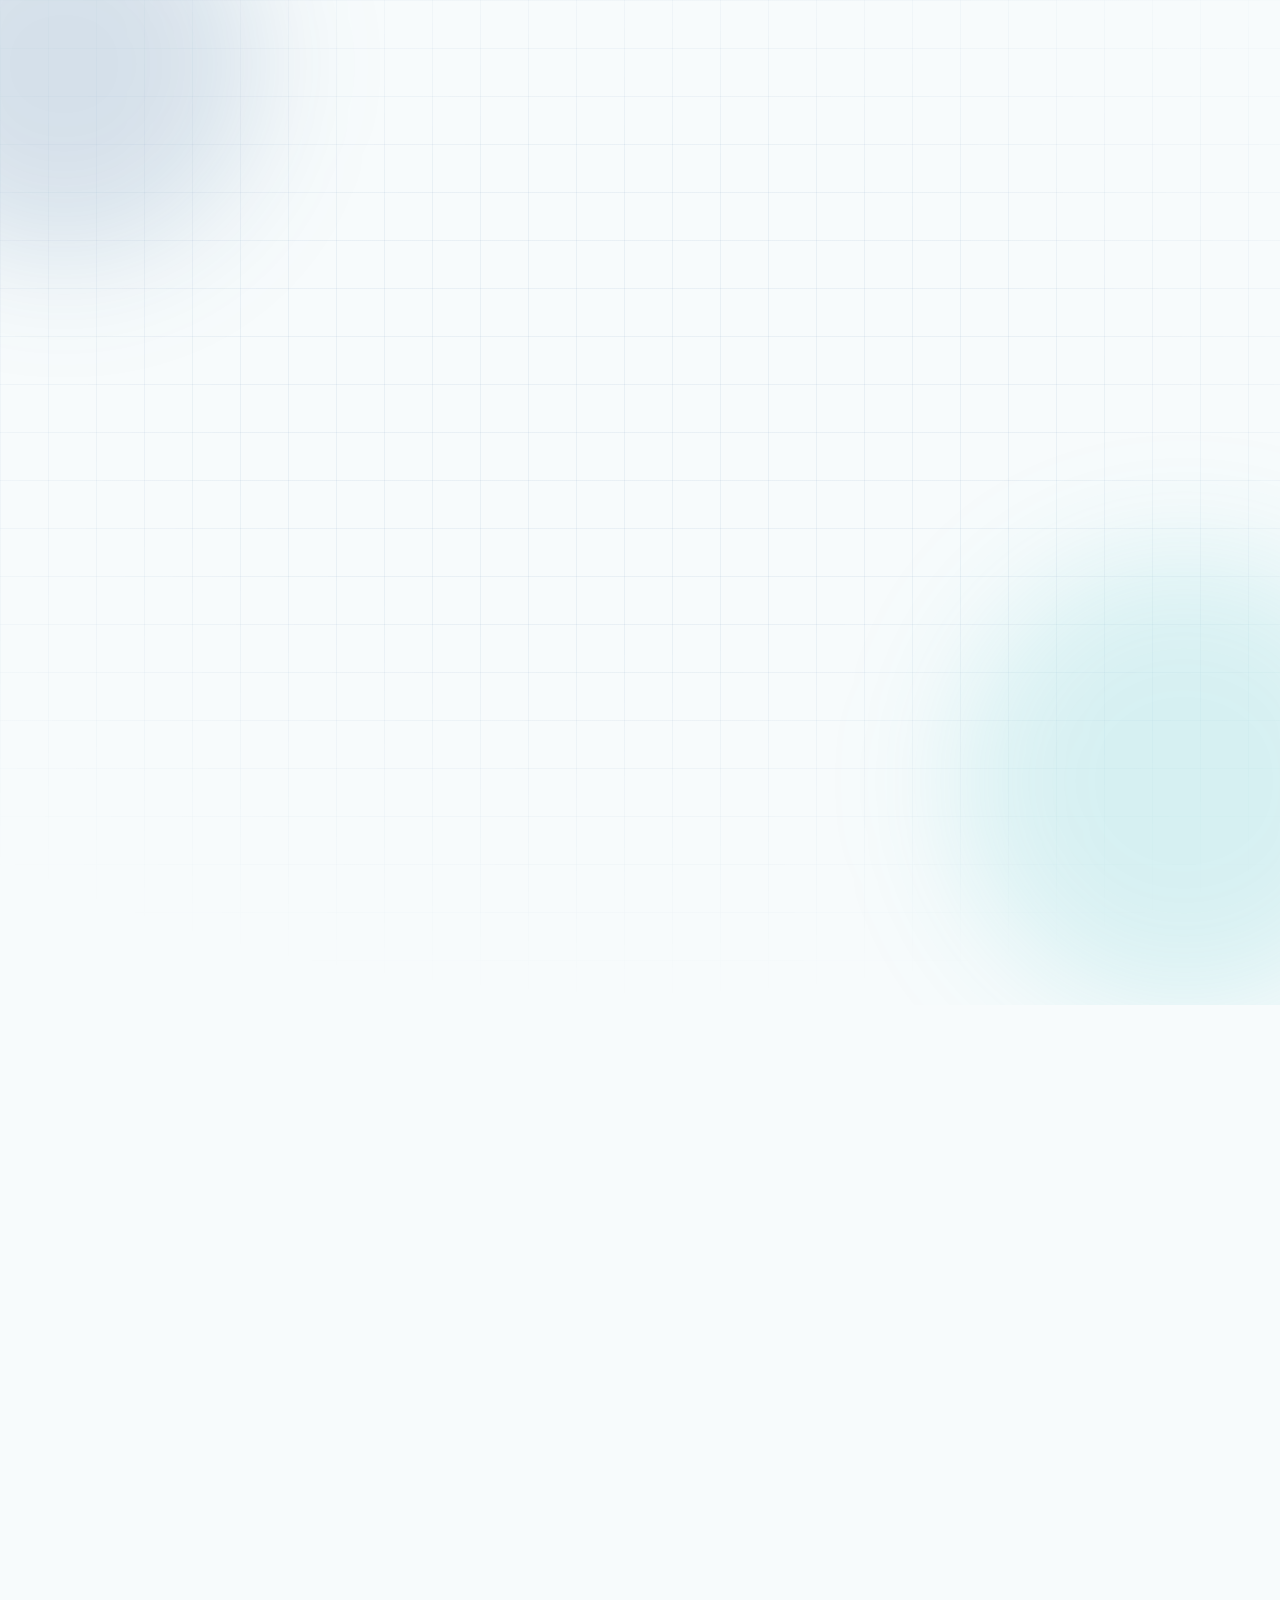
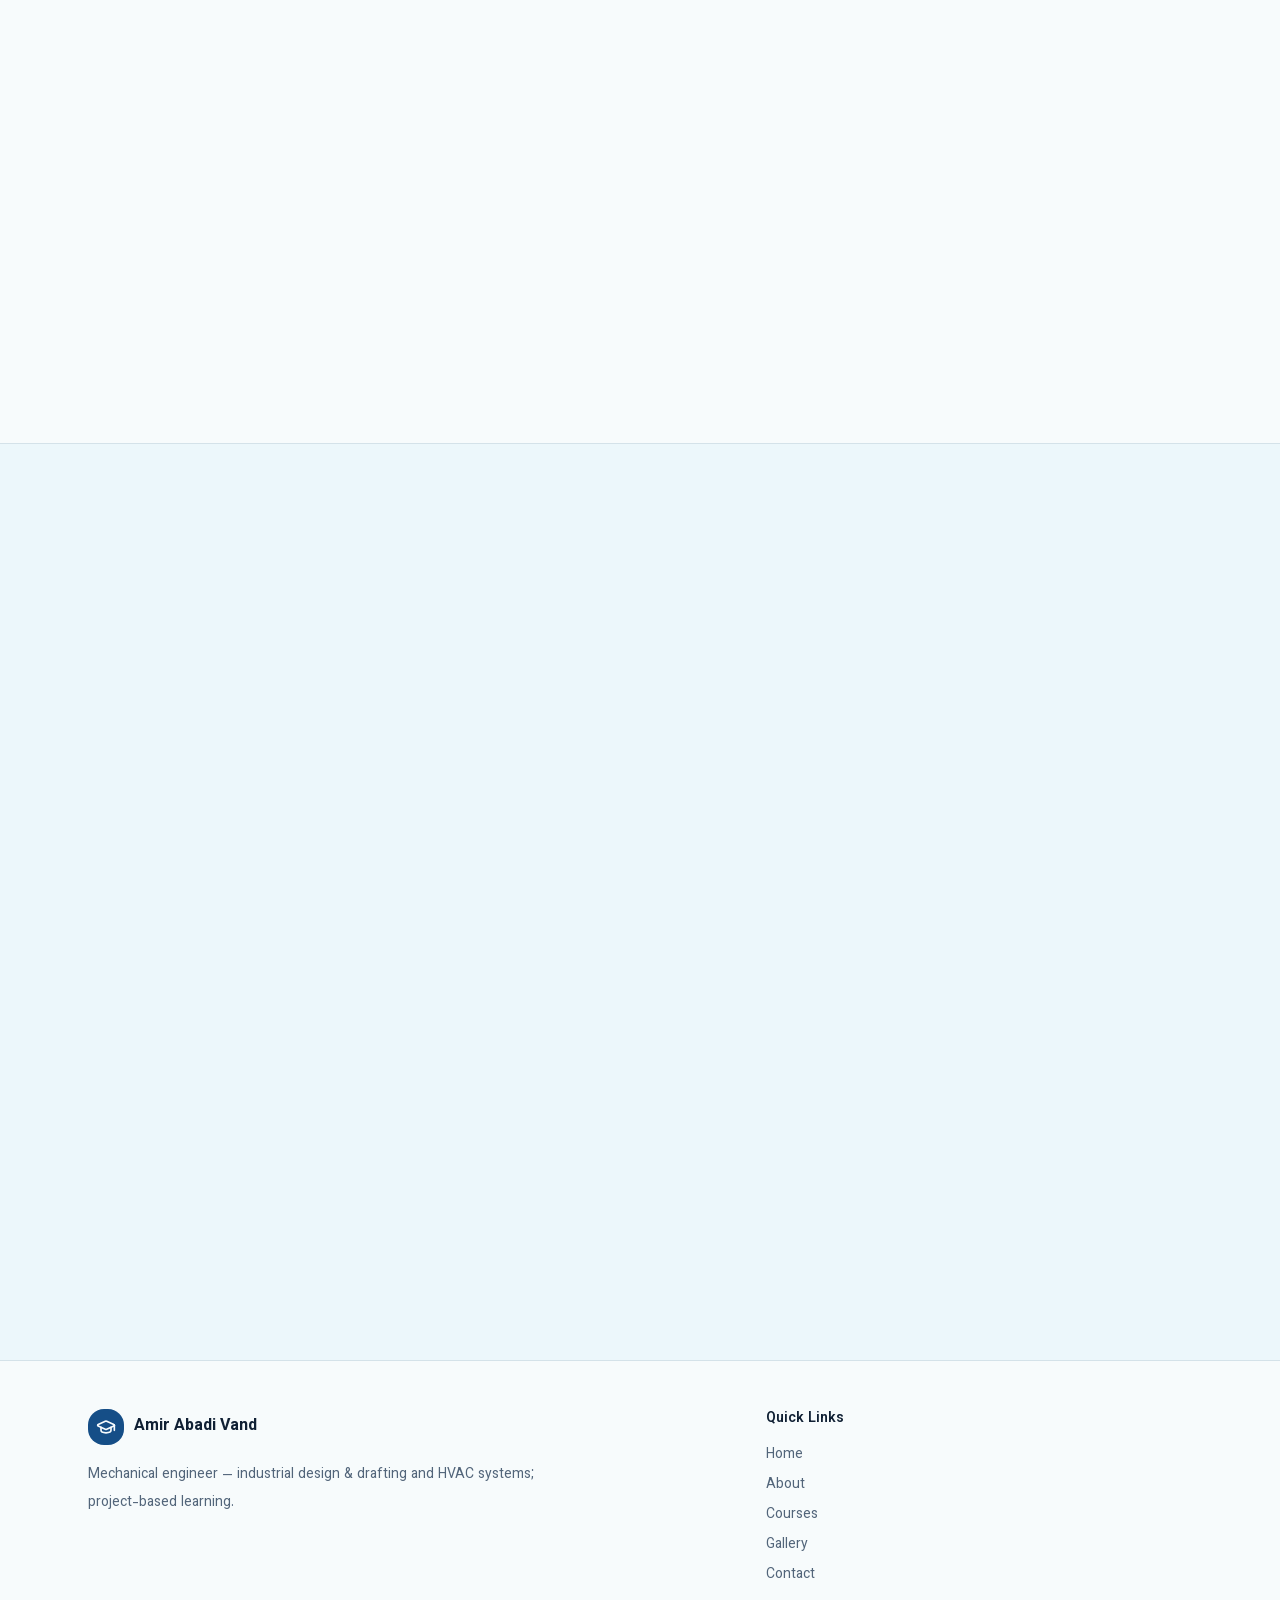
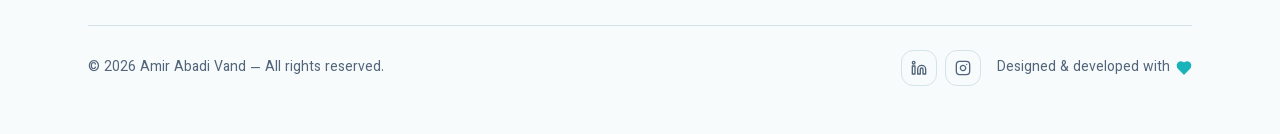
==== index.html @ 7c923ee7 "Add website files for GitHub Pages" ====
<!DOCTYPE html><!--6Vt_v3C0jAlb1eLIYoGKx--><html lang="en" dir="ltr"><head><meta charSet="utf-8"/><meta name="viewport" content="width=device-width, initial-scale=1"/><link rel="preload" href="/_next/static/media/ec8f59eafded4799-s.p.bd0c2d26.woff2" as="font" crossorigin="" type="font/woff2"/><link rel="preload" href="/_next/static/media/f1d25eabcf1db66d-s.p.c041a43b.woff2" as="font" crossorigin="" type="font/woff2"/><link rel="preload" as="image" href="/images/amir-portrait.jpg"/><link rel="stylesheet" href="/_next/static/chunks/e60f60c1a9a3c43f.css" data-precedence="next"/><link rel="stylesheet" href="/_next/static/chunks/ee3d0c612bcd6e96.css" data-precedence="next"/><link rel="preload" as="script" fetchPriority="low" href="/_next/static/chunks/556c8b59b4c9a879.js"/><script src="/_next/static/chunks/abc386bdde209760.js" async=""></script><script src="/_next/static/chunks/3b3c7ed019bbd741.js" async=""></script><script src="/_next/static/chunks/turbopack-4418671c871624ce.js" async=""></script><script src="/_next/static/chunks/aec0d1f562889586.js" async=""></script><script src="/_next/static/chunks/0e8f9f06b391d085.js" async=""></script><script src="/_next/static/chunks/ff1a16fafef87110.js" async=""></script><script src="/_next/static/chunks/d2be314c3ece3fbe.js" async=""></script><script src="/_next/static/chunks/1e665f371927be43.js" async=""></script><meta name="next-size-adjust" content=""/><title>Amir Abadi Vand | Mechanical Engineer — Industrial Design &amp; HVAC Systems</title><meta name="description" content="Personal website of Amir Abadi Vand — Mechanical Engineer, M.Sc. in Energy Conversion (University of Tabriz). Mechanical equipment design &amp; drafting, HVAC systems, hands-on CNC and technical sales; proficient in AutoCAD and Carrier HAP."/><meta name="author" content="Amir Abadi Vand"/><meta name="keywords" content="امیر عبادی وند,مهندس مکانیک,طراحی و نقشه‌کشی صنعتی,تأسیسات مکانیکی,تهویه مطبوع,HVAC,AutoCAD,Carrier HAP,سردخانه,دانشگاه تبریز,Amir Abadi Vand,Mechanical Engineer,Industrial Design"/><meta name="robots" content="index, follow"/><link rel="canonical" href="https://amir-ebadivand.github.io"/><meta property="og:title" content="Amir Abadi Vand | Mechanical Engineer — Industrial Design &amp; HVAC Systems"/><meta property="og:description" content="Personal website of Amir Abadi Vand — Mechanical Engineer, M.Sc. in Energy Conversion (University of Tabriz). Industrial design &amp; drafting, HVAC, CNC and technical sales."/><meta property="og:url" content="https://amir-ebadivand.github.io"/><meta property="og:site_name" content="Amir Abadi Vand"/><meta property="og:locale" content="en_US"/><meta property="og:image" content="https://amir-ebadivand.github.io/images/amir-portrait.jpg"/><meta property="og:image:width" content="800"/><meta property="og:image:height" content="800"/><meta property="og:image:alt" content="امیر عبادی وند — مهندس مکانیک"/><meta property="og:locale:alternate" content="fa_IR"/><meta property="og:type" content="website"/><meta name="twitter:card" content="summary_large_image"/><meta name="twitter:title" content="Amir Abadi Vand | Mechanical Engineer — Industrial Design &amp; HVAC Systems"/><meta name="twitter:description" content="Personal website of Amir Abadi Vand — Mechanical Engineer, M.Sc. in Energy Conversion (University of Tabriz)."/><meta name="twitter:image" content="https://amir-ebadivand.github.io/images/amir-portrait.jpg"/><script src="/_next/static/chunks/664adc71bc2617c2.js" noModule=""></script></head><body class="vazirmatn_e8bde4d7-module__UQPStW__variable antialiased bg-background text-foreground font-sans" style="font-family:var(--font-vazirmatn), system-ui, sans-serif"><div hidden=""><!--$--><!--/$--></div><script>((a,b,c,d,e,f,g,h)=>{let i=document.documentElement,j=["light","dark"];function k(b){var c;(Array.isArray(a)?a:[a]).forEach(a=>{let c="class"===a,d=c&&f?e.map(a=>f[a]||a):e;c?(i.classList.remove(...d),i.classList.add(f&&f[b]?f[b]:b)):i.setAttribute(a,b)}),c=b,h&&j.includes(c)&&(i.style.colorScheme=c)}if(d)k(d);else try{let a=localStorage.getItem(b)||c,d=g&&"system"===a?window.matchMedia("(prefers-color-scheme: dark)").matches?"dark":"light":a;k(d)}catch(a){}})("class","theme","light",null,["light","dark"],null,false,true)</script><div class="min-h-screen flex flex-col"><header class="fixed top-0 inset-x-0 z-50 transition-all duration-300 bg-transparent" style="opacity:0;transform:translateY(-80px)"><div class="max-w-6xl mx-auto px-4 sm:px-6 h-16 flex items-center justify-between gap-3"><button class="flex items-center gap-2.5 group" aria-label="Amir Abadi Vand"><span class="w-9 h-9 rounded-xl overflow-hidden ring-2 ring-primary/30 shadow-lg shadow-primary/30 transition-transform group-hover:scale-105 group-hover:rotate-3"><img alt="" loading="lazy" width="72" height="72" decoding="async" data-nimg="1" class="w-full h-full object-cover" style="color:transparent" src="/images/amir-portrait.jpg"/></span><span class="font-bold text-base sm:text-lg tracking-tight">Amir Abadi Vand</span></button><nav class="hidden md:flex items-center gap-1" aria-label="Main"><button class="px-3.5 py-2 rounded-lg text-sm font-medium text-muted-foreground hover:text-foreground hover:bg-secondary transition-colors">Home</button><button class="px-3.5 py-2 rounded-lg text-sm font-medium text-muted-foreground hover:text-foreground hover:bg-secondary transition-colors">About</button><button class="px-3.5 py-2 rounded-lg text-sm font-medium text-muted-foreground hover:text-foreground hover:bg-secondary transition-colors">Courses</button><button class="px-3.5 py-2 rounded-lg text-sm font-medium text-muted-foreground hover:text-foreground hover:bg-secondary transition-colors">Gallery</button><button class="px-3.5 py-2 rounded-lg text-sm font-medium text-muted-foreground hover:text-foreground hover:bg-secondary transition-colors">Contact</button></nav><div class="flex items-center gap-1.5 sm:gap-2"><button data-slot="button" class="inline-flex items-center justify-center whitespace-nowrap transition-all disabled:pointer-events-none disabled:opacity-50 [&amp;_svg]:pointer-events-none [&amp;_svg:not([class*=&#x27;size-&#x27;])]:size-4 shrink-0 [&amp;_svg]:shrink-0 outline-none focus-visible:border-ring focus-visible:ring-ring/50 focus-visible:ring-[3px] aria-invalid:ring-destructive/20 dark:aria-invalid:ring-destructive/40 aria-invalid:border-destructive hover:bg-accent hover:text-accent-foreground dark:hover:bg-accent/50 rounded-md px-3 has-[&gt;svg]:px-2.5 gap-1.5 text-sm font-semibold h-9" aria-label="Switch language"><svg xmlns="http://www.w3.org/2000/svg" width="24" height="24" viewBox="0 0 24 24" fill="none" stroke="currentColor" stroke-width="2" stroke-linecap="round" stroke-linejoin="round" class="lucide lucide-languages w-4 h-4" aria-hidden="true"><path d="m5 8 6 6"></path><path d="m4 14 6-6 2-3"></path><path d="M2 5h12"></path><path d="M7 2h1"></path><path d="m22 22-5-10-5 10"></path><path d="M14 18h6"></path></svg>فا</button><button data-slot="button" class="inline-flex items-center justify-center gap-2 whitespace-nowrap rounded-md text-sm font-medium transition-all disabled:pointer-events-none disabled:opacity-50 [&amp;_svg]:pointer-events-none [&amp;_svg:not([class*=&#x27;size-&#x27;])]:size-4 shrink-0 [&amp;_svg]:shrink-0 outline-none focus-visible:border-ring focus-visible:ring-ring/50 focus-visible:ring-[3px] aria-invalid:ring-destructive/20 dark:aria-invalid:ring-destructive/40 aria-invalid:border-destructive hover:bg-accent hover:text-accent-foreground dark:hover:bg-accent/50 size-9 h-9 w-9" aria-label="Toggle dark/light mode"><svg xmlns="http://www.w3.org/2000/svg" width="24" height="24" viewBox="0 0 24 24" fill="none" stroke="currentColor" stroke-width="2" stroke-linecap="round" stroke-linejoin="round" class="lucide lucide-sun hidden dark:block w-[18px] h-[18px]" aria-hidden="true"><circle cx="12" cy="12" r="4"></circle><path d="M12 2v2"></path><path d="M12 20v2"></path><path d="m4.93 4.93 1.41 1.41"></path><path d="m17.66 17.66 1.41 1.41"></path><path d="M2 12h2"></path><path d="M20 12h2"></path><path d="m6.34 17.66-1.41 1.41"></path><path d="m19.07 4.93-1.41 1.41"></path></svg><svg xmlns="http://www.w3.org/2000/svg" width="24" height="24" viewBox="0 0 24 24" fill="none" stroke="currentColor" stroke-width="2" stroke-linecap="round" stroke-linejoin="round" class="lucide lucide-moon block dark:hidden w-[18px] h-[18px]" aria-hidden="true"><path d="M12 3a6 6 0 0 0 9 9 9 9 0 1 1-9-9Z"></path></svg></button><button data-slot="button" class="inline-flex items-center justify-center gap-2 whitespace-nowrap rounded-md text-sm font-medium transition-all disabled:pointer-events-none disabled:opacity-50 [&amp;_svg]:pointer-events-none [&amp;_svg:not([class*=&#x27;size-&#x27;])]:size-4 shrink-0 [&amp;_svg]:shrink-0 outline-none focus-visible:border-ring focus-visible:ring-ring/50 focus-visible:ring-[3px] aria-invalid:ring-destructive/20 dark:aria-invalid:ring-destructive/40 aria-invalid:border-destructive hover:bg-accent hover:text-accent-foreground dark:hover:bg-accent/50 size-9 h-9 w-9 md:hidden" aria-label="Menu"><svg xmlns="http://www.w3.org/2000/svg" width="24" height="24" viewBox="0 0 24 24" fill="none" stroke="currentColor" stroke-width="2" stroke-linecap="round" stroke-linejoin="round" class="lucide lucide-menu w-5 h-5" aria-hidden="true"><path d="M4 12h16"></path><path d="M4 18h16"></path><path d="M4 6h16"></path></svg></button></div></div></header><main class="flex-1"><section id="home" class="relative min-h-screen flex items-center overflow-hidden pt-16"><div class="absolute inset-0 hero-grid pointer-events-none" aria-hidden="true"></div><div class="absolute -top-32 -start-32 w-96 h-96 rounded-full bg-primary/15 blur-3xl pointer-events-none" aria-hidden="true"></div><div class="absolute bottom-0 -end-32 w-[28rem] h-[28rem] rounded-full bg-accent/15 blur-3xl pointer-events-none" aria-hidden="true"></div><div class="relative max-w-6xl mx-auto px-4 sm:px-6 py-20 w-full"><div class="grid lg:grid-cols-[1.15fr_0.85fr] gap-12 lg:gap-8 items-center"><div class="text-center lg:text-start"><div class="lg:hidden flex justify-center mb-8" style="opacity:0;transform:translateY(28px)"><div class="w-36 h-36 rounded-full bg-gradient-to-br from-primary via-primary/80 to-accent p-1 shadow-xl shadow-primary/25"><div class="w-full h-full rounded-full bg-card p-1"><img alt="Amir Abadi Vand" loading="lazy" width="144" height="144" decoding="async" data-nimg="1" class="w-full h-full rounded-full object-cover" style="color:transparent" src="/images/amir-portrait.jpg"/></div></div></div><p class="inline-flex items-center gap-2 rounded-full border border-primary/25 bg-primary/5 px-4 py-1.5 text-sm font-medium text-primary mb-6" style="opacity:0;transform:translateY(28px)"><span class="w-1.5 h-1.5 rounded-full bg-accent animate-pulse"></span>Welcome to my world</p><h1 class="text-4xl sm:text-5xl lg:text-6xl font-extrabold leading-[1.15] tracking-tight" style="opacity:0;transform:translateY(28px)">Amir Abadi Vand<span class="block mt-3 text-2xl sm:text-3xl lg:text-4xl font-bold"><span class="text-gradient">Mechanical Engineer | Industrial Design &amp; HVAC</span></span></h1><p class="mt-3 text-lg font-semibold text-muted-foreground" style="opacity:0;transform:translateY(28px)">Technical Drafting, HVAC &amp; Technical Sales</p><p class="mt-6 text-base sm:text-lg leading-8 text-muted-foreground max-w-xl mx-auto lg:mx-0" style="opacity:0;transform:translateY(28px)">M.Sc. Mechanical Engineer (Energy Conversion, University of Tabriz) with experience in mechanical equipment design &amp; drafting, HVAC systems, hands-on CNC work and technical sales; proficient in AutoCAD and Carrier HAP.</p><div class="mt-9 flex flex-wrap items-center justify-center lg:justify-start gap-3" style="opacity:0;transform:translateY(28px)"><button data-slot="button" class="inline-flex items-center justify-center gap-2 whitespace-nowrap font-medium disabled:pointer-events-none disabled:opacity-50 [&amp;_svg]:pointer-events-none [&amp;_svg:not([class*=&#x27;size-&#x27;])]:size-4 shrink-0 [&amp;_svg]:shrink-0 outline-none focus-visible:border-ring focus-visible:ring-ring/50 focus-visible:ring-[3px] aria-invalid:ring-destructive/20 dark:aria-invalid:ring-destructive/40 aria-invalid:border-destructive bg-primary text-primary-foreground hover:bg-primary/90 rounded-md has-[&gt;svg]:px-4 h-12 px-7 text-base shadow-lg shadow-primary/30 hover:shadow-primary/40 hover:-translate-y-0.5 transition-all">Explore Courses</button><button data-slot="button" class="inline-flex items-center justify-center gap-2 whitespace-nowrap font-medium disabled:pointer-events-none disabled:opacity-50 [&amp;_svg]:pointer-events-none [&amp;_svg:not([class*=&#x27;size-&#x27;])]:size-4 shrink-0 [&amp;_svg]:shrink-0 outline-none focus-visible:border-ring focus-visible:ring-ring/50 focus-visible:ring-[3px] aria-invalid:ring-destructive/20 dark:aria-invalid:ring-destructive/40 aria-invalid:border-destructive border bg-background shadow-xs hover:text-accent-foreground dark:bg-input/30 dark:border-input dark:hover:bg-input/50 rounded-md has-[&gt;svg]:px-4 h-12 px-7 text-base border-primary/30 hover:bg-primary/5 hover:-translate-y-0.5 transition-all">My Resume</button></div></div><div class="hidden lg:flex justify-center" style="opacity:0;transform:scale(0.9)"><div class="relative"><div class="w-80 h-80 rounded-full bg-gradient-to-br from-primary via-primary/80 to-accent p-1.5 shadow-2xl shadow-primary/30 rotate-3 hover:rotate-0 transition-transform duration-700"><div class="w-full h-full rounded-full bg-card p-2"><img alt="Amir Abadi Vand" width="320" height="320" decoding="async" data-nimg="1" class="w-full h-full rounded-full object-cover" style="color:transparent" src="/images/amir-portrait.jpg"/></div></div><div class="absolute -top-2 -start-2 w-14 h-14 rounded-full bg-card border shadow-lg flex items-center justify-center" aria-hidden="true"><svg xmlns="http://www.w3.org/2000/svg" width="24" height="24" viewBox="0 0 24 24" fill="none" stroke="currentColor" stroke-width="2" stroke-linecap="round" stroke-linejoin="round" class="lucide lucide-cog w-7 h-7 text-primary animate-[spin_18s_linear_infinite]" aria-hidden="true"><path d="M12 20a8 8 0 1 0 0-16 8 8 0 0 0 0 16Z"></path><path d="M12 14a2 2 0 1 0 0-4 2 2 0 0 0 0 4Z"></path><path d="M12 2v2"></path><path d="M12 22v-2"></path><path d="m17 20.66-1-1.73"></path><path d="M11 10.27 7 3.34"></path><path d="m20.66 17-1.73-1"></path><path d="m3.34 7 1.73 1"></path><path d="M14 12h8"></path><path d="M2 12h2"></path><path d="m20.66 7-1.73 1"></path><path d="m3.34 17 1.73-1"></path><path d="m17 3.34-1 1.73"></path><path d="m11 13.73-4 6.93"></path></svg></div><div class="absolute -bottom-4 -start-6 bg-card border rounded-2xl shadow-xl px-5 py-3.5"><p class="text-xs text-muted-foreground">Courses</p><p class="text-xl font-extrabold text-primary">CAD / CAM / CNC</p></div><div class="absolute -top-6 -end-4 bg-card border rounded-2xl shadow-xl px-5 py-3.5"><p class="text-xs text-muted-foreground">Civilica</p><p class="text-lg font-extrabold text-accent">Researcher ✓</p></div></div></div></div><div class="mt-16 lg:mt-20 grid grid-cols-2 sm:grid-cols-4 gap-3 sm:gap-4" style="opacity:0;transform:translateY(30px)"><div class="group rounded-2xl border bg-card/60 backdrop-blur p-5 text-center hover:border-primary/40 hover:shadow-lg hover:shadow-primary/10 hover:-translate-y-1 transition-all duration-300"><svg xmlns="http://www.w3.org/2000/svg" width="24" height="24" viewBox="0 0 24 24" fill="none" stroke="currentColor" stroke-width="2" stroke-linecap="round" stroke-linejoin="round" class="lucide lucide-briefcase w-6 h-6 mx-auto text-primary mb-2 group-hover:scale-110 transition-transform" aria-hidden="true"><path d="M16 20V4a2 2 0 0 0-2-2h-4a2 2 0 0 0-2 2v16"></path><rect width="20" height="14" x="2" y="6" rx="2"></rect></svg><p class="text-2xl font-extrabold">4+</p><p class="text-xs sm:text-sm text-muted-foreground mt-1">Years of Experience</p></div><div class="group rounded-2xl border bg-card/60 backdrop-blur p-5 text-center hover:border-primary/40 hover:shadow-lg hover:shadow-primary/10 hover:-translate-y-1 transition-all duration-300"><svg xmlns="http://www.w3.org/2000/svg" width="24" height="24" viewBox="0 0 24 24" fill="none" stroke="currentColor" stroke-width="2" stroke-linecap="round" stroke-linejoin="round" class="lucide lucide-graduation-cap w-6 h-6 mx-auto text-primary mb-2 group-hover:scale-110 transition-transform" aria-hidden="true"><path d="M21.42 10.922a1 1 0 0 0-.019-1.838L12.83 5.18a2 2 0 0 0-1.66 0L2.6 9.08a1 1 0 0 0 0 1.832l8.57 3.908a2 2 0 0 0 1.66 0z"></path><path d="M22 10v6"></path><path d="M6 12.5V16a6 3 0 0 0 12 0v-3.5"></path></svg><p class="text-2xl font-extrabold">M.Sc.</p><p class="text-xs sm:text-sm text-muted-foreground mt-1">Education: Mechanical Eng.</p></div><div class="group rounded-2xl border bg-card/60 backdrop-blur p-5 text-center hover:border-primary/40 hover:shadow-lg hover:shadow-primary/10 hover:-translate-y-1 transition-all duration-300"><svg xmlns="http://www.w3.org/2000/svg" width="24" height="24" viewBox="0 0 24 24" fill="none" stroke="currentColor" stroke-width="2" stroke-linecap="round" stroke-linejoin="round" class="lucide lucide-building2 lucide-building-2 w-6 h-6 mx-auto text-primary mb-2 group-hover:scale-110 transition-transform" aria-hidden="true"><path d="M6 22V4a2 2 0 0 1 2-2h8a2 2 0 0 1 2 2v18Z"></path><path d="M6 12H4a2 2 0 0 0-2 2v6a2 2 0 0 0 2 2h2"></path><path d="M18 9h2a2 2 0 0 1 2 2v9a2 2 0 0 1-2 2h-2"></path><path d="M10 6h4"></path><path d="M10 10h4"></path><path d="M10 14h4"></path><path d="M10 18h4"></path></svg><p class="text-2xl font-extrabold">2</p><p class="text-xs sm:text-sm text-muted-foreground mt-1">Industrial Companies</p></div><div class="group rounded-2xl border bg-card/60 backdrop-blur p-5 text-center hover:border-primary/40 hover:shadow-lg hover:shadow-primary/10 hover:-translate-y-1 transition-all duration-300"><svg xmlns="http://www.w3.org/2000/svg" width="24" height="24" viewBox="0 0 24 24" fill="none" stroke="currentColor" stroke-width="2" stroke-linecap="round" stroke-linejoin="round" class="lucide lucide-award w-6 h-6 mx-auto text-primary mb-2 group-hover:scale-110 transition-transform" aria-hidden="true"><path d="m15.477 12.89 1.515 8.526a.5.5 0 0 1-.81.47l-3.58-2.687a1 1 0 0 0-1.197 0l-3.586 2.686a.5.5 0 0 1-.81-.469l1.514-8.526"></path><circle cx="12" cy="8" r="6"></circle></svg><p class="text-2xl font-extrabold">1</p><p class="text-xs sm:text-sm text-muted-foreground mt-1">Research Project</p></div></div><button class="mt-14 mx-auto flex flex-col items-center gap-1 text-muted-foreground hover:text-primary transition-colors" aria-label="Scroll down" style="opacity:0"><svg xmlns="http://www.w3.org/2000/svg" width="24" height="24" viewBox="0 0 24 24" fill="none" stroke="currentColor" stroke-width="2" stroke-linecap="round" stroke-linejoin="round" class="lucide lucide-arrow-down w-5 h-5 animate-bounce" aria-hidden="true"><path d="M12 5v14"></path><path d="m19 12-7 7-7-7"></path></svg></button></div></section><section id="about" class="relative py-24 scroll-mt-16"><div class="max-w-6xl mx-auto px-4 sm:px-6"><div class="text-center mb-14" style="opacity:0;transform:translateY(32px)"><p class="inline-flex items-center gap-2 text-sm font-semibold text-accent mb-2"><svg xmlns="http://www.w3.org/2000/svg" width="24" height="24" viewBox="0 0 24 24" fill="none" stroke="currentColor" stroke-width="2" stroke-linecap="round" stroke-linejoin="round" class="lucide lucide-user-round w-4 h-4" aria-hidden="true"><circle cx="12" cy="8" r="5"></circle><path d="M20 21a8 8 0 0 0-16 0"></path></svg>About</p><h2 class="text-3xl sm:text-4xl font-extrabold tracking-tight">About Me</h2><p class="mt-3 text-muted-foreground">A brief look at my professional journey</p></div><div class="grid lg:grid-cols-2 gap-8"><div class="space-y-8"><div class="rounded-2xl border bg-card p-6 sm:p-8 shadow-sm hover:shadow-lg hover:shadow-primary/5 transition-shadow" style="opacity:0;transform:translateY(32px)"><div class="flex items-center gap-4 mb-4"><span class="w-14 h-14 shrink-0 rounded-full bg-gradient-to-br from-primary to-accent p-0.5 shadow-md shadow-primary/25"><img alt="" loading="lazy" width="112" height="112" decoding="async" data-nimg="1" class="w-full h-full rounded-full object-cover" style="color:transparent" src="/images/amir-portrait.jpg"/></span><h3 class="text-xl font-bold">About Me</h3></div><p class="leading-8 text-muted-foreground text-[15px]">I am Amir Abadi Vand, a mechanical engineer holding an M.Sc. in Energy Conversion from the University of Tabriz. My experience spans mechanical equipment design &amp; drafting, HVAC systems, hands-on CNC machining and supervising industrial part production. I have worked professionally with AutoCAD and Carrier HAP, and I&#x27;m passionate about passing my technical knowledge to a new generation of engineers through project-based learning.</p><p class="mt-4 leading-8 text-muted-foreground text-[15px]">I believe real learning happens through practice and projects. That&#x27;s why all of my courses are project-based, so students face real industry challenges from day one.</p></div><div class="rounded-2xl border bg-card p-6 sm:p-8 shadow-sm" style="opacity:0;transform:translateY(32px)"><h3 class="text-xl font-bold mb-5 flex items-center gap-2"><svg xmlns="http://www.w3.org/2000/svg" width="24" height="24" viewBox="0 0 24 24" fill="none" stroke="currentColor" stroke-width="2" stroke-linecap="round" stroke-linejoin="round" class="lucide lucide-award w-5 h-5 text-primary" aria-hidden="true"><path d="m15.477 12.89 1.515 8.526a.5.5 0 0 1-.81.47l-3.58-2.687a1 1 0 0 0-1.197 0l-3.586 2.686a.5.5 0 0 1-.81-.469l1.514-8.526"></path><circle cx="12" cy="8" r="6"></circle></svg>Credentials &amp; Achievements</h3><ul class="space-y-4"><li class="flex items-start gap-3 rounded-xl bg-secondary/50 border p-4 hover:bg-secondary transition-colors"><svg xmlns="http://www.w3.org/2000/svg" width="24" height="24" viewBox="0 0 24 24" fill="none" stroke="currentColor" stroke-width="2" stroke-linecap="round" stroke-linejoin="round" class="lucide lucide-badge-check w-5 h-5 mt-0.5 text-accent shrink-0" aria-hidden="true"><path d="M3.85 8.62a4 4 0 0 1 4.78-4.77 4 4 0 0 1 6.74 0 4 4 0 0 1 4.78 4.78 4 4 0 0 1 0 6.74 4 4 0 0 1-4.77 4.78 4 4 0 0 1-6.75 0 4 4 0 0 1-4.78-4.77 4 4 0 0 1 0-6.76Z"></path><path d="m9 12 2 2 4-4"></path></svg><div><p class="font-semibold text-[15px]">Specialty: Industrial Design &amp; HVAC</p><p class="text-sm text-muted-foreground mt-0.5 leading-6">Mechanical equipment design &amp; drafting; heating and cooling load calculations with AutoCAD and Carrier HAP</p></div></li><li class="flex items-start gap-3 rounded-xl bg-secondary/50 border p-4 hover:bg-secondary transition-colors"><svg xmlns="http://www.w3.org/2000/svg" width="24" height="24" viewBox="0 0 24 24" fill="none" stroke="currentColor" stroke-width="2" stroke-linecap="round" stroke-linejoin="round" class="lucide lucide-badge-check w-5 h-5 mt-0.5 text-accent shrink-0" aria-hidden="true"><path d="M3.85 8.62a4 4 0 0 1 4.78-4.77 4 4 0 0 1 6.74 0 4 4 0 0 1 4.78 4.78 4 4 0 0 1 0 6.74 4 4 0 0 1-4.77 4.78 4 4 0 0 1-6.75 0 4 4 0 0 1-4.78-4.77 4 4 0 0 1 0-6.76Z"></path><path d="m9 12 2 2 4-4"></path></svg><div><p class="font-semibold text-[15px]">Research Project: 2,000-ton Cold Storage</p><p class="text-sm text-muted-foreground mt-0.5 leading-6">Industrial refrigeration system design &amp; optimization, thermal load calculations and COP analysis</p></div></li><li class="flex items-start gap-3 rounded-xl bg-secondary/50 border p-4 hover:bg-secondary transition-colors"><svg xmlns="http://www.w3.org/2000/svg" width="24" height="24" viewBox="0 0 24 24" fill="none" stroke="currentColor" stroke-width="2" stroke-linecap="round" stroke-linejoin="round" class="lucide lucide-badge-check w-5 h-5 mt-0.5 text-accent shrink-0" aria-hidden="true"><path d="M3.85 8.62a4 4 0 0 1 4.78-4.77 4 4 0 0 1 6.74 0 4 4 0 0 1 4.78 4.78 4 4 0 0 1 0 6.74 4 4 0 0 1-4.77 4.78 4 4 0 0 1-6.75 0 4 4 0 0 1-4.78-4.77 4 4 0 0 1 0-6.76Z"></path><path d="m9 12 2 2 4-4"></path></svg><div><p class="font-semibold text-[15px]">Languages: Persian, Turkish, English</p><p class="text-sm text-muted-foreground mt-0.5 leading-6">Persian (fluent), Azerbaijani Turkish (conversational), English (intermediate)</p></div></li></ul></div></div><div class="space-y-8"><div class="rounded-2xl border bg-card p-6 sm:p-8 shadow-sm" style="opacity:0;transform:translateY(32px)"><h3 class="text-xl font-bold mb-5 flex items-center gap-2"><svg xmlns="http://www.w3.org/2000/svg" width="24" height="24" viewBox="0 0 24 24" fill="none" stroke="currentColor" stroke-width="2" stroke-linecap="round" stroke-linejoin="round" class="lucide lucide-graduation-cap w-5 h-5 text-primary" aria-hidden="true"><path d="M21.42 10.922a1 1 0 0 0-.019-1.838L12.83 5.18a2 2 0 0 0-1.66 0L2.6 9.08a1 1 0 0 0 0 1.832l8.57 3.908a2 2 0 0 0 1.66 0z"></path><path d="M22 10v6"></path><path d="M6 12.5V16a6 3 0 0 0 12 0v-3.5"></path></svg>Education</h3><div class="space-y-4"><div class="flex gap-4"><div class="flex flex-col items-center"><span class="w-3 h-3 rounded-full bg-primary ring-4 ring-primary/15"></span><span class="w-px flex-1 bg-border my-1"></span></div><div class="pb-2"><p class="font-semibold text-[15px]">M.Sc. in Mechanical Engineering</p><p class="text-sm text-muted-foreground mt-0.5">Energy Conversion — University of Tabriz</p></div></div><div class="flex gap-4"><div class="flex flex-col items-center"><span class="w-3 h-3 rounded-full bg-primary ring-4 ring-primary/15"></span></div><div class="pb-2"><p class="font-semibold text-[15px]">B.Sc. in Mechanical Engineering</p><p class="text-sm text-muted-foreground mt-0.5">Islamic Azad University, Bonab Branch</p></div></div></div></div><div class="rounded-2xl border bg-card p-6 sm:p-8 shadow-sm" style="opacity:0;transform:translateY(32px)"><h3 class="text-xl font-bold mb-5 flex items-center gap-2"><svg xmlns="http://www.w3.org/2000/svg" width="24" height="24" viewBox="0 0 24 24" fill="none" stroke="currentColor" stroke-width="2" stroke-linecap="round" stroke-linejoin="round" class="lucide lucide-scroll-text w-5 h-5 text-primary" aria-hidden="true"><path d="M15 12h-5"></path><path d="M15 8h-5"></path><path d="M19 17V5a2 2 0 0 0-2-2H4"></path><path d="M8 21h12a2 2 0 0 0 2-2v-1a1 1 0 0 0-1-1H11a1 1 0 0 0-1 1v1a2 2 0 1 1-4 0V5a2 2 0 1 0-4 0v2a1 1 0 0 0 1 1h3"></path></svg>Technical Skills</h3><div class="flex flex-wrap gap-2.5"><span class="rounded-full border border-primary/20 bg-primary/5 px-4 py-1.5 text-sm font-medium text-primary hover:bg-primary hover:text-primary-foreground transition-colors cursor-default">Mechanical Equipment Design &amp; Drafting</span><span class="rounded-full border border-primary/20 bg-primary/5 px-4 py-1.5 text-sm font-medium text-primary hover:bg-primary hover:text-primary-foreground transition-colors cursor-default">Industrial Blueprint Reading</span><span class="rounded-full border border-primary/20 bg-primary/5 px-4 py-1.5 text-sm font-medium text-primary hover:bg-primary hover:text-primary-foreground transition-colors cursor-default">Hands-on CNC Machining</span><span class="rounded-full border border-primary/20 bg-primary/5 px-4 py-1.5 text-sm font-medium text-primary hover:bg-primary hover:text-primary-foreground transition-colors cursor-default">Parts Fabrication Supervision</span><span class="rounded-full border border-primary/20 bg-primary/5 px-4 py-1.5 text-sm font-medium text-primary hover:bg-primary hover:text-primary-foreground transition-colors cursor-default">HVAC &amp; Air Conditioning Systems</span><span class="rounded-full border border-primary/20 bg-primary/5 px-4 py-1.5 text-sm font-medium text-primary hover:bg-primary hover:text-primary-foreground transition-colors cursor-default">AHU, Chillers &amp; Package Units</span><span class="rounded-full border border-primary/20 bg-primary/5 px-4 py-1.5 text-sm font-medium text-primary hover:bg-primary hover:text-primary-foreground transition-colors cursor-default">Heating &amp; Cooling Load Calculations</span><span class="rounded-full border border-primary/20 bg-primary/5 px-4 py-1.5 text-sm font-medium text-primary hover:bg-primary hover:text-primary-foreground transition-colors cursor-default">AutoCAD</span><span class="rounded-full border border-primary/20 bg-primary/5 px-4 py-1.5 text-sm font-medium text-primary hover:bg-primary hover:text-primary-foreground transition-colors cursor-default">Carrier HAP</span><span class="rounded-full border border-primary/20 bg-primary/5 px-4 py-1.5 text-sm font-medium text-primary hover:bg-primary hover:text-primary-foreground transition-colors cursor-default">Thermodynamics &amp; Heat Transfer</span><span class="rounded-full border border-primary/20 bg-primary/5 px-4 py-1.5 text-sm font-medium text-primary hover:bg-primary hover:text-primary-foreground transition-colors cursor-default">Technical Sales &amp; Industrial Commerce</span></div></div></div></div><div class="mt-12 rounded-2xl border bg-card p-6 sm:p-8 shadow-sm" style="opacity:0;transform:translateY(32px)"><h3 class="text-xl font-bold mb-8 flex items-center gap-2"><svg xmlns="http://www.w3.org/2000/svg" width="24" height="24" viewBox="0 0 24 24" fill="none" stroke="currentColor" stroke-width="2" stroke-linecap="round" stroke-linejoin="round" class="lucide lucide-info w-5 h-5 text-primary" aria-hidden="true"><circle cx="12" cy="12" r="10"></circle><path d="M12 16v-4"></path><path d="M12 8h.01"></path></svg>Career Timeline</h3><div class="grid sm:grid-cols-2 lg:grid-cols-3 gap-6"><div class="relative rounded-xl border bg-background p-5 hover:border-primary/40 hover:-translate-y-1 transition-all duration-300"><span class="absolute top-0 h-1 w-10 rounded-full bg-gradient-to-r from-primary to-accent" style="left:1.25rem"></span><p class="text-xs font-bold text-accent uppercase tracking-wide mt-2">2022 (1401)</p><p class="font-semibold mt-2 leading-6">Mechanical Design &amp; Drafting Expert — Radin Sanat Faraz Pars</p><p class="text-sm text-muted-foreground mt-1.5 leading-6">Designing mechanical HVAC equipment with AutoCAD and Carrier HAP</p></div><div class="relative rounded-xl border bg-background p-5 hover:border-primary/40 hover:-translate-y-1 transition-all duration-300"><span class="absolute top-0 h-1 w-10 rounded-full bg-gradient-to-r from-primary to-accent" style="left:1.25rem"></span><p class="text-xs font-bold text-accent uppercase tracking-wide mt-2">2025 (1404)</p><p class="font-semibold mt-2 leading-6">Industrial Equipment Engineering Expert — Arsal Goldasht Miyandoab</p><p class="text-sm text-muted-foreground mt-1.5 leading-6">Hands-on CNC work, production supervision and technical sales</p></div><div class="relative rounded-xl border bg-background p-5 hover:border-primary/40 hover:-translate-y-1 transition-all duration-300"><span class="absolute top-0 h-1 w-10 rounded-full bg-gradient-to-r from-primary to-accent" style="left:1.25rem"></span><p class="text-xs font-bold text-accent uppercase tracking-wide mt-2">Now</p><p class="font-semibold mt-2 leading-6">Open to Collaboration &amp; Technical Training</p><p class="text-sm text-muted-foreground mt-1.5 leading-6">Ready for design, production and technical sales roles + project-based teaching</p></div></div><p class="mt-6 text-xs text-muted-foreground/80">The information above is based on Amir Abadi Vand&#x27;s official resume.</p></div></div></section><section id="courses" class="relative py-24 bg-secondary/40 border-y scroll-mt-16"><div class="max-w-6xl mx-auto px-4 sm:px-6"><div class="text-center mb-14" style="opacity:0;transform:translateY(32px)"><p class="inline-flex items-center gap-2 text-sm font-semibold text-accent mb-2"><svg xmlns="http://www.w3.org/2000/svg" width="24" height="24" viewBox="0 0 24 24" fill="none" stroke="currentColor" stroke-width="2" stroke-linecap="round" stroke-linejoin="round" class="lucide lucide-book-open-check w-4 h-4" aria-hidden="true"><path d="M12 21V7"></path><path d="m16 12 2 2 4-4"></path><path d="M22 6V4a1 1 0 0 0-1-1h-5a4 4 0 0 0-4 4 4 4 0 0 0-4-4H3a1 1 0 0 0-1 1v13a1 1 0 0 0 1 1h6a3 3 0 0 1 3 3 3 3 0 0 1 3-3h6a1 1 0 0 0 1-1v-1.3"></path></svg>Courses</p><h2 class="text-3xl sm:text-4xl font-extrabold tracking-tight">Courses</h2><p class="mt-3 text-muted-foreground">Your professional learning path in mechanical engineering — from drafting to HVAC</p></div><div class="grid sm:grid-cols-2 lg:grid-cols-3 gap-5"><article class="group relative rounded-2xl border bg-card p-6 shadow-sm hover:shadow-xl hover:shadow-primary/10 hover:-translate-y-1.5 hover:border-primary/40 transition-all duration-300 flex flex-col" style="opacity:0;transform:translateY(32px)"><div class="flex items-start justify-between mb-5"><span class="flex items-center justify-center w-12 h-12 rounded-xl bg-primary/10 text-primary group-hover:bg-primary group-hover:text-primary-foreground transition-all duration-300"><svg xmlns="http://www.w3.org/2000/svg" width="24" height="24" viewBox="0 0 24 24" fill="none" stroke="currentColor" stroke-width="2" stroke-linecap="round" stroke-linejoin="round" class="lucide lucide-drafting-compass w-6 h-6" aria-hidden="true"><path d="m12.99 6.74 1.93 3.44"></path><path d="M19.136 12a10 10 0 0 1-14.271 0"></path><path d="m21 21-2.16-3.84"></path><path d="m3 21 8.02-14.26"></path><circle cx="12" cy="5" r="2"></circle></svg></span><span class="inline-flex items-center gap-1.5 rounded-full bg-accent/10 text-accent px-3 py-1 text-xs font-semibold"><svg xmlns="http://www.w3.org/2000/svg" width="24" height="24" viewBox="0 0 24 24" fill="none" stroke="currentColor" stroke-width="2" stroke-linecap="round" stroke-linejoin="round" class="lucide lucide-signal w-3 h-3" aria-hidden="true"><path d="M2 20h.01"></path><path d="M7 20v-4"></path><path d="M12 20v-8"></path><path d="M17 20V8"></path><path d="M22 4v16"></path></svg>Beginner to Advanced</span></div><h3 class="text-lg font-bold leading-7 group-hover:text-primary transition-colors">Industrial Blueprint Reading &amp; Drafting with AutoCAD</h3><p class="mt-2.5 text-sm leading-7 text-muted-foreground flex-1">From 2D drafting to preparing and revising technical drawings of mechanical equipment, per industrial standards.</p><div class="mt-5 pt-5 border-t"><span class="inline-flex items-center gap-1.5 text-sm text-muted-foreground"><svg xmlns="http://www.w3.org/2000/svg" width="24" height="24" viewBox="0 0 24 24" fill="none" stroke="currentColor" stroke-width="2" stroke-linecap="round" stroke-linejoin="round" class="lucide lucide-clock3 lucide-clock-3 w-4 h-4 text-primary" aria-hidden="true"><path d="M12 6v6h4"></path><circle cx="12" cy="12" r="10"></circle></svg>30 hours</span></div></article><article class="group relative rounded-2xl border bg-card p-6 shadow-sm hover:shadow-xl hover:shadow-primary/10 hover:-translate-y-1.5 hover:border-primary/40 transition-all duration-300 flex flex-col" style="opacity:0;transform:translateY(32px)"><div class="flex items-start justify-between mb-5"><span class="flex items-center justify-center w-12 h-12 rounded-xl bg-primary/10 text-primary group-hover:bg-primary group-hover:text-primary-foreground transition-all duration-300"><svg xmlns="http://www.w3.org/2000/svg" width="24" height="24" viewBox="0 0 24 24" fill="none" stroke="currentColor" stroke-width="2" stroke-linecap="round" stroke-linejoin="round" class="lucide lucide-wind w-6 h-6" aria-hidden="true"><path d="M12.8 19.6A2 2 0 1 0 14 16H2"></path><path d="M17.5 8a2.5 2.5 0 1 1 2 4H2"></path><path d="M9.8 4.4A2 2 0 1 1 11 8H2"></path></svg></span><span class="inline-flex items-center gap-1.5 rounded-full bg-accent/10 text-accent px-3 py-1 text-xs font-semibold"><svg xmlns="http://www.w3.org/2000/svg" width="24" height="24" viewBox="0 0 24 24" fill="none" stroke="currentColor" stroke-width="2" stroke-linecap="round" stroke-linejoin="round" class="lucide lucide-signal w-3 h-3" aria-hidden="true"><path d="M2 20h.01"></path><path d="M7 20v-4"></path><path d="M12 20v-8"></path><path d="M17 20V8"></path><path d="M22 4v16"></path></svg>Beginner to Intermediate</span></div><h3 class="text-lg font-bold leading-7 group-hover:text-primary transition-colors">HVAC System Design</h3><p class="mt-2.5 text-sm leading-7 text-muted-foreground flex-1">Principles of designing heating, cooling and air conditioning systems matched to operating conditions.</p><div class="mt-5 pt-5 border-t"><span class="inline-flex items-center gap-1.5 text-sm text-muted-foreground"><svg xmlns="http://www.w3.org/2000/svg" width="24" height="24" viewBox="0 0 24 24" fill="none" stroke="currentColor" stroke-width="2" stroke-linecap="round" stroke-linejoin="round" class="lucide lucide-clock3 lucide-clock-3 w-4 h-4 text-primary" aria-hidden="true"><path d="M12 6v6h4"></path><circle cx="12" cy="12" r="10"></circle></svg>30 hours</span></div></article><article class="group relative rounded-2xl border bg-card p-6 shadow-sm hover:shadow-xl hover:shadow-primary/10 hover:-translate-y-1.5 hover:border-primary/40 transition-all duration-300 flex flex-col" style="opacity:0;transform:translateY(32px)"><div class="flex items-start justify-between mb-5"><span class="flex items-center justify-center w-12 h-12 rounded-xl bg-primary/10 text-primary group-hover:bg-primary group-hover:text-primary-foreground transition-all duration-300"><svg xmlns="http://www.w3.org/2000/svg" width="24" height="24" viewBox="0 0 24 24" fill="none" stroke="currentColor" stroke-width="2" stroke-linecap="round" stroke-linejoin="round" class="lucide lucide-thermometer w-6 h-6" aria-hidden="true"><path d="M14 4v10.54a4 4 0 1 1-4 0V4a2 2 0 0 1 4 0Z"></path></svg></span><span class="inline-flex items-center gap-1.5 rounded-full bg-accent/10 text-accent px-3 py-1 text-xs font-semibold"><svg xmlns="http://www.w3.org/2000/svg" width="24" height="24" viewBox="0 0 24 24" fill="none" stroke="currentColor" stroke-width="2" stroke-linecap="round" stroke-linejoin="round" class="lucide lucide-signal w-3 h-3" aria-hidden="true"><path d="M2 20h.01"></path><path d="M7 20v-4"></path><path d="M12 20v-8"></path><path d="M17 20V8"></path><path d="M22 4v16"></path></svg>Intermediate</span></div><h3 class="text-lg font-bold leading-7 group-hover:text-primary transition-colors">Heating &amp; Cooling Load Calculations with Carrier HAP</h3><p class="mt-2.5 text-sm leading-7 text-muted-foreground flex-1">Calculating building thermal loads and designing air conditioning systems with Carrier software.</p><div class="mt-5 pt-5 border-t"><span class="inline-flex items-center gap-1.5 text-sm text-muted-foreground"><svg xmlns="http://www.w3.org/2000/svg" width="24" height="24" viewBox="0 0 24 24" fill="none" stroke="currentColor" stroke-width="2" stroke-linecap="round" stroke-linejoin="round" class="lucide lucide-clock3 lucide-clock-3 w-4 h-4 text-primary" aria-hidden="true"><path d="M12 6v6h4"></path><circle cx="12" cy="12" r="10"></circle></svg>20 hours</span></div></article><article class="group relative rounded-2xl border bg-card p-6 shadow-sm hover:shadow-xl hover:shadow-primary/10 hover:-translate-y-1.5 hover:border-primary/40 transition-all duration-300 flex flex-col" style="opacity:0;transform:translateY(32px)"><div class="flex items-start justify-between mb-5"><span class="flex items-center justify-center w-12 h-12 rounded-xl bg-primary/10 text-primary group-hover:bg-primary group-hover:text-primary-foreground transition-all duration-300"><svg xmlns="http://www.w3.org/2000/svg" width="24" height="24" viewBox="0 0 24 24" fill="none" stroke="currentColor" stroke-width="2" stroke-linecap="round" stroke-linejoin="round" class="lucide lucide-building2 lucide-building-2 w-6 h-6" aria-hidden="true"><path d="M6 22V4a2 2 0 0 1 2-2h8a2 2 0 0 1 2 2v18Z"></path><path d="M6 12H4a2 2 0 0 0-2 2v6a2 2 0 0 0 2 2h2"></path><path d="M18 9h2a2 2 0 0 1 2 2v9a2 2 0 0 1-2 2h-2"></path><path d="M10 6h4"></path><path d="M10 10h4"></path><path d="M10 14h4"></path><path d="M10 18h4"></path></svg></span><span class="inline-flex items-center gap-1.5 rounded-full bg-accent/10 text-accent px-3 py-1 text-xs font-semibold"><svg xmlns="http://www.w3.org/2000/svg" width="24" height="24" viewBox="0 0 24 24" fill="none" stroke="currentColor" stroke-width="2" stroke-linecap="round" stroke-linejoin="round" class="lucide lucide-signal w-3 h-3" aria-hidden="true"><path d="M2 20h.01"></path><path d="M7 20v-4"></path><path d="M12 20v-8"></path><path d="M17 20V8"></path><path d="M22 4v16"></path></svg>Beginner</span></div><h3 class="text-lg font-bold leading-7 group-hover:text-primary transition-colors">Building Mechanical Installations</h3><p class="mt-2.5 text-sm leading-7 text-muted-foreground flex-1">Principles of designing and implementing building mechanical systems — from heat exchangers to distribution networks.</p><div class="mt-5 pt-5 border-t"><span class="inline-flex items-center gap-1.5 text-sm text-muted-foreground"><svg xmlns="http://www.w3.org/2000/svg" width="24" height="24" viewBox="0 0 24 24" fill="none" stroke="currentColor" stroke-width="2" stroke-linecap="round" stroke-linejoin="round" class="lucide lucide-clock3 lucide-clock-3 w-4 h-4 text-primary" aria-hidden="true"><path d="M12 6v6h4"></path><circle cx="12" cy="12" r="10"></circle></svg>25 hours</span></div></article><article class="group relative rounded-2xl border bg-card p-6 shadow-sm hover:shadow-xl hover:shadow-primary/10 hover:-translate-y-1.5 hover:border-primary/40 transition-all duration-300 flex flex-col" style="opacity:0;transform:translateY(32px)"><div class="flex items-start justify-between mb-5"><span class="flex items-center justify-center w-12 h-12 rounded-xl bg-primary/10 text-primary group-hover:bg-primary group-hover:text-primary-foreground transition-all duration-300"><svg xmlns="http://www.w3.org/2000/svg" width="24" height="24" viewBox="0 0 24 24" fill="none" stroke="currentColor" stroke-width="2" stroke-linecap="round" stroke-linejoin="round" class="lucide lucide-fan w-6 h-6" aria-hidden="true"><path d="M10.827 16.379a6.082 6.082 0 0 1-8.618-7.002l5.412 1.45a6.082 6.082 0 0 1 7.002-8.618l-1.45 5.412a6.082 6.082 0 0 1 8.618 7.002l-5.412-1.45a6.082 6.082 0 0 1-7.002 8.618l1.45-5.412Z"></path><path d="M12 12v.01"></path></svg></span><span class="inline-flex items-center gap-1.5 rounded-full bg-accent/10 text-accent px-3 py-1 text-xs font-semibold"><svg xmlns="http://www.w3.org/2000/svg" width="24" height="24" viewBox="0 0 24 24" fill="none" stroke="currentColor" stroke-width="2" stroke-linecap="round" stroke-linejoin="round" class="lucide lucide-signal w-3 h-3" aria-hidden="true"><path d="M2 20h.01"></path><path d="M7 20v-4"></path><path d="M12 20v-8"></path><path d="M17 20V8"></path><path d="M22 4v16"></path></svg>Intermediate</span></div><h3 class="text-lg font-bold leading-7 group-hover:text-primary transition-colors">Cooling &amp; Heating Equipment: Chillers, AHU &amp; Packages</h3><p class="mt-2.5 text-sm leading-7 text-muted-foreground flex-1">Technical specs and operation of chillers, air handling units (AHU), packages, air washers and condensing units.</p><div class="mt-5 pt-5 border-t"><span class="inline-flex items-center gap-1.5 text-sm text-muted-foreground"><svg xmlns="http://www.w3.org/2000/svg" width="24" height="24" viewBox="0 0 24 24" fill="none" stroke="currentColor" stroke-width="2" stroke-linecap="round" stroke-linejoin="round" class="lucide lucide-clock3 lucide-clock-3 w-4 h-4 text-primary" aria-hidden="true"><path d="M12 6v6h4"></path><circle cx="12" cy="12" r="10"></circle></svg>30 hours</span></div></article><article class="group relative rounded-2xl border bg-card p-6 shadow-sm hover:shadow-xl hover:shadow-primary/10 hover:-translate-y-1.5 hover:border-primary/40 transition-all duration-300 flex flex-col" style="opacity:0;transform:translateY(32px)"><div class="flex items-start justify-between mb-5"><span class="flex items-center justify-center w-12 h-12 rounded-xl bg-primary/10 text-primary group-hover:bg-primary group-hover:text-primary-foreground transition-all duration-300"><svg xmlns="http://www.w3.org/2000/svg" width="24" height="24" viewBox="0 0 24 24" fill="none" stroke="currentColor" stroke-width="2" stroke-linecap="round" stroke-linejoin="round" class="lucide lucide-sliders-horizontal w-6 h-6" aria-hidden="true"><line x1="21" x2="14" y1="4" y2="4"></line><line x1="10" x2="3" y1="4" y2="4"></line><line x1="21" x2="12" y1="12" y2="12"></line><line x1="8" x2="3" y1="12" y2="12"></line><line x1="21" x2="16" y1="20" y2="20"></line><line x1="12" x2="3" y1="20" y2="20"></line><line x1="14" x2="14" y1="2" y2="6"></line><line x1="8" x2="8" y1="10" y2="14"></line><line x1="16" x2="16" y1="18" y2="22"></line></svg></span><span class="inline-flex items-center gap-1.5 rounded-full bg-accent/10 text-accent px-3 py-1 text-xs font-semibold"><svg xmlns="http://www.w3.org/2000/svg" width="24" height="24" viewBox="0 0 24 24" fill="none" stroke="currentColor" stroke-width="2" stroke-linecap="round" stroke-linejoin="round" class="lucide lucide-signal w-3 h-3" aria-hidden="true"><path d="M2 20h.01"></path><path d="M7 20v-4"></path><path d="M12 20v-8"></path><path d="M17 20V8"></path><path d="M22 4v16"></path></svg>Beginner to Intermediate</span></div><h3 class="text-lg font-bold leading-7 group-hover:text-primary transition-colors">CNC Machining &amp; Production Supervision</h3><p class="mt-2.5 text-sm leading-7 text-muted-foreground flex-1">Hands-on CNC machine work and supervising part production compliance with drawings and technical specs.</p><div class="mt-5 pt-5 border-t"><span class="inline-flex items-center gap-1.5 text-sm text-muted-foreground"><svg xmlns="http://www.w3.org/2000/svg" width="24" height="24" viewBox="0 0 24 24" fill="none" stroke="currentColor" stroke-width="2" stroke-linecap="round" stroke-linejoin="round" class="lucide lucide-clock3 lucide-clock-3 w-4 h-4 text-primary" aria-hidden="true"><path d="M12 6v6h4"></path><circle cx="12" cy="12" r="10"></circle></svg>25 hours</span></div></article></div></div></section><section id="gallery" class="relative py-24 scroll-mt-16"><div class="max-w-6xl mx-auto px-4 sm:px-6"><div class="text-center mb-14" style="opacity:0;transform:translateY(32px)"><p class="inline-flex items-center gap-2 text-sm font-semibold text-accent mb-2"><svg xmlns="http://www.w3.org/2000/svg" width="24" height="24" viewBox="0 0 24 24" fill="none" stroke="currentColor" stroke-width="2" stroke-linecap="round" stroke-linejoin="round" class="lucide lucide-images w-4 h-4" aria-hidden="true"><path d="M18 22H4a2 2 0 0 1-2-2V6"></path><path d="m22 13-1.296-1.296a2.41 2.41 0 0 0-3.408 0L11 18"></path><circle cx="12" cy="8" r="2"></circle><rect width="16" height="16" x="6" y="2" rx="2"></rect></svg>Gallery</p><h2 class="text-3xl sm:text-4xl font-extrabold tracking-tight">Gallery</h2><p class="mt-3 text-muted-foreground">Me and the machines I&#x27;ve worked with — from HVAC to power transmission</p></div><div class="grid grid-cols-2 lg:grid-cols-3 gap-4 sm:gap-5"><figure class="group relative overflow-hidden rounded-2xl border bg-card cursor-zoom-in hover:border-primary/40 transition-all duration-300" style="opacity:0;transform:translateY(32px)"><img src="/gallery/cnc-machine.jpg" alt="CNC milling machine — precision metal machining" loading="lazy" class="aspect-[4/3] w-full object-cover transition-transform duration-500 group-hover:scale-105"/><figcaption class="absolute inset-x-0 bottom-0 bg-gradient-to-t from-black/75 via-black/30 to-transparent p-4 pt-10 translate-y-1 opacity-0 group-hover:translate-y-0 group-hover:opacity-100 transition-all duration-300"><span class="text-white text-sm font-semibold">CNC milling machine — precision metal machining</span></figcaption></figure><figure class="group relative overflow-hidden rounded-2xl border bg-card cursor-zoom-in hover:border-primary/40 transition-all duration-300" style="opacity:0;transform:translateY(32px)"><img src="/gallery/amir-suit.jpg" alt="At the industrial expo" loading="lazy" class="aspect-[4/3] w-full object-cover transition-transform duration-500 group-hover:scale-105"/><figcaption class="absolute inset-x-0 bottom-0 bg-gradient-to-t from-black/75 via-black/30 to-transparent p-4 pt-10 translate-y-1 opacity-0 group-hover:translate-y-0 group-hover:opacity-100 transition-all duration-300"><span class="text-white text-sm font-semibold">At the industrial expo</span></figcaption></figure><figure class="group relative overflow-hidden rounded-2xl border bg-card cursor-zoom-in hover:border-primary/40 transition-all duration-300" style="opacity:0;transform:translateY(32px)"><img src="/gallery/amir-2.jpg" alt="At work and everyday life" loading="lazy" class="aspect-[4/3] w-full object-cover transition-transform duration-500 group-hover:scale-105"/><figcaption class="absolute inset-x-0 bottom-0 bg-gradient-to-t from-black/75 via-black/30 to-transparent p-4 pt-10 translate-y-1 opacity-0 group-hover:translate-y-0 group-hover:opacity-100 transition-all duration-300"><span class="text-white text-sm font-semibold">At work and everyday life</span></figcaption></figure><figure class="group relative overflow-hidden rounded-2xl border bg-card cursor-zoom-in hover:border-primary/40 transition-all duration-300" style="opacity:0;transform:translateY(32px)"><img src="/gallery/amir-radin-ahu.jpg" alt="Beside the Radin AHU — HVAC expo" loading="lazy" class="aspect-[4/3] w-full object-cover transition-transform duration-500 group-hover:scale-105"/><figcaption class="absolute inset-x-0 bottom-0 bg-gradient-to-t from-black/75 via-black/30 to-transparent p-4 pt-10 translate-y-1 opacity-0 group-hover:translate-y-0 group-hover:opacity-100 transition-all duration-300"><span class="text-white text-sm font-semibold">Beside the Radin AHU — HVAC expo</span></figcaption></figure><figure class="group relative overflow-hidden rounded-2xl border bg-card cursor-zoom-in hover:border-primary/40 transition-all duration-300" style="opacity:0;transform:translateY(32px)"><img src="/gallery/amir-rsf-booth.jpg" alt="Radin Sanat Faraz expo booth" loading="lazy" class="aspect-[4/3] w-full object-cover transition-transform duration-500 group-hover:scale-105"/><figcaption class="absolute inset-x-0 bottom-0 bg-gradient-to-t from-black/75 via-black/30 to-transparent p-4 pt-10 translate-y-1 opacity-0 group-hover:translate-y-0 group-hover:opacity-100 transition-all duration-300"><span class="text-white text-sm font-semibold">Radin Sanat Faraz expo booth</span></figcaption></figure><figure class="group relative overflow-hidden rounded-2xl border bg-card cursor-zoom-in hover:border-primary/40 transition-all duration-300" style="opacity:0;transform:translateY(32px)"><img src="/gallery/amir-rsf-team.jpg" alt="Radin Sanat Faraz team at the booth" loading="lazy" class="aspect-[4/3] w-full object-cover transition-transform duration-500 group-hover:scale-105"/><figcaption class="absolute inset-x-0 bottom-0 bg-gradient-to-t from-black/75 via-black/30 to-transparent p-4 pt-10 translate-y-1 opacity-0 group-hover:translate-y-0 group-hover:opacity-100 transition-all duration-300"><span class="text-white text-sm font-semibold">Radin Sanat Faraz team at the booth</span></figcaption></figure><figure class="group relative overflow-hidden rounded-2xl border bg-card cursor-zoom-in hover:border-primary/40 transition-all duration-300" style="opacity:0;transform:translateY(32px)"><img src="/gallery/radin-factory.jpg" alt="Chiller assembly line — Radin Sanat factory" loading="lazy" class="aspect-[4/3] w-full object-cover transition-transform duration-500 group-hover:scale-105"/><figcaption class="absolute inset-x-0 bottom-0 bg-gradient-to-t from-black/75 via-black/30 to-transparent p-4 pt-10 translate-y-1 opacity-0 group-hover:translate-y-0 group-hover:opacity-100 transition-all duration-300"><span class="text-white text-sm font-semibold">Chiller assembly line — Radin Sanat factory</span></figcaption></figure><figure class="group relative overflow-hidden rounded-2xl border bg-card cursor-zoom-in hover:border-primary/40 transition-all duration-300" style="opacity:0;transform:translateY(32px)"><img src="/gallery/radin-chiller-air.jpg" alt="Air-cooled chiller — Radin Sanat Faraz" loading="lazy" class="aspect-[4/3] w-full object-cover transition-transform duration-500 group-hover:scale-105"/><figcaption class="absolute inset-x-0 bottom-0 bg-gradient-to-t from-black/75 via-black/30 to-transparent p-4 pt-10 translate-y-1 opacity-0 group-hover:translate-y-0 group-hover:opacity-100 transition-all duration-300"><span class="text-white text-sm font-semibold">Air-cooled chiller — Radin Sanat Faraz</span></figcaption></figure><figure class="group relative overflow-hidden rounded-2xl border bg-card cursor-zoom-in hover:border-primary/40 transition-all duration-300" style="opacity:0;transform:translateY(32px)"><img src="/gallery/radin-chiller-water.jpg" alt="Water-cooled chiller — Radin Sanat Faraz" loading="lazy" class="aspect-[4/3] w-full object-cover transition-transform duration-500 group-hover:scale-105"/><figcaption class="absolute inset-x-0 bottom-0 bg-gradient-to-t from-black/75 via-black/30 to-transparent p-4 pt-10 translate-y-1 opacity-0 group-hover:translate-y-0 group-hover:opacity-100 transition-all duration-300"><span class="text-white text-sm font-semibold">Water-cooled chiller — Radin Sanat Faraz</span></figcaption></figure><figure class="group relative overflow-hidden rounded-2xl border bg-card cursor-zoom-in hover:border-primary/40 transition-all duration-300" style="opacity:0;transform:translateY(32px)"><img src="/gallery/amir-lemedical.jpg" alt="LE MEDICAL booth — medical equipment expo" loading="lazy" class="aspect-[4/3] w-full object-cover transition-transform duration-500 group-hover:scale-105"/><figcaption class="absolute inset-x-0 bottom-0 bg-gradient-to-t from-black/75 via-black/30 to-transparent p-4 pt-10 translate-y-1 opacity-0 group-hover:translate-y-0 group-hover:opacity-100 transition-all duration-300"><span class="text-white text-sm font-semibold">LE MEDICAL booth — medical equipment expo</span></figcaption></figure><figure class="group relative overflow-hidden rounded-2xl border bg-card cursor-zoom-in hover:border-primary/40 transition-all duration-300" style="opacity:0;transform:translateY(32px)"><img src="/gallery/arsal-sprockets.jpg" alt="Industrial sprockets — Arsal Goldasht, Miyandoab" loading="lazy" class="aspect-[4/3] w-full object-cover transition-transform duration-500 group-hover:scale-105"/><figcaption class="absolute inset-x-0 bottom-0 bg-gradient-to-t from-black/75 via-black/30 to-transparent p-4 pt-10 translate-y-1 opacity-0 group-hover:translate-y-0 group-hover:opacity-100 transition-all duration-300"><span class="text-white text-sm font-semibold">Industrial sprockets — Arsal Goldasht, Miyandoab</span></figcaption></figure><figure class="group relative overflow-hidden rounded-2xl border bg-card cursor-zoom-in hover:border-primary/40 transition-all duration-300" style="opacity:0;transform:translateY(32px)"><img src="/gallery/arsal-chain-drive.jpg" alt="Chain &amp; sprocket drive in production line — Arsal" loading="lazy" class="aspect-[4/3] w-full object-cover transition-transform duration-500 group-hover:scale-105"/><figcaption class="absolute inset-x-0 bottom-0 bg-gradient-to-t from-black/75 via-black/30 to-transparent p-4 pt-10 translate-y-1 opacity-0 group-hover:translate-y-0 group-hover:opacity-100 transition-all duration-300"><span class="text-white text-sm font-semibold">Chain &amp; sprocket drive in production line — Arsal</span></figcaption></figure></div></div></section><section id="contact" class="relative py-24 bg-secondary/40 border-t scroll-mt-16"><div class="max-w-6xl mx-auto px-4 sm:px-6"><div class="text-center mb-14" style="opacity:0;transform:translateY(32px)"><p class="inline-flex items-center gap-2 text-sm font-semibold text-accent mb-2"><svg xmlns="http://www.w3.org/2000/svg" width="24" height="24" viewBox="0 0 24 24" fill="none" stroke="currentColor" stroke-width="2" stroke-linecap="round" stroke-linejoin="round" class="lucide lucide-mail-open w-4 h-4" aria-hidden="true"><path d="M21.2 8.4c.5.38.8.97.8 1.6v10a2 2 0 0 1-2 2H4a2 2 0 0 1-2-2V10a2 2 0 0 1 .8-1.6l8-6a2 2 0 0 1 2.4 0l8 6Z"></path><path d="m22 10-8.97 5.7a1.94 1.94 0 0 1-2.06 0L2 10"></path></svg>Contact</p><h2 class="text-3xl sm:text-4xl font-extrabold tracking-tight">Contact Me</h2><p class="mt-3 text-muted-foreground">Leave a message for consultation, enrollment or collaboration</p></div><div class="grid lg:grid-cols-[1fr_0.85fr] gap-8"><form class="rounded-2xl border bg-card p-6 sm:p-8 shadow-sm space-y-5" style="opacity:0;transform:translateY(32px)"><div class="grid sm:grid-cols-2 gap-5"><div class="space-y-2"><label data-slot="label" class="flex items-center gap-2 text-sm leading-none font-medium select-none group-data-[disabled=true]:pointer-events-none group-data-[disabled=true]:opacity-50 peer-disabled:cursor-not-allowed peer-disabled:opacity-50" for="name">Full Name</label><input data-slot="input" class="file:text-foreground placeholder:text-muted-foreground selection:bg-primary selection:text-primary-foreground dark:bg-input/30 border-input flex w-full min-w-0 rounded-md border bg-transparent px-3 py-1 text-base shadow-xs transition-[color,box-shadow] outline-none file:inline-flex file:h-7 file:border-0 file:bg-transparent file:text-sm file:font-medium disabled:pointer-events-none disabled:cursor-not-allowed disabled:opacity-50 md:text-sm focus-visible:border-ring focus-visible:ring-ring/50 focus-visible:ring-[3px] aria-invalid:ring-destructive/20 dark:aria-invalid:ring-destructive/40 aria-invalid:border-destructive h-11" id="name" required="" placeholder="Enter your name" value=""/></div><div class="space-y-2"><label data-slot="label" class="flex items-center gap-2 text-sm leading-none font-medium select-none group-data-[disabled=true]:pointer-events-none group-data-[disabled=true]:opacity-50 peer-disabled:cursor-not-allowed peer-disabled:opacity-50" for="email">Email</label><input type="email" data-slot="input" class="file:text-foreground placeholder:text-muted-foreground selection:bg-primary selection:text-primary-foreground dark:bg-input/30 border-input flex w-full min-w-0 rounded-md border bg-transparent px-3 py-1 text-base shadow-xs transition-[color,box-shadow] outline-none file:inline-flex file:h-7 file:border-0 file:bg-transparent file:text-sm file:font-medium disabled:pointer-events-none disabled:cursor-not-allowed disabled:opacity-50 md:text-sm focus-visible:border-ring focus-visible:ring-ring/50 focus-visible:ring-[3px] aria-invalid:ring-destructive/20 dark:aria-invalid:ring-destructive/40 aria-invalid:border-destructive h-11" id="email" dir="ltr" required="" placeholder="Enter your email" value=""/></div></div><div class="space-y-2"><label data-slot="label" class="flex items-center gap-2 text-sm leading-none font-medium select-none group-data-[disabled=true]:pointer-events-none group-data-[disabled=true]:opacity-50 peer-disabled:cursor-not-allowed peer-disabled:opacity-50" for="message">Your Message</label><textarea data-slot="textarea" class="border-input placeholder:text-muted-foreground focus-visible:border-ring focus-visible:ring-ring/50 aria-invalid:ring-destructive/20 dark:aria-invalid:ring-destructive/40 aria-invalid:border-destructive dark:bg-input/30 flex field-sizing-content min-h-16 w-full rounded-md border bg-transparent px-3 py-2 text-base shadow-xs transition-[color,box-shadow] outline-none focus-visible:ring-[3px] disabled:cursor-not-allowed disabled:opacity-50 md:text-sm resize-none" id="message" required="" rows="6" placeholder="Write your message..."></textarea></div><button data-slot="button" class="inline-flex items-center justify-center gap-2 whitespace-nowrap font-medium disabled:pointer-events-none disabled:opacity-50 [&amp;_svg]:pointer-events-none [&amp;_svg:not([class*=&#x27;size-&#x27;])]:size-4 shrink-0 [&amp;_svg]:shrink-0 outline-none focus-visible:border-ring focus-visible:ring-ring/50 focus-visible:ring-[3px] aria-invalid:ring-destructive/20 dark:aria-invalid:ring-destructive/40 aria-invalid:border-destructive bg-primary text-primary-foreground hover:bg-primary/90 rounded-md has-[&gt;svg]:px-4 w-full sm:w-auto h-12 px-8 text-base shadow-lg shadow-primary/25 hover:-translate-y-0.5 transition-all" type="submit"><svg xmlns="http://www.w3.org/2000/svg" width="24" height="24" viewBox="0 0 24 24" fill="none" stroke="currentColor" stroke-width="2" stroke-linecap="round" stroke-linejoin="round" class="lucide lucide-send w-5 h-5" aria-hidden="true"><path d="M14.536 21.686a.5.5 0 0 0 .937-.024l6.5-19a.496.496 0 0 0-.635-.635l-19 6.5a.5.5 0 0 0-.024.937l7.93 3.18a2 2 0 0 1 1.112 1.11z"></path><path d="m21.854 2.147-10.94 10.939"></path></svg>Send Message</button></form><div class="space-y-5" style="opacity:0;transform:translateY(32px)"><div class="grid sm:grid-cols-2 gap-5"><a href="mailto:amir.ebadivand1218@gmail.com" class="rounded-2xl border bg-card p-6 shadow-sm flex items-start gap-4 hover:border-primary/40 hover:shadow-md transition-all"><span class="flex items-center justify-center w-11 h-11 rounded-xl bg-primary/10 text-primary shrink-0"><svg xmlns="http://www.w3.org/2000/svg" width="24" height="24" viewBox="0 0 24 24" fill="none" stroke="currentColor" stroke-width="2" stroke-linecap="round" stroke-linejoin="round" class="lucide lucide-mail w-5 h-5" aria-hidden="true"><path d="m22 7-8.991 5.727a2 2 0 0 1-2.009 0L2 7"></path><rect x="2" y="4" width="20" height="16" rx="2"></rect></svg></span><div><p class="font-semibold">Email</p><p dir="ltr" class="text-muted-foreground mt-0.5 text-sm text-start break-all">amir.ebadivand1218@gmail.com</p></div></a><a href="tel:+989141368977" class="rounded-2xl border bg-card p-6 shadow-sm flex items-start gap-4 hover:border-primary/40 hover:shadow-md transition-all"><span class="flex items-center justify-center w-11 h-11 rounded-xl bg-primary/10 text-primary shrink-0"><svg xmlns="http://www.w3.org/2000/svg" width="24" height="24" viewBox="0 0 24 24" fill="none" stroke="currentColor" stroke-width="2" stroke-linecap="round" stroke-linejoin="round" class="lucide lucide-phone w-5 h-5" aria-hidden="true"><path d="M13.832 16.568a1 1 0 0 0 1.213-.303l.355-.465A2 2 0 0 1 17 15h3a2 2 0 0 1 2 2v3a2 2 0 0 1-2 2A18 18 0 0 1 2 4a2 2 0 0 1 2-2h3a2 2 0 0 1 2 2v3a2 2 0 0 1-.8 1.6l-.468.351a1 1 0 0 0-.292 1.233 14 14 0 0 0 6.392 6.384"></path></svg></span><div><p class="font-semibold">Mobile</p><p dir="ltr" class="text-muted-foreground mt-0.5 text-sm text-start">0914 136 8977</p></div></a></div><div class="grid sm:grid-cols-2 gap-5"><div class="rounded-2xl border bg-card p-6 shadow-sm flex items-start gap-4 hover:border-primary/40 transition-colors"><span class="flex items-center justify-center w-11 h-11 rounded-xl bg-primary/10 text-primary shrink-0"><svg xmlns="http://www.w3.org/2000/svg" width="24" height="24" viewBox="0 0 24 24" fill="none" stroke="currentColor" stroke-width="2" stroke-linecap="round" stroke-linejoin="round" class="lucide lucide-map-pin w-5 h-5" aria-hidden="true"><path d="M20 10c0 4.993-5.539 10.193-7.399 11.799a1 1 0 0 1-1.202 0C9.539 20.193 4 14.993 4 10a8 8 0 0 1 16 0"></path><circle cx="12" cy="10" r="3"></circle></svg></span><div><p class="font-semibold">Location</p><p class="text-muted-foreground mt-0.5 text-sm">Iran</p></div></div><div class="rounded-2xl border bg-card p-6 shadow-sm flex items-start gap-4 hover:border-primary/40 transition-colors"><span class="flex items-center justify-center w-11 h-11 rounded-xl bg-primary/10 text-primary shrink-0"><svg xmlns="http://www.w3.org/2000/svg" width="24" height="24" viewBox="0 0 24 24" fill="none" stroke="currentColor" stroke-width="2" stroke-linecap="round" stroke-linejoin="round" class="lucide lucide-clock4 lucide-clock-4 w-5 h-5" aria-hidden="true"><path d="M12 6v6l4 2"></path><circle cx="12" cy="12" r="10"></circle></svg></span><div><p class="font-semibold">Response Time</p><p class="text-muted-foreground mt-0.5 text-sm">Usually within 24 hours</p></div></div></div><div class="grid sm:grid-cols-2 gap-5"><a href="https://www.linkedin.com/in/amir-ebadivand-7662b6170" target="_blank" rel="noopener noreferrer" class="rounded-2xl border bg-card p-6 shadow-sm flex items-start gap-4 hover:border-primary/40 hover:shadow-md transition-all"><span class="flex items-center justify-center w-11 h-11 rounded-xl bg-primary/10 text-primary shrink-0"><svg xmlns="http://www.w3.org/2000/svg" width="24" height="24" viewBox="0 0 24 24" fill="none" stroke="currentColor" stroke-width="2" stroke-linecap="round" stroke-linejoin="round" class="lucide lucide-linkedin w-5 h-5" aria-hidden="true"><path d="M16 8a6 6 0 0 1 6 6v7h-4v-7a2 2 0 0 0-2-2 2 2 0 0 0-2 2v7h-4v-7a6 6 0 0 1 6-6z"></path><rect width="4" height="12" x="2" y="9"></rect><circle cx="4" cy="4" r="2"></circle></svg></span><div><p class="font-semibold">LinkedIn</p><p dir="ltr" class="text-muted-foreground mt-0.5 text-sm text-start">amir-ebadivand</p></div></a><a href="https://www.instagram.com/amir_ebadivand" target="_blank" rel="noopener noreferrer" class="rounded-2xl border bg-card p-6 shadow-sm flex items-start gap-4 hover:border-accent/50 hover:shadow-md transition-all"><span class="flex items-center justify-center w-11 h-11 rounded-xl bg-accent/10 text-accent shrink-0"><svg xmlns="http://www.w3.org/2000/svg" width="24" height="24" viewBox="0 0 24 24" fill="none" stroke="currentColor" stroke-width="2" stroke-linecap="round" stroke-linejoin="round" class="lucide lucide-instagram w-5 h-5" aria-hidden="true"><rect width="20" height="20" x="2" y="2" rx="5" ry="5"></rect><path d="M16 11.37A4 4 0 1 1 12.63 8 4 4 0 0 1 16 11.37z"></path><line x1="17.5" x2="17.51" y1="6.5" y2="6.5"></line></svg></span><div><p class="font-semibold">Instagram</p><p dir="ltr" class="text-muted-foreground mt-0.5 text-sm text-start">amir_ebadivand</p></div></a></div><div class="rounded-2xl bg-gradient-to-br from-primary to-accent p-6 sm:p-8 text-primary-foreground shadow-lg shadow-primary/25"><p class="text-lg font-bold leading-7">I believe real learning happens through practice and projects. That&#x27;s why all of my courses are project-based, so students face real industry challenges from day one.</p></div></div></div></div></section></main><footer class="mt-auto border-t bg-background"><div class="max-w-6xl mx-auto px-4 sm:px-6 py-12"><div class="grid sm:grid-cols-[1.2fr_0.8fr] gap-10"><div><div class="flex items-center gap-2.5 mb-4"><span class="flex items-center justify-center w-9 h-9 rounded-xl bg-primary text-primary-foreground"><svg xmlns="http://www.w3.org/2000/svg" width="24" height="24" viewBox="0 0 24 24" fill="none" stroke="currentColor" stroke-width="2" stroke-linecap="round" stroke-linejoin="round" class="lucide lucide-graduation-cap w-5 h-5" aria-hidden="true"><path d="M21.42 10.922a1 1 0 0 0-.019-1.838L12.83 5.18a2 2 0 0 0-1.66 0L2.6 9.08a1 1 0 0 0 0 1.832l8.57 3.908a2 2 0 0 0 1.66 0z"></path><path d="M22 10v6"></path><path d="M6 12.5V16a6 3 0 0 0 12 0v-3.5"></path></svg></span><span class="font-bold">Amir Abadi Vand</span></div><p class="text-sm leading-7 text-muted-foreground max-w-md">Mechanical engineer — industrial design &amp; drafting and HVAC systems; project-based learning.</p></div><div><p class="font-semibold text-sm mb-4">Quick Links</p><nav class="flex flex-col gap-2.5" aria-label="Footer"><button class="text-sm text-muted-foreground hover:text-primary transition-colors text-start w-fit">Home</button><button class="text-sm text-muted-foreground hover:text-primary transition-colors text-start w-fit">About</button><button class="text-sm text-muted-foreground hover:text-primary transition-colors text-start w-fit">Courses</button><button class="text-sm text-muted-foreground hover:text-primary transition-colors text-start w-fit">Gallery</button><button class="text-sm text-muted-foreground hover:text-primary transition-colors text-start w-fit">Contact</button></nav></div></div><div class="mt-10 pt-6 border-t flex flex-col sm:flex-row items-center justify-between gap-3 text-sm text-muted-foreground"><p>© <!-- -->2026<!-- --> <!-- -->Amir Abadi Vand<!-- --> — <!-- -->All rights reserved.</p><div class="flex items-center gap-4"><div class="flex items-center gap-2"><a href="https://www.linkedin.com/in/amir-ebadivand-7662b6170" target="_blank" rel="noopener noreferrer" aria-label="LinkedIn" class="flex items-center justify-center w-9 h-9 rounded-lg border text-muted-foreground hover:text-primary-foreground hover:bg-primary hover:border-primary transition-colors"><svg xmlns="http://www.w3.org/2000/svg" width="24" height="24" viewBox="0 0 24 24" fill="none" stroke="currentColor" stroke-width="2" stroke-linecap="round" stroke-linejoin="round" class="lucide lucide-linkedin w-4 h-4" aria-hidden="true"><path d="M16 8a6 6 0 0 1 6 6v7h-4v-7a2 2 0 0 0-2-2 2 2 0 0 0-2 2v7h-4v-7a6 6 0 0 1 6-6z"></path><rect width="4" height="12" x="2" y="9"></rect><circle cx="4" cy="4" r="2"></circle></svg></a><a href="https://www.instagram.com/amir_ebadivand" target="_blank" rel="noopener noreferrer" aria-label="Instagram" class="flex items-center justify-center w-9 h-9 rounded-lg border text-muted-foreground hover:text-white hover:bg-gradient-to-tr hover:from-[#f58529] hover:via-[#dd2a7b] hover:to-[#8134af] hover:border-transparent transition-all"><svg xmlns="http://www.w3.org/2000/svg" width="24" height="24" viewBox="0 0 24 24" fill="none" stroke="currentColor" stroke-width="2" stroke-linecap="round" stroke-linejoin="round" class="lucide lucide-instagram w-4 h-4" aria-hidden="true"><rect width="20" height="20" x="2" y="2" rx="5" ry="5"></rect><path d="M16 11.37A4 4 0 1 1 12.63 8 4 4 0 0 1 16 11.37z"></path><line x1="17.5" x2="17.51" y1="6.5" y2="6.5"></line></svg></a></div><p class="flex items-center gap-1.5">Designed &amp; developed with<svg xmlns="http://www.w3.org/2000/svg" width="24" height="24" viewBox="0 0 24 24" fill="none" stroke="currentColor" stroke-width="2" stroke-linecap="round" stroke-linejoin="round" class="lucide lucide-heart w-4 h-4 text-accent fill-current" aria-hidden="true"><path d="M19 14c1.49-1.46 3-3.21 3-5.5A5.5 5.5 0 0 0 16.5 3c-1.76 0-3 .5-4.5 2-1.5-1.5-2.74-2-4.5-2A5.5 5.5 0 0 0 2 8.5c0 2.3 1.5 4.05 3 5.5l7 7Z"></path></svg></p></div></div></div></footer></div><!--$--><!--/$--><div role="region" aria-label="Notifications (F8)" tabindex="-1" style="pointer-events:none"><ol tabindex="-1" class="fixed top-0 z-[100] flex max-h-screen w-full flex-col-reverse p-4 sm:bottom-0 sm:right-0 sm:top-auto sm:flex-col md:max-w-[420px]"></ol></div><script type="application/ld+json">{"@context":"https://schema.org","@type":"Person","name":"امیر عبادی وند","alternateName":"Amir Abadi Vand","jobTitle":"مهندس مکانیک — طراحی و نقشه‌کشی صنعتی و تأسیسات HVAC","description":"مهندس مکانیک، ارشد تبدیل انرژی دانشگاه تبریز — طراحی و نقشه‌کشی تجهیزات مکانیکی، HVAC، کار عملی با CNC و فروش فنی؛ مسلط به AutoCAD و Carrier HAP","alumniOf":[{"@type":"CollegeOrUniversity","name":"University of Tabriz"},{"@type":"CollegeOrUniversity","name":"Islamic Azad University, Bonab Branch"}],"knowsAbout":["Mechanical Design","Industrial Drafting","HVAC Systems","Heating and Air Conditioning","AutoCAD","Carrier HAP","CNC Machining","Industrial Refrigeration","Cold Storage Design","Energy Conversion","Technical Sales"],"url":"https://amir-ebadivand.github.io","image":"https://amir-ebadivand.github.io/images/amir-portrait.jpg","sameAs":["https://www.linkedin.com/in/amir-ebadivand-7662b6170","https://www.instagram.com/amir_ebadivand"]}</script><script src="/_next/static/chunks/556c8b59b4c9a879.js" id="_R_" async=""></script><script>(self.__next_f=self.__next_f||[]).push([0])</script><script>self.__next_f.push([1,"1:\"$Sreact.fragment\"\n2:I[27423,[\"/_next/static/chunks/aec0d1f562889586.js\",\"/_next/static/chunks/0e8f9f06b391d085.js\"],\"ThemeProvider\"]\n3:I[33499,[\"/_next/static/chunks/aec0d1f562889586.js\",\"/_next/static/chunks/0e8f9f06b391d085.js\"],\"LanguageProvider\"]\n4:I[39756,[\"/_next/static/chunks/ff1a16fafef87110.js\",\"/_next/static/chunks/d2be314c3ece3fbe.js\"],\"default\"]\n5:I[37457,[\"/_next/static/chunks/ff1a16fafef87110.js\",\"/_next/static/chunks/d2be314c3ece3fbe.js\"],\"default\"]\n6:I[77855,[\"/_next/static/chunks/aec0d1f562889586.js\",\"/_next/static/chunks/0e8f9f06b391d085.js\"],\"Toaster\"]\n7:I[47257,[\"/_next/static/chunks/ff1a16fafef87110.js\",\"/_next/static/chunks/d2be314c3ece3fbe.js\"],\"ClientPageRoot\"]\n8:I[52683,[\"/_next/static/chunks/aec0d1f562889586.js\",\"/_next/static/chunks/0e8f9f06b391d085.js\",\"/_next/static/chunks/ff1a16fafef87110.js\",\"/_next/static/chunks/1e665f371927be43.js\"],\"default\"]\nb:I[97367,[\"/_next/static/chunks/ff1a16fafef87110.js\",\"/_next/static/chunks/d2be314c3ece3fbe.js\"],\"OutletBoundary\"]\nc:\"$Sreact.suspense\"\ne:I[97367,[\"/_next/static/chunks/ff1a16fafef87110.js\",\"/_next/static/chunks/d2be314c3ece3fbe.js\"],\"ViewportBoundary\"]\n10:I[97367,[\"/_next/static/chunks/ff1a16fafef87110.js\",\"/_next/static/chunks/d2be314c3ece3fbe.js\"],\"MetadataBoundary\"]\n12:I[68027,[\"/_next/static/chunks/ff1a16fafef87110.js\",\"/_next/static/chunks/d2be314c3ece3fbe.js\"],\"default\"]\n:HL[\"/_next/static/chunks/e60f60c1a9a3c43f.css\",\"style\"]\n:HL[\"/_next/static/chunks/ee3d0c612bcd6e96.css\",\"style\"]\n:HL[\"/_next/static/media/ec8f59eafded4799-s.p.bd0c2d26.woff2\",\"font\",{\"crossOrigin\":\"\",\"type\":\"font/woff2\"}]\n:HL[\"/_next/static/media/f1d25eabcf1db66d-s.p.c041a43b.woff2\",\"font\",{\"crossOrigin\":\"\",\"type\":\"font/woff2\"}]\n"])</script><script>self.__next_f.push([1,"0:{\"P\":null,\"b\":\"6Vt_v3C0jAlb1eLIYoGKx\",\"c\":[\"\",\"\"],\"q\":\"\",\"i\":false,\"f\":[[[\"\",{\"children\":[\"__PAGE__\",{}]},\"$undefined\",\"$undefined\",true],[[\"$\",\"$1\",\"c\",{\"children\":[[[\"$\",\"link\",\"0\",{\"rel\":\"stylesheet\",\"href\":\"/_next/static/chunks/e60f60c1a9a3c43f.css\",\"precedence\":\"next\",\"crossOrigin\":\"$undefined\",\"nonce\":\"$undefined\"}],[\"$\",\"link\",\"1\",{\"rel\":\"stylesheet\",\"href\":\"/_next/static/chunks/ee3d0c612bcd6e96.css\",\"precedence\":\"next\",\"crossOrigin\":\"$undefined\",\"nonce\":\"$undefined\"}],[\"$\",\"script\",\"script-0\",{\"src\":\"/_next/static/chunks/aec0d1f562889586.js\",\"async\":true,\"nonce\":\"$undefined\"}],[\"$\",\"script\",\"script-1\",{\"src\":\"/_next/static/chunks/0e8f9f06b391d085.js\",\"async\":true,\"nonce\":\"$undefined\"}]],[\"$\",\"html\",null,{\"lang\":\"en\",\"dir\":\"ltr\",\"suppressHydrationWarning\":true,\"children\":[\"$\",\"body\",null,{\"className\":\"vazirmatn_e8bde4d7-module__UQPStW__variable antialiased bg-background text-foreground font-sans\",\"style\":{\"fontFamily\":\"var(--font-vazirmatn), system-ui, sans-serif\"},\"children\":[[\"$\",\"$L2\",null,{\"children\":[\"$\",\"$L3\",null,{\"children\":[[\"$\",\"$L4\",null,{\"parallelRouterKey\":\"children\",\"error\":\"$undefined\",\"errorStyles\":\"$undefined\",\"errorScripts\":\"$undefined\",\"template\":[\"$\",\"$L5\",null,{}],\"templateStyles\":\"$undefined\",\"templateScripts\":\"$undefined\",\"notFound\":[[[\"$\",\"title\",null,{\"children\":\"404: This page could not be found.\"}],[\"$\",\"div\",null,{\"style\":{\"fontFamily\":\"system-ui,\\\"Segoe UI\\\",Roboto,Helvetica,Arial,sans-serif,\\\"Apple Color Emoji\\\",\\\"Segoe UI Emoji\\\"\",\"height\":\"100vh\",\"textAlign\":\"center\",\"display\":\"flex\",\"flexDirection\":\"column\",\"alignItems\":\"center\",\"justifyContent\":\"center\"},\"children\":[\"$\",\"div\",null,{\"children\":[[\"$\",\"style\",null,{\"dangerouslySetInnerHTML\":{\"__html\":\"body{color:#000;background:#fff;margin:0}.next-error-h1{border-right:1px solid rgba(0,0,0,.3)}@media (prefers-color-scheme:dark){body{color:#fff;background:#000}.next-error-h1{border-right:1px solid rgba(255,255,255,.3)}}\"}}],[\"$\",\"h1\",null,{\"className\":\"next-error-h1\",\"style\":{\"display\":\"inline-block\",\"margin\":\"0 20px 0 0\",\"padding\":\"0 23px 0 0\",\"fontSize\":24,\"fontWeight\":500,\"verticalAlign\":\"top\",\"lineHeight\":\"49px\"},\"children\":404}],[\"$\",\"div\",null,{\"style\":{\"display\":\"inline-block\"},\"children\":[\"$\",\"h2\",null,{\"style\":{\"fontSize\":14,\"fontWeight\":400,\"lineHeight\":\"49px\",\"margin\":0},\"children\":\"This page could not be found.\"}]}]]}]}]],[]],\"forbidden\":\"$undefined\",\"unauthorized\":\"$undefined\"}],[\"$\",\"$L6\",null,{}]]}]}],[\"$\",\"script\",null,{\"type\":\"application/ld+json\",\"dangerouslySetInnerHTML\":{\"__html\":\"{\\\"@context\\\":\\\"https://schema.org\\\",\\\"@type\\\":\\\"Person\\\",\\\"name\\\":\\\"امیر عبادی وند\\\",\\\"alternateName\\\":\\\"Amir Abadi Vand\\\",\\\"jobTitle\\\":\\\"مهندس مکانیک — طراحی و نقشه‌کشی صنعتی و تأسیسات HVAC\\\",\\\"description\\\":\\\"مهندس مکانیک، ارشد تبدیل انرژی دانشگاه تبریز — طراحی و نقشه‌کشی تجهیزات مکانیکی، HVAC، کار عملی با CNC و فروش فنی؛ مسلط به AutoCAD و Carrier HAP\\\",\\\"alumniOf\\\":[{\\\"@type\\\":\\\"CollegeOrUniversity\\\",\\\"name\\\":\\\"University of Tabriz\\\"},{\\\"@type\\\":\\\"CollegeOrUniversity\\\",\\\"name\\\":\\\"Islamic Azad University, Bonab Branch\\\"}],\\\"knowsAbout\\\":[\\\"Mechanical Design\\\",\\\"Industrial Drafting\\\",\\\"HVAC Systems\\\",\\\"Heating and Air Conditioning\\\",\\\"AutoCAD\\\",\\\"Carrier HAP\\\",\\\"CNC Machining\\\",\\\"Industrial Refrigeration\\\",\\\"Cold Storage Design\\\",\\\"Energy Conversion\\\",\\\"Technical Sales\\\"],\\\"url\\\":\\\"https://amir-ebadivand.github.io\\\",\\\"image\\\":\\\"https://amir-ebadivand.github.io/images/amir-portrait.jpg\\\",\\\"sameAs\\\":[\\\"https://www.linkedin.com/in/amir-ebadivand-7662b6170\\\",\\\"https://www.instagram.com/amir_ebadivand\\\"]}\"}}]]}]}]]}],{\"children\":[[\"$\",\"$1\",\"c\",{\"children\":[[\"$\",\"$L7\",null,{\"Component\":\"$8\",\"serverProvidedParams\":{\"searchParams\":{},\"params\":{},\"promises\":[\"$@9\",\"$@a\"]}}],[[\"$\",\"script\",\"script-0\",{\"src\":\"/_next/static/chunks/ff1a16fafef87110.js\",\"async\":true,\"nonce\":\"$undefined\"}],[\"$\",\"script\",\"script-1\",{\"src\":\"/_next/static/chunks/1e665f371927be43.js\",\"async\":true,\"nonce\":\"$undefined\"}]],[\"$\",\"$Lb\",null,{\"children\":[\"$\",\"$c\",null,{\"name\":\"Next.MetadataOutlet\",\"children\":\"$@d\"}]}]]}],{},null,false,false]},null,false,false],[\"$\",\"$1\",\"h\",{\"children\":[null,[\"$\",\"$Le\",null,{\"children\":\"$Lf\"}],[\"$\",\"div\",null,{\"hidden\":true,\"children\":[\"$\",\"$L10\",null,{\"children\":[\"$\",\"$c\",null,{\"name\":\"Next.Metadata\",\"children\":\"$L11\"}]}]}],[\"$\",\"meta\",null,{\"name\":\"next-size-adjust\",\"content\":\"\"}]]}],false]],\"m\":\"$undefined\",\"G\":[\"$12\",[]],\"S\":true}\n"])</script><script>self.__next_f.push([1,"9:{}\na:\"$0:f:0:1:1:children:0:props:children:0:props:serverProvidedParams:params\"\n"])</script><script>self.__next_f.push([1,"f:[[\"$\",\"meta\",\"0\",{\"charSet\":\"utf-8\"}],[\"$\",\"meta\",\"1\",{\"name\":\"viewport\",\"content\":\"width=device-width, initial-scale=1\"}]]\n"])</script><script>self.__next_f.push([1,"d:null\n"])</script><script>self.__next_f.push([1,"11:[[\"$\",\"title\",\"0\",{\"children\":\"Amir Abadi Vand | Mechanical Engineer — Industrial Design \u0026 HVAC Systems\"}],[\"$\",\"meta\",\"1\",{\"name\":\"description\",\"content\":\"Personal website of Amir Abadi Vand — Mechanical Engineer, M.Sc. in Energy Conversion (University of Tabriz). Mechanical equipment design \u0026 drafting, HVAC systems, hands-on CNC and technical sales; proficient in AutoCAD and Carrier HAP.\"}],[\"$\",\"meta\",\"2\",{\"name\":\"author\",\"content\":\"Amir Abadi Vand\"}],[\"$\",\"meta\",\"3\",{\"name\":\"keywords\",\"content\":\"امیر عبادی وند,مهندس مکانیک,طراحی و نقشه‌کشی صنعتی,تأسیسات مکانیکی,تهویه مطبوع,HVAC,AutoCAD,Carrier HAP,سردخانه,دانشگاه تبریز,Amir Abadi Vand,Mechanical Engineer,Industrial Design\"}],[\"$\",\"meta\",\"4\",{\"name\":\"robots\",\"content\":\"index, follow\"}],[\"$\",\"link\",\"5\",{\"rel\":\"canonical\",\"href\":\"https://amir-ebadivand.github.io\"}],[\"$\",\"meta\",\"6\",{\"property\":\"og:title\",\"content\":\"Amir Abadi Vand | Mechanical Engineer — Industrial Design \u0026 HVAC Systems\"}],[\"$\",\"meta\",\"7\",{\"property\":\"og:description\",\"content\":\"Personal website of Amir Abadi Vand — Mechanical Engineer, M.Sc. in Energy Conversion (University of Tabriz). Industrial design \u0026 drafting, HVAC, CNC and technical sales.\"}],[\"$\",\"meta\",\"8\",{\"property\":\"og:url\",\"content\":\"https://amir-ebadivand.github.io\"}],[\"$\",\"meta\",\"9\",{\"property\":\"og:site_name\",\"content\":\"Amir Abadi Vand\"}],[\"$\",\"meta\",\"10\",{\"property\":\"og:locale\",\"content\":\"en_US\"}],[\"$\",\"meta\",\"11\",{\"property\":\"og:image\",\"content\":\"https://amir-ebadivand.github.io/images/amir-portrait.jpg\"}],[\"$\",\"meta\",\"12\",{\"property\":\"og:image:width\",\"content\":\"800\"}],[\"$\",\"meta\",\"13\",{\"property\":\"og:image:height\",\"content\":\"800\"}],[\"$\",\"meta\",\"14\",{\"property\":\"og:image:alt\",\"content\":\"امیر عبادی وند — مهندس مکانیک\"}],[\"$\",\"meta\",\"15\",{\"property\":\"og:locale:alternate\",\"content\":\"fa_IR\"}],[\"$\",\"meta\",\"16\",{\"property\":\"og:type\",\"content\":\"website\"}],[\"$\",\"meta\",\"17\",{\"name\":\"twitter:card\",\"content\":\"summary_large_image\"}],[\"$\",\"meta\",\"18\",{\"name\":\"twitter:title\",\"content\":\"Amir Abadi Vand | Mechanical Engineer — Industrial Design \u0026 HVAC Systems\"}],[\"$\",\"meta\",\"19\",{\"name\":\"twitter:description\",\"content\":\"Personal website of Amir Abadi Vand — Mechanical Engineer, M.Sc. in Energy Conversion (University of Tabriz).\"}],[\"$\",\"meta\",\"20\",{\"name\":\"twitter:image\",\"content\":\"https://amir-ebadivand.github.io/images/amir-portrait.jpg\"}]]\n"])</script></body></html>
---- _next/static/chunks/e60f60c1a9a3c43f.css ----
@font-face{font-family:Vazirmatn;font-style:normal;font-weight:100 900;font-display:swap;src:url(../media/f1d25eabcf1db66d-s.p.c041a43b.woff2)format("woff2");unicode-range:U+6??,U+750-77F,U+870-891,U+897-8E1,U+8E3-8FF,U+200C-200E,U+2010-2011,U+204F,U+2E41,U+FB50-FDFF,U+FE70-FE74,U+FE76-FEFC,U+102E0-102FB,U+10E60-10E7E,U+10EC2-10EC7,U+10EC9-10EEE,U+10EF?,U+1EE00-1EE03,U+1EE05-1EE1F,U+1EE21-1EE22,U+1EE24,U+1EE27,U+1EE29-1EE32,U+1EE34-1EE37,U+1EE39,U+1EE3B,U+1EE42,U+1EE47,U+1EE49,U+1EE4B,U+1EE4D-1EE4F,U+1EE51-1EE52,U+1EE54,U+1EE57,U+1EE59,U+1EE5B,U+1EE5D,U+1EE5F,U+1EE61-1EE62,U+1EE64,U+1EE67-1EE6A,U+1EE6C-1EE72,U+1EE74-1EE77,U+1EE79-1EE7C,U+1EE7E,U+1EE80-1EE89,U+1EE8B-1EE9B,U+1EEA1-1EEA3,U+1EEA5-1EEA9,U+1EEAB-1EEBB,U+1EEF0-1EEF1}@font-face{font-family:Vazirmatn;font-style:normal;font-weight:100 900;font-display:swap;src:url(../media/3be67f396f7d45c3-s.52513087.woff2)format("woff2");unicode-range:U+100-2BA,U+2BD-2C5,U+2C7-2CC,U+2CE-2D7,U+2DD-2FF,U+304,U+308,U+329,U+1D00-1DBF,U+1E00-1E9F,U+1EF2-1EFF,U+2020,U+20A0-20AB,U+20AD-20C4,U+2113,U+2C60-2C7F,U+A720-A7FF}@font-face{font-family:Vazirmatn;font-style:normal;font-weight:100 900;font-display:swap;src:url(../media/ec8f59eafded4799-s.p.bd0c2d26.woff2)format("woff2");unicode-range:U+??,U+131,U+152-153,U+2BB-2BC,U+2C6,U+2DA,U+2DC,U+304,U+308,U+329,U+2000-206F,U+20AC,U+2122,U+2191,U+2193,U+2212,U+2215,U+FEFF,U+FFFD}@font-face{font-family:Vazirmatn Fallback;src:local(Arial);ascent-override:101.87%;descent-override:53.36%;line-gap-override:0.0%;size-adjust:100.66%}.vazirmatn_e8bde4d7-module__UQPStW__className{font-family:Vazirmatn,Vazirmatn Fallback;font-style:normal}.vazirmatn_e8bde4d7-module__UQPStW__variable{--font-vazirmatn:"Vazirmatn","Vazirmatn Fallback"}
---- _next/static/chunks/ee3d0c612bcd6e96.css ----
@layer properties{@supports (((-webkit-hyphens:none)) and (not (margin-trim:inline))) or ((-moz-orient:inline) and (not (color:rgb(from red r g b)))){*,:before,:after,::backdrop{--tw-translate-x:0;--tw-translate-y:0;--tw-translate-z:0;--tw-scale-x:1;--tw-scale-y:1;--tw-scale-z:1;--tw-rotate-x:initial;--tw-rotate-y:initial;--tw-rotate-z:initial;--tw-skew-x:initial;--tw-skew-y:initial;--tw-pan-x:initial;--tw-pan-y:initial;--tw-pinch-zoom:initial;--tw-space-y-reverse:0;--tw-space-x-reverse:0;--tw-divide-x-reverse:0;--tw-border-style:solid;--tw-divide-y-reverse:0;--tw-gradient-position:initial;--tw-gradient-from:#0000;--tw-gradient-via:#0000;--tw-gradient-to:#0000;--tw-gradient-stops:initial;--tw-gradient-via-stops:initial;--tw-gradient-from-position:0%;--tw-gradient-via-position:50%;--tw-gradient-to-position:100%;--tw-leading:initial;--tw-font-weight:initial;--tw-tracking:initial;--tw-ordinal:initial;--tw-slashed-zero:initial;--tw-numeric-figure:initial;--tw-numeric-spacing:initial;--tw-numeric-fraction:initial;--tw-shadow:0 0 #0000;--tw-shadow-color:initial;--tw-shadow-alpha:100%;--tw-inset-shadow:0 0 #0000;--tw-inset-shadow-color:initial;--tw-inset-shadow-alpha:100%;--tw-ring-color:initial;--tw-ring-shadow:0 0 #0000;--tw-inset-ring-color:initial;--tw-inset-ring-shadow:0 0 #0000;--tw-ring-inset:initial;--tw-ring-offset-width:0px;--tw-ring-offset-color:#fff;--tw-ring-offset-shadow:0 0 #0000;--tw-outline-style:solid;--tw-blur:initial;--tw-brightness:initial;--tw-contrast:initial;--tw-grayscale:initial;--tw-hue-rotate:initial;--tw-invert:initial;--tw-opacity:initial;--tw-saturate:initial;--tw-sepia:initial;--tw-drop-shadow:initial;--tw-drop-shadow-color:initial;--tw-drop-shadow-alpha:100%;--tw-drop-shadow-size:initial;--tw-backdrop-blur:initial;--tw-backdrop-brightness:initial;--tw-backdrop-contrast:initial;--tw-backdrop-grayscale:initial;--tw-backdrop-hue-rotate:initial;--tw-backdrop-invert:initial;--tw-backdrop-opacity:initial;--tw-backdrop-saturate:initial;--tw-backdrop-sepia:initial;--tw-duration:initial;--tw-ease:initial;--tw-content:"";--tw-animation-delay:0s;--tw-animation-direction:normal;--tw-animation-duration:initial;--tw-animation-fill-mode:none;--tw-animation-iteration-count:1;--tw-enter-blur:0;--tw-enter-opacity:1;--tw-enter-rotate:0;--tw-enter-scale:1;--tw-enter-translate-x:0;--tw-enter-translate-y:0;--tw-exit-blur:0;--tw-exit-opacity:1;--tw-exit-rotate:0;--tw-exit-scale:1;--tw-exit-translate-x:0;--tw-exit-translate-y:0}}}@layer theme{:root,:host{--color-red-50:#fef2f2;--color-red-100:#ffe2e2;--color-red-300:#ffa3a3;--color-red-400:#ff6568;--color-red-500:#fb2c36;--color-red-600:#e40014;--color-red-700:#bf000f;--color-red-800:#9f0712;--color-green-100:#dcfce7;--color-green-800:#016630;--color-blue-500:#3080ff;--color-blue-600:#155dfc;--color-gray-50:#f9fafb;--color-gray-100:#f3f4f6;--color-gray-500:#6a7282;--color-gray-700:#364153;--color-gray-900:#101828;--color-black:#000;--color-white:#fff;--spacing:.25rem;--container-sm:24rem;--container-md:28rem;--container-lg:32rem;--container-xl:36rem;--container-2xl:42rem;--container-3xl:48rem;--container-4xl:56rem;--container-6xl:72rem;--text-xs:.75rem;--text-xs--line-height:calc(1/.75);--text-sm:.875rem;--text-sm--line-height:calc(1.25/.875);--text-base:1rem;--text-base--line-height:calc(1.5/1);--text-lg:1.125rem;--text-lg--line-height:calc(1.75/1.125);--text-xl:1.25rem;--text-xl--line-height:calc(1.75/1.25);--text-2xl:1.5rem;--text-2xl--line-height:calc(2/1.5);--text-3xl:1.875rem;--text-3xl--line-height:calc(2.25/1.875);--text-4xl:2.25rem;--text-4xl--line-height:calc(2.5/2.25);--text-5xl:3rem;--text-5xl--line-height:1;--text-6xl:3.75rem;--text-6xl--line-height:1;--font-weight-normal:400;--font-weight-medium:500;--font-weight-semibold:600;--font-weight-bold:700;--font-weight-extrabold:800;--font-weight-black:900;--tracking-tight:-.025em;--tracking-wide:.025em;--tracking-widest:.1em;--leading-relaxed:1.625;--radius-xs:.125rem;--radius-2xl:1rem;--ease-in:cubic-bezier(.4,0,1,1);--ease-out:cubic-bezier(0,0,.2,1);--ease-in-out:cubic-bezier(.4,0,.2,1);--animate-spin:spin 1s linear infinite;--animate-pulse:pulse 2s cubic-bezier(.4,0,.6,1)infinite;--animate-bounce:bounce 1s infinite;--blur-xl:24px;--blur-3xl:64px;--aspect-video:16/9;--default-transition-duration:.15s;--default-transition-timing-function:cubic-bezier(.4,0,.2,1);--default-font-family:var(--font-geist-sans);--default-mono-font-family:var(--font-geist-mono);--color-border:var(--border)}@supports (color:lab(0% 0 0)){:root,:host{--color-red-50:lab(96.5005% 4.18508 1.52328);--color-red-100:lab(92.243% 10.2865 3.83865);--color-red-300:lab(76.5514% 36.422 15.5335);--color-red-400:lab(63.7053% 60.745 31.3109);--color-red-500:lab(55.4814% 75.0732 48.8528);--color-red-600:lab(48.4493% 77.4328 61.5452);--color-red-700:lab(40.4273% 67.2623 53.7441);--color-red-800:lab(33.7174% 55.8993 41.0293);--color-green-100:lab(96.1861% -13.8464 6.52365);--color-green-800:lab(37.4616% -36.7971 22.9692);--color-blue-500:lab(54.1736% 13.3369 -74.6839);--color-blue-600:lab(44.0605% 29.0279 -86.0352);--color-gray-50:lab(98.2596% -.247031 -.706708);--color-gray-100:lab(96.1596% -.0823438 -1.13575);--color-gray-500:lab(47.7841% -.393182 -10.0268);--color-gray-700:lab(27.1134% -.956401 -12.3224);--color-gray-900:lab(8.11897% .811279 -12.254)}}}@layer base{*,:after,:before,::backdrop{box-sizing:border-box;border:0 solid;margin:0;padding:0}::file-selector-button{box-sizing:border-box;border:0 solid;margin:0;padding:0}html,:host{-webkit-text-size-adjust:100%;tab-size:4;line-height:1.5;font-family:var(--default-font-family,ui-sans-serif,system-ui,sans-serif,"Apple Color Emoji","Segoe UI Emoji","Segoe UI Symbol","Noto Color Emoji");font-feature-settings:var(--default-font-feature-settings,normal);font-variation-settings:var(--default-font-variation-settings,normal);-webkit-tap-highlight-color:transparent}hr{height:0;color:inherit;border-top-width:1px}abbr:where([title]){-webkit-text-decoration:underline dotted;text-decoration:underline dotted}h1,h2,h3,h4,h5,h6{font-size:inherit;font-weight:inherit}a{color:inherit;-webkit-text-decoration:inherit;-webkit-text-decoration:inherit;-webkit-text-decoration:inherit;-webkit-text-decoration:inherit;text-decoration:inherit}b,strong{font-weight:bolder}code,kbd,samp,pre{font-family:var(--default-mono-font-family,ui-monospace,SFMono-Regular,Menlo,Monaco,Consolas,"Liberation Mono","Courier New",monospace);font-feature-settings:var(--default-mono-font-feature-settings,normal);font-variation-settings:var(--default-mono-font-variation-settings,normal);font-size:1em}small{font-size:80%}sub,sup{vertical-align:baseline;font-size:75%;line-height:0;position:relative}sub{bottom:-.25em}sup{top:-.5em}table{text-indent:0;border-color:inherit;border-collapse:collapse}:-moz-focusring{outline:auto}progress{vertical-align:baseline}summary{display:list-item}ol,ul,menu{list-style:none}img,svg,video,canvas,audio,iframe,embed,object{vertical-align:middle;display:block}img,video{max-width:100%;height:auto}button,input,select,optgroup,textarea{font:inherit;font-feature-settings:inherit;font-variation-settings:inherit;letter-spacing:inherit;color:inherit;opacity:1;background-color:#0000;border-radius:0}::file-selector-button{font:inherit;font-feature-settings:inherit;font-variation-settings:inherit;letter-spacing:inherit;color:inherit;opacity:1;background-color:#0000;border-radius:0}:where(select:is([multiple],[size])) optgroup{font-weight:bolder}:where(select:is([multiple],[size])) optgroup option{padding-inline-start:20px}::file-selector-button{margin-inline-end:4px}::placeholder{opacity:1}@supports (not ((-webkit-appearance:-apple-pay-button))) or (contain-intrinsic-size:1px){::placeholder{color:currentColor}@supports (color:color-mix(in lab, red, red)){::placeholder{color:color-mix(in oklab,currentcolor 50%,transparent)}}}textarea{resize:vertical}::-webkit-search-decoration{-webkit-appearance:none}::-webkit-date-and-time-value{min-height:1lh;text-align:inherit}::-webkit-datetime-edit{display:inline-flex}::-webkit-datetime-edit-fields-wrapper{padding:0}::-webkit-datetime-edit{padding-block:0}::-webkit-datetime-edit-year-field{padding-block:0}::-webkit-datetime-edit-month-field{padding-block:0}::-webkit-datetime-edit-day-field{padding-block:0}::-webkit-datetime-edit-hour-field{padding-block:0}::-webkit-datetime-edit-minute-field{padding-block:0}::-webkit-datetime-edit-second-field{padding-block:0}::-webkit-datetime-edit-millisecond-field{padding-block:0}::-webkit-datetime-edit-meridiem-field{padding-block:0}::-webkit-calendar-picker-indicator{line-height:1}:-moz-ui-invalid{box-shadow:none}button,input:where([type=button],[type=reset],[type=submit]){appearance:button}::file-selector-button{appearance:button}::-webkit-inner-spin-button{height:auto}::-webkit-outer-spin-button{height:auto}[hidden]:where(:not([hidden=until-found])){display:none!important}*{border-color:var(--border);outline-color:var(--ring)}@supports (color:color-mix(in lab, red, red)){*{outline-color:color-mix(in oklab,var(--ring)50%,transparent)}}html{scroll-behavior:smooth}body{background-color:var(--background);color:var(--foreground);font-feature-settings:"ss01"}::selection{background-color:var(--primary)}@supports (color:color-mix(in lab, red, red)){::selection{background-color:color-mix(in oklab,var(--primary)20%,transparent)}}}@layer components;@layer utilities{.\@container\/card-header{container:card-header/inline-size}.pointer-events-auto{pointer-events:auto}.pointer-events-none{pointer-events:none}.collapse{visibility:collapse}.invisible{visibility:hidden}.visible{visibility:visible}.sr-only{clip-path:inset(50%);white-space:nowrap;border-width:0;width:1px;height:1px;margin:-1px;padding:0;position:absolute;overflow:hidden}.not-sr-only{clip-path:none;white-space:normal;width:auto;height:auto;margin:0;padding:0;position:static;overflow:visible}.absolute{position:absolute}.fixed{position:fixed}.relative{position:relative}.static{position:static}.sticky{position:sticky}.-inset-1{inset:calc(var(--spacing)*-1)}.inset-0{inset:calc(var(--spacing)*0)}.inset-x-0{inset-inline:calc(var(--spacing)*0)}.inset-x-4{inset-inline:calc(var(--spacing)*4)}.inset-y-0{inset-block:calc(var(--spacing)*0)}.-start-2{inset-inline-start:calc(var(--spacing)*-2)}.-start-6{inset-inline-start:calc(var(--spacing)*-6)}.-start-32{inset-inline-start:calc(var(--spacing)*-32)}.-end-4{inset-inline-end:calc(var(--spacing)*-4)}.-end-32{inset-inline-end:calc(var(--spacing)*-32)}.-top-0\.5{top:calc(var(--spacing)*-.5)}.-top-2{top:calc(var(--spacing)*-2)}.-top-6{top:calc(var(--spacing)*-6)}.-top-12{top:calc(var(--spacing)*-12)}.-top-32{top:calc(var(--spacing)*-32)}.top-0{top:calc(var(--spacing)*0)}.top-1{top:calc(var(--spacing)*1)}.top-1\.5{top:calc(var(--spacing)*1.5)}.top-1\/2{top:50%}.top-3\.5{top:calc(var(--spacing)*3.5)}.top-4{top:calc(var(--spacing)*4)}.top-5{top:calc(var(--spacing)*5)}.top-\[1px\]{top:1px}.top-\[50\%\]{top:50%}.top-\[50px\]{top:50px}.top-\[60\%\]{top:60%}.top-full{top:100%}.-right-0\.5{right:calc(var(--spacing)*-.5)}.-right-12{right:calc(var(--spacing)*-12)}.right-0{right:calc(var(--spacing)*0)}.right-1{right:calc(var(--spacing)*1)}.right-2{right:calc(var(--spacing)*2)}.right-3{right:calc(var(--spacing)*3)}.right-4{right:calc(var(--spacing)*4)}.-bottom-0\.5{bottom:calc(var(--spacing)*-.5)}.-bottom-4{bottom:calc(var(--spacing)*-4)}.-bottom-12{bottom:calc(var(--spacing)*-12)}.bottom-0{bottom:calc(var(--spacing)*0)}.bottom-4{bottom:calc(var(--spacing)*4)}.bottom-\[-39px\]{bottom:-39px}.-left-0\.5{left:calc(var(--spacing)*-.5)}.-left-12{left:calc(var(--spacing)*-12)}.left-0{left:calc(var(--spacing)*0)}.left-1\/2{left:50%}.left-2{left:calc(var(--spacing)*2)}.left-5{left:calc(var(--spacing)*5)}.left-\[25\%\]{left:25%}.left-\[50\%\]{left:50%}.left-full{left:100%}.isolate{isolation:isolate}.isolation-auto{isolation:auto}.-z-10{z-index:calc(10*-1)}.z-10{z-index:10}.z-20{z-index:20}.z-30{z-index:30}.z-40{z-index:40}.z-50{z-index:50}.z-\[1\]{z-index:1}.z-\[100\]{z-index:100}.col-12{grid-column:12}.col-start-2{grid-column-start:2}.row-span-2{grid-row:span 2/span 2}.row-start-1{grid-row-start:1}.container{width:100%}@media (min-width:40rem){.container{max-width:40rem}}@media (min-width:48rem){.container{max-width:48rem}}@media (min-width:64rem){.container{max-width:64rem}}@media (min-width:80rem){.container{max-width:80rem}}@media (min-width:96rem){.container{max-width:96rem}}.-mx-1{margin-inline:calc(var(--spacing)*-1)}.mx-2{margin-inline:calc(var(--spacing)*2)}.mx-3\.5{margin-inline:calc(var(--spacing)*3.5)}.mx-auto{margin-inline:auto}.my-0\.5{margin-block:calc(var(--spacing)*.5)}.my-1{margin-block:calc(var(--spacing)*1)}.my-20{margin-block:calc(var(--spacing)*20)}.my-28{margin-block:calc(var(--spacing)*28)}.-mt-4{margin-top:calc(var(--spacing)*-4)}.mt-0\.5{margin-top:calc(var(--spacing)*.5)}.mt-1{margin-top:calc(var(--spacing)*1)}.mt-1\.5{margin-top:calc(var(--spacing)*1.5)}.mt-2{margin-top:calc(var(--spacing)*2)}.mt-2\.5{margin-top:calc(var(--spacing)*2.5)}.mt-3{margin-top:calc(var(--spacing)*3)}.mt-4{margin-top:calc(var(--spacing)*4)}.mt-5{margin-top:calc(var(--spacing)*5)}.mt-6{margin-top:calc(var(--spacing)*6)}.mt-8{margin-top:calc(var(--spacing)*8)}.mt-9{margin-top:calc(var(--spacing)*9)}.mt-10{margin-top:calc(var(--spacing)*10)}.mt-12{margin-top:calc(var(--spacing)*12)}.mt-14{margin-top:calc(var(--spacing)*14)}.mt-16{margin-top:calc(var(--spacing)*16)}.mt-auto{margin-top:auto}.mr-2{margin-right:calc(var(--spacing)*2)}.mb-2{margin-bottom:calc(var(--spacing)*2)}.mb-4{margin-bottom:calc(var(--spacing)*4)}.mb-5{margin-bottom:calc(var(--spacing)*5)}.mb-6{margin-bottom:calc(var(--spacing)*6)}.mb-8{margin-bottom:calc(var(--spacing)*8)}.mb-14{margin-bottom:calc(var(--spacing)*14)}.mb-16{margin-bottom:calc(var(--spacing)*16)}.mb-20{margin-bottom:calc(var(--spacing)*20)}.-ml-4{margin-left:calc(var(--spacing)*-4)}.ml-1{margin-left:calc(var(--spacing)*1)}.ml-auto{margin-left:auto}.line-clamp-1{-webkit-line-clamp:1;-webkit-box-orient:vertical;display:-webkit-box;overflow:hidden}.line-clamp-2{-webkit-line-clamp:2;-webkit-box-orient:vertical;display:-webkit-box;overflow:hidden}.line-clamp-3{-webkit-line-clamp:3;-webkit-box-orient:vertical;display:-webkit-box;overflow:hidden}.\!hidden{display:none!important}.block{display:block}.contents{display:contents}.flex{display:flex}.flow-root{display:flow-root}.grid{display:grid}.hidden{display:none}.inline{display:inline}.inline-block{display:inline-block}.inline-flex{display:inline-flex}.inline-grid{display:inline-grid}.inline-table{display:inline-table}.list-item{display:list-item}.table{display:table}.table-caption{display:table-caption}.table-cell{display:table-cell}.table-column{display:table-column}.table-column-group{display:table-column-group}.table-footer-group{display:table-footer-group}.table-header-group{display:table-header-group}.table-row{display:table-row}.table-row-group{display:table-row-group}.field-sizing-content{field-sizing:content}.aspect-\[4\/3\]{aspect-ratio:4/3}.aspect-square{aspect-ratio:1}.aspect-video{aspect-ratio:var(--aspect-video)}.size-\(--cell-size\){width:var(--cell-size);height:var(--cell-size)}.size-2{width:calc(var(--spacing)*2);height:calc(var(--spacing)*2)}.size-2\.5{width:calc(var(--spacing)*2.5);height:calc(var(--spacing)*2.5)}.size-3{width:calc(var(--spacing)*3);height:calc(var(--spacing)*3)}.size-3\.5{width:calc(var(--spacing)*3.5);height:calc(var(--spacing)*3.5)}.size-4{width:calc(var(--spacing)*4);height:calc(var(--spacing)*4)}.size-5{width:calc(var(--spacing)*5);height:calc(var(--spacing)*5)}.size-6{width:calc(var(--spacing)*6);height:calc(var(--spacing)*6)}.size-7{width:calc(var(--spacing)*7);height:calc(var(--spacing)*7)}.size-8{width:calc(var(--spacing)*8);height:calc(var(--spacing)*8)}.size-9{width:calc(var(--spacing)*9);height:calc(var(--spacing)*9)}.size-10{width:calc(var(--spacing)*10);height:calc(var(--spacing)*10)}.size-14{width:calc(var(--spacing)*14);height:calc(var(--spacing)*14)}.size-\[300px\]{width:300px;height:300px}.size-auto{width:auto;height:auto}.size-full{width:100%;height:100%}.\!h-screen{height:100vh!important}.h-\(--cell-size\){height:var(--cell-size)}.h-0\.5{height:calc(var(--spacing)*.5)}.h-1{height:calc(var(--spacing)*1)}.h-1\.5{height:calc(var(--spacing)*1.5)}.h-2{height:calc(var(--spacing)*2)}.h-2\.5{height:calc(var(--spacing)*2.5)}.h-3{height:calc(var(--spacing)*3)}.h-4{height:calc(var(--spacing)*4)}.h-5{height:calc(var(--spacing)*5)}.h-6{height:calc(var(--spacing)*6)}.h-7{height:calc(var(--spacing)*7)}.h-8{height:calc(var(--spacing)*8)}.h-9{height:calc(var(--spacing)*9)}.h-10{height:calc(var(--spacing)*10)}.h-11{height:calc(var(--spacing)*11)}.h-12{height:calc(var(--spacing)*12)}.h-14{height:calc(var(--spacing)*14)}.h-16{height:calc(var(--spacing)*16)}.h-36{height:calc(var(--spacing)*36)}.h-80{height:calc(var(--spacing)*80)}.h-96{height:calc(var(--spacing)*96)}.h-\[1\.15rem\]{height:1.15rem}.h-\[18px\]{height:18px}.h-\[22vh\]{height:22vh}.h-\[28rem\]{height:28rem}.h-\[50vh\]{height:50vh}.h-\[55px\]{height:55px}.h-\[200px\]{height:200px}.h-\[220px\]{height:220px}.h-\[300px\]{height:300px}.h-\[700px\]{height:700px}.h-\[calc\(100\%-1px\)\]{height:calc(100% - 1px)}.h-\[var\(--radix-navigation-menu-viewport-height\)\]{height:var(--radix-navigation-menu-viewport-height)}.h-\[var\(--radix-select-trigger-height\)\]{height:var(--radix-select-trigger-height)}.h-auto{height:auto}.h-full{height:100%}.h-px{height:1px}.h-svh{height:100svh}.max-h-\(--radix-context-menu-content-available-height\){max-height:var(--radix-context-menu-content-available-height)}.max-h-\(--radix-dropdown-menu-content-available-height\){max-height:var(--radix-dropdown-menu-content-available-height)}.max-h-\(--radix-select-content-available-height\){max-height:var(--radix-select-content-available-height)}.max-h-\[75vh\]{max-height:75vh}.max-h-\[90vh\]{max-height:90vh}.max-h-\[300px\]{max-height:300px}.max-h-\[350px\]{max-height:350px}.max-h-screen{max-height:100vh}.min-h-0{min-height:calc(var(--spacing)*0)}.min-h-4{min-height:calc(var(--spacing)*4)}.min-h-16{min-height:calc(var(--spacing)*16)}.min-h-\[200px\]{min-height:200px}.min-h-\[calc\(100vh-45px\)\]{min-height:calc(100vh - 45px)}.min-h-screen{min-height:100vh}.min-h-svh{min-height:100svh}.\!w-\[230px\]{width:230px!important}.\!w-fit{width:fit-content!important}.w-\(--cell-size\){width:var(--cell-size)}.w-\(--sidebar-width\){width:var(--sidebar-width)}.w-0{width:calc(var(--spacing)*0)}.w-1{width:calc(var(--spacing)*1)}.w-1\.5{width:calc(var(--spacing)*1.5)}.w-1\/2{width:50%}.w-2{width:calc(var(--spacing)*2)}.w-2\.5{width:calc(var(--spacing)*2.5)}.w-3{width:calc(var(--spacing)*3)}.w-3\/4{width:75%}.w-4{width:calc(var(--spacing)*4)}.w-4\/5{width:80%}.w-5{width:calc(var(--spacing)*5)}.w-6{width:calc(var(--spacing)*6)}.w-7{width:calc(var(--spacing)*7)}.w-8{width:calc(var(--spacing)*8)}.w-9{width:calc(var(--spacing)*9)}.w-10{width:calc(var(--spacing)*10)}.w-11{width:calc(var(--spacing)*11)}.w-12{width:calc(var(--spacing)*12)}.w-14{width:calc(var(--spacing)*14)}.w-16{width:calc(var(--spacing)*16)}.w-36{width:calc(var(--spacing)*36)}.w-64{width:calc(var(--spacing)*64)}.w-72{width:calc(var(--spacing)*72)}.w-80{width:calc(var(--spacing)*80)}.w-96{width:calc(var(--spacing)*96)}.w-\[18px\]{width:18px}.w-\[25vw\]{width:25vw}.w-\[28rem\]{width:28rem}.w-\[30\%\]{width:30%}.w-\[40vw\]{width:40vw}.w-\[100px\]{width:100px}.w-auto{width:auto}.w-fit{width:fit-content}.w-full{width:100%}.w-max{width:max-content}.w-px{width:1px}.max-w-\(--skeleton-width\){max-width:var(--skeleton-width)}.max-w-2xl{max-width:var(--container-2xl)}.max-w-3xl{max-width:var(--container-3xl)}.max-w-4xl{max-width:var(--container-4xl)}.max-w-6xl{max-width:var(--container-6xl)}.max-w-\[180px\]{max-width:180px}.max-w-\[calc\(100\%-2rem\)\]{max-width:calc(100% - 2rem)}.max-w-full{max-width:100%}.max-w-max{max-width:max-content}.max-w-md{max-width:var(--container-md)}.max-w-xl{max-width:var(--container-xl)}.min-w-\(--cell-size\){min-width:var(--cell-size)}.min-w-0{min-width:calc(var(--spacing)*0)}.min-w-5{min-width:calc(var(--spacing)*5)}.min-w-8{min-width:calc(var(--spacing)*8)}.min-w-9{min-width:calc(var(--spacing)*9)}.min-w-10{min-width:calc(var(--spacing)*10)}.min-w-\[8rem\]{min-width:8rem}.min-w-\[12rem\]{min-width:12rem}.min-w-\[var\(--radix-select-trigger-width\)\]{min-width:var(--radix-select-trigger-width)}.flex-1{flex:1}.flex-shrink,.shrink{flex-shrink:1}.shrink-0{flex-shrink:0}.flex-grow,.grow{flex-grow:1}.grow-0{flex-grow:0}.basis-0{flex-basis:calc(var(--spacing)*0)}.basis-5\/12{flex-basis:41.6667%}.basis-7\/12{flex-basis:58.3333%}.basis-\[40\%\]{flex-basis:40%}.basis-\[45\%\]{flex-basis:45%}.basis-\[46\%\]{flex-basis:46%}.basis-\[50\%\]{flex-basis:50%}.basis-\[55\%\]{flex-basis:55%}.basis-auto{flex-basis:auto}.basis-full{flex-basis:100%}.caption-bottom{caption-side:bottom}.border-collapse{border-collapse:collapse}.origin-\(--radix-context-menu-content-transform-origin\){transform-origin:var(--radix-context-menu-content-transform-origin)}.origin-\(--radix-dropdown-menu-content-transform-origin\){transform-origin:var(--radix-dropdown-menu-content-transform-origin)}.origin-\(--radix-hover-card-content-transform-origin\){transform-origin:var(--radix-hover-card-content-transform-origin)}.origin-\(--radix-menubar-content-transform-origin\){transform-origin:var(--radix-menubar-content-transform-origin)}.origin-\(--radix-popover-content-transform-origin\){transform-origin:var(--radix-popover-content-transform-origin)}.origin-\(--radix-select-content-transform-origin\){transform-origin:var(--radix-select-content-transform-origin)}.origin-\(--radix-tooltip-content-transform-origin\){transform-origin:var(--radix-tooltip-content-transform-origin)}.-translate-x-1\/2{--tw-translate-x:calc(calc(1/2*100%)*-1);translate:var(--tw-translate-x)var(--tw-translate-y)}.-translate-x-full{--tw-translate-x:-100%;translate:var(--tw-translate-x)var(--tw-translate-y)}.-translate-x-px{--tw-translate-x:-1px;translate:var(--tw-translate-x)var(--tw-translate-y)}.translate-x-\[-50\%\]{--tw-translate-x:-50%;translate:var(--tw-translate-x)var(--tw-translate-y)}.translate-x-\[800px\]{--tw-translate-x:800px;translate:var(--tw-translate-x)var(--tw-translate-y)}.translate-x-px{--tw-translate-x:1px;translate:var(--tw-translate-x)var(--tw-translate-y)}.-translate-y-1\/2{--tw-translate-y:calc(calc(1/2*100%)*-1);translate:var(--tw-translate-x)var(--tw-translate-y)}.translate-y-0\.5{--tw-translate-y:calc(var(--spacing)*.5);translate:var(--tw-translate-x)var(--tw-translate-y)}.translate-y-1{--tw-translate-y:calc(var(--spacing)*1);translate:var(--tw-translate-x)var(--tw-translate-y)}.translate-y-48{--tw-translate-y:calc(var(--spacing)*48);translate:var(--tw-translate-x)var(--tw-translate-y)}.translate-y-\[-50\%\]{--tw-translate-y:-50%;translate:var(--tw-translate-x)var(--tw-translate-y)}.translate-y-\[calc\(-50\%_-_2px\)\]{--tw-translate-y:calc(-50% - 2px);translate:var(--tw-translate-x)var(--tw-translate-y)}.translate-none{translate:none}.-scale-x-100{--tw-scale-x:calc(100%*-1);scale:var(--tw-scale-x)var(--tw-scale-y)}.scale-3d{scale:var(--tw-scale-x)var(--tw-scale-y)var(--tw-scale-z)}.rotate-3{rotate:3deg}.rotate-45{rotate:45deg}.rotate-90{rotate:90deg}.transform{transform:var(--tw-rotate-x,)var(--tw-rotate-y,)var(--tw-rotate-z,)var(--tw-skew-x,)var(--tw-skew-y,)}.animate-\[spin_18s_linear_infinite\]{animation:18s linear infinite spin}.animate-bounce{animation:var(--animate-bounce)}.animate-caret-blink{animation:1.25s ease-out infinite caret-blink}.animate-in{animation:enter var(--tw-animation-duration,var(--tw-duration,.15s))var(--tw-ease,ease)var(--tw-animation-delay,0s)var(--tw-animation-iteration-count,1)var(--tw-animation-direction,normal)var(--tw-animation-fill-mode,none)}.animate-pulse{animation:var(--animate-pulse)}.animate-spin{animation:var(--animate-spin)}.cursor-default{cursor:default}.cursor-pointer{cursor:pointer}.cursor-zoom-in{cursor:zoom-in}.touch-pinch-zoom{--tw-pinch-zoom:pinch-zoom;touch-action:var(--tw-pan-x,)var(--tw-pan-y,)var(--tw-pinch-zoom,)}.touch-none{touch-action:none}.resize{resize:both}.resize-none{resize:none}.scroll-my-1{scroll-margin-block:calc(var(--spacing)*1)}.scroll-mt-16{scroll-margin-top:calc(var(--spacing)*16)}.scroll-py-1{scroll-padding-block:calc(var(--spacing)*1)}.list-none{list-style-type:none}.auto-rows-min{grid-auto-rows:min-content}.grid-cols-2{grid-template-columns:repeat(2,minmax(0,1fr))}.grid-cols-\[0_1fr\]{grid-template-columns:0 1fr}.grid-cols-\[repeat\(auto-fit\,minmax\(150px\,1fr\)\)\]{grid-template-columns:repeat(auto-fit,minmax(150px,1fr))}.grid-rows-\[auto_auto\]{grid-template-rows:auto auto}.flex-col{flex-direction:column}.flex-col-reverse{flex-direction:column-reverse}.flex-row{flex-direction:row}.flex-wrap{flex-wrap:wrap}.items-center{align-items:center}.items-end{align-items:flex-end}.items-start{align-items:flex-start}.items-stretch{align-items:stretch}.justify-between{justify-content:space-between}.justify-center{justify-content:center}.justify-end{justify-content:flex-end}.justify-items-center{justify-items:center}.justify-items-start{justify-items:start}.gap-0\.5{gap:calc(var(--spacing)*.5)}.gap-1{gap:calc(var(--spacing)*1)}.gap-1\.5{gap:calc(var(--spacing)*1.5)}.gap-2{gap:calc(var(--spacing)*2)}.gap-2\.5{gap:calc(var(--spacing)*2.5)}.gap-3{gap:calc(var(--spacing)*3)}.gap-4{gap:calc(var(--spacing)*4)}.gap-5{gap:calc(var(--spacing)*5)}.gap-6{gap:calc(var(--spacing)*6)}.gap-8{gap:calc(var(--spacing)*8)}.gap-10{gap:calc(var(--spacing)*10)}.gap-12{gap:calc(var(--spacing)*12)}.gap-14{gap:calc(var(--spacing)*14)}:where(.space-y-1>:not(:last-child)){--tw-space-y-reverse:0;margin-block-start:calc(calc(var(--spacing)*1)*var(--tw-space-y-reverse));margin-block-end:calc(calc(var(--spacing)*1)*calc(1 - var(--tw-space-y-reverse)))}:where(.space-y-2>:not(:last-child)){--tw-space-y-reverse:0;margin-block-start:calc(calc(var(--spacing)*2)*var(--tw-space-y-reverse));margin-block-end:calc(calc(var(--spacing)*2)*calc(1 - var(--tw-space-y-reverse)))}:where(.space-y-4>:not(:last-child)){--tw-space-y-reverse:0;margin-block-start:calc(calc(var(--spacing)*4)*var(--tw-space-y-reverse));margin-block-end:calc(calc(var(--spacing)*4)*calc(1 - var(--tw-space-y-reverse)))}:where(.space-y-5>:not(:last-child)){--tw-space-y-reverse:0;margin-block-start:calc(calc(var(--spacing)*5)*var(--tw-space-y-reverse));margin-block-end:calc(calc(var(--spacing)*5)*calc(1 - var(--tw-space-y-reverse)))}:where(.space-y-8>:not(:last-child)){--tw-space-y-reverse:0;margin-block-start:calc(calc(var(--spacing)*8)*var(--tw-space-y-reverse));margin-block-end:calc(calc(var(--spacing)*8)*calc(1 - var(--tw-space-y-reverse)))}:where(.space-y-reverse>:not(:last-child)){--tw-space-y-reverse:1}:where(.space-x-2>:not(:last-child)){--tw-space-x-reverse:0;margin-inline-start:calc(calc(var(--spacing)*2)*var(--tw-space-x-reverse));margin-inline-end:calc(calc(var(--spacing)*2)*calc(1 - var(--tw-space-x-reverse)))}:where(.space-x-reverse>:not(:last-child)){--tw-space-x-reverse:1}.gap-y-0\.5{row-gap:calc(var(--spacing)*.5)}.gap-y-4{row-gap:calc(var(--spacing)*4)}:where(.divide-x>:not(:last-child)){--tw-divide-x-reverse:0;border-inline-style:var(--tw-border-style);border-inline-start-width:calc(1px*var(--tw-divide-x-reverse));border-inline-end-width:calc(1px*calc(1 - var(--tw-divide-x-reverse)))}:where(.divide-y>:not(:last-child)){--tw-divide-y-reverse:0;border-bottom-style:var(--tw-border-style);border-top-style:var(--tw-border-style);border-top-width:calc(1px*var(--tw-divide-y-reverse));border-bottom-width:calc(1px*calc(1 - var(--tw-divide-y-reverse)))}:where(.divide-y-reverse>:not(:last-child)){--tw-divide-y-reverse:1}.self-start{align-self:flex-start}.justify-self-end{justify-self:flex-end}.truncate{text-overflow:ellipsis;white-space:nowrap;overflow:hidden}.overflow-auto{overflow:auto}.overflow-clip{overflow:clip}.overflow-hidden{overflow:hidden}.overflow-x-auto{overflow-x:auto}.overflow-x-clip{overflow-x:clip}.overflow-x-hidden{overflow-x:hidden}.overflow-y-auto{overflow-y:auto}.rounded{border-radius:.25rem}.rounded-2xl{border-radius:var(--radius-2xl)}.rounded-\[2px\]{border-radius:2px}.rounded-\[4px\]{border-radius:4px}.rounded-\[inherit\]{border-radius:inherit}.rounded-full{border-radius:3.40282e38px}.rounded-lg{border-radius:var(--radius)}.rounded-md{border-radius:calc(var(--radius) - 2px)}.rounded-none{border-radius:0}.rounded-sm{border-radius:calc(var(--radius) - 4px)}.rounded-xl{border-radius:calc(var(--radius) + 4px)}.rounded-xs{border-radius:var(--radius-xs)}.rounded-s{border-start-start-radius:.25rem;border-end-start-radius:.25rem}.rounded-ss{border-start-start-radius:.25rem}.rounded-e{border-start-end-radius:.25rem;border-end-end-radius:.25rem}.rounded-se{border-start-end-radius:.25rem}.rounded-ee{border-end-end-radius:.25rem}.rounded-es{border-end-start-radius:.25rem}.rounded-t{border-top-left-radius:.25rem;border-top-right-radius:.25rem}.rounded-l{border-top-left-radius:.25rem;border-bottom-left-radius:.25rem}.rounded-l-md{border-top-left-radius:calc(var(--radius) - 2px);border-bottom-left-radius:calc(var(--radius) - 2px)}.rounded-tl{border-top-left-radius:.25rem}.rounded-tl-sm{border-top-left-radius:calc(var(--radius) - 4px)}.rounded-r{border-top-right-radius:.25rem;border-bottom-right-radius:.25rem}.rounded-r-md{border-top-right-radius:calc(var(--radius) - 2px);border-bottom-right-radius:calc(var(--radius) - 2px)}.rounded-tr{border-top-right-radius:.25rem}.rounded-b{border-bottom-right-radius:.25rem;border-bottom-left-radius:.25rem}.rounded-br{border-bottom-right-radius:.25rem}.rounded-bl{border-bottom-left-radius:.25rem}.border{border-style:var(--tw-border-style);border-width:1px}.border-2{border-style:var(--tw-border-style);border-width:2px}.border-\[1\.5px\]{border-style:var(--tw-border-style);border-width:1.5px}.border-x{border-inline-style:var(--tw-border-style);border-inline-width:1px}.border-y{border-block-style:var(--tw-border-style);border-block-width:1px}.border-s{border-inline-start-style:var(--tw-border-style);border-inline-start-width:1px}.border-e{border-inline-end-style:var(--tw-border-style);border-inline-end-width:1px}.border-t{border-top-style:var(--tw-border-style);border-top-width:1px}.border-r{border-right-style:var(--tw-border-style);border-right-width:1px}.border-b{border-bottom-style:var(--tw-border-style);border-bottom-width:1px}.border-b-2{border-bottom-style:var(--tw-border-style);border-bottom-width:2px}.border-l{border-left-style:var(--tw-border-style);border-left-width:1px}.border-dashed{--tw-border-style:dashed;border-style:dashed}.border-solid{--tw-border-style:solid;border-style:solid}.border-\(--color-border\){border-color:var(--color-border)}.border-\[\#B8BBCA\]{border-color:#b8bbca}.border-\[\#D6DDEA\]{border-color:#d6ddea}.border-black{border-color:var(--color-black)}.border-border\/50{border-color:var(--border)}@supports (color:color-mix(in lab, red, red)){.border-border\/50{border-color:color-mix(in oklab,var(--border)50%,transparent)}}.border-destructive{border-color:var(--destructive)}.border-input{border-color:var(--input)}.border-primary,.border-primary\/20{border-color:var(--primary)}@supports (color:color-mix(in lab, red, red)){.border-primary\/20{border-color:color-mix(in oklab,var(--primary)20%,transparent)}}.border-primary\/25{border-color:var(--primary)}@supports (color:color-mix(in lab, red, red)){.border-primary\/25{border-color:color-mix(in oklab,var(--primary)25%,transparent)}}.border-primary\/30{border-color:var(--primary)}@supports (color:color-mix(in lab, red, red)){.border-primary\/30{border-color:color-mix(in oklab,var(--primary)30%,transparent)}}.border-sidebar-border{border-color:var(--sidebar-border)}.border-transparent{border-color:#0000}.border-t-transparent{border-top-color:#0000}.border-l-transparent{border-left-color:#0000}.bg-\(--color-bg\){background-color:var(--color-bg)}.bg-accent,.bg-accent\/10{background-color:var(--accent)}@supports (color:color-mix(in lab, red, red)){.bg-accent\/10{background-color:color-mix(in oklab,var(--accent)10%,transparent)}}.bg-accent\/15{background-color:var(--accent)}@supports (color:color-mix(in lab, red, red)){.bg-accent\/15{background-color:color-mix(in oklab,var(--accent)15%,transparent)}}.bg-background,.bg-background\/50{background-color:var(--background)}@supports (color:color-mix(in lab, red, red)){.bg-background\/50{background-color:color-mix(in oklab,var(--background)50%,transparent)}}.bg-background\/80{background-color:var(--background)}@supports (color:color-mix(in lab, red, red)){.bg-background\/80{background-color:color-mix(in oklab,var(--background)80%,transparent)}}.bg-background\/95{background-color:var(--background)}@supports (color:color-mix(in lab, red, red)){.bg-background\/95{background-color:color-mix(in oklab,var(--background)95%,transparent)}}.bg-black\/40{background-color:#0006}@supports (color:color-mix(in lab, red, red)){.bg-black\/40{background-color:color-mix(in oklab,var(--color-black)40%,transparent)}}.bg-black\/50{background-color:#00000080}@supports (color:color-mix(in lab, red, red)){.bg-black\/50{background-color:color-mix(in oklab,var(--color-black)50%,transparent)}}.bg-black\/80{background-color:#000c}@supports (color:color-mix(in lab, red, red)){.bg-black\/80{background-color:color-mix(in oklab,var(--color-black)80%,transparent)}}.bg-border{background-color:var(--border)}.bg-card,.bg-card\/60{background-color:var(--card)}@supports (color:color-mix(in lab, red, red)){.bg-card\/60{background-color:color-mix(in oklab,var(--card)60%,transparent)}}.bg-destructive{background-color:var(--destructive)}.bg-foreground{background-color:var(--foreground)}.bg-green-100{background-color:var(--color-green-100)}.bg-muted,.bg-muted\/50{background-color:var(--muted)}@supports (color:color-mix(in lab, red, red)){.bg-muted\/50{background-color:color-mix(in oklab,var(--muted)50%,transparent)}}.bg-popover{background-color:var(--popover)}.bg-primary,.bg-primary\/5{background-color:var(--primary)}@supports (color:color-mix(in lab, red, red)){.bg-primary\/5{background-color:color-mix(in oklab,var(--primary)5%,transparent)}}.bg-primary\/10{background-color:var(--primary)}@supports (color:color-mix(in lab, red, red)){.bg-primary\/10{background-color:color-mix(in oklab,var(--primary)10%,transparent)}}.bg-primary\/15{background-color:var(--primary)}@supports (color:color-mix(in lab, red, red)){.bg-primary\/15{background-color:color-mix(in oklab,var(--primary)15%,transparent)}}.bg-primary\/20{background-color:var(--primary)}@supports (color:color-mix(in lab, red, red)){.bg-primary\/20{background-color:color-mix(in oklab,var(--primary)20%,transparent)}}.bg-red-100{background-color:var(--color-red-100)}.bg-red-600{background-color:var(--color-red-600)}.bg-red-600\/5{background-color:#e400140d}@supports (color:color-mix(in lab, red, red)){.bg-red-600\/5{background-color:color-mix(in oklab,var(--color-red-600)5%,transparent)}}.bg-secondary,.bg-secondary\/40{background-color:var(--secondary)}@supports (color:color-mix(in lab, red, red)){.bg-secondary\/40{background-color:color-mix(in oklab,var(--secondary)40%,transparent)}}.bg-secondary\/50{background-color:var(--secondary)}@supports (color:color-mix(in lab, red, red)){.bg-secondary\/50{background-color:color-mix(in oklab,var(--secondary)50%,transparent)}}.bg-sidebar{background-color:var(--sidebar)}.bg-sidebar-border{background-color:var(--sidebar-border)}.bg-transparent{background-color:#0000}.bg-white{background-color:var(--color-white)}.bg-gradient-to-b{--tw-gradient-position:to bottom in oklab;background-image:linear-gradient(var(--tw-gradient-stops))}.bg-gradient-to-bl{--tw-gradient-position:to bottom left in oklab;background-image:linear-gradient(var(--tw-gradient-stops))}.bg-gradient-to-br{--tw-gradient-position:to bottom right in oklab;background-image:linear-gradient(var(--tw-gradient-stops))}.bg-gradient-to-r{--tw-gradient-position:to right in oklab;background-image:linear-gradient(var(--tw-gradient-stops))}.bg-gradient-to-t{--tw-gradient-position:to top in oklab;background-image:linear-gradient(var(--tw-gradient-stops))}.bg-gradient-to-tr{--tw-gradient-position:to top right in oklab;background-image:linear-gradient(var(--tw-gradient-stops))}.from-\[\#6B95D3\]{--tw-gradient-from:#6b95d3;--tw-gradient-stops:var(--tw-gradient-via-stops,var(--tw-gradient-position),var(--tw-gradient-from)var(--tw-gradient-from-position),var(--tw-gradient-to)var(--tw-gradient-to-position))}.from-black{--tw-gradient-from:var(--color-black);--tw-gradient-stops:var(--tw-gradient-via-stops,var(--tw-gradient-position),var(--tw-gradient-from)var(--tw-gradient-from-position),var(--tw-gradient-to)var(--tw-gradient-to-position))}.from-black\/75{--tw-gradient-from:#000000bf}@supports (color:color-mix(in lab, red, red)){.from-black\/75{--tw-gradient-from:color-mix(in oklab,var(--color-black)75%,transparent)}}.from-black\/75{--tw-gradient-stops:var(--tw-gradient-via-stops,var(--tw-gradient-position),var(--tw-gradient-from)var(--tw-gradient-from-position),var(--tw-gradient-to)var(--tw-gradient-to-position))}.from-primary{--tw-gradient-from:var(--primary);--tw-gradient-stops:var(--tw-gradient-via-stops,var(--tw-gradient-position),var(--tw-gradient-from)var(--tw-gradient-from-position),var(--tw-gradient-to)var(--tw-gradient-to-position))}.from-transparent{--tw-gradient-from:transparent;--tw-gradient-stops:var(--tw-gradient-via-stops,var(--tw-gradient-position),var(--tw-gradient-from)var(--tw-gradient-from-position),var(--tw-gradient-to)var(--tw-gradient-to-position))}.from-5\%{--tw-gradient-from-position:5%}.from-50\%{--tw-gradient-from-position:50%}.via-black\/30{--tw-gradient-via:#0000004d}@supports (color:color-mix(in lab, red, red)){.via-black\/30{--tw-gradient-via:color-mix(in oklab,var(--color-black)30%,transparent)}}.via-black\/30{--tw-gradient-via-stops:var(--tw-gradient-position),var(--tw-gradient-from)var(--tw-gradient-from-position),var(--tw-gradient-via)var(--tw-gradient-via-position),var(--tw-gradient-to)var(--tw-gradient-to-position);--tw-gradient-stops:var(--tw-gradient-via-stops)}.via-primary\/80{--tw-gradient-via:var(--primary)}@supports (color:color-mix(in lab, red, red)){.via-primary\/80{--tw-gradient-via:color-mix(in oklab,var(--primary)80%,transparent)}}.via-primary\/80{--tw-gradient-via-stops:var(--tw-gradient-position),var(--tw-gradient-from)var(--tw-gradient-from-position),var(--tw-gradient-via)var(--tw-gradient-via-position),var(--tw-gradient-to)var(--tw-gradient-to-position);--tw-gradient-stops:var(--tw-gradient-via-stops)}.to-\[\#D6DDEA\]{--tw-gradient-to:#d6ddea;--tw-gradient-stops:var(--tw-gradient-via-stops,var(--tw-gradient-position),var(--tw-gradient-from)var(--tw-gradient-from-position),var(--tw-gradient-to)var(--tw-gradient-to-position))}.to-accent{--tw-gradient-to:var(--accent);--tw-gradient-stops:var(--tw-gradient-via-stops,var(--tw-gradient-position),var(--tw-gradient-from)var(--tw-gradient-from-position),var(--tw-gradient-to)var(--tw-gradient-to-position))}.to-transparent{--tw-gradient-to:transparent;--tw-gradient-stops:var(--tw-gradient-via-stops,var(--tw-gradient-position),var(--tw-gradient-from)var(--tw-gradient-from-position),var(--tw-gradient-to)var(--tw-gradient-to-position))}.to-white{--tw-gradient-to:var(--color-white);--tw-gradient-stops:var(--tw-gradient-via-stops,var(--tw-gradient-position),var(--tw-gradient-from)var(--tw-gradient-from-position),var(--tw-gradient-to)var(--tw-gradient-to-position))}.to-40\%{--tw-gradient-to-position:40%}.to-50\%{--tw-gradient-to-position:50%}.to-80\%{--tw-gradient-to-position:80%}.bg-clip-text{-webkit-background-clip:text;background-clip:text}.bg-repeat{background-repeat:repeat}.mask-no-clip{-webkit-mask-clip:no-clip;mask-clip:no-clip}.mask-repeat{-webkit-mask-repeat:repeat;mask-repeat:repeat}.fill-current{fill:currentColor}.fill-primary{fill:var(--primary)}.object-contain{object-fit:contain}.object-cover{object-fit:cover}.p-0{padding:calc(var(--spacing)*0)}.p-0\.5{padding:calc(var(--spacing)*.5)}.p-1{padding:calc(var(--spacing)*1)}.p-1\.5{padding:calc(var(--spacing)*1.5)}.p-2{padding:calc(var(--spacing)*2)}.p-3{padding:calc(var(--spacing)*3)}.p-4{padding:calc(var(--spacing)*4)}.p-5{padding:calc(var(--spacing)*5)}.p-6{padding:calc(var(--spacing)*6)}.p-8{padding:calc(var(--spacing)*8)}.p-\[3px\]{padding:3px}.p-px{padding:1px}.px-\(--cell-size\){padding-inline:var(--cell-size)}.px-1{padding-inline:calc(var(--spacing)*1)}.px-1\.5{padding-inline:calc(var(--spacing)*1.5)}.px-2{padding-inline:calc(var(--spacing)*2)}.px-2\.5{padding-inline:calc(var(--spacing)*2.5)}.px-3{padding-inline:calc(var(--spacing)*3)}.px-3\.5{padding-inline:calc(var(--spacing)*3.5)}.px-4{padding-inline:calc(var(--spacing)*4)}.px-5{padding-inline:calc(var(--spacing)*5)}.px-6{padding-inline:calc(var(--spacing)*6)}.px-7{padding-inline:calc(var(--spacing)*7)}.px-8{padding-inline:calc(var(--spacing)*8)}.py-0\.5{padding-block:calc(var(--spacing)*.5)}.py-1{padding-block:calc(var(--spacing)*1)}.py-1\.5{padding-block:calc(var(--spacing)*1.5)}.py-2{padding-block:calc(var(--spacing)*2)}.py-2\.5{padding-block:calc(var(--spacing)*2.5)}.py-3{padding-block:calc(var(--spacing)*3)}.py-3\.5{padding-block:calc(var(--spacing)*3.5)}.py-4{padding-block:calc(var(--spacing)*4)}.py-6{padding-block:calc(var(--spacing)*6)}.py-12{padding-block:calc(var(--spacing)*12)}.py-20{padding-block:calc(var(--spacing)*20)}.py-24{padding-block:calc(var(--spacing)*24)}.\!ps-0{padding-inline-start:calc(var(--spacing)*0)!important}.\!pe-0{padding-inline-end:calc(var(--spacing)*0)!important}.pt-0{padding-top:calc(var(--spacing)*0)}.pt-3{padding-top:calc(var(--spacing)*3)}.pt-4{padding-top:calc(var(--spacing)*4)}.pt-5{padding-top:calc(var(--spacing)*5)}.pt-6{padding-top:calc(var(--spacing)*6)}.pt-10{padding-top:calc(var(--spacing)*10)}.pt-16{padding-top:calc(var(--spacing)*16)}.\!pr-0{padding-right:calc(var(--spacing)*0)!important}.pr-1{padding-right:calc(var(--spacing)*1)}.pr-2{padding-right:calc(var(--spacing)*2)}.pr-2\.5{padding-right:calc(var(--spacing)*2.5)}.pr-4{padding-right:calc(var(--spacing)*4)}.pr-6{padding-right:calc(var(--spacing)*6)}.pr-8{padding-right:calc(var(--spacing)*8)}.pb-2{padding-bottom:calc(var(--spacing)*2)}.pb-3{padding-bottom:calc(var(--spacing)*3)}.pb-4{padding-bottom:calc(var(--spacing)*4)}.pb-6{padding-bottom:calc(var(--spacing)*6)}.pl-2{padding-left:calc(var(--spacing)*2)}.pl-4{padding-left:calc(var(--spacing)*4)}.pl-8{padding-left:calc(var(--spacing)*8)}.text-center{text-align:center}.text-justify{text-align:justify}.text-left{text-align:left}.text-right{text-align:right}.text-start{text-align:start}.align-middle{vertical-align:middle}.font-mono{font-family:var(--font-geist-mono)}.font-sans{font-family:var(--font-geist-sans)}.text-2xl{font-size:var(--text-2xl);line-height:var(--tw-leading,var(--text-2xl--line-height))}.text-3xl{font-size:var(--text-3xl);line-height:var(--tw-leading,var(--text-3xl--line-height))}.text-4xl{font-size:var(--text-4xl);line-height:var(--tw-leading,var(--text-4xl--line-height))}.text-base{font-size:var(--text-base);line-height:var(--tw-leading,var(--text-base--line-height))}.text-lg{font-size:var(--text-lg);line-height:var(--tw-leading,var(--text-lg--line-height))}.text-sm{font-size:var(--text-sm);line-height:var(--tw-leading,var(--text-sm--line-height))}.text-xl{font-size:var(--text-xl);line-height:var(--tw-leading,var(--text-xl--line-height))}.text-xs{font-size:var(--text-xs);line-height:var(--tw-leading,var(--text-xs--line-height))}.text-\[0\.8rem\]{font-size:.8rem}.text-\[15px\]{font-size:15px}.leading-6{--tw-leading:calc(var(--spacing)*6);line-height:calc(var(--spacing)*6)}.leading-7{--tw-leading:calc(var(--spacing)*7);line-height:calc(var(--spacing)*7)}.leading-8{--tw-leading:calc(var(--spacing)*8);line-height:calc(var(--spacing)*8)}.leading-9{--tw-leading:calc(var(--spacing)*9);line-height:calc(var(--spacing)*9)}.leading-\[1\.15\]{--tw-leading:1.15;line-height:1.15}.leading-none{--tw-leading:1;line-height:1}.font-black{--tw-font-weight:var(--font-weight-black);font-weight:var(--font-weight-black)}.font-bold{--tw-font-weight:var(--font-weight-bold);font-weight:var(--font-weight-bold)}.font-extrabold{--tw-font-weight:var(--font-weight-extrabold);font-weight:var(--font-weight-extrabold)}.font-medium{--tw-font-weight:var(--font-weight-medium);font-weight:var(--font-weight-medium)}.font-normal{--tw-font-weight:var(--font-weight-normal);font-weight:var(--font-weight-normal)}.font-semibold{--tw-font-weight:var(--font-weight-semibold);font-weight:var(--font-weight-semibold)}.tracking-tight{--tw-tracking:var(--tracking-tight);letter-spacing:var(--tracking-tight)}.tracking-wide{--tw-tracking:var(--tracking-wide);letter-spacing:var(--tracking-wide)}.tracking-widest{--tw-tracking:var(--tracking-widest);letter-spacing:var(--tracking-widest)}.text-balance{text-wrap:balance}.text-wrap{text-wrap:wrap}.break-words{overflow-wrap:break-word}.break-all{word-break:break-all}.text-clip{text-overflow:clip}.text-ellipsis{text-overflow:ellipsis}.whitespace-nowrap{white-space:nowrap}.text-accent{color:var(--accent)}.text-accent-foreground{color:var(--accent-foreground)}.text-black{color:var(--color-black)}.text-blue-500{color:var(--color-blue-500)}.text-blue-600{color:var(--color-blue-600)}.text-card-foreground{color:var(--card-foreground)}.text-current{color:currentColor}.text-destructive{color:var(--destructive)}.text-foreground,.text-foreground\/50{color:var(--foreground)}@supports (color:color-mix(in lab, red, red)){.text-foreground\/50{color:color-mix(in oklab,var(--foreground)50%,transparent)}}.text-gray-500{color:var(--color-gray-500)}.text-gray-700{color:var(--color-gray-700)}.text-gray-900{color:var(--color-gray-900)}.text-green-800{color:var(--color-green-800)}.text-muted-foreground,.text-muted-foreground\/80{color:var(--muted-foreground)}@supports (color:color-mix(in lab, red, red)){.text-muted-foreground\/80{color:color-mix(in oklab,var(--muted-foreground)80%,transparent)}}.text-popover-foreground{color:var(--popover-foreground)}.text-primary{color:var(--primary)}.text-primary-foreground{color:var(--primary-foreground)}.text-red-500{color:var(--color-red-500)}.text-red-600{color:var(--color-red-600)}.text-red-800{color:var(--color-red-800)}.text-secondary-foreground{color:var(--secondary-foreground)}.text-sidebar-foreground,.text-sidebar-foreground\/70{color:var(--sidebar-foreground)}@supports (color:color-mix(in lab, red, red)){.text-sidebar-foreground\/70{color:color-mix(in oklab,var(--sidebar-foreground)70%,transparent)}}.text-transparent{color:#0000}.text-white{color:var(--color-white)}.capitalize{text-transform:capitalize}.lowercase{text-transform:lowercase}.normal-case{text-transform:none}.uppercase{text-transform:uppercase}.italic{font-style:italic}.not-italic{font-style:normal}.diagonal-fractions{--tw-numeric-fraction:diagonal-fractions;font-variant-numeric:var(--tw-ordinal,)var(--tw-slashed-zero,)var(--tw-numeric-figure,)var(--tw-numeric-spacing,)var(--tw-numeric-fraction,)}.lining-nums{--tw-numeric-figure:lining-nums;font-variant-numeric:var(--tw-ordinal,)var(--tw-slashed-zero,)var(--tw-numeric-figure,)var(--tw-numeric-spacing,)var(--tw-numeric-fraction,)}.oldstyle-nums{--tw-numeric-figure:oldstyle-nums;font-variant-numeric:var(--tw-ordinal,)var(--tw-slashed-zero,)var(--tw-numeric-figure,)var(--tw-numeric-spacing,)var(--tw-numeric-fraction,)}.ordinal{--tw-ordinal:ordinal;font-variant-numeric:var(--tw-ordinal,)var(--tw-slashed-zero,)var(--tw-numeric-figure,)var(--tw-numeric-spacing,)var(--tw-numeric-fraction,)}.proportional-nums{--tw-numeric-spacing:proportional-nums;font-variant-numeric:var(--tw-ordinal,)var(--tw-slashed-zero,)var(--tw-numeric-figure,)var(--tw-numeric-spacing,)var(--tw-numeric-fraction,)}.slashed-zero{--tw-slashed-zero:slashed-zero;font-variant-numeric:var(--tw-ordinal,)var(--tw-slashed-zero,)var(--tw-numeric-figure,)var(--tw-numeric-spacing,)var(--tw-numeric-fraction,)}.stacked-fractions{--tw-numeric-fraction:stacked-fractions;font-variant-numeric:var(--tw-ordinal,)var(--tw-slashed-zero,)var(--tw-numeric-figure,)var(--tw-numeric-spacing,)var(--tw-numeric-fraction,)}.tabular-nums{--tw-numeric-spacing:tabular-nums;font-variant-numeric:var(--tw-ordinal,)var(--tw-slashed-zero,)var(--tw-numeric-figure,)var(--tw-numeric-spacing,)var(--tw-numeric-fraction,)}.normal-nums{font-variant-numeric:normal}.line-through{text-decoration-line:line-through}.no-underline{text-decoration-line:none}.overline{text-decoration-line:overline}.underline{text-decoration-line:underline}.underline-offset-4{text-underline-offset:4px}.antialiased{-webkit-font-smoothing:antialiased;-moz-osx-font-smoothing:grayscale}.subpixel-antialiased{-webkit-font-smoothing:auto;-moz-osx-font-smoothing:auto}.opacity-0{opacity:0}.opacity-15{opacity:.15}.opacity-50{opacity:.5}.opacity-70{opacity:.7}.opacity-90{opacity:.9}.mix-blend-darken{mix-blend-mode:darken}.mix-blend-luminosity{mix-blend-mode:luminosity}.shadow{--tw-shadow:0 1px 3px 0 var(--tw-shadow-color,#0000001a),0 1px 2px -1px var(--tw-shadow-color,#0000001a);box-shadow:var(--tw-inset-shadow),var(--tw-inset-ring-shadow),var(--tw-ring-offset-shadow),var(--tw-ring-shadow),var(--tw-shadow)}.shadow-2xl{--tw-shadow:0 25px 50px -12px var(--tw-shadow-color,#00000040);box-shadow:var(--tw-inset-shadow),var(--tw-inset-ring-shadow),var(--tw-ring-offset-shadow),var(--tw-ring-shadow),var(--tw-shadow)}.shadow-\[0_0_0_1px_hsl\(var\(--sidebar-border\)\)\]{--tw-shadow:0 0 0 1px var(--tw-shadow-color,hsl(var(--sidebar-border)));box-shadow:var(--tw-inset-shadow),var(--tw-inset-ring-shadow),var(--tw-ring-offset-shadow),var(--tw-ring-shadow),var(--tw-shadow)}.shadow-\[0_2px_24px_-12px\]{--tw-shadow:0 2px 24px -12px var(--tw-shadow-color,currentcolor);box-shadow:var(--tw-inset-shadow),var(--tw-inset-ring-shadow),var(--tw-ring-offset-shadow),var(--tw-ring-shadow),var(--tw-shadow)}.shadow-lg{--tw-shadow:0 10px 15px -3px var(--tw-shadow-color,#0000001a),0 4px 6px -4px var(--tw-shadow-color,#0000001a);box-shadow:var(--tw-inset-shadow),var(--tw-inset-ring-shadow),var(--tw-ring-offset-shadow),var(--tw-ring-shadow),var(--tw-shadow)}.shadow-md{--tw-shadow:0 4px 6px -1px var(--tw-shadow-color,#0000001a),0 2px 4px -2px var(--tw-shadow-color,#0000001a);box-shadow:var(--tw-inset-shadow),var(--tw-inset-ring-shadow),var(--tw-ring-offset-shadow),var(--tw-ring-shadow),var(--tw-shadow)}.shadow-none{--tw-shadow:0 0 #0000;box-shadow:var(--tw-inset-shadow),var(--tw-inset-ring-shadow),var(--tw-ring-offset-shadow),var(--tw-ring-shadow),var(--tw-shadow)}.shadow-sm{--tw-shadow:0 1px 3px 0 var(--tw-shadow-color,#0000001a),0 1px 2px -1px var(--tw-shadow-color,#0000001a);box-shadow:var(--tw-inset-shadow),var(--tw-inset-ring-shadow),var(--tw-ring-offset-shadow),var(--tw-ring-shadow),var(--tw-shadow)}.shadow-xl{--tw-shadow:0 20px 25px -5px var(--tw-shadow-color,#0000001a),0 8px 10px -6px var(--tw-shadow-color,#0000001a);box-shadow:var(--tw-inset-shadow),var(--tw-inset-ring-shadow),var(--tw-ring-offset-shadow),var(--tw-ring-shadow),var(--tw-shadow)}.shadow-xs{--tw-shadow:0 1px 2px 0 var(--tw-shadow-color,#0000000d);box-shadow:var(--tw-inset-shadow),var(--tw-inset-ring-shadow),var(--tw-ring-offset-shadow),var(--tw-ring-shadow),var(--tw-shadow)}.ring{--tw-ring-shadow:var(--tw-ring-inset,)0 0 0 calc(1px + var(--tw-ring-offset-width))var(--tw-ring-color,currentcolor);box-shadow:var(--tw-inset-shadow),var(--tw-inset-ring-shadow),var(--tw-ring-offset-shadow),var(--tw-ring-shadow),var(--tw-shadow)}.ring-0{--tw-ring-shadow:var(--tw-ring-inset,)0 0 0 calc(0px + var(--tw-ring-offset-width))var(--tw-ring-color,currentcolor);box-shadow:var(--tw-inset-shadow),var(--tw-inset-ring-shadow),var(--tw-ring-offset-shadow),var(--tw-ring-shadow),var(--tw-shadow)}.ring-2{--tw-ring-shadow:var(--tw-ring-inset,)0 0 0 calc(2px + var(--tw-ring-offset-width))var(--tw-ring-color,currentcolor);box-shadow:var(--tw-inset-shadow),var(--tw-inset-ring-shadow),var(--tw-ring-offset-shadow),var(--tw-ring-shadow),var(--tw-shadow)}.ring-4{--tw-ring-shadow:var(--tw-ring-inset,)0 0 0 calc(4px + var(--tw-ring-offset-width))var(--tw-ring-color,currentcolor);box-shadow:var(--tw-inset-shadow),var(--tw-inset-ring-shadow),var(--tw-ring-offset-shadow),var(--tw-ring-shadow),var(--tw-shadow)}.inset-ring{--tw-inset-ring-shadow:inset 0 0 0 1px var(--tw-inset-ring-color,currentcolor);box-shadow:var(--tw-inset-shadow),var(--tw-inset-ring-shadow),var(--tw-ring-offset-shadow),var(--tw-ring-shadow),var(--tw-shadow)}.shadow-primary\/20{--tw-shadow-color:var(--primary)}@supports (color:color-mix(in lab, red, red)){.shadow-primary\/20{--tw-shadow-color:color-mix(in oklab,color-mix(in oklab,var(--primary)20%,transparent)var(--tw-shadow-alpha),transparent)}}.shadow-primary\/25{--tw-shadow-color:var(--primary)}@supports (color:color-mix(in lab, red, red)){.shadow-primary\/25{--tw-shadow-color:color-mix(in oklab,color-mix(in oklab,var(--primary)25%,transparent)var(--tw-shadow-alpha),transparent)}}.shadow-primary\/30{--tw-shadow-color:var(--primary)}@supports (color:color-mix(in lab, red, red)){.shadow-primary\/30{--tw-shadow-color:color-mix(in oklab,color-mix(in oklab,var(--primary)30%,transparent)var(--tw-shadow-alpha),transparent)}}.ring-primary,.ring-primary\/15{--tw-ring-color:var(--primary)}@supports (color:color-mix(in lab, red, red)){.ring-primary\/15{--tw-ring-color:color-mix(in oklab,var(--primary)15%,transparent)}}.ring-primary\/30{--tw-ring-color:var(--primary)}@supports (color:color-mix(in lab, red, red)){.ring-primary\/30{--tw-ring-color:color-mix(in oklab,var(--primary)30%,transparent)}}.ring-ring\/50{--tw-ring-color:var(--ring)}@supports (color:color-mix(in lab, red, red)){.ring-ring\/50{--tw-ring-color:color-mix(in oklab,var(--ring)50%,transparent)}}.ring-sidebar-ring{--tw-ring-color:var(--sidebar-ring)}.ring-offset-background{--tw-ring-offset-color:var(--background)}.outline-hidden{--tw-outline-style:none;outline-style:none}@media (forced-colors:active){.outline-hidden{outline-offset:2px;outline:2px solid #0000}}.outline{outline-style:var(--tw-outline-style);outline-width:1px}.blur{--tw-blur:blur(8px);filter:var(--tw-blur,)var(--tw-brightness,)var(--tw-contrast,)var(--tw-grayscale,)var(--tw-hue-rotate,)var(--tw-invert,)var(--tw-saturate,)var(--tw-sepia,)var(--tw-drop-shadow,)}.blur-3xl{--tw-blur:blur(var(--blur-3xl));filter:var(--tw-blur,)var(--tw-brightness,)var(--tw-contrast,)var(--tw-grayscale,)var(--tw-hue-rotate,)var(--tw-invert,)var(--tw-saturate,)var(--tw-sepia,)var(--tw-drop-shadow,)}.drop-shadow{--tw-drop-shadow-size:drop-shadow(0 1px 2px var(--tw-drop-shadow-color,#0000001a))drop-shadow(0 1px 1px var(--tw-drop-shadow-color,#0000000f));--tw-drop-shadow:drop-shadow(0 1px 2px #0000001a)drop-shadow(0 1px 1px #0000000f);filter:var(--tw-blur,)var(--tw-brightness,)var(--tw-contrast,)var(--tw-grayscale,)var(--tw-hue-rotate,)var(--tw-invert,)var(--tw-saturate,)var(--tw-sepia,)var(--tw-drop-shadow,)}.grayscale{--tw-grayscale:grayscale(100%);filter:var(--tw-blur,)var(--tw-brightness,)var(--tw-contrast,)var(--tw-grayscale,)var(--tw-hue-rotate,)var(--tw-invert,)var(--tw-saturate,)var(--tw-sepia,)var(--tw-drop-shadow,)}.invert{--tw-invert:invert(100%);filter:var(--tw-blur,)var(--tw-brightness,)var(--tw-contrast,)var(--tw-grayscale,)var(--tw-hue-rotate,)var(--tw-invert,)var(--tw-saturate,)var(--tw-sepia,)var(--tw-drop-shadow,)}.sepia{--tw-sepia:sepia(100%);filter:var(--tw-blur,)var(--tw-brightness,)var(--tw-contrast,)var(--tw-grayscale,)var(--tw-hue-rotate,)var(--tw-invert,)var(--tw-saturate,)var(--tw-sepia,)var(--tw-drop-shadow,)}.filter{filter:var(--tw-blur,)var(--tw-brightness,)var(--tw-contrast,)var(--tw-grayscale,)var(--tw-hue-rotate,)var(--tw-invert,)var(--tw-saturate,)var(--tw-sepia,)var(--tw-drop-shadow,)}.backdrop-blur{--tw-backdrop-blur:blur(8px);-webkit-backdrop-filter:var(--tw-backdrop-blur,)var(--tw-backdrop-brightness,)var(--tw-backdrop-contrast,)var(--tw-backdrop-grayscale,)var(--tw-backdrop-hue-rotate,)var(--tw-backdrop-invert,)var(--tw-backdrop-opacity,)var(--tw-backdrop-saturate,)var(--tw-backdrop-sepia,);backdrop-filter:var(--tw-backdrop-blur,)var(--tw-backdrop-brightness,)var(--tw-backdrop-contrast,)var(--tw-backdrop-grayscale,)var(--tw-backdrop-hue-rotate,)var(--tw-backdrop-invert,)var(--tw-backdrop-opacity,)var(--tw-backdrop-saturate,)var(--tw-backdrop-sepia,)}.backdrop-blur-xl{--tw-backdrop-blur:blur(var(--blur-xl));-webkit-backdrop-filter:var(--tw-backdrop-blur,)var(--tw-backdrop-brightness,)var(--tw-backdrop-contrast,)var(--tw-backdrop-grayscale,)var(--tw-backdrop-hue-rotate,)var(--tw-backdrop-invert,)var(--tw-backdrop-opacity,)var(--tw-backdrop-saturate,)var(--tw-backdrop-sepia,);backdrop-filter:var(--tw-backdrop-blur,)var(--tw-backdrop-brightness,)var(--tw-backdrop-contrast,)var(--tw-backdrop-grayscale,)var(--tw-backdrop-hue-rotate,)var(--tw-backdrop-invert,)var(--tw-backdrop-opacity,)var(--tw-backdrop-saturate,)var(--tw-backdrop-sepia,)}.backdrop-grayscale{--tw-backdrop-grayscale:grayscale(100%);-webkit-backdrop-filter:var(--tw-backdrop-blur,)var(--tw-backdrop-brightness,)var(--tw-backdrop-contrast,)var(--tw-backdrop-grayscale,)var(--tw-backdrop-hue-rotate,)var(--tw-backdrop-invert,)var(--tw-backdrop-opacity,)var(--tw-backdrop-saturate,)var(--tw-backdrop-sepia,);backdrop-filter:var(--tw-backdrop-blur,)var(--tw-backdrop-brightness,)var(--tw-backdrop-contrast,)var(--tw-backdrop-grayscale,)var(--tw-backdrop-hue-rotate,)var(--tw-backdrop-invert,)var(--tw-backdrop-opacity,)var(--tw-backdrop-saturate,)var(--tw-backdrop-sepia,)}.backdrop-invert{--tw-backdrop-invert:invert(100%);-webkit-backdrop-filter:var(--tw-backdrop-blur,)var(--tw-backdrop-brightness,)var(--tw-backdrop-contrast,)var(--tw-backdrop-grayscale,)var(--tw-backdrop-hue-rotate,)var(--tw-backdrop-invert,)var(--tw-backdrop-opacity,)var(--tw-backdrop-saturate,)var(--tw-backdrop-sepia,);backdrop-filter:var(--tw-backdrop-blur,)var(--tw-backdrop-brightness,)var(--tw-backdrop-contrast,)var(--tw-backdrop-grayscale,)var(--tw-backdrop-hue-rotate,)var(--tw-backdrop-invert,)var(--tw-backdrop-opacity,)var(--tw-backdrop-saturate,)var(--tw-backdrop-sepia,)}.backdrop-sepia{--tw-backdrop-sepia:sepia(100%);-webkit-backdrop-filter:var(--tw-backdrop-blur,)var(--tw-backdrop-brightness,)var(--tw-backdrop-contrast,)var(--tw-backdrop-grayscale,)var(--tw-backdrop-hue-rotate,)var(--tw-backdrop-invert,)var(--tw-backdrop-opacity,)var(--tw-backdrop-saturate,)var(--tw-backdrop-sepia,);backdrop-filter:var(--tw-backdrop-blur,)var(--tw-backdrop-brightness,)var(--tw-backdrop-contrast,)var(--tw-backdrop-grayscale,)var(--tw-backdrop-hue-rotate,)var(--tw-backdrop-invert,)var(--tw-backdrop-opacity,)var(--tw-backdrop-saturate,)var(--tw-backdrop-sepia,)}.backdrop-filter{-webkit-backdrop-filter:var(--tw-backdrop-blur,)var(--tw-backdrop-brightness,)var(--tw-backdrop-contrast,)var(--tw-backdrop-grayscale,)var(--tw-backdrop-hue-rotate,)var(--tw-backdrop-invert,)var(--tw-backdrop-opacity,)var(--tw-backdrop-saturate,)var(--tw-backdrop-sepia,);backdrop-filter:var(--tw-backdrop-blur,)var(--tw-backdrop-brightness,)var(--tw-backdrop-contrast,)var(--tw-backdrop-grayscale,)var(--tw-backdrop-hue-rotate,)var(--tw-backdrop-invert,)var(--tw-backdrop-opacity,)var(--tw-backdrop-saturate,)var(--tw-backdrop-sepia,)}.transition{transition-property:color,background-color,border-color,outline-color,text-decoration-color,fill,stroke,--tw-gradient-from,--tw-gradient-via,--tw-gradient-to,opacity,box-shadow,transform,translate,scale,rotate,filter,-webkit-backdrop-filter,backdrop-filter,display,content-visibility,overlay,pointer-events;transition-timing-function:var(--tw-ease,var(--default-transition-timing-function));transition-duration:var(--tw-duration,var(--default-transition-duration))}.transition-\[color\,box-shadow\]{transition-property:color,box-shadow;transition-timing-function:var(--tw-ease,var(--default-transition-timing-function));transition-duration:var(--tw-duration,var(--default-transition-duration))}.transition-\[left\,right\,width\]{transition-property:left,right,width;transition-timing-function:var(--tw-ease,var(--default-transition-timing-function));transition-duration:var(--tw-duration,var(--default-transition-duration))}.transition-\[margin\,opacity\]{transition-property:margin,opacity;transition-timing-function:var(--tw-ease,var(--default-transition-timing-function));transition-duration:var(--tw-duration,var(--default-transition-duration))}.transition-\[width\,height\,padding\]{transition-property:width,height,padding;transition-timing-function:var(--tw-ease,var(--default-transition-timing-function));transition-duration:var(--tw-duration,var(--default-transition-duration))}.transition-\[width\]{transition-property:width;transition-timing-function:var(--tw-ease,var(--default-transition-timing-function));transition-duration:var(--tw-duration,var(--default-transition-duration))}.transition-all{transition-property:all;transition-timing-function:var(--tw-ease,var(--default-transition-timing-function));transition-duration:var(--tw-duration,var(--default-transition-duration))}.transition-colors{transition-property:color,background-color,border-color,outline-color,text-decoration-color,fill,stroke,--tw-gradient-from,--tw-gradient-via,--tw-gradient-to;transition-timing-function:var(--tw-ease,var(--default-transition-timing-function));transition-duration:var(--tw-duration,var(--default-transition-duration))}.transition-opacity{transition-property:opacity;transition-timing-function:var(--tw-ease,var(--default-transition-timing-function));transition-duration:var(--tw-duration,var(--default-transition-duration))}.transition-shadow{transition-property:box-shadow;transition-timing-function:var(--tw-ease,var(--default-transition-timing-function));transition-duration:var(--tw-duration,var(--default-transition-duration))}.transition-transform{transition-property:transform,translate,scale,rotate;transition-timing-function:var(--tw-ease,var(--default-transition-timing-function));transition-duration:var(--tw-duration,var(--default-transition-duration))}.transition-none{transition-property:none}.duration-200{--tw-duration:.2s;transition-duration:.2s}.duration-300{--tw-duration:.3s;transition-duration:.3s}.duration-500{--tw-duration:.5s;transition-duration:.5s}.duration-700{--tw-duration:.7s;transition-duration:.7s}.duration-1000{--tw-duration:1s;transition-duration:1s}.ease-in{--tw-ease:var(--ease-in);transition-timing-function:var(--ease-in)}.ease-in-out{--tw-ease:var(--ease-in-out);transition-timing-function:var(--ease-in-out)}.ease-linear{--tw-ease:linear;transition-timing-function:linear}.ease-out{--tw-ease:var(--ease-out);transition-timing-function:var(--ease-out)}.fade-in-0{--tw-enter-opacity:0}.outline-none{--tw-outline-style:none;outline-style:none}.select-none{-webkit-user-select:none;user-select:none}.zoom-in-95{--tw-enter-scale:.95}.\[--cell-size\:--spacing\(8\)\]{--cell-size:calc(var(--spacing)*8)}:where(.divide-x-reverse>:not(:last-child)){--tw-divide-x-reverse:1}.paused{animation-play-state:paused}.ring-inset{--tw-ring-inset:inset}.running{animation-play-state:running}.zoom-in{--tw-enter-scale:0}.zoom-out{--tw-exit-scale:0}:is(.\*\:px-2>*){padding-inline:calc(var(--spacing)*2)}:is(.\*\:leading-none>*){--tw-leading:1;line-height:1}.group-focus-within\/menu-item\:opacity-100:is(:where(.group\/menu-item):focus-within *){opacity:1}@media (hover:hover){.group-hover\:-bottom-16:is(:where(.group):hover *){bottom:calc(var(--spacing)*-16)}.group-hover\:-translate-y-2:is(:where(.group):hover *){--tw-translate-y:calc(var(--spacing)*-2);translate:var(--tw-translate-x)var(--tw-translate-y)}.group-hover\:translate-y-0:is(:where(.group):hover *){--tw-translate-y:calc(var(--spacing)*0);translate:var(--tw-translate-x)var(--tw-translate-y)}.group-hover\:scale-105:is(:where(.group):hover *){--tw-scale-x:105%;--tw-scale-y:105%;--tw-scale-z:105%;scale:var(--tw-scale-x)var(--tw-scale-y)}.group-hover\:scale-110:is(:where(.group):hover *){--tw-scale-x:110%;--tw-scale-y:110%;--tw-scale-z:110%;scale:var(--tw-scale-x)var(--tw-scale-y)}.group-hover\:scale-125:is(:where(.group):hover *){--tw-scale-x:125%;--tw-scale-y:125%;--tw-scale-z:125%;scale:var(--tw-scale-x)var(--tw-scale-y)}.group-hover\:rotate-3:is(:where(.group):hover *){rotate:3deg}.group-hover\:bg-primary:is(:where(.group):hover *){background-color:var(--primary)}.group-hover\:text-primary:is(:where(.group):hover *){color:var(--primary)}.group-hover\:text-primary-foreground:is(:where(.group):hover *){color:var(--primary-foreground)}.group-hover\:opacity-0:is(:where(.group):hover *){opacity:0}.group-hover\:opacity-100:is(:where(.group):hover *){opacity:1}.group-hover\:shadow-\[0px_30px_53\.9px_-19px_\#00000040\]:is(:where(.group):hover *){--tw-shadow:0px 30px 53.9px -19px var(--tw-shadow-color,#00000040);box-shadow:var(--tw-inset-shadow),var(--tw-inset-ring-shadow),var(--tw-ring-offset-shadow),var(--tw-ring-shadow),var(--tw-shadow)}.group-hover\/menu-item\:opacity-100:is(:where(.group\/menu-item):hover *){opacity:1}}.group-has-data-\[sidebar\=menu-action\]\/menu-item\:pr-8:is(:where(.group\/menu-item):has([data-sidebar=menu-action]) *){padding-right:calc(var(--spacing)*8)}.group-data-\[collapsible\=icon\]\:-mt-8:is(:where(.group)[data-collapsible=icon] *){margin-top:calc(var(--spacing)*-8)}.group-data-\[collapsible\=icon\]\:hidden:is(:where(.group)[data-collapsible=icon] *){display:none}.group-data-\[collapsible\=icon\]\:size-8\!:is(:where(.group)[data-collapsible=icon] *){width:calc(var(--spacing)*8)!important;height:calc(var(--spacing)*8)!important}.group-data-\[collapsible\=icon\]\:w-\(--sidebar-width-icon\):is(:where(.group)[data-collapsible=icon] *){width:var(--sidebar-width-icon)}.group-data-\[collapsible\=icon\]\:w-\[calc\(var\(--sidebar-width-icon\)\+\(--spacing\(4\)\)\)\]:is(:where(.group)[data-collapsible=icon] *){width:calc(var(--sidebar-width-icon) + (calc(var(--spacing)*4)))}.group-data-\[collapsible\=icon\]\:w-\[calc\(var\(--sidebar-width-icon\)\+\(--spacing\(4\)\)\+2px\)\]:is(:where(.group)[data-collapsible=icon] *){width:calc(var(--sidebar-width-icon) + (calc(var(--spacing)*4)) + 2px)}.group-data-\[collapsible\=icon\]\:overflow-hidden:is(:where(.group)[data-collapsible=icon] *){overflow:hidden}.group-data-\[collapsible\=icon\]\:p-0\!:is(:where(.group)[data-collapsible=icon] *){padding:calc(var(--spacing)*0)!important}.group-data-\[collapsible\=icon\]\:p-2\!:is(:where(.group)[data-collapsible=icon] *){padding:calc(var(--spacing)*2)!important}.group-data-\[collapsible\=icon\]\:opacity-0:is(:where(.group)[data-collapsible=icon] *){opacity:0}.group-data-\[collapsible\=offcanvas\]\:right-\[calc\(var\(--sidebar-width\)\*-1\)\]:is(:where(.group)[data-collapsible=offcanvas] *){right:calc(var(--sidebar-width)*-1)}.group-data-\[collapsible\=offcanvas\]\:left-\[calc\(var\(--sidebar-width\)\*-1\)\]:is(:where(.group)[data-collapsible=offcanvas] *){left:calc(var(--sidebar-width)*-1)}.group-data-\[collapsible\=offcanvas\]\:w-0:is(:where(.group)[data-collapsible=offcanvas] *){width:calc(var(--spacing)*0)}.group-data-\[collapsible\=offcanvas\]\:translate-x-0:is(:where(.group)[data-collapsible=offcanvas] *){--tw-translate-x:calc(var(--spacing)*0);translate:var(--tw-translate-x)var(--tw-translate-y)}.group-data-\[disabled\=true\]\:pointer-events-none:is(:where(.group)[data-disabled=true] *){pointer-events:none}.group-data-\[disabled\=true\]\:opacity-50:is(:where(.group)[data-disabled=true] *){opacity:.5}.group-data-\[focused\=true\]\/day\:relative:is(:where(.group\/day)[data-focused=true] *){position:relative}.group-data-\[focused\=true\]\/day\:z-10:is(:where(.group\/day)[data-focused=true] *){z-index:10}.group-data-\[focused\=true\]\/day\:border-ring:is(:where(.group\/day)[data-focused=true] *){border-color:var(--ring)}.group-data-\[focused\=true\]\/day\:ring-\[3px\]:is(:where(.group\/day)[data-focused=true] *){--tw-ring-shadow:var(--tw-ring-inset,)0 0 0 calc(3px + var(--tw-ring-offset-width))var(--tw-ring-color,currentcolor);box-shadow:var(--tw-inset-shadow),var(--tw-inset-ring-shadow),var(--tw-ring-offset-shadow),var(--tw-ring-shadow),var(--tw-shadow)}.group-data-\[focused\=true\]\/day\:ring-ring\/50:is(:where(.group\/day)[data-focused=true] *){--tw-ring-color:var(--ring)}@supports (color:color-mix(in lab, red, red)){.group-data-\[focused\=true\]\/day\:ring-ring\/50:is(:where(.group\/day)[data-focused=true] *){--tw-ring-color:color-mix(in oklab,var(--ring)50%,transparent)}}.group-data-\[side\=left\]\:-right-4:is(:where(.group)[data-side=left] *){right:calc(var(--spacing)*-4)}.group-data-\[side\=left\]\:border-r:is(:where(.group)[data-side=left] *){border-right-style:var(--tw-border-style);border-right-width:1px}.group-data-\[side\=right\]\:left-0:is(:where(.group)[data-side=right] *){left:calc(var(--spacing)*0)}.group-data-\[side\=right\]\:rotate-180:is(:where(.group)[data-side=right] *){rotate:180deg}.group-data-\[side\=right\]\:border-l:is(:where(.group)[data-side=right] *){border-left-style:var(--tw-border-style);border-left-width:1px}.group-data-\[state\=open\]\:rotate-180:is(:where(.group)[data-state=open] *){rotate:180deg}.group-data-\[variant\=floating\]\:rounded-lg:is(:where(.group)[data-variant=floating] *){border-radius:var(--radius)}.group-data-\[variant\=floating\]\:border:is(:where(.group)[data-variant=floating] *){border-style:var(--tw-border-style);border-width:1px}.group-data-\[variant\=floating\]\:border-sidebar-border:is(:where(.group)[data-variant=floating] *){border-color:var(--sidebar-border)}.group-data-\[variant\=floating\]\:shadow-sm:is(:where(.group)[data-variant=floating] *){--tw-shadow:0 1px 3px 0 var(--tw-shadow-color,#0000001a),0 1px 2px -1px var(--tw-shadow-color,#0000001a);box-shadow:var(--tw-inset-shadow),var(--tw-inset-ring-shadow),var(--tw-ring-offset-shadow),var(--tw-ring-shadow),var(--tw-shadow)}.group-data-\[vaul-drawer-direction\=bottom\]\/drawer-content\:block:is(:where(.group\/drawer-content)[data-vaul-drawer-direction=bottom] *){display:block}.group-data-\[vaul-drawer-direction\=bottom\]\/drawer-content\:text-center:is(:where(.group\/drawer-content)[data-vaul-drawer-direction=bottom] *),.group-data-\[vaul-drawer-direction\=top\]\/drawer-content\:text-center:is(:where(.group\/drawer-content)[data-vaul-drawer-direction=top] *){text-align:center}.group-data-\[viewport\=false\]\/navigation-menu\:top-full:is(:where(.group\/navigation-menu)[data-viewport=false] *){top:100%}.group-data-\[viewport\=false\]\/navigation-menu\:mt-1\.5:is(:where(.group\/navigation-menu)[data-viewport=false] *){margin-top:calc(var(--spacing)*1.5)}.group-data-\[viewport\=false\]\/navigation-menu\:overflow-hidden:is(:where(.group\/navigation-menu)[data-viewport=false] *){overflow:hidden}.group-data-\[viewport\=false\]\/navigation-menu\:rounded-md:is(:where(.group\/navigation-menu)[data-viewport=false] *){border-radius:calc(var(--radius) - 2px)}.group-data-\[viewport\=false\]\/navigation-menu\:border:is(:where(.group\/navigation-menu)[data-viewport=false] *){border-style:var(--tw-border-style);border-width:1px}.group-data-\[viewport\=false\]\/navigation-menu\:bg-popover:is(:where(.group\/navigation-menu)[data-viewport=false] *){background-color:var(--popover)}.group-data-\[viewport\=false\]\/navigation-menu\:text-popover-foreground:is(:where(.group\/navigation-menu)[data-viewport=false] *){color:var(--popover-foreground)}.group-data-\[viewport\=false\]\/navigation-menu\:shadow:is(:where(.group\/navigation-menu)[data-viewport=false] *){--tw-shadow:0 1px 3px 0 var(--tw-shadow-color,#0000001a),0 1px 2px -1px var(--tw-shadow-color,#0000001a);box-shadow:var(--tw-inset-shadow),var(--tw-inset-ring-shadow),var(--tw-ring-offset-shadow),var(--tw-ring-shadow),var(--tw-shadow)}.group-data-\[viewport\=false\]\/navigation-menu\:duration-200:is(:where(.group\/navigation-menu)[data-viewport=false] *){--tw-duration:.2s;transition-duration:.2s}.group-\[\.destructive\]\:border-muted\/40:is(:where(.group).destructive *){border-color:var(--muted)}@supports (color:color-mix(in lab, red, red)){.group-\[\.destructive\]\:border-muted\/40:is(:where(.group).destructive *){border-color:color-mix(in oklab,var(--muted)40%,transparent)}}.group-\[\.destructive\]\:text-red-300:is(:where(.group).destructive *){color:var(--color-red-300)}@media (hover:hover){.peer-hover\/menu-button\:text-sidebar-accent-foreground:is(:where(.peer\/menu-button):hover~*){color:var(--sidebar-accent-foreground)}}.peer-disabled\:cursor-not-allowed:is(:where(.peer):disabled~*){cursor:not-allowed}.peer-disabled\:opacity-50:is(:where(.peer):disabled~*){opacity:.5}.peer-data-\[active\=true\]\/menu-button\:text-sidebar-accent-foreground:is(:where(.peer\/menu-button)[data-active=true]~*){color:var(--sidebar-accent-foreground)}.peer-data-\[size\=default\]\/menu-button\:top-1\.5:is(:where(.peer\/menu-button)[data-size=default]~*){top:calc(var(--spacing)*1.5)}.peer-data-\[size\=lg\]\/menu-button\:top-2\.5:is(:where(.peer\/menu-button)[data-size=lg]~*){top:calc(var(--spacing)*2.5)}.peer-data-\[size\=sm\]\/menu-button\:top-1:is(:where(.peer\/menu-button)[data-size=sm]~*){top:calc(var(--spacing)*1)}.selection\:bg-primary ::selection,.selection\:bg-primary::selection{background-color:var(--primary)}.selection\:text-primary-foreground ::selection,.selection\:text-primary-foreground::selection{color:var(--primary-foreground)}.file\:inline-flex::file-selector-button{display:inline-flex}.file\:h-7::file-selector-button{height:calc(var(--spacing)*7)}.file\:border-0::file-selector-button{border-style:var(--tw-border-style);border-width:0}.file\:bg-transparent::file-selector-button{background-color:#0000}.file\:text-sm::file-selector-button{font-size:var(--text-sm);line-height:var(--tw-leading,var(--text-sm--line-height))}.file\:font-medium::file-selector-button{--tw-font-weight:var(--font-weight-medium);font-weight:var(--font-weight-medium)}.file\:text-foreground::file-selector-button{color:var(--foreground)}.placeholder\:text-muted-foreground::placeholder{color:var(--muted-foreground)}.after\:absolute:after{content:var(--tw-content);position:absolute}.after\:-inset-2:after{content:var(--tw-content);inset:calc(var(--spacing)*-2)}.after\:inset-y-0:after{content:var(--tw-content);inset-block:calc(var(--spacing)*0)}.after\:left-1\/2:after{content:var(--tw-content);left:50%}.after\:w-1:after{content:var(--tw-content);width:calc(var(--spacing)*1)}.after\:w-\[2px\]:after{content:var(--tw-content);width:2px}.after\:-translate-x-1\/2:after{content:var(--tw-content);--tw-translate-x:calc(calc(1/2*100%)*-1);translate:var(--tw-translate-x)var(--tw-translate-y)}.group-data-\[collapsible\=offcanvas\]\:after\:left-full:is(:where(.group)[data-collapsible=offcanvas] *):after{content:var(--tw-content);left:100%}.first\:rounded-l-md:first-child{border-top-left-radius:calc(var(--radius) - 2px);border-bottom-left-radius:calc(var(--radius) - 2px)}.first\:border-l:first-child{border-left-style:var(--tw-border-style);border-left-width:1px}.last\:rounded-r-md:last-child{border-top-right-radius:calc(var(--radius) - 2px);border-bottom-right-radius:calc(var(--radius) - 2px)}.last\:border-b-0:last-child{border-bottom-style:var(--tw-border-style);border-bottom-width:0}@media (hover:hover){.hover\:-translate-y-0\.5:hover{--tw-translate-y:calc(var(--spacing)*-.5);translate:var(--tw-translate-x)var(--tw-translate-y)}.hover\:-translate-y-1:hover{--tw-translate-y:calc(var(--spacing)*-1);translate:var(--tw-translate-x)var(--tw-translate-y)}.hover\:-translate-y-1\.5:hover{--tw-translate-y:calc(var(--spacing)*-1.5);translate:var(--tw-translate-x)var(--tw-translate-y)}.hover\:scale-105:hover{--tw-scale-x:105%;--tw-scale-y:105%;--tw-scale-z:105%;scale:var(--tw-scale-x)var(--tw-scale-y)}.hover\:rotate-0:hover{rotate:none}.hover\:border-accent\/50:hover{border-color:var(--accent)}@supports (color:color-mix(in lab, red, red)){.hover\:border-accent\/50:hover{border-color:color-mix(in oklab,var(--accent)50%,transparent)}}.hover\:border-primary:hover,.hover\:border-primary\/40:hover{border-color:var(--primary)}@supports (color:color-mix(in lab, red, red)){.hover\:border-primary\/40:hover{border-color:color-mix(in oklab,var(--primary)40%,transparent)}}.hover\:border-transparent:hover{border-color:#0000}.hover\:bg-accent:hover{background-color:var(--accent)}.hover\:bg-destructive\/90:hover{background-color:var(--destructive)}@supports (color:color-mix(in lab, red, red)){.hover\:bg-destructive\/90:hover{background-color:color-mix(in oklab,var(--destructive)90%,transparent)}}.hover\:bg-gray-50:hover{background-color:var(--color-gray-50)}.hover\:bg-gray-100:hover{background-color:var(--color-gray-100)}.hover\:bg-muted:hover,.hover\:bg-muted\/50:hover{background-color:var(--muted)}@supports (color:color-mix(in lab, red, red)){.hover\:bg-muted\/50:hover{background-color:color-mix(in oklab,var(--muted)50%,transparent)}}.hover\:bg-primary:hover,.hover\:bg-primary\/5:hover{background-color:var(--primary)}@supports (color:color-mix(in lab, red, red)){.hover\:bg-primary\/5:hover{background-color:color-mix(in oklab,var(--primary)5%,transparent)}}.hover\:bg-primary\/90:hover{background-color:var(--primary)}@supports (color:color-mix(in lab, red, red)){.hover\:bg-primary\/90:hover{background-color:color-mix(in oklab,var(--primary)90%,transparent)}}.hover\:bg-secondary:hover,.hover\:bg-secondary\/80:hover{background-color:var(--secondary)}@supports (color:color-mix(in lab, red, red)){.hover\:bg-secondary\/80:hover{background-color:color-mix(in oklab,var(--secondary)80%,transparent)}}.hover\:bg-sidebar-accent:hover{background-color:var(--sidebar-accent)}.hover\:bg-gradient-to-tr:hover{--tw-gradient-position:to top right in oklab;background-image:linear-gradient(var(--tw-gradient-stops))}.hover\:from-\[\#f58529\]:hover{--tw-gradient-from:#f58529;--tw-gradient-stops:var(--tw-gradient-via-stops,var(--tw-gradient-position),var(--tw-gradient-from)var(--tw-gradient-from-position),var(--tw-gradient-to)var(--tw-gradient-to-position))}.hover\:via-\[\#dd2a7b\]:hover{--tw-gradient-via:#dd2a7b;--tw-gradient-via-stops:var(--tw-gradient-position),var(--tw-gradient-from)var(--tw-gradient-from-position),var(--tw-gradient-via)var(--tw-gradient-via-position),var(--tw-gradient-to)var(--tw-gradient-to-position);--tw-gradient-stops:var(--tw-gradient-via-stops)}.hover\:to-\[\#8134af\]:hover{--tw-gradient-to:#8134af;--tw-gradient-stops:var(--tw-gradient-via-stops,var(--tw-gradient-position),var(--tw-gradient-from)var(--tw-gradient-from-position),var(--tw-gradient-to)var(--tw-gradient-to-position))}.hover\:text-accent-foreground:hover{color:var(--accent-foreground)}.hover\:text-foreground:hover{color:var(--foreground)}.hover\:text-muted-foreground:hover{color:var(--muted-foreground)}.hover\:text-primary:hover{color:var(--primary)}.hover\:text-primary-foreground:hover{color:var(--primary-foreground)}.hover\:text-sidebar-accent-foreground:hover{color:var(--sidebar-accent-foreground)}.hover\:text-white:hover{color:var(--color-white)}.hover\:underline:hover{text-decoration-line:underline}.hover\:opacity-100:hover{opacity:1}.hover\:shadow-\[0_0_0_1px_hsl\(var\(--sidebar-accent\)\)\]:hover{--tw-shadow:0 0 0 1px var(--tw-shadow-color,hsl(var(--sidebar-accent)));box-shadow:var(--tw-inset-shadow),var(--tw-inset-ring-shadow),var(--tw-ring-offset-shadow),var(--tw-ring-shadow),var(--tw-shadow)}.hover\:shadow-lg:hover{--tw-shadow:0 10px 15px -3px var(--tw-shadow-color,#0000001a),0 4px 6px -4px var(--tw-shadow-color,#0000001a);box-shadow:var(--tw-inset-shadow),var(--tw-inset-ring-shadow),var(--tw-ring-offset-shadow),var(--tw-ring-shadow),var(--tw-shadow)}.hover\:shadow-md:hover{--tw-shadow:0 4px 6px -1px var(--tw-shadow-color,#0000001a),0 2px 4px -2px var(--tw-shadow-color,#0000001a);box-shadow:var(--tw-inset-shadow),var(--tw-inset-ring-shadow),var(--tw-ring-offset-shadow),var(--tw-ring-shadow),var(--tw-shadow)}.hover\:shadow-xl:hover{--tw-shadow:0 20px 25px -5px var(--tw-shadow-color,#0000001a),0 8px 10px -6px var(--tw-shadow-color,#0000001a);box-shadow:var(--tw-inset-shadow),var(--tw-inset-ring-shadow),var(--tw-ring-offset-shadow),var(--tw-ring-shadow),var(--tw-shadow)}.hover\:ring-4:hover{--tw-ring-shadow:var(--tw-ring-inset,)0 0 0 calc(4px + var(--tw-ring-offset-width))var(--tw-ring-color,currentcolor);box-shadow:var(--tw-inset-shadow),var(--tw-inset-ring-shadow),var(--tw-ring-offset-shadow),var(--tw-ring-shadow),var(--tw-shadow)}.hover\:shadow-primary\/5:hover{--tw-shadow-color:var(--primary)}@supports (color:color-mix(in lab, red, red)){.hover\:shadow-primary\/5:hover{--tw-shadow-color:color-mix(in oklab,color-mix(in oklab,var(--primary)5%,transparent)var(--tw-shadow-alpha),transparent)}}.hover\:shadow-primary\/10:hover{--tw-shadow-color:var(--primary)}@supports (color:color-mix(in lab, red, red)){.hover\:shadow-primary\/10:hover{--tw-shadow-color:color-mix(in oklab,color-mix(in oklab,var(--primary)10%,transparent)var(--tw-shadow-alpha),transparent)}}.hover\:shadow-primary\/40:hover{--tw-shadow-color:var(--primary)}@supports (color:color-mix(in lab, red, red)){.hover\:shadow-primary\/40:hover{--tw-shadow-color:color-mix(in oklab,color-mix(in oklab,var(--primary)40%,transparent)var(--tw-shadow-alpha),transparent)}}.hover\:group-data-\[collapsible\=offcanvas\]\:bg-sidebar:hover:is(:where(.group)[data-collapsible=offcanvas] *){background-color:var(--sidebar)}.group-\[\.destructive\]\:hover\:border-destructive\/30:is(:where(.group).destructive *):hover{border-color:var(--destructive)}@supports (color:color-mix(in lab, red, red)){.group-\[\.destructive\]\:hover\:border-destructive\/30:is(:where(.group).destructive *):hover{border-color:color-mix(in oklab,var(--destructive)30%,transparent)}}.group-\[\.destructive\]\:hover\:bg-destructive:is(:where(.group).destructive *):hover{background-color:var(--destructive)}.group-\[\.destructive\]\:hover\:text-red-50:is(:where(.group).destructive *):hover{color:var(--color-red-50)}.hover\:after\:bg-sidebar-border:hover:after{content:var(--tw-content);background-color:var(--sidebar-border)}}.focus\:z-10:focus{z-index:10}.focus\:bg-accent:focus{background-color:var(--accent)}.focus\:text-accent-foreground:focus{color:var(--accent-foreground)}.focus\:opacity-100:focus{opacity:1}.focus\:ring-1:focus{--tw-ring-shadow:var(--tw-ring-inset,)0 0 0 calc(1px + var(--tw-ring-offset-width))var(--tw-ring-color,currentcolor);box-shadow:var(--tw-inset-shadow),var(--tw-inset-ring-shadow),var(--tw-ring-offset-shadow),var(--tw-ring-shadow),var(--tw-shadow)}.focus\:ring-2:focus{--tw-ring-shadow:var(--tw-ring-inset,)0 0 0 calc(2px + var(--tw-ring-offset-width))var(--tw-ring-color,currentcolor);box-shadow:var(--tw-inset-shadow),var(--tw-inset-ring-shadow),var(--tw-ring-offset-shadow),var(--tw-ring-shadow),var(--tw-shadow)}.focus\:ring-ring:focus{--tw-ring-color:var(--ring)}.focus\:ring-offset-2:focus{--tw-ring-offset-width:2px;--tw-ring-offset-shadow:var(--tw-ring-inset,)0 0 0 var(--tw-ring-offset-width)var(--tw-ring-offset-color)}.focus\:outline-hidden:focus{--tw-outline-style:none;outline-style:none}@media (forced-colors:active){.focus\:outline-hidden:focus{outline-offset:2px;outline:2px solid #0000}}.focus\:outline-none:focus{--tw-outline-style:none;outline-style:none}.group-\[\.destructive\]\:focus\:ring-destructive:is(:where(.group).destructive *):focus{--tw-ring-color:var(--destructive)}.group-\[\.destructive\]\:focus\:ring-red-400:is(:where(.group).destructive *):focus{--tw-ring-color:var(--color-red-400)}.group-\[\.destructive\]\:focus\:ring-offset-red-600:is(:where(.group).destructive *):focus{--tw-ring-offset-color:var(--color-red-600)}.focus-visible\:z-10:focus-visible{z-index:10}.focus-visible\:border-ring:focus-visible{border-color:var(--ring)}.focus-visible\:ring-1:focus-visible{--tw-ring-shadow:var(--tw-ring-inset,)0 0 0 calc(1px + var(--tw-ring-offset-width))var(--tw-ring-color,currentcolor);box-shadow:var(--tw-inset-shadow),var(--tw-inset-ring-shadow),var(--tw-ring-offset-shadow),var(--tw-ring-shadow),var(--tw-shadow)}.focus-visible\:ring-2:focus-visible{--tw-ring-shadow:var(--tw-ring-inset,)0 0 0 calc(2px + var(--tw-ring-offset-width))var(--tw-ring-color,currentcolor);box-shadow:var(--tw-inset-shadow),var(--tw-inset-ring-shadow),var(--tw-ring-offset-shadow),var(--tw-ring-shadow),var(--tw-shadow)}.focus-visible\:ring-4:focus-visible{--tw-ring-shadow:var(--tw-ring-inset,)0 0 0 calc(4px + var(--tw-ring-offset-width))var(--tw-ring-color,currentcolor);box-shadow:var(--tw-inset-shadow),var(--tw-inset-ring-shadow),var(--tw-ring-offset-shadow),var(--tw-ring-shadow),var(--tw-shadow)}.focus-visible\:ring-\[3px\]:focus-visible{--tw-ring-shadow:var(--tw-ring-inset,)0 0 0 calc(3px + var(--tw-ring-offset-width))var(--tw-ring-color,currentcolor);box-shadow:var(--tw-inset-shadow),var(--tw-inset-ring-shadow),var(--tw-ring-offset-shadow),var(--tw-ring-shadow),var(--tw-shadow)}.focus-visible\:ring-destructive\/20:focus-visible{--tw-ring-color:var(--destructive)}@supports (color:color-mix(in lab, red, red)){.focus-visible\:ring-destructive\/20:focus-visible{--tw-ring-color:color-mix(in oklab,var(--destructive)20%,transparent)}}.focus-visible\:ring-ring:focus-visible,.focus-visible\:ring-ring\/50:focus-visible{--tw-ring-color:var(--ring)}@supports (color:color-mix(in lab, red, red)){.focus-visible\:ring-ring\/50:focus-visible{--tw-ring-color:color-mix(in oklab,var(--ring)50%,transparent)}}.focus-visible\:ring-offset-1:focus-visible{--tw-ring-offset-width:1px;--tw-ring-offset-shadow:var(--tw-ring-inset,)0 0 0 var(--tw-ring-offset-width)var(--tw-ring-offset-color)}.focus-visible\:outline-hidden:focus-visible{--tw-outline-style:none;outline-style:none}@media (forced-colors:active){.focus-visible\:outline-hidden:focus-visible{outline-offset:2px;outline:2px solid #0000}}.focus-visible\:outline-1:focus-visible{outline-style:var(--tw-outline-style);outline-width:1px}.focus-visible\:outline-ring:focus-visible{outline-color:var(--ring)}.active\:bg-sidebar-accent:active{background-color:var(--sidebar-accent)}.active\:text-sidebar-accent-foreground:active{color:var(--sidebar-accent-foreground)}.disabled\:pointer-events-none:disabled{pointer-events:none}.disabled\:cursor-not-allowed:disabled{cursor:not-allowed}.disabled\:opacity-50:disabled{opacity:.5}:where([data-side=left]) .in-data-\[side\=left\]\:cursor-w-resize{cursor:w-resize}:where([data-side=right]) .in-data-\[side\=right\]\:cursor-e-resize{cursor:e-resize}.has-focus\:border-ring:has(:focus){border-color:var(--ring)}.has-focus\:ring-\[3px\]:has(:focus){--tw-ring-shadow:var(--tw-ring-inset,)0 0 0 calc(3px + var(--tw-ring-offset-width))var(--tw-ring-color,currentcolor);box-shadow:var(--tw-inset-shadow),var(--tw-inset-ring-shadow),var(--tw-ring-offset-shadow),var(--tw-ring-shadow),var(--tw-shadow)}.has-focus\:ring-ring\/50:has(:focus){--tw-ring-color:var(--ring)}@supports (color:color-mix(in lab, red, red)){.has-focus\:ring-ring\/50:has(:focus){--tw-ring-color:color-mix(in oklab,var(--ring)50%,transparent)}}.has-disabled\:opacity-50:has(:disabled){opacity:.5}.has-data-\[slot\=card-action\]\:grid-cols-\[1fr_auto\]:has([data-slot=card-action]){grid-template-columns:1fr auto}.has-data-\[variant\=inset\]\:bg-sidebar:has([data-variant=inset]){background-color:var(--sidebar)}.has-\[\>svg\]\:grid-cols-\[calc\(var\(--spacing\)\*4\)_1fr\]:has(>svg){grid-template-columns:calc(var(--spacing)*4)1fr}.has-\[\>svg\]\:gap-x-3:has(>svg){column-gap:calc(var(--spacing)*3)}.has-\[\>svg\]\:px-2\.5:has(>svg){padding-inline:calc(var(--spacing)*2.5)}.has-\[\>svg\]\:px-3:has(>svg){padding-inline:calc(var(--spacing)*3)}.has-\[\>svg\]\:px-4:has(>svg){padding-inline:calc(var(--spacing)*4)}.aria-disabled\:pointer-events-none[aria-disabled=true]{pointer-events:none}.aria-disabled\:opacity-50[aria-disabled=true]{opacity:.5}.aria-invalid\:border-destructive[aria-invalid=true]{border-color:var(--destructive)}.aria-invalid\:ring-destructive\/20[aria-invalid=true]{--tw-ring-color:var(--destructive)}@supports (color:color-mix(in lab, red, red)){.aria-invalid\:ring-destructive\/20[aria-invalid=true]{--tw-ring-color:color-mix(in oklab,var(--destructive)20%,transparent)}}.aria-selected\:text-muted-foreground[aria-selected=true]{color:var(--muted-foreground)}.data-\[active\=true\]\:z-10[data-active=true]{z-index:10}.data-\[active\=true\]\:border-ring[data-active=true]{border-color:var(--ring)}.data-\[active\=true\]\:bg-accent\/50[data-active=true]{background-color:var(--accent)}@supports (color:color-mix(in lab, red, red)){.data-\[active\=true\]\:bg-accent\/50[data-active=true]{background-color:color-mix(in oklab,var(--accent)50%,transparent)}}.data-\[active\=true\]\:bg-sidebar-accent[data-active=true]{background-color:var(--sidebar-accent)}.data-\[active\=true\]\:font-medium[data-active=true]{--tw-font-weight:var(--font-weight-medium);font-weight:var(--font-weight-medium)}.data-\[active\=true\]\:text-accent-foreground[data-active=true]{color:var(--accent-foreground)}.data-\[active\=true\]\:text-sidebar-accent-foreground[data-active=true]{color:var(--sidebar-accent-foreground)}.data-\[active\=true\]\:ring-\[3px\][data-active=true]{--tw-ring-shadow:var(--tw-ring-inset,)0 0 0 calc(3px + var(--tw-ring-offset-width))var(--tw-ring-color,currentcolor);box-shadow:var(--tw-inset-shadow),var(--tw-inset-ring-shadow),var(--tw-ring-offset-shadow),var(--tw-ring-shadow),var(--tw-shadow)}.data-\[active\=true\]\:ring-ring\/50[data-active=true]{--tw-ring-color:var(--ring)}@supports (color:color-mix(in lab, red, red)){.data-\[active\=true\]\:ring-ring\/50[data-active=true]{--tw-ring-color:color-mix(in oklab,var(--ring)50%,transparent)}}@media (hover:hover){.data-\[active\=true\]\:hover\:bg-accent[data-active=true]:hover{background-color:var(--accent)}}.data-\[active\=true\]\:focus\:bg-accent[data-active=true]:focus{background-color:var(--accent)}.data-\[active\=true\]\:aria-invalid\:border-destructive[data-active=true][aria-invalid=true]{border-color:var(--destructive)}.data-\[active\=true\]\:aria-invalid\:ring-destructive\/20[data-active=true][aria-invalid=true]{--tw-ring-color:var(--destructive)}@supports (color:color-mix(in lab, red, red)){.data-\[active\=true\]\:aria-invalid\:ring-destructive\/20[data-active=true][aria-invalid=true]{--tw-ring-color:color-mix(in oklab,var(--destructive)20%,transparent)}}.data-\[disabled\]\:pointer-events-none[data-disabled]{pointer-events:none}.data-\[disabled\]\:opacity-50[data-disabled]{opacity:.5}.data-\[disabled\=true\]\:pointer-events-none[data-disabled=true]{pointer-events:none}.data-\[disabled\=true\]\:opacity-50[data-disabled=true]{opacity:.5}.data-\[error\=true\]\:text-destructive[data-error=true]{color:var(--destructive)}.data-\[inset\]\:pl-8[data-inset]{padding-left:calc(var(--spacing)*8)}.data-\[motion\=from-end\]\:slide-in-from-right-52[data-motion=from-end]{--tw-enter-translate-x:calc(52*var(--spacing))}.data-\[motion\=from-start\]\:slide-in-from-left-52[data-motion=from-start]{--tw-enter-translate-x:calc(52*var(--spacing)*-1)}.data-\[motion\=to-end\]\:slide-out-to-right-52[data-motion=to-end]{--tw-exit-translate-x:calc(52*var(--spacing))}.data-\[motion\=to-start\]\:slide-out-to-left-52[data-motion=to-start]{--tw-exit-translate-x:calc(52*var(--spacing)*-1)}.data-\[motion\^\=from-\]\:animate-in[data-motion^=from-]{animation:enter var(--tw-animation-duration,var(--tw-duration,.15s))var(--tw-ease,ease)var(--tw-animation-delay,0s)var(--tw-animation-iteration-count,1)var(--tw-animation-direction,normal)var(--tw-animation-fill-mode,none)}.data-\[motion\^\=from-\]\:fade-in[data-motion^=from-]{--tw-enter-opacity:0}.data-\[motion\^\=to-\]\:animate-out[data-motion^=to-]{animation:exit var(--tw-animation-duration,var(--tw-duration,.15s))var(--tw-ease,ease)var(--tw-animation-delay,0s)var(--tw-animation-iteration-count,1)var(--tw-animation-direction,normal)var(--tw-animation-fill-mode,none)}.data-\[motion\^\=to-\]\:fade-out[data-motion^=to-]{--tw-exit-opacity:0}.data-\[orientation\=horizontal\]\:h-1\.5[data-orientation=horizontal]{height:calc(var(--spacing)*1.5)}.data-\[orientation\=horizontal\]\:h-full[data-orientation=horizontal]{height:100%}.data-\[orientation\=horizontal\]\:h-px[data-orientation=horizontal]{height:1px}.data-\[orientation\=horizontal\]\:w-full[data-orientation=horizontal]{width:100%}.data-\[orientation\=vertical\]\:h-full[data-orientation=vertical]{height:100%}.data-\[orientation\=vertical\]\:min-h-44[data-orientation=vertical]{min-height:calc(var(--spacing)*44)}.data-\[orientation\=vertical\]\:w-1\.5[data-orientation=vertical]{width:calc(var(--spacing)*1.5)}.data-\[orientation\=vertical\]\:w-auto[data-orientation=vertical]{width:auto}.data-\[orientation\=vertical\]\:w-full[data-orientation=vertical]{width:100%}.data-\[orientation\=vertical\]\:w-px[data-orientation=vertical]{width:1px}.data-\[orientation\=vertical\]\:flex-col[data-orientation=vertical]{flex-direction:column}.data-\[panel-group-direction\=vertical\]\:h-px[data-panel-group-direction=vertical]{height:1px}.data-\[panel-group-direction\=vertical\]\:w-full[data-panel-group-direction=vertical]{width:100%}.data-\[panel-group-direction\=vertical\]\:flex-col[data-panel-group-direction=vertical]{flex-direction:column}.data-\[panel-group-direction\=vertical\]\:after\:left-0[data-panel-group-direction=vertical]:after{content:var(--tw-content);left:calc(var(--spacing)*0)}.data-\[panel-group-direction\=vertical\]\:after\:h-1[data-panel-group-direction=vertical]:after{content:var(--tw-content);height:calc(var(--spacing)*1)}.data-\[panel-group-direction\=vertical\]\:after\:w-full[data-panel-group-direction=vertical]:after{content:var(--tw-content);width:100%}.data-\[panel-group-direction\=vertical\]\:after\:translate-x-0[data-panel-group-direction=vertical]:after{content:var(--tw-content);--tw-translate-x:calc(var(--spacing)*0);translate:var(--tw-translate-x)var(--tw-translate-y)}.data-\[panel-group-direction\=vertical\]\:after\:-translate-y-1\/2[data-panel-group-direction=vertical]:after{content:var(--tw-content);--tw-translate-y:calc(calc(1/2*100%)*-1);translate:var(--tw-translate-x)var(--tw-translate-y)}.data-\[placeholder\]\:text-muted-foreground[data-placeholder]{color:var(--muted-foreground)}.data-\[range-end\=true\]\:rounded-md[data-range-end=true]{border-radius:calc(var(--radius) - 2px)}.data-\[range-end\=true\]\:rounded-r-md[data-range-end=true]{border-top-right-radius:calc(var(--radius) - 2px);border-bottom-right-radius:calc(var(--radius) - 2px)}.data-\[range-end\=true\]\:bg-primary[data-range-end=true]{background-color:var(--primary)}.data-\[range-end\=true\]\:text-primary-foreground[data-range-end=true]{color:var(--primary-foreground)}.data-\[range-middle\=true\]\:rounded-none[data-range-middle=true]{border-radius:0}.data-\[range-middle\=true\]\:bg-accent[data-range-middle=true]{background-color:var(--accent)}.data-\[range-middle\=true\]\:text-accent-foreground[data-range-middle=true]{color:var(--accent-foreground)}.data-\[range-start\=true\]\:rounded-md[data-range-start=true]{border-radius:calc(var(--radius) - 2px)}.data-\[range-start\=true\]\:rounded-l-md[data-range-start=true]{border-top-left-radius:calc(var(--radius) - 2px);border-bottom-left-radius:calc(var(--radius) - 2px)}.data-\[range-start\=true\]\:bg-primary[data-range-start=true]{background-color:var(--primary)}.data-\[range-start\=true\]\:text-primary-foreground[data-range-start=true]{color:var(--primary-foreground)}.data-\[selected-single\=true\]\:bg-primary[data-selected-single=true]{background-color:var(--primary)}.data-\[selected-single\=true\]\:text-primary-foreground[data-selected-single=true]{color:var(--primary-foreground)}.data-\[selected\=true\]\:rounded-none[data-selected=true]{border-radius:0}.data-\[selected\=true\]\:bg-accent[data-selected=true]{background-color:var(--accent)}.data-\[selected\=true\]\:text-accent-foreground[data-selected=true]{color:var(--accent-foreground)}.data-\[side\=bottom\]\:translate-y-1[data-side=bottom]{--tw-translate-y:calc(var(--spacing)*1);translate:var(--tw-translate-x)var(--tw-translate-y)}.data-\[side\=bottom\]\:slide-in-from-top-2[data-side=bottom]{--tw-enter-translate-y:calc(2*var(--spacing)*-1)}.data-\[side\=left\]\:-translate-x-1[data-side=left]{--tw-translate-x:calc(var(--spacing)*-1);translate:var(--tw-translate-x)var(--tw-translate-y)}.data-\[side\=left\]\:slide-in-from-right-2[data-side=left]{--tw-enter-translate-x:calc(2*var(--spacing))}.data-\[side\=right\]\:translate-x-1[data-side=right]{--tw-translate-x:calc(var(--spacing)*1);translate:var(--tw-translate-x)var(--tw-translate-y)}.data-\[side\=right\]\:slide-in-from-left-2[data-side=right]{--tw-enter-translate-x:calc(2*var(--spacing)*-1)}.data-\[side\=top\]\:-translate-y-1[data-side=top]{--tw-translate-y:calc(var(--spacing)*-1);translate:var(--tw-translate-x)var(--tw-translate-y)}.data-\[side\=top\]\:slide-in-from-bottom-2[data-side=top]{--tw-enter-translate-y:calc(2*var(--spacing))}.data-\[size\=default\]\:h-9[data-size=default]{height:calc(var(--spacing)*9)}.data-\[size\=sm\]\:h-8[data-size=sm]{height:calc(var(--spacing)*8)}:is(.\*\:data-\[slot\=alert-description\]\:text-destructive\/90>*)[data-slot=alert-description]{color:var(--destructive)}@supports (color:color-mix(in lab, red, red)){:is(.\*\:data-\[slot\=alert-description\]\:text-destructive\/90>*)[data-slot=alert-description]{color:color-mix(in oklab,var(--destructive)90%,transparent)}}:is(.\*\*\:data-\[slot\=command-input-wrapper\]\:h-12 *)[data-slot=command-input-wrapper]{height:calc(var(--spacing)*12)}:is(.\*\*\:data-\[slot\=navigation-menu-link\]\:focus\:ring-0 *)[data-slot=navigation-menu-link]:focus{--tw-ring-shadow:var(--tw-ring-inset,)0 0 0 calc(0px + var(--tw-ring-offset-width))var(--tw-ring-color,currentcolor);box-shadow:var(--tw-inset-shadow),var(--tw-inset-ring-shadow),var(--tw-ring-offset-shadow),var(--tw-ring-shadow),var(--tw-shadow)}:is(.\*\*\:data-\[slot\=navigation-menu-link\]\:focus\:outline-none *)[data-slot=navigation-menu-link]:focus{--tw-outline-style:none;outline-style:none}:is(.\*\:data-\[slot\=select-value\]\:line-clamp-1>*)[data-slot=select-value]{-webkit-line-clamp:1;-webkit-box-orient:vertical;display:-webkit-box;overflow:hidden}:is(.\*\:data-\[slot\=select-value\]\:flex>*)[data-slot=select-value]{display:flex}:is(.\*\:data-\[slot\=select-value\]\:items-center>*)[data-slot=select-value]{align-items:center}:is(.\*\:data-\[slot\=select-value\]\:gap-2>*)[data-slot=select-value]{gap:calc(var(--spacing)*2)}.data-\[state\=active\]\:bg-background[data-state=active]{background-color:var(--background)}.data-\[state\=active\]\:shadow-sm[data-state=active]{--tw-shadow:0 1px 3px 0 var(--tw-shadow-color,#0000001a),0 1px 2px -1px var(--tw-shadow-color,#0000001a);box-shadow:var(--tw-inset-shadow),var(--tw-inset-ring-shadow),var(--tw-ring-offset-shadow),var(--tw-ring-shadow),var(--tw-shadow)}.data-\[state\=checked\]\:translate-x-\[calc\(100\%-2px\)\][data-state=checked]{--tw-translate-x:calc(100% - 2px);translate:var(--tw-translate-x)var(--tw-translate-y)}.data-\[state\=checked\]\:border-primary[data-state=checked]{border-color:var(--primary)}.data-\[state\=checked\]\:bg-primary[data-state=checked]{background-color:var(--primary)}.data-\[state\=checked\]\:text-primary-foreground[data-state=checked]{color:var(--primary-foreground)}.data-\[state\=closed\]\:animate-accordion-up[data-state=closed]{animation:accordion-up var(--tw-animation-duration,var(--tw-duration,.2s))var(--tw-ease,ease-out)var(--tw-animation-delay,0s)var(--tw-animation-iteration-count,1)var(--tw-animation-direction,normal)var(--tw-animation-fill-mode,none)}.data-\[state\=closed\]\:animate-out[data-state=closed]{animation:exit var(--tw-animation-duration,var(--tw-duration,.15s))var(--tw-ease,ease)var(--tw-animation-delay,0s)var(--tw-animation-iteration-count,1)var(--tw-animation-direction,normal)var(--tw-animation-fill-mode,none)}.data-\[state\=closed\]\:duration-300[data-state=closed]{--tw-duration:.3s;transition-duration:.3s}.data-\[state\=closed\]\:fade-out-0[data-state=closed]{--tw-exit-opacity:0}.data-\[state\=closed\]\:fade-out-80[data-state=closed]{--tw-exit-opacity:.8}.data-\[state\=closed\]\:zoom-out-95[data-state=closed]{--tw-exit-scale:.95}.data-\[state\=closed\]\:slide-out-to-bottom[data-state=closed]{--tw-exit-translate-y:100%}.data-\[state\=closed\]\:slide-out-to-left[data-state=closed]{--tw-exit-translate-x:-100%}.data-\[state\=closed\]\:slide-out-to-right[data-state=closed]{--tw-exit-translate-x:100%}.data-\[state\=closed\]\:slide-out-to-right-full[data-state=closed]{--tw-exit-translate-x:calc(1*100%)}.data-\[state\=closed\]\:slide-out-to-top[data-state=closed]{--tw-exit-translate-y:-100%}.group-data-\[viewport\=false\]\/navigation-menu\:data-\[state\=closed\]\:animate-out:is(:where(.group\/navigation-menu)[data-viewport=false] *)[data-state=closed]{animation:exit var(--tw-animation-duration,var(--tw-duration,.15s))var(--tw-ease,ease)var(--tw-animation-delay,0s)var(--tw-animation-iteration-count,1)var(--tw-animation-direction,normal)var(--tw-animation-fill-mode,none)}.group-data-\[viewport\=false\]\/navigation-menu\:data-\[state\=closed\]\:fade-out-0:is(:where(.group\/navigation-menu)[data-viewport=false] *)[data-state=closed]{--tw-exit-opacity:0}.group-data-\[viewport\=false\]\/navigation-menu\:data-\[state\=closed\]\:zoom-out-95:is(:where(.group\/navigation-menu)[data-viewport=false] *)[data-state=closed]{--tw-exit-scale:.95}.data-\[state\=hidden\]\:animate-out[data-state=hidden]{animation:exit var(--tw-animation-duration,var(--tw-duration,.15s))var(--tw-ease,ease)var(--tw-animation-delay,0s)var(--tw-animation-iteration-count,1)var(--tw-animation-direction,normal)var(--tw-animation-fill-mode,none)}.data-\[state\=hidden\]\:fade-out[data-state=hidden]{--tw-exit-opacity:0}.data-\[state\=on\]\:bg-accent[data-state=on]{background-color:var(--accent)}.data-\[state\=on\]\:text-accent-foreground[data-state=on]{color:var(--accent-foreground)}.data-\[state\=open\]\:animate-accordion-down[data-state=open]{animation:accordion-down var(--tw-animation-duration,var(--tw-duration,.2s))var(--tw-ease,ease-out)var(--tw-animation-delay,0s)var(--tw-animation-iteration-count,1)var(--tw-animation-direction,normal)var(--tw-animation-fill-mode,none)}.data-\[state\=open\]\:animate-in[data-state=open]{animation:enter var(--tw-animation-duration,var(--tw-duration,.15s))var(--tw-ease,ease)var(--tw-animation-delay,0s)var(--tw-animation-iteration-count,1)var(--tw-animation-direction,normal)var(--tw-animation-fill-mode,none)}.data-\[state\=open\]\:bg-accent[data-state=open],.data-\[state\=open\]\:bg-accent\/50[data-state=open]{background-color:var(--accent)}@supports (color:color-mix(in lab, red, red)){.data-\[state\=open\]\:bg-accent\/50[data-state=open]{background-color:color-mix(in oklab,var(--accent)50%,transparent)}}.data-\[state\=open\]\:bg-secondary[data-state=open]{background-color:var(--secondary)}.data-\[state\=open\]\:text-accent-foreground[data-state=open]{color:var(--accent-foreground)}.data-\[state\=open\]\:text-muted-foreground[data-state=open]{color:var(--muted-foreground)}.data-\[state\=open\]\:opacity-100[data-state=open]{opacity:1}.data-\[state\=open\]\:duration-500[data-state=open]{--tw-duration:.5s;transition-duration:.5s}.data-\[state\=open\]\:fade-in-0[data-state=open]{--tw-enter-opacity:0}.data-\[state\=open\]\:zoom-in-90[data-state=open]{--tw-enter-scale:.9}.data-\[state\=open\]\:zoom-in-95[data-state=open]{--tw-enter-scale:.95}.data-\[state\=open\]\:slide-in-from-bottom[data-state=open]{--tw-enter-translate-y:100%}.data-\[state\=open\]\:slide-in-from-left[data-state=open]{--tw-enter-translate-x:-100%}.data-\[state\=open\]\:slide-in-from-right[data-state=open]{--tw-enter-translate-x:100%}.data-\[state\=open\]\:slide-in-from-top[data-state=open]{--tw-enter-translate-y:-100%}.data-\[state\=open\]\:slide-in-from-top-full[data-state=open]{--tw-enter-translate-y:calc(1*-100%)}.group-data-\[viewport\=false\]\/navigation-menu\:data-\[state\=open\]\:animate-in:is(:where(.group\/navigation-menu)[data-viewport=false] *)[data-state=open]{animation:enter var(--tw-animation-duration,var(--tw-duration,.15s))var(--tw-ease,ease)var(--tw-animation-delay,0s)var(--tw-animation-iteration-count,1)var(--tw-animation-direction,normal)var(--tw-animation-fill-mode,none)}.group-data-\[viewport\=false\]\/navigation-menu\:data-\[state\=open\]\:fade-in-0:is(:where(.group\/navigation-menu)[data-viewport=false] *)[data-state=open]{--tw-enter-opacity:0}.group-data-\[viewport\=false\]\/navigation-menu\:data-\[state\=open\]\:zoom-in-95:is(:where(.group\/navigation-menu)[data-viewport=false] *)[data-state=open]{--tw-enter-scale:.95}@media (hover:hover){.data-\[state\=open\]\:hover\:bg-accent[data-state=open]:hover{background-color:var(--accent)}.data-\[state\=open\]\:hover\:bg-sidebar-accent[data-state=open]:hover{background-color:var(--sidebar-accent)}.data-\[state\=open\]\:hover\:text-sidebar-accent-foreground[data-state=open]:hover{color:var(--sidebar-accent-foreground)}}.data-\[state\=open\]\:focus\:bg-accent[data-state=open]:focus{background-color:var(--accent)}.data-\[state\=selected\]\:bg-muted[data-state=selected]{background-color:var(--muted)}.data-\[state\=unchecked\]\:translate-x-0[data-state=unchecked]{--tw-translate-x:calc(var(--spacing)*0);translate:var(--tw-translate-x)var(--tw-translate-y)}.data-\[state\=unchecked\]\:bg-input[data-state=unchecked]{background-color:var(--input)}.data-\[state\=visible\]\:animate-in[data-state=visible]{animation:enter var(--tw-animation-duration,var(--tw-duration,.15s))var(--tw-ease,ease)var(--tw-animation-delay,0s)var(--tw-animation-iteration-count,1)var(--tw-animation-direction,normal)var(--tw-animation-fill-mode,none)}.data-\[state\=visible\]\:fade-in[data-state=visible]{--tw-enter-opacity:0}.data-\[swipe\=cancel\]\:translate-x-0[data-swipe=cancel]{--tw-translate-x:calc(var(--spacing)*0);translate:var(--tw-translate-x)var(--tw-translate-y)}.data-\[swipe\=end\]\:translate-x-\[var\(--radix-toast-swipe-end-x\)\][data-swipe=end]{--tw-translate-x:var(--radix-toast-swipe-end-x);translate:var(--tw-translate-x)var(--tw-translate-y)}.data-\[swipe\=end\]\:animate-out[data-swipe=end]{animation:exit var(--tw-animation-duration,var(--tw-duration,.15s))var(--tw-ease,ease)var(--tw-animation-delay,0s)var(--tw-animation-iteration-count,1)var(--tw-animation-direction,normal)var(--tw-animation-fill-mode,none)}.data-\[swipe\=move\]\:translate-x-\[var\(--radix-toast-swipe-move-x\)\][data-swipe=move]{--tw-translate-x:var(--radix-toast-swipe-move-x);translate:var(--tw-translate-x)var(--tw-translate-y)}.data-\[swipe\=move\]\:transition-none[data-swipe=move]{transition-property:none}.data-\[variant\=destructive\]\:text-destructive[data-variant=destructive]{color:var(--destructive)}.data-\[variant\=destructive\]\:focus\:bg-destructive\/10[data-variant=destructive]:focus{background-color:var(--destructive)}@supports (color:color-mix(in lab, red, red)){.data-\[variant\=destructive\]\:focus\:bg-destructive\/10[data-variant=destructive]:focus{background-color:color-mix(in oklab,var(--destructive)10%,transparent)}}.data-\[variant\=destructive\]\:focus\:text-destructive[data-variant=destructive]:focus{color:var(--destructive)}.data-\[variant\=outline\]\:border-l-0[data-variant=outline]{border-left-style:var(--tw-border-style);border-left-width:0}.data-\[variant\=outline\]\:shadow-xs[data-variant=outline]{--tw-shadow:0 1px 2px 0 var(--tw-shadow-color,#0000000d);box-shadow:var(--tw-inset-shadow),var(--tw-inset-ring-shadow),var(--tw-ring-offset-shadow),var(--tw-ring-shadow),var(--tw-shadow)}.data-\[variant\=outline\]\:first\:border-l[data-variant=outline]:first-child{border-left-style:var(--tw-border-style);border-left-width:1px}.data-\[vaul-drawer-direction\=bottom\]\:inset-x-0[data-vaul-drawer-direction=bottom]{inset-inline:calc(var(--spacing)*0)}.data-\[vaul-drawer-direction\=bottom\]\:bottom-0[data-vaul-drawer-direction=bottom]{bottom:calc(var(--spacing)*0)}.data-\[vaul-drawer-direction\=bottom\]\:mt-24[data-vaul-drawer-direction=bottom]{margin-top:calc(var(--spacing)*24)}.data-\[vaul-drawer-direction\=bottom\]\:max-h-\[80vh\][data-vaul-drawer-direction=bottom]{max-height:80vh}.data-\[vaul-drawer-direction\=bottom\]\:rounded-t-lg[data-vaul-drawer-direction=bottom]{border-top-left-radius:var(--radius);border-top-right-radius:var(--radius)}.data-\[vaul-drawer-direction\=bottom\]\:border-t[data-vaul-drawer-direction=bottom]{border-top-style:var(--tw-border-style);border-top-width:1px}.data-\[vaul-drawer-direction\=left\]\:inset-y-0[data-vaul-drawer-direction=left]{inset-block:calc(var(--spacing)*0)}.data-\[vaul-drawer-direction\=left\]\:left-0[data-vaul-drawer-direction=left]{left:calc(var(--spacing)*0)}.data-\[vaul-drawer-direction\=left\]\:w-3\/4[data-vaul-drawer-direction=left]{width:75%}.data-\[vaul-drawer-direction\=left\]\:border-r[data-vaul-drawer-direction=left]{border-right-style:var(--tw-border-style);border-right-width:1px}.data-\[vaul-drawer-direction\=right\]\:inset-y-0[data-vaul-drawer-direction=right]{inset-block:calc(var(--spacing)*0)}.data-\[vaul-drawer-direction\=right\]\:right-0[data-vaul-drawer-direction=right]{right:calc(var(--spacing)*0)}.data-\[vaul-drawer-direction\=right\]\:w-3\/4[data-vaul-drawer-direction=right]{width:75%}.data-\[vaul-drawer-direction\=right\]\:border-l[data-vaul-drawer-direction=right]{border-left-style:var(--tw-border-style);border-left-width:1px}.data-\[vaul-drawer-direction\=top\]\:inset-x-0[data-vaul-drawer-direction=top]{inset-inline:calc(var(--spacing)*0)}.data-\[vaul-drawer-direction\=top\]\:top-0[data-vaul-drawer-direction=top]{top:calc(var(--spacing)*0)}.data-\[vaul-drawer-direction\=top\]\:mb-24[data-vaul-drawer-direction=top]{margin-bottom:calc(var(--spacing)*24)}.data-\[vaul-drawer-direction\=top\]\:max-h-\[80vh\][data-vaul-drawer-direction=top]{max-height:80vh}.data-\[vaul-drawer-direction\=top\]\:rounded-b-lg[data-vaul-drawer-direction=top]{border-bottom-right-radius:var(--radius);border-bottom-left-radius:var(--radius)}.data-\[vaul-drawer-direction\=top\]\:border-b[data-vaul-drawer-direction=top]{border-bottom-style:var(--tw-border-style);border-bottom-width:1px}@media not all and (min-width:64rem){.max-lg\:mx-auto{margin-inline:auto}.max-lg\:mt-4{margin-top:calc(var(--spacing)*4)}.max-lg\:mt-8{margin-top:calc(var(--spacing)*8)}.max-lg\:mt-20{margin-top:calc(var(--spacing)*20)}.max-lg\:h-20{height:calc(var(--spacing)*20)}.max-lg\:w-10{width:calc(var(--spacing)*10)}.max-lg\:items-center{align-items:center}.max-lg\:justify-center{justify-content:center}.max-lg\:gap-10{gap:calc(var(--spacing)*10)}.max-lg\:pt-10{padding-top:calc(var(--spacing)*10)}.max-lg\:text-center{text-align:center}.max-lg\:first\:mr-6:first-child{margin-right:calc(var(--spacing)*6)}.max-lg\:first\:pr-6:first-child{padding-right:calc(var(--spacing)*6)}.max-lg\:last\:ml-6:last-child{margin-left:calc(var(--spacing)*6)}}@media (min-width:40rem){.sm\:top-auto{top:auto}.sm\:right-0{right:calc(var(--spacing)*0)}.sm\:bottom-0{bottom:calc(var(--spacing)*0)}.sm\:block{display:block}.sm\:flex{display:flex}.sm\:w-auto{width:auto}.sm\:max-w-lg{max-width:var(--container-lg)}.sm\:max-w-sm{max-width:var(--container-sm)}.sm\:grid-cols-2{grid-template-columns:repeat(2,minmax(0,1fr))}.sm\:grid-cols-4{grid-template-columns:repeat(4,minmax(0,1fr))}.sm\:grid-cols-\[1\.2fr_0\.8fr\]{grid-template-columns:1.2fr .8fr}.sm\:flex-col{flex-direction:column}.sm\:flex-row{flex-direction:row}.sm\:justify-end{justify-content:flex-end}.sm\:gap-2{gap:calc(var(--spacing)*2)}.sm\:gap-2\.5{gap:calc(var(--spacing)*2.5)}.sm\:gap-4{gap:calc(var(--spacing)*4)}.sm\:gap-5{gap:calc(var(--spacing)*5)}.sm\:p-8{padding:calc(var(--spacing)*8)}.sm\:px-6{padding-inline:calc(var(--spacing)*6)}.sm\:pr-2\.5{padding-right:calc(var(--spacing)*2.5)}.sm\:pl-2\.5{padding-left:calc(var(--spacing)*2.5)}.sm\:text-left{text-align:left}.sm\:text-3xl{font-size:var(--text-3xl);line-height:var(--tw-leading,var(--text-3xl--line-height))}.sm\:text-4xl{font-size:var(--text-4xl);line-height:var(--tw-leading,var(--text-4xl--line-height))}.sm\:text-5xl{font-size:var(--text-5xl);line-height:var(--tw-leading,var(--text-5xl--line-height))}.sm\:text-lg{font-size:var(--text-lg);line-height:var(--tw-leading,var(--text-lg--line-height))}.sm\:text-sm{font-size:var(--text-sm);line-height:var(--tw-leading,var(--text-sm--line-height))}.data-\[state\=open\]\:sm\:slide-in-from-bottom-full[data-state=open]{--tw-enter-translate-y:calc(1*100%)}.data-\[vaul-drawer-direction\=left\]\:sm\:max-w-sm[data-vaul-drawer-direction=left],.data-\[vaul-drawer-direction\=right\]\:sm\:max-w-sm[data-vaul-drawer-direction=right]{max-width:var(--container-sm)}}@media (min-width:48rem){.md\:absolute{position:absolute}.md\:block{display:block}.md\:flex{display:flex}.md\:hidden{display:none}.md\:w-\[var\(--radix-navigation-menu-viewport-width\)\]{width:var(--radix-navigation-menu-viewport-width)}.md\:w-auto{width:auto}.md\:max-w-\[420px\]{max-width:420px}.md\:flex-row{flex-direction:row}.md\:gap-1\.5{gap:calc(var(--spacing)*1.5)}.md\:px-6{padding-inline:calc(var(--spacing)*6)}.md\:text-left{text-align:left}.md\:text-sm{font-size:var(--text-sm);line-height:var(--tw-leading,var(--text-sm--line-height))}.md\:opacity-0{opacity:0}.md\:peer-data-\[variant\=inset\]\:m-2:is(:where(.peer)[data-variant=inset]~*){margin:calc(var(--spacing)*2)}.md\:peer-data-\[variant\=inset\]\:ml-0:is(:where(.peer)[data-variant=inset]~*){margin-left:calc(var(--spacing)*0)}.md\:peer-data-\[variant\=inset\]\:rounded-xl:is(:where(.peer)[data-variant=inset]~*){border-radius:calc(var(--radius) + 4px)}.md\:peer-data-\[variant\=inset\]\:shadow-sm:is(:where(.peer)[data-variant=inset]~*){--tw-shadow:0 1px 3px 0 var(--tw-shadow-color,#0000001a),0 1px 2px -1px var(--tw-shadow-color,#0000001a);box-shadow:var(--tw-inset-shadow),var(--tw-inset-ring-shadow),var(--tw-ring-offset-shadow),var(--tw-ring-shadow),var(--tw-shadow)}.md\:peer-data-\[variant\=inset\]\:peer-data-\[state\=collapsed\]\:ml-2:is(:where(.peer)[data-variant=inset]~*):is(:where(.peer)[data-state=collapsed]~*){margin-left:calc(var(--spacing)*2)}.md\:after\:hidden:after{content:var(--tw-content);display:none}}@media (min-width:64rem){.lg\:-bottom-\[13px\]{bottom:-13px}.lg\:container{width:100%}@media (min-width:40rem){.lg\:container{max-width:40rem}}@media (min-width:48rem){.lg\:container{max-width:48rem}}@media (min-width:64rem){.lg\:container{max-width:64rem}}@media (min-width:80rem){.lg\:container{max-width:80rem}}@media (min-width:96rem){.lg\:container{max-width:96rem}}.lg\:mx-0{margin-inline:calc(var(--spacing)*0)}.lg\:my-40{margin-block:calc(var(--spacing)*40)}.lg\:mt-20{margin-top:calc(var(--spacing)*20)}.lg\:mt-40{margin-top:calc(var(--spacing)*40)}.lg\:\!block{display:block!important}.lg\:block{display:block}.lg\:flex{display:flex}.lg\:hidden{display:none}.lg\:size-10{width:calc(var(--spacing)*10);height:calc(var(--spacing)*10)}.lg\:size-20{width:calc(var(--spacing)*20);height:calc(var(--spacing)*20)}.lg\:size-\[500px\]{width:500px;height:500px}.lg\:h-14{height:calc(var(--spacing)*14)}.lg\:h-15{height:calc(var(--spacing)*15)}.lg\:h-20{height:calc(var(--spacing)*20)}.lg\:h-\[20vh\]{height:20vh}.lg\:h-\[300px\]{height:300px}.lg\:h-\[400px\]{height:400px}.lg\:h-\[calc\(50vh-180px\)\]{height:calc(50vh - 180px)}.lg\:\!w-\[300px\]{width:300px!important}.lg\:w-28{width:calc(var(--spacing)*28)}.lg\:w-\[50vw\]{width:50vw}.lg\:w-\[69\%\]{width:69%}.lg\:w-\[80\%\]{width:80%}.lg\:w-\[200px\]{width:200px}.lg\:w-\[325px\]{width:325px}.lg\:max-w-\[240px\]{max-width:240px}.lg\:flex-1{flex:1}.lg\:basis-\[40\%\]{flex-basis:40%}.lg\:basis-\[60\%\]{flex-basis:60%}.lg\:grid-cols-2{grid-template-columns:repeat(2,minmax(0,1fr))}.lg\:grid-cols-3{grid-template-columns:repeat(3,minmax(0,1fr))}.lg\:grid-cols-4{grid-template-columns:repeat(4,minmax(0,1fr))}.lg\:grid-cols-\[1\.15fr_0\.85fr\]{grid-template-columns:1.15fr .85fr}.lg\:grid-cols-\[1fr_0\.85fr\]{grid-template-columns:1fr .85fr}.lg\:flex-row{flex-direction:row}.lg\:items-center{align-items:center}.lg\:justify-start{justify-content:flex-start}.lg\:gap-8{gap:calc(var(--spacing)*8)}.lg\:gap-10{gap:calc(var(--spacing)*10)}:where(.lg\:divide-x>:not(:last-child)){--tw-divide-x-reverse:0;border-inline-style:var(--tw-border-style);border-inline-start-width:calc(1px*var(--tw-divide-x-reverse));border-inline-end-width:calc(1px*calc(1 - var(--tw-divide-x-reverse)))}.lg\:px-0{padding-inline:calc(var(--spacing)*0)}.lg\:px-7{padding-inline:calc(var(--spacing)*7)}.lg\:px-14{padding-inline:calc(var(--spacing)*14)}.lg\:py-4{padding-block:calc(var(--spacing)*4)}.lg\:py-16{padding-block:calc(var(--spacing)*16)}.lg\:text-start{text-align:start}.lg\:text-4xl{font-size:var(--text-4xl);line-height:var(--tw-leading,var(--text-4xl--line-height))}.lg\:text-6xl{font-size:var(--text-6xl);line-height:var(--tw-leading,var(--text-6xl--line-height))}.lg\:text-\[60px\]{font-size:60px}:is(.lg\:\*\:px-20>*){padding-inline:calc(var(--spacing)*20)}}.ltr\:right-0:where(:not(:lang(ae),:lang(ar),:lang(arc),:lang(bcc),:lang(bqi),:lang(ckb),:lang(dv),:lang(fa),:lang(glk),:lang(he),:lang(ku),:lang(mzn),:lang(nqo),:lang(pnb),:lang(ps),:lang(sd),:lang(ug),:lang(ur),:lang(yi)),[dir=ltr],[dir=ltr] *){right:calc(var(--spacing)*0)}.ltr\:hidden:where(:not(:lang(ae),:lang(ar),:lang(arc),:lang(bcc),:lang(bqi),:lang(ckb),:lang(dv),:lang(fa),:lang(glk),:lang(he),:lang(ku),:lang(mzn),:lang(nqo),:lang(pnb),:lang(ps),:lang(sd),:lang(ug),:lang(ur),:lang(yi)),[dir=ltr],[dir=ltr] *){display:none}.ltr\:-scale-x-100:where(:not(:lang(ae),:lang(ar),:lang(arc),:lang(bcc),:lang(bqi),:lang(ckb),:lang(dv),:lang(fa),:lang(glk),:lang(he),:lang(ku),:lang(mzn),:lang(nqo),:lang(pnb),:lang(ps),:lang(sd),:lang(ug),:lang(ur),:lang(yi)),[dir=ltr],[dir=ltr] *){--tw-scale-x:calc(100%*-1);scale:var(--tw-scale-x)var(--tw-scale-y)}.ltr\:bg-gradient-to-bl:where(:not(:lang(ae),:lang(ar),:lang(arc),:lang(bcc),:lang(bqi),:lang(ckb),:lang(dv),:lang(fa),:lang(glk),:lang(he),:lang(ku),:lang(mzn),:lang(nqo),:lang(pnb),:lang(ps),:lang(sd),:lang(ug),:lang(ur),:lang(yi)),[dir=ltr],[dir=ltr] *){--tw-gradient-position:to bottom left in oklab;background-image:linear-gradient(var(--tw-gradient-stops))}.ltr\:px-2:where(:not(:lang(ae),:lang(ar),:lang(arc),:lang(bcc),:lang(bqi),:lang(ckb),:lang(dv),:lang(fa),:lang(glk),:lang(he),:lang(ku),:lang(mzn),:lang(nqo),:lang(pnb),:lang(ps),:lang(sd),:lang(ug),:lang(ur),:lang(yi)),[dir=ltr],[dir=ltr] *){padding-inline:calc(var(--spacing)*2)}.ltr\:pl-2:where(:not(:lang(ae),:lang(ar),:lang(arc),:lang(bcc),:lang(bqi),:lang(ckb),:lang(dv),:lang(fa),:lang(glk),:lang(he),:lang(ku),:lang(mzn),:lang(nqo),:lang(pnb),:lang(ps),:lang(sd),:lang(ug),:lang(ur),:lang(yi)),[dir=ltr],[dir=ltr] *){padding-left:calc(var(--spacing)*2)}.rtl\:right-0:where(:is(:lang(ae),:lang(ar),:lang(arc),:lang(bcc),:lang(bqi),:lang(ckb),:lang(dv),:lang(fa),:lang(glk),:lang(he),:lang(ku),:lang(mzn),:lang(nqo),:lang(pnb),:lang(ps),:lang(sd),:lang(ug),:lang(ur),:lang(yi)),[dir=rtl],[dir=rtl] *){right:calc(var(--spacing)*0)}.rtl\:left-0:where(:is(:lang(ae),:lang(ar),:lang(arc),:lang(bcc),:lang(bqi),:lang(ckb),:lang(dv),:lang(fa),:lang(glk),:lang(he),:lang(ku),:lang(mzn),:lang(nqo),:lang(pnb),:lang(ps),:lang(sd),:lang(ug),:lang(ur),:lang(yi)),[dir=rtl],[dir=rtl] *){left:calc(var(--spacing)*0)}.rtl\:translate-x-full:where(:is(:lang(ae),:lang(ar),:lang(arc),:lang(bcc),:lang(bqi),:lang(ckb),:lang(dv),:lang(fa),:lang(glk),:lang(he),:lang(ku),:lang(mzn),:lang(nqo),:lang(pnb),:lang(ps),:lang(sd),:lang(ug),:lang(ur),:lang(yi)),[dir=rtl],[dir=rtl] *){--tw-translate-x:100%;translate:var(--tw-translate-x)var(--tw-translate-y)}.rtl\:bg-gradient-to-br:where(:is(:lang(ae),:lang(ar),:lang(arc),:lang(bcc),:lang(bqi),:lang(ckb),:lang(dv),:lang(fa),:lang(glk),:lang(he),:lang(ku),:lang(mzn),:lang(nqo),:lang(pnb),:lang(ps),:lang(sd),:lang(ug),:lang(ur),:lang(yi)),[dir=rtl],[dir=rtl] *){--tw-gradient-position:to bottom right in oklab;background-image:linear-gradient(var(--tw-gradient-stops))}.rtl\:px-2:where(:is(:lang(ae),:lang(ar),:lang(arc),:lang(bcc),:lang(bqi),:lang(ckb),:lang(dv),:lang(fa),:lang(glk),:lang(he),:lang(ku),:lang(mzn),:lang(nqo),:lang(pnb),:lang(ps),:lang(sd),:lang(ug),:lang(ur),:lang(yi)),[dir=rtl],[dir=rtl] *){padding-inline:calc(var(--spacing)*2)}.rtl\:pr-2:where(:is(:lang(ae),:lang(ar),:lang(arc),:lang(bcc),:lang(bqi),:lang(ckb),:lang(dv),:lang(fa),:lang(glk),:lang(he),:lang(ku),:lang(mzn),:lang(nqo),:lang(pnb),:lang(ps),:lang(sd),:lang(ug),:lang(ur),:lang(yi)),[dir=rtl],[dir=rtl] *){padding-right:calc(var(--spacing)*2)}.dark\:block:is(.dark *){display:block}.dark\:hidden:is(.dark *){display:none}.dark\:border-input:is(.dark *){border-color:var(--input)}.dark\:bg-destructive\/60:is(.dark *){background-color:var(--destructive)}@supports (color:color-mix(in lab, red, red)){.dark\:bg-destructive\/60:is(.dark *){background-color:color-mix(in oklab,var(--destructive)60%,transparent)}}.dark\:bg-input\/30:is(.dark *){background-color:var(--input)}@supports (color:color-mix(in lab, red, red)){.dark\:bg-input\/30:is(.dark *){background-color:color-mix(in oklab,var(--input)30%,transparent)}}.dark\:text-muted-foreground:is(.dark *){color:var(--muted-foreground)}@media (hover:hover){.dark\:hover\:bg-accent\/50:is(.dark *):hover{background-color:var(--accent)}@supports (color:color-mix(in lab, red, red)){.dark\:hover\:bg-accent\/50:is(.dark *):hover{background-color:color-mix(in oklab,var(--accent)50%,transparent)}}.dark\:hover\:bg-input\/50:is(.dark *):hover{background-color:var(--input)}@supports (color:color-mix(in lab, red, red)){.dark\:hover\:bg-input\/50:is(.dark *):hover{background-color:color-mix(in oklab,var(--input)50%,transparent)}}.dark\:hover\:text-accent-foreground:is(.dark *):hover{color:var(--accent-foreground)}}.dark\:focus-visible\:ring-destructive\/40:is(.dark *):focus-visible{--tw-ring-color:var(--destructive)}@supports (color:color-mix(in lab, red, red)){.dark\:focus-visible\:ring-destructive\/40:is(.dark *):focus-visible{--tw-ring-color:color-mix(in oklab,var(--destructive)40%,transparent)}}.dark\:aria-invalid\:ring-destructive\/40:is(.dark *)[aria-invalid=true]{--tw-ring-color:var(--destructive)}@supports (color:color-mix(in lab, red, red)){.dark\:aria-invalid\:ring-destructive\/40:is(.dark *)[aria-invalid=true]{--tw-ring-color:color-mix(in oklab,var(--destructive)40%,transparent)}}.dark\:data-\[active\=true\]\:aria-invalid\:ring-destructive\/40:is(.dark *)[data-active=true][aria-invalid=true]{--tw-ring-color:var(--destructive)}@supports (color:color-mix(in lab, red, red)){.dark\:data-\[active\=true\]\:aria-invalid\:ring-destructive\/40:is(.dark *)[data-active=true][aria-invalid=true]{--tw-ring-color:color-mix(in oklab,var(--destructive)40%,transparent)}}.dark\:data-\[state\=active\]\:border-input:is(.dark *)[data-state=active]{border-color:var(--input)}.dark\:data-\[state\=active\]\:bg-input\/30:is(.dark *)[data-state=active]{background-color:var(--input)}@supports (color:color-mix(in lab, red, red)){.dark\:data-\[state\=active\]\:bg-input\/30:is(.dark *)[data-state=active]{background-color:color-mix(in oklab,var(--input)30%,transparent)}}.dark\:data-\[state\=active\]\:text-foreground:is(.dark *)[data-state=active]{color:var(--foreground)}.dark\:data-\[state\=checked\]\:bg-primary:is(.dark *)[data-state=checked]{background-color:var(--primary)}.dark\:data-\[state\=checked\]\:bg-primary-foreground:is(.dark *)[data-state=checked]{background-color:var(--primary-foreground)}.dark\:data-\[state\=unchecked\]\:bg-foreground:is(.dark *)[data-state=unchecked]{background-color:var(--foreground)}.dark\:data-\[state\=unchecked\]\:bg-input\/80:is(.dark *)[data-state=unchecked]{background-color:var(--input)}@supports (color:color-mix(in lab, red, red)){.dark\:data-\[state\=unchecked\]\:bg-input\/80:is(.dark *)[data-state=unchecked]{background-color:color-mix(in oklab,var(--input)80%,transparent)}}.dark\:data-\[variant\=destructive\]\:focus\:bg-destructive\/20:is(.dark *)[data-variant=destructive]:focus{background-color:var(--destructive)}@supports (color:color-mix(in lab, red, red)){.dark\:data-\[variant\=destructive\]\:focus\:bg-destructive\/20:is(.dark *)[data-variant=destructive]:focus{background-color:color-mix(in oklab,var(--destructive)20%,transparent)}}.\[\&_\.recharts-cartesian-axis-tick_text\]\:fill-muted-foreground .recharts-cartesian-axis-tick text{fill:var(--muted-foreground)}.\[\&_\.recharts-cartesian-grid_line\[stroke\=\'\#ccc\'\]\]\:stroke-border\/50 .recharts-cartesian-grid line[stroke=\#ccc]{stroke:var(--border)}@supports (color:color-mix(in lab, red, red)){.\[\&_\.recharts-cartesian-grid_line\[stroke\=\'\#ccc\'\]\]\:stroke-border\/50 .recharts-cartesian-grid line[stroke=\#ccc]{stroke:color-mix(in oklab,var(--border)50%,transparent)}}.\[\&_\.recharts-curve\.recharts-tooltip-cursor\]\:stroke-border .recharts-curve.recharts-tooltip-cursor{stroke:var(--border)}.\[\&_\.recharts-dot\[stroke\=\'\#fff\'\]\]\:stroke-transparent .recharts-dot[stroke=\#fff]{stroke:#0000}.\[\&_\.recharts-layer\]\:outline-hidden .recharts-layer{--tw-outline-style:none;outline-style:none}@media (forced-colors:active){.\[\&_\.recharts-layer\]\:outline-hidden .recharts-layer{outline-offset:2px;outline:2px solid #0000}}.\[\&_\.recharts-polar-grid_\[stroke\=\'\#ccc\'\]\]\:stroke-border .recharts-polar-grid [stroke=\#ccc]{stroke:var(--border)}.\[\&_\.recharts-radial-bar-background-sector\]\:fill-muted .recharts-radial-bar-background-sector,.\[\&_\.recharts-rectangle\.recharts-tooltip-cursor\]\:fill-muted .recharts-rectangle.recharts-tooltip-cursor{fill:var(--muted)}.\[\&_\.recharts-reference-line_\[stroke\=\'\#ccc\'\]\]\:stroke-border .recharts-reference-line [stroke=\#ccc]{stroke:var(--border)}.\[\&_\.recharts-sector\]\:outline-hidden .recharts-sector{--tw-outline-style:none;outline-style:none}@media (forced-colors:active){.\[\&_\.recharts-sector\]\:outline-hidden .recharts-sector{outline-offset:2px;outline:2px solid #0000}}.\[\&_\.recharts-sector\[stroke\=\'\#fff\'\]\]\:stroke-transparent .recharts-sector[stroke=\#fff]{stroke:#0000}.\[\&_\.recharts-surface\]\:outline-hidden .recharts-surface{--tw-outline-style:none;outline-style:none}@media (forced-colors:active){.\[\&_\.recharts-surface\]\:outline-hidden .recharts-surface{outline-offset:2px;outline:2px solid #0000}}.\[\&_\.swiper-pagination-bullet-active\]\:\!w-6 .swiper-pagination-bullet-active{width:calc(var(--spacing)*6)!important}.\[\&_\.swiper-pagination-bullet-active\]\:\!rounded-sm .swiper-pagination-bullet-active{border-radius:calc(var(--radius) - 4px)!important}.\[\&_\.swiper-pagination-bullet-active\]\:\!bg-red-700 .swiper-pagination-bullet-active{background-color:var(--color-red-700)!important}.\[\&_\[cmdk-group-heading\]\]\:px-2 [cmdk-group-heading]{padding-inline:calc(var(--spacing)*2)}.\[\&_\[cmdk-group-heading\]\]\:py-1\.5 [cmdk-group-heading]{padding-block:calc(var(--spacing)*1.5)}.\[\&_\[cmdk-group-heading\]\]\:text-xs [cmdk-group-heading]{font-size:var(--text-xs);line-height:var(--tw-leading,var(--text-xs--line-height))}.\[\&_\[cmdk-group-heading\]\]\:font-medium [cmdk-group-heading]{--tw-font-weight:var(--font-weight-medium);font-weight:var(--font-weight-medium)}.\[\&_\[cmdk-group-heading\]\]\:text-muted-foreground [cmdk-group-heading]{color:var(--muted-foreground)}.\[\&_\[cmdk-group\]\]\:px-2 [cmdk-group]{padding-inline:calc(var(--spacing)*2)}.\[\&_\[cmdk-group\]\:not\(\[hidden\]\)_\~\[cmdk-group\]\]\:pt-0 [cmdk-group]:not([hidden])~[cmdk-group]{padding-top:calc(var(--spacing)*0)}.\[\&_\[cmdk-input-wrapper\]_svg\]\:h-5 [cmdk-input-wrapper] svg{height:calc(var(--spacing)*5)}.\[\&_\[cmdk-input-wrapper\]_svg\]\:w-5 [cmdk-input-wrapper] svg{width:calc(var(--spacing)*5)}.\[\&_\[cmdk-input\]\]\:h-12 [cmdk-input]{height:calc(var(--spacing)*12)}.\[\&_\[cmdk-item\]\]\:px-2 [cmdk-item]{padding-inline:calc(var(--spacing)*2)}.\[\&_\[cmdk-item\]\]\:py-3 [cmdk-item]{padding-block:calc(var(--spacing)*3)}.\[\&_\[cmdk-item\]_svg\]\:h-5 [cmdk-item] svg{height:calc(var(--spacing)*5)}.\[\&_\[cmdk-item\]_svg\]\:w-5 [cmdk-item] svg{width:calc(var(--spacing)*5)}.\[\&_p\]\:leading-relaxed p{--tw-leading:var(--leading-relaxed);line-height:var(--leading-relaxed)}.\[\&_svg\]\:pointer-events-none svg{pointer-events:none}.\[\&_svg\]\:shrink-0 svg{flex-shrink:0}.\[\&_svg\:not\(\[class\*\=\'size-\'\]\)\]\:size-4 svg:not([class*=size-]){width:calc(var(--spacing)*4);height:calc(var(--spacing)*4)}.\[\&_svg\:not\(\[class\*\=\'text-\'\]\)\]\:text-muted-foreground svg:not([class*=text-]){color:var(--muted-foreground)}.\[\&_tr\]\:border-b tr{border-bottom-style:var(--tw-border-style);border-bottom-width:1px}.\[\&_tr\:last-child\]\:border-0 tr:last-child{border-style:var(--tw-border-style);border-width:0}.\[\&\+div\]\:text-xs+div{font-size:var(--text-xs);line-height:var(--tw-leading,var(--text-xs--line-height))}.\[\&\:first-child\[data-selected\=true\]_button\]\:rounded-l-md:first-child[data-selected=true] button{border-top-left-radius:calc(var(--radius) - 2px);border-bottom-left-radius:calc(var(--radius) - 2px)}.\[\&\:has\(\[role\=checkbox\]\)\]\:pr-0:has([role=checkbox]){padding-right:calc(var(--spacing)*0)}.\[\.border-b\]\:pb-6.border-b{padding-bottom:calc(var(--spacing)*6)}.\[\.border-t\]\:pt-6.border-t{padding-top:calc(var(--spacing)*6)}:is(.rtl\:\*\*\:\[\.rdp-button\\_next\>svg\]\:rotate-180:where(:is(:lang(ae),:lang(ar),:lang(arc),:lang(bcc),:lang(bqi),:lang(ckb),:lang(dv),:lang(fa),:lang(glk),:lang(he),:lang(ku),:lang(mzn),:lang(nqo),:lang(pnb),:lang(ps),:lang(sd),:lang(ug),:lang(ur),:lang(yi)),[dir=rtl],[dir=rtl] *) *):is(.rdp-button_next>svg),:is(.rtl\:\*\*\:\[\.rdp-button\\_previous\>svg\]\:rotate-180:where(:is(:lang(ae),:lang(ar),:lang(arc),:lang(bcc),:lang(bqi),:lang(ckb),:lang(dv),:lang(fa),:lang(glk),:lang(he),:lang(ku),:lang(mzn),:lang(nqo),:lang(pnb),:lang(ps),:lang(sd),:lang(ug),:lang(ur),:lang(yi)),[dir=rtl],[dir=rtl] *) *):is(.rdp-button_previous>svg){rotate:180deg}:is(.\*\:\[span\]\:last\:flex>*):is(span):last-child{display:flex}:is(.\*\:\[span\]\:last\:items-center>*):is(span):last-child{align-items:center}:is(.\*\:\[span\]\:last\:gap-2>*):is(span):last-child{gap:calc(var(--spacing)*2)}:is(.data-\[variant\=destructive\]\:\*\:\[svg\]\:\!text-destructive[data-variant=destructive]>*):is(svg){color:var(--destructive)!important}.\[\&\:last-child\[data-selected\=true\]_button\]\:rounded-r-md:last-child[data-selected=true] button{border-top-right-radius:calc(var(--radius) - 2px);border-bottom-right-radius:calc(var(--radius) - 2px)}.\[\&\>\[role\=checkbox\]\]\:translate-y-\[2px\]>[role=checkbox]{--tw-translate-y:2px;translate:var(--tw-translate-x)var(--tw-translate-y)}.\[\&\>button\]\:hidden>button{display:none}.\[\&\>span\]\:text-xs>span{font-size:var(--text-xs);line-height:var(--tw-leading,var(--text-xs--line-height))}.\[\&\>span\]\:opacity-70>span{opacity:.7}.\[\&\>span\:last-child\]\:truncate>span:last-child{text-overflow:ellipsis;white-space:nowrap;overflow:hidden}.\[\&\>svg\]\:pointer-events-none>svg{pointer-events:none}.\[\&\>svg\]\:size-3>svg{width:calc(var(--spacing)*3);height:calc(var(--spacing)*3)}.\[\&\>svg\]\:size-3\.5>svg{width:calc(var(--spacing)*3.5);height:calc(var(--spacing)*3.5)}.\[\&\>svg\]\:size-4>svg{width:calc(var(--spacing)*4);height:calc(var(--spacing)*4)}.\[\&\>svg\]\:h-2\.5>svg{height:calc(var(--spacing)*2.5)}.\[\&\>svg\]\:h-3>svg{height:calc(var(--spacing)*3)}.\[\&\>svg\]\:w-2\.5>svg{width:calc(var(--spacing)*2.5)}.\[\&\>svg\]\:w-3>svg{width:calc(var(--spacing)*3)}.\[\&\>svg\]\:shrink-0>svg{flex-shrink:0}.\[\&\>svg\]\:translate-y-0\.5>svg{--tw-translate-y:calc(var(--spacing)*.5);translate:var(--tw-translate-x)var(--tw-translate-y)}.\[\&\>svg\]\:text-current>svg{color:currentColor}.\[\&\>svg\]\:text-muted-foreground>svg{color:var(--muted-foreground)}.\[\&\>svg\]\:text-sidebar-accent-foreground>svg{color:var(--sidebar-accent-foreground)}.\[\&\>tr\]\:last\:border-b-0>tr:last-child{border-bottom-style:var(--tw-border-style);border-bottom-width:0}.\[\&\[data-panel-group-direction\=vertical\]\>div\]\:rotate-90[data-panel-group-direction=vertical]>div{rotate:90deg}.\[\&\[data-state\=open\]\>svg\]\:rotate-180[data-state=open]>svg{rotate:180deg}[data-side=left][data-collapsible=offcanvas] .\[\[data-side\=left\]\[data-collapsible\=offcanvas\]_\&\]\:-right-2{right:calc(var(--spacing)*-2)}[data-side=left][data-state=collapsed] .\[\[data-side\=left\]\[data-state\=collapsed\]_\&\]\:cursor-e-resize{cursor:e-resize}[data-side=right][data-collapsible=offcanvas] .\[\[data-side\=right\]\[data-collapsible\=offcanvas\]_\&\]\:-left-2{left:calc(var(--spacing)*-2)}[data-side=right][data-state=collapsed] .\[\[data-side\=right\]\[data-state\=collapsed\]_\&\]\:cursor-w-resize{cursor:w-resize}[data-slot=card-content] .\[\[data-slot\=card-content\]_\&\]\:bg-transparent,[data-slot=popover-content] .\[\[data-slot\=popover-content\]_\&\]\:bg-transparent{background-color:#0000}@media (hover:hover){a.\[a\&\]\:hover\:bg-accent:hover{background-color:var(--accent)}a.\[a\&\]\:hover\:bg-destructive\/90:hover{background-color:var(--destructive)}@supports (color:color-mix(in lab, red, red)){a.\[a\&\]\:hover\:bg-destructive\/90:hover{background-color:color-mix(in oklab,var(--destructive)90%,transparent)}}a.\[a\&\]\:hover\:bg-primary\/90:hover{background-color:var(--primary)}@supports (color:color-mix(in lab, red, red)){a.\[a\&\]\:hover\:bg-primary\/90:hover{background-color:color-mix(in oklab,var(--primary)90%,transparent)}}a.\[a\&\]\:hover\:bg-secondary\/90:hover{background-color:var(--secondary)}@supports (color:color-mix(in lab, red, red)){a.\[a\&\]\:hover\:bg-secondary\/90:hover{background-color:color-mix(in oklab,var(--secondary)90%,transparent)}}a.\[a\&\]\:hover\:text-accent-foreground:hover{color:var(--accent-foreground)}}}@property --tw-animation-delay{syntax:"*";inherits:false;initial-value:0s}@property --tw-animation-direction{syntax:"*";inherits:false;initial-value:normal}@property --tw-animation-duration{syntax:"*";inherits:false}@property --tw-animation-fill-mode{syntax:"*";inherits:false;initial-value:none}@property --tw-animation-iteration-count{syntax:"*";inherits:false;initial-value:1}@property --tw-enter-blur{syntax:"*";inherits:false;initial-value:0}@property --tw-enter-opacity{syntax:"*";inherits:false;initial-value:1}@property --tw-enter-rotate{syntax:"*";inherits:false;initial-value:0}@property --tw-enter-scale{syntax:"*";inherits:false;initial-value:1}@property --tw-enter-translate-x{syntax:"*";inherits:false;initial-value:0}@property --tw-enter-translate-y{syntax:"*";inherits:false;initial-value:0}@property --tw-exit-blur{syntax:"*";inherits:false;initial-value:0}@property --tw-exit-opacity{syntax:"*";inherits:false;initial-value:1}@property --tw-exit-rotate{syntax:"*";inherits:false;initial-value:0}@property --tw-exit-scale{syntax:"*";inherits:false;initial-value:1}@property --tw-exit-translate-x{syntax:"*";inherits:false;initial-value:0}@property --tw-exit-translate-y{syntax:"*";inherits:false;initial-value:0}:root{--radius:.75rem;--background:#f7fbfc;--foreground:#102034;--card:#fff;--card-foreground:#102034;--popover:#fff;--popover-foreground:#102034;--primary:#154e87;--primary-foreground:#f7fbfd;--secondary:#daeff8;--secondary-foreground:#153455;--muted:#e8f2f7;--muted-foreground:#52657a;--accent:#1bb3ba;--accent-foreground:#03172c;--destructive:#e40014;--border:#d4e2e9;--input:#d4e2e9;--ring:#1bb3ba;--chart-1:#154e87;--chart-2:#1bb3ba;--chart-3:#008091;--chart-4:#1b3b63;--chart-5:#72d0d0;--sidebar:#eff7fb;--sidebar-foreground:#102034;--sidebar-primary:#154e87;--sidebar-primary-foreground:#f7fbfd;--sidebar-accent:#daeff8;--sidebar-accent-foreground:#153455;--sidebar-border:#d4e2e9;--sidebar-ring:#1bb3ba}@supports (color:lab(0% 0 0)){:root{--background:lab(98.2759% -.855267 -1.17251);--foreground:lab(11.6093% -1.03155 -15.6755);--card:lab(100% 0 0);--card-foreground:lab(11.6093% -1.03155 -15.6755);--popover:lab(100% 0 0);--popover-foreground:lab(11.6093% -1.03155 -15.6755);--primary:lab(32.0908% -1.50006 -37.3499);--primary-foreground:lab(98.2798% -1.06803 -1.46505);--secondary:lab(93.1628% -5.799 -6.71781);--secondary-foreground:lab(20.7779% -2.06198 -23.9003);--muted:lab(94.8322% -2.65473 -3.40285);--muted-foreground:lab(41.923% -3.52952 -13.9154);--accent:lab(66.3119% -35.996 -14.7814);--accent-foreground:lab(7.0001% -1.35344 -16.7248);--destructive:lab(48.4493% 77.4328 61.5452);--border:lab(89.0487% -3.79023 -5.24343);--input:lab(89.0487% -3.79023 -5.24343);--ring:lab(66.3119% -35.996 -14.7814);--chart-1:lab(32.0908% -1.50006 -37.3499);--chart-2:lab(66.3119% -35.996 -14.7814);--chart-3:lab(48.5451% -27.4283 -18.4675);--chart-4:lab(24.126% -.652552 -27.6927);--chart-5:lab(77.7572% -29.4088 -8.93447);--sidebar:lab(96.5592% -2.12541 -2.92389);--sidebar-foreground:lab(11.6093% -1.03155 -15.6755);--sidebar-primary:lab(32.0908% -1.50006 -37.3499);--sidebar-primary-foreground:lab(98.2798% -1.06803 -1.46505);--sidebar-accent:lab(93.1628% -5.799 -6.71781);--sidebar-accent-foreground:lab(20.7779% -2.06198 -23.9003);--sidebar-border:lab(89.0487% -3.79023 -5.24343);--sidebar-ring:lab(66.3119% -35.996 -14.7814)}}.dark{--background:#06101c;--foreground:#e3edf2;--card:#0e1b2a;--card-foreground:#e3edf2;--popover:#0e1b2a;--popover-foreground:#e3edf2;--primary:#28bac1;--primary-foreground:#041020;--secondary:#172839;--secondary-foreground:#e3edf2;--muted:#172534;--muted-foreground:#869ca7;--accent:#172839;--accent-foreground:#e3edf2;--destructive:#ff6568;--border:#2a3c4f99;--input:#2a3c4f99;--ring:#28bac1;--chart-1:#28bac1;--chart-2:#008091;--chart-3:#154e87;--chart-4:#72d0d0;--chart-5:#1b3b63;--sidebar:#0e1b2a;--sidebar-foreground:#e3edf2;--sidebar-primary:#28bac1;--sidebar-primary-foreground:#041020;--sidebar-accent:#172839;--sidebar-accent-foreground:#e3edf2;--sidebar-border:#2a3c4f99;--sidebar-ring:#28bac1}@supports (color:lab(0% 0 0)){.dark{--background:lab(4.33903% -.529908 -9.14916);--foreground:lab(93.0867% -2.5444 -3.50529);--card:lab(9.3873% -1.76783 -12.0744);--card-foreground:lab(93.0867% -2.5444 -3.50529);--popover:lab(9.3873% -1.76783 -12.0744);--popover-foreground:lab(93.0867% -2.5444 -3.50529);--primary:lab(68.633% -36.0107 -14.7938);--primary-foreground:lab(4.27628% -.149779 -12.4571);--secondary:lab(15.1976% -2.64083 -13.6714);--secondary-foreground:lab(93.0867% -2.5444 -3.50529);--muted:lab(14.061% -2.46963 -11.9988);--muted-foreground:lab(62.9872% -6.1633 -8.66289);--accent:lab(15.1976% -2.64083 -13.6714);--accent-foreground:lab(93.0867% -2.5444 -3.50529);--destructive:lab(63.7053% 60.745 31.3109);--border:lab(24.5005% -3.09053 -13.7813/.6);--input:lab(24.5005% -3.09053 -13.7813/.6);--ring:lab(68.633% -36.0107 -14.7938);--chart-1:lab(68.633% -36.0107 -14.7938);--chart-2:lab(48.5451% -27.4283 -18.4675);--chart-3:lab(32.0908% -1.50006 -37.3499);--chart-4:lab(77.7572% -29.4088 -8.93447);--chart-5:lab(24.126% -.652552 -27.6927);--sidebar:lab(9.3873% -1.76783 -12.0744);--sidebar-foreground:lab(93.0867% -2.5444 -3.50529);--sidebar-primary:lab(68.633% -36.0107 -14.7938);--sidebar-primary-foreground:lab(4.27628% -.149779 -12.4571);--sidebar-accent:lab(15.1976% -2.64083 -13.6714);--sidebar-accent-foreground:lab(93.0867% -2.5444 -3.50529);--sidebar-border:lab(24.5005% -3.09053 -13.7813/.6);--sidebar-ring:lab(68.633% -36.0107 -14.7938)}}::-webkit-scrollbar{width:10px;height:10px}::-webkit-scrollbar-track{background:0 0}::-webkit-scrollbar-thumb{background:var(--primary)}@supports (color:color-mix(in lab, red, red)){::-webkit-scrollbar-thumb{background:color-mix(in oklch,var(--primary)30%,transparent)}}::-webkit-scrollbar-thumb{border-radius:8px}::-webkit-scrollbar-thumb:hover{background:var(--primary)}@supports (color:color-mix(in lab, red, red)){::-webkit-scrollbar-thumb:hover{background:color-mix(in oklch,var(--primary)50%,transparent)}}.hero-grid{background-image:linear-gradient(to right,var(--primary)1px,transparent 1px),linear-gradient(to bottom,var(--primary)1px,transparent 1px)}@supports (color:color-mix(in lab, red, red)){.hero-grid{background-image:linear-gradient(to right,color-mix(in oklch,var(--primary)6%,transparent)1px,transparent 1px),linear-gradient(to bottom,color-mix(in oklch,var(--primary)6%,transparent)1px,transparent 1px)}}.hero-grid{background-size:48px 48px;-webkit-mask-image:radial-gradient(80% 60% at 50% 40%,#000 40%,#0000 100%);mask-image:radial-gradient(80% 60% at 50% 40%,#000 40%,#0000 100%)}.text-gradient{background:linear-gradient(120deg,var(--primary),var(--accent));color:#0000;-webkit-background-clip:text;background-clip:text}@property --tw-translate-x{syntax:"*";inherits:false;initial-value:0}@property --tw-translate-y{syntax:"*";inherits:false;initial-value:0}@property --tw-translate-z{syntax:"*";inherits:false;initial-value:0}@property --tw-scale-x{syntax:"*";inherits:false;initial-value:1}@property --tw-scale-y{syntax:"*";inherits:false;initial-value:1}@property --tw-scale-z{syntax:"*";inherits:false;initial-value:1}@property --tw-rotate-x{syntax:"*";inherits:false}@property --tw-rotate-y{syntax:"*";inherits:false}@property --tw-rotate-z{syntax:"*";inherits:false}@property --tw-skew-x{syntax:"*";inherits:false}@property --tw-skew-y{syntax:"*";inherits:false}@property --tw-pan-x{syntax:"*";inherits:false}@property --tw-pan-y{syntax:"*";inherits:false}@property --tw-pinch-zoom{syntax:"*";inherits:false}@property --tw-space-y-reverse{syntax:"*";inherits:false;initial-value:0}@property --tw-space-x-reverse{syntax:"*";inherits:false;initial-value:0}@property --tw-divide-x-reverse{syntax:"*";inherits:false;initial-value:0}@property --tw-border-style{syntax:"*";inherits:false;initial-value:solid}@property --tw-divide-y-reverse{syntax:"*";inherits:false;initial-value:0}@property --tw-gradient-position{syntax:"*";inherits:false}@property --tw-gradient-from{syntax:"<color>";inherits:false;initial-value:#0000}@property --tw-gradient-via{syntax:"<color>";inherits:false;initial-value:#0000}@property --tw-gradient-to{syntax:"<color>";inherits:false;initial-value:#0000}@property --tw-gradient-stops{syntax:"*";inherits:false}@property --tw-gradient-via-stops{syntax:"*";inherits:false}@property --tw-gradient-from-position{syntax:"<length-percentage>";inherits:false;initial-value:0%}@property --tw-gradient-via-position{syntax:"<length-percentage>";inherits:false;initial-value:50%}@property --tw-gradient-to-position{syntax:"<length-percentage>";inherits:false;initial-value:100%}@property --tw-leading{syntax:"*";inherits:false}@property --tw-font-weight{syntax:"*";inherits:false}@property --tw-tracking{syntax:"*";inherits:false}@property --tw-ordinal{syntax:"*";inherits:false}@property --tw-slashed-zero{syntax:"*";inherits:false}@property --tw-numeric-figure{syntax:"*";inherits:false}@property --tw-numeric-spacing{syntax:"*";inherits:false}@property --tw-numeric-fraction{syntax:"*";inherits:false}@property --tw-shadow{syntax:"*";inherits:false;initial-value:0 0 #0000}@property --tw-shadow-color{syntax:"*";inherits:false}@property --tw-shadow-alpha{syntax:"<percentage>";inherits:false;initial-value:100%}@property --tw-inset-shadow{syntax:"*";inherits:false;initial-value:0 0 #0000}@property --tw-inset-shadow-color{syntax:"*";inherits:false}@property --tw-inset-shadow-alpha{syntax:"<percentage>";inherits:false;initial-value:100%}@property --tw-ring-color{syntax:"*";inherits:false}@property --tw-ring-shadow{syntax:"*";inherits:false;initial-value:0 0 #0000}@property --tw-inset-ring-color{syntax:"*";inherits:false}@property --tw-inset-ring-shadow{syntax:"*";inherits:false;initial-value:0 0 #0000}@property --tw-ring-inset{syntax:"*";inherits:false}@property --tw-ring-offset-width{syntax:"<length>";inherits:false;initial-value:0}@property --tw-ring-offset-color{syntax:"*";inherits:false;initial-value:#fff}@property --tw-ring-offset-shadow{syntax:"*";inherits:false;initial-value:0 0 #0000}@property --tw-outline-style{syntax:"*";inherits:false;initial-value:solid}@property --tw-blur{syntax:"*";inherits:false}@property --tw-brightness{syntax:"*";inherits:false}@property --tw-contrast{syntax:"*";inherits:false}@property --tw-grayscale{syntax:"*";inherits:false}@property --tw-hue-rotate{syntax:"*";inherits:false}@property --tw-invert{syntax:"*";inherits:false}@property --tw-opacity{syntax:"*";inherits:false}@property --tw-saturate{syntax:"*";inherits:false}@property --tw-sepia{syntax:"*";inherits:false}@property --tw-drop-shadow{syntax:"*";inherits:false}@property --tw-drop-shadow-color{syntax:"*";inherits:false}@property --tw-drop-shadow-alpha{syntax:"<percentage>";inherits:false;initial-value:100%}@property --tw-drop-shadow-size{syntax:"*";inherits:false}@property --tw-backdrop-blur{syntax:"*";inherits:false}@property --tw-backdrop-brightness{syntax:"*";inherits:false}@property --tw-backdrop-contrast{syntax:"*";inherits:false}@property --tw-backdrop-grayscale{syntax:"*";inherits:false}@property --tw-backdrop-hue-rotate{syntax:"*";inherits:false}@property --tw-backdrop-invert{syntax:"*";inherits:false}@property --tw-backdrop-opacity{syntax:"*";inherits:false}@property --tw-backdrop-saturate{syntax:"*";inherits:false}@property --tw-backdrop-sepia{syntax:"*";inherits:false}@property --tw-duration{syntax:"*";inherits:false}@property --tw-ease{syntax:"*";inherits:false}@property --tw-content{syntax:"*";inherits:false;initial-value:""}@keyframes spin{to{transform:rotate(360deg)}}@keyframes pulse{50%{opacity:.5}}@keyframes bounce{0%,to{animation-timing-function:cubic-bezier(.8,0,1,1);transform:translateY(-25%)}50%{animation-timing-function:cubic-bezier(0,0,.2,1);transform:none}}@keyframes enter{0%{opacity:var(--tw-enter-opacity,1);transform:translate3d(var(--tw-enter-translate-x,0),var(--tw-enter-translate-y,0),0)scale3d(var(--tw-enter-scale,1),var(--tw-enter-scale,1),var(--tw-enter-scale,1))rotate(var(--tw-enter-rotate,0));filter:blur(var(--tw-enter-blur,0))}}@keyframes exit{to{opacity:var(--tw-exit-opacity,1);transform:translate3d(var(--tw-exit-translate-x,0),var(--tw-exit-translate-y,0),0)scale3d(var(--tw-exit-scale,1),var(--tw-exit-scale,1),var(--tw-exit-scale,1))rotate(var(--tw-exit-rotate,0));filter:blur(var(--tw-exit-blur,0))}}@keyframes accordion-down{0%{height:0}to{height:var(--radix-accordion-content-height,var(--bits-accordion-content-height,var(--reka-accordion-content-height,var(--kb-accordion-content-height,var(--ngp-accordion-content-height,auto)))))}}@keyframes accordion-up{0%{height:var(--radix-accordion-content-height,var(--bits-accordion-content-height,var(--reka-accordion-content-height,var(--kb-accordion-content-height,var(--ngp-accordion-content-height,auto)))))}to{height:0}}@keyframes caret-blink{0%,70%,to{opacity:1}20%,50%{opacity:0}}
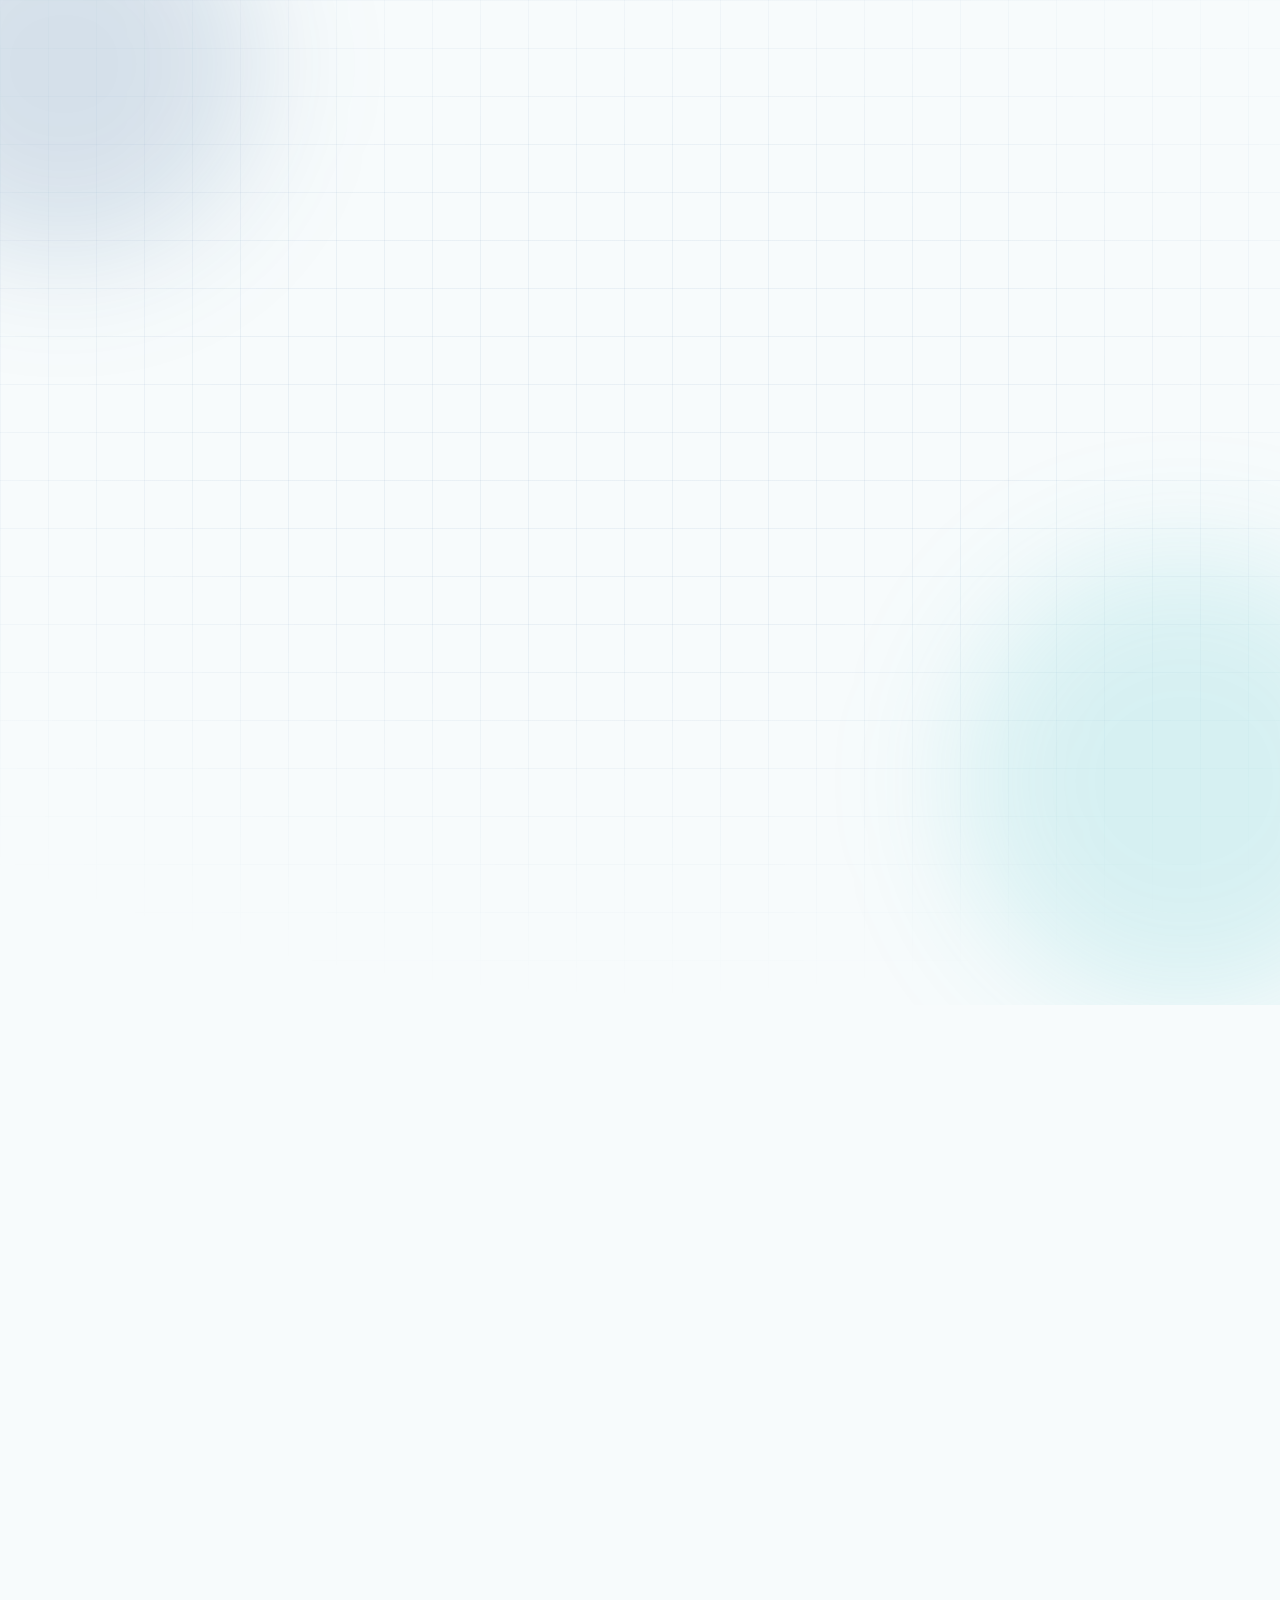
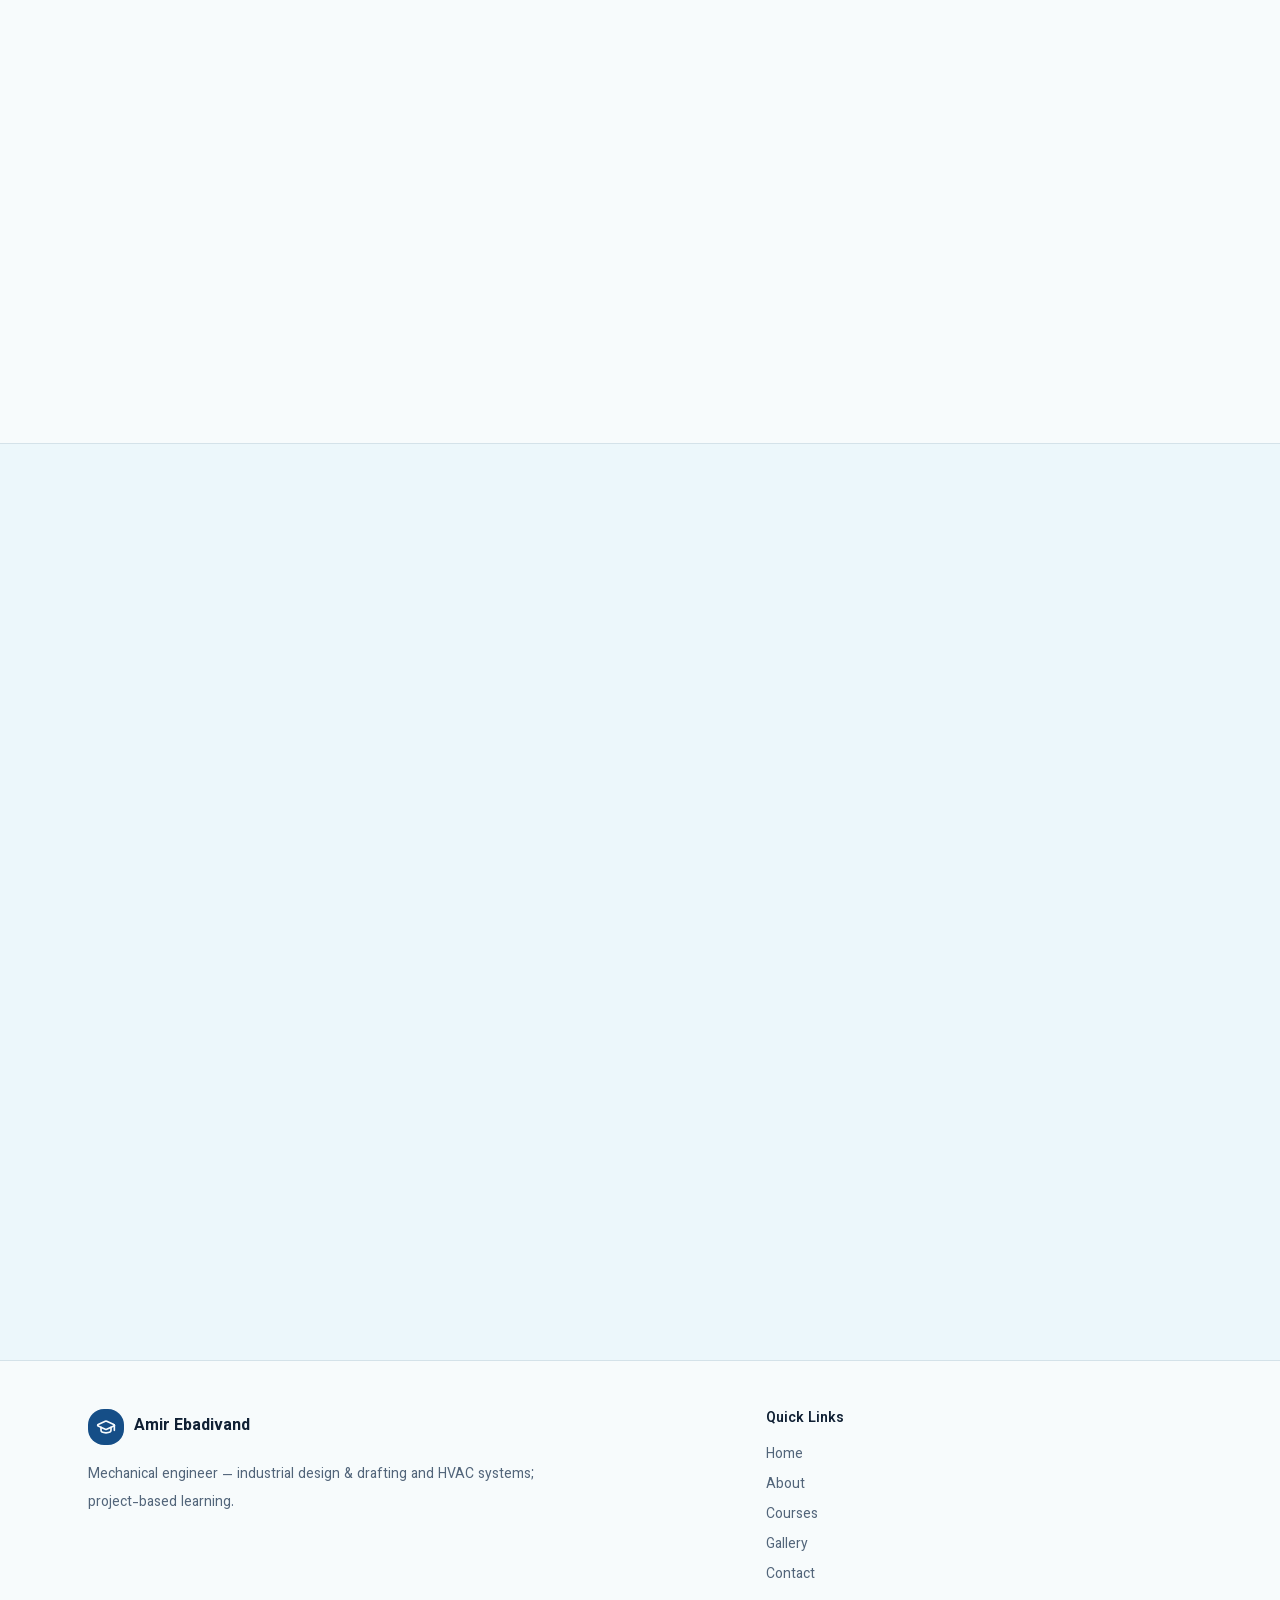
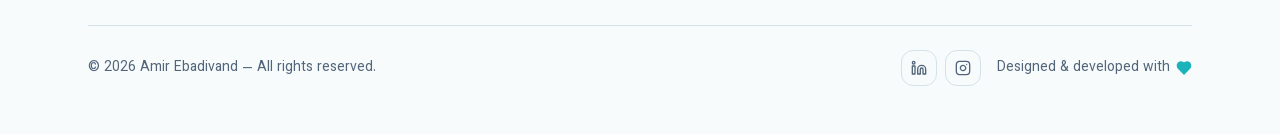
==== commit 8c43b764: "fix: correct Latin name to Amir Ebadivand across site metadata" ====
--- a/index.html
+++ b/index.html
@@ -1 +1 @@
-<!DOCTYPE html><!--6Vt_v3C0jAlb1eLIYoGKx--><html lang="en" dir="ltr"><head><meta charSet="utf-8"/><meta name="viewport" content="width=device-width, initial-scale=1"/><link rel="preload" href="/_next/static/media/ec8f59eafded4799-s.p.bd0c2d26.woff2" as="font" crossorigin="" type="font/woff2"/><link rel="preload" href="/_next/static/media/f1d25eabcf1db66d-s.p.c041a43b.woff2" as="font" crossorigin="" type="font/woff2"/><link rel="preload" as="image" href="/images/amir-portrait.jpg"/><link rel="stylesheet" href="/_next/static/chunks/e60f60c1a9a3c43f.css" data-precedence="next"/><link rel="stylesheet" href="/_next/static/chunks/ee3d0c612bcd6e96.css" data-precedence="next"/><link rel="preload" as="script" fetchPriority="low" href="/_next/static/chunks/556c8b59b4c9a879.js"/><script src="/_next/static/chunks/abc386bdde209760.js" async=""></script><script src="/_next/static/chunks/3b3c7ed019bbd741.js" async=""></script><script src="/_next/static/chunks/turbopack-4418671c871624ce.js" async=""></script><script src="/_next/static/chunks/aec0d1f562889586.js" async=""></script><script src="/_next/static/chunks/0e8f9f06b391d085.js" async=""></script><script src="/_next/static/chunks/ff1a16fafef87110.js" async=""></script><script src="/_next/static/chunks/d2be314c3ece3fbe.js" async=""></script><script src="/_next/static/chunks/1e665f371927be43.js" async=""></script><meta name="next-size-adjust" content=""/><title>Amir Abadi Vand | Mechanical Engineer — Industrial Design &amp; HVAC Systems</title><meta name="description" content="Personal website of Amir Abadi Vand — Mechanical Engineer, M.Sc. in Energy Conversion (University of Tabriz). Mechanical equipment design &amp; drafting, HVAC systems, hands-on CNC and technical sales; proficient in AutoCAD and Carrier HAP."/><meta name="author" content="Amir Abadi Vand"/><meta name="keywords" content="امیر عبادی وند,مهندس مکانیک,طراحی و نقشه‌کشی صنعتی,تأسیسات مکانیکی,تهویه مطبوع,HVAC,AutoCAD,Carrier HAP,سردخانه,دانشگاه تبریز,Amir Abadi Vand,Mechanical Engineer,Industrial Design"/><meta name="robots" content="index, follow"/><link rel="canonical" href="https://amir-ebadivand.github.io"/><meta property="og:title" content="Amir Abadi Vand | Mechanical Engineer — Industrial Design &amp; HVAC Systems"/><meta property="og:description" content="Personal website of Amir Abadi Vand — Mechanical Engineer, M.Sc. in Energy Conversion (University of Tabriz). Industrial design &amp; drafting, HVAC, CNC and technical sales."/><meta property="og:url" content="https://amir-ebadivand.github.io"/><meta property="og:site_name" content="Amir Abadi Vand"/><meta property="og:locale" content="en_US"/><meta property="og:image" content="https://amir-ebadivand.github.io/images/amir-portrait.jpg"/><meta property="og:image:width" content="800"/><meta property="og:image:height" content="800"/><meta property="og:image:alt" content="امیر عبادی وند — مهندس مکانیک"/><meta property="og:locale:alternate" content="fa_IR"/><meta property="og:type" content="website"/><meta name="twitter:card" content="summary_large_image"/><meta name="twitter:title" content="Amir Abadi Vand | Mechanical Engineer — Industrial Design &amp; HVAC Systems"/><meta name="twitter:description" content="Personal website of Amir Abadi Vand — Mechanical Engineer, M.Sc. in Energy Conversion (University of Tabriz)."/><meta name="twitter:image" content="https://amir-ebadivand.github.io/images/amir-portrait.jpg"/><script src="/_next/static/chunks/664adc71bc2617c2.js" noModule=""></script></head><body class="vazirmatn_e8bde4d7-module__UQPStW__variable antialiased bg-background text-foreground font-sans" style="font-family:var(--font-vazirmatn), system-ui, sans-serif"><div hidden=""><!--$--><!--/$--></div><script>((a,b,c,d,e,f,g,h)=>{let i=document.documentElement,j=["light","dark"];function k(b){var c;(Array.isArray(a)?a:[a]).forEach(a=>{let c="class"===a,d=c&&f?e.map(a=>f[a]||a):e;c?(i.classList.remove(...d),i.classList.add(f&&f[b]?f[b]:b)):i.setAttribute(a,b)}),c=b,h&&j.includes(c)&&(i.style.colorScheme=c)}if(d)k(d);else try{let a=localStorage.getItem(b)||c,d=g&&"system"===a?window.matchMedia("(prefers-color-scheme: dark)").matches?"dark":"light":a;k(d)}catch(a){}})("class","theme","light",null,["light","dark"],null,false,true)</script><div class="min-h-screen flex flex-col"><header class="fixed top-0 inset-x-0 z-50 transition-all duration-300 bg-transparent" style="opacity:0;transform:translateY(-80px)"><div class="max-w-6xl mx-auto px-4 sm:px-6 h-16 flex items-center justify-between gap-3"><button class="flex items-center gap-2.5 group" aria-label="Amir Abadi Vand"><span class="w-9 h-9 rounded-xl overflow-hidden ring-2 ring-primary/30 shadow-lg shadow-primary/30 transition-transform group-hover:scale-105 group-hover:rotate-3"><img alt="" loading="lazy" width="72" height="72" decoding="async" data-nimg="1" class="w-full h-full object-cover" style="color:transparent" src="/images/amir-portrait.jpg"/></span><span class="font-bold text-base sm:text-lg tracking-tight">Amir Abadi Vand</span></button><nav class="hidden md:flex items-center gap-1" aria-label="Main"><button class="px-3.5 py-2 rounded-lg text-sm font-medium text-muted-foreground hover:text-foreground hover:bg-secondary transition-colors">Home</button><button class="px-3.5 py-2 rounded-lg text-sm font-medium text-muted-foreground hover:text-foreground hover:bg-secondary transition-colors">About</button><button class="px-3.5 py-2 rounded-lg text-sm font-medium text-muted-foreground hover:text-foreground hover:bg-secondary transition-colors">Courses</button><button class="px-3.5 py-2 rounded-lg text-sm font-medium text-muted-foreground hover:text-foreground hover:bg-secondary transition-colors">Gallery</button><button class="px-3.5 py-2 rounded-lg text-sm font-medium text-muted-foreground hover:text-foreground hover:bg-secondary transition-colors">Contact</button></nav><div class="flex items-center gap-1.5 sm:gap-2"><button data-slot="button" class="inline-flex items-center justify-center whitespace-nowrap transition-all disabled:pointer-events-none disabled:opacity-50 [&amp;_svg]:pointer-events-none [&amp;_svg:not([class*=&#x27;size-&#x27;])]:size-4 shrink-0 [&amp;_svg]:shrink-0 outline-none focus-visible:border-ring focus-visible:ring-ring/50 focus-visible:ring-[3px] aria-invalid:ring-destructive/20 dark:aria-invalid:ring-destructive/40 aria-invalid:border-destructive hover:bg-accent hover:text-accent-foreground dark:hover:bg-accent/50 rounded-md px-3 has-[&gt;svg]:px-2.5 gap-1.5 text-sm font-semibold h-9" aria-label="Switch language"><svg xmlns="http://www.w3.org/2000/svg" width="24" height="24" viewBox="0 0 24 24" fill="none" stroke="currentColor" stroke-width="2" stroke-linecap="round" stroke-linejoin="round" class="lucide lucide-languages w-4 h-4" aria-hidden="true"><path d="m5 8 6 6"></path><path d="m4 14 6-6 2-3"></path><path d="M2 5h12"></path><path d="M7 2h1"></path><path d="m22 22-5-10-5 10"></path><path d="M14 18h6"></path></svg>فا</button><button data-slot="button" class="inline-flex items-center justify-center gap-2 whitespace-nowrap rounded-md text-sm font-medium transition-all disabled:pointer-events-none disabled:opacity-50 [&amp;_svg]:pointer-events-none [&amp;_svg:not([class*=&#x27;size-&#x27;])]:size-4 shrink-0 [&amp;_svg]:shrink-0 outline-none focus-visible:border-ring focus-visible:ring-ring/50 focus-visible:ring-[3px] aria-invalid:ring-destructive/20 dark:aria-invalid:ring-destructive/40 aria-invalid:border-destructive hover:bg-accent hover:text-accent-foreground dark:hover:bg-accent/50 size-9 h-9 w-9" aria-label="Toggle dark/light mode"><svg xmlns="http://www.w3.org/2000/svg" width="24" height="24" viewBox="0 0 24 24" fill="none" stroke="currentColor" stroke-width="2" stroke-linecap="round" stroke-linejoin="round" class="lucide lucide-sun hidden dark:block w-[18px] h-[18px]" aria-hidden="true"><circle cx="12" cy="12" r="4"></circle><path d="M12 2v2"></path><path d="M12 20v2"></path><path d="m4.93 4.93 1.41 1.41"></path><path d="m17.66 17.66 1.41 1.41"></path><path d="M2 12h2"></path><path d="M20 12h2"></path><path d="m6.34 17.66-1.41 1.41"></path><path d="m19.07 4.93-1.41 1.41"></path></svg><svg xmlns="http://www.w3.org/2000/svg" width="24" height="24" viewBox="0 0 24 24" fill="none" stroke="currentColor" stroke-width="2" stroke-linecap="round" stroke-linejoin="round" class="lucide lucide-moon block dark:hidden w-[18px] h-[18px]" aria-hidden="true"><path d="M12 3a6 6 0 0 0 9 9 9 9 0 1 1-9-9Z"></path></svg></button><button data-slot="button" class="inline-flex items-center justify-center gap-2 whitespace-nowrap rounded-md text-sm font-medium transition-all disabled:pointer-events-none disabled:opacity-50 [&amp;_svg]:pointer-events-none [&amp;_svg:not([class*=&#x27;size-&#x27;])]:size-4 shrink-0 [&amp;_svg]:shrink-0 outline-none focus-visible:border-ring focus-visible:ring-ring/50 focus-visible:ring-[3px] aria-invalid:ring-destructive/20 dark:aria-invalid:ring-destructive/40 aria-invalid:border-destructive hover:bg-accent hover:text-accent-foreground dark:hover:bg-accent/50 size-9 h-9 w-9 md:hidden" aria-label="Menu"><svg xmlns="http://www.w3.org/2000/svg" width="24" height="24" viewBox="0 0 24 24" fill="none" stroke="currentColor" stroke-width="2" stroke-linecap="round" stroke-linejoin="round" class="lucide lucide-menu w-5 h-5" aria-hidden="true"><path d="M4 12h16"></path><path d="M4 18h16"></path><path d="M4 6h16"></path></svg></button></div></div></header><main class="flex-1"><section id="home" class="relative min-h-screen flex items-center overflow-hidden pt-16"><div class="absolute inset-0 hero-grid pointer-events-none" aria-hidden="true"></div><div class="absolute -top-32 -start-32 w-96 h-96 rounded-full bg-primary/15 blur-3xl pointer-events-none" aria-hidden="true"></div><div class="absolute bottom-0 -end-32 w-[28rem] h-[28rem] rounded-full bg-accent/15 blur-3xl pointer-events-none" aria-hidden="true"></div><div class="relative max-w-6xl mx-auto px-4 sm:px-6 py-20 w-full"><div class="grid lg:grid-cols-[1.15fr_0.85fr] gap-12 lg:gap-8 items-center"><div class="text-center lg:text-start"><div class="lg:hidden flex justify-center mb-8" style="opacity:0;transform:translateY(28px)"><div class="w-36 h-36 rounded-full bg-gradient-to-br from-primary via-primary/80 to-accent p-1 shadow-xl shadow-primary/25"><div class="w-full h-full rounded-full bg-card p-1"><img alt="Amir Abadi Vand" loading="lazy" width="144" height="144" decoding="async" data-nimg="1" class="w-full h-full rounded-full object-cover" style="color:transparent" src="/images/amir-portrait.jpg"/></div></div></div><p class="inline-flex items-center gap-2 rounded-full border border-primary/25 bg-primary/5 px-4 py-1.5 text-sm font-medium text-primary mb-6" style="opacity:0;transform:translateY(28px)"><span class="w-1.5 h-1.5 rounded-full bg-accent animate-pulse"></span>Welcome to my world</p><h1 class="text-4xl sm:text-5xl lg:text-6xl font-extrabold leading-[1.15] tracking-tight" style="opacity:0;transform:translateY(28px)">Amir Abadi Vand<span class="block mt-3 text-2xl sm:text-3xl lg:text-4xl font-bold"><span class="text-gradient">Mechanical Engineer | Industrial Design &amp; HVAC</span></span></h1><p class="mt-3 text-lg font-semibold text-muted-foreground" style="opacity:0;transform:translateY(28px)">Technical Drafting, HVAC &amp; Technical Sales</p><p class="mt-6 text-base sm:text-lg leading-8 text-muted-foreground max-w-xl mx-auto lg:mx-0" style="opacity:0;transform:translateY(28px)">M.Sc. Mechanical Engineer (Energy Conversion, University of Tabriz) with experience in mechanical equipment design &amp; drafting, HVAC systems, hands-on CNC work and technical sales; proficient in AutoCAD and Carrier HAP.</p><div class="mt-9 flex flex-wrap items-center justify-center lg:justify-start gap-3" style="opacity:0;transform:translateY(28px)"><button data-slot="button" class="inline-flex items-center justify-center gap-2 whitespace-nowrap font-medium disabled:pointer-events-none disabled:opacity-50 [&amp;_svg]:pointer-events-none [&amp;_svg:not([class*=&#x27;size-&#x27;])]:size-4 shrink-0 [&amp;_svg]:shrink-0 outline-none focus-visible:border-ring focus-visible:ring-ring/50 focus-visible:ring-[3px] aria-invalid:ring-destructive/20 dark:aria-invalid:ring-destructive/40 aria-invalid:border-destructive bg-primary text-primary-foreground hover:bg-primary/90 rounded-md has-[&gt;svg]:px-4 h-12 px-7 text-base shadow-lg shadow-primary/30 hover:shadow-primary/40 hover:-translate-y-0.5 transition-all">Explore Courses</button><button data-slot="button" class="inline-flex items-center justify-center gap-2 whitespace-nowrap font-medium disabled:pointer-events-none disabled:opacity-50 [&amp;_svg]:pointer-events-none [&amp;_svg:not([class*=&#x27;size-&#x27;])]:size-4 shrink-0 [&amp;_svg]:shrink-0 outline-none focus-visible:border-ring focus-visible:ring-ring/50 focus-visible:ring-[3px] aria-invalid:ring-destructive/20 dark:aria-invalid:ring-destructive/40 aria-invalid:border-destructive border bg-background shadow-xs hover:text-accent-foreground dark:bg-input/30 dark:border-input dark:hover:bg-input/50 rounded-md has-[&gt;svg]:px-4 h-12 px-7 text-base border-primary/30 hover:bg-primary/5 hover:-translate-y-0.5 transition-all">My Resume</button></div></div><div class="hidden lg:flex justify-center" style="opacity:0;transform:scale(0.9)"><div class="relative"><div class="w-80 h-80 rounded-full bg-gradient-to-br from-primary via-primary/80 to-accent p-1.5 shadow-2xl shadow-primary/30 rotate-3 hover:rotate-0 transition-transform duration-700"><div class="w-full h-full rounded-full bg-card p-2"><img alt="Amir Abadi Vand" width="320" height="320" decoding="async" data-nimg="1" class="w-full h-full rounded-full object-cover" style="color:transparent" src="/images/amir-portrait.jpg"/></div></div><div class="absolute -top-2 -start-2 w-14 h-14 rounded-full bg-card border shadow-lg flex items-center justify-center" aria-hidden="true"><svg xmlns="http://www.w3.org/2000/svg" width="24" height="24" viewBox="0 0 24 24" fill="none" stroke="currentColor" stroke-width="2" stroke-linecap="round" stroke-linejoin="round" class="lucide lucide-cog w-7 h-7 text-primary animate-[spin_18s_linear_infinite]" aria-hidden="true"><path d="M12 20a8 8 0 1 0 0-16 8 8 0 0 0 0 16Z"></path><path d="M12 14a2 2 0 1 0 0-4 2 2 0 0 0 0 4Z"></path><path d="M12 2v2"></path><path d="M12 22v-2"></path><path d="m17 20.66-1-1.73"></path><path d="M11 10.27 7 3.34"></path><path d="m20.66 17-1.73-1"></path><path d="m3.34 7 1.73 1"></path><path d="M14 12h8"></path><path d="M2 12h2"></path><path d="m20.66 7-1.73 1"></path><path d="m3.34 17 1.73-1"></path><path d="m17 3.34-1 1.73"></path><path d="m11 13.73-4 6.93"></path></svg></div><div class="absolute -bottom-4 -start-6 bg-card border rounded-2xl shadow-xl px-5 py-3.5"><p class="text-xs text-muted-foreground">Courses</p><p class="text-xl font-extrabold text-primary">CAD / CAM / CNC</p></div><div class="absolute -top-6 -end-4 bg-card border rounded-2xl shadow-xl px-5 py-3.5"><p class="text-xs text-muted-foreground">Civilica</p><p class="text-lg font-extrabold text-accent">Researcher ✓</p></div></div></div></div><div class="mt-16 lg:mt-20 grid grid-cols-2 sm:grid-cols-4 gap-3 sm:gap-4" style="opacity:0;transform:translateY(30px)"><div class="group rounded-2xl border bg-card/60 backdrop-blur p-5 text-center hover:border-primary/40 hover:shadow-lg hover:shadow-primary/10 hover:-translate-y-1 transition-all duration-300"><svg xmlns="http://www.w3.org/2000/svg" width="24" height="24" viewBox="0 0 24 24" fill="none" stroke="currentColor" stroke-width="2" stroke-linecap="round" stroke-linejoin="round" class="lucide lucide-briefcase w-6 h-6 mx-auto text-primary mb-2 group-hover:scale-110 transition-transform" aria-hidden="true"><path d="M16 20V4a2 2 0 0 0-2-2h-4a2 2 0 0 0-2 2v16"></path><rect width="20" height="14" x="2" y="6" rx="2"></rect></svg><p class="text-2xl font-extrabold">4+</p><p class="text-xs sm:text-sm text-muted-foreground mt-1">Years of Experience</p></div><div class="group rounded-2xl border bg-card/60 backdrop-blur p-5 text-center hover:border-primary/40 hover:shadow-lg hover:shadow-primary/10 hover:-translate-y-1 transition-all duration-300"><svg xmlns="http://www.w3.org/2000/svg" width="24" height="24" viewBox="0 0 24 24" fill="none" stroke="currentColor" stroke-width="2" stroke-linecap="round" stroke-linejoin="round" class="lucide lucide-graduation-cap w-6 h-6 mx-auto text-primary mb-2 group-hover:scale-110 transition-transform" aria-hidden="true"><path d="M21.42 10.922a1 1 0 0 0-.019-1.838L12.83 5.18a2 2 0 0 0-1.66 0L2.6 9.08a1 1 0 0 0 0 1.832l8.57 3.908a2 2 0 0 0 1.66 0z"></path><path d="M22 10v6"></path><path d="M6 12.5V16a6 3 0 0 0 12 0v-3.5"></path></svg><p class="text-2xl font-extrabold">M.Sc.</p><p class="text-xs sm:text-sm text-muted-foreground mt-1">Education: Mechanical Eng.</p></div><div class="group rounded-2xl border bg-card/60 backdrop-blur p-5 text-center hover:border-primary/40 hover:shadow-lg hover:shadow-primary/10 hover:-translate-y-1 transition-all duration-300"><svg xmlns="http://www.w3.org/2000/svg" width="24" height="24" viewBox="0 0 24 24" fill="none" stroke="currentColor" stroke-width="2" stroke-linecap="round" stroke-linejoin="round" class="lucide lucide-building2 lucide-building-2 w-6 h-6 mx-auto text-primary mb-2 group-hover:scale-110 transition-transform" aria-hidden="true"><path d="M6 22V4a2 2 0 0 1 2-2h8a2 2 0 0 1 2 2v18Z"></path><path d="M6 12H4a2 2 0 0 0-2 2v6a2 2 0 0 0 2 2h2"></path><path d="M18 9h2a2 2 0 0 1 2 2v9a2 2 0 0 1-2 2h-2"></path><path d="M10 6h4"></path><path d="M10 10h4"></path><path d="M10 14h4"></path><path d="M10 18h4"></path></svg><p class="text-2xl font-extrabold">2</p><p class="text-xs sm:text-sm text-muted-foreground mt-1">Industrial Companies</p></div><div class="group rounded-2xl border bg-card/60 backdrop-blur p-5 text-center hover:border-primary/40 hover:shadow-lg hover:shadow-primary/10 hover:-translate-y-1 transition-all duration-300"><svg xmlns="http://www.w3.org/2000/svg" width="24" height="24" viewBox="0 0 24 24" fill="none" stroke="currentColor" stroke-width="2" stroke-linecap="round" stroke-linejoin="round" class="lucide lucide-award w-6 h-6 mx-auto text-primary mb-2 group-hover:scale-110 transition-transform" aria-hidden="true"><path d="m15.477 12.89 1.515 8.526a.5.5 0 0 1-.81.47l-3.58-2.687a1 1 0 0 0-1.197 0l-3.586 2.686a.5.5 0 0 1-.81-.469l1.514-8.526"></path><circle cx="12" cy="8" r="6"></circle></svg><p class="text-2xl font-extrabold">1</p><p class="text-xs sm:text-sm text-muted-foreground mt-1">Research Project</p></div></div><button class="mt-14 mx-auto flex flex-col items-center gap-1 text-muted-foreground hover:text-primary transition-colors" aria-label="Scroll down" style="opacity:0"><svg xmlns="http://www.w3.org/2000/svg" width="24" height="24" viewBox="0 0 24 24" fill="none" stroke="currentColor" stroke-width="2" stroke-linecap="round" stroke-linejoin="round" class="lucide lucide-arrow-down w-5 h-5 animate-bounce" aria-hidden="true"><path d="M12 5v14"></path><path d="m19 12-7 7-7-7"></path></svg></button></div></section><section id="about" class="relative py-24 scroll-mt-16"><div class="max-w-6xl mx-auto px-4 sm:px-6"><div class="text-center mb-14" style="opacity:0;transform:translateY(32px)"><p class="inline-flex items-center gap-2 text-sm font-semibold text-accent mb-2"><svg xmlns="http://www.w3.org/2000/svg" width="24" height="24" viewBox="0 0 24 24" fill="none" stroke="currentColor" stroke-width="2" stroke-linecap="round" stroke-linejoin="round" class="lucide lucide-user-round w-4 h-4" aria-hidden="true"><circle cx="12" cy="8" r="5"></circle><path d="M20 21a8 8 0 0 0-16 0"></path></svg>About</p><h2 class="text-3xl sm:text-4xl font-extrabold tracking-tight">About Me</h2><p class="mt-3 text-muted-foreground">A brief look at my professional journey</p></div><div class="grid lg:grid-cols-2 gap-8"><div class="space-y-8"><div class="rounded-2xl border bg-card p-6 sm:p-8 shadow-sm hover:shadow-lg hover:shadow-primary/5 transition-shadow" style="opacity:0;transform:translateY(32px)"><div class="flex items-center gap-4 mb-4"><span class="w-14 h-14 shrink-0 rounded-full bg-gradient-to-br from-primary to-accent p-0.5 shadow-md shadow-primary/25"><img alt="" loading="lazy" width="112" height="112" decoding="async" data-nimg="1" class="w-full h-full rounded-full object-cover" style="color:transparent" src="/images/amir-portrait.jpg"/></span><h3 class="text-xl font-bold">About Me</h3></div><p class="leading-8 text-muted-foreground text-[15px]">I am Amir Abadi Vand, a mechanical engineer holding an M.Sc. in Energy Conversion from the University of Tabriz. My experience spans mechanical equipment design &amp; drafting, HVAC systems, hands-on CNC machining and supervising industrial part production. I have worked professionally with AutoCAD and Carrier HAP, and I&#x27;m passionate about passing my technical knowledge to a new generation of engineers through project-based learning.</p><p class="mt-4 leading-8 text-muted-foreground text-[15px]">I believe real learning happens through practice and projects. That&#x27;s why all of my courses are project-based, so students face real industry challenges from day one.</p></div><div class="rounded-2xl border bg-card p-6 sm:p-8 shadow-sm" style="opacity:0;transform:translateY(32px)"><h3 class="text-xl font-bold mb-5 flex items-center gap-2"><svg xmlns="http://www.w3.org/2000/svg" width="24" height="24" viewBox="0 0 24 24" fill="none" stroke="currentColor" stroke-width="2" stroke-linecap="round" stroke-linejoin="round" class="lucide lucide-award w-5 h-5 text-primary" aria-hidden="true"><path d="m15.477 12.89 1.515 8.526a.5.5 0 0 1-.81.47l-3.58-2.687a1 1 0 0 0-1.197 0l-3.586 2.686a.5.5 0 0 1-.81-.469l1.514-8.526"></path><circle cx="12" cy="8" r="6"></circle></svg>Credentials &amp; Achievements</h3><ul class="space-y-4"><li class="flex items-start gap-3 rounded-xl bg-secondary/50 border p-4 hover:bg-secondary transition-colors"><svg xmlns="http://www.w3.org/2000/svg" width="24" height="24" viewBox="0 0 24 24" fill="none" stroke="currentColor" stroke-width="2" stroke-linecap="round" stroke-linejoin="round" class="lucide lucide-badge-check w-5 h-5 mt-0.5 text-accent shrink-0" aria-hidden="true"><path d="M3.85 8.62a4 4 0 0 1 4.78-4.77 4 4 0 0 1 6.74 0 4 4 0 0 1 4.78 4.78 4 4 0 0 1 0 6.74 4 4 0 0 1-4.77 4.78 4 4 0 0 1-6.75 0 4 4 0 0 1-4.78-4.77 4 4 0 0 1 0-6.76Z"></path><path d="m9 12 2 2 4-4"></path></svg><div><p class="font-semibold text-[15px]">Specialty: Industrial Design &amp; HVAC</p><p class="text-sm text-muted-foreground mt-0.5 leading-6">Mechanical equipment design &amp; drafting; heating and cooling load calculations with AutoCAD and Carrier HAP</p></div></li><li class="flex items-start gap-3 rounded-xl bg-secondary/50 border p-4 hover:bg-secondary transition-colors"><svg xmlns="http://www.w3.org/2000/svg" width="24" height="24" viewBox="0 0 24 24" fill="none" stroke="currentColor" stroke-width="2" stroke-linecap="round" stroke-linejoin="round" class="lucide lucide-badge-check w-5 h-5 mt-0.5 text-accent shrink-0" aria-hidden="true"><path d="M3.85 8.62a4 4 0 0 1 4.78-4.77 4 4 0 0 1 6.74 0 4 4 0 0 1 4.78 4.78 4 4 0 0 1 0 6.74 4 4 0 0 1-4.77 4.78 4 4 0 0 1-6.75 0 4 4 0 0 1-4.78-4.77 4 4 0 0 1 0-6.76Z"></path><path d="m9 12 2 2 4-4"></path></svg><div><p class="font-semibold text-[15px]">Research Project: 2,000-ton Cold Storage</p><p class="text-sm text-muted-foreground mt-0.5 leading-6">Industrial refrigeration system design &amp; optimization, thermal load calculations and COP analysis</p></div></li><li class="flex items-start gap-3 rounded-xl bg-secondary/50 border p-4 hover:bg-secondary transition-colors"><svg xmlns="http://www.w3.org/2000/svg" width="24" height="24" viewBox="0 0 24 24" fill="none" stroke="currentColor" stroke-width="2" stroke-linecap="round" stroke-linejoin="round" class="lucide lucide-badge-check w-5 h-5 mt-0.5 text-accent shrink-0" aria-hidden="true"><path d="M3.85 8.62a4 4 0 0 1 4.78-4.77 4 4 0 0 1 6.74 0 4 4 0 0 1 4.78 4.78 4 4 0 0 1 0 6.74 4 4 0 0 1-4.77 4.78 4 4 0 0 1-6.75 0 4 4 0 0 1-4.78-4.77 4 4 0 0 1 0-6.76Z"></path><path d="m9 12 2 2 4-4"></path></svg><div><p class="font-semibold text-[15px]">Languages: Persian, Turkish, English</p><p class="text-sm text-muted-foreground mt-0.5 leading-6">Persian (fluent), Azerbaijani Turkish (conversational), English (intermediate)</p></div></li></ul></div></div><div class="space-y-8"><div class="rounded-2xl border bg-card p-6 sm:p-8 shadow-sm" style="opacity:0;transform:translateY(32px)"><h3 class="text-xl font-bold mb-5 flex items-center gap-2"><svg xmlns="http://www.w3.org/2000/svg" width="24" height="24" viewBox="0 0 24 24" fill="none" stroke="currentColor" stroke-width="2" stroke-linecap="round" stroke-linejoin="round" class="lucide lucide-graduation-cap w-5 h-5 text-primary" aria-hidden="true"><path d="M21.42 10.922a1 1 0 0 0-.019-1.838L12.83 5.18a2 2 0 0 0-1.66 0L2.6 9.08a1 1 0 0 0 0 1.832l8.57 3.908a2 2 0 0 0 1.66 0z"></path><path d="M22 10v6"></path><path d="M6 12.5V16a6 3 0 0 0 12 0v-3.5"></path></svg>Education</h3><div class="space-y-4"><div class="flex gap-4"><div class="flex flex-col items-center"><span class="w-3 h-3 rounded-full bg-primary ring-4 ring-primary/15"></span><span class="w-px flex-1 bg-border my-1"></span></div><div class="pb-2"><p class="font-semibold text-[15px]">M.Sc. in Mechanical Engineering</p><p class="text-sm text-muted-foreground mt-0.5">Energy Conversion — University of Tabriz</p></div></div><div class="flex gap-4"><div class="flex flex-col items-center"><span class="w-3 h-3 rounded-full bg-primary ring-4 ring-primary/15"></span></div><div class="pb-2"><p class="font-semibold text-[15px]">B.Sc. in Mechanical Engineering</p><p class="text-sm text-muted-foreground mt-0.5">Islamic Azad University, Bonab Branch</p></div></div></div></div><div class="rounded-2xl border bg-card p-6 sm:p-8 shadow-sm" style="opacity:0;transform:translateY(32px)"><h3 class="text-xl font-bold mb-5 flex items-center gap-2"><svg xmlns="http://www.w3.org/2000/svg" width="24" height="24" viewBox="0 0 24 24" fill="none" stroke="currentColor" stroke-width="2" stroke-linecap="round" stroke-linejoin="round" class="lucide lucide-scroll-text w-5 h-5 text-primary" aria-hidden="true"><path d="M15 12h-5"></path><path d="M15 8h-5"></path><path d="M19 17V5a2 2 0 0 0-2-2H4"></path><path d="M8 21h12a2 2 0 0 0 2-2v-1a1 1 0 0 0-1-1H11a1 1 0 0 0-1 1v1a2 2 0 1 1-4 0V5a2 2 0 1 0-4 0v2a1 1 0 0 0 1 1h3"></path></svg>Technical Skills</h3><div class="flex flex-wrap gap-2.5"><span class="rounded-full border border-primary/20 bg-primary/5 px-4 py-1.5 text-sm font-medium text-primary hover:bg-primary hover:text-primary-foreground transition-colors cursor-default">Mechanical Equipment Design &amp; Drafting</span><span class="rounded-full border border-primary/20 bg-primary/5 px-4 py-1.5 text-sm font-medium text-primary hover:bg-primary hover:text-primary-foreground transition-colors cursor-default">Industrial Blueprint Reading</span><span class="rounded-full border border-primary/20 bg-primary/5 px-4 py-1.5 text-sm font-medium text-primary hover:bg-primary hover:text-primary-foreground transition-colors cursor-default">Hands-on CNC Machining</span><span class="rounded-full border border-primary/20 bg-primary/5 px-4 py-1.5 text-sm font-medium text-primary hover:bg-primary hover:text-primary-foreground transition-colors cursor-default">Parts Fabrication Supervision</span><span class="rounded-full border border-primary/20 bg-primary/5 px-4 py-1.5 text-sm font-medium text-primary hover:bg-primary hover:text-primary-foreground transition-colors cursor-default">HVAC &amp; Air Conditioning Systems</span><span class="rounded-full border border-primary/20 bg-primary/5 px-4 py-1.5 text-sm font-medium text-primary hover:bg-primary hover:text-primary-foreground transition-colors cursor-default">AHU, Chillers &amp; Package Units</span><span class="rounded-full border border-primary/20 bg-primary/5 px-4 py-1.5 text-sm font-medium text-primary hover:bg-primary hover:text-primary-foreground transition-colors cursor-default">Heating &amp; Cooling Load Calculations</span><span class="rounded-full border border-primary/20 bg-primary/5 px-4 py-1.5 text-sm font-medium text-primary hover:bg-primary hover:text-primary-foreground transition-colors cursor-default">AutoCAD</span><span class="rounded-full border border-primary/20 bg-primary/5 px-4 py-1.5 text-sm font-medium text-primary hover:bg-primary hover:text-primary-foreground transition-colors cursor-default">Carrier HAP</span><span class="rounded-full border border-primary/20 bg-primary/5 px-4 py-1.5 text-sm font-medium text-primary hover:bg-primary hover:text-primary-foreground transition-colors cursor-default">Thermodynamics &amp; Heat Transfer</span><span class="rounded-full border border-primary/20 bg-primary/5 px-4 py-1.5 text-sm font-medium text-primary hover:bg-primary hover:text-primary-foreground transition-colors cursor-default">Technical Sales &amp; Industrial Commerce</span></div></div></div></div><div class="mt-12 rounded-2xl border bg-card p-6 sm:p-8 shadow-sm" style="opacity:0;transform:translateY(32px)"><h3 class="text-xl font-bold mb-8 flex items-center gap-2"><svg xmlns="http://www.w3.org/2000/svg" width="24" height="24" viewBox="0 0 24 24" fill="none" stroke="currentColor" stroke-width="2" stroke-linecap="round" stroke-linejoin="round" class="lucide lucide-info w-5 h-5 text-primary" aria-hidden="true"><circle cx="12" cy="12" r="10"></circle><path d="M12 16v-4"></path><path d="M12 8h.01"></path></svg>Career Timeline</h3><div class="grid sm:grid-cols-2 lg:grid-cols-3 gap-6"><div class="relative rounded-xl border bg-background p-5 hover:border-primary/40 hover:-translate-y-1 transition-all duration-300"><span class="absolute top-0 h-1 w-10 rounded-full bg-gradient-to-r from-primary to-accent" style="left:1.25rem"></span><p class="text-xs font-bold text-accent uppercase tracking-wide mt-2">2022 (1401)</p><p class="font-semibold mt-2 leading-6">Mechanical Design &amp; Drafting Expert — Radin Sanat Faraz Pars</p><p class="text-sm text-muted-foreground mt-1.5 leading-6">Designing mechanical HVAC equipment with AutoCAD and Carrier HAP</p></div><div class="relative rounded-xl border bg-background p-5 hover:border-primary/40 hover:-translate-y-1 transition-all duration-300"><span class="absolute top-0 h-1 w-10 rounded-full bg-gradient-to-r from-primary to-accent" style="left:1.25rem"></span><p class="text-xs font-bold text-accent uppercase tracking-wide mt-2">2025 (1404)</p><p class="font-semibold mt-2 leading-6">Industrial Equipment Engineering Expert — Arsal Goldasht Miyandoab</p><p class="text-sm text-muted-foreground mt-1.5 leading-6">Hands-on CNC work, production supervision and technical sales</p></div><div class="relative rounded-xl border bg-background p-5 hover:border-primary/40 hover:-translate-y-1 transition-all duration-300"><span class="absolute top-0 h-1 w-10 rounded-full bg-gradient-to-r from-primary to-accent" style="left:1.25rem"></span><p class="text-xs font-bold text-accent uppercase tracking-wide mt-2">Now</p><p class="font-semibold mt-2 leading-6">Open to Collaboration &amp; Technical Training</p><p class="text-sm text-muted-foreground mt-1.5 leading-6">Ready for design, production and technical sales roles + project-based teaching</p></div></div><p class="mt-6 text-xs text-muted-foreground/80">The information above is based on Amir Abadi Vand&#x27;s official resume.</p></div></div></section><section id="courses" class="relative py-24 bg-secondary/40 border-y scroll-mt-16"><div class="max-w-6xl mx-auto px-4 sm:px-6"><div class="text-center mb-14" style="opacity:0;transform:translateY(32px)"><p class="inline-flex items-center gap-2 text-sm font-semibold text-accent mb-2"><svg xmlns="http://www.w3.org/2000/svg" width="24" height="24" viewBox="0 0 24 24" fill="none" stroke="currentColor" stroke-width="2" stroke-linecap="round" stroke-linejoin="round" class="lucide lucide-book-open-check w-4 h-4" aria-hidden="true"><path d="M12 21V7"></path><path d="m16 12 2 2 4-4"></path><path d="M22 6V4a1 1 0 0 0-1-1h-5a4 4 0 0 0-4 4 4 4 0 0 0-4-4H3a1 1 0 0 0-1 1v13a1 1 0 0 0 1 1h6a3 3 0 0 1 3 3 3 3 0 0 1 3-3h6a1 1 0 0 0 1-1v-1.3"></path></svg>Courses</p><h2 class="text-3xl sm:text-4xl font-extrabold tracking-tight">Courses</h2><p class="mt-3 text-muted-foreground">Your professional learning path in mechanical engineering — from drafting to HVAC</p></div><div class="grid sm:grid-cols-2 lg:grid-cols-3 gap-5"><article class="group relative rounded-2xl border bg-card p-6 shadow-sm hover:shadow-xl hover:shadow-primary/10 hover:-translate-y-1.5 hover:border-primary/40 transition-all duration-300 flex flex-col" style="opacity:0;transform:translateY(32px)"><div class="flex items-start justify-between mb-5"><span class="flex items-center justify-center w-12 h-12 rounded-xl bg-primary/10 text-primary group-hover:bg-primary group-hover:text-primary-foreground transition-all duration-300"><svg xmlns="http://www.w3.org/2000/svg" width="24" height="24" viewBox="0 0 24 24" fill="none" stroke="currentColor" stroke-width="2" stroke-linecap="round" stroke-linejoin="round" class="lucide lucide-drafting-compass w-6 h-6" aria-hidden="true"><path d="m12.99 6.74 1.93 3.44"></path><path d="M19.136 12a10 10 0 0 1-14.271 0"></path><path d="m21 21-2.16-3.84"></path><path d="m3 21 8.02-14.26"></path><circle cx="12" cy="5" r="2"></circle></svg></span><span class="inline-flex items-center gap-1.5 rounded-full bg-accent/10 text-accent px-3 py-1 text-xs font-semibold"><svg xmlns="http://www.w3.org/2000/svg" width="24" height="24" viewBox="0 0 24 24" fill="none" stroke="currentColor" stroke-width="2" stroke-linecap="round" stroke-linejoin="round" class="lucide lucide-signal w-3 h-3" aria-hidden="true"><path d="M2 20h.01"></path><path d="M7 20v-4"></path><path d="M12 20v-8"></path><path d="M17 20V8"></path><path d="M22 4v16"></path></svg>Beginner to Advanced</span></div><h3 class="text-lg font-bold leading-7 group-hover:text-primary transition-colors">Industrial Blueprint Reading &amp; Drafting with AutoCAD</h3><p class="mt-2.5 text-sm leading-7 text-muted-foreground flex-1">From 2D drafting to preparing and revising technical drawings of mechanical equipment, per industrial standards.</p><div class="mt-5 pt-5 border-t"><span class="inline-flex items-center gap-1.5 text-sm text-muted-foreground"><svg xmlns="http://www.w3.org/2000/svg" width="24" height="24" viewBox="0 0 24 24" fill="none" stroke="currentColor" stroke-width="2" stroke-linecap="round" stroke-linejoin="round" class="lucide lucide-clock3 lucide-clock-3 w-4 h-4 text-primary" aria-hidden="true"><path d="M12 6v6h4"></path><circle cx="12" cy="12" r="10"></circle></svg>30 hours</span></div></article><article class="group relative rounded-2xl border bg-card p-6 shadow-sm hover:shadow-xl hover:shadow-primary/10 hover:-translate-y-1.5 hover:border-primary/40 transition-all duration-300 flex flex-col" style="opacity:0;transform:translateY(32px)"><div class="flex items-start justify-between mb-5"><span class="flex items-center justify-center w-12 h-12 rounded-xl bg-primary/10 text-primary group-hover:bg-primary group-hover:text-primary-foreground transition-all duration-300"><svg xmlns="http://www.w3.org/2000/svg" width="24" height="24" viewBox="0 0 24 24" fill="none" stroke="currentColor" stroke-width="2" stroke-linecap="round" stroke-linejoin="round" class="lucide lucide-wind w-6 h-6" aria-hidden="true"><path d="M12.8 19.6A2 2 0 1 0 14 16H2"></path><path d="M17.5 8a2.5 2.5 0 1 1 2 4H2"></path><path d="M9.8 4.4A2 2 0 1 1 11 8H2"></path></svg></span><span class="inline-flex items-center gap-1.5 rounded-full bg-accent/10 text-accent px-3 py-1 text-xs font-semibold"><svg xmlns="http://www.w3.org/2000/svg" width="24" height="24" viewBox="0 0 24 24" fill="none" stroke="currentColor" stroke-width="2" stroke-linecap="round" stroke-linejoin="round" class="lucide lucide-signal w-3 h-3" aria-hidden="true"><path d="M2 20h.01"></path><path d="M7 20v-4"></path><path d="M12 20v-8"></path><path d="M17 20V8"></path><path d="M22 4v16"></path></svg>Beginner to Intermediate</span></div><h3 class="text-lg font-bold leading-7 group-hover:text-primary transition-colors">HVAC System Design</h3><p class="mt-2.5 text-sm leading-7 text-muted-foreground flex-1">Principles of designing heating, cooling and air conditioning systems matched to operating conditions.</p><div class="mt-5 pt-5 border-t"><span class="inline-flex items-center gap-1.5 text-sm text-muted-foreground"><svg xmlns="http://www.w3.org/2000/svg" width="24" height="24" viewBox="0 0 24 24" fill="none" stroke="currentColor" stroke-width="2" stroke-linecap="round" stroke-linejoin="round" class="lucide lucide-clock3 lucide-clock-3 w-4 h-4 text-primary" aria-hidden="true"><path d="M12 6v6h4"></path><circle cx="12" cy="12" r="10"></circle></svg>30 hours</span></div></article><article class="group relative rounded-2xl border bg-card p-6 shadow-sm hover:shadow-xl hover:shadow-primary/10 hover:-translate-y-1.5 hover:border-primary/40 transition-all duration-300 flex flex-col" style="opacity:0;transform:translateY(32px)"><div class="flex items-start justify-between mb-5"><span class="flex items-center justify-center w-12 h-12 rounded-xl bg-primary/10 text-primary group-hover:bg-primary group-hover:text-primary-foreground transition-all duration-300"><svg xmlns="http://www.w3.org/2000/svg" width="24" height="24" viewBox="0 0 24 24" fill="none" stroke="currentColor" stroke-width="2" stroke-linecap="round" stroke-linejoin="round" class="lucide lucide-thermometer w-6 h-6" aria-hidden="true"><path d="M14 4v10.54a4 4 0 1 1-4 0V4a2 2 0 0 1 4 0Z"></path></svg></span><span class="inline-flex items-center gap-1.5 rounded-full bg-accent/10 text-accent px-3 py-1 text-xs font-semibold"><svg xmlns="http://www.w3.org/2000/svg" width="24" height="24" viewBox="0 0 24 24" fill="none" stroke="currentColor" stroke-width="2" stroke-linecap="round" stroke-linejoin="round" class="lucide lucide-signal w-3 h-3" aria-hidden="true"><path d="M2 20h.01"></path><path d="M7 20v-4"></path><path d="M12 20v-8"></path><path d="M17 20V8"></path><path d="M22 4v16"></path></svg>Intermediate</span></div><h3 class="text-lg font-bold leading-7 group-hover:text-primary transition-colors">Heating &amp; Cooling Load Calculations with Carrier HAP</h3><p class="mt-2.5 text-sm leading-7 text-muted-foreground flex-1">Calculating building thermal loads and designing air conditioning systems with Carrier software.</p><div class="mt-5 pt-5 border-t"><span class="inline-flex items-center gap-1.5 text-sm text-muted-foreground"><svg xmlns="http://www.w3.org/2000/svg" width="24" height="24" viewBox="0 0 24 24" fill="none" stroke="currentColor" stroke-width="2" stroke-linecap="round" stroke-linejoin="round" class="lucide lucide-clock3 lucide-clock-3 w-4 h-4 text-primary" aria-hidden="true"><path d="M12 6v6h4"></path><circle cx="12" cy="12" r="10"></circle></svg>20 hours</span></div></article><article class="group relative rounded-2xl border bg-card p-6 shadow-sm hover:shadow-xl hover:shadow-primary/10 hover:-translate-y-1.5 hover:border-primary/40 transition-all duration-300 flex flex-col" style="opacity:0;transform:translateY(32px)"><div class="flex items-start justify-between mb-5"><span class="flex items-center justify-center w-12 h-12 rounded-xl bg-primary/10 text-primary group-hover:bg-primary group-hover:text-primary-foreground transition-all duration-300"><svg xmlns="http://www.w3.org/2000/svg" width="24" height="24" viewBox="0 0 24 24" fill="none" stroke="currentColor" stroke-width="2" stroke-linecap="round" stroke-linejoin="round" class="lucide lucide-building2 lucide-building-2 w-6 h-6" aria-hidden="true"><path d="M6 22V4a2 2 0 0 1 2-2h8a2 2 0 0 1 2 2v18Z"></path><path d="M6 12H4a2 2 0 0 0-2 2v6a2 2 0 0 0 2 2h2"></path><path d="M18 9h2a2 2 0 0 1 2 2v9a2 2 0 0 1-2 2h-2"></path><path d="M10 6h4"></path><path d="M10 10h4"></path><path d="M10 14h4"></path><path d="M10 18h4"></path></svg></span><span class="inline-flex items-center gap-1.5 rounded-full bg-accent/10 text-accent px-3 py-1 text-xs font-semibold"><svg xmlns="http://www.w3.org/2000/svg" width="24" height="24" viewBox="0 0 24 24" fill="none" stroke="currentColor" stroke-width="2" stroke-linecap="round" stroke-linejoin="round" class="lucide lucide-signal w-3 h-3" aria-hidden="true"><path d="M2 20h.01"></path><path d="M7 20v-4"></path><path d="M12 20v-8"></path><path d="M17 20V8"></path><path d="M22 4v16"></path></svg>Beginner</span></div><h3 class="text-lg font-bold leading-7 group-hover:text-primary transition-colors">Building Mechanical Installations</h3><p class="mt-2.5 text-sm leading-7 text-muted-foreground flex-1">Principles of designing and implementing building mechanical systems — from heat exchangers to distribution networks.</p><div class="mt-5 pt-5 border-t"><span class="inline-flex items-center gap-1.5 text-sm text-muted-foreground"><svg xmlns="http://www.w3.org/2000/svg" width="24" height="24" viewBox="0 0 24 24" fill="none" stroke="currentColor" stroke-width="2" stroke-linecap="round" stroke-linejoin="round" class="lucide lucide-clock3 lucide-clock-3 w-4 h-4 text-primary" aria-hidden="true"><path d="M12 6v6h4"></path><circle cx="12" cy="12" r="10"></circle></svg>25 hours</span></div></article><article class="group relative rounded-2xl border bg-card p-6 shadow-sm hover:shadow-xl hover:shadow-primary/10 hover:-translate-y-1.5 hover:border-primary/40 transition-all duration-300 flex flex-col" style="opacity:0;transform:translateY(32px)"><div class="flex items-start justify-between mb-5"><span class="flex items-center justify-center w-12 h-12 rounded-xl bg-primary/10 text-primary group-hover:bg-primary group-hover:text-primary-foreground transition-all duration-300"><svg xmlns="http://www.w3.org/2000/svg" width="24" height="24" viewBox="0 0 24 24" fill="none" stroke="currentColor" stroke-width="2" stroke-linecap="round" stroke-linejoin="round" class="lucide lucide-fan w-6 h-6" aria-hidden="true"><path d="M10.827 16.379a6.082 6.082 0 0 1-8.618-7.002l5.412 1.45a6.082 6.082 0 0 1 7.002-8.618l-1.45 5.412a6.082 6.082 0 0 1 8.618 7.002l-5.412-1.45a6.082 6.082 0 0 1-7.002 8.618l1.45-5.412Z"></path><path d="M12 12v.01"></path></svg></span><span class="inline-flex items-center gap-1.5 rounded-full bg-accent/10 text-accent px-3 py-1 text-xs font-semibold"><svg xmlns="http://www.w3.org/2000/svg" width="24" height="24" viewBox="0 0 24 24" fill="none" stroke="currentColor" stroke-width="2" stroke-linecap="round" stroke-linejoin="round" class="lucide lucide-signal w-3 h-3" aria-hidden="true"><path d="M2 20h.01"></path><path d="M7 20v-4"></path><path d="M12 20v-8"></path><path d="M17 20V8"></path><path d="M22 4v16"></path></svg>Intermediate</span></div><h3 class="text-lg font-bold leading-7 group-hover:text-primary transition-colors">Cooling &amp; Heating Equipment: Chillers, AHU &amp; Packages</h3><p class="mt-2.5 text-sm leading-7 text-muted-foreground flex-1">Technical specs and operation of chillers, air handling units (AHU), packages, air washers and condensing units.</p><div class="mt-5 pt-5 border-t"><span class="inline-flex items-center gap-1.5 text-sm text-muted-foreground"><svg xmlns="http://www.w3.org/2000/svg" width="24" height="24" viewBox="0 0 24 24" fill="none" stroke="currentColor" stroke-width="2" stroke-linecap="round" stroke-linejoin="round" class="lucide lucide-clock3 lucide-clock-3 w-4 h-4 text-primary" aria-hidden="true"><path d="M12 6v6h4"></path><circle cx="12" cy="12" r="10"></circle></svg>30 hours</span></div></article><article class="group relative rounded-2xl border bg-card p-6 shadow-sm hover:shadow-xl hover:shadow-primary/10 hover:-translate-y-1.5 hover:border-primary/40 transition-all duration-300 flex flex-col" style="opacity:0;transform:translateY(32px)"><div class="flex items-start justify-between mb-5"><span class="flex items-center justify-center w-12 h-12 rounded-xl bg-primary/10 text-primary group-hover:bg-primary group-hover:text-primary-foreground transition-all duration-300"><svg xmlns="http://www.w3.org/2000/svg" width="24" height="24" viewBox="0 0 24 24" fill="none" stroke="currentColor" stroke-width="2" stroke-linecap="round" stroke-linejoin="round" class="lucide lucide-sliders-horizontal w-6 h-6" aria-hidden="true"><line x1="21" x2="14" y1="4" y2="4"></line><line x1="10" x2="3" y1="4" y2="4"></line><line x1="21" x2="12" y1="12" y2="12"></line><line x1="8" x2="3" y1="12" y2="12"></line><line x1="21" x2="16" y1="20" y2="20"></line><line x1="12" x2="3" y1="20" y2="20"></line><line x1="14" x2="14" y1="2" y2="6"></line><line x1="8" x2="8" y1="10" y2="14"></line><line x1="16" x2="16" y1="18" y2="22"></line></svg></span><span class="inline-flex items-center gap-1.5 rounded-full bg-accent/10 text-accent px-3 py-1 text-xs font-semibold"><svg xmlns="http://www.w3.org/2000/svg" width="24" height="24" viewBox="0 0 24 24" fill="none" stroke="currentColor" stroke-width="2" stroke-linecap="round" stroke-linejoin="round" class="lucide lucide-signal w-3 h-3" aria-hidden="true"><path d="M2 20h.01"></path><path d="M7 20v-4"></path><path d="M12 20v-8"></path><path d="M17 20V8"></path><path d="M22 4v16"></path></svg>Beginner to Intermediate</span></div><h3 class="text-lg font-bold leading-7 group-hover:text-primary transition-colors">CNC Machining &amp; Production Supervision</h3><p class="mt-2.5 text-sm leading-7 text-muted-foreground flex-1">Hands-on CNC machine work and supervising part production compliance with drawings and technical specs.</p><div class="mt-5 pt-5 border-t"><span class="inline-flex items-center gap-1.5 text-sm text-muted-foreground"><svg xmlns="http://www.w3.org/2000/svg" width="24" height="24" viewBox="0 0 24 24" fill="none" stroke="currentColor" stroke-width="2" stroke-linecap="round" stroke-linejoin="round" class="lucide lucide-clock3 lucide-clock-3 w-4 h-4 text-primary" aria-hidden="true"><path d="M12 6v6h4"></path><circle cx="12" cy="12" r="10"></circle></svg>25 hours</span></div></article></div></div></section><section id="gallery" class="relative py-24 scroll-mt-16"><div class="max-w-6xl mx-auto px-4 sm:px-6"><div class="text-center mb-14" style="opacity:0;transform:translateY(32px)"><p class="inline-flex items-center gap-2 text-sm font-semibold text-accent mb-2"><svg xmlns="http://www.w3.org/2000/svg" width="24" height="24" viewBox="0 0 24 24" fill="none" stroke="currentColor" stroke-width="2" stroke-linecap="round" stroke-linejoin="round" class="lucide lucide-images w-4 h-4" aria-hidden="true"><path d="M18 22H4a2 2 0 0 1-2-2V6"></path><path d="m22 13-1.296-1.296a2.41 2.41 0 0 0-3.408 0L11 18"></path><circle cx="12" cy="8" r="2"></circle><rect width="16" height="16" x="6" y="2" rx="2"></rect></svg>Gallery</p><h2 class="text-3xl sm:text-4xl font-extrabold tracking-tight">Gallery</h2><p class="mt-3 text-muted-foreground">Me and the machines I&#x27;ve worked with — from HVAC to power transmission</p></div><div class="grid grid-cols-2 lg:grid-cols-3 gap-4 sm:gap-5"><figure class="group relative overflow-hidden rounded-2xl border bg-card cursor-zoom-in hover:border-primary/40 transition-all duration-300" style="opacity:0;transform:translateY(32px)"><img src="/gallery/cnc-machine.jpg" alt="CNC milling machine — precision metal machining" loading="lazy" class="aspect-[4/3] w-full object-cover transition-transform duration-500 group-hover:scale-105"/><figcaption class="absolute inset-x-0 bottom-0 bg-gradient-to-t from-black/75 via-black/30 to-transparent p-4 pt-10 translate-y-1 opacity-0 group-hover:translate-y-0 group-hover:opacity-100 transition-all duration-300"><span class="text-white text-sm font-semibold">CNC milling machine — precision metal machining</span></figcaption></figure><figure class="group relative overflow-hidden rounded-2xl border bg-card cursor-zoom-in hover:border-primary/40 transition-all duration-300" style="opacity:0;transform:translateY(32px)"><img src="/gallery/amir-suit.jpg" alt="At the industrial expo" loading="lazy" class="aspect-[4/3] w-full object-cover transition-transform duration-500 group-hover:scale-105"/><figcaption class="absolute inset-x-0 bottom-0 bg-gradient-to-t from-black/75 via-black/30 to-transparent p-4 pt-10 translate-y-1 opacity-0 group-hover:translate-y-0 group-hover:opacity-100 transition-all duration-300"><span class="text-white text-sm font-semibold">At the industrial expo</span></figcaption></figure><figure class="group relative overflow-hidden rounded-2xl border bg-card cursor-zoom-in hover:border-primary/40 transition-all duration-300" style="opacity:0;transform:translateY(32px)"><img src="/gallery/amir-2.jpg" alt="At work and everyday life" loading="lazy" class="aspect-[4/3] w-full object-cover transition-transform duration-500 group-hover:scale-105"/><figcaption class="absolute inset-x-0 bottom-0 bg-gradient-to-t from-black/75 via-black/30 to-transparent p-4 pt-10 translate-y-1 opacity-0 group-hover:translate-y-0 group-hover:opacity-100 transition-all duration-300"><span class="text-white text-sm font-semibold">At work and everyday life</span></figcaption></figure><figure class="group relative overflow-hidden rounded-2xl border bg-card cursor-zoom-in hover:border-primary/40 transition-all duration-300" style="opacity:0;transform:translateY(32px)"><img src="/gallery/amir-radin-ahu.jpg" alt="Beside the Radin AHU — HVAC expo" loading="lazy" class="aspect-[4/3] w-full object-cover transition-transform duration-500 group-hover:scale-105"/><figcaption class="absolute inset-x-0 bottom-0 bg-gradient-to-t from-black/75 via-black/30 to-transparent p-4 pt-10 translate-y-1 opacity-0 group-hover:translate-y-0 group-hover:opacity-100 transition-all duration-300"><span class="text-white text-sm font-semibold">Beside the Radin AHU — HVAC expo</span></figcaption></figure><figure class="group relative overflow-hidden rounded-2xl border bg-card cursor-zoom-in hover:border-primary/40 transition-all duration-300" style="opacity:0;transform:translateY(32px)"><img src="/gallery/amir-rsf-booth.jpg" alt="Radin Sanat Faraz expo booth" loading="lazy" class="aspect-[4/3] w-full object-cover transition-transform duration-500 group-hover:scale-105"/><figcaption class="absolute inset-x-0 bottom-0 bg-gradient-to-t from-black/75 via-black/30 to-transparent p-4 pt-10 translate-y-1 opacity-0 group-hover:translate-y-0 group-hover:opacity-100 transition-all duration-300"><span class="text-white text-sm font-semibold">Radin Sanat Faraz expo booth</span></figcaption></figure><figure class="group relative overflow-hidden rounded-2xl border bg-card cursor-zoom-in hover:border-primary/40 transition-all duration-300" style="opacity:0;transform:translateY(32px)"><img src="/gallery/amir-rsf-team.jpg" alt="Radin Sanat Faraz team at the booth" loading="lazy" class="aspect-[4/3] w-full object-cover transition-transform duration-500 group-hover:scale-105"/><figcaption class="absolute inset-x-0 bottom-0 bg-gradient-to-t from-black/75 via-black/30 to-transparent p-4 pt-10 translate-y-1 opacity-0 group-hover:translate-y-0 group-hover:opacity-100 transition-all duration-300"><span class="text-white text-sm font-semibold">Radin Sanat Faraz team at the booth</span></figcaption></figure><figure class="group relative overflow-hidden rounded-2xl border bg-card cursor-zoom-in hover:border-primary/40 transition-all duration-300" style="opacity:0;transform:translateY(32px)"><img src="/gallery/radin-factory.jpg" alt="Chiller assembly line — Radin Sanat factory" loading="lazy" class="aspect-[4/3] w-full object-cover transition-transform duration-500 group-hover:scale-105"/><figcaption class="absolute inset-x-0 bottom-0 bg-gradient-to-t from-black/75 via-black/30 to-transparent p-4 pt-10 translate-y-1 opacity-0 group-hover:translate-y-0 group-hover:opacity-100 transition-all duration-300"><span class="text-white text-sm font-semibold">Chiller assembly line — Radin Sanat factory</span></figcaption></figure><figure class="group relative overflow-hidden rounded-2xl border bg-card cursor-zoom-in hover:border-primary/40 transition-all duration-300" style="opacity:0;transform:translateY(32px)"><img src="/gallery/radin-chiller-air.jpg" alt="Air-cooled chiller — Radin Sanat Faraz" loading="lazy" class="aspect-[4/3] w-full object-cover transition-transform duration-500 group-hover:scale-105"/><figcaption class="absolute inset-x-0 bottom-0 bg-gradient-to-t from-black/75 via-black/30 to-transparent p-4 pt-10 translate-y-1 opacity-0 group-hover:translate-y-0 group-hover:opacity-100 transition-all duration-300"><span class="text-white text-sm font-semibold">Air-cooled chiller — Radin Sanat Faraz</span></figcaption></figure><figure class="group relative overflow-hidden rounded-2xl border bg-card cursor-zoom-in hover:border-primary/40 transition-all duration-300" style="opacity:0;transform:translateY(32px)"><img src="/gallery/radin-chiller-water.jpg" alt="Water-cooled chiller — Radin Sanat Faraz" loading="lazy" class="aspect-[4/3] w-full object-cover transition-transform duration-500 group-hover:scale-105"/><figcaption class="absolute inset-x-0 bottom-0 bg-gradient-to-t from-black/75 via-black/30 to-transparent p-4 pt-10 translate-y-1 opacity-0 group-hover:translate-y-0 group-hover:opacity-100 transition-all duration-300"><span class="text-white text-sm font-semibold">Water-cooled chiller — Radin Sanat Faraz</span></figcaption></figure><figure class="group relative overflow-hidden rounded-2xl border bg-card cursor-zoom-in hover:border-primary/40 transition-all duration-300" style="opacity:0;transform:translateY(32px)"><img src="/gallery/amir-lemedical.jpg" alt="LE MEDICAL booth — medical equipment expo" loading="lazy" class="aspect-[4/3] w-full object-cover transition-transform duration-500 group-hover:scale-105"/><figcaption class="absolute inset-x-0 bottom-0 bg-gradient-to-t from-black/75 via-black/30 to-transparent p-4 pt-10 translate-y-1 opacity-0 group-hover:translate-y-0 group-hover:opacity-100 transition-all duration-300"><span class="text-white text-sm font-semibold">LE MEDICAL booth — medical equipment expo</span></figcaption></figure><figure class="group relative overflow-hidden rounded-2xl border bg-card cursor-zoom-in hover:border-primary/40 transition-all duration-300" style="opacity:0;transform:translateY(32px)"><img src="/gallery/arsal-sprockets.jpg" alt="Industrial sprockets — Arsal Goldasht, Miyandoab" loading="lazy" class="aspect-[4/3] w-full object-cover transition-transform duration-500 group-hover:scale-105"/><figcaption class="absolute inset-x-0 bottom-0 bg-gradient-to-t from-black/75 via-black/30 to-transparent p-4 pt-10 translate-y-1 opacity-0 group-hover:translate-y-0 group-hover:opacity-100 transition-all duration-300"><span class="text-white text-sm font-semibold">Industrial sprockets — Arsal Goldasht, Miyandoab</span></figcaption></figure><figure class="group relative overflow-hidden rounded-2xl border bg-card cursor-zoom-in hover:border-primary/40 transition-all duration-300" style="opacity:0;transform:translateY(32px)"><img src="/gallery/arsal-chain-drive.jpg" alt="Chain &amp; sprocket drive in production line — Arsal" loading="lazy" class="aspect-[4/3] w-full object-cover transition-transform duration-500 group-hover:scale-105"/><figcaption class="absolute inset-x-0 bottom-0 bg-gradient-to-t from-black/75 via-black/30 to-transparent p-4 pt-10 translate-y-1 opacity-0 group-hover:translate-y-0 group-hover:opacity-100 transition-all duration-300"><span class="text-white text-sm font-semibold">Chain &amp; sprocket drive in production line — Arsal</span></figcaption></figure></div></div></section><section id="contact" class="relative py-24 bg-secondary/40 border-t scroll-mt-16"><div class="max-w-6xl mx-auto px-4 sm:px-6"><div class="text-center mb-14" style="opacity:0;transform:translateY(32px)"><p class="inline-flex items-center gap-2 text-sm font-semibold text-accent mb-2"><svg xmlns="http://www.w3.org/2000/svg" width="24" height="24" viewBox="0 0 24 24" fill="none" stroke="currentColor" stroke-width="2" stroke-linecap="round" stroke-linejoin="round" class="lucide lucide-mail-open w-4 h-4" aria-hidden="true"><path d="M21.2 8.4c.5.38.8.97.8 1.6v10a2 2 0 0 1-2 2H4a2 2 0 0 1-2-2V10a2 2 0 0 1 .8-1.6l8-6a2 2 0 0 1 2.4 0l8 6Z"></path><path d="m22 10-8.97 5.7a1.94 1.94 0 0 1-2.06 0L2 10"></path></svg>Contact</p><h2 class="text-3xl sm:text-4xl font-extrabold tracking-tight">Contact Me</h2><p class="mt-3 text-muted-foreground">Leave a message for consultation, enrollment or collaboration</p></div><div class="grid lg:grid-cols-[1fr_0.85fr] gap-8"><form class="rounded-2xl border bg-card p-6 sm:p-8 shadow-sm space-y-5" style="opacity:0;transform:translateY(32px)"><div class="grid sm:grid-cols-2 gap-5"><div class="space-y-2"><label data-slot="label" class="flex items-center gap-2 text-sm leading-none font-medium select-none group-data-[disabled=true]:pointer-events-none group-data-[disabled=true]:opacity-50 peer-disabled:cursor-not-allowed peer-disabled:opacity-50" for="name">Full Name</label><input data-slot="input" class="file:text-foreground placeholder:text-muted-foreground selection:bg-primary selection:text-primary-foreground dark:bg-input/30 border-input flex w-full min-w-0 rounded-md border bg-transparent px-3 py-1 text-base shadow-xs transition-[color,box-shadow] outline-none file:inline-flex file:h-7 file:border-0 file:bg-transparent file:text-sm file:font-medium disabled:pointer-events-none disabled:cursor-not-allowed disabled:opacity-50 md:text-sm focus-visible:border-ring focus-visible:ring-ring/50 focus-visible:ring-[3px] aria-invalid:ring-destructive/20 dark:aria-invalid:ring-destructive/40 aria-invalid:border-destructive h-11" id="name" required="" placeholder="Enter your name" value=""/></div><div class="space-y-2"><label data-slot="label" class="flex items-center gap-2 text-sm leading-none font-medium select-none group-data-[disabled=true]:pointer-events-none group-data-[disabled=true]:opacity-50 peer-disabled:cursor-not-allowed peer-disabled:opacity-50" for="email">Email</label><input type="email" data-slot="input" class="file:text-foreground placeholder:text-muted-foreground selection:bg-primary selection:text-primary-foreground dark:bg-input/30 border-input flex w-full min-w-0 rounded-md border bg-transparent px-3 py-1 text-base shadow-xs transition-[color,box-shadow] outline-none file:inline-flex file:h-7 file:border-0 file:bg-transparent file:text-sm file:font-medium disabled:pointer-events-none disabled:cursor-not-allowed disabled:opacity-50 md:text-sm focus-visible:border-ring focus-visible:ring-ring/50 focus-visible:ring-[3px] aria-invalid:ring-destructive/20 dark:aria-invalid:ring-destructive/40 aria-invalid:border-destructive h-11" id="email" dir="ltr" required="" placeholder="Enter your email" value=""/></div></div><div class="space-y-2"><label data-slot="label" class="flex items-center gap-2 text-sm leading-none font-medium select-none group-data-[disabled=true]:pointer-events-none group-data-[disabled=true]:opacity-50 peer-disabled:cursor-not-allowed peer-disabled:opacity-50" for="message">Your Message</label><textarea data-slot="textarea" class="border-input placeholder:text-muted-foreground focus-visible:border-ring focus-visible:ring-ring/50 aria-invalid:ring-destructive/20 dark:aria-invalid:ring-destructive/40 aria-invalid:border-destructive dark:bg-input/30 flex field-sizing-content min-h-16 w-full rounded-md border bg-transparent px-3 py-2 text-base shadow-xs transition-[color,box-shadow] outline-none focus-visible:ring-[3px] disabled:cursor-not-allowed disabled:opacity-50 md:text-sm resize-none" id="message" required="" rows="6" placeholder="Write your message..."></textarea></div><button data-slot="button" class="inline-flex items-center justify-center gap-2 whitespace-nowrap font-medium disabled:pointer-events-none disabled:opacity-50 [&amp;_svg]:pointer-events-none [&amp;_svg:not([class*=&#x27;size-&#x27;])]:size-4 shrink-0 [&amp;_svg]:shrink-0 outline-none focus-visible:border-ring focus-visible:ring-ring/50 focus-visible:ring-[3px] aria-invalid:ring-destructive/20 dark:aria-invalid:ring-destructive/40 aria-invalid:border-destructive bg-primary text-primary-foreground hover:bg-primary/90 rounded-md has-[&gt;svg]:px-4 w-full sm:w-auto h-12 px-8 text-base shadow-lg shadow-primary/25 hover:-translate-y-0.5 transition-all" type="submit"><svg xmlns="http://www.w3.org/2000/svg" width="24" height="24" viewBox="0 0 24 24" fill="none" stroke="currentColor" stroke-width="2" stroke-linecap="round" stroke-linejoin="round" class="lucide lucide-send w-5 h-5" aria-hidden="true"><path d="M14.536 21.686a.5.5 0 0 0 .937-.024l6.5-19a.496.496 0 0 0-.635-.635l-19 6.5a.5.5 0 0 0-.024.937l7.93 3.18a2 2 0 0 1 1.112 1.11z"></path><path d="m21.854 2.147-10.94 10.939"></path></svg>Send Message</button></form><div class="space-y-5" style="opacity:0;transform:translateY(32px)"><div class="grid sm:grid-cols-2 gap-5"><a href="mailto:amir.ebadivand1218@gmail.com" class="rounded-2xl border bg-card p-6 shadow-sm flex items-start gap-4 hover:border-primary/40 hover:shadow-md transition-all"><span class="flex items-center justify-center w-11 h-11 rounded-xl bg-primary/10 text-primary shrink-0"><svg xmlns="http://www.w3.org/2000/svg" width="24" height="24" viewBox="0 0 24 24" fill="none" stroke="currentColor" stroke-width="2" stroke-linecap="round" stroke-linejoin="round" class="lucide lucide-mail w-5 h-5" aria-hidden="true"><path d="m22 7-8.991 5.727a2 2 0 0 1-2.009 0L2 7"></path><rect x="2" y="4" width="20" height="16" rx="2"></rect></svg></span><div><p class="font-semibold">Email</p><p dir="ltr" class="text-muted-foreground mt-0.5 text-sm text-start break-all">amir.ebadivand1218@gmail.com</p></div></a><a href="tel:+989141368977" class="rounded-2xl border bg-card p-6 shadow-sm flex items-start gap-4 hover:border-primary/40 hover:shadow-md transition-all"><span class="flex items-center justify-center w-11 h-11 rounded-xl bg-primary/10 text-primary shrink-0"><svg xmlns="http://www.w3.org/2000/svg" width="24" height="24" viewBox="0 0 24 24" fill="none" stroke="currentColor" stroke-width="2" stroke-linecap="round" stroke-linejoin="round" class="lucide lucide-phone w-5 h-5" aria-hidden="true"><path d="M13.832 16.568a1 1 0 0 0 1.213-.303l.355-.465A2 2 0 0 1 17 15h3a2 2 0 0 1 2 2v3a2 2 0 0 1-2 2A18 18 0 0 1 2 4a2 2 0 0 1 2-2h3a2 2 0 0 1 2 2v3a2 2 0 0 1-.8 1.6l-.468.351a1 1 0 0 0-.292 1.233 14 14 0 0 0 6.392 6.384"></path></svg></span><div><p class="font-semibold">Mobile</p><p dir="ltr" class="text-muted-foreground mt-0.5 text-sm text-start">0914 136 8977</p></div></a></div><div class="grid sm:grid-cols-2 gap-5"><div class="rounded-2xl border bg-card p-6 shadow-sm flex items-start gap-4 hover:border-primary/40 transition-colors"><span class="flex items-center justify-center w-11 h-11 rounded-xl bg-primary/10 text-primary shrink-0"><svg xmlns="http://www.w3.org/2000/svg" width="24" height="24" viewBox="0 0 24 24" fill="none" stroke="currentColor" stroke-width="2" stroke-linecap="round" stroke-linejoin="round" class="lucide lucide-map-pin w-5 h-5" aria-hidden="true"><path d="M20 10c0 4.993-5.539 10.193-7.399 11.799a1 1 0 0 1-1.202 0C9.539 20.193 4 14.993 4 10a8 8 0 0 1 16 0"></path><circle cx="12" cy="10" r="3"></circle></svg></span><div><p class="font-semibold">Location</p><p class="text-muted-foreground mt-0.5 text-sm">Iran</p></div></div><div class="rounded-2xl border bg-card p-6 shadow-sm flex items-start gap-4 hover:border-primary/40 transition-colors"><span class="flex items-center justify-center w-11 h-11 rounded-xl bg-primary/10 text-primary shrink-0"><svg xmlns="http://www.w3.org/2000/svg" width="24" height="24" viewBox="0 0 24 24" fill="none" stroke="currentColor" stroke-width="2" stroke-linecap="round" stroke-linejoin="round" class="lucide lucide-clock4 lucide-clock-4 w-5 h-5" aria-hidden="true"><path d="M12 6v6l4 2"></path><circle cx="12" cy="12" r="10"></circle></svg></span><div><p class="font-semibold">Response Time</p><p class="text-muted-foreground mt-0.5 text-sm">Usually within 24 hours</p></div></div></div><div class="grid sm:grid-cols-2 gap-5"><a href="https://www.linkedin.com/in/amir-ebadivand-7662b6170" target="_blank" rel="noopener noreferrer" class="rounded-2xl border bg-card p-6 shadow-sm flex items-start gap-4 hover:border-primary/40 hover:shadow-md transition-all"><span class="flex items-center justify-center w-11 h-11 rounded-xl bg-primary/10 text-primary shrink-0"><svg xmlns="http://www.w3.org/2000/svg" width="24" height="24" viewBox="0 0 24 24" fill="none" stroke="currentColor" stroke-width="2" stroke-linecap="round" stroke-linejoin="round" class="lucide lucide-linkedin w-5 h-5" aria-hidden="true"><path d="M16 8a6 6 0 0 1 6 6v7h-4v-7a2 2 0 0 0-2-2 2 2 0 0 0-2 2v7h-4v-7a6 6 0 0 1 6-6z"></path><rect width="4" height="12" x="2" y="9"></rect><circle cx="4" cy="4" r="2"></circle></svg></span><div><p class="font-semibold">LinkedIn</p><p dir="ltr" class="text-muted-foreground mt-0.5 text-sm text-start">amir-ebadivand</p></div></a><a href="https://www.instagram.com/amir_ebadivand" target="_blank" rel="noopener noreferrer" class="rounded-2xl border bg-card p-6 shadow-sm flex items-start gap-4 hover:border-accent/50 hover:shadow-md transition-all"><span class="flex items-center justify-center w-11 h-11 rounded-xl bg-accent/10 text-accent shrink-0"><svg xmlns="http://www.w3.org/2000/svg" width="24" height="24" viewBox="0 0 24 24" fill="none" stroke="currentColor" stroke-width="2" stroke-linecap="round" stroke-linejoin="round" class="lucide lucide-instagram w-5 h-5" aria-hidden="true"><rect width="20" height="20" x="2" y="2" rx="5" ry="5"></rect><path d="M16 11.37A4 4 0 1 1 12.63 8 4 4 0 0 1 16 11.37z"></path><line x1="17.5" x2="17.51" y1="6.5" y2="6.5"></line></svg></span><div><p class="font-semibold">Instagram</p><p dir="ltr" class="text-muted-foreground mt-0.5 text-sm text-start">amir_ebadivand</p></div></a></div><div class="rounded-2xl bg-gradient-to-br from-primary to-accent p-6 sm:p-8 text-primary-foreground shadow-lg shadow-primary/25"><p class="text-lg font-bold leading-7">I believe real learning happens through practice and projects. That&#x27;s why all of my courses are project-based, so students face real industry challenges from day one.</p></div></div></div></div></section></main><footer class="mt-auto border-t bg-background"><div class="max-w-6xl mx-auto px-4 sm:px-6 py-12"><div class="grid sm:grid-cols-[1.2fr_0.8fr] gap-10"><div><div class="flex items-center gap-2.5 mb-4"><span class="flex items-center justify-center w-9 h-9 rounded-xl bg-primary text-primary-foreground"><svg xmlns="http://www.w3.org/2000/svg" width="24" height="24" viewBox="0 0 24 24" fill="none" stroke="currentColor" stroke-width="2" stroke-linecap="round" stroke-linejoin="round" class="lucide lucide-graduation-cap w-5 h-5" aria-hidden="true"><path d="M21.42 10.922a1 1 0 0 0-.019-1.838L12.83 5.18a2 2 0 0 0-1.66 0L2.6 9.08a1 1 0 0 0 0 1.832l8.57 3.908a2 2 0 0 0 1.66 0z"></path><path d="M22 10v6"></path><path d="M6 12.5V16a6 3 0 0 0 12 0v-3.5"></path></svg></span><span class="font-bold">Amir Abadi Vand</span></div><p class="text-sm leading-7 text-muted-foreground max-w-md">Mechanical engineer — industrial design &amp; drafting and HVAC systems; project-based learning.</p></div><div><p class="font-semibold text-sm mb-4">Quick Links</p><nav class="flex flex-col gap-2.5" aria-label="Footer"><button class="text-sm text-muted-foreground hover:text-primary transition-colors text-start w-fit">Home</button><button class="text-sm text-muted-foreground hover:text-primary transition-colors text-start w-fit">About</button><button class="text-sm text-muted-foreground hover:text-primary transition-colors text-start w-fit">Courses</button><button class="text-sm text-muted-foreground hover:text-primary transition-colors text-start w-fit">Gallery</button><button class="text-sm text-muted-foreground hover:text-primary transition-colors text-start w-fit">Contact</button></nav></div></div><div class="mt-10 pt-6 border-t flex flex-col sm:flex-row items-center justify-between gap-3 text-sm text-muted-foreground"><p>© <!-- -->2026<!-- --> <!-- -->Amir Abadi Vand<!-- --> — <!-- -->All rights reserved.</p><div class="flex items-center gap-4"><div class="flex items-center gap-2"><a href="https://www.linkedin.com/in/amir-ebadivand-7662b6170" target="_blank" rel="noopener noreferrer" aria-label="LinkedIn" class="flex items-center justify-center w-9 h-9 rounded-lg border text-muted-foreground hover:text-primary-foreground hover:bg-primary hover:border-primary transition-colors"><svg xmlns="http://www.w3.org/2000/svg" width="24" height="24" viewBox="0 0 24 24" fill="none" stroke="currentColor" stroke-width="2" stroke-linecap="round" stroke-linejoin="round" class="lucide lucide-linkedin w-4 h-4" aria-hidden="true"><path d="M16 8a6 6 0 0 1 6 6v7h-4v-7a2 2 0 0 0-2-2 2 2 0 0 0-2 2v7h-4v-7a6 6 0 0 1 6-6z"></path><rect width="4" height="12" x="2" y="9"></rect><circle cx="4" cy="4" r="2"></circle></svg></a><a href="https://www.instagram.com/amir_ebadivand" target="_blank" rel="noopener noreferrer" aria-label="Instagram" class="flex items-center justify-center w-9 h-9 rounded-lg border text-muted-foreground hover:text-white hover:bg-gradient-to-tr hover:from-[#f58529] hover:via-[#dd2a7b] hover:to-[#8134af] hover:border-transparent transition-all"><svg xmlns="http://www.w3.org/2000/svg" width="24" height="24" viewBox="0 0 24 24" fill="none" stroke="currentColor" stroke-width="2" stroke-linecap="round" stroke-linejoin="round" class="lucide lucide-instagram w-4 h-4" aria-hidden="true"><rect width="20" height="20" x="2" y="2" rx="5" ry="5"></rect><path d="M16 11.37A4 4 0 1 1 12.63 8 4 4 0 0 1 16 11.37z"></path><line x1="17.5" x2="17.51" y1="6.5" y2="6.5"></line></svg></a></div><p class="flex items-center gap-1.5">Designed &amp; developed with<svg xmlns="http://www.w3.org/2000/svg" width="24" height="24" viewBox="0 0 24 24" fill="none" stroke="currentColor" stroke-width="2" stroke-linecap="round" stroke-linejoin="round" class="lucide lucide-heart w-4 h-4 text-accent fill-current" aria-hidden="true"><path d="M19 14c1.49-1.46 3-3.21 3-5.5A5.5 5.5 0 0 0 16.5 3c-1.76 0-3 .5-4.5 2-1.5-1.5-2.74-2-4.5-2A5.5 5.5 0 0 0 2 8.5c0 2.3 1.5 4.05 3 5.5l7 7Z"></path></svg></p></div></div></div></footer></div><!--$--><!--/$--><div role="region" aria-label="Notifications (F8)" tabindex="-1" style="pointer-events:none"><ol tabindex="-1" class="fixed top-0 z-[100] flex max-h-screen w-full flex-col-reverse p-4 sm:bottom-0 sm:right-0 sm:top-auto sm:flex-col md:max-w-[420px]"></ol></div><script type="application/ld+json">{"@context":"https://schema.org","@type":"Person","name":"امیر عبادی وند","alternateName":"Amir Abadi Vand","jobTitle":"مهندس مکانیک — طراحی و نقشه‌کشی صنعتی و تأسیسات HVAC","description":"مهندس مکانیک، ارشد تبدیل انرژی دانشگاه تبریز — طراحی و نقشه‌کشی تجهیزات مکانیکی، HVAC، کار عملی با CNC و فروش فنی؛ مسلط به AutoCAD و Carrier HAP","alumniOf":[{"@type":"CollegeOrUniversity","name":"University of Tabriz"},{"@type":"CollegeOrUniversity","name":"Islamic Azad University, Bonab Branch"}],"knowsAbout":["Mechanical Design","Industrial Drafting","HVAC Systems","Heating and Air Conditioning","AutoCAD","Carrier HAP","CNC Machining","Industrial Refrigeration","Cold Storage Design","Energy Conversion","Technical Sales"],"url":"https://amir-ebadivand.github.io","image":"https://amir-ebadivand.github.io/images/amir-portrait.jpg","sameAs":["https://www.linkedin.com/in/amir-ebadivand-7662b6170","https://www.instagram.com/amir_ebadivand"]}</script><script src="/_next/static/chunks/556c8b59b4c9a879.js" id="_R_" async=""></script><script>(self.__next_f=self.__next_f||[]).push([0])</script><script>self.__next_f.push([1,"1:\"$Sreact.fragment\"\n2:I[27423,[\"/_next/static/chunks/aec0d1f562889586.js\",\"/_next/static/chunks/0e8f9f06b391d085.js\"],\"ThemeProvider\"]\n3:I[33499,[\"/_next/static/chunks/aec0d1f562889586.js\",\"/_next/static/chunks/0e8f9f06b391d085.js\"],\"LanguageProvider\"]\n4:I[39756,[\"/_next/static/chunks/ff1a16fafef87110.js\",\"/_next/static/chunks/d2be314c3ece3fbe.js\"],\"default\"]\n5:I[37457,[\"/_next/static/chunks/ff1a16fafef87110.js\",\"/_next/static/chunks/d2be314c3ece3fbe.js\"],\"default\"]\n6:I[77855,[\"/_next/static/chunks/aec0d1f562889586.js\",\"/_next/static/chunks/0e8f9f06b391d085.js\"],\"Toaster\"]\n7:I[47257,[\"/_next/static/chunks/ff1a16fafef87110.js\",\"/_next/static/chunks/d2be314c3ece3fbe.js\"],\"ClientPageRoot\"]\n8:I[52683,[\"/_next/static/chunks/aec0d1f562889586.js\",\"/_next/static/chunks/0e8f9f06b391d085.js\",\"/_next/static/chunks/ff1a16fafef87110.js\",\"/_next/static/chunks/1e665f371927be43.js\"],\"default\"]\nb:I[97367,[\"/_next/static/chunks/ff1a16fafef87110.js\",\"/_next/static/chunks/d2be314c3ece3fbe.js\"],\"OutletBoundary\"]\nc:\"$Sreact.suspense\"\ne:I[97367,[\"/_next/static/chunks/ff1a16fafef87110.js\",\"/_next/static/chunks/d2be314c3ece3fbe.js\"],\"ViewportBoundary\"]\n10:I[97367,[\"/_next/static/chunks/ff1a16fafef87110.js\",\"/_next/static/chunks/d2be314c3ece3fbe.js\"],\"MetadataBoundary\"]\n12:I[68027,[\"/_next/static/chunks/ff1a16fafef87110.js\",\"/_next/static/chunks/d2be314c3ece3fbe.js\"],\"default\"]\n:HL[\"/_next/static/chunks/e60f60c1a9a3c43f.css\",\"style\"]\n:HL[\"/_next/static/chunks/ee3d0c612bcd6e96.css\",\"style\"]\n:HL[\"/_next/static/media/ec8f59eafded4799-s.p.bd0c2d26.woff2\",\"font\",{\"crossOrigin\":\"\",\"type\":\"font/woff2\"}]\n:HL[\"/_next/static/media/f1d25eabcf1db66d-s.p.c041a43b.woff2\",\"font\",{\"crossOrigin\":\"\",\"type\":\"font/woff2\"}]\n"])</script><script>self.__next_f.push([1,"0:{\"P\":null,\"b\":\"6Vt_v3C0jAlb1eLIYoGKx\",\"c\":[\"\",\"\"],\"q\":\"\",\"i\":false,\"f\":[[[\"\",{\"children\":[\"__PAGE__\",{}]},\"$undefined\",\"$undefined\",true],[[\"$\",\"$1\",\"c\",{\"children\":[[[\"$\",\"link\",\"0\",{\"rel\":\"stylesheet\",\"href\":\"/_next/static/chunks/e60f60c1a9a3c43f.css\",\"precedence\":\"next\",\"crossOrigin\":\"$undefined\",\"nonce\":\"$undefined\"}],[\"$\",\"link\",\"1\",{\"rel\":\"stylesheet\",\"href\":\"/_next/static/chunks/ee3d0c612bcd6e96.css\",\"precedence\":\"next\",\"crossOrigin\":\"$undefined\",\"nonce\":\"$undefined\"}],[\"$\",\"script\",\"script-0\",{\"src\":\"/_next/static/chunks/aec0d1f562889586.js\",\"async\":true,\"nonce\":\"$undefined\"}],[\"$\",\"script\",\"script-1\",{\"src\":\"/_next/static/chunks/0e8f9f06b391d085.js\",\"async\":true,\"nonce\":\"$undefined\"}]],[\"$\",\"html\",null,{\"lang\":\"en\",\"dir\":\"ltr\",\"suppressHydrationWarning\":true,\"children\":[\"$\",\"body\",null,{\"className\":\"vazirmatn_e8bde4d7-module__UQPStW__variable antialiased bg-background text-foreground font-sans\",\"style\":{\"fontFamily\":\"var(--font-vazirmatn), system-ui, sans-serif\"},\"children\":[[\"$\",\"$L2\",null,{\"children\":[\"$\",\"$L3\",null,{\"children\":[[\"$\",\"$L4\",null,{\"parallelRouterKey\":\"children\",\"error\":\"$undefined\",\"errorStyles\":\"$undefined\",\"errorScripts\":\"$undefined\",\"template\":[\"$\",\"$L5\",null,{}],\"templateStyles\":\"$undefined\",\"templateScripts\":\"$undefined\",\"notFound\":[[[\"$\",\"title\",null,{\"children\":\"404: This page could not be found.\"}],[\"$\",\"div\",null,{\"style\":{\"fontFamily\":\"system-ui,\\\"Segoe UI\\\",Roboto,Helvetica,Arial,sans-serif,\\\"Apple Color Emoji\\\",\\\"Segoe UI Emoji\\\"\",\"height\":\"100vh\",\"textAlign\":\"center\",\"display\":\"flex\",\"flexDirection\":\"column\",\"alignItems\":\"center\",\"justifyContent\":\"center\"},\"children\":[\"$\",\"div\",null,{\"children\":[[\"$\",\"style\",null,{\"dangerouslySetInnerHTML\":{\"__html\":\"body{color:#000;background:#fff;margin:0}.next-error-h1{border-right:1px solid rgba(0,0,0,.3)}@media (prefers-color-scheme:dark){body{color:#fff;background:#000}.next-error-h1{border-right:1px solid rgba(255,255,255,.3)}}\"}}],[\"$\",\"h1\",null,{\"className\":\"next-error-h1\",\"style\":{\"display\":\"inline-block\",\"margin\":\"0 20px 0 0\",\"padding\":\"0 23px 0 0\",\"fontSize\":24,\"fontWeight\":500,\"verticalAlign\":\"top\",\"lineHeight\":\"49px\"},\"children\":404}],[\"$\",\"div\",null,{\"style\":{\"display\":\"inline-block\"},\"children\":[\"$\",\"h2\",null,{\"style\":{\"fontSize\":14,\"fontWeight\":400,\"lineHeight\":\"49px\",\"margin\":0},\"children\":\"This page could not be found.\"}]}]]}]}]],[]],\"forbidden\":\"$undefined\",\"unauthorized\":\"$undefined\"}],[\"$\",\"$L6\",null,{}]]}]}],[\"$\",\"script\",null,{\"type\":\"application/ld+json\",\"dangerouslySetInnerHTML\":{\"__html\":\"{\\\"@context\\\":\\\"https://schema.org\\\",\\\"@type\\\":\\\"Person\\\",\\\"name\\\":\\\"امیر عبادی وند\\\",\\\"alternateName\\\":\\\"Amir Abadi Vand\\\",\\\"jobTitle\\\":\\\"مهندس مکانیک — طراحی و نقشه‌کشی صنعتی و تأسیسات HVAC\\\",\\\"description\\\":\\\"مهندس مکانیک، ارشد تبدیل انرژی دانشگاه تبریز — طراحی و نقشه‌کشی تجهیزات مکانیکی، HVAC، کار عملی با CNC و فروش فنی؛ مسلط به AutoCAD و Carrier HAP\\\",\\\"alumniOf\\\":[{\\\"@type\\\":\\\"CollegeOrUniversity\\\",\\\"name\\\":\\\"University of Tabriz\\\"},{\\\"@type\\\":\\\"CollegeOrUniversity\\\",\\\"name\\\":\\\"Islamic Azad University, Bonab Branch\\\"}],\\\"knowsAbout\\\":[\\\"Mechanical Design\\\",\\\"Industrial Drafting\\\",\\\"HVAC Systems\\\",\\\"Heating and Air Conditioning\\\",\\\"AutoCAD\\\",\\\"Carrier HAP\\\",\\\"CNC Machining\\\",\\\"Industrial Refrigeration\\\",\\\"Cold Storage Design\\\",\\\"Energy Conversion\\\",\\\"Technical Sales\\\"],\\\"url\\\":\\\"https://amir-ebadivand.github.io\\\",\\\"image\\\":\\\"https://amir-ebadivand.github.io/images/amir-portrait.jpg\\\",\\\"sameAs\\\":[\\\"https://www.linkedin.com/in/amir-ebadivand-7662b6170\\\",\\\"https://www.instagram.com/amir_ebadivand\\\"]}\"}}]]}]}]]}],{\"children\":[[\"$\",\"$1\",\"c\",{\"children\":[[\"$\",\"$L7\",null,{\"Component\":\"$8\",\"serverProvidedParams\":{\"searchParams\":{},\"params\":{},\"promises\":[\"$@9\",\"$@a\"]}}],[[\"$\",\"script\",\"script-0\",{\"src\":\"/_next/static/chunks/ff1a16fafef87110.js\",\"async\":true,\"nonce\":\"$undefined\"}],[\"$\",\"script\",\"script-1\",{\"src\":\"/_next/static/chunks/1e665f371927be43.js\",\"async\":true,\"nonce\":\"$undefined\"}]],[\"$\",\"$Lb\",null,{\"children\":[\"$\",\"$c\",null,{\"name\":\"Next.MetadataOutlet\",\"children\":\"$@d\"}]}]]}],{},null,false,false]},null,false,false],[\"$\",\"$1\",\"h\",{\"children\":[null,[\"$\",\"$Le\",null,{\"children\":\"$Lf\"}],[\"$\",\"div\",null,{\"hidden\":true,\"children\":[\"$\",\"$L10\",null,{\"children\":[\"$\",\"$c\",null,{\"name\":\"Next.Metadata\",\"children\":\"$L11\"}]}]}],[\"$\",\"meta\",null,{\"name\":\"next-size-adjust\",\"content\":\"\"}]]}],false]],\"m\":\"$undefined\",\"G\":[\"$12\",[]],\"S\":true}\n"])</script><script>self.__next_f.push([1,"9:{}\na:\"$0:f:0:1:1:children:0:props:children:0:props:serverProvidedParams:params\"\n"])</script><script>self.__next_f.push([1,"f:[[\"$\",\"meta\",\"0\",{\"charSet\":\"utf-8\"}],[\"$\",\"meta\",\"1\",{\"name\":\"viewport\",\"content\":\"width=device-width, initial-scale=1\"}]]\n"])</script><script>self.__next_f.push([1,"d:null\n"])</script><script>self.__next_f.push([1,"11:[[\"$\",\"title\",\"0\",{\"children\":\"Amir Abadi Vand | Mechanical Engineer — Industrial Design \u0026 HVAC Systems\"}],[\"$\",\"meta\",\"1\",{\"name\":\"description\",\"content\":\"Personal website of Amir Abadi Vand — Mechanical Engineer, M.Sc. in Energy Conversion (University of Tabriz). Mechanical equipment design \u0026 drafting, HVAC systems, hands-on CNC and technical sales; proficient in AutoCAD and Carrier HAP.\"}],[\"$\",\"meta\",\"2\",{\"name\":\"author\",\"content\":\"Amir Abadi Vand\"}],[\"$\",\"meta\",\"3\",{\"name\":\"keywords\",\"content\":\"امیر عبادی وند,مهندس مکانیک,طراحی و نقشه‌کشی صنعتی,تأسیسات مکانیکی,تهویه مطبوع,HVAC,AutoCAD,Carrier HAP,سردخانه,دانشگاه تبریز,Amir Abadi Vand,Mechanical Engineer,Industrial Design\"}],[\"$\",\"meta\",\"4\",{\"name\":\"robots\",\"content\":\"index, follow\"}],[\"$\",\"link\",\"5\",{\"rel\":\"canonical\",\"href\":\"https://amir-ebadivand.github.io\"}],[\"$\",\"meta\",\"6\",{\"property\":\"og:title\",\"content\":\"Amir Abadi Vand | Mechanical Engineer — Industrial Design \u0026 HVAC Systems\"}],[\"$\",\"meta\",\"7\",{\"property\":\"og:description\",\"content\":\"Personal website of Amir Abadi Vand — Mechanical Engineer, M.Sc. in Energy Conversion (University of Tabriz). Industrial design \u0026 drafting, HVAC, CNC and technical sales.\"}],[\"$\",\"meta\",\"8\",{\"property\":\"og:url\",\"content\":\"https://amir-ebadivand.github.io\"}],[\"$\",\"meta\",\"9\",{\"property\":\"og:site_name\",\"content\":\"Amir Abadi Vand\"}],[\"$\",\"meta\",\"10\",{\"property\":\"og:locale\",\"content\":\"en_US\"}],[\"$\",\"meta\",\"11\",{\"property\":\"og:image\",\"content\":\"https://amir-ebadivand.github.io/images/amir-portrait.jpg\"}],[\"$\",\"meta\",\"12\",{\"property\":\"og:image:width\",\"content\":\"800\"}],[\"$\",\"meta\",\"13\",{\"property\":\"og:image:height\",\"content\":\"800\"}],[\"$\",\"meta\",\"14\",{\"property\":\"og:image:alt\",\"content\":\"امیر عبادی وند — مهندس مکانیک\"}],[\"$\",\"meta\",\"15\",{\"property\":\"og:locale:alternate\",\"content\":\"fa_IR\"}],[\"$\",\"meta\",\"16\",{\"property\":\"og:type\",\"content\":\"website\"}],[\"$\",\"meta\",\"17\",{\"name\":\"twitter:card\",\"content\":\"summary_large_image\"}],[\"$\",\"meta\",\"18\",{\"name\":\"twitter:title\",\"content\":\"Amir Abadi Vand | Mechanical Engineer — Industrial Design \u0026 HVAC Systems\"}],[\"$\",\"meta\",\"19\",{\"name\":\"twitter:description\",\"content\":\"Personal website of Amir Abadi Vand — Mechanical Engineer, M.Sc. in Energy Conversion (University of Tabriz).\"}],[\"$\",\"meta\",\"20\",{\"name\":\"twitter:image\",\"content\":\"https://amir-ebadivand.github.io/images/amir-portrait.jpg\"}]]\n"])</script></body></html>+<!DOCTYPE html><!--1epsP32Ft25nK7yPZWoXz--><html lang="en" dir="ltr"><head><meta charSet="utf-8"/><meta name="viewport" content="width=device-width, initial-scale=1"/><link rel="preload" href="/_next/static/media/ec8f59eafded4799-s.p.bd0c2d26.woff2" as="font" crossorigin="" type="font/woff2"/><link rel="preload" href="/_next/static/media/f1d25eabcf1db66d-s.p.c041a43b.woff2" as="font" crossorigin="" type="font/woff2"/><link rel="preload" as="image" href="/images/amir-portrait.jpg"/><link rel="stylesheet" href="/_next/static/chunks/e60f60c1a9a3c43f.css" data-precedence="next"/><link rel="stylesheet" href="/_next/static/chunks/ee3d0c612bcd6e96.css" data-precedence="next"/><link rel="preload" as="script" fetchPriority="low" href="/_next/static/chunks/556c8b59b4c9a879.js"/><script src="/_next/static/chunks/abc386bdde209760.js" async=""></script><script src="/_next/static/chunks/3b3c7ed019bbd741.js" async=""></script><script src="/_next/static/chunks/turbopack-4418671c871624ce.js" async=""></script><script src="/_next/static/chunks/aec0d1f562889586.js" async=""></script><script src="/_next/static/chunks/bfada05f7eac47c8.js" async=""></script><script src="/_next/static/chunks/ff1a16fafef87110.js" async=""></script><script src="/_next/static/chunks/d2be314c3ece3fbe.js" async=""></script><script src="/_next/static/chunks/1e665f371927be43.js" async=""></script><meta name="next-size-adjust" content=""/><title>Amir Ebadivand | Mechanical Engineer — Industrial Design &amp; HVAC Systems</title><meta name="description" content="Personal website of Amir Ebadivand — Mechanical Engineer, M.Sc. in Energy Conversion (University of Tabriz). Mechanical equipment design &amp; drafting, HVAC systems, hands-on CNC and technical sales; proficient in AutoCAD and Carrier HAP."/><meta name="author" content="Amir Ebadivand"/><meta name="keywords" content="امیر عبادی وند,مهندس مکانیک,طراحی و نقشه‌کشی صنعتی,تأسیسات مکانیکی,تهویه مطبوع,HVAC,AutoCAD,Carrier HAP,سردخانه,دانشگاه تبریز,Amir Ebadivand,Mechanical Engineer,Industrial Design"/><meta name="robots" content="index, follow"/><link rel="canonical" href="https://amir-ebadivand.github.io"/><meta property="og:title" content="Amir Ebadivand | Mechanical Engineer — Industrial Design &amp; HVAC Systems"/><meta property="og:description" content="Personal website of Amir Ebadivand — Mechanical Engineer, M.Sc. in Energy Conversion (University of Tabriz). Industrial design &amp; drafting, HVAC, CNC and technical sales."/><meta property="og:url" content="https://amir-ebadivand.github.io"/><meta property="og:site_name" content="Amir Ebadivand"/><meta property="og:locale" content="en_US"/><meta property="og:image" content="https://amir-ebadivand.github.io/images/amir-portrait.jpg"/><meta property="og:image:width" content="800"/><meta property="og:image:height" content="800"/><meta property="og:image:alt" content="امیر عبادی وند — مهندس مکانیک"/><meta property="og:locale:alternate" content="fa_IR"/><meta property="og:type" content="website"/><meta name="twitter:card" content="summary_large_image"/><meta name="twitter:title" content="Amir Ebadivand | Mechanical Engineer — Industrial Design &amp; HVAC Systems"/><meta name="twitter:description" content="Personal website of Amir Ebadivand — Mechanical Engineer, M.Sc. in Energy Conversion (University of Tabriz)."/><meta name="twitter:image" content="https://amir-ebadivand.github.io/images/amir-portrait.jpg"/><script src="/_next/static/chunks/664adc71bc2617c2.js" noModule=""></script></head><body class="vazirmatn_e8bde4d7-module__UQPStW__variable antialiased bg-background text-foreground font-sans" style="font-family:var(--font-vazirmatn), system-ui, sans-serif"><div hidden=""><!--$--><!--/$--></div><script>((a,b,c,d,e,f,g,h)=>{let i=document.documentElement,j=["light","dark"];function k(b){var c;(Array.isArray(a)?a:[a]).forEach(a=>{let c="class"===a,d=c&&f?e.map(a=>f[a]||a):e;c?(i.classList.remove(...d),i.classList.add(f&&f[b]?f[b]:b)):i.setAttribute(a,b)}),c=b,h&&j.includes(c)&&(i.style.colorScheme=c)}if(d)k(d);else try{let a=localStorage.getItem(b)||c,d=g&&"system"===a?window.matchMedia("(prefers-color-scheme: dark)").matches?"dark":"light":a;k(d)}catch(a){}})("class","theme","light",null,["light","dark"],null,false,true)</script><div class="min-h-screen flex flex-col"><header class="fixed top-0 inset-x-0 z-50 transition-all duration-300 bg-transparent" style="opacity:0;transform:translateY(-80px)"><div class="max-w-6xl mx-auto px-4 sm:px-6 h-16 flex items-center justify-between gap-3"><button class="flex items-center gap-2.5 group" aria-label="Amir Ebadivand"><span class="w-9 h-9 rounded-xl overflow-hidden ring-2 ring-primary/30 shadow-lg shadow-primary/30 transition-transform group-hover:scale-105 group-hover:rotate-3"><img alt="" loading="lazy" width="72" height="72" decoding="async" data-nimg="1" class="w-full h-full object-cover" style="color:transparent" src="/images/amir-portrait.jpg"/></span><span class="font-bold text-base sm:text-lg tracking-tight">Amir Ebadivand</span></button><nav class="hidden md:flex items-center gap-1" aria-label="Main"><button class="px-3.5 py-2 rounded-lg text-sm font-medium text-muted-foreground hover:text-foreground hover:bg-secondary transition-colors">Home</button><button class="px-3.5 py-2 rounded-lg text-sm font-medium text-muted-foreground hover:text-foreground hover:bg-secondary transition-colors">About</button><button class="px-3.5 py-2 rounded-lg text-sm font-medium text-muted-foreground hover:text-foreground hover:bg-secondary transition-colors">Courses</button><button class="px-3.5 py-2 rounded-lg text-sm font-medium text-muted-foreground hover:text-foreground hover:bg-secondary transition-colors">Gallery</button><button class="px-3.5 py-2 rounded-lg text-sm font-medium text-muted-foreground hover:text-foreground hover:bg-secondary transition-colors">Contact</button></nav><div class="flex items-center gap-1.5 sm:gap-2"><button data-slot="button" class="inline-flex items-center justify-center whitespace-nowrap transition-all disabled:pointer-events-none disabled:opacity-50 [&amp;_svg]:pointer-events-none [&amp;_svg:not([class*=&#x27;size-&#x27;])]:size-4 shrink-0 [&amp;_svg]:shrink-0 outline-none focus-visible:border-ring focus-visible:ring-ring/50 focus-visible:ring-[3px] aria-invalid:ring-destructive/20 dark:aria-invalid:ring-destructive/40 aria-invalid:border-destructive hover:bg-accent hover:text-accent-foreground dark:hover:bg-accent/50 rounded-md px-3 has-[&gt;svg]:px-2.5 gap-1.5 text-sm font-semibold h-9" aria-label="Switch language"><svg xmlns="http://www.w3.org/2000/svg" width="24" height="24" viewBox="0 0 24 24" fill="none" stroke="currentColor" stroke-width="2" stroke-linecap="round" stroke-linejoin="round" class="lucide lucide-languages w-4 h-4" aria-hidden="true"><path d="m5 8 6 6"></path><path d="m4 14 6-6 2-3"></path><path d="M2 5h12"></path><path d="M7 2h1"></path><path d="m22 22-5-10-5 10"></path><path d="M14 18h6"></path></svg>فا</button><button data-slot="button" class="inline-flex items-center justify-center gap-2 whitespace-nowrap rounded-md text-sm font-medium transition-all disabled:pointer-events-none disabled:opacity-50 [&amp;_svg]:pointer-events-none [&amp;_svg:not([class*=&#x27;size-&#x27;])]:size-4 shrink-0 [&amp;_svg]:shrink-0 outline-none focus-visible:border-ring focus-visible:ring-ring/50 focus-visible:ring-[3px] aria-invalid:ring-destructive/20 dark:aria-invalid:ring-destructive/40 aria-invalid:border-destructive hover:bg-accent hover:text-accent-foreground dark:hover:bg-accent/50 size-9 h-9 w-9" aria-label="Toggle dark/light mode"><svg xmlns="http://www.w3.org/2000/svg" width="24" height="24" viewBox="0 0 24 24" fill="none" stroke="currentColor" stroke-width="2" stroke-linecap="round" stroke-linejoin="round" class="lucide lucide-sun hidden dark:block w-[18px] h-[18px]" aria-hidden="true"><circle cx="12" cy="12" r="4"></circle><path d="M12 2v2"></path><path d="M12 20v2"></path><path d="m4.93 4.93 1.41 1.41"></path><path d="m17.66 17.66 1.41 1.41"></path><path d="M2 12h2"></path><path d="M20 12h2"></path><path d="m6.34 17.66-1.41 1.41"></path><path d="m19.07 4.93-1.41 1.41"></path></svg><svg xmlns="http://www.w3.org/2000/svg" width="24" height="24" viewBox="0 0 24 24" fill="none" stroke="currentColor" stroke-width="2" stroke-linecap="round" stroke-linejoin="round" class="lucide lucide-moon block dark:hidden w-[18px] h-[18px]" aria-hidden="true"><path d="M12 3a6 6 0 0 0 9 9 9 9 0 1 1-9-9Z"></path></svg></button><button data-slot="button" class="inline-flex items-center justify-center gap-2 whitespace-nowrap rounded-md text-sm font-medium transition-all disabled:pointer-events-none disabled:opacity-50 [&amp;_svg]:pointer-events-none [&amp;_svg:not([class*=&#x27;size-&#x27;])]:size-4 shrink-0 [&amp;_svg]:shrink-0 outline-none focus-visible:border-ring focus-visible:ring-ring/50 focus-visible:ring-[3px] aria-invalid:ring-destructive/20 dark:aria-invalid:ring-destructive/40 aria-invalid:border-destructive hover:bg-accent hover:text-accent-foreground dark:hover:bg-accent/50 size-9 h-9 w-9 md:hidden" aria-label="Menu"><svg xmlns="http://www.w3.org/2000/svg" width="24" height="24" viewBox="0 0 24 24" fill="none" stroke="currentColor" stroke-width="2" stroke-linecap="round" stroke-linejoin="round" class="lucide lucide-menu w-5 h-5" aria-hidden="true"><path d="M4 12h16"></path><path d="M4 18h16"></path><path d="M4 6h16"></path></svg></button></div></div></header><main class="flex-1"><section id="home" class="relative min-h-screen flex items-center overflow-hidden pt-16"><div class="absolute inset-0 hero-grid pointer-events-none" aria-hidden="true"></div><div class="absolute -top-32 -start-32 w-96 h-96 rounded-full bg-primary/15 blur-3xl pointer-events-none" aria-hidden="true"></div><div class="absolute bottom-0 -end-32 w-[28rem] h-[28rem] rounded-full bg-accent/15 blur-3xl pointer-events-none" aria-hidden="true"></div><div class="relative max-w-6xl mx-auto px-4 sm:px-6 py-20 w-full"><div class="grid lg:grid-cols-[1.15fr_0.85fr] gap-12 lg:gap-8 items-center"><div class="text-center lg:text-start"><div class="lg:hidden flex justify-center mb-8" style="opacity:0;transform:translateY(28px)"><div class="w-36 h-36 rounded-full bg-gradient-to-br from-primary via-primary/80 to-accent p-1 shadow-xl shadow-primary/25"><div class="w-full h-full rounded-full bg-card p-1"><img alt="Amir Ebadivand" loading="lazy" width="144" height="144" decoding="async" data-nimg="1" class="w-full h-full rounded-full object-cover" style="color:transparent" src="/images/amir-portrait.jpg"/></div></div></div><p class="inline-flex items-center gap-2 rounded-full border border-primary/25 bg-primary/5 px-4 py-1.5 text-sm font-medium text-primary mb-6" style="opacity:0;transform:translateY(28px)"><span class="w-1.5 h-1.5 rounded-full bg-accent animate-pulse"></span>Welcome to my world</p><h1 class="text-4xl sm:text-5xl lg:text-6xl font-extrabold leading-[1.15] tracking-tight" style="opacity:0;transform:translateY(28px)">Amir Ebadivand<span class="block mt-3 text-2xl sm:text-3xl lg:text-4xl font-bold"><span class="text-gradient">Mechanical Engineer | Industrial Design &amp; HVAC</span></span></h1><p class="mt-3 text-lg font-semibold text-muted-foreground" style="opacity:0;transform:translateY(28px)">Technical Drafting, HVAC &amp; Technical Sales</p><p class="mt-6 text-base sm:text-lg leading-8 text-muted-foreground max-w-xl mx-auto lg:mx-0" style="opacity:0;transform:translateY(28px)">M.Sc. Mechanical Engineer (Energy Conversion, University of Tabriz) with experience in mechanical equipment design &amp; drafting, HVAC systems, hands-on CNC work and technical sales; proficient in AutoCAD and Carrier HAP.</p><div class="mt-9 flex flex-wrap items-center justify-center lg:justify-start gap-3" style="opacity:0;transform:translateY(28px)"><button data-slot="button" class="inline-flex items-center justify-center gap-2 whitespace-nowrap font-medium disabled:pointer-events-none disabled:opacity-50 [&amp;_svg]:pointer-events-none [&amp;_svg:not([class*=&#x27;size-&#x27;])]:size-4 shrink-0 [&amp;_svg]:shrink-0 outline-none focus-visible:border-ring focus-visible:ring-ring/50 focus-visible:ring-[3px] aria-invalid:ring-destructive/20 dark:aria-invalid:ring-destructive/40 aria-invalid:border-destructive bg-primary text-primary-foreground hover:bg-primary/90 rounded-md has-[&gt;svg]:px-4 h-12 px-7 text-base shadow-lg shadow-primary/30 hover:shadow-primary/40 hover:-translate-y-0.5 transition-all">Explore Courses</button><button data-slot="button" class="inline-flex items-center justify-center gap-2 whitespace-nowrap font-medium disabled:pointer-events-none disabled:opacity-50 [&amp;_svg]:pointer-events-none [&amp;_svg:not([class*=&#x27;size-&#x27;])]:size-4 shrink-0 [&amp;_svg]:shrink-0 outline-none focus-visible:border-ring focus-visible:ring-ring/50 focus-visible:ring-[3px] aria-invalid:ring-destructive/20 dark:aria-invalid:ring-destructive/40 aria-invalid:border-destructive border bg-background shadow-xs hover:text-accent-foreground dark:bg-input/30 dark:border-input dark:hover:bg-input/50 rounded-md has-[&gt;svg]:px-4 h-12 px-7 text-base border-primary/30 hover:bg-primary/5 hover:-translate-y-0.5 transition-all">My Resume</button></div></div><div class="hidden lg:flex justify-center" style="opacity:0;transform:scale(0.9)"><div class="relative"><div class="w-80 h-80 rounded-full bg-gradient-to-br from-primary via-primary/80 to-accent p-1.5 shadow-2xl shadow-primary/30 rotate-3 hover:rotate-0 transition-transform duration-700"><div class="w-full h-full rounded-full bg-card p-2"><img alt="Amir Ebadivand" width="320" height="320" decoding="async" data-nimg="1" class="w-full h-full rounded-full object-cover" style="color:transparent" src="/images/amir-portrait.jpg"/></div></div><div class="absolute -top-2 -start-2 w-14 h-14 rounded-full bg-card border shadow-lg flex items-center justify-center" aria-hidden="true"><svg xmlns="http://www.w3.org/2000/svg" width="24" height="24" viewBox="0 0 24 24" fill="none" stroke="currentColor" stroke-width="2" stroke-linecap="round" stroke-linejoin="round" class="lucide lucide-cog w-7 h-7 text-primary animate-[spin_18s_linear_infinite]" aria-hidden="true"><path d="M12 20a8 8 0 1 0 0-16 8 8 0 0 0 0 16Z"></path><path d="M12 14a2 2 0 1 0 0-4 2 2 0 0 0 0 4Z"></path><path d="M12 2v2"></path><path d="M12 22v-2"></path><path d="m17 20.66-1-1.73"></path><path d="M11 10.27 7 3.34"></path><path d="m20.66 17-1.73-1"></path><path d="m3.34 7 1.73 1"></path><path d="M14 12h8"></path><path d="M2 12h2"></path><path d="m20.66 7-1.73 1"></path><path d="m3.34 17 1.73-1"></path><path d="m17 3.34-1 1.73"></path><path d="m11 13.73-4 6.93"></path></svg></div><div class="absolute -bottom-4 -start-6 bg-card border rounded-2xl shadow-xl px-5 py-3.5"><p class="text-xs text-muted-foreground">Courses</p><p class="text-xl font-extrabold text-primary">CAD / CAM / CNC</p></div><div class="absolute -top-6 -end-4 bg-card border rounded-2xl shadow-xl px-5 py-3.5"><p class="text-xs text-muted-foreground">Civilica</p><p class="text-lg font-extrabold text-accent">Researcher ✓</p></div></div></div></div><div class="mt-16 lg:mt-20 grid grid-cols-2 sm:grid-cols-4 gap-3 sm:gap-4" style="opacity:0;transform:translateY(30px)"><div class="group rounded-2xl border bg-card/60 backdrop-blur p-5 text-center hover:border-primary/40 hover:shadow-lg hover:shadow-primary/10 hover:-translate-y-1 transition-all duration-300"><svg xmlns="http://www.w3.org/2000/svg" width="24" height="24" viewBox="0 0 24 24" fill="none" stroke="currentColor" stroke-width="2" stroke-linecap="round" stroke-linejoin="round" class="lucide lucide-briefcase w-6 h-6 mx-auto text-primary mb-2 group-hover:scale-110 transition-transform" aria-hidden="true"><path d="M16 20V4a2 2 0 0 0-2-2h-4a2 2 0 0 0-2 2v16"></path><rect width="20" height="14" x="2" y="6" rx="2"></rect></svg><p class="text-2xl font-extrabold">4+</p><p class="text-xs sm:text-sm text-muted-foreground mt-1">Years of Experience</p></div><div class="group rounded-2xl border bg-card/60 backdrop-blur p-5 text-center hover:border-primary/40 hover:shadow-lg hover:shadow-primary/10 hover:-translate-y-1 transition-all duration-300"><svg xmlns="http://www.w3.org/2000/svg" width="24" height="24" viewBox="0 0 24 24" fill="none" stroke="currentColor" stroke-width="2" stroke-linecap="round" stroke-linejoin="round" class="lucide lucide-graduation-cap w-6 h-6 mx-auto text-primary mb-2 group-hover:scale-110 transition-transform" aria-hidden="true"><path d="M21.42 10.922a1 1 0 0 0-.019-1.838L12.83 5.18a2 2 0 0 0-1.66 0L2.6 9.08a1 1 0 0 0 0 1.832l8.57 3.908a2 2 0 0 0 1.66 0z"></path><path d="M22 10v6"></path><path d="M6 12.5V16a6 3 0 0 0 12 0v-3.5"></path></svg><p class="text-2xl font-extrabold">M.Sc.</p><p class="text-xs sm:text-sm text-muted-foreground mt-1">Education: Mechanical Eng.</p></div><div class="group rounded-2xl border bg-card/60 backdrop-blur p-5 text-center hover:border-primary/40 hover:shadow-lg hover:shadow-primary/10 hover:-translate-y-1 transition-all duration-300"><svg xmlns="http://www.w3.org/2000/svg" width="24" height="24" viewBox="0 0 24 24" fill="none" stroke="currentColor" stroke-width="2" stroke-linecap="round" stroke-linejoin="round" class="lucide lucide-building2 lucide-building-2 w-6 h-6 mx-auto text-primary mb-2 group-hover:scale-110 transition-transform" aria-hidden="true"><path d="M6 22V4a2 2 0 0 1 2-2h8a2 2 0 0 1 2 2v18Z"></path><path d="M6 12H4a2 2 0 0 0-2 2v6a2 2 0 0 0 2 2h2"></path><path d="M18 9h2a2 2 0 0 1 2 2v9a2 2 0 0 1-2 2h-2"></path><path d="M10 6h4"></path><path d="M10 10h4"></path><path d="M10 14h4"></path><path d="M10 18h4"></path></svg><p class="text-2xl font-extrabold">2</p><p class="text-xs sm:text-sm text-muted-foreground mt-1">Industrial Companies</p></div><div class="group rounded-2xl border bg-card/60 backdrop-blur p-5 text-center hover:border-primary/40 hover:shadow-lg hover:shadow-primary/10 hover:-translate-y-1 transition-all duration-300"><svg xmlns="http://www.w3.org/2000/svg" width="24" height="24" viewBox="0 0 24 24" fill="none" stroke="currentColor" stroke-width="2" stroke-linecap="round" stroke-linejoin="round" class="lucide lucide-award w-6 h-6 mx-auto text-primary mb-2 group-hover:scale-110 transition-transform" aria-hidden="true"><path d="m15.477 12.89 1.515 8.526a.5.5 0 0 1-.81.47l-3.58-2.687a1 1 0 0 0-1.197 0l-3.586 2.686a.5.5 0 0 1-.81-.469l1.514-8.526"></path><circle cx="12" cy="8" r="6"></circle></svg><p class="text-2xl font-extrabold">1</p><p class="text-xs sm:text-sm text-muted-foreground mt-1">Research Project</p></div></div><button class="mt-14 mx-auto flex flex-col items-center gap-1 text-muted-foreground hover:text-primary transition-colors" aria-label="Scroll down" style="opacity:0"><svg xmlns="http://www.w3.org/2000/svg" width="24" height="24" viewBox="0 0 24 24" fill="none" stroke="currentColor" stroke-width="2" stroke-linecap="round" stroke-linejoin="round" class="lucide lucide-arrow-down w-5 h-5 animate-bounce" aria-hidden="true"><path d="M12 5v14"></path><path d="m19 12-7 7-7-7"></path></svg></button></div></section><section id="about" class="relative py-24 scroll-mt-16"><div class="max-w-6xl mx-auto px-4 sm:px-6"><div class="text-center mb-14" style="opacity:0;transform:translateY(32px)"><p class="inline-flex items-center gap-2 text-sm font-semibold text-accent mb-2"><svg xmlns="http://www.w3.org/2000/svg" width="24" height="24" viewBox="0 0 24 24" fill="none" stroke="currentColor" stroke-width="2" stroke-linecap="round" stroke-linejoin="round" class="lucide lucide-user-round w-4 h-4" aria-hidden="true"><circle cx="12" cy="8" r="5"></circle><path d="M20 21a8 8 0 0 0-16 0"></path></svg>About</p><h2 class="text-3xl sm:text-4xl font-extrabold tracking-tight">About Me</h2><p class="mt-3 text-muted-foreground">A brief look at my professional journey</p></div><div class="grid lg:grid-cols-2 gap-8"><div class="space-y-8"><div class="rounded-2xl border bg-card p-6 sm:p-8 shadow-sm hover:shadow-lg hover:shadow-primary/5 transition-shadow" style="opacity:0;transform:translateY(32px)"><div class="flex items-center gap-4 mb-4"><span class="w-14 h-14 shrink-0 rounded-full bg-gradient-to-br from-primary to-accent p-0.5 shadow-md shadow-primary/25"><img alt="" loading="lazy" width="112" height="112" decoding="async" data-nimg="1" class="w-full h-full rounded-full object-cover" style="color:transparent" src="/images/amir-portrait.jpg"/></span><h3 class="text-xl font-bold">About Me</h3></div><p class="leading-8 text-muted-foreground text-[15px]">I am Amir Ebadivand, a mechanical engineer holding an M.Sc. in Energy Conversion from the University of Tabriz. My experience spans mechanical equipment design &amp; drafting, HVAC systems, hands-on CNC machining and supervising industrial part production. I have worked professionally with AutoCAD and Carrier HAP, and I&#x27;m passionate about passing my technical knowledge to a new generation of engineers through project-based learning.</p><p class="mt-4 leading-8 text-muted-foreground text-[15px]">I believe real learning happens through practice and projects. That&#x27;s why all of my courses are project-based, so students face real industry challenges from day one.</p></div><div class="rounded-2xl border bg-card p-6 sm:p-8 shadow-sm" style="opacity:0;transform:translateY(32px)"><h3 class="text-xl font-bold mb-5 flex items-center gap-2"><svg xmlns="http://www.w3.org/2000/svg" width="24" height="24" viewBox="0 0 24 24" fill="none" stroke="currentColor" stroke-width="2" stroke-linecap="round" stroke-linejoin="round" class="lucide lucide-award w-5 h-5 text-primary" aria-hidden="true"><path d="m15.477 12.89 1.515 8.526a.5.5 0 0 1-.81.47l-3.58-2.687a1 1 0 0 0-1.197 0l-3.586 2.686a.5.5 0 0 1-.81-.469l1.514-8.526"></path><circle cx="12" cy="8" r="6"></circle></svg>Credentials &amp; Achievements</h3><ul class="space-y-4"><li class="flex items-start gap-3 rounded-xl bg-secondary/50 border p-4 hover:bg-secondary transition-colors"><svg xmlns="http://www.w3.org/2000/svg" width="24" height="24" viewBox="0 0 24 24" fill="none" stroke="currentColor" stroke-width="2" stroke-linecap="round" stroke-linejoin="round" class="lucide lucide-badge-check w-5 h-5 mt-0.5 text-accent shrink-0" aria-hidden="true"><path d="M3.85 8.62a4 4 0 0 1 4.78-4.77 4 4 0 0 1 6.74 0 4 4 0 0 1 4.78 4.78 4 4 0 0 1 0 6.74 4 4 0 0 1-4.77 4.78 4 4 0 0 1-6.75 0 4 4 0 0 1-4.78-4.77 4 4 0 0 1 0-6.76Z"></path><path d="m9 12 2 2 4-4"></path></svg><div><p class="font-semibold text-[15px]">Specialty: Industrial Design &amp; HVAC</p><p class="text-sm text-muted-foreground mt-0.5 leading-6">Mechanical equipment design &amp; drafting; heating and cooling load calculations with AutoCAD and Carrier HAP</p></div></li><li class="flex items-start gap-3 rounded-xl bg-secondary/50 border p-4 hover:bg-secondary transition-colors"><svg xmlns="http://www.w3.org/2000/svg" width="24" height="24" viewBox="0 0 24 24" fill="none" stroke="currentColor" stroke-width="2" stroke-linecap="round" stroke-linejoin="round" class="lucide lucide-badge-check w-5 h-5 mt-0.5 text-accent shrink-0" aria-hidden="true"><path d="M3.85 8.62a4 4 0 0 1 4.78-4.77 4 4 0 0 1 6.74 0 4 4 0 0 1 4.78 4.78 4 4 0 0 1 0 6.74 4 4 0 0 1-4.77 4.78 4 4 0 0 1-6.75 0 4 4 0 0 1-4.78-4.77 4 4 0 0 1 0-6.76Z"></path><path d="m9 12 2 2 4-4"></path></svg><div><p class="font-semibold text-[15px]">Research Project: 2,000-ton Cold Storage</p><p class="text-sm text-muted-foreground mt-0.5 leading-6">Industrial refrigeration system design &amp; optimization, thermal load calculations and COP analysis</p></div></li><li class="flex items-start gap-3 rounded-xl bg-secondary/50 border p-4 hover:bg-secondary transition-colors"><svg xmlns="http://www.w3.org/2000/svg" width="24" height="24" viewBox="0 0 24 24" fill="none" stroke="currentColor" stroke-width="2" stroke-linecap="round" stroke-linejoin="round" class="lucide lucide-badge-check w-5 h-5 mt-0.5 text-accent shrink-0" aria-hidden="true"><path d="M3.85 8.62a4 4 0 0 1 4.78-4.77 4 4 0 0 1 6.74 0 4 4 0 0 1 4.78 4.78 4 4 0 0 1 0 6.74 4 4 0 0 1-4.77 4.78 4 4 0 0 1-6.75 0 4 4 0 0 1-4.78-4.77 4 4 0 0 1 0-6.76Z"></path><path d="m9 12 2 2 4-4"></path></svg><div><p class="font-semibold text-[15px]">Languages: Persian, Turkish, English</p><p class="text-sm text-muted-foreground mt-0.5 leading-6">Persian (fluent), Azerbaijani Turkish (conversational), English (intermediate)</p></div></li></ul></div></div><div class="space-y-8"><div class="rounded-2xl border bg-card p-6 sm:p-8 shadow-sm" style="opacity:0;transform:translateY(32px)"><h3 class="text-xl font-bold mb-5 flex items-center gap-2"><svg xmlns="http://www.w3.org/2000/svg" width="24" height="24" viewBox="0 0 24 24" fill="none" stroke="currentColor" stroke-width="2" stroke-linecap="round" stroke-linejoin="round" class="lucide lucide-graduation-cap w-5 h-5 text-primary" aria-hidden="true"><path d="M21.42 10.922a1 1 0 0 0-.019-1.838L12.83 5.18a2 2 0 0 0-1.66 0L2.6 9.08a1 1 0 0 0 0 1.832l8.57 3.908a2 2 0 0 0 1.66 0z"></path><path d="M22 10v6"></path><path d="M6 12.5V16a6 3 0 0 0 12 0v-3.5"></path></svg>Education</h3><div class="space-y-4"><div class="flex gap-4"><div class="flex flex-col items-center"><span class="w-3 h-3 rounded-full bg-primary ring-4 ring-primary/15"></span><span class="w-px flex-1 bg-border my-1"></span></div><div class="pb-2"><p class="font-semibold text-[15px]">M.Sc. in Mechanical Engineering</p><p class="text-sm text-muted-foreground mt-0.5">Energy Conversion — University of Tabriz</p></div></div><div class="flex gap-4"><div class="flex flex-col items-center"><span class="w-3 h-3 rounded-full bg-primary ring-4 ring-primary/15"></span></div><div class="pb-2"><p class="font-semibold text-[15px]">B.Sc. in Mechanical Engineering</p><p class="text-sm text-muted-foreground mt-0.5">Islamic Azad University, Bonab Branch</p></div></div></div></div><div class="rounded-2xl border bg-card p-6 sm:p-8 shadow-sm" style="opacity:0;transform:translateY(32px)"><h3 class="text-xl font-bold mb-5 flex items-center gap-2"><svg xmlns="http://www.w3.org/2000/svg" width="24" height="24" viewBox="0 0 24 24" fill="none" stroke="currentColor" stroke-width="2" stroke-linecap="round" stroke-linejoin="round" class="lucide lucide-scroll-text w-5 h-5 text-primary" aria-hidden="true"><path d="M15 12h-5"></path><path d="M15 8h-5"></path><path d="M19 17V5a2 2 0 0 0-2-2H4"></path><path d="M8 21h12a2 2 0 0 0 2-2v-1a1 1 0 0 0-1-1H11a1 1 0 0 0-1 1v1a2 2 0 1 1-4 0V5a2 2 0 1 0-4 0v2a1 1 0 0 0 1 1h3"></path></svg>Technical Skills</h3><div class="flex flex-wrap gap-2.5"><span class="rounded-full border border-primary/20 bg-primary/5 px-4 py-1.5 text-sm font-medium text-primary hover:bg-primary hover:text-primary-foreground transition-colors cursor-default">Mechanical Equipment Design &amp; Drafting</span><span class="rounded-full border border-primary/20 bg-primary/5 px-4 py-1.5 text-sm font-medium text-primary hover:bg-primary hover:text-primary-foreground transition-colors cursor-default">Industrial Blueprint Reading</span><span class="rounded-full border border-primary/20 bg-primary/5 px-4 py-1.5 text-sm font-medium text-primary hover:bg-primary hover:text-primary-foreground transition-colors cursor-default">Hands-on CNC Machining</span><span class="rounded-full border border-primary/20 bg-primary/5 px-4 py-1.5 text-sm font-medium text-primary hover:bg-primary hover:text-primary-foreground transition-colors cursor-default">Parts Fabrication Supervision</span><span class="rounded-full border border-primary/20 bg-primary/5 px-4 py-1.5 text-sm font-medium text-primary hover:bg-primary hover:text-primary-foreground transition-colors cursor-default">HVAC &amp; Air Conditioning Systems</span><span class="rounded-full border border-primary/20 bg-primary/5 px-4 py-1.5 text-sm font-medium text-primary hover:bg-primary hover:text-primary-foreground transition-colors cursor-default">AHU, Chillers &amp; Package Units</span><span class="rounded-full border border-primary/20 bg-primary/5 px-4 py-1.5 text-sm font-medium text-primary hover:bg-primary hover:text-primary-foreground transition-colors cursor-default">Heating &amp; Cooling Load Calculations</span><span class="rounded-full border border-primary/20 bg-primary/5 px-4 py-1.5 text-sm font-medium text-primary hover:bg-primary hover:text-primary-foreground transition-colors cursor-default">AutoCAD</span><span class="rounded-full border border-primary/20 bg-primary/5 px-4 py-1.5 text-sm font-medium text-primary hover:bg-primary hover:text-primary-foreground transition-colors cursor-default">Carrier HAP</span><span class="rounded-full border border-primary/20 bg-primary/5 px-4 py-1.5 text-sm font-medium text-primary hover:bg-primary hover:text-primary-foreground transition-colors cursor-default">Thermodynamics &amp; Heat Transfer</span><span class="rounded-full border border-primary/20 bg-primary/5 px-4 py-1.5 text-sm font-medium text-primary hover:bg-primary hover:text-primary-foreground transition-colors cursor-default">Technical Sales &amp; Industrial Commerce</span></div></div></div></div><div class="mt-12 rounded-2xl border bg-card p-6 sm:p-8 shadow-sm" style="opacity:0;transform:translateY(32px)"><h3 class="text-xl font-bold mb-8 flex items-center gap-2"><svg xmlns="http://www.w3.org/2000/svg" width="24" height="24" viewBox="0 0 24 24" fill="none" stroke="currentColor" stroke-width="2" stroke-linecap="round" stroke-linejoin="round" class="lucide lucide-info w-5 h-5 text-primary" aria-hidden="true"><circle cx="12" cy="12" r="10"></circle><path d="M12 16v-4"></path><path d="M12 8h.01"></path></svg>Career Timeline</h3><div class="grid sm:grid-cols-2 lg:grid-cols-3 gap-6"><div class="relative rounded-xl border bg-background p-5 hover:border-primary/40 hover:-translate-y-1 transition-all duration-300"><span class="absolute top-0 h-1 w-10 rounded-full bg-gradient-to-r from-primary to-accent" style="left:1.25rem"></span><p class="text-xs font-bold text-accent uppercase tracking-wide mt-2">2022 (1401)</p><p class="font-semibold mt-2 leading-6">Mechanical Design &amp; Drafting Expert — Radin Sanat Faraz Pars</p><p class="text-sm text-muted-foreground mt-1.5 leading-6">Designing mechanical HVAC equipment with AutoCAD and Carrier HAP</p></div><div class="relative rounded-xl border bg-background p-5 hover:border-primary/40 hover:-translate-y-1 transition-all duration-300"><span class="absolute top-0 h-1 w-10 rounded-full bg-gradient-to-r from-primary to-accent" style="left:1.25rem"></span><p class="text-xs font-bold text-accent uppercase tracking-wide mt-2">2025 (1404)</p><p class="font-semibold mt-2 leading-6">Industrial Equipment Engineering Expert — Arsal Goldasht Miyandoab</p><p class="text-sm text-muted-foreground mt-1.5 leading-6">Hands-on CNC work, production supervision and technical sales</p></div><div class="relative rounded-xl border bg-background p-5 hover:border-primary/40 hover:-translate-y-1 transition-all duration-300"><span class="absolute top-0 h-1 w-10 rounded-full bg-gradient-to-r from-primary to-accent" style="left:1.25rem"></span><p class="text-xs font-bold text-accent uppercase tracking-wide mt-2">Now</p><p class="font-semibold mt-2 leading-6">Open to Collaboration &amp; Technical Training</p><p class="text-sm text-muted-foreground mt-1.5 leading-6">Ready for design, production and technical sales roles + project-based teaching</p></div></div><p class="mt-6 text-xs text-muted-foreground/80">The information above is based on Amir Ebadivand&#x27;s official resume.</p></div></div></section><section id="courses" class="relative py-24 bg-secondary/40 border-y scroll-mt-16"><div class="max-w-6xl mx-auto px-4 sm:px-6"><div class="text-center mb-14" style="opacity:0;transform:translateY(32px)"><p class="inline-flex items-center gap-2 text-sm font-semibold text-accent mb-2"><svg xmlns="http://www.w3.org/2000/svg" width="24" height="24" viewBox="0 0 24 24" fill="none" stroke="currentColor" stroke-width="2" stroke-linecap="round" stroke-linejoin="round" class="lucide lucide-book-open-check w-4 h-4" aria-hidden="true"><path d="M12 21V7"></path><path d="m16 12 2 2 4-4"></path><path d="M22 6V4a1 1 0 0 0-1-1h-5a4 4 0 0 0-4 4 4 4 0 0 0-4-4H3a1 1 0 0 0-1 1v13a1 1 0 0 0 1 1h6a3 3 0 0 1 3 3 3 3 0 0 1 3-3h6a1 1 0 0 0 1-1v-1.3"></path></svg>Courses</p><h2 class="text-3xl sm:text-4xl font-extrabold tracking-tight">Courses</h2><p class="mt-3 text-muted-foreground">Your professional learning path in mechanical engineering — from drafting to HVAC</p></div><div class="grid sm:grid-cols-2 lg:grid-cols-3 gap-5"><article class="group relative rounded-2xl border bg-card p-6 shadow-sm hover:shadow-xl hover:shadow-primary/10 hover:-translate-y-1.5 hover:border-primary/40 transition-all duration-300 flex flex-col" style="opacity:0;transform:translateY(32px)"><div class="flex items-start justify-between mb-5"><span class="flex items-center justify-center w-12 h-12 rounded-xl bg-primary/10 text-primary group-hover:bg-primary group-hover:text-primary-foreground transition-all duration-300"><svg xmlns="http://www.w3.org/2000/svg" width="24" height="24" viewBox="0 0 24 24" fill="none" stroke="currentColor" stroke-width="2" stroke-linecap="round" stroke-linejoin="round" class="lucide lucide-drafting-compass w-6 h-6" aria-hidden="true"><path d="m12.99 6.74 1.93 3.44"></path><path d="M19.136 12a10 10 0 0 1-14.271 0"></path><path d="m21 21-2.16-3.84"></path><path d="m3 21 8.02-14.26"></path><circle cx="12" cy="5" r="2"></circle></svg></span><span class="inline-flex items-center gap-1.5 rounded-full bg-accent/10 text-accent px-3 py-1 text-xs font-semibold"><svg xmlns="http://www.w3.org/2000/svg" width="24" height="24" viewBox="0 0 24 24" fill="none" stroke="currentColor" stroke-width="2" stroke-linecap="round" stroke-linejoin="round" class="lucide lucide-signal w-3 h-3" aria-hidden="true"><path d="M2 20h.01"></path><path d="M7 20v-4"></path><path d="M12 20v-8"></path><path d="M17 20V8"></path><path d="M22 4v16"></path></svg>Beginner to Advanced</span></div><h3 class="text-lg font-bold leading-7 group-hover:text-primary transition-colors">Industrial Blueprint Reading &amp; Drafting with AutoCAD</h3><p class="mt-2.5 text-sm leading-7 text-muted-foreground flex-1">From 2D drafting to preparing and revising technical drawings of mechanical equipment, per industrial standards.</p><div class="mt-5 pt-5 border-t"><span class="inline-flex items-center gap-1.5 text-sm text-muted-foreground"><svg xmlns="http://www.w3.org/2000/svg" width="24" height="24" viewBox="0 0 24 24" fill="none" stroke="currentColor" stroke-width="2" stroke-linecap="round" stroke-linejoin="round" class="lucide lucide-clock3 lucide-clock-3 w-4 h-4 text-primary" aria-hidden="true"><path d="M12 6v6h4"></path><circle cx="12" cy="12" r="10"></circle></svg>30 hours</span></div></article><article class="group relative rounded-2xl border bg-card p-6 shadow-sm hover:shadow-xl hover:shadow-primary/10 hover:-translate-y-1.5 hover:border-primary/40 transition-all duration-300 flex flex-col" style="opacity:0;transform:translateY(32px)"><div class="flex items-start justify-between mb-5"><span class="flex items-center justify-center w-12 h-12 rounded-xl bg-primary/10 text-primary group-hover:bg-primary group-hover:text-primary-foreground transition-all duration-300"><svg xmlns="http://www.w3.org/2000/svg" width="24" height="24" viewBox="0 0 24 24" fill="none" stroke="currentColor" stroke-width="2" stroke-linecap="round" stroke-linejoin="round" class="lucide lucide-wind w-6 h-6" aria-hidden="true"><path d="M12.8 19.6A2 2 0 1 0 14 16H2"></path><path d="M17.5 8a2.5 2.5 0 1 1 2 4H2"></path><path d="M9.8 4.4A2 2 0 1 1 11 8H2"></path></svg></span><span class="inline-flex items-center gap-1.5 rounded-full bg-accent/10 text-accent px-3 py-1 text-xs font-semibold"><svg xmlns="http://www.w3.org/2000/svg" width="24" height="24" viewBox="0 0 24 24" fill="none" stroke="currentColor" stroke-width="2" stroke-linecap="round" stroke-linejoin="round" class="lucide lucide-signal w-3 h-3" aria-hidden="true"><path d="M2 20h.01"></path><path d="M7 20v-4"></path><path d="M12 20v-8"></path><path d="M17 20V8"></path><path d="M22 4v16"></path></svg>Beginner to Intermediate</span></div><h3 class="text-lg font-bold leading-7 group-hover:text-primary transition-colors">HVAC System Design</h3><p class="mt-2.5 text-sm leading-7 text-muted-foreground flex-1">Principles of designing heating, cooling and air conditioning systems matched to operating conditions.</p><div class="mt-5 pt-5 border-t"><span class="inline-flex items-center gap-1.5 text-sm text-muted-foreground"><svg xmlns="http://www.w3.org/2000/svg" width="24" height="24" viewBox="0 0 24 24" fill="none" stroke="currentColor" stroke-width="2" stroke-linecap="round" stroke-linejoin="round" class="lucide lucide-clock3 lucide-clock-3 w-4 h-4 text-primary" aria-hidden="true"><path d="M12 6v6h4"></path><circle cx="12" cy="12" r="10"></circle></svg>30 hours</span></div></article><article class="group relative rounded-2xl border bg-card p-6 shadow-sm hover:shadow-xl hover:shadow-primary/10 hover:-translate-y-1.5 hover:border-primary/40 transition-all duration-300 flex flex-col" style="opacity:0;transform:translateY(32px)"><div class="flex items-start justify-between mb-5"><span class="flex items-center justify-center w-12 h-12 rounded-xl bg-primary/10 text-primary group-hover:bg-primary group-hover:text-primary-foreground transition-all duration-300"><svg xmlns="http://www.w3.org/2000/svg" width="24" height="24" viewBox="0 0 24 24" fill="none" stroke="currentColor" stroke-width="2" stroke-linecap="round" stroke-linejoin="round" class="lucide lucide-thermometer w-6 h-6" aria-hidden="true"><path d="M14 4v10.54a4 4 0 1 1-4 0V4a2 2 0 0 1 4 0Z"></path></svg></span><span class="inline-flex items-center gap-1.5 rounded-full bg-accent/10 text-accent px-3 py-1 text-xs font-semibold"><svg xmlns="http://www.w3.org/2000/svg" width="24" height="24" viewBox="0 0 24 24" fill="none" stroke="currentColor" stroke-width="2" stroke-linecap="round" stroke-linejoin="round" class="lucide lucide-signal w-3 h-3" aria-hidden="true"><path d="M2 20h.01"></path><path d="M7 20v-4"></path><path d="M12 20v-8"></path><path d="M17 20V8"></path><path d="M22 4v16"></path></svg>Intermediate</span></div><h3 class="text-lg font-bold leading-7 group-hover:text-primary transition-colors">Heating &amp; Cooling Load Calculations with Carrier HAP</h3><p class="mt-2.5 text-sm leading-7 text-muted-foreground flex-1">Calculating building thermal loads and designing air conditioning systems with Carrier software.</p><div class="mt-5 pt-5 border-t"><span class="inline-flex items-center gap-1.5 text-sm text-muted-foreground"><svg xmlns="http://www.w3.org/2000/svg" width="24" height="24" viewBox="0 0 24 24" fill="none" stroke="currentColor" stroke-width="2" stroke-linecap="round" stroke-linejoin="round" class="lucide lucide-clock3 lucide-clock-3 w-4 h-4 text-primary" aria-hidden="true"><path d="M12 6v6h4"></path><circle cx="12" cy="12" r="10"></circle></svg>20 hours</span></div></article><article class="group relative rounded-2xl border bg-card p-6 shadow-sm hover:shadow-xl hover:shadow-primary/10 hover:-translate-y-1.5 hover:border-primary/40 transition-all duration-300 flex flex-col" style="opacity:0;transform:translateY(32px)"><div class="flex items-start justify-between mb-5"><span class="flex items-center justify-center w-12 h-12 rounded-xl bg-primary/10 text-primary group-hover:bg-primary group-hover:text-primary-foreground transition-all duration-300"><svg xmlns="http://www.w3.org/2000/svg" width="24" height="24" viewBox="0 0 24 24" fill="none" stroke="currentColor" stroke-width="2" stroke-linecap="round" stroke-linejoin="round" class="lucide lucide-building2 lucide-building-2 w-6 h-6" aria-hidden="true"><path d="M6 22V4a2 2 0 0 1 2-2h8a2 2 0 0 1 2 2v18Z"></path><path d="M6 12H4a2 2 0 0 0-2 2v6a2 2 0 0 0 2 2h2"></path><path d="M18 9h2a2 2 0 0 1 2 2v9a2 2 0 0 1-2 2h-2"></path><path d="M10 6h4"></path><path d="M10 10h4"></path><path d="M10 14h4"></path><path d="M10 18h4"></path></svg></span><span class="inline-flex items-center gap-1.5 rounded-full bg-accent/10 text-accent px-3 py-1 text-xs font-semibold"><svg xmlns="http://www.w3.org/2000/svg" width="24" height="24" viewBox="0 0 24 24" fill="none" stroke="currentColor" stroke-width="2" stroke-linecap="round" stroke-linejoin="round" class="lucide lucide-signal w-3 h-3" aria-hidden="true"><path d="M2 20h.01"></path><path d="M7 20v-4"></path><path d="M12 20v-8"></path><path d="M17 20V8"></path><path d="M22 4v16"></path></svg>Beginner</span></div><h3 class="text-lg font-bold leading-7 group-hover:text-primary transition-colors">Building Mechanical Installations</h3><p class="mt-2.5 text-sm leading-7 text-muted-foreground flex-1">Principles of designing and implementing building mechanical systems — from heat exchangers to distribution networks.</p><div class="mt-5 pt-5 border-t"><span class="inline-flex items-center gap-1.5 text-sm text-muted-foreground"><svg xmlns="http://www.w3.org/2000/svg" width="24" height="24" viewBox="0 0 24 24" fill="none" stroke="currentColor" stroke-width="2" stroke-linecap="round" stroke-linejoin="round" class="lucide lucide-clock3 lucide-clock-3 w-4 h-4 text-primary" aria-hidden="true"><path d="M12 6v6h4"></path><circle cx="12" cy="12" r="10"></circle></svg>25 hours</span></div></article><article class="group relative rounded-2xl border bg-card p-6 shadow-sm hover:shadow-xl hover:shadow-primary/10 hover:-translate-y-1.5 hover:border-primary/40 transition-all duration-300 flex flex-col" style="opacity:0;transform:translateY(32px)"><div class="flex items-start justify-between mb-5"><span class="flex items-center justify-center w-12 h-12 rounded-xl bg-primary/10 text-primary group-hover:bg-primary group-hover:text-primary-foreground transition-all duration-300"><svg xmlns="http://www.w3.org/2000/svg" width="24" height="24" viewBox="0 0 24 24" fill="none" stroke="currentColor" stroke-width="2" stroke-linecap="round" stroke-linejoin="round" class="lucide lucide-fan w-6 h-6" aria-hidden="true"><path d="M10.827 16.379a6.082 6.082 0 0 1-8.618-7.002l5.412 1.45a6.082 6.082 0 0 1 7.002-8.618l-1.45 5.412a6.082 6.082 0 0 1 8.618 7.002l-5.412-1.45a6.082 6.082 0 0 1-7.002 8.618l1.45-5.412Z"></path><path d="M12 12v.01"></path></svg></span><span class="inline-flex items-center gap-1.5 rounded-full bg-accent/10 text-accent px-3 py-1 text-xs font-semibold"><svg xmlns="http://www.w3.org/2000/svg" width="24" height="24" viewBox="0 0 24 24" fill="none" stroke="currentColor" stroke-width="2" stroke-linecap="round" stroke-linejoin="round" class="lucide lucide-signal w-3 h-3" aria-hidden="true"><path d="M2 20h.01"></path><path d="M7 20v-4"></path><path d="M12 20v-8"></path><path d="M17 20V8"></path><path d="M22 4v16"></path></svg>Intermediate</span></div><h3 class="text-lg font-bold leading-7 group-hover:text-primary transition-colors">Cooling &amp; Heating Equipment: Chillers, AHU &amp; Packages</h3><p class="mt-2.5 text-sm leading-7 text-muted-foreground flex-1">Technical specs and operation of chillers, air handling units (AHU), packages, air washers and condensing units.</p><div class="mt-5 pt-5 border-t"><span class="inline-flex items-center gap-1.5 text-sm text-muted-foreground"><svg xmlns="http://www.w3.org/2000/svg" width="24" height="24" viewBox="0 0 24 24" fill="none" stroke="currentColor" stroke-width="2" stroke-linecap="round" stroke-linejoin="round" class="lucide lucide-clock3 lucide-clock-3 w-4 h-4 text-primary" aria-hidden="true"><path d="M12 6v6h4"></path><circle cx="12" cy="12" r="10"></circle></svg>30 hours</span></div></article><article class="group relative rounded-2xl border bg-card p-6 shadow-sm hover:shadow-xl hover:shadow-primary/10 hover:-translate-y-1.5 hover:border-primary/40 transition-all duration-300 flex flex-col" style="opacity:0;transform:translateY(32px)"><div class="flex items-start justify-between mb-5"><span class="flex items-center justify-center w-12 h-12 rounded-xl bg-primary/10 text-primary group-hover:bg-primary group-hover:text-primary-foreground transition-all duration-300"><svg xmlns="http://www.w3.org/2000/svg" width="24" height="24" viewBox="0 0 24 24" fill="none" stroke="currentColor" stroke-width="2" stroke-linecap="round" stroke-linejoin="round" class="lucide lucide-sliders-horizontal w-6 h-6" aria-hidden="true"><line x1="21" x2="14" y1="4" y2="4"></line><line x1="10" x2="3" y1="4" y2="4"></line><line x1="21" x2="12" y1="12" y2="12"></line><line x1="8" x2="3" y1="12" y2="12"></line><line x1="21" x2="16" y1="20" y2="20"></line><line x1="12" x2="3" y1="20" y2="20"></line><line x1="14" x2="14" y1="2" y2="6"></line><line x1="8" x2="8" y1="10" y2="14"></line><line x1="16" x2="16" y1="18" y2="22"></line></svg></span><span class="inline-flex items-center gap-1.5 rounded-full bg-accent/10 text-accent px-3 py-1 text-xs font-semibold"><svg xmlns="http://www.w3.org/2000/svg" width="24" height="24" viewBox="0 0 24 24" fill="none" stroke="currentColor" stroke-width="2" stroke-linecap="round" stroke-linejoin="round" class="lucide lucide-signal w-3 h-3" aria-hidden="true"><path d="M2 20h.01"></path><path d="M7 20v-4"></path><path d="M12 20v-8"></path><path d="M17 20V8"></path><path d="M22 4v16"></path></svg>Beginner to Intermediate</span></div><h3 class="text-lg font-bold leading-7 group-hover:text-primary transition-colors">CNC Machining &amp; Production Supervision</h3><p class="mt-2.5 text-sm leading-7 text-muted-foreground flex-1">Hands-on CNC machine work and supervising part production compliance with drawings and technical specs.</p><div class="mt-5 pt-5 border-t"><span class="inline-flex items-center gap-1.5 text-sm text-muted-foreground"><svg xmlns="http://www.w3.org/2000/svg" width="24" height="24" viewBox="0 0 24 24" fill="none" stroke="currentColor" stroke-width="2" stroke-linecap="round" stroke-linejoin="round" class="lucide lucide-clock3 lucide-clock-3 w-4 h-4 text-primary" aria-hidden="true"><path d="M12 6v6h4"></path><circle cx="12" cy="12" r="10"></circle></svg>25 hours</span></div></article></div></div></section><section id="gallery" class="relative py-24 scroll-mt-16"><div class="max-w-6xl mx-auto px-4 sm:px-6"><div class="text-center mb-14" style="opacity:0;transform:translateY(32px)"><p class="inline-flex items-center gap-2 text-sm font-semibold text-accent mb-2"><svg xmlns="http://www.w3.org/2000/svg" width="24" height="24" viewBox="0 0 24 24" fill="none" stroke="currentColor" stroke-width="2" stroke-linecap="round" stroke-linejoin="round" class="lucide lucide-images w-4 h-4" aria-hidden="true"><path d="M18 22H4a2 2 0 0 1-2-2V6"></path><path d="m22 13-1.296-1.296a2.41 2.41 0 0 0-3.408 0L11 18"></path><circle cx="12" cy="8" r="2"></circle><rect width="16" height="16" x="6" y="2" rx="2"></rect></svg>Gallery</p><h2 class="text-3xl sm:text-4xl font-extrabold tracking-tight">Gallery</h2><p class="mt-3 text-muted-foreground">Me and the machines I&#x27;ve worked with — from HVAC to power transmission</p></div><div class="grid grid-cols-2 lg:grid-cols-3 gap-4 sm:gap-5"><figure class="group relative overflow-hidden rounded-2xl border bg-card cursor-zoom-in hover:border-primary/40 transition-all duration-300" style="opacity:0;transform:translateY(32px)"><img src="/gallery/cnc-machine.jpg" alt="CNC milling machine — precision metal machining" loading="lazy" class="aspect-[4/3] w-full object-cover transition-transform duration-500 group-hover:scale-105"/><figcaption class="absolute inset-x-0 bottom-0 bg-gradient-to-t from-black/75 via-black/30 to-transparent p-4 pt-10 translate-y-1 opacity-0 group-hover:translate-y-0 group-hover:opacity-100 transition-all duration-300"><span class="text-white text-sm font-semibold">CNC milling machine — precision metal machining</span></figcaption></figure><figure class="group relative overflow-hidden rounded-2xl border bg-card cursor-zoom-in hover:border-primary/40 transition-all duration-300" style="opacity:0;transform:translateY(32px)"><img src="/gallery/amir-suit.jpg" alt="At the industrial expo" loading="lazy" class="aspect-[4/3] w-full object-cover transition-transform duration-500 group-hover:scale-105"/><figcaption class="absolute inset-x-0 bottom-0 bg-gradient-to-t from-black/75 via-black/30 to-transparent p-4 pt-10 translate-y-1 opacity-0 group-hover:translate-y-0 group-hover:opacity-100 transition-all duration-300"><span class="text-white text-sm font-semibold">At the industrial expo</span></figcaption></figure><figure class="group relative overflow-hidden rounded-2xl border bg-card cursor-zoom-in hover:border-primary/40 transition-all duration-300" style="opacity:0;transform:translateY(32px)"><img src="/gallery/amir-2.jpg" alt="At work and everyday life" loading="lazy" class="aspect-[4/3] w-full object-cover transition-transform duration-500 group-hover:scale-105"/><figcaption class="absolute inset-x-0 bottom-0 bg-gradient-to-t from-black/75 via-black/30 to-transparent p-4 pt-10 translate-y-1 opacity-0 group-hover:translate-y-0 group-hover:opacity-100 transition-all duration-300"><span class="text-white text-sm font-semibold">At work and everyday life</span></figcaption></figure><figure class="group relative overflow-hidden rounded-2xl border bg-card cursor-zoom-in hover:border-primary/40 transition-all duration-300" style="opacity:0;transform:translateY(32px)"><img src="/gallery/amir-radin-ahu.jpg" alt="Beside the Radin AHU — HVAC expo" loading="lazy" class="aspect-[4/3] w-full object-cover transition-transform duration-500 group-hover:scale-105"/><figcaption class="absolute inset-x-0 bottom-0 bg-gradient-to-t from-black/75 via-black/30 to-transparent p-4 pt-10 translate-y-1 opacity-0 group-hover:translate-y-0 group-hover:opacity-100 transition-all duration-300"><span class="text-white text-sm font-semibold">Beside the Radin AHU — HVAC expo</span></figcaption></figure><figure class="group relative overflow-hidden rounded-2xl border bg-card cursor-zoom-in hover:border-primary/40 transition-all duration-300" style="opacity:0;transform:translateY(32px)"><img src="/gallery/amir-rsf-booth.jpg" alt="Radin Sanat Faraz expo booth" loading="lazy" class="aspect-[4/3] w-full object-cover transition-transform duration-500 group-hover:scale-105"/><figcaption class="absolute inset-x-0 bottom-0 bg-gradient-to-t from-black/75 via-black/30 to-transparent p-4 pt-10 translate-y-1 opacity-0 group-hover:translate-y-0 group-hover:opacity-100 transition-all duration-300"><span class="text-white text-sm font-semibold">Radin Sanat Faraz expo booth</span></figcaption></figure><figure class="group relative overflow-hidden rounded-2xl border bg-card cursor-zoom-in hover:border-primary/40 transition-all duration-300" style="opacity:0;transform:translateY(32px)"><img src="/gallery/amir-rsf-team.jpg" alt="Radin Sanat Faraz team at the booth" loading="lazy" class="aspect-[4/3] w-full object-cover transition-transform duration-500 group-hover:scale-105"/><figcaption class="absolute inset-x-0 bottom-0 bg-gradient-to-t from-black/75 via-black/30 to-transparent p-4 pt-10 translate-y-1 opacity-0 group-hover:translate-y-0 group-hover:opacity-100 transition-all duration-300"><span class="text-white text-sm font-semibold">Radin Sanat Faraz team at the booth</span></figcaption></figure><figure class="group relative overflow-hidden rounded-2xl border bg-card cursor-zoom-in hover:border-primary/40 transition-all duration-300" style="opacity:0;transform:translateY(32px)"><img src="/gallery/radin-factory.jpg" alt="Chiller assembly line — Radin Sanat factory" loading="lazy" class="aspect-[4/3] w-full object-cover transition-transform duration-500 group-hover:scale-105"/><figcaption class="absolute inset-x-0 bottom-0 bg-gradient-to-t from-black/75 via-black/30 to-transparent p-4 pt-10 translate-y-1 opacity-0 group-hover:translate-y-0 group-hover:opacity-100 transition-all duration-300"><span class="text-white text-sm font-semibold">Chiller assembly line — Radin Sanat factory</span></figcaption></figure><figure class="group relative overflow-hidden rounded-2xl border bg-card cursor-zoom-in hover:border-primary/40 transition-all duration-300" style="opacity:0;transform:translateY(32px)"><img src="/gallery/radin-chiller-air.jpg" alt="Air-cooled chiller — Radin Sanat Faraz" loading="lazy" class="aspect-[4/3] w-full object-cover transition-transform duration-500 group-hover:scale-105"/><figcaption class="absolute inset-x-0 bottom-0 bg-gradient-to-t from-black/75 via-black/30 to-transparent p-4 pt-10 translate-y-1 opacity-0 group-hover:translate-y-0 group-hover:opacity-100 transition-all duration-300"><span class="text-white text-sm font-semibold">Air-cooled chiller — Radin Sanat Faraz</span></figcaption></figure><figure class="group relative overflow-hidden rounded-2xl border bg-card cursor-zoom-in hover:border-primary/40 transition-all duration-300" style="opacity:0;transform:translateY(32px)"><img src="/gallery/radin-chiller-water.jpg" alt="Water-cooled chiller — Radin Sanat Faraz" loading="lazy" class="aspect-[4/3] w-full object-cover transition-transform duration-500 group-hover:scale-105"/><figcaption class="absolute inset-x-0 bottom-0 bg-gradient-to-t from-black/75 via-black/30 to-transparent p-4 pt-10 translate-y-1 opacity-0 group-hover:translate-y-0 group-hover:opacity-100 transition-all duration-300"><span class="text-white text-sm font-semibold">Water-cooled chiller — Radin Sanat Faraz</span></figcaption></figure><figure class="group relative overflow-hidden rounded-2xl border bg-card cursor-zoom-in hover:border-primary/40 transition-all duration-300" style="opacity:0;transform:translateY(32px)"><img src="/gallery/amir-lemedical.jpg" alt="LE MEDICAL booth — medical equipment expo" loading="lazy" class="aspect-[4/3] w-full object-cover transition-transform duration-500 group-hover:scale-105"/><figcaption class="absolute inset-x-0 bottom-0 bg-gradient-to-t from-black/75 via-black/30 to-transparent p-4 pt-10 translate-y-1 opacity-0 group-hover:translate-y-0 group-hover:opacity-100 transition-all duration-300"><span class="text-white text-sm font-semibold">LE MEDICAL booth — medical equipment expo</span></figcaption></figure><figure class="group relative overflow-hidden rounded-2xl border bg-card cursor-zoom-in hover:border-primary/40 transition-all duration-300" style="opacity:0;transform:translateY(32px)"><img src="/gallery/arsal-sprockets.jpg" alt="Industrial sprockets — Arsal Goldasht, Miyandoab" loading="lazy" class="aspect-[4/3] w-full object-cover transition-transform duration-500 group-hover:scale-105"/><figcaption class="absolute inset-x-0 bottom-0 bg-gradient-to-t from-black/75 via-black/30 to-transparent p-4 pt-10 translate-y-1 opacity-0 group-hover:translate-y-0 group-hover:opacity-100 transition-all duration-300"><span class="text-white text-sm font-semibold">Industrial sprockets — Arsal Goldasht, Miyandoab</span></figcaption></figure><figure class="group relative overflow-hidden rounded-2xl border bg-card cursor-zoom-in hover:border-primary/40 transition-all duration-300" style="opacity:0;transform:translateY(32px)"><img src="/gallery/arsal-chain-drive.jpg" alt="Chain &amp; sprocket drive in production line — Arsal" loading="lazy" class="aspect-[4/3] w-full object-cover transition-transform duration-500 group-hover:scale-105"/><figcaption class="absolute inset-x-0 bottom-0 bg-gradient-to-t from-black/75 via-black/30 to-transparent p-4 pt-10 translate-y-1 opacity-0 group-hover:translate-y-0 group-hover:opacity-100 transition-all duration-300"><span class="text-white text-sm font-semibold">Chain &amp; sprocket drive in production line — Arsal</span></figcaption></figure></div></div></section><section id="contact" class="relative py-24 bg-secondary/40 border-t scroll-mt-16"><div class="max-w-6xl mx-auto px-4 sm:px-6"><div class="text-center mb-14" style="opacity:0;transform:translateY(32px)"><p class="inline-flex items-center gap-2 text-sm font-semibold text-accent mb-2"><svg xmlns="http://www.w3.org/2000/svg" width="24" height="24" viewBox="0 0 24 24" fill="none" stroke="currentColor" stroke-width="2" stroke-linecap="round" stroke-linejoin="round" class="lucide lucide-mail-open w-4 h-4" aria-hidden="true"><path d="M21.2 8.4c.5.38.8.97.8 1.6v10a2 2 0 0 1-2 2H4a2 2 0 0 1-2-2V10a2 2 0 0 1 .8-1.6l8-6a2 2 0 0 1 2.4 0l8 6Z"></path><path d="m22 10-8.97 5.7a1.94 1.94 0 0 1-2.06 0L2 10"></path></svg>Contact</p><h2 class="text-3xl sm:text-4xl font-extrabold tracking-tight">Contact Me</h2><p class="mt-3 text-muted-foreground">Leave a message for consultation, enrollment or collaboration</p></div><div class="grid lg:grid-cols-[1fr_0.85fr] gap-8"><form class="rounded-2xl border bg-card p-6 sm:p-8 shadow-sm space-y-5" style="opacity:0;transform:translateY(32px)"><div class="grid sm:grid-cols-2 gap-5"><div class="space-y-2"><label data-slot="label" class="flex items-center gap-2 text-sm leading-none font-medium select-none group-data-[disabled=true]:pointer-events-none group-data-[disabled=true]:opacity-50 peer-disabled:cursor-not-allowed peer-disabled:opacity-50" for="name">Full Name</label><input data-slot="input" class="file:text-foreground placeholder:text-muted-foreground selection:bg-primary selection:text-primary-foreground dark:bg-input/30 border-input flex w-full min-w-0 rounded-md border bg-transparent px-3 py-1 text-base shadow-xs transition-[color,box-shadow] outline-none file:inline-flex file:h-7 file:border-0 file:bg-transparent file:text-sm file:font-medium disabled:pointer-events-none disabled:cursor-not-allowed disabled:opacity-50 md:text-sm focus-visible:border-ring focus-visible:ring-ring/50 focus-visible:ring-[3px] aria-invalid:ring-destructive/20 dark:aria-invalid:ring-destructive/40 aria-invalid:border-destructive h-11" id="name" required="" placeholder="Enter your name" value=""/></div><div class="space-y-2"><label data-slot="label" class="flex items-center gap-2 text-sm leading-none font-medium select-none group-data-[disabled=true]:pointer-events-none group-data-[disabled=true]:opacity-50 peer-disabled:cursor-not-allowed peer-disabled:opacity-50" for="email">Email</label><input type="email" data-slot="input" class="file:text-foreground placeholder:text-muted-foreground selection:bg-primary selection:text-primary-foreground dark:bg-input/30 border-input flex w-full min-w-0 rounded-md border bg-transparent px-3 py-1 text-base shadow-xs transition-[color,box-shadow] outline-none file:inline-flex file:h-7 file:border-0 file:bg-transparent file:text-sm file:font-medium disabled:pointer-events-none disabled:cursor-not-allowed disabled:opacity-50 md:text-sm focus-visible:border-ring focus-visible:ring-ring/50 focus-visible:ring-[3px] aria-invalid:ring-destructive/20 dark:aria-invalid:ring-destructive/40 aria-invalid:border-destructive h-11" id="email" dir="ltr" required="" placeholder="Enter your email" value=""/></div></div><div class="space-y-2"><label data-slot="label" class="flex items-center gap-2 text-sm leading-none font-medium select-none group-data-[disabled=true]:pointer-events-none group-data-[disabled=true]:opacity-50 peer-disabled:cursor-not-allowed peer-disabled:opacity-50" for="message">Your Message</label><textarea data-slot="textarea" class="border-input placeholder:text-muted-foreground focus-visible:border-ring focus-visible:ring-ring/50 aria-invalid:ring-destructive/20 dark:aria-invalid:ring-destructive/40 aria-invalid:border-destructive dark:bg-input/30 flex field-sizing-content min-h-16 w-full rounded-md border bg-transparent px-3 py-2 text-base shadow-xs transition-[color,box-shadow] outline-none focus-visible:ring-[3px] disabled:cursor-not-allowed disabled:opacity-50 md:text-sm resize-none" id="message" required="" rows="6" placeholder="Write your message..."></textarea></div><button data-slot="button" class="inline-flex items-center justify-center gap-2 whitespace-nowrap font-medium disabled:pointer-events-none disabled:opacity-50 [&amp;_svg]:pointer-events-none [&amp;_svg:not([class*=&#x27;size-&#x27;])]:size-4 shrink-0 [&amp;_svg]:shrink-0 outline-none focus-visible:border-ring focus-visible:ring-ring/50 focus-visible:ring-[3px] aria-invalid:ring-destructive/20 dark:aria-invalid:ring-destructive/40 aria-invalid:border-destructive bg-primary text-primary-foreground hover:bg-primary/90 rounded-md has-[&gt;svg]:px-4 w-full sm:w-auto h-12 px-8 text-base shadow-lg shadow-primary/25 hover:-translate-y-0.5 transition-all" type="submit"><svg xmlns="http://www.w3.org/2000/svg" width="24" height="24" viewBox="0 0 24 24" fill="none" stroke="currentColor" stroke-width="2" stroke-linecap="round" stroke-linejoin="round" class="lucide lucide-send w-5 h-5" aria-hidden="true"><path d="M14.536 21.686a.5.5 0 0 0 .937-.024l6.5-19a.496.496 0 0 0-.635-.635l-19 6.5a.5.5 0 0 0-.024.937l7.93 3.18a2 2 0 0 1 1.112 1.11z"></path><path d="m21.854 2.147-10.94 10.939"></path></svg>Send Message</button></form><div class="space-y-5" style="opacity:0;transform:translateY(32px)"><div class="grid sm:grid-cols-2 gap-5"><a href="mailto:amir.ebadivand1218@gmail.com" class="rounded-2xl border bg-card p-6 shadow-sm flex items-start gap-4 hover:border-primary/40 hover:shadow-md transition-all"><span class="flex items-center justify-center w-11 h-11 rounded-xl bg-primary/10 text-primary shrink-0"><svg xmlns="http://www.w3.org/2000/svg" width="24" height="24" viewBox="0 0 24 24" fill="none" stroke="currentColor" stroke-width="2" stroke-linecap="round" stroke-linejoin="round" class="lucide lucide-mail w-5 h-5" aria-hidden="true"><path d="m22 7-8.991 5.727a2 2 0 0 1-2.009 0L2 7"></path><rect x="2" y="4" width="20" height="16" rx="2"></rect></svg></span><div><p class="font-semibold">Email</p><p dir="ltr" class="text-muted-foreground mt-0.5 text-sm text-start break-all">amir.ebadivand1218@gmail.com</p></div></a><a href="tel:+989141368977" class="rounded-2xl border bg-card p-6 shadow-sm flex items-start gap-4 hover:border-primary/40 hover:shadow-md transition-all"><span class="flex items-center justify-center w-11 h-11 rounded-xl bg-primary/10 text-primary shrink-0"><svg xmlns="http://www.w3.org/2000/svg" width="24" height="24" viewBox="0 0 24 24" fill="none" stroke="currentColor" stroke-width="2" stroke-linecap="round" stroke-linejoin="round" class="lucide lucide-phone w-5 h-5" aria-hidden="true"><path d="M13.832 16.568a1 1 0 0 0 1.213-.303l.355-.465A2 2 0 0 1 17 15h3a2 2 0 0 1 2 2v3a2 2 0 0 1-2 2A18 18 0 0 1 2 4a2 2 0 0 1 2-2h3a2 2 0 0 1 2 2v3a2 2 0 0 1-.8 1.6l-.468.351a1 1 0 0 0-.292 1.233 14 14 0 0 0 6.392 6.384"></path></svg></span><div><p class="font-semibold">Mobile</p><p dir="ltr" class="text-muted-foreground mt-0.5 text-sm text-start">0914 136 8977</p></div></a></div><div class="grid sm:grid-cols-2 gap-5"><div class="rounded-2xl border bg-card p-6 shadow-sm flex items-start gap-4 hover:border-primary/40 transition-colors"><span class="flex items-center justify-center w-11 h-11 rounded-xl bg-primary/10 text-primary shrink-0"><svg xmlns="http://www.w3.org/2000/svg" width="24" height="24" viewBox="0 0 24 24" fill="none" stroke="currentColor" stroke-width="2" stroke-linecap="round" stroke-linejoin="round" class="lucide lucide-map-pin w-5 h-5" aria-hidden="true"><path d="M20 10c0 4.993-5.539 10.193-7.399 11.799a1 1 0 0 1-1.202 0C9.539 20.193 4 14.993 4 10a8 8 0 0 1 16 0"></path><circle cx="12" cy="10" r="3"></circle></svg></span><div><p class="font-semibold">Location</p><p class="text-muted-foreground mt-0.5 text-sm">Iran</p></div></div><div class="rounded-2xl border bg-card p-6 shadow-sm flex items-start gap-4 hover:border-primary/40 transition-colors"><span class="flex items-center justify-center w-11 h-11 rounded-xl bg-primary/10 text-primary shrink-0"><svg xmlns="http://www.w3.org/2000/svg" width="24" height="24" viewBox="0 0 24 24" fill="none" stroke="currentColor" stroke-width="2" stroke-linecap="round" stroke-linejoin="round" class="lucide lucide-clock4 lucide-clock-4 w-5 h-5" aria-hidden="true"><path d="M12 6v6l4 2"></path><circle cx="12" cy="12" r="10"></circle></svg></span><div><p class="font-semibold">Response Time</p><p class="text-muted-foreground mt-0.5 text-sm">Usually within 24 hours</p></div></div></div><div class="grid sm:grid-cols-2 gap-5"><a href="https://www.linkedin.com/in/amir-ebadivand-7662b6170" target="_blank" rel="noopener noreferrer" class="rounded-2xl border bg-card p-6 shadow-sm flex items-start gap-4 hover:border-primary/40 hover:shadow-md transition-all"><span class="flex items-center justify-center w-11 h-11 rounded-xl bg-primary/10 text-primary shrink-0"><svg xmlns="http://www.w3.org/2000/svg" width="24" height="24" viewBox="0 0 24 24" fill="none" stroke="currentColor" stroke-width="2" stroke-linecap="round" stroke-linejoin="round" class="lucide lucide-linkedin w-5 h-5" aria-hidden="true"><path d="M16 8a6 6 0 0 1 6 6v7h-4v-7a2 2 0 0 0-2-2 2 2 0 0 0-2 2v7h-4v-7a6 6 0 0 1 6-6z"></path><rect width="4" height="12" x="2" y="9"></rect><circle cx="4" cy="4" r="2"></circle></svg></span><div><p class="font-semibold">LinkedIn</p><p dir="ltr" class="text-muted-foreground mt-0.5 text-sm text-start">amir-ebadivand</p></div></a><a href="https://www.instagram.com/amir_ebadivand" target="_blank" rel="noopener noreferrer" class="rounded-2xl border bg-card p-6 shadow-sm flex items-start gap-4 hover:border-accent/50 hover:shadow-md transition-all"><span class="flex items-center justify-center w-11 h-11 rounded-xl bg-accent/10 text-accent shrink-0"><svg xmlns="http://www.w3.org/2000/svg" width="24" height="24" viewBox="0 0 24 24" fill="none" stroke="currentColor" stroke-width="2" stroke-linecap="round" stroke-linejoin="round" class="lucide lucide-instagram w-5 h-5" aria-hidden="true"><rect width="20" height="20" x="2" y="2" rx="5" ry="5"></rect><path d="M16 11.37A4 4 0 1 1 12.63 8 4 4 0 0 1 16 11.37z"></path><line x1="17.5" x2="17.51" y1="6.5" y2="6.5"></line></svg></span><div><p class="font-semibold">Instagram</p><p dir="ltr" class="text-muted-foreground mt-0.5 text-sm text-start">amir_ebadivand</p></div></a></div><div class="rounded-2xl bg-gradient-to-br from-primary to-accent p-6 sm:p-8 text-primary-foreground shadow-lg shadow-primary/25"><p class="text-lg font-bold leading-7">I believe real learning happens through practice and projects. That&#x27;s why all of my courses are project-based, so students face real industry challenges from day one.</p></div></div></div></div></section></main><footer class="mt-auto border-t bg-background"><div class="max-w-6xl mx-auto px-4 sm:px-6 py-12"><div class="grid sm:grid-cols-[1.2fr_0.8fr] gap-10"><div><div class="flex items-center gap-2.5 mb-4"><span class="flex items-center justify-center w-9 h-9 rounded-xl bg-primary text-primary-foreground"><svg xmlns="http://www.w3.org/2000/svg" width="24" height="24" viewBox="0 0 24 24" fill="none" stroke="currentColor" stroke-width="2" stroke-linecap="round" stroke-linejoin="round" class="lucide lucide-graduation-cap w-5 h-5" aria-hidden="true"><path d="M21.42 10.922a1 1 0 0 0-.019-1.838L12.83 5.18a2 2 0 0 0-1.66 0L2.6 9.08a1 1 0 0 0 0 1.832l8.57 3.908a2 2 0 0 0 1.66 0z"></path><path d="M22 10v6"></path><path d="M6 12.5V16a6 3 0 0 0 12 0v-3.5"></path></svg></span><span class="font-bold">Amir Ebadivand</span></div><p class="text-sm leading-7 text-muted-foreground max-w-md">Mechanical engineer — industrial design &amp; drafting and HVAC systems; project-based learning.</p></div><div><p class="font-semibold text-sm mb-4">Quick Links</p><nav class="flex flex-col gap-2.5" aria-label="Footer"><button class="text-sm text-muted-foreground hover:text-primary transition-colors text-start w-fit">Home</button><button class="text-sm text-muted-foreground hover:text-primary transition-colors text-start w-fit">About</button><button class="text-sm text-muted-foreground hover:text-primary transition-colors text-start w-fit">Courses</button><button class="text-sm text-muted-foreground hover:text-primary transition-colors text-start w-fit">Gallery</button><button class="text-sm text-muted-foreground hover:text-primary transition-colors text-start w-fit">Contact</button></nav></div></div><div class="mt-10 pt-6 border-t flex flex-col sm:flex-row items-center justify-between gap-3 text-sm text-muted-foreground"><p>© <!-- -->2026<!-- --> <!-- -->Amir Ebadivand<!-- --> — <!-- -->All rights reserved.</p><div class="flex items-center gap-4"><div class="flex items-center gap-2"><a href="https://www.linkedin.com/in/amir-ebadivand-7662b6170" target="_blank" rel="noopener noreferrer" aria-label="LinkedIn" class="flex items-center justify-center w-9 h-9 rounded-lg border text-muted-foreground hover:text-primary-foreground hover:bg-primary hover:border-primary transition-colors"><svg xmlns="http://www.w3.org/2000/svg" width="24" height="24" viewBox="0 0 24 24" fill="none" stroke="currentColor" stroke-width="2" stroke-linecap="round" stroke-linejoin="round" class="lucide lucide-linkedin w-4 h-4" aria-hidden="true"><path d="M16 8a6 6 0 0 1 6 6v7h-4v-7a2 2 0 0 0-2-2 2 2 0 0 0-2 2v7h-4v-7a6 6 0 0 1 6-6z"></path><rect width="4" height="12" x="2" y="9"></rect><circle cx="4" cy="4" r="2"></circle></svg></a><a href="https://www.instagram.com/amir_ebadivand" target="_blank" rel="noopener noreferrer" aria-label="Instagram" class="flex items-center justify-center w-9 h-9 rounded-lg border text-muted-foreground hover:text-white hover:bg-gradient-to-tr hover:from-[#f58529] hover:via-[#dd2a7b] hover:to-[#8134af] hover:border-transparent transition-all"><svg xmlns="http://www.w3.org/2000/svg" width="24" height="24" viewBox="0 0 24 24" fill="none" stroke="currentColor" stroke-width="2" stroke-linecap="round" stroke-linejoin="round" class="lucide lucide-instagram w-4 h-4" aria-hidden="true"><rect width="20" height="20" x="2" y="2" rx="5" ry="5"></rect><path d="M16 11.37A4 4 0 1 1 12.63 8 4 4 0 0 1 16 11.37z"></path><line x1="17.5" x2="17.51" y1="6.5" y2="6.5"></line></svg></a></div><p class="flex items-center gap-1.5">Designed &amp; developed with<svg xmlns="http://www.w3.org/2000/svg" width="24" height="24" viewBox="0 0 24 24" fill="none" stroke="currentColor" stroke-width="2" stroke-linecap="round" stroke-linejoin="round" class="lucide lucide-heart w-4 h-4 text-accent fill-current" aria-hidden="true"><path d="M19 14c1.49-1.46 3-3.21 3-5.5A5.5 5.5 0 0 0 16.5 3c-1.76 0-3 .5-4.5 2-1.5-1.5-2.74-2-4.5-2A5.5 5.5 0 0 0 2 8.5c0 2.3 1.5 4.05 3 5.5l7 7Z"></path></svg></p></div></div></div></footer></div><!--$--><!--/$--><div role="region" aria-label="Notifications (F8)" tabindex="-1" style="pointer-events:none"><ol tabindex="-1" class="fixed top-0 z-[100] flex max-h-screen w-full flex-col-reverse p-4 sm:bottom-0 sm:right-0 sm:top-auto sm:flex-col md:max-w-[420px]"></ol></div><script type="application/ld+json">{"@context":"https://schema.org","@type":"Person","name":"امیر عبادی وند","alternateName":"Amir Ebadivand","jobTitle":"مهندس مکانیک — طراحی و نقشه‌کشی صنعتی و تأسیسات HVAC","description":"مهندس مکانیک، ارشد تبدیل انرژی دانشگاه تبریز — طراحی و نقشه‌کشی تجهیزات مکانیکی، HVAC، کار عملی با CNC و فروش فنی؛ مسلط به AutoCAD و Carrier HAP","alumniOf":[{"@type":"CollegeOrUniversity","name":"University of Tabriz"},{"@type":"CollegeOrUniversity","name":"Islamic Azad University, Bonab Branch"}],"knowsAbout":["Mechanical Design","Industrial Drafting","HVAC Systems","Heating and Air Conditioning","AutoCAD","Carrier HAP","CNC Machining","Industrial Refrigeration","Cold Storage Design","Energy Conversion","Technical Sales"],"url":"https://amir-ebadivand.github.io","image":"https://amir-ebadivand.github.io/images/amir-portrait.jpg","sameAs":["https://www.linkedin.com/in/amir-ebadivand-7662b6170","https://www.instagram.com/amir_ebadivand"]}</script><script src="/_next/static/chunks/556c8b59b4c9a879.js" id="_R_" async=""></script><script>(self.__next_f=self.__next_f||[]).push([0])</script><script>self.__next_f.push([1,"1:\"$Sreact.fragment\"\n2:I[27423,[\"/_next/static/chunks/aec0d1f562889586.js\",\"/_next/static/chunks/bfada05f7eac47c8.js\"],\"ThemeProvider\"]\n3:I[33499,[\"/_next/static/chunks/aec0d1f562889586.js\",\"/_next/static/chunks/bfada05f7eac47c8.js\"],\"LanguageProvider\"]\n4:I[39756,[\"/_next/static/chunks/ff1a16fafef87110.js\",\"/_next/static/chunks/d2be314c3ece3fbe.js\"],\"default\"]\n5:I[37457,[\"/_next/static/chunks/ff1a16fafef87110.js\",\"/_next/static/chunks/d2be314c3ece3fbe.js\"],\"default\"]\n6:I[77855,[\"/_next/static/chunks/aec0d1f562889586.js\",\"/_next/static/chunks/bfada05f7eac47c8.js\"],\"Toaster\"]\n7:I[47257,[\"/_next/static/chunks/ff1a16fafef87110.js\",\"/_next/static/chunks/d2be314c3ece3fbe.js\"],\"ClientPageRoot\"]\n8:I[52683,[\"/_next/static/chunks/aec0d1f562889586.js\",\"/_next/static/chunks/bfada05f7eac47c8.js\",\"/_next/static/chunks/ff1a16fafef87110.js\",\"/_next/static/chunks/1e665f371927be43.js\"],\"default\"]\nb:I[97367,[\"/_next/static/chunks/ff1a16fafef87110.js\",\"/_next/static/chunks/d2be314c3ece3fbe.js\"],\"OutletBoundary\"]\nc:\"$Sreact.suspense\"\ne:I[97367,[\"/_next/static/chunks/ff1a16fafef87110.js\",\"/_next/static/chunks/d2be314c3ece3fbe.js\"],\"ViewportBoundary\"]\n10:I[97367,[\"/_next/static/chunks/ff1a16fafef87110.js\",\"/_next/static/chunks/d2be314c3ece3fbe.js\"],\"MetadataBoundary\"]\n12:I[68027,[\"/_next/static/chunks/ff1a16fafef87110.js\",\"/_next/static/chunks/d2be314c3ece3fbe.js\"],\"default\"]\n:HL[\"/_next/static/chunks/e60f60c1a9a3c43f.css\",\"style\"]\n:HL[\"/_next/static/chunks/ee3d0c612bcd6e96.css\",\"style\"]\n:HL[\"/_next/static/media/ec8f59eafded4799-s.p.bd0c2d26.woff2\",\"font\",{\"crossOrigin\":\"\",\"type\":\"font/woff2\"}]\n:HL[\"/_next/static/media/f1d25eabcf1db66d-s.p.c041a43b.woff2\",\"font\",{\"crossOrigin\":\"\",\"type\":\"font/woff2\"}]\n"])</script><script>self.__next_f.push([1,"0:{\"P\":null,\"b\":\"1epsP32Ft25nK7yPZWoXz\",\"c\":[\"\",\"\"],\"q\":\"\",\"i\":false,\"f\":[[[\"\",{\"children\":[\"__PAGE__\",{}]},\"$undefined\",\"$undefined\",true],[[\"$\",\"$1\",\"c\",{\"children\":[[[\"$\",\"link\",\"0\",{\"rel\":\"stylesheet\",\"href\":\"/_next/static/chunks/e60f60c1a9a3c43f.css\",\"precedence\":\"next\",\"crossOrigin\":\"$undefined\",\"nonce\":\"$undefined\"}],[\"$\",\"link\",\"1\",{\"rel\":\"stylesheet\",\"href\":\"/_next/static/chunks/ee3d0c612bcd6e96.css\",\"precedence\":\"next\",\"crossOrigin\":\"$undefined\",\"nonce\":\"$undefined\"}],[\"$\",\"script\",\"script-0\",{\"src\":\"/_next/static/chunks/aec0d1f562889586.js\",\"async\":true,\"nonce\":\"$undefined\"}],[\"$\",\"script\",\"script-1\",{\"src\":\"/_next/static/chunks/bfada05f7eac47c8.js\",\"async\":true,\"nonce\":\"$undefined\"}]],[\"$\",\"html\",null,{\"lang\":\"en\",\"dir\":\"ltr\",\"suppressHydrationWarning\":true,\"children\":[\"$\",\"body\",null,{\"className\":\"vazirmatn_e8bde4d7-module__UQPStW__variable antialiased bg-background text-foreground font-sans\",\"style\":{\"fontFamily\":\"var(--font-vazirmatn), system-ui, sans-serif\"},\"children\":[[\"$\",\"$L2\",null,{\"children\":[\"$\",\"$L3\",null,{\"children\":[[\"$\",\"$L4\",null,{\"parallelRouterKey\":\"children\",\"error\":\"$undefined\",\"errorStyles\":\"$undefined\",\"errorScripts\":\"$undefined\",\"template\":[\"$\",\"$L5\",null,{}],\"templateStyles\":\"$undefined\",\"templateScripts\":\"$undefined\",\"notFound\":[[[\"$\",\"title\",null,{\"children\":\"404: This page could not be found.\"}],[\"$\",\"div\",null,{\"style\":{\"fontFamily\":\"system-ui,\\\"Segoe UI\\\",Roboto,Helvetica,Arial,sans-serif,\\\"Apple Color Emoji\\\",\\\"Segoe UI Emoji\\\"\",\"height\":\"100vh\",\"textAlign\":\"center\",\"display\":\"flex\",\"flexDirection\":\"column\",\"alignItems\":\"center\",\"justifyContent\":\"center\"},\"children\":[\"$\",\"div\",null,{\"children\":[[\"$\",\"style\",null,{\"dangerouslySetInnerHTML\":{\"__html\":\"body{color:#000;background:#fff;margin:0}.next-error-h1{border-right:1px solid rgba(0,0,0,.3)}@media (prefers-color-scheme:dark){body{color:#fff;background:#000}.next-error-h1{border-right:1px solid rgba(255,255,255,.3)}}\"}}],[\"$\",\"h1\",null,{\"className\":\"next-error-h1\",\"style\":{\"display\":\"inline-block\",\"margin\":\"0 20px 0 0\",\"padding\":\"0 23px 0 0\",\"fontSize\":24,\"fontWeight\":500,\"verticalAlign\":\"top\",\"lineHeight\":\"49px\"},\"children\":404}],[\"$\",\"div\",null,{\"style\":{\"display\":\"inline-block\"},\"children\":[\"$\",\"h2\",null,{\"style\":{\"fontSize\":14,\"fontWeight\":400,\"lineHeight\":\"49px\",\"margin\":0},\"children\":\"This page could not be found.\"}]}]]}]}]],[]],\"forbidden\":\"$undefined\",\"unauthorized\":\"$undefined\"}],[\"$\",\"$L6\",null,{}]]}]}],[\"$\",\"script\",null,{\"type\":\"application/ld+json\",\"dangerouslySetInnerHTML\":{\"__html\":\"{\\\"@context\\\":\\\"https://schema.org\\\",\\\"@type\\\":\\\"Person\\\",\\\"name\\\":\\\"امیر عبادی وند\\\",\\\"alternateName\\\":\\\"Amir Ebadivand\\\",\\\"jobTitle\\\":\\\"مهندس مکانیک — طراحی و نقشه‌کشی صنعتی و تأسیسات HVAC\\\",\\\"description\\\":\\\"مهندس مکانیک، ارشد تبدیل انرژی دانشگاه تبریز — طراحی و نقشه‌کشی تجهیزات مکانیکی، HVAC، کار عملی با CNC و فروش فنی؛ مسلط به AutoCAD و Carrier HAP\\\",\\\"alumniOf\\\":[{\\\"@type\\\":\\\"CollegeOrUniversity\\\",\\\"name\\\":\\\"University of Tabriz\\\"},{\\\"@type\\\":\\\"CollegeOrUniversity\\\",\\\"name\\\":\\\"Islamic Azad University, Bonab Branch\\\"}],\\\"knowsAbout\\\":[\\\"Mechanical Design\\\",\\\"Industrial Drafting\\\",\\\"HVAC Systems\\\",\\\"Heating and Air Conditioning\\\",\\\"AutoCAD\\\",\\\"Carrier HAP\\\",\\\"CNC Machining\\\",\\\"Industrial Refrigeration\\\",\\\"Cold Storage Design\\\",\\\"Energy Conversion\\\",\\\"Technical Sales\\\"],\\\"url\\\":\\\"https://amir-ebadivand.github.io\\\",\\\"image\\\":\\\"https://amir-ebadivand.github.io/images/amir-portrait.jpg\\\",\\\"sameAs\\\":[\\\"https://www.linkedin.com/in/amir-ebadivand-7662b6170\\\",\\\"https://www.instagram.com/amir_ebadivand\\\"]}\"}}]]}]}]]}],{\"children\":[[\"$\",\"$1\",\"c\",{\"children\":[[\"$\",\"$L7\",null,{\"Component\":\"$8\",\"serverProvidedParams\":{\"searchParams\":{},\"params\":{},\"promises\":[\"$@9\",\"$@a\"]}}],[[\"$\",\"script\",\"script-0\",{\"src\":\"/_next/static/chunks/ff1a16fafef87110.js\",\"async\":true,\"nonce\":\"$undefined\"}],[\"$\",\"script\",\"script-1\",{\"src\":\"/_next/static/chunks/1e665f371927be43.js\",\"async\":true,\"nonce\":\"$undefined\"}]],[\"$\",\"$Lb\",null,{\"children\":[\"$\",\"$c\",null,{\"name\":\"Next.MetadataOutlet\",\"children\":\"$@d\"}]}]]}],{},null,false,false]},null,false,false],[\"$\",\"$1\",\"h\",{\"children\":[null,[\"$\",\"$Le\",null,{\"children\":\"$Lf\"}],[\"$\",\"div\",null,{\"hidden\":true,\"children\":[\"$\",\"$L10\",null,{\"children\":[\"$\",\"$c\",null,{\"name\":\"Next.Metadata\",\"children\":\"$L11\"}]}]}],[\"$\",\"meta\",null,{\"name\":\"next-size-adjust\",\"content\":\"\"}]]}],false]],\"m\":\"$undefined\",\"G\":[\"$12\",[]],\"S\":true}\n"])</script><script>self.__next_f.push([1,"9:{}\na:\"$0:f:0:1:1:children:0:props:children:0:props:serverProvidedParams:params\"\n"])</script><script>self.__next_f.push([1,"f:[[\"$\",\"meta\",\"0\",{\"charSet\":\"utf-8\"}],[\"$\",\"meta\",\"1\",{\"name\":\"viewport\",\"content\":\"width=device-width, initial-scale=1\"}]]\n"])</script><script>self.__next_f.push([1,"d:null\n"])</script><script>self.__next_f.push([1,"11:[[\"$\",\"title\",\"0\",{\"children\":\"Amir Ebadivand | Mechanical Engineer — Industrial Design \u0026 HVAC Systems\"}],[\"$\",\"meta\",\"1\",{\"name\":\"description\",\"content\":\"Personal website of Amir Ebadivand — Mechanical Engineer, M.Sc. in Energy Conversion (University of Tabriz). Mechanical equipment design \u0026 drafting, HVAC systems, hands-on CNC and technical sales; proficient in AutoCAD and Carrier HAP.\"}],[\"$\",\"meta\",\"2\",{\"name\":\"author\",\"content\":\"Amir Ebadivand\"}],[\"$\",\"meta\",\"3\",{\"name\":\"keywords\",\"content\":\"امیر عبادی وند,مهندس مکانیک,طراحی و نقشه‌کشی صنعتی,تأسیسات مکانیکی,تهویه مطبوع,HVAC,AutoCAD,Carrier HAP,سردخانه,دانشگاه تبریز,Amir Ebadivand,Mechanical Engineer,Industrial Design\"}],[\"$\",\"meta\",\"4\",{\"name\":\"robots\",\"content\":\"index, follow\"}],[\"$\",\"link\",\"5\",{\"rel\":\"canonical\",\"href\":\"https://amir-ebadivand.github.io\"}],[\"$\",\"meta\",\"6\",{\"property\":\"og:title\",\"content\":\"Amir Ebadivand | Mechanical Engineer — Industrial Design \u0026 HVAC Systems\"}],[\"$\",\"meta\",\"7\",{\"property\":\"og:description\",\"content\":\"Personal website of Amir Ebadivand — Mechanical Engineer, M.Sc. in Energy Conversion (University of Tabriz). Industrial design \u0026 drafting, HVAC, CNC and technical sales.\"}],[\"$\",\"meta\",\"8\",{\"property\":\"og:url\",\"content\":\"https://amir-ebadivand.github.io\"}],[\"$\",\"meta\",\"9\",{\"property\":\"og:site_name\",\"content\":\"Amir Ebadivand\"}],[\"$\",\"meta\",\"10\",{\"property\":\"og:locale\",\"content\":\"en_US\"}],[\"$\",\"meta\",\"11\",{\"property\":\"og:image\",\"content\":\"https://amir-ebadivand.github.io/images/amir-portrait.jpg\"}],[\"$\",\"meta\",\"12\",{\"property\":\"og:image:width\",\"content\":\"800\"}],[\"$\",\"meta\",\"13\",{\"property\":\"og:image:height\",\"content\":\"800\"}],[\"$\",\"meta\",\"14\",{\"property\":\"og:image:alt\",\"content\":\"امیر عبادی وند — مهندس مکانیک\"}],[\"$\",\"meta\",\"15\",{\"property\":\"og:locale:alternate\",\"content\":\"fa_IR\"}],[\"$\",\"meta\",\"16\",{\"property\":\"og:type\",\"content\":\"website\"}],[\"$\",\"meta\",\"17\",{\"name\":\"twitter:card\",\"content\":\"summary_large_image\"}],[\"$\",\"meta\",\"18\",{\"name\":\"twitter:title\",\"content\":\"Amir Ebadivand | Mechanical Engineer — Industrial Design \u0026 HVAC Systems\"}],[\"$\",\"meta\",\"19\",{\"name\":\"twitter:description\",\"content\":\"Personal website of Amir Ebadivand — Mechanical Engineer, M.Sc. in Energy Conversion (University of Tabriz).\"}],[\"$\",\"meta\",\"20\",{\"name\":\"twitter:image\",\"content\":\"https://amir-ebadivand.github.io/images/amir-portrait.jpg\"}]]\n"])</script></body></html>
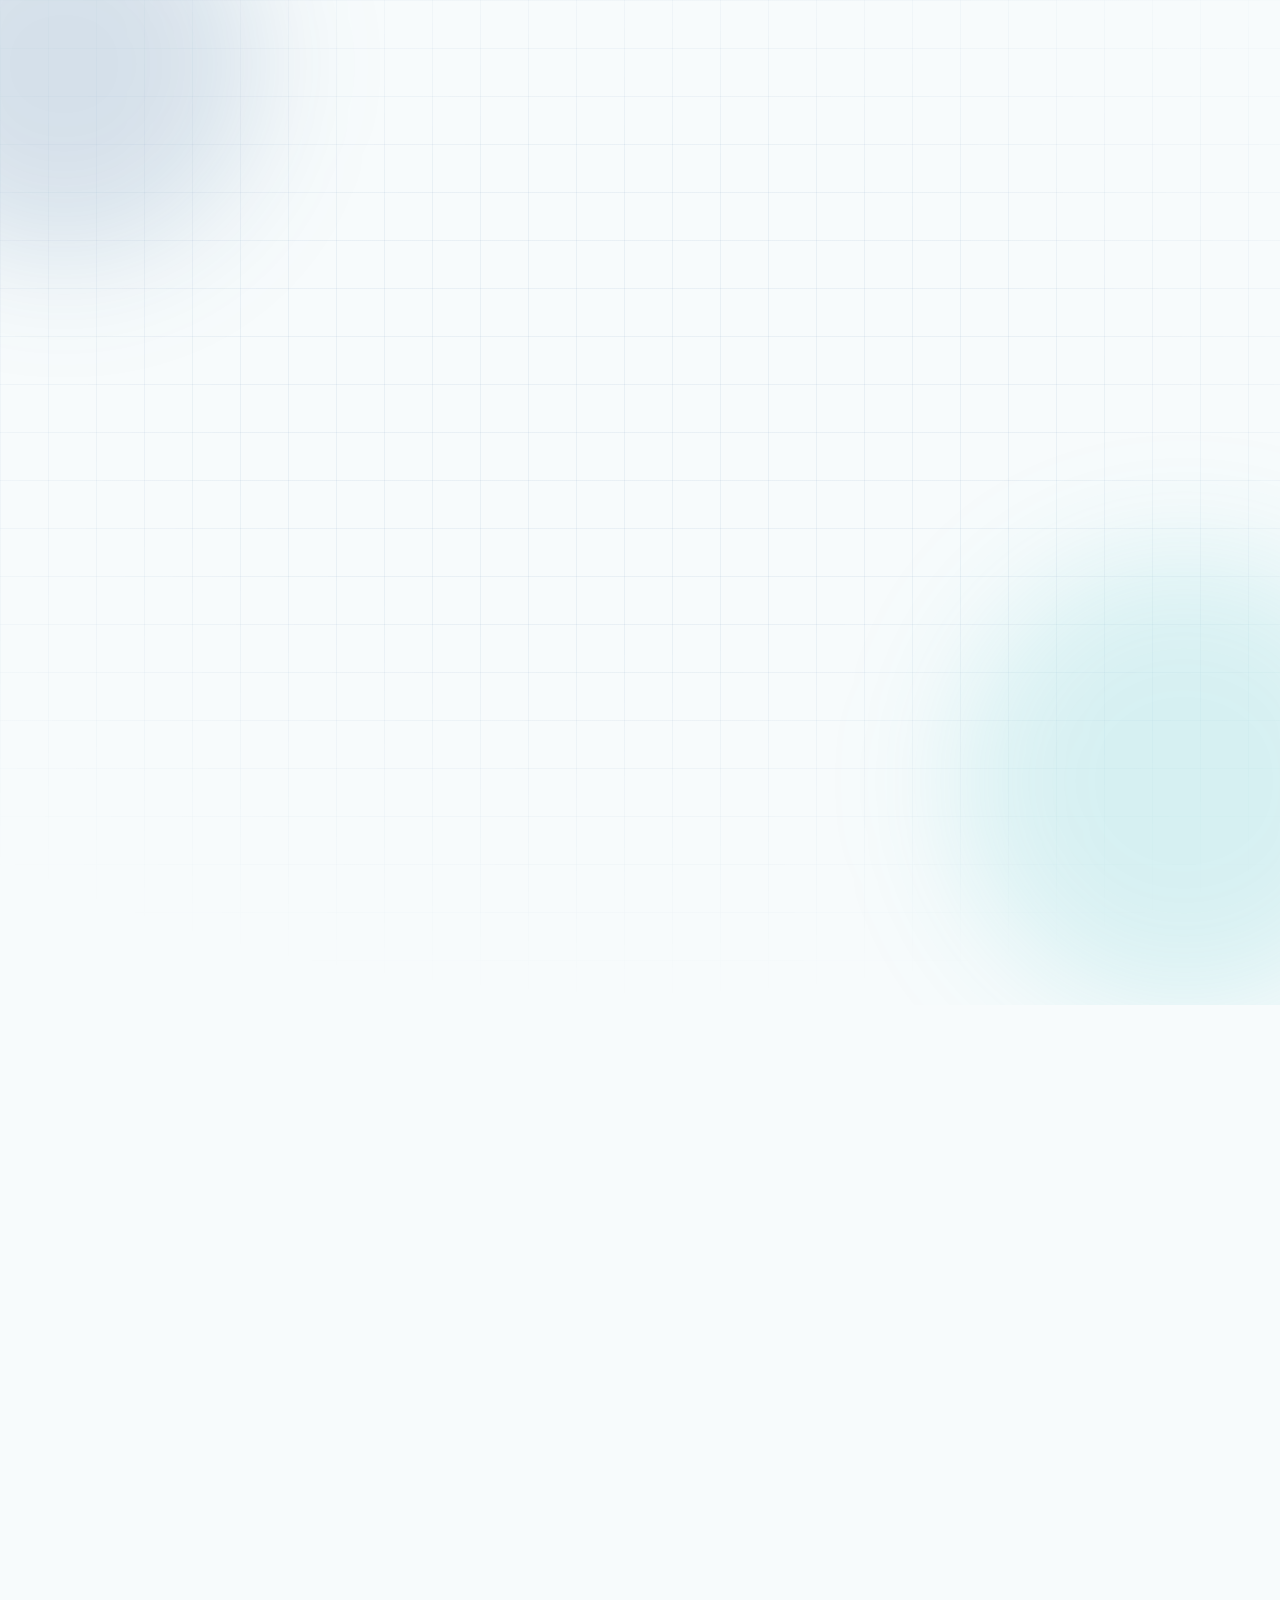
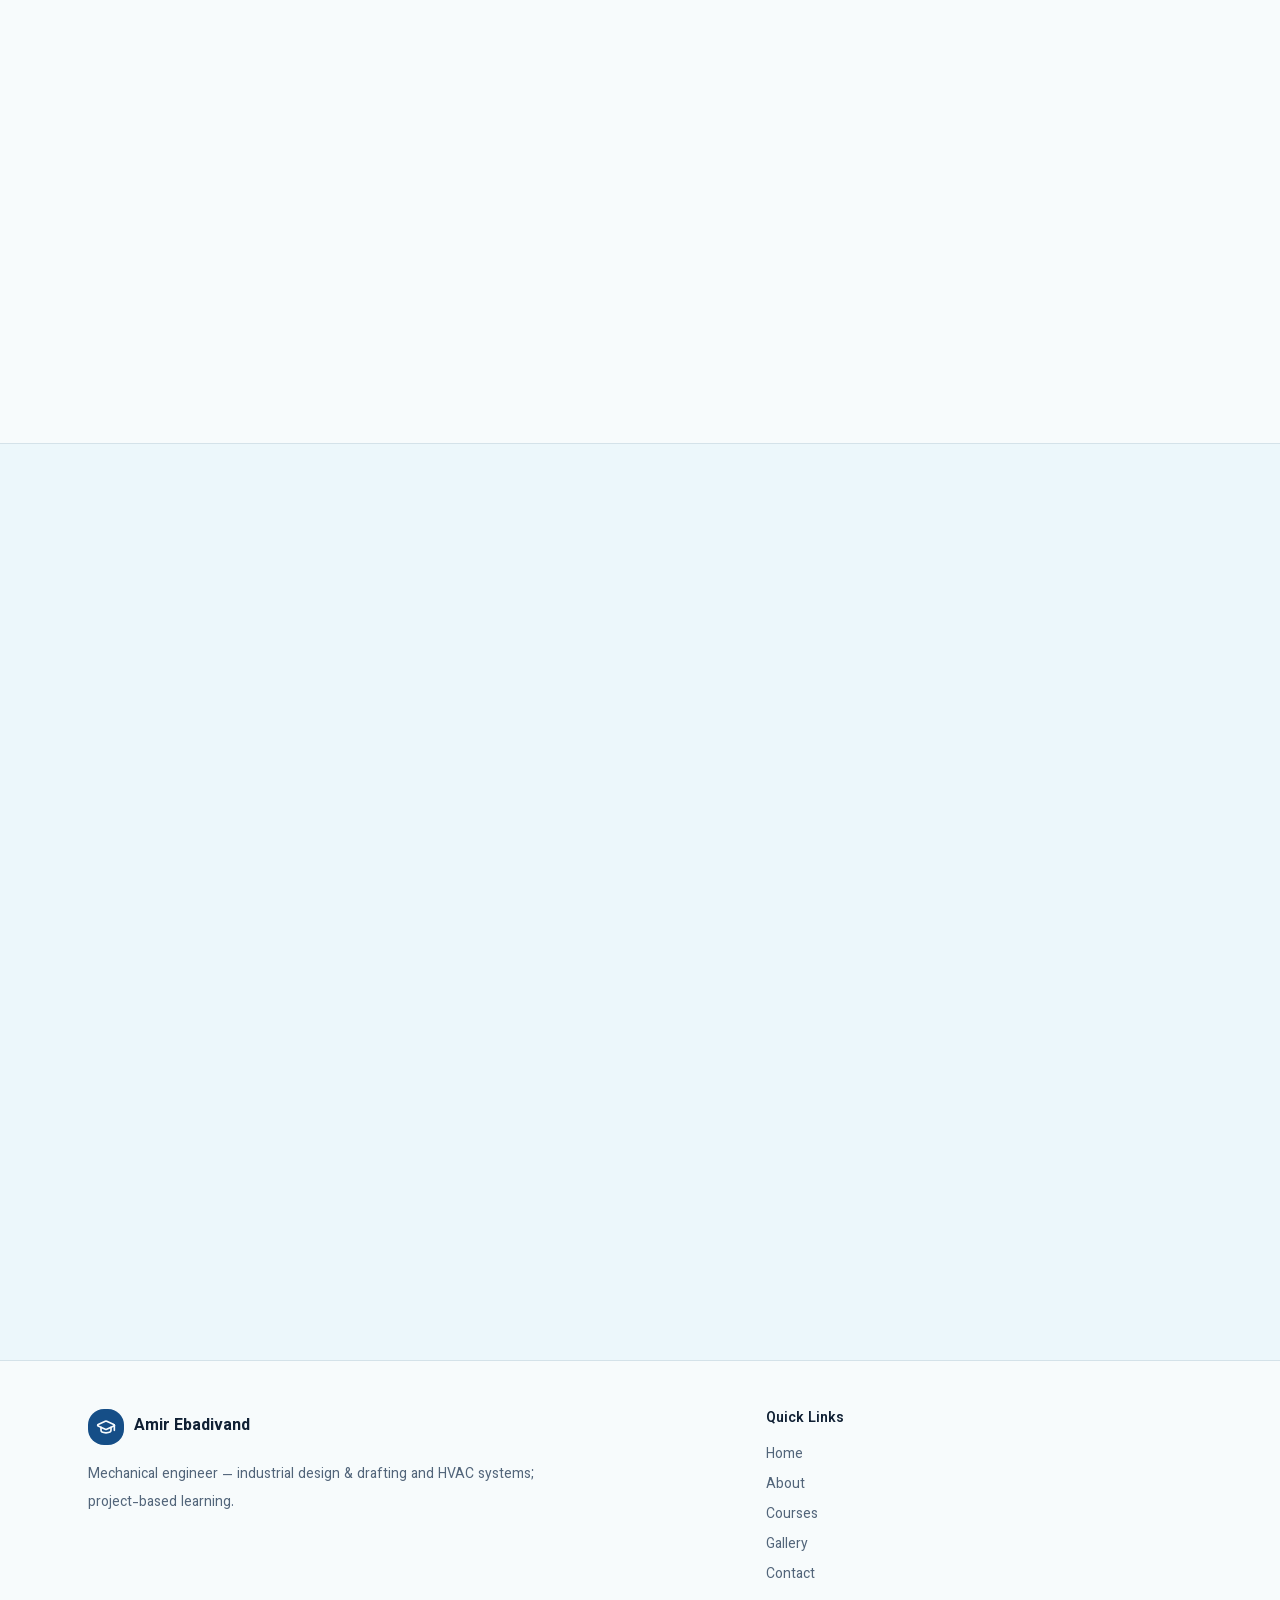
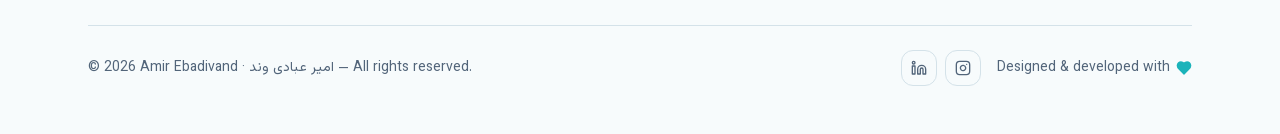
==== commit ada05344: "seo: add Persian name to meta descriptions and footer for bilingual name association" ====
--- a/index.html
+++ b/index.html
@@ -1 +1 @@
-<!DOCTYPE html><!--1epsP32Ft25nK7yPZWoXz--><html lang="en" dir="ltr"><head><meta charSet="utf-8"/><meta name="viewport" content="width=device-width, initial-scale=1"/><link rel="preload" href="/_next/static/media/ec8f59eafded4799-s.p.bd0c2d26.woff2" as="font" crossorigin="" type="font/woff2"/><link rel="preload" href="/_next/static/media/f1d25eabcf1db66d-s.p.c041a43b.woff2" as="font" crossorigin="" type="font/woff2"/><link rel="preload" as="image" href="/images/amir-portrait.jpg"/><link rel="stylesheet" href="/_next/static/chunks/e60f60c1a9a3c43f.css" data-precedence="next"/><link rel="stylesheet" href="/_next/static/chunks/ee3d0c612bcd6e96.css" data-precedence="next"/><link rel="preload" as="script" fetchPriority="low" href="/_next/static/chunks/556c8b59b4c9a879.js"/><script src="/_next/static/chunks/abc386bdde209760.js" async=""></script><script src="/_next/static/chunks/3b3c7ed019bbd741.js" async=""></script><script src="/_next/static/chunks/turbopack-4418671c871624ce.js" async=""></script><script src="/_next/static/chunks/aec0d1f562889586.js" async=""></script><script src="/_next/static/chunks/bfada05f7eac47c8.js" async=""></script><script src="/_next/static/chunks/ff1a16fafef87110.js" async=""></script><script src="/_next/static/chunks/d2be314c3ece3fbe.js" async=""></script><script src="/_next/static/chunks/1e665f371927be43.js" async=""></script><meta name="next-size-adjust" content=""/><title>Amir Ebadivand | Mechanical Engineer — Industrial Design &amp; HVAC Systems</title><meta name="description" content="Personal website of Amir Ebadivand — Mechanical Engineer, M.Sc. in Energy Conversion (University of Tabriz). Mechanical equipment design &amp; drafting, HVAC systems, hands-on CNC and technical sales; proficient in AutoCAD and Carrier HAP."/><meta name="author" content="Amir Ebadivand"/><meta name="keywords" content="امیر عبادی وند,مهندس مکانیک,طراحی و نقشه‌کشی صنعتی,تأسیسات مکانیکی,تهویه مطبوع,HVAC,AutoCAD,Carrier HAP,سردخانه,دانشگاه تبریز,Amir Ebadivand,Mechanical Engineer,Industrial Design"/><meta name="robots" content="index, follow"/><link rel="canonical" href="https://amir-ebadivand.github.io"/><meta property="og:title" content="Amir Ebadivand | Mechanical Engineer — Industrial Design &amp; HVAC Systems"/><meta property="og:description" content="Personal website of Amir Ebadivand — Mechanical Engineer, M.Sc. in Energy Conversion (University of Tabriz). Industrial design &amp; drafting, HVAC, CNC and technical sales."/><meta property="og:url" content="https://amir-ebadivand.github.io"/><meta property="og:site_name" content="Amir Ebadivand"/><meta property="og:locale" content="en_US"/><meta property="og:image" content="https://amir-ebadivand.github.io/images/amir-portrait.jpg"/><meta property="og:image:width" content="800"/><meta property="og:image:height" content="800"/><meta property="og:image:alt" content="امیر عبادی وند — مهندس مکانیک"/><meta property="og:locale:alternate" content="fa_IR"/><meta property="og:type" content="website"/><meta name="twitter:card" content="summary_large_image"/><meta name="twitter:title" content="Amir Ebadivand | Mechanical Engineer — Industrial Design &amp; HVAC Systems"/><meta name="twitter:description" content="Personal website of Amir Ebadivand — Mechanical Engineer, M.Sc. in Energy Conversion (University of Tabriz)."/><meta name="twitter:image" content="https://amir-ebadivand.github.io/images/amir-portrait.jpg"/><script src="/_next/static/chunks/664adc71bc2617c2.js" noModule=""></script></head><body class="vazirmatn_e8bde4d7-module__UQPStW__variable antialiased bg-background text-foreground font-sans" style="font-family:var(--font-vazirmatn), system-ui, sans-serif"><div hidden=""><!--$--><!--/$--></div><script>((a,b,c,d,e,f,g,h)=>{let i=document.documentElement,j=["light","dark"];function k(b){var c;(Array.isArray(a)?a:[a]).forEach(a=>{let c="class"===a,d=c&&f?e.map(a=>f[a]||a):e;c?(i.classList.remove(...d),i.classList.add(f&&f[b]?f[b]:b)):i.setAttribute(a,b)}),c=b,h&&j.includes(c)&&(i.style.colorScheme=c)}if(d)k(d);else try{let a=localStorage.getItem(b)||c,d=g&&"system"===a?window.matchMedia("(prefers-color-scheme: dark)").matches?"dark":"light":a;k(d)}catch(a){}})("class","theme","light",null,["light","dark"],null,false,true)</script><div class="min-h-screen flex flex-col"><header class="fixed top-0 inset-x-0 z-50 transition-all duration-300 bg-transparent" style="opacity:0;transform:translateY(-80px)"><div class="max-w-6xl mx-auto px-4 sm:px-6 h-16 flex items-center justify-between gap-3"><button class="flex items-center gap-2.5 group" aria-label="Amir Ebadivand"><span class="w-9 h-9 rounded-xl overflow-hidden ring-2 ring-primary/30 shadow-lg shadow-primary/30 transition-transform group-hover:scale-105 group-hover:rotate-3"><img alt="" loading="lazy" width="72" height="72" decoding="async" data-nimg="1" class="w-full h-full object-cover" style="color:transparent" src="/images/amir-portrait.jpg"/></span><span class="font-bold text-base sm:text-lg tracking-tight">Amir Ebadivand</span></button><nav class="hidden md:flex items-center gap-1" aria-label="Main"><button class="px-3.5 py-2 rounded-lg text-sm font-medium text-muted-foreground hover:text-foreground hover:bg-secondary transition-colors">Home</button><button class="px-3.5 py-2 rounded-lg text-sm font-medium text-muted-foreground hover:text-foreground hover:bg-secondary transition-colors">About</button><button class="px-3.5 py-2 rounded-lg text-sm font-medium text-muted-foreground hover:text-foreground hover:bg-secondary transition-colors">Courses</button><button class="px-3.5 py-2 rounded-lg text-sm font-medium text-muted-foreground hover:text-foreground hover:bg-secondary transition-colors">Gallery</button><button class="px-3.5 py-2 rounded-lg text-sm font-medium text-muted-foreground hover:text-foreground hover:bg-secondary transition-colors">Contact</button></nav><div class="flex items-center gap-1.5 sm:gap-2"><button data-slot="button" class="inline-flex items-center justify-center whitespace-nowrap transition-all disabled:pointer-events-none disabled:opacity-50 [&amp;_svg]:pointer-events-none [&amp;_svg:not([class*=&#x27;size-&#x27;])]:size-4 shrink-0 [&amp;_svg]:shrink-0 outline-none focus-visible:border-ring focus-visible:ring-ring/50 focus-visible:ring-[3px] aria-invalid:ring-destructive/20 dark:aria-invalid:ring-destructive/40 aria-invalid:border-destructive hover:bg-accent hover:text-accent-foreground dark:hover:bg-accent/50 rounded-md px-3 has-[&gt;svg]:px-2.5 gap-1.5 text-sm font-semibold h-9" aria-label="Switch language"><svg xmlns="http://www.w3.org/2000/svg" width="24" height="24" viewBox="0 0 24 24" fill="none" stroke="currentColor" stroke-width="2" stroke-linecap="round" stroke-linejoin="round" class="lucide lucide-languages w-4 h-4" aria-hidden="true"><path d="m5 8 6 6"></path><path d="m4 14 6-6 2-3"></path><path d="M2 5h12"></path><path d="M7 2h1"></path><path d="m22 22-5-10-5 10"></path><path d="M14 18h6"></path></svg>فا</button><button data-slot="button" class="inline-flex items-center justify-center gap-2 whitespace-nowrap rounded-md text-sm font-medium transition-all disabled:pointer-events-none disabled:opacity-50 [&amp;_svg]:pointer-events-none [&amp;_svg:not([class*=&#x27;size-&#x27;])]:size-4 shrink-0 [&amp;_svg]:shrink-0 outline-none focus-visible:border-ring focus-visible:ring-ring/50 focus-visible:ring-[3px] aria-invalid:ring-destructive/20 dark:aria-invalid:ring-destructive/40 aria-invalid:border-destructive hover:bg-accent hover:text-accent-foreground dark:hover:bg-accent/50 size-9 h-9 w-9" aria-label="Toggle dark/light mode"><svg xmlns="http://www.w3.org/2000/svg" width="24" height="24" viewBox="0 0 24 24" fill="none" stroke="currentColor" stroke-width="2" stroke-linecap="round" stroke-linejoin="round" class="lucide lucide-sun hidden dark:block w-[18px] h-[18px]" aria-hidden="true"><circle cx="12" cy="12" r="4"></circle><path d="M12 2v2"></path><path d="M12 20v2"></path><path d="m4.93 4.93 1.41 1.41"></path><path d="m17.66 17.66 1.41 1.41"></path><path d="M2 12h2"></path><path d="M20 12h2"></path><path d="m6.34 17.66-1.41 1.41"></path><path d="m19.07 4.93-1.41 1.41"></path></svg><svg xmlns="http://www.w3.org/2000/svg" width="24" height="24" viewBox="0 0 24 24" fill="none" stroke="currentColor" stroke-width="2" stroke-linecap="round" stroke-linejoin="round" class="lucide lucide-moon block dark:hidden w-[18px] h-[18px]" aria-hidden="true"><path d="M12 3a6 6 0 0 0 9 9 9 9 0 1 1-9-9Z"></path></svg></button><button data-slot="button" class="inline-flex items-center justify-center gap-2 whitespace-nowrap rounded-md text-sm font-medium transition-all disabled:pointer-events-none disabled:opacity-50 [&amp;_svg]:pointer-events-none [&amp;_svg:not([class*=&#x27;size-&#x27;])]:size-4 shrink-0 [&amp;_svg]:shrink-0 outline-none focus-visible:border-ring focus-visible:ring-ring/50 focus-visible:ring-[3px] aria-invalid:ring-destructive/20 dark:aria-invalid:ring-destructive/40 aria-invalid:border-destructive hover:bg-accent hover:text-accent-foreground dark:hover:bg-accent/50 size-9 h-9 w-9 md:hidden" aria-label="Menu"><svg xmlns="http://www.w3.org/2000/svg" width="24" height="24" viewBox="0 0 24 24" fill="none" stroke="currentColor" stroke-width="2" stroke-linecap="round" stroke-linejoin="round" class="lucide lucide-menu w-5 h-5" aria-hidden="true"><path d="M4 12h16"></path><path d="M4 18h16"></path><path d="M4 6h16"></path></svg></button></div></div></header><main class="flex-1"><section id="home" class="relative min-h-screen flex items-center overflow-hidden pt-16"><div class="absolute inset-0 hero-grid pointer-events-none" aria-hidden="true"></div><div class="absolute -top-32 -start-32 w-96 h-96 rounded-full bg-primary/15 blur-3xl pointer-events-none" aria-hidden="true"></div><div class="absolute bottom-0 -end-32 w-[28rem] h-[28rem] rounded-full bg-accent/15 blur-3xl pointer-events-none" aria-hidden="true"></div><div class="relative max-w-6xl mx-auto px-4 sm:px-6 py-20 w-full"><div class="grid lg:grid-cols-[1.15fr_0.85fr] gap-12 lg:gap-8 items-center"><div class="text-center lg:text-start"><div class="lg:hidden flex justify-center mb-8" style="opacity:0;transform:translateY(28px)"><div class="w-36 h-36 rounded-full bg-gradient-to-br from-primary via-primary/80 to-accent p-1 shadow-xl shadow-primary/25"><div class="w-full h-full rounded-full bg-card p-1"><img alt="Amir Ebadivand" loading="lazy" width="144" height="144" decoding="async" data-nimg="1" class="w-full h-full rounded-full object-cover" style="color:transparent" src="/images/amir-portrait.jpg"/></div></div></div><p class="inline-flex items-center gap-2 rounded-full border border-primary/25 bg-primary/5 px-4 py-1.5 text-sm font-medium text-primary mb-6" style="opacity:0;transform:translateY(28px)"><span class="w-1.5 h-1.5 rounded-full bg-accent animate-pulse"></span>Welcome to my world</p><h1 class="text-4xl sm:text-5xl lg:text-6xl font-extrabold leading-[1.15] tracking-tight" style="opacity:0;transform:translateY(28px)">Amir Ebadivand<span class="block mt-3 text-2xl sm:text-3xl lg:text-4xl font-bold"><span class="text-gradient">Mechanical Engineer | Industrial Design &amp; HVAC</span></span></h1><p class="mt-3 text-lg font-semibold text-muted-foreground" style="opacity:0;transform:translateY(28px)">Technical Drafting, HVAC &amp; Technical Sales</p><p class="mt-6 text-base sm:text-lg leading-8 text-muted-foreground max-w-xl mx-auto lg:mx-0" style="opacity:0;transform:translateY(28px)">M.Sc. Mechanical Engineer (Energy Conversion, University of Tabriz) with experience in mechanical equipment design &amp; drafting, HVAC systems, hands-on CNC work and technical sales; proficient in AutoCAD and Carrier HAP.</p><div class="mt-9 flex flex-wrap items-center justify-center lg:justify-start gap-3" style="opacity:0;transform:translateY(28px)"><button data-slot="button" class="inline-flex items-center justify-center gap-2 whitespace-nowrap font-medium disabled:pointer-events-none disabled:opacity-50 [&amp;_svg]:pointer-events-none [&amp;_svg:not([class*=&#x27;size-&#x27;])]:size-4 shrink-0 [&amp;_svg]:shrink-0 outline-none focus-visible:border-ring focus-visible:ring-ring/50 focus-visible:ring-[3px] aria-invalid:ring-destructive/20 dark:aria-invalid:ring-destructive/40 aria-invalid:border-destructive bg-primary text-primary-foreground hover:bg-primary/90 rounded-md has-[&gt;svg]:px-4 h-12 px-7 text-base shadow-lg shadow-primary/30 hover:shadow-primary/40 hover:-translate-y-0.5 transition-all">Explore Courses</button><button data-slot="button" class="inline-flex items-center justify-center gap-2 whitespace-nowrap font-medium disabled:pointer-events-none disabled:opacity-50 [&amp;_svg]:pointer-events-none [&amp;_svg:not([class*=&#x27;size-&#x27;])]:size-4 shrink-0 [&amp;_svg]:shrink-0 outline-none focus-visible:border-ring focus-visible:ring-ring/50 focus-visible:ring-[3px] aria-invalid:ring-destructive/20 dark:aria-invalid:ring-destructive/40 aria-invalid:border-destructive border bg-background shadow-xs hover:text-accent-foreground dark:bg-input/30 dark:border-input dark:hover:bg-input/50 rounded-md has-[&gt;svg]:px-4 h-12 px-7 text-base border-primary/30 hover:bg-primary/5 hover:-translate-y-0.5 transition-all">My Resume</button></div></div><div class="hidden lg:flex justify-center" style="opacity:0;transform:scale(0.9)"><div class="relative"><div class="w-80 h-80 rounded-full bg-gradient-to-br from-primary via-primary/80 to-accent p-1.5 shadow-2xl shadow-primary/30 rotate-3 hover:rotate-0 transition-transform duration-700"><div class="w-full h-full rounded-full bg-card p-2"><img alt="Amir Ebadivand" width="320" height="320" decoding="async" data-nimg="1" class="w-full h-full rounded-full object-cover" style="color:transparent" src="/images/amir-portrait.jpg"/></div></div><div class="absolute -top-2 -start-2 w-14 h-14 rounded-full bg-card border shadow-lg flex items-center justify-center" aria-hidden="true"><svg xmlns="http://www.w3.org/2000/svg" width="24" height="24" viewBox="0 0 24 24" fill="none" stroke="currentColor" stroke-width="2" stroke-linecap="round" stroke-linejoin="round" class="lucide lucide-cog w-7 h-7 text-primary animate-[spin_18s_linear_infinite]" aria-hidden="true"><path d="M12 20a8 8 0 1 0 0-16 8 8 0 0 0 0 16Z"></path><path d="M12 14a2 2 0 1 0 0-4 2 2 0 0 0 0 4Z"></path><path d="M12 2v2"></path><path d="M12 22v-2"></path><path d="m17 20.66-1-1.73"></path><path d="M11 10.27 7 3.34"></path><path d="m20.66 17-1.73-1"></path><path d="m3.34 7 1.73 1"></path><path d="M14 12h8"></path><path d="M2 12h2"></path><path d="m20.66 7-1.73 1"></path><path d="m3.34 17 1.73-1"></path><path d="m17 3.34-1 1.73"></path><path d="m11 13.73-4 6.93"></path></svg></div><div class="absolute -bottom-4 -start-6 bg-card border rounded-2xl shadow-xl px-5 py-3.5"><p class="text-xs text-muted-foreground">Courses</p><p class="text-xl font-extrabold text-primary">CAD / CAM / CNC</p></div><div class="absolute -top-6 -end-4 bg-card border rounded-2xl shadow-xl px-5 py-3.5"><p class="text-xs text-muted-foreground">Civilica</p><p class="text-lg font-extrabold text-accent">Researcher ✓</p></div></div></div></div><div class="mt-16 lg:mt-20 grid grid-cols-2 sm:grid-cols-4 gap-3 sm:gap-4" style="opacity:0;transform:translateY(30px)"><div class="group rounded-2xl border bg-card/60 backdrop-blur p-5 text-center hover:border-primary/40 hover:shadow-lg hover:shadow-primary/10 hover:-translate-y-1 transition-all duration-300"><svg xmlns="http://www.w3.org/2000/svg" width="24" height="24" viewBox="0 0 24 24" fill="none" stroke="currentColor" stroke-width="2" stroke-linecap="round" stroke-linejoin="round" class="lucide lucide-briefcase w-6 h-6 mx-auto text-primary mb-2 group-hover:scale-110 transition-transform" aria-hidden="true"><path d="M16 20V4a2 2 0 0 0-2-2h-4a2 2 0 0 0-2 2v16"></path><rect width="20" height="14" x="2" y="6" rx="2"></rect></svg><p class="text-2xl font-extrabold">4+</p><p class="text-xs sm:text-sm text-muted-foreground mt-1">Years of Experience</p></div><div class="group rounded-2xl border bg-card/60 backdrop-blur p-5 text-center hover:border-primary/40 hover:shadow-lg hover:shadow-primary/10 hover:-translate-y-1 transition-all duration-300"><svg xmlns="http://www.w3.org/2000/svg" width="24" height="24" viewBox="0 0 24 24" fill="none" stroke="currentColor" stroke-width="2" stroke-linecap="round" stroke-linejoin="round" class="lucide lucide-graduation-cap w-6 h-6 mx-auto text-primary mb-2 group-hover:scale-110 transition-transform" aria-hidden="true"><path d="M21.42 10.922a1 1 0 0 0-.019-1.838L12.83 5.18a2 2 0 0 0-1.66 0L2.6 9.08a1 1 0 0 0 0 1.832l8.57 3.908a2 2 0 0 0 1.66 0z"></path><path d="M22 10v6"></path><path d="M6 12.5V16a6 3 0 0 0 12 0v-3.5"></path></svg><p class="text-2xl font-extrabold">M.Sc.</p><p class="text-xs sm:text-sm text-muted-foreground mt-1">Education: Mechanical Eng.</p></div><div class="group rounded-2xl border bg-card/60 backdrop-blur p-5 text-center hover:border-primary/40 hover:shadow-lg hover:shadow-primary/10 hover:-translate-y-1 transition-all duration-300"><svg xmlns="http://www.w3.org/2000/svg" width="24" height="24" viewBox="0 0 24 24" fill="none" stroke="currentColor" stroke-width="2" stroke-linecap="round" stroke-linejoin="round" class="lucide lucide-building2 lucide-building-2 w-6 h-6 mx-auto text-primary mb-2 group-hover:scale-110 transition-transform" aria-hidden="true"><path d="M6 22V4a2 2 0 0 1 2-2h8a2 2 0 0 1 2 2v18Z"></path><path d="M6 12H4a2 2 0 0 0-2 2v6a2 2 0 0 0 2 2h2"></path><path d="M18 9h2a2 2 0 0 1 2 2v9a2 2 0 0 1-2 2h-2"></path><path d="M10 6h4"></path><path d="M10 10h4"></path><path d="M10 14h4"></path><path d="M10 18h4"></path></svg><p class="text-2xl font-extrabold">2</p><p class="text-xs sm:text-sm text-muted-foreground mt-1">Industrial Companies</p></div><div class="group rounded-2xl border bg-card/60 backdrop-blur p-5 text-center hover:border-primary/40 hover:shadow-lg hover:shadow-primary/10 hover:-translate-y-1 transition-all duration-300"><svg xmlns="http://www.w3.org/2000/svg" width="24" height="24" viewBox="0 0 24 24" fill="none" stroke="currentColor" stroke-width="2" stroke-linecap="round" stroke-linejoin="round" class="lucide lucide-award w-6 h-6 mx-auto text-primary mb-2 group-hover:scale-110 transition-transform" aria-hidden="true"><path d="m15.477 12.89 1.515 8.526a.5.5 0 0 1-.81.47l-3.58-2.687a1 1 0 0 0-1.197 0l-3.586 2.686a.5.5 0 0 1-.81-.469l1.514-8.526"></path><circle cx="12" cy="8" r="6"></circle></svg><p class="text-2xl font-extrabold">1</p><p class="text-xs sm:text-sm text-muted-foreground mt-1">Research Project</p></div></div><button class="mt-14 mx-auto flex flex-col items-center gap-1 text-muted-foreground hover:text-primary transition-colors" aria-label="Scroll down" style="opacity:0"><svg xmlns="http://www.w3.org/2000/svg" width="24" height="24" viewBox="0 0 24 24" fill="none" stroke="currentColor" stroke-width="2" stroke-linecap="round" stroke-linejoin="round" class="lucide lucide-arrow-down w-5 h-5 animate-bounce" aria-hidden="true"><path d="M12 5v14"></path><path d="m19 12-7 7-7-7"></path></svg></button></div></section><section id="about" class="relative py-24 scroll-mt-16"><div class="max-w-6xl mx-auto px-4 sm:px-6"><div class="text-center mb-14" style="opacity:0;transform:translateY(32px)"><p class="inline-flex items-center gap-2 text-sm font-semibold text-accent mb-2"><svg xmlns="http://www.w3.org/2000/svg" width="24" height="24" viewBox="0 0 24 24" fill="none" stroke="currentColor" stroke-width="2" stroke-linecap="round" stroke-linejoin="round" class="lucide lucide-user-round w-4 h-4" aria-hidden="true"><circle cx="12" cy="8" r="5"></circle><path d="M20 21a8 8 0 0 0-16 0"></path></svg>About</p><h2 class="text-3xl sm:text-4xl font-extrabold tracking-tight">About Me</h2><p class="mt-3 text-muted-foreground">A brief look at my professional journey</p></div><div class="grid lg:grid-cols-2 gap-8"><div class="space-y-8"><div class="rounded-2xl border bg-card p-6 sm:p-8 shadow-sm hover:shadow-lg hover:shadow-primary/5 transition-shadow" style="opacity:0;transform:translateY(32px)"><div class="flex items-center gap-4 mb-4"><span class="w-14 h-14 shrink-0 rounded-full bg-gradient-to-br from-primary to-accent p-0.5 shadow-md shadow-primary/25"><img alt="" loading="lazy" width="112" height="112" decoding="async" data-nimg="1" class="w-full h-full rounded-full object-cover" style="color:transparent" src="/images/amir-portrait.jpg"/></span><h3 class="text-xl font-bold">About Me</h3></div><p class="leading-8 text-muted-foreground text-[15px]">I am Amir Ebadivand, a mechanical engineer holding an M.Sc. in Energy Conversion from the University of Tabriz. My experience spans mechanical equipment design &amp; drafting, HVAC systems, hands-on CNC machining and supervising industrial part production. I have worked professionally with AutoCAD and Carrier HAP, and I&#x27;m passionate about passing my technical knowledge to a new generation of engineers through project-based learning.</p><p class="mt-4 leading-8 text-muted-foreground text-[15px]">I believe real learning happens through practice and projects. That&#x27;s why all of my courses are project-based, so students face real industry challenges from day one.</p></div><div class="rounded-2xl border bg-card p-6 sm:p-8 shadow-sm" style="opacity:0;transform:translateY(32px)"><h3 class="text-xl font-bold mb-5 flex items-center gap-2"><svg xmlns="http://www.w3.org/2000/svg" width="24" height="24" viewBox="0 0 24 24" fill="none" stroke="currentColor" stroke-width="2" stroke-linecap="round" stroke-linejoin="round" class="lucide lucide-award w-5 h-5 text-primary" aria-hidden="true"><path d="m15.477 12.89 1.515 8.526a.5.5 0 0 1-.81.47l-3.58-2.687a1 1 0 0 0-1.197 0l-3.586 2.686a.5.5 0 0 1-.81-.469l1.514-8.526"></path><circle cx="12" cy="8" r="6"></circle></svg>Credentials &amp; Achievements</h3><ul class="space-y-4"><li class="flex items-start gap-3 rounded-xl bg-secondary/50 border p-4 hover:bg-secondary transition-colors"><svg xmlns="http://www.w3.org/2000/svg" width="24" height="24" viewBox="0 0 24 24" fill="none" stroke="currentColor" stroke-width="2" stroke-linecap="round" stroke-linejoin="round" class="lucide lucide-badge-check w-5 h-5 mt-0.5 text-accent shrink-0" aria-hidden="true"><path d="M3.85 8.62a4 4 0 0 1 4.78-4.77 4 4 0 0 1 6.74 0 4 4 0 0 1 4.78 4.78 4 4 0 0 1 0 6.74 4 4 0 0 1-4.77 4.78 4 4 0 0 1-6.75 0 4 4 0 0 1-4.78-4.77 4 4 0 0 1 0-6.76Z"></path><path d="m9 12 2 2 4-4"></path></svg><div><p class="font-semibold text-[15px]">Specialty: Industrial Design &amp; HVAC</p><p class="text-sm text-muted-foreground mt-0.5 leading-6">Mechanical equipment design &amp; drafting; heating and cooling load calculations with AutoCAD and Carrier HAP</p></div></li><li class="flex items-start gap-3 rounded-xl bg-secondary/50 border p-4 hover:bg-secondary transition-colors"><svg xmlns="http://www.w3.org/2000/svg" width="24" height="24" viewBox="0 0 24 24" fill="none" stroke="currentColor" stroke-width="2" stroke-linecap="round" stroke-linejoin="round" class="lucide lucide-badge-check w-5 h-5 mt-0.5 text-accent shrink-0" aria-hidden="true"><path d="M3.85 8.62a4 4 0 0 1 4.78-4.77 4 4 0 0 1 6.74 0 4 4 0 0 1 4.78 4.78 4 4 0 0 1 0 6.74 4 4 0 0 1-4.77 4.78 4 4 0 0 1-6.75 0 4 4 0 0 1-4.78-4.77 4 4 0 0 1 0-6.76Z"></path><path d="m9 12 2 2 4-4"></path></svg><div><p class="font-semibold text-[15px]">Research Project: 2,000-ton Cold Storage</p><p class="text-sm text-muted-foreground mt-0.5 leading-6">Industrial refrigeration system design &amp; optimization, thermal load calculations and COP analysis</p></div></li><li class="flex items-start gap-3 rounded-xl bg-secondary/50 border p-4 hover:bg-secondary transition-colors"><svg xmlns="http://www.w3.org/2000/svg" width="24" height="24" viewBox="0 0 24 24" fill="none" stroke="currentColor" stroke-width="2" stroke-linecap="round" stroke-linejoin="round" class="lucide lucide-badge-check w-5 h-5 mt-0.5 text-accent shrink-0" aria-hidden="true"><path d="M3.85 8.62a4 4 0 0 1 4.78-4.77 4 4 0 0 1 6.74 0 4 4 0 0 1 4.78 4.78 4 4 0 0 1 0 6.74 4 4 0 0 1-4.77 4.78 4 4 0 0 1-6.75 0 4 4 0 0 1-4.78-4.77 4 4 0 0 1 0-6.76Z"></path><path d="m9 12 2 2 4-4"></path></svg><div><p class="font-semibold text-[15px]">Languages: Persian, Turkish, English</p><p class="text-sm text-muted-foreground mt-0.5 leading-6">Persian (fluent), Azerbaijani Turkish (conversational), English (intermediate)</p></div></li></ul></div></div><div class="space-y-8"><div class="rounded-2xl border bg-card p-6 sm:p-8 shadow-sm" style="opacity:0;transform:translateY(32px)"><h3 class="text-xl font-bold mb-5 flex items-center gap-2"><svg xmlns="http://www.w3.org/2000/svg" width="24" height="24" viewBox="0 0 24 24" fill="none" stroke="currentColor" stroke-width="2" stroke-linecap="round" stroke-linejoin="round" class="lucide lucide-graduation-cap w-5 h-5 text-primary" aria-hidden="true"><path d="M21.42 10.922a1 1 0 0 0-.019-1.838L12.83 5.18a2 2 0 0 0-1.66 0L2.6 9.08a1 1 0 0 0 0 1.832l8.57 3.908a2 2 0 0 0 1.66 0z"></path><path d="M22 10v6"></path><path d="M6 12.5V16a6 3 0 0 0 12 0v-3.5"></path></svg>Education</h3><div class="space-y-4"><div class="flex gap-4"><div class="flex flex-col items-center"><span class="w-3 h-3 rounded-full bg-primary ring-4 ring-primary/15"></span><span class="w-px flex-1 bg-border my-1"></span></div><div class="pb-2"><p class="font-semibold text-[15px]">M.Sc. in Mechanical Engineering</p><p class="text-sm text-muted-foreground mt-0.5">Energy Conversion — University of Tabriz</p></div></div><div class="flex gap-4"><div class="flex flex-col items-center"><span class="w-3 h-3 rounded-full bg-primary ring-4 ring-primary/15"></span></div><div class="pb-2"><p class="font-semibold text-[15px]">B.Sc. in Mechanical Engineering</p><p class="text-sm text-muted-foreground mt-0.5">Islamic Azad University, Bonab Branch</p></div></div></div></div><div class="rounded-2xl border bg-card p-6 sm:p-8 shadow-sm" style="opacity:0;transform:translateY(32px)"><h3 class="text-xl font-bold mb-5 flex items-center gap-2"><svg xmlns="http://www.w3.org/2000/svg" width="24" height="24" viewBox="0 0 24 24" fill="none" stroke="currentColor" stroke-width="2" stroke-linecap="round" stroke-linejoin="round" class="lucide lucide-scroll-text w-5 h-5 text-primary" aria-hidden="true"><path d="M15 12h-5"></path><path d="M15 8h-5"></path><path d="M19 17V5a2 2 0 0 0-2-2H4"></path><path d="M8 21h12a2 2 0 0 0 2-2v-1a1 1 0 0 0-1-1H11a1 1 0 0 0-1 1v1a2 2 0 1 1-4 0V5a2 2 0 1 0-4 0v2a1 1 0 0 0 1 1h3"></path></svg>Technical Skills</h3><div class="flex flex-wrap gap-2.5"><span class="rounded-full border border-primary/20 bg-primary/5 px-4 py-1.5 text-sm font-medium text-primary hover:bg-primary hover:text-primary-foreground transition-colors cursor-default">Mechanical Equipment Design &amp; Drafting</span><span class="rounded-full border border-primary/20 bg-primary/5 px-4 py-1.5 text-sm font-medium text-primary hover:bg-primary hover:text-primary-foreground transition-colors cursor-default">Industrial Blueprint Reading</span><span class="rounded-full border border-primary/20 bg-primary/5 px-4 py-1.5 text-sm font-medium text-primary hover:bg-primary hover:text-primary-foreground transition-colors cursor-default">Hands-on CNC Machining</span><span class="rounded-full border border-primary/20 bg-primary/5 px-4 py-1.5 text-sm font-medium text-primary hover:bg-primary hover:text-primary-foreground transition-colors cursor-default">Parts Fabrication Supervision</span><span class="rounded-full border border-primary/20 bg-primary/5 px-4 py-1.5 text-sm font-medium text-primary hover:bg-primary hover:text-primary-foreground transition-colors cursor-default">HVAC &amp; Air Conditioning Systems</span><span class="rounded-full border border-primary/20 bg-primary/5 px-4 py-1.5 text-sm font-medium text-primary hover:bg-primary hover:text-primary-foreground transition-colors cursor-default">AHU, Chillers &amp; Package Units</span><span class="rounded-full border border-primary/20 bg-primary/5 px-4 py-1.5 text-sm font-medium text-primary hover:bg-primary hover:text-primary-foreground transition-colors cursor-default">Heating &amp; Cooling Load Calculations</span><span class="rounded-full border border-primary/20 bg-primary/5 px-4 py-1.5 text-sm font-medium text-primary hover:bg-primary hover:text-primary-foreground transition-colors cursor-default">AutoCAD</span><span class="rounded-full border border-primary/20 bg-primary/5 px-4 py-1.5 text-sm font-medium text-primary hover:bg-primary hover:text-primary-foreground transition-colors cursor-default">Carrier HAP</span><span class="rounded-full border border-primary/20 bg-primary/5 px-4 py-1.5 text-sm font-medium text-primary hover:bg-primary hover:text-primary-foreground transition-colors cursor-default">Thermodynamics &amp; Heat Transfer</span><span class="rounded-full border border-primary/20 bg-primary/5 px-4 py-1.5 text-sm font-medium text-primary hover:bg-primary hover:text-primary-foreground transition-colors cursor-default">Technical Sales &amp; Industrial Commerce</span></div></div></div></div><div class="mt-12 rounded-2xl border bg-card p-6 sm:p-8 shadow-sm" style="opacity:0;transform:translateY(32px)"><h3 class="text-xl font-bold mb-8 flex items-center gap-2"><svg xmlns="http://www.w3.org/2000/svg" width="24" height="24" viewBox="0 0 24 24" fill="none" stroke="currentColor" stroke-width="2" stroke-linecap="round" stroke-linejoin="round" class="lucide lucide-info w-5 h-5 text-primary" aria-hidden="true"><circle cx="12" cy="12" r="10"></circle><path d="M12 16v-4"></path><path d="M12 8h.01"></path></svg>Career Timeline</h3><div class="grid sm:grid-cols-2 lg:grid-cols-3 gap-6"><div class="relative rounded-xl border bg-background p-5 hover:border-primary/40 hover:-translate-y-1 transition-all duration-300"><span class="absolute top-0 h-1 w-10 rounded-full bg-gradient-to-r from-primary to-accent" style="left:1.25rem"></span><p class="text-xs font-bold text-accent uppercase tracking-wide mt-2">2022 (1401)</p><p class="font-semibold mt-2 leading-6">Mechanical Design &amp; Drafting Expert — Radin Sanat Faraz Pars</p><p class="text-sm text-muted-foreground mt-1.5 leading-6">Designing mechanical HVAC equipment with AutoCAD and Carrier HAP</p></div><div class="relative rounded-xl border bg-background p-5 hover:border-primary/40 hover:-translate-y-1 transition-all duration-300"><span class="absolute top-0 h-1 w-10 rounded-full bg-gradient-to-r from-primary to-accent" style="left:1.25rem"></span><p class="text-xs font-bold text-accent uppercase tracking-wide mt-2">2025 (1404)</p><p class="font-semibold mt-2 leading-6">Industrial Equipment Engineering Expert — Arsal Goldasht Miyandoab</p><p class="text-sm text-muted-foreground mt-1.5 leading-6">Hands-on CNC work, production supervision and technical sales</p></div><div class="relative rounded-xl border bg-background p-5 hover:border-primary/40 hover:-translate-y-1 transition-all duration-300"><span class="absolute top-0 h-1 w-10 rounded-full bg-gradient-to-r from-primary to-accent" style="left:1.25rem"></span><p class="text-xs font-bold text-accent uppercase tracking-wide mt-2">Now</p><p class="font-semibold mt-2 leading-6">Open to Collaboration &amp; Technical Training</p><p class="text-sm text-muted-foreground mt-1.5 leading-6">Ready for design, production and technical sales roles + project-based teaching</p></div></div><p class="mt-6 text-xs text-muted-foreground/80">The information above is based on Amir Ebadivand&#x27;s official resume.</p></div></div></section><section id="courses" class="relative py-24 bg-secondary/40 border-y scroll-mt-16"><div class="max-w-6xl mx-auto px-4 sm:px-6"><div class="text-center mb-14" style="opacity:0;transform:translateY(32px)"><p class="inline-flex items-center gap-2 text-sm font-semibold text-accent mb-2"><svg xmlns="http://www.w3.org/2000/svg" width="24" height="24" viewBox="0 0 24 24" fill="none" stroke="currentColor" stroke-width="2" stroke-linecap="round" stroke-linejoin="round" class="lucide lucide-book-open-check w-4 h-4" aria-hidden="true"><path d="M12 21V7"></path><path d="m16 12 2 2 4-4"></path><path d="M22 6V4a1 1 0 0 0-1-1h-5a4 4 0 0 0-4 4 4 4 0 0 0-4-4H3a1 1 0 0 0-1 1v13a1 1 0 0 0 1 1h6a3 3 0 0 1 3 3 3 3 0 0 1 3-3h6a1 1 0 0 0 1-1v-1.3"></path></svg>Courses</p><h2 class="text-3xl sm:text-4xl font-extrabold tracking-tight">Courses</h2><p class="mt-3 text-muted-foreground">Your professional learning path in mechanical engineering — from drafting to HVAC</p></div><div class="grid sm:grid-cols-2 lg:grid-cols-3 gap-5"><article class="group relative rounded-2xl border bg-card p-6 shadow-sm hover:shadow-xl hover:shadow-primary/10 hover:-translate-y-1.5 hover:border-primary/40 transition-all duration-300 flex flex-col" style="opacity:0;transform:translateY(32px)"><div class="flex items-start justify-between mb-5"><span class="flex items-center justify-center w-12 h-12 rounded-xl bg-primary/10 text-primary group-hover:bg-primary group-hover:text-primary-foreground transition-all duration-300"><svg xmlns="http://www.w3.org/2000/svg" width="24" height="24" viewBox="0 0 24 24" fill="none" stroke="currentColor" stroke-width="2" stroke-linecap="round" stroke-linejoin="round" class="lucide lucide-drafting-compass w-6 h-6" aria-hidden="true"><path d="m12.99 6.74 1.93 3.44"></path><path d="M19.136 12a10 10 0 0 1-14.271 0"></path><path d="m21 21-2.16-3.84"></path><path d="m3 21 8.02-14.26"></path><circle cx="12" cy="5" r="2"></circle></svg></span><span class="inline-flex items-center gap-1.5 rounded-full bg-accent/10 text-accent px-3 py-1 text-xs font-semibold"><svg xmlns="http://www.w3.org/2000/svg" width="24" height="24" viewBox="0 0 24 24" fill="none" stroke="currentColor" stroke-width="2" stroke-linecap="round" stroke-linejoin="round" class="lucide lucide-signal w-3 h-3" aria-hidden="true"><path d="M2 20h.01"></path><path d="M7 20v-4"></path><path d="M12 20v-8"></path><path d="M17 20V8"></path><path d="M22 4v16"></path></svg>Beginner to Advanced</span></div><h3 class="text-lg font-bold leading-7 group-hover:text-primary transition-colors">Industrial Blueprint Reading &amp; Drafting with AutoCAD</h3><p class="mt-2.5 text-sm leading-7 text-muted-foreground flex-1">From 2D drafting to preparing and revising technical drawings of mechanical equipment, per industrial standards.</p><div class="mt-5 pt-5 border-t"><span class="inline-flex items-center gap-1.5 text-sm text-muted-foreground"><svg xmlns="http://www.w3.org/2000/svg" width="24" height="24" viewBox="0 0 24 24" fill="none" stroke="currentColor" stroke-width="2" stroke-linecap="round" stroke-linejoin="round" class="lucide lucide-clock3 lucide-clock-3 w-4 h-4 text-primary" aria-hidden="true"><path d="M12 6v6h4"></path><circle cx="12" cy="12" r="10"></circle></svg>30 hours</span></div></article><article class="group relative rounded-2xl border bg-card p-6 shadow-sm hover:shadow-xl hover:shadow-primary/10 hover:-translate-y-1.5 hover:border-primary/40 transition-all duration-300 flex flex-col" style="opacity:0;transform:translateY(32px)"><div class="flex items-start justify-between mb-5"><span class="flex items-center justify-center w-12 h-12 rounded-xl bg-primary/10 text-primary group-hover:bg-primary group-hover:text-primary-foreground transition-all duration-300"><svg xmlns="http://www.w3.org/2000/svg" width="24" height="24" viewBox="0 0 24 24" fill="none" stroke="currentColor" stroke-width="2" stroke-linecap="round" stroke-linejoin="round" class="lucide lucide-wind w-6 h-6" aria-hidden="true"><path d="M12.8 19.6A2 2 0 1 0 14 16H2"></path><path d="M17.5 8a2.5 2.5 0 1 1 2 4H2"></path><path d="M9.8 4.4A2 2 0 1 1 11 8H2"></path></svg></span><span class="inline-flex items-center gap-1.5 rounded-full bg-accent/10 text-accent px-3 py-1 text-xs font-semibold"><svg xmlns="http://www.w3.org/2000/svg" width="24" height="24" viewBox="0 0 24 24" fill="none" stroke="currentColor" stroke-width="2" stroke-linecap="round" stroke-linejoin="round" class="lucide lucide-signal w-3 h-3" aria-hidden="true"><path d="M2 20h.01"></path><path d="M7 20v-4"></path><path d="M12 20v-8"></path><path d="M17 20V8"></path><path d="M22 4v16"></path></svg>Beginner to Intermediate</span></div><h3 class="text-lg font-bold leading-7 group-hover:text-primary transition-colors">HVAC System Design</h3><p class="mt-2.5 text-sm leading-7 text-muted-foreground flex-1">Principles of designing heating, cooling and air conditioning systems matched to operating conditions.</p><div class="mt-5 pt-5 border-t"><span class="inline-flex items-center gap-1.5 text-sm text-muted-foreground"><svg xmlns="http://www.w3.org/2000/svg" width="24" height="24" viewBox="0 0 24 24" fill="none" stroke="currentColor" stroke-width="2" stroke-linecap="round" stroke-linejoin="round" class="lucide lucide-clock3 lucide-clock-3 w-4 h-4 text-primary" aria-hidden="true"><path d="M12 6v6h4"></path><circle cx="12" cy="12" r="10"></circle></svg>30 hours</span></div></article><article class="group relative rounded-2xl border bg-card p-6 shadow-sm hover:shadow-xl hover:shadow-primary/10 hover:-translate-y-1.5 hover:border-primary/40 transition-all duration-300 flex flex-col" style="opacity:0;transform:translateY(32px)"><div class="flex items-start justify-between mb-5"><span class="flex items-center justify-center w-12 h-12 rounded-xl bg-primary/10 text-primary group-hover:bg-primary group-hover:text-primary-foreground transition-all duration-300"><svg xmlns="http://www.w3.org/2000/svg" width="24" height="24" viewBox="0 0 24 24" fill="none" stroke="currentColor" stroke-width="2" stroke-linecap="round" stroke-linejoin="round" class="lucide lucide-thermometer w-6 h-6" aria-hidden="true"><path d="M14 4v10.54a4 4 0 1 1-4 0V4a2 2 0 0 1 4 0Z"></path></svg></span><span class="inline-flex items-center gap-1.5 rounded-full bg-accent/10 text-accent px-3 py-1 text-xs font-semibold"><svg xmlns="http://www.w3.org/2000/svg" width="24" height="24" viewBox="0 0 24 24" fill="none" stroke="currentColor" stroke-width="2" stroke-linecap="round" stroke-linejoin="round" class="lucide lucide-signal w-3 h-3" aria-hidden="true"><path d="M2 20h.01"></path><path d="M7 20v-4"></path><path d="M12 20v-8"></path><path d="M17 20V8"></path><path d="M22 4v16"></path></svg>Intermediate</span></div><h3 class="text-lg font-bold leading-7 group-hover:text-primary transition-colors">Heating &amp; Cooling Load Calculations with Carrier HAP</h3><p class="mt-2.5 text-sm leading-7 text-muted-foreground flex-1">Calculating building thermal loads and designing air conditioning systems with Carrier software.</p><div class="mt-5 pt-5 border-t"><span class="inline-flex items-center gap-1.5 text-sm text-muted-foreground"><svg xmlns="http://www.w3.org/2000/svg" width="24" height="24" viewBox="0 0 24 24" fill="none" stroke="currentColor" stroke-width="2" stroke-linecap="round" stroke-linejoin="round" class="lucide lucide-clock3 lucide-clock-3 w-4 h-4 text-primary" aria-hidden="true"><path d="M12 6v6h4"></path><circle cx="12" cy="12" r="10"></circle></svg>20 hours</span></div></article><article class="group relative rounded-2xl border bg-card p-6 shadow-sm hover:shadow-xl hover:shadow-primary/10 hover:-translate-y-1.5 hover:border-primary/40 transition-all duration-300 flex flex-col" style="opacity:0;transform:translateY(32px)"><div class="flex items-start justify-between mb-5"><span class="flex items-center justify-center w-12 h-12 rounded-xl bg-primary/10 text-primary group-hover:bg-primary group-hover:text-primary-foreground transition-all duration-300"><svg xmlns="http://www.w3.org/2000/svg" width="24" height="24" viewBox="0 0 24 24" fill="none" stroke="currentColor" stroke-width="2" stroke-linecap="round" stroke-linejoin="round" class="lucide lucide-building2 lucide-building-2 w-6 h-6" aria-hidden="true"><path d="M6 22V4a2 2 0 0 1 2-2h8a2 2 0 0 1 2 2v18Z"></path><path d="M6 12H4a2 2 0 0 0-2 2v6a2 2 0 0 0 2 2h2"></path><path d="M18 9h2a2 2 0 0 1 2 2v9a2 2 0 0 1-2 2h-2"></path><path d="M10 6h4"></path><path d="M10 10h4"></path><path d="M10 14h4"></path><path d="M10 18h4"></path></svg></span><span class="inline-flex items-center gap-1.5 rounded-full bg-accent/10 text-accent px-3 py-1 text-xs font-semibold"><svg xmlns="http://www.w3.org/2000/svg" width="24" height="24" viewBox="0 0 24 24" fill="none" stroke="currentColor" stroke-width="2" stroke-linecap="round" stroke-linejoin="round" class="lucide lucide-signal w-3 h-3" aria-hidden="true"><path d="M2 20h.01"></path><path d="M7 20v-4"></path><path d="M12 20v-8"></path><path d="M17 20V8"></path><path d="M22 4v16"></path></svg>Beginner</span></div><h3 class="text-lg font-bold leading-7 group-hover:text-primary transition-colors">Building Mechanical Installations</h3><p class="mt-2.5 text-sm leading-7 text-muted-foreground flex-1">Principles of designing and implementing building mechanical systems — from heat exchangers to distribution networks.</p><div class="mt-5 pt-5 border-t"><span class="inline-flex items-center gap-1.5 text-sm text-muted-foreground"><svg xmlns="http://www.w3.org/2000/svg" width="24" height="24" viewBox="0 0 24 24" fill="none" stroke="currentColor" stroke-width="2" stroke-linecap="round" stroke-linejoin="round" class="lucide lucide-clock3 lucide-clock-3 w-4 h-4 text-primary" aria-hidden="true"><path d="M12 6v6h4"></path><circle cx="12" cy="12" r="10"></circle></svg>25 hours</span></div></article><article class="group relative rounded-2xl border bg-card p-6 shadow-sm hover:shadow-xl hover:shadow-primary/10 hover:-translate-y-1.5 hover:border-primary/40 transition-all duration-300 flex flex-col" style="opacity:0;transform:translateY(32px)"><div class="flex items-start justify-between mb-5"><span class="flex items-center justify-center w-12 h-12 rounded-xl bg-primary/10 text-primary group-hover:bg-primary group-hover:text-primary-foreground transition-all duration-300"><svg xmlns="http://www.w3.org/2000/svg" width="24" height="24" viewBox="0 0 24 24" fill="none" stroke="currentColor" stroke-width="2" stroke-linecap="round" stroke-linejoin="round" class="lucide lucide-fan w-6 h-6" aria-hidden="true"><path d="M10.827 16.379a6.082 6.082 0 0 1-8.618-7.002l5.412 1.45a6.082 6.082 0 0 1 7.002-8.618l-1.45 5.412a6.082 6.082 0 0 1 8.618 7.002l-5.412-1.45a6.082 6.082 0 0 1-7.002 8.618l1.45-5.412Z"></path><path d="M12 12v.01"></path></svg></span><span class="inline-flex items-center gap-1.5 rounded-full bg-accent/10 text-accent px-3 py-1 text-xs font-semibold"><svg xmlns="http://www.w3.org/2000/svg" width="24" height="24" viewBox="0 0 24 24" fill="none" stroke="currentColor" stroke-width="2" stroke-linecap="round" stroke-linejoin="round" class="lucide lucide-signal w-3 h-3" aria-hidden="true"><path d="M2 20h.01"></path><path d="M7 20v-4"></path><path d="M12 20v-8"></path><path d="M17 20V8"></path><path d="M22 4v16"></path></svg>Intermediate</span></div><h3 class="text-lg font-bold leading-7 group-hover:text-primary transition-colors">Cooling &amp; Heating Equipment: Chillers, AHU &amp; Packages</h3><p class="mt-2.5 text-sm leading-7 text-muted-foreground flex-1">Technical specs and operation of chillers, air handling units (AHU), packages, air washers and condensing units.</p><div class="mt-5 pt-5 border-t"><span class="inline-flex items-center gap-1.5 text-sm text-muted-foreground"><svg xmlns="http://www.w3.org/2000/svg" width="24" height="24" viewBox="0 0 24 24" fill="none" stroke="currentColor" stroke-width="2" stroke-linecap="round" stroke-linejoin="round" class="lucide lucide-clock3 lucide-clock-3 w-4 h-4 text-primary" aria-hidden="true"><path d="M12 6v6h4"></path><circle cx="12" cy="12" r="10"></circle></svg>30 hours</span></div></article><article class="group relative rounded-2xl border bg-card p-6 shadow-sm hover:shadow-xl hover:shadow-primary/10 hover:-translate-y-1.5 hover:border-primary/40 transition-all duration-300 flex flex-col" style="opacity:0;transform:translateY(32px)"><div class="flex items-start justify-between mb-5"><span class="flex items-center justify-center w-12 h-12 rounded-xl bg-primary/10 text-primary group-hover:bg-primary group-hover:text-primary-foreground transition-all duration-300"><svg xmlns="http://www.w3.org/2000/svg" width="24" height="24" viewBox="0 0 24 24" fill="none" stroke="currentColor" stroke-width="2" stroke-linecap="round" stroke-linejoin="round" class="lucide lucide-sliders-horizontal w-6 h-6" aria-hidden="true"><line x1="21" x2="14" y1="4" y2="4"></line><line x1="10" x2="3" y1="4" y2="4"></line><line x1="21" x2="12" y1="12" y2="12"></line><line x1="8" x2="3" y1="12" y2="12"></line><line x1="21" x2="16" y1="20" y2="20"></line><line x1="12" x2="3" y1="20" y2="20"></line><line x1="14" x2="14" y1="2" y2="6"></line><line x1="8" x2="8" y1="10" y2="14"></line><line x1="16" x2="16" y1="18" y2="22"></line></svg></span><span class="inline-flex items-center gap-1.5 rounded-full bg-accent/10 text-accent px-3 py-1 text-xs font-semibold"><svg xmlns="http://www.w3.org/2000/svg" width="24" height="24" viewBox="0 0 24 24" fill="none" stroke="currentColor" stroke-width="2" stroke-linecap="round" stroke-linejoin="round" class="lucide lucide-signal w-3 h-3" aria-hidden="true"><path d="M2 20h.01"></path><path d="M7 20v-4"></path><path d="M12 20v-8"></path><path d="M17 20V8"></path><path d="M22 4v16"></path></svg>Beginner to Intermediate</span></div><h3 class="text-lg font-bold leading-7 group-hover:text-primary transition-colors">CNC Machining &amp; Production Supervision</h3><p class="mt-2.5 text-sm leading-7 text-muted-foreground flex-1">Hands-on CNC machine work and supervising part production compliance with drawings and technical specs.</p><div class="mt-5 pt-5 border-t"><span class="inline-flex items-center gap-1.5 text-sm text-muted-foreground"><svg xmlns="http://www.w3.org/2000/svg" width="24" height="24" viewBox="0 0 24 24" fill="none" stroke="currentColor" stroke-width="2" stroke-linecap="round" stroke-linejoin="round" class="lucide lucide-clock3 lucide-clock-3 w-4 h-4 text-primary" aria-hidden="true"><path d="M12 6v6h4"></path><circle cx="12" cy="12" r="10"></circle></svg>25 hours</span></div></article></div></div></section><section id="gallery" class="relative py-24 scroll-mt-16"><div class="max-w-6xl mx-auto px-4 sm:px-6"><div class="text-center mb-14" style="opacity:0;transform:translateY(32px)"><p class="inline-flex items-center gap-2 text-sm font-semibold text-accent mb-2"><svg xmlns="http://www.w3.org/2000/svg" width="24" height="24" viewBox="0 0 24 24" fill="none" stroke="currentColor" stroke-width="2" stroke-linecap="round" stroke-linejoin="round" class="lucide lucide-images w-4 h-4" aria-hidden="true"><path d="M18 22H4a2 2 0 0 1-2-2V6"></path><path d="m22 13-1.296-1.296a2.41 2.41 0 0 0-3.408 0L11 18"></path><circle cx="12" cy="8" r="2"></circle><rect width="16" height="16" x="6" y="2" rx="2"></rect></svg>Gallery</p><h2 class="text-3xl sm:text-4xl font-extrabold tracking-tight">Gallery</h2><p class="mt-3 text-muted-foreground">Me and the machines I&#x27;ve worked with — from HVAC to power transmission</p></div><div class="grid grid-cols-2 lg:grid-cols-3 gap-4 sm:gap-5"><figure class="group relative overflow-hidden rounded-2xl border bg-card cursor-zoom-in hover:border-primary/40 transition-all duration-300" style="opacity:0;transform:translateY(32px)"><img src="/gallery/cnc-machine.jpg" alt="CNC milling machine — precision metal machining" loading="lazy" class="aspect-[4/3] w-full object-cover transition-transform duration-500 group-hover:scale-105"/><figcaption class="absolute inset-x-0 bottom-0 bg-gradient-to-t from-black/75 via-black/30 to-transparent p-4 pt-10 translate-y-1 opacity-0 group-hover:translate-y-0 group-hover:opacity-100 transition-all duration-300"><span class="text-white text-sm font-semibold">CNC milling machine — precision metal machining</span></figcaption></figure><figure class="group relative overflow-hidden rounded-2xl border bg-card cursor-zoom-in hover:border-primary/40 transition-all duration-300" style="opacity:0;transform:translateY(32px)"><img src="/gallery/amir-suit.jpg" alt="At the industrial expo" loading="lazy" class="aspect-[4/3] w-full object-cover transition-transform duration-500 group-hover:scale-105"/><figcaption class="absolute inset-x-0 bottom-0 bg-gradient-to-t from-black/75 via-black/30 to-transparent p-4 pt-10 translate-y-1 opacity-0 group-hover:translate-y-0 group-hover:opacity-100 transition-all duration-300"><span class="text-white text-sm font-semibold">At the industrial expo</span></figcaption></figure><figure class="group relative overflow-hidden rounded-2xl border bg-card cursor-zoom-in hover:border-primary/40 transition-all duration-300" style="opacity:0;transform:translateY(32px)"><img src="/gallery/amir-2.jpg" alt="At work and everyday life" loading="lazy" class="aspect-[4/3] w-full object-cover transition-transform duration-500 group-hover:scale-105"/><figcaption class="absolute inset-x-0 bottom-0 bg-gradient-to-t from-black/75 via-black/30 to-transparent p-4 pt-10 translate-y-1 opacity-0 group-hover:translate-y-0 group-hover:opacity-100 transition-all duration-300"><span class="text-white text-sm font-semibold">At work and everyday life</span></figcaption></figure><figure class="group relative overflow-hidden rounded-2xl border bg-card cursor-zoom-in hover:border-primary/40 transition-all duration-300" style="opacity:0;transform:translateY(32px)"><img src="/gallery/amir-radin-ahu.jpg" alt="Beside the Radin AHU — HVAC expo" loading="lazy" class="aspect-[4/3] w-full object-cover transition-transform duration-500 group-hover:scale-105"/><figcaption class="absolute inset-x-0 bottom-0 bg-gradient-to-t from-black/75 via-black/30 to-transparent p-4 pt-10 translate-y-1 opacity-0 group-hover:translate-y-0 group-hover:opacity-100 transition-all duration-300"><span class="text-white text-sm font-semibold">Beside the Radin AHU — HVAC expo</span></figcaption></figure><figure class="group relative overflow-hidden rounded-2xl border bg-card cursor-zoom-in hover:border-primary/40 transition-all duration-300" style="opacity:0;transform:translateY(32px)"><img src="/gallery/amir-rsf-booth.jpg" alt="Radin Sanat Faraz expo booth" loading="lazy" class="aspect-[4/3] w-full object-cover transition-transform duration-500 group-hover:scale-105"/><figcaption class="absolute inset-x-0 bottom-0 bg-gradient-to-t from-black/75 via-black/30 to-transparent p-4 pt-10 translate-y-1 opacity-0 group-hover:translate-y-0 group-hover:opacity-100 transition-all duration-300"><span class="text-white text-sm font-semibold">Radin Sanat Faraz expo booth</span></figcaption></figure><figure class="group relative overflow-hidden rounded-2xl border bg-card cursor-zoom-in hover:border-primary/40 transition-all duration-300" style="opacity:0;transform:translateY(32px)"><img src="/gallery/amir-rsf-team.jpg" alt="Radin Sanat Faraz team at the booth" loading="lazy" class="aspect-[4/3] w-full object-cover transition-transform duration-500 group-hover:scale-105"/><figcaption class="absolute inset-x-0 bottom-0 bg-gradient-to-t from-black/75 via-black/30 to-transparent p-4 pt-10 translate-y-1 opacity-0 group-hover:translate-y-0 group-hover:opacity-100 transition-all duration-300"><span class="text-white text-sm font-semibold">Radin Sanat Faraz team at the booth</span></figcaption></figure><figure class="group relative overflow-hidden rounded-2xl border bg-card cursor-zoom-in hover:border-primary/40 transition-all duration-300" style="opacity:0;transform:translateY(32px)"><img src="/gallery/radin-factory.jpg" alt="Chiller assembly line — Radin Sanat factory" loading="lazy" class="aspect-[4/3] w-full object-cover transition-transform duration-500 group-hover:scale-105"/><figcaption class="absolute inset-x-0 bottom-0 bg-gradient-to-t from-black/75 via-black/30 to-transparent p-4 pt-10 translate-y-1 opacity-0 group-hover:translate-y-0 group-hover:opacity-100 transition-all duration-300"><span class="text-white text-sm font-semibold">Chiller assembly line — Radin Sanat factory</span></figcaption></figure><figure class="group relative overflow-hidden rounded-2xl border bg-card cursor-zoom-in hover:border-primary/40 transition-all duration-300" style="opacity:0;transform:translateY(32px)"><img src="/gallery/radin-chiller-air.jpg" alt="Air-cooled chiller — Radin Sanat Faraz" loading="lazy" class="aspect-[4/3] w-full object-cover transition-transform duration-500 group-hover:scale-105"/><figcaption class="absolute inset-x-0 bottom-0 bg-gradient-to-t from-black/75 via-black/30 to-transparent p-4 pt-10 translate-y-1 opacity-0 group-hover:translate-y-0 group-hover:opacity-100 transition-all duration-300"><span class="text-white text-sm font-semibold">Air-cooled chiller — Radin Sanat Faraz</span></figcaption></figure><figure class="group relative overflow-hidden rounded-2xl border bg-card cursor-zoom-in hover:border-primary/40 transition-all duration-300" style="opacity:0;transform:translateY(32px)"><img src="/gallery/radin-chiller-water.jpg" alt="Water-cooled chiller — Radin Sanat Faraz" loading="lazy" class="aspect-[4/3] w-full object-cover transition-transform duration-500 group-hover:scale-105"/><figcaption class="absolute inset-x-0 bottom-0 bg-gradient-to-t from-black/75 via-black/30 to-transparent p-4 pt-10 translate-y-1 opacity-0 group-hover:translate-y-0 group-hover:opacity-100 transition-all duration-300"><span class="text-white text-sm font-semibold">Water-cooled chiller — Radin Sanat Faraz</span></figcaption></figure><figure class="group relative overflow-hidden rounded-2xl border bg-card cursor-zoom-in hover:border-primary/40 transition-all duration-300" style="opacity:0;transform:translateY(32px)"><img src="/gallery/amir-lemedical.jpg" alt="LE MEDICAL booth — medical equipment expo" loading="lazy" class="aspect-[4/3] w-full object-cover transition-transform duration-500 group-hover:scale-105"/><figcaption class="absolute inset-x-0 bottom-0 bg-gradient-to-t from-black/75 via-black/30 to-transparent p-4 pt-10 translate-y-1 opacity-0 group-hover:translate-y-0 group-hover:opacity-100 transition-all duration-300"><span class="text-white text-sm font-semibold">LE MEDICAL booth — medical equipment expo</span></figcaption></figure><figure class="group relative overflow-hidden rounded-2xl border bg-card cursor-zoom-in hover:border-primary/40 transition-all duration-300" style="opacity:0;transform:translateY(32px)"><img src="/gallery/arsal-sprockets.jpg" alt="Industrial sprockets — Arsal Goldasht, Miyandoab" loading="lazy" class="aspect-[4/3] w-full object-cover transition-transform duration-500 group-hover:scale-105"/><figcaption class="absolute inset-x-0 bottom-0 bg-gradient-to-t from-black/75 via-black/30 to-transparent p-4 pt-10 translate-y-1 opacity-0 group-hover:translate-y-0 group-hover:opacity-100 transition-all duration-300"><span class="text-white text-sm font-semibold">Industrial sprockets — Arsal Goldasht, Miyandoab</span></figcaption></figure><figure class="group relative overflow-hidden rounded-2xl border bg-card cursor-zoom-in hover:border-primary/40 transition-all duration-300" style="opacity:0;transform:translateY(32px)"><img src="/gallery/arsal-chain-drive.jpg" alt="Chain &amp; sprocket drive in production line — Arsal" loading="lazy" class="aspect-[4/3] w-full object-cover transition-transform duration-500 group-hover:scale-105"/><figcaption class="absolute inset-x-0 bottom-0 bg-gradient-to-t from-black/75 via-black/30 to-transparent p-4 pt-10 translate-y-1 opacity-0 group-hover:translate-y-0 group-hover:opacity-100 transition-all duration-300"><span class="text-white text-sm font-semibold">Chain &amp; sprocket drive in production line — Arsal</span></figcaption></figure></div></div></section><section id="contact" class="relative py-24 bg-secondary/40 border-t scroll-mt-16"><div class="max-w-6xl mx-auto px-4 sm:px-6"><div class="text-center mb-14" style="opacity:0;transform:translateY(32px)"><p class="inline-flex items-center gap-2 text-sm font-semibold text-accent mb-2"><svg xmlns="http://www.w3.org/2000/svg" width="24" height="24" viewBox="0 0 24 24" fill="none" stroke="currentColor" stroke-width="2" stroke-linecap="round" stroke-linejoin="round" class="lucide lucide-mail-open w-4 h-4" aria-hidden="true"><path d="M21.2 8.4c.5.38.8.97.8 1.6v10a2 2 0 0 1-2 2H4a2 2 0 0 1-2-2V10a2 2 0 0 1 .8-1.6l8-6a2 2 0 0 1 2.4 0l8 6Z"></path><path d="m22 10-8.97 5.7a1.94 1.94 0 0 1-2.06 0L2 10"></path></svg>Contact</p><h2 class="text-3xl sm:text-4xl font-extrabold tracking-tight">Contact Me</h2><p class="mt-3 text-muted-foreground">Leave a message for consultation, enrollment or collaboration</p></div><div class="grid lg:grid-cols-[1fr_0.85fr] gap-8"><form class="rounded-2xl border bg-card p-6 sm:p-8 shadow-sm space-y-5" style="opacity:0;transform:translateY(32px)"><div class="grid sm:grid-cols-2 gap-5"><div class="space-y-2"><label data-slot="label" class="flex items-center gap-2 text-sm leading-none font-medium select-none group-data-[disabled=true]:pointer-events-none group-data-[disabled=true]:opacity-50 peer-disabled:cursor-not-allowed peer-disabled:opacity-50" for="name">Full Name</label><input data-slot="input" class="file:text-foreground placeholder:text-muted-foreground selection:bg-primary selection:text-primary-foreground dark:bg-input/30 border-input flex w-full min-w-0 rounded-md border bg-transparent px-3 py-1 text-base shadow-xs transition-[color,box-shadow] outline-none file:inline-flex file:h-7 file:border-0 file:bg-transparent file:text-sm file:font-medium disabled:pointer-events-none disabled:cursor-not-allowed disabled:opacity-50 md:text-sm focus-visible:border-ring focus-visible:ring-ring/50 focus-visible:ring-[3px] aria-invalid:ring-destructive/20 dark:aria-invalid:ring-destructive/40 aria-invalid:border-destructive h-11" id="name" required="" placeholder="Enter your name" value=""/></div><div class="space-y-2"><label data-slot="label" class="flex items-center gap-2 text-sm leading-none font-medium select-none group-data-[disabled=true]:pointer-events-none group-data-[disabled=true]:opacity-50 peer-disabled:cursor-not-allowed peer-disabled:opacity-50" for="email">Email</label><input type="email" data-slot="input" class="file:text-foreground placeholder:text-muted-foreground selection:bg-primary selection:text-primary-foreground dark:bg-input/30 border-input flex w-full min-w-0 rounded-md border bg-transparent px-3 py-1 text-base shadow-xs transition-[color,box-shadow] outline-none file:inline-flex file:h-7 file:border-0 file:bg-transparent file:text-sm file:font-medium disabled:pointer-events-none disabled:cursor-not-allowed disabled:opacity-50 md:text-sm focus-visible:border-ring focus-visible:ring-ring/50 focus-visible:ring-[3px] aria-invalid:ring-destructive/20 dark:aria-invalid:ring-destructive/40 aria-invalid:border-destructive h-11" id="email" dir="ltr" required="" placeholder="Enter your email" value=""/></div></div><div class="space-y-2"><label data-slot="label" class="flex items-center gap-2 text-sm leading-none font-medium select-none group-data-[disabled=true]:pointer-events-none group-data-[disabled=true]:opacity-50 peer-disabled:cursor-not-allowed peer-disabled:opacity-50" for="message">Your Message</label><textarea data-slot="textarea" class="border-input placeholder:text-muted-foreground focus-visible:border-ring focus-visible:ring-ring/50 aria-invalid:ring-destructive/20 dark:aria-invalid:ring-destructive/40 aria-invalid:border-destructive dark:bg-input/30 flex field-sizing-content min-h-16 w-full rounded-md border bg-transparent px-3 py-2 text-base shadow-xs transition-[color,box-shadow] outline-none focus-visible:ring-[3px] disabled:cursor-not-allowed disabled:opacity-50 md:text-sm resize-none" id="message" required="" rows="6" placeholder="Write your message..."></textarea></div><button data-slot="button" class="inline-flex items-center justify-center gap-2 whitespace-nowrap font-medium disabled:pointer-events-none disabled:opacity-50 [&amp;_svg]:pointer-events-none [&amp;_svg:not([class*=&#x27;size-&#x27;])]:size-4 shrink-0 [&amp;_svg]:shrink-0 outline-none focus-visible:border-ring focus-visible:ring-ring/50 focus-visible:ring-[3px] aria-invalid:ring-destructive/20 dark:aria-invalid:ring-destructive/40 aria-invalid:border-destructive bg-primary text-primary-foreground hover:bg-primary/90 rounded-md has-[&gt;svg]:px-4 w-full sm:w-auto h-12 px-8 text-base shadow-lg shadow-primary/25 hover:-translate-y-0.5 transition-all" type="submit"><svg xmlns="http://www.w3.org/2000/svg" width="24" height="24" viewBox="0 0 24 24" fill="none" stroke="currentColor" stroke-width="2" stroke-linecap="round" stroke-linejoin="round" class="lucide lucide-send w-5 h-5" aria-hidden="true"><path d="M14.536 21.686a.5.5 0 0 0 .937-.024l6.5-19a.496.496 0 0 0-.635-.635l-19 6.5a.5.5 0 0 0-.024.937l7.93 3.18a2 2 0 0 1 1.112 1.11z"></path><path d="m21.854 2.147-10.94 10.939"></path></svg>Send Message</button></form><div class="space-y-5" style="opacity:0;transform:translateY(32px)"><div class="grid sm:grid-cols-2 gap-5"><a href="mailto:amir.ebadivand1218@gmail.com" class="rounded-2xl border bg-card p-6 shadow-sm flex items-start gap-4 hover:border-primary/40 hover:shadow-md transition-all"><span class="flex items-center justify-center w-11 h-11 rounded-xl bg-primary/10 text-primary shrink-0"><svg xmlns="http://www.w3.org/2000/svg" width="24" height="24" viewBox="0 0 24 24" fill="none" stroke="currentColor" stroke-width="2" stroke-linecap="round" stroke-linejoin="round" class="lucide lucide-mail w-5 h-5" aria-hidden="true"><path d="m22 7-8.991 5.727a2 2 0 0 1-2.009 0L2 7"></path><rect x="2" y="4" width="20" height="16" rx="2"></rect></svg></span><div><p class="font-semibold">Email</p><p dir="ltr" class="text-muted-foreground mt-0.5 text-sm text-start break-all">amir.ebadivand1218@gmail.com</p></div></a><a href="tel:+989141368977" class="rounded-2xl border bg-card p-6 shadow-sm flex items-start gap-4 hover:border-primary/40 hover:shadow-md transition-all"><span class="flex items-center justify-center w-11 h-11 rounded-xl bg-primary/10 text-primary shrink-0"><svg xmlns="http://www.w3.org/2000/svg" width="24" height="24" viewBox="0 0 24 24" fill="none" stroke="currentColor" stroke-width="2" stroke-linecap="round" stroke-linejoin="round" class="lucide lucide-phone w-5 h-5" aria-hidden="true"><path d="M13.832 16.568a1 1 0 0 0 1.213-.303l.355-.465A2 2 0 0 1 17 15h3a2 2 0 0 1 2 2v3a2 2 0 0 1-2 2A18 18 0 0 1 2 4a2 2 0 0 1 2-2h3a2 2 0 0 1 2 2v3a2 2 0 0 1-.8 1.6l-.468.351a1 1 0 0 0-.292 1.233 14 14 0 0 0 6.392 6.384"></path></svg></span><div><p class="font-semibold">Mobile</p><p dir="ltr" class="text-muted-foreground mt-0.5 text-sm text-start">0914 136 8977</p></div></a></div><div class="grid sm:grid-cols-2 gap-5"><div class="rounded-2xl border bg-card p-6 shadow-sm flex items-start gap-4 hover:border-primary/40 transition-colors"><span class="flex items-center justify-center w-11 h-11 rounded-xl bg-primary/10 text-primary shrink-0"><svg xmlns="http://www.w3.org/2000/svg" width="24" height="24" viewBox="0 0 24 24" fill="none" stroke="currentColor" stroke-width="2" stroke-linecap="round" stroke-linejoin="round" class="lucide lucide-map-pin w-5 h-5" aria-hidden="true"><path d="M20 10c0 4.993-5.539 10.193-7.399 11.799a1 1 0 0 1-1.202 0C9.539 20.193 4 14.993 4 10a8 8 0 0 1 16 0"></path><circle cx="12" cy="10" r="3"></circle></svg></span><div><p class="font-semibold">Location</p><p class="text-muted-foreground mt-0.5 text-sm">Iran</p></div></div><div class="rounded-2xl border bg-card p-6 shadow-sm flex items-start gap-4 hover:border-primary/40 transition-colors"><span class="flex items-center justify-center w-11 h-11 rounded-xl bg-primary/10 text-primary shrink-0"><svg xmlns="http://www.w3.org/2000/svg" width="24" height="24" viewBox="0 0 24 24" fill="none" stroke="currentColor" stroke-width="2" stroke-linecap="round" stroke-linejoin="round" class="lucide lucide-clock4 lucide-clock-4 w-5 h-5" aria-hidden="true"><path d="M12 6v6l4 2"></path><circle cx="12" cy="12" r="10"></circle></svg></span><div><p class="font-semibold">Response Time</p><p class="text-muted-foreground mt-0.5 text-sm">Usually within 24 hours</p></div></div></div><div class="grid sm:grid-cols-2 gap-5"><a href="https://www.linkedin.com/in/amir-ebadivand-7662b6170" target="_blank" rel="noopener noreferrer" class="rounded-2xl border bg-card p-6 shadow-sm flex items-start gap-4 hover:border-primary/40 hover:shadow-md transition-all"><span class="flex items-center justify-center w-11 h-11 rounded-xl bg-primary/10 text-primary shrink-0"><svg xmlns="http://www.w3.org/2000/svg" width="24" height="24" viewBox="0 0 24 24" fill="none" stroke="currentColor" stroke-width="2" stroke-linecap="round" stroke-linejoin="round" class="lucide lucide-linkedin w-5 h-5" aria-hidden="true"><path d="M16 8a6 6 0 0 1 6 6v7h-4v-7a2 2 0 0 0-2-2 2 2 0 0 0-2 2v7h-4v-7a6 6 0 0 1 6-6z"></path><rect width="4" height="12" x="2" y="9"></rect><circle cx="4" cy="4" r="2"></circle></svg></span><div><p class="font-semibold">LinkedIn</p><p dir="ltr" class="text-muted-foreground mt-0.5 text-sm text-start">amir-ebadivand</p></div></a><a href="https://www.instagram.com/amir_ebadivand" target="_blank" rel="noopener noreferrer" class="rounded-2xl border bg-card p-6 shadow-sm flex items-start gap-4 hover:border-accent/50 hover:shadow-md transition-all"><span class="flex items-center justify-center w-11 h-11 rounded-xl bg-accent/10 text-accent shrink-0"><svg xmlns="http://www.w3.org/2000/svg" width="24" height="24" viewBox="0 0 24 24" fill="none" stroke="currentColor" stroke-width="2" stroke-linecap="round" stroke-linejoin="round" class="lucide lucide-instagram w-5 h-5" aria-hidden="true"><rect width="20" height="20" x="2" y="2" rx="5" ry="5"></rect><path d="M16 11.37A4 4 0 1 1 12.63 8 4 4 0 0 1 16 11.37z"></path><line x1="17.5" x2="17.51" y1="6.5" y2="6.5"></line></svg></span><div><p class="font-semibold">Instagram</p><p dir="ltr" class="text-muted-foreground mt-0.5 text-sm text-start">amir_ebadivand</p></div></a></div><div class="rounded-2xl bg-gradient-to-br from-primary to-accent p-6 sm:p-8 text-primary-foreground shadow-lg shadow-primary/25"><p class="text-lg font-bold leading-7">I believe real learning happens through practice and projects. That&#x27;s why all of my courses are project-based, so students face real industry challenges from day one.</p></div></div></div></div></section></main><footer class="mt-auto border-t bg-background"><div class="max-w-6xl mx-auto px-4 sm:px-6 py-12"><div class="grid sm:grid-cols-[1.2fr_0.8fr] gap-10"><div><div class="flex items-center gap-2.5 mb-4"><span class="flex items-center justify-center w-9 h-9 rounded-xl bg-primary text-primary-foreground"><svg xmlns="http://www.w3.org/2000/svg" width="24" height="24" viewBox="0 0 24 24" fill="none" stroke="currentColor" stroke-width="2" stroke-linecap="round" stroke-linejoin="round" class="lucide lucide-graduation-cap w-5 h-5" aria-hidden="true"><path d="M21.42 10.922a1 1 0 0 0-.019-1.838L12.83 5.18a2 2 0 0 0-1.66 0L2.6 9.08a1 1 0 0 0 0 1.832l8.57 3.908a2 2 0 0 0 1.66 0z"></path><path d="M22 10v6"></path><path d="M6 12.5V16a6 3 0 0 0 12 0v-3.5"></path></svg></span><span class="font-bold">Amir Ebadivand</span></div><p class="text-sm leading-7 text-muted-foreground max-w-md">Mechanical engineer — industrial design &amp; drafting and HVAC systems; project-based learning.</p></div><div><p class="font-semibold text-sm mb-4">Quick Links</p><nav class="flex flex-col gap-2.5" aria-label="Footer"><button class="text-sm text-muted-foreground hover:text-primary transition-colors text-start w-fit">Home</button><button class="text-sm text-muted-foreground hover:text-primary transition-colors text-start w-fit">About</button><button class="text-sm text-muted-foreground hover:text-primary transition-colors text-start w-fit">Courses</button><button class="text-sm text-muted-foreground hover:text-primary transition-colors text-start w-fit">Gallery</button><button class="text-sm text-muted-foreground hover:text-primary transition-colors text-start w-fit">Contact</button></nav></div></div><div class="mt-10 pt-6 border-t flex flex-col sm:flex-row items-center justify-between gap-3 text-sm text-muted-foreground"><p>© <!-- -->2026<!-- --> <!-- -->Amir Ebadivand<!-- --> — <!-- -->All rights reserved.</p><div class="flex items-center gap-4"><div class="flex items-center gap-2"><a href="https://www.linkedin.com/in/amir-ebadivand-7662b6170" target="_blank" rel="noopener noreferrer" aria-label="LinkedIn" class="flex items-center justify-center w-9 h-9 rounded-lg border text-muted-foreground hover:text-primary-foreground hover:bg-primary hover:border-primary transition-colors"><svg xmlns="http://www.w3.org/2000/svg" width="24" height="24" viewBox="0 0 24 24" fill="none" stroke="currentColor" stroke-width="2" stroke-linecap="round" stroke-linejoin="round" class="lucide lucide-linkedin w-4 h-4" aria-hidden="true"><path d="M16 8a6 6 0 0 1 6 6v7h-4v-7a2 2 0 0 0-2-2 2 2 0 0 0-2 2v7h-4v-7a6 6 0 0 1 6-6z"></path><rect width="4" height="12" x="2" y="9"></rect><circle cx="4" cy="4" r="2"></circle></svg></a><a href="https://www.instagram.com/amir_ebadivand" target="_blank" rel="noopener noreferrer" aria-label="Instagram" class="flex items-center justify-center w-9 h-9 rounded-lg border text-muted-foreground hover:text-white hover:bg-gradient-to-tr hover:from-[#f58529] hover:via-[#dd2a7b] hover:to-[#8134af] hover:border-transparent transition-all"><svg xmlns="http://www.w3.org/2000/svg" width="24" height="24" viewBox="0 0 24 24" fill="none" stroke="currentColor" stroke-width="2" stroke-linecap="round" stroke-linejoin="round" class="lucide lucide-instagram w-4 h-4" aria-hidden="true"><rect width="20" height="20" x="2" y="2" rx="5" ry="5"></rect><path d="M16 11.37A4 4 0 1 1 12.63 8 4 4 0 0 1 16 11.37z"></path><line x1="17.5" x2="17.51" y1="6.5" y2="6.5"></line></svg></a></div><p class="flex items-center gap-1.5">Designed &amp; developed with<svg xmlns="http://www.w3.org/2000/svg" width="24" height="24" viewBox="0 0 24 24" fill="none" stroke="currentColor" stroke-width="2" stroke-linecap="round" stroke-linejoin="round" class="lucide lucide-heart w-4 h-4 text-accent fill-current" aria-hidden="true"><path d="M19 14c1.49-1.46 3-3.21 3-5.5A5.5 5.5 0 0 0 16.5 3c-1.76 0-3 .5-4.5 2-1.5-1.5-2.74-2-4.5-2A5.5 5.5 0 0 0 2 8.5c0 2.3 1.5 4.05 3 5.5l7 7Z"></path></svg></p></div></div></div></footer></div><!--$--><!--/$--><div role="region" aria-label="Notifications (F8)" tabindex="-1" style="pointer-events:none"><ol tabindex="-1" class="fixed top-0 z-[100] flex max-h-screen w-full flex-col-reverse p-4 sm:bottom-0 sm:right-0 sm:top-auto sm:flex-col md:max-w-[420px]"></ol></div><script type="application/ld+json">{"@context":"https://schema.org","@type":"Person","name":"امیر عبادی وند","alternateName":"Amir Ebadivand","jobTitle":"مهندس مکانیک — طراحی و نقشه‌کشی صنعتی و تأسیسات HVAC","description":"مهندس مکانیک، ارشد تبدیل انرژی دانشگاه تبریز — طراحی و نقشه‌کشی تجهیزات مکانیکی، HVAC، کار عملی با CNC و فروش فنی؛ مسلط به AutoCAD و Carrier HAP","alumniOf":[{"@type":"CollegeOrUniversity","name":"University of Tabriz"},{"@type":"CollegeOrUniversity","name":"Islamic Azad University, Bonab Branch"}],"knowsAbout":["Mechanical Design","Industrial Drafting","HVAC Systems","Heating and Air Conditioning","AutoCAD","Carrier HAP","CNC Machining","Industrial Refrigeration","Cold Storage Design","Energy Conversion","Technical Sales"],"url":"https://amir-ebadivand.github.io","image":"https://amir-ebadivand.github.io/images/amir-portrait.jpg","sameAs":["https://www.linkedin.com/in/amir-ebadivand-7662b6170","https://www.instagram.com/amir_ebadivand"]}</script><script src="/_next/static/chunks/556c8b59b4c9a879.js" id="_R_" async=""></script><script>(self.__next_f=self.__next_f||[]).push([0])</script><script>self.__next_f.push([1,"1:\"$Sreact.fragment\"\n2:I[27423,[\"/_next/static/chunks/aec0d1f562889586.js\",\"/_next/static/chunks/bfada05f7eac47c8.js\"],\"ThemeProvider\"]\n3:I[33499,[\"/_next/static/chunks/aec0d1f562889586.js\",\"/_next/static/chunks/bfada05f7eac47c8.js\"],\"LanguageProvider\"]\n4:I[39756,[\"/_next/static/chunks/ff1a16fafef87110.js\",\"/_next/static/chunks/d2be314c3ece3fbe.js\"],\"default\"]\n5:I[37457,[\"/_next/static/chunks/ff1a16fafef87110.js\",\"/_next/static/chunks/d2be314c3ece3fbe.js\"],\"default\"]\n6:I[77855,[\"/_next/static/chunks/aec0d1f562889586.js\",\"/_next/static/chunks/bfada05f7eac47c8.js\"],\"Toaster\"]\n7:I[47257,[\"/_next/static/chunks/ff1a16fafef87110.js\",\"/_next/static/chunks/d2be314c3ece3fbe.js\"],\"ClientPageRoot\"]\n8:I[52683,[\"/_next/static/chunks/aec0d1f562889586.js\",\"/_next/static/chunks/bfada05f7eac47c8.js\",\"/_next/static/chunks/ff1a16fafef87110.js\",\"/_next/static/chunks/1e665f371927be43.js\"],\"default\"]\nb:I[97367,[\"/_next/static/chunks/ff1a16fafef87110.js\",\"/_next/static/chunks/d2be314c3ece3fbe.js\"],\"OutletBoundary\"]\nc:\"$Sreact.suspense\"\ne:I[97367,[\"/_next/static/chunks/ff1a16fafef87110.js\",\"/_next/static/chunks/d2be314c3ece3fbe.js\"],\"ViewportBoundary\"]\n10:I[97367,[\"/_next/static/chunks/ff1a16fafef87110.js\",\"/_next/static/chunks/d2be314c3ece3fbe.js\"],\"MetadataBoundary\"]\n12:I[68027,[\"/_next/static/chunks/ff1a16fafef87110.js\",\"/_next/static/chunks/d2be314c3ece3fbe.js\"],\"default\"]\n:HL[\"/_next/static/chunks/e60f60c1a9a3c43f.css\",\"style\"]\n:HL[\"/_next/static/chunks/ee3d0c612bcd6e96.css\",\"style\"]\n:HL[\"/_next/static/media/ec8f59eafded4799-s.p.bd0c2d26.woff2\",\"font\",{\"crossOrigin\":\"\",\"type\":\"font/woff2\"}]\n:HL[\"/_next/static/media/f1d25eabcf1db66d-s.p.c041a43b.woff2\",\"font\",{\"crossOrigin\":\"\",\"type\":\"font/woff2\"}]\n"])</script><script>self.__next_f.push([1,"0:{\"P\":null,\"b\":\"1epsP32Ft25nK7yPZWoXz\",\"c\":[\"\",\"\"],\"q\":\"\",\"i\":false,\"f\":[[[\"\",{\"children\":[\"__PAGE__\",{}]},\"$undefined\",\"$undefined\",true],[[\"$\",\"$1\",\"c\",{\"children\":[[[\"$\",\"link\",\"0\",{\"rel\":\"stylesheet\",\"href\":\"/_next/static/chunks/e60f60c1a9a3c43f.css\",\"precedence\":\"next\",\"crossOrigin\":\"$undefined\",\"nonce\":\"$undefined\"}],[\"$\",\"link\",\"1\",{\"rel\":\"stylesheet\",\"href\":\"/_next/static/chunks/ee3d0c612bcd6e96.css\",\"precedence\":\"next\",\"crossOrigin\":\"$undefined\",\"nonce\":\"$undefined\"}],[\"$\",\"script\",\"script-0\",{\"src\":\"/_next/static/chunks/aec0d1f562889586.js\",\"async\":true,\"nonce\":\"$undefined\"}],[\"$\",\"script\",\"script-1\",{\"src\":\"/_next/static/chunks/bfada05f7eac47c8.js\",\"async\":true,\"nonce\":\"$undefined\"}]],[\"$\",\"html\",null,{\"lang\":\"en\",\"dir\":\"ltr\",\"suppressHydrationWarning\":true,\"children\":[\"$\",\"body\",null,{\"className\":\"vazirmatn_e8bde4d7-module__UQPStW__variable antialiased bg-background text-foreground font-sans\",\"style\":{\"fontFamily\":\"var(--font-vazirmatn), system-ui, sans-serif\"},\"children\":[[\"$\",\"$L2\",null,{\"children\":[\"$\",\"$L3\",null,{\"children\":[[\"$\",\"$L4\",null,{\"parallelRouterKey\":\"children\",\"error\":\"$undefined\",\"errorStyles\":\"$undefined\",\"errorScripts\":\"$undefined\",\"template\":[\"$\",\"$L5\",null,{}],\"templateStyles\":\"$undefined\",\"templateScripts\":\"$undefined\",\"notFound\":[[[\"$\",\"title\",null,{\"children\":\"404: This page could not be found.\"}],[\"$\",\"div\",null,{\"style\":{\"fontFamily\":\"system-ui,\\\"Segoe UI\\\",Roboto,Helvetica,Arial,sans-serif,\\\"Apple Color Emoji\\\",\\\"Segoe UI Emoji\\\"\",\"height\":\"100vh\",\"textAlign\":\"center\",\"display\":\"flex\",\"flexDirection\":\"column\",\"alignItems\":\"center\",\"justifyContent\":\"center\"},\"children\":[\"$\",\"div\",null,{\"children\":[[\"$\",\"style\",null,{\"dangerouslySetInnerHTML\":{\"__html\":\"body{color:#000;background:#fff;margin:0}.next-error-h1{border-right:1px solid rgba(0,0,0,.3)}@media (prefers-color-scheme:dark){body{color:#fff;background:#000}.next-error-h1{border-right:1px solid rgba(255,255,255,.3)}}\"}}],[\"$\",\"h1\",null,{\"className\":\"next-error-h1\",\"style\":{\"display\":\"inline-block\",\"margin\":\"0 20px 0 0\",\"padding\":\"0 23px 0 0\",\"fontSize\":24,\"fontWeight\":500,\"verticalAlign\":\"top\",\"lineHeight\":\"49px\"},\"children\":404}],[\"$\",\"div\",null,{\"style\":{\"display\":\"inline-block\"},\"children\":[\"$\",\"h2\",null,{\"style\":{\"fontSize\":14,\"fontWeight\":400,\"lineHeight\":\"49px\",\"margin\":0},\"children\":\"This page could not be found.\"}]}]]}]}]],[]],\"forbidden\":\"$undefined\",\"unauthorized\":\"$undefined\"}],[\"$\",\"$L6\",null,{}]]}]}],[\"$\",\"script\",null,{\"type\":\"application/ld+json\",\"dangerouslySetInnerHTML\":{\"__html\":\"{\\\"@context\\\":\\\"https://schema.org\\\",\\\"@type\\\":\\\"Person\\\",\\\"name\\\":\\\"امیر عبادی وند\\\",\\\"alternateName\\\":\\\"Amir Ebadivand\\\",\\\"jobTitle\\\":\\\"مهندس مکانیک — طراحی و نقشه‌کشی صنعتی و تأسیسات HVAC\\\",\\\"description\\\":\\\"مهندس مکانیک، ارشد تبدیل انرژی دانشگاه تبریز — طراحی و نقشه‌کشی تجهیزات مکانیکی، HVAC، کار عملی با CNC و فروش فنی؛ مسلط به AutoCAD و Carrier HAP\\\",\\\"alumniOf\\\":[{\\\"@type\\\":\\\"CollegeOrUniversity\\\",\\\"name\\\":\\\"University of Tabriz\\\"},{\\\"@type\\\":\\\"CollegeOrUniversity\\\",\\\"name\\\":\\\"Islamic Azad University, Bonab Branch\\\"}],\\\"knowsAbout\\\":[\\\"Mechanical Design\\\",\\\"Industrial Drafting\\\",\\\"HVAC Systems\\\",\\\"Heating and Air Conditioning\\\",\\\"AutoCAD\\\",\\\"Carrier HAP\\\",\\\"CNC Machining\\\",\\\"Industrial Refrigeration\\\",\\\"Cold Storage Design\\\",\\\"Energy Conversion\\\",\\\"Technical Sales\\\"],\\\"url\\\":\\\"https://amir-ebadivand.github.io\\\",\\\"image\\\":\\\"https://amir-ebadivand.github.io/images/amir-portrait.jpg\\\",\\\"sameAs\\\":[\\\"https://www.linkedin.com/in/amir-ebadivand-7662b6170\\\",\\\"https://www.instagram.com/amir_ebadivand\\\"]}\"}}]]}]}]]}],{\"children\":[[\"$\",\"$1\",\"c\",{\"children\":[[\"$\",\"$L7\",null,{\"Component\":\"$8\",\"serverProvidedParams\":{\"searchParams\":{},\"params\":{},\"promises\":[\"$@9\",\"$@a\"]}}],[[\"$\",\"script\",\"script-0\",{\"src\":\"/_next/static/chunks/ff1a16fafef87110.js\",\"async\":true,\"nonce\":\"$undefined\"}],[\"$\",\"script\",\"script-1\",{\"src\":\"/_next/static/chunks/1e665f371927be43.js\",\"async\":true,\"nonce\":\"$undefined\"}]],[\"$\",\"$Lb\",null,{\"children\":[\"$\",\"$c\",null,{\"name\":\"Next.MetadataOutlet\",\"children\":\"$@d\"}]}]]}],{},null,false,false]},null,false,false],[\"$\",\"$1\",\"h\",{\"children\":[null,[\"$\",\"$Le\",null,{\"children\":\"$Lf\"}],[\"$\",\"div\",null,{\"hidden\":true,\"children\":[\"$\",\"$L10\",null,{\"children\":[\"$\",\"$c\",null,{\"name\":\"Next.Metadata\",\"children\":\"$L11\"}]}]}],[\"$\",\"meta\",null,{\"name\":\"next-size-adjust\",\"content\":\"\"}]]}],false]],\"m\":\"$undefined\",\"G\":[\"$12\",[]],\"S\":true}\n"])</script><script>self.__next_f.push([1,"9:{}\na:\"$0:f:0:1:1:children:0:props:children:0:props:serverProvidedParams:params\"\n"])</script><script>self.__next_f.push([1,"f:[[\"$\",\"meta\",\"0\",{\"charSet\":\"utf-8\"}],[\"$\",\"meta\",\"1\",{\"name\":\"viewport\",\"content\":\"width=device-width, initial-scale=1\"}]]\n"])</script><script>self.__next_f.push([1,"d:null\n"])</script><script>self.__next_f.push([1,"11:[[\"$\",\"title\",\"0\",{\"children\":\"Amir Ebadivand | Mechanical Engineer — Industrial Design \u0026 HVAC Systems\"}],[\"$\",\"meta\",\"1\",{\"name\":\"description\",\"content\":\"Personal website of Amir Ebadivand — Mechanical Engineer, M.Sc. in Energy Conversion (University of Tabriz). Mechanical equipment design \u0026 drafting, HVAC systems, hands-on CNC and technical sales; proficient in AutoCAD and Carrier HAP.\"}],[\"$\",\"meta\",\"2\",{\"name\":\"author\",\"content\":\"Amir Ebadivand\"}],[\"$\",\"meta\",\"3\",{\"name\":\"keywords\",\"content\":\"امیر عبادی وند,مهندس مکانیک,طراحی و نقشه‌کشی صنعتی,تأسیسات مکانیکی,تهویه مطبوع,HVAC,AutoCAD,Carrier HAP,سردخانه,دانشگاه تبریز,Amir Ebadivand,Mechanical Engineer,Industrial Design\"}],[\"$\",\"meta\",\"4\",{\"name\":\"robots\",\"content\":\"index, follow\"}],[\"$\",\"link\",\"5\",{\"rel\":\"canonical\",\"href\":\"https://amir-ebadivand.github.io\"}],[\"$\",\"meta\",\"6\",{\"property\":\"og:title\",\"content\":\"Amir Ebadivand | Mechanical Engineer — Industrial Design \u0026 HVAC Systems\"}],[\"$\",\"meta\",\"7\",{\"property\":\"og:description\",\"content\":\"Personal website of Amir Ebadivand — Mechanical Engineer, M.Sc. in Energy Conversion (University of Tabriz). Industrial design \u0026 drafting, HVAC, CNC and technical sales.\"}],[\"$\",\"meta\",\"8\",{\"property\":\"og:url\",\"content\":\"https://amir-ebadivand.github.io\"}],[\"$\",\"meta\",\"9\",{\"property\":\"og:site_name\",\"content\":\"Amir Ebadivand\"}],[\"$\",\"meta\",\"10\",{\"property\":\"og:locale\",\"content\":\"en_US\"}],[\"$\",\"meta\",\"11\",{\"property\":\"og:image\",\"content\":\"https://amir-ebadivand.github.io/images/amir-portrait.jpg\"}],[\"$\",\"meta\",\"12\",{\"property\":\"og:image:width\",\"content\":\"800\"}],[\"$\",\"meta\",\"13\",{\"property\":\"og:image:height\",\"content\":\"800\"}],[\"$\",\"meta\",\"14\",{\"property\":\"og:image:alt\",\"content\":\"امیر عبادی وند — مهندس مکانیک\"}],[\"$\",\"meta\",\"15\",{\"property\":\"og:locale:alternate\",\"content\":\"fa_IR\"}],[\"$\",\"meta\",\"16\",{\"property\":\"og:type\",\"content\":\"website\"}],[\"$\",\"meta\",\"17\",{\"name\":\"twitter:card\",\"content\":\"summary_large_image\"}],[\"$\",\"meta\",\"18\",{\"name\":\"twitter:title\",\"content\":\"Amir Ebadivand | Mechanical Engineer — Industrial Design \u0026 HVAC Systems\"}],[\"$\",\"meta\",\"19\",{\"name\":\"twitter:description\",\"content\":\"Personal website of Amir Ebadivand — Mechanical Engineer, M.Sc. in Energy Conversion (University of Tabriz).\"}],[\"$\",\"meta\",\"20\",{\"name\":\"twitter:image\",\"content\":\"https://amir-ebadivand.github.io/images/amir-portrait.jpg\"}]]\n"])</script></body></html>+<!DOCTYPE html><!--PkTYwMotkmkHPRlOR4cTc--><html lang="en" dir="ltr"><head><meta charSet="utf-8"/><meta name="viewport" content="width=device-width, initial-scale=1"/><link rel="preload" href="/_next/static/media/ec8f59eafded4799-s.p.bd0c2d26.woff2" as="font" crossorigin="" type="font/woff2"/><link rel="preload" href="/_next/static/media/f1d25eabcf1db66d-s.p.c041a43b.woff2" as="font" crossorigin="" type="font/woff2"/><link rel="preload" as="image" href="/images/amir-portrait.jpg"/><link rel="stylesheet" href="/_next/static/chunks/e60f60c1a9a3c43f.css" data-precedence="next"/><link rel="stylesheet" href="/_next/static/chunks/ee3d0c612bcd6e96.css" data-precedence="next"/><link rel="preload" as="script" fetchPriority="low" href="/_next/static/chunks/556c8b59b4c9a879.js"/><script src="/_next/static/chunks/abc386bdde209760.js" async=""></script><script src="/_next/static/chunks/3b3c7ed019bbd741.js" async=""></script><script src="/_next/static/chunks/turbopack-4418671c871624ce.js" async=""></script><script src="/_next/static/chunks/aec0d1f562889586.js" async=""></script><script src="/_next/static/chunks/bfada05f7eac47c8.js" async=""></script><script src="/_next/static/chunks/ff1a16fafef87110.js" async=""></script><script src="/_next/static/chunks/d2be314c3ece3fbe.js" async=""></script><script src="/_next/static/chunks/7818d0db6ec917ef.js" async=""></script><meta name="next-size-adjust" content=""/><title>Amir Ebadivand | Mechanical Engineer — Industrial Design &amp; HVAC Systems</title><meta name="description" content="Personal website of Amir Ebadivand (امیر عبادی وند) — Mechanical Engineer, M.Sc. in Energy Conversion (University of Tabriz). Mechanical equipment design &amp; drafting, HVAC systems, hands-on CNC and technical sales; proficient in AutoCAD and Carrier HAP."/><meta name="author" content="Amir Ebadivand"/><meta name="keywords" content="امیر عبادی وند,مهندس مکانیک,طراحی و نقشه‌کشی صنعتی,تأسیسات مکانیکی,تهویه مطبوع,HVAC,AutoCAD,Carrier HAP,سردخانه,دانشگاه تبریز,Amir Ebadivand,Mechanical Engineer,Industrial Design"/><meta name="robots" content="index, follow"/><link rel="canonical" href="https://amir-ebadivand.github.io"/><meta property="og:title" content="Amir Ebadivand | Mechanical Engineer — Industrial Design &amp; HVAC Systems"/><meta property="og:description" content="Personal website of Amir Ebadivand (امیر عبادی وند) — Mechanical Engineer, M.Sc. in Energy Conversion (University of Tabriz). Industrial design &amp; drafting, HVAC, CNC and technical sales."/><meta property="og:url" content="https://amir-ebadivand.github.io"/><meta property="og:site_name" content="Amir Ebadivand"/><meta property="og:locale" content="en_US"/><meta property="og:image" content="https://amir-ebadivand.github.io/images/amir-portrait.jpg"/><meta property="og:image:width" content="800"/><meta property="og:image:height" content="800"/><meta property="og:image:alt" content="امیر عبادی وند — مهندس مکانیک"/><meta property="og:locale:alternate" content="fa_IR"/><meta property="og:type" content="website"/><meta name="twitter:card" content="summary_large_image"/><meta name="twitter:title" content="Amir Ebadivand | Mechanical Engineer — Industrial Design &amp; HVAC Systems"/><meta name="twitter:description" content="Personal website of Amir Ebadivand (امیر عبادی وند) — Mechanical Engineer, M.Sc. in Energy Conversion (University of Tabriz)."/><meta name="twitter:image" content="https://amir-ebadivand.github.io/images/amir-portrait.jpg"/><script src="/_next/static/chunks/a6dad97d9634a72d.js" noModule=""></script></head><body class="vazirmatn_e8bde4d7-module__UQPStW__variable antialiased bg-background text-foreground font-sans" style="font-family:var(--font-vazirmatn), system-ui, sans-serif"><div hidden=""><!--$--><!--/$--></div><script>((a,b,c,d,e,f,g,h)=>{let i=document.documentElement,j=["light","dark"];function k(b){var c;(Array.isArray(a)?a:[a]).forEach(a=>{let c="class"===a,d=c&&f?e.map(a=>f[a]||a):e;c?(i.classList.remove(...d),i.classList.add(f&&f[b]?f[b]:b)):i.setAttribute(a,b)}),c=b,h&&j.includes(c)&&(i.style.colorScheme=c)}if(d)k(d);else try{let a=localStorage.getItem(b)||c,d=g&&"system"===a?window.matchMedia("(prefers-color-scheme: dark)").matches?"dark":"light":a;k(d)}catch(a){}})("class","theme","light",null,["light","dark"],null,false,true)</script><div class="min-h-screen flex flex-col"><header class="fixed top-0 inset-x-0 z-50 transition-all duration-300 bg-transparent" style="opacity:0;transform:translateY(-80px)"><div class="max-w-6xl mx-auto px-4 sm:px-6 h-16 flex items-center justify-between gap-3"><button class="flex items-center gap-2.5 group" aria-label="Amir Ebadivand"><span class="w-9 h-9 rounded-xl overflow-hidden ring-2 ring-primary/30 shadow-lg shadow-primary/30 transition-transform group-hover:scale-105 group-hover:rotate-3"><img alt="" loading="lazy" width="72" height="72" decoding="async" data-nimg="1" class="w-full h-full object-cover" style="color:transparent" src="/images/amir-portrait.jpg"/></span><span class="font-bold text-base sm:text-lg tracking-tight">Amir Ebadivand</span></button><nav class="hidden md:flex items-center gap-1" aria-label="Main"><button class="px-3.5 py-2 rounded-lg text-sm font-medium text-muted-foreground hover:text-foreground hover:bg-secondary transition-colors">Home</button><button class="px-3.5 py-2 rounded-lg text-sm font-medium text-muted-foreground hover:text-foreground hover:bg-secondary transition-colors">About</button><button class="px-3.5 py-2 rounded-lg text-sm font-medium text-muted-foreground hover:text-foreground hover:bg-secondary transition-colors">Courses</button><button class="px-3.5 py-2 rounded-lg text-sm font-medium text-muted-foreground hover:text-foreground hover:bg-secondary transition-colors">Gallery</button><button class="px-3.5 py-2 rounded-lg text-sm font-medium text-muted-foreground hover:text-foreground hover:bg-secondary transition-colors">Contact</button></nav><div class="flex items-center gap-1.5 sm:gap-2"><button data-slot="button" class="inline-flex items-center justify-center whitespace-nowrap transition-all disabled:pointer-events-none disabled:opacity-50 [&amp;_svg]:pointer-events-none [&amp;_svg:not([class*=&#x27;size-&#x27;])]:size-4 shrink-0 [&amp;_svg]:shrink-0 outline-none focus-visible:border-ring focus-visible:ring-ring/50 focus-visible:ring-[3px] aria-invalid:ring-destructive/20 dark:aria-invalid:ring-destructive/40 aria-invalid:border-destructive hover:bg-accent hover:text-accent-foreground dark:hover:bg-accent/50 rounded-md px-3 has-[&gt;svg]:px-2.5 gap-1.5 text-sm font-semibold h-9" aria-label="Switch language"><svg xmlns="http://www.w3.org/2000/svg" width="24" height="24" viewBox="0 0 24 24" fill="none" stroke="currentColor" stroke-width="2" stroke-linecap="round" stroke-linejoin="round" class="lucide lucide-languages w-4 h-4" aria-hidden="true"><path d="m5 8 6 6"></path><path d="m4 14 6-6 2-3"></path><path d="M2 5h12"></path><path d="M7 2h1"></path><path d="m22 22-5-10-5 10"></path><path d="M14 18h6"></path></svg>فا</button><button data-slot="button" class="inline-flex items-center justify-center gap-2 whitespace-nowrap rounded-md text-sm font-medium transition-all disabled:pointer-events-none disabled:opacity-50 [&amp;_svg]:pointer-events-none [&amp;_svg:not([class*=&#x27;size-&#x27;])]:size-4 shrink-0 [&amp;_svg]:shrink-0 outline-none focus-visible:border-ring focus-visible:ring-ring/50 focus-visible:ring-[3px] aria-invalid:ring-destructive/20 dark:aria-invalid:ring-destructive/40 aria-invalid:border-destructive hover:bg-accent hover:text-accent-foreground dark:hover:bg-accent/50 size-9 h-9 w-9" aria-label="Toggle dark/light mode"><svg xmlns="http://www.w3.org/2000/svg" width="24" height="24" viewBox="0 0 24 24" fill="none" stroke="currentColor" stroke-width="2" stroke-linecap="round" stroke-linejoin="round" class="lucide lucide-sun hidden dark:block w-[18px] h-[18px]" aria-hidden="true"><circle cx="12" cy="12" r="4"></circle><path d="M12 2v2"></path><path d="M12 20v2"></path><path d="m4.93 4.93 1.41 1.41"></path><path d="m17.66 17.66 1.41 1.41"></path><path d="M2 12h2"></path><path d="M20 12h2"></path><path d="m6.34 17.66-1.41 1.41"></path><path d="m19.07 4.93-1.41 1.41"></path></svg><svg xmlns="http://www.w3.org/2000/svg" width="24" height="24" viewBox="0 0 24 24" fill="none" stroke="currentColor" stroke-width="2" stroke-linecap="round" stroke-linejoin="round" class="lucide lucide-moon block dark:hidden w-[18px] h-[18px]" aria-hidden="true"><path d="M12 3a6 6 0 0 0 9 9 9 9 0 1 1-9-9Z"></path></svg></button><button data-slot="button" class="inline-flex items-center justify-center gap-2 whitespace-nowrap rounded-md text-sm font-medium transition-all disabled:pointer-events-none disabled:opacity-50 [&amp;_svg]:pointer-events-none [&amp;_svg:not([class*=&#x27;size-&#x27;])]:size-4 shrink-0 [&amp;_svg]:shrink-0 outline-none focus-visible:border-ring focus-visible:ring-ring/50 focus-visible:ring-[3px] aria-invalid:ring-destructive/20 dark:aria-invalid:ring-destructive/40 aria-invalid:border-destructive hover:bg-accent hover:text-accent-foreground dark:hover:bg-accent/50 size-9 h-9 w-9 md:hidden" aria-label="Menu"><svg xmlns="http://www.w3.org/2000/svg" width="24" height="24" viewBox="0 0 24 24" fill="none" stroke="currentColor" stroke-width="2" stroke-linecap="round" stroke-linejoin="round" class="lucide lucide-menu w-5 h-5" aria-hidden="true"><path d="M4 12h16"></path><path d="M4 18h16"></path><path d="M4 6h16"></path></svg></button></div></div></header><main class="flex-1"><section id="home" class="relative min-h-screen flex items-center overflow-hidden pt-16"><div class="absolute inset-0 hero-grid pointer-events-none" aria-hidden="true"></div><div class="absolute -top-32 -start-32 w-96 h-96 rounded-full bg-primary/15 blur-3xl pointer-events-none" aria-hidden="true"></div><div class="absolute bottom-0 -end-32 w-[28rem] h-[28rem] rounded-full bg-accent/15 blur-3xl pointer-events-none" aria-hidden="true"></div><div class="relative max-w-6xl mx-auto px-4 sm:px-6 py-20 w-full"><div class="grid lg:grid-cols-[1.15fr_0.85fr] gap-12 lg:gap-8 items-center"><div class="text-center lg:text-start"><div class="lg:hidden flex justify-center mb-8" style="opacity:0;transform:translateY(28px)"><div class="w-36 h-36 rounded-full bg-gradient-to-br from-primary via-primary/80 to-accent p-1 shadow-xl shadow-primary/25"><div class="w-full h-full rounded-full bg-card p-1"><img alt="Amir Ebadivand" loading="lazy" width="144" height="144" decoding="async" data-nimg="1" class="w-full h-full rounded-full object-cover" style="color:transparent" src="/images/amir-portrait.jpg"/></div></div></div><p class="inline-flex items-center gap-2 rounded-full border border-primary/25 bg-primary/5 px-4 py-1.5 text-sm font-medium text-primary mb-6" style="opacity:0;transform:translateY(28px)"><span class="w-1.5 h-1.5 rounded-full bg-accent animate-pulse"></span>Welcome to my world</p><h1 class="text-4xl sm:text-5xl lg:text-6xl font-extrabold leading-[1.15] tracking-tight" style="opacity:0;transform:translateY(28px)">Amir Ebadivand<span class="block mt-3 text-2xl sm:text-3xl lg:text-4xl font-bold"><span class="text-gradient">Mechanical Engineer | Industrial Design &amp; HVAC</span></span></h1><p class="mt-3 text-lg font-semibold text-muted-foreground" style="opacity:0;transform:translateY(28px)">Technical Drafting, HVAC &amp; Technical Sales</p><p class="mt-6 text-base sm:text-lg leading-8 text-muted-foreground max-w-xl mx-auto lg:mx-0" style="opacity:0;transform:translateY(28px)">M.Sc. Mechanical Engineer (Energy Conversion, University of Tabriz) with experience in mechanical equipment design &amp; drafting, HVAC systems, hands-on CNC work and technical sales; proficient in AutoCAD and Carrier HAP.</p><div class="mt-9 flex flex-wrap items-center justify-center lg:justify-start gap-3" style="opacity:0;transform:translateY(28px)"><button data-slot="button" class="inline-flex items-center justify-center gap-2 whitespace-nowrap font-medium disabled:pointer-events-none disabled:opacity-50 [&amp;_svg]:pointer-events-none [&amp;_svg:not([class*=&#x27;size-&#x27;])]:size-4 shrink-0 [&amp;_svg]:shrink-0 outline-none focus-visible:border-ring focus-visible:ring-ring/50 focus-visible:ring-[3px] aria-invalid:ring-destructive/20 dark:aria-invalid:ring-destructive/40 aria-invalid:border-destructive bg-primary text-primary-foreground hover:bg-primary/90 rounded-md has-[&gt;svg]:px-4 h-12 px-7 text-base shadow-lg shadow-primary/30 hover:shadow-primary/40 hover:-translate-y-0.5 transition-all">Explore Courses</button><button data-slot="button" class="inline-flex items-center justify-center gap-2 whitespace-nowrap font-medium disabled:pointer-events-none disabled:opacity-50 [&amp;_svg]:pointer-events-none [&amp;_svg:not([class*=&#x27;size-&#x27;])]:size-4 shrink-0 [&amp;_svg]:shrink-0 outline-none focus-visible:border-ring focus-visible:ring-ring/50 focus-visible:ring-[3px] aria-invalid:ring-destructive/20 dark:aria-invalid:ring-destructive/40 aria-invalid:border-destructive border bg-background shadow-xs hover:text-accent-foreground dark:bg-input/30 dark:border-input dark:hover:bg-input/50 rounded-md has-[&gt;svg]:px-4 h-12 px-7 text-base border-primary/30 hover:bg-primary/5 hover:-translate-y-0.5 transition-all">My Resume</button></div></div><div class="hidden lg:flex justify-center" style="opacity:0;transform:scale(0.9)"><div class="relative"><div class="w-80 h-80 rounded-full bg-gradient-to-br from-primary via-primary/80 to-accent p-1.5 shadow-2xl shadow-primary/30 rotate-3 hover:rotate-0 transition-transform duration-700"><div class="w-full h-full rounded-full bg-card p-2"><img alt="Amir Ebadivand" width="320" height="320" decoding="async" data-nimg="1" class="w-full h-full rounded-full object-cover" style="color:transparent" src="/images/amir-portrait.jpg"/></div></div><div class="absolute -top-2 -start-2 w-14 h-14 rounded-full bg-card border shadow-lg flex items-center justify-center" aria-hidden="true"><svg xmlns="http://www.w3.org/2000/svg" width="24" height="24" viewBox="0 0 24 24" fill="none" stroke="currentColor" stroke-width="2" stroke-linecap="round" stroke-linejoin="round" class="lucide lucide-cog w-7 h-7 text-primary animate-[spin_18s_linear_infinite]" aria-hidden="true"><path d="M12 20a8 8 0 1 0 0-16 8 8 0 0 0 0 16Z"></path><path d="M12 14a2 2 0 1 0 0-4 2 2 0 0 0 0 4Z"></path><path d="M12 2v2"></path><path d="M12 22v-2"></path><path d="m17 20.66-1-1.73"></path><path d="M11 10.27 7 3.34"></path><path d="m20.66 17-1.73-1"></path><path d="m3.34 7 1.73 1"></path><path d="M14 12h8"></path><path d="M2 12h2"></path><path d="m20.66 7-1.73 1"></path><path d="m3.34 17 1.73-1"></path><path d="m17 3.34-1 1.73"></path><path d="m11 13.73-4 6.93"></path></svg></div><div class="absolute -bottom-4 -start-6 bg-card border rounded-2xl shadow-xl px-5 py-3.5"><p class="text-xs text-muted-foreground">Courses</p><p class="text-xl font-extrabold text-primary">CAD / CAM / CNC</p></div><div class="absolute -top-6 -end-4 bg-card border rounded-2xl shadow-xl px-5 py-3.5"><p class="text-xs text-muted-foreground">Civilica</p><p class="text-lg font-extrabold text-accent">Researcher ✓</p></div></div></div></div><div class="mt-16 lg:mt-20 grid grid-cols-2 sm:grid-cols-4 gap-3 sm:gap-4" style="opacity:0;transform:translateY(30px)"><div class="group rounded-2xl border bg-card/60 backdrop-blur p-5 text-center hover:border-primary/40 hover:shadow-lg hover:shadow-primary/10 hover:-translate-y-1 transition-all duration-300"><svg xmlns="http://www.w3.org/2000/svg" width="24" height="24" viewBox="0 0 24 24" fill="none" stroke="currentColor" stroke-width="2" stroke-linecap="round" stroke-linejoin="round" class="lucide lucide-briefcase w-6 h-6 mx-auto text-primary mb-2 group-hover:scale-110 transition-transform" aria-hidden="true"><path d="M16 20V4a2 2 0 0 0-2-2h-4a2 2 0 0 0-2 2v16"></path><rect width="20" height="14" x="2" y="6" rx="2"></rect></svg><p class="text-2xl font-extrabold">4+</p><p class="text-xs sm:text-sm text-muted-foreground mt-1">Years of Experience</p></div><div class="group rounded-2xl border bg-card/60 backdrop-blur p-5 text-center hover:border-primary/40 hover:shadow-lg hover:shadow-primary/10 hover:-translate-y-1 transition-all duration-300"><svg xmlns="http://www.w3.org/2000/svg" width="24" height="24" viewBox="0 0 24 24" fill="none" stroke="currentColor" stroke-width="2" stroke-linecap="round" stroke-linejoin="round" class="lucide lucide-graduation-cap w-6 h-6 mx-auto text-primary mb-2 group-hover:scale-110 transition-transform" aria-hidden="true"><path d="M21.42 10.922a1 1 0 0 0-.019-1.838L12.83 5.18a2 2 0 0 0-1.66 0L2.6 9.08a1 1 0 0 0 0 1.832l8.57 3.908a2 2 0 0 0 1.66 0z"></path><path d="M22 10v6"></path><path d="M6 12.5V16a6 3 0 0 0 12 0v-3.5"></path></svg><p class="text-2xl font-extrabold">M.Sc.</p><p class="text-xs sm:text-sm text-muted-foreground mt-1">Education: Mechanical Eng.</p></div><div class="group rounded-2xl border bg-card/60 backdrop-blur p-5 text-center hover:border-primary/40 hover:shadow-lg hover:shadow-primary/10 hover:-translate-y-1 transition-all duration-300"><svg xmlns="http://www.w3.org/2000/svg" width="24" height="24" viewBox="0 0 24 24" fill="none" stroke="currentColor" stroke-width="2" stroke-linecap="round" stroke-linejoin="round" class="lucide lucide-building2 lucide-building-2 w-6 h-6 mx-auto text-primary mb-2 group-hover:scale-110 transition-transform" aria-hidden="true"><path d="M6 22V4a2 2 0 0 1 2-2h8a2 2 0 0 1 2 2v18Z"></path><path d="M6 12H4a2 2 0 0 0-2 2v6a2 2 0 0 0 2 2h2"></path><path d="M18 9h2a2 2 0 0 1 2 2v9a2 2 0 0 1-2 2h-2"></path><path d="M10 6h4"></path><path d="M10 10h4"></path><path d="M10 14h4"></path><path d="M10 18h4"></path></svg><p class="text-2xl font-extrabold">2</p><p class="text-xs sm:text-sm text-muted-foreground mt-1">Industrial Companies</p></div><div class="group rounded-2xl border bg-card/60 backdrop-blur p-5 text-center hover:border-primary/40 hover:shadow-lg hover:shadow-primary/10 hover:-translate-y-1 transition-all duration-300"><svg xmlns="http://www.w3.org/2000/svg" width="24" height="24" viewBox="0 0 24 24" fill="none" stroke="currentColor" stroke-width="2" stroke-linecap="round" stroke-linejoin="round" class="lucide lucide-award w-6 h-6 mx-auto text-primary mb-2 group-hover:scale-110 transition-transform" aria-hidden="true"><path d="m15.477 12.89 1.515 8.526a.5.5 0 0 1-.81.47l-3.58-2.687a1 1 0 0 0-1.197 0l-3.586 2.686a.5.5 0 0 1-.81-.469l1.514-8.526"></path><circle cx="12" cy="8" r="6"></circle></svg><p class="text-2xl font-extrabold">1</p><p class="text-xs sm:text-sm text-muted-foreground mt-1">Research Project</p></div></div><button class="mt-14 mx-auto flex flex-col items-center gap-1 text-muted-foreground hover:text-primary transition-colors" aria-label="Scroll down" style="opacity:0"><svg xmlns="http://www.w3.org/2000/svg" width="24" height="24" viewBox="0 0 24 24" fill="none" stroke="currentColor" stroke-width="2" stroke-linecap="round" stroke-linejoin="round" class="lucide lucide-arrow-down w-5 h-5 animate-bounce" aria-hidden="true"><path d="M12 5v14"></path><path d="m19 12-7 7-7-7"></path></svg></button></div></section><section id="about" class="relative py-24 scroll-mt-16"><div class="max-w-6xl mx-auto px-4 sm:px-6"><div class="text-center mb-14" style="opacity:0;transform:translateY(32px)"><p class="inline-flex items-center gap-2 text-sm font-semibold text-accent mb-2"><svg xmlns="http://www.w3.org/2000/svg" width="24" height="24" viewBox="0 0 24 24" fill="none" stroke="currentColor" stroke-width="2" stroke-linecap="round" stroke-linejoin="round" class="lucide lucide-user-round w-4 h-4" aria-hidden="true"><circle cx="12" cy="8" r="5"></circle><path d="M20 21a8 8 0 0 0-16 0"></path></svg>About</p><h2 class="text-3xl sm:text-4xl font-extrabold tracking-tight">About Me</h2><p class="mt-3 text-muted-foreground">A brief look at my professional journey</p></div><div class="grid lg:grid-cols-2 gap-8"><div class="space-y-8"><div class="rounded-2xl border bg-card p-6 sm:p-8 shadow-sm hover:shadow-lg hover:shadow-primary/5 transition-shadow" style="opacity:0;transform:translateY(32px)"><div class="flex items-center gap-4 mb-4"><span class="w-14 h-14 shrink-0 rounded-full bg-gradient-to-br from-primary to-accent p-0.5 shadow-md shadow-primary/25"><img alt="" loading="lazy" width="112" height="112" decoding="async" data-nimg="1" class="w-full h-full rounded-full object-cover" style="color:transparent" src="/images/amir-portrait.jpg"/></span><h3 class="text-xl font-bold">About Me</h3></div><p class="leading-8 text-muted-foreground text-[15px]">I am Amir Ebadivand, a mechanical engineer holding an M.Sc. in Energy Conversion from the University of Tabriz. My experience spans mechanical equipment design &amp; drafting, HVAC systems, hands-on CNC machining and supervising industrial part production. I have worked professionally with AutoCAD and Carrier HAP, and I&#x27;m passionate about passing my technical knowledge to a new generation of engineers through project-based learning.</p><p class="mt-4 leading-8 text-muted-foreground text-[15px]">I believe real learning happens through practice and projects. That&#x27;s why all of my courses are project-based, so students face real industry challenges from day one.</p></div><div class="rounded-2xl border bg-card p-6 sm:p-8 shadow-sm" style="opacity:0;transform:translateY(32px)"><h3 class="text-xl font-bold mb-5 flex items-center gap-2"><svg xmlns="http://www.w3.org/2000/svg" width="24" height="24" viewBox="0 0 24 24" fill="none" stroke="currentColor" stroke-width="2" stroke-linecap="round" stroke-linejoin="round" class="lucide lucide-award w-5 h-5 text-primary" aria-hidden="true"><path d="m15.477 12.89 1.515 8.526a.5.5 0 0 1-.81.47l-3.58-2.687a1 1 0 0 0-1.197 0l-3.586 2.686a.5.5 0 0 1-.81-.469l1.514-8.526"></path><circle cx="12" cy="8" r="6"></circle></svg>Credentials &amp; Achievements</h3><ul class="space-y-4"><li class="flex items-start gap-3 rounded-xl bg-secondary/50 border p-4 hover:bg-secondary transition-colors"><svg xmlns="http://www.w3.org/2000/svg" width="24" height="24" viewBox="0 0 24 24" fill="none" stroke="currentColor" stroke-width="2" stroke-linecap="round" stroke-linejoin="round" class="lucide lucide-badge-check w-5 h-5 mt-0.5 text-accent shrink-0" aria-hidden="true"><path d="M3.85 8.62a4 4 0 0 1 4.78-4.77 4 4 0 0 1 6.74 0 4 4 0 0 1 4.78 4.78 4 4 0 0 1 0 6.74 4 4 0 0 1-4.77 4.78 4 4 0 0 1-6.75 0 4 4 0 0 1-4.78-4.77 4 4 0 0 1 0-6.76Z"></path><path d="m9 12 2 2 4-4"></path></svg><div><p class="font-semibold text-[15px]">Specialty: Industrial Design &amp; HVAC</p><p class="text-sm text-muted-foreground mt-0.5 leading-6">Mechanical equipment design &amp; drafting; heating and cooling load calculations with AutoCAD and Carrier HAP</p></div></li><li class="flex items-start gap-3 rounded-xl bg-secondary/50 border p-4 hover:bg-secondary transition-colors"><svg xmlns="http://www.w3.org/2000/svg" width="24" height="24" viewBox="0 0 24 24" fill="none" stroke="currentColor" stroke-width="2" stroke-linecap="round" stroke-linejoin="round" class="lucide lucide-badge-check w-5 h-5 mt-0.5 text-accent shrink-0" aria-hidden="true"><path d="M3.85 8.62a4 4 0 0 1 4.78-4.77 4 4 0 0 1 6.74 0 4 4 0 0 1 4.78 4.78 4 4 0 0 1 0 6.74 4 4 0 0 1-4.77 4.78 4 4 0 0 1-6.75 0 4 4 0 0 1-4.78-4.77 4 4 0 0 1 0-6.76Z"></path><path d="m9 12 2 2 4-4"></path></svg><div><p class="font-semibold text-[15px]">Research Project: 2,000-ton Cold Storage</p><p class="text-sm text-muted-foreground mt-0.5 leading-6">Industrial refrigeration system design &amp; optimization, thermal load calculations and COP analysis</p></div></li><li class="flex items-start gap-3 rounded-xl bg-secondary/50 border p-4 hover:bg-secondary transition-colors"><svg xmlns="http://www.w3.org/2000/svg" width="24" height="24" viewBox="0 0 24 24" fill="none" stroke="currentColor" stroke-width="2" stroke-linecap="round" stroke-linejoin="round" class="lucide lucide-badge-check w-5 h-5 mt-0.5 text-accent shrink-0" aria-hidden="true"><path d="M3.85 8.62a4 4 0 0 1 4.78-4.77 4 4 0 0 1 6.74 0 4 4 0 0 1 4.78 4.78 4 4 0 0 1 0 6.74 4 4 0 0 1-4.77 4.78 4 4 0 0 1-6.75 0 4 4 0 0 1-4.78-4.77 4 4 0 0 1 0-6.76Z"></path><path d="m9 12 2 2 4-4"></path></svg><div><p class="font-semibold text-[15px]">Languages: Persian, Turkish, English</p><p class="text-sm text-muted-foreground mt-0.5 leading-6">Persian (fluent), Azerbaijani Turkish (conversational), English (intermediate)</p></div></li></ul></div></div><div class="space-y-8"><div class="rounded-2xl border bg-card p-6 sm:p-8 shadow-sm" style="opacity:0;transform:translateY(32px)"><h3 class="text-xl font-bold mb-5 flex items-center gap-2"><svg xmlns="http://www.w3.org/2000/svg" width="24" height="24" viewBox="0 0 24 24" fill="none" stroke="currentColor" stroke-width="2" stroke-linecap="round" stroke-linejoin="round" class="lucide lucide-graduation-cap w-5 h-5 text-primary" aria-hidden="true"><path d="M21.42 10.922a1 1 0 0 0-.019-1.838L12.83 5.18a2 2 0 0 0-1.66 0L2.6 9.08a1 1 0 0 0 0 1.832l8.57 3.908a2 2 0 0 0 1.66 0z"></path><path d="M22 10v6"></path><path d="M6 12.5V16a6 3 0 0 0 12 0v-3.5"></path></svg>Education</h3><div class="space-y-4"><div class="flex gap-4"><div class="flex flex-col items-center"><span class="w-3 h-3 rounded-full bg-primary ring-4 ring-primary/15"></span><span class="w-px flex-1 bg-border my-1"></span></div><div class="pb-2"><p class="font-semibold text-[15px]">M.Sc. in Mechanical Engineering</p><p class="text-sm text-muted-foreground mt-0.5">Energy Conversion — University of Tabriz</p></div></div><div class="flex gap-4"><div class="flex flex-col items-center"><span class="w-3 h-3 rounded-full bg-primary ring-4 ring-primary/15"></span></div><div class="pb-2"><p class="font-semibold text-[15px]">B.Sc. in Mechanical Engineering</p><p class="text-sm text-muted-foreground mt-0.5">Islamic Azad University, Bonab Branch</p></div></div></div></div><div class="rounded-2xl border bg-card p-6 sm:p-8 shadow-sm" style="opacity:0;transform:translateY(32px)"><h3 class="text-xl font-bold mb-5 flex items-center gap-2"><svg xmlns="http://www.w3.org/2000/svg" width="24" height="24" viewBox="0 0 24 24" fill="none" stroke="currentColor" stroke-width="2" stroke-linecap="round" stroke-linejoin="round" class="lucide lucide-scroll-text w-5 h-5 text-primary" aria-hidden="true"><path d="M15 12h-5"></path><path d="M15 8h-5"></path><path d="M19 17V5a2 2 0 0 0-2-2H4"></path><path d="M8 21h12a2 2 0 0 0 2-2v-1a1 1 0 0 0-1-1H11a1 1 0 0 0-1 1v1a2 2 0 1 1-4 0V5a2 2 0 1 0-4 0v2a1 1 0 0 0 1 1h3"></path></svg>Technical Skills</h3><div class="flex flex-wrap gap-2.5"><span class="rounded-full border border-primary/20 bg-primary/5 px-4 py-1.5 text-sm font-medium text-primary hover:bg-primary hover:text-primary-foreground transition-colors cursor-default">Mechanical Equipment Design &amp; Drafting</span><span class="rounded-full border border-primary/20 bg-primary/5 px-4 py-1.5 text-sm font-medium text-primary hover:bg-primary hover:text-primary-foreground transition-colors cursor-default">Industrial Blueprint Reading</span><span class="rounded-full border border-primary/20 bg-primary/5 px-4 py-1.5 text-sm font-medium text-primary hover:bg-primary hover:text-primary-foreground transition-colors cursor-default">Hands-on CNC Machining</span><span class="rounded-full border border-primary/20 bg-primary/5 px-4 py-1.5 text-sm font-medium text-primary hover:bg-primary hover:text-primary-foreground transition-colors cursor-default">Parts Fabrication Supervision</span><span class="rounded-full border border-primary/20 bg-primary/5 px-4 py-1.5 text-sm font-medium text-primary hover:bg-primary hover:text-primary-foreground transition-colors cursor-default">HVAC &amp; Air Conditioning Systems</span><span class="rounded-full border border-primary/20 bg-primary/5 px-4 py-1.5 text-sm font-medium text-primary hover:bg-primary hover:text-primary-foreground transition-colors cursor-default">AHU, Chillers &amp; Package Units</span><span class="rounded-full border border-primary/20 bg-primary/5 px-4 py-1.5 text-sm font-medium text-primary hover:bg-primary hover:text-primary-foreground transition-colors cursor-default">Heating &amp; Cooling Load Calculations</span><span class="rounded-full border border-primary/20 bg-primary/5 px-4 py-1.5 text-sm font-medium text-primary hover:bg-primary hover:text-primary-foreground transition-colors cursor-default">AutoCAD</span><span class="rounded-full border border-primary/20 bg-primary/5 px-4 py-1.5 text-sm font-medium text-primary hover:bg-primary hover:text-primary-foreground transition-colors cursor-default">Carrier HAP</span><span class="rounded-full border border-primary/20 bg-primary/5 px-4 py-1.5 text-sm font-medium text-primary hover:bg-primary hover:text-primary-foreground transition-colors cursor-default">Thermodynamics &amp; Heat Transfer</span><span class="rounded-full border border-primary/20 bg-primary/5 px-4 py-1.5 text-sm font-medium text-primary hover:bg-primary hover:text-primary-foreground transition-colors cursor-default">Technical Sales &amp; Industrial Commerce</span></div></div></div></div><div class="mt-12 rounded-2xl border bg-card p-6 sm:p-8 shadow-sm" style="opacity:0;transform:translateY(32px)"><h3 class="text-xl font-bold mb-8 flex items-center gap-2"><svg xmlns="http://www.w3.org/2000/svg" width="24" height="24" viewBox="0 0 24 24" fill="none" stroke="currentColor" stroke-width="2" stroke-linecap="round" stroke-linejoin="round" class="lucide lucide-info w-5 h-5 text-primary" aria-hidden="true"><circle cx="12" cy="12" r="10"></circle><path d="M12 16v-4"></path><path d="M12 8h.01"></path></svg>Career Timeline</h3><div class="grid sm:grid-cols-2 lg:grid-cols-3 gap-6"><div class="relative rounded-xl border bg-background p-5 hover:border-primary/40 hover:-translate-y-1 transition-all duration-300"><span class="absolute top-0 h-1 w-10 rounded-full bg-gradient-to-r from-primary to-accent" style="left:1.25rem"></span><p class="text-xs font-bold text-accent uppercase tracking-wide mt-2">2022 (1401)</p><p class="font-semibold mt-2 leading-6">Mechanical Design &amp; Drafting Expert — Radin Sanat Faraz Pars</p><p class="text-sm text-muted-foreground mt-1.5 leading-6">Designing mechanical HVAC equipment with AutoCAD and Carrier HAP</p></div><div class="relative rounded-xl border bg-background p-5 hover:border-primary/40 hover:-translate-y-1 transition-all duration-300"><span class="absolute top-0 h-1 w-10 rounded-full bg-gradient-to-r from-primary to-accent" style="left:1.25rem"></span><p class="text-xs font-bold text-accent uppercase tracking-wide mt-2">2025 (1404)</p><p class="font-semibold mt-2 leading-6">Industrial Equipment Engineering Expert — Arsal Goldasht Miyandoab</p><p class="text-sm text-muted-foreground mt-1.5 leading-6">Hands-on CNC work, production supervision and technical sales</p></div><div class="relative rounded-xl border bg-background p-5 hover:border-primary/40 hover:-translate-y-1 transition-all duration-300"><span class="absolute top-0 h-1 w-10 rounded-full bg-gradient-to-r from-primary to-accent" style="left:1.25rem"></span><p class="text-xs font-bold text-accent uppercase tracking-wide mt-2">Now</p><p class="font-semibold mt-2 leading-6">Open to Collaboration &amp; Technical Training</p><p class="text-sm text-muted-foreground mt-1.5 leading-6">Ready for design, production and technical sales roles + project-based teaching</p></div></div><p class="mt-6 text-xs text-muted-foreground/80">The information above is based on Amir Ebadivand&#x27;s official resume.</p></div></div></section><section id="courses" class="relative py-24 bg-secondary/40 border-y scroll-mt-16"><div class="max-w-6xl mx-auto px-4 sm:px-6"><div class="text-center mb-14" style="opacity:0;transform:translateY(32px)"><p class="inline-flex items-center gap-2 text-sm font-semibold text-accent mb-2"><svg xmlns="http://www.w3.org/2000/svg" width="24" height="24" viewBox="0 0 24 24" fill="none" stroke="currentColor" stroke-width="2" stroke-linecap="round" stroke-linejoin="round" class="lucide lucide-book-open-check w-4 h-4" aria-hidden="true"><path d="M12 21V7"></path><path d="m16 12 2 2 4-4"></path><path d="M22 6V4a1 1 0 0 0-1-1h-5a4 4 0 0 0-4 4 4 4 0 0 0-4-4H3a1 1 0 0 0-1 1v13a1 1 0 0 0 1 1h6a3 3 0 0 1 3 3 3 3 0 0 1 3-3h6a1 1 0 0 0 1-1v-1.3"></path></svg>Courses</p><h2 class="text-3xl sm:text-4xl font-extrabold tracking-tight">Courses</h2><p class="mt-3 text-muted-foreground">Your professional learning path in mechanical engineering — from drafting to HVAC</p></div><div class="grid sm:grid-cols-2 lg:grid-cols-3 gap-5"><article class="group relative rounded-2xl border bg-card p-6 shadow-sm hover:shadow-xl hover:shadow-primary/10 hover:-translate-y-1.5 hover:border-primary/40 transition-all duration-300 flex flex-col" style="opacity:0;transform:translateY(32px)"><div class="flex items-start justify-between mb-5"><span class="flex items-center justify-center w-12 h-12 rounded-xl bg-primary/10 text-primary group-hover:bg-primary group-hover:text-primary-foreground transition-all duration-300"><svg xmlns="http://www.w3.org/2000/svg" width="24" height="24" viewBox="0 0 24 24" fill="none" stroke="currentColor" stroke-width="2" stroke-linecap="round" stroke-linejoin="round" class="lucide lucide-drafting-compass w-6 h-6" aria-hidden="true"><path d="m12.99 6.74 1.93 3.44"></path><path d="M19.136 12a10 10 0 0 1-14.271 0"></path><path d="m21 21-2.16-3.84"></path><path d="m3 21 8.02-14.26"></path><circle cx="12" cy="5" r="2"></circle></svg></span><span class="inline-flex items-center gap-1.5 rounded-full bg-accent/10 text-accent px-3 py-1 text-xs font-semibold"><svg xmlns="http://www.w3.org/2000/svg" width="24" height="24" viewBox="0 0 24 24" fill="none" stroke="currentColor" stroke-width="2" stroke-linecap="round" stroke-linejoin="round" class="lucide lucide-signal w-3 h-3" aria-hidden="true"><path d="M2 20h.01"></path><path d="M7 20v-4"></path><path d="M12 20v-8"></path><path d="M17 20V8"></path><path d="M22 4v16"></path></svg>Beginner to Advanced</span></div><h3 class="text-lg font-bold leading-7 group-hover:text-primary transition-colors">Industrial Blueprint Reading &amp; Drafting with AutoCAD</h3><p class="mt-2.5 text-sm leading-7 text-muted-foreground flex-1">From 2D drafting to preparing and revising technical drawings of mechanical equipment, per industrial standards.</p><div class="mt-5 pt-5 border-t"><span class="inline-flex items-center gap-1.5 text-sm text-muted-foreground"><svg xmlns="http://www.w3.org/2000/svg" width="24" height="24" viewBox="0 0 24 24" fill="none" stroke="currentColor" stroke-width="2" stroke-linecap="round" stroke-linejoin="round" class="lucide lucide-clock3 lucide-clock-3 w-4 h-4 text-primary" aria-hidden="true"><path d="M12 6v6h4"></path><circle cx="12" cy="12" r="10"></circle></svg>30 hours</span></div></article><article class="group relative rounded-2xl border bg-card p-6 shadow-sm hover:shadow-xl hover:shadow-primary/10 hover:-translate-y-1.5 hover:border-primary/40 transition-all duration-300 flex flex-col" style="opacity:0;transform:translateY(32px)"><div class="flex items-start justify-between mb-5"><span class="flex items-center justify-center w-12 h-12 rounded-xl bg-primary/10 text-primary group-hover:bg-primary group-hover:text-primary-foreground transition-all duration-300"><svg xmlns="http://www.w3.org/2000/svg" width="24" height="24" viewBox="0 0 24 24" fill="none" stroke="currentColor" stroke-width="2" stroke-linecap="round" stroke-linejoin="round" class="lucide lucide-wind w-6 h-6" aria-hidden="true"><path d="M12.8 19.6A2 2 0 1 0 14 16H2"></path><path d="M17.5 8a2.5 2.5 0 1 1 2 4H2"></path><path d="M9.8 4.4A2 2 0 1 1 11 8H2"></path></svg></span><span class="inline-flex items-center gap-1.5 rounded-full bg-accent/10 text-accent px-3 py-1 text-xs font-semibold"><svg xmlns="http://www.w3.org/2000/svg" width="24" height="24" viewBox="0 0 24 24" fill="none" stroke="currentColor" stroke-width="2" stroke-linecap="round" stroke-linejoin="round" class="lucide lucide-signal w-3 h-3" aria-hidden="true"><path d="M2 20h.01"></path><path d="M7 20v-4"></path><path d="M12 20v-8"></path><path d="M17 20V8"></path><path d="M22 4v16"></path></svg>Beginner to Intermediate</span></div><h3 class="text-lg font-bold leading-7 group-hover:text-primary transition-colors">HVAC System Design</h3><p class="mt-2.5 text-sm leading-7 text-muted-foreground flex-1">Principles of designing heating, cooling and air conditioning systems matched to operating conditions.</p><div class="mt-5 pt-5 border-t"><span class="inline-flex items-center gap-1.5 text-sm text-muted-foreground"><svg xmlns="http://www.w3.org/2000/svg" width="24" height="24" viewBox="0 0 24 24" fill="none" stroke="currentColor" stroke-width="2" stroke-linecap="round" stroke-linejoin="round" class="lucide lucide-clock3 lucide-clock-3 w-4 h-4 text-primary" aria-hidden="true"><path d="M12 6v6h4"></path><circle cx="12" cy="12" r="10"></circle></svg>30 hours</span></div></article><article class="group relative rounded-2xl border bg-card p-6 shadow-sm hover:shadow-xl hover:shadow-primary/10 hover:-translate-y-1.5 hover:border-primary/40 transition-all duration-300 flex flex-col" style="opacity:0;transform:translateY(32px)"><div class="flex items-start justify-between mb-5"><span class="flex items-center justify-center w-12 h-12 rounded-xl bg-primary/10 text-primary group-hover:bg-primary group-hover:text-primary-foreground transition-all duration-300"><svg xmlns="http://www.w3.org/2000/svg" width="24" height="24" viewBox="0 0 24 24" fill="none" stroke="currentColor" stroke-width="2" stroke-linecap="round" stroke-linejoin="round" class="lucide lucide-thermometer w-6 h-6" aria-hidden="true"><path d="M14 4v10.54a4 4 0 1 1-4 0V4a2 2 0 0 1 4 0Z"></path></svg></span><span class="inline-flex items-center gap-1.5 rounded-full bg-accent/10 text-accent px-3 py-1 text-xs font-semibold"><svg xmlns="http://www.w3.org/2000/svg" width="24" height="24" viewBox="0 0 24 24" fill="none" stroke="currentColor" stroke-width="2" stroke-linecap="round" stroke-linejoin="round" class="lucide lucide-signal w-3 h-3" aria-hidden="true"><path d="M2 20h.01"></path><path d="M7 20v-4"></path><path d="M12 20v-8"></path><path d="M17 20V8"></path><path d="M22 4v16"></path></svg>Intermediate</span></div><h3 class="text-lg font-bold leading-7 group-hover:text-primary transition-colors">Heating &amp; Cooling Load Calculations with Carrier HAP</h3><p class="mt-2.5 text-sm leading-7 text-muted-foreground flex-1">Calculating building thermal loads and designing air conditioning systems with Carrier software.</p><div class="mt-5 pt-5 border-t"><span class="inline-flex items-center gap-1.5 text-sm text-muted-foreground"><svg xmlns="http://www.w3.org/2000/svg" width="24" height="24" viewBox="0 0 24 24" fill="none" stroke="currentColor" stroke-width="2" stroke-linecap="round" stroke-linejoin="round" class="lucide lucide-clock3 lucide-clock-3 w-4 h-4 text-primary" aria-hidden="true"><path d="M12 6v6h4"></path><circle cx="12" cy="12" r="10"></circle></svg>20 hours</span></div></article><article class="group relative rounded-2xl border bg-card p-6 shadow-sm hover:shadow-xl hover:shadow-primary/10 hover:-translate-y-1.5 hover:border-primary/40 transition-all duration-300 flex flex-col" style="opacity:0;transform:translateY(32px)"><div class="flex items-start justify-between mb-5"><span class="flex items-center justify-center w-12 h-12 rounded-xl bg-primary/10 text-primary group-hover:bg-primary group-hover:text-primary-foreground transition-all duration-300"><svg xmlns="http://www.w3.org/2000/svg" width="24" height="24" viewBox="0 0 24 24" fill="none" stroke="currentColor" stroke-width="2" stroke-linecap="round" stroke-linejoin="round" class="lucide lucide-building2 lucide-building-2 w-6 h-6" aria-hidden="true"><path d="M6 22V4a2 2 0 0 1 2-2h8a2 2 0 0 1 2 2v18Z"></path><path d="M6 12H4a2 2 0 0 0-2 2v6a2 2 0 0 0 2 2h2"></path><path d="M18 9h2a2 2 0 0 1 2 2v9a2 2 0 0 1-2 2h-2"></path><path d="M10 6h4"></path><path d="M10 10h4"></path><path d="M10 14h4"></path><path d="M10 18h4"></path></svg></span><span class="inline-flex items-center gap-1.5 rounded-full bg-accent/10 text-accent px-3 py-1 text-xs font-semibold"><svg xmlns="http://www.w3.org/2000/svg" width="24" height="24" viewBox="0 0 24 24" fill="none" stroke="currentColor" stroke-width="2" stroke-linecap="round" stroke-linejoin="round" class="lucide lucide-signal w-3 h-3" aria-hidden="true"><path d="M2 20h.01"></path><path d="M7 20v-4"></path><path d="M12 20v-8"></path><path d="M17 20V8"></path><path d="M22 4v16"></path></svg>Beginner</span></div><h3 class="text-lg font-bold leading-7 group-hover:text-primary transition-colors">Building Mechanical Installations</h3><p class="mt-2.5 text-sm leading-7 text-muted-foreground flex-1">Principles of designing and implementing building mechanical systems — from heat exchangers to distribution networks.</p><div class="mt-5 pt-5 border-t"><span class="inline-flex items-center gap-1.5 text-sm text-muted-foreground"><svg xmlns="http://www.w3.org/2000/svg" width="24" height="24" viewBox="0 0 24 24" fill="none" stroke="currentColor" stroke-width="2" stroke-linecap="round" stroke-linejoin="round" class="lucide lucide-clock3 lucide-clock-3 w-4 h-4 text-primary" aria-hidden="true"><path d="M12 6v6h4"></path><circle cx="12" cy="12" r="10"></circle></svg>25 hours</span></div></article><article class="group relative rounded-2xl border bg-card p-6 shadow-sm hover:shadow-xl hover:shadow-primary/10 hover:-translate-y-1.5 hover:border-primary/40 transition-all duration-300 flex flex-col" style="opacity:0;transform:translateY(32px)"><div class="flex items-start justify-between mb-5"><span class="flex items-center justify-center w-12 h-12 rounded-xl bg-primary/10 text-primary group-hover:bg-primary group-hover:text-primary-foreground transition-all duration-300"><svg xmlns="http://www.w3.org/2000/svg" width="24" height="24" viewBox="0 0 24 24" fill="none" stroke="currentColor" stroke-width="2" stroke-linecap="round" stroke-linejoin="round" class="lucide lucide-fan w-6 h-6" aria-hidden="true"><path d="M10.827 16.379a6.082 6.082 0 0 1-8.618-7.002l5.412 1.45a6.082 6.082 0 0 1 7.002-8.618l-1.45 5.412a6.082 6.082 0 0 1 8.618 7.002l-5.412-1.45a6.082 6.082 0 0 1-7.002 8.618l1.45-5.412Z"></path><path d="M12 12v.01"></path></svg></span><span class="inline-flex items-center gap-1.5 rounded-full bg-accent/10 text-accent px-3 py-1 text-xs font-semibold"><svg xmlns="http://www.w3.org/2000/svg" width="24" height="24" viewBox="0 0 24 24" fill="none" stroke="currentColor" stroke-width="2" stroke-linecap="round" stroke-linejoin="round" class="lucide lucide-signal w-3 h-3" aria-hidden="true"><path d="M2 20h.01"></path><path d="M7 20v-4"></path><path d="M12 20v-8"></path><path d="M17 20V8"></path><path d="M22 4v16"></path></svg>Intermediate</span></div><h3 class="text-lg font-bold leading-7 group-hover:text-primary transition-colors">Cooling &amp; Heating Equipment: Chillers, AHU &amp; Packages</h3><p class="mt-2.5 text-sm leading-7 text-muted-foreground flex-1">Technical specs and operation of chillers, air handling units (AHU), packages, air washers and condensing units.</p><div class="mt-5 pt-5 border-t"><span class="inline-flex items-center gap-1.5 text-sm text-muted-foreground"><svg xmlns="http://www.w3.org/2000/svg" width="24" height="24" viewBox="0 0 24 24" fill="none" stroke="currentColor" stroke-width="2" stroke-linecap="round" stroke-linejoin="round" class="lucide lucide-clock3 lucide-clock-3 w-4 h-4 text-primary" aria-hidden="true"><path d="M12 6v6h4"></path><circle cx="12" cy="12" r="10"></circle></svg>30 hours</span></div></article><article class="group relative rounded-2xl border bg-card p-6 shadow-sm hover:shadow-xl hover:shadow-primary/10 hover:-translate-y-1.5 hover:border-primary/40 transition-all duration-300 flex flex-col" style="opacity:0;transform:translateY(32px)"><div class="flex items-start justify-between mb-5"><span class="flex items-center justify-center w-12 h-12 rounded-xl bg-primary/10 text-primary group-hover:bg-primary group-hover:text-primary-foreground transition-all duration-300"><svg xmlns="http://www.w3.org/2000/svg" width="24" height="24" viewBox="0 0 24 24" fill="none" stroke="currentColor" stroke-width="2" stroke-linecap="round" stroke-linejoin="round" class="lucide lucide-sliders-horizontal w-6 h-6" aria-hidden="true"><line x1="21" x2="14" y1="4" y2="4"></line><line x1="10" x2="3" y1="4" y2="4"></line><line x1="21" x2="12" y1="12" y2="12"></line><line x1="8" x2="3" y1="12" y2="12"></line><line x1="21" x2="16" y1="20" y2="20"></line><line x1="12" x2="3" y1="20" y2="20"></line><line x1="14" x2="14" y1="2" y2="6"></line><line x1="8" x2="8" y1="10" y2="14"></line><line x1="16" x2="16" y1="18" y2="22"></line></svg></span><span class="inline-flex items-center gap-1.5 rounded-full bg-accent/10 text-accent px-3 py-1 text-xs font-semibold"><svg xmlns="http://www.w3.org/2000/svg" width="24" height="24" viewBox="0 0 24 24" fill="none" stroke="currentColor" stroke-width="2" stroke-linecap="round" stroke-linejoin="round" class="lucide lucide-signal w-3 h-3" aria-hidden="true"><path d="M2 20h.01"></path><path d="M7 20v-4"></path><path d="M12 20v-8"></path><path d="M17 20V8"></path><path d="M22 4v16"></path></svg>Beginner to Intermediate</span></div><h3 class="text-lg font-bold leading-7 group-hover:text-primary transition-colors">CNC Machining &amp; Production Supervision</h3><p class="mt-2.5 text-sm leading-7 text-muted-foreground flex-1">Hands-on CNC machine work and supervising part production compliance with drawings and technical specs.</p><div class="mt-5 pt-5 border-t"><span class="inline-flex items-center gap-1.5 text-sm text-muted-foreground"><svg xmlns="http://www.w3.org/2000/svg" width="24" height="24" viewBox="0 0 24 24" fill="none" stroke="currentColor" stroke-width="2" stroke-linecap="round" stroke-linejoin="round" class="lucide lucide-clock3 lucide-clock-3 w-4 h-4 text-primary" aria-hidden="true"><path d="M12 6v6h4"></path><circle cx="12" cy="12" r="10"></circle></svg>25 hours</span></div></article></div></div></section><section id="gallery" class="relative py-24 scroll-mt-16"><div class="max-w-6xl mx-auto px-4 sm:px-6"><div class="text-center mb-14" style="opacity:0;transform:translateY(32px)"><p class="inline-flex items-center gap-2 text-sm font-semibold text-accent mb-2"><svg xmlns="http://www.w3.org/2000/svg" width="24" height="24" viewBox="0 0 24 24" fill="none" stroke="currentColor" stroke-width="2" stroke-linecap="round" stroke-linejoin="round" class="lucide lucide-images w-4 h-4" aria-hidden="true"><path d="M18 22H4a2 2 0 0 1-2-2V6"></path><path d="m22 13-1.296-1.296a2.41 2.41 0 0 0-3.408 0L11 18"></path><circle cx="12" cy="8" r="2"></circle><rect width="16" height="16" x="6" y="2" rx="2"></rect></svg>Gallery</p><h2 class="text-3xl sm:text-4xl font-extrabold tracking-tight">Gallery</h2><p class="mt-3 text-muted-foreground">Me and the machines I&#x27;ve worked with — from HVAC to power transmission</p></div><div class="grid grid-cols-2 lg:grid-cols-3 gap-4 sm:gap-5"><figure class="group relative overflow-hidden rounded-2xl border bg-card cursor-zoom-in hover:border-primary/40 transition-all duration-300" style="opacity:0;transform:translateY(32px)"><img src="/gallery/cnc-machine.jpg" alt="CNC milling machine — precision metal machining" loading="lazy" class="aspect-[4/3] w-full object-cover transition-transform duration-500 group-hover:scale-105"/><figcaption class="absolute inset-x-0 bottom-0 bg-gradient-to-t from-black/75 via-black/30 to-transparent p-4 pt-10 translate-y-1 opacity-0 group-hover:translate-y-0 group-hover:opacity-100 transition-all duration-300"><span class="text-white text-sm font-semibold">CNC milling machine — precision metal machining</span></figcaption></figure><figure class="group relative overflow-hidden rounded-2xl border bg-card cursor-zoom-in hover:border-primary/40 transition-all duration-300" style="opacity:0;transform:translateY(32px)"><img src="/gallery/amir-suit.jpg" alt="At the industrial expo" loading="lazy" class="aspect-[4/3] w-full object-cover transition-transform duration-500 group-hover:scale-105"/><figcaption class="absolute inset-x-0 bottom-0 bg-gradient-to-t from-black/75 via-black/30 to-transparent p-4 pt-10 translate-y-1 opacity-0 group-hover:translate-y-0 group-hover:opacity-100 transition-all duration-300"><span class="text-white text-sm font-semibold">At the industrial expo</span></figcaption></figure><figure class="group relative overflow-hidden rounded-2xl border bg-card cursor-zoom-in hover:border-primary/40 transition-all duration-300" style="opacity:0;transform:translateY(32px)"><img src="/gallery/amir-2.jpg" alt="At work and everyday life" loading="lazy" class="aspect-[4/3] w-full object-cover transition-transform duration-500 group-hover:scale-105"/><figcaption class="absolute inset-x-0 bottom-0 bg-gradient-to-t from-black/75 via-black/30 to-transparent p-4 pt-10 translate-y-1 opacity-0 group-hover:translate-y-0 group-hover:opacity-100 transition-all duration-300"><span class="text-white text-sm font-semibold">At work and everyday life</span></figcaption></figure><figure class="group relative overflow-hidden rounded-2xl border bg-card cursor-zoom-in hover:border-primary/40 transition-all duration-300" style="opacity:0;transform:translateY(32px)"><img src="/gallery/amir-radin-ahu.jpg" alt="Beside the Radin AHU — HVAC expo" loading="lazy" class="aspect-[4/3] w-full object-cover transition-transform duration-500 group-hover:scale-105"/><figcaption class="absolute inset-x-0 bottom-0 bg-gradient-to-t from-black/75 via-black/30 to-transparent p-4 pt-10 translate-y-1 opacity-0 group-hover:translate-y-0 group-hover:opacity-100 transition-all duration-300"><span class="text-white text-sm font-semibold">Beside the Radin AHU — HVAC expo</span></figcaption></figure><figure class="group relative overflow-hidden rounded-2xl border bg-card cursor-zoom-in hover:border-primary/40 transition-all duration-300" style="opacity:0;transform:translateY(32px)"><img src="/gallery/amir-rsf-booth.jpg" alt="Radin Sanat Faraz expo booth" loading="lazy" class="aspect-[4/3] w-full object-cover transition-transform duration-500 group-hover:scale-105"/><figcaption class="absolute inset-x-0 bottom-0 bg-gradient-to-t from-black/75 via-black/30 to-transparent p-4 pt-10 translate-y-1 opacity-0 group-hover:translate-y-0 group-hover:opacity-100 transition-all duration-300"><span class="text-white text-sm font-semibold">Radin Sanat Faraz expo booth</span></figcaption></figure><figure class="group relative overflow-hidden rounded-2xl border bg-card cursor-zoom-in hover:border-primary/40 transition-all duration-300" style="opacity:0;transform:translateY(32px)"><img src="/gallery/amir-rsf-team.jpg" alt="Radin Sanat Faraz team at the booth" loading="lazy" class="aspect-[4/3] w-full object-cover transition-transform duration-500 group-hover:scale-105"/><figcaption class="absolute inset-x-0 bottom-0 bg-gradient-to-t from-black/75 via-black/30 to-transparent p-4 pt-10 translate-y-1 opacity-0 group-hover:translate-y-0 group-hover:opacity-100 transition-all duration-300"><span class="text-white text-sm font-semibold">Radin Sanat Faraz team at the booth</span></figcaption></figure><figure class="group relative overflow-hidden rounded-2xl border bg-card cursor-zoom-in hover:border-primary/40 transition-all duration-300" style="opacity:0;transform:translateY(32px)"><img src="/gallery/radin-factory.jpg" alt="Chiller assembly line — Radin Sanat factory" loading="lazy" class="aspect-[4/3] w-full object-cover transition-transform duration-500 group-hover:scale-105"/><figcaption class="absolute inset-x-0 bottom-0 bg-gradient-to-t from-black/75 via-black/30 to-transparent p-4 pt-10 translate-y-1 opacity-0 group-hover:translate-y-0 group-hover:opacity-100 transition-all duration-300"><span class="text-white text-sm font-semibold">Chiller assembly line — Radin Sanat factory</span></figcaption></figure><figure class="group relative overflow-hidden rounded-2xl border bg-card cursor-zoom-in hover:border-primary/40 transition-all duration-300" style="opacity:0;transform:translateY(32px)"><img src="/gallery/radin-chiller-air.jpg" alt="Air-cooled chiller — Radin Sanat Faraz" loading="lazy" class="aspect-[4/3] w-full object-cover transition-transform duration-500 group-hover:scale-105"/><figcaption class="absolute inset-x-0 bottom-0 bg-gradient-to-t from-black/75 via-black/30 to-transparent p-4 pt-10 translate-y-1 opacity-0 group-hover:translate-y-0 group-hover:opacity-100 transition-all duration-300"><span class="text-white text-sm font-semibold">Air-cooled chiller — Radin Sanat Faraz</span></figcaption></figure><figure class="group relative overflow-hidden rounded-2xl border bg-card cursor-zoom-in hover:border-primary/40 transition-all duration-300" style="opacity:0;transform:translateY(32px)"><img src="/gallery/radin-chiller-water.jpg" alt="Water-cooled chiller — Radin Sanat Faraz" loading="lazy" class="aspect-[4/3] w-full object-cover transition-transform duration-500 group-hover:scale-105"/><figcaption class="absolute inset-x-0 bottom-0 bg-gradient-to-t from-black/75 via-black/30 to-transparent p-4 pt-10 translate-y-1 opacity-0 group-hover:translate-y-0 group-hover:opacity-100 transition-all duration-300"><span class="text-white text-sm font-semibold">Water-cooled chiller — Radin Sanat Faraz</span></figcaption></figure><figure class="group relative overflow-hidden rounded-2xl border bg-card cursor-zoom-in hover:border-primary/40 transition-all duration-300" style="opacity:0;transform:translateY(32px)"><img src="/gallery/amir-lemedical.jpg" alt="LE MEDICAL booth — medical equipment expo" loading="lazy" class="aspect-[4/3] w-full object-cover transition-transform duration-500 group-hover:scale-105"/><figcaption class="absolute inset-x-0 bottom-0 bg-gradient-to-t from-black/75 via-black/30 to-transparent p-4 pt-10 translate-y-1 opacity-0 group-hover:translate-y-0 group-hover:opacity-100 transition-all duration-300"><span class="text-white text-sm font-semibold">LE MEDICAL booth — medical equipment expo</span></figcaption></figure><figure class="group relative overflow-hidden rounded-2xl border bg-card cursor-zoom-in hover:border-primary/40 transition-all duration-300" style="opacity:0;transform:translateY(32px)"><img src="/gallery/arsal-sprockets.jpg" alt="Industrial sprockets — Arsal Goldasht, Miyandoab" loading="lazy" class="aspect-[4/3] w-full object-cover transition-transform duration-500 group-hover:scale-105"/><figcaption class="absolute inset-x-0 bottom-0 bg-gradient-to-t from-black/75 via-black/30 to-transparent p-4 pt-10 translate-y-1 opacity-0 group-hover:translate-y-0 group-hover:opacity-100 transition-all duration-300"><span class="text-white text-sm font-semibold">Industrial sprockets — Arsal Goldasht, Miyandoab</span></figcaption></figure><figure class="group relative overflow-hidden rounded-2xl border bg-card cursor-zoom-in hover:border-primary/40 transition-all duration-300" style="opacity:0;transform:translateY(32px)"><img src="/gallery/arsal-chain-drive.jpg" alt="Chain &amp; sprocket drive in production line — Arsal" loading="lazy" class="aspect-[4/3] w-full object-cover transition-transform duration-500 group-hover:scale-105"/><figcaption class="absolute inset-x-0 bottom-0 bg-gradient-to-t from-black/75 via-black/30 to-transparent p-4 pt-10 translate-y-1 opacity-0 group-hover:translate-y-0 group-hover:opacity-100 transition-all duration-300"><span class="text-white text-sm font-semibold">Chain &amp; sprocket drive in production line — Arsal</span></figcaption></figure></div></div></section><section id="contact" class="relative py-24 bg-secondary/40 border-t scroll-mt-16"><div class="max-w-6xl mx-auto px-4 sm:px-6"><div class="text-center mb-14" style="opacity:0;transform:translateY(32px)"><p class="inline-flex items-center gap-2 text-sm font-semibold text-accent mb-2"><svg xmlns="http://www.w3.org/2000/svg" width="24" height="24" viewBox="0 0 24 24" fill="none" stroke="currentColor" stroke-width="2" stroke-linecap="round" stroke-linejoin="round" class="lucide lucide-mail-open w-4 h-4" aria-hidden="true"><path d="M21.2 8.4c.5.38.8.97.8 1.6v10a2 2 0 0 1-2 2H4a2 2 0 0 1-2-2V10a2 2 0 0 1 .8-1.6l8-6a2 2 0 0 1 2.4 0l8 6Z"></path><path d="m22 10-8.97 5.7a1.94 1.94 0 0 1-2.06 0L2 10"></path></svg>Contact</p><h2 class="text-3xl sm:text-4xl font-extrabold tracking-tight">Contact Me</h2><p class="mt-3 text-muted-foreground">Leave a message for consultation, enrollment or collaboration</p></div><div class="grid lg:grid-cols-[1fr_0.85fr] gap-8"><form class="rounded-2xl border bg-card p-6 sm:p-8 shadow-sm space-y-5" style="opacity:0;transform:translateY(32px)"><div class="grid sm:grid-cols-2 gap-5"><div class="space-y-2"><label data-slot="label" class="flex items-center gap-2 text-sm leading-none font-medium select-none group-data-[disabled=true]:pointer-events-none group-data-[disabled=true]:opacity-50 peer-disabled:cursor-not-allowed peer-disabled:opacity-50" for="name">Full Name</label><input data-slot="input" class="file:text-foreground placeholder:text-muted-foreground selection:bg-primary selection:text-primary-foreground dark:bg-input/30 border-input flex w-full min-w-0 rounded-md border bg-transparent px-3 py-1 text-base shadow-xs transition-[color,box-shadow] outline-none file:inline-flex file:h-7 file:border-0 file:bg-transparent file:text-sm file:font-medium disabled:pointer-events-none disabled:cursor-not-allowed disabled:opacity-50 md:text-sm focus-visible:border-ring focus-visible:ring-ring/50 focus-visible:ring-[3px] aria-invalid:ring-destructive/20 dark:aria-invalid:ring-destructive/40 aria-invalid:border-destructive h-11" id="name" required="" placeholder="Enter your name" value=""/></div><div class="space-y-2"><label data-slot="label" class="flex items-center gap-2 text-sm leading-none font-medium select-none group-data-[disabled=true]:pointer-events-none group-data-[disabled=true]:opacity-50 peer-disabled:cursor-not-allowed peer-disabled:opacity-50" for="email">Email</label><input type="email" data-slot="input" class="file:text-foreground placeholder:text-muted-foreground selection:bg-primary selection:text-primary-foreground dark:bg-input/30 border-input flex w-full min-w-0 rounded-md border bg-transparent px-3 py-1 text-base shadow-xs transition-[color,box-shadow] outline-none file:inline-flex file:h-7 file:border-0 file:bg-transparent file:text-sm file:font-medium disabled:pointer-events-none disabled:cursor-not-allowed disabled:opacity-50 md:text-sm focus-visible:border-ring focus-visible:ring-ring/50 focus-visible:ring-[3px] aria-invalid:ring-destructive/20 dark:aria-invalid:ring-destructive/40 aria-invalid:border-destructive h-11" id="email" dir="ltr" required="" placeholder="Enter your email" value=""/></div></div><div class="space-y-2"><label data-slot="label" class="flex items-center gap-2 text-sm leading-none font-medium select-none group-data-[disabled=true]:pointer-events-none group-data-[disabled=true]:opacity-50 peer-disabled:cursor-not-allowed peer-disabled:opacity-50" for="message">Your Message</label><textarea data-slot="textarea" class="border-input placeholder:text-muted-foreground focus-visible:border-ring focus-visible:ring-ring/50 aria-invalid:ring-destructive/20 dark:aria-invalid:ring-destructive/40 aria-invalid:border-destructive dark:bg-input/30 flex field-sizing-content min-h-16 w-full rounded-md border bg-transparent px-3 py-2 text-base shadow-xs transition-[color,box-shadow] outline-none focus-visible:ring-[3px] disabled:cursor-not-allowed disabled:opacity-50 md:text-sm resize-none" id="message" required="" rows="6" placeholder="Write your message..."></textarea></div><button data-slot="button" class="inline-flex items-center justify-center gap-2 whitespace-nowrap font-medium disabled:pointer-events-none disabled:opacity-50 [&amp;_svg]:pointer-events-none [&amp;_svg:not([class*=&#x27;size-&#x27;])]:size-4 shrink-0 [&amp;_svg]:shrink-0 outline-none focus-visible:border-ring focus-visible:ring-ring/50 focus-visible:ring-[3px] aria-invalid:ring-destructive/20 dark:aria-invalid:ring-destructive/40 aria-invalid:border-destructive bg-primary text-primary-foreground hover:bg-primary/90 rounded-md has-[&gt;svg]:px-4 w-full sm:w-auto h-12 px-8 text-base shadow-lg shadow-primary/25 hover:-translate-y-0.5 transition-all" type="submit"><svg xmlns="http://www.w3.org/2000/svg" width="24" height="24" viewBox="0 0 24 24" fill="none" stroke="currentColor" stroke-width="2" stroke-linecap="round" stroke-linejoin="round" class="lucide lucide-send w-5 h-5" aria-hidden="true"><path d="M14.536 21.686a.5.5 0 0 0 .937-.024l6.5-19a.496.496 0 0 0-.635-.635l-19 6.5a.5.5 0 0 0-.024.937l7.93 3.18a2 2 0 0 1 1.112 1.11z"></path><path d="m21.854 2.147-10.94 10.939"></path></svg>Send Message</button></form><div class="space-y-5" style="opacity:0;transform:translateY(32px)"><div class="grid sm:grid-cols-2 gap-5"><a href="mailto:amir.ebadivand1218@gmail.com" class="rounded-2xl border bg-card p-6 shadow-sm flex items-start gap-4 hover:border-primary/40 hover:shadow-md transition-all"><span class="flex items-center justify-center w-11 h-11 rounded-xl bg-primary/10 text-primary shrink-0"><svg xmlns="http://www.w3.org/2000/svg" width="24" height="24" viewBox="0 0 24 24" fill="none" stroke="currentColor" stroke-width="2" stroke-linecap="round" stroke-linejoin="round" class="lucide lucide-mail w-5 h-5" aria-hidden="true"><path d="m22 7-8.991 5.727a2 2 0 0 1-2.009 0L2 7"></path><rect x="2" y="4" width="20" height="16" rx="2"></rect></svg></span><div><p class="font-semibold">Email</p><p dir="ltr" class="text-muted-foreground mt-0.5 text-sm text-start break-all">amir.ebadivand1218@gmail.com</p></div></a><a href="tel:+989141368977" class="rounded-2xl border bg-card p-6 shadow-sm flex items-start gap-4 hover:border-primary/40 hover:shadow-md transition-all"><span class="flex items-center justify-center w-11 h-11 rounded-xl bg-primary/10 text-primary shrink-0"><svg xmlns="http://www.w3.org/2000/svg" width="24" height="24" viewBox="0 0 24 24" fill="none" stroke="currentColor" stroke-width="2" stroke-linecap="round" stroke-linejoin="round" class="lucide lucide-phone w-5 h-5" aria-hidden="true"><path d="M13.832 16.568a1 1 0 0 0 1.213-.303l.355-.465A2 2 0 0 1 17 15h3a2 2 0 0 1 2 2v3a2 2 0 0 1-2 2A18 18 0 0 1 2 4a2 2 0 0 1 2-2h3a2 2 0 0 1 2 2v3a2 2 0 0 1-.8 1.6l-.468.351a1 1 0 0 0-.292 1.233 14 14 0 0 0 6.392 6.384"></path></svg></span><div><p class="font-semibold">Mobile</p><p dir="ltr" class="text-muted-foreground mt-0.5 text-sm text-start">0914 136 8977</p></div></a></div><div class="grid sm:grid-cols-2 gap-5"><div class="rounded-2xl border bg-card p-6 shadow-sm flex items-start gap-4 hover:border-primary/40 transition-colors"><span class="flex items-center justify-center w-11 h-11 rounded-xl bg-primary/10 text-primary shrink-0"><svg xmlns="http://www.w3.org/2000/svg" width="24" height="24" viewBox="0 0 24 24" fill="none" stroke="currentColor" stroke-width="2" stroke-linecap="round" stroke-linejoin="round" class="lucide lucide-map-pin w-5 h-5" aria-hidden="true"><path d="M20 10c0 4.993-5.539 10.193-7.399 11.799a1 1 0 0 1-1.202 0C9.539 20.193 4 14.993 4 10a8 8 0 0 1 16 0"></path><circle cx="12" cy="10" r="3"></circle></svg></span><div><p class="font-semibold">Location</p><p class="text-muted-foreground mt-0.5 text-sm">Iran</p></div></div><div class="rounded-2xl border bg-card p-6 shadow-sm flex items-start gap-4 hover:border-primary/40 transition-colors"><span class="flex items-center justify-center w-11 h-11 rounded-xl bg-primary/10 text-primary shrink-0"><svg xmlns="http://www.w3.org/2000/svg" width="24" height="24" viewBox="0 0 24 24" fill="none" stroke="currentColor" stroke-width="2" stroke-linecap="round" stroke-linejoin="round" class="lucide lucide-clock4 lucide-clock-4 w-5 h-5" aria-hidden="true"><path d="M12 6v6l4 2"></path><circle cx="12" cy="12" r="10"></circle></svg></span><div><p class="font-semibold">Response Time</p><p class="text-muted-foreground mt-0.5 text-sm">Usually within 24 hours</p></div></div></div><div class="grid sm:grid-cols-2 gap-5"><a href="https://www.linkedin.com/in/amir-ebadivand-7662b6170" target="_blank" rel="noopener noreferrer" class="rounded-2xl border bg-card p-6 shadow-sm flex items-start gap-4 hover:border-primary/40 hover:shadow-md transition-all"><span class="flex items-center justify-center w-11 h-11 rounded-xl bg-primary/10 text-primary shrink-0"><svg xmlns="http://www.w3.org/2000/svg" width="24" height="24" viewBox="0 0 24 24" fill="none" stroke="currentColor" stroke-width="2" stroke-linecap="round" stroke-linejoin="round" class="lucide lucide-linkedin w-5 h-5" aria-hidden="true"><path d="M16 8a6 6 0 0 1 6 6v7h-4v-7a2 2 0 0 0-2-2 2 2 0 0 0-2 2v7h-4v-7a6 6 0 0 1 6-6z"></path><rect width="4" height="12" x="2" y="9"></rect><circle cx="4" cy="4" r="2"></circle></svg></span><div><p class="font-semibold">LinkedIn</p><p dir="ltr" class="text-muted-foreground mt-0.5 text-sm text-start">amir-ebadivand</p></div></a><a href="https://www.instagram.com/amir_ebadivand" target="_blank" rel="noopener noreferrer" class="rounded-2xl border bg-card p-6 shadow-sm flex items-start gap-4 hover:border-accent/50 hover:shadow-md transition-all"><span class="flex items-center justify-center w-11 h-11 rounded-xl bg-accent/10 text-accent shrink-0"><svg xmlns="http://www.w3.org/2000/svg" width="24" height="24" viewBox="0 0 24 24" fill="none" stroke="currentColor" stroke-width="2" stroke-linecap="round" stroke-linejoin="round" class="lucide lucide-instagram w-5 h-5" aria-hidden="true"><rect width="20" height="20" x="2" y="2" rx="5" ry="5"></rect><path d="M16 11.37A4 4 0 1 1 12.63 8 4 4 0 0 1 16 11.37z"></path><line x1="17.5" x2="17.51" y1="6.5" y2="6.5"></line></svg></span><div><p class="font-semibold">Instagram</p><p dir="ltr" class="text-muted-foreground mt-0.5 text-sm text-start">amir_ebadivand</p></div></a></div><div class="rounded-2xl bg-gradient-to-br from-primary to-accent p-6 sm:p-8 text-primary-foreground shadow-lg shadow-primary/25"><p class="text-lg font-bold leading-7">I believe real learning happens through practice and projects. That&#x27;s why all of my courses are project-based, so students face real industry challenges from day one.</p></div></div></div></div></section></main><footer class="mt-auto border-t bg-background"><div class="max-w-6xl mx-auto px-4 sm:px-6 py-12"><div class="grid sm:grid-cols-[1.2fr_0.8fr] gap-10"><div><div class="flex items-center gap-2.5 mb-4"><span class="flex items-center justify-center w-9 h-9 rounded-xl bg-primary text-primary-foreground"><svg xmlns="http://www.w3.org/2000/svg" width="24" height="24" viewBox="0 0 24 24" fill="none" stroke="currentColor" stroke-width="2" stroke-linecap="round" stroke-linejoin="round" class="lucide lucide-graduation-cap w-5 h-5" aria-hidden="true"><path d="M21.42 10.922a1 1 0 0 0-.019-1.838L12.83 5.18a2 2 0 0 0-1.66 0L2.6 9.08a1 1 0 0 0 0 1.832l8.57 3.908a2 2 0 0 0 1.66 0z"></path><path d="M22 10v6"></path><path d="M6 12.5V16a6 3 0 0 0 12 0v-3.5"></path></svg></span><span class="font-bold">Amir Ebadivand</span></div><p class="text-sm leading-7 text-muted-foreground max-w-md">Mechanical engineer — industrial design &amp; drafting and HVAC systems; project-based learning.</p></div><div><p class="font-semibold text-sm mb-4">Quick Links</p><nav class="flex flex-col gap-2.5" aria-label="Footer"><button class="text-sm text-muted-foreground hover:text-primary transition-colors text-start w-fit">Home</button><button class="text-sm text-muted-foreground hover:text-primary transition-colors text-start w-fit">About</button><button class="text-sm text-muted-foreground hover:text-primary transition-colors text-start w-fit">Courses</button><button class="text-sm text-muted-foreground hover:text-primary transition-colors text-start w-fit">Gallery</button><button class="text-sm text-muted-foreground hover:text-primary transition-colors text-start w-fit">Contact</button></nav></div></div><div class="mt-10 pt-6 border-t flex flex-col sm:flex-row items-center justify-between gap-3 text-sm text-muted-foreground"><p>© <!-- -->2026<!-- --> <!-- -->Amir Ebadivand<!-- --> · <!-- -->امیر عبادی وند<!-- --> — <!-- -->All rights reserved.</p><div class="flex items-center gap-4"><div class="flex items-center gap-2"><a href="https://www.linkedin.com/in/amir-ebadivand-7662b6170" target="_blank" rel="noopener noreferrer" aria-label="LinkedIn" class="flex items-center justify-center w-9 h-9 rounded-lg border text-muted-foreground hover:text-primary-foreground hover:bg-primary hover:border-primary transition-colors"><svg xmlns="http://www.w3.org/2000/svg" width="24" height="24" viewBox="0 0 24 24" fill="none" stroke="currentColor" stroke-width="2" stroke-linecap="round" stroke-linejoin="round" class="lucide lucide-linkedin w-4 h-4" aria-hidden="true"><path d="M16 8a6 6 0 0 1 6 6v7h-4v-7a2 2 0 0 0-2-2 2 2 0 0 0-2 2v7h-4v-7a6 6 0 0 1 6-6z"></path><rect width="4" height="12" x="2" y="9"></rect><circle cx="4" cy="4" r="2"></circle></svg></a><a href="https://www.instagram.com/amir_ebadivand" target="_blank" rel="noopener noreferrer" aria-label="Instagram" class="flex items-center justify-center w-9 h-9 rounded-lg border text-muted-foreground hover:text-white hover:bg-gradient-to-tr hover:from-[#f58529] hover:via-[#dd2a7b] hover:to-[#8134af] hover:border-transparent transition-all"><svg xmlns="http://www.w3.org/2000/svg" width="24" height="24" viewBox="0 0 24 24" fill="none" stroke="currentColor" stroke-width="2" stroke-linecap="round" stroke-linejoin="round" class="lucide lucide-instagram w-4 h-4" aria-hidden="true"><rect width="20" height="20" x="2" y="2" rx="5" ry="5"></rect><path d="M16 11.37A4 4 0 1 1 12.63 8 4 4 0 0 1 16 11.37z"></path><line x1="17.5" x2="17.51" y1="6.5" y2="6.5"></line></svg></a></div><p class="flex items-center gap-1.5">Designed &amp; developed with<svg xmlns="http://www.w3.org/2000/svg" width="24" height="24" viewBox="0 0 24 24" fill="none" stroke="currentColor" stroke-width="2" stroke-linecap="round" stroke-linejoin="round" class="lucide lucide-heart w-4 h-4 text-accent fill-current" aria-hidden="true"><path d="M19 14c1.49-1.46 3-3.21 3-5.5A5.5 5.5 0 0 0 16.5 3c-1.76 0-3 .5-4.5 2-1.5-1.5-2.74-2-4.5-2A5.5 5.5 0 0 0 2 8.5c0 2.3 1.5 4.05 3 5.5l7 7Z"></path></svg></p></div></div></div></footer></div><!--$--><!--/$--><div role="region" aria-label="Notifications (F8)" tabindex="-1" style="pointer-events:none"><ol tabindex="-1" class="fixed top-0 z-[100] flex max-h-screen w-full flex-col-reverse p-4 sm:bottom-0 sm:right-0 sm:top-auto sm:flex-col md:max-w-[420px]"></ol></div><script type="application/ld+json">{"@context":"https://schema.org","@type":"Person","name":"امیر عبادی وند","alternateName":"Amir Ebadivand","jobTitle":"مهندس مکانیک — طراحی و نقشه‌کشی صنعتی و تأسیسات HVAC","description":"مهندس مکانیک، ارشد تبدیل انرژی دانشگاه تبریز — طراحی و نقشه‌کشی تجهیزات مکانیکی، HVAC، کار عملی با CNC و فروش فنی؛ مسلط به AutoCAD و Carrier HAP","alumniOf":[{"@type":"CollegeOrUniversity","name":"University of Tabriz"},{"@type":"CollegeOrUniversity","name":"Islamic Azad University, Bonab Branch"}],"knowsAbout":["Mechanical Design","Industrial Drafting","HVAC Systems","Heating and Air Conditioning","AutoCAD","Carrier HAP","CNC Machining","Industrial Refrigeration","Cold Storage Design","Energy Conversion","Technical Sales"],"url":"https://amir-ebadivand.github.io","image":"https://amir-ebadivand.github.io/images/amir-portrait.jpg","sameAs":["https://www.linkedin.com/in/amir-ebadivand-7662b6170","https://www.instagram.com/amir_ebadivand"]}</script><script src="/_next/static/chunks/556c8b59b4c9a879.js" id="_R_" async=""></script><script>(self.__next_f=self.__next_f||[]).push([0])</script><script>self.__next_f.push([1,"1:\"$Sreact.fragment\"\n2:I[27423,[\"/_next/static/chunks/aec0d1f562889586.js\",\"/_next/static/chunks/bfada05f7eac47c8.js\"],\"ThemeProvider\"]\n3:I[33499,[\"/_next/static/chunks/aec0d1f562889586.js\",\"/_next/static/chunks/bfada05f7eac47c8.js\"],\"LanguageProvider\"]\n4:I[39756,[\"/_next/static/chunks/ff1a16fafef87110.js\",\"/_next/static/chunks/d2be314c3ece3fbe.js\"],\"default\"]\n5:I[37457,[\"/_next/static/chunks/ff1a16fafef87110.js\",\"/_next/static/chunks/d2be314c3ece3fbe.js\"],\"default\"]\n6:I[77855,[\"/_next/static/chunks/aec0d1f562889586.js\",\"/_next/static/chunks/bfada05f7eac47c8.js\"],\"Toaster\"]\n7:I[47257,[\"/_next/static/chunks/ff1a16fafef87110.js\",\"/_next/static/chunks/d2be314c3ece3fbe.js\"],\"ClientPageRoot\"]\n8:I[52683,[\"/_next/static/chunks/aec0d1f562889586.js\",\"/_next/static/chunks/bfada05f7eac47c8.js\",\"/_next/static/chunks/ff1a16fafef87110.js\",\"/_next/static/chunks/7818d0db6ec917ef.js\"],\"default\"]\nb:I[97367,[\"/_next/static/chunks/ff1a16fafef87110.js\",\"/_next/static/chunks/d2be314c3ece3fbe.js\"],\"OutletBoundary\"]\nc:\"$Sreact.suspense\"\ne:I[97367,[\"/_next/static/chunks/ff1a16fafef87110.js\",\"/_next/static/chunks/d2be314c3ece3fbe.js\"],\"ViewportBoundary\"]\n10:I[97367,[\"/_next/static/chunks/ff1a16fafef87110.js\",\"/_next/static/chunks/d2be314c3ece3fbe.js\"],\"MetadataBoundary\"]\n12:I[68027,[\"/_next/static/chunks/ff1a16fafef87110.js\",\"/_next/static/chunks/d2be314c3ece3fbe.js\"],\"default\"]\n:HL[\"/_next/static/chunks/e60f60c1a9a3c43f.css\",\"style\"]\n:HL[\"/_next/static/chunks/ee3d0c612bcd6e96.css\",\"style\"]\n:HL[\"/_next/static/media/ec8f59eafded4799-s.p.bd0c2d26.woff2\",\"font\",{\"crossOrigin\":\"\",\"type\":\"font/woff2\"}]\n:HL[\"/_next/static/media/f1d25eabcf1db66d-s.p.c041a43b.woff2\",\"font\",{\"crossOrigin\":\"\",\"type\":\"font/woff2\"}]\n"])</script><script>self.__next_f.push([1,"0:{\"P\":null,\"b\":\"PkTYwMotkmkHPRlOR4cTc\",\"c\":[\"\",\"\"],\"q\":\"\",\"i\":false,\"f\":[[[\"\",{\"children\":[\"__PAGE__\",{}]},\"$undefined\",\"$undefined\",true],[[\"$\",\"$1\",\"c\",{\"children\":[[[\"$\",\"link\",\"0\",{\"rel\":\"stylesheet\",\"href\":\"/_next/static/chunks/e60f60c1a9a3c43f.css\",\"precedence\":\"next\",\"crossOrigin\":\"$undefined\",\"nonce\":\"$undefined\"}],[\"$\",\"link\",\"1\",{\"rel\":\"stylesheet\",\"href\":\"/_next/static/chunks/ee3d0c612bcd6e96.css\",\"precedence\":\"next\",\"crossOrigin\":\"$undefined\",\"nonce\":\"$undefined\"}],[\"$\",\"script\",\"script-0\",{\"src\":\"/_next/static/chunks/aec0d1f562889586.js\",\"async\":true,\"nonce\":\"$undefined\"}],[\"$\",\"script\",\"script-1\",{\"src\":\"/_next/static/chunks/bfada05f7eac47c8.js\",\"async\":true,\"nonce\":\"$undefined\"}]],[\"$\",\"html\",null,{\"lang\":\"en\",\"dir\":\"ltr\",\"suppressHydrationWarning\":true,\"children\":[\"$\",\"body\",null,{\"className\":\"vazirmatn_e8bde4d7-module__UQPStW__variable antialiased bg-background text-foreground font-sans\",\"style\":{\"fontFamily\":\"var(--font-vazirmatn), system-ui, sans-serif\"},\"children\":[[\"$\",\"$L2\",null,{\"children\":[\"$\",\"$L3\",null,{\"children\":[[\"$\",\"$L4\",null,{\"parallelRouterKey\":\"children\",\"error\":\"$undefined\",\"errorStyles\":\"$undefined\",\"errorScripts\":\"$undefined\",\"template\":[\"$\",\"$L5\",null,{}],\"templateStyles\":\"$undefined\",\"templateScripts\":\"$undefined\",\"notFound\":[[[\"$\",\"title\",null,{\"children\":\"404: This page could not be found.\"}],[\"$\",\"div\",null,{\"style\":{\"fontFamily\":\"system-ui,\\\"Segoe UI\\\",Roboto,Helvetica,Arial,sans-serif,\\\"Apple Color Emoji\\\",\\\"Segoe UI Emoji\\\"\",\"height\":\"100vh\",\"textAlign\":\"center\",\"display\":\"flex\",\"flexDirection\":\"column\",\"alignItems\":\"center\",\"justifyContent\":\"center\"},\"children\":[\"$\",\"div\",null,{\"children\":[[\"$\",\"style\",null,{\"dangerouslySetInnerHTML\":{\"__html\":\"body{color:#000;background:#fff;margin:0}.next-error-h1{border-right:1px solid rgba(0,0,0,.3)}@media (prefers-color-scheme:dark){body{color:#fff;background:#000}.next-error-h1{border-right:1px solid rgba(255,255,255,.3)}}\"}}],[\"$\",\"h1\",null,{\"className\":\"next-error-h1\",\"style\":{\"display\":\"inline-block\",\"margin\":\"0 20px 0 0\",\"padding\":\"0 23px 0 0\",\"fontSize\":24,\"fontWeight\":500,\"verticalAlign\":\"top\",\"lineHeight\":\"49px\"},\"children\":404}],[\"$\",\"div\",null,{\"style\":{\"display\":\"inline-block\"},\"children\":[\"$\",\"h2\",null,{\"style\":{\"fontSize\":14,\"fontWeight\":400,\"lineHeight\":\"49px\",\"margin\":0},\"children\":\"This page could not be found.\"}]}]]}]}]],[]],\"forbidden\":\"$undefined\",\"unauthorized\":\"$undefined\"}],[\"$\",\"$L6\",null,{}]]}]}],[\"$\",\"script\",null,{\"type\":\"application/ld+json\",\"dangerouslySetInnerHTML\":{\"__html\":\"{\\\"@context\\\":\\\"https://schema.org\\\",\\\"@type\\\":\\\"Person\\\",\\\"name\\\":\\\"امیر عبادی وند\\\",\\\"alternateName\\\":\\\"Amir Ebadivand\\\",\\\"jobTitle\\\":\\\"مهندس مکانیک — طراحی و نقشه‌کشی صنعتی و تأسیسات HVAC\\\",\\\"description\\\":\\\"مهندس مکانیک، ارشد تبدیل انرژی دانشگاه تبریز — طراحی و نقشه‌کشی تجهیزات مکانیکی، HVAC، کار عملی با CNC و فروش فنی؛ مسلط به AutoCAD و Carrier HAP\\\",\\\"alumniOf\\\":[{\\\"@type\\\":\\\"CollegeOrUniversity\\\",\\\"name\\\":\\\"University of Tabriz\\\"},{\\\"@type\\\":\\\"CollegeOrUniversity\\\",\\\"name\\\":\\\"Islamic Azad University, Bonab Branch\\\"}],\\\"knowsAbout\\\":[\\\"Mechanical Design\\\",\\\"Industrial Drafting\\\",\\\"HVAC Systems\\\",\\\"Heating and Air Conditioning\\\",\\\"AutoCAD\\\",\\\"Carrier HAP\\\",\\\"CNC Machining\\\",\\\"Industrial Refrigeration\\\",\\\"Cold Storage Design\\\",\\\"Energy Conversion\\\",\\\"Technical Sales\\\"],\\\"url\\\":\\\"https://amir-ebadivand.github.io\\\",\\\"image\\\":\\\"https://amir-ebadivand.github.io/images/amir-portrait.jpg\\\",\\\"sameAs\\\":[\\\"https://www.linkedin.com/in/amir-ebadivand-7662b6170\\\",\\\"https://www.instagram.com/amir_ebadivand\\\"]}\"}}]]}]}]]}],{\"children\":[[\"$\",\"$1\",\"c\",{\"children\":[[\"$\",\"$L7\",null,{\"Component\":\"$8\",\"serverProvidedParams\":{\"searchParams\":{},\"params\":{},\"promises\":[\"$@9\",\"$@a\"]}}],[[\"$\",\"script\",\"script-0\",{\"src\":\"/_next/static/chunks/ff1a16fafef87110.js\",\"async\":true,\"nonce\":\"$undefined\"}],[\"$\",\"script\",\"script-1\",{\"src\":\"/_next/static/chunks/7818d0db6ec917ef.js\",\"async\":true,\"nonce\":\"$undefined\"}]],[\"$\",\"$Lb\",null,{\"children\":[\"$\",\"$c\",null,{\"name\":\"Next.MetadataOutlet\",\"children\":\"$@d\"}]}]]}],{},null,false,false]},null,false,false],[\"$\",\"$1\",\"h\",{\"children\":[null,[\"$\",\"$Le\",null,{\"children\":\"$Lf\"}],[\"$\",\"div\",null,{\"hidden\":true,\"children\":[\"$\",\"$L10\",null,{\"children\":[\"$\",\"$c\",null,{\"name\":\"Next.Metadata\",\"children\":\"$L11\"}]}]}],[\"$\",\"meta\",null,{\"name\":\"next-size-adjust\",\"content\":\"\"}]]}],false]],\"m\":\"$undefined\",\"G\":[\"$12\",[]],\"S\":true}\n"])</script><script>self.__next_f.push([1,"9:{}\na:\"$0:f:0:1:1:children:0:props:children:0:props:serverProvidedParams:params\"\n"])</script><script>self.__next_f.push([1,"f:[[\"$\",\"meta\",\"0\",{\"charSet\":\"utf-8\"}],[\"$\",\"meta\",\"1\",{\"name\":\"viewport\",\"content\":\"width=device-width, initial-scale=1\"}]]\n"])</script><script>self.__next_f.push([1,"d:null\n"])</script><script>self.__next_f.push([1,"11:[[\"$\",\"title\",\"0\",{\"children\":\"Amir Ebadivand | Mechanical Engineer — Industrial Design \u0026 HVAC Systems\"}],[\"$\",\"meta\",\"1\",{\"name\":\"description\",\"content\":\"Personal website of Amir Ebadivand (امیر عبادی وند) — Mechanical Engineer, M.Sc. in Energy Conversion (University of Tabriz). Mechanical equipment design \u0026 drafting, HVAC systems, hands-on CNC and technical sales; proficient in AutoCAD and Carrier HAP.\"}],[\"$\",\"meta\",\"2\",{\"name\":\"author\",\"content\":\"Amir Ebadivand\"}],[\"$\",\"meta\",\"3\",{\"name\":\"keywords\",\"content\":\"امیر عبادی وند,مهندس مکانیک,طراحی و نقشه‌کشی صنعتی,تأسیسات مکانیکی,تهویه مطبوع,HVAC,AutoCAD,Carrier HAP,سردخانه,دانشگاه تبریز,Amir Ebadivand,Mechanical Engineer,Industrial Design\"}],[\"$\",\"meta\",\"4\",{\"name\":\"robots\",\"content\":\"index, follow\"}],[\"$\",\"link\",\"5\",{\"rel\":\"canonical\",\"href\":\"https://amir-ebadivand.github.io\"}],[\"$\",\"meta\",\"6\",{\"property\":\"og:title\",\"content\":\"Amir Ebadivand | Mechanical Engineer — Industrial Design \u0026 HVAC Systems\"}],[\"$\",\"meta\",\"7\",{\"property\":\"og:description\",\"content\":\"Personal website of Amir Ebadivand (امیر عبادی وند) — Mechanical Engineer, M.Sc. in Energy Conversion (University of Tabriz). Industrial design \u0026 drafting, HVAC, CNC and technical sales.\"}],[\"$\",\"meta\",\"8\",{\"property\":\"og:url\",\"content\":\"https://amir-ebadivand.github.io\"}],[\"$\",\"meta\",\"9\",{\"property\":\"og:site_name\",\"content\":\"Amir Ebadivand\"}],[\"$\",\"meta\",\"10\",{\"property\":\"og:locale\",\"content\":\"en_US\"}],[\"$\",\"meta\",\"11\",{\"property\":\"og:image\",\"content\":\"https://amir-ebadivand.github.io/images/amir-portrait.jpg\"}],[\"$\",\"meta\",\"12\",{\"property\":\"og:image:width\",\"content\":\"800\"}],[\"$\",\"meta\",\"13\",{\"property\":\"og:image:height\",\"content\":\"800\"}],[\"$\",\"meta\",\"14\",{\"property\":\"og:image:alt\",\"content\":\"امیر عبادی وند — مهندس مکانیک\"}],[\"$\",\"meta\",\"15\",{\"property\":\"og:locale:alternate\",\"content\":\"fa_IR\"}],[\"$\",\"meta\",\"16\",{\"property\":\"og:type\",\"content\":\"website\"}],[\"$\",\"meta\",\"17\",{\"name\":\"twitter:card\",\"content\":\"summary_large_image\"}],[\"$\",\"meta\",\"18\",{\"name\":\"twitter:title\",\"content\":\"Amir Ebadivand | Mechanical Engineer — Industrial Design \u0026 HVAC Systems\"}],[\"$\",\"meta\",\"19\",{\"name\":\"twitter:description\",\"content\":\"Personal website of Amir Ebadivand (امیر عبادی وند) — Mechanical Engineer, M.Sc. in Energy Conversion (University of Tabriz).\"}],[\"$\",\"meta\",\"20\",{\"name\":\"twitter:image\",\"content\":\"https://amir-ebadivand.github.io/images/amir-portrait.jpg\"}]]\n"])</script></body></html>
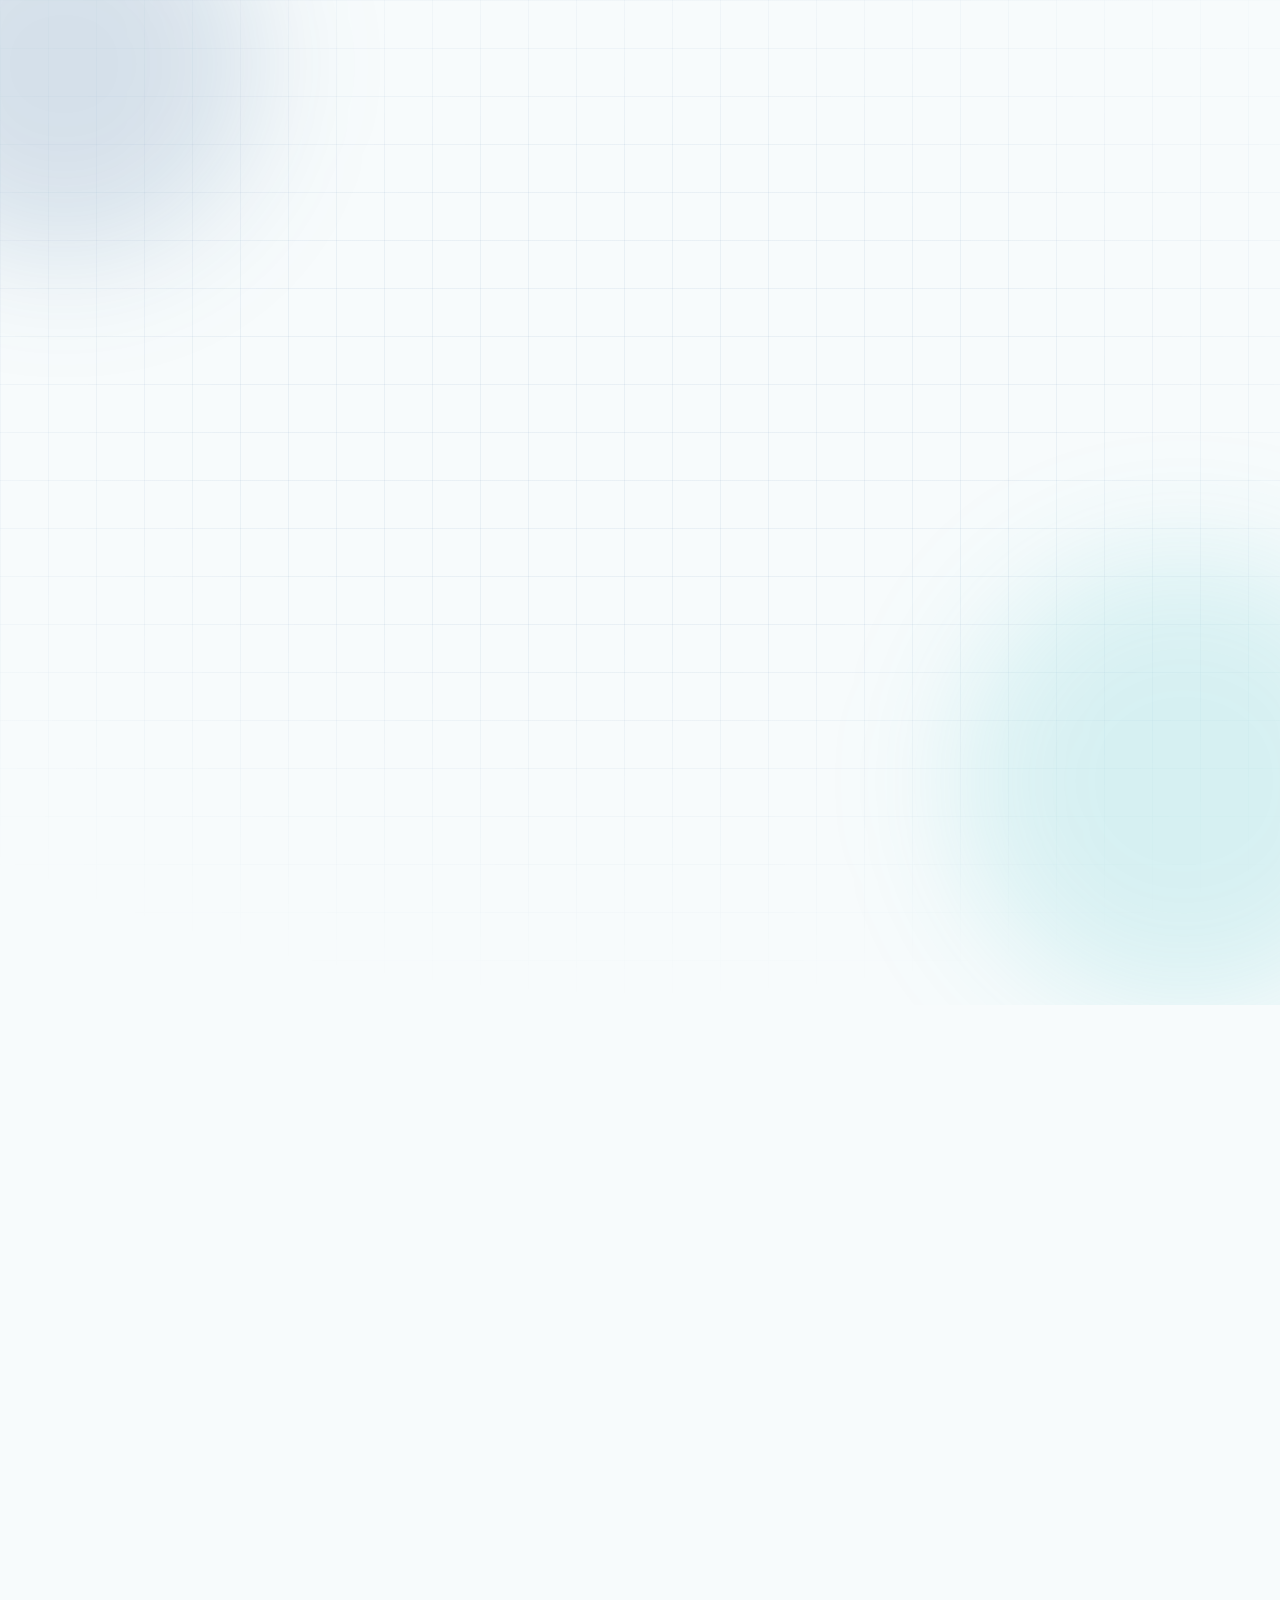
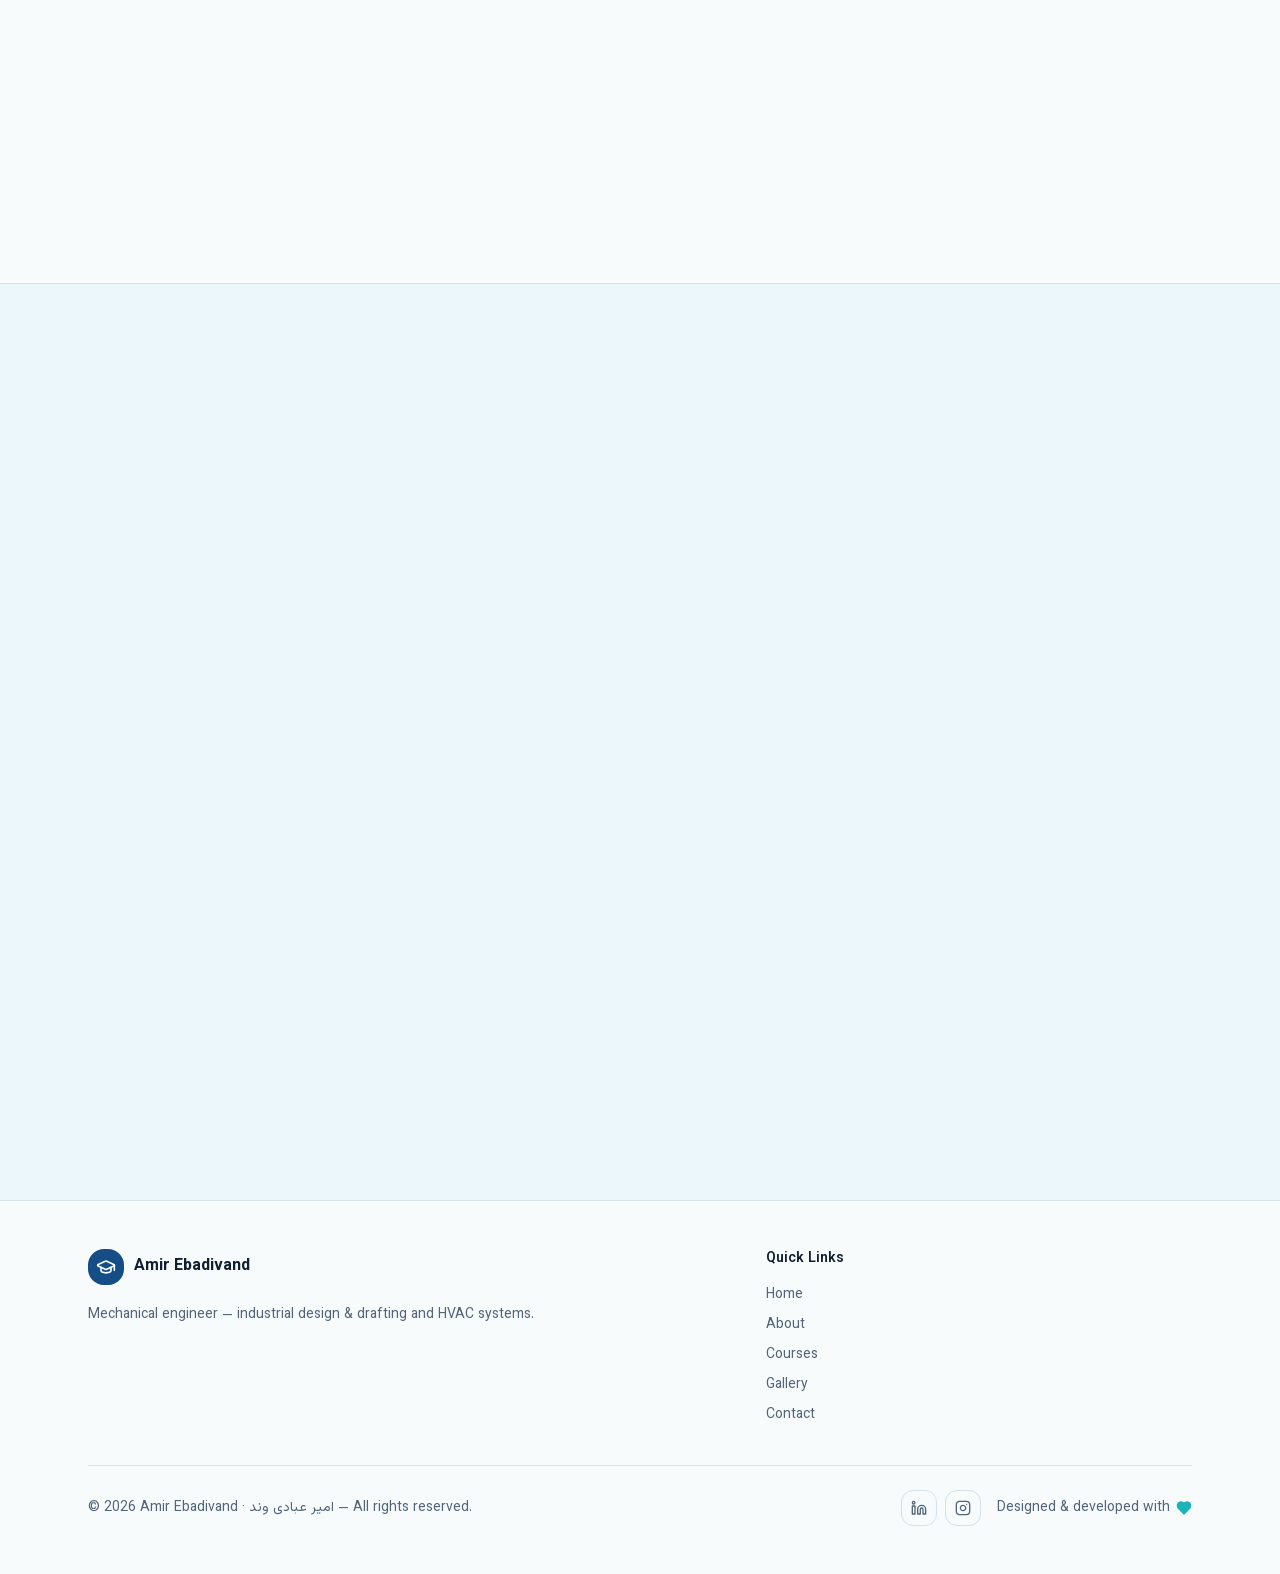
==== commit 4c06bb52: "Update site: unified two-line courses heading, remove outdated project-based wording (FA/EN)" ====
--- a/index.html
+++ b/index.html
@@ -1 +1 @@
-<!DOCTYPE html><!--PkTYwMotkmkHPRlOR4cTc--><html lang="en" dir="ltr"><head><meta charSet="utf-8"/><meta name="viewport" content="width=device-width, initial-scale=1"/><link rel="preload" href="/_next/static/media/ec8f59eafded4799-s.p.bd0c2d26.woff2" as="font" crossorigin="" type="font/woff2"/><link rel="preload" href="/_next/static/media/f1d25eabcf1db66d-s.p.c041a43b.woff2" as="font" crossorigin="" type="font/woff2"/><link rel="preload" as="image" href="/images/amir-portrait.jpg"/><link rel="stylesheet" href="/_next/static/chunks/e60f60c1a9a3c43f.css" data-precedence="next"/><link rel="stylesheet" href="/_next/static/chunks/ee3d0c612bcd6e96.css" data-precedence="next"/><link rel="preload" as="script" fetchPriority="low" href="/_next/static/chunks/556c8b59b4c9a879.js"/><script src="/_next/static/chunks/abc386bdde209760.js" async=""></script><script src="/_next/static/chunks/3b3c7ed019bbd741.js" async=""></script><script src="/_next/static/chunks/turbopack-4418671c871624ce.js" async=""></script><script src="/_next/static/chunks/aec0d1f562889586.js" async=""></script><script src="/_next/static/chunks/bfada05f7eac47c8.js" async=""></script><script src="/_next/static/chunks/ff1a16fafef87110.js" async=""></script><script src="/_next/static/chunks/d2be314c3ece3fbe.js" async=""></script><script src="/_next/static/chunks/7818d0db6ec917ef.js" async=""></script><meta name="next-size-adjust" content=""/><title>Amir Ebadivand | Mechanical Engineer — Industrial Design &amp; HVAC Systems</title><meta name="description" content="Personal website of Amir Ebadivand (امیر عبادی وند) — Mechanical Engineer, M.Sc. in Energy Conversion (University of Tabriz). Mechanical equipment design &amp; drafting, HVAC systems, hands-on CNC and technical sales; proficient in AutoCAD and Carrier HAP."/><meta name="author" content="Amir Ebadivand"/><meta name="keywords" content="امیر عبادی وند,مهندس مکانیک,طراحی و نقشه‌کشی صنعتی,تأسیسات مکانیکی,تهویه مطبوع,HVAC,AutoCAD,Carrier HAP,سردخانه,دانشگاه تبریز,Amir Ebadivand,Mechanical Engineer,Industrial Design"/><meta name="robots" content="index, follow"/><link rel="canonical" href="https://amir-ebadivand.github.io"/><meta property="og:title" content="Amir Ebadivand | Mechanical Engineer — Industrial Design &amp; HVAC Systems"/><meta property="og:description" content="Personal website of Amir Ebadivand (امیر عبادی وند) — Mechanical Engineer, M.Sc. in Energy Conversion (University of Tabriz). Industrial design &amp; drafting, HVAC, CNC and technical sales."/><meta property="og:url" content="https://amir-ebadivand.github.io"/><meta property="og:site_name" content="Amir Ebadivand"/><meta property="og:locale" content="en_US"/><meta property="og:image" content="https://amir-ebadivand.github.io/images/amir-portrait.jpg"/><meta property="og:image:width" content="800"/><meta property="og:image:height" content="800"/><meta property="og:image:alt" content="امیر عبادی وند — مهندس مکانیک"/><meta property="og:locale:alternate" content="fa_IR"/><meta property="og:type" content="website"/><meta name="twitter:card" content="summary_large_image"/><meta name="twitter:title" content="Amir Ebadivand | Mechanical Engineer — Industrial Design &amp; HVAC Systems"/><meta name="twitter:description" content="Personal website of Amir Ebadivand (امیر عبادی وند) — Mechanical Engineer, M.Sc. in Energy Conversion (University of Tabriz)."/><meta name="twitter:image" content="https://amir-ebadivand.github.io/images/amir-portrait.jpg"/><script src="/_next/static/chunks/a6dad97d9634a72d.js" noModule=""></script></head><body class="vazirmatn_e8bde4d7-module__UQPStW__variable antialiased bg-background text-foreground font-sans" style="font-family:var(--font-vazirmatn), system-ui, sans-serif"><div hidden=""><!--$--><!--/$--></div><script>((a,b,c,d,e,f,g,h)=>{let i=document.documentElement,j=["light","dark"];function k(b){var c;(Array.isArray(a)?a:[a]).forEach(a=>{let c="class"===a,d=c&&f?e.map(a=>f[a]||a):e;c?(i.classList.remove(...d),i.classList.add(f&&f[b]?f[b]:b)):i.setAttribute(a,b)}),c=b,h&&j.includes(c)&&(i.style.colorScheme=c)}if(d)k(d);else try{let a=localStorage.getItem(b)||c,d=g&&"system"===a?window.matchMedia("(prefers-color-scheme: dark)").matches?"dark":"light":a;k(d)}catch(a){}})("class","theme","light",null,["light","dark"],null,false,true)</script><div class="min-h-screen flex flex-col"><header class="fixed top-0 inset-x-0 z-50 transition-all duration-300 bg-transparent" style="opacity:0;transform:translateY(-80px)"><div class="max-w-6xl mx-auto px-4 sm:px-6 h-16 flex items-center justify-between gap-3"><button class="flex items-center gap-2.5 group" aria-label="Amir Ebadivand"><span class="w-9 h-9 rounded-xl overflow-hidden ring-2 ring-primary/30 shadow-lg shadow-primary/30 transition-transform group-hover:scale-105 group-hover:rotate-3"><img alt="" loading="lazy" width="72" height="72" decoding="async" data-nimg="1" class="w-full h-full object-cover" style="color:transparent" src="/images/amir-portrait.jpg"/></span><span class="font-bold text-base sm:text-lg tracking-tight">Amir Ebadivand</span></button><nav class="hidden md:flex items-center gap-1" aria-label="Main"><button class="px-3.5 py-2 rounded-lg text-sm font-medium text-muted-foreground hover:text-foreground hover:bg-secondary transition-colors">Home</button><button class="px-3.5 py-2 rounded-lg text-sm font-medium text-muted-foreground hover:text-foreground hover:bg-secondary transition-colors">About</button><button class="px-3.5 py-2 rounded-lg text-sm font-medium text-muted-foreground hover:text-foreground hover:bg-secondary transition-colors">Courses</button><button class="px-3.5 py-2 rounded-lg text-sm font-medium text-muted-foreground hover:text-foreground hover:bg-secondary transition-colors">Gallery</button><button class="px-3.5 py-2 rounded-lg text-sm font-medium text-muted-foreground hover:text-foreground hover:bg-secondary transition-colors">Contact</button></nav><div class="flex items-center gap-1.5 sm:gap-2"><button data-slot="button" class="inline-flex items-center justify-center whitespace-nowrap transition-all disabled:pointer-events-none disabled:opacity-50 [&amp;_svg]:pointer-events-none [&amp;_svg:not([class*=&#x27;size-&#x27;])]:size-4 shrink-0 [&amp;_svg]:shrink-0 outline-none focus-visible:border-ring focus-visible:ring-ring/50 focus-visible:ring-[3px] aria-invalid:ring-destructive/20 dark:aria-invalid:ring-destructive/40 aria-invalid:border-destructive hover:bg-accent hover:text-accent-foreground dark:hover:bg-accent/50 rounded-md px-3 has-[&gt;svg]:px-2.5 gap-1.5 text-sm font-semibold h-9" aria-label="Switch language"><svg xmlns="http://www.w3.org/2000/svg" width="24" height="24" viewBox="0 0 24 24" fill="none" stroke="currentColor" stroke-width="2" stroke-linecap="round" stroke-linejoin="round" class="lucide lucide-languages w-4 h-4" aria-hidden="true"><path d="m5 8 6 6"></path><path d="m4 14 6-6 2-3"></path><path d="M2 5h12"></path><path d="M7 2h1"></path><path d="m22 22-5-10-5 10"></path><path d="M14 18h6"></path></svg>فا</button><button data-slot="button" class="inline-flex items-center justify-center gap-2 whitespace-nowrap rounded-md text-sm font-medium transition-all disabled:pointer-events-none disabled:opacity-50 [&amp;_svg]:pointer-events-none [&amp;_svg:not([class*=&#x27;size-&#x27;])]:size-4 shrink-0 [&amp;_svg]:shrink-0 outline-none focus-visible:border-ring focus-visible:ring-ring/50 focus-visible:ring-[3px] aria-invalid:ring-destructive/20 dark:aria-invalid:ring-destructive/40 aria-invalid:border-destructive hover:bg-accent hover:text-accent-foreground dark:hover:bg-accent/50 size-9 h-9 w-9" aria-label="Toggle dark/light mode"><svg xmlns="http://www.w3.org/2000/svg" width="24" height="24" viewBox="0 0 24 24" fill="none" stroke="currentColor" stroke-width="2" stroke-linecap="round" stroke-linejoin="round" class="lucide lucide-sun hidden dark:block w-[18px] h-[18px]" aria-hidden="true"><circle cx="12" cy="12" r="4"></circle><path d="M12 2v2"></path><path d="M12 20v2"></path><path d="m4.93 4.93 1.41 1.41"></path><path d="m17.66 17.66 1.41 1.41"></path><path d="M2 12h2"></path><path d="M20 12h2"></path><path d="m6.34 17.66-1.41 1.41"></path><path d="m19.07 4.93-1.41 1.41"></path></svg><svg xmlns="http://www.w3.org/2000/svg" width="24" height="24" viewBox="0 0 24 24" fill="none" stroke="currentColor" stroke-width="2" stroke-linecap="round" stroke-linejoin="round" class="lucide lucide-moon block dark:hidden w-[18px] h-[18px]" aria-hidden="true"><path d="M12 3a6 6 0 0 0 9 9 9 9 0 1 1-9-9Z"></path></svg></button><button data-slot="button" class="inline-flex items-center justify-center gap-2 whitespace-nowrap rounded-md text-sm font-medium transition-all disabled:pointer-events-none disabled:opacity-50 [&amp;_svg]:pointer-events-none [&amp;_svg:not([class*=&#x27;size-&#x27;])]:size-4 shrink-0 [&amp;_svg]:shrink-0 outline-none focus-visible:border-ring focus-visible:ring-ring/50 focus-visible:ring-[3px] aria-invalid:ring-destructive/20 dark:aria-invalid:ring-destructive/40 aria-invalid:border-destructive hover:bg-accent hover:text-accent-foreground dark:hover:bg-accent/50 size-9 h-9 w-9 md:hidden" aria-label="Menu"><svg xmlns="http://www.w3.org/2000/svg" width="24" height="24" viewBox="0 0 24 24" fill="none" stroke="currentColor" stroke-width="2" stroke-linecap="round" stroke-linejoin="round" class="lucide lucide-menu w-5 h-5" aria-hidden="true"><path d="M4 12h16"></path><path d="M4 18h16"></path><path d="M4 6h16"></path></svg></button></div></div></header><main class="flex-1"><section id="home" class="relative min-h-screen flex items-center overflow-hidden pt-16"><div class="absolute inset-0 hero-grid pointer-events-none" aria-hidden="true"></div><div class="absolute -top-32 -start-32 w-96 h-96 rounded-full bg-primary/15 blur-3xl pointer-events-none" aria-hidden="true"></div><div class="absolute bottom-0 -end-32 w-[28rem] h-[28rem] rounded-full bg-accent/15 blur-3xl pointer-events-none" aria-hidden="true"></div><div class="relative max-w-6xl mx-auto px-4 sm:px-6 py-20 w-full"><div class="grid lg:grid-cols-[1.15fr_0.85fr] gap-12 lg:gap-8 items-center"><div class="text-center lg:text-start"><div class="lg:hidden flex justify-center mb-8" style="opacity:0;transform:translateY(28px)"><div class="w-36 h-36 rounded-full bg-gradient-to-br from-primary via-primary/80 to-accent p-1 shadow-xl shadow-primary/25"><div class="w-full h-full rounded-full bg-card p-1"><img alt="Amir Ebadivand" loading="lazy" width="144" height="144" decoding="async" data-nimg="1" class="w-full h-full rounded-full object-cover" style="color:transparent" src="/images/amir-portrait.jpg"/></div></div></div><p class="inline-flex items-center gap-2 rounded-full border border-primary/25 bg-primary/5 px-4 py-1.5 text-sm font-medium text-primary mb-6" style="opacity:0;transform:translateY(28px)"><span class="w-1.5 h-1.5 rounded-full bg-accent animate-pulse"></span>Welcome to my world</p><h1 class="text-4xl sm:text-5xl lg:text-6xl font-extrabold leading-[1.15] tracking-tight" style="opacity:0;transform:translateY(28px)">Amir Ebadivand<span class="block mt-3 text-2xl sm:text-3xl lg:text-4xl font-bold"><span class="text-gradient">Mechanical Engineer | Industrial Design &amp; HVAC</span></span></h1><p class="mt-3 text-lg font-semibold text-muted-foreground" style="opacity:0;transform:translateY(28px)">Technical Drafting, HVAC &amp; Technical Sales</p><p class="mt-6 text-base sm:text-lg leading-8 text-muted-foreground max-w-xl mx-auto lg:mx-0" style="opacity:0;transform:translateY(28px)">M.Sc. Mechanical Engineer (Energy Conversion, University of Tabriz) with experience in mechanical equipment design &amp; drafting, HVAC systems, hands-on CNC work and technical sales; proficient in AutoCAD and Carrier HAP.</p><div class="mt-9 flex flex-wrap items-center justify-center lg:justify-start gap-3" style="opacity:0;transform:translateY(28px)"><button data-slot="button" class="inline-flex items-center justify-center gap-2 whitespace-nowrap font-medium disabled:pointer-events-none disabled:opacity-50 [&amp;_svg]:pointer-events-none [&amp;_svg:not([class*=&#x27;size-&#x27;])]:size-4 shrink-0 [&amp;_svg]:shrink-0 outline-none focus-visible:border-ring focus-visible:ring-ring/50 focus-visible:ring-[3px] aria-invalid:ring-destructive/20 dark:aria-invalid:ring-destructive/40 aria-invalid:border-destructive bg-primary text-primary-foreground hover:bg-primary/90 rounded-md has-[&gt;svg]:px-4 h-12 px-7 text-base shadow-lg shadow-primary/30 hover:shadow-primary/40 hover:-translate-y-0.5 transition-all">Explore Courses</button><button data-slot="button" class="inline-flex items-center justify-center gap-2 whitespace-nowrap font-medium disabled:pointer-events-none disabled:opacity-50 [&amp;_svg]:pointer-events-none [&amp;_svg:not([class*=&#x27;size-&#x27;])]:size-4 shrink-0 [&amp;_svg]:shrink-0 outline-none focus-visible:border-ring focus-visible:ring-ring/50 focus-visible:ring-[3px] aria-invalid:ring-destructive/20 dark:aria-invalid:ring-destructive/40 aria-invalid:border-destructive border bg-background shadow-xs hover:text-accent-foreground dark:bg-input/30 dark:border-input dark:hover:bg-input/50 rounded-md has-[&gt;svg]:px-4 h-12 px-7 text-base border-primary/30 hover:bg-primary/5 hover:-translate-y-0.5 transition-all">My Resume</button></div></div><div class="hidden lg:flex justify-center" style="opacity:0;transform:scale(0.9)"><div class="relative"><div class="w-80 h-80 rounded-full bg-gradient-to-br from-primary via-primary/80 to-accent p-1.5 shadow-2xl shadow-primary/30 rotate-3 hover:rotate-0 transition-transform duration-700"><div class="w-full h-full rounded-full bg-card p-2"><img alt="Amir Ebadivand" width="320" height="320" decoding="async" data-nimg="1" class="w-full h-full rounded-full object-cover" style="color:transparent" src="/images/amir-portrait.jpg"/></div></div><div class="absolute -top-2 -start-2 w-14 h-14 rounded-full bg-card border shadow-lg flex items-center justify-center" aria-hidden="true"><svg xmlns="http://www.w3.org/2000/svg" width="24" height="24" viewBox="0 0 24 24" fill="none" stroke="currentColor" stroke-width="2" stroke-linecap="round" stroke-linejoin="round" class="lucide lucide-cog w-7 h-7 text-primary animate-[spin_18s_linear_infinite]" aria-hidden="true"><path d="M12 20a8 8 0 1 0 0-16 8 8 0 0 0 0 16Z"></path><path d="M12 14a2 2 0 1 0 0-4 2 2 0 0 0 0 4Z"></path><path d="M12 2v2"></path><path d="M12 22v-2"></path><path d="m17 20.66-1-1.73"></path><path d="M11 10.27 7 3.34"></path><path d="m20.66 17-1.73-1"></path><path d="m3.34 7 1.73 1"></path><path d="M14 12h8"></path><path d="M2 12h2"></path><path d="m20.66 7-1.73 1"></path><path d="m3.34 17 1.73-1"></path><path d="m17 3.34-1 1.73"></path><path d="m11 13.73-4 6.93"></path></svg></div><div class="absolute -bottom-4 -start-6 bg-card border rounded-2xl shadow-xl px-5 py-3.5"><p class="text-xs text-muted-foreground">Courses</p><p class="text-xl font-extrabold text-primary">CAD / CAM / CNC</p></div><div class="absolute -top-6 -end-4 bg-card border rounded-2xl shadow-xl px-5 py-3.5"><p class="text-xs text-muted-foreground">Civilica</p><p class="text-lg font-extrabold text-accent">Researcher ✓</p></div></div></div></div><div class="mt-16 lg:mt-20 grid grid-cols-2 sm:grid-cols-4 gap-3 sm:gap-4" style="opacity:0;transform:translateY(30px)"><div class="group rounded-2xl border bg-card/60 backdrop-blur p-5 text-center hover:border-primary/40 hover:shadow-lg hover:shadow-primary/10 hover:-translate-y-1 transition-all duration-300"><svg xmlns="http://www.w3.org/2000/svg" width="24" height="24" viewBox="0 0 24 24" fill="none" stroke="currentColor" stroke-width="2" stroke-linecap="round" stroke-linejoin="round" class="lucide lucide-briefcase w-6 h-6 mx-auto text-primary mb-2 group-hover:scale-110 transition-transform" aria-hidden="true"><path d="M16 20V4a2 2 0 0 0-2-2h-4a2 2 0 0 0-2 2v16"></path><rect width="20" height="14" x="2" y="6" rx="2"></rect></svg><p class="text-2xl font-extrabold">4+</p><p class="text-xs sm:text-sm text-muted-foreground mt-1">Years of Experience</p></div><div class="group rounded-2xl border bg-card/60 backdrop-blur p-5 text-center hover:border-primary/40 hover:shadow-lg hover:shadow-primary/10 hover:-translate-y-1 transition-all duration-300"><svg xmlns="http://www.w3.org/2000/svg" width="24" height="24" viewBox="0 0 24 24" fill="none" stroke="currentColor" stroke-width="2" stroke-linecap="round" stroke-linejoin="round" class="lucide lucide-graduation-cap w-6 h-6 mx-auto text-primary mb-2 group-hover:scale-110 transition-transform" aria-hidden="true"><path d="M21.42 10.922a1 1 0 0 0-.019-1.838L12.83 5.18a2 2 0 0 0-1.66 0L2.6 9.08a1 1 0 0 0 0 1.832l8.57 3.908a2 2 0 0 0 1.66 0z"></path><path d="M22 10v6"></path><path d="M6 12.5V16a6 3 0 0 0 12 0v-3.5"></path></svg><p class="text-2xl font-extrabold">M.Sc.</p><p class="text-xs sm:text-sm text-muted-foreground mt-1">Education: Mechanical Eng.</p></div><div class="group rounded-2xl border bg-card/60 backdrop-blur p-5 text-center hover:border-primary/40 hover:shadow-lg hover:shadow-primary/10 hover:-translate-y-1 transition-all duration-300"><svg xmlns="http://www.w3.org/2000/svg" width="24" height="24" viewBox="0 0 24 24" fill="none" stroke="currentColor" stroke-width="2" stroke-linecap="round" stroke-linejoin="round" class="lucide lucide-building2 lucide-building-2 w-6 h-6 mx-auto text-primary mb-2 group-hover:scale-110 transition-transform" aria-hidden="true"><path d="M6 22V4a2 2 0 0 1 2-2h8a2 2 0 0 1 2 2v18Z"></path><path d="M6 12H4a2 2 0 0 0-2 2v6a2 2 0 0 0 2 2h2"></path><path d="M18 9h2a2 2 0 0 1 2 2v9a2 2 0 0 1-2 2h-2"></path><path d="M10 6h4"></path><path d="M10 10h4"></path><path d="M10 14h4"></path><path d="M10 18h4"></path></svg><p class="text-2xl font-extrabold">2</p><p class="text-xs sm:text-sm text-muted-foreground mt-1">Industrial Companies</p></div><div class="group rounded-2xl border bg-card/60 backdrop-blur p-5 text-center hover:border-primary/40 hover:shadow-lg hover:shadow-primary/10 hover:-translate-y-1 transition-all duration-300"><svg xmlns="http://www.w3.org/2000/svg" width="24" height="24" viewBox="0 0 24 24" fill="none" stroke="currentColor" stroke-width="2" stroke-linecap="round" stroke-linejoin="round" class="lucide lucide-award w-6 h-6 mx-auto text-primary mb-2 group-hover:scale-110 transition-transform" aria-hidden="true"><path d="m15.477 12.89 1.515 8.526a.5.5 0 0 1-.81.47l-3.58-2.687a1 1 0 0 0-1.197 0l-3.586 2.686a.5.5 0 0 1-.81-.469l1.514-8.526"></path><circle cx="12" cy="8" r="6"></circle></svg><p class="text-2xl font-extrabold">1</p><p class="text-xs sm:text-sm text-muted-foreground mt-1">Research Project</p></div></div><button class="mt-14 mx-auto flex flex-col items-center gap-1 text-muted-foreground hover:text-primary transition-colors" aria-label="Scroll down" style="opacity:0"><svg xmlns="http://www.w3.org/2000/svg" width="24" height="24" viewBox="0 0 24 24" fill="none" stroke="currentColor" stroke-width="2" stroke-linecap="round" stroke-linejoin="round" class="lucide lucide-arrow-down w-5 h-5 animate-bounce" aria-hidden="true"><path d="M12 5v14"></path><path d="m19 12-7 7-7-7"></path></svg></button></div></section><section id="about" class="relative py-24 scroll-mt-16"><div class="max-w-6xl mx-auto px-4 sm:px-6"><div class="text-center mb-14" style="opacity:0;transform:translateY(32px)"><p class="inline-flex items-center gap-2 text-sm font-semibold text-accent mb-2"><svg xmlns="http://www.w3.org/2000/svg" width="24" height="24" viewBox="0 0 24 24" fill="none" stroke="currentColor" stroke-width="2" stroke-linecap="round" stroke-linejoin="round" class="lucide lucide-user-round w-4 h-4" aria-hidden="true"><circle cx="12" cy="8" r="5"></circle><path d="M20 21a8 8 0 0 0-16 0"></path></svg>About</p><h2 class="text-3xl sm:text-4xl font-extrabold tracking-tight">About Me</h2><p class="mt-3 text-muted-foreground">A brief look at my professional journey</p></div><div class="grid lg:grid-cols-2 gap-8"><div class="space-y-8"><div class="rounded-2xl border bg-card p-6 sm:p-8 shadow-sm hover:shadow-lg hover:shadow-primary/5 transition-shadow" style="opacity:0;transform:translateY(32px)"><div class="flex items-center gap-4 mb-4"><span class="w-14 h-14 shrink-0 rounded-full bg-gradient-to-br from-primary to-accent p-0.5 shadow-md shadow-primary/25"><img alt="" loading="lazy" width="112" height="112" decoding="async" data-nimg="1" class="w-full h-full rounded-full object-cover" style="color:transparent" src="/images/amir-portrait.jpg"/></span><h3 class="text-xl font-bold">About Me</h3></div><p class="leading-8 text-muted-foreground text-[15px]">I am Amir Ebadivand, a mechanical engineer holding an M.Sc. in Energy Conversion from the University of Tabriz. My experience spans mechanical equipment design &amp; drafting, HVAC systems, hands-on CNC machining and supervising industrial part production. I have worked professionally with AutoCAD and Carrier HAP, and I&#x27;m passionate about passing my technical knowledge to a new generation of engineers through project-based learning.</p><p class="mt-4 leading-8 text-muted-foreground text-[15px]">I believe real learning happens through practice and projects. That&#x27;s why all of my courses are project-based, so students face real industry challenges from day one.</p></div><div class="rounded-2xl border bg-card p-6 sm:p-8 shadow-sm" style="opacity:0;transform:translateY(32px)"><h3 class="text-xl font-bold mb-5 flex items-center gap-2"><svg xmlns="http://www.w3.org/2000/svg" width="24" height="24" viewBox="0 0 24 24" fill="none" stroke="currentColor" stroke-width="2" stroke-linecap="round" stroke-linejoin="round" class="lucide lucide-award w-5 h-5 text-primary" aria-hidden="true"><path d="m15.477 12.89 1.515 8.526a.5.5 0 0 1-.81.47l-3.58-2.687a1 1 0 0 0-1.197 0l-3.586 2.686a.5.5 0 0 1-.81-.469l1.514-8.526"></path><circle cx="12" cy="8" r="6"></circle></svg>Credentials &amp; Achievements</h3><ul class="space-y-4"><li class="flex items-start gap-3 rounded-xl bg-secondary/50 border p-4 hover:bg-secondary transition-colors"><svg xmlns="http://www.w3.org/2000/svg" width="24" height="24" viewBox="0 0 24 24" fill="none" stroke="currentColor" stroke-width="2" stroke-linecap="round" stroke-linejoin="round" class="lucide lucide-badge-check w-5 h-5 mt-0.5 text-accent shrink-0" aria-hidden="true"><path d="M3.85 8.62a4 4 0 0 1 4.78-4.77 4 4 0 0 1 6.74 0 4 4 0 0 1 4.78 4.78 4 4 0 0 1 0 6.74 4 4 0 0 1-4.77 4.78 4 4 0 0 1-6.75 0 4 4 0 0 1-4.78-4.77 4 4 0 0 1 0-6.76Z"></path><path d="m9 12 2 2 4-4"></path></svg><div><p class="font-semibold text-[15px]">Specialty: Industrial Design &amp; HVAC</p><p class="text-sm text-muted-foreground mt-0.5 leading-6">Mechanical equipment design &amp; drafting; heating and cooling load calculations with AutoCAD and Carrier HAP</p></div></li><li class="flex items-start gap-3 rounded-xl bg-secondary/50 border p-4 hover:bg-secondary transition-colors"><svg xmlns="http://www.w3.org/2000/svg" width="24" height="24" viewBox="0 0 24 24" fill="none" stroke="currentColor" stroke-width="2" stroke-linecap="round" stroke-linejoin="round" class="lucide lucide-badge-check w-5 h-5 mt-0.5 text-accent shrink-0" aria-hidden="true"><path d="M3.85 8.62a4 4 0 0 1 4.78-4.77 4 4 0 0 1 6.74 0 4 4 0 0 1 4.78 4.78 4 4 0 0 1 0 6.74 4 4 0 0 1-4.77 4.78 4 4 0 0 1-6.75 0 4 4 0 0 1-4.78-4.77 4 4 0 0 1 0-6.76Z"></path><path d="m9 12 2 2 4-4"></path></svg><div><p class="font-semibold text-[15px]">Research Project: 2,000-ton Cold Storage</p><p class="text-sm text-muted-foreground mt-0.5 leading-6">Industrial refrigeration system design &amp; optimization, thermal load calculations and COP analysis</p></div></li><li class="flex items-start gap-3 rounded-xl bg-secondary/50 border p-4 hover:bg-secondary transition-colors"><svg xmlns="http://www.w3.org/2000/svg" width="24" height="24" viewBox="0 0 24 24" fill="none" stroke="currentColor" stroke-width="2" stroke-linecap="round" stroke-linejoin="round" class="lucide lucide-badge-check w-5 h-5 mt-0.5 text-accent shrink-0" aria-hidden="true"><path d="M3.85 8.62a4 4 0 0 1 4.78-4.77 4 4 0 0 1 6.74 0 4 4 0 0 1 4.78 4.78 4 4 0 0 1 0 6.74 4 4 0 0 1-4.77 4.78 4 4 0 0 1-6.75 0 4 4 0 0 1-4.78-4.77 4 4 0 0 1 0-6.76Z"></path><path d="m9 12 2 2 4-4"></path></svg><div><p class="font-semibold text-[15px]">Languages: Persian, Turkish, English</p><p class="text-sm text-muted-foreground mt-0.5 leading-6">Persian (fluent), Azerbaijani Turkish (conversational), English (intermediate)</p></div></li></ul></div></div><div class="space-y-8"><div class="rounded-2xl border bg-card p-6 sm:p-8 shadow-sm" style="opacity:0;transform:translateY(32px)"><h3 class="text-xl font-bold mb-5 flex items-center gap-2"><svg xmlns="http://www.w3.org/2000/svg" width="24" height="24" viewBox="0 0 24 24" fill="none" stroke="currentColor" stroke-width="2" stroke-linecap="round" stroke-linejoin="round" class="lucide lucide-graduation-cap w-5 h-5 text-primary" aria-hidden="true"><path d="M21.42 10.922a1 1 0 0 0-.019-1.838L12.83 5.18a2 2 0 0 0-1.66 0L2.6 9.08a1 1 0 0 0 0 1.832l8.57 3.908a2 2 0 0 0 1.66 0z"></path><path d="M22 10v6"></path><path d="M6 12.5V16a6 3 0 0 0 12 0v-3.5"></path></svg>Education</h3><div class="space-y-4"><div class="flex gap-4"><div class="flex flex-col items-center"><span class="w-3 h-3 rounded-full bg-primary ring-4 ring-primary/15"></span><span class="w-px flex-1 bg-border my-1"></span></div><div class="pb-2"><p class="font-semibold text-[15px]">M.Sc. in Mechanical Engineering</p><p class="text-sm text-muted-foreground mt-0.5">Energy Conversion — University of Tabriz</p></div></div><div class="flex gap-4"><div class="flex flex-col items-center"><span class="w-3 h-3 rounded-full bg-primary ring-4 ring-primary/15"></span></div><div class="pb-2"><p class="font-semibold text-[15px]">B.Sc. in Mechanical Engineering</p><p class="text-sm text-muted-foreground mt-0.5">Islamic Azad University, Bonab Branch</p></div></div></div></div><div class="rounded-2xl border bg-card p-6 sm:p-8 shadow-sm" style="opacity:0;transform:translateY(32px)"><h3 class="text-xl font-bold mb-5 flex items-center gap-2"><svg xmlns="http://www.w3.org/2000/svg" width="24" height="24" viewBox="0 0 24 24" fill="none" stroke="currentColor" stroke-width="2" stroke-linecap="round" stroke-linejoin="round" class="lucide lucide-scroll-text w-5 h-5 text-primary" aria-hidden="true"><path d="M15 12h-5"></path><path d="M15 8h-5"></path><path d="M19 17V5a2 2 0 0 0-2-2H4"></path><path d="M8 21h12a2 2 0 0 0 2-2v-1a1 1 0 0 0-1-1H11a1 1 0 0 0-1 1v1a2 2 0 1 1-4 0V5a2 2 0 1 0-4 0v2a1 1 0 0 0 1 1h3"></path></svg>Technical Skills</h3><div class="flex flex-wrap gap-2.5"><span class="rounded-full border border-primary/20 bg-primary/5 px-4 py-1.5 text-sm font-medium text-primary hover:bg-primary hover:text-primary-foreground transition-colors cursor-default">Mechanical Equipment Design &amp; Drafting</span><span class="rounded-full border border-primary/20 bg-primary/5 px-4 py-1.5 text-sm font-medium text-primary hover:bg-primary hover:text-primary-foreground transition-colors cursor-default">Industrial Blueprint Reading</span><span class="rounded-full border border-primary/20 bg-primary/5 px-4 py-1.5 text-sm font-medium text-primary hover:bg-primary hover:text-primary-foreground transition-colors cursor-default">Hands-on CNC Machining</span><span class="rounded-full border border-primary/20 bg-primary/5 px-4 py-1.5 text-sm font-medium text-primary hover:bg-primary hover:text-primary-foreground transition-colors cursor-default">Parts Fabrication Supervision</span><span class="rounded-full border border-primary/20 bg-primary/5 px-4 py-1.5 text-sm font-medium text-primary hover:bg-primary hover:text-primary-foreground transition-colors cursor-default">HVAC &amp; Air Conditioning Systems</span><span class="rounded-full border border-primary/20 bg-primary/5 px-4 py-1.5 text-sm font-medium text-primary hover:bg-primary hover:text-primary-foreground transition-colors cursor-default">AHU, Chillers &amp; Package Units</span><span class="rounded-full border border-primary/20 bg-primary/5 px-4 py-1.5 text-sm font-medium text-primary hover:bg-primary hover:text-primary-foreground transition-colors cursor-default">Heating &amp; Cooling Load Calculations</span><span class="rounded-full border border-primary/20 bg-primary/5 px-4 py-1.5 text-sm font-medium text-primary hover:bg-primary hover:text-primary-foreground transition-colors cursor-default">AutoCAD</span><span class="rounded-full border border-primary/20 bg-primary/5 px-4 py-1.5 text-sm font-medium text-primary hover:bg-primary hover:text-primary-foreground transition-colors cursor-default">Carrier HAP</span><span class="rounded-full border border-primary/20 bg-primary/5 px-4 py-1.5 text-sm font-medium text-primary hover:bg-primary hover:text-primary-foreground transition-colors cursor-default">Thermodynamics &amp; Heat Transfer</span><span class="rounded-full border border-primary/20 bg-primary/5 px-4 py-1.5 text-sm font-medium text-primary hover:bg-primary hover:text-primary-foreground transition-colors cursor-default">Technical Sales &amp; Industrial Commerce</span></div></div></div></div><div class="mt-12 rounded-2xl border bg-card p-6 sm:p-8 shadow-sm" style="opacity:0;transform:translateY(32px)"><h3 class="text-xl font-bold mb-8 flex items-center gap-2"><svg xmlns="http://www.w3.org/2000/svg" width="24" height="24" viewBox="0 0 24 24" fill="none" stroke="currentColor" stroke-width="2" stroke-linecap="round" stroke-linejoin="round" class="lucide lucide-info w-5 h-5 text-primary" aria-hidden="true"><circle cx="12" cy="12" r="10"></circle><path d="M12 16v-4"></path><path d="M12 8h.01"></path></svg>Career Timeline</h3><div class="grid sm:grid-cols-2 lg:grid-cols-3 gap-6"><div class="relative rounded-xl border bg-background p-5 hover:border-primary/40 hover:-translate-y-1 transition-all duration-300"><span class="absolute top-0 h-1 w-10 rounded-full bg-gradient-to-r from-primary to-accent" style="left:1.25rem"></span><p class="text-xs font-bold text-accent uppercase tracking-wide mt-2">2022 (1401)</p><p class="font-semibold mt-2 leading-6">Mechanical Design &amp; Drafting Expert — Radin Sanat Faraz Pars</p><p class="text-sm text-muted-foreground mt-1.5 leading-6">Designing mechanical HVAC equipment with AutoCAD and Carrier HAP</p></div><div class="relative rounded-xl border bg-background p-5 hover:border-primary/40 hover:-translate-y-1 transition-all duration-300"><span class="absolute top-0 h-1 w-10 rounded-full bg-gradient-to-r from-primary to-accent" style="left:1.25rem"></span><p class="text-xs font-bold text-accent uppercase tracking-wide mt-2">2025 (1404)</p><p class="font-semibold mt-2 leading-6">Industrial Equipment Engineering Expert — Arsal Goldasht Miyandoab</p><p class="text-sm text-muted-foreground mt-1.5 leading-6">Hands-on CNC work, production supervision and technical sales</p></div><div class="relative rounded-xl border bg-background p-5 hover:border-primary/40 hover:-translate-y-1 transition-all duration-300"><span class="absolute top-0 h-1 w-10 rounded-full bg-gradient-to-r from-primary to-accent" style="left:1.25rem"></span><p class="text-xs font-bold text-accent uppercase tracking-wide mt-2">Now</p><p class="font-semibold mt-2 leading-6">Open to Collaboration &amp; Technical Training</p><p class="text-sm text-muted-foreground mt-1.5 leading-6">Ready for design, production and technical sales roles + project-based teaching</p></div></div><p class="mt-6 text-xs text-muted-foreground/80">The information above is based on Amir Ebadivand&#x27;s official resume.</p></div></div></section><section id="courses" class="relative py-24 bg-secondary/40 border-y scroll-mt-16"><div class="max-w-6xl mx-auto px-4 sm:px-6"><div class="text-center mb-14" style="opacity:0;transform:translateY(32px)"><p class="inline-flex items-center gap-2 text-sm font-semibold text-accent mb-2"><svg xmlns="http://www.w3.org/2000/svg" width="24" height="24" viewBox="0 0 24 24" fill="none" stroke="currentColor" stroke-width="2" stroke-linecap="round" stroke-linejoin="round" class="lucide lucide-book-open-check w-4 h-4" aria-hidden="true"><path d="M12 21V7"></path><path d="m16 12 2 2 4-4"></path><path d="M22 6V4a1 1 0 0 0-1-1h-5a4 4 0 0 0-4 4 4 4 0 0 0-4-4H3a1 1 0 0 0-1 1v13a1 1 0 0 0 1 1h6a3 3 0 0 1 3 3 3 3 0 0 1 3-3h6a1 1 0 0 0 1-1v-1.3"></path></svg>Courses</p><h2 class="text-3xl sm:text-4xl font-extrabold tracking-tight">Courses</h2><p class="mt-3 text-muted-foreground">Your professional learning path in mechanical engineering — from drafting to HVAC</p></div><div class="grid sm:grid-cols-2 lg:grid-cols-3 gap-5"><article class="group relative rounded-2xl border bg-card p-6 shadow-sm hover:shadow-xl hover:shadow-primary/10 hover:-translate-y-1.5 hover:border-primary/40 transition-all duration-300 flex flex-col" style="opacity:0;transform:translateY(32px)"><div class="flex items-start justify-between mb-5"><span class="flex items-center justify-center w-12 h-12 rounded-xl bg-primary/10 text-primary group-hover:bg-primary group-hover:text-primary-foreground transition-all duration-300"><svg xmlns="http://www.w3.org/2000/svg" width="24" height="24" viewBox="0 0 24 24" fill="none" stroke="currentColor" stroke-width="2" stroke-linecap="round" stroke-linejoin="round" class="lucide lucide-drafting-compass w-6 h-6" aria-hidden="true"><path d="m12.99 6.74 1.93 3.44"></path><path d="M19.136 12a10 10 0 0 1-14.271 0"></path><path d="m21 21-2.16-3.84"></path><path d="m3 21 8.02-14.26"></path><circle cx="12" cy="5" r="2"></circle></svg></span><span class="inline-flex items-center gap-1.5 rounded-full bg-accent/10 text-accent px-3 py-1 text-xs font-semibold"><svg xmlns="http://www.w3.org/2000/svg" width="24" height="24" viewBox="0 0 24 24" fill="none" stroke="currentColor" stroke-width="2" stroke-linecap="round" stroke-linejoin="round" class="lucide lucide-signal w-3 h-3" aria-hidden="true"><path d="M2 20h.01"></path><path d="M7 20v-4"></path><path d="M12 20v-8"></path><path d="M17 20V8"></path><path d="M22 4v16"></path></svg>Beginner to Advanced</span></div><h3 class="text-lg font-bold leading-7 group-hover:text-primary transition-colors">Industrial Blueprint Reading &amp; Drafting with AutoCAD</h3><p class="mt-2.5 text-sm leading-7 text-muted-foreground flex-1">From 2D drafting to preparing and revising technical drawings of mechanical equipment, per industrial standards.</p><div class="mt-5 pt-5 border-t"><span class="inline-flex items-center gap-1.5 text-sm text-muted-foreground"><svg xmlns="http://www.w3.org/2000/svg" width="24" height="24" viewBox="0 0 24 24" fill="none" stroke="currentColor" stroke-width="2" stroke-linecap="round" stroke-linejoin="round" class="lucide lucide-clock3 lucide-clock-3 w-4 h-4 text-primary" aria-hidden="true"><path d="M12 6v6h4"></path><circle cx="12" cy="12" r="10"></circle></svg>30 hours</span></div></article><article class="group relative rounded-2xl border bg-card p-6 shadow-sm hover:shadow-xl hover:shadow-primary/10 hover:-translate-y-1.5 hover:border-primary/40 transition-all duration-300 flex flex-col" style="opacity:0;transform:translateY(32px)"><div class="flex items-start justify-between mb-5"><span class="flex items-center justify-center w-12 h-12 rounded-xl bg-primary/10 text-primary group-hover:bg-primary group-hover:text-primary-foreground transition-all duration-300"><svg xmlns="http://www.w3.org/2000/svg" width="24" height="24" viewBox="0 0 24 24" fill="none" stroke="currentColor" stroke-width="2" stroke-linecap="round" stroke-linejoin="round" class="lucide lucide-wind w-6 h-6" aria-hidden="true"><path d="M12.8 19.6A2 2 0 1 0 14 16H2"></path><path d="M17.5 8a2.5 2.5 0 1 1 2 4H2"></path><path d="M9.8 4.4A2 2 0 1 1 11 8H2"></path></svg></span><span class="inline-flex items-center gap-1.5 rounded-full bg-accent/10 text-accent px-3 py-1 text-xs font-semibold"><svg xmlns="http://www.w3.org/2000/svg" width="24" height="24" viewBox="0 0 24 24" fill="none" stroke="currentColor" stroke-width="2" stroke-linecap="round" stroke-linejoin="round" class="lucide lucide-signal w-3 h-3" aria-hidden="true"><path d="M2 20h.01"></path><path d="M7 20v-4"></path><path d="M12 20v-8"></path><path d="M17 20V8"></path><path d="M22 4v16"></path></svg>Beginner to Intermediate</span></div><h3 class="text-lg font-bold leading-7 group-hover:text-primary transition-colors">HVAC System Design</h3><p class="mt-2.5 text-sm leading-7 text-muted-foreground flex-1">Principles of designing heating, cooling and air conditioning systems matched to operating conditions.</p><div class="mt-5 pt-5 border-t"><span class="inline-flex items-center gap-1.5 text-sm text-muted-foreground"><svg xmlns="http://www.w3.org/2000/svg" width="24" height="24" viewBox="0 0 24 24" fill="none" stroke="currentColor" stroke-width="2" stroke-linecap="round" stroke-linejoin="round" class="lucide lucide-clock3 lucide-clock-3 w-4 h-4 text-primary" aria-hidden="true"><path d="M12 6v6h4"></path><circle cx="12" cy="12" r="10"></circle></svg>30 hours</span></div></article><article class="group relative rounded-2xl border bg-card p-6 shadow-sm hover:shadow-xl hover:shadow-primary/10 hover:-translate-y-1.5 hover:border-primary/40 transition-all duration-300 flex flex-col" style="opacity:0;transform:translateY(32px)"><div class="flex items-start justify-between mb-5"><span class="flex items-center justify-center w-12 h-12 rounded-xl bg-primary/10 text-primary group-hover:bg-primary group-hover:text-primary-foreground transition-all duration-300"><svg xmlns="http://www.w3.org/2000/svg" width="24" height="24" viewBox="0 0 24 24" fill="none" stroke="currentColor" stroke-width="2" stroke-linecap="round" stroke-linejoin="round" class="lucide lucide-thermometer w-6 h-6" aria-hidden="true"><path d="M14 4v10.54a4 4 0 1 1-4 0V4a2 2 0 0 1 4 0Z"></path></svg></span><span class="inline-flex items-center gap-1.5 rounded-full bg-accent/10 text-accent px-3 py-1 text-xs font-semibold"><svg xmlns="http://www.w3.org/2000/svg" width="24" height="24" viewBox="0 0 24 24" fill="none" stroke="currentColor" stroke-width="2" stroke-linecap="round" stroke-linejoin="round" class="lucide lucide-signal w-3 h-3" aria-hidden="true"><path d="M2 20h.01"></path><path d="M7 20v-4"></path><path d="M12 20v-8"></path><path d="M17 20V8"></path><path d="M22 4v16"></path></svg>Intermediate</span></div><h3 class="text-lg font-bold leading-7 group-hover:text-primary transition-colors">Heating &amp; Cooling Load Calculations with Carrier HAP</h3><p class="mt-2.5 text-sm leading-7 text-muted-foreground flex-1">Calculating building thermal loads and designing air conditioning systems with Carrier software.</p><div class="mt-5 pt-5 border-t"><span class="inline-flex items-center gap-1.5 text-sm text-muted-foreground"><svg xmlns="http://www.w3.org/2000/svg" width="24" height="24" viewBox="0 0 24 24" fill="none" stroke="currentColor" stroke-width="2" stroke-linecap="round" stroke-linejoin="round" class="lucide lucide-clock3 lucide-clock-3 w-4 h-4 text-primary" aria-hidden="true"><path d="M12 6v6h4"></path><circle cx="12" cy="12" r="10"></circle></svg>20 hours</span></div></article><article class="group relative rounded-2xl border bg-card p-6 shadow-sm hover:shadow-xl hover:shadow-primary/10 hover:-translate-y-1.5 hover:border-primary/40 transition-all duration-300 flex flex-col" style="opacity:0;transform:translateY(32px)"><div class="flex items-start justify-between mb-5"><span class="flex items-center justify-center w-12 h-12 rounded-xl bg-primary/10 text-primary group-hover:bg-primary group-hover:text-primary-foreground transition-all duration-300"><svg xmlns="http://www.w3.org/2000/svg" width="24" height="24" viewBox="0 0 24 24" fill="none" stroke="currentColor" stroke-width="2" stroke-linecap="round" stroke-linejoin="round" class="lucide lucide-building2 lucide-building-2 w-6 h-6" aria-hidden="true"><path d="M6 22V4a2 2 0 0 1 2-2h8a2 2 0 0 1 2 2v18Z"></path><path d="M6 12H4a2 2 0 0 0-2 2v6a2 2 0 0 0 2 2h2"></path><path d="M18 9h2a2 2 0 0 1 2 2v9a2 2 0 0 1-2 2h-2"></path><path d="M10 6h4"></path><path d="M10 10h4"></path><path d="M10 14h4"></path><path d="M10 18h4"></path></svg></span><span class="inline-flex items-center gap-1.5 rounded-full bg-accent/10 text-accent px-3 py-1 text-xs font-semibold"><svg xmlns="http://www.w3.org/2000/svg" width="24" height="24" viewBox="0 0 24 24" fill="none" stroke="currentColor" stroke-width="2" stroke-linecap="round" stroke-linejoin="round" class="lucide lucide-signal w-3 h-3" aria-hidden="true"><path d="M2 20h.01"></path><path d="M7 20v-4"></path><path d="M12 20v-8"></path><path d="M17 20V8"></path><path d="M22 4v16"></path></svg>Beginner</span></div><h3 class="text-lg font-bold leading-7 group-hover:text-primary transition-colors">Building Mechanical Installations</h3><p class="mt-2.5 text-sm leading-7 text-muted-foreground flex-1">Principles of designing and implementing building mechanical systems — from heat exchangers to distribution networks.</p><div class="mt-5 pt-5 border-t"><span class="inline-flex items-center gap-1.5 text-sm text-muted-foreground"><svg xmlns="http://www.w3.org/2000/svg" width="24" height="24" viewBox="0 0 24 24" fill="none" stroke="currentColor" stroke-width="2" stroke-linecap="round" stroke-linejoin="round" class="lucide lucide-clock3 lucide-clock-3 w-4 h-4 text-primary" aria-hidden="true"><path d="M12 6v6h4"></path><circle cx="12" cy="12" r="10"></circle></svg>25 hours</span></div></article><article class="group relative rounded-2xl border bg-card p-6 shadow-sm hover:shadow-xl hover:shadow-primary/10 hover:-translate-y-1.5 hover:border-primary/40 transition-all duration-300 flex flex-col" style="opacity:0;transform:translateY(32px)"><div class="flex items-start justify-between mb-5"><span class="flex items-center justify-center w-12 h-12 rounded-xl bg-primary/10 text-primary group-hover:bg-primary group-hover:text-primary-foreground transition-all duration-300"><svg xmlns="http://www.w3.org/2000/svg" width="24" height="24" viewBox="0 0 24 24" fill="none" stroke="currentColor" stroke-width="2" stroke-linecap="round" stroke-linejoin="round" class="lucide lucide-fan w-6 h-6" aria-hidden="true"><path d="M10.827 16.379a6.082 6.082 0 0 1-8.618-7.002l5.412 1.45a6.082 6.082 0 0 1 7.002-8.618l-1.45 5.412a6.082 6.082 0 0 1 8.618 7.002l-5.412-1.45a6.082 6.082 0 0 1-7.002 8.618l1.45-5.412Z"></path><path d="M12 12v.01"></path></svg></span><span class="inline-flex items-center gap-1.5 rounded-full bg-accent/10 text-accent px-3 py-1 text-xs font-semibold"><svg xmlns="http://www.w3.org/2000/svg" width="24" height="24" viewBox="0 0 24 24" fill="none" stroke="currentColor" stroke-width="2" stroke-linecap="round" stroke-linejoin="round" class="lucide lucide-signal w-3 h-3" aria-hidden="true"><path d="M2 20h.01"></path><path d="M7 20v-4"></path><path d="M12 20v-8"></path><path d="M17 20V8"></path><path d="M22 4v16"></path></svg>Intermediate</span></div><h3 class="text-lg font-bold leading-7 group-hover:text-primary transition-colors">Cooling &amp; Heating Equipment: Chillers, AHU &amp; Packages</h3><p class="mt-2.5 text-sm leading-7 text-muted-foreground flex-1">Technical specs and operation of chillers, air handling units (AHU), packages, air washers and condensing units.</p><div class="mt-5 pt-5 border-t"><span class="inline-flex items-center gap-1.5 text-sm text-muted-foreground"><svg xmlns="http://www.w3.org/2000/svg" width="24" height="24" viewBox="0 0 24 24" fill="none" stroke="currentColor" stroke-width="2" stroke-linecap="round" stroke-linejoin="round" class="lucide lucide-clock3 lucide-clock-3 w-4 h-4 text-primary" aria-hidden="true"><path d="M12 6v6h4"></path><circle cx="12" cy="12" r="10"></circle></svg>30 hours</span></div></article><article class="group relative rounded-2xl border bg-card p-6 shadow-sm hover:shadow-xl hover:shadow-primary/10 hover:-translate-y-1.5 hover:border-primary/40 transition-all duration-300 flex flex-col" style="opacity:0;transform:translateY(32px)"><div class="flex items-start justify-between mb-5"><span class="flex items-center justify-center w-12 h-12 rounded-xl bg-primary/10 text-primary group-hover:bg-primary group-hover:text-primary-foreground transition-all duration-300"><svg xmlns="http://www.w3.org/2000/svg" width="24" height="24" viewBox="0 0 24 24" fill="none" stroke="currentColor" stroke-width="2" stroke-linecap="round" stroke-linejoin="round" class="lucide lucide-sliders-horizontal w-6 h-6" aria-hidden="true"><line x1="21" x2="14" y1="4" y2="4"></line><line x1="10" x2="3" y1="4" y2="4"></line><line x1="21" x2="12" y1="12" y2="12"></line><line x1="8" x2="3" y1="12" y2="12"></line><line x1="21" x2="16" y1="20" y2="20"></line><line x1="12" x2="3" y1="20" y2="20"></line><line x1="14" x2="14" y1="2" y2="6"></line><line x1="8" x2="8" y1="10" y2="14"></line><line x1="16" x2="16" y1="18" y2="22"></line></svg></span><span class="inline-flex items-center gap-1.5 rounded-full bg-accent/10 text-accent px-3 py-1 text-xs font-semibold"><svg xmlns="http://www.w3.org/2000/svg" width="24" height="24" viewBox="0 0 24 24" fill="none" stroke="currentColor" stroke-width="2" stroke-linecap="round" stroke-linejoin="round" class="lucide lucide-signal w-3 h-3" aria-hidden="true"><path d="M2 20h.01"></path><path d="M7 20v-4"></path><path d="M12 20v-8"></path><path d="M17 20V8"></path><path d="M22 4v16"></path></svg>Beginner to Intermediate</span></div><h3 class="text-lg font-bold leading-7 group-hover:text-primary transition-colors">CNC Machining &amp; Production Supervision</h3><p class="mt-2.5 text-sm leading-7 text-muted-foreground flex-1">Hands-on CNC machine work and supervising part production compliance with drawings and technical specs.</p><div class="mt-5 pt-5 border-t"><span class="inline-flex items-center gap-1.5 text-sm text-muted-foreground"><svg xmlns="http://www.w3.org/2000/svg" width="24" height="24" viewBox="0 0 24 24" fill="none" stroke="currentColor" stroke-width="2" stroke-linecap="round" stroke-linejoin="round" class="lucide lucide-clock3 lucide-clock-3 w-4 h-4 text-primary" aria-hidden="true"><path d="M12 6v6h4"></path><circle cx="12" cy="12" r="10"></circle></svg>25 hours</span></div></article></div></div></section><section id="gallery" class="relative py-24 scroll-mt-16"><div class="max-w-6xl mx-auto px-4 sm:px-6"><div class="text-center mb-14" style="opacity:0;transform:translateY(32px)"><p class="inline-flex items-center gap-2 text-sm font-semibold text-accent mb-2"><svg xmlns="http://www.w3.org/2000/svg" width="24" height="24" viewBox="0 0 24 24" fill="none" stroke="currentColor" stroke-width="2" stroke-linecap="round" stroke-linejoin="round" class="lucide lucide-images w-4 h-4" aria-hidden="true"><path d="M18 22H4a2 2 0 0 1-2-2V6"></path><path d="m22 13-1.296-1.296a2.41 2.41 0 0 0-3.408 0L11 18"></path><circle cx="12" cy="8" r="2"></circle><rect width="16" height="16" x="6" y="2" rx="2"></rect></svg>Gallery</p><h2 class="text-3xl sm:text-4xl font-extrabold tracking-tight">Gallery</h2><p class="mt-3 text-muted-foreground">Me and the machines I&#x27;ve worked with — from HVAC to power transmission</p></div><div class="grid grid-cols-2 lg:grid-cols-3 gap-4 sm:gap-5"><figure class="group relative overflow-hidden rounded-2xl border bg-card cursor-zoom-in hover:border-primary/40 transition-all duration-300" style="opacity:0;transform:translateY(32px)"><img src="/gallery/cnc-machine.jpg" alt="CNC milling machine — precision metal machining" loading="lazy" class="aspect-[4/3] w-full object-cover transition-transform duration-500 group-hover:scale-105"/><figcaption class="absolute inset-x-0 bottom-0 bg-gradient-to-t from-black/75 via-black/30 to-transparent p-4 pt-10 translate-y-1 opacity-0 group-hover:translate-y-0 group-hover:opacity-100 transition-all duration-300"><span class="text-white text-sm font-semibold">CNC milling machine — precision metal machining</span></figcaption></figure><figure class="group relative overflow-hidden rounded-2xl border bg-card cursor-zoom-in hover:border-primary/40 transition-all duration-300" style="opacity:0;transform:translateY(32px)"><img src="/gallery/amir-suit.jpg" alt="At the industrial expo" loading="lazy" class="aspect-[4/3] w-full object-cover transition-transform duration-500 group-hover:scale-105"/><figcaption class="absolute inset-x-0 bottom-0 bg-gradient-to-t from-black/75 via-black/30 to-transparent p-4 pt-10 translate-y-1 opacity-0 group-hover:translate-y-0 group-hover:opacity-100 transition-all duration-300"><span class="text-white text-sm font-semibold">At the industrial expo</span></figcaption></figure><figure class="group relative overflow-hidden rounded-2xl border bg-card cursor-zoom-in hover:border-primary/40 transition-all duration-300" style="opacity:0;transform:translateY(32px)"><img src="/gallery/amir-2.jpg" alt="At work and everyday life" loading="lazy" class="aspect-[4/3] w-full object-cover transition-transform duration-500 group-hover:scale-105"/><figcaption class="absolute inset-x-0 bottom-0 bg-gradient-to-t from-black/75 via-black/30 to-transparent p-4 pt-10 translate-y-1 opacity-0 group-hover:translate-y-0 group-hover:opacity-100 transition-all duration-300"><span class="text-white text-sm font-semibold">At work and everyday life</span></figcaption></figure><figure class="group relative overflow-hidden rounded-2xl border bg-card cursor-zoom-in hover:border-primary/40 transition-all duration-300" style="opacity:0;transform:translateY(32px)"><img src="/gallery/amir-radin-ahu.jpg" alt="Beside the Radin AHU — HVAC expo" loading="lazy" class="aspect-[4/3] w-full object-cover transition-transform duration-500 group-hover:scale-105"/><figcaption class="absolute inset-x-0 bottom-0 bg-gradient-to-t from-black/75 via-black/30 to-transparent p-4 pt-10 translate-y-1 opacity-0 group-hover:translate-y-0 group-hover:opacity-100 transition-all duration-300"><span class="text-white text-sm font-semibold">Beside the Radin AHU — HVAC expo</span></figcaption></figure><figure class="group relative overflow-hidden rounded-2xl border bg-card cursor-zoom-in hover:border-primary/40 transition-all duration-300" style="opacity:0;transform:translateY(32px)"><img src="/gallery/amir-rsf-booth.jpg" alt="Radin Sanat Faraz expo booth" loading="lazy" class="aspect-[4/3] w-full object-cover transition-transform duration-500 group-hover:scale-105"/><figcaption class="absolute inset-x-0 bottom-0 bg-gradient-to-t from-black/75 via-black/30 to-transparent p-4 pt-10 translate-y-1 opacity-0 group-hover:translate-y-0 group-hover:opacity-100 transition-all duration-300"><span class="text-white text-sm font-semibold">Radin Sanat Faraz expo booth</span></figcaption></figure><figure class="group relative overflow-hidden rounded-2xl border bg-card cursor-zoom-in hover:border-primary/40 transition-all duration-300" style="opacity:0;transform:translateY(32px)"><img src="/gallery/amir-rsf-team.jpg" alt="Radin Sanat Faraz team at the booth" loading="lazy" class="aspect-[4/3] w-full object-cover transition-transform duration-500 group-hover:scale-105"/><figcaption class="absolute inset-x-0 bottom-0 bg-gradient-to-t from-black/75 via-black/30 to-transparent p-4 pt-10 translate-y-1 opacity-0 group-hover:translate-y-0 group-hover:opacity-100 transition-all duration-300"><span class="text-white text-sm font-semibold">Radin Sanat Faraz team at the booth</span></figcaption></figure><figure class="group relative overflow-hidden rounded-2xl border bg-card cursor-zoom-in hover:border-primary/40 transition-all duration-300" style="opacity:0;transform:translateY(32px)"><img src="/gallery/radin-factory.jpg" alt="Chiller assembly line — Radin Sanat factory" loading="lazy" class="aspect-[4/3] w-full object-cover transition-transform duration-500 group-hover:scale-105"/><figcaption class="absolute inset-x-0 bottom-0 bg-gradient-to-t from-black/75 via-black/30 to-transparent p-4 pt-10 translate-y-1 opacity-0 group-hover:translate-y-0 group-hover:opacity-100 transition-all duration-300"><span class="text-white text-sm font-semibold">Chiller assembly line — Radin Sanat factory</span></figcaption></figure><figure class="group relative overflow-hidden rounded-2xl border bg-card cursor-zoom-in hover:border-primary/40 transition-all duration-300" style="opacity:0;transform:translateY(32px)"><img src="/gallery/radin-chiller-air.jpg" alt="Air-cooled chiller — Radin Sanat Faraz" loading="lazy" class="aspect-[4/3] w-full object-cover transition-transform duration-500 group-hover:scale-105"/><figcaption class="absolute inset-x-0 bottom-0 bg-gradient-to-t from-black/75 via-black/30 to-transparent p-4 pt-10 translate-y-1 opacity-0 group-hover:translate-y-0 group-hover:opacity-100 transition-all duration-300"><span class="text-white text-sm font-semibold">Air-cooled chiller — Radin Sanat Faraz</span></figcaption></figure><figure class="group relative overflow-hidden rounded-2xl border bg-card cursor-zoom-in hover:border-primary/40 transition-all duration-300" style="opacity:0;transform:translateY(32px)"><img src="/gallery/radin-chiller-water.jpg" alt="Water-cooled chiller — Radin Sanat Faraz" loading="lazy" class="aspect-[4/3] w-full object-cover transition-transform duration-500 group-hover:scale-105"/><figcaption class="absolute inset-x-0 bottom-0 bg-gradient-to-t from-black/75 via-black/30 to-transparent p-4 pt-10 translate-y-1 opacity-0 group-hover:translate-y-0 group-hover:opacity-100 transition-all duration-300"><span class="text-white text-sm font-semibold">Water-cooled chiller — Radin Sanat Faraz</span></figcaption></figure><figure class="group relative overflow-hidden rounded-2xl border bg-card cursor-zoom-in hover:border-primary/40 transition-all duration-300" style="opacity:0;transform:translateY(32px)"><img src="/gallery/amir-lemedical.jpg" alt="LE MEDICAL booth — medical equipment expo" loading="lazy" class="aspect-[4/3] w-full object-cover transition-transform duration-500 group-hover:scale-105"/><figcaption class="absolute inset-x-0 bottom-0 bg-gradient-to-t from-black/75 via-black/30 to-transparent p-4 pt-10 translate-y-1 opacity-0 group-hover:translate-y-0 group-hover:opacity-100 transition-all duration-300"><span class="text-white text-sm font-semibold">LE MEDICAL booth — medical equipment expo</span></figcaption></figure><figure class="group relative overflow-hidden rounded-2xl border bg-card cursor-zoom-in hover:border-primary/40 transition-all duration-300" style="opacity:0;transform:translateY(32px)"><img src="/gallery/arsal-sprockets.jpg" alt="Industrial sprockets — Arsal Goldasht, Miyandoab" loading="lazy" class="aspect-[4/3] w-full object-cover transition-transform duration-500 group-hover:scale-105"/><figcaption class="absolute inset-x-0 bottom-0 bg-gradient-to-t from-black/75 via-black/30 to-transparent p-4 pt-10 translate-y-1 opacity-0 group-hover:translate-y-0 group-hover:opacity-100 transition-all duration-300"><span class="text-white text-sm font-semibold">Industrial sprockets — Arsal Goldasht, Miyandoab</span></figcaption></figure><figure class="group relative overflow-hidden rounded-2xl border bg-card cursor-zoom-in hover:border-primary/40 transition-all duration-300" style="opacity:0;transform:translateY(32px)"><img src="/gallery/arsal-chain-drive.jpg" alt="Chain &amp; sprocket drive in production line — Arsal" loading="lazy" class="aspect-[4/3] w-full object-cover transition-transform duration-500 group-hover:scale-105"/><figcaption class="absolute inset-x-0 bottom-0 bg-gradient-to-t from-black/75 via-black/30 to-transparent p-4 pt-10 translate-y-1 opacity-0 group-hover:translate-y-0 group-hover:opacity-100 transition-all duration-300"><span class="text-white text-sm font-semibold">Chain &amp; sprocket drive in production line — Arsal</span></figcaption></figure></div></div></section><section id="contact" class="relative py-24 bg-secondary/40 border-t scroll-mt-16"><div class="max-w-6xl mx-auto px-4 sm:px-6"><div class="text-center mb-14" style="opacity:0;transform:translateY(32px)"><p class="inline-flex items-center gap-2 text-sm font-semibold text-accent mb-2"><svg xmlns="http://www.w3.org/2000/svg" width="24" height="24" viewBox="0 0 24 24" fill="none" stroke="currentColor" stroke-width="2" stroke-linecap="round" stroke-linejoin="round" class="lucide lucide-mail-open w-4 h-4" aria-hidden="true"><path d="M21.2 8.4c.5.38.8.97.8 1.6v10a2 2 0 0 1-2 2H4a2 2 0 0 1-2-2V10a2 2 0 0 1 .8-1.6l8-6a2 2 0 0 1 2.4 0l8 6Z"></path><path d="m22 10-8.97 5.7a1.94 1.94 0 0 1-2.06 0L2 10"></path></svg>Contact</p><h2 class="text-3xl sm:text-4xl font-extrabold tracking-tight">Contact Me</h2><p class="mt-3 text-muted-foreground">Leave a message for consultation, enrollment or collaboration</p></div><div class="grid lg:grid-cols-[1fr_0.85fr] gap-8"><form class="rounded-2xl border bg-card p-6 sm:p-8 shadow-sm space-y-5" style="opacity:0;transform:translateY(32px)"><div class="grid sm:grid-cols-2 gap-5"><div class="space-y-2"><label data-slot="label" class="flex items-center gap-2 text-sm leading-none font-medium select-none group-data-[disabled=true]:pointer-events-none group-data-[disabled=true]:opacity-50 peer-disabled:cursor-not-allowed peer-disabled:opacity-50" for="name">Full Name</label><input data-slot="input" class="file:text-foreground placeholder:text-muted-foreground selection:bg-primary selection:text-primary-foreground dark:bg-input/30 border-input flex w-full min-w-0 rounded-md border bg-transparent px-3 py-1 text-base shadow-xs transition-[color,box-shadow] outline-none file:inline-flex file:h-7 file:border-0 file:bg-transparent file:text-sm file:font-medium disabled:pointer-events-none disabled:cursor-not-allowed disabled:opacity-50 md:text-sm focus-visible:border-ring focus-visible:ring-ring/50 focus-visible:ring-[3px] aria-invalid:ring-destructive/20 dark:aria-invalid:ring-destructive/40 aria-invalid:border-destructive h-11" id="name" required="" placeholder="Enter your name" value=""/></div><div class="space-y-2"><label data-slot="label" class="flex items-center gap-2 text-sm leading-none font-medium select-none group-data-[disabled=true]:pointer-events-none group-data-[disabled=true]:opacity-50 peer-disabled:cursor-not-allowed peer-disabled:opacity-50" for="email">Email</label><input type="email" data-slot="input" class="file:text-foreground placeholder:text-muted-foreground selection:bg-primary selection:text-primary-foreground dark:bg-input/30 border-input flex w-full min-w-0 rounded-md border bg-transparent px-3 py-1 text-base shadow-xs transition-[color,box-shadow] outline-none file:inline-flex file:h-7 file:border-0 file:bg-transparent file:text-sm file:font-medium disabled:pointer-events-none disabled:cursor-not-allowed disabled:opacity-50 md:text-sm focus-visible:border-ring focus-visible:ring-ring/50 focus-visible:ring-[3px] aria-invalid:ring-destructive/20 dark:aria-invalid:ring-destructive/40 aria-invalid:border-destructive h-11" id="email" dir="ltr" required="" placeholder="Enter your email" value=""/></div></div><div class="space-y-2"><label data-slot="label" class="flex items-center gap-2 text-sm leading-none font-medium select-none group-data-[disabled=true]:pointer-events-none group-data-[disabled=true]:opacity-50 peer-disabled:cursor-not-allowed peer-disabled:opacity-50" for="message">Your Message</label><textarea data-slot="textarea" class="border-input placeholder:text-muted-foreground focus-visible:border-ring focus-visible:ring-ring/50 aria-invalid:ring-destructive/20 dark:aria-invalid:ring-destructive/40 aria-invalid:border-destructive dark:bg-input/30 flex field-sizing-content min-h-16 w-full rounded-md border bg-transparent px-3 py-2 text-base shadow-xs transition-[color,box-shadow] outline-none focus-visible:ring-[3px] disabled:cursor-not-allowed disabled:opacity-50 md:text-sm resize-none" id="message" required="" rows="6" placeholder="Write your message..."></textarea></div><button data-slot="button" class="inline-flex items-center justify-center gap-2 whitespace-nowrap font-medium disabled:pointer-events-none disabled:opacity-50 [&amp;_svg]:pointer-events-none [&amp;_svg:not([class*=&#x27;size-&#x27;])]:size-4 shrink-0 [&amp;_svg]:shrink-0 outline-none focus-visible:border-ring focus-visible:ring-ring/50 focus-visible:ring-[3px] aria-invalid:ring-destructive/20 dark:aria-invalid:ring-destructive/40 aria-invalid:border-destructive bg-primary text-primary-foreground hover:bg-primary/90 rounded-md has-[&gt;svg]:px-4 w-full sm:w-auto h-12 px-8 text-base shadow-lg shadow-primary/25 hover:-translate-y-0.5 transition-all" type="submit"><svg xmlns="http://www.w3.org/2000/svg" width="24" height="24" viewBox="0 0 24 24" fill="none" stroke="currentColor" stroke-width="2" stroke-linecap="round" stroke-linejoin="round" class="lucide lucide-send w-5 h-5" aria-hidden="true"><path d="M14.536 21.686a.5.5 0 0 0 .937-.024l6.5-19a.496.496 0 0 0-.635-.635l-19 6.5a.5.5 0 0 0-.024.937l7.93 3.18a2 2 0 0 1 1.112 1.11z"></path><path d="m21.854 2.147-10.94 10.939"></path></svg>Send Message</button></form><div class="space-y-5" style="opacity:0;transform:translateY(32px)"><div class="grid sm:grid-cols-2 gap-5"><a href="mailto:amir.ebadivand1218@gmail.com" class="rounded-2xl border bg-card p-6 shadow-sm flex items-start gap-4 hover:border-primary/40 hover:shadow-md transition-all"><span class="flex items-center justify-center w-11 h-11 rounded-xl bg-primary/10 text-primary shrink-0"><svg xmlns="http://www.w3.org/2000/svg" width="24" height="24" viewBox="0 0 24 24" fill="none" stroke="currentColor" stroke-width="2" stroke-linecap="round" stroke-linejoin="round" class="lucide lucide-mail w-5 h-5" aria-hidden="true"><path d="m22 7-8.991 5.727a2 2 0 0 1-2.009 0L2 7"></path><rect x="2" y="4" width="20" height="16" rx="2"></rect></svg></span><div><p class="font-semibold">Email</p><p dir="ltr" class="text-muted-foreground mt-0.5 text-sm text-start break-all">amir.ebadivand1218@gmail.com</p></div></a><a href="tel:+989141368977" class="rounded-2xl border bg-card p-6 shadow-sm flex items-start gap-4 hover:border-primary/40 hover:shadow-md transition-all"><span class="flex items-center justify-center w-11 h-11 rounded-xl bg-primary/10 text-primary shrink-0"><svg xmlns="http://www.w3.org/2000/svg" width="24" height="24" viewBox="0 0 24 24" fill="none" stroke="currentColor" stroke-width="2" stroke-linecap="round" stroke-linejoin="round" class="lucide lucide-phone w-5 h-5" aria-hidden="true"><path d="M13.832 16.568a1 1 0 0 0 1.213-.303l.355-.465A2 2 0 0 1 17 15h3a2 2 0 0 1 2 2v3a2 2 0 0 1-2 2A18 18 0 0 1 2 4a2 2 0 0 1 2-2h3a2 2 0 0 1 2 2v3a2 2 0 0 1-.8 1.6l-.468.351a1 1 0 0 0-.292 1.233 14 14 0 0 0 6.392 6.384"></path></svg></span><div><p class="font-semibold">Mobile</p><p dir="ltr" class="text-muted-foreground mt-0.5 text-sm text-start">0914 136 8977</p></div></a></div><div class="grid sm:grid-cols-2 gap-5"><div class="rounded-2xl border bg-card p-6 shadow-sm flex items-start gap-4 hover:border-primary/40 transition-colors"><span class="flex items-center justify-center w-11 h-11 rounded-xl bg-primary/10 text-primary shrink-0"><svg xmlns="http://www.w3.org/2000/svg" width="24" height="24" viewBox="0 0 24 24" fill="none" stroke="currentColor" stroke-width="2" stroke-linecap="round" stroke-linejoin="round" class="lucide lucide-map-pin w-5 h-5" aria-hidden="true"><path d="M20 10c0 4.993-5.539 10.193-7.399 11.799a1 1 0 0 1-1.202 0C9.539 20.193 4 14.993 4 10a8 8 0 0 1 16 0"></path><circle cx="12" cy="10" r="3"></circle></svg></span><div><p class="font-semibold">Location</p><p class="text-muted-foreground mt-0.5 text-sm">Iran</p></div></div><div class="rounded-2xl border bg-card p-6 shadow-sm flex items-start gap-4 hover:border-primary/40 transition-colors"><span class="flex items-center justify-center w-11 h-11 rounded-xl bg-primary/10 text-primary shrink-0"><svg xmlns="http://www.w3.org/2000/svg" width="24" height="24" viewBox="0 0 24 24" fill="none" stroke="currentColor" stroke-width="2" stroke-linecap="round" stroke-linejoin="round" class="lucide lucide-clock4 lucide-clock-4 w-5 h-5" aria-hidden="true"><path d="M12 6v6l4 2"></path><circle cx="12" cy="12" r="10"></circle></svg></span><div><p class="font-semibold">Response Time</p><p class="text-muted-foreground mt-0.5 text-sm">Usually within 24 hours</p></div></div></div><div class="grid sm:grid-cols-2 gap-5"><a href="https://www.linkedin.com/in/amir-ebadivand-7662b6170" target="_blank" rel="noopener noreferrer" class="rounded-2xl border bg-card p-6 shadow-sm flex items-start gap-4 hover:border-primary/40 hover:shadow-md transition-all"><span class="flex items-center justify-center w-11 h-11 rounded-xl bg-primary/10 text-primary shrink-0"><svg xmlns="http://www.w3.org/2000/svg" width="24" height="24" viewBox="0 0 24 24" fill="none" stroke="currentColor" stroke-width="2" stroke-linecap="round" stroke-linejoin="round" class="lucide lucide-linkedin w-5 h-5" aria-hidden="true"><path d="M16 8a6 6 0 0 1 6 6v7h-4v-7a2 2 0 0 0-2-2 2 2 0 0 0-2 2v7h-4v-7a6 6 0 0 1 6-6z"></path><rect width="4" height="12" x="2" y="9"></rect><circle cx="4" cy="4" r="2"></circle></svg></span><div><p class="font-semibold">LinkedIn</p><p dir="ltr" class="text-muted-foreground mt-0.5 text-sm text-start">amir-ebadivand</p></div></a><a href="https://www.instagram.com/amir_ebadivand" target="_blank" rel="noopener noreferrer" class="rounded-2xl border bg-card p-6 shadow-sm flex items-start gap-4 hover:border-accent/50 hover:shadow-md transition-all"><span class="flex items-center justify-center w-11 h-11 rounded-xl bg-accent/10 text-accent shrink-0"><svg xmlns="http://www.w3.org/2000/svg" width="24" height="24" viewBox="0 0 24 24" fill="none" stroke="currentColor" stroke-width="2" stroke-linecap="round" stroke-linejoin="round" class="lucide lucide-instagram w-5 h-5" aria-hidden="true"><rect width="20" height="20" x="2" y="2" rx="5" ry="5"></rect><path d="M16 11.37A4 4 0 1 1 12.63 8 4 4 0 0 1 16 11.37z"></path><line x1="17.5" x2="17.51" y1="6.5" y2="6.5"></line></svg></span><div><p class="font-semibold">Instagram</p><p dir="ltr" class="text-muted-foreground mt-0.5 text-sm text-start">amir_ebadivand</p></div></a></div><div class="rounded-2xl bg-gradient-to-br from-primary to-accent p-6 sm:p-8 text-primary-foreground shadow-lg shadow-primary/25"><p class="text-lg font-bold leading-7">I believe real learning happens through practice and projects. That&#x27;s why all of my courses are project-based, so students face real industry challenges from day one.</p></div></div></div></div></section></main><footer class="mt-auto border-t bg-background"><div class="max-w-6xl mx-auto px-4 sm:px-6 py-12"><div class="grid sm:grid-cols-[1.2fr_0.8fr] gap-10"><div><div class="flex items-center gap-2.5 mb-4"><span class="flex items-center justify-center w-9 h-9 rounded-xl bg-primary text-primary-foreground"><svg xmlns="http://www.w3.org/2000/svg" width="24" height="24" viewBox="0 0 24 24" fill="none" stroke="currentColor" stroke-width="2" stroke-linecap="round" stroke-linejoin="round" class="lucide lucide-graduation-cap w-5 h-5" aria-hidden="true"><path d="M21.42 10.922a1 1 0 0 0-.019-1.838L12.83 5.18a2 2 0 0 0-1.66 0L2.6 9.08a1 1 0 0 0 0 1.832l8.57 3.908a2 2 0 0 0 1.66 0z"></path><path d="M22 10v6"></path><path d="M6 12.5V16a6 3 0 0 0 12 0v-3.5"></path></svg></span><span class="font-bold">Amir Ebadivand</span></div><p class="text-sm leading-7 text-muted-foreground max-w-md">Mechanical engineer — industrial design &amp; drafting and HVAC systems; project-based learning.</p></div><div><p class="font-semibold text-sm mb-4">Quick Links</p><nav class="flex flex-col gap-2.5" aria-label="Footer"><button class="text-sm text-muted-foreground hover:text-primary transition-colors text-start w-fit">Home</button><button class="text-sm text-muted-foreground hover:text-primary transition-colors text-start w-fit">About</button><button class="text-sm text-muted-foreground hover:text-primary transition-colors text-start w-fit">Courses</button><button class="text-sm text-muted-foreground hover:text-primary transition-colors text-start w-fit">Gallery</button><button class="text-sm text-muted-foreground hover:text-primary transition-colors text-start w-fit">Contact</button></nav></div></div><div class="mt-10 pt-6 border-t flex flex-col sm:flex-row items-center justify-between gap-3 text-sm text-muted-foreground"><p>© <!-- -->2026<!-- --> <!-- -->Amir Ebadivand<!-- --> · <!-- -->امیر عبادی وند<!-- --> — <!-- -->All rights reserved.</p><div class="flex items-center gap-4"><div class="flex items-center gap-2"><a href="https://www.linkedin.com/in/amir-ebadivand-7662b6170" target="_blank" rel="noopener noreferrer" aria-label="LinkedIn" class="flex items-center justify-center w-9 h-9 rounded-lg border text-muted-foreground hover:text-primary-foreground hover:bg-primary hover:border-primary transition-colors"><svg xmlns="http://www.w3.org/2000/svg" width="24" height="24" viewBox="0 0 24 24" fill="none" stroke="currentColor" stroke-width="2" stroke-linecap="round" stroke-linejoin="round" class="lucide lucide-linkedin w-4 h-4" aria-hidden="true"><path d="M16 8a6 6 0 0 1 6 6v7h-4v-7a2 2 0 0 0-2-2 2 2 0 0 0-2 2v7h-4v-7a6 6 0 0 1 6-6z"></path><rect width="4" height="12" x="2" y="9"></rect><circle cx="4" cy="4" r="2"></circle></svg></a><a href="https://www.instagram.com/amir_ebadivand" target="_blank" rel="noopener noreferrer" aria-label="Instagram" class="flex items-center justify-center w-9 h-9 rounded-lg border text-muted-foreground hover:text-white hover:bg-gradient-to-tr hover:from-[#f58529] hover:via-[#dd2a7b] hover:to-[#8134af] hover:border-transparent transition-all"><svg xmlns="http://www.w3.org/2000/svg" width="24" height="24" viewBox="0 0 24 24" fill="none" stroke="currentColor" stroke-width="2" stroke-linecap="round" stroke-linejoin="round" class="lucide lucide-instagram w-4 h-4" aria-hidden="true"><rect width="20" height="20" x="2" y="2" rx="5" ry="5"></rect><path d="M16 11.37A4 4 0 1 1 12.63 8 4 4 0 0 1 16 11.37z"></path><line x1="17.5" x2="17.51" y1="6.5" y2="6.5"></line></svg></a></div><p class="flex items-center gap-1.5">Designed &amp; developed with<svg xmlns="http://www.w3.org/2000/svg" width="24" height="24" viewBox="0 0 24 24" fill="none" stroke="currentColor" stroke-width="2" stroke-linecap="round" stroke-linejoin="round" class="lucide lucide-heart w-4 h-4 text-accent fill-current" aria-hidden="true"><path d="M19 14c1.49-1.46 3-3.21 3-5.5A5.5 5.5 0 0 0 16.5 3c-1.76 0-3 .5-4.5 2-1.5-1.5-2.74-2-4.5-2A5.5 5.5 0 0 0 2 8.5c0 2.3 1.5 4.05 3 5.5l7 7Z"></path></svg></p></div></div></div></footer></div><!--$--><!--/$--><div role="region" aria-label="Notifications (F8)" tabindex="-1" style="pointer-events:none"><ol tabindex="-1" class="fixed top-0 z-[100] flex max-h-screen w-full flex-col-reverse p-4 sm:bottom-0 sm:right-0 sm:top-auto sm:flex-col md:max-w-[420px]"></ol></div><script type="application/ld+json">{"@context":"https://schema.org","@type":"Person","name":"امیر عبادی وند","alternateName":"Amir Ebadivand","jobTitle":"مهندس مکانیک — طراحی و نقشه‌کشی صنعتی و تأسیسات HVAC","description":"مهندس مکانیک، ارشد تبدیل انرژی دانشگاه تبریز — طراحی و نقشه‌کشی تجهیزات مکانیکی، HVAC، کار عملی با CNC و فروش فنی؛ مسلط به AutoCAD و Carrier HAP","alumniOf":[{"@type":"CollegeOrUniversity","name":"University of Tabriz"},{"@type":"CollegeOrUniversity","name":"Islamic Azad University, Bonab Branch"}],"knowsAbout":["Mechanical Design","Industrial Drafting","HVAC Systems","Heating and Air Conditioning","AutoCAD","Carrier HAP","CNC Machining","Industrial Refrigeration","Cold Storage Design","Energy Conversion","Technical Sales"],"url":"https://amir-ebadivand.github.io","image":"https://amir-ebadivand.github.io/images/amir-portrait.jpg","sameAs":["https://www.linkedin.com/in/amir-ebadivand-7662b6170","https://www.instagram.com/amir_ebadivand"]}</script><script src="/_next/static/chunks/556c8b59b4c9a879.js" id="_R_" async=""></script><script>(self.__next_f=self.__next_f||[]).push([0])</script><script>self.__next_f.push([1,"1:\"$Sreact.fragment\"\n2:I[27423,[\"/_next/static/chunks/aec0d1f562889586.js\",\"/_next/static/chunks/bfada05f7eac47c8.js\"],\"ThemeProvider\"]\n3:I[33499,[\"/_next/static/chunks/aec0d1f562889586.js\",\"/_next/static/chunks/bfada05f7eac47c8.js\"],\"LanguageProvider\"]\n4:I[39756,[\"/_next/static/chunks/ff1a16fafef87110.js\",\"/_next/static/chunks/d2be314c3ece3fbe.js\"],\"default\"]\n5:I[37457,[\"/_next/static/chunks/ff1a16fafef87110.js\",\"/_next/static/chunks/d2be314c3ece3fbe.js\"],\"default\"]\n6:I[77855,[\"/_next/static/chunks/aec0d1f562889586.js\",\"/_next/static/chunks/bfada05f7eac47c8.js\"],\"Toaster\"]\n7:I[47257,[\"/_next/static/chunks/ff1a16fafef87110.js\",\"/_next/static/chunks/d2be314c3ece3fbe.js\"],\"ClientPageRoot\"]\n8:I[52683,[\"/_next/static/chunks/aec0d1f562889586.js\",\"/_next/static/chunks/bfada05f7eac47c8.js\",\"/_next/static/chunks/ff1a16fafef87110.js\",\"/_next/static/chunks/7818d0db6ec917ef.js\"],\"default\"]\nb:I[97367,[\"/_next/static/chunks/ff1a16fafef87110.js\",\"/_next/static/chunks/d2be314c3ece3fbe.js\"],\"OutletBoundary\"]\nc:\"$Sreact.suspense\"\ne:I[97367,[\"/_next/static/chunks/ff1a16fafef87110.js\",\"/_next/static/chunks/d2be314c3ece3fbe.js\"],\"ViewportBoundary\"]\n10:I[97367,[\"/_next/static/chunks/ff1a16fafef87110.js\",\"/_next/static/chunks/d2be314c3ece3fbe.js\"],\"MetadataBoundary\"]\n12:I[68027,[\"/_next/static/chunks/ff1a16fafef87110.js\",\"/_next/static/chunks/d2be314c3ece3fbe.js\"],\"default\"]\n:HL[\"/_next/static/chunks/e60f60c1a9a3c43f.css\",\"style\"]\n:HL[\"/_next/static/chunks/ee3d0c612bcd6e96.css\",\"style\"]\n:HL[\"/_next/static/media/ec8f59eafded4799-s.p.bd0c2d26.woff2\",\"font\",{\"crossOrigin\":\"\",\"type\":\"font/woff2\"}]\n:HL[\"/_next/static/media/f1d25eabcf1db66d-s.p.c041a43b.woff2\",\"font\",{\"crossOrigin\":\"\",\"type\":\"font/woff2\"}]\n"])</script><script>self.__next_f.push([1,"0:{\"P\":null,\"b\":\"PkTYwMotkmkHPRlOR4cTc\",\"c\":[\"\",\"\"],\"q\":\"\",\"i\":false,\"f\":[[[\"\",{\"children\":[\"__PAGE__\",{}]},\"$undefined\",\"$undefined\",true],[[\"$\",\"$1\",\"c\",{\"children\":[[[\"$\",\"link\",\"0\",{\"rel\":\"stylesheet\",\"href\":\"/_next/static/chunks/e60f60c1a9a3c43f.css\",\"precedence\":\"next\",\"crossOrigin\":\"$undefined\",\"nonce\":\"$undefined\"}],[\"$\",\"link\",\"1\",{\"rel\":\"stylesheet\",\"href\":\"/_next/static/chunks/ee3d0c612bcd6e96.css\",\"precedence\":\"next\",\"crossOrigin\":\"$undefined\",\"nonce\":\"$undefined\"}],[\"$\",\"script\",\"script-0\",{\"src\":\"/_next/static/chunks/aec0d1f562889586.js\",\"async\":true,\"nonce\":\"$undefined\"}],[\"$\",\"script\",\"script-1\",{\"src\":\"/_next/static/chunks/bfada05f7eac47c8.js\",\"async\":true,\"nonce\":\"$undefined\"}]],[\"$\",\"html\",null,{\"lang\":\"en\",\"dir\":\"ltr\",\"suppressHydrationWarning\":true,\"children\":[\"$\",\"body\",null,{\"className\":\"vazirmatn_e8bde4d7-module__UQPStW__variable antialiased bg-background text-foreground font-sans\",\"style\":{\"fontFamily\":\"var(--font-vazirmatn), system-ui, sans-serif\"},\"children\":[[\"$\",\"$L2\",null,{\"children\":[\"$\",\"$L3\",null,{\"children\":[[\"$\",\"$L4\",null,{\"parallelRouterKey\":\"children\",\"error\":\"$undefined\",\"errorStyles\":\"$undefined\",\"errorScripts\":\"$undefined\",\"template\":[\"$\",\"$L5\",null,{}],\"templateStyles\":\"$undefined\",\"templateScripts\":\"$undefined\",\"notFound\":[[[\"$\",\"title\",null,{\"children\":\"404: This page could not be found.\"}],[\"$\",\"div\",null,{\"style\":{\"fontFamily\":\"system-ui,\\\"Segoe UI\\\",Roboto,Helvetica,Arial,sans-serif,\\\"Apple Color Emoji\\\",\\\"Segoe UI Emoji\\\"\",\"height\":\"100vh\",\"textAlign\":\"center\",\"display\":\"flex\",\"flexDirection\":\"column\",\"alignItems\":\"center\",\"justifyContent\":\"center\"},\"children\":[\"$\",\"div\",null,{\"children\":[[\"$\",\"style\",null,{\"dangerouslySetInnerHTML\":{\"__html\":\"body{color:#000;background:#fff;margin:0}.next-error-h1{border-right:1px solid rgba(0,0,0,.3)}@media (prefers-color-scheme:dark){body{color:#fff;background:#000}.next-error-h1{border-right:1px solid rgba(255,255,255,.3)}}\"}}],[\"$\",\"h1\",null,{\"className\":\"next-error-h1\",\"style\":{\"display\":\"inline-block\",\"margin\":\"0 20px 0 0\",\"padding\":\"0 23px 0 0\",\"fontSize\":24,\"fontWeight\":500,\"verticalAlign\":\"top\",\"lineHeight\":\"49px\"},\"children\":404}],[\"$\",\"div\",null,{\"style\":{\"display\":\"inline-block\"},\"children\":[\"$\",\"h2\",null,{\"style\":{\"fontSize\":14,\"fontWeight\":400,\"lineHeight\":\"49px\",\"margin\":0},\"children\":\"This page could not be found.\"}]}]]}]}]],[]],\"forbidden\":\"$undefined\",\"unauthorized\":\"$undefined\"}],[\"$\",\"$L6\",null,{}]]}]}],[\"$\",\"script\",null,{\"type\":\"application/ld+json\",\"dangerouslySetInnerHTML\":{\"__html\":\"{\\\"@context\\\":\\\"https://schema.org\\\",\\\"@type\\\":\\\"Person\\\",\\\"name\\\":\\\"امیر عبادی وند\\\",\\\"alternateName\\\":\\\"Amir Ebadivand\\\",\\\"jobTitle\\\":\\\"مهندس مکانیک — طراحی و نقشه‌کشی صنعتی و تأسیسات HVAC\\\",\\\"description\\\":\\\"مهندس مکانیک، ارشد تبدیل انرژی دانشگاه تبریز — طراحی و نقشه‌کشی تجهیزات مکانیکی، HVAC، کار عملی با CNC و فروش فنی؛ مسلط به AutoCAD و Carrier HAP\\\",\\\"alumniOf\\\":[{\\\"@type\\\":\\\"CollegeOrUniversity\\\",\\\"name\\\":\\\"University of Tabriz\\\"},{\\\"@type\\\":\\\"CollegeOrUniversity\\\",\\\"name\\\":\\\"Islamic Azad University, Bonab Branch\\\"}],\\\"knowsAbout\\\":[\\\"Mechanical Design\\\",\\\"Industrial Drafting\\\",\\\"HVAC Systems\\\",\\\"Heating and Air Conditioning\\\",\\\"AutoCAD\\\",\\\"Carrier HAP\\\",\\\"CNC Machining\\\",\\\"Industrial Refrigeration\\\",\\\"Cold Storage Design\\\",\\\"Energy Conversion\\\",\\\"Technical Sales\\\"],\\\"url\\\":\\\"https://amir-ebadivand.github.io\\\",\\\"image\\\":\\\"https://amir-ebadivand.github.io/images/amir-portrait.jpg\\\",\\\"sameAs\\\":[\\\"https://www.linkedin.com/in/amir-ebadivand-7662b6170\\\",\\\"https://www.instagram.com/amir_ebadivand\\\"]}\"}}]]}]}]]}],{\"children\":[[\"$\",\"$1\",\"c\",{\"children\":[[\"$\",\"$L7\",null,{\"Component\":\"$8\",\"serverProvidedParams\":{\"searchParams\":{},\"params\":{},\"promises\":[\"$@9\",\"$@a\"]}}],[[\"$\",\"script\",\"script-0\",{\"src\":\"/_next/static/chunks/ff1a16fafef87110.js\",\"async\":true,\"nonce\":\"$undefined\"}],[\"$\",\"script\",\"script-1\",{\"src\":\"/_next/static/chunks/7818d0db6ec917ef.js\",\"async\":true,\"nonce\":\"$undefined\"}]],[\"$\",\"$Lb\",null,{\"children\":[\"$\",\"$c\",null,{\"name\":\"Next.MetadataOutlet\",\"children\":\"$@d\"}]}]]}],{},null,false,false]},null,false,false],[\"$\",\"$1\",\"h\",{\"children\":[null,[\"$\",\"$Le\",null,{\"children\":\"$Lf\"}],[\"$\",\"div\",null,{\"hidden\":true,\"children\":[\"$\",\"$L10\",null,{\"children\":[\"$\",\"$c\",null,{\"name\":\"Next.Metadata\",\"children\":\"$L11\"}]}]}],[\"$\",\"meta\",null,{\"name\":\"next-size-adjust\",\"content\":\"\"}]]}],false]],\"m\":\"$undefined\",\"G\":[\"$12\",[]],\"S\":true}\n"])</script><script>self.__next_f.push([1,"9:{}\na:\"$0:f:0:1:1:children:0:props:children:0:props:serverProvidedParams:params\"\n"])</script><script>self.__next_f.push([1,"f:[[\"$\",\"meta\",\"0\",{\"charSet\":\"utf-8\"}],[\"$\",\"meta\",\"1\",{\"name\":\"viewport\",\"content\":\"width=device-width, initial-scale=1\"}]]\n"])</script><script>self.__next_f.push([1,"d:null\n"])</script><script>self.__next_f.push([1,"11:[[\"$\",\"title\",\"0\",{\"children\":\"Amir Ebadivand | Mechanical Engineer — Industrial Design \u0026 HVAC Systems\"}],[\"$\",\"meta\",\"1\",{\"name\":\"description\",\"content\":\"Personal website of Amir Ebadivand (امیر عبادی وند) — Mechanical Engineer, M.Sc. in Energy Conversion (University of Tabriz). Mechanical equipment design \u0026 drafting, HVAC systems, hands-on CNC and technical sales; proficient in AutoCAD and Carrier HAP.\"}],[\"$\",\"meta\",\"2\",{\"name\":\"author\",\"content\":\"Amir Ebadivand\"}],[\"$\",\"meta\",\"3\",{\"name\":\"keywords\",\"content\":\"امیر عبادی وند,مهندس مکانیک,طراحی و نقشه‌کشی صنعتی,تأسیسات مکانیکی,تهویه مطبوع,HVAC,AutoCAD,Carrier HAP,سردخانه,دانشگاه تبریز,Amir Ebadivand,Mechanical Engineer,Industrial Design\"}],[\"$\",\"meta\",\"4\",{\"name\":\"robots\",\"content\":\"index, follow\"}],[\"$\",\"link\",\"5\",{\"rel\":\"canonical\",\"href\":\"https://amir-ebadivand.github.io\"}],[\"$\",\"meta\",\"6\",{\"property\":\"og:title\",\"content\":\"Amir Ebadivand | Mechanical Engineer — Industrial Design \u0026 HVAC Systems\"}],[\"$\",\"meta\",\"7\",{\"property\":\"og:description\",\"content\":\"Personal website of Amir Ebadivand (امیر عبادی وند) — Mechanical Engineer, M.Sc. in Energy Conversion (University of Tabriz). Industrial design \u0026 drafting, HVAC, CNC and technical sales.\"}],[\"$\",\"meta\",\"8\",{\"property\":\"og:url\",\"content\":\"https://amir-ebadivand.github.io\"}],[\"$\",\"meta\",\"9\",{\"property\":\"og:site_name\",\"content\":\"Amir Ebadivand\"}],[\"$\",\"meta\",\"10\",{\"property\":\"og:locale\",\"content\":\"en_US\"}],[\"$\",\"meta\",\"11\",{\"property\":\"og:image\",\"content\":\"https://amir-ebadivand.github.io/images/amir-portrait.jpg\"}],[\"$\",\"meta\",\"12\",{\"property\":\"og:image:width\",\"content\":\"800\"}],[\"$\",\"meta\",\"13\",{\"property\":\"og:image:height\",\"content\":\"800\"}],[\"$\",\"meta\",\"14\",{\"property\":\"og:image:alt\",\"content\":\"امیر عبادی وند — مهندس مکانیک\"}],[\"$\",\"meta\",\"15\",{\"property\":\"og:locale:alternate\",\"content\":\"fa_IR\"}],[\"$\",\"meta\",\"16\",{\"property\":\"og:type\",\"content\":\"website\"}],[\"$\",\"meta\",\"17\",{\"name\":\"twitter:card\",\"content\":\"summary_large_image\"}],[\"$\",\"meta\",\"18\",{\"name\":\"twitter:title\",\"content\":\"Amir Ebadivand | Mechanical Engineer — Industrial Design \u0026 HVAC Systems\"}],[\"$\",\"meta\",\"19\",{\"name\":\"twitter:description\",\"content\":\"Personal website of Amir Ebadivand (امیر عبادی وند) — Mechanical Engineer, M.Sc. in Energy Conversion (University of Tabriz).\"}],[\"$\",\"meta\",\"20\",{\"name\":\"twitter:image\",\"content\":\"https://amir-ebadivand.github.io/images/amir-portrait.jpg\"}]]\n"])</script></body></html>+<!DOCTYPE html><!--lTjXpTts505dRoId_g9uE--><html lang="en" dir="ltr"><head><meta charSet="utf-8"/><meta name="viewport" content="width=device-width, initial-scale=1"/><link rel="preload" href="/_next/static/media/ec8f59eafded4799-s.p.bd0c2d26.woff2" as="font" crossorigin="" type="font/woff2"/><link rel="preload" href="/_next/static/media/f1d25eabcf1db66d-s.p.c041a43b.woff2" as="font" crossorigin="" type="font/woff2"/><link rel="preload" as="image" href="/images/amir-portrait.jpg"/><link rel="stylesheet" href="/_next/static/chunks/e60f60c1a9a3c43f.css" data-precedence="next"/><link rel="stylesheet" href="/_next/static/chunks/aabe3962b85a205f.css" data-precedence="next"/><link rel="preload" as="script" fetchPriority="low" href="/_next/static/chunks/909cbc0b55ad83fe.js"/><script src="/_next/static/chunks/de2e26ab072db058.js" async=""></script><script src="/_next/static/chunks/3b3c7ed019bbd741.js" async=""></script><script src="/_next/static/chunks/turbopack-a57c16bd11948d8d.js" async=""></script><script src="/_next/static/chunks/b01f96df44b0118b.js" async=""></script><script src="/_next/static/chunks/bfe4cf055a01a020.js" async=""></script><script src="/_next/static/chunks/ff1a16fafef87110.js" async=""></script><script src="/_next/static/chunks/d2be314c3ece3fbe.js" async=""></script><script src="/_next/static/chunks/c77c9ddd99246ef3.js" async=""></script><link rel="preload" href="https://www.googletagmanager.com/gtag/js?id=G-X01FB90M4Y" as="script"/><meta name="next-size-adjust" content=""/><title>Amir Ebadivand | Mechanical Engineer — Industrial Design &amp; HVAC Systems</title><meta name="description" content="Personal website of Amir Ebadivand (امیر عبادی وند) — Mechanical Engineer, M.Sc. in Energy Conversion (University of Tabriz). Mechanical equipment design &amp; drafting, HVAC systems, hands-on CNC and technical sales; proficient in AutoCAD and Carrier HAP."/><meta name="author" content="Amir Ebadivand"/><meta name="keywords" content="امیر عبادی وند,مهندس مکانیک,طراحی و نقشه‌کشی صنعتی,تأسیسات مکانیکی,تهویه مطبوع,HVAC,AutoCAD,Carrier HAP,سردخانه,دانشگاه تبریز,Amir Ebadivand,Mechanical Engineer,Industrial Design"/><meta name="robots" content="index, follow"/><link rel="canonical" href="https://amir-ebadivand.github.io"/><meta property="og:title" content="Amir Ebadivand | Mechanical Engineer — Industrial Design &amp; HVAC Systems"/><meta property="og:description" content="Personal website of Amir Ebadivand (امیر عبادی وند) — Mechanical Engineer, M.Sc. in Energy Conversion (University of Tabriz). Industrial design &amp; drafting, HVAC, CNC and technical sales."/><meta property="og:url" content="https://amir-ebadivand.github.io"/><meta property="og:site_name" content="Amir Ebadivand"/><meta property="og:locale" content="en_US"/><meta property="og:image" content="https://amir-ebadivand.github.io/images/amir-portrait.jpg"/><meta property="og:image:width" content="800"/><meta property="og:image:height" content="800"/><meta property="og:image:alt" content="امیر عبادی وند — مهندس مکانیک"/><meta property="og:locale:alternate" content="fa_IR"/><meta property="og:type" content="website"/><meta name="twitter:card" content="summary_large_image"/><meta name="twitter:title" content="Amir Ebadivand | Mechanical Engineer — Industrial Design &amp; HVAC Systems"/><meta name="twitter:description" content="Personal website of Amir Ebadivand (امیر عبادی وند) — Mechanical Engineer, M.Sc. in Energy Conversion (University of Tabriz)."/><meta name="twitter:image" content="https://amir-ebadivand.github.io/images/amir-portrait.jpg"/><script src="/_next/static/chunks/a6dad97d9634a72d.js" noModule=""></script></head><body class="vazirmatn_e8bde4d7-module__UQPStW__variable antialiased bg-background text-foreground font-sans" style="font-family:var(--font-vazirmatn), system-ui, sans-serif"><div hidden=""><!--$--><!--/$--></div><script>((a,b,c,d,e,f,g,h)=>{let i=document.documentElement,j=["light","dark"];function k(b){var c;(Array.isArray(a)?a:[a]).forEach(a=>{let c="class"===a,d=c&&f?e.map(a=>f[a]||a):e;c?(i.classList.remove(...d),i.classList.add(f&&f[b]?f[b]:b)):i.setAttribute(a,b)}),c=b,h&&j.includes(c)&&(i.style.colorScheme=c)}if(d)k(d);else try{let a=localStorage.getItem(b)||c,d=g&&"system"===a?window.matchMedia("(prefers-color-scheme: dark)").matches?"dark":"light":a;k(d)}catch(a){}})("class","theme","light",null,["light","dark"],null,false,true)</script><div class="min-h-screen flex flex-col"><header class="fixed top-0 inset-x-0 z-50 transition-all duration-300 bg-transparent" style="opacity:0;transform:translateY(-80px)"><div class="max-w-6xl mx-auto px-4 sm:px-6 h-16 flex items-center justify-between gap-3"><button class="flex items-center gap-2.5 group" aria-label="Amir Ebadivand"><span class="w-9 h-9 rounded-xl overflow-hidden ring-2 ring-primary/30 shadow-lg shadow-primary/30 transition-transform group-hover:scale-105 group-hover:rotate-3"><img alt="" loading="lazy" width="72" height="72" decoding="async" data-nimg="1" class="w-full h-full object-cover" style="color:transparent" src="/images/amir-portrait.jpg"/></span><span class="font-bold text-base sm:text-lg tracking-tight">Amir Ebadivand</span></button><nav class="hidden md:flex items-center gap-1" aria-label="Main"><button class="px-3.5 py-2 rounded-lg text-sm font-medium text-muted-foreground hover:text-foreground hover:bg-secondary transition-colors">Home</button><button class="px-3.5 py-2 rounded-lg text-sm font-medium text-muted-foreground hover:text-foreground hover:bg-secondary transition-colors">About</button><button class="px-3.5 py-2 rounded-lg text-sm font-medium text-muted-foreground hover:text-foreground hover:bg-secondary transition-colors">Courses</button><button class="px-3.5 py-2 rounded-lg text-sm font-medium text-muted-foreground hover:text-foreground hover:bg-secondary transition-colors">Gallery</button><button class="px-3.5 py-2 rounded-lg text-sm font-medium text-muted-foreground hover:text-foreground hover:bg-secondary transition-colors">Contact</button></nav><div class="flex items-center gap-1.5 sm:gap-2"><button data-slot="button" class="inline-flex items-center justify-center whitespace-nowrap transition-all disabled:pointer-events-none disabled:opacity-50 [&amp;_svg]:pointer-events-none [&amp;_svg:not([class*=&#x27;size-&#x27;])]:size-4 shrink-0 [&amp;_svg]:shrink-0 outline-none focus-visible:border-ring focus-visible:ring-ring/50 focus-visible:ring-[3px] aria-invalid:ring-destructive/20 dark:aria-invalid:ring-destructive/40 aria-invalid:border-destructive hover:bg-accent hover:text-accent-foreground dark:hover:bg-accent/50 rounded-md px-3 has-[&gt;svg]:px-2.5 gap-1.5 text-sm font-semibold h-9" aria-label="Switch language"><svg xmlns="http://www.w3.org/2000/svg" width="24" height="24" viewBox="0 0 24 24" fill="none" stroke="currentColor" stroke-width="2" stroke-linecap="round" stroke-linejoin="round" class="lucide lucide-languages w-4 h-4" aria-hidden="true"><path d="m5 8 6 6"></path><path d="m4 14 6-6 2-3"></path><path d="M2 5h12"></path><path d="M7 2h1"></path><path d="m22 22-5-10-5 10"></path><path d="M14 18h6"></path></svg>فا</button><button data-slot="button" class="inline-flex items-center justify-center gap-2 whitespace-nowrap rounded-md text-sm font-medium transition-all disabled:pointer-events-none disabled:opacity-50 [&amp;_svg]:pointer-events-none [&amp;_svg:not([class*=&#x27;size-&#x27;])]:size-4 shrink-0 [&amp;_svg]:shrink-0 outline-none focus-visible:border-ring focus-visible:ring-ring/50 focus-visible:ring-[3px] aria-invalid:ring-destructive/20 dark:aria-invalid:ring-destructive/40 aria-invalid:border-destructive hover:bg-accent hover:text-accent-foreground dark:hover:bg-accent/50 size-9 h-9 w-9" aria-label="Toggle dark/light mode"><svg xmlns="http://www.w3.org/2000/svg" width="24" height="24" viewBox="0 0 24 24" fill="none" stroke="currentColor" stroke-width="2" stroke-linecap="round" stroke-linejoin="round" class="lucide lucide-sun hidden dark:block w-[18px] h-[18px]" aria-hidden="true"><circle cx="12" cy="12" r="4"></circle><path d="M12 2v2"></path><path d="M12 20v2"></path><path d="m4.93 4.93 1.41 1.41"></path><path d="m17.66 17.66 1.41 1.41"></path><path d="M2 12h2"></path><path d="M20 12h2"></path><path d="m6.34 17.66-1.41 1.41"></path><path d="m19.07 4.93-1.41 1.41"></path></svg><svg xmlns="http://www.w3.org/2000/svg" width="24" height="24" viewBox="0 0 24 24" fill="none" stroke="currentColor" stroke-width="2" stroke-linecap="round" stroke-linejoin="round" class="lucide lucide-moon block dark:hidden w-[18px] h-[18px]" aria-hidden="true"><path d="M12 3a6 6 0 0 0 9 9 9 9 0 1 1-9-9Z"></path></svg></button><button data-slot="button" class="inline-flex items-center justify-center gap-2 whitespace-nowrap rounded-md text-sm font-medium transition-all disabled:pointer-events-none disabled:opacity-50 [&amp;_svg]:pointer-events-none [&amp;_svg:not([class*=&#x27;size-&#x27;])]:size-4 shrink-0 [&amp;_svg]:shrink-0 outline-none focus-visible:border-ring focus-visible:ring-ring/50 focus-visible:ring-[3px] aria-invalid:ring-destructive/20 dark:aria-invalid:ring-destructive/40 aria-invalid:border-destructive hover:bg-accent hover:text-accent-foreground dark:hover:bg-accent/50 size-9 h-9 w-9 md:hidden" aria-label="Menu"><svg xmlns="http://www.w3.org/2000/svg" width="24" height="24" viewBox="0 0 24 24" fill="none" stroke="currentColor" stroke-width="2" stroke-linecap="round" stroke-linejoin="round" class="lucide lucide-menu w-5 h-5" aria-hidden="true"><path d="M4 12h16"></path><path d="M4 18h16"></path><path d="M4 6h16"></path></svg></button></div></div></header><main class="flex-1"><section id="home" class="relative min-h-screen flex items-center overflow-hidden pt-16"><div class="absolute inset-0 hero-grid pointer-events-none" aria-hidden="true"></div><div class="absolute -top-32 -start-32 w-96 h-96 rounded-full bg-primary/15 blur-3xl pointer-events-none" aria-hidden="true"></div><div class="absolute bottom-0 -end-32 w-[28rem] h-[28rem] rounded-full bg-accent/15 blur-3xl pointer-events-none" aria-hidden="true"></div><div class="relative max-w-6xl mx-auto px-4 sm:px-6 py-20 w-full"><div class="grid lg:grid-cols-[1.15fr_0.85fr] gap-12 lg:gap-8 items-center"><div class="text-center lg:text-start"><div class="lg:hidden flex justify-center mb-8" style="opacity:0;transform:translateY(28px)"><div class="w-36 h-36 rounded-full bg-gradient-to-br from-primary via-primary/80 to-accent p-1 shadow-xl shadow-primary/25"><div class="w-full h-full rounded-full bg-card p-1"><img alt="Amir Ebadivand" loading="lazy" width="144" height="144" decoding="async" data-nimg="1" class="w-full h-full rounded-full object-cover" style="color:transparent" src="/images/amir-portrait.jpg"/></div></div></div><p class="inline-flex items-center gap-2 rounded-full border border-primary/25 bg-primary/5 px-4 py-1.5 text-sm font-medium text-primary mb-6" style="opacity:0;transform:translateY(28px)"><span class="w-1.5 h-1.5 rounded-full bg-accent animate-pulse"></span>Welcome to my world</p><h1 class="text-4xl sm:text-5xl lg:text-6xl font-extrabold leading-[1.15] tracking-tight" style="opacity:0;transform:translateY(28px)">Amir Ebadivand<span class="block mt-3 text-2xl sm:text-3xl lg:text-4xl font-bold"><span class="text-gradient">Mechanical Engineer | Industrial Design &amp; HVAC</span></span></h1><p class="mt-3 text-lg font-semibold text-muted-foreground" style="opacity:0;transform:translateY(28px)">Technical Drafting, HVAC &amp; Technical Sales</p><p class="mt-6 text-base sm:text-lg leading-8 text-muted-foreground max-w-xl mx-auto lg:mx-0" style="opacity:0;transform:translateY(28px)">M.Sc. Mechanical Engineer (Energy Conversion, University of Tabriz) with experience in mechanical equipment design &amp; drafting, HVAC systems, hands-on CNC work and technical sales; proficient in AutoCAD and Carrier HAP.</p><div class="mt-9 flex flex-wrap items-center justify-center lg:justify-start gap-3" style="opacity:0;transform:translateY(28px)"><button data-slot="button" class="inline-flex items-center justify-center gap-2 whitespace-nowrap font-medium disabled:pointer-events-none disabled:opacity-50 [&amp;_svg]:pointer-events-none [&amp;_svg:not([class*=&#x27;size-&#x27;])]:size-4 shrink-0 [&amp;_svg]:shrink-0 outline-none focus-visible:border-ring focus-visible:ring-ring/50 focus-visible:ring-[3px] aria-invalid:ring-destructive/20 dark:aria-invalid:ring-destructive/40 aria-invalid:border-destructive bg-primary text-primary-foreground hover:bg-primary/90 rounded-md has-[&gt;svg]:px-4 h-12 px-7 text-base shadow-lg shadow-primary/30 hover:shadow-primary/40 hover:-translate-y-0.5 transition-all">Explore Courses</button><button data-slot="button" class="inline-flex items-center justify-center gap-2 whitespace-nowrap font-medium disabled:pointer-events-none disabled:opacity-50 [&amp;_svg]:pointer-events-none [&amp;_svg:not([class*=&#x27;size-&#x27;])]:size-4 shrink-0 [&amp;_svg]:shrink-0 outline-none focus-visible:border-ring focus-visible:ring-ring/50 focus-visible:ring-[3px] aria-invalid:ring-destructive/20 dark:aria-invalid:ring-destructive/40 aria-invalid:border-destructive border bg-background shadow-xs hover:text-accent-foreground dark:bg-input/30 dark:border-input dark:hover:bg-input/50 rounded-md has-[&gt;svg]:px-4 h-12 px-7 text-base border-primary/30 hover:bg-primary/5 hover:-translate-y-0.5 transition-all">My Resume</button></div></div><div class="hidden lg:flex justify-center" style="opacity:0;transform:scale(0.9)"><div class="relative"><div class="w-80 h-80 rounded-full bg-gradient-to-br from-primary via-primary/80 to-accent p-1.5 shadow-2xl shadow-primary/30 rotate-3 hover:rotate-0 transition-transform duration-700"><div class="w-full h-full rounded-full bg-card p-2"><img alt="Amir Ebadivand" width="320" height="320" decoding="async" data-nimg="1" class="w-full h-full rounded-full object-cover" style="color:transparent" src="/images/amir-portrait.jpg"/></div></div><div class="absolute -top-2 -start-2 w-14 h-14 rounded-full bg-card border shadow-lg flex items-center justify-center" aria-hidden="true"><svg xmlns="http://www.w3.org/2000/svg" width="24" height="24" viewBox="0 0 24 24" fill="none" stroke="currentColor" stroke-width="2" stroke-linecap="round" stroke-linejoin="round" class="lucide lucide-cog w-7 h-7 text-primary animate-[spin_18s_linear_infinite]" aria-hidden="true"><path d="M12 20a8 8 0 1 0 0-16 8 8 0 0 0 0 16Z"></path><path d="M12 14a2 2 0 1 0 0-4 2 2 0 0 0 0 4Z"></path><path d="M12 2v2"></path><path d="M12 22v-2"></path><path d="m17 20.66-1-1.73"></path><path d="M11 10.27 7 3.34"></path><path d="m20.66 17-1.73-1"></path><path d="m3.34 7 1.73 1"></path><path d="M14 12h8"></path><path d="M2 12h2"></path><path d="m20.66 7-1.73 1"></path><path d="m3.34 17 1.73-1"></path><path d="m17 3.34-1 1.73"></path><path d="m11 13.73-4 6.93"></path></svg></div><div class="absolute -bottom-4 -start-6 bg-card border rounded-2xl shadow-xl px-5 py-3.5"><p class="text-xs text-muted-foreground">Courses</p><p class="text-xl font-extrabold text-primary">CAD / CAM / CNC</p></div><div class="absolute -top-6 -end-4 bg-card border rounded-2xl shadow-xl px-5 py-3.5"><p class="text-xs text-muted-foreground">Civilica</p><p class="text-lg font-extrabold text-accent">Researcher ✓</p></div></div></div></div><div class="mt-16 lg:mt-20 grid grid-cols-2 sm:grid-cols-4 gap-3 sm:gap-4" style="opacity:0;transform:translateY(30px)"><div class="group rounded-2xl border bg-card/60 backdrop-blur p-5 text-center hover:border-primary/40 hover:shadow-lg hover:shadow-primary/10 hover:-translate-y-1 transition-all duration-300"><svg xmlns="http://www.w3.org/2000/svg" width="24" height="24" viewBox="0 0 24 24" fill="none" stroke="currentColor" stroke-width="2" stroke-linecap="round" stroke-linejoin="round" class="lucide lucide-briefcase w-6 h-6 mx-auto text-primary mb-2 group-hover:scale-110 transition-transform" aria-hidden="true"><path d="M16 20V4a2 2 0 0 0-2-2h-4a2 2 0 0 0-2 2v16"></path><rect width="20" height="14" x="2" y="6" rx="2"></rect></svg><p class="text-2xl font-extrabold">4+</p><p class="text-xs sm:text-sm text-muted-foreground mt-1">Years of Experience</p></div><div class="group rounded-2xl border bg-card/60 backdrop-blur p-5 text-center hover:border-primary/40 hover:shadow-lg hover:shadow-primary/10 hover:-translate-y-1 transition-all duration-300"><svg xmlns="http://www.w3.org/2000/svg" width="24" height="24" viewBox="0 0 24 24" fill="none" stroke="currentColor" stroke-width="2" stroke-linecap="round" stroke-linejoin="round" class="lucide lucide-graduation-cap w-6 h-6 mx-auto text-primary mb-2 group-hover:scale-110 transition-transform" aria-hidden="true"><path d="M21.42 10.922a1 1 0 0 0-.019-1.838L12.83 5.18a2 2 0 0 0-1.66 0L2.6 9.08a1 1 0 0 0 0 1.832l8.57 3.908a2 2 0 0 0 1.66 0z"></path><path d="M22 10v6"></path><path d="M6 12.5V16a6 3 0 0 0 12 0v-3.5"></path></svg><p class="text-2xl font-extrabold">M.Sc.</p><p class="text-xs sm:text-sm text-muted-foreground mt-1">Education: Mechanical Eng.</p></div><div class="group rounded-2xl border bg-card/60 backdrop-blur p-5 text-center hover:border-primary/40 hover:shadow-lg hover:shadow-primary/10 hover:-translate-y-1 transition-all duration-300"><svg xmlns="http://www.w3.org/2000/svg" width="24" height="24" viewBox="0 0 24 24" fill="none" stroke="currentColor" stroke-width="2" stroke-linecap="round" stroke-linejoin="round" class="lucide lucide-building2 lucide-building-2 w-6 h-6 mx-auto text-primary mb-2 group-hover:scale-110 transition-transform" aria-hidden="true"><path d="M6 22V4a2 2 0 0 1 2-2h8a2 2 0 0 1 2 2v18Z"></path><path d="M6 12H4a2 2 0 0 0-2 2v6a2 2 0 0 0 2 2h2"></path><path d="M18 9h2a2 2 0 0 1 2 2v9a2 2 0 0 1-2 2h-2"></path><path d="M10 6h4"></path><path d="M10 10h4"></path><path d="M10 14h4"></path><path d="M10 18h4"></path></svg><p class="text-2xl font-extrabold">2</p><p class="text-xs sm:text-sm text-muted-foreground mt-1">Industrial Companies</p></div><div class="group rounded-2xl border bg-card/60 backdrop-blur p-5 text-center hover:border-primary/40 hover:shadow-lg hover:shadow-primary/10 hover:-translate-y-1 transition-all duration-300"><svg xmlns="http://www.w3.org/2000/svg" width="24" height="24" viewBox="0 0 24 24" fill="none" stroke="currentColor" stroke-width="2" stroke-linecap="round" stroke-linejoin="round" class="lucide lucide-award w-6 h-6 mx-auto text-primary mb-2 group-hover:scale-110 transition-transform" aria-hidden="true"><path d="m15.477 12.89 1.515 8.526a.5.5 0 0 1-.81.47l-3.58-2.687a1 1 0 0 0-1.197 0l-3.586 2.686a.5.5 0 0 1-.81-.469l1.514-8.526"></path><circle cx="12" cy="8" r="6"></circle></svg><p class="text-2xl font-extrabold">1</p><p class="text-xs sm:text-sm text-muted-foreground mt-1">Research Project</p></div></div><button class="mt-14 mx-auto flex flex-col items-center gap-1 text-muted-foreground hover:text-primary transition-colors" aria-label="Scroll down" style="opacity:0"><svg xmlns="http://www.w3.org/2000/svg" width="24" height="24" viewBox="0 0 24 24" fill="none" stroke="currentColor" stroke-width="2" stroke-linecap="round" stroke-linejoin="round" class="lucide lucide-arrow-down w-5 h-5 animate-bounce" aria-hidden="true"><path d="M12 5v14"></path><path d="m19 12-7 7-7-7"></path></svg></button></div></section><section id="about" class="relative py-24 scroll-mt-16"><div class="max-w-6xl mx-auto px-4 sm:px-6"><div class="text-center mb-14" style="opacity:0;transform:translateY(32px)"><p class="inline-flex items-center gap-2 text-sm font-semibold text-accent mb-2"><svg xmlns="http://www.w3.org/2000/svg" width="24" height="24" viewBox="0 0 24 24" fill="none" stroke="currentColor" stroke-width="2" stroke-linecap="round" stroke-linejoin="round" class="lucide lucide-user-round w-4 h-4" aria-hidden="true"><circle cx="12" cy="8" r="5"></circle><path d="M20 21a8 8 0 0 0-16 0"></path></svg>About</p><h2 class="text-3xl sm:text-4xl font-extrabold tracking-tight">About Me</h2><p class="mt-3 text-muted-foreground">A brief look at my professional journey</p></div><div class="grid lg:grid-cols-2 gap-8"><div class="space-y-8"><div class="rounded-2xl border bg-card p-6 sm:p-8 shadow-sm hover:shadow-lg hover:shadow-primary/5 transition-shadow" style="opacity:0;transform:translateY(32px)"><div class="flex items-center gap-4 mb-4"><span class="w-14 h-14 shrink-0 rounded-full bg-gradient-to-br from-primary to-accent p-0.5 shadow-md shadow-primary/25"><img alt="" loading="lazy" width="112" height="112" decoding="async" data-nimg="1" class="w-full h-full rounded-full object-cover" style="color:transparent" src="/images/amir-portrait.jpg"/></span><h3 class="text-xl font-bold">About Me</h3></div><p class="leading-8 text-muted-foreground text-[15px]">I am Amir Ebadivand, a mechanical engineer holding an M.Sc. in Energy Conversion from the University of Tabriz. My experience spans mechanical equipment design &amp; drafting, HVAC systems, hands-on CNC machining and supervising industrial part production. I have worked professionally with AutoCAD and Carrier HAP, and I&#x27;m passionate about passing my technical knowledge to a new generation of engineers.</p><p class="mt-4 leading-8 text-muted-foreground text-[15px]">I believe real learning happens through practice and projects. That&#x27;s why my courses are designed so students face real industry challenges from day one.</p></div><div class="rounded-2xl border bg-card p-6 sm:p-8 shadow-sm" style="opacity:0;transform:translateY(32px)"><h3 class="text-xl font-bold mb-5 flex items-center gap-2"><svg xmlns="http://www.w3.org/2000/svg" width="24" height="24" viewBox="0 0 24 24" fill="none" stroke="currentColor" stroke-width="2" stroke-linecap="round" stroke-linejoin="round" class="lucide lucide-award w-5 h-5 text-primary" aria-hidden="true"><path d="m15.477 12.89 1.515 8.526a.5.5 0 0 1-.81.47l-3.58-2.687a1 1 0 0 0-1.197 0l-3.586 2.686a.5.5 0 0 1-.81-.469l1.514-8.526"></path><circle cx="12" cy="8" r="6"></circle></svg>Credentials &amp; Achievements</h3><ul class="space-y-4"><li class="flex items-start gap-3 rounded-xl bg-secondary/50 border p-4 hover:bg-secondary transition-colors"><svg xmlns="http://www.w3.org/2000/svg" width="24" height="24" viewBox="0 0 24 24" fill="none" stroke="currentColor" stroke-width="2" stroke-linecap="round" stroke-linejoin="round" class="lucide lucide-badge-check w-5 h-5 mt-0.5 text-accent shrink-0" aria-hidden="true"><path d="M3.85 8.62a4 4 0 0 1 4.78-4.77 4 4 0 0 1 6.74 0 4 4 0 0 1 4.78 4.78 4 4 0 0 1 0 6.74 4 4 0 0 1-4.77 4.78 4 4 0 0 1-6.75 0 4 4 0 0 1-4.78-4.77 4 4 0 0 1 0-6.76Z"></path><path d="m9 12 2 2 4-4"></path></svg><div><p class="font-semibold text-[15px]">Specialty: Industrial Design &amp; HVAC</p><p class="text-sm text-muted-foreground mt-0.5 leading-6">Mechanical equipment design &amp; drafting; heating and cooling load calculations with AutoCAD and Carrier HAP</p></div></li><li class="flex items-start gap-3 rounded-xl bg-secondary/50 border p-4 hover:bg-secondary transition-colors"><svg xmlns="http://www.w3.org/2000/svg" width="24" height="24" viewBox="0 0 24 24" fill="none" stroke="currentColor" stroke-width="2" stroke-linecap="round" stroke-linejoin="round" class="lucide lucide-badge-check w-5 h-5 mt-0.5 text-accent shrink-0" aria-hidden="true"><path d="M3.85 8.62a4 4 0 0 1 4.78-4.77 4 4 0 0 1 6.74 0 4 4 0 0 1 4.78 4.78 4 4 0 0 1 0 6.74 4 4 0 0 1-4.77 4.78 4 4 0 0 1-6.75 0 4 4 0 0 1-4.78-4.77 4 4 0 0 1 0-6.76Z"></path><path d="m9 12 2 2 4-4"></path></svg><div><p class="font-semibold text-[15px]">Research Project: 2,000-ton Cold Storage</p><p class="text-sm text-muted-foreground mt-0.5 leading-6">Industrial refrigeration system design &amp; optimization, thermal load calculations and COP analysis</p></div></li><li class="flex items-start gap-3 rounded-xl bg-secondary/50 border p-4 hover:bg-secondary transition-colors"><svg xmlns="http://www.w3.org/2000/svg" width="24" height="24" viewBox="0 0 24 24" fill="none" stroke="currentColor" stroke-width="2" stroke-linecap="round" stroke-linejoin="round" class="lucide lucide-badge-check w-5 h-5 mt-0.5 text-accent shrink-0" aria-hidden="true"><path d="M3.85 8.62a4 4 0 0 1 4.78-4.77 4 4 0 0 1 6.74 0 4 4 0 0 1 4.78 4.78 4 4 0 0 1 0 6.74 4 4 0 0 1-4.77 4.78 4 4 0 0 1-6.75 0 4 4 0 0 1-4.78-4.77 4 4 0 0 1 0-6.76Z"></path><path d="m9 12 2 2 4-4"></path></svg><div><p class="font-semibold text-[15px]">Languages: Persian, Turkish, English</p><p class="text-sm text-muted-foreground mt-0.5 leading-6">Persian (fluent), Azerbaijani Turkish (conversational), English (intermediate)</p></div></li></ul></div></div><div class="space-y-8"><div class="rounded-2xl border bg-card p-6 sm:p-8 shadow-sm" style="opacity:0;transform:translateY(32px)"><h3 class="text-xl font-bold mb-5 flex items-center gap-2"><svg xmlns="http://www.w3.org/2000/svg" width="24" height="24" viewBox="0 0 24 24" fill="none" stroke="currentColor" stroke-width="2" stroke-linecap="round" stroke-linejoin="round" class="lucide lucide-graduation-cap w-5 h-5 text-primary" aria-hidden="true"><path d="M21.42 10.922a1 1 0 0 0-.019-1.838L12.83 5.18a2 2 0 0 0-1.66 0L2.6 9.08a1 1 0 0 0 0 1.832l8.57 3.908a2 2 0 0 0 1.66 0z"></path><path d="M22 10v6"></path><path d="M6 12.5V16a6 3 0 0 0 12 0v-3.5"></path></svg>Education</h3><div class="space-y-4"><div class="flex gap-4"><div class="flex flex-col items-center"><span class="w-3 h-3 rounded-full bg-primary ring-4 ring-primary/15"></span><span class="w-px flex-1 bg-border my-1"></span></div><div class="pb-2"><p class="font-semibold text-[15px]">M.Sc. in Mechanical Engineering</p><p class="text-sm text-muted-foreground mt-0.5">Energy Conversion — University of Tabriz</p></div></div><div class="flex gap-4"><div class="flex flex-col items-center"><span class="w-3 h-3 rounded-full bg-primary ring-4 ring-primary/15"></span></div><div class="pb-2"><p class="font-semibold text-[15px]">B.Sc. in Mechanical Engineering</p><p class="text-sm text-muted-foreground mt-0.5">Islamic Azad University, Bonab Branch</p></div></div></div></div><div class="rounded-2xl border bg-card p-6 sm:p-8 shadow-sm" style="opacity:0;transform:translateY(32px)"><h3 class="text-xl font-bold mb-5 flex items-center gap-2"><svg xmlns="http://www.w3.org/2000/svg" width="24" height="24" viewBox="0 0 24 24" fill="none" stroke="currentColor" stroke-width="2" stroke-linecap="round" stroke-linejoin="round" class="lucide lucide-scroll-text w-5 h-5 text-primary" aria-hidden="true"><path d="M15 12h-5"></path><path d="M15 8h-5"></path><path d="M19 17V5a2 2 0 0 0-2-2H4"></path><path d="M8 21h12a2 2 0 0 0 2-2v-1a1 1 0 0 0-1-1H11a1 1 0 0 0-1 1v1a2 2 0 1 1-4 0V5a2 2 0 1 0-4 0v2a1 1 0 0 0 1 1h3"></path></svg>Technical Skills</h3><div class="flex flex-wrap gap-2.5"><span class="rounded-full border border-primary/20 bg-primary/5 px-4 py-1.5 text-sm font-medium text-primary hover:bg-primary hover:text-primary-foreground transition-colors cursor-default">Mechanical Equipment Design &amp; Drafting</span><span class="rounded-full border border-primary/20 bg-primary/5 px-4 py-1.5 text-sm font-medium text-primary hover:bg-primary hover:text-primary-foreground transition-colors cursor-default">Industrial Blueprint Reading</span><span class="rounded-full border border-primary/20 bg-primary/5 px-4 py-1.5 text-sm font-medium text-primary hover:bg-primary hover:text-primary-foreground transition-colors cursor-default">Hands-on CNC Machining</span><span class="rounded-full border border-primary/20 bg-primary/5 px-4 py-1.5 text-sm font-medium text-primary hover:bg-primary hover:text-primary-foreground transition-colors cursor-default">Parts Fabrication Supervision</span><span class="rounded-full border border-primary/20 bg-primary/5 px-4 py-1.5 text-sm font-medium text-primary hover:bg-primary hover:text-primary-foreground transition-colors cursor-default">HVAC &amp; Air Conditioning Systems</span><span class="rounded-full border border-primary/20 bg-primary/5 px-4 py-1.5 text-sm font-medium text-primary hover:bg-primary hover:text-primary-foreground transition-colors cursor-default">AHU, Chillers &amp; Package Units</span><span class="rounded-full border border-primary/20 bg-primary/5 px-4 py-1.5 text-sm font-medium text-primary hover:bg-primary hover:text-primary-foreground transition-colors cursor-default">Heating &amp; Cooling Load Calculations</span><span class="rounded-full border border-primary/20 bg-primary/5 px-4 py-1.5 text-sm font-medium text-primary hover:bg-primary hover:text-primary-foreground transition-colors cursor-default">AutoCAD</span><span class="rounded-full border border-primary/20 bg-primary/5 px-4 py-1.5 text-sm font-medium text-primary hover:bg-primary hover:text-primary-foreground transition-colors cursor-default">Carrier HAP</span><span class="rounded-full border border-primary/20 bg-primary/5 px-4 py-1.5 text-sm font-medium text-primary hover:bg-primary hover:text-primary-foreground transition-colors cursor-default">Thermodynamics &amp; Heat Transfer</span><span class="rounded-full border border-primary/20 bg-primary/5 px-4 py-1.5 text-sm font-medium text-primary hover:bg-primary hover:text-primary-foreground transition-colors cursor-default">Technical Sales &amp; Industrial Commerce</span></div></div></div></div><div class="mt-12 rounded-2xl border bg-card p-6 sm:p-8 shadow-sm" style="opacity:0;transform:translateY(32px)"><h3 class="text-xl font-bold mb-8 flex items-center gap-2"><svg xmlns="http://www.w3.org/2000/svg" width="24" height="24" viewBox="0 0 24 24" fill="none" stroke="currentColor" stroke-width="2" stroke-linecap="round" stroke-linejoin="round" class="lucide lucide-info w-5 h-5 text-primary" aria-hidden="true"><circle cx="12" cy="12" r="10"></circle><path d="M12 16v-4"></path><path d="M12 8h.01"></path></svg>Career Timeline</h3><div class="grid sm:grid-cols-2 lg:grid-cols-3 gap-6"><div class="relative rounded-xl border bg-background p-5 hover:border-primary/40 hover:-translate-y-1 transition-all duration-300"><span class="absolute top-0 h-1 w-10 rounded-full bg-gradient-to-r from-primary to-accent" style="left:1.25rem"></span><p class="text-xs font-bold text-accent uppercase tracking-wide mt-2">2022 (1401)</p><p class="font-semibold mt-2 leading-6">Mechanical Design &amp; Drafting Expert — Radin Sanat Faraz Pars</p><p class="text-sm text-muted-foreground mt-1.5 leading-6">Designing mechanical HVAC equipment with AutoCAD and Carrier HAP</p></div><div class="relative rounded-xl border bg-background p-5 hover:border-primary/40 hover:-translate-y-1 transition-all duration-300"><span class="absolute top-0 h-1 w-10 rounded-full bg-gradient-to-r from-primary to-accent" style="left:1.25rem"></span><p class="text-xs font-bold text-accent uppercase tracking-wide mt-2">2025 (1404)</p><p class="font-semibold mt-2 leading-6">Industrial Equipment Engineering Expert — Arsal Goldasht Miyandoab</p><p class="text-sm text-muted-foreground mt-1.5 leading-6">Hands-on CNC work, production supervision and technical sales</p></div><div class="relative rounded-xl border bg-background p-5 hover:border-primary/40 hover:-translate-y-1 transition-all duration-300"><span class="absolute top-0 h-1 w-10 rounded-full bg-gradient-to-r from-primary to-accent" style="left:1.25rem"></span><p class="text-xs font-bold text-accent uppercase tracking-wide mt-2">Now</p><p class="font-semibold mt-2 leading-6">Open to Collaboration &amp; Technical Training</p><p class="text-sm text-muted-foreground mt-1.5 leading-6">Ready for design, production and technical sales roles</p></div></div><p class="mt-6 text-xs text-muted-foreground/80">The information above is based on Amir Ebadivand&#x27;s official resume.</p></div></div></section><section id="courses" class="relative py-24 bg-secondary/40 border-y scroll-mt-16"><div class="max-w-6xl mx-auto px-4 sm:px-6"><div class="text-center mb-14" style="opacity:0;transform:translateY(32px)"><h2 class="text-2xl sm:text-3xl font-extrabold tracking-tight"><span class="text-gradient block">Mechanical engineering</span><span class="text-gradient block mt-2">From industrial drafting to HVAC systems</span></h2></div><div class="grid sm:grid-cols-2 lg:grid-cols-3 gap-5"><article class="group relative rounded-2xl border bg-card p-6 shadow-sm hover:shadow-xl hover:shadow-primary/10 hover:-translate-y-1.5 hover:border-primary/40 transition-all duration-300 flex flex-col" style="opacity:0;transform:translateY(32px)"><div class="flex items-start mb-5"><span class="flex items-center justify-center w-12 h-12 rounded-xl bg-primary/10 text-primary group-hover:bg-primary group-hover:text-primary-foreground transition-all duration-300"><svg xmlns="http://www.w3.org/2000/svg" width="24" height="24" viewBox="0 0 24 24" fill="none" stroke="currentColor" stroke-width="2" stroke-linecap="round" stroke-linejoin="round" class="lucide lucide-drafting-compass w-6 h-6" aria-hidden="true"><path d="m12.99 6.74 1.93 3.44"></path><path d="M19.136 12a10 10 0 0 1-14.271 0"></path><path d="m21 21-2.16-3.84"></path><path d="m3 21 8.02-14.26"></path><circle cx="12" cy="5" r="2"></circle></svg></span></div><h3 class="text-lg font-bold leading-7 group-hover:text-primary transition-colors">Industrial Blueprint Reading &amp; Drafting with AutoCAD</h3><p class="mt-2.5 text-sm leading-7 text-muted-foreground flex-1">From 2D drafting to preparing and revising technical drawings of mechanical equipment, per industrial standards.</p></article><article class="group relative rounded-2xl border bg-card p-6 shadow-sm hover:shadow-xl hover:shadow-primary/10 hover:-translate-y-1.5 hover:border-primary/40 transition-all duration-300 flex flex-col" style="opacity:0;transform:translateY(32px)"><div class="flex items-start mb-5"><span class="flex items-center justify-center w-12 h-12 rounded-xl bg-primary/10 text-primary group-hover:bg-primary group-hover:text-primary-foreground transition-all duration-300"><svg xmlns="http://www.w3.org/2000/svg" width="24" height="24" viewBox="0 0 24 24" fill="none" stroke="currentColor" stroke-width="2" stroke-linecap="round" stroke-linejoin="round" class="lucide lucide-wind w-6 h-6" aria-hidden="true"><path d="M12.8 19.6A2 2 0 1 0 14 16H2"></path><path d="M17.5 8a2.5 2.5 0 1 1 2 4H2"></path><path d="M9.8 4.4A2 2 0 1 1 11 8H2"></path></svg></span></div><h3 class="text-lg font-bold leading-7 group-hover:text-primary transition-colors">HVAC System Design</h3><p class="mt-2.5 text-sm leading-7 text-muted-foreground flex-1">Principles of designing heating, cooling and air conditioning systems matched to operating conditions.</p></article><article class="group relative rounded-2xl border bg-card p-6 shadow-sm hover:shadow-xl hover:shadow-primary/10 hover:-translate-y-1.5 hover:border-primary/40 transition-all duration-300 flex flex-col" style="opacity:0;transform:translateY(32px)"><div class="flex items-start mb-5"><span class="flex items-center justify-center w-12 h-12 rounded-xl bg-primary/10 text-primary group-hover:bg-primary group-hover:text-primary-foreground transition-all duration-300"><svg xmlns="http://www.w3.org/2000/svg" width="24" height="24" viewBox="0 0 24 24" fill="none" stroke="currentColor" stroke-width="2" stroke-linecap="round" stroke-linejoin="round" class="lucide lucide-thermometer w-6 h-6" aria-hidden="true"><path d="M14 4v10.54a4 4 0 1 1-4 0V4a2 2 0 0 1 4 0Z"></path></svg></span></div><h3 class="text-lg font-bold leading-7 group-hover:text-primary transition-colors">Heating &amp; Cooling Load Calculations with Carrier HAP</h3><p class="mt-2.5 text-sm leading-7 text-muted-foreground flex-1">Calculating building thermal loads and designing air conditioning systems with Carrier software.</p></article><article class="group relative rounded-2xl border bg-card p-6 shadow-sm hover:shadow-xl hover:shadow-primary/10 hover:-translate-y-1.5 hover:border-primary/40 transition-all duration-300 flex flex-col" style="opacity:0;transform:translateY(32px)"><div class="flex items-start mb-5"><span class="flex items-center justify-center w-12 h-12 rounded-xl bg-primary/10 text-primary group-hover:bg-primary group-hover:text-primary-foreground transition-all duration-300"><svg xmlns="http://www.w3.org/2000/svg" width="24" height="24" viewBox="0 0 24 24" fill="none" stroke="currentColor" stroke-width="2" stroke-linecap="round" stroke-linejoin="round" class="lucide lucide-building2 lucide-building-2 w-6 h-6" aria-hidden="true"><path d="M6 22V4a2 2 0 0 1 2-2h8a2 2 0 0 1 2 2v18Z"></path><path d="M6 12H4a2 2 0 0 0-2 2v6a2 2 0 0 0 2 2h2"></path><path d="M18 9h2a2 2 0 0 1 2 2v9a2 2 0 0 1-2 2h-2"></path><path d="M10 6h4"></path><path d="M10 10h4"></path><path d="M10 14h4"></path><path d="M10 18h4"></path></svg></span></div><h3 class="text-lg font-bold leading-7 group-hover:text-primary transition-colors">Building Mechanical Installations</h3><p class="mt-2.5 text-sm leading-7 text-muted-foreground flex-1">Principles of designing and implementing building mechanical systems — from heat exchangers to distribution networks.</p></article><article class="group relative rounded-2xl border bg-card p-6 shadow-sm hover:shadow-xl hover:shadow-primary/10 hover:-translate-y-1.5 hover:border-primary/40 transition-all duration-300 flex flex-col" style="opacity:0;transform:translateY(32px)"><div class="flex items-start mb-5"><span class="flex items-center justify-center w-12 h-12 rounded-xl bg-primary/10 text-primary group-hover:bg-primary group-hover:text-primary-foreground transition-all duration-300"><svg xmlns="http://www.w3.org/2000/svg" width="24" height="24" viewBox="0 0 24 24" fill="none" stroke="currentColor" stroke-width="2" stroke-linecap="round" stroke-linejoin="round" class="lucide lucide-fan w-6 h-6" aria-hidden="true"><path d="M10.827 16.379a6.082 6.082 0 0 1-8.618-7.002l5.412 1.45a6.082 6.082 0 0 1 7.002-8.618l-1.45 5.412a6.082 6.082 0 0 1 8.618 7.002l-5.412-1.45a6.082 6.082 0 0 1-7.002 8.618l1.45-5.412Z"></path><path d="M12 12v.01"></path></svg></span></div><h3 class="text-lg font-bold leading-7 group-hover:text-primary transition-colors">Cooling &amp; Heating Equipment: Chillers, AHU &amp; Packages</h3><p class="mt-2.5 text-sm leading-7 text-muted-foreground flex-1">Technical specs and operation of chillers, air handling units (AHU), packages, air washers and condensing units.</p></article><article class="group relative rounded-2xl border bg-card p-6 shadow-sm hover:shadow-xl hover:shadow-primary/10 hover:-translate-y-1.5 hover:border-primary/40 transition-all duration-300 flex flex-col" style="opacity:0;transform:translateY(32px)"><div class="flex items-start mb-5"><span class="flex items-center justify-center w-12 h-12 rounded-xl bg-primary/10 text-primary group-hover:bg-primary group-hover:text-primary-foreground transition-all duration-300"><svg xmlns="http://www.w3.org/2000/svg" width="24" height="24" viewBox="0 0 24 24" fill="none" stroke="currentColor" stroke-width="2" stroke-linecap="round" stroke-linejoin="round" class="lucide lucide-sliders-horizontal w-6 h-6" aria-hidden="true"><line x1="21" x2="14" y1="4" y2="4"></line><line x1="10" x2="3" y1="4" y2="4"></line><line x1="21" x2="12" y1="12" y2="12"></line><line x1="8" x2="3" y1="12" y2="12"></line><line x1="21" x2="16" y1="20" y2="20"></line><line x1="12" x2="3" y1="20" y2="20"></line><line x1="14" x2="14" y1="2" y2="6"></line><line x1="8" x2="8" y1="10" y2="14"></line><line x1="16" x2="16" y1="18" y2="22"></line></svg></span></div><h3 class="text-lg font-bold leading-7 group-hover:text-primary transition-colors">CNC Machining &amp; Production Supervision</h3><p class="mt-2.5 text-sm leading-7 text-muted-foreground flex-1">Hands-on CNC machine work and supervising part production compliance with drawings and technical specs.</p></article></div></div></section><section id="gallery" class="relative py-24 scroll-mt-16"><div class="max-w-6xl mx-auto px-4 sm:px-6"><div class="text-center mb-14" style="opacity:0;transform:translateY(32px)"><p class="inline-flex items-center gap-2 text-sm font-semibold text-accent mb-2"><svg xmlns="http://www.w3.org/2000/svg" width="24" height="24" viewBox="0 0 24 24" fill="none" stroke="currentColor" stroke-width="2" stroke-linecap="round" stroke-linejoin="round" class="lucide lucide-images w-4 h-4" aria-hidden="true"><path d="M18 22H4a2 2 0 0 1-2-2V6"></path><path d="m22 13-1.296-1.296a2.41 2.41 0 0 0-3.408 0L11 18"></path><circle cx="12" cy="8" r="2"></circle><rect width="16" height="16" x="6" y="2" rx="2"></rect></svg>Gallery</p><h2 class="text-3xl sm:text-4xl font-extrabold tracking-tight">Gallery</h2><p class="mt-3 text-muted-foreground">Me and the machines I&#x27;ve worked with — from HVAC to power transmission</p></div><div class="grid grid-cols-2 lg:grid-cols-3 gap-4 sm:gap-5"><figure class="group relative overflow-hidden rounded-2xl border bg-card cursor-zoom-in hover:border-primary/40 transition-all duration-300" style="opacity:0;transform:translateY(32px)"><img src="/gallery/cnc-machine.jpg" alt="CNC milling machine — precision metal machining" loading="lazy" class="aspect-[4/3] w-full object-cover transition-transform duration-500 group-hover:scale-105"/><figcaption class="absolute inset-x-0 bottom-0 bg-gradient-to-t from-black/75 via-black/30 to-transparent p-4 pt-10 translate-y-1 opacity-0 group-hover:translate-y-0 group-hover:opacity-100 transition-all duration-300"><span class="text-white text-sm font-semibold">CNC milling machine — precision metal machining</span></figcaption></figure><figure class="group relative overflow-hidden rounded-2xl border bg-card cursor-zoom-in hover:border-primary/40 transition-all duration-300" style="opacity:0;transform:translateY(32px)"><img src="/gallery/amir-suit.jpg" alt="International Installations Expo" loading="lazy" class="aspect-[4/3] w-full object-cover transition-transform duration-500 group-hover:scale-105"/><figcaption class="absolute inset-x-0 bottom-0 bg-gradient-to-t from-black/75 via-black/30 to-transparent p-4 pt-10 translate-y-1 opacity-0 group-hover:translate-y-0 group-hover:opacity-100 transition-all duration-300"><span class="text-white text-sm font-semibold">International Installations Expo</span></figcaption></figure><figure class="group relative overflow-hidden rounded-2xl border bg-card cursor-zoom-in hover:border-primary/40 transition-all duration-300" style="opacity:0;transform:translateY(32px)"><img src="/gallery/chiller-fans.jpg" alt="Cooling fans — air-cooled chiller" loading="lazy" class="aspect-[4/3] w-full object-cover transition-transform duration-500 group-hover:scale-105"/><figcaption class="absolute inset-x-0 bottom-0 bg-gradient-to-t from-black/75 via-black/30 to-transparent p-4 pt-10 translate-y-1 opacity-0 group-hover:translate-y-0 group-hover:opacity-100 transition-all duration-300"><span class="text-white text-sm font-semibold">Cooling fans — air-cooled chiller</span></figcaption></figure><figure class="group relative overflow-hidden rounded-2xl border bg-card cursor-zoom-in hover:border-primary/40 transition-all duration-300" style="opacity:0;transform:translateY(32px)"><img src="/gallery/dry-cooler-diagram.jpg" alt="Air-cooled chiller working principle" loading="lazy" class="aspect-[4/3] w-full object-cover transition-transform duration-500 group-hover:scale-105"/><figcaption class="absolute inset-x-0 bottom-0 bg-gradient-to-t from-black/75 via-black/30 to-transparent p-4 pt-10 translate-y-1 opacity-0 group-hover:translate-y-0 group-hover:opacity-100 transition-all duration-300"><span class="text-white text-sm font-semibold">Air-cooled chiller working principle</span></figcaption></figure><figure class="group relative overflow-hidden rounded-2xl border bg-card cursor-zoom-in hover:border-primary/40 transition-all duration-300" style="opacity:0;transform:translateY(32px)"><img src="/gallery/amir-rsf-booth.jpg" alt="Radin Sanat Faraz expo booth" loading="lazy" class="aspect-[4/3] w-full object-cover transition-transform duration-500 group-hover:scale-105"/><figcaption class="absolute inset-x-0 bottom-0 bg-gradient-to-t from-black/75 via-black/30 to-transparent p-4 pt-10 translate-y-1 opacity-0 group-hover:translate-y-0 group-hover:opacity-100 transition-all duration-300"><span class="text-white text-sm font-semibold">Radin Sanat Faraz expo booth</span></figcaption></figure><figure class="group relative overflow-hidden rounded-2xl border bg-card cursor-zoom-in hover:border-primary/40 transition-all duration-300" style="opacity:0;transform:translateY(32px)"><img src="/gallery/desiccant-dehumidifier-diagram.jpg" alt="Rotary desiccant dehumidifier working principle" loading="lazy" class="aspect-[4/3] w-full object-cover transition-transform duration-500 group-hover:scale-105"/><figcaption class="absolute inset-x-0 bottom-0 bg-gradient-to-t from-black/75 via-black/30 to-transparent p-4 pt-10 translate-y-1 opacity-0 group-hover:translate-y-0 group-hover:opacity-100 transition-all duration-300"><span class="text-white text-sm font-semibold">Rotary desiccant dehumidifier working principle</span></figcaption></figure><figure class="group relative overflow-hidden rounded-2xl border bg-card cursor-zoom-in hover:border-primary/40 transition-all duration-300" style="opacity:0;transform:translateY(32px)"><img src="/gallery/radin-factory.jpg" alt="Chiller assembly line — Radin Sanat factory" loading="lazy" class="aspect-[4/3] w-full object-cover transition-transform duration-500 group-hover:scale-105"/><figcaption class="absolute inset-x-0 bottom-0 bg-gradient-to-t from-black/75 via-black/30 to-transparent p-4 pt-10 translate-y-1 opacity-0 group-hover:translate-y-0 group-hover:opacity-100 transition-all duration-300"><span class="text-white text-sm font-semibold">Chiller assembly line — Radin Sanat factory</span></figcaption></figure><figure class="group relative overflow-hidden rounded-2xl border bg-card cursor-zoom-in hover:border-primary/40 transition-all duration-300" style="opacity:0;transform:translateY(32px)"><img src="/gallery/radin-chiller-air.jpg" alt="Air-cooled chiller — Radin Sanat Faraz" loading="lazy" class="aspect-[4/3] w-full object-cover transition-transform duration-500 group-hover:scale-105"/><figcaption class="absolute inset-x-0 bottom-0 bg-gradient-to-t from-black/75 via-black/30 to-transparent p-4 pt-10 translate-y-1 opacity-0 group-hover:translate-y-0 group-hover:opacity-100 transition-all duration-300"><span class="text-white text-sm font-semibold">Air-cooled chiller — Radin Sanat Faraz</span></figcaption></figure><figure class="group relative overflow-hidden rounded-2xl border bg-card cursor-zoom-in hover:border-primary/40 transition-all duration-300" style="opacity:0;transform:translateY(32px)"><img src="/gallery/radin-chiller-water.jpg" alt="Water-cooled chiller — Radin Sanat Faraz" loading="lazy" class="aspect-[4/3] w-full object-cover transition-transform duration-500 group-hover:scale-105"/><figcaption class="absolute inset-x-0 bottom-0 bg-gradient-to-t from-black/75 via-black/30 to-transparent p-4 pt-10 translate-y-1 opacity-0 group-hover:translate-y-0 group-hover:opacity-100 transition-all duration-300"><span class="text-white text-sm font-semibold">Water-cooled chiller — Radin Sanat Faraz</span></figcaption></figure><figure class="group relative overflow-hidden rounded-2xl border bg-card cursor-zoom-in hover:border-primary/40 transition-all duration-300" style="opacity:0;transform:translateY(32px)"><img src="/gallery/amir-lemedical.jpg" alt="LE MEDICAL booth — medical equipment expo" loading="lazy" class="aspect-[4/3] w-full object-cover transition-transform duration-500 group-hover:scale-105"/><figcaption class="absolute inset-x-0 bottom-0 bg-gradient-to-t from-black/75 via-black/30 to-transparent p-4 pt-10 translate-y-1 opacity-0 group-hover:translate-y-0 group-hover:opacity-100 transition-all duration-300"><span class="text-white text-sm font-semibold">LE MEDICAL booth — medical equipment expo</span></figcaption></figure><figure class="group relative overflow-hidden rounded-2xl border bg-card cursor-zoom-in hover:border-primary/40 transition-all duration-300" style="opacity:0;transform:translateY(32px)"><img src="/gallery/arsal-sprockets.jpg" alt="Industrial sprockets — Arsal Goldasht, Miyandoab" loading="lazy" class="aspect-[4/3] w-full object-cover transition-transform duration-500 group-hover:scale-105"/><figcaption class="absolute inset-x-0 bottom-0 bg-gradient-to-t from-black/75 via-black/30 to-transparent p-4 pt-10 translate-y-1 opacity-0 group-hover:translate-y-0 group-hover:opacity-100 transition-all duration-300"><span class="text-white text-sm font-semibold">Industrial sprockets — Arsal Goldasht, Miyandoab</span></figcaption></figure><figure class="group relative overflow-hidden rounded-2xl border bg-card cursor-zoom-in hover:border-primary/40 transition-all duration-300" style="opacity:0;transform:translateY(32px)"><img src="/gallery/arsal-chain-drive.jpg" alt="Chain &amp; sprocket drive in production line — Arsal" loading="lazy" class="aspect-[4/3] w-full object-cover transition-transform duration-500 group-hover:scale-105"/><figcaption class="absolute inset-x-0 bottom-0 bg-gradient-to-t from-black/75 via-black/30 to-transparent p-4 pt-10 translate-y-1 opacity-0 group-hover:translate-y-0 group-hover:opacity-100 transition-all duration-300"><span class="text-white text-sm font-semibold">Chain &amp; sprocket drive in production line — Arsal</span></figcaption></figure></div></div></section><section id="contact" class="relative py-24 bg-secondary/40 border-t scroll-mt-16"><div class="max-w-6xl mx-auto px-4 sm:px-6"><div class="text-center mb-14" style="opacity:0;transform:translateY(32px)"><p class="inline-flex items-center gap-2 text-sm font-semibold text-accent mb-2"><svg xmlns="http://www.w3.org/2000/svg" width="24" height="24" viewBox="0 0 24 24" fill="none" stroke="currentColor" stroke-width="2" stroke-linecap="round" stroke-linejoin="round" class="lucide lucide-mail-open w-4 h-4" aria-hidden="true"><path d="M21.2 8.4c.5.38.8.97.8 1.6v10a2 2 0 0 1-2 2H4a2 2 0 0 1-2-2V10a2 2 0 0 1 .8-1.6l8-6a2 2 0 0 1 2.4 0l8 6Z"></path><path d="m22 10-8.97 5.7a1.94 1.94 0 0 1-2.06 0L2 10"></path></svg>Contact</p><h2 class="text-3xl sm:text-4xl font-extrabold tracking-tight">Contact Me</h2><p class="mt-3 text-muted-foreground">Leave a message for consultation, enrollment or collaboration</p></div><div class="grid lg:grid-cols-[1fr_0.85fr] gap-8"><form class="rounded-2xl border bg-card p-6 sm:p-8 shadow-sm space-y-5" style="opacity:0;transform:translateY(32px)"><div class="grid sm:grid-cols-2 gap-5"><div class="space-y-2"><label data-slot="label" class="flex items-center gap-2 text-sm leading-none font-medium select-none group-data-[disabled=true]:pointer-events-none group-data-[disabled=true]:opacity-50 peer-disabled:cursor-not-allowed peer-disabled:opacity-50" for="name">Full Name</label><input data-slot="input" class="file:text-foreground placeholder:text-muted-foreground selection:bg-primary selection:text-primary-foreground dark:bg-input/30 border-input flex w-full min-w-0 rounded-md border bg-transparent px-3 py-1 text-base shadow-xs transition-[color,box-shadow] outline-none file:inline-flex file:h-7 file:border-0 file:bg-transparent file:text-sm file:font-medium disabled:pointer-events-none disabled:cursor-not-allowed disabled:opacity-50 md:text-sm focus-visible:border-ring focus-visible:ring-ring/50 focus-visible:ring-[3px] aria-invalid:ring-destructive/20 dark:aria-invalid:ring-destructive/40 aria-invalid:border-destructive h-11" id="name" required="" placeholder="Enter your name" value=""/></div><div class="space-y-2"><label data-slot="label" class="flex items-center gap-2 text-sm leading-none font-medium select-none group-data-[disabled=true]:pointer-events-none group-data-[disabled=true]:opacity-50 peer-disabled:cursor-not-allowed peer-disabled:opacity-50" for="email">Email</label><input type="email" data-slot="input" class="file:text-foreground placeholder:text-muted-foreground selection:bg-primary selection:text-primary-foreground dark:bg-input/30 border-input flex w-full min-w-0 rounded-md border bg-transparent px-3 py-1 text-base shadow-xs transition-[color,box-shadow] outline-none file:inline-flex file:h-7 file:border-0 file:bg-transparent file:text-sm file:font-medium disabled:pointer-events-none disabled:cursor-not-allowed disabled:opacity-50 md:text-sm focus-visible:border-ring focus-visible:ring-ring/50 focus-visible:ring-[3px] aria-invalid:ring-destructive/20 dark:aria-invalid:ring-destructive/40 aria-invalid:border-destructive h-11" id="email" dir="ltr" required="" placeholder="Enter your email" value=""/></div></div><div class="space-y-2"><label data-slot="label" class="flex items-center gap-2 text-sm leading-none font-medium select-none group-data-[disabled=true]:pointer-events-none group-data-[disabled=true]:opacity-50 peer-disabled:cursor-not-allowed peer-disabled:opacity-50" for="message">Your Message</label><textarea data-slot="textarea" class="border-input placeholder:text-muted-foreground focus-visible:border-ring focus-visible:ring-ring/50 aria-invalid:ring-destructive/20 dark:aria-invalid:ring-destructive/40 aria-invalid:border-destructive dark:bg-input/30 flex field-sizing-content min-h-16 w-full rounded-md border bg-transparent px-3 py-2 text-base shadow-xs transition-[color,box-shadow] outline-none focus-visible:ring-[3px] disabled:cursor-not-allowed disabled:opacity-50 md:text-sm resize-none" id="message" required="" rows="6" placeholder="Write your message..."></textarea></div><button data-slot="button" class="inline-flex items-center justify-center gap-2 whitespace-nowrap font-medium disabled:pointer-events-none disabled:opacity-50 [&amp;_svg]:pointer-events-none [&amp;_svg:not([class*=&#x27;size-&#x27;])]:size-4 shrink-0 [&amp;_svg]:shrink-0 outline-none focus-visible:border-ring focus-visible:ring-ring/50 focus-visible:ring-[3px] aria-invalid:ring-destructive/20 dark:aria-invalid:ring-destructive/40 aria-invalid:border-destructive bg-primary text-primary-foreground hover:bg-primary/90 rounded-md has-[&gt;svg]:px-4 w-full sm:w-auto h-12 px-8 text-base shadow-lg shadow-primary/25 hover:-translate-y-0.5 transition-all" type="submit"><svg xmlns="http://www.w3.org/2000/svg" width="24" height="24" viewBox="0 0 24 24" fill="none" stroke="currentColor" stroke-width="2" stroke-linecap="round" stroke-linejoin="round" class="lucide lucide-send w-5 h-5" aria-hidden="true"><path d="M14.536 21.686a.5.5 0 0 0 .937-.024l6.5-19a.496.496 0 0 0-.635-.635l-19 6.5a.5.5 0 0 0-.024.937l7.93 3.18a2 2 0 0 1 1.112 1.11z"></path><path d="m21.854 2.147-10.94 10.939"></path></svg>Send Message</button></form><div class="space-y-5" style="opacity:0;transform:translateY(32px)"><div class="grid sm:grid-cols-2 gap-5"><a href="mailto:amir.ebadivand1218@gmail.com" class="rounded-2xl border bg-card p-6 shadow-sm flex items-start gap-4 hover:border-primary/40 hover:shadow-md transition-all"><span class="flex items-center justify-center w-11 h-11 rounded-xl bg-primary/10 text-primary shrink-0"><svg xmlns="http://www.w3.org/2000/svg" width="24" height="24" viewBox="0 0 24 24" fill="none" stroke="currentColor" stroke-width="2" stroke-linecap="round" stroke-linejoin="round" class="lucide lucide-mail w-5 h-5" aria-hidden="true"><path d="m22 7-8.991 5.727a2 2 0 0 1-2.009 0L2 7"></path><rect x="2" y="4" width="20" height="16" rx="2"></rect></svg></span><div><p class="font-semibold">Email</p><p dir="ltr" class="text-muted-foreground mt-0.5 text-sm text-start break-all">amir.ebadivand1218@gmail.com</p></div></a><a href="tel:+989141368977" class="rounded-2xl border bg-card p-6 shadow-sm flex items-start gap-4 hover:border-primary/40 hover:shadow-md transition-all"><span class="flex items-center justify-center w-11 h-11 rounded-xl bg-primary/10 text-primary shrink-0"><svg xmlns="http://www.w3.org/2000/svg" width="24" height="24" viewBox="0 0 24 24" fill="none" stroke="currentColor" stroke-width="2" stroke-linecap="round" stroke-linejoin="round" class="lucide lucide-phone w-5 h-5" aria-hidden="true"><path d="M13.832 16.568a1 1 0 0 0 1.213-.303l.355-.465A2 2 0 0 1 17 15h3a2 2 0 0 1 2 2v3a2 2 0 0 1-2 2A18 18 0 0 1 2 4a2 2 0 0 1 2-2h3a2 2 0 0 1 2 2v3a2 2 0 0 1-.8 1.6l-.468.351a1 1 0 0 0-.292 1.233 14 14 0 0 0 6.392 6.384"></path></svg></span><div><p class="font-semibold">Mobile</p><p dir="ltr" class="text-muted-foreground mt-0.5 text-sm text-start">0914 136 8977</p></div></a></div><div class="grid sm:grid-cols-2 gap-5"><div class="rounded-2xl border bg-card p-6 shadow-sm flex items-start gap-4 hover:border-primary/40 transition-colors"><span class="flex items-center justify-center w-11 h-11 rounded-xl bg-primary/10 text-primary shrink-0"><svg xmlns="http://www.w3.org/2000/svg" width="24" height="24" viewBox="0 0 24 24" fill="none" stroke="currentColor" stroke-width="2" stroke-linecap="round" stroke-linejoin="round" class="lucide lucide-map-pin w-5 h-5" aria-hidden="true"><path d="M20 10c0 4.993-5.539 10.193-7.399 11.799a1 1 0 0 1-1.202 0C9.539 20.193 4 14.993 4 10a8 8 0 0 1 16 0"></path><circle cx="12" cy="10" r="3"></circle></svg></span><div><p class="font-semibold">Location</p><p class="text-muted-foreground mt-0.5 text-sm">Iran</p></div></div><div class="rounded-2xl border bg-card p-6 shadow-sm flex items-start gap-4 hover:border-primary/40 transition-colors"><span class="flex items-center justify-center w-11 h-11 rounded-xl bg-primary/10 text-primary shrink-0"><svg xmlns="http://www.w3.org/2000/svg" width="24" height="24" viewBox="0 0 24 24" fill="none" stroke="currentColor" stroke-width="2" stroke-linecap="round" stroke-linejoin="round" class="lucide lucide-clock4 lucide-clock-4 w-5 h-5" aria-hidden="true"><path d="M12 6v6l4 2"></path><circle cx="12" cy="12" r="10"></circle></svg></span><div><p class="font-semibold">Response Time</p><p class="text-muted-foreground mt-0.5 text-sm">Usually within 24 hours</p></div></div></div><div class="grid sm:grid-cols-2 gap-5"><a href="https://www.linkedin.com/in/amir-ebadivand-7662b6170" target="_blank" rel="noopener noreferrer" class="rounded-2xl border bg-card p-6 shadow-sm flex items-start gap-4 hover:border-primary/40 hover:shadow-md transition-all"><span class="flex items-center justify-center w-11 h-11 rounded-xl bg-primary/10 text-primary shrink-0"><svg xmlns="http://www.w3.org/2000/svg" width="24" height="24" viewBox="0 0 24 24" fill="none" stroke="currentColor" stroke-width="2" stroke-linecap="round" stroke-linejoin="round" class="lucide lucide-linkedin w-5 h-5" aria-hidden="true"><path d="M16 8a6 6 0 0 1 6 6v7h-4v-7a2 2 0 0 0-2-2 2 2 0 0 0-2 2v7h-4v-7a6 6 0 0 1 6-6z"></path><rect width="4" height="12" x="2" y="9"></rect><circle cx="4" cy="4" r="2"></circle></svg></span><div><p class="font-semibold">LinkedIn</p><p dir="ltr" class="text-muted-foreground mt-0.5 text-sm text-start">amir-ebadivand</p></div></a><a href="https://www.instagram.com/amir_ebadivand" target="_blank" rel="noopener noreferrer" class="rounded-2xl border bg-card p-6 shadow-sm flex items-start gap-4 hover:border-accent/50 hover:shadow-md transition-all"><span class="flex items-center justify-center w-11 h-11 rounded-xl bg-accent/10 text-accent shrink-0"><svg xmlns="http://www.w3.org/2000/svg" width="24" height="24" viewBox="0 0 24 24" fill="none" stroke="currentColor" stroke-width="2" stroke-linecap="round" stroke-linejoin="round" class="lucide lucide-instagram w-5 h-5" aria-hidden="true"><rect width="20" height="20" x="2" y="2" rx="5" ry="5"></rect><path d="M16 11.37A4 4 0 1 1 12.63 8 4 4 0 0 1 16 11.37z"></path><line x1="17.5" x2="17.51" y1="6.5" y2="6.5"></line></svg></span><div><p class="font-semibold">Instagram</p><p dir="ltr" class="text-muted-foreground mt-0.5 text-sm text-start">amir_ebadivand</p></div></a></div><div class="rounded-2xl bg-gradient-to-br from-primary to-accent p-6 sm:p-8 text-primary-foreground shadow-lg shadow-primary/25"><p class="text-lg font-bold leading-7">I believe real learning happens through practice and projects. That&#x27;s why my courses are designed so students face real industry challenges from day one.</p></div></div></div></div></section></main><footer class="mt-auto border-t bg-background"><div class="max-w-6xl mx-auto px-4 sm:px-6 py-12"><div class="grid sm:grid-cols-[1.2fr_0.8fr] gap-10"><div><div class="flex items-center gap-2.5 mb-4"><span class="flex items-center justify-center w-9 h-9 rounded-xl bg-primary text-primary-foreground"><svg xmlns="http://www.w3.org/2000/svg" width="24" height="24" viewBox="0 0 24 24" fill="none" stroke="currentColor" stroke-width="2" stroke-linecap="round" stroke-linejoin="round" class="lucide lucide-graduation-cap w-5 h-5" aria-hidden="true"><path d="M21.42 10.922a1 1 0 0 0-.019-1.838L12.83 5.18a2 2 0 0 0-1.66 0L2.6 9.08a1 1 0 0 0 0 1.832l8.57 3.908a2 2 0 0 0 1.66 0z"></path><path d="M22 10v6"></path><path d="M6 12.5V16a6 3 0 0 0 12 0v-3.5"></path></svg></span><span class="font-bold">Amir Ebadivand</span></div><p class="text-sm leading-7 text-muted-foreground max-w-md">Mechanical engineer — industrial design &amp; drafting and HVAC systems.</p></div><div><p class="font-semibold text-sm mb-4">Quick Links</p><nav class="flex flex-col gap-2.5" aria-label="Footer"><button class="text-sm text-muted-foreground hover:text-primary transition-colors text-start w-fit">Home</button><button class="text-sm text-muted-foreground hover:text-primary transition-colors text-start w-fit">About</button><button class="text-sm text-muted-foreground hover:text-primary transition-colors text-start w-fit">Courses</button><button class="text-sm text-muted-foreground hover:text-primary transition-colors text-start w-fit">Gallery</button><button class="text-sm text-muted-foreground hover:text-primary transition-colors text-start w-fit">Contact</button></nav></div></div><div class="mt-10 pt-6 border-t flex flex-col sm:flex-row items-center justify-between gap-3 text-sm text-muted-foreground"><p>© <!-- -->2026<!-- --> <!-- -->Amir Ebadivand<!-- --> · <!-- -->امیر عبادی وند<!-- --> — <!-- -->All rights reserved.</p><div class="flex items-center gap-4"><div class="flex items-center gap-2"><a href="https://www.linkedin.com/in/amir-ebadivand-7662b6170" target="_blank" rel="noopener noreferrer" aria-label="LinkedIn" class="flex items-center justify-center w-9 h-9 rounded-lg border text-muted-foreground hover:text-primary-foreground hover:bg-primary hover:border-primary transition-colors"><svg xmlns="http://www.w3.org/2000/svg" width="24" height="24" viewBox="0 0 24 24" fill="none" stroke="currentColor" stroke-width="2" stroke-linecap="round" stroke-linejoin="round" class="lucide lucide-linkedin w-4 h-4" aria-hidden="true"><path d="M16 8a6 6 0 0 1 6 6v7h-4v-7a2 2 0 0 0-2-2 2 2 0 0 0-2 2v7h-4v-7a6 6 0 0 1 6-6z"></path><rect width="4" height="12" x="2" y="9"></rect><circle cx="4" cy="4" r="2"></circle></svg></a><a href="https://www.instagram.com/amir_ebadivand" target="_blank" rel="noopener noreferrer" aria-label="Instagram" class="flex items-center justify-center w-9 h-9 rounded-lg border text-muted-foreground hover:text-white hover:bg-gradient-to-tr hover:from-[#f58529] hover:via-[#dd2a7b] hover:to-[#8134af] hover:border-transparent transition-all"><svg xmlns="http://www.w3.org/2000/svg" width="24" height="24" viewBox="0 0 24 24" fill="none" stroke="currentColor" stroke-width="2" stroke-linecap="round" stroke-linejoin="round" class="lucide lucide-instagram w-4 h-4" aria-hidden="true"><rect width="20" height="20" x="2" y="2" rx="5" ry="5"></rect><path d="M16 11.37A4 4 0 1 1 12.63 8 4 4 0 0 1 16 11.37z"></path><line x1="17.5" x2="17.51" y1="6.5" y2="6.5"></line></svg></a></div><p class="flex items-center gap-1.5">Designed &amp; developed with<svg xmlns="http://www.w3.org/2000/svg" width="24" height="24" viewBox="0 0 24 24" fill="none" stroke="currentColor" stroke-width="2" stroke-linecap="round" stroke-linejoin="round" class="lucide lucide-heart w-4 h-4 text-accent fill-current" aria-hidden="true"><path d="M19 14c1.49-1.46 3-3.21 3-5.5A5.5 5.5 0 0 0 16.5 3c-1.76 0-3 .5-4.5 2-1.5-1.5-2.74-2-4.5-2A5.5 5.5 0 0 0 2 8.5c0 2.3 1.5 4.05 3 5.5l7 7Z"></path></svg></p></div></div></div></footer></div><!--$--><!--/$--><div role="region" aria-label="Notifications (F8)" tabindex="-1" style="pointer-events:none"><ol tabindex="-1" class="fixed top-0 z-[100] flex max-h-screen w-full flex-col-reverse p-4 sm:bottom-0 sm:right-0 sm:top-auto sm:flex-col md:max-w-[420px]"></ol></div><script type="application/ld+json">{"@context":"https://schema.org","@type":"Person","name":"امیر عبادی وند","alternateName":"Amir Ebadivand","jobTitle":"مهندس مکانیک — طراحی و نقشه‌کشی صنعتی و تأسیسات HVAC","description":"مهندس مکانیک، ارشد تبدیل انرژی دانشگاه تبریز — طراحی و نقشه‌کشی تجهیزات مکانیکی، HVAC، کار عملی با CNC و فروش فنی؛ مسلط به AutoCAD و Carrier HAP","alumniOf":[{"@type":"CollegeOrUniversity","name":"University of Tabriz"},{"@type":"CollegeOrUniversity","name":"Islamic Azad University, Bonab Branch"}],"knowsAbout":["Mechanical Design","Industrial Drafting","HVAC Systems","Heating and Air Conditioning","AutoCAD","Carrier HAP","CNC Machining","Industrial Refrigeration","Cold Storage Design","Energy Conversion","Technical Sales"],"url":"https://amir-ebadivand.github.io","image":"https://amir-ebadivand.github.io/images/amir-portrait.jpg","sameAs":["https://www.linkedin.com/in/amir-ebadivand-7662b6170","https://www.instagram.com/amir_ebadivand"]}</script><script src="/_next/static/chunks/909cbc0b55ad83fe.js" id="_R_" async=""></script><script>(self.__next_f=self.__next_f||[]).push([0])</script><script>self.__next_f.push([1,"1:\"$Sreact.fragment\"\n2:I[27423,[\"/_next/static/chunks/b01f96df44b0118b.js\",\"/_next/static/chunks/bfe4cf055a01a020.js\"],\"ThemeProvider\"]\n3:I[33499,[\"/_next/static/chunks/b01f96df44b0118b.js\",\"/_next/static/chunks/bfe4cf055a01a020.js\"],\"LanguageProvider\"]\n4:I[39756,[\"/_next/static/chunks/ff1a16fafef87110.js\",\"/_next/static/chunks/d2be314c3ece3fbe.js\"],\"default\"]\n5:I[37457,[\"/_next/static/chunks/ff1a16fafef87110.js\",\"/_next/static/chunks/d2be314c3ece3fbe.js\"],\"default\"]\n6:I[77855,[\"/_next/static/chunks/b01f96df44b0118b.js\",\"/_next/static/chunks/bfe4cf055a01a020.js\"],\"Toaster\"]\n7:I[79520,[\"/_next/static/chunks/b01f96df44b0118b.js\",\"/_next/static/chunks/bfe4cf055a01a020.js\"],\"\"]\n8:I[47257,[\"/_next/static/chunks/ff1a16fafef87110.js\",\"/_next/static/chunks/d2be314c3ece3fbe.js\"],\"ClientPageRoot\"]\n9:I[52683,[\"/_next/static/chunks/b01f96df44b0118b.js\",\"/_next/static/chunks/bfe4cf055a01a020.js\",\"/_next/static/chunks/ff1a16fafef87110.js\",\"/_next/static/chunks/c77c9ddd99246ef3.js\"],\"default\"]\nc:I[97367,[\"/_next/static/chunks/ff1a16fafef87110.js\",\"/_next/static/chunks/d2be314c3ece3fbe.js\"],\"OutletBoundary\"]\nd:\"$Sreact.suspense\"\n10:I[68027,[\"/_next/static/chunks/ff1a16fafef87110.js\",\"/_next/static/chunks/d2be314c3ece3fbe.js\"],\"default\"]\n:HL[\"/_next/static/chunks/e60f60c1a9a3c43f.css\",\"style\"]\n:HL[\"/_next/static/chunks/aabe3962b85a205f.css\",\"style\"]\n:HL[\"/_next/static/media/ec8f59eafded4799-s.p.bd0c2d26.woff2\",\"font\",{\"crossOrigin\":\"\",\"type\":\"font/woff2\"}]\n:HL[\"/_next/static/media/f1d25eabcf1db66d-s.p.c041a43b.woff2\",\"font\",{\"crossOrigin\":\"\",\"type\":\"font/woff2\"}]\n"])</script><script>self.__next_f.push([1,"0:{\"P\":null,\"b\":\"lTjXpTts505dRoId_g9uE\",\"c\":[\"\",\"\"],\"q\":\"\",\"i\":false,\"f\":[[[\"\",{\"children\":[\"__PAGE__\",{}]},\"$undefined\",\"$undefined\",true],[[\"$\",\"$1\",\"c\",{\"children\":[[[\"$\",\"link\",\"0\",{\"rel\":\"stylesheet\",\"href\":\"/_next/static/chunks/e60f60c1a9a3c43f.css\",\"precedence\":\"next\",\"crossOrigin\":\"$undefined\",\"nonce\":\"$undefined\"}],[\"$\",\"link\",\"1\",{\"rel\":\"stylesheet\",\"href\":\"/_next/static/chunks/aabe3962b85a205f.css\",\"precedence\":\"next\",\"crossOrigin\":\"$undefined\",\"nonce\":\"$undefined\"}],[\"$\",\"script\",\"script-0\",{\"src\":\"/_next/static/chunks/b01f96df44b0118b.js\",\"async\":true,\"nonce\":\"$undefined\"}],[\"$\",\"script\",\"script-1\",{\"src\":\"/_next/static/chunks/bfe4cf055a01a020.js\",\"async\":true,\"nonce\":\"$undefined\"}]],[\"$\",\"html\",null,{\"lang\":\"en\",\"dir\":\"ltr\",\"suppressHydrationWarning\":true,\"children\":[\"$\",\"body\",null,{\"className\":\"vazirmatn_e8bde4d7-module__UQPStW__variable antialiased bg-background text-foreground font-sans\",\"style\":{\"fontFamily\":\"var(--font-vazirmatn), system-ui, sans-serif\"},\"children\":[[\"$\",\"$L2\",null,{\"children\":[\"$\",\"$L3\",null,{\"children\":[[\"$\",\"$L4\",null,{\"parallelRouterKey\":\"children\",\"error\":\"$undefined\",\"errorStyles\":\"$undefined\",\"errorScripts\":\"$undefined\",\"template\":[\"$\",\"$L5\",null,{}],\"templateStyles\":\"$undefined\",\"templateScripts\":\"$undefined\",\"notFound\":[[[\"$\",\"title\",null,{\"children\":\"404: This page could not be found.\"}],[\"$\",\"div\",null,{\"style\":{\"fontFamily\":\"system-ui,\\\"Segoe UI\\\",Roboto,Helvetica,Arial,sans-serif,\\\"Apple Color Emoji\\\",\\\"Segoe UI Emoji\\\"\",\"height\":\"100vh\",\"textAlign\":\"center\",\"display\":\"flex\",\"flexDirection\":\"column\",\"alignItems\":\"center\",\"justifyContent\":\"center\"},\"children\":[\"$\",\"div\",null,{\"children\":[[\"$\",\"style\",null,{\"dangerouslySetInnerHTML\":{\"__html\":\"body{color:#000;background:#fff;margin:0}.next-error-h1{border-right:1px solid rgba(0,0,0,.3)}@media (prefers-color-scheme:dark){body{color:#fff;background:#000}.next-error-h1{border-right:1px solid rgba(255,255,255,.3)}}\"}}],[\"$\",\"h1\",null,{\"className\":\"next-error-h1\",\"style\":{\"display\":\"inline-block\",\"margin\":\"0 20px 0 0\",\"padding\":\"0 23px 0 0\",\"fontSize\":24,\"fontWeight\":500,\"verticalAlign\":\"top\",\"lineHeight\":\"49px\"},\"children\":404}],[\"$\",\"div\",null,{\"style\":{\"display\":\"inline-block\"},\"children\":[\"$\",\"h2\",null,{\"style\":{\"fontSize\":14,\"fontWeight\":400,\"lineHeight\":\"49px\",\"margin\":0},\"children\":\"This page could not be found.\"}]}]]}]}]],[]],\"forbidden\":\"$undefined\",\"unauthorized\":\"$undefined\"}],[\"$\",\"$L6\",null,{}]]}]}],[\"$\",\"script\",null,{\"type\":\"application/ld+json\",\"dangerouslySetInnerHTML\":{\"__html\":\"{\\\"@context\\\":\\\"https://schema.org\\\",\\\"@type\\\":\\\"Person\\\",\\\"name\\\":\\\"امیر عبادی وند\\\",\\\"alternateName\\\":\\\"Amir Ebadivand\\\",\\\"jobTitle\\\":\\\"مهندس مکانیک — طراحی و نقشه‌کشی صنعتی و تأسیسات HVAC\\\",\\\"description\\\":\\\"مهندس مکانیک، ارشد تبدیل انرژی دانشگاه تبریز — طراحی و نقشه‌کشی تجهیزات مکانیکی، HVAC، کار عملی با CNC و فروش فنی؛ مسلط به AutoCAD و Carrier HAP\\\",\\\"alumniOf\\\":[{\\\"@type\\\":\\\"CollegeOrUniversity\\\",\\\"name\\\":\\\"University of Tabriz\\\"},{\\\"@type\\\":\\\"CollegeOrUniversity\\\",\\\"name\\\":\\\"Islamic Azad University, Bonab Branch\\\"}],\\\"knowsAbout\\\":[\\\"Mechanical Design\\\",\\\"Industrial Drafting\\\",\\\"HVAC Systems\\\",\\\"Heating and Air Conditioning\\\",\\\"AutoCAD\\\",\\\"Carrier HAP\\\",\\\"CNC Machining\\\",\\\"Industrial Refrigeration\\\",\\\"Cold Storage Design\\\",\\\"Energy Conversion\\\",\\\"Technical Sales\\\"],\\\"url\\\":\\\"https://amir-ebadivand.github.io\\\",\\\"image\\\":\\\"https://amir-ebadivand.github.io/images/amir-portrait.jpg\\\",\\\"sameAs\\\":[\\\"https://www.linkedin.com/in/amir-ebadivand-7662b6170\\\",\\\"https://www.instagram.com/amir_ebadivand\\\"]}\"}}],[\"$\",\"$L7\",null,{\"src\":\"https://www.googletagmanager.com/gtag/js?id=G-X01FB90M4Y\",\"strategy\":\"afterInteractive\"}],[\"$\",\"$L7\",null,{\"id\":\"ga4\",\"strategy\":\"afterInteractive\",\"children\":\"\\n            window.dataLayer = window.dataLayer || [];\\n            function gtag(){dataLayer.push(arguments);}\\n            gtag('js', new Date());\\n            gtag('config', 'G-X01FB90M4Y');\\n          \"}]]}]}]]}],{\"children\":[[\"$\",\"$1\",\"c\",{\"children\":[[\"$\",\"$L8\",null,{\"Component\":\"$9\",\"serverProvidedParams\":{\"searchParams\":{},\"params\":{},\"promises\":[\"$@a\",\"$@b\"]}}],[[\"$\",\"script\",\"script-0\",{\"src\":\"/_next/static/chunks/ff1a16fafef87110.js\",\"async\":true,\"nonce\":\"$undefined\"}],[\"$\",\"script\",\"script-1\",{\"src\":\"/_next/static/chunks/c77c9ddd99246ef3.js\",\"async\":true,\"nonce\":\"$undefined\"}]],[\"$\",\"$Lc\",null,{\"children\":[\"$\",\"$d\",null,{\"name\":\"Next.MetadataOutlet\",\"children\":\"$@e\"}]}]]}],{},null,false,false]},null,false,false],\"$Lf\",false]],\"m\":\"$undefined\",\"G\":[\"$10\",[]],\"S\":true}\n"])</script><script>self.__next_f.push([1,"11:I[97367,[\"/_next/static/chunks/ff1a16fafef87110.js\",\"/_next/static/chunks/d2be314c3ece3fbe.js\"],\"ViewportBoundary\"]\n13:I[97367,[\"/_next/static/chunks/ff1a16fafef87110.js\",\"/_next/static/chunks/d2be314c3ece3fbe.js\"],\"MetadataBoundary\"]\nf:[\"$\",\"$1\",\"h\",{\"children\":[null,[\"$\",\"$L11\",null,{\"children\":\"$L12\"}],[\"$\",\"div\",null,{\"hidden\":true,\"children\":[\"$\",\"$L13\",null,{\"children\":[\"$\",\"$d\",null,{\"name\":\"Next.Metadata\",\"children\":\"$L14\"}]}]}],[\"$\",\"meta\",null,{\"name\":\"next-size-adjust\",\"content\":\"\"}]]}]\na:{}\nb:\"$0:f:0:1:1:children:0:props:children:0:props:serverProvidedParams:params\"\n"])</script><script>self.__next_f.push([1,"12:[[\"$\",\"meta\",\"0\",{\"charSet\":\"utf-8\"}],[\"$\",\"meta\",\"1\",{\"name\":\"viewport\",\"content\":\"width=device-width, initial-scale=1\"}]]\n"])</script><script>self.__next_f.push([1,"e:null\n"])</script><script>self.__next_f.push([1,"14:[[\"$\",\"title\",\"0\",{\"children\":\"Amir Ebadivand | Mechanical Engineer — Industrial Design \u0026 HVAC Systems\"}],[\"$\",\"meta\",\"1\",{\"name\":\"description\",\"content\":\"Personal website of Amir Ebadivand (امیر عبادی وند) — Mechanical Engineer, M.Sc. in Energy Conversion (University of Tabriz). Mechanical equipment design \u0026 drafting, HVAC systems, hands-on CNC and technical sales; proficient in AutoCAD and Carrier HAP.\"}],[\"$\",\"meta\",\"2\",{\"name\":\"author\",\"content\":\"Amir Ebadivand\"}],[\"$\",\"meta\",\"3\",{\"name\":\"keywords\",\"content\":\"امیر عبادی وند,مهندس مکانیک,طراحی و نقشه‌کشی صنعتی,تأسیسات مکانیکی,تهویه مطبوع,HVAC,AutoCAD,Carrier HAP,سردخانه,دانشگاه تبریز,Amir Ebadivand,Mechanical Engineer,Industrial Design\"}],[\"$\",\"meta\",\"4\",{\"name\":\"robots\",\"content\":\"index, follow\"}],[\"$\",\"link\",\"5\",{\"rel\":\"canonical\",\"href\":\"https://amir-ebadivand.github.io\"}],[\"$\",\"meta\",\"6\",{\"property\":\"og:title\",\"content\":\"Amir Ebadivand | Mechanical Engineer — Industrial Design \u0026 HVAC Systems\"}],[\"$\",\"meta\",\"7\",{\"property\":\"og:description\",\"content\":\"Personal website of Amir Ebadivand (امیر عبادی وند) — Mechanical Engineer, M.Sc. in Energy Conversion (University of Tabriz). Industrial design \u0026 drafting, HVAC, CNC and technical sales.\"}],[\"$\",\"meta\",\"8\",{\"property\":\"og:url\",\"content\":\"https://amir-ebadivand.github.io\"}],[\"$\",\"meta\",\"9\",{\"property\":\"og:site_name\",\"content\":\"Amir Ebadivand\"}],[\"$\",\"meta\",\"10\",{\"property\":\"og:locale\",\"content\":\"en_US\"}],[\"$\",\"meta\",\"11\",{\"property\":\"og:image\",\"content\":\"https://amir-ebadivand.github.io/images/amir-portrait.jpg\"}],[\"$\",\"meta\",\"12\",{\"property\":\"og:image:width\",\"content\":\"800\"}],[\"$\",\"meta\",\"13\",{\"property\":\"og:image:height\",\"content\":\"800\"}],[\"$\",\"meta\",\"14\",{\"property\":\"og:image:alt\",\"content\":\"امیر عبادی وند — مهندس مکانیک\"}],[\"$\",\"meta\",\"15\",{\"property\":\"og:locale:alternate\",\"content\":\"fa_IR\"}],[\"$\",\"meta\",\"16\",{\"property\":\"og:type\",\"content\":\"website\"}],[\"$\",\"meta\",\"17\",{\"name\":\"twitter:card\",\"content\":\"summary_large_image\"}],[\"$\",\"meta\",\"18\",{\"name\":\"twitter:title\",\"content\":\"Amir Ebadivand | Mechanical Engineer — Industrial Design \u0026 HVAC Systems\"}],[\"$\",\"meta\",\"19\",{\"name\":\"twitter:description\",\"content\":\"Personal website of Amir Ebadivand (امیر عبادی وند) — Mechanical Engineer, M.Sc. in Energy Conversion (University of Tabriz).\"}],[\"$\",\"meta\",\"20\",{\"name\":\"twitter:image\",\"content\":\"https://amir-ebadivand.github.io/images/amir-portrait.jpg\"}]]\n"])</script></body></html>
--- a/_next/static/chunks/aabe3962b85a205f.css
+++ b/_next/static/chunks/aabe3962b85a205f.css
@@ -0,0 +1 @@
+@layer properties{@supports (((-webkit-hyphens:none)) and (not (margin-trim:inline))) or ((-moz-orient:inline) and (not (color:rgb(from red r g b)))){*,:before,:after,::backdrop{--tw-translate-x:0;--tw-translate-y:0;--tw-translate-z:0;--tw-scale-x:1;--tw-scale-y:1;--tw-scale-z:1;--tw-rotate-x:initial;--tw-rotate-y:initial;--tw-rotate-z:initial;--tw-skew-x:initial;--tw-skew-y:initial;--tw-pan-x:initial;--tw-pan-y:initial;--tw-pinch-zoom:initial;--tw-space-y-reverse:0;--tw-space-x-reverse:0;--tw-divide-x-reverse:0;--tw-border-style:solid;--tw-divide-y-reverse:0;--tw-gradient-position:initial;--tw-gradient-from:#0000;--tw-gradient-via:#0000;--tw-gradient-to:#0000;--tw-gradient-stops:initial;--tw-gradient-via-stops:initial;--tw-gradient-from-position:0%;--tw-gradient-via-position:50%;--tw-gradient-to-position:100%;--tw-leading:initial;--tw-font-weight:initial;--tw-tracking:initial;--tw-ordinal:initial;--tw-slashed-zero:initial;--tw-numeric-figure:initial;--tw-numeric-spacing:initial;--tw-numeric-fraction:initial;--tw-shadow:0 0 #0000;--tw-shadow-color:initial;--tw-shadow-alpha:100%;--tw-inset-shadow:0 0 #0000;--tw-inset-shadow-color:initial;--tw-inset-shadow-alpha:100%;--tw-ring-color:initial;--tw-ring-shadow:0 0 #0000;--tw-inset-ring-color:initial;--tw-inset-ring-shadow:0 0 #0000;--tw-ring-inset:initial;--tw-ring-offset-width:0px;--tw-ring-offset-color:#fff;--tw-ring-offset-shadow:0 0 #0000;--tw-outline-style:solid;--tw-blur:initial;--tw-brightness:initial;--tw-contrast:initial;--tw-grayscale:initial;--tw-hue-rotate:initial;--tw-invert:initial;--tw-opacity:initial;--tw-saturate:initial;--tw-sepia:initial;--tw-drop-shadow:initial;--tw-drop-shadow-color:initial;--tw-drop-shadow-alpha:100%;--tw-drop-shadow-size:initial;--tw-backdrop-blur:initial;--tw-backdrop-brightness:initial;--tw-backdrop-contrast:initial;--tw-backdrop-grayscale:initial;--tw-backdrop-hue-rotate:initial;--tw-backdrop-invert:initial;--tw-backdrop-opacity:initial;--tw-backdrop-saturate:initial;--tw-backdrop-sepia:initial;--tw-duration:initial;--tw-ease:initial;--tw-content:"";--tw-animation-delay:0s;--tw-animation-direction:normal;--tw-animation-duration:initial;--tw-animation-fill-mode:none;--tw-animation-iteration-count:1;--tw-enter-blur:0;--tw-enter-opacity:1;--tw-enter-rotate:0;--tw-enter-scale:1;--tw-enter-translate-x:0;--tw-enter-translate-y:0;--tw-exit-blur:0;--tw-exit-opacity:1;--tw-exit-rotate:0;--tw-exit-scale:1;--tw-exit-translate-x:0;--tw-exit-translate-y:0}}}@layer theme{:root,:host{--color-red-50:#fef2f2;--color-red-100:#ffe2e2;--color-red-300:#ffa3a3;--color-red-400:#ff6568;--color-red-500:#fb2c36;--color-red-600:#e40014;--color-red-700:#bf000f;--color-red-800:#9f0712;--color-green-100:#dcfce7;--color-green-800:#016630;--color-blue-500:#3080ff;--color-blue-600:#155dfc;--color-gray-50:#f9fafb;--color-gray-100:#f3f4f6;--color-gray-500:#6a7282;--color-gray-700:#364153;--color-gray-900:#101828;--color-black:#000;--color-white:#fff;--spacing:.25rem;--container-sm:24rem;--container-md:28rem;--container-lg:32rem;--container-xl:36rem;--container-2xl:42rem;--container-3xl:48rem;--container-4xl:56rem;--container-6xl:72rem;--text-xs:.75rem;--text-xs--line-height:calc(1/.75);--text-sm:.875rem;--text-sm--line-height:calc(1.25/.875);--text-base:1rem;--text-base--line-height:calc(1.5/1);--text-lg:1.125rem;--text-lg--line-height:calc(1.75/1.125);--text-xl:1.25rem;--text-xl--line-height:calc(1.75/1.25);--text-2xl:1.5rem;--text-2xl--line-height:calc(2/1.5);--text-3xl:1.875rem;--text-3xl--line-height:calc(2.25/1.875);--text-4xl:2.25rem;--text-4xl--line-height:calc(2.5/2.25);--text-5xl:3rem;--text-5xl--line-height:1;--text-6xl:3.75rem;--text-6xl--line-height:1;--font-weight-normal:400;--font-weight-medium:500;--font-weight-semibold:600;--font-weight-bold:700;--font-weight-extrabold:800;--font-weight-black:900;--tracking-tight:-.025em;--tracking-wide:.025em;--tracking-widest:.1em;--leading-relaxed:1.625;--radius-xs:.125rem;--radius-2xl:1rem;--ease-in:cubic-bezier(.4,0,1,1);--ease-out:cubic-bezier(0,0,.2,1);--ease-in-out:cubic-bezier(.4,0,.2,1);--animate-spin:spin 1s linear infinite;--animate-pulse:pulse 2s cubic-bezier(.4,0,.6,1)infinite;--animate-bounce:bounce 1s infinite;--blur-xl:24px;--blur-3xl:64px;--aspect-video:16/9;--default-transition-duration:.15s;--default-transition-timing-function:cubic-bezier(.4,0,.2,1);--default-font-family:var(--font-geist-sans);--default-mono-font-family:var(--font-geist-mono);--color-border:var(--border)}@supports (color:lab(0% 0 0)){:root,:host{--color-red-50:lab(96.5005% 4.18508 1.52328);--color-red-100:lab(92.243% 10.2865 3.83865);--color-red-300:lab(76.5514% 36.422 15.5335);--color-red-400:lab(63.7053% 60.745 31.3109);--color-red-500:lab(55.4814% 75.0732 48.8528);--color-red-600:lab(48.4493% 77.4328 61.5452);--color-red-700:lab(40.4273% 67.2623 53.7441);--color-red-800:lab(33.7174% 55.8993 41.0293);--color-green-100:lab(96.1861% -13.8464 6.52365);--color-green-800:lab(37.4616% -36.7971 22.9692);--color-blue-500:lab(54.1736% 13.3369 -74.6839);--color-blue-600:lab(44.0605% 29.0279 -86.0352);--color-gray-50:lab(98.2596% -.247031 -.706708);--color-gray-100:lab(96.1596% -.0823438 -1.13575);--color-gray-500:lab(47.7841% -.393182 -10.0268);--color-gray-700:lab(27.1134% -.956401 -12.3224);--color-gray-900:lab(8.11897% .811279 -12.254)}}}@layer base{*,:after,:before,::backdrop{box-sizing:border-box;border:0 solid;margin:0;padding:0}::file-selector-button{box-sizing:border-box;border:0 solid;margin:0;padding:0}html,:host{-webkit-text-size-adjust:100%;tab-size:4;line-height:1.5;font-family:var(--default-font-family,ui-sans-serif,system-ui,sans-serif,"Apple Color Emoji","Segoe UI Emoji","Segoe UI Symbol","Noto Color Emoji");font-feature-settings:var(--default-font-feature-settings,normal);font-variation-settings:var(--default-font-variation-settings,normal);-webkit-tap-highlight-color:transparent}hr{height:0;color:inherit;border-top-width:1px}abbr:where([title]){-webkit-text-decoration:underline dotted;text-decoration:underline dotted}h1,h2,h3,h4,h5,h6{font-size:inherit;font-weight:inherit}a{color:inherit;-webkit-text-decoration:inherit;-webkit-text-decoration:inherit;-webkit-text-decoration:inherit;-webkit-text-decoration:inherit;text-decoration:inherit}b,strong{font-weight:bolder}code,kbd,samp,pre{font-family:var(--default-mono-font-family,ui-monospace,SFMono-Regular,Menlo,Monaco,Consolas,"Liberation Mono","Courier New",monospace);font-feature-settings:var(--default-mono-font-feature-settings,normal);font-variation-settings:var(--default-mono-font-variation-settings,normal);font-size:1em}small{font-size:80%}sub,sup{vertical-align:baseline;font-size:75%;line-height:0;position:relative}sub{bottom:-.25em}sup{top:-.5em}table{text-indent:0;border-color:inherit;border-collapse:collapse}:-moz-focusring{outline:auto}progress{vertical-align:baseline}summary{display:list-item}ol,ul,menu{list-style:none}img,svg,video,canvas,audio,iframe,embed,object{vertical-align:middle;display:block}img,video{max-width:100%;height:auto}button,input,select,optgroup,textarea{font:inherit;font-feature-settings:inherit;font-variation-settings:inherit;letter-spacing:inherit;color:inherit;opacity:1;background-color:#0000;border-radius:0}::file-selector-button{font:inherit;font-feature-settings:inherit;font-variation-settings:inherit;letter-spacing:inherit;color:inherit;opacity:1;background-color:#0000;border-radius:0}:where(select:is([multiple],[size])) optgroup{font-weight:bolder}:where(select:is([multiple],[size])) optgroup option{padding-inline-start:20px}::file-selector-button{margin-inline-end:4px}::placeholder{opacity:1}@supports (not ((-webkit-appearance:-apple-pay-button))) or (contain-intrinsic-size:1px){::placeholder{color:currentColor}@supports (color:color-mix(in lab, red, red)){::placeholder{color:color-mix(in oklab,currentcolor 50%,transparent)}}}textarea{resize:vertical}::-webkit-search-decoration{-webkit-appearance:none}::-webkit-date-and-time-value{min-height:1lh;text-align:inherit}::-webkit-datetime-edit{display:inline-flex}::-webkit-datetime-edit-fields-wrapper{padding:0}::-webkit-datetime-edit{padding-block:0}::-webkit-datetime-edit-year-field{padding-block:0}::-webkit-datetime-edit-month-field{padding-block:0}::-webkit-datetime-edit-day-field{padding-block:0}::-webkit-datetime-edit-hour-field{padding-block:0}::-webkit-datetime-edit-minute-field{padding-block:0}::-webkit-datetime-edit-second-field{padding-block:0}::-webkit-datetime-edit-millisecond-field{padding-block:0}::-webkit-datetime-edit-meridiem-field{padding-block:0}::-webkit-calendar-picker-indicator{line-height:1}:-moz-ui-invalid{box-shadow:none}button,input:where([type=button],[type=reset],[type=submit]){appearance:button}::file-selector-button{appearance:button}::-webkit-inner-spin-button{height:auto}::-webkit-outer-spin-button{height:auto}[hidden]:where(:not([hidden=until-found])){display:none!important}*{border-color:var(--border);outline-color:var(--ring)}@supports (color:color-mix(in lab, red, red)){*{outline-color:color-mix(in oklab,var(--ring)50%,transparent)}}html{scroll-behavior:smooth}body{background-color:var(--background);color:var(--foreground);font-feature-settings:"ss01"}::selection{background-color:var(--primary)}@supports (color:color-mix(in lab, red, red)){::selection{background-color:color-mix(in oklab,var(--primary)20%,transparent)}}}@layer components;@layer utilities{.\@container\/card-header{container:card-header/inline-size}.pointer-events-auto{pointer-events:auto}.pointer-events-none{pointer-events:none}.collapse{visibility:collapse}.invisible{visibility:hidden}.visible{visibility:visible}.sr-only{clip-path:inset(50%);white-space:nowrap;border-width:0;width:1px;height:1px;margin:-1px;padding:0;position:absolute;overflow:hidden}.not-sr-only{clip-path:none;white-space:normal;width:auto;height:auto;margin:0;padding:0;position:static;overflow:visible}.absolute{position:absolute}.fixed{position:fixed}.relative{position:relative}.static{position:static}.sticky{position:sticky}.-inset-1{inset:calc(var(--spacing)*-1)}.inset-0{inset:calc(var(--spacing)*0)}.inset-x-0{inset-inline:calc(var(--spacing)*0)}.inset-x-4{inset-inline:calc(var(--spacing)*4)}.inset-y-0{inset-block:calc(var(--spacing)*0)}.-start-2{inset-inline-start:calc(var(--spacing)*-2)}.-start-6{inset-inline-start:calc(var(--spacing)*-6)}.-start-32{inset-inline-start:calc(var(--spacing)*-32)}.-end-4{inset-inline-end:calc(var(--spacing)*-4)}.-end-32{inset-inline-end:calc(var(--spacing)*-32)}.-top-0\.5{top:calc(var(--spacing)*-.5)}.-top-2{top:calc(var(--spacing)*-2)}.-top-6{top:calc(var(--spacing)*-6)}.-top-12{top:calc(var(--spacing)*-12)}.-top-32{top:calc(var(--spacing)*-32)}.top-0{top:calc(var(--spacing)*0)}.top-1{top:calc(var(--spacing)*1)}.top-1\.5{top:calc(var(--spacing)*1.5)}.top-1\/2{top:50%}.top-3\.5{top:calc(var(--spacing)*3.5)}.top-4{top:calc(var(--spacing)*4)}.top-5{top:calc(var(--spacing)*5)}.top-\[1px\]{top:1px}.top-\[50\%\]{top:50%}.top-\[50px\]{top:50px}.top-\[60\%\]{top:60%}.top-full{top:100%}.-right-0\.5{right:calc(var(--spacing)*-.5)}.-right-12{right:calc(var(--spacing)*-12)}.right-0{right:calc(var(--spacing)*0)}.right-1{right:calc(var(--spacing)*1)}.right-2{right:calc(var(--spacing)*2)}.right-3{right:calc(var(--spacing)*3)}.right-4{right:calc(var(--spacing)*4)}.-bottom-0\.5{bottom:calc(var(--spacing)*-.5)}.-bottom-4{bottom:calc(var(--spacing)*-4)}.-bottom-12{bottom:calc(var(--spacing)*-12)}.bottom-0{bottom:calc(var(--spacing)*0)}.bottom-4{bottom:calc(var(--spacing)*4)}.bottom-\[-39px\]{bottom:-39px}.-left-0\.5{left:calc(var(--spacing)*-.5)}.-left-12{left:calc(var(--spacing)*-12)}.left-0{left:calc(var(--spacing)*0)}.left-1\/2{left:50%}.left-2{left:calc(var(--spacing)*2)}.left-5{left:calc(var(--spacing)*5)}.left-\[25\%\]{left:25%}.left-\[50\%\]{left:50%}.left-full{left:100%}.isolate{isolation:isolate}.isolation-auto{isolation:auto}.-z-10{z-index:calc(10*-1)}.z-10{z-index:10}.z-20{z-index:20}.z-30{z-index:30}.z-40{z-index:40}.z-50{z-index:50}.z-\[1\]{z-index:1}.z-\[100\]{z-index:100}.col-12{grid-column:12}.col-start-2{grid-column-start:2}.row-span-2{grid-row:span 2/span 2}.row-start-1{grid-row-start:1}.container{width:100%}@media (min-width:40rem){.container{max-width:40rem}}@media (min-width:48rem){.container{max-width:48rem}}@media (min-width:64rem){.container{max-width:64rem}}@media (min-width:80rem){.container{max-width:80rem}}@media (min-width:96rem){.container{max-width:96rem}}.-mx-1{margin-inline:calc(var(--spacing)*-1)}.mx-2{margin-inline:calc(var(--spacing)*2)}.mx-3\.5{margin-inline:calc(var(--spacing)*3.5)}.mx-auto{margin-inline:auto}.my-0\.5{margin-block:calc(var(--spacing)*.5)}.my-1{margin-block:calc(var(--spacing)*1)}.my-20{margin-block:calc(var(--spacing)*20)}.my-28{margin-block:calc(var(--spacing)*28)}.-mt-4{margin-top:calc(var(--spacing)*-4)}.mt-0\.5{margin-top:calc(var(--spacing)*.5)}.mt-1{margin-top:calc(var(--spacing)*1)}.mt-1\.5{margin-top:calc(var(--spacing)*1.5)}.mt-2{margin-top:calc(var(--spacing)*2)}.mt-2\.5{margin-top:calc(var(--spacing)*2.5)}.mt-3{margin-top:calc(var(--spacing)*3)}.mt-4{margin-top:calc(var(--spacing)*4)}.mt-5{margin-top:calc(var(--spacing)*5)}.mt-6{margin-top:calc(var(--spacing)*6)}.mt-8{margin-top:calc(var(--spacing)*8)}.mt-9{margin-top:calc(var(--spacing)*9)}.mt-10{margin-top:calc(var(--spacing)*10)}.mt-12{margin-top:calc(var(--spacing)*12)}.mt-14{margin-top:calc(var(--spacing)*14)}.mt-16{margin-top:calc(var(--spacing)*16)}.mt-auto{margin-top:auto}.mr-2{margin-right:calc(var(--spacing)*2)}.mb-2{margin-bottom:calc(var(--spacing)*2)}.mb-4{margin-bottom:calc(var(--spacing)*4)}.mb-5{margin-bottom:calc(var(--spacing)*5)}.mb-6{margin-bottom:calc(var(--spacing)*6)}.mb-8{margin-bottom:calc(var(--spacing)*8)}.mb-14{margin-bottom:calc(var(--spacing)*14)}.mb-16{margin-bottom:calc(var(--spacing)*16)}.mb-20{margin-bottom:calc(var(--spacing)*20)}.-ml-4{margin-left:calc(var(--spacing)*-4)}.ml-1{margin-left:calc(var(--spacing)*1)}.ml-auto{margin-left:auto}.line-clamp-1{-webkit-line-clamp:1;-webkit-box-orient:vertical;display:-webkit-box;overflow:hidden}.line-clamp-2{-webkit-line-clamp:2;-webkit-box-orient:vertical;display:-webkit-box;overflow:hidden}.line-clamp-3{-webkit-line-clamp:3;-webkit-box-orient:vertical;display:-webkit-box;overflow:hidden}.\!hidden{display:none!important}.block{display:block}.contents{display:contents}.flex{display:flex}.flow-root{display:flow-root}.grid{display:grid}.hidden{display:none}.inline{display:inline}.inline-block{display:inline-block}.inline-flex{display:inline-flex}.inline-grid{display:inline-grid}.inline-table{display:inline-table}.list-item{display:list-item}.table{display:table}.table-caption{display:table-caption}.table-cell{display:table-cell}.table-column{display:table-column}.table-column-group{display:table-column-group}.table-footer-group{display:table-footer-group}.table-header-group{display:table-header-group}.table-row{display:table-row}.table-row-group{display:table-row-group}.field-sizing-content{field-sizing:content}.aspect-\[4\/3\]{aspect-ratio:4/3}.aspect-square{aspect-ratio:1}.aspect-video{aspect-ratio:var(--aspect-video)}.size-\(--cell-size\){width:var(--cell-size);height:var(--cell-size)}.size-2{width:calc(var(--spacing)*2);height:calc(var(--spacing)*2)}.size-2\.5{width:calc(var(--spacing)*2.5);height:calc(var(--spacing)*2.5)}.size-3{width:calc(var(--spacing)*3);height:calc(var(--spacing)*3)}.size-3\.5{width:calc(var(--spacing)*3.5);height:calc(var(--spacing)*3.5)}.size-4{width:calc(var(--spacing)*4);height:calc(var(--spacing)*4)}.size-5{width:calc(var(--spacing)*5);height:calc(var(--spacing)*5)}.size-6{width:calc(var(--spacing)*6);height:calc(var(--spacing)*6)}.size-7{width:calc(var(--spacing)*7);height:calc(var(--spacing)*7)}.size-8{width:calc(var(--spacing)*8);height:calc(var(--spacing)*8)}.size-9{width:calc(var(--spacing)*9);height:calc(var(--spacing)*9)}.size-10{width:calc(var(--spacing)*10);height:calc(var(--spacing)*10)}.size-14{width:calc(var(--spacing)*14);height:calc(var(--spacing)*14)}.size-\[300px\]{width:300px;height:300px}.size-auto{width:auto;height:auto}.size-full{width:100%;height:100%}.\!h-screen{height:100vh!important}.h-\(--cell-size\){height:var(--cell-size)}.h-0\.5{height:calc(var(--spacing)*.5)}.h-1{height:calc(var(--spacing)*1)}.h-1\.5{height:calc(var(--spacing)*1.5)}.h-2{height:calc(var(--spacing)*2)}.h-2\.5{height:calc(var(--spacing)*2.5)}.h-3{height:calc(var(--spacing)*3)}.h-4{height:calc(var(--spacing)*4)}.h-5{height:calc(var(--spacing)*5)}.h-6{height:calc(var(--spacing)*6)}.h-7{height:calc(var(--spacing)*7)}.h-8{height:calc(var(--spacing)*8)}.h-9{height:calc(var(--spacing)*9)}.h-10{height:calc(var(--spacing)*10)}.h-11{height:calc(var(--spacing)*11)}.h-12{height:calc(var(--spacing)*12)}.h-14{height:calc(var(--spacing)*14)}.h-16{height:calc(var(--spacing)*16)}.h-36{height:calc(var(--spacing)*36)}.h-80{height:calc(var(--spacing)*80)}.h-96{height:calc(var(--spacing)*96)}.h-\[1\.15rem\]{height:1.15rem}.h-\[18px\]{height:18px}.h-\[22vh\]{height:22vh}.h-\[28rem\]{height:28rem}.h-\[50vh\]{height:50vh}.h-\[55px\]{height:55px}.h-\[200px\]{height:200px}.h-\[220px\]{height:220px}.h-\[300px\]{height:300px}.h-\[700px\]{height:700px}.h-\[calc\(100\%-1px\)\]{height:calc(100% - 1px)}.h-\[var\(--radix-navigation-menu-viewport-height\)\]{height:var(--radix-navigation-menu-viewport-height)}.h-\[var\(--radix-select-trigger-height\)\]{height:var(--radix-select-trigger-height)}.h-auto{height:auto}.h-full{height:100%}.h-px{height:1px}.h-svh{height:100svh}.max-h-\(--radix-context-menu-content-available-height\){max-height:var(--radix-context-menu-content-available-height)}.max-h-\(--radix-dropdown-menu-content-available-height\){max-height:var(--radix-dropdown-menu-content-available-height)}.max-h-\(--radix-select-content-available-height\){max-height:var(--radix-select-content-available-height)}.max-h-\[75vh\]{max-height:75vh}.max-h-\[90vh\]{max-height:90vh}.max-h-\[300px\]{max-height:300px}.max-h-\[350px\]{max-height:350px}.max-h-screen{max-height:100vh}.min-h-0{min-height:calc(var(--spacing)*0)}.min-h-4{min-height:calc(var(--spacing)*4)}.min-h-16{min-height:calc(var(--spacing)*16)}.min-h-\[200px\]{min-height:200px}.min-h-\[calc\(100vh-45px\)\]{min-height:calc(100vh - 45px)}.min-h-screen{min-height:100vh}.min-h-svh{min-height:100svh}.\!w-\[230px\]{width:230px!important}.\!w-fit{width:fit-content!important}.w-\(--cell-size\){width:var(--cell-size)}.w-\(--sidebar-width\){width:var(--sidebar-width)}.w-0{width:calc(var(--spacing)*0)}.w-1{width:calc(var(--spacing)*1)}.w-1\.5{width:calc(var(--spacing)*1.5)}.w-1\/2{width:50%}.w-2{width:calc(var(--spacing)*2)}.w-2\.5{width:calc(var(--spacing)*2.5)}.w-3{width:calc(var(--spacing)*3)}.w-3\/4{width:75%}.w-4{width:calc(var(--spacing)*4)}.w-4\/5{width:80%}.w-5{width:calc(var(--spacing)*5)}.w-6{width:calc(var(--spacing)*6)}.w-7{width:calc(var(--spacing)*7)}.w-8{width:calc(var(--spacing)*8)}.w-9{width:calc(var(--spacing)*9)}.w-10{width:calc(var(--spacing)*10)}.w-11{width:calc(var(--spacing)*11)}.w-12{width:calc(var(--spacing)*12)}.w-14{width:calc(var(--spacing)*14)}.w-16{width:calc(var(--spacing)*16)}.w-36{width:calc(var(--spacing)*36)}.w-64{width:calc(var(--spacing)*64)}.w-72{width:calc(var(--spacing)*72)}.w-80{width:calc(var(--spacing)*80)}.w-96{width:calc(var(--spacing)*96)}.w-\[18px\]{width:18px}.w-\[25vw\]{width:25vw}.w-\[28rem\]{width:28rem}.w-\[30\%\]{width:30%}.w-\[40vw\]{width:40vw}.w-\[100px\]{width:100px}.w-auto{width:auto}.w-fit{width:fit-content}.w-full{width:100%}.w-max{width:max-content}.w-px{width:1px}.max-w-\(--skeleton-width\){max-width:var(--skeleton-width)}.max-w-2xl{max-width:var(--container-2xl)}.max-w-3xl{max-width:var(--container-3xl)}.max-w-4xl{max-width:var(--container-4xl)}.max-w-6xl{max-width:var(--container-6xl)}.max-w-\[180px\]{max-width:180px}.max-w-\[calc\(100\%-2rem\)\]{max-width:calc(100% - 2rem)}.max-w-full{max-width:100%}.max-w-max{max-width:max-content}.max-w-md{max-width:var(--container-md)}.max-w-xl{max-width:var(--container-xl)}.min-w-\(--cell-size\){min-width:var(--cell-size)}.min-w-0{min-width:calc(var(--spacing)*0)}.min-w-5{min-width:calc(var(--spacing)*5)}.min-w-8{min-width:calc(var(--spacing)*8)}.min-w-9{min-width:calc(var(--spacing)*9)}.min-w-10{min-width:calc(var(--spacing)*10)}.min-w-\[8rem\]{min-width:8rem}.min-w-\[12rem\]{min-width:12rem}.min-w-\[var\(--radix-select-trigger-width\)\]{min-width:var(--radix-select-trigger-width)}.flex-1{flex:1}.flex-shrink,.shrink{flex-shrink:1}.shrink-0{flex-shrink:0}.flex-grow,.grow{flex-grow:1}.grow-0{flex-grow:0}.basis-0{flex-basis:calc(var(--spacing)*0)}.basis-5\/12{flex-basis:41.6667%}.basis-7\/12{flex-basis:58.3333%}.basis-\[40\%\]{flex-basis:40%}.basis-\[45\%\]{flex-basis:45%}.basis-\[46\%\]{flex-basis:46%}.basis-\[50\%\]{flex-basis:50%}.basis-\[55\%\]{flex-basis:55%}.basis-auto{flex-basis:auto}.basis-full{flex-basis:100%}.caption-bottom{caption-side:bottom}.border-collapse{border-collapse:collapse}.origin-\(--radix-context-menu-content-transform-origin\){transform-origin:var(--radix-context-menu-content-transform-origin)}.origin-\(--radix-dropdown-menu-content-transform-origin\){transform-origin:var(--radix-dropdown-menu-content-transform-origin)}.origin-\(--radix-hover-card-content-transform-origin\){transform-origin:var(--radix-hover-card-content-transform-origin)}.origin-\(--radix-menubar-content-transform-origin\){transform-origin:var(--radix-menubar-content-transform-origin)}.origin-\(--radix-popover-content-transform-origin\){transform-origin:var(--radix-popover-content-transform-origin)}.origin-\(--radix-select-content-transform-origin\){transform-origin:var(--radix-select-content-transform-origin)}.origin-\(--radix-tooltip-content-transform-origin\){transform-origin:var(--radix-tooltip-content-transform-origin)}.-translate-x-1\/2{--tw-translate-x:calc(calc(1/2*100%)*-1);translate:var(--tw-translate-x)var(--tw-translate-y)}.-translate-x-full{--tw-translate-x:-100%;translate:var(--tw-translate-x)var(--tw-translate-y)}.-translate-x-px{--tw-translate-x:-1px;translate:var(--tw-translate-x)var(--tw-translate-y)}.translate-x-\[-50\%\]{--tw-translate-x:-50%;translate:var(--tw-translate-x)var(--tw-translate-y)}.translate-x-\[800px\]{--tw-translate-x:800px;translate:var(--tw-translate-x)var(--tw-translate-y)}.translate-x-px{--tw-translate-x:1px;translate:var(--tw-translate-x)var(--tw-translate-y)}.-translate-y-1\/2{--tw-translate-y:calc(calc(1/2*100%)*-1);translate:var(--tw-translate-x)var(--tw-translate-y)}.translate-y-0\.5{--tw-translate-y:calc(var(--spacing)*.5);translate:var(--tw-translate-x)var(--tw-translate-y)}.translate-y-1{--tw-translate-y:calc(var(--spacing)*1);translate:var(--tw-translate-x)var(--tw-translate-y)}.translate-y-48{--tw-translate-y:calc(var(--spacing)*48);translate:var(--tw-translate-x)var(--tw-translate-y)}.translate-y-\[-50\%\]{--tw-translate-y:-50%;translate:var(--tw-translate-x)var(--tw-translate-y)}.translate-y-\[calc\(-50\%_-_2px\)\]{--tw-translate-y:calc(-50% - 2px);translate:var(--tw-translate-x)var(--tw-translate-y)}.translate-none{translate:none}.-scale-x-100{--tw-scale-x:calc(100%*-1);scale:var(--tw-scale-x)var(--tw-scale-y)}.scale-3d{scale:var(--tw-scale-x)var(--tw-scale-y)var(--tw-scale-z)}.rotate-3{rotate:3deg}.rotate-45{rotate:45deg}.rotate-90{rotate:90deg}.transform{transform:var(--tw-rotate-x,)var(--tw-rotate-y,)var(--tw-rotate-z,)var(--tw-skew-x,)var(--tw-skew-y,)}.animate-\[spin_18s_linear_infinite\]{animation:18s linear infinite spin}.animate-bounce{animation:var(--animate-bounce)}.animate-caret-blink{animation:1.25s ease-out infinite caret-blink}.animate-in{animation:enter var(--tw-animation-duration,var(--tw-duration,.15s))var(--tw-ease,ease)var(--tw-animation-delay,0s)var(--tw-animation-iteration-count,1)var(--tw-animation-direction,normal)var(--tw-animation-fill-mode,none)}.animate-pulse{animation:var(--animate-pulse)}.animate-spin{animation:var(--animate-spin)}.cursor-default{cursor:default}.cursor-pointer{cursor:pointer}.cursor-zoom-in{cursor:zoom-in}.touch-pinch-zoom{--tw-pinch-zoom:pinch-zoom;touch-action:var(--tw-pan-x,)var(--tw-pan-y,)var(--tw-pinch-zoom,)}.touch-none{touch-action:none}.resize{resize:both}.resize-none{resize:none}.scroll-my-1{scroll-margin-block:calc(var(--spacing)*1)}.scroll-mt-16{scroll-margin-top:calc(var(--spacing)*16)}.scroll-py-1{scroll-padding-block:calc(var(--spacing)*1)}.list-none{list-style-type:none}.auto-rows-min{grid-auto-rows:min-content}.grid-cols-2{grid-template-columns:repeat(2,minmax(0,1fr))}.grid-cols-\[0_1fr\]{grid-template-columns:0 1fr}.grid-cols-\[repeat\(auto-fit\,minmax\(150px\,1fr\)\)\]{grid-template-columns:repeat(auto-fit,minmax(150px,1fr))}.grid-rows-\[auto_auto\]{grid-template-rows:auto auto}.flex-col{flex-direction:column}.flex-col-reverse{flex-direction:column-reverse}.flex-row{flex-direction:row}.flex-wrap{flex-wrap:wrap}.items-center{align-items:center}.items-end{align-items:flex-end}.items-start{align-items:flex-start}.items-stretch{align-items:stretch}.justify-between{justify-content:space-between}.justify-center{justify-content:center}.justify-end{justify-content:flex-end}.justify-items-center{justify-items:center}.justify-items-start{justify-items:start}.gap-0\.5{gap:calc(var(--spacing)*.5)}.gap-1{gap:calc(var(--spacing)*1)}.gap-1\.5{gap:calc(var(--spacing)*1.5)}.gap-2{gap:calc(var(--spacing)*2)}.gap-2\.5{gap:calc(var(--spacing)*2.5)}.gap-3{gap:calc(var(--spacing)*3)}.gap-4{gap:calc(var(--spacing)*4)}.gap-5{gap:calc(var(--spacing)*5)}.gap-6{gap:calc(var(--spacing)*6)}.gap-8{gap:calc(var(--spacing)*8)}.gap-10{gap:calc(var(--spacing)*10)}.gap-12{gap:calc(var(--spacing)*12)}.gap-14{gap:calc(var(--spacing)*14)}:where(.space-y-1>:not(:last-child)){--tw-space-y-reverse:0;margin-block-start:calc(calc(var(--spacing)*1)*var(--tw-space-y-reverse));margin-block-end:calc(calc(var(--spacing)*1)*calc(1 - var(--tw-space-y-reverse)))}:where(.space-y-2>:not(:last-child)){--tw-space-y-reverse:0;margin-block-start:calc(calc(var(--spacing)*2)*var(--tw-space-y-reverse));margin-block-end:calc(calc(var(--spacing)*2)*calc(1 - var(--tw-space-y-reverse)))}:where(.space-y-4>:not(:last-child)){--tw-space-y-reverse:0;margin-block-start:calc(calc(var(--spacing)*4)*var(--tw-space-y-reverse));margin-block-end:calc(calc(var(--spacing)*4)*calc(1 - var(--tw-space-y-reverse)))}:where(.space-y-5>:not(:last-child)){--tw-space-y-reverse:0;margin-block-start:calc(calc(var(--spacing)*5)*var(--tw-space-y-reverse));margin-block-end:calc(calc(var(--spacing)*5)*calc(1 - var(--tw-space-y-reverse)))}:where(.space-y-8>:not(:last-child)){--tw-space-y-reverse:0;margin-block-start:calc(calc(var(--spacing)*8)*var(--tw-space-y-reverse));margin-block-end:calc(calc(var(--spacing)*8)*calc(1 - var(--tw-space-y-reverse)))}:where(.space-y-reverse>:not(:last-child)){--tw-space-y-reverse:1}:where(.space-x-2>:not(:last-child)){--tw-space-x-reverse:0;margin-inline-start:calc(calc(var(--spacing)*2)*var(--tw-space-x-reverse));margin-inline-end:calc(calc(var(--spacing)*2)*calc(1 - var(--tw-space-x-reverse)))}:where(.space-x-reverse>:not(:last-child)){--tw-space-x-reverse:1}.gap-y-0\.5{row-gap:calc(var(--spacing)*.5)}.gap-y-4{row-gap:calc(var(--spacing)*4)}:where(.divide-x>:not(:last-child)){--tw-divide-x-reverse:0;border-inline-style:var(--tw-border-style);border-inline-start-width:calc(1px*var(--tw-divide-x-reverse));border-inline-end-width:calc(1px*calc(1 - var(--tw-divide-x-reverse)))}:where(.divide-y>:not(:last-child)){--tw-divide-y-reverse:0;border-bottom-style:var(--tw-border-style);border-top-style:var(--tw-border-style);border-top-width:calc(1px*var(--tw-divide-y-reverse));border-bottom-width:calc(1px*calc(1 - var(--tw-divide-y-reverse)))}:where(.divide-y-reverse>:not(:last-child)){--tw-divide-y-reverse:1}.self-start{align-self:flex-start}.justify-self-end{justify-self:flex-end}.truncate{text-overflow:ellipsis;white-space:nowrap;overflow:hidden}.overflow-auto{overflow:auto}.overflow-clip{overflow:clip}.overflow-hidden{overflow:hidden}.overflow-x-auto{overflow-x:auto}.overflow-x-clip{overflow-x:clip}.overflow-x-hidden{overflow-x:hidden}.overflow-y-auto{overflow-y:auto}.rounded{border-radius:.25rem}.rounded-2xl{border-radius:var(--radius-2xl)}.rounded-\[2px\]{border-radius:2px}.rounded-\[4px\]{border-radius:4px}.rounded-\[inherit\]{border-radius:inherit}.rounded-full{border-radius:3.40282e38px}.rounded-lg{border-radius:var(--radius)}.rounded-md{border-radius:calc(var(--radius) - 2px)}.rounded-none{border-radius:0}.rounded-sm{border-radius:calc(var(--radius) - 4px)}.rounded-xl{border-radius:calc(var(--radius) + 4px)}.rounded-xs{border-radius:var(--radius-xs)}.rounded-s{border-start-start-radius:.25rem;border-end-start-radius:.25rem}.rounded-ss{border-start-start-radius:.25rem}.rounded-e{border-start-end-radius:.25rem;border-end-end-radius:.25rem}.rounded-se{border-start-end-radius:.25rem}.rounded-ee{border-end-end-radius:.25rem}.rounded-es{border-end-start-radius:.25rem}.rounded-t{border-top-left-radius:.25rem;border-top-right-radius:.25rem}.rounded-l{border-top-left-radius:.25rem;border-bottom-left-radius:.25rem}.rounded-l-md{border-top-left-radius:calc(var(--radius) - 2px);border-bottom-left-radius:calc(var(--radius) - 2px)}.rounded-tl{border-top-left-radius:.25rem}.rounded-tl-sm{border-top-left-radius:calc(var(--radius) - 4px)}.rounded-r{border-top-right-radius:.25rem;border-bottom-right-radius:.25rem}.rounded-r-md{border-top-right-radius:calc(var(--radius) - 2px);border-bottom-right-radius:calc(var(--radius) - 2px)}.rounded-tr{border-top-right-radius:.25rem}.rounded-b{border-bottom-right-radius:.25rem;border-bottom-left-radius:.25rem}.rounded-br{border-bottom-right-radius:.25rem}.rounded-bl{border-bottom-left-radius:.25rem}.border{border-style:var(--tw-border-style);border-width:1px}.border-2{border-style:var(--tw-border-style);border-width:2px}.border-\[1\.5px\]{border-style:var(--tw-border-style);border-width:1.5px}.border-x{border-inline-style:var(--tw-border-style);border-inline-width:1px}.border-y{border-block-style:var(--tw-border-style);border-block-width:1px}.border-s{border-inline-start-style:var(--tw-border-style);border-inline-start-width:1px}.border-e{border-inline-end-style:var(--tw-border-style);border-inline-end-width:1px}.border-t{border-top-style:var(--tw-border-style);border-top-width:1px}.border-r{border-right-style:var(--tw-border-style);border-right-width:1px}.border-b{border-bottom-style:var(--tw-border-style);border-bottom-width:1px}.border-b-2{border-bottom-style:var(--tw-border-style);border-bottom-width:2px}.border-l{border-left-style:var(--tw-border-style);border-left-width:1px}.border-dashed{--tw-border-style:dashed;border-style:dashed}.border-solid{--tw-border-style:solid;border-style:solid}.border-\(--color-border\){border-color:var(--color-border)}.border-\[\#B8BBCA\]{border-color:#b8bbca}.border-\[\#D6DDEA\]{border-color:#d6ddea}.border-black{border-color:var(--color-black)}.border-border\/50{border-color:var(--border)}@supports (color:color-mix(in lab, red, red)){.border-border\/50{border-color:color-mix(in oklab,var(--border)50%,transparent)}}.border-border\/60{border-color:var(--border)}@supports (color:color-mix(in lab, red, red)){.border-border\/60{border-color:color-mix(in oklab,var(--border)60%,transparent)}}.border-destructive{border-color:var(--destructive)}.border-input{border-color:var(--input)}.border-primary,.border-primary\/20{border-color:var(--primary)}@supports (color:color-mix(in lab, red, red)){.border-primary\/20{border-color:color-mix(in oklab,var(--primary)20%,transparent)}}.border-primary\/25{border-color:var(--primary)}@supports (color:color-mix(in lab, red, red)){.border-primary\/25{border-color:color-mix(in oklab,var(--primary)25%,transparent)}}.border-primary\/30{border-color:var(--primary)}@supports (color:color-mix(in lab, red, red)){.border-primary\/30{border-color:color-mix(in oklab,var(--primary)30%,transparent)}}.border-sidebar-border{border-color:var(--sidebar-border)}.border-transparent{border-color:#0000}.border-t-transparent{border-top-color:#0000}.border-l-transparent{border-left-color:#0000}.bg-\(--color-bg\){background-color:var(--color-bg)}.bg-accent,.bg-accent\/10{background-color:var(--accent)}@supports (color:color-mix(in lab, red, red)){.bg-accent\/10{background-color:color-mix(in oklab,var(--accent)10%,transparent)}}.bg-accent\/15{background-color:var(--accent)}@supports (color:color-mix(in lab, red, red)){.bg-accent\/15{background-color:color-mix(in oklab,var(--accent)15%,transparent)}}.bg-background,.bg-background\/50{background-color:var(--background)}@supports (color:color-mix(in lab, red, red)){.bg-background\/50{background-color:color-mix(in oklab,var(--background)50%,transparent)}}.bg-background\/80{background-color:var(--background)}@supports (color:color-mix(in lab, red, red)){.bg-background\/80{background-color:color-mix(in oklab,var(--background)80%,transparent)}}.bg-background\/85{background-color:var(--background)}@supports (color:color-mix(in lab, red, red)){.bg-background\/85{background-color:color-mix(in oklab,var(--background)85%,transparent)}}.bg-background\/95{background-color:var(--background)}@supports (color:color-mix(in lab, red, red)){.bg-background\/95{background-color:color-mix(in oklab,var(--background)95%,transparent)}}.bg-black\/40{background-color:#0006}@supports (color:color-mix(in lab, red, red)){.bg-black\/40{background-color:color-mix(in oklab,var(--color-black)40%,transparent)}}.bg-black\/50{background-color:#00000080}@supports (color:color-mix(in lab, red, red)){.bg-black\/50{background-color:color-mix(in oklab,var(--color-black)50%,transparent)}}.bg-black\/80{background-color:#000c}@supports (color:color-mix(in lab, red, red)){.bg-black\/80{background-color:color-mix(in oklab,var(--color-black)80%,transparent)}}.bg-border{background-color:var(--border)}.bg-card,.bg-card\/60{background-color:var(--card)}@supports (color:color-mix(in lab, red, red)){.bg-card\/60{background-color:color-mix(in oklab,var(--card)60%,transparent)}}.bg-destructive{background-color:var(--destructive)}.bg-foreground{background-color:var(--foreground)}.bg-green-100{background-color:var(--color-green-100)}.bg-muted,.bg-muted\/50{background-color:var(--muted)}@supports (color:color-mix(in lab, red, red)){.bg-muted\/50{background-color:color-mix(in oklab,var(--muted)50%,transparent)}}.bg-popover{background-color:var(--popover)}.bg-primary,.bg-primary\/5{background-color:var(--primary)}@supports (color:color-mix(in lab, red, red)){.bg-primary\/5{background-color:color-mix(in oklab,var(--primary)5%,transparent)}}.bg-primary\/10{background-color:var(--primary)}@supports (color:color-mix(in lab, red, red)){.bg-primary\/10{background-color:color-mix(in oklab,var(--primary)10%,transparent)}}.bg-primary\/15{background-color:var(--primary)}@supports (color:color-mix(in lab, red, red)){.bg-primary\/15{background-color:color-mix(in oklab,var(--primary)15%,transparent)}}.bg-primary\/20{background-color:var(--primary)}@supports (color:color-mix(in lab, red, red)){.bg-primary\/20{background-color:color-mix(in oklab,var(--primary)20%,transparent)}}.bg-red-100{background-color:var(--color-red-100)}.bg-red-600{background-color:var(--color-red-600)}.bg-red-600\/5{background-color:#e400140d}@supports (color:color-mix(in lab, red, red)){.bg-red-600\/5{background-color:color-mix(in oklab,var(--color-red-600)5%,transparent)}}.bg-secondary,.bg-secondary\/40{background-color:var(--secondary)}@supports (color:color-mix(in lab, red, red)){.bg-secondary\/40{background-color:color-mix(in oklab,var(--secondary)40%,transparent)}}.bg-secondary\/50{background-color:var(--secondary)}@supports (color:color-mix(in lab, red, red)){.bg-secondary\/50{background-color:color-mix(in oklab,var(--secondary)50%,transparent)}}.bg-secondary\/70{background-color:var(--secondary)}@supports (color:color-mix(in lab, red, red)){.bg-secondary\/70{background-color:color-mix(in oklab,var(--secondary)70%,transparent)}}.bg-sidebar{background-color:var(--sidebar)}.bg-sidebar-border{background-color:var(--sidebar-border)}.bg-transparent{background-color:#0000}.bg-white{background-color:var(--color-white)}.bg-gradient-to-b{--tw-gradient-position:to bottom in oklab;background-image:linear-gradient(var(--tw-gradient-stops))}.bg-gradient-to-bl{--tw-gradient-position:to bottom left in oklab;background-image:linear-gradient(var(--tw-gradient-stops))}.bg-gradient-to-br{--tw-gradient-position:to bottom right in oklab;background-image:linear-gradient(var(--tw-gradient-stops))}.bg-gradient-to-r{--tw-gradient-position:to right in oklab;background-image:linear-gradient(var(--tw-gradient-stops))}.bg-gradient-to-t{--tw-gradient-position:to top in oklab;background-image:linear-gradient(var(--tw-gradient-stops))}.bg-gradient-to-tr{--tw-gradient-position:to top right in oklab;background-image:linear-gradient(var(--tw-gradient-stops))}.from-\[\#6B95D3\]{--tw-gradient-from:#6b95d3;--tw-gradient-stops:var(--tw-gradient-via-stops,var(--tw-gradient-position),var(--tw-gradient-from)var(--tw-gradient-from-position),var(--tw-gradient-to)var(--tw-gradient-to-position))}.from-black{--tw-gradient-from:var(--color-black);--tw-gradient-stops:var(--tw-gradient-via-stops,var(--tw-gradient-position),var(--tw-gradient-from)var(--tw-gradient-from-position),var(--tw-gradient-to)var(--tw-gradient-to-position))}.from-black\/75{--tw-gradient-from:#000000bf}@supports (color:color-mix(in lab, red, red)){.from-black\/75{--tw-gradient-from:color-mix(in oklab,var(--color-black)75%,transparent)}}.from-black\/75{--tw-gradient-stops:var(--tw-gradient-via-stops,var(--tw-gradient-position),var(--tw-gradient-from)var(--tw-gradient-from-position),var(--tw-gradient-to)var(--tw-gradient-to-position))}.from-primary{--tw-gradient-from:var(--primary);--tw-gradient-stops:var(--tw-gradient-via-stops,var(--tw-gradient-position),var(--tw-gradient-from)var(--tw-gradient-from-position),var(--tw-gradient-to)var(--tw-gradient-to-position))}.from-transparent{--tw-gradient-from:transparent;--tw-gradient-stops:var(--tw-gradient-via-stops,var(--tw-gradient-position),var(--tw-gradient-from)var(--tw-gradient-from-position),var(--tw-gradient-to)var(--tw-gradient-to-position))}.from-5\%{--tw-gradient-from-position:5%}.from-50\%{--tw-gradient-from-position:50%}.via-black\/30{--tw-gradient-via:#0000004d}@supports (color:color-mix(in lab, red, red)){.via-black\/30{--tw-gradient-via:color-mix(in oklab,var(--color-black)30%,transparent)}}.via-black\/30{--tw-gradient-via-stops:var(--tw-gradient-position),var(--tw-gradient-from)var(--tw-gradient-from-position),var(--tw-gradient-via)var(--tw-gradient-via-position),var(--tw-gradient-to)var(--tw-gradient-to-position);--tw-gradient-stops:var(--tw-gradient-via-stops)}.via-primary\/80{--tw-gradient-via:var(--primary)}@supports (color:color-mix(in lab, red, red)){.via-primary\/80{--tw-gradient-via:color-mix(in oklab,var(--primary)80%,transparent)}}.via-primary\/80{--tw-gradient-via-stops:var(--tw-gradient-position),var(--tw-gradient-from)var(--tw-gradient-from-position),var(--tw-gradient-via)var(--tw-gradient-via-position),var(--tw-gradient-to)var(--tw-gradient-to-position);--tw-gradient-stops:var(--tw-gradient-via-stops)}.to-\[\#D6DDEA\]{--tw-gradient-to:#d6ddea;--tw-gradient-stops:var(--tw-gradient-via-stops,var(--tw-gradient-position),var(--tw-gradient-from)var(--tw-gradient-from-position),var(--tw-gradient-to)var(--tw-gradient-to-position))}.to-accent{--tw-gradient-to:var(--accent);--tw-gradient-stops:var(--tw-gradient-via-stops,var(--tw-gradient-position),var(--tw-gradient-from)var(--tw-gradient-from-position),var(--tw-gradient-to)var(--tw-gradient-to-position))}.to-transparent{--tw-gradient-to:transparent;--tw-gradient-stops:var(--tw-gradient-via-stops,var(--tw-gradient-position),var(--tw-gradient-from)var(--tw-gradient-from-position),var(--tw-gradient-to)var(--tw-gradient-to-position))}.to-white{--tw-gradient-to:var(--color-white);--tw-gradient-stops:var(--tw-gradient-via-stops,var(--tw-gradient-position),var(--tw-gradient-from)var(--tw-gradient-from-position),var(--tw-gradient-to)var(--tw-gradient-to-position))}.to-40\%{--tw-gradient-to-position:40%}.to-50\%{--tw-gradient-to-position:50%}.to-80\%{--tw-gradient-to-position:80%}.bg-clip-text{-webkit-background-clip:text;background-clip:text}.bg-repeat{background-repeat:repeat}.mask-no-clip{-webkit-mask-clip:no-clip;mask-clip:no-clip}.mask-repeat{-webkit-mask-repeat:repeat;mask-repeat:repeat}.fill-current{fill:currentColor}.fill-primary{fill:var(--primary)}.object-contain{object-fit:contain}.object-cover{object-fit:cover}.p-0{padding:calc(var(--spacing)*0)}.p-0\.5{padding:calc(var(--spacing)*.5)}.p-1{padding:calc(var(--spacing)*1)}.p-1\.5{padding:calc(var(--spacing)*1.5)}.p-2{padding:calc(var(--spacing)*2)}.p-3{padding:calc(var(--spacing)*3)}.p-4{padding:calc(var(--spacing)*4)}.p-5{padding:calc(var(--spacing)*5)}.p-6{padding:calc(var(--spacing)*6)}.p-8{padding:calc(var(--spacing)*8)}.p-\[3px\]{padding:3px}.p-px{padding:1px}.px-\(--cell-size\){padding-inline:var(--cell-size)}.px-1{padding-inline:calc(var(--spacing)*1)}.px-1\.5{padding-inline:calc(var(--spacing)*1.5)}.px-2{padding-inline:calc(var(--spacing)*2)}.px-2\.5{padding-inline:calc(var(--spacing)*2.5)}.px-3{padding-inline:calc(var(--spacing)*3)}.px-3\.5{padding-inline:calc(var(--spacing)*3.5)}.px-4{padding-inline:calc(var(--spacing)*4)}.px-5{padding-inline:calc(var(--spacing)*5)}.px-6{padding-inline:calc(var(--spacing)*6)}.px-7{padding-inline:calc(var(--spacing)*7)}.px-8{padding-inline:calc(var(--spacing)*8)}.py-0\.5{padding-block:calc(var(--spacing)*.5)}.py-1{padding-block:calc(var(--spacing)*1)}.py-1\.5{padding-block:calc(var(--spacing)*1.5)}.py-2{padding-block:calc(var(--spacing)*2)}.py-2\.5{padding-block:calc(var(--spacing)*2.5)}.py-3{padding-block:calc(var(--spacing)*3)}.py-3\.5{padding-block:calc(var(--spacing)*3.5)}.py-4{padding-block:calc(var(--spacing)*4)}.py-6{padding-block:calc(var(--spacing)*6)}.py-12{padding-block:calc(var(--spacing)*12)}.py-20{padding-block:calc(var(--spacing)*20)}.py-24{padding-block:calc(var(--spacing)*24)}.\!ps-0{padding-inline-start:calc(var(--spacing)*0)!important}.\!pe-0{padding-inline-end:calc(var(--spacing)*0)!important}.pt-0{padding-top:calc(var(--spacing)*0)}.pt-3{padding-top:calc(var(--spacing)*3)}.pt-4{padding-top:calc(var(--spacing)*4)}.pt-5{padding-top:calc(var(--spacing)*5)}.pt-6{padding-top:calc(var(--spacing)*6)}.pt-10{padding-top:calc(var(--spacing)*10)}.pt-16{padding-top:calc(var(--spacing)*16)}.\!pr-0{padding-right:calc(var(--spacing)*0)!important}.pr-1{padding-right:calc(var(--spacing)*1)}.pr-2{padding-right:calc(var(--spacing)*2)}.pr-2\.5{padding-right:calc(var(--spacing)*2.5)}.pr-4{padding-right:calc(var(--spacing)*4)}.pr-6{padding-right:calc(var(--spacing)*6)}.pr-8{padding-right:calc(var(--spacing)*8)}.pb-2{padding-bottom:calc(var(--spacing)*2)}.pb-3{padding-bottom:calc(var(--spacing)*3)}.pb-4{padding-bottom:calc(var(--spacing)*4)}.pb-6{padding-bottom:calc(var(--spacing)*6)}.pl-2{padding-left:calc(var(--spacing)*2)}.pl-4{padding-left:calc(var(--spacing)*4)}.pl-8{padding-left:calc(var(--spacing)*8)}.text-center{text-align:center}.text-justify{text-align:justify}.text-left{text-align:left}.text-right{text-align:right}.text-start{text-align:start}.align-middle{vertical-align:middle}.font-mono{font-family:var(--font-geist-mono)}.font-sans{font-family:var(--font-geist-sans)}.text-2xl{font-size:var(--text-2xl);line-height:var(--tw-leading,var(--text-2xl--line-height))}.text-3xl{font-size:var(--text-3xl);line-height:var(--tw-leading,var(--text-3xl--line-height))}.text-4xl{font-size:var(--text-4xl);line-height:var(--tw-leading,var(--text-4xl--line-height))}.text-base{font-size:var(--text-base);line-height:var(--tw-leading,var(--text-base--line-height))}.text-lg{font-size:var(--text-lg);line-height:var(--tw-leading,var(--text-lg--line-height))}.text-sm{font-size:var(--text-sm);line-height:var(--tw-leading,var(--text-sm--line-height))}.text-xl{font-size:var(--text-xl);line-height:var(--tw-leading,var(--text-xl--line-height))}.text-xs{font-size:var(--text-xs);line-height:var(--tw-leading,var(--text-xs--line-height))}.text-\[0\.8rem\]{font-size:.8rem}.text-\[15px\]{font-size:15px}.leading-6{--tw-leading:calc(var(--spacing)*6);line-height:calc(var(--spacing)*6)}.leading-7{--tw-leading:calc(var(--spacing)*7);line-height:calc(var(--spacing)*7)}.leading-8{--tw-leading:calc(var(--spacing)*8);line-height:calc(var(--spacing)*8)}.leading-9{--tw-leading:calc(var(--spacing)*9);line-height:calc(var(--spacing)*9)}.leading-\[1\.4\]{--tw-leading:1.4;line-height:1.4}.leading-\[1\.15\]{--tw-leading:1.15;line-height:1.15}.leading-none{--tw-leading:1;line-height:1}.font-black{--tw-font-weight:var(--font-weight-black);font-weight:var(--font-weight-black)}.font-bold{--tw-font-weight:var(--font-weight-bold);font-weight:var(--font-weight-bold)}.font-extrabold{--tw-font-weight:var(--font-weight-extrabold);font-weight:var(--font-weight-extrabold)}.font-medium{--tw-font-weight:var(--font-weight-medium);font-weight:var(--font-weight-medium)}.font-normal{--tw-font-weight:var(--font-weight-normal);font-weight:var(--font-weight-normal)}.font-semibold{--tw-font-weight:var(--font-weight-semibold);font-weight:var(--font-weight-semibold)}.tracking-tight{--tw-tracking:var(--tracking-tight);letter-spacing:var(--tracking-tight)}.tracking-wide{--tw-tracking:var(--tracking-wide);letter-spacing:var(--tracking-wide)}.tracking-widest{--tw-tracking:var(--tracking-widest);letter-spacing:var(--tracking-widest)}.text-balance{text-wrap:balance}.text-wrap{text-wrap:wrap}.break-words{overflow-wrap:break-word}.break-all{word-break:break-all}.text-clip{text-overflow:clip}.text-ellipsis{text-overflow:ellipsis}.whitespace-nowrap{white-space:nowrap}.text-accent{color:var(--accent)}.text-accent-foreground{color:var(--accent-foreground)}.text-black{color:var(--color-black)}.text-blue-500{color:var(--color-blue-500)}.text-blue-600{color:var(--color-blue-600)}.text-card-foreground{color:var(--card-foreground)}.text-current{color:currentColor}.text-destructive{color:var(--destructive)}.text-foreground,.text-foreground\/50{color:var(--foreground)}@supports (color:color-mix(in lab, red, red)){.text-foreground\/50{color:color-mix(in oklab,var(--foreground)50%,transparent)}}.text-gray-500{color:var(--color-gray-500)}.text-gray-700{color:var(--color-gray-700)}.text-gray-900{color:var(--color-gray-900)}.text-green-800{color:var(--color-green-800)}.text-muted-foreground,.text-muted-foreground\/80{color:var(--muted-foreground)}@supports (color:color-mix(in lab, red, red)){.text-muted-foreground\/80{color:color-mix(in oklab,var(--muted-foreground)80%,transparent)}}.text-popover-foreground{color:var(--popover-foreground)}.text-primary{color:var(--primary)}.text-primary-foreground{color:var(--primary-foreground)}.text-red-500{color:var(--color-red-500)}.text-red-600{color:var(--color-red-600)}.text-red-800{color:var(--color-red-800)}.text-secondary-foreground{color:var(--secondary-foreground)}.text-sidebar-foreground,.text-sidebar-foreground\/70{color:var(--sidebar-foreground)}@supports (color:color-mix(in lab, red, red)){.text-sidebar-foreground\/70{color:color-mix(in oklab,var(--sidebar-foreground)70%,transparent)}}.text-transparent{color:#0000}.text-white{color:var(--color-white)}.capitalize{text-transform:capitalize}.lowercase{text-transform:lowercase}.normal-case{text-transform:none}.uppercase{text-transform:uppercase}.italic{font-style:italic}.not-italic{font-style:normal}.diagonal-fractions{--tw-numeric-fraction:diagonal-fractions;font-variant-numeric:var(--tw-ordinal,)var(--tw-slashed-zero,)var(--tw-numeric-figure,)var(--tw-numeric-spacing,)var(--tw-numeric-fraction,)}.lining-nums{--tw-numeric-figure:lining-nums;font-variant-numeric:var(--tw-ordinal,)var(--tw-slashed-zero,)var(--tw-numeric-figure,)var(--tw-numeric-spacing,)var(--tw-numeric-fraction,)}.oldstyle-nums{--tw-numeric-figure:oldstyle-nums;font-variant-numeric:var(--tw-ordinal,)var(--tw-slashed-zero,)var(--tw-numeric-figure,)var(--tw-numeric-spacing,)var(--tw-numeric-fraction,)}.ordinal{--tw-ordinal:ordinal;font-variant-numeric:var(--tw-ordinal,)var(--tw-slashed-zero,)var(--tw-numeric-figure,)var(--tw-numeric-spacing,)var(--tw-numeric-fraction,)}.proportional-nums{--tw-numeric-spacing:proportional-nums;font-variant-numeric:var(--tw-ordinal,)var(--tw-slashed-zero,)var(--tw-numeric-figure,)var(--tw-numeric-spacing,)var(--tw-numeric-fraction,)}.slashed-zero{--tw-slashed-zero:slashed-zero;font-variant-numeric:var(--tw-ordinal,)var(--tw-slashed-zero,)var(--tw-numeric-figure,)var(--tw-numeric-spacing,)var(--tw-numeric-fraction,)}.stacked-fractions{--tw-numeric-fraction:stacked-fractions;font-variant-numeric:var(--tw-ordinal,)var(--tw-slashed-zero,)var(--tw-numeric-figure,)var(--tw-numeric-spacing,)var(--tw-numeric-fraction,)}.tabular-nums{--tw-numeric-spacing:tabular-nums;font-variant-numeric:var(--tw-ordinal,)var(--tw-slashed-zero,)var(--tw-numeric-figure,)var(--tw-numeric-spacing,)var(--tw-numeric-fraction,)}.normal-nums{font-variant-numeric:normal}.line-through{text-decoration-line:line-through}.no-underline{text-decoration-line:none}.overline{text-decoration-line:overline}.underline{text-decoration-line:underline}.underline-offset-4{text-underline-offset:4px}.antialiased{-webkit-font-smoothing:antialiased;-moz-osx-font-smoothing:grayscale}.subpixel-antialiased{-webkit-font-smoothing:auto;-moz-osx-font-smoothing:auto}.opacity-0{opacity:0}.opacity-15{opacity:.15}.opacity-50{opacity:.5}.opacity-70{opacity:.7}.opacity-90{opacity:.9}.mix-blend-darken{mix-blend-mode:darken}.mix-blend-luminosity{mix-blend-mode:luminosity}.shadow{--tw-shadow:0 1px 3px 0 var(--tw-shadow-color,#0000001a),0 1px 2px -1px var(--tw-shadow-color,#0000001a);box-shadow:var(--tw-inset-shadow),var(--tw-inset-ring-shadow),var(--tw-ring-offset-shadow),var(--tw-ring-shadow),var(--tw-shadow)}.shadow-2xl{--tw-shadow:0 25px 50px -12px var(--tw-shadow-color,#00000040);box-shadow:var(--tw-inset-shadow),var(--tw-inset-ring-shadow),var(--tw-ring-offset-shadow),var(--tw-ring-shadow),var(--tw-shadow)}.shadow-\[0_0_0_1px_hsl\(var\(--sidebar-border\)\)\]{--tw-shadow:0 0 0 1px var(--tw-shadow-color,hsl(var(--sidebar-border)));box-shadow:var(--tw-inset-shadow),var(--tw-inset-ring-shadow),var(--tw-ring-offset-shadow),var(--tw-ring-shadow),var(--tw-shadow)}.shadow-\[0_2px_24px_-12px\]{--tw-shadow:0 2px 24px -12px var(--tw-shadow-color,currentcolor);box-shadow:var(--tw-inset-shadow),var(--tw-inset-ring-shadow),var(--tw-ring-offset-shadow),var(--tw-ring-shadow),var(--tw-shadow)}.shadow-lg{--tw-shadow:0 10px 15px -3px var(--tw-shadow-color,#0000001a),0 4px 6px -4px var(--tw-shadow-color,#0000001a);box-shadow:var(--tw-inset-shadow),var(--tw-inset-ring-shadow),var(--tw-ring-offset-shadow),var(--tw-ring-shadow),var(--tw-shadow)}.shadow-md{--tw-shadow:0 4px 6px -1px var(--tw-shadow-color,#0000001a),0 2px 4px -2px var(--tw-shadow-color,#0000001a);box-shadow:var(--tw-inset-shadow),var(--tw-inset-ring-shadow),var(--tw-ring-offset-shadow),var(--tw-ring-shadow),var(--tw-shadow)}.shadow-none{--tw-shadow:0 0 #0000;box-shadow:var(--tw-inset-shadow),var(--tw-inset-ring-shadow),var(--tw-ring-offset-shadow),var(--tw-ring-shadow),var(--tw-shadow)}.shadow-sm{--tw-shadow:0 1px 3px 0 var(--tw-shadow-color,#0000001a),0 1px 2px -1px var(--tw-shadow-color,#0000001a);box-shadow:var(--tw-inset-shadow),var(--tw-inset-ring-shadow),var(--tw-ring-offset-shadow),var(--tw-ring-shadow),var(--tw-shadow)}.shadow-xl{--tw-shadow:0 20px 25px -5px var(--tw-shadow-color,#0000001a),0 8px 10px -6px var(--tw-shadow-color,#0000001a);box-shadow:var(--tw-inset-shadow),var(--tw-inset-ring-shadow),var(--tw-ring-offset-shadow),var(--tw-ring-shadow),var(--tw-shadow)}.shadow-xs{--tw-shadow:0 1px 2px 0 var(--tw-shadow-color,#0000000d);box-shadow:var(--tw-inset-shadow),var(--tw-inset-ring-shadow),var(--tw-ring-offset-shadow),var(--tw-ring-shadow),var(--tw-shadow)}.ring{--tw-ring-shadow:var(--tw-ring-inset,)0 0 0 calc(1px + var(--tw-ring-offset-width))var(--tw-ring-color,currentcolor);box-shadow:var(--tw-inset-shadow),var(--tw-inset-ring-shadow),var(--tw-ring-offset-shadow),var(--tw-ring-shadow),var(--tw-shadow)}.ring-0{--tw-ring-shadow:var(--tw-ring-inset,)0 0 0 calc(0px + var(--tw-ring-offset-width))var(--tw-ring-color,currentcolor);box-shadow:var(--tw-inset-shadow),var(--tw-inset-ring-shadow),var(--tw-ring-offset-shadow),var(--tw-ring-shadow),var(--tw-shadow)}.ring-2{--tw-ring-shadow:var(--tw-ring-inset,)0 0 0 calc(2px + var(--tw-ring-offset-width))var(--tw-ring-color,currentcolor);box-shadow:var(--tw-inset-shadow),var(--tw-inset-ring-shadow),var(--tw-ring-offset-shadow),var(--tw-ring-shadow),var(--tw-shadow)}.ring-4{--tw-ring-shadow:var(--tw-ring-inset,)0 0 0 calc(4px + var(--tw-ring-offset-width))var(--tw-ring-color,currentcolor);box-shadow:var(--tw-inset-shadow),var(--tw-inset-ring-shadow),var(--tw-ring-offset-shadow),var(--tw-ring-shadow),var(--tw-shadow)}.inset-ring{--tw-inset-ring-shadow:inset 0 0 0 1px var(--tw-inset-ring-color,currentcolor);box-shadow:var(--tw-inset-shadow),var(--tw-inset-ring-shadow),var(--tw-ring-offset-shadow),var(--tw-ring-shadow),var(--tw-shadow)}.shadow-primary\/20{--tw-shadow-color:var(--primary)}@supports (color:color-mix(in lab, red, red)){.shadow-primary\/20{--tw-shadow-color:color-mix(in oklab,color-mix(in oklab,var(--primary)20%,transparent)var(--tw-shadow-alpha),transparent)}}.shadow-primary\/25{--tw-shadow-color:var(--primary)}@supports (color:color-mix(in lab, red, red)){.shadow-primary\/25{--tw-shadow-color:color-mix(in oklab,color-mix(in oklab,var(--primary)25%,transparent)var(--tw-shadow-alpha),transparent)}}.shadow-primary\/30{--tw-shadow-color:var(--primary)}@supports (color:color-mix(in lab, red, red)){.shadow-primary\/30{--tw-shadow-color:color-mix(in oklab,color-mix(in oklab,var(--primary)30%,transparent)var(--tw-shadow-alpha),transparent)}}.ring-primary,.ring-primary\/15{--tw-ring-color:var(--primary)}@supports (color:color-mix(in lab, red, red)){.ring-primary\/15{--tw-ring-color:color-mix(in oklab,var(--primary)15%,transparent)}}.ring-primary\/30{--tw-ring-color:var(--primary)}@supports (color:color-mix(in lab, red, red)){.ring-primary\/30{--tw-ring-color:color-mix(in oklab,var(--primary)30%,transparent)}}.ring-ring\/50{--tw-ring-color:var(--ring)}@supports (color:color-mix(in lab, red, red)){.ring-ring\/50{--tw-ring-color:color-mix(in oklab,var(--ring)50%,transparent)}}.ring-sidebar-ring{--tw-ring-color:var(--sidebar-ring)}.ring-offset-background{--tw-ring-offset-color:var(--background)}.outline-hidden{--tw-outline-style:none;outline-style:none}@media (forced-colors:active){.outline-hidden{outline-offset:2px;outline:2px solid #0000}}.outline{outline-style:var(--tw-outline-style);outline-width:1px}.blur{--tw-blur:blur(8px);filter:var(--tw-blur,)var(--tw-brightness,)var(--tw-contrast,)var(--tw-grayscale,)var(--tw-hue-rotate,)var(--tw-invert,)var(--tw-saturate,)var(--tw-sepia,)var(--tw-drop-shadow,)}.blur-3xl{--tw-blur:blur(var(--blur-3xl));filter:var(--tw-blur,)var(--tw-brightness,)var(--tw-contrast,)var(--tw-grayscale,)var(--tw-hue-rotate,)var(--tw-invert,)var(--tw-saturate,)var(--tw-sepia,)var(--tw-drop-shadow,)}.drop-shadow{--tw-drop-shadow-size:drop-shadow(0 1px 2px var(--tw-drop-shadow-color,#0000001a))drop-shadow(0 1px 1px var(--tw-drop-shadow-color,#0000000f));--tw-drop-shadow:drop-shadow(0 1px 2px #0000001a)drop-shadow(0 1px 1px #0000000f);filter:var(--tw-blur,)var(--tw-brightness,)var(--tw-contrast,)var(--tw-grayscale,)var(--tw-hue-rotate,)var(--tw-invert,)var(--tw-saturate,)var(--tw-sepia,)var(--tw-drop-shadow,)}.grayscale{--tw-grayscale:grayscale(100%);filter:var(--tw-blur,)var(--tw-brightness,)var(--tw-contrast,)var(--tw-grayscale,)var(--tw-hue-rotate,)var(--tw-invert,)var(--tw-saturate,)var(--tw-sepia,)var(--tw-drop-shadow,)}.invert{--tw-invert:invert(100%);filter:var(--tw-blur,)var(--tw-brightness,)var(--tw-contrast,)var(--tw-grayscale,)var(--tw-hue-rotate,)var(--tw-invert,)var(--tw-saturate,)var(--tw-sepia,)var(--tw-drop-shadow,)}.sepia{--tw-sepia:sepia(100%);filter:var(--tw-blur,)var(--tw-brightness,)var(--tw-contrast,)var(--tw-grayscale,)var(--tw-hue-rotate,)var(--tw-invert,)var(--tw-saturate,)var(--tw-sepia,)var(--tw-drop-shadow,)}.filter{filter:var(--tw-blur,)var(--tw-brightness,)var(--tw-contrast,)var(--tw-grayscale,)var(--tw-hue-rotate,)var(--tw-invert,)var(--tw-saturate,)var(--tw-sepia,)var(--tw-drop-shadow,)}.backdrop-blur{--tw-backdrop-blur:blur(8px);-webkit-backdrop-filter:var(--tw-backdrop-blur,)var(--tw-backdrop-brightness,)var(--tw-backdrop-contrast,)var(--tw-backdrop-grayscale,)var(--tw-backdrop-hue-rotate,)var(--tw-backdrop-invert,)var(--tw-backdrop-opacity,)var(--tw-backdrop-saturate,)var(--tw-backdrop-sepia,);backdrop-filter:var(--tw-backdrop-blur,)var(--tw-backdrop-brightness,)var(--tw-backdrop-contrast,)var(--tw-backdrop-grayscale,)var(--tw-backdrop-hue-rotate,)var(--tw-backdrop-invert,)var(--tw-backdrop-opacity,)var(--tw-backdrop-saturate,)var(--tw-backdrop-sepia,)}.backdrop-blur-xl{--tw-backdrop-blur:blur(var(--blur-xl));-webkit-backdrop-filter:var(--tw-backdrop-blur,)var(--tw-backdrop-brightness,)var(--tw-backdrop-contrast,)var(--tw-backdrop-grayscale,)var(--tw-backdrop-hue-rotate,)var(--tw-backdrop-invert,)var(--tw-backdrop-opacity,)var(--tw-backdrop-saturate,)var(--tw-backdrop-sepia,);backdrop-filter:var(--tw-backdrop-blur,)var(--tw-backdrop-brightness,)var(--tw-backdrop-contrast,)var(--tw-backdrop-grayscale,)var(--tw-backdrop-hue-rotate,)var(--tw-backdrop-invert,)var(--tw-backdrop-opacity,)var(--tw-backdrop-saturate,)var(--tw-backdrop-sepia,)}.backdrop-grayscale{--tw-backdrop-grayscale:grayscale(100%);-webkit-backdrop-filter:var(--tw-backdrop-blur,)var(--tw-backdrop-brightness,)var(--tw-backdrop-contrast,)var(--tw-backdrop-grayscale,)var(--tw-backdrop-hue-rotate,)var(--tw-backdrop-invert,)var(--tw-backdrop-opacity,)var(--tw-backdrop-saturate,)var(--tw-backdrop-sepia,);backdrop-filter:var(--tw-backdrop-blur,)var(--tw-backdrop-brightness,)var(--tw-backdrop-contrast,)var(--tw-backdrop-grayscale,)var(--tw-backdrop-hue-rotate,)var(--tw-backdrop-invert,)var(--tw-backdrop-opacity,)var(--tw-backdrop-saturate,)var(--tw-backdrop-sepia,)}.backdrop-invert{--tw-backdrop-invert:invert(100%);-webkit-backdrop-filter:var(--tw-backdrop-blur,)var(--tw-backdrop-brightness,)var(--tw-backdrop-contrast,)var(--tw-backdrop-grayscale,)var(--tw-backdrop-hue-rotate,)var(--tw-backdrop-invert,)var(--tw-backdrop-opacity,)var(--tw-backdrop-saturate,)var(--tw-backdrop-sepia,);backdrop-filter:var(--tw-backdrop-blur,)var(--tw-backdrop-brightness,)var(--tw-backdrop-contrast,)var(--tw-backdrop-grayscale,)var(--tw-backdrop-hue-rotate,)var(--tw-backdrop-invert,)var(--tw-backdrop-opacity,)var(--tw-backdrop-saturate,)var(--tw-backdrop-sepia,)}.backdrop-sepia{--tw-backdrop-sepia:sepia(100%);-webkit-backdrop-filter:var(--tw-backdrop-blur,)var(--tw-backdrop-brightness,)var(--tw-backdrop-contrast,)var(--tw-backdrop-grayscale,)var(--tw-backdrop-hue-rotate,)var(--tw-backdrop-invert,)var(--tw-backdrop-opacity,)var(--tw-backdrop-saturate,)var(--tw-backdrop-sepia,);backdrop-filter:var(--tw-backdrop-blur,)var(--tw-backdrop-brightness,)var(--tw-backdrop-contrast,)var(--tw-backdrop-grayscale,)var(--tw-backdrop-hue-rotate,)var(--tw-backdrop-invert,)var(--tw-backdrop-opacity,)var(--tw-backdrop-saturate,)var(--tw-backdrop-sepia,)}.backdrop-filter{-webkit-backdrop-filter:var(--tw-backdrop-blur,)var(--tw-backdrop-brightness,)var(--tw-backdrop-contrast,)var(--tw-backdrop-grayscale,)var(--tw-backdrop-hue-rotate,)var(--tw-backdrop-invert,)var(--tw-backdrop-opacity,)var(--tw-backdrop-saturate,)var(--tw-backdrop-sepia,);backdrop-filter:var(--tw-backdrop-blur,)var(--tw-backdrop-brightness,)var(--tw-backdrop-contrast,)var(--tw-backdrop-grayscale,)var(--tw-backdrop-hue-rotate,)var(--tw-backdrop-invert,)var(--tw-backdrop-opacity,)var(--tw-backdrop-saturate,)var(--tw-backdrop-sepia,)}.transition{transition-property:color,background-color,border-color,outline-color,text-decoration-color,fill,stroke,--tw-gradient-from,--tw-gradient-via,--tw-gradient-to,opacity,box-shadow,transform,translate,scale,rotate,filter,-webkit-backdrop-filter,backdrop-filter,display,content-visibility,overlay,pointer-events;transition-timing-function:var(--tw-ease,var(--default-transition-timing-function));transition-duration:var(--tw-duration,var(--default-transition-duration))}.transition-\[color\,box-shadow\]{transition-property:color,box-shadow;transition-timing-function:var(--tw-ease,var(--default-transition-timing-function));transition-duration:var(--tw-duration,var(--default-transition-duration))}.transition-\[left\,right\,width\]{transition-property:left,right,width;transition-timing-function:var(--tw-ease,var(--default-transition-timing-function));transition-duration:var(--tw-duration,var(--default-transition-duration))}.transition-\[margin\,opacity\]{transition-property:margin,opacity;transition-timing-function:var(--tw-ease,var(--default-transition-timing-function));transition-duration:var(--tw-duration,var(--default-transition-duration))}.transition-\[width\,height\,padding\]{transition-property:width,height,padding;transition-timing-function:var(--tw-ease,var(--default-transition-timing-function));transition-duration:var(--tw-duration,var(--default-transition-duration))}.transition-\[width\]{transition-property:width;transition-timing-function:var(--tw-ease,var(--default-transition-timing-function));transition-duration:var(--tw-duration,var(--default-transition-duration))}.transition-all{transition-property:all;transition-timing-function:var(--tw-ease,var(--default-transition-timing-function));transition-duration:var(--tw-duration,var(--default-transition-duration))}.transition-colors{transition-property:color,background-color,border-color,outline-color,text-decoration-color,fill,stroke,--tw-gradient-from,--tw-gradient-via,--tw-gradient-to;transition-timing-function:var(--tw-ease,var(--default-transition-timing-function));transition-duration:var(--tw-duration,var(--default-transition-duration))}.transition-opacity{transition-property:opacity;transition-timing-function:var(--tw-ease,var(--default-transition-timing-function));transition-duration:var(--tw-duration,var(--default-transition-duration))}.transition-shadow{transition-property:box-shadow;transition-timing-function:var(--tw-ease,var(--default-transition-timing-function));transition-duration:var(--tw-duration,var(--default-transition-duration))}.transition-transform{transition-property:transform,translate,scale,rotate;transition-timing-function:var(--tw-ease,var(--default-transition-timing-function));transition-duration:var(--tw-duration,var(--default-transition-duration))}.transition-none{transition-property:none}.duration-200{--tw-duration:.2s;transition-duration:.2s}.duration-300{--tw-duration:.3s;transition-duration:.3s}.duration-500{--tw-duration:.5s;transition-duration:.5s}.duration-700{--tw-duration:.7s;transition-duration:.7s}.duration-1000{--tw-duration:1s;transition-duration:1s}.ease-in{--tw-ease:var(--ease-in);transition-timing-function:var(--ease-in)}.ease-in-out{--tw-ease:var(--ease-in-out);transition-timing-function:var(--ease-in-out)}.ease-linear{--tw-ease:linear;transition-timing-function:linear}.ease-out{--tw-ease:var(--ease-out);transition-timing-function:var(--ease-out)}.fade-in-0{--tw-enter-opacity:0}.outline-none{--tw-outline-style:none;outline-style:none}.select-none{-webkit-user-select:none;user-select:none}.zoom-in-95{--tw-enter-scale:.95}.\[--cell-size\:--spacing\(8\)\]{--cell-size:calc(var(--spacing)*8)}:where(.divide-x-reverse>:not(:last-child)){--tw-divide-x-reverse:1}.paused{animation-play-state:paused}.ring-inset{--tw-ring-inset:inset}.running{animation-play-state:running}.zoom-in{--tw-enter-scale:0}.zoom-out{--tw-exit-scale:0}:is(.\*\:px-2>*){padding-inline:calc(var(--spacing)*2)}:is(.\*\:leading-none>*){--tw-leading:1;line-height:1}.group-focus-within\/menu-item\:opacity-100:is(:where(.group\/menu-item):focus-within *){opacity:1}@media (hover:hover){.group-hover\:-bottom-16:is(:where(.group):hover *){bottom:calc(var(--spacing)*-16)}.group-hover\:-translate-y-2:is(:where(.group):hover *){--tw-translate-y:calc(var(--spacing)*-2);translate:var(--tw-translate-x)var(--tw-translate-y)}.group-hover\:translate-y-0:is(:where(.group):hover *){--tw-translate-y:calc(var(--spacing)*0);translate:var(--tw-translate-x)var(--tw-translate-y)}.group-hover\:scale-105:is(:where(.group):hover *){--tw-scale-x:105%;--tw-scale-y:105%;--tw-scale-z:105%;scale:var(--tw-scale-x)var(--tw-scale-y)}.group-hover\:scale-110:is(:where(.group):hover *){--tw-scale-x:110%;--tw-scale-y:110%;--tw-scale-z:110%;scale:var(--tw-scale-x)var(--tw-scale-y)}.group-hover\:scale-125:is(:where(.group):hover *){--tw-scale-x:125%;--tw-scale-y:125%;--tw-scale-z:125%;scale:var(--tw-scale-x)var(--tw-scale-y)}.group-hover\:rotate-3:is(:where(.group):hover *){rotate:3deg}.group-hover\:bg-primary:is(:where(.group):hover *){background-color:var(--primary)}.group-hover\:text-primary:is(:where(.group):hover *){color:var(--primary)}.group-hover\:text-primary-foreground:is(:where(.group):hover *){color:var(--primary-foreground)}.group-hover\:opacity-0:is(:where(.group):hover *){opacity:0}.group-hover\:opacity-100:is(:where(.group):hover *){opacity:1}.group-hover\:shadow-\[0px_30px_53\.9px_-19px_\#00000040\]:is(:where(.group):hover *){--tw-shadow:0px 30px 53.9px -19px var(--tw-shadow-color,#00000040);box-shadow:var(--tw-inset-shadow),var(--tw-inset-ring-shadow),var(--tw-ring-offset-shadow),var(--tw-ring-shadow),var(--tw-shadow)}.group-hover\/menu-item\:opacity-100:is(:where(.group\/menu-item):hover *){opacity:1}}.group-has-data-\[sidebar\=menu-action\]\/menu-item\:pr-8:is(:where(.group\/menu-item):has([data-sidebar=menu-action]) *){padding-right:calc(var(--spacing)*8)}.group-data-\[collapsible\=icon\]\:-mt-8:is(:where(.group)[data-collapsible=icon] *){margin-top:calc(var(--spacing)*-8)}.group-data-\[collapsible\=icon\]\:hidden:is(:where(.group)[data-collapsible=icon] *){display:none}.group-data-\[collapsible\=icon\]\:size-8\!:is(:where(.group)[data-collapsible=icon] *){width:calc(var(--spacing)*8)!important;height:calc(var(--spacing)*8)!important}.group-data-\[collapsible\=icon\]\:w-\(--sidebar-width-icon\):is(:where(.group)[data-collapsible=icon] *){width:var(--sidebar-width-icon)}.group-data-\[collapsible\=icon\]\:w-\[calc\(var\(--sidebar-width-icon\)\+\(--spacing\(4\)\)\)\]:is(:where(.group)[data-collapsible=icon] *){width:calc(var(--sidebar-width-icon) + (calc(var(--spacing)*4)))}.group-data-\[collapsible\=icon\]\:w-\[calc\(var\(--sidebar-width-icon\)\+\(--spacing\(4\)\)\+2px\)\]:is(:where(.group)[data-collapsible=icon] *){width:calc(var(--sidebar-width-icon) + (calc(var(--spacing)*4)) + 2px)}.group-data-\[collapsible\=icon\]\:overflow-hidden:is(:where(.group)[data-collapsible=icon] *){overflow:hidden}.group-data-\[collapsible\=icon\]\:p-0\!:is(:where(.group)[data-collapsible=icon] *){padding:calc(var(--spacing)*0)!important}.group-data-\[collapsible\=icon\]\:p-2\!:is(:where(.group)[data-collapsible=icon] *){padding:calc(var(--spacing)*2)!important}.group-data-\[collapsible\=icon\]\:opacity-0:is(:where(.group)[data-collapsible=icon] *){opacity:0}.group-data-\[collapsible\=offcanvas\]\:right-\[calc\(var\(--sidebar-width\)\*-1\)\]:is(:where(.group)[data-collapsible=offcanvas] *){right:calc(var(--sidebar-width)*-1)}.group-data-\[collapsible\=offcanvas\]\:left-\[calc\(var\(--sidebar-width\)\*-1\)\]:is(:where(.group)[data-collapsible=offcanvas] *){left:calc(var(--sidebar-width)*-1)}.group-data-\[collapsible\=offcanvas\]\:w-0:is(:where(.group)[data-collapsible=offcanvas] *){width:calc(var(--spacing)*0)}.group-data-\[collapsible\=offcanvas\]\:translate-x-0:is(:where(.group)[data-collapsible=offcanvas] *){--tw-translate-x:calc(var(--spacing)*0);translate:var(--tw-translate-x)var(--tw-translate-y)}.group-data-\[disabled\=true\]\:pointer-events-none:is(:where(.group)[data-disabled=true] *){pointer-events:none}.group-data-\[disabled\=true\]\:opacity-50:is(:where(.group)[data-disabled=true] *){opacity:.5}.group-data-\[focused\=true\]\/day\:relative:is(:where(.group\/day)[data-focused=true] *){position:relative}.group-data-\[focused\=true\]\/day\:z-10:is(:where(.group\/day)[data-focused=true] *){z-index:10}.group-data-\[focused\=true\]\/day\:border-ring:is(:where(.group\/day)[data-focused=true] *){border-color:var(--ring)}.group-data-\[focused\=true\]\/day\:ring-\[3px\]:is(:where(.group\/day)[data-focused=true] *){--tw-ring-shadow:var(--tw-ring-inset,)0 0 0 calc(3px + var(--tw-ring-offset-width))var(--tw-ring-color,currentcolor);box-shadow:var(--tw-inset-shadow),var(--tw-inset-ring-shadow),var(--tw-ring-offset-shadow),var(--tw-ring-shadow),var(--tw-shadow)}.group-data-\[focused\=true\]\/day\:ring-ring\/50:is(:where(.group\/day)[data-focused=true] *){--tw-ring-color:var(--ring)}@supports (color:color-mix(in lab, red, red)){.group-data-\[focused\=true\]\/day\:ring-ring\/50:is(:where(.group\/day)[data-focused=true] *){--tw-ring-color:color-mix(in oklab,var(--ring)50%,transparent)}}.group-data-\[side\=left\]\:-right-4:is(:where(.group)[data-side=left] *){right:calc(var(--spacing)*-4)}.group-data-\[side\=left\]\:border-r:is(:where(.group)[data-side=left] *){border-right-style:var(--tw-border-style);border-right-width:1px}.group-data-\[side\=right\]\:left-0:is(:where(.group)[data-side=right] *){left:calc(var(--spacing)*0)}.group-data-\[side\=right\]\:rotate-180:is(:where(.group)[data-side=right] *){rotate:180deg}.group-data-\[side\=right\]\:border-l:is(:where(.group)[data-side=right] *){border-left-style:var(--tw-border-style);border-left-width:1px}.group-data-\[state\=open\]\:rotate-180:is(:where(.group)[data-state=open] *){rotate:180deg}.group-data-\[variant\=floating\]\:rounded-lg:is(:where(.group)[data-variant=floating] *){border-radius:var(--radius)}.group-data-\[variant\=floating\]\:border:is(:where(.group)[data-variant=floating] *){border-style:var(--tw-border-style);border-width:1px}.group-data-\[variant\=floating\]\:border-sidebar-border:is(:where(.group)[data-variant=floating] *){border-color:var(--sidebar-border)}.group-data-\[variant\=floating\]\:shadow-sm:is(:where(.group)[data-variant=floating] *){--tw-shadow:0 1px 3px 0 var(--tw-shadow-color,#0000001a),0 1px 2px -1px var(--tw-shadow-color,#0000001a);box-shadow:var(--tw-inset-shadow),var(--tw-inset-ring-shadow),var(--tw-ring-offset-shadow),var(--tw-ring-shadow),var(--tw-shadow)}.group-data-\[vaul-drawer-direction\=bottom\]\/drawer-content\:block:is(:where(.group\/drawer-content)[data-vaul-drawer-direction=bottom] *){display:block}.group-data-\[vaul-drawer-direction\=bottom\]\/drawer-content\:text-center:is(:where(.group\/drawer-content)[data-vaul-drawer-direction=bottom] *),.group-data-\[vaul-drawer-direction\=top\]\/drawer-content\:text-center:is(:where(.group\/drawer-content)[data-vaul-drawer-direction=top] *){text-align:center}.group-data-\[viewport\=false\]\/navigation-menu\:top-full:is(:where(.group\/navigation-menu)[data-viewport=false] *){top:100%}.group-data-\[viewport\=false\]\/navigation-menu\:mt-1\.5:is(:where(.group\/navigation-menu)[data-viewport=false] *){margin-top:calc(var(--spacing)*1.5)}.group-data-\[viewport\=false\]\/navigation-menu\:overflow-hidden:is(:where(.group\/navigation-menu)[data-viewport=false] *){overflow:hidden}.group-data-\[viewport\=false\]\/navigation-menu\:rounded-md:is(:where(.group\/navigation-menu)[data-viewport=false] *){border-radius:calc(var(--radius) - 2px)}.group-data-\[viewport\=false\]\/navigation-menu\:border:is(:where(.group\/navigation-menu)[data-viewport=false] *){border-style:var(--tw-border-style);border-width:1px}.group-data-\[viewport\=false\]\/navigation-menu\:bg-popover:is(:where(.group\/navigation-menu)[data-viewport=false] *){background-color:var(--popover)}.group-data-\[viewport\=false\]\/navigation-menu\:text-popover-foreground:is(:where(.group\/navigation-menu)[data-viewport=false] *){color:var(--popover-foreground)}.group-data-\[viewport\=false\]\/navigation-menu\:shadow:is(:where(.group\/navigation-menu)[data-viewport=false] *){--tw-shadow:0 1px 3px 0 var(--tw-shadow-color,#0000001a),0 1px 2px -1px var(--tw-shadow-color,#0000001a);box-shadow:var(--tw-inset-shadow),var(--tw-inset-ring-shadow),var(--tw-ring-offset-shadow),var(--tw-ring-shadow),var(--tw-shadow)}.group-data-\[viewport\=false\]\/navigation-menu\:duration-200:is(:where(.group\/navigation-menu)[data-viewport=false] *){--tw-duration:.2s;transition-duration:.2s}.group-\[\.destructive\]\:border-muted\/40:is(:where(.group).destructive *){border-color:var(--muted)}@supports (color:color-mix(in lab, red, red)){.group-\[\.destructive\]\:border-muted\/40:is(:where(.group).destructive *){border-color:color-mix(in oklab,var(--muted)40%,transparent)}}.group-\[\.destructive\]\:text-red-300:is(:where(.group).destructive *){color:var(--color-red-300)}@media (hover:hover){.peer-hover\/menu-button\:text-sidebar-accent-foreground:is(:where(.peer\/menu-button):hover~*){color:var(--sidebar-accent-foreground)}}.peer-disabled\:cursor-not-allowed:is(:where(.peer):disabled~*){cursor:not-allowed}.peer-disabled\:opacity-50:is(:where(.peer):disabled~*){opacity:.5}.peer-data-\[active\=true\]\/menu-button\:text-sidebar-accent-foreground:is(:where(.peer\/menu-button)[data-active=true]~*){color:var(--sidebar-accent-foreground)}.peer-data-\[size\=default\]\/menu-button\:top-1\.5:is(:where(.peer\/menu-button)[data-size=default]~*){top:calc(var(--spacing)*1.5)}.peer-data-\[size\=lg\]\/menu-button\:top-2\.5:is(:where(.peer\/menu-button)[data-size=lg]~*){top:calc(var(--spacing)*2.5)}.peer-data-\[size\=sm\]\/menu-button\:top-1:is(:where(.peer\/menu-button)[data-size=sm]~*){top:calc(var(--spacing)*1)}.selection\:bg-primary ::selection,.selection\:bg-primary::selection{background-color:var(--primary)}.selection\:text-primary-foreground ::selection,.selection\:text-primary-foreground::selection{color:var(--primary-foreground)}.file\:inline-flex::file-selector-button{display:inline-flex}.file\:h-7::file-selector-button{height:calc(var(--spacing)*7)}.file\:border-0::file-selector-button{border-style:var(--tw-border-style);border-width:0}.file\:bg-transparent::file-selector-button{background-color:#0000}.file\:text-sm::file-selector-button{font-size:var(--text-sm);line-height:var(--tw-leading,var(--text-sm--line-height))}.file\:font-medium::file-selector-button{--tw-font-weight:var(--font-weight-medium);font-weight:var(--font-weight-medium)}.file\:text-foreground::file-selector-button{color:var(--foreground)}.placeholder\:text-muted-foreground::placeholder{color:var(--muted-foreground)}.after\:absolute:after{content:var(--tw-content);position:absolute}.after\:-inset-2:after{content:var(--tw-content);inset:calc(var(--spacing)*-2)}.after\:inset-y-0:after{content:var(--tw-content);inset-block:calc(var(--spacing)*0)}.after\:left-1\/2:after{content:var(--tw-content);left:50%}.after\:w-1:after{content:var(--tw-content);width:calc(var(--spacing)*1)}.after\:w-\[2px\]:after{content:var(--tw-content);width:2px}.after\:-translate-x-1\/2:after{content:var(--tw-content);--tw-translate-x:calc(calc(1/2*100%)*-1);translate:var(--tw-translate-x)var(--tw-translate-y)}.group-data-\[collapsible\=offcanvas\]\:after\:left-full:is(:where(.group)[data-collapsible=offcanvas] *):after{content:var(--tw-content);left:100%}.first\:rounded-l-md:first-child{border-top-left-radius:calc(var(--radius) - 2px);border-bottom-left-radius:calc(var(--radius) - 2px)}.first\:border-l:first-child{border-left-style:var(--tw-border-style);border-left-width:1px}.last\:rounded-r-md:last-child{border-top-right-radius:calc(var(--radius) - 2px);border-bottom-right-radius:calc(var(--radius) - 2px)}.last\:border-b-0:last-child{border-bottom-style:var(--tw-border-style);border-bottom-width:0}@media (hover:hover){.hover\:-translate-y-0\.5:hover{--tw-translate-y:calc(var(--spacing)*-.5);translate:var(--tw-translate-x)var(--tw-translate-y)}.hover\:-translate-y-1:hover{--tw-translate-y:calc(var(--spacing)*-1);translate:var(--tw-translate-x)var(--tw-translate-y)}.hover\:-translate-y-1\.5:hover{--tw-translate-y:calc(var(--spacing)*-1.5);translate:var(--tw-translate-x)var(--tw-translate-y)}.hover\:scale-105:hover{--tw-scale-x:105%;--tw-scale-y:105%;--tw-scale-z:105%;scale:var(--tw-scale-x)var(--tw-scale-y)}.hover\:rotate-0:hover{rotate:none}.hover\:border-accent\/50:hover{border-color:var(--accent)}@supports (color:color-mix(in lab, red, red)){.hover\:border-accent\/50:hover{border-color:color-mix(in oklab,var(--accent)50%,transparent)}}.hover\:border-primary:hover,.hover\:border-primary\/40:hover{border-color:var(--primary)}@supports (color:color-mix(in lab, red, red)){.hover\:border-primary\/40:hover{border-color:color-mix(in oklab,var(--primary)40%,transparent)}}.hover\:border-transparent:hover{border-color:#0000}.hover\:bg-accent:hover{background-color:var(--accent)}.hover\:bg-destructive\/90:hover{background-color:var(--destructive)}@supports (color:color-mix(in lab, red, red)){.hover\:bg-destructive\/90:hover{background-color:color-mix(in oklab,var(--destructive)90%,transparent)}}.hover\:bg-gray-50:hover{background-color:var(--color-gray-50)}.hover\:bg-gray-100:hover{background-color:var(--color-gray-100)}.hover\:bg-muted:hover,.hover\:bg-muted\/50:hover{background-color:var(--muted)}@supports (color:color-mix(in lab, red, red)){.hover\:bg-muted\/50:hover{background-color:color-mix(in oklab,var(--muted)50%,transparent)}}.hover\:bg-primary:hover,.hover\:bg-primary\/5:hover{background-color:var(--primary)}@supports (color:color-mix(in lab, red, red)){.hover\:bg-primary\/5:hover{background-color:color-mix(in oklab,var(--primary)5%,transparent)}}.hover\:bg-primary\/90:hover{background-color:var(--primary)}@supports (color:color-mix(in lab, red, red)){.hover\:bg-primary\/90:hover{background-color:color-mix(in oklab,var(--primary)90%,transparent)}}.hover\:bg-secondary:hover,.hover\:bg-secondary\/80:hover{background-color:var(--secondary)}@supports (color:color-mix(in lab, red, red)){.hover\:bg-secondary\/80:hover{background-color:color-mix(in oklab,var(--secondary)80%,transparent)}}.hover\:bg-sidebar-accent:hover{background-color:var(--sidebar-accent)}.hover\:bg-gradient-to-tr:hover{--tw-gradient-position:to top right in oklab;background-image:linear-gradient(var(--tw-gradient-stops))}.hover\:from-\[\#f58529\]:hover{--tw-gradient-from:#f58529;--tw-gradient-stops:var(--tw-gradient-via-stops,var(--tw-gradient-position),var(--tw-gradient-from)var(--tw-gradient-from-position),var(--tw-gradient-to)var(--tw-gradient-to-position))}.hover\:via-\[\#dd2a7b\]:hover{--tw-gradient-via:#dd2a7b;--tw-gradient-via-stops:var(--tw-gradient-position),var(--tw-gradient-from)var(--tw-gradient-from-position),var(--tw-gradient-via)var(--tw-gradient-via-position),var(--tw-gradient-to)var(--tw-gradient-to-position);--tw-gradient-stops:var(--tw-gradient-via-stops)}.hover\:to-\[\#8134af\]:hover{--tw-gradient-to:#8134af;--tw-gradient-stops:var(--tw-gradient-via-stops,var(--tw-gradient-position),var(--tw-gradient-from)var(--tw-gradient-from-position),var(--tw-gradient-to)var(--tw-gradient-to-position))}.hover\:text-accent-foreground:hover{color:var(--accent-foreground)}.hover\:text-foreground:hover{color:var(--foreground)}.hover\:text-muted-foreground:hover{color:var(--muted-foreground)}.hover\:text-primary:hover{color:var(--primary)}.hover\:text-primary-foreground:hover{color:var(--primary-foreground)}.hover\:text-sidebar-accent-foreground:hover{color:var(--sidebar-accent-foreground)}.hover\:text-white:hover{color:var(--color-white)}.hover\:underline:hover{text-decoration-line:underline}.hover\:opacity-100:hover{opacity:1}.hover\:shadow-\[0_0_0_1px_hsl\(var\(--sidebar-accent\)\)\]:hover{--tw-shadow:0 0 0 1px var(--tw-shadow-color,hsl(var(--sidebar-accent)));box-shadow:var(--tw-inset-shadow),var(--tw-inset-ring-shadow),var(--tw-ring-offset-shadow),var(--tw-ring-shadow),var(--tw-shadow)}.hover\:shadow-lg:hover{--tw-shadow:0 10px 15px -3px var(--tw-shadow-color,#0000001a),0 4px 6px -4px var(--tw-shadow-color,#0000001a);box-shadow:var(--tw-inset-shadow),var(--tw-inset-ring-shadow),var(--tw-ring-offset-shadow),var(--tw-ring-shadow),var(--tw-shadow)}.hover\:shadow-md:hover{--tw-shadow:0 4px 6px -1px var(--tw-shadow-color,#0000001a),0 2px 4px -2px var(--tw-shadow-color,#0000001a);box-shadow:var(--tw-inset-shadow),var(--tw-inset-ring-shadow),var(--tw-ring-offset-shadow),var(--tw-ring-shadow),var(--tw-shadow)}.hover\:shadow-xl:hover{--tw-shadow:0 20px 25px -5px var(--tw-shadow-color,#0000001a),0 8px 10px -6px var(--tw-shadow-color,#0000001a);box-shadow:var(--tw-inset-shadow),var(--tw-inset-ring-shadow),var(--tw-ring-offset-shadow),var(--tw-ring-shadow),var(--tw-shadow)}.hover\:ring-4:hover{--tw-ring-shadow:var(--tw-ring-inset,)0 0 0 calc(4px + var(--tw-ring-offset-width))var(--tw-ring-color,currentcolor);box-shadow:var(--tw-inset-shadow),var(--tw-inset-ring-shadow),var(--tw-ring-offset-shadow),var(--tw-ring-shadow),var(--tw-shadow)}.hover\:shadow-primary\/5:hover{--tw-shadow-color:var(--primary)}@supports (color:color-mix(in lab, red, red)){.hover\:shadow-primary\/5:hover{--tw-shadow-color:color-mix(in oklab,color-mix(in oklab,var(--primary)5%,transparent)var(--tw-shadow-alpha),transparent)}}.hover\:shadow-primary\/10:hover{--tw-shadow-color:var(--primary)}@supports (color:color-mix(in lab, red, red)){.hover\:shadow-primary\/10:hover{--tw-shadow-color:color-mix(in oklab,color-mix(in oklab,var(--primary)10%,transparent)var(--tw-shadow-alpha),transparent)}}.hover\:shadow-primary\/40:hover{--tw-shadow-color:var(--primary)}@supports (color:color-mix(in lab, red, red)){.hover\:shadow-primary\/40:hover{--tw-shadow-color:color-mix(in oklab,color-mix(in oklab,var(--primary)40%,transparent)var(--tw-shadow-alpha),transparent)}}.hover\:group-data-\[collapsible\=offcanvas\]\:bg-sidebar:hover:is(:where(.group)[data-collapsible=offcanvas] *){background-color:var(--sidebar)}.group-\[\.destructive\]\:hover\:border-destructive\/30:is(:where(.group).destructive *):hover{border-color:var(--destructive)}@supports (color:color-mix(in lab, red, red)){.group-\[\.destructive\]\:hover\:border-destructive\/30:is(:where(.group).destructive *):hover{border-color:color-mix(in oklab,var(--destructive)30%,transparent)}}.group-\[\.destructive\]\:hover\:bg-destructive:is(:where(.group).destructive *):hover{background-color:var(--destructive)}.group-\[\.destructive\]\:hover\:text-red-50:is(:where(.group).destructive *):hover{color:var(--color-red-50)}.hover\:after\:bg-sidebar-border:hover:after{content:var(--tw-content);background-color:var(--sidebar-border)}}.focus\:z-10:focus{z-index:10}.focus\:bg-accent:focus{background-color:var(--accent)}.focus\:text-accent-foreground:focus{color:var(--accent-foreground)}.focus\:opacity-100:focus{opacity:1}.focus\:ring-1:focus{--tw-ring-shadow:var(--tw-ring-inset,)0 0 0 calc(1px + var(--tw-ring-offset-width))var(--tw-ring-color,currentcolor);box-shadow:var(--tw-inset-shadow),var(--tw-inset-ring-shadow),var(--tw-ring-offset-shadow),var(--tw-ring-shadow),var(--tw-shadow)}.focus\:ring-2:focus{--tw-ring-shadow:var(--tw-ring-inset,)0 0 0 calc(2px + var(--tw-ring-offset-width))var(--tw-ring-color,currentcolor);box-shadow:var(--tw-inset-shadow),var(--tw-inset-ring-shadow),var(--tw-ring-offset-shadow),var(--tw-ring-shadow),var(--tw-shadow)}.focus\:ring-ring:focus{--tw-ring-color:var(--ring)}.focus\:ring-offset-2:focus{--tw-ring-offset-width:2px;--tw-ring-offset-shadow:var(--tw-ring-inset,)0 0 0 var(--tw-ring-offset-width)var(--tw-ring-offset-color)}.focus\:outline-hidden:focus{--tw-outline-style:none;outline-style:none}@media (forced-colors:active){.focus\:outline-hidden:focus{outline-offset:2px;outline:2px solid #0000}}.focus\:outline-none:focus{--tw-outline-style:none;outline-style:none}.group-\[\.destructive\]\:focus\:ring-destructive:is(:where(.group).destructive *):focus{--tw-ring-color:var(--destructive)}.group-\[\.destructive\]\:focus\:ring-red-400:is(:where(.group).destructive *):focus{--tw-ring-color:var(--color-red-400)}.group-\[\.destructive\]\:focus\:ring-offset-red-600:is(:where(.group).destructive *):focus{--tw-ring-offset-color:var(--color-red-600)}.focus-visible\:z-10:focus-visible{z-index:10}.focus-visible\:border-ring:focus-visible{border-color:var(--ring)}.focus-visible\:ring-1:focus-visible{--tw-ring-shadow:var(--tw-ring-inset,)0 0 0 calc(1px + var(--tw-ring-offset-width))var(--tw-ring-color,currentcolor);box-shadow:var(--tw-inset-shadow),var(--tw-inset-ring-shadow),var(--tw-ring-offset-shadow),var(--tw-ring-shadow),var(--tw-shadow)}.focus-visible\:ring-2:focus-visible{--tw-ring-shadow:var(--tw-ring-inset,)0 0 0 calc(2px + var(--tw-ring-offset-width))var(--tw-ring-color,currentcolor);box-shadow:var(--tw-inset-shadow),var(--tw-inset-ring-shadow),var(--tw-ring-offset-shadow),var(--tw-ring-shadow),var(--tw-shadow)}.focus-visible\:ring-4:focus-visible{--tw-ring-shadow:var(--tw-ring-inset,)0 0 0 calc(4px + var(--tw-ring-offset-width))var(--tw-ring-color,currentcolor);box-shadow:var(--tw-inset-shadow),var(--tw-inset-ring-shadow),var(--tw-ring-offset-shadow),var(--tw-ring-shadow),var(--tw-shadow)}.focus-visible\:ring-\[3px\]:focus-visible{--tw-ring-shadow:var(--tw-ring-inset,)0 0 0 calc(3px + var(--tw-ring-offset-width))var(--tw-ring-color,currentcolor);box-shadow:var(--tw-inset-shadow),var(--tw-inset-ring-shadow),var(--tw-ring-offset-shadow),var(--tw-ring-shadow),var(--tw-shadow)}.focus-visible\:ring-destructive\/20:focus-visible{--tw-ring-color:var(--destructive)}@supports (color:color-mix(in lab, red, red)){.focus-visible\:ring-destructive\/20:focus-visible{--tw-ring-color:color-mix(in oklab,var(--destructive)20%,transparent)}}.focus-visible\:ring-ring:focus-visible,.focus-visible\:ring-ring\/50:focus-visible{--tw-ring-color:var(--ring)}@supports (color:color-mix(in lab, red, red)){.focus-visible\:ring-ring\/50:focus-visible{--tw-ring-color:color-mix(in oklab,var(--ring)50%,transparent)}}.focus-visible\:ring-offset-1:focus-visible{--tw-ring-offset-width:1px;--tw-ring-offset-shadow:var(--tw-ring-inset,)0 0 0 var(--tw-ring-offset-width)var(--tw-ring-offset-color)}.focus-visible\:outline-hidden:focus-visible{--tw-outline-style:none;outline-style:none}@media (forced-colors:active){.focus-visible\:outline-hidden:focus-visible{outline-offset:2px;outline:2px solid #0000}}.focus-visible\:outline-1:focus-visible{outline-style:var(--tw-outline-style);outline-width:1px}.focus-visible\:outline-ring:focus-visible{outline-color:var(--ring)}.active\:bg-sidebar-accent:active{background-color:var(--sidebar-accent)}.active\:text-sidebar-accent-foreground:active{color:var(--sidebar-accent-foreground)}.disabled\:pointer-events-none:disabled{pointer-events:none}.disabled\:cursor-not-allowed:disabled{cursor:not-allowed}.disabled\:opacity-50:disabled{opacity:.5}:where([data-side=left]) .in-data-\[side\=left\]\:cursor-w-resize{cursor:w-resize}:where([data-side=right]) .in-data-\[side\=right\]\:cursor-e-resize{cursor:e-resize}.has-focus\:border-ring:has(:focus){border-color:var(--ring)}.has-focus\:ring-\[3px\]:has(:focus){--tw-ring-shadow:var(--tw-ring-inset,)0 0 0 calc(3px + var(--tw-ring-offset-width))var(--tw-ring-color,currentcolor);box-shadow:var(--tw-inset-shadow),var(--tw-inset-ring-shadow),var(--tw-ring-offset-shadow),var(--tw-ring-shadow),var(--tw-shadow)}.has-focus\:ring-ring\/50:has(:focus){--tw-ring-color:var(--ring)}@supports (color:color-mix(in lab, red, red)){.has-focus\:ring-ring\/50:has(:focus){--tw-ring-color:color-mix(in oklab,var(--ring)50%,transparent)}}.has-disabled\:opacity-50:has(:disabled){opacity:.5}.has-data-\[slot\=card-action\]\:grid-cols-\[1fr_auto\]:has([data-slot=card-action]){grid-template-columns:1fr auto}.has-data-\[variant\=inset\]\:bg-sidebar:has([data-variant=inset]){background-color:var(--sidebar)}.has-\[\>svg\]\:grid-cols-\[calc\(var\(--spacing\)\*4\)_1fr\]:has(>svg){grid-template-columns:calc(var(--spacing)*4)1fr}.has-\[\>svg\]\:gap-x-3:has(>svg){column-gap:calc(var(--spacing)*3)}.has-\[\>svg\]\:px-2\.5:has(>svg){padding-inline:calc(var(--spacing)*2.5)}.has-\[\>svg\]\:px-3:has(>svg){padding-inline:calc(var(--spacing)*3)}.has-\[\>svg\]\:px-4:has(>svg){padding-inline:calc(var(--spacing)*4)}.aria-disabled\:pointer-events-none[aria-disabled=true]{pointer-events:none}.aria-disabled\:opacity-50[aria-disabled=true]{opacity:.5}.aria-invalid\:border-destructive[aria-invalid=true]{border-color:var(--destructive)}.aria-invalid\:ring-destructive\/20[aria-invalid=true]{--tw-ring-color:var(--destructive)}@supports (color:color-mix(in lab, red, red)){.aria-invalid\:ring-destructive\/20[aria-invalid=true]{--tw-ring-color:color-mix(in oklab,var(--destructive)20%,transparent)}}.aria-selected\:text-muted-foreground[aria-selected=true]{color:var(--muted-foreground)}.data-\[active\=true\]\:z-10[data-active=true]{z-index:10}.data-\[active\=true\]\:border-ring[data-active=true]{border-color:var(--ring)}.data-\[active\=true\]\:bg-accent\/50[data-active=true]{background-color:var(--accent)}@supports (color:color-mix(in lab, red, red)){.data-\[active\=true\]\:bg-accent\/50[data-active=true]{background-color:color-mix(in oklab,var(--accent)50%,transparent)}}.data-\[active\=true\]\:bg-sidebar-accent[data-active=true]{background-color:var(--sidebar-accent)}.data-\[active\=true\]\:font-medium[data-active=true]{--tw-font-weight:var(--font-weight-medium);font-weight:var(--font-weight-medium)}.data-\[active\=true\]\:text-accent-foreground[data-active=true]{color:var(--accent-foreground)}.data-\[active\=true\]\:text-sidebar-accent-foreground[data-active=true]{color:var(--sidebar-accent-foreground)}.data-\[active\=true\]\:ring-\[3px\][data-active=true]{--tw-ring-shadow:var(--tw-ring-inset,)0 0 0 calc(3px + var(--tw-ring-offset-width))var(--tw-ring-color,currentcolor);box-shadow:var(--tw-inset-shadow),var(--tw-inset-ring-shadow),var(--tw-ring-offset-shadow),var(--tw-ring-shadow),var(--tw-shadow)}.data-\[active\=true\]\:ring-ring\/50[data-active=true]{--tw-ring-color:var(--ring)}@supports (color:color-mix(in lab, red, red)){.data-\[active\=true\]\:ring-ring\/50[data-active=true]{--tw-ring-color:color-mix(in oklab,var(--ring)50%,transparent)}}@media (hover:hover){.data-\[active\=true\]\:hover\:bg-accent[data-active=true]:hover{background-color:var(--accent)}}.data-\[active\=true\]\:focus\:bg-accent[data-active=true]:focus{background-color:var(--accent)}.data-\[active\=true\]\:aria-invalid\:border-destructive[data-active=true][aria-invalid=true]{border-color:var(--destructive)}.data-\[active\=true\]\:aria-invalid\:ring-destructive\/20[data-active=true][aria-invalid=true]{--tw-ring-color:var(--destructive)}@supports (color:color-mix(in lab, red, red)){.data-\[active\=true\]\:aria-invalid\:ring-destructive\/20[data-active=true][aria-invalid=true]{--tw-ring-color:color-mix(in oklab,var(--destructive)20%,transparent)}}.data-\[disabled\]\:pointer-events-none[data-disabled]{pointer-events:none}.data-\[disabled\]\:opacity-50[data-disabled]{opacity:.5}.data-\[disabled\=true\]\:pointer-events-none[data-disabled=true]{pointer-events:none}.data-\[disabled\=true\]\:opacity-50[data-disabled=true]{opacity:.5}.data-\[error\=true\]\:text-destructive[data-error=true]{color:var(--destructive)}.data-\[inset\]\:pl-8[data-inset]{padding-left:calc(var(--spacing)*8)}.data-\[motion\=from-end\]\:slide-in-from-right-52[data-motion=from-end]{--tw-enter-translate-x:calc(52*var(--spacing))}.data-\[motion\=from-start\]\:slide-in-from-left-52[data-motion=from-start]{--tw-enter-translate-x:calc(52*var(--spacing)*-1)}.data-\[motion\=to-end\]\:slide-out-to-right-52[data-motion=to-end]{--tw-exit-translate-x:calc(52*var(--spacing))}.data-\[motion\=to-start\]\:slide-out-to-left-52[data-motion=to-start]{--tw-exit-translate-x:calc(52*var(--spacing)*-1)}.data-\[motion\^\=from-\]\:animate-in[data-motion^=from-]{animation:enter var(--tw-animation-duration,var(--tw-duration,.15s))var(--tw-ease,ease)var(--tw-animation-delay,0s)var(--tw-animation-iteration-count,1)var(--tw-animation-direction,normal)var(--tw-animation-fill-mode,none)}.data-\[motion\^\=from-\]\:fade-in[data-motion^=from-]{--tw-enter-opacity:0}.data-\[motion\^\=to-\]\:animate-out[data-motion^=to-]{animation:exit var(--tw-animation-duration,var(--tw-duration,.15s))var(--tw-ease,ease)var(--tw-animation-delay,0s)var(--tw-animation-iteration-count,1)var(--tw-animation-direction,normal)var(--tw-animation-fill-mode,none)}.data-\[motion\^\=to-\]\:fade-out[data-motion^=to-]{--tw-exit-opacity:0}.data-\[orientation\=horizontal\]\:h-1\.5[data-orientation=horizontal]{height:calc(var(--spacing)*1.5)}.data-\[orientation\=horizontal\]\:h-full[data-orientation=horizontal]{height:100%}.data-\[orientation\=horizontal\]\:h-px[data-orientation=horizontal]{height:1px}.data-\[orientation\=horizontal\]\:w-full[data-orientation=horizontal]{width:100%}.data-\[orientation\=vertical\]\:h-full[data-orientation=vertical]{height:100%}.data-\[orientation\=vertical\]\:min-h-44[data-orientation=vertical]{min-height:calc(var(--spacing)*44)}.data-\[orientation\=vertical\]\:w-1\.5[data-orientation=vertical]{width:calc(var(--spacing)*1.5)}.data-\[orientation\=vertical\]\:w-auto[data-orientation=vertical]{width:auto}.data-\[orientation\=vertical\]\:w-full[data-orientation=vertical]{width:100%}.data-\[orientation\=vertical\]\:w-px[data-orientation=vertical]{width:1px}.data-\[orientation\=vertical\]\:flex-col[data-orientation=vertical]{flex-direction:column}.data-\[panel-group-direction\=vertical\]\:h-px[data-panel-group-direction=vertical]{height:1px}.data-\[panel-group-direction\=vertical\]\:w-full[data-panel-group-direction=vertical]{width:100%}.data-\[panel-group-direction\=vertical\]\:flex-col[data-panel-group-direction=vertical]{flex-direction:column}.data-\[panel-group-direction\=vertical\]\:after\:left-0[data-panel-group-direction=vertical]:after{content:var(--tw-content);left:calc(var(--spacing)*0)}.data-\[panel-group-direction\=vertical\]\:after\:h-1[data-panel-group-direction=vertical]:after{content:var(--tw-content);height:calc(var(--spacing)*1)}.data-\[panel-group-direction\=vertical\]\:after\:w-full[data-panel-group-direction=vertical]:after{content:var(--tw-content);width:100%}.data-\[panel-group-direction\=vertical\]\:after\:translate-x-0[data-panel-group-direction=vertical]:after{content:var(--tw-content);--tw-translate-x:calc(var(--spacing)*0);translate:var(--tw-translate-x)var(--tw-translate-y)}.data-\[panel-group-direction\=vertical\]\:after\:-translate-y-1\/2[data-panel-group-direction=vertical]:after{content:var(--tw-content);--tw-translate-y:calc(calc(1/2*100%)*-1);translate:var(--tw-translate-x)var(--tw-translate-y)}.data-\[placeholder\]\:text-muted-foreground[data-placeholder]{color:var(--muted-foreground)}.data-\[range-end\=true\]\:rounded-md[data-range-end=true]{border-radius:calc(var(--radius) - 2px)}.data-\[range-end\=true\]\:rounded-r-md[data-range-end=true]{border-top-right-radius:calc(var(--radius) - 2px);border-bottom-right-radius:calc(var(--radius) - 2px)}.data-\[range-end\=true\]\:bg-primary[data-range-end=true]{background-color:var(--primary)}.data-\[range-end\=true\]\:text-primary-foreground[data-range-end=true]{color:var(--primary-foreground)}.data-\[range-middle\=true\]\:rounded-none[data-range-middle=true]{border-radius:0}.data-\[range-middle\=true\]\:bg-accent[data-range-middle=true]{background-color:var(--accent)}.data-\[range-middle\=true\]\:text-accent-foreground[data-range-middle=true]{color:var(--accent-foreground)}.data-\[range-start\=true\]\:rounded-md[data-range-start=true]{border-radius:calc(var(--radius) - 2px)}.data-\[range-start\=true\]\:rounded-l-md[data-range-start=true]{border-top-left-radius:calc(var(--radius) - 2px);border-bottom-left-radius:calc(var(--radius) - 2px)}.data-\[range-start\=true\]\:bg-primary[data-range-start=true]{background-color:var(--primary)}.data-\[range-start\=true\]\:text-primary-foreground[data-range-start=true]{color:var(--primary-foreground)}.data-\[selected-single\=true\]\:bg-primary[data-selected-single=true]{background-color:var(--primary)}.data-\[selected-single\=true\]\:text-primary-foreground[data-selected-single=true]{color:var(--primary-foreground)}.data-\[selected\=true\]\:rounded-none[data-selected=true]{border-radius:0}.data-\[selected\=true\]\:bg-accent[data-selected=true]{background-color:var(--accent)}.data-\[selected\=true\]\:text-accent-foreground[data-selected=true]{color:var(--accent-foreground)}.data-\[side\=bottom\]\:translate-y-1[data-side=bottom]{--tw-translate-y:calc(var(--spacing)*1);translate:var(--tw-translate-x)var(--tw-translate-y)}.data-\[side\=bottom\]\:slide-in-from-top-2[data-side=bottom]{--tw-enter-translate-y:calc(2*var(--spacing)*-1)}.data-\[side\=left\]\:-translate-x-1[data-side=left]{--tw-translate-x:calc(var(--spacing)*-1);translate:var(--tw-translate-x)var(--tw-translate-y)}.data-\[side\=left\]\:slide-in-from-right-2[data-side=left]{--tw-enter-translate-x:calc(2*var(--spacing))}.data-\[side\=right\]\:translate-x-1[data-side=right]{--tw-translate-x:calc(var(--spacing)*1);translate:var(--tw-translate-x)var(--tw-translate-y)}.data-\[side\=right\]\:slide-in-from-left-2[data-side=right]{--tw-enter-translate-x:calc(2*var(--spacing)*-1)}.data-\[side\=top\]\:-translate-y-1[data-side=top]{--tw-translate-y:calc(var(--spacing)*-1);translate:var(--tw-translate-x)var(--tw-translate-y)}.data-\[side\=top\]\:slide-in-from-bottom-2[data-side=top]{--tw-enter-translate-y:calc(2*var(--spacing))}.data-\[size\=default\]\:h-9[data-size=default]{height:calc(var(--spacing)*9)}.data-\[size\=sm\]\:h-8[data-size=sm]{height:calc(var(--spacing)*8)}:is(.\*\:data-\[slot\=alert-description\]\:text-destructive\/90>*)[data-slot=alert-description]{color:var(--destructive)}@supports (color:color-mix(in lab, red, red)){:is(.\*\:data-\[slot\=alert-description\]\:text-destructive\/90>*)[data-slot=alert-description]{color:color-mix(in oklab,var(--destructive)90%,transparent)}}:is(.\*\*\:data-\[slot\=command-input-wrapper\]\:h-12 *)[data-slot=command-input-wrapper]{height:calc(var(--spacing)*12)}:is(.\*\*\:data-\[slot\=navigation-menu-link\]\:focus\:ring-0 *)[data-slot=navigation-menu-link]:focus{--tw-ring-shadow:var(--tw-ring-inset,)0 0 0 calc(0px + var(--tw-ring-offset-width))var(--tw-ring-color,currentcolor);box-shadow:var(--tw-inset-shadow),var(--tw-inset-ring-shadow),var(--tw-ring-offset-shadow),var(--tw-ring-shadow),var(--tw-shadow)}:is(.\*\*\:data-\[slot\=navigation-menu-link\]\:focus\:outline-none *)[data-slot=navigation-menu-link]:focus{--tw-outline-style:none;outline-style:none}:is(.\*\:data-\[slot\=select-value\]\:line-clamp-1>*)[data-slot=select-value]{-webkit-line-clamp:1;-webkit-box-orient:vertical;display:-webkit-box;overflow:hidden}:is(.\*\:data-\[slot\=select-value\]\:flex>*)[data-slot=select-value]{display:flex}:is(.\*\:data-\[slot\=select-value\]\:items-center>*)[data-slot=select-value]{align-items:center}:is(.\*\:data-\[slot\=select-value\]\:gap-2>*)[data-slot=select-value]{gap:calc(var(--spacing)*2)}.data-\[state\=active\]\:bg-background[data-state=active]{background-color:var(--background)}.data-\[state\=active\]\:shadow-sm[data-state=active]{--tw-shadow:0 1px 3px 0 var(--tw-shadow-color,#0000001a),0 1px 2px -1px var(--tw-shadow-color,#0000001a);box-shadow:var(--tw-inset-shadow),var(--tw-inset-ring-shadow),var(--tw-ring-offset-shadow),var(--tw-ring-shadow),var(--tw-shadow)}.data-\[state\=checked\]\:translate-x-\[calc\(100\%-2px\)\][data-state=checked]{--tw-translate-x:calc(100% - 2px);translate:var(--tw-translate-x)var(--tw-translate-y)}.data-\[state\=checked\]\:border-primary[data-state=checked]{border-color:var(--primary)}.data-\[state\=checked\]\:bg-primary[data-state=checked]{background-color:var(--primary)}.data-\[state\=checked\]\:text-primary-foreground[data-state=checked]{color:var(--primary-foreground)}.data-\[state\=closed\]\:animate-accordion-up[data-state=closed]{animation:accordion-up var(--tw-animation-duration,var(--tw-duration,.2s))var(--tw-ease,ease-out)var(--tw-animation-delay,0s)var(--tw-animation-iteration-count,1)var(--tw-animation-direction,normal)var(--tw-animation-fill-mode,none)}.data-\[state\=closed\]\:animate-out[data-state=closed]{animation:exit var(--tw-animation-duration,var(--tw-duration,.15s))var(--tw-ease,ease)var(--tw-animation-delay,0s)var(--tw-animation-iteration-count,1)var(--tw-animation-direction,normal)var(--tw-animation-fill-mode,none)}.data-\[state\=closed\]\:duration-300[data-state=closed]{--tw-duration:.3s;transition-duration:.3s}.data-\[state\=closed\]\:fade-out-0[data-state=closed]{--tw-exit-opacity:0}.data-\[state\=closed\]\:fade-out-80[data-state=closed]{--tw-exit-opacity:.8}.data-\[state\=closed\]\:zoom-out-95[data-state=closed]{--tw-exit-scale:.95}.data-\[state\=closed\]\:slide-out-to-bottom[data-state=closed]{--tw-exit-translate-y:100%}.data-\[state\=closed\]\:slide-out-to-left[data-state=closed]{--tw-exit-translate-x:-100%}.data-\[state\=closed\]\:slide-out-to-right[data-state=closed]{--tw-exit-translate-x:100%}.data-\[state\=closed\]\:slide-out-to-right-full[data-state=closed]{--tw-exit-translate-x:calc(1*100%)}.data-\[state\=closed\]\:slide-out-to-top[data-state=closed]{--tw-exit-translate-y:-100%}.group-data-\[viewport\=false\]\/navigation-menu\:data-\[state\=closed\]\:animate-out:is(:where(.group\/navigation-menu)[data-viewport=false] *)[data-state=closed]{animation:exit var(--tw-animation-duration,var(--tw-duration,.15s))var(--tw-ease,ease)var(--tw-animation-delay,0s)var(--tw-animation-iteration-count,1)var(--tw-animation-direction,normal)var(--tw-animation-fill-mode,none)}.group-data-\[viewport\=false\]\/navigation-menu\:data-\[state\=closed\]\:fade-out-0:is(:where(.group\/navigation-menu)[data-viewport=false] *)[data-state=closed]{--tw-exit-opacity:0}.group-data-\[viewport\=false\]\/navigation-menu\:data-\[state\=closed\]\:zoom-out-95:is(:where(.group\/navigation-menu)[data-viewport=false] *)[data-state=closed]{--tw-exit-scale:.95}.data-\[state\=hidden\]\:animate-out[data-state=hidden]{animation:exit var(--tw-animation-duration,var(--tw-duration,.15s))var(--tw-ease,ease)var(--tw-animation-delay,0s)var(--tw-animation-iteration-count,1)var(--tw-animation-direction,normal)var(--tw-animation-fill-mode,none)}.data-\[state\=hidden\]\:fade-out[data-state=hidden]{--tw-exit-opacity:0}.data-\[state\=on\]\:bg-accent[data-state=on]{background-color:var(--accent)}.data-\[state\=on\]\:text-accent-foreground[data-state=on]{color:var(--accent-foreground)}.data-\[state\=open\]\:animate-accordion-down[data-state=open]{animation:accordion-down var(--tw-animation-duration,var(--tw-duration,.2s))var(--tw-ease,ease-out)var(--tw-animation-delay,0s)var(--tw-animation-iteration-count,1)var(--tw-animation-direction,normal)var(--tw-animation-fill-mode,none)}.data-\[state\=open\]\:animate-in[data-state=open]{animation:enter var(--tw-animation-duration,var(--tw-duration,.15s))var(--tw-ease,ease)var(--tw-animation-delay,0s)var(--tw-animation-iteration-count,1)var(--tw-animation-direction,normal)var(--tw-animation-fill-mode,none)}.data-\[state\=open\]\:bg-accent[data-state=open],.data-\[state\=open\]\:bg-accent\/50[data-state=open]{background-color:var(--accent)}@supports (color:color-mix(in lab, red, red)){.data-\[state\=open\]\:bg-accent\/50[data-state=open]{background-color:color-mix(in oklab,var(--accent)50%,transparent)}}.data-\[state\=open\]\:bg-secondary[data-state=open]{background-color:var(--secondary)}.data-\[state\=open\]\:text-accent-foreground[data-state=open]{color:var(--accent-foreground)}.data-\[state\=open\]\:text-muted-foreground[data-state=open]{color:var(--muted-foreground)}.data-\[state\=open\]\:opacity-100[data-state=open]{opacity:1}.data-\[state\=open\]\:duration-500[data-state=open]{--tw-duration:.5s;transition-duration:.5s}.data-\[state\=open\]\:fade-in-0[data-state=open]{--tw-enter-opacity:0}.data-\[state\=open\]\:zoom-in-90[data-state=open]{--tw-enter-scale:.9}.data-\[state\=open\]\:zoom-in-95[data-state=open]{--tw-enter-scale:.95}.data-\[state\=open\]\:slide-in-from-bottom[data-state=open]{--tw-enter-translate-y:100%}.data-\[state\=open\]\:slide-in-from-left[data-state=open]{--tw-enter-translate-x:-100%}.data-\[state\=open\]\:slide-in-from-right[data-state=open]{--tw-enter-translate-x:100%}.data-\[state\=open\]\:slide-in-from-top[data-state=open]{--tw-enter-translate-y:-100%}.data-\[state\=open\]\:slide-in-from-top-full[data-state=open]{--tw-enter-translate-y:calc(1*-100%)}.group-data-\[viewport\=false\]\/navigation-menu\:data-\[state\=open\]\:animate-in:is(:where(.group\/navigation-menu)[data-viewport=false] *)[data-state=open]{animation:enter var(--tw-animation-duration,var(--tw-duration,.15s))var(--tw-ease,ease)var(--tw-animation-delay,0s)var(--tw-animation-iteration-count,1)var(--tw-animation-direction,normal)var(--tw-animation-fill-mode,none)}.group-data-\[viewport\=false\]\/navigation-menu\:data-\[state\=open\]\:fade-in-0:is(:where(.group\/navigation-menu)[data-viewport=false] *)[data-state=open]{--tw-enter-opacity:0}.group-data-\[viewport\=false\]\/navigation-menu\:data-\[state\=open\]\:zoom-in-95:is(:where(.group\/navigation-menu)[data-viewport=false] *)[data-state=open]{--tw-enter-scale:.95}@media (hover:hover){.data-\[state\=open\]\:hover\:bg-accent[data-state=open]:hover{background-color:var(--accent)}.data-\[state\=open\]\:hover\:bg-sidebar-accent[data-state=open]:hover{background-color:var(--sidebar-accent)}.data-\[state\=open\]\:hover\:text-sidebar-accent-foreground[data-state=open]:hover{color:var(--sidebar-accent-foreground)}}.data-\[state\=open\]\:focus\:bg-accent[data-state=open]:focus{background-color:var(--accent)}.data-\[state\=selected\]\:bg-muted[data-state=selected]{background-color:var(--muted)}.data-\[state\=unchecked\]\:translate-x-0[data-state=unchecked]{--tw-translate-x:calc(var(--spacing)*0);translate:var(--tw-translate-x)var(--tw-translate-y)}.data-\[state\=unchecked\]\:bg-input[data-state=unchecked]{background-color:var(--input)}.data-\[state\=visible\]\:animate-in[data-state=visible]{animation:enter var(--tw-animation-duration,var(--tw-duration,.15s))var(--tw-ease,ease)var(--tw-animation-delay,0s)var(--tw-animation-iteration-count,1)var(--tw-animation-direction,normal)var(--tw-animation-fill-mode,none)}.data-\[state\=visible\]\:fade-in[data-state=visible]{--tw-enter-opacity:0}.data-\[swipe\=cancel\]\:translate-x-0[data-swipe=cancel]{--tw-translate-x:calc(var(--spacing)*0);translate:var(--tw-translate-x)var(--tw-translate-y)}.data-\[swipe\=end\]\:translate-x-\[var\(--radix-toast-swipe-end-x\)\][data-swipe=end]{--tw-translate-x:var(--radix-toast-swipe-end-x);translate:var(--tw-translate-x)var(--tw-translate-y)}.data-\[swipe\=end\]\:animate-out[data-swipe=end]{animation:exit var(--tw-animation-duration,var(--tw-duration,.15s))var(--tw-ease,ease)var(--tw-animation-delay,0s)var(--tw-animation-iteration-count,1)var(--tw-animation-direction,normal)var(--tw-animation-fill-mode,none)}.data-\[swipe\=move\]\:translate-x-\[var\(--radix-toast-swipe-move-x\)\][data-swipe=move]{--tw-translate-x:var(--radix-toast-swipe-move-x);translate:var(--tw-translate-x)var(--tw-translate-y)}.data-\[swipe\=move\]\:transition-none[data-swipe=move]{transition-property:none}.data-\[variant\=destructive\]\:text-destructive[data-variant=destructive]{color:var(--destructive)}.data-\[variant\=destructive\]\:focus\:bg-destructive\/10[data-variant=destructive]:focus{background-color:var(--destructive)}@supports (color:color-mix(in lab, red, red)){.data-\[variant\=destructive\]\:focus\:bg-destructive\/10[data-variant=destructive]:focus{background-color:color-mix(in oklab,var(--destructive)10%,transparent)}}.data-\[variant\=destructive\]\:focus\:text-destructive[data-variant=destructive]:focus{color:var(--destructive)}.data-\[variant\=outline\]\:border-l-0[data-variant=outline]{border-left-style:var(--tw-border-style);border-left-width:0}.data-\[variant\=outline\]\:shadow-xs[data-variant=outline]{--tw-shadow:0 1px 2px 0 var(--tw-shadow-color,#0000000d);box-shadow:var(--tw-inset-shadow),var(--tw-inset-ring-shadow),var(--tw-ring-offset-shadow),var(--tw-ring-shadow),var(--tw-shadow)}.data-\[variant\=outline\]\:first\:border-l[data-variant=outline]:first-child{border-left-style:var(--tw-border-style);border-left-width:1px}.data-\[vaul-drawer-direction\=bottom\]\:inset-x-0[data-vaul-drawer-direction=bottom]{inset-inline:calc(var(--spacing)*0)}.data-\[vaul-drawer-direction\=bottom\]\:bottom-0[data-vaul-drawer-direction=bottom]{bottom:calc(var(--spacing)*0)}.data-\[vaul-drawer-direction\=bottom\]\:mt-24[data-vaul-drawer-direction=bottom]{margin-top:calc(var(--spacing)*24)}.data-\[vaul-drawer-direction\=bottom\]\:max-h-\[80vh\][data-vaul-drawer-direction=bottom]{max-height:80vh}.data-\[vaul-drawer-direction\=bottom\]\:rounded-t-lg[data-vaul-drawer-direction=bottom]{border-top-left-radius:var(--radius);border-top-right-radius:var(--radius)}.data-\[vaul-drawer-direction\=bottom\]\:border-t[data-vaul-drawer-direction=bottom]{border-top-style:var(--tw-border-style);border-top-width:1px}.data-\[vaul-drawer-direction\=left\]\:inset-y-0[data-vaul-drawer-direction=left]{inset-block:calc(var(--spacing)*0)}.data-\[vaul-drawer-direction\=left\]\:left-0[data-vaul-drawer-direction=left]{left:calc(var(--spacing)*0)}.data-\[vaul-drawer-direction\=left\]\:w-3\/4[data-vaul-drawer-direction=left]{width:75%}.data-\[vaul-drawer-direction\=left\]\:border-r[data-vaul-drawer-direction=left]{border-right-style:var(--tw-border-style);border-right-width:1px}.data-\[vaul-drawer-direction\=right\]\:inset-y-0[data-vaul-drawer-direction=right]{inset-block:calc(var(--spacing)*0)}.data-\[vaul-drawer-direction\=right\]\:right-0[data-vaul-drawer-direction=right]{right:calc(var(--spacing)*0)}.data-\[vaul-drawer-direction\=right\]\:w-3\/4[data-vaul-drawer-direction=right]{width:75%}.data-\[vaul-drawer-direction\=right\]\:border-l[data-vaul-drawer-direction=right]{border-left-style:var(--tw-border-style);border-left-width:1px}.data-\[vaul-drawer-direction\=top\]\:inset-x-0[data-vaul-drawer-direction=top]{inset-inline:calc(var(--spacing)*0)}.data-\[vaul-drawer-direction\=top\]\:top-0[data-vaul-drawer-direction=top]{top:calc(var(--spacing)*0)}.data-\[vaul-drawer-direction\=top\]\:mb-24[data-vaul-drawer-direction=top]{margin-bottom:calc(var(--spacing)*24)}.data-\[vaul-drawer-direction\=top\]\:max-h-\[80vh\][data-vaul-drawer-direction=top]{max-height:80vh}.data-\[vaul-drawer-direction\=top\]\:rounded-b-lg[data-vaul-drawer-direction=top]{border-bottom-right-radius:var(--radius);border-bottom-left-radius:var(--radius)}.data-\[vaul-drawer-direction\=top\]\:border-b[data-vaul-drawer-direction=top]{border-bottom-style:var(--tw-border-style);border-bottom-width:1px}@media not all and (min-width:64rem){.max-lg\:mx-auto{margin-inline:auto}.max-lg\:mt-4{margin-top:calc(var(--spacing)*4)}.max-lg\:mt-8{margin-top:calc(var(--spacing)*8)}.max-lg\:mt-20{margin-top:calc(var(--spacing)*20)}.max-lg\:h-20{height:calc(var(--spacing)*20)}.max-lg\:w-10{width:calc(var(--spacing)*10)}.max-lg\:items-center{align-items:center}.max-lg\:justify-center{justify-content:center}.max-lg\:gap-10{gap:calc(var(--spacing)*10)}.max-lg\:pt-10{padding-top:calc(var(--spacing)*10)}.max-lg\:text-center{text-align:center}.max-lg\:first\:mr-6:first-child{margin-right:calc(var(--spacing)*6)}.max-lg\:first\:pr-6:first-child{padding-right:calc(var(--spacing)*6)}.max-lg\:last\:ml-6:last-child{margin-left:calc(var(--spacing)*6)}}@media (min-width:40rem){.sm\:top-auto{top:auto}.sm\:right-0{right:calc(var(--spacing)*0)}.sm\:bottom-0{bottom:calc(var(--spacing)*0)}.sm\:block{display:block}.sm\:flex{display:flex}.sm\:w-auto{width:auto}.sm\:max-w-lg{max-width:var(--container-lg)}.sm\:max-w-sm{max-width:var(--container-sm)}.sm\:grid-cols-2{grid-template-columns:repeat(2,minmax(0,1fr))}.sm\:grid-cols-4{grid-template-columns:repeat(4,minmax(0,1fr))}.sm\:grid-cols-\[1\.2fr_0\.8fr\]{grid-template-columns:1.2fr .8fr}.sm\:flex-col{flex-direction:column}.sm\:flex-row{flex-direction:row}.sm\:justify-end{justify-content:flex-end}.sm\:gap-2{gap:calc(var(--spacing)*2)}.sm\:gap-2\.5{gap:calc(var(--spacing)*2.5)}.sm\:gap-4{gap:calc(var(--spacing)*4)}.sm\:gap-5{gap:calc(var(--spacing)*5)}.sm\:p-8{padding:calc(var(--spacing)*8)}.sm\:px-6{padding-inline:calc(var(--spacing)*6)}.sm\:pr-2\.5{padding-right:calc(var(--spacing)*2.5)}.sm\:pl-2\.5{padding-left:calc(var(--spacing)*2.5)}.sm\:text-left{text-align:left}.sm\:text-3xl{font-size:var(--text-3xl);line-height:var(--tw-leading,var(--text-3xl--line-height))}.sm\:text-4xl{font-size:var(--text-4xl);line-height:var(--tw-leading,var(--text-4xl--line-height))}.sm\:text-5xl{font-size:var(--text-5xl);line-height:var(--tw-leading,var(--text-5xl--line-height))}.sm\:text-base{font-size:var(--text-base);line-height:var(--tw-leading,var(--text-base--line-height))}.sm\:text-lg{font-size:var(--text-lg);line-height:var(--tw-leading,var(--text-lg--line-height))}.sm\:text-sm{font-size:var(--text-sm);line-height:var(--tw-leading,var(--text-sm--line-height))}.sm\:text-xl{font-size:var(--text-xl);line-height:var(--tw-leading,var(--text-xl--line-height))}.data-\[state\=open\]\:sm\:slide-in-from-bottom-full[data-state=open]{--tw-enter-translate-y:calc(1*100%)}.data-\[vaul-drawer-direction\=left\]\:sm\:max-w-sm[data-vaul-drawer-direction=left],.data-\[vaul-drawer-direction\=right\]\:sm\:max-w-sm[data-vaul-drawer-direction=right]{max-width:var(--container-sm)}}@media (min-width:48rem){.md\:absolute{position:absolute}.md\:block{display:block}.md\:flex{display:flex}.md\:hidden{display:none}.md\:w-\[var\(--radix-navigation-menu-viewport-width\)\]{width:var(--radix-navigation-menu-viewport-width)}.md\:w-auto{width:auto}.md\:max-w-\[420px\]{max-width:420px}.md\:flex-row{flex-direction:row}.md\:gap-1\.5{gap:calc(var(--spacing)*1.5)}.md\:px-6{padding-inline:calc(var(--spacing)*6)}.md\:text-left{text-align:left}.md\:text-sm{font-size:var(--text-sm);line-height:var(--tw-leading,var(--text-sm--line-height))}.md\:opacity-0{opacity:0}.md\:peer-data-\[variant\=inset\]\:m-2:is(:where(.peer)[data-variant=inset]~*){margin:calc(var(--spacing)*2)}.md\:peer-data-\[variant\=inset\]\:ml-0:is(:where(.peer)[data-variant=inset]~*){margin-left:calc(var(--spacing)*0)}.md\:peer-data-\[variant\=inset\]\:rounded-xl:is(:where(.peer)[data-variant=inset]~*){border-radius:calc(var(--radius) + 4px)}.md\:peer-data-\[variant\=inset\]\:shadow-sm:is(:where(.peer)[data-variant=inset]~*){--tw-shadow:0 1px 3px 0 var(--tw-shadow-color,#0000001a),0 1px 2px -1px var(--tw-shadow-color,#0000001a);box-shadow:var(--tw-inset-shadow),var(--tw-inset-ring-shadow),var(--tw-ring-offset-shadow),var(--tw-ring-shadow),var(--tw-shadow)}.md\:peer-data-\[variant\=inset\]\:peer-data-\[state\=collapsed\]\:ml-2:is(:where(.peer)[data-variant=inset]~*):is(:where(.peer)[data-state=collapsed]~*){margin-left:calc(var(--spacing)*2)}.md\:after\:hidden:after{content:var(--tw-content);display:none}}@media (min-width:64rem){.lg\:-bottom-\[13px\]{bottom:-13px}.lg\:container{width:100%}@media (min-width:40rem){.lg\:container{max-width:40rem}}@media (min-width:48rem){.lg\:container{max-width:48rem}}@media (min-width:64rem){.lg\:container{max-width:64rem}}@media (min-width:80rem){.lg\:container{max-width:80rem}}@media (min-width:96rem){.lg\:container{max-width:96rem}}.lg\:mx-0{margin-inline:calc(var(--spacing)*0)}.lg\:my-40{margin-block:calc(var(--spacing)*40)}.lg\:mt-20{margin-top:calc(var(--spacing)*20)}.lg\:mt-40{margin-top:calc(var(--spacing)*40)}.lg\:\!block{display:block!important}.lg\:block{display:block}.lg\:flex{display:flex}.lg\:hidden{display:none}.lg\:size-10{width:calc(var(--spacing)*10);height:calc(var(--spacing)*10)}.lg\:size-20{width:calc(var(--spacing)*20);height:calc(var(--spacing)*20)}.lg\:size-\[500px\]{width:500px;height:500px}.lg\:h-14{height:calc(var(--spacing)*14)}.lg\:h-15{height:calc(var(--spacing)*15)}.lg\:h-20{height:calc(var(--spacing)*20)}.lg\:h-\[20vh\]{height:20vh}.lg\:h-\[300px\]{height:300px}.lg\:h-\[400px\]{height:400px}.lg\:h-\[calc\(50vh-180px\)\]{height:calc(50vh - 180px)}.lg\:\!w-\[300px\]{width:300px!important}.lg\:w-28{width:calc(var(--spacing)*28)}.lg\:w-\[50vw\]{width:50vw}.lg\:w-\[69\%\]{width:69%}.lg\:w-\[80\%\]{width:80%}.lg\:w-\[200px\]{width:200px}.lg\:w-\[325px\]{width:325px}.lg\:max-w-\[240px\]{max-width:240px}.lg\:flex-1{flex:1}.lg\:basis-\[40\%\]{flex-basis:40%}.lg\:basis-\[60\%\]{flex-basis:60%}.lg\:grid-cols-2{grid-template-columns:repeat(2,minmax(0,1fr))}.lg\:grid-cols-3{grid-template-columns:repeat(3,minmax(0,1fr))}.lg\:grid-cols-4{grid-template-columns:repeat(4,minmax(0,1fr))}.lg\:grid-cols-\[1\.15fr_0\.85fr\]{grid-template-columns:1.15fr .85fr}.lg\:grid-cols-\[1fr_0\.85fr\]{grid-template-columns:1fr .85fr}.lg\:flex-row{flex-direction:row}.lg\:items-center{align-items:center}.lg\:justify-start{justify-content:flex-start}.lg\:gap-8{gap:calc(var(--spacing)*8)}.lg\:gap-10{gap:calc(var(--spacing)*10)}:where(.lg\:divide-x>:not(:last-child)){--tw-divide-x-reverse:0;border-inline-style:var(--tw-border-style);border-inline-start-width:calc(1px*var(--tw-divide-x-reverse));border-inline-end-width:calc(1px*calc(1 - var(--tw-divide-x-reverse)))}.lg\:px-0{padding-inline:calc(var(--spacing)*0)}.lg\:px-7{padding-inline:calc(var(--spacing)*7)}.lg\:px-14{padding-inline:calc(var(--spacing)*14)}.lg\:py-4{padding-block:calc(var(--spacing)*4)}.lg\:py-16{padding-block:calc(var(--spacing)*16)}.lg\:text-start{text-align:start}.lg\:text-4xl{font-size:var(--text-4xl);line-height:var(--tw-leading,var(--text-4xl--line-height))}.lg\:text-6xl{font-size:var(--text-6xl);line-height:var(--tw-leading,var(--text-6xl--line-height))}.lg\:text-\[60px\]{font-size:60px}:is(.lg\:\*\:px-20>*){padding-inline:calc(var(--spacing)*20)}}.ltr\:right-0:where(:not(:lang(ae),:lang(ar),:lang(arc),:lang(bcc),:lang(bqi),:lang(ckb),:lang(dv),:lang(fa),:lang(glk),:lang(he),:lang(ku),:lang(mzn),:lang(nqo),:lang(pnb),:lang(ps),:lang(sd),:lang(ug),:lang(ur),:lang(yi)),[dir=ltr],[dir=ltr] *){right:calc(var(--spacing)*0)}.ltr\:hidden:where(:not(:lang(ae),:lang(ar),:lang(arc),:lang(bcc),:lang(bqi),:lang(ckb),:lang(dv),:lang(fa),:lang(glk),:lang(he),:lang(ku),:lang(mzn),:lang(nqo),:lang(pnb),:lang(ps),:lang(sd),:lang(ug),:lang(ur),:lang(yi)),[dir=ltr],[dir=ltr] *){display:none}.ltr\:-scale-x-100:where(:not(:lang(ae),:lang(ar),:lang(arc),:lang(bcc),:lang(bqi),:lang(ckb),:lang(dv),:lang(fa),:lang(glk),:lang(he),:lang(ku),:lang(mzn),:lang(nqo),:lang(pnb),:lang(ps),:lang(sd),:lang(ug),:lang(ur),:lang(yi)),[dir=ltr],[dir=ltr] *){--tw-scale-x:calc(100%*-1);scale:var(--tw-scale-x)var(--tw-scale-y)}.ltr\:bg-gradient-to-bl:where(:not(:lang(ae),:lang(ar),:lang(arc),:lang(bcc),:lang(bqi),:lang(ckb),:lang(dv),:lang(fa),:lang(glk),:lang(he),:lang(ku),:lang(mzn),:lang(nqo),:lang(pnb),:lang(ps),:lang(sd),:lang(ug),:lang(ur),:lang(yi)),[dir=ltr],[dir=ltr] *){--tw-gradient-position:to bottom left in oklab;background-image:linear-gradient(var(--tw-gradient-stops))}.ltr\:px-2:where(:not(:lang(ae),:lang(ar),:lang(arc),:lang(bcc),:lang(bqi),:lang(ckb),:lang(dv),:lang(fa),:lang(glk),:lang(he),:lang(ku),:lang(mzn),:lang(nqo),:lang(pnb),:lang(ps),:lang(sd),:lang(ug),:lang(ur),:lang(yi)),[dir=ltr],[dir=ltr] *){padding-inline:calc(var(--spacing)*2)}.ltr\:pl-2:where(:not(:lang(ae),:lang(ar),:lang(arc),:lang(bcc),:lang(bqi),:lang(ckb),:lang(dv),:lang(fa),:lang(glk),:lang(he),:lang(ku),:lang(mzn),:lang(nqo),:lang(pnb),:lang(ps),:lang(sd),:lang(ug),:lang(ur),:lang(yi)),[dir=ltr],[dir=ltr] *){padding-left:calc(var(--spacing)*2)}.rtl\:right-0:where(:is(:lang(ae),:lang(ar),:lang(arc),:lang(bcc),:lang(bqi),:lang(ckb),:lang(dv),:lang(fa),:lang(glk),:lang(he),:lang(ku),:lang(mzn),:lang(nqo),:lang(pnb),:lang(ps),:lang(sd),:lang(ug),:lang(ur),:lang(yi)),[dir=rtl],[dir=rtl] *){right:calc(var(--spacing)*0)}.rtl\:left-0:where(:is(:lang(ae),:lang(ar),:lang(arc),:lang(bcc),:lang(bqi),:lang(ckb),:lang(dv),:lang(fa),:lang(glk),:lang(he),:lang(ku),:lang(mzn),:lang(nqo),:lang(pnb),:lang(ps),:lang(sd),:lang(ug),:lang(ur),:lang(yi)),[dir=rtl],[dir=rtl] *){left:calc(var(--spacing)*0)}.rtl\:translate-x-full:where(:is(:lang(ae),:lang(ar),:lang(arc),:lang(bcc),:lang(bqi),:lang(ckb),:lang(dv),:lang(fa),:lang(glk),:lang(he),:lang(ku),:lang(mzn),:lang(nqo),:lang(pnb),:lang(ps),:lang(sd),:lang(ug),:lang(ur),:lang(yi)),[dir=rtl],[dir=rtl] *){--tw-translate-x:100%;translate:var(--tw-translate-x)var(--tw-translate-y)}.rtl\:bg-gradient-to-br:where(:is(:lang(ae),:lang(ar),:lang(arc),:lang(bcc),:lang(bqi),:lang(ckb),:lang(dv),:lang(fa),:lang(glk),:lang(he),:lang(ku),:lang(mzn),:lang(nqo),:lang(pnb),:lang(ps),:lang(sd),:lang(ug),:lang(ur),:lang(yi)),[dir=rtl],[dir=rtl] *){--tw-gradient-position:to bottom right in oklab;background-image:linear-gradient(var(--tw-gradient-stops))}.rtl\:px-2:where(:is(:lang(ae),:lang(ar),:lang(arc),:lang(bcc),:lang(bqi),:lang(ckb),:lang(dv),:lang(fa),:lang(glk),:lang(he),:lang(ku),:lang(mzn),:lang(nqo),:lang(pnb),:lang(ps),:lang(sd),:lang(ug),:lang(ur),:lang(yi)),[dir=rtl],[dir=rtl] *){padding-inline:calc(var(--spacing)*2)}.rtl\:pr-2:where(:is(:lang(ae),:lang(ar),:lang(arc),:lang(bcc),:lang(bqi),:lang(ckb),:lang(dv),:lang(fa),:lang(glk),:lang(he),:lang(ku),:lang(mzn),:lang(nqo),:lang(pnb),:lang(ps),:lang(sd),:lang(ug),:lang(ur),:lang(yi)),[dir=rtl],[dir=rtl] *){padding-right:calc(var(--spacing)*2)}.dark\:block:is(.dark *){display:block}.dark\:hidden:is(.dark *){display:none}.dark\:border-input:is(.dark *){border-color:var(--input)}.dark\:bg-destructive\/60:is(.dark *){background-color:var(--destructive)}@supports (color:color-mix(in lab, red, red)){.dark\:bg-destructive\/60:is(.dark *){background-color:color-mix(in oklab,var(--destructive)60%,transparent)}}.dark\:bg-input\/30:is(.dark *){background-color:var(--input)}@supports (color:color-mix(in lab, red, red)){.dark\:bg-input\/30:is(.dark *){background-color:color-mix(in oklab,var(--input)30%,transparent)}}.dark\:text-muted-foreground:is(.dark *){color:var(--muted-foreground)}@media (hover:hover){.dark\:hover\:bg-accent\/50:is(.dark *):hover{background-color:var(--accent)}@supports (color:color-mix(in lab, red, red)){.dark\:hover\:bg-accent\/50:is(.dark *):hover{background-color:color-mix(in oklab,var(--accent)50%,transparent)}}.dark\:hover\:bg-input\/50:is(.dark *):hover{background-color:var(--input)}@supports (color:color-mix(in lab, red, red)){.dark\:hover\:bg-input\/50:is(.dark *):hover{background-color:color-mix(in oklab,var(--input)50%,transparent)}}.dark\:hover\:text-accent-foreground:is(.dark *):hover{color:var(--accent-foreground)}}.dark\:focus-visible\:ring-destructive\/40:is(.dark *):focus-visible{--tw-ring-color:var(--destructive)}@supports (color:color-mix(in lab, red, red)){.dark\:focus-visible\:ring-destructive\/40:is(.dark *):focus-visible{--tw-ring-color:color-mix(in oklab,var(--destructive)40%,transparent)}}.dark\:aria-invalid\:ring-destructive\/40:is(.dark *)[aria-invalid=true]{--tw-ring-color:var(--destructive)}@supports (color:color-mix(in lab, red, red)){.dark\:aria-invalid\:ring-destructive\/40:is(.dark *)[aria-invalid=true]{--tw-ring-color:color-mix(in oklab,var(--destructive)40%,transparent)}}.dark\:data-\[active\=true\]\:aria-invalid\:ring-destructive\/40:is(.dark *)[data-active=true][aria-invalid=true]{--tw-ring-color:var(--destructive)}@supports (color:color-mix(in lab, red, red)){.dark\:data-\[active\=true\]\:aria-invalid\:ring-destructive\/40:is(.dark *)[data-active=true][aria-invalid=true]{--tw-ring-color:color-mix(in oklab,var(--destructive)40%,transparent)}}.dark\:data-\[state\=active\]\:border-input:is(.dark *)[data-state=active]{border-color:var(--input)}.dark\:data-\[state\=active\]\:bg-input\/30:is(.dark *)[data-state=active]{background-color:var(--input)}@supports (color:color-mix(in lab, red, red)){.dark\:data-\[state\=active\]\:bg-input\/30:is(.dark *)[data-state=active]{background-color:color-mix(in oklab,var(--input)30%,transparent)}}.dark\:data-\[state\=active\]\:text-foreground:is(.dark *)[data-state=active]{color:var(--foreground)}.dark\:data-\[state\=checked\]\:bg-primary:is(.dark *)[data-state=checked]{background-color:var(--primary)}.dark\:data-\[state\=checked\]\:bg-primary-foreground:is(.dark *)[data-state=checked]{background-color:var(--primary-foreground)}.dark\:data-\[state\=unchecked\]\:bg-foreground:is(.dark *)[data-state=unchecked]{background-color:var(--foreground)}.dark\:data-\[state\=unchecked\]\:bg-input\/80:is(.dark *)[data-state=unchecked]{background-color:var(--input)}@supports (color:color-mix(in lab, red, red)){.dark\:data-\[state\=unchecked\]\:bg-input\/80:is(.dark *)[data-state=unchecked]{background-color:color-mix(in oklab,var(--input)80%,transparent)}}.dark\:data-\[variant\=destructive\]\:focus\:bg-destructive\/20:is(.dark *)[data-variant=destructive]:focus{background-color:var(--destructive)}@supports (color:color-mix(in lab, red, red)){.dark\:data-\[variant\=destructive\]\:focus\:bg-destructive\/20:is(.dark *)[data-variant=destructive]:focus{background-color:color-mix(in oklab,var(--destructive)20%,transparent)}}.\[\&_\.recharts-cartesian-axis-tick_text\]\:fill-muted-foreground .recharts-cartesian-axis-tick text{fill:var(--muted-foreground)}.\[\&_\.recharts-cartesian-grid_line\[stroke\=\'\#ccc\'\]\]\:stroke-border\/50 .recharts-cartesian-grid line[stroke=\#ccc]{stroke:var(--border)}@supports (color:color-mix(in lab, red, red)){.\[\&_\.recharts-cartesian-grid_line\[stroke\=\'\#ccc\'\]\]\:stroke-border\/50 .recharts-cartesian-grid line[stroke=\#ccc]{stroke:color-mix(in oklab,var(--border)50%,transparent)}}.\[\&_\.recharts-curve\.recharts-tooltip-cursor\]\:stroke-border .recharts-curve.recharts-tooltip-cursor{stroke:var(--border)}.\[\&_\.recharts-dot\[stroke\=\'\#fff\'\]\]\:stroke-transparent .recharts-dot[stroke=\#fff]{stroke:#0000}.\[\&_\.recharts-layer\]\:outline-hidden .recharts-layer{--tw-outline-style:none;outline-style:none}@media (forced-colors:active){.\[\&_\.recharts-layer\]\:outline-hidden .recharts-layer{outline-offset:2px;outline:2px solid #0000}}.\[\&_\.recharts-polar-grid_\[stroke\=\'\#ccc\'\]\]\:stroke-border .recharts-polar-grid [stroke=\#ccc]{stroke:var(--border)}.\[\&_\.recharts-radial-bar-background-sector\]\:fill-muted .recharts-radial-bar-background-sector,.\[\&_\.recharts-rectangle\.recharts-tooltip-cursor\]\:fill-muted .recharts-rectangle.recharts-tooltip-cursor{fill:var(--muted)}.\[\&_\.recharts-reference-line_\[stroke\=\'\#ccc\'\]\]\:stroke-border .recharts-reference-line [stroke=\#ccc]{stroke:var(--border)}.\[\&_\.recharts-sector\]\:outline-hidden .recharts-sector{--tw-outline-style:none;outline-style:none}@media (forced-colors:active){.\[\&_\.recharts-sector\]\:outline-hidden .recharts-sector{outline-offset:2px;outline:2px solid #0000}}.\[\&_\.recharts-sector\[stroke\=\'\#fff\'\]\]\:stroke-transparent .recharts-sector[stroke=\#fff]{stroke:#0000}.\[\&_\.recharts-surface\]\:outline-hidden .recharts-surface{--tw-outline-style:none;outline-style:none}@media (forced-colors:active){.\[\&_\.recharts-surface\]\:outline-hidden .recharts-surface{outline-offset:2px;outline:2px solid #0000}}.\[\&_\.swiper-pagination-bullet-active\]\:\!w-6 .swiper-pagination-bullet-active{width:calc(var(--spacing)*6)!important}.\[\&_\.swiper-pagination-bullet-active\]\:\!rounded-sm .swiper-pagination-bullet-active{border-radius:calc(var(--radius) - 4px)!important}.\[\&_\.swiper-pagination-bullet-active\]\:\!bg-red-700 .swiper-pagination-bullet-active{background-color:var(--color-red-700)!important}.\[\&_\[cmdk-group-heading\]\]\:px-2 [cmdk-group-heading]{padding-inline:calc(var(--spacing)*2)}.\[\&_\[cmdk-group-heading\]\]\:py-1\.5 [cmdk-group-heading]{padding-block:calc(var(--spacing)*1.5)}.\[\&_\[cmdk-group-heading\]\]\:text-xs [cmdk-group-heading]{font-size:var(--text-xs);line-height:var(--tw-leading,var(--text-xs--line-height))}.\[\&_\[cmdk-group-heading\]\]\:font-medium [cmdk-group-heading]{--tw-font-weight:var(--font-weight-medium);font-weight:var(--font-weight-medium)}.\[\&_\[cmdk-group-heading\]\]\:text-muted-foreground [cmdk-group-heading]{color:var(--muted-foreground)}.\[\&_\[cmdk-group\]\]\:px-2 [cmdk-group]{padding-inline:calc(var(--spacing)*2)}.\[\&_\[cmdk-group\]\:not\(\[hidden\]\)_\~\[cmdk-group\]\]\:pt-0 [cmdk-group]:not([hidden])~[cmdk-group]{padding-top:calc(var(--spacing)*0)}.\[\&_\[cmdk-input-wrapper\]_svg\]\:h-5 [cmdk-input-wrapper] svg{height:calc(var(--spacing)*5)}.\[\&_\[cmdk-input-wrapper\]_svg\]\:w-5 [cmdk-input-wrapper] svg{width:calc(var(--spacing)*5)}.\[\&_\[cmdk-input\]\]\:h-12 [cmdk-input]{height:calc(var(--spacing)*12)}.\[\&_\[cmdk-item\]\]\:px-2 [cmdk-item]{padding-inline:calc(var(--spacing)*2)}.\[\&_\[cmdk-item\]\]\:py-3 [cmdk-item]{padding-block:calc(var(--spacing)*3)}.\[\&_\[cmdk-item\]_svg\]\:h-5 [cmdk-item] svg{height:calc(var(--spacing)*5)}.\[\&_\[cmdk-item\]_svg\]\:w-5 [cmdk-item] svg{width:calc(var(--spacing)*5)}.\[\&_p\]\:leading-relaxed p{--tw-leading:var(--leading-relaxed);line-height:var(--leading-relaxed)}.\[\&_svg\]\:pointer-events-none svg{pointer-events:none}.\[\&_svg\]\:shrink-0 svg{flex-shrink:0}.\[\&_svg\:not\(\[class\*\=\'size-\'\]\)\]\:size-4 svg:not([class*=size-]){width:calc(var(--spacing)*4);height:calc(var(--spacing)*4)}.\[\&_svg\:not\(\[class\*\=\'text-\'\]\)\]\:text-muted-foreground svg:not([class*=text-]){color:var(--muted-foreground)}.\[\&_tr\]\:border-b tr{border-bottom-style:var(--tw-border-style);border-bottom-width:1px}.\[\&_tr\:last-child\]\:border-0 tr:last-child{border-style:var(--tw-border-style);border-width:0}.\[\&\+div\]\:text-xs+div{font-size:var(--text-xs);line-height:var(--tw-leading,var(--text-xs--line-height))}.\[\&\:first-child\[data-selected\=true\]_button\]\:rounded-l-md:first-child[data-selected=true] button{border-top-left-radius:calc(var(--radius) - 2px);border-bottom-left-radius:calc(var(--radius) - 2px)}.\[\&\:has\(\[role\=checkbox\]\)\]\:pr-0:has([role=checkbox]){padding-right:calc(var(--spacing)*0)}.\[\.border-b\]\:pb-6.border-b{padding-bottom:calc(var(--spacing)*6)}.\[\.border-t\]\:pt-6.border-t{padding-top:calc(var(--spacing)*6)}:is(.rtl\:\*\*\:\[\.rdp-button\\_next\>svg\]\:rotate-180:where(:is(:lang(ae),:lang(ar),:lang(arc),:lang(bcc),:lang(bqi),:lang(ckb),:lang(dv),:lang(fa),:lang(glk),:lang(he),:lang(ku),:lang(mzn),:lang(nqo),:lang(pnb),:lang(ps),:lang(sd),:lang(ug),:lang(ur),:lang(yi)),[dir=rtl],[dir=rtl] *) *):is(.rdp-button_next>svg),:is(.rtl\:\*\*\:\[\.rdp-button\\_previous\>svg\]\:rotate-180:where(:is(:lang(ae),:lang(ar),:lang(arc),:lang(bcc),:lang(bqi),:lang(ckb),:lang(dv),:lang(fa),:lang(glk),:lang(he),:lang(ku),:lang(mzn),:lang(nqo),:lang(pnb),:lang(ps),:lang(sd),:lang(ug),:lang(ur),:lang(yi)),[dir=rtl],[dir=rtl] *) *):is(.rdp-button_previous>svg){rotate:180deg}:is(.\*\:\[span\]\:last\:flex>*):is(span):last-child{display:flex}:is(.\*\:\[span\]\:last\:items-center>*):is(span):last-child{align-items:center}:is(.\*\:\[span\]\:last\:gap-2>*):is(span):last-child{gap:calc(var(--spacing)*2)}:is(.data-\[variant\=destructive\]\:\*\:\[svg\]\:\!text-destructive[data-variant=destructive]>*):is(svg){color:var(--destructive)!important}.\[\&\:last-child\[data-selected\=true\]_button\]\:rounded-r-md:last-child[data-selected=true] button{border-top-right-radius:calc(var(--radius) - 2px);border-bottom-right-radius:calc(var(--radius) - 2px)}.\[\&\>\[role\=checkbox\]\]\:translate-y-\[2px\]>[role=checkbox]{--tw-translate-y:2px;translate:var(--tw-translate-x)var(--tw-translate-y)}.\[\&\>button\]\:hidden>button{display:none}.\[\&\>span\]\:text-xs>span{font-size:var(--text-xs);line-height:var(--tw-leading,var(--text-xs--line-height))}.\[\&\>span\]\:opacity-70>span{opacity:.7}.\[\&\>span\:last-child\]\:truncate>span:last-child{text-overflow:ellipsis;white-space:nowrap;overflow:hidden}.\[\&\>svg\]\:pointer-events-none>svg{pointer-events:none}.\[\&\>svg\]\:size-3>svg{width:calc(var(--spacing)*3);height:calc(var(--spacing)*3)}.\[\&\>svg\]\:size-3\.5>svg{width:calc(var(--spacing)*3.5);height:calc(var(--spacing)*3.5)}.\[\&\>svg\]\:size-4>svg{width:calc(var(--spacing)*4);height:calc(var(--spacing)*4)}.\[\&\>svg\]\:h-2\.5>svg{height:calc(var(--spacing)*2.5)}.\[\&\>svg\]\:h-3>svg{height:calc(var(--spacing)*3)}.\[\&\>svg\]\:w-2\.5>svg{width:calc(var(--spacing)*2.5)}.\[\&\>svg\]\:w-3>svg{width:calc(var(--spacing)*3)}.\[\&\>svg\]\:shrink-0>svg{flex-shrink:0}.\[\&\>svg\]\:translate-y-0\.5>svg{--tw-translate-y:calc(var(--spacing)*.5);translate:var(--tw-translate-x)var(--tw-translate-y)}.\[\&\>svg\]\:text-current>svg{color:currentColor}.\[\&\>svg\]\:text-muted-foreground>svg{color:var(--muted-foreground)}.\[\&\>svg\]\:text-sidebar-accent-foreground>svg{color:var(--sidebar-accent-foreground)}.\[\&\>tr\]\:last\:border-b-0>tr:last-child{border-bottom-style:var(--tw-border-style);border-bottom-width:0}.\[\&\[data-panel-group-direction\=vertical\]\>div\]\:rotate-90[data-panel-group-direction=vertical]>div{rotate:90deg}.\[\&\[data-state\=open\]\>svg\]\:rotate-180[data-state=open]>svg{rotate:180deg}[data-side=left][data-collapsible=offcanvas] .\[\[data-side\=left\]\[data-collapsible\=offcanvas\]_\&\]\:-right-2{right:calc(var(--spacing)*-2)}[data-side=left][data-state=collapsed] .\[\[data-side\=left\]\[data-state\=collapsed\]_\&\]\:cursor-e-resize{cursor:e-resize}[data-side=right][data-collapsible=offcanvas] .\[\[data-side\=right\]\[data-collapsible\=offcanvas\]_\&\]\:-left-2{left:calc(var(--spacing)*-2)}[data-side=right][data-state=collapsed] .\[\[data-side\=right\]\[data-state\=collapsed\]_\&\]\:cursor-w-resize{cursor:w-resize}[data-slot=card-content] .\[\[data-slot\=card-content\]_\&\]\:bg-transparent,[data-slot=popover-content] .\[\[data-slot\=popover-content\]_\&\]\:bg-transparent{background-color:#0000}@media (hover:hover){a.\[a\&\]\:hover\:bg-accent:hover{background-color:var(--accent)}a.\[a\&\]\:hover\:bg-destructive\/90:hover{background-color:var(--destructive)}@supports (color:color-mix(in lab, red, red)){a.\[a\&\]\:hover\:bg-destructive\/90:hover{background-color:color-mix(in oklab,var(--destructive)90%,transparent)}}a.\[a\&\]\:hover\:bg-primary\/90:hover{background-color:var(--primary)}@supports (color:color-mix(in lab, red, red)){a.\[a\&\]\:hover\:bg-primary\/90:hover{background-color:color-mix(in oklab,var(--primary)90%,transparent)}}a.\[a\&\]\:hover\:bg-secondary\/90:hover{background-color:var(--secondary)}@supports (color:color-mix(in lab, red, red)){a.\[a\&\]\:hover\:bg-secondary\/90:hover{background-color:color-mix(in oklab,var(--secondary)90%,transparent)}}a.\[a\&\]\:hover\:text-accent-foreground:hover{color:var(--accent-foreground)}}}@property --tw-animation-delay{syntax:"*";inherits:false;initial-value:0s}@property --tw-animation-direction{syntax:"*";inherits:false;initial-value:normal}@property --tw-animation-duration{syntax:"*";inherits:false}@property --tw-animation-fill-mode{syntax:"*";inherits:false;initial-value:none}@property --tw-animation-iteration-count{syntax:"*";inherits:false;initial-value:1}@property --tw-enter-blur{syntax:"*";inherits:false;initial-value:0}@property --tw-enter-opacity{syntax:"*";inherits:false;initial-value:1}@property --tw-enter-rotate{syntax:"*";inherits:false;initial-value:0}@property --tw-enter-scale{syntax:"*";inherits:false;initial-value:1}@property --tw-enter-translate-x{syntax:"*";inherits:false;initial-value:0}@property --tw-enter-translate-y{syntax:"*";inherits:false;initial-value:0}@property --tw-exit-blur{syntax:"*";inherits:false;initial-value:0}@property --tw-exit-opacity{syntax:"*";inherits:false;initial-value:1}@property --tw-exit-rotate{syntax:"*";inherits:false;initial-value:0}@property --tw-exit-scale{syntax:"*";inherits:false;initial-value:1}@property --tw-exit-translate-x{syntax:"*";inherits:false;initial-value:0}@property --tw-exit-translate-y{syntax:"*";inherits:false;initial-value:0}:root{--radius:.75rem;--background:#f7fbfc;--foreground:#102034;--card:#fff;--card-foreground:#102034;--popover:#fff;--popover-foreground:#102034;--primary:#154e87;--primary-foreground:#f7fbfd;--secondary:#daeff8;--secondary-foreground:#153455;--muted:#e8f2f7;--muted-foreground:#52657a;--accent:#1bb3ba;--accent-foreground:#03172c;--destructive:#e40014;--border:#d4e2e9;--input:#d4e2e9;--ring:#1bb3ba;--chart-1:#154e87;--chart-2:#1bb3ba;--chart-3:#008091;--chart-4:#1b3b63;--chart-5:#72d0d0;--sidebar:#eff7fb;--sidebar-foreground:#102034;--sidebar-primary:#154e87;--sidebar-primary-foreground:#f7fbfd;--sidebar-accent:#daeff8;--sidebar-accent-foreground:#153455;--sidebar-border:#d4e2e9;--sidebar-ring:#1bb3ba}@supports (color:lab(0% 0 0)){:root{--background:lab(98.2759% -.855267 -1.17251);--foreground:lab(11.6093% -1.03155 -15.6755);--card:lab(100% 0 0);--card-foreground:lab(11.6093% -1.03155 -15.6755);--popover:lab(100% 0 0);--popover-foreground:lab(11.6093% -1.03155 -15.6755);--primary:lab(32.0908% -1.50006 -37.3499);--primary-foreground:lab(98.2798% -1.06803 -1.46505);--secondary:lab(93.1628% -5.799 -6.71781);--secondary-foreground:lab(20.7779% -2.06198 -23.9003);--muted:lab(94.8322% -2.65473 -3.40285);--muted-foreground:lab(41.923% -3.52952 -13.9154);--accent:lab(66.3119% -35.996 -14.7814);--accent-foreground:lab(7.0001% -1.35344 -16.7248);--destructive:lab(48.4493% 77.4328 61.5452);--border:lab(89.0487% -3.79023 -5.24343);--input:lab(89.0487% -3.79023 -5.24343);--ring:lab(66.3119% -35.996 -14.7814);--chart-1:lab(32.0908% -1.50006 -37.3499);--chart-2:lab(66.3119% -35.996 -14.7814);--chart-3:lab(48.5451% -27.4283 -18.4675);--chart-4:lab(24.126% -.652552 -27.6927);--chart-5:lab(77.7572% -29.4088 -8.93447);--sidebar:lab(96.5592% -2.12541 -2.92389);--sidebar-foreground:lab(11.6093% -1.03155 -15.6755);--sidebar-primary:lab(32.0908% -1.50006 -37.3499);--sidebar-primary-foreground:lab(98.2798% -1.06803 -1.46505);--sidebar-accent:lab(93.1628% -5.799 -6.71781);--sidebar-accent-foreground:lab(20.7779% -2.06198 -23.9003);--sidebar-border:lab(89.0487% -3.79023 -5.24343);--sidebar-ring:lab(66.3119% -35.996 -14.7814)}}.dark{--background:#06101c;--foreground:#e3edf2;--card:#0e1b2a;--card-foreground:#e3edf2;--popover:#0e1b2a;--popover-foreground:#e3edf2;--primary:#28bac1;--primary-foreground:#041020;--secondary:#172839;--secondary-foreground:#e3edf2;--muted:#172534;--muted-foreground:#869ca7;--accent:#172839;--accent-foreground:#e3edf2;--destructive:#ff6568;--border:#2a3c4f99;--input:#2a3c4f99;--ring:#28bac1;--chart-1:#28bac1;--chart-2:#008091;--chart-3:#154e87;--chart-4:#72d0d0;--chart-5:#1b3b63;--sidebar:#0e1b2a;--sidebar-foreground:#e3edf2;--sidebar-primary:#28bac1;--sidebar-primary-foreground:#041020;--sidebar-accent:#172839;--sidebar-accent-foreground:#e3edf2;--sidebar-border:#2a3c4f99;--sidebar-ring:#28bac1}@supports (color:lab(0% 0 0)){.dark{--background:lab(4.33903% -.529908 -9.14916);--foreground:lab(93.0867% -2.5444 -3.50529);--card:lab(9.3873% -1.76783 -12.0744);--card-foreground:lab(93.0867% -2.5444 -3.50529);--popover:lab(9.3873% -1.76783 -12.0744);--popover-foreground:lab(93.0867% -2.5444 -3.50529);--primary:lab(68.633% -36.0107 -14.7938);--primary-foreground:lab(4.27628% -.149779 -12.4571);--secondary:lab(15.1976% -2.64083 -13.6714);--secondary-foreground:lab(93.0867% -2.5444 -3.50529);--muted:lab(14.061% -2.46963 -11.9988);--muted-foreground:lab(62.9872% -6.1633 -8.66289);--accent:lab(15.1976% -2.64083 -13.6714);--accent-foreground:lab(93.0867% -2.5444 -3.50529);--destructive:lab(63.7053% 60.745 31.3109);--border:lab(24.5005% -3.09053 -13.7813/.6);--input:lab(24.5005% -3.09053 -13.7813/.6);--ring:lab(68.633% -36.0107 -14.7938);--chart-1:lab(68.633% -36.0107 -14.7938);--chart-2:lab(48.5451% -27.4283 -18.4675);--chart-3:lab(32.0908% -1.50006 -37.3499);--chart-4:lab(77.7572% -29.4088 -8.93447);--chart-5:lab(24.126% -.652552 -27.6927);--sidebar:lab(9.3873% -1.76783 -12.0744);--sidebar-foreground:lab(93.0867% -2.5444 -3.50529);--sidebar-primary:lab(68.633% -36.0107 -14.7938);--sidebar-primary-foreground:lab(4.27628% -.149779 -12.4571);--sidebar-accent:lab(15.1976% -2.64083 -13.6714);--sidebar-accent-foreground:lab(93.0867% -2.5444 -3.50529);--sidebar-border:lab(24.5005% -3.09053 -13.7813/.6);--sidebar-ring:lab(68.633% -36.0107 -14.7938)}}::-webkit-scrollbar{width:10px;height:10px}::-webkit-scrollbar-track{background:0 0}::-webkit-scrollbar-thumb{background:var(--primary)}@supports (color:color-mix(in lab, red, red)){::-webkit-scrollbar-thumb{background:color-mix(in oklch,var(--primary)30%,transparent)}}::-webkit-scrollbar-thumb{border-radius:8px}::-webkit-scrollbar-thumb:hover{background:var(--primary)}@supports (color:color-mix(in lab, red, red)){::-webkit-scrollbar-thumb:hover{background:color-mix(in oklch,var(--primary)50%,transparent)}}.hero-grid{background-image:linear-gradient(to right,var(--primary)1px,transparent 1px),linear-gradient(to bottom,var(--primary)1px,transparent 1px)}@supports (color:color-mix(in lab, red, red)){.hero-grid{background-image:linear-gradient(to right,color-mix(in oklch,var(--primary)6%,transparent)1px,transparent 1px),linear-gradient(to bottom,color-mix(in oklch,var(--primary)6%,transparent)1px,transparent 1px)}}.hero-grid{background-size:48px 48px;-webkit-mask-image:radial-gradient(80% 60% at 50% 40%,#000 40%,#0000 100%);mask-image:radial-gradient(80% 60% at 50% 40%,#000 40%,#0000 100%)}.text-gradient{background:linear-gradient(120deg,var(--primary),var(--accent));color:#0000;-webkit-background-clip:text;background-clip:text}@property --tw-translate-x{syntax:"*";inherits:false;initial-value:0}@property --tw-translate-y{syntax:"*";inherits:false;initial-value:0}@property --tw-translate-z{syntax:"*";inherits:false;initial-value:0}@property --tw-scale-x{syntax:"*";inherits:false;initial-value:1}@property --tw-scale-y{syntax:"*";inherits:false;initial-value:1}@property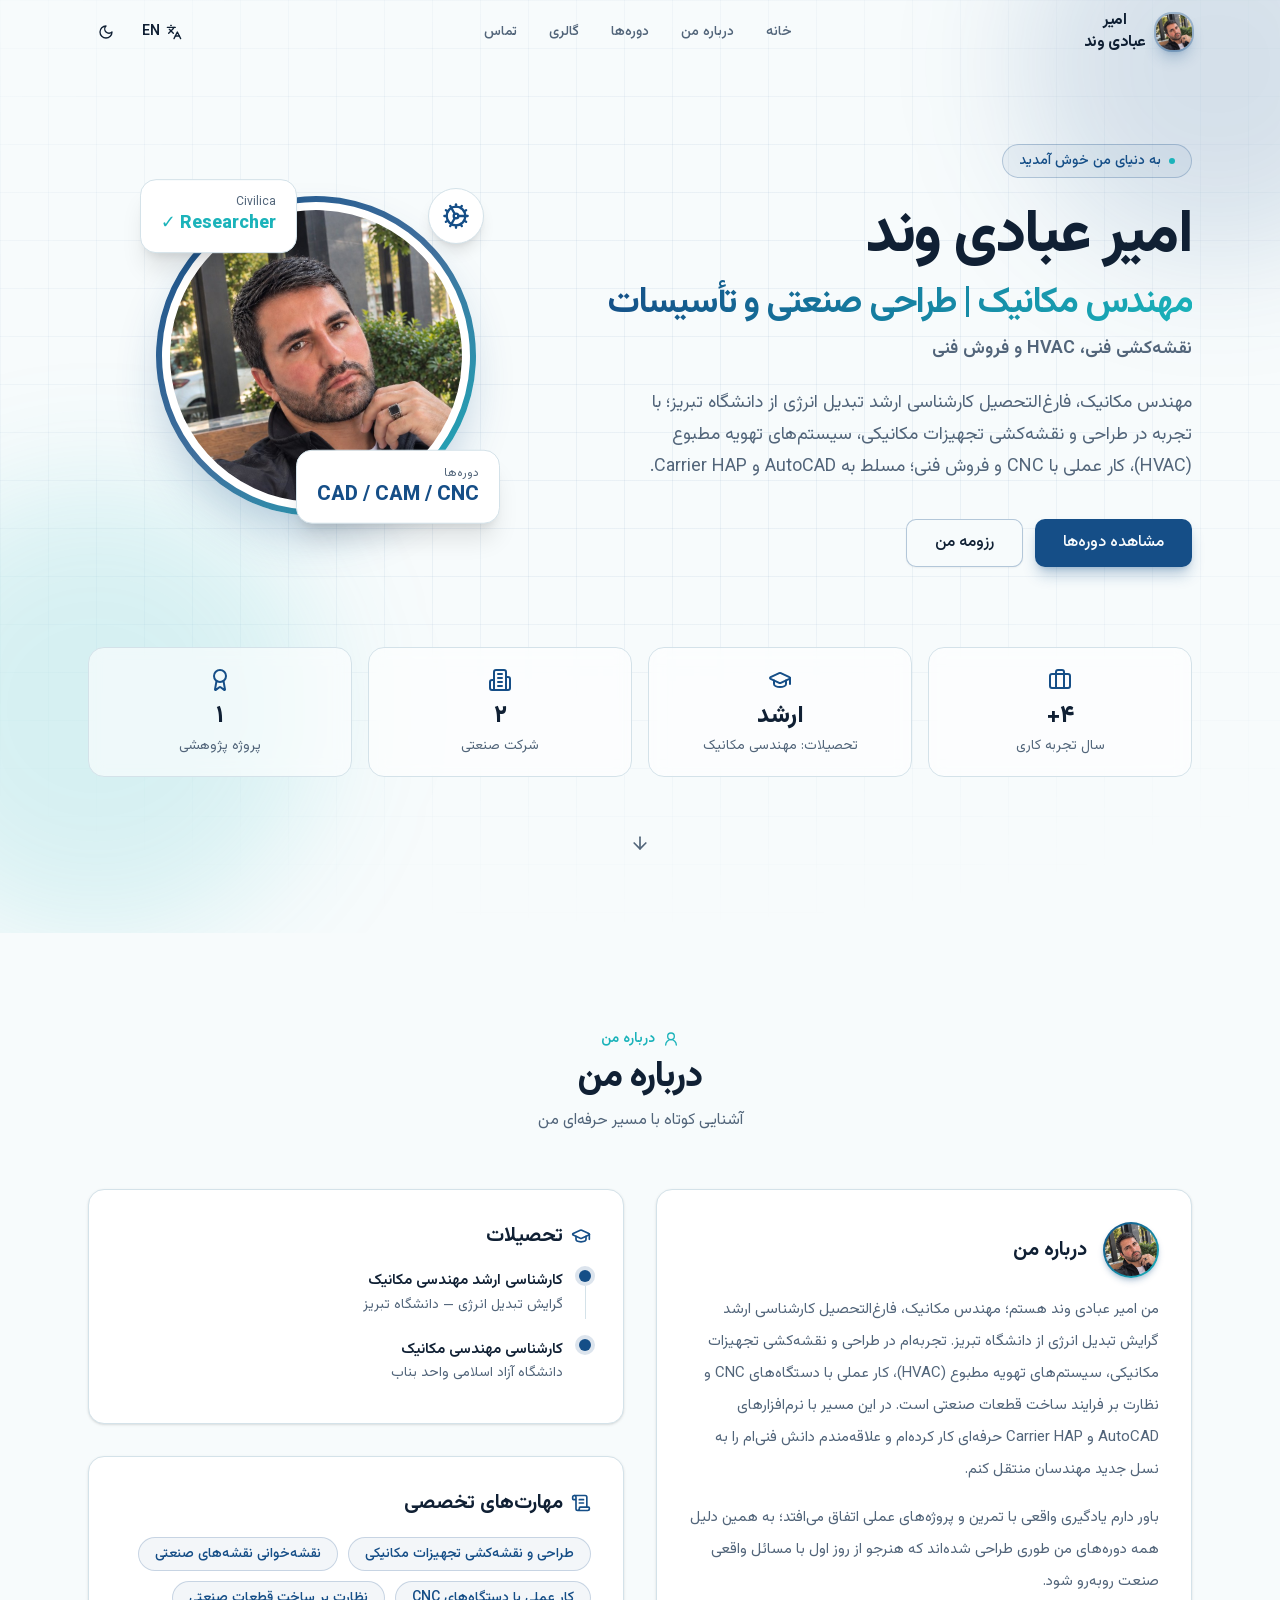
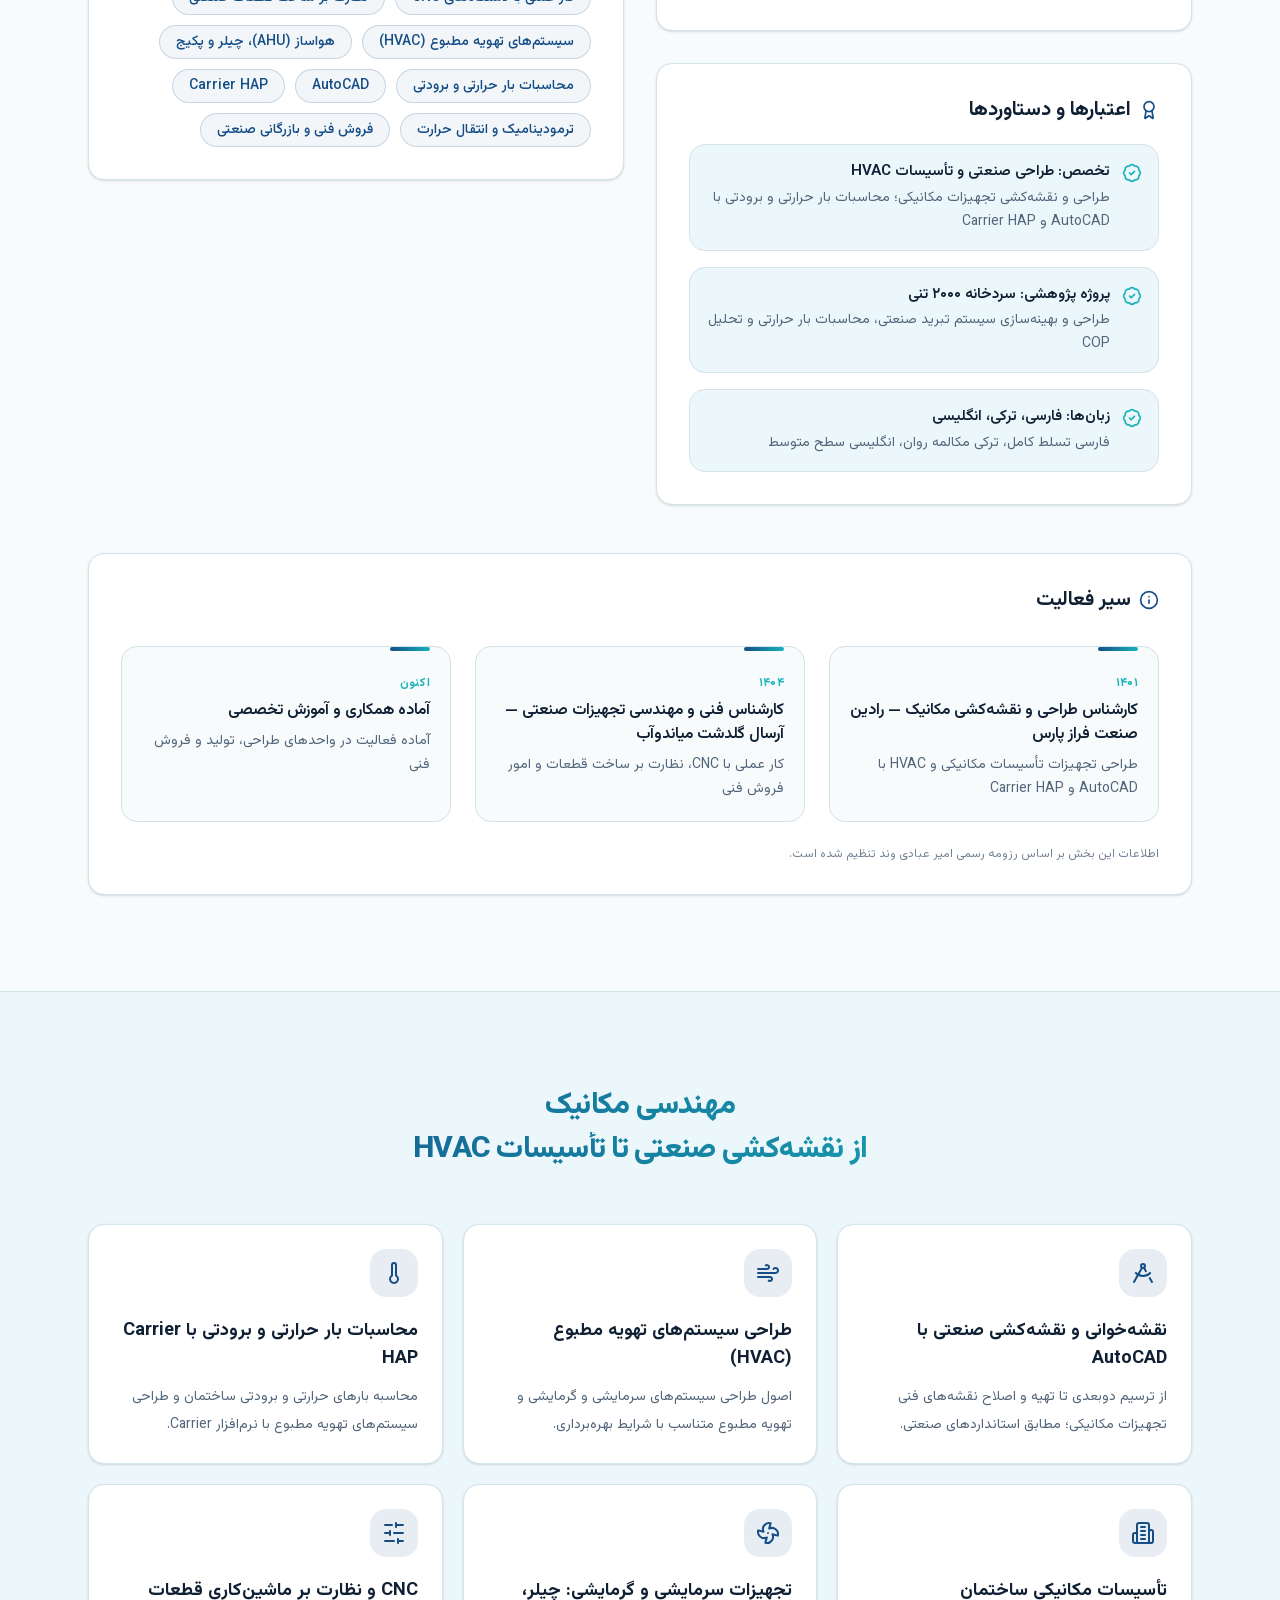
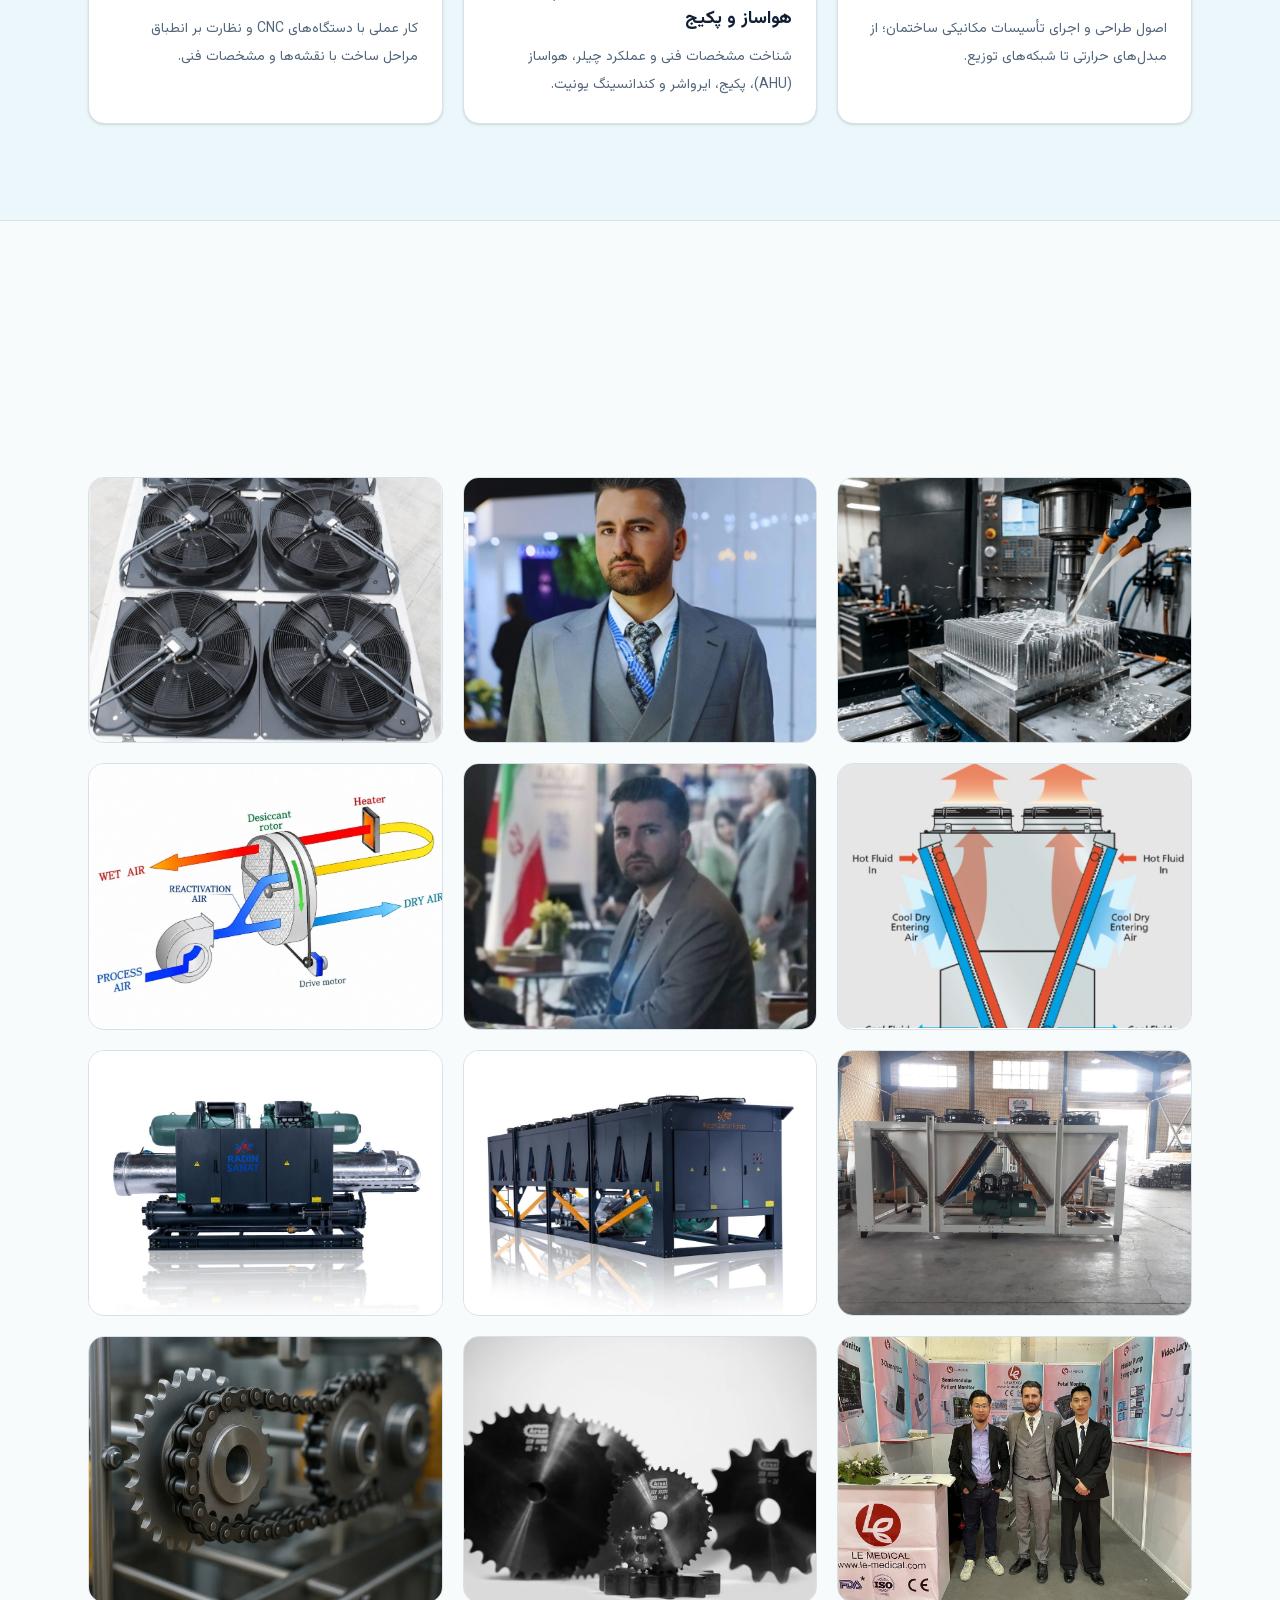
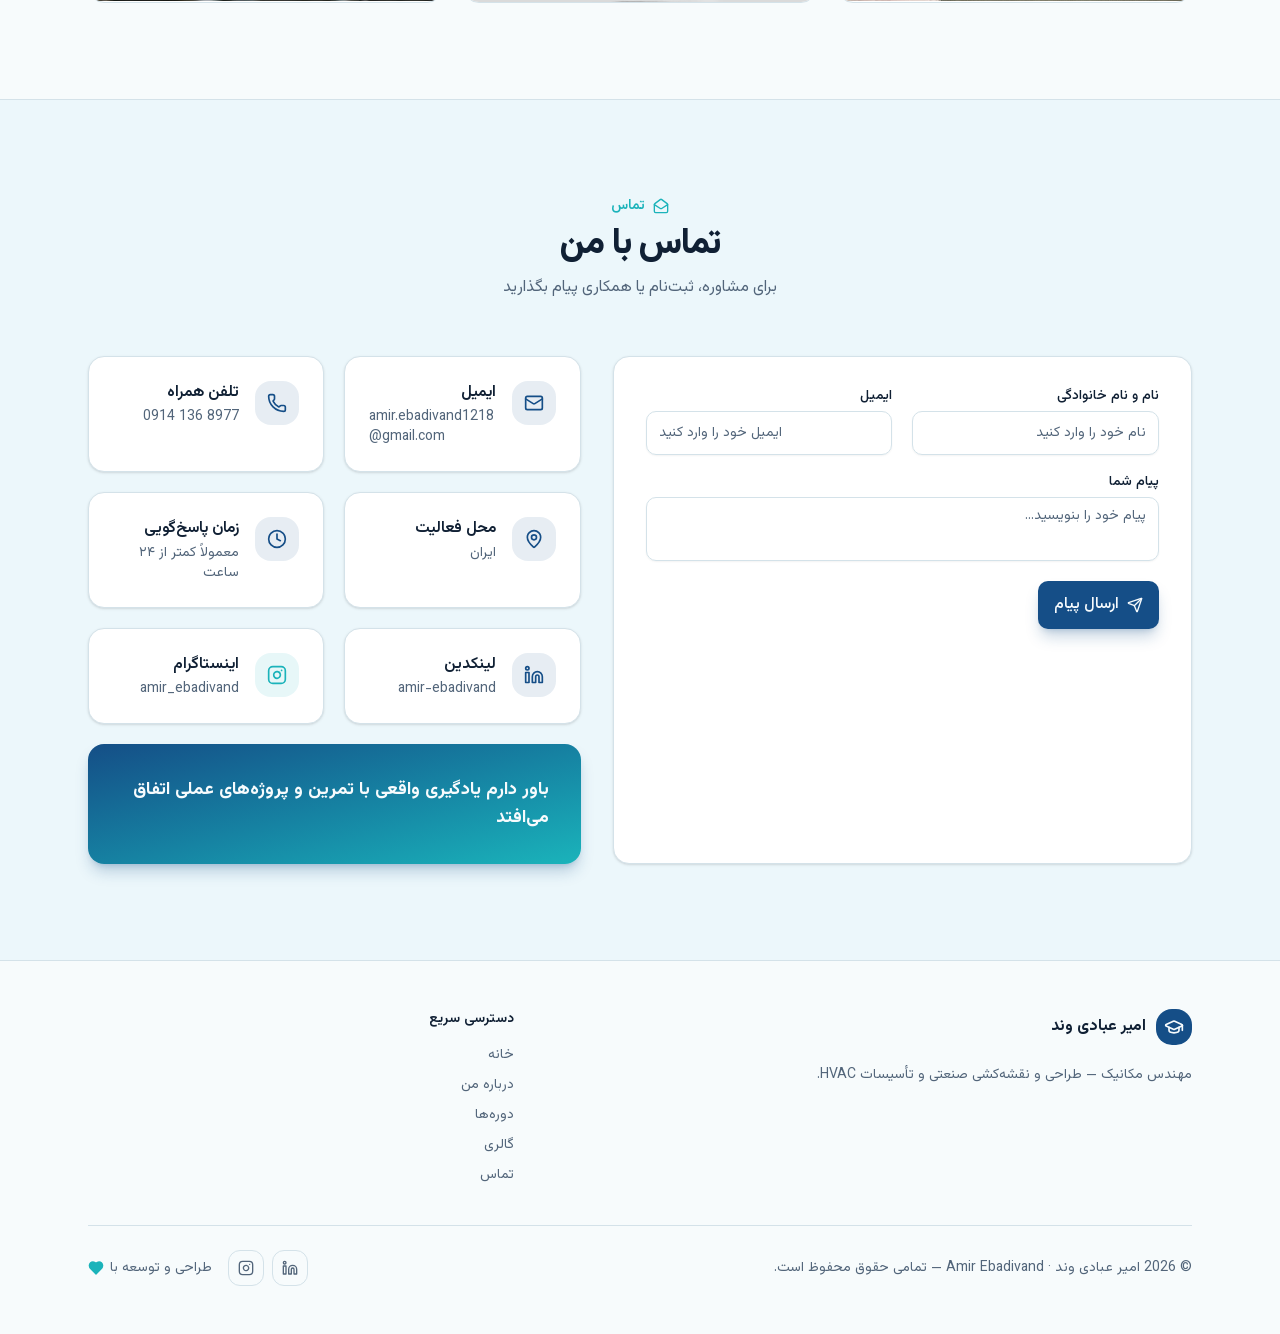
==== commit 81da5455: "SEO: bilingual URL structure (fa at /, en at /en/), hreflang + per-language metadata & JSON-LD" ====
--- a/index.html
+++ b/index.html
@@ -1 +1 @@
-<!DOCTYPE html><!--lTjXpTts505dRoId_g9uE--><html lang="en" dir="ltr"><head><meta charSet="utf-8"/><meta name="viewport" content="width=device-width, initial-scale=1"/><link rel="preload" href="/_next/static/media/ec8f59eafded4799-s.p.bd0c2d26.woff2" as="font" crossorigin="" type="font/woff2"/><link rel="preload" href="/_next/static/media/f1d25eabcf1db66d-s.p.c041a43b.woff2" as="font" crossorigin="" type="font/woff2"/><link rel="preload" as="image" href="/images/amir-portrait.jpg"/><link rel="stylesheet" href="/_next/static/chunks/e60f60c1a9a3c43f.css" data-precedence="next"/><link rel="stylesheet" href="/_next/static/chunks/aabe3962b85a205f.css" data-precedence="next"/><link rel="preload" as="script" fetchPriority="low" href="/_next/static/chunks/909cbc0b55ad83fe.js"/><script src="/_next/static/chunks/de2e26ab072db058.js" async=""></script><script src="/_next/static/chunks/3b3c7ed019bbd741.js" async=""></script><script src="/_next/static/chunks/turbopack-a57c16bd11948d8d.js" async=""></script><script src="/_next/static/chunks/b01f96df44b0118b.js" async=""></script><script src="/_next/static/chunks/bfe4cf055a01a020.js" async=""></script><script src="/_next/static/chunks/ff1a16fafef87110.js" async=""></script><script src="/_next/static/chunks/d2be314c3ece3fbe.js" async=""></script><script src="/_next/static/chunks/c77c9ddd99246ef3.js" async=""></script><link rel="preload" href="https://www.googletagmanager.com/gtag/js?id=G-X01FB90M4Y" as="script"/><meta name="next-size-adjust" content=""/><title>Amir Ebadivand | Mechanical Engineer — Industrial Design &amp; HVAC Systems</title><meta name="description" content="Personal website of Amir Ebadivand (امیر عبادی وند) — Mechanical Engineer, M.Sc. in Energy Conversion (University of Tabriz). Mechanical equipment design &amp; drafting, HVAC systems, hands-on CNC and technical sales; proficient in AutoCAD and Carrier HAP."/><meta name="author" content="Amir Ebadivand"/><meta name="keywords" content="امیر عبادی وند,مهندس مکانیک,طراحی و نقشه‌کشی صنعتی,تأسیسات مکانیکی,تهویه مطبوع,HVAC,AutoCAD,Carrier HAP,سردخانه,دانشگاه تبریز,Amir Ebadivand,Mechanical Engineer,Industrial Design"/><meta name="robots" content="index, follow"/><link rel="canonical" href="https://amir-ebadivand.github.io"/><meta property="og:title" content="Amir Ebadivand | Mechanical Engineer — Industrial Design &amp; HVAC Systems"/><meta property="og:description" content="Personal website of Amir Ebadivand (امیر عبادی وند) — Mechanical Engineer, M.Sc. in Energy Conversion (University of Tabriz). Industrial design &amp; drafting, HVAC, CNC and technical sales."/><meta property="og:url" content="https://amir-ebadivand.github.io"/><meta property="og:site_name" content="Amir Ebadivand"/><meta property="og:locale" content="en_US"/><meta property="og:image" content="https://amir-ebadivand.github.io/images/amir-portrait.jpg"/><meta property="og:image:width" content="800"/><meta property="og:image:height" content="800"/><meta property="og:image:alt" content="امیر عبادی وند — مهندس مکانیک"/><meta property="og:locale:alternate" content="fa_IR"/><meta property="og:type" content="website"/><meta name="twitter:card" content="summary_large_image"/><meta name="twitter:title" content="Amir Ebadivand | Mechanical Engineer — Industrial Design &amp; HVAC Systems"/><meta name="twitter:description" content="Personal website of Amir Ebadivand (امیر عبادی وند) — Mechanical Engineer, M.Sc. in Energy Conversion (University of Tabriz)."/><meta name="twitter:image" content="https://amir-ebadivand.github.io/images/amir-portrait.jpg"/><script src="/_next/static/chunks/a6dad97d9634a72d.js" noModule=""></script></head><body class="vazirmatn_e8bde4d7-module__UQPStW__variable antialiased bg-background text-foreground font-sans" style="font-family:var(--font-vazirmatn), system-ui, sans-serif"><div hidden=""><!--$--><!--/$--></div><script>((a,b,c,d,e,f,g,h)=>{let i=document.documentElement,j=["light","dark"];function k(b){var c;(Array.isArray(a)?a:[a]).forEach(a=>{let c="class"===a,d=c&&f?e.map(a=>f[a]||a):e;c?(i.classList.remove(...d),i.classList.add(f&&f[b]?f[b]:b)):i.setAttribute(a,b)}),c=b,h&&j.includes(c)&&(i.style.colorScheme=c)}if(d)k(d);else try{let a=localStorage.getItem(b)||c,d=g&&"system"===a?window.matchMedia("(prefers-color-scheme: dark)").matches?"dark":"light":a;k(d)}catch(a){}})("class","theme","light",null,["light","dark"],null,false,true)</script><div class="min-h-screen flex flex-col"><header class="fixed top-0 inset-x-0 z-50 transition-all duration-300 bg-transparent" style="opacity:0;transform:translateY(-80px)"><div class="max-w-6xl mx-auto px-4 sm:px-6 h-16 flex items-center justify-between gap-3"><button class="flex items-center gap-2.5 group" aria-label="Amir Ebadivand"><span class="w-9 h-9 rounded-xl overflow-hidden ring-2 ring-primary/30 shadow-lg shadow-primary/30 transition-transform group-hover:scale-105 group-hover:rotate-3"><img alt="" loading="lazy" width="72" height="72" decoding="async" data-nimg="1" class="w-full h-full object-cover" style="color:transparent" src="/images/amir-portrait.jpg"/></span><span class="font-bold text-base sm:text-lg tracking-tight">Amir Ebadivand</span></button><nav class="hidden md:flex items-center gap-1" aria-label="Main"><button class="px-3.5 py-2 rounded-lg text-sm font-medium text-muted-foreground hover:text-foreground hover:bg-secondary transition-colors">Home</button><button class="px-3.5 py-2 rounded-lg text-sm font-medium text-muted-foreground hover:text-foreground hover:bg-secondary transition-colors">About</button><button class="px-3.5 py-2 rounded-lg text-sm font-medium text-muted-foreground hover:text-foreground hover:bg-secondary transition-colors">Courses</button><button class="px-3.5 py-2 rounded-lg text-sm font-medium text-muted-foreground hover:text-foreground hover:bg-secondary transition-colors">Gallery</button><button class="px-3.5 py-2 rounded-lg text-sm font-medium text-muted-foreground hover:text-foreground hover:bg-secondary transition-colors">Contact</button></nav><div class="flex items-center gap-1.5 sm:gap-2"><button data-slot="button" class="inline-flex items-center justify-center whitespace-nowrap transition-all disabled:pointer-events-none disabled:opacity-50 [&amp;_svg]:pointer-events-none [&amp;_svg:not([class*=&#x27;size-&#x27;])]:size-4 shrink-0 [&amp;_svg]:shrink-0 outline-none focus-visible:border-ring focus-visible:ring-ring/50 focus-visible:ring-[3px] aria-invalid:ring-destructive/20 dark:aria-invalid:ring-destructive/40 aria-invalid:border-destructive hover:bg-accent hover:text-accent-foreground dark:hover:bg-accent/50 rounded-md px-3 has-[&gt;svg]:px-2.5 gap-1.5 text-sm font-semibold h-9" aria-label="Switch language"><svg xmlns="http://www.w3.org/2000/svg" width="24" height="24" viewBox="0 0 24 24" fill="none" stroke="currentColor" stroke-width="2" stroke-linecap="round" stroke-linejoin="round" class="lucide lucide-languages w-4 h-4" aria-hidden="true"><path d="m5 8 6 6"></path><path d="m4 14 6-6 2-3"></path><path d="M2 5h12"></path><path d="M7 2h1"></path><path d="m22 22-5-10-5 10"></path><path d="M14 18h6"></path></svg>فا</button><button data-slot="button" class="inline-flex items-center justify-center gap-2 whitespace-nowrap rounded-md text-sm font-medium transition-all disabled:pointer-events-none disabled:opacity-50 [&amp;_svg]:pointer-events-none [&amp;_svg:not([class*=&#x27;size-&#x27;])]:size-4 shrink-0 [&amp;_svg]:shrink-0 outline-none focus-visible:border-ring focus-visible:ring-ring/50 focus-visible:ring-[3px] aria-invalid:ring-destructive/20 dark:aria-invalid:ring-destructive/40 aria-invalid:border-destructive hover:bg-accent hover:text-accent-foreground dark:hover:bg-accent/50 size-9 h-9 w-9" aria-label="Toggle dark/light mode"><svg xmlns="http://www.w3.org/2000/svg" width="24" height="24" viewBox="0 0 24 24" fill="none" stroke="currentColor" stroke-width="2" stroke-linecap="round" stroke-linejoin="round" class="lucide lucide-sun hidden dark:block w-[18px] h-[18px]" aria-hidden="true"><circle cx="12" cy="12" r="4"></circle><path d="M12 2v2"></path><path d="M12 20v2"></path><path d="m4.93 4.93 1.41 1.41"></path><path d="m17.66 17.66 1.41 1.41"></path><path d="M2 12h2"></path><path d="M20 12h2"></path><path d="m6.34 17.66-1.41 1.41"></path><path d="m19.07 4.93-1.41 1.41"></path></svg><svg xmlns="http://www.w3.org/2000/svg" width="24" height="24" viewBox="0 0 24 24" fill="none" stroke="currentColor" stroke-width="2" stroke-linecap="round" stroke-linejoin="round" class="lucide lucide-moon block dark:hidden w-[18px] h-[18px]" aria-hidden="true"><path d="M12 3a6 6 0 0 0 9 9 9 9 0 1 1-9-9Z"></path></svg></button><button data-slot="button" class="inline-flex items-center justify-center gap-2 whitespace-nowrap rounded-md text-sm font-medium transition-all disabled:pointer-events-none disabled:opacity-50 [&amp;_svg]:pointer-events-none [&amp;_svg:not([class*=&#x27;size-&#x27;])]:size-4 shrink-0 [&amp;_svg]:shrink-0 outline-none focus-visible:border-ring focus-visible:ring-ring/50 focus-visible:ring-[3px] aria-invalid:ring-destructive/20 dark:aria-invalid:ring-destructive/40 aria-invalid:border-destructive hover:bg-accent hover:text-accent-foreground dark:hover:bg-accent/50 size-9 h-9 w-9 md:hidden" aria-label="Menu"><svg xmlns="http://www.w3.org/2000/svg" width="24" height="24" viewBox="0 0 24 24" fill="none" stroke="currentColor" stroke-width="2" stroke-linecap="round" stroke-linejoin="round" class="lucide lucide-menu w-5 h-5" aria-hidden="true"><path d="M4 12h16"></path><path d="M4 18h16"></path><path d="M4 6h16"></path></svg></button></div></div></header><main class="flex-1"><section id="home" class="relative min-h-screen flex items-center overflow-hidden pt-16"><div class="absolute inset-0 hero-grid pointer-events-none" aria-hidden="true"></div><div class="absolute -top-32 -start-32 w-96 h-96 rounded-full bg-primary/15 blur-3xl pointer-events-none" aria-hidden="true"></div><div class="absolute bottom-0 -end-32 w-[28rem] h-[28rem] rounded-full bg-accent/15 blur-3xl pointer-events-none" aria-hidden="true"></div><div class="relative max-w-6xl mx-auto px-4 sm:px-6 py-20 w-full"><div class="grid lg:grid-cols-[1.15fr_0.85fr] gap-12 lg:gap-8 items-center"><div class="text-center lg:text-start"><div class="lg:hidden flex justify-center mb-8" style="opacity:0;transform:translateY(28px)"><div class="w-36 h-36 rounded-full bg-gradient-to-br from-primary via-primary/80 to-accent p-1 shadow-xl shadow-primary/25"><div class="w-full h-full rounded-full bg-card p-1"><img alt="Amir Ebadivand" loading="lazy" width="144" height="144" decoding="async" data-nimg="1" class="w-full h-full rounded-full object-cover" style="color:transparent" src="/images/amir-portrait.jpg"/></div></div></div><p class="inline-flex items-center gap-2 rounded-full border border-primary/25 bg-primary/5 px-4 py-1.5 text-sm font-medium text-primary mb-6" style="opacity:0;transform:translateY(28px)"><span class="w-1.5 h-1.5 rounded-full bg-accent animate-pulse"></span>Welcome to my world</p><h1 class="text-4xl sm:text-5xl lg:text-6xl font-extrabold leading-[1.15] tracking-tight" style="opacity:0;transform:translateY(28px)">Amir Ebadivand<span class="block mt-3 text-2xl sm:text-3xl lg:text-4xl font-bold"><span class="text-gradient">Mechanical Engineer | Industrial Design &amp; HVAC</span></span></h1><p class="mt-3 text-lg font-semibold text-muted-foreground" style="opacity:0;transform:translateY(28px)">Technical Drafting, HVAC &amp; Technical Sales</p><p class="mt-6 text-base sm:text-lg leading-8 text-muted-foreground max-w-xl mx-auto lg:mx-0" style="opacity:0;transform:translateY(28px)">M.Sc. Mechanical Engineer (Energy Conversion, University of Tabriz) with experience in mechanical equipment design &amp; drafting, HVAC systems, hands-on CNC work and technical sales; proficient in AutoCAD and Carrier HAP.</p><div class="mt-9 flex flex-wrap items-center justify-center lg:justify-start gap-3" style="opacity:0;transform:translateY(28px)"><button data-slot="button" class="inline-flex items-center justify-center gap-2 whitespace-nowrap font-medium disabled:pointer-events-none disabled:opacity-50 [&amp;_svg]:pointer-events-none [&amp;_svg:not([class*=&#x27;size-&#x27;])]:size-4 shrink-0 [&amp;_svg]:shrink-0 outline-none focus-visible:border-ring focus-visible:ring-ring/50 focus-visible:ring-[3px] aria-invalid:ring-destructive/20 dark:aria-invalid:ring-destructive/40 aria-invalid:border-destructive bg-primary text-primary-foreground hover:bg-primary/90 rounded-md has-[&gt;svg]:px-4 h-12 px-7 text-base shadow-lg shadow-primary/30 hover:shadow-primary/40 hover:-translate-y-0.5 transition-all">Explore Courses</button><button data-slot="button" class="inline-flex items-center justify-center gap-2 whitespace-nowrap font-medium disabled:pointer-events-none disabled:opacity-50 [&amp;_svg]:pointer-events-none [&amp;_svg:not([class*=&#x27;size-&#x27;])]:size-4 shrink-0 [&amp;_svg]:shrink-0 outline-none focus-visible:border-ring focus-visible:ring-ring/50 focus-visible:ring-[3px] aria-invalid:ring-destructive/20 dark:aria-invalid:ring-destructive/40 aria-invalid:border-destructive border bg-background shadow-xs hover:text-accent-foreground dark:bg-input/30 dark:border-input dark:hover:bg-input/50 rounded-md has-[&gt;svg]:px-4 h-12 px-7 text-base border-primary/30 hover:bg-primary/5 hover:-translate-y-0.5 transition-all">My Resume</button></div></div><div class="hidden lg:flex justify-center" style="opacity:0;transform:scale(0.9)"><div class="relative"><div class="w-80 h-80 rounded-full bg-gradient-to-br from-primary via-primary/80 to-accent p-1.5 shadow-2xl shadow-primary/30 rotate-3 hover:rotate-0 transition-transform duration-700"><div class="w-full h-full rounded-full bg-card p-2"><img alt="Amir Ebadivand" width="320" height="320" decoding="async" data-nimg="1" class="w-full h-full rounded-full object-cover" style="color:transparent" src="/images/amir-portrait.jpg"/></div></div><div class="absolute -top-2 -start-2 w-14 h-14 rounded-full bg-card border shadow-lg flex items-center justify-center" aria-hidden="true"><svg xmlns="http://www.w3.org/2000/svg" width="24" height="24" viewBox="0 0 24 24" fill="none" stroke="currentColor" stroke-width="2" stroke-linecap="round" stroke-linejoin="round" class="lucide lucide-cog w-7 h-7 text-primary animate-[spin_18s_linear_infinite]" aria-hidden="true"><path d="M12 20a8 8 0 1 0 0-16 8 8 0 0 0 0 16Z"></path><path d="M12 14a2 2 0 1 0 0-4 2 2 0 0 0 0 4Z"></path><path d="M12 2v2"></path><path d="M12 22v-2"></path><path d="m17 20.66-1-1.73"></path><path d="M11 10.27 7 3.34"></path><path d="m20.66 17-1.73-1"></path><path d="m3.34 7 1.73 1"></path><path d="M14 12h8"></path><path d="M2 12h2"></path><path d="m20.66 7-1.73 1"></path><path d="m3.34 17 1.73-1"></path><path d="m17 3.34-1 1.73"></path><path d="m11 13.73-4 6.93"></path></svg></div><div class="absolute -bottom-4 -start-6 bg-card border rounded-2xl shadow-xl px-5 py-3.5"><p class="text-xs text-muted-foreground">Courses</p><p class="text-xl font-extrabold text-primary">CAD / CAM / CNC</p></div><div class="absolute -top-6 -end-4 bg-card border rounded-2xl shadow-xl px-5 py-3.5"><p class="text-xs text-muted-foreground">Civilica</p><p class="text-lg font-extrabold text-accent">Researcher ✓</p></div></div></div></div><div class="mt-16 lg:mt-20 grid grid-cols-2 sm:grid-cols-4 gap-3 sm:gap-4" style="opacity:0;transform:translateY(30px)"><div class="group rounded-2xl border bg-card/60 backdrop-blur p-5 text-center hover:border-primary/40 hover:shadow-lg hover:shadow-primary/10 hover:-translate-y-1 transition-all duration-300"><svg xmlns="http://www.w3.org/2000/svg" width="24" height="24" viewBox="0 0 24 24" fill="none" stroke="currentColor" stroke-width="2" stroke-linecap="round" stroke-linejoin="round" class="lucide lucide-briefcase w-6 h-6 mx-auto text-primary mb-2 group-hover:scale-110 transition-transform" aria-hidden="true"><path d="M16 20V4a2 2 0 0 0-2-2h-4a2 2 0 0 0-2 2v16"></path><rect width="20" height="14" x="2" y="6" rx="2"></rect></svg><p class="text-2xl font-extrabold">4+</p><p class="text-xs sm:text-sm text-muted-foreground mt-1">Years of Experience</p></div><div class="group rounded-2xl border bg-card/60 backdrop-blur p-5 text-center hover:border-primary/40 hover:shadow-lg hover:shadow-primary/10 hover:-translate-y-1 transition-all duration-300"><svg xmlns="http://www.w3.org/2000/svg" width="24" height="24" viewBox="0 0 24 24" fill="none" stroke="currentColor" stroke-width="2" stroke-linecap="round" stroke-linejoin="round" class="lucide lucide-graduation-cap w-6 h-6 mx-auto text-primary mb-2 group-hover:scale-110 transition-transform" aria-hidden="true"><path d="M21.42 10.922a1 1 0 0 0-.019-1.838L12.83 5.18a2 2 0 0 0-1.66 0L2.6 9.08a1 1 0 0 0 0 1.832l8.57 3.908a2 2 0 0 0 1.66 0z"></path><path d="M22 10v6"></path><path d="M6 12.5V16a6 3 0 0 0 12 0v-3.5"></path></svg><p class="text-2xl font-extrabold">M.Sc.</p><p class="text-xs sm:text-sm text-muted-foreground mt-1">Education: Mechanical Eng.</p></div><div class="group rounded-2xl border bg-card/60 backdrop-blur p-5 text-center hover:border-primary/40 hover:shadow-lg hover:shadow-primary/10 hover:-translate-y-1 transition-all duration-300"><svg xmlns="http://www.w3.org/2000/svg" width="24" height="24" viewBox="0 0 24 24" fill="none" stroke="currentColor" stroke-width="2" stroke-linecap="round" stroke-linejoin="round" class="lucide lucide-building2 lucide-building-2 w-6 h-6 mx-auto text-primary mb-2 group-hover:scale-110 transition-transform" aria-hidden="true"><path d="M6 22V4a2 2 0 0 1 2-2h8a2 2 0 0 1 2 2v18Z"></path><path d="M6 12H4a2 2 0 0 0-2 2v6a2 2 0 0 0 2 2h2"></path><path d="M18 9h2a2 2 0 0 1 2 2v9a2 2 0 0 1-2 2h-2"></path><path d="M10 6h4"></path><path d="M10 10h4"></path><path d="M10 14h4"></path><path d="M10 18h4"></path></svg><p class="text-2xl font-extrabold">2</p><p class="text-xs sm:text-sm text-muted-foreground mt-1">Industrial Companies</p></div><div class="group rounded-2xl border bg-card/60 backdrop-blur p-5 text-center hover:border-primary/40 hover:shadow-lg hover:shadow-primary/10 hover:-translate-y-1 transition-all duration-300"><svg xmlns="http://www.w3.org/2000/svg" width="24" height="24" viewBox="0 0 24 24" fill="none" stroke="currentColor" stroke-width="2" stroke-linecap="round" stroke-linejoin="round" class="lucide lucide-award w-6 h-6 mx-auto text-primary mb-2 group-hover:scale-110 transition-transform" aria-hidden="true"><path d="m15.477 12.89 1.515 8.526a.5.5 0 0 1-.81.47l-3.58-2.687a1 1 0 0 0-1.197 0l-3.586 2.686a.5.5 0 0 1-.81-.469l1.514-8.526"></path><circle cx="12" cy="8" r="6"></circle></svg><p class="text-2xl font-extrabold">1</p><p class="text-xs sm:text-sm text-muted-foreground mt-1">Research Project</p></div></div><button class="mt-14 mx-auto flex flex-col items-center gap-1 text-muted-foreground hover:text-primary transition-colors" aria-label="Scroll down" style="opacity:0"><svg xmlns="http://www.w3.org/2000/svg" width="24" height="24" viewBox="0 0 24 24" fill="none" stroke="currentColor" stroke-width="2" stroke-linecap="round" stroke-linejoin="round" class="lucide lucide-arrow-down w-5 h-5 animate-bounce" aria-hidden="true"><path d="M12 5v14"></path><path d="m19 12-7 7-7-7"></path></svg></button></div></section><section id="about" class="relative py-24 scroll-mt-16"><div class="max-w-6xl mx-auto px-4 sm:px-6"><div class="text-center mb-14" style="opacity:0;transform:translateY(32px)"><p class="inline-flex items-center gap-2 text-sm font-semibold text-accent mb-2"><svg xmlns="http://www.w3.org/2000/svg" width="24" height="24" viewBox="0 0 24 24" fill="none" stroke="currentColor" stroke-width="2" stroke-linecap="round" stroke-linejoin="round" class="lucide lucide-user-round w-4 h-4" aria-hidden="true"><circle cx="12" cy="8" r="5"></circle><path d="M20 21a8 8 0 0 0-16 0"></path></svg>About</p><h2 class="text-3xl sm:text-4xl font-extrabold tracking-tight">About Me</h2><p class="mt-3 text-muted-foreground">A brief look at my professional journey</p></div><div class="grid lg:grid-cols-2 gap-8"><div class="space-y-8"><div class="rounded-2xl border bg-card p-6 sm:p-8 shadow-sm hover:shadow-lg hover:shadow-primary/5 transition-shadow" style="opacity:0;transform:translateY(32px)"><div class="flex items-center gap-4 mb-4"><span class="w-14 h-14 shrink-0 rounded-full bg-gradient-to-br from-primary to-accent p-0.5 shadow-md shadow-primary/25"><img alt="" loading="lazy" width="112" height="112" decoding="async" data-nimg="1" class="w-full h-full rounded-full object-cover" style="color:transparent" src="/images/amir-portrait.jpg"/></span><h3 class="text-xl font-bold">About Me</h3></div><p class="leading-8 text-muted-foreground text-[15px]">I am Amir Ebadivand, a mechanical engineer holding an M.Sc. in Energy Conversion from the University of Tabriz. My experience spans mechanical equipment design &amp; drafting, HVAC systems, hands-on CNC machining and supervising industrial part production. I have worked professionally with AutoCAD and Carrier HAP, and I&#x27;m passionate about passing my technical knowledge to a new generation of engineers.</p><p class="mt-4 leading-8 text-muted-foreground text-[15px]">I believe real learning happens through practice and projects. That&#x27;s why my courses are designed so students face real industry challenges from day one.</p></div><div class="rounded-2xl border bg-card p-6 sm:p-8 shadow-sm" style="opacity:0;transform:translateY(32px)"><h3 class="text-xl font-bold mb-5 flex items-center gap-2"><svg xmlns="http://www.w3.org/2000/svg" width="24" height="24" viewBox="0 0 24 24" fill="none" stroke="currentColor" stroke-width="2" stroke-linecap="round" stroke-linejoin="round" class="lucide lucide-award w-5 h-5 text-primary" aria-hidden="true"><path d="m15.477 12.89 1.515 8.526a.5.5 0 0 1-.81.47l-3.58-2.687a1 1 0 0 0-1.197 0l-3.586 2.686a.5.5 0 0 1-.81-.469l1.514-8.526"></path><circle cx="12" cy="8" r="6"></circle></svg>Credentials &amp; Achievements</h3><ul class="space-y-4"><li class="flex items-start gap-3 rounded-xl bg-secondary/50 border p-4 hover:bg-secondary transition-colors"><svg xmlns="http://www.w3.org/2000/svg" width="24" height="24" viewBox="0 0 24 24" fill="none" stroke="currentColor" stroke-width="2" stroke-linecap="round" stroke-linejoin="round" class="lucide lucide-badge-check w-5 h-5 mt-0.5 text-accent shrink-0" aria-hidden="true"><path d="M3.85 8.62a4 4 0 0 1 4.78-4.77 4 4 0 0 1 6.74 0 4 4 0 0 1 4.78 4.78 4 4 0 0 1 0 6.74 4 4 0 0 1-4.77 4.78 4 4 0 0 1-6.75 0 4 4 0 0 1-4.78-4.77 4 4 0 0 1 0-6.76Z"></path><path d="m9 12 2 2 4-4"></path></svg><div><p class="font-semibold text-[15px]">Specialty: Industrial Design &amp; HVAC</p><p class="text-sm text-muted-foreground mt-0.5 leading-6">Mechanical equipment design &amp; drafting; heating and cooling load calculations with AutoCAD and Carrier HAP</p></div></li><li class="flex items-start gap-3 rounded-xl bg-secondary/50 border p-4 hover:bg-secondary transition-colors"><svg xmlns="http://www.w3.org/2000/svg" width="24" height="24" viewBox="0 0 24 24" fill="none" stroke="currentColor" stroke-width="2" stroke-linecap="round" stroke-linejoin="round" class="lucide lucide-badge-check w-5 h-5 mt-0.5 text-accent shrink-0" aria-hidden="true"><path d="M3.85 8.62a4 4 0 0 1 4.78-4.77 4 4 0 0 1 6.74 0 4 4 0 0 1 4.78 4.78 4 4 0 0 1 0 6.74 4 4 0 0 1-4.77 4.78 4 4 0 0 1-6.75 0 4 4 0 0 1-4.78-4.77 4 4 0 0 1 0-6.76Z"></path><path d="m9 12 2 2 4-4"></path></svg><div><p class="font-semibold text-[15px]">Research Project: 2,000-ton Cold Storage</p><p class="text-sm text-muted-foreground mt-0.5 leading-6">Industrial refrigeration system design &amp; optimization, thermal load calculations and COP analysis</p></div></li><li class="flex items-start gap-3 rounded-xl bg-secondary/50 border p-4 hover:bg-secondary transition-colors"><svg xmlns="http://www.w3.org/2000/svg" width="24" height="24" viewBox="0 0 24 24" fill="none" stroke="currentColor" stroke-width="2" stroke-linecap="round" stroke-linejoin="round" class="lucide lucide-badge-check w-5 h-5 mt-0.5 text-accent shrink-0" aria-hidden="true"><path d="M3.85 8.62a4 4 0 0 1 4.78-4.77 4 4 0 0 1 6.74 0 4 4 0 0 1 4.78 4.78 4 4 0 0 1 0 6.74 4 4 0 0 1-4.77 4.78 4 4 0 0 1-6.75 0 4 4 0 0 1-4.78-4.77 4 4 0 0 1 0-6.76Z"></path><path d="m9 12 2 2 4-4"></path></svg><div><p class="font-semibold text-[15px]">Languages: Persian, Turkish, English</p><p class="text-sm text-muted-foreground mt-0.5 leading-6">Persian (fluent), Azerbaijani Turkish (conversational), English (intermediate)</p></div></li></ul></div></div><div class="space-y-8"><div class="rounded-2xl border bg-card p-6 sm:p-8 shadow-sm" style="opacity:0;transform:translateY(32px)"><h3 class="text-xl font-bold mb-5 flex items-center gap-2"><svg xmlns="http://www.w3.org/2000/svg" width="24" height="24" viewBox="0 0 24 24" fill="none" stroke="currentColor" stroke-width="2" stroke-linecap="round" stroke-linejoin="round" class="lucide lucide-graduation-cap w-5 h-5 text-primary" aria-hidden="true"><path d="M21.42 10.922a1 1 0 0 0-.019-1.838L12.83 5.18a2 2 0 0 0-1.66 0L2.6 9.08a1 1 0 0 0 0 1.832l8.57 3.908a2 2 0 0 0 1.66 0z"></path><path d="M22 10v6"></path><path d="M6 12.5V16a6 3 0 0 0 12 0v-3.5"></path></svg>Education</h3><div class="space-y-4"><div class="flex gap-4"><div class="flex flex-col items-center"><span class="w-3 h-3 rounded-full bg-primary ring-4 ring-primary/15"></span><span class="w-px flex-1 bg-border my-1"></span></div><div class="pb-2"><p class="font-semibold text-[15px]">M.Sc. in Mechanical Engineering</p><p class="text-sm text-muted-foreground mt-0.5">Energy Conversion — University of Tabriz</p></div></div><div class="flex gap-4"><div class="flex flex-col items-center"><span class="w-3 h-3 rounded-full bg-primary ring-4 ring-primary/15"></span></div><div class="pb-2"><p class="font-semibold text-[15px]">B.Sc. in Mechanical Engineering</p><p class="text-sm text-muted-foreground mt-0.5">Islamic Azad University, Bonab Branch</p></div></div></div></div><div class="rounded-2xl border bg-card p-6 sm:p-8 shadow-sm" style="opacity:0;transform:translateY(32px)"><h3 class="text-xl font-bold mb-5 flex items-center gap-2"><svg xmlns="http://www.w3.org/2000/svg" width="24" height="24" viewBox="0 0 24 24" fill="none" stroke="currentColor" stroke-width="2" stroke-linecap="round" stroke-linejoin="round" class="lucide lucide-scroll-text w-5 h-5 text-primary" aria-hidden="true"><path d="M15 12h-5"></path><path d="M15 8h-5"></path><path d="M19 17V5a2 2 0 0 0-2-2H4"></path><path d="M8 21h12a2 2 0 0 0 2-2v-1a1 1 0 0 0-1-1H11a1 1 0 0 0-1 1v1a2 2 0 1 1-4 0V5a2 2 0 1 0-4 0v2a1 1 0 0 0 1 1h3"></path></svg>Technical Skills</h3><div class="flex flex-wrap gap-2.5"><span class="rounded-full border border-primary/20 bg-primary/5 px-4 py-1.5 text-sm font-medium text-primary hover:bg-primary hover:text-primary-foreground transition-colors cursor-default">Mechanical Equipment Design &amp; Drafting</span><span class="rounded-full border border-primary/20 bg-primary/5 px-4 py-1.5 text-sm font-medium text-primary hover:bg-primary hover:text-primary-foreground transition-colors cursor-default">Industrial Blueprint Reading</span><span class="rounded-full border border-primary/20 bg-primary/5 px-4 py-1.5 text-sm font-medium text-primary hover:bg-primary hover:text-primary-foreground transition-colors cursor-default">Hands-on CNC Machining</span><span class="rounded-full border border-primary/20 bg-primary/5 px-4 py-1.5 text-sm font-medium text-primary hover:bg-primary hover:text-primary-foreground transition-colors cursor-default">Parts Fabrication Supervision</span><span class="rounded-full border border-primary/20 bg-primary/5 px-4 py-1.5 text-sm font-medium text-primary hover:bg-primary hover:text-primary-foreground transition-colors cursor-default">HVAC &amp; Air Conditioning Systems</span><span class="rounded-full border border-primary/20 bg-primary/5 px-4 py-1.5 text-sm font-medium text-primary hover:bg-primary hover:text-primary-foreground transition-colors cursor-default">AHU, Chillers &amp; Package Units</span><span class="rounded-full border border-primary/20 bg-primary/5 px-4 py-1.5 text-sm font-medium text-primary hover:bg-primary hover:text-primary-foreground transition-colors cursor-default">Heating &amp; Cooling Load Calculations</span><span class="rounded-full border border-primary/20 bg-primary/5 px-4 py-1.5 text-sm font-medium text-primary hover:bg-primary hover:text-primary-foreground transition-colors cursor-default">AutoCAD</span><span class="rounded-full border border-primary/20 bg-primary/5 px-4 py-1.5 text-sm font-medium text-primary hover:bg-primary hover:text-primary-foreground transition-colors cursor-default">Carrier HAP</span><span class="rounded-full border border-primary/20 bg-primary/5 px-4 py-1.5 text-sm font-medium text-primary hover:bg-primary hover:text-primary-foreground transition-colors cursor-default">Thermodynamics &amp; Heat Transfer</span><span class="rounded-full border border-primary/20 bg-primary/5 px-4 py-1.5 text-sm font-medium text-primary hover:bg-primary hover:text-primary-foreground transition-colors cursor-default">Technical Sales &amp; Industrial Commerce</span></div></div></div></div><div class="mt-12 rounded-2xl border bg-card p-6 sm:p-8 shadow-sm" style="opacity:0;transform:translateY(32px)"><h3 class="text-xl font-bold mb-8 flex items-center gap-2"><svg xmlns="http://www.w3.org/2000/svg" width="24" height="24" viewBox="0 0 24 24" fill="none" stroke="currentColor" stroke-width="2" stroke-linecap="round" stroke-linejoin="round" class="lucide lucide-info w-5 h-5 text-primary" aria-hidden="true"><circle cx="12" cy="12" r="10"></circle><path d="M12 16v-4"></path><path d="M12 8h.01"></path></svg>Career Timeline</h3><div class="grid sm:grid-cols-2 lg:grid-cols-3 gap-6"><div class="relative rounded-xl border bg-background p-5 hover:border-primary/40 hover:-translate-y-1 transition-all duration-300"><span class="absolute top-0 h-1 w-10 rounded-full bg-gradient-to-r from-primary to-accent" style="left:1.25rem"></span><p class="text-xs font-bold text-accent uppercase tracking-wide mt-2">2022 (1401)</p><p class="font-semibold mt-2 leading-6">Mechanical Design &amp; Drafting Expert — Radin Sanat Faraz Pars</p><p class="text-sm text-muted-foreground mt-1.5 leading-6">Designing mechanical HVAC equipment with AutoCAD and Carrier HAP</p></div><div class="relative rounded-xl border bg-background p-5 hover:border-primary/40 hover:-translate-y-1 transition-all duration-300"><span class="absolute top-0 h-1 w-10 rounded-full bg-gradient-to-r from-primary to-accent" style="left:1.25rem"></span><p class="text-xs font-bold text-accent uppercase tracking-wide mt-2">2025 (1404)</p><p class="font-semibold mt-2 leading-6">Industrial Equipment Engineering Expert — Arsal Goldasht Miyandoab</p><p class="text-sm text-muted-foreground mt-1.5 leading-6">Hands-on CNC work, production supervision and technical sales</p></div><div class="relative rounded-xl border bg-background p-5 hover:border-primary/40 hover:-translate-y-1 transition-all duration-300"><span class="absolute top-0 h-1 w-10 rounded-full bg-gradient-to-r from-primary to-accent" style="left:1.25rem"></span><p class="text-xs font-bold text-accent uppercase tracking-wide mt-2">Now</p><p class="font-semibold mt-2 leading-6">Open to Collaboration &amp; Technical Training</p><p class="text-sm text-muted-foreground mt-1.5 leading-6">Ready for design, production and technical sales roles</p></div></div><p class="mt-6 text-xs text-muted-foreground/80">The information above is based on Amir Ebadivand&#x27;s official resume.</p></div></div></section><section id="courses" class="relative py-24 bg-secondary/40 border-y scroll-mt-16"><div class="max-w-6xl mx-auto px-4 sm:px-6"><div class="text-center mb-14" style="opacity:0;transform:translateY(32px)"><h2 class="text-2xl sm:text-3xl font-extrabold tracking-tight"><span class="text-gradient block">Mechanical engineering</span><span class="text-gradient block mt-2">From industrial drafting to HVAC systems</span></h2></div><div class="grid sm:grid-cols-2 lg:grid-cols-3 gap-5"><article class="group relative rounded-2xl border bg-card p-6 shadow-sm hover:shadow-xl hover:shadow-primary/10 hover:-translate-y-1.5 hover:border-primary/40 transition-all duration-300 flex flex-col" style="opacity:0;transform:translateY(32px)"><div class="flex items-start mb-5"><span class="flex items-center justify-center w-12 h-12 rounded-xl bg-primary/10 text-primary group-hover:bg-primary group-hover:text-primary-foreground transition-all duration-300"><svg xmlns="http://www.w3.org/2000/svg" width="24" height="24" viewBox="0 0 24 24" fill="none" stroke="currentColor" stroke-width="2" stroke-linecap="round" stroke-linejoin="round" class="lucide lucide-drafting-compass w-6 h-6" aria-hidden="true"><path d="m12.99 6.74 1.93 3.44"></path><path d="M19.136 12a10 10 0 0 1-14.271 0"></path><path d="m21 21-2.16-3.84"></path><path d="m3 21 8.02-14.26"></path><circle cx="12" cy="5" r="2"></circle></svg></span></div><h3 class="text-lg font-bold leading-7 group-hover:text-primary transition-colors">Industrial Blueprint Reading &amp; Drafting with AutoCAD</h3><p class="mt-2.5 text-sm leading-7 text-muted-foreground flex-1">From 2D drafting to preparing and revising technical drawings of mechanical equipment, per industrial standards.</p></article><article class="group relative rounded-2xl border bg-card p-6 shadow-sm hover:shadow-xl hover:shadow-primary/10 hover:-translate-y-1.5 hover:border-primary/40 transition-all duration-300 flex flex-col" style="opacity:0;transform:translateY(32px)"><div class="flex items-start mb-5"><span class="flex items-center justify-center w-12 h-12 rounded-xl bg-primary/10 text-primary group-hover:bg-primary group-hover:text-primary-foreground transition-all duration-300"><svg xmlns="http://www.w3.org/2000/svg" width="24" height="24" viewBox="0 0 24 24" fill="none" stroke="currentColor" stroke-width="2" stroke-linecap="round" stroke-linejoin="round" class="lucide lucide-wind w-6 h-6" aria-hidden="true"><path d="M12.8 19.6A2 2 0 1 0 14 16H2"></path><path d="M17.5 8a2.5 2.5 0 1 1 2 4H2"></path><path d="M9.8 4.4A2 2 0 1 1 11 8H2"></path></svg></span></div><h3 class="text-lg font-bold leading-7 group-hover:text-primary transition-colors">HVAC System Design</h3><p class="mt-2.5 text-sm leading-7 text-muted-foreground flex-1">Principles of designing heating, cooling and air conditioning systems matched to operating conditions.</p></article><article class="group relative rounded-2xl border bg-card p-6 shadow-sm hover:shadow-xl hover:shadow-primary/10 hover:-translate-y-1.5 hover:border-primary/40 transition-all duration-300 flex flex-col" style="opacity:0;transform:translateY(32px)"><div class="flex items-start mb-5"><span class="flex items-center justify-center w-12 h-12 rounded-xl bg-primary/10 text-primary group-hover:bg-primary group-hover:text-primary-foreground transition-all duration-300"><svg xmlns="http://www.w3.org/2000/svg" width="24" height="24" viewBox="0 0 24 24" fill="none" stroke="currentColor" stroke-width="2" stroke-linecap="round" stroke-linejoin="round" class="lucide lucide-thermometer w-6 h-6" aria-hidden="true"><path d="M14 4v10.54a4 4 0 1 1-4 0V4a2 2 0 0 1 4 0Z"></path></svg></span></div><h3 class="text-lg font-bold leading-7 group-hover:text-primary transition-colors">Heating &amp; Cooling Load Calculations with Carrier HAP</h3><p class="mt-2.5 text-sm leading-7 text-muted-foreground flex-1">Calculating building thermal loads and designing air conditioning systems with Carrier software.</p></article><article class="group relative rounded-2xl border bg-card p-6 shadow-sm hover:shadow-xl hover:shadow-primary/10 hover:-translate-y-1.5 hover:border-primary/40 transition-all duration-300 flex flex-col" style="opacity:0;transform:translateY(32px)"><div class="flex items-start mb-5"><span class="flex items-center justify-center w-12 h-12 rounded-xl bg-primary/10 text-primary group-hover:bg-primary group-hover:text-primary-foreground transition-all duration-300"><svg xmlns="http://www.w3.org/2000/svg" width="24" height="24" viewBox="0 0 24 24" fill="none" stroke="currentColor" stroke-width="2" stroke-linecap="round" stroke-linejoin="round" class="lucide lucide-building2 lucide-building-2 w-6 h-6" aria-hidden="true"><path d="M6 22V4a2 2 0 0 1 2-2h8a2 2 0 0 1 2 2v18Z"></path><path d="M6 12H4a2 2 0 0 0-2 2v6a2 2 0 0 0 2 2h2"></path><path d="M18 9h2a2 2 0 0 1 2 2v9a2 2 0 0 1-2 2h-2"></path><path d="M10 6h4"></path><path d="M10 10h4"></path><path d="M10 14h4"></path><path d="M10 18h4"></path></svg></span></div><h3 class="text-lg font-bold leading-7 group-hover:text-primary transition-colors">Building Mechanical Installations</h3><p class="mt-2.5 text-sm leading-7 text-muted-foreground flex-1">Principles of designing and implementing building mechanical systems — from heat exchangers to distribution networks.</p></article><article class="group relative rounded-2xl border bg-card p-6 shadow-sm hover:shadow-xl hover:shadow-primary/10 hover:-translate-y-1.5 hover:border-primary/40 transition-all duration-300 flex flex-col" style="opacity:0;transform:translateY(32px)"><div class="flex items-start mb-5"><span class="flex items-center justify-center w-12 h-12 rounded-xl bg-primary/10 text-primary group-hover:bg-primary group-hover:text-primary-foreground transition-all duration-300"><svg xmlns="http://www.w3.org/2000/svg" width="24" height="24" viewBox="0 0 24 24" fill="none" stroke="currentColor" stroke-width="2" stroke-linecap="round" stroke-linejoin="round" class="lucide lucide-fan w-6 h-6" aria-hidden="true"><path d="M10.827 16.379a6.082 6.082 0 0 1-8.618-7.002l5.412 1.45a6.082 6.082 0 0 1 7.002-8.618l-1.45 5.412a6.082 6.082 0 0 1 8.618 7.002l-5.412-1.45a6.082 6.082 0 0 1-7.002 8.618l1.45-5.412Z"></path><path d="M12 12v.01"></path></svg></span></div><h3 class="text-lg font-bold leading-7 group-hover:text-primary transition-colors">Cooling &amp; Heating Equipment: Chillers, AHU &amp; Packages</h3><p class="mt-2.5 text-sm leading-7 text-muted-foreground flex-1">Technical specs and operation of chillers, air handling units (AHU), packages, air washers and condensing units.</p></article><article class="group relative rounded-2xl border bg-card p-6 shadow-sm hover:shadow-xl hover:shadow-primary/10 hover:-translate-y-1.5 hover:border-primary/40 transition-all duration-300 flex flex-col" style="opacity:0;transform:translateY(32px)"><div class="flex items-start mb-5"><span class="flex items-center justify-center w-12 h-12 rounded-xl bg-primary/10 text-primary group-hover:bg-primary group-hover:text-primary-foreground transition-all duration-300"><svg xmlns="http://www.w3.org/2000/svg" width="24" height="24" viewBox="0 0 24 24" fill="none" stroke="currentColor" stroke-width="2" stroke-linecap="round" stroke-linejoin="round" class="lucide lucide-sliders-horizontal w-6 h-6" aria-hidden="true"><line x1="21" x2="14" y1="4" y2="4"></line><line x1="10" x2="3" y1="4" y2="4"></line><line x1="21" x2="12" y1="12" y2="12"></line><line x1="8" x2="3" y1="12" y2="12"></line><line x1="21" x2="16" y1="20" y2="20"></line><line x1="12" x2="3" y1="20" y2="20"></line><line x1="14" x2="14" y1="2" y2="6"></line><line x1="8" x2="8" y1="10" y2="14"></line><line x1="16" x2="16" y1="18" y2="22"></line></svg></span></div><h3 class="text-lg font-bold leading-7 group-hover:text-primary transition-colors">CNC Machining &amp; Production Supervision</h3><p class="mt-2.5 text-sm leading-7 text-muted-foreground flex-1">Hands-on CNC machine work and supervising part production compliance with drawings and technical specs.</p></article></div></div></section><section id="gallery" class="relative py-24 scroll-mt-16"><div class="max-w-6xl mx-auto px-4 sm:px-6"><div class="text-center mb-14" style="opacity:0;transform:translateY(32px)"><p class="inline-flex items-center gap-2 text-sm font-semibold text-accent mb-2"><svg xmlns="http://www.w3.org/2000/svg" width="24" height="24" viewBox="0 0 24 24" fill="none" stroke="currentColor" stroke-width="2" stroke-linecap="round" stroke-linejoin="round" class="lucide lucide-images w-4 h-4" aria-hidden="true"><path d="M18 22H4a2 2 0 0 1-2-2V6"></path><path d="m22 13-1.296-1.296a2.41 2.41 0 0 0-3.408 0L11 18"></path><circle cx="12" cy="8" r="2"></circle><rect width="16" height="16" x="6" y="2" rx="2"></rect></svg>Gallery</p><h2 class="text-3xl sm:text-4xl font-extrabold tracking-tight">Gallery</h2><p class="mt-3 text-muted-foreground">Me and the machines I&#x27;ve worked with — from HVAC to power transmission</p></div><div class="grid grid-cols-2 lg:grid-cols-3 gap-4 sm:gap-5"><figure class="group relative overflow-hidden rounded-2xl border bg-card cursor-zoom-in hover:border-primary/40 transition-all duration-300" style="opacity:0;transform:translateY(32px)"><img src="/gallery/cnc-machine.jpg" alt="CNC milling machine — precision metal machining" loading="lazy" class="aspect-[4/3] w-full object-cover transition-transform duration-500 group-hover:scale-105"/><figcaption class="absolute inset-x-0 bottom-0 bg-gradient-to-t from-black/75 via-black/30 to-transparent p-4 pt-10 translate-y-1 opacity-0 group-hover:translate-y-0 group-hover:opacity-100 transition-all duration-300"><span class="text-white text-sm font-semibold">CNC milling machine — precision metal machining</span></figcaption></figure><figure class="group relative overflow-hidden rounded-2xl border bg-card cursor-zoom-in hover:border-primary/40 transition-all duration-300" style="opacity:0;transform:translateY(32px)"><img src="/gallery/amir-suit.jpg" alt="International Installations Expo" loading="lazy" class="aspect-[4/3] w-full object-cover transition-transform duration-500 group-hover:scale-105"/><figcaption class="absolute inset-x-0 bottom-0 bg-gradient-to-t from-black/75 via-black/30 to-transparent p-4 pt-10 translate-y-1 opacity-0 group-hover:translate-y-0 group-hover:opacity-100 transition-all duration-300"><span class="text-white text-sm font-semibold">International Installations Expo</span></figcaption></figure><figure class="group relative overflow-hidden rounded-2xl border bg-card cursor-zoom-in hover:border-primary/40 transition-all duration-300" style="opacity:0;transform:translateY(32px)"><img src="/gallery/chiller-fans.jpg" alt="Cooling fans — air-cooled chiller" loading="lazy" class="aspect-[4/3] w-full object-cover transition-transform duration-500 group-hover:scale-105"/><figcaption class="absolute inset-x-0 bottom-0 bg-gradient-to-t from-black/75 via-black/30 to-transparent p-4 pt-10 translate-y-1 opacity-0 group-hover:translate-y-0 group-hover:opacity-100 transition-all duration-300"><span class="text-white text-sm font-semibold">Cooling fans — air-cooled chiller</span></figcaption></figure><figure class="group relative overflow-hidden rounded-2xl border bg-card cursor-zoom-in hover:border-primary/40 transition-all duration-300" style="opacity:0;transform:translateY(32px)"><img src="/gallery/dry-cooler-diagram.jpg" alt="Air-cooled chiller working principle" loading="lazy" class="aspect-[4/3] w-full object-cover transition-transform duration-500 group-hover:scale-105"/><figcaption class="absolute inset-x-0 bottom-0 bg-gradient-to-t from-black/75 via-black/30 to-transparent p-4 pt-10 translate-y-1 opacity-0 group-hover:translate-y-0 group-hover:opacity-100 transition-all duration-300"><span class="text-white text-sm font-semibold">Air-cooled chiller working principle</span></figcaption></figure><figure class="group relative overflow-hidden rounded-2xl border bg-card cursor-zoom-in hover:border-primary/40 transition-all duration-300" style="opacity:0;transform:translateY(32px)"><img src="/gallery/amir-rsf-booth.jpg" alt="Radin Sanat Faraz expo booth" loading="lazy" class="aspect-[4/3] w-full object-cover transition-transform duration-500 group-hover:scale-105"/><figcaption class="absolute inset-x-0 bottom-0 bg-gradient-to-t from-black/75 via-black/30 to-transparent p-4 pt-10 translate-y-1 opacity-0 group-hover:translate-y-0 group-hover:opacity-100 transition-all duration-300"><span class="text-white text-sm font-semibold">Radin Sanat Faraz expo booth</span></figcaption></figure><figure class="group relative overflow-hidden rounded-2xl border bg-card cursor-zoom-in hover:border-primary/40 transition-all duration-300" style="opacity:0;transform:translateY(32px)"><img src="/gallery/desiccant-dehumidifier-diagram.jpg" alt="Rotary desiccant dehumidifier working principle" loading="lazy" class="aspect-[4/3] w-full object-cover transition-transform duration-500 group-hover:scale-105"/><figcaption class="absolute inset-x-0 bottom-0 bg-gradient-to-t from-black/75 via-black/30 to-transparent p-4 pt-10 translate-y-1 opacity-0 group-hover:translate-y-0 group-hover:opacity-100 transition-all duration-300"><span class="text-white text-sm font-semibold">Rotary desiccant dehumidifier working principle</span></figcaption></figure><figure class="group relative overflow-hidden rounded-2xl border bg-card cursor-zoom-in hover:border-primary/40 transition-all duration-300" style="opacity:0;transform:translateY(32px)"><img src="/gallery/radin-factory.jpg" alt="Chiller assembly line — Radin Sanat factory" loading="lazy" class="aspect-[4/3] w-full object-cover transition-transform duration-500 group-hover:scale-105"/><figcaption class="absolute inset-x-0 bottom-0 bg-gradient-to-t from-black/75 via-black/30 to-transparent p-4 pt-10 translate-y-1 opacity-0 group-hover:translate-y-0 group-hover:opacity-100 transition-all duration-300"><span class="text-white text-sm font-semibold">Chiller assembly line — Radin Sanat factory</span></figcaption></figure><figure class="group relative overflow-hidden rounded-2xl border bg-card cursor-zoom-in hover:border-primary/40 transition-all duration-300" style="opacity:0;transform:translateY(32px)"><img src="/gallery/radin-chiller-air.jpg" alt="Air-cooled chiller — Radin Sanat Faraz" loading="lazy" class="aspect-[4/3] w-full object-cover transition-transform duration-500 group-hover:scale-105"/><figcaption class="absolute inset-x-0 bottom-0 bg-gradient-to-t from-black/75 via-black/30 to-transparent p-4 pt-10 translate-y-1 opacity-0 group-hover:translate-y-0 group-hover:opacity-100 transition-all duration-300"><span class="text-white text-sm font-semibold">Air-cooled chiller — Radin Sanat Faraz</span></figcaption></figure><figure class="group relative overflow-hidden rounded-2xl border bg-card cursor-zoom-in hover:border-primary/40 transition-all duration-300" style="opacity:0;transform:translateY(32px)"><img src="/gallery/radin-chiller-water.jpg" alt="Water-cooled chiller — Radin Sanat Faraz" loading="lazy" class="aspect-[4/3] w-full object-cover transition-transform duration-500 group-hover:scale-105"/><figcaption class="absolute inset-x-0 bottom-0 bg-gradient-to-t from-black/75 via-black/30 to-transparent p-4 pt-10 translate-y-1 opacity-0 group-hover:translate-y-0 group-hover:opacity-100 transition-all duration-300"><span class="text-white text-sm font-semibold">Water-cooled chiller — Radin Sanat Faraz</span></figcaption></figure><figure class="group relative overflow-hidden rounded-2xl border bg-card cursor-zoom-in hover:border-primary/40 transition-all duration-300" style="opacity:0;transform:translateY(32px)"><img src="/gallery/amir-lemedical.jpg" alt="LE MEDICAL booth — medical equipment expo" loading="lazy" class="aspect-[4/3] w-full object-cover transition-transform duration-500 group-hover:scale-105"/><figcaption class="absolute inset-x-0 bottom-0 bg-gradient-to-t from-black/75 via-black/30 to-transparent p-4 pt-10 translate-y-1 opacity-0 group-hover:translate-y-0 group-hover:opacity-100 transition-all duration-300"><span class="text-white text-sm font-semibold">LE MEDICAL booth — medical equipment expo</span></figcaption></figure><figure class="group relative overflow-hidden rounded-2xl border bg-card cursor-zoom-in hover:border-primary/40 transition-all duration-300" style="opacity:0;transform:translateY(32px)"><img src="/gallery/arsal-sprockets.jpg" alt="Industrial sprockets — Arsal Goldasht, Miyandoab" loading="lazy" class="aspect-[4/3] w-full object-cover transition-transform duration-500 group-hover:scale-105"/><figcaption class="absolute inset-x-0 bottom-0 bg-gradient-to-t from-black/75 via-black/30 to-transparent p-4 pt-10 translate-y-1 opacity-0 group-hover:translate-y-0 group-hover:opacity-100 transition-all duration-300"><span class="text-white text-sm font-semibold">Industrial sprockets — Arsal Goldasht, Miyandoab</span></figcaption></figure><figure class="group relative overflow-hidden rounded-2xl border bg-card cursor-zoom-in hover:border-primary/40 transition-all duration-300" style="opacity:0;transform:translateY(32px)"><img src="/gallery/arsal-chain-drive.jpg" alt="Chain &amp; sprocket drive in production line — Arsal" loading="lazy" class="aspect-[4/3] w-full object-cover transition-transform duration-500 group-hover:scale-105"/><figcaption class="absolute inset-x-0 bottom-0 bg-gradient-to-t from-black/75 via-black/30 to-transparent p-4 pt-10 translate-y-1 opacity-0 group-hover:translate-y-0 group-hover:opacity-100 transition-all duration-300"><span class="text-white text-sm font-semibold">Chain &amp; sprocket drive in production line — Arsal</span></figcaption></figure></div></div></section><section id="contact" class="relative py-24 bg-secondary/40 border-t scroll-mt-16"><div class="max-w-6xl mx-auto px-4 sm:px-6"><div class="text-center mb-14" style="opacity:0;transform:translateY(32px)"><p class="inline-flex items-center gap-2 text-sm font-semibold text-accent mb-2"><svg xmlns="http://www.w3.org/2000/svg" width="24" height="24" viewBox="0 0 24 24" fill="none" stroke="currentColor" stroke-width="2" stroke-linecap="round" stroke-linejoin="round" class="lucide lucide-mail-open w-4 h-4" aria-hidden="true"><path d="M21.2 8.4c.5.38.8.97.8 1.6v10a2 2 0 0 1-2 2H4a2 2 0 0 1-2-2V10a2 2 0 0 1 .8-1.6l8-6a2 2 0 0 1 2.4 0l8 6Z"></path><path d="m22 10-8.97 5.7a1.94 1.94 0 0 1-2.06 0L2 10"></path></svg>Contact</p><h2 class="text-3xl sm:text-4xl font-extrabold tracking-tight">Contact Me</h2><p class="mt-3 text-muted-foreground">Leave a message for consultation, enrollment or collaboration</p></div><div class="grid lg:grid-cols-[1fr_0.85fr] gap-8"><form class="rounded-2xl border bg-card p-6 sm:p-8 shadow-sm space-y-5" style="opacity:0;transform:translateY(32px)"><div class="grid sm:grid-cols-2 gap-5"><div class="space-y-2"><label data-slot="label" class="flex items-center gap-2 text-sm leading-none font-medium select-none group-data-[disabled=true]:pointer-events-none group-data-[disabled=true]:opacity-50 peer-disabled:cursor-not-allowed peer-disabled:opacity-50" for="name">Full Name</label><input data-slot="input" class="file:text-foreground placeholder:text-muted-foreground selection:bg-primary selection:text-primary-foreground dark:bg-input/30 border-input flex w-full min-w-0 rounded-md border bg-transparent px-3 py-1 text-base shadow-xs transition-[color,box-shadow] outline-none file:inline-flex file:h-7 file:border-0 file:bg-transparent file:text-sm file:font-medium disabled:pointer-events-none disabled:cursor-not-allowed disabled:opacity-50 md:text-sm focus-visible:border-ring focus-visible:ring-ring/50 focus-visible:ring-[3px] aria-invalid:ring-destructive/20 dark:aria-invalid:ring-destructive/40 aria-invalid:border-destructive h-11" id="name" required="" placeholder="Enter your name" value=""/></div><div class="space-y-2"><label data-slot="label" class="flex items-center gap-2 text-sm leading-none font-medium select-none group-data-[disabled=true]:pointer-events-none group-data-[disabled=true]:opacity-50 peer-disabled:cursor-not-allowed peer-disabled:opacity-50" for="email">Email</label><input type="email" data-slot="input" class="file:text-foreground placeholder:text-muted-foreground selection:bg-primary selection:text-primary-foreground dark:bg-input/30 border-input flex w-full min-w-0 rounded-md border bg-transparent px-3 py-1 text-base shadow-xs transition-[color,box-shadow] outline-none file:inline-flex file:h-7 file:border-0 file:bg-transparent file:text-sm file:font-medium disabled:pointer-events-none disabled:cursor-not-allowed disabled:opacity-50 md:text-sm focus-visible:border-ring focus-visible:ring-ring/50 focus-visible:ring-[3px] aria-invalid:ring-destructive/20 dark:aria-invalid:ring-destructive/40 aria-invalid:border-destructive h-11" id="email" dir="ltr" required="" placeholder="Enter your email" value=""/></div></div><div class="space-y-2"><label data-slot="label" class="flex items-center gap-2 text-sm leading-none font-medium select-none group-data-[disabled=true]:pointer-events-none group-data-[disabled=true]:opacity-50 peer-disabled:cursor-not-allowed peer-disabled:opacity-50" for="message">Your Message</label><textarea data-slot="textarea" class="border-input placeholder:text-muted-foreground focus-visible:border-ring focus-visible:ring-ring/50 aria-invalid:ring-destructive/20 dark:aria-invalid:ring-destructive/40 aria-invalid:border-destructive dark:bg-input/30 flex field-sizing-content min-h-16 w-full rounded-md border bg-transparent px-3 py-2 text-base shadow-xs transition-[color,box-shadow] outline-none focus-visible:ring-[3px] disabled:cursor-not-allowed disabled:opacity-50 md:text-sm resize-none" id="message" required="" rows="6" placeholder="Write your message..."></textarea></div><button data-slot="button" class="inline-flex items-center justify-center gap-2 whitespace-nowrap font-medium disabled:pointer-events-none disabled:opacity-50 [&amp;_svg]:pointer-events-none [&amp;_svg:not([class*=&#x27;size-&#x27;])]:size-4 shrink-0 [&amp;_svg]:shrink-0 outline-none focus-visible:border-ring focus-visible:ring-ring/50 focus-visible:ring-[3px] aria-invalid:ring-destructive/20 dark:aria-invalid:ring-destructive/40 aria-invalid:border-destructive bg-primary text-primary-foreground hover:bg-primary/90 rounded-md has-[&gt;svg]:px-4 w-full sm:w-auto h-12 px-8 text-base shadow-lg shadow-primary/25 hover:-translate-y-0.5 transition-all" type="submit"><svg xmlns="http://www.w3.org/2000/svg" width="24" height="24" viewBox="0 0 24 24" fill="none" stroke="currentColor" stroke-width="2" stroke-linecap="round" stroke-linejoin="round" class="lucide lucide-send w-5 h-5" aria-hidden="true"><path d="M14.536 21.686a.5.5 0 0 0 .937-.024l6.5-19a.496.496 0 0 0-.635-.635l-19 6.5a.5.5 0 0 0-.024.937l7.93 3.18a2 2 0 0 1 1.112 1.11z"></path><path d="m21.854 2.147-10.94 10.939"></path></svg>Send Message</button></form><div class="space-y-5" style="opacity:0;transform:translateY(32px)"><div class="grid sm:grid-cols-2 gap-5"><a href="mailto:amir.ebadivand1218@gmail.com" class="rounded-2xl border bg-card p-6 shadow-sm flex items-start gap-4 hover:border-primary/40 hover:shadow-md transition-all"><span class="flex items-center justify-center w-11 h-11 rounded-xl bg-primary/10 text-primary shrink-0"><svg xmlns="http://www.w3.org/2000/svg" width="24" height="24" viewBox="0 0 24 24" fill="none" stroke="currentColor" stroke-width="2" stroke-linecap="round" stroke-linejoin="round" class="lucide lucide-mail w-5 h-5" aria-hidden="true"><path d="m22 7-8.991 5.727a2 2 0 0 1-2.009 0L2 7"></path><rect x="2" y="4" width="20" height="16" rx="2"></rect></svg></span><div><p class="font-semibold">Email</p><p dir="ltr" class="text-muted-foreground mt-0.5 text-sm text-start break-all">amir.ebadivand1218@gmail.com</p></div></a><a href="tel:+989141368977" class="rounded-2xl border bg-card p-6 shadow-sm flex items-start gap-4 hover:border-primary/40 hover:shadow-md transition-all"><span class="flex items-center justify-center w-11 h-11 rounded-xl bg-primary/10 text-primary shrink-0"><svg xmlns="http://www.w3.org/2000/svg" width="24" height="24" viewBox="0 0 24 24" fill="none" stroke="currentColor" stroke-width="2" stroke-linecap="round" stroke-linejoin="round" class="lucide lucide-phone w-5 h-5" aria-hidden="true"><path d="M13.832 16.568a1 1 0 0 0 1.213-.303l.355-.465A2 2 0 0 1 17 15h3a2 2 0 0 1 2 2v3a2 2 0 0 1-2 2A18 18 0 0 1 2 4a2 2 0 0 1 2-2h3a2 2 0 0 1 2 2v3a2 2 0 0 1-.8 1.6l-.468.351a1 1 0 0 0-.292 1.233 14 14 0 0 0 6.392 6.384"></path></svg></span><div><p class="font-semibold">Mobile</p><p dir="ltr" class="text-muted-foreground mt-0.5 text-sm text-start">0914 136 8977</p></div></a></div><div class="grid sm:grid-cols-2 gap-5"><div class="rounded-2xl border bg-card p-6 shadow-sm flex items-start gap-4 hover:border-primary/40 transition-colors"><span class="flex items-center justify-center w-11 h-11 rounded-xl bg-primary/10 text-primary shrink-0"><svg xmlns="http://www.w3.org/2000/svg" width="24" height="24" viewBox="0 0 24 24" fill="none" stroke="currentColor" stroke-width="2" stroke-linecap="round" stroke-linejoin="round" class="lucide lucide-map-pin w-5 h-5" aria-hidden="true"><path d="M20 10c0 4.993-5.539 10.193-7.399 11.799a1 1 0 0 1-1.202 0C9.539 20.193 4 14.993 4 10a8 8 0 0 1 16 0"></path><circle cx="12" cy="10" r="3"></circle></svg></span><div><p class="font-semibold">Location</p><p class="text-muted-foreground mt-0.5 text-sm">Iran</p></div></div><div class="rounded-2xl border bg-card p-6 shadow-sm flex items-start gap-4 hover:border-primary/40 transition-colors"><span class="flex items-center justify-center w-11 h-11 rounded-xl bg-primary/10 text-primary shrink-0"><svg xmlns="http://www.w3.org/2000/svg" width="24" height="24" viewBox="0 0 24 24" fill="none" stroke="currentColor" stroke-width="2" stroke-linecap="round" stroke-linejoin="round" class="lucide lucide-clock4 lucide-clock-4 w-5 h-5" aria-hidden="true"><path d="M12 6v6l4 2"></path><circle cx="12" cy="12" r="10"></circle></svg></span><div><p class="font-semibold">Response Time</p><p class="text-muted-foreground mt-0.5 text-sm">Usually within 24 hours</p></div></div></div><div class="grid sm:grid-cols-2 gap-5"><a href="https://www.linkedin.com/in/amir-ebadivand-7662b6170" target="_blank" rel="noopener noreferrer" class="rounded-2xl border bg-card p-6 shadow-sm flex items-start gap-4 hover:border-primary/40 hover:shadow-md transition-all"><span class="flex items-center justify-center w-11 h-11 rounded-xl bg-primary/10 text-primary shrink-0"><svg xmlns="http://www.w3.org/2000/svg" width="24" height="24" viewBox="0 0 24 24" fill="none" stroke="currentColor" stroke-width="2" stroke-linecap="round" stroke-linejoin="round" class="lucide lucide-linkedin w-5 h-5" aria-hidden="true"><path d="M16 8a6 6 0 0 1 6 6v7h-4v-7a2 2 0 0 0-2-2 2 2 0 0 0-2 2v7h-4v-7a6 6 0 0 1 6-6z"></path><rect width="4" height="12" x="2" y="9"></rect><circle cx="4" cy="4" r="2"></circle></svg></span><div><p class="font-semibold">LinkedIn</p><p dir="ltr" class="text-muted-foreground mt-0.5 text-sm text-start">amir-ebadivand</p></div></a><a href="https://www.instagram.com/amir_ebadivand" target="_blank" rel="noopener noreferrer" class="rounded-2xl border bg-card p-6 shadow-sm flex items-start gap-4 hover:border-accent/50 hover:shadow-md transition-all"><span class="flex items-center justify-center w-11 h-11 rounded-xl bg-accent/10 text-accent shrink-0"><svg xmlns="http://www.w3.org/2000/svg" width="24" height="24" viewBox="0 0 24 24" fill="none" stroke="currentColor" stroke-width="2" stroke-linecap="round" stroke-linejoin="round" class="lucide lucide-instagram w-5 h-5" aria-hidden="true"><rect width="20" height="20" x="2" y="2" rx="5" ry="5"></rect><path d="M16 11.37A4 4 0 1 1 12.63 8 4 4 0 0 1 16 11.37z"></path><line x1="17.5" x2="17.51" y1="6.5" y2="6.5"></line></svg></span><div><p class="font-semibold">Instagram</p><p dir="ltr" class="text-muted-foreground mt-0.5 text-sm text-start">amir_ebadivand</p></div></a></div><div class="rounded-2xl bg-gradient-to-br from-primary to-accent p-6 sm:p-8 text-primary-foreground shadow-lg shadow-primary/25"><p class="text-lg font-bold leading-7">I believe real learning happens through practice and projects. That&#x27;s why my courses are designed so students face real industry challenges from day one.</p></div></div></div></div></section></main><footer class="mt-auto border-t bg-background"><div class="max-w-6xl mx-auto px-4 sm:px-6 py-12"><div class="grid sm:grid-cols-[1.2fr_0.8fr] gap-10"><div><div class="flex items-center gap-2.5 mb-4"><span class="flex items-center justify-center w-9 h-9 rounded-xl bg-primary text-primary-foreground"><svg xmlns="http://www.w3.org/2000/svg" width="24" height="24" viewBox="0 0 24 24" fill="none" stroke="currentColor" stroke-width="2" stroke-linecap="round" stroke-linejoin="round" class="lucide lucide-graduation-cap w-5 h-5" aria-hidden="true"><path d="M21.42 10.922a1 1 0 0 0-.019-1.838L12.83 5.18a2 2 0 0 0-1.66 0L2.6 9.08a1 1 0 0 0 0 1.832l8.57 3.908a2 2 0 0 0 1.66 0z"></path><path d="M22 10v6"></path><path d="M6 12.5V16a6 3 0 0 0 12 0v-3.5"></path></svg></span><span class="font-bold">Amir Ebadivand</span></div><p class="text-sm leading-7 text-muted-foreground max-w-md">Mechanical engineer — industrial design &amp; drafting and HVAC systems.</p></div><div><p class="font-semibold text-sm mb-4">Quick Links</p><nav class="flex flex-col gap-2.5" aria-label="Footer"><button class="text-sm text-muted-foreground hover:text-primary transition-colors text-start w-fit">Home</button><button class="text-sm text-muted-foreground hover:text-primary transition-colors text-start w-fit">About</button><button class="text-sm text-muted-foreground hover:text-primary transition-colors text-start w-fit">Courses</button><button class="text-sm text-muted-foreground hover:text-primary transition-colors text-start w-fit">Gallery</button><button class="text-sm text-muted-foreground hover:text-primary transition-colors text-start w-fit">Contact</button></nav></div></div><div class="mt-10 pt-6 border-t flex flex-col sm:flex-row items-center justify-between gap-3 text-sm text-muted-foreground"><p>© <!-- -->2026<!-- --> <!-- -->Amir Ebadivand<!-- --> · <!-- -->امیر عبادی وند<!-- --> — <!-- -->All rights reserved.</p><div class="flex items-center gap-4"><div class="flex items-center gap-2"><a href="https://www.linkedin.com/in/amir-ebadivand-7662b6170" target="_blank" rel="noopener noreferrer" aria-label="LinkedIn" class="flex items-center justify-center w-9 h-9 rounded-lg border text-muted-foreground hover:text-primary-foreground hover:bg-primary hover:border-primary transition-colors"><svg xmlns="http://www.w3.org/2000/svg" width="24" height="24" viewBox="0 0 24 24" fill="none" stroke="currentColor" stroke-width="2" stroke-linecap="round" stroke-linejoin="round" class="lucide lucide-linkedin w-4 h-4" aria-hidden="true"><path d="M16 8a6 6 0 0 1 6 6v7h-4v-7a2 2 0 0 0-2-2 2 2 0 0 0-2 2v7h-4v-7a6 6 0 0 1 6-6z"></path><rect width="4" height="12" x="2" y="9"></rect><circle cx="4" cy="4" r="2"></circle></svg></a><a href="https://www.instagram.com/amir_ebadivand" target="_blank" rel="noopener noreferrer" aria-label="Instagram" class="flex items-center justify-center w-9 h-9 rounded-lg border text-muted-foreground hover:text-white hover:bg-gradient-to-tr hover:from-[#f58529] hover:via-[#dd2a7b] hover:to-[#8134af] hover:border-transparent transition-all"><svg xmlns="http://www.w3.org/2000/svg" width="24" height="24" viewBox="0 0 24 24" fill="none" stroke="currentColor" stroke-width="2" stroke-linecap="round" stroke-linejoin="round" class="lucide lucide-instagram w-4 h-4" aria-hidden="true"><rect width="20" height="20" x="2" y="2" rx="5" ry="5"></rect><path d="M16 11.37A4 4 0 1 1 12.63 8 4 4 0 0 1 16 11.37z"></path><line x1="17.5" x2="17.51" y1="6.5" y2="6.5"></line></svg></a></div><p class="flex items-center gap-1.5">Designed &amp; developed with<svg xmlns="http://www.w3.org/2000/svg" width="24" height="24" viewBox="0 0 24 24" fill="none" stroke="currentColor" stroke-width="2" stroke-linecap="round" stroke-linejoin="round" class="lucide lucide-heart w-4 h-4 text-accent fill-current" aria-hidden="true"><path d="M19 14c1.49-1.46 3-3.21 3-5.5A5.5 5.5 0 0 0 16.5 3c-1.76 0-3 .5-4.5 2-1.5-1.5-2.74-2-4.5-2A5.5 5.5 0 0 0 2 8.5c0 2.3 1.5 4.05 3 5.5l7 7Z"></path></svg></p></div></div></div></footer></div><!--$--><!--/$--><div role="region" aria-label="Notifications (F8)" tabindex="-1" style="pointer-events:none"><ol tabindex="-1" class="fixed top-0 z-[100] flex max-h-screen w-full flex-col-reverse p-4 sm:bottom-0 sm:right-0 sm:top-auto sm:flex-col md:max-w-[420px]"></ol></div><script type="application/ld+json">{"@context":"https://schema.org","@type":"Person","name":"امیر عبادی وند","alternateName":"Amir Ebadivand","jobTitle":"مهندس مکانیک — طراحی و نقشه‌کشی صنعتی و تأسیسات HVAC","description":"مهندس مکانیک، ارشد تبدیل انرژی دانشگاه تبریز — طراحی و نقشه‌کشی تجهیزات مکانیکی، HVAC، کار عملی با CNC و فروش فنی؛ مسلط به AutoCAD و Carrier HAP","alumniOf":[{"@type":"CollegeOrUniversity","name":"University of Tabriz"},{"@type":"CollegeOrUniversity","name":"Islamic Azad University, Bonab Branch"}],"knowsAbout":["Mechanical Design","Industrial Drafting","HVAC Systems","Heating and Air Conditioning","AutoCAD","Carrier HAP","CNC Machining","Industrial Refrigeration","Cold Storage Design","Energy Conversion","Technical Sales"],"url":"https://amir-ebadivand.github.io","image":"https://amir-ebadivand.github.io/images/amir-portrait.jpg","sameAs":["https://www.linkedin.com/in/amir-ebadivand-7662b6170","https://www.instagram.com/amir_ebadivand"]}</script><script src="/_next/static/chunks/909cbc0b55ad83fe.js" id="_R_" async=""></script><script>(self.__next_f=self.__next_f||[]).push([0])</script><script>self.__next_f.push([1,"1:\"$Sreact.fragment\"\n2:I[27423,[\"/_next/static/chunks/b01f96df44b0118b.js\",\"/_next/static/chunks/bfe4cf055a01a020.js\"],\"ThemeProvider\"]\n3:I[33499,[\"/_next/static/chunks/b01f96df44b0118b.js\",\"/_next/static/chunks/bfe4cf055a01a020.js\"],\"LanguageProvider\"]\n4:I[39756,[\"/_next/static/chunks/ff1a16fafef87110.js\",\"/_next/static/chunks/d2be314c3ece3fbe.js\"],\"default\"]\n5:I[37457,[\"/_next/static/chunks/ff1a16fafef87110.js\",\"/_next/static/chunks/d2be314c3ece3fbe.js\"],\"default\"]\n6:I[77855,[\"/_next/static/chunks/b01f96df44b0118b.js\",\"/_next/static/chunks/bfe4cf055a01a020.js\"],\"Toaster\"]\n7:I[79520,[\"/_next/static/chunks/b01f96df44b0118b.js\",\"/_next/static/chunks/bfe4cf055a01a020.js\"],\"\"]\n8:I[47257,[\"/_next/static/chunks/ff1a16fafef87110.js\",\"/_next/static/chunks/d2be314c3ece3fbe.js\"],\"ClientPageRoot\"]\n9:I[52683,[\"/_next/static/chunks/b01f96df44b0118b.js\",\"/_next/static/chunks/bfe4cf055a01a020.js\",\"/_next/static/chunks/ff1a16fafef87110.js\",\"/_next/static/chunks/c77c9ddd99246ef3.js\"],\"default\"]\nc:I[97367,[\"/_next/static/chunks/ff1a16fafef87110.js\",\"/_next/static/chunks/d2be314c3ece3fbe.js\"],\"OutletBoundary\"]\nd:\"$Sreact.suspense\"\n10:I[68027,[\"/_next/static/chunks/ff1a16fafef87110.js\",\"/_next/static/chunks/d2be314c3ece3fbe.js\"],\"default\"]\n:HL[\"/_next/static/chunks/e60f60c1a9a3c43f.css\",\"style\"]\n:HL[\"/_next/static/chunks/aabe3962b85a205f.css\",\"style\"]\n:HL[\"/_next/static/media/ec8f59eafded4799-s.p.bd0c2d26.woff2\",\"font\",{\"crossOrigin\":\"\",\"type\":\"font/woff2\"}]\n:HL[\"/_next/static/media/f1d25eabcf1db66d-s.p.c041a43b.woff2\",\"font\",{\"crossOrigin\":\"\",\"type\":\"font/woff2\"}]\n"])</script><script>self.__next_f.push([1,"0:{\"P\":null,\"b\":\"lTjXpTts505dRoId_g9uE\",\"c\":[\"\",\"\"],\"q\":\"\",\"i\":false,\"f\":[[[\"\",{\"children\":[\"__PAGE__\",{}]},\"$undefined\",\"$undefined\",true],[[\"$\",\"$1\",\"c\",{\"children\":[[[\"$\",\"link\",\"0\",{\"rel\":\"stylesheet\",\"href\":\"/_next/static/chunks/e60f60c1a9a3c43f.css\",\"precedence\":\"next\",\"crossOrigin\":\"$undefined\",\"nonce\":\"$undefined\"}],[\"$\",\"link\",\"1\",{\"rel\":\"stylesheet\",\"href\":\"/_next/static/chunks/aabe3962b85a205f.css\",\"precedence\":\"next\",\"crossOrigin\":\"$undefined\",\"nonce\":\"$undefined\"}],[\"$\",\"script\",\"script-0\",{\"src\":\"/_next/static/chunks/b01f96df44b0118b.js\",\"async\":true,\"nonce\":\"$undefined\"}],[\"$\",\"script\",\"script-1\",{\"src\":\"/_next/static/chunks/bfe4cf055a01a020.js\",\"async\":true,\"nonce\":\"$undefined\"}]],[\"$\",\"html\",null,{\"lang\":\"en\",\"dir\":\"ltr\",\"suppressHydrationWarning\":true,\"children\":[\"$\",\"body\",null,{\"className\":\"vazirmatn_e8bde4d7-module__UQPStW__variable antialiased bg-background text-foreground font-sans\",\"style\":{\"fontFamily\":\"var(--font-vazirmatn), system-ui, sans-serif\"},\"children\":[[\"$\",\"$L2\",null,{\"children\":[\"$\",\"$L3\",null,{\"children\":[[\"$\",\"$L4\",null,{\"parallelRouterKey\":\"children\",\"error\":\"$undefined\",\"errorStyles\":\"$undefined\",\"errorScripts\":\"$undefined\",\"template\":[\"$\",\"$L5\",null,{}],\"templateStyles\":\"$undefined\",\"templateScripts\":\"$undefined\",\"notFound\":[[[\"$\",\"title\",null,{\"children\":\"404: This page could not be found.\"}],[\"$\",\"div\",null,{\"style\":{\"fontFamily\":\"system-ui,\\\"Segoe UI\\\",Roboto,Helvetica,Arial,sans-serif,\\\"Apple Color Emoji\\\",\\\"Segoe UI Emoji\\\"\",\"height\":\"100vh\",\"textAlign\":\"center\",\"display\":\"flex\",\"flexDirection\":\"column\",\"alignItems\":\"center\",\"justifyContent\":\"center\"},\"children\":[\"$\",\"div\",null,{\"children\":[[\"$\",\"style\",null,{\"dangerouslySetInnerHTML\":{\"__html\":\"body{color:#000;background:#fff;margin:0}.next-error-h1{border-right:1px solid rgba(0,0,0,.3)}@media (prefers-color-scheme:dark){body{color:#fff;background:#000}.next-error-h1{border-right:1px solid rgba(255,255,255,.3)}}\"}}],[\"$\",\"h1\",null,{\"className\":\"next-error-h1\",\"style\":{\"display\":\"inline-block\",\"margin\":\"0 20px 0 0\",\"padding\":\"0 23px 0 0\",\"fontSize\":24,\"fontWeight\":500,\"verticalAlign\":\"top\",\"lineHeight\":\"49px\"},\"children\":404}],[\"$\",\"div\",null,{\"style\":{\"display\":\"inline-block\"},\"children\":[\"$\",\"h2\",null,{\"style\":{\"fontSize\":14,\"fontWeight\":400,\"lineHeight\":\"49px\",\"margin\":0},\"children\":\"This page could not be found.\"}]}]]}]}]],[]],\"forbidden\":\"$undefined\",\"unauthorized\":\"$undefined\"}],[\"$\",\"$L6\",null,{}]]}]}],[\"$\",\"script\",null,{\"type\":\"application/ld+json\",\"dangerouslySetInnerHTML\":{\"__html\":\"{\\\"@context\\\":\\\"https://schema.org\\\",\\\"@type\\\":\\\"Person\\\",\\\"name\\\":\\\"امیر عبادی وند\\\",\\\"alternateName\\\":\\\"Amir Ebadivand\\\",\\\"jobTitle\\\":\\\"مهندس مکانیک — طراحی و نقشه‌کشی صنعتی و تأسیسات HVAC\\\",\\\"description\\\":\\\"مهندس مکانیک، ارشد تبدیل انرژی دانشگاه تبریز — طراحی و نقشه‌کشی تجهیزات مکانیکی، HVAC، کار عملی با CNC و فروش فنی؛ مسلط به AutoCAD و Carrier HAP\\\",\\\"alumniOf\\\":[{\\\"@type\\\":\\\"CollegeOrUniversity\\\",\\\"name\\\":\\\"University of Tabriz\\\"},{\\\"@type\\\":\\\"CollegeOrUniversity\\\",\\\"name\\\":\\\"Islamic Azad University, Bonab Branch\\\"}],\\\"knowsAbout\\\":[\\\"Mechanical Design\\\",\\\"Industrial Drafting\\\",\\\"HVAC Systems\\\",\\\"Heating and Air Conditioning\\\",\\\"AutoCAD\\\",\\\"Carrier HAP\\\",\\\"CNC Machining\\\",\\\"Industrial Refrigeration\\\",\\\"Cold Storage Design\\\",\\\"Energy Conversion\\\",\\\"Technical Sales\\\"],\\\"url\\\":\\\"https://amir-ebadivand.github.io\\\",\\\"image\\\":\\\"https://amir-ebadivand.github.io/images/amir-portrait.jpg\\\",\\\"sameAs\\\":[\\\"https://www.linkedin.com/in/amir-ebadivand-7662b6170\\\",\\\"https://www.instagram.com/amir_ebadivand\\\"]}\"}}],[\"$\",\"$L7\",null,{\"src\":\"https://www.googletagmanager.com/gtag/js?id=G-X01FB90M4Y\",\"strategy\":\"afterInteractive\"}],[\"$\",\"$L7\",null,{\"id\":\"ga4\",\"strategy\":\"afterInteractive\",\"children\":\"\\n            window.dataLayer = window.dataLayer || [];\\n            function gtag(){dataLayer.push(arguments);}\\n            gtag('js', new Date());\\n            gtag('config', 'G-X01FB90M4Y');\\n          \"}]]}]}]]}],{\"children\":[[\"$\",\"$1\",\"c\",{\"children\":[[\"$\",\"$L8\",null,{\"Component\":\"$9\",\"serverProvidedParams\":{\"searchParams\":{},\"params\":{},\"promises\":[\"$@a\",\"$@b\"]}}],[[\"$\",\"script\",\"script-0\",{\"src\":\"/_next/static/chunks/ff1a16fafef87110.js\",\"async\":true,\"nonce\":\"$undefined\"}],[\"$\",\"script\",\"script-1\",{\"src\":\"/_next/static/chunks/c77c9ddd99246ef3.js\",\"async\":true,\"nonce\":\"$undefined\"}]],[\"$\",\"$Lc\",null,{\"children\":[\"$\",\"$d\",null,{\"name\":\"Next.MetadataOutlet\",\"children\":\"$@e\"}]}]]}],{},null,false,false]},null,false,false],\"$Lf\",false]],\"m\":\"$undefined\",\"G\":[\"$10\",[]],\"S\":true}\n"])</script><script>self.__next_f.push([1,"11:I[97367,[\"/_next/static/chunks/ff1a16fafef87110.js\",\"/_next/static/chunks/d2be314c3ece3fbe.js\"],\"ViewportBoundary\"]\n13:I[97367,[\"/_next/static/chunks/ff1a16fafef87110.js\",\"/_next/static/chunks/d2be314c3ece3fbe.js\"],\"MetadataBoundary\"]\nf:[\"$\",\"$1\",\"h\",{\"children\":[null,[\"$\",\"$L11\",null,{\"children\":\"$L12\"}],[\"$\",\"div\",null,{\"hidden\":true,\"children\":[\"$\",\"$L13\",null,{\"children\":[\"$\",\"$d\",null,{\"name\":\"Next.Metadata\",\"children\":\"$L14\"}]}]}],[\"$\",\"meta\",null,{\"name\":\"next-size-adjust\",\"content\":\"\"}]]}]\na:{}\nb:\"$0:f:0:1:1:children:0:props:children:0:props:serverProvidedParams:params\"\n"])</script><script>self.__next_f.push([1,"12:[[\"$\",\"meta\",\"0\",{\"charSet\":\"utf-8\"}],[\"$\",\"meta\",\"1\",{\"name\":\"viewport\",\"content\":\"width=device-width, initial-scale=1\"}]]\n"])</script><script>self.__next_f.push([1,"e:null\n"])</script><script>self.__next_f.push([1,"14:[[\"$\",\"title\",\"0\",{\"children\":\"Amir Ebadivand | Mechanical Engineer — Industrial Design \u0026 HVAC Systems\"}],[\"$\",\"meta\",\"1\",{\"name\":\"description\",\"content\":\"Personal website of Amir Ebadivand (امیر عبادی وند) — Mechanical Engineer, M.Sc. in Energy Conversion (University of Tabriz). Mechanical equipment design \u0026 drafting, HVAC systems, hands-on CNC and technical sales; proficient in AutoCAD and Carrier HAP.\"}],[\"$\",\"meta\",\"2\",{\"name\":\"author\",\"content\":\"Amir Ebadivand\"}],[\"$\",\"meta\",\"3\",{\"name\":\"keywords\",\"content\":\"امیر عبادی وند,مهندس مکانیک,طراحی و نقشه‌کشی صنعتی,تأسیسات مکانیکی,تهویه مطبوع,HVAC,AutoCAD,Carrier HAP,سردخانه,دانشگاه تبریز,Amir Ebadivand,Mechanical Engineer,Industrial Design\"}],[\"$\",\"meta\",\"4\",{\"name\":\"robots\",\"content\":\"index, follow\"}],[\"$\",\"link\",\"5\",{\"rel\":\"canonical\",\"href\":\"https://amir-ebadivand.github.io\"}],[\"$\",\"meta\",\"6\",{\"property\":\"og:title\",\"content\":\"Amir Ebadivand | Mechanical Engineer — Industrial Design \u0026 HVAC Systems\"}],[\"$\",\"meta\",\"7\",{\"property\":\"og:description\",\"content\":\"Personal website of Amir Ebadivand (امیر عبادی وند) — Mechanical Engineer, M.Sc. in Energy Conversion (University of Tabriz). Industrial design \u0026 drafting, HVAC, CNC and technical sales.\"}],[\"$\",\"meta\",\"8\",{\"property\":\"og:url\",\"content\":\"https://amir-ebadivand.github.io\"}],[\"$\",\"meta\",\"9\",{\"property\":\"og:site_name\",\"content\":\"Amir Ebadivand\"}],[\"$\",\"meta\",\"10\",{\"property\":\"og:locale\",\"content\":\"en_US\"}],[\"$\",\"meta\",\"11\",{\"property\":\"og:image\",\"content\":\"https://amir-ebadivand.github.io/images/amir-portrait.jpg\"}],[\"$\",\"meta\",\"12\",{\"property\":\"og:image:width\",\"content\":\"800\"}],[\"$\",\"meta\",\"13\",{\"property\":\"og:image:height\",\"content\":\"800\"}],[\"$\",\"meta\",\"14\",{\"property\":\"og:image:alt\",\"content\":\"امیر عبادی وند — مهندس مکانیک\"}],[\"$\",\"meta\",\"15\",{\"property\":\"og:locale:alternate\",\"content\":\"fa_IR\"}],[\"$\",\"meta\",\"16\",{\"property\":\"og:type\",\"content\":\"website\"}],[\"$\",\"meta\",\"17\",{\"name\":\"twitter:card\",\"content\":\"summary_large_image\"}],[\"$\",\"meta\",\"18\",{\"name\":\"twitter:title\",\"content\":\"Amir Ebadivand | Mechanical Engineer — Industrial Design \u0026 HVAC Systems\"}],[\"$\",\"meta\",\"19\",{\"name\":\"twitter:description\",\"content\":\"Personal website of Amir Ebadivand (امیر عبادی وند) — Mechanical Engineer, M.Sc. in Energy Conversion (University of Tabriz).\"}],[\"$\",\"meta\",\"20\",{\"name\":\"twitter:image\",\"content\":\"https://amir-ebadivand.github.io/images/amir-portrait.jpg\"}]]\n"])</script></body></html>+<!DOCTYPE html><!--rmximxaGrB_N3WBm1Cvq5--><html lang="fa" dir="rtl"><head><meta charSet="utf-8"/><meta name="viewport" content="width=device-width, initial-scale=1"/><link rel="preload" href="/_next/static/media/ec8f59eafded4799-s.p.bd0c2d26.woff2" as="font" crossorigin="" type="font/woff2"/><link rel="preload" href="/_next/static/media/f1d25eabcf1db66d-s.p.c041a43b.woff2" as="font" crossorigin="" type="font/woff2"/><link rel="preload" as="image" href="/images/amir-portrait.jpg"/><link rel="stylesheet" href="/_next/static/chunks/aabe3962b85a205f.css" data-precedence="next"/><link rel="stylesheet" href="/_next/static/chunks/ba5c04257b9ccfb4.css" data-precedence="next"/><link rel="preload" as="script" fetchPriority="low" href="/_next/static/chunks/364115f0699ab58d.js"/><script src="/_next/static/chunks/40f1846f7d007f42.js" async=""></script><script src="/_next/static/chunks/61118a3616d5c393.js" async=""></script><script src="/_next/static/chunks/de2e26ab072db058.js" async=""></script><script src="/_next/static/chunks/turbopack-4b5c63745ae2422a.js" async=""></script><script src="/_next/static/chunks/ff1a16fafef87110.js" async=""></script><script src="/_next/static/chunks/d2be314c3ece3fbe.js" async=""></script><script src="/_next/static/chunks/eee090945538599b.js" async=""></script><script src="/_next/static/chunks/2362fcc2553a97dc.js" async=""></script><script src="/_next/static/chunks/a8250b12aafcfa61.js" async=""></script><link rel="preload" href="https://www.googletagmanager.com/gtag/js?id=G-X01FB90M4Y" as="script"/><meta name="next-size-adjust" content=""/><title>امیر عبادی‌وند | مهندس مکانیک — طراحی صنعتی و تأسیسات HVAC</title><meta name="description" content="وب‌سایت شخصی امیر عبادی‌وند (Amir Ebadivand)، مهندس مکانیک و فارغ‌التحصیل کارشناسی ارشد تبدیل انرژی دانشگاه تبریز؛ طراحی و نقشه‌کشی تجهیزات مکانیکی، تأسیسات تهویه مطبوع (HVAC)، طراحی سردخانه، CNC و فروش فنی؛ مدرس دوره‌های تخصصی مهندسی مکانیک."/><meta name="author" content="Amir Ebadivand"/><meta name="keywords" content="امیر عبادی وند,مهندس مکانیک,طراحی و نقشه‌کشی صنعتی,تأسیسات مکانیکی,تهویه مطبوع,HVAC,AutoCAD,Carrier HAP,سردخانه,دانشگاه تبریز,دوره نقشه‌کشی صنعتی,آموزش AutoCAD,تبدیل انرژی,Amir Ebadivand,Mechanical Engineer"/><meta name="robots" content="index, follow"/><link rel="canonical" href="https://amir-ebadivand.github.io/"/><link rel="alternate" hrefLang="fa-IR" href="https://amir-ebadivand.github.io/"/><link rel="alternate" hrefLang="en" href="https://amir-ebadivand.github.io/en/"/><link rel="alternate" hrefLang="x-default" href="https://amir-ebadivand.github.io/"/><meta property="og:title" content="امیر عبادی‌وند | مهندس مکانیک — طراحی صنعتی و تأسیسات HVAC"/><meta property="og:description" content="وب‌سایت شخصی امیر عبادی‌وند (Amir Ebadivand)، مهندس مکانیک و فارغ‌التحصیل کارشناسی ارشد تبدیل انرژی دانشگاه تبریز؛ طراحی و نقشه‌کشی تجهیزات مکانیکی، تأسیسات تهویه مطبوع (HVAC)، طراحی سردخانه، CNC و فروش فنی؛ مدرس دوره‌های تخصصی مهندسی مکانیک."/><meta property="og:url" content="https://amir-ebadivand.github.io/"/><meta property="og:site_name" content="امیر عبادی‌وند | Amir Ebadivand"/><meta property="og:locale" content="fa_IR"/><meta property="og:image" content="https://amir-ebadivand.github.io/images/og-banner.jpg"/><meta property="og:image:width" content="1200"/><meta property="og:image:height" content="630"/><meta property="og:image:alt" content="امیر عبادی‌وند — مهندس مکانیک؛ طراحی صنعتی و تأسیسات HVAC"/><meta property="og:locale:alternate" content="en_US"/><meta property="og:type" content="website"/><meta name="twitter:card" content="summary_large_image"/><meta name="twitter:title" content="امیر عبادی‌وند | مهندس مکانیک — طراحی صنعتی و تأسیسات HVAC"/><meta name="twitter:description" content="وب‌سایت شخصی امیر عبادی‌وند (Amir Ebadivand)، مهندس مکانیک و فارغ‌التحصیل کارشناسی ارشد تبدیل انرژی دانشگاه تبریز؛ طراحی و نقشه‌کشی تجهیزات مکانیکی، تأسیسات تهویه مطبوع (HVAC)، طراحی سردخانه، CNC و فروش فنی؛ مدرس دوره‌های تخصصی مهندسی مکانیک."/><meta name="twitter:image" content="https://amir-ebadivand.github.io/images/og-banner.jpg"/><link rel="icon" href="/images/amir-portrait.jpg"/><script src="/_next/static/chunks/a6dad97d9634a72d.js" noModule=""></script></head><body class="vazirmatn_a64b8e68-module__n2JVUG__variable antialiased bg-background text-foreground font-sans" style="font-family:var(--font-vazirmatn), system-ui, sans-serif"><div hidden=""><!--$--><!--/$--></div><script>((a,b,c,d,e,f,g,h)=>{let i=document.documentElement,j=["light","dark"];function k(b){var c;(Array.isArray(a)?a:[a]).forEach(a=>{let c="class"===a,d=c&&f?e.map(a=>f[a]||a):e;c?(i.classList.remove(...d),i.classList.add(f&&f[b]?f[b]:b)):i.setAttribute(a,b)}),c=b,h&&j.includes(c)&&(i.style.colorScheme=c)}if(d)k(d);else try{let a=localStorage.getItem(b)||c,d=g&&"system"===a?window.matchMedia("(prefers-color-scheme: dark)").matches?"dark":"light":a;k(d)}catch(a){}})("class","theme","light",null,["light","dark"],null,false,true)</script><script type="application/ld+json">{"@context":"https://schema.org","@type":"Person","name":"امیر عبادی‌وند","alternateName":["Amir Ebadivand"],"jobTitle":"مهندس مکانیک — طراحی و نقشه‌کشی صنعتی و تأسیسات HVAC","description":"مهندس مکانیک، ارشد تبدیل انرژی دانشگاه تبریز — طراحی و نقشه‌کشی تجهیزات مکانیکی، HVAC، کار عملی با CNC و فروش فنی؛ مسلط به AutoCAD و Carrier HAP","alumniOf":[{"@type":"CollegeOrUniversity","name":"University of Tabriz"},{"@type":"CollegeOrUniversity","name":"Islamic Azad University, Bonab Branch"}],"knowsAbout":["طراحی مکانیکی","نقشه‌کشی صنعتی","سیستم‌های تهویه مطبوع","HVAC Systems","AutoCAD","Carrier HAP","CNC Machining","تبرید صنعتی","طراحی سردخانه","تبدیل انرژی","فروش فنی"],"knowsLanguage":["Persian","English"],"address":{"@type":"PostalAddress","addressCountry":"IR"},"url":"https://amir-ebadivand.github.io","image":"https://amir-ebadivand.github.io/images/amir-portrait.jpg","sameAs":["https://www.linkedin.com/in/amir-ebadivand-7662b6170","https://www.instagram.com/amir_ebadivand"]}</script><div class="min-h-screen flex flex-col"><header class="fixed top-0 inset-x-0 z-50 transition-all duration-300 bg-transparent" style="opacity:0;transform:translateY(-80px)"><div class="max-w-6xl mx-auto px-4 sm:px-6 h-16 flex items-center justify-between gap-3"><button class="flex items-center gap-2.5 group" aria-label="امیر عبادی وند"><span class="w-9 h-9 rounded-xl overflow-hidden ring-2 ring-primary/30 shadow-lg shadow-primary/30 transition-transform group-hover:scale-105 group-hover:rotate-3"><img alt="" loading="lazy" width="72" height="72" decoding="async" data-nimg="1" class="w-full h-full object-cover" style="color:transparent" src="/images/amir-portrait.jpg"/></span><span class="font-bold text-sm sm:text-base tracking-tight leading-[1.4]"><span class="block">امیر</span><span class="block">عبادی وند</span></span></button><nav class="hidden md:flex items-center gap-1" aria-label="Main"><button class="px-3.5 py-2 rounded-lg text-sm font-medium text-muted-foreground hover:text-foreground hover:bg-secondary transition-colors">خانه</button><button class="px-3.5 py-2 rounded-lg text-sm font-medium text-muted-foreground hover:text-foreground hover:bg-secondary transition-colors">درباره من</button><button class="px-3.5 py-2 rounded-lg text-sm font-medium text-muted-foreground hover:text-foreground hover:bg-secondary transition-colors">دوره‌ها</button><button class="px-3.5 py-2 rounded-lg text-sm font-medium text-muted-foreground hover:text-foreground hover:bg-secondary transition-colors">گالری</button><button class="px-3.5 py-2 rounded-lg text-sm font-medium text-muted-foreground hover:text-foreground hover:bg-secondary transition-colors">تماس</button></nav><div class="flex items-center gap-1.5 sm:gap-2"><button data-slot="button" class="inline-flex items-center justify-center whitespace-nowrap transition-all disabled:pointer-events-none disabled:opacity-50 [&amp;_svg]:pointer-events-none [&amp;_svg:not([class*=&#x27;size-&#x27;])]:size-4 shrink-0 [&amp;_svg]:shrink-0 outline-none focus-visible:border-ring focus-visible:ring-ring/50 focus-visible:ring-[3px] aria-invalid:ring-destructive/20 dark:aria-invalid:ring-destructive/40 aria-invalid:border-destructive hover:bg-accent hover:text-accent-foreground dark:hover:bg-accent/50 rounded-md px-3 has-[&gt;svg]:px-2.5 gap-1.5 text-sm font-semibold h-9" aria-label="Switch language"><svg xmlns="http://www.w3.org/2000/svg" width="24" height="24" viewBox="0 0 24 24" fill="none" stroke="currentColor" stroke-width="2" stroke-linecap="round" stroke-linejoin="round" class="lucide lucide-languages w-4 h-4" aria-hidden="true"><path d="m5 8 6 6"></path><path d="m4 14 6-6 2-3"></path><path d="M2 5h12"></path><path d="M7 2h1"></path><path d="m22 22-5-10-5 10"></path><path d="M14 18h6"></path></svg>EN</button><button data-slot="button" class="inline-flex items-center justify-center gap-2 whitespace-nowrap rounded-md text-sm font-medium transition-all disabled:pointer-events-none disabled:opacity-50 [&amp;_svg]:pointer-events-none [&amp;_svg:not([class*=&#x27;size-&#x27;])]:size-4 shrink-0 [&amp;_svg]:shrink-0 outline-none focus-visible:border-ring focus-visible:ring-ring/50 focus-visible:ring-[3px] aria-invalid:ring-destructive/20 dark:aria-invalid:ring-destructive/40 aria-invalid:border-destructive hover:bg-accent hover:text-accent-foreground dark:hover:bg-accent/50 size-9 h-9 w-9" aria-label="تغییر حالت شب/روز"><svg xmlns="http://www.w3.org/2000/svg" width="24" height="24" viewBox="0 0 24 24" fill="none" stroke="currentColor" stroke-width="2" stroke-linecap="round" stroke-linejoin="round" class="lucide lucide-sun hidden dark:block w-[18px] h-[18px]" aria-hidden="true"><circle cx="12" cy="12" r="4"></circle><path d="M12 2v2"></path><path d="M12 20v2"></path><path d="m4.93 4.93 1.41 1.41"></path><path d="m17.66 17.66 1.41 1.41"></path><path d="M2 12h2"></path><path d="M20 12h2"></path><path d="m6.34 17.66-1.41 1.41"></path><path d="m19.07 4.93-1.41 1.41"></path></svg><svg xmlns="http://www.w3.org/2000/svg" width="24" height="24" viewBox="0 0 24 24" fill="none" stroke="currentColor" stroke-width="2" stroke-linecap="round" stroke-linejoin="round" class="lucide lucide-moon block dark:hidden w-[18px] h-[18px]" aria-hidden="true"><path d="M12 3a6 6 0 0 0 9 9 9 9 0 1 1-9-9Z"></path></svg></button><button data-slot="button" class="inline-flex items-center justify-center gap-2 whitespace-nowrap rounded-md text-sm font-medium transition-all disabled:pointer-events-none disabled:opacity-50 [&amp;_svg]:pointer-events-none [&amp;_svg:not([class*=&#x27;size-&#x27;])]:size-4 shrink-0 [&amp;_svg]:shrink-0 outline-none focus-visible:border-ring focus-visible:ring-ring/50 focus-visible:ring-[3px] aria-invalid:ring-destructive/20 dark:aria-invalid:ring-destructive/40 aria-invalid:border-destructive hover:bg-accent hover:text-accent-foreground dark:hover:bg-accent/50 size-9 h-9 w-9 md:hidden" aria-label="Menu"><svg xmlns="http://www.w3.org/2000/svg" width="24" height="24" viewBox="0 0 24 24" fill="none" stroke="currentColor" stroke-width="2" stroke-linecap="round" stroke-linejoin="round" class="lucide lucide-menu w-5 h-5" aria-hidden="true"><path d="M4 12h16"></path><path d="M4 18h16"></path><path d="M4 6h16"></path></svg></button></div></div></header><main class="flex-1"><section id="home" class="relative min-h-screen flex items-center overflow-hidden pt-16"><div class="absolute inset-0 hero-grid pointer-events-none" aria-hidden="true"></div><div class="absolute -top-32 -start-32 w-96 h-96 rounded-full bg-primary/15 blur-3xl pointer-events-none" aria-hidden="true"></div><div class="absolute bottom-0 -end-32 w-[28rem] h-[28rem] rounded-full bg-accent/15 blur-3xl pointer-events-none" aria-hidden="true"></div><div class="relative max-w-6xl mx-auto px-4 sm:px-6 py-20 w-full"><div class="grid lg:grid-cols-[1.15fr_0.85fr] gap-12 lg:gap-8 items-center"><div class="text-center lg:text-start"><div class="lg:hidden flex justify-center mb-8" style="opacity:0;transform:translateY(28px)"><div class="w-36 h-36 rounded-full bg-gradient-to-br from-primary via-primary/80 to-accent p-1 shadow-xl shadow-primary/25"><div class="w-full h-full rounded-full bg-card p-1"><img alt="امیر عبادی وند" loading="lazy" width="144" height="144" decoding="async" data-nimg="1" class="w-full h-full rounded-full object-cover" style="color:transparent" src="/images/amir-portrait.jpg"/></div></div></div><p class="inline-flex items-center gap-2 rounded-full border border-primary/25 bg-primary/5 px-4 py-1.5 text-sm font-medium text-primary mb-6" style="opacity:0;transform:translateY(28px)"><span class="w-1.5 h-1.5 rounded-full bg-accent animate-pulse"></span>به دنیای من خوش آمدید</p><h1 class="text-4xl sm:text-5xl lg:text-6xl font-extrabold leading-[1.15] tracking-tight" style="opacity:0;transform:translateY(28px)">امیر عبادی وند<span class="block mt-3 text-2xl sm:text-3xl lg:text-4xl font-bold"><span class="text-gradient">مهندس مکانیک | طراحی صنعتی و تأسیسات</span></span></h1><p class="mt-3 text-lg font-semibold text-muted-foreground" style="opacity:0;transform:translateY(28px)">نقشه‌کشی فنی، HVAC و فروش فنی</p><p class="mt-6 text-base sm:text-lg leading-8 text-muted-foreground max-w-xl mx-auto lg:mx-0" style="opacity:0;transform:translateY(28px)">مهندس مکانیک، فارغ‌التحصیل کارشناسی ارشد تبدیل انرژی از دانشگاه تبریز؛ با تجربه در طراحی و نقشه‌کشی تجهیزات مکانیکی، سیستم‌های تهویه مطبوع (HVAC)، کار عملی با CNC و فروش فنی؛ مسلط به AutoCAD و Carrier HAP.</p><div class="mt-9 flex flex-wrap items-center justify-center lg:justify-start gap-3" style="opacity:0;transform:translateY(28px)"><button data-slot="button" class="inline-flex items-center justify-center gap-2 whitespace-nowrap font-medium disabled:pointer-events-none disabled:opacity-50 [&amp;_svg]:pointer-events-none [&amp;_svg:not([class*=&#x27;size-&#x27;])]:size-4 shrink-0 [&amp;_svg]:shrink-0 outline-none focus-visible:border-ring focus-visible:ring-ring/50 focus-visible:ring-[3px] aria-invalid:ring-destructive/20 dark:aria-invalid:ring-destructive/40 aria-invalid:border-destructive bg-primary text-primary-foreground hover:bg-primary/90 rounded-md has-[&gt;svg]:px-4 h-12 px-7 text-base shadow-lg shadow-primary/30 hover:shadow-primary/40 hover:-translate-y-0.5 transition-all">مشاهده دوره‌ها</button><button data-slot="button" class="inline-flex items-center justify-center gap-2 whitespace-nowrap font-medium disabled:pointer-events-none disabled:opacity-50 [&amp;_svg]:pointer-events-none [&amp;_svg:not([class*=&#x27;size-&#x27;])]:size-4 shrink-0 [&amp;_svg]:shrink-0 outline-none focus-visible:border-ring focus-visible:ring-ring/50 focus-visible:ring-[3px] aria-invalid:ring-destructive/20 dark:aria-invalid:ring-destructive/40 aria-invalid:border-destructive border bg-background shadow-xs hover:text-accent-foreground dark:bg-input/30 dark:border-input dark:hover:bg-input/50 rounded-md has-[&gt;svg]:px-4 h-12 px-7 text-base border-primary/30 hover:bg-primary/5 hover:-translate-y-0.5 transition-all">رزومه من</button></div></div><div class="hidden lg:flex justify-center" style="opacity:0;transform:scale(0.9)"><div class="relative"><div class="w-80 h-80 rounded-full bg-gradient-to-br from-primary via-primary/80 to-accent p-1.5 shadow-2xl shadow-primary/30 rotate-3 hover:rotate-0 transition-transform duration-700"><div class="w-full h-full rounded-full bg-card p-2"><img alt="امیر عبادی وند" width="320" height="320" decoding="async" data-nimg="1" class="w-full h-full rounded-full object-cover" style="color:transparent" src="/images/amir-portrait.jpg"/></div></div><div class="absolute -top-2 -start-2 w-14 h-14 rounded-full bg-card border shadow-lg flex items-center justify-center" aria-hidden="true"><svg xmlns="http://www.w3.org/2000/svg" width="24" height="24" viewBox="0 0 24 24" fill="none" stroke="currentColor" stroke-width="2" stroke-linecap="round" stroke-linejoin="round" class="lucide lucide-cog w-7 h-7 text-primary animate-[spin_18s_linear_infinite]" aria-hidden="true"><path d="M12 20a8 8 0 1 0 0-16 8 8 0 0 0 0 16Z"></path><path d="M12 14a2 2 0 1 0 0-4 2 2 0 0 0 0 4Z"></path><path d="M12 2v2"></path><path d="M12 22v-2"></path><path d="m17 20.66-1-1.73"></path><path d="M11 10.27 7 3.34"></path><path d="m20.66 17-1.73-1"></path><path d="m3.34 7 1.73 1"></path><path d="M14 12h8"></path><path d="M2 12h2"></path><path d="m20.66 7-1.73 1"></path><path d="m3.34 17 1.73-1"></path><path d="m17 3.34-1 1.73"></path><path d="m11 13.73-4 6.93"></path></svg></div><div class="absolute -bottom-4 -start-6 bg-card border rounded-2xl shadow-xl px-5 py-3.5"><p class="text-xs text-muted-foreground">دوره‌ها</p><p class="text-xl font-extrabold text-primary">CAD / CAM / CNC</p></div><div class="absolute -top-6 -end-4 bg-card border rounded-2xl shadow-xl px-5 py-3.5"><p class="text-xs text-muted-foreground">Civilica</p><p class="text-lg font-extrabold text-accent">Researcher ✓</p></div></div></div></div><div class="mt-16 lg:mt-20 grid grid-cols-2 sm:grid-cols-4 gap-3 sm:gap-4" style="opacity:0;transform:translateY(30px)"><div class="group rounded-2xl border bg-card/60 backdrop-blur p-5 text-center hover:border-primary/40 hover:shadow-lg hover:shadow-primary/10 hover:-translate-y-1 transition-all duration-300"><svg xmlns="http://www.w3.org/2000/svg" width="24" height="24" viewBox="0 0 24 24" fill="none" stroke="currentColor" stroke-width="2" stroke-linecap="round" stroke-linejoin="round" class="lucide lucide-briefcase w-6 h-6 mx-auto text-primary mb-2 group-hover:scale-110 transition-transform" aria-hidden="true"><path d="M16 20V4a2 2 0 0 0-2-2h-4a2 2 0 0 0-2 2v16"></path><rect width="20" height="14" x="2" y="6" rx="2"></rect></svg><p class="text-2xl font-extrabold">۴+</p><p class="text-xs sm:text-sm text-muted-foreground mt-1">سال تجربه کاری</p></div><div class="group rounded-2xl border bg-card/60 backdrop-blur p-5 text-center hover:border-primary/40 hover:shadow-lg hover:shadow-primary/10 hover:-translate-y-1 transition-all duration-300"><svg xmlns="http://www.w3.org/2000/svg" width="24" height="24" viewBox="0 0 24 24" fill="none" stroke="currentColor" stroke-width="2" stroke-linecap="round" stroke-linejoin="round" class="lucide lucide-graduation-cap w-6 h-6 mx-auto text-primary mb-2 group-hover:scale-110 transition-transform" aria-hidden="true"><path d="M21.42 10.922a1 1 0 0 0-.019-1.838L12.83 5.18a2 2 0 0 0-1.66 0L2.6 9.08a1 1 0 0 0 0 1.832l8.57 3.908a2 2 0 0 0 1.66 0z"></path><path d="M22 10v6"></path><path d="M6 12.5V16a6 3 0 0 0 12 0v-3.5"></path></svg><p class="text-2xl font-extrabold">ارشد</p><p class="text-xs sm:text-sm text-muted-foreground mt-1">تحصیلات: مهندسی مکانیک</p></div><div class="group rounded-2xl border bg-card/60 backdrop-blur p-5 text-center hover:border-primary/40 hover:shadow-lg hover:shadow-primary/10 hover:-translate-y-1 transition-all duration-300"><svg xmlns="http://www.w3.org/2000/svg" width="24" height="24" viewBox="0 0 24 24" fill="none" stroke="currentColor" stroke-width="2" stroke-linecap="round" stroke-linejoin="round" class="lucide lucide-building2 lucide-building-2 w-6 h-6 mx-auto text-primary mb-2 group-hover:scale-110 transition-transform" aria-hidden="true"><path d="M6 22V4a2 2 0 0 1 2-2h8a2 2 0 0 1 2 2v18Z"></path><path d="M6 12H4a2 2 0 0 0-2 2v6a2 2 0 0 0 2 2h2"></path><path d="M18 9h2a2 2 0 0 1 2 2v9a2 2 0 0 1-2 2h-2"></path><path d="M10 6h4"></path><path d="M10 10h4"></path><path d="M10 14h4"></path><path d="M10 18h4"></path></svg><p class="text-2xl font-extrabold">۲</p><p class="text-xs sm:text-sm text-muted-foreground mt-1">شرکت صنعتی</p></div><div class="group rounded-2xl border bg-card/60 backdrop-blur p-5 text-center hover:border-primary/40 hover:shadow-lg hover:shadow-primary/10 hover:-translate-y-1 transition-all duration-300"><svg xmlns="http://www.w3.org/2000/svg" width="24" height="24" viewBox="0 0 24 24" fill="none" stroke="currentColor" stroke-width="2" stroke-linecap="round" stroke-linejoin="round" class="lucide lucide-award w-6 h-6 mx-auto text-primary mb-2 group-hover:scale-110 transition-transform" aria-hidden="true"><path d="m15.477 12.89 1.515 8.526a.5.5 0 0 1-.81.47l-3.58-2.687a1 1 0 0 0-1.197 0l-3.586 2.686a.5.5 0 0 1-.81-.469l1.514-8.526"></path><circle cx="12" cy="8" r="6"></circle></svg><p class="text-2xl font-extrabold">۱</p><p class="text-xs sm:text-sm text-muted-foreground mt-1">پروژه پژوهشی</p></div></div><button class="mt-14 mx-auto flex flex-col items-center gap-1 text-muted-foreground hover:text-primary transition-colors" aria-label="Scroll down" style="opacity:0"><svg xmlns="http://www.w3.org/2000/svg" width="24" height="24" viewBox="0 0 24 24" fill="none" stroke="currentColor" stroke-width="2" stroke-linecap="round" stroke-linejoin="round" class="lucide lucide-arrow-down w-5 h-5 animate-bounce" aria-hidden="true"><path d="M12 5v14"></path><path d="m19 12-7 7-7-7"></path></svg></button></div></section><section id="about" class="relative py-24 scroll-mt-16"><div class="max-w-6xl mx-auto px-4 sm:px-6"><div class="text-center mb-14" style="opacity:0;transform:translateY(32px)"><p class="inline-flex items-center gap-2 text-sm font-semibold text-accent mb-2"><svg xmlns="http://www.w3.org/2000/svg" width="24" height="24" viewBox="0 0 24 24" fill="none" stroke="currentColor" stroke-width="2" stroke-linecap="round" stroke-linejoin="round" class="lucide lucide-user-round w-4 h-4" aria-hidden="true"><circle cx="12" cy="8" r="5"></circle><path d="M20 21a8 8 0 0 0-16 0"></path></svg>درباره من</p><h2 class="text-3xl sm:text-4xl font-extrabold tracking-tight">درباره من</h2><p class="mt-3 text-muted-foreground">آشنایی کوتاه با مسیر حرفه‌ای من</p></div><div class="grid lg:grid-cols-2 gap-8"><div class="space-y-8"><div class="rounded-2xl border bg-card p-6 sm:p-8 shadow-sm hover:shadow-lg hover:shadow-primary/5 transition-shadow" style="opacity:0;transform:translateY(32px)"><div class="flex items-center gap-4 mb-4"><span class="w-14 h-14 shrink-0 rounded-full bg-gradient-to-br from-primary to-accent p-0.5 shadow-md shadow-primary/25"><img alt="" loading="lazy" width="112" height="112" decoding="async" data-nimg="1" class="w-full h-full rounded-full object-cover" style="color:transparent" src="/images/amir-portrait.jpg"/></span><h3 class="text-xl font-bold">درباره من</h3></div><p class="leading-8 text-muted-foreground text-[15px]">من امیر عبادی وند هستم؛ مهندس مکانیک، فارغ‌التحصیل کارشناسی ارشد گرایش تبدیل انرژی از دانشگاه تبریز. تجربه‌ام در طراحی و نقشه‌کشی تجهیزات مکانیکی، سیستم‌های تهویه مطبوع (HVAC)، کار عملی با دستگاه‌های CNC و نظارت بر فرایند ساخت قطعات صنعتی است. در این مسیر با نرم‌افزارهای AutoCAD و Carrier HAP حرفه‌ای کار کرده‌ام و علاقه‌مندم دانش فنی‌ام را به نسل جدید مهندسان منتقل کنم.</p><p class="mt-4 leading-8 text-muted-foreground text-[15px]">باور دارم یادگیری واقعی با تمرین و پروژه‌های عملی اتفاق می‌افتد؛ به همین دلیل همه دوره‌های من طوری طراحی شده‌اند که هنرجو از روز اول با مسائل واقعی صنعت روبه‌رو شود.</p></div><div class="rounded-2xl border bg-card p-6 sm:p-8 shadow-sm" style="opacity:0;transform:translateY(32px)"><h3 class="text-xl font-bold mb-5 flex items-center gap-2"><svg xmlns="http://www.w3.org/2000/svg" width="24" height="24" viewBox="0 0 24 24" fill="none" stroke="currentColor" stroke-width="2" stroke-linecap="round" stroke-linejoin="round" class="lucide lucide-award w-5 h-5 text-primary" aria-hidden="true"><path d="m15.477 12.89 1.515 8.526a.5.5 0 0 1-.81.47l-3.58-2.687a1 1 0 0 0-1.197 0l-3.586 2.686a.5.5 0 0 1-.81-.469l1.514-8.526"></path><circle cx="12" cy="8" r="6"></circle></svg>اعتبارها و دستاوردها</h3><ul class="space-y-4"><li class="flex items-start gap-3 rounded-xl bg-secondary/50 border p-4 hover:bg-secondary transition-colors"><svg xmlns="http://www.w3.org/2000/svg" width="24" height="24" viewBox="0 0 24 24" fill="none" stroke="currentColor" stroke-width="2" stroke-linecap="round" stroke-linejoin="round" class="lucide lucide-badge-check w-5 h-5 mt-0.5 text-accent shrink-0" aria-hidden="true"><path d="M3.85 8.62a4 4 0 0 1 4.78-4.77 4 4 0 0 1 6.74 0 4 4 0 0 1 4.78 4.78 4 4 0 0 1 0 6.74 4 4 0 0 1-4.77 4.78 4 4 0 0 1-6.75 0 4 4 0 0 1-4.78-4.77 4 4 0 0 1 0-6.76Z"></path><path d="m9 12 2 2 4-4"></path></svg><div><p class="font-semibold text-[15px]">تخصص: طراحی صنعتی و تأسیسات HVAC</p><p class="text-sm text-muted-foreground mt-0.5 leading-6">طراحی و نقشه‌کشی تجهیزات مکانیکی؛ محاسبات بار حرارتی و برودتی با AutoCAD و Carrier HAP</p></div></li><li class="flex items-start gap-3 rounded-xl bg-secondary/50 border p-4 hover:bg-secondary transition-colors"><svg xmlns="http://www.w3.org/2000/svg" width="24" height="24" viewBox="0 0 24 24" fill="none" stroke="currentColor" stroke-width="2" stroke-linecap="round" stroke-linejoin="round" class="lucide lucide-badge-check w-5 h-5 mt-0.5 text-accent shrink-0" aria-hidden="true"><path d="M3.85 8.62a4 4 0 0 1 4.78-4.77 4 4 0 0 1 6.74 0 4 4 0 0 1 4.78 4.78 4 4 0 0 1 0 6.74 4 4 0 0 1-4.77 4.78 4 4 0 0 1-6.75 0 4 4 0 0 1-4.78-4.77 4 4 0 0 1 0-6.76Z"></path><path d="m9 12 2 2 4-4"></path></svg><div><p class="font-semibold text-[15px]">پروژه پژوهشی: سردخانه ۲۰۰۰ تنی</p><p class="text-sm text-muted-foreground mt-0.5 leading-6">طراحی و بهینه‌سازی سیستم تبرید صنعتی، محاسبات بار حرارتی و تحلیل COP</p></div></li><li class="flex items-start gap-3 rounded-xl bg-secondary/50 border p-4 hover:bg-secondary transition-colors"><svg xmlns="http://www.w3.org/2000/svg" width="24" height="24" viewBox="0 0 24 24" fill="none" stroke="currentColor" stroke-width="2" stroke-linecap="round" stroke-linejoin="round" class="lucide lucide-badge-check w-5 h-5 mt-0.5 text-accent shrink-0" aria-hidden="true"><path d="M3.85 8.62a4 4 0 0 1 4.78-4.77 4 4 0 0 1 6.74 0 4 4 0 0 1 4.78 4.78 4 4 0 0 1 0 6.74 4 4 0 0 1-4.77 4.78 4 4 0 0 1-6.75 0 4 4 0 0 1-4.78-4.77 4 4 0 0 1 0-6.76Z"></path><path d="m9 12 2 2 4-4"></path></svg><div><p class="font-semibold text-[15px]">زبان‌ها: فارسی، ترکی، انگلیسی</p><p class="text-sm text-muted-foreground mt-0.5 leading-6">فارسی تسلط کامل، ترکی مکالمه روان، انگلیسی سطح متوسط</p></div></li></ul></div></div><div class="space-y-8"><div class="rounded-2xl border bg-card p-6 sm:p-8 shadow-sm" style="opacity:0;transform:translateY(32px)"><h3 class="text-xl font-bold mb-5 flex items-center gap-2"><svg xmlns="http://www.w3.org/2000/svg" width="24" height="24" viewBox="0 0 24 24" fill="none" stroke="currentColor" stroke-width="2" stroke-linecap="round" stroke-linejoin="round" class="lucide lucide-graduation-cap w-5 h-5 text-primary" aria-hidden="true"><path d="M21.42 10.922a1 1 0 0 0-.019-1.838L12.83 5.18a2 2 0 0 0-1.66 0L2.6 9.08a1 1 0 0 0 0 1.832l8.57 3.908a2 2 0 0 0 1.66 0z"></path><path d="M22 10v6"></path><path d="M6 12.5V16a6 3 0 0 0 12 0v-3.5"></path></svg>تحصیلات</h3><div class="space-y-4"><div class="flex gap-4"><div class="flex flex-col items-center"><span class="w-3 h-3 rounded-full bg-primary ring-4 ring-primary/15"></span><span class="w-px flex-1 bg-border my-1"></span></div><div class="pb-2"><p class="font-semibold text-[15px]">کارشناسی ارشد مهندسی مکانیک</p><p class="text-sm text-muted-foreground mt-0.5">گرایش تبدیل انرژی — دانشگاه تبریز</p></div></div><div class="flex gap-4"><div class="flex flex-col items-center"><span class="w-3 h-3 rounded-full bg-primary ring-4 ring-primary/15"></span></div><div class="pb-2"><p class="font-semibold text-[15px]">کارشناسی مهندسی مکانیک</p><p class="text-sm text-muted-foreground mt-0.5">دانشگاه آزاد اسلامی واحد بناب</p></div></div></div></div><div class="rounded-2xl border bg-card p-6 sm:p-8 shadow-sm" style="opacity:0;transform:translateY(32px)"><h3 class="text-xl font-bold mb-5 flex items-center gap-2"><svg xmlns="http://www.w3.org/2000/svg" width="24" height="24" viewBox="0 0 24 24" fill="none" stroke="currentColor" stroke-width="2" stroke-linecap="round" stroke-linejoin="round" class="lucide lucide-scroll-text w-5 h-5 text-primary" aria-hidden="true"><path d="M15 12h-5"></path><path d="M15 8h-5"></path><path d="M19 17V5a2 2 0 0 0-2-2H4"></path><path d="M8 21h12a2 2 0 0 0 2-2v-1a1 1 0 0 0-1-1H11a1 1 0 0 0-1 1v1a2 2 0 1 1-4 0V5a2 2 0 1 0-4 0v2a1 1 0 0 0 1 1h3"></path></svg>مهارت‌های تخصصی</h3><div class="flex flex-wrap gap-2.5"><span class="rounded-full border border-primary/20 bg-primary/5 px-4 py-1.5 text-sm font-medium text-primary hover:bg-primary hover:text-primary-foreground transition-colors cursor-default">طراحی و نقشه‌کشی تجهیزات مکانیکی</span><span class="rounded-full border border-primary/20 bg-primary/5 px-4 py-1.5 text-sm font-medium text-primary hover:bg-primary hover:text-primary-foreground transition-colors cursor-default">نقشه‌خوانی نقشه‌های صنعتی</span><span class="rounded-full border border-primary/20 bg-primary/5 px-4 py-1.5 text-sm font-medium text-primary hover:bg-primary hover:text-primary-foreground transition-colors cursor-default">کار عملی با دستگاه‌های CNC</span><span class="rounded-full border border-primary/20 bg-primary/5 px-4 py-1.5 text-sm font-medium text-primary hover:bg-primary hover:text-primary-foreground transition-colors cursor-default">نظارت بر ساخت قطعات صنعتی</span><span class="rounded-full border border-primary/20 bg-primary/5 px-4 py-1.5 text-sm font-medium text-primary hover:bg-primary hover:text-primary-foreground transition-colors cursor-default">سیستم‌های تهویه مطبوع (HVAC)</span><span class="rounded-full border border-primary/20 bg-primary/5 px-4 py-1.5 text-sm font-medium text-primary hover:bg-primary hover:text-primary-foreground transition-colors cursor-default">هواساز (AHU)، چیلر و پکیج</span><span class="rounded-full border border-primary/20 bg-primary/5 px-4 py-1.5 text-sm font-medium text-primary hover:bg-primary hover:text-primary-foreground transition-colors cursor-default">محاسبات بار حرارتی و برودتی</span><span class="rounded-full border border-primary/20 bg-primary/5 px-4 py-1.5 text-sm font-medium text-primary hover:bg-primary hover:text-primary-foreground transition-colors cursor-default">AutoCAD</span><span class="rounded-full border border-primary/20 bg-primary/5 px-4 py-1.5 text-sm font-medium text-primary hover:bg-primary hover:text-primary-foreground transition-colors cursor-default">Carrier HAP</span><span class="rounded-full border border-primary/20 bg-primary/5 px-4 py-1.5 text-sm font-medium text-primary hover:bg-primary hover:text-primary-foreground transition-colors cursor-default">ترمودینامیک و انتقال حرارت</span><span class="rounded-full border border-primary/20 bg-primary/5 px-4 py-1.5 text-sm font-medium text-primary hover:bg-primary hover:text-primary-foreground transition-colors cursor-default">فروش فنی و بازرگانی صنعتی</span></div></div></div></div><div class="mt-12 rounded-2xl border bg-card p-6 sm:p-8 shadow-sm" style="opacity:0;transform:translateY(32px)"><h3 class="text-xl font-bold mb-8 flex items-center gap-2"><svg xmlns="http://www.w3.org/2000/svg" width="24" height="24" viewBox="0 0 24 24" fill="none" stroke="currentColor" stroke-width="2" stroke-linecap="round" stroke-linejoin="round" class="lucide lucide-info w-5 h-5 text-primary" aria-hidden="true"><circle cx="12" cy="12" r="10"></circle><path d="M12 16v-4"></path><path d="M12 8h.01"></path></svg>سیر فعالیت</h3><div class="grid sm:grid-cols-2 lg:grid-cols-3 gap-6"><div class="relative rounded-xl border bg-background p-5 hover:border-primary/40 hover:-translate-y-1 transition-all duration-300"><span class="absolute top-0 h-1 w-10 rounded-full bg-gradient-to-r from-primary to-accent" style="right:1.25rem"></span><p class="text-xs font-bold text-accent uppercase tracking-wide mt-2">۱۴۰۱</p><p class="font-semibold mt-2 leading-6">کارشناس طراحی و نقشه‌کشی مکانیک — رادین صنعت فراز پارس</p><p class="text-sm text-muted-foreground mt-1.5 leading-6">طراحی تجهیزات تأسیسات مکانیکی و HVAC با AutoCAD و Carrier HAP</p></div><div class="relative rounded-xl border bg-background p-5 hover:border-primary/40 hover:-translate-y-1 transition-all duration-300"><span class="absolute top-0 h-1 w-10 rounded-full bg-gradient-to-r from-primary to-accent" style="right:1.25rem"></span><p class="text-xs font-bold text-accent uppercase tracking-wide mt-2">۱۴۰۴</p><p class="font-semibold mt-2 leading-6">کارشناس فنی و مهندسی تجهیزات صنعتی — آرسال گلدشت میاندوآب</p><p class="text-sm text-muted-foreground mt-1.5 leading-6">کار عملی با CNC، نظارت بر ساخت قطعات و امور فروش فنی</p></div><div class="relative rounded-xl border bg-background p-5 hover:border-primary/40 hover:-translate-y-1 transition-all duration-300"><span class="absolute top-0 h-1 w-10 rounded-full bg-gradient-to-r from-primary to-accent" style="right:1.25rem"></span><p class="text-xs font-bold text-accent uppercase tracking-wide mt-2">اکنون</p><p class="font-semibold mt-2 leading-6">آماده همکاری و آموزش تخصصی</p><p class="text-sm text-muted-foreground mt-1.5 leading-6">آماده فعالیت در واحدهای طراحی، تولید و فروش فنی</p></div></div><p class="mt-6 text-xs text-muted-foreground/80">اطلاعات این بخش بر اساس رزومه رسمی امیر عبادی وند تنظیم شده است.</p></div></div></section><section id="courses" class="relative py-24 bg-secondary/40 border-y scroll-mt-16"><div class="max-w-6xl mx-auto px-4 sm:px-6"><div class="text-center mb-14" style="opacity:0;transform:translateY(32px)"><h2 class="text-2xl sm:text-3xl font-extrabold tracking-tight"><span class="text-gradient block">مهندسی مکانیک</span><span class="text-gradient block mt-2">از نقشه‌کشی صنعتی تا تأسیسات HVAC</span></h2></div><div class="grid sm:grid-cols-2 lg:grid-cols-3 gap-5"><article class="group relative rounded-2xl border bg-card p-6 shadow-sm hover:shadow-xl hover:shadow-primary/10 hover:-translate-y-1.5 hover:border-primary/40 transition-all duration-300 flex flex-col" style="opacity:0;transform:translateY(32px)"><div class="flex items-start mb-5"><span class="flex items-center justify-center w-12 h-12 rounded-xl bg-primary/10 text-primary group-hover:bg-primary group-hover:text-primary-foreground transition-all duration-300"><svg xmlns="http://www.w3.org/2000/svg" width="24" height="24" viewBox="0 0 24 24" fill="none" stroke="currentColor" stroke-width="2" stroke-linecap="round" stroke-linejoin="round" class="lucide lucide-drafting-compass w-6 h-6" aria-hidden="true"><path d="m12.99 6.74 1.93 3.44"></path><path d="M19.136 12a10 10 0 0 1-14.271 0"></path><path d="m21 21-2.16-3.84"></path><path d="m3 21 8.02-14.26"></path><circle cx="12" cy="5" r="2"></circle></svg></span></div><h3 class="text-lg font-bold leading-7 group-hover:text-primary transition-colors">نقشه‌خوانی و نقشه‌کشی صنعتی با AutoCAD</h3><p class="mt-2.5 text-sm leading-7 text-muted-foreground flex-1">از ترسیم دوبعدی تا تهیه و اصلاح نقشه‌های فنی تجهیزات مکانیکی؛ مطابق استانداردهای صنعتی.</p></article><article class="group relative rounded-2xl border bg-card p-6 shadow-sm hover:shadow-xl hover:shadow-primary/10 hover:-translate-y-1.5 hover:border-primary/40 transition-all duration-300 flex flex-col" style="opacity:0;transform:translateY(32px)"><div class="flex items-start mb-5"><span class="flex items-center justify-center w-12 h-12 rounded-xl bg-primary/10 text-primary group-hover:bg-primary group-hover:text-primary-foreground transition-all duration-300"><svg xmlns="http://www.w3.org/2000/svg" width="24" height="24" viewBox="0 0 24 24" fill="none" stroke="currentColor" stroke-width="2" stroke-linecap="round" stroke-linejoin="round" class="lucide lucide-wind w-6 h-6" aria-hidden="true"><path d="M12.8 19.6A2 2 0 1 0 14 16H2"></path><path d="M17.5 8a2.5 2.5 0 1 1 2 4H2"></path><path d="M9.8 4.4A2 2 0 1 1 11 8H2"></path></svg></span></div><h3 class="text-lg font-bold leading-7 group-hover:text-primary transition-colors">طراحی سیستم‌های تهویه مطبوع (HVAC)</h3><p class="mt-2.5 text-sm leading-7 text-muted-foreground flex-1">اصول طراحی سیستم‌های سرمایشی و گرمایشی و تهویه مطبوع متناسب با شرایط بهره‌برداری.</p></article><article class="group relative rounded-2xl border bg-card p-6 shadow-sm hover:shadow-xl hover:shadow-primary/10 hover:-translate-y-1.5 hover:border-primary/40 transition-all duration-300 flex flex-col" style="opacity:0;transform:translateY(32px)"><div class="flex items-start mb-5"><span class="flex items-center justify-center w-12 h-12 rounded-xl bg-primary/10 text-primary group-hover:bg-primary group-hover:text-primary-foreground transition-all duration-300"><svg xmlns="http://www.w3.org/2000/svg" width="24" height="24" viewBox="0 0 24 24" fill="none" stroke="currentColor" stroke-width="2" stroke-linecap="round" stroke-linejoin="round" class="lucide lucide-thermometer w-6 h-6" aria-hidden="true"><path d="M14 4v10.54a4 4 0 1 1-4 0V4a2 2 0 0 1 4 0Z"></path></svg></span></div><h3 class="text-lg font-bold leading-7 group-hover:text-primary transition-colors">محاسبات بار حرارتی و برودتی با Carrier HAP</h3><p class="mt-2.5 text-sm leading-7 text-muted-foreground flex-1">محاسبه بارهای حرارتی و برودتی ساختمان و طراحی سیستم‌های تهویه مطبوع با نرم‌افزار Carrier.</p></article><article class="group relative rounded-2xl border bg-card p-6 shadow-sm hover:shadow-xl hover:shadow-primary/10 hover:-translate-y-1.5 hover:border-primary/40 transition-all duration-300 flex flex-col" style="opacity:0;transform:translateY(32px)"><div class="flex items-start mb-5"><span class="flex items-center justify-center w-12 h-12 rounded-xl bg-primary/10 text-primary group-hover:bg-primary group-hover:text-primary-foreground transition-all duration-300"><svg xmlns="http://www.w3.org/2000/svg" width="24" height="24" viewBox="0 0 24 24" fill="none" stroke="currentColor" stroke-width="2" stroke-linecap="round" stroke-linejoin="round" class="lucide lucide-building2 lucide-building-2 w-6 h-6" aria-hidden="true"><path d="M6 22V4a2 2 0 0 1 2-2h8a2 2 0 0 1 2 2v18Z"></path><path d="M6 12H4a2 2 0 0 0-2 2v6a2 2 0 0 0 2 2h2"></path><path d="M18 9h2a2 2 0 0 1 2 2v9a2 2 0 0 1-2 2h-2"></path><path d="M10 6h4"></path><path d="M10 10h4"></path><path d="M10 14h4"></path><path d="M10 18h4"></path></svg></span></div><h3 class="text-lg font-bold leading-7 group-hover:text-primary transition-colors">تأسیسات مکانیکی ساختمان</h3><p class="mt-2.5 text-sm leading-7 text-muted-foreground flex-1">اصول طراحی و اجرای تأسیسات مکانیکی ساختمان؛ از مبدل‌های حرارتی تا شبکه‌های توزیع.</p></article><article class="group relative rounded-2xl border bg-card p-6 shadow-sm hover:shadow-xl hover:shadow-primary/10 hover:-translate-y-1.5 hover:border-primary/40 transition-all duration-300 flex flex-col" style="opacity:0;transform:translateY(32px)"><div class="flex items-start mb-5"><span class="flex items-center justify-center w-12 h-12 rounded-xl bg-primary/10 text-primary group-hover:bg-primary group-hover:text-primary-foreground transition-all duration-300"><svg xmlns="http://www.w3.org/2000/svg" width="24" height="24" viewBox="0 0 24 24" fill="none" stroke="currentColor" stroke-width="2" stroke-linecap="round" stroke-linejoin="round" class="lucide lucide-fan w-6 h-6" aria-hidden="true"><path d="M10.827 16.379a6.082 6.082 0 0 1-8.618-7.002l5.412 1.45a6.082 6.082 0 0 1 7.002-8.618l-1.45 5.412a6.082 6.082 0 0 1 8.618 7.002l-5.412-1.45a6.082 6.082 0 0 1-7.002 8.618l1.45-5.412Z"></path><path d="M12 12v.01"></path></svg></span></div><h3 class="text-lg font-bold leading-7 group-hover:text-primary transition-colors">تجهیزات سرمایشی و گرمایشی: چیلر، هواساز و پکیج</h3><p class="mt-2.5 text-sm leading-7 text-muted-foreground flex-1">شناخت مشخصات فنی و عملکرد چیلر، هواساز (AHU)، پکیج، ایرواشر و کندانسینگ یونیت.</p></article><article class="group relative rounded-2xl border bg-card p-6 shadow-sm hover:shadow-xl hover:shadow-primary/10 hover:-translate-y-1.5 hover:border-primary/40 transition-all duration-300 flex flex-col" style="opacity:0;transform:translateY(32px)"><div class="flex items-start mb-5"><span class="flex items-center justify-center w-12 h-12 rounded-xl bg-primary/10 text-primary group-hover:bg-primary group-hover:text-primary-foreground transition-all duration-300"><svg xmlns="http://www.w3.org/2000/svg" width="24" height="24" viewBox="0 0 24 24" fill="none" stroke="currentColor" stroke-width="2" stroke-linecap="round" stroke-linejoin="round" class="lucide lucide-sliders-horizontal w-6 h-6" aria-hidden="true"><line x1="21" x2="14" y1="4" y2="4"></line><line x1="10" x2="3" y1="4" y2="4"></line><line x1="21" x2="12" y1="12" y2="12"></line><line x1="8" x2="3" y1="12" y2="12"></line><line x1="21" x2="16" y1="20" y2="20"></line><line x1="12" x2="3" y1="20" y2="20"></line><line x1="14" x2="14" y1="2" y2="6"></line><line x1="8" x2="8" y1="10" y2="14"></line><line x1="16" x2="16" y1="18" y2="22"></line></svg></span></div><h3 class="text-lg font-bold leading-7 group-hover:text-primary transition-colors">CNC و نظارت بر ماشین‌کاری قطعات</h3><p class="mt-2.5 text-sm leading-7 text-muted-foreground flex-1">کار عملی با دستگاه‌های CNC و نظارت بر انطباق مراحل ساخت با نقشه‌ها و مشخصات فنی.</p></article></div></div></section><section id="gallery" class="relative py-24 scroll-mt-16"><div class="max-w-6xl mx-auto px-4 sm:px-6"><div class="text-center mb-14" style="opacity:0;transform:translateY(32px)"><p class="inline-flex items-center gap-2 text-sm font-semibold text-accent mb-2"><svg xmlns="http://www.w3.org/2000/svg" width="24" height="24" viewBox="0 0 24 24" fill="none" stroke="currentColor" stroke-width="2" stroke-linecap="round" stroke-linejoin="round" class="lucide lucide-images w-4 h-4" aria-hidden="true"><path d="M18 22H4a2 2 0 0 1-2-2V6"></path><path d="m22 13-1.296-1.296a2.41 2.41 0 0 0-3.408 0L11 18"></path><circle cx="12" cy="8" r="2"></circle><rect width="16" height="16" x="6" y="2" rx="2"></rect></svg>گالری</p><h2 class="text-3xl sm:text-4xl font-extrabold tracking-tight">گالری</h2><p class="mt-3 text-muted-foreground">من و دستگاه‌هایی که با آن‌ها کار کرده‌ام — از تأسیسات HVAC تا انتقال قدرت</p></div><div class="grid grid-cols-2 lg:grid-cols-3 gap-4 sm:gap-5"><figure class="group relative overflow-hidden rounded-2xl border bg-card cursor-zoom-in hover:border-primary/40 transition-all duration-300" style="opacity:0;transform:translateY(32px)"><img src="/gallery/cnc-machine.jpg" alt="دستگاه فرز CNC — ماشین‌کاری دقیق فلزات" loading="lazy" class="aspect-[4/3] w-full object-cover transition-transform duration-500 group-hover:scale-105"/><figcaption class="absolute inset-x-0 bottom-0 bg-gradient-to-t from-black/75 via-black/30 to-transparent p-4 pt-10 translate-y-1 opacity-0 group-hover:translate-y-0 group-hover:opacity-100 transition-all duration-300"><span class="text-white text-sm font-semibold">دستگاه فرز CNC — ماشین‌کاری دقیق فلزات</span></figcaption></figure><figure class="group relative overflow-hidden rounded-2xl border bg-card cursor-zoom-in hover:border-primary/40 transition-all duration-300" style="opacity:0;transform:translateY(32px)"><img src="/gallery/amir-suit.jpg" alt="نمایشگاه بین المللی تاسیسات" loading="lazy" class="aspect-[4/3] w-full object-cover transition-transform duration-500 group-hover:scale-105"/><figcaption class="absolute inset-x-0 bottom-0 bg-gradient-to-t from-black/75 via-black/30 to-transparent p-4 pt-10 translate-y-1 opacity-0 group-hover:translate-y-0 group-hover:opacity-100 transition-all duration-300"><span class="text-white text-sm font-semibold">نمایشگاه بین المللی تاسیسات</span></figcaption></figure><figure class="group relative overflow-hidden rounded-2xl border bg-card cursor-zoom-in hover:border-primary/40 transition-all duration-300" style="opacity:0;transform:translateY(32px)"><img src="/gallery/chiller-fans.jpg" alt="فن‌های خنک‌کننده چیلر هوایی" loading="lazy" class="aspect-[4/3] w-full object-cover transition-transform duration-500 group-hover:scale-105"/><figcaption class="absolute inset-x-0 bottom-0 bg-gradient-to-t from-black/75 via-black/30 to-transparent p-4 pt-10 translate-y-1 opacity-0 group-hover:translate-y-0 group-hover:opacity-100 transition-all duration-300"><span class="text-white text-sm font-semibold">فن‌های خنک‌کننده چیلر هوایی</span></figcaption></figure><figure class="group relative overflow-hidden rounded-2xl border bg-card cursor-zoom-in hover:border-primary/40 transition-all duration-300" style="opacity:0;transform:translateY(32px)"><img src="/gallery/dry-cooler-diagram.jpg" alt="اصول کارکرد چیلر هوا خنک" loading="lazy" class="aspect-[4/3] w-full object-cover transition-transform duration-500 group-hover:scale-105"/><figcaption class="absolute inset-x-0 bottom-0 bg-gradient-to-t from-black/75 via-black/30 to-transparent p-4 pt-10 translate-y-1 opacity-0 group-hover:translate-y-0 group-hover:opacity-100 transition-all duration-300"><span class="text-white text-sm font-semibold">اصول کارکرد چیلر هوا خنک</span></figcaption></figure><figure class="group relative overflow-hidden rounded-2xl border bg-card cursor-zoom-in hover:border-primary/40 transition-all duration-300" style="opacity:0;transform:translateY(32px)"><img src="/gallery/amir-rsf-booth.jpg" alt="غرفه رادین صنعت فراز — نمایشگاه" loading="lazy" class="aspect-[4/3] w-full object-cover transition-transform duration-500 group-hover:scale-105"/><figcaption class="absolute inset-x-0 bottom-0 bg-gradient-to-t from-black/75 via-black/30 to-transparent p-4 pt-10 translate-y-1 opacity-0 group-hover:translate-y-0 group-hover:opacity-100 transition-all duration-300"><span class="text-white text-sm font-semibold">غرفه رادین صنعت فراز — نمایشگاه</span></figcaption></figure><figure class="group relative overflow-hidden rounded-2xl border bg-card cursor-zoom-in hover:border-primary/40 transition-all duration-300" style="opacity:0;transform:translateY(32px)"><img src="/gallery/desiccant-dehumidifier-diagram.jpg" alt="اصول کارکرد رطوبت‌گیر چرخشی (دسیکانت)" loading="lazy" class="aspect-[4/3] w-full object-cover transition-transform duration-500 group-hover:scale-105"/><figcaption class="absolute inset-x-0 bottom-0 bg-gradient-to-t from-black/75 via-black/30 to-transparent p-4 pt-10 translate-y-1 opacity-0 group-hover:translate-y-0 group-hover:opacity-100 transition-all duration-300"><span class="text-white text-sm font-semibold">اصول کارکرد رطوبت‌گیر چرخشی (دسیکانت)</span></figcaption></figure><figure class="group relative overflow-hidden rounded-2xl border bg-card cursor-zoom-in hover:border-primary/40 transition-all duration-300" style="opacity:0;transform:translateY(32px)"><img src="/gallery/radin-factory.jpg" alt="خط مونتاژ چیلر — کارخانه رادین صنعت" loading="lazy" class="aspect-[4/3] w-full object-cover transition-transform duration-500 group-hover:scale-105"/><figcaption class="absolute inset-x-0 bottom-0 bg-gradient-to-t from-black/75 via-black/30 to-transparent p-4 pt-10 translate-y-1 opacity-0 group-hover:translate-y-0 group-hover:opacity-100 transition-all duration-300"><span class="text-white text-sm font-semibold">خط مونتاژ چیلر — کارخانه رادین صنعت</span></figcaption></figure><figure class="group relative overflow-hidden rounded-2xl border bg-card cursor-zoom-in hover:border-primary/40 transition-all duration-300" style="opacity:0;transform:translateY(32px)"><img src="/gallery/radin-chiller-air.jpg" alt="چیلر هوایی — رادین صنعت فراز پارس" loading="lazy" class="aspect-[4/3] w-full object-cover transition-transform duration-500 group-hover:scale-105"/><figcaption class="absolute inset-x-0 bottom-0 bg-gradient-to-t from-black/75 via-black/30 to-transparent p-4 pt-10 translate-y-1 opacity-0 group-hover:translate-y-0 group-hover:opacity-100 transition-all duration-300"><span class="text-white text-sm font-semibold">چیلر هوایی — رادین صنعت فراز پارس</span></figcaption></figure><figure class="group relative overflow-hidden rounded-2xl border bg-card cursor-zoom-in hover:border-primary/40 transition-all duration-300" style="opacity:0;transform:translateY(32px)"><img src="/gallery/radin-chiller-water.jpg" alt="چیلر آبی — رادین صنعت فراز پارس" loading="lazy" class="aspect-[4/3] w-full object-cover transition-transform duration-500 group-hover:scale-105"/><figcaption class="absolute inset-x-0 bottom-0 bg-gradient-to-t from-black/75 via-black/30 to-transparent p-4 pt-10 translate-y-1 opacity-0 group-hover:translate-y-0 group-hover:opacity-100 transition-all duration-300"><span class="text-white text-sm font-semibold">چیلر آبی — رادین صنعت فراز پارس</span></figcaption></figure><figure class="group relative overflow-hidden rounded-2xl border bg-card cursor-zoom-in hover:border-primary/40 transition-all duration-300" style="opacity:0;transform:translateY(32px)"><img src="/gallery/amir-lemedical.jpg" alt="غرفه LE MEDICAL — نمایشگاه تجهیزات پزشکی" loading="lazy" class="aspect-[4/3] w-full object-cover transition-transform duration-500 group-hover:scale-105"/><figcaption class="absolute inset-x-0 bottom-0 bg-gradient-to-t from-black/75 via-black/30 to-transparent p-4 pt-10 translate-y-1 opacity-0 group-hover:translate-y-0 group-hover:opacity-100 transition-all duration-300"><span class="text-white text-sm font-semibold">غرفه LE MEDICAL — نمایشگاه تجهیزات پزشکی</span></figcaption></figure><figure class="group relative overflow-hidden rounded-2xl border bg-card cursor-zoom-in hover:border-primary/40 transition-all duration-300" style="opacity:0;transform:translateY(32px)"><img src="/gallery/arsal-sprockets.jpg" alt="چرخ‌دنده‌های صنعتی — آرسال گلدشت میاندوآب" loading="lazy" class="aspect-[4/3] w-full object-cover transition-transform duration-500 group-hover:scale-105"/><figcaption class="absolute inset-x-0 bottom-0 bg-gradient-to-t from-black/75 via-black/30 to-transparent p-4 pt-10 translate-y-1 opacity-0 group-hover:translate-y-0 group-hover:opacity-100 transition-all duration-300"><span class="text-white text-sm font-semibold">چرخ‌دنده‌های صنعتی — آرسال گلدشت میاندوآب</span></figcaption></figure><figure class="group relative overflow-hidden rounded-2xl border bg-card cursor-zoom-in hover:border-primary/40 transition-all duration-300" style="opacity:0;transform:translateY(32px)"><img src="/gallery/arsal-chain-drive.jpg" alt="سیستم زنجیر و چرخ‌دنده در خط تولید — آرسال" loading="lazy" class="aspect-[4/3] w-full object-cover transition-transform duration-500 group-hover:scale-105"/><figcaption class="absolute inset-x-0 bottom-0 bg-gradient-to-t from-black/75 via-black/30 to-transparent p-4 pt-10 translate-y-1 opacity-0 group-hover:translate-y-0 group-hover:opacity-100 transition-all duration-300"><span class="text-white text-sm font-semibold">سیستم زنجیر و چرخ‌دنده در خط تولید — آرسال</span></figcaption></figure></div></div></section><section id="contact" class="relative py-24 bg-secondary/40 border-t scroll-mt-16"><div class="max-w-6xl mx-auto px-4 sm:px-6"><div class="text-center mb-14" style="opacity:0;transform:translateY(32px)"><p class="inline-flex items-center gap-2 text-sm font-semibold text-accent mb-2"><svg xmlns="http://www.w3.org/2000/svg" width="24" height="24" viewBox="0 0 24 24" fill="none" stroke="currentColor" stroke-width="2" stroke-linecap="round" stroke-linejoin="round" class="lucide lucide-mail-open w-4 h-4" aria-hidden="true"><path d="M21.2 8.4c.5.38.8.97.8 1.6v10a2 2 0 0 1-2 2H4a2 2 0 0 1-2-2V10a2 2 0 0 1 .8-1.6l8-6a2 2 0 0 1 2.4 0l8 6Z"></path><path d="m22 10-8.97 5.7a1.94 1.94 0 0 1-2.06 0L2 10"></path></svg>تماس</p><h2 class="text-3xl sm:text-4xl font-extrabold tracking-tight">تماس با من</h2><p class="mt-3 text-muted-foreground">برای مشاوره، ثبت‌نام یا همکاری پیام بگذارید</p></div><div class="grid lg:grid-cols-[1fr_0.85fr] gap-8"><form class="rounded-2xl border bg-card p-6 sm:p-8 shadow-sm space-y-5" style="opacity:0;transform:translateY(32px)"><div class="grid sm:grid-cols-2 gap-5"><div class="space-y-2"><label data-slot="label" class="flex items-center gap-2 text-sm leading-none font-medium select-none group-data-[disabled=true]:pointer-events-none group-data-[disabled=true]:opacity-50 peer-disabled:cursor-not-allowed peer-disabled:opacity-50" for="name">نام و نام خانوادگی</label><input data-slot="input" class="file:text-foreground placeholder:text-muted-foreground selection:bg-primary selection:text-primary-foreground dark:bg-input/30 border-input flex w-full min-w-0 rounded-md border bg-transparent px-3 py-1 text-base shadow-xs transition-[color,box-shadow] outline-none file:inline-flex file:h-7 file:border-0 file:bg-transparent file:text-sm file:font-medium disabled:pointer-events-none disabled:cursor-not-allowed disabled:opacity-50 md:text-sm focus-visible:border-ring focus-visible:ring-ring/50 focus-visible:ring-[3px] aria-invalid:ring-destructive/20 dark:aria-invalid:ring-destructive/40 aria-invalid:border-destructive h-11" id="name" required="" placeholder="نام خود را وارد کنید" value=""/></div><div class="space-y-2"><label data-slot="label" class="flex items-center gap-2 text-sm leading-none font-medium select-none group-data-[disabled=true]:pointer-events-none group-data-[disabled=true]:opacity-50 peer-disabled:cursor-not-allowed peer-disabled:opacity-50" for="email">ایمیل</label><input type="email" data-slot="input" class="file:text-foreground placeholder:text-muted-foreground selection:bg-primary selection:text-primary-foreground dark:bg-input/30 border-input flex w-full min-w-0 rounded-md border bg-transparent px-3 py-1 text-base shadow-xs transition-[color,box-shadow] outline-none file:inline-flex file:h-7 file:border-0 file:bg-transparent file:text-sm file:font-medium disabled:pointer-events-none disabled:cursor-not-allowed disabled:opacity-50 md:text-sm focus-visible:border-ring focus-visible:ring-ring/50 focus-visible:ring-[3px] aria-invalid:ring-destructive/20 dark:aria-invalid:ring-destructive/40 aria-invalid:border-destructive h-11" id="email" dir="ltr" required="" placeholder="ایمیل خود را وارد کنید" value=""/></div></div><div class="space-y-2"><label data-slot="label" class="flex items-center gap-2 text-sm leading-none font-medium select-none group-data-[disabled=true]:pointer-events-none group-data-[disabled=true]:opacity-50 peer-disabled:cursor-not-allowed peer-disabled:opacity-50" for="message">پیام شما</label><textarea data-slot="textarea" class="border-input placeholder:text-muted-foreground focus-visible:border-ring focus-visible:ring-ring/50 aria-invalid:ring-destructive/20 dark:aria-invalid:ring-destructive/40 aria-invalid:border-destructive dark:bg-input/30 flex field-sizing-content min-h-16 w-full rounded-md border bg-transparent px-3 py-2 text-base shadow-xs transition-[color,box-shadow] outline-none focus-visible:ring-[3px] disabled:cursor-not-allowed disabled:opacity-50 md:text-sm resize-none" id="message" required="" rows="6" placeholder="پیام خود را بنویسید..."></textarea></div><button data-slot="button" class="inline-flex items-center justify-center gap-2 whitespace-nowrap font-medium disabled:pointer-events-none disabled:opacity-50 [&amp;_svg]:pointer-events-none [&amp;_svg:not([class*=&#x27;size-&#x27;])]:size-4 shrink-0 [&amp;_svg]:shrink-0 outline-none focus-visible:border-ring focus-visible:ring-ring/50 focus-visible:ring-[3px] aria-invalid:ring-destructive/20 dark:aria-invalid:ring-destructive/40 aria-invalid:border-destructive bg-primary text-primary-foreground hover:bg-primary/90 rounded-md has-[&gt;svg]:px-4 w-full sm:w-auto h-12 px-8 text-base shadow-lg shadow-primary/25 hover:-translate-y-0.5 transition-all" type="submit"><svg xmlns="http://www.w3.org/2000/svg" width="24" height="24" viewBox="0 0 24 24" fill="none" stroke="currentColor" stroke-width="2" stroke-linecap="round" stroke-linejoin="round" class="lucide lucide-send w-5 h-5" aria-hidden="true"><path d="M14.536 21.686a.5.5 0 0 0 .937-.024l6.5-19a.496.496 0 0 0-.635-.635l-19 6.5a.5.5 0 0 0-.024.937l7.93 3.18a2 2 0 0 1 1.112 1.11z"></path><path d="m21.854 2.147-10.94 10.939"></path></svg>ارسال پیام</button></form><div class="space-y-5" style="opacity:0;transform:translateY(32px)"><div class="grid sm:grid-cols-2 gap-5"><a href="mailto:amir.ebadivand1218@gmail.com" class="rounded-2xl border bg-card p-6 shadow-sm flex items-start gap-4 hover:border-primary/40 hover:shadow-md transition-all"><span class="flex items-center justify-center w-11 h-11 rounded-xl bg-primary/10 text-primary shrink-0"><svg xmlns="http://www.w3.org/2000/svg" width="24" height="24" viewBox="0 0 24 24" fill="none" stroke="currentColor" stroke-width="2" stroke-linecap="round" stroke-linejoin="round" class="lucide lucide-mail w-5 h-5" aria-hidden="true"><path d="m22 7-8.991 5.727a2 2 0 0 1-2.009 0L2 7"></path><rect x="2" y="4" width="20" height="16" rx="2"></rect></svg></span><div><p class="font-semibold">ایمیل</p><p dir="ltr" class="text-muted-foreground mt-0.5 text-sm text-start break-all">amir.ebadivand1218@gmail.com</p></div></a><a href="tel:+989141368977" class="rounded-2xl border bg-card p-6 shadow-sm flex items-start gap-4 hover:border-primary/40 hover:shadow-md transition-all"><span class="flex items-center justify-center w-11 h-11 rounded-xl bg-primary/10 text-primary shrink-0"><svg xmlns="http://www.w3.org/2000/svg" width="24" height="24" viewBox="0 0 24 24" fill="none" stroke="currentColor" stroke-width="2" stroke-linecap="round" stroke-linejoin="round" class="lucide lucide-phone w-5 h-5" aria-hidden="true"><path d="M13.832 16.568a1 1 0 0 0 1.213-.303l.355-.465A2 2 0 0 1 17 15h3a2 2 0 0 1 2 2v3a2 2 0 0 1-2 2A18 18 0 0 1 2 4a2 2 0 0 1 2-2h3a2 2 0 0 1 2 2v3a2 2 0 0 1-.8 1.6l-.468.351a1 1 0 0 0-.292 1.233 14 14 0 0 0 6.392 6.384"></path></svg></span><div><p class="font-semibold">تلفن همراه</p><p dir="ltr" class="text-muted-foreground mt-0.5 text-sm text-start">0914 136 8977</p></div></a></div><div class="grid sm:grid-cols-2 gap-5"><div class="rounded-2xl border bg-card p-6 shadow-sm flex items-start gap-4 hover:border-primary/40 transition-colors"><span class="flex items-center justify-center w-11 h-11 rounded-xl bg-primary/10 text-primary shrink-0"><svg xmlns="http://www.w3.org/2000/svg" width="24" height="24" viewBox="0 0 24 24" fill="none" stroke="currentColor" stroke-width="2" stroke-linecap="round" stroke-linejoin="round" class="lucide lucide-map-pin w-5 h-5" aria-hidden="true"><path d="M20 10c0 4.993-5.539 10.193-7.399 11.799a1 1 0 0 1-1.202 0C9.539 20.193 4 14.993 4 10a8 8 0 0 1 16 0"></path><circle cx="12" cy="10" r="3"></circle></svg></span><div><p class="font-semibold">محل فعالیت</p><p class="text-muted-foreground mt-0.5 text-sm">ایران</p></div></div><div class="rounded-2xl border bg-card p-6 shadow-sm flex items-start gap-4 hover:border-primary/40 transition-colors"><span class="flex items-center justify-center w-11 h-11 rounded-xl bg-primary/10 text-primary shrink-0"><svg xmlns="http://www.w3.org/2000/svg" width="24" height="24" viewBox="0 0 24 24" fill="none" stroke="currentColor" stroke-width="2" stroke-linecap="round" stroke-linejoin="round" class="lucide lucide-clock4 lucide-clock-4 w-5 h-5" aria-hidden="true"><path d="M12 6v6l4 2"></path><circle cx="12" cy="12" r="10"></circle></svg></span><div><p class="font-semibold">زمان پاسخ‌گویی</p><p class="text-muted-foreground mt-0.5 text-sm">معمولاً کمتر از ۲۴ ساعت</p></div></div></div><div class="grid sm:grid-cols-2 gap-5"><a href="https://www.linkedin.com/in/amir-ebadivand-7662b6170" target="_blank" rel="noopener noreferrer" class="rounded-2xl border bg-card p-6 shadow-sm flex items-start gap-4 hover:border-primary/40 hover:shadow-md transition-all"><span class="flex items-center justify-center w-11 h-11 rounded-xl bg-primary/10 text-primary shrink-0"><svg xmlns="http://www.w3.org/2000/svg" width="24" height="24" viewBox="0 0 24 24" fill="none" stroke="currentColor" stroke-width="2" stroke-linecap="round" stroke-linejoin="round" class="lucide lucide-linkedin w-5 h-5" aria-hidden="true"><path d="M16 8a6 6 0 0 1 6 6v7h-4v-7a2 2 0 0 0-2-2 2 2 0 0 0-2 2v7h-4v-7a6 6 0 0 1 6-6z"></path><rect width="4" height="12" x="2" y="9"></rect><circle cx="4" cy="4" r="2"></circle></svg></span><div><p class="font-semibold">لینکدین</p><p dir="ltr" class="text-muted-foreground mt-0.5 text-sm text-start">amir-ebadivand</p></div></a><a href="https://www.instagram.com/amir_ebadivand" target="_blank" rel="noopener noreferrer" class="rounded-2xl border bg-card p-6 shadow-sm flex items-start gap-4 hover:border-accent/50 hover:shadow-md transition-all"><span class="flex items-center justify-center w-11 h-11 rounded-xl bg-accent/10 text-accent shrink-0"><svg xmlns="http://www.w3.org/2000/svg" width="24" height="24" viewBox="0 0 24 24" fill="none" stroke="currentColor" stroke-width="2" stroke-linecap="round" stroke-linejoin="round" class="lucide lucide-instagram w-5 h-5" aria-hidden="true"><rect width="20" height="20" x="2" y="2" rx="5" ry="5"></rect><path d="M16 11.37A4 4 0 1 1 12.63 8 4 4 0 0 1 16 11.37z"></path><line x1="17.5" x2="17.51" y1="6.5" y2="6.5"></line></svg></span><div><p class="font-semibold">اینستاگرام</p><p dir="ltr" class="text-muted-foreground mt-0.5 text-sm text-start">amir_ebadivand</p></div></a></div><div class="rounded-2xl bg-gradient-to-br from-primary to-accent p-6 sm:p-8 text-primary-foreground shadow-lg shadow-primary/25"><p class="text-lg font-bold leading-7">باور دارم یادگیری واقعی با تمرین و پروژه‌های عملی اتفاق می‌افتد</p></div></div></div></div></section></main><footer class="mt-auto border-t bg-background"><div class="max-w-6xl mx-auto px-4 sm:px-6 py-12"><div class="grid sm:grid-cols-[1.2fr_0.8fr] gap-10"><div><div class="flex items-center gap-2.5 mb-4"><span class="flex items-center justify-center w-9 h-9 rounded-xl bg-primary text-primary-foreground"><svg xmlns="http://www.w3.org/2000/svg" width="24" height="24" viewBox="0 0 24 24" fill="none" stroke="currentColor" stroke-width="2" stroke-linecap="round" stroke-linejoin="round" class="lucide lucide-graduation-cap w-5 h-5" aria-hidden="true"><path d="M21.42 10.922a1 1 0 0 0-.019-1.838L12.83 5.18a2 2 0 0 0-1.66 0L2.6 9.08a1 1 0 0 0 0 1.832l8.57 3.908a2 2 0 0 0 1.66 0z"></path><path d="M22 10v6"></path><path d="M6 12.5V16a6 3 0 0 0 12 0v-3.5"></path></svg></span><span class="font-bold">امیر عبادی وند</span></div><p class="text-sm leading-7 text-muted-foreground max-w-md">مهندس مکانیک — طراحی و نقشه‌کشی صنعتی و تأسیسات HVAC.</p></div><div><p class="font-semibold text-sm mb-4">دسترسی سریع</p><nav class="flex flex-col gap-2.5" aria-label="Footer"><button class="text-sm text-muted-foreground hover:text-primary transition-colors text-start w-fit">خانه</button><button class="text-sm text-muted-foreground hover:text-primary transition-colors text-start w-fit">درباره من</button><button class="text-sm text-muted-foreground hover:text-primary transition-colors text-start w-fit">دوره‌ها</button><button class="text-sm text-muted-foreground hover:text-primary transition-colors text-start w-fit">گالری</button><button class="text-sm text-muted-foreground hover:text-primary transition-colors text-start w-fit">تماس</button></nav></div></div><div class="mt-10 pt-6 border-t flex flex-col sm:flex-row items-center justify-between gap-3 text-sm text-muted-foreground"><p>© <!-- -->2026<!-- --> <!-- -->امیر عبادی وند<!-- --> · <!-- -->Amir Ebadivand<!-- --> — <!-- -->تمامی حقوق محفوظ است.</p><div class="flex items-center gap-4"><div class="flex items-center gap-2"><a href="https://www.linkedin.com/in/amir-ebadivand-7662b6170" target="_blank" rel="noopener noreferrer" aria-label="LinkedIn" class="flex items-center justify-center w-9 h-9 rounded-lg border text-muted-foreground hover:text-primary-foreground hover:bg-primary hover:border-primary transition-colors"><svg xmlns="http://www.w3.org/2000/svg" width="24" height="24" viewBox="0 0 24 24" fill="none" stroke="currentColor" stroke-width="2" stroke-linecap="round" stroke-linejoin="round" class="lucide lucide-linkedin w-4 h-4" aria-hidden="true"><path d="M16 8a6 6 0 0 1 6 6v7h-4v-7a2 2 0 0 0-2-2 2 2 0 0 0-2 2v7h-4v-7a6 6 0 0 1 6-6z"></path><rect width="4" height="12" x="2" y="9"></rect><circle cx="4" cy="4" r="2"></circle></svg></a><a href="https://www.instagram.com/amir_ebadivand" target="_blank" rel="noopener noreferrer" aria-label="Instagram" class="flex items-center justify-center w-9 h-9 rounded-lg border text-muted-foreground hover:text-white hover:bg-gradient-to-tr hover:from-[#f58529] hover:via-[#dd2a7b] hover:to-[#8134af] hover:border-transparent transition-all"><svg xmlns="http://www.w3.org/2000/svg" width="24" height="24" viewBox="0 0 24 24" fill="none" stroke="currentColor" stroke-width="2" stroke-linecap="round" stroke-linejoin="round" class="lucide lucide-instagram w-4 h-4" aria-hidden="true"><rect width="20" height="20" x="2" y="2" rx="5" ry="5"></rect><path d="M16 11.37A4 4 0 1 1 12.63 8 4 4 0 0 1 16 11.37z"></path><line x1="17.5" x2="17.51" y1="6.5" y2="6.5"></line></svg></a></div><p class="flex items-center gap-1.5">طراحی و توسعه با<svg xmlns="http://www.w3.org/2000/svg" width="24" height="24" viewBox="0 0 24 24" fill="none" stroke="currentColor" stroke-width="2" stroke-linecap="round" stroke-linejoin="round" class="lucide lucide-heart w-4 h-4 text-accent fill-current" aria-hidden="true"><path d="M19 14c1.49-1.46 3-3.21 3-5.5A5.5 5.5 0 0 0 16.5 3c-1.76 0-3 .5-4.5 2-1.5-1.5-2.74-2-4.5-2A5.5 5.5 0 0 0 2 8.5c0 2.3 1.5 4.05 3 5.5l7 7Z"></path></svg></p></div></div></div></footer></div><!--$--><!--/$--><div role="region" aria-label="Notifications (F8)" tabindex="-1" style="pointer-events:none"><ol tabindex="-1" class="fixed top-0 z-[100] flex max-h-screen w-full flex-col-reverse p-4 sm:bottom-0 sm:right-0 sm:top-auto sm:flex-col md:max-w-[420px]"></ol></div><script src="/_next/static/chunks/364115f0699ab58d.js" id="_R_" async=""></script><script>(self.__next_f=self.__next_f||[]).push([0])</script><script>self.__next_f.push([1,"1:\"$Sreact.fragment\"\n2:I[39756,[\"/_next/static/chunks/ff1a16fafef87110.js\",\"/_next/static/chunks/d2be314c3ece3fbe.js\"],\"default\"]\n3:I[37457,[\"/_next/static/chunks/ff1a16fafef87110.js\",\"/_next/static/chunks/d2be314c3ece3fbe.js\"],\"default\"]\n4:I[79520,[\"/_next/static/chunks/eee090945538599b.js\",\"/_next/static/chunks/2362fcc2553a97dc.js\"],\"\"]\n5:I[27423,[\"/_next/static/chunks/eee090945538599b.js\",\"/_next/static/chunks/2362fcc2553a97dc.js\"],\"ThemeProvider\"]\n6:I[33499,[\"/_next/static/chunks/eee090945538599b.js\",\"/_next/static/chunks/2362fcc2553a97dc.js\"],\"LanguageProvider\"]\n7:I[77855,[\"/_next/static/chunks/eee090945538599b.js\",\"/_next/static/chunks/2362fcc2553a97dc.js\"],\"Toaster\"]\nd:I[68027,[\"/_next/static/chunks/ff1a16fafef87110.js\",\"/_next/static/chunks/d2be314c3ece3fbe.js\"],\"default\"]\n:HL[\"/_next/static/chunks/aabe3962b85a205f.css\",\"style\"]\n:HL[\"/_next/static/chunks/ba5c04257b9ccfb4.css\",\"style\"]\n:HL[\"/_next/static/media/ec8f59eafded4799-s.p.bd0c2d26.woff2\",\"font\",{\"crossOrigin\":\"\",\"type\":\"font/woff2\"}]\n:HL[\"/_next/static/media/f1d25eabcf1db66d-s.p.c041a43b.woff2\",\"font\",{\"crossOrigin\":\"\",\"type\":\"font/woff2\"}]\n"])</script><script>self.__next_f.push([1,"0:{\"P\":null,\"b\":\"rmximxaGrB-N3WBm1Cvq5\",\"c\":[\"\",\"\"],\"q\":\"\",\"i\":false,\"f\":[[[\"\",{\"children\":[\"(fa)\",{\"children\":[\"__PAGE__\",{}]},\"$undefined\",\"$undefined\",true]}],[[\"$\",\"$1\",\"c\",{\"children\":[null,[\"$\",\"$L2\",null,{\"parallelRouterKey\":\"children\",\"error\":\"$undefined\",\"errorStyles\":\"$undefined\",\"errorScripts\":\"$undefined\",\"template\":[\"$\",\"$L3\",null,{}],\"templateStyles\":\"$undefined\",\"templateScripts\":\"$undefined\",\"notFound\":[[\"$\",\"div\",null,{\"style\":{\"minHeight\":\"100vh\",\"display\":\"flex\",\"flexDirection\":\"column\",\"alignItems\":\"center\",\"justifyContent\":\"center\",\"gap\":16,\"fontFamily\":\"system-ui, -apple-system, 'Vazirmatn', sans-serif\",\"background\":\"#fafafa\",\"color\":\"#1f2937\",\"textAlign\":\"center\",\"padding\":24},\"children\":[[\"$\",\"p\",null,{\"style\":{\"fontSize\":64,\"fontWeight\":800,\"margin\":0,\"color\":\"#4f46e5\"},\"children\":\"۴۰۴ / 404\"}],[\"$\",\"h1\",null,{\"style\":{\"fontSize\":22,\"margin\":0},\"children\":\"صفحه مورد نظر پیدا نشد — Page not found\"}],[\"$\",\"p\",null,{\"style\":{\"fontSize\":15,\"color\":\"#6b7280\",\"margin\":0},\"children\":\"متأسفانه این آدرس وجود ندارد. / Sorry, this page does not exist.\"}],[\"$\",\"a\",null,{\"href\":\"/\",\"style\":{\"marginTop\":8,\"padding\":\"10px 22px\",\"borderRadius\":10,\"background\":\"#4f46e5\",\"color\":\"#fff\",\"textDecoration\":\"none\",\"fontWeight\":600},\"children\":\"بازگشت به خانه / Back to home\"}],[\"$\",\"$L4\",null,{\"src\":\"https://www.googletagmanager.com/gtag/js?id=G-X01FB90M4Y\",\"strategy\":\"afterInteractive\"}],[\"$\",\"$L4\",null,{\"id\":\"ga4-404\",\"strategy\":\"afterInteractive\",\"children\":\"\\n          window.dataLayer = window.dataLayer || [];\\n          function gtag(){dataLayer.push(arguments);}\\n          gtag('js', new Date());\\n          gtag('config', 'G-X01FB90M4Y');\\n        \"}]]}],[]],\"forbidden\":\"$undefined\",\"unauthorized\":\"$undefined\"}]]}],{\"children\":[[\"$\",\"$1\",\"c\",{\"children\":[[[\"$\",\"link\",\"0\",{\"rel\":\"stylesheet\",\"href\":\"/_next/static/chunks/aabe3962b85a205f.css\",\"precedence\":\"next\",\"crossOrigin\":\"$undefined\",\"nonce\":\"$undefined\"}],[\"$\",\"link\",\"1\",{\"rel\":\"stylesheet\",\"href\":\"/_next/static/chunks/ba5c04257b9ccfb4.css\",\"precedence\":\"next\",\"crossOrigin\":\"$undefined\",\"nonce\":\"$undefined\"}],[\"$\",\"script\",\"script-0\",{\"src\":\"/_next/static/chunks/eee090945538599b.js\",\"async\":true,\"nonce\":\"$undefined\"}],[\"$\",\"script\",\"script-1\",{\"src\":\"/_next/static/chunks/2362fcc2553a97dc.js\",\"async\":true,\"nonce\":\"$undefined\"}]],[\"$\",\"html\",null,{\"lang\":\"fa\",\"dir\":\"rtl\",\"suppressHydrationWarning\":true,\"children\":[\"$\",\"body\",null,{\"className\":\"vazirmatn_a64b8e68-module__n2JVUG__variable antialiased bg-background text-foreground font-sans\",\"style\":{\"fontFamily\":\"var(--font-vazirmatn), system-ui, sans-serif\"},\"children\":[[\"$\",\"$L5\",null,{\"children\":[\"$\",\"$L6\",null,{\"lang\":\"fa\",\"children\":[[\"$\",\"$L2\",null,{\"parallelRouterKey\":\"children\",\"error\":\"$undefined\",\"errorStyles\":\"$undefined\",\"errorScripts\":\"$undefined\",\"template\":[\"$\",\"$L3\",null,{}],\"templateStyles\":\"$undefined\",\"templateScripts\":\"$undefined\",\"notFound\":[[\"$\",\"div\",null,{\"style\":{\"minHeight\":\"100vh\",\"display\":\"flex\",\"flexDirection\":\"column\",\"alignItems\":\"center\",\"justifyContent\":\"center\",\"gap\":16,\"fontFamily\":\"system-ui, -apple-system, 'Vazirmatn', sans-serif\",\"background\":\"#fafafa\",\"color\":\"#1f2937\",\"textAlign\":\"center\",\"padding\":24},\"children\":[[\"$\",\"p\",null,{\"style\":{\"fontSize\":64,\"fontWeight\":800,\"margin\":0,\"color\":\"#4f46e5\"},\"children\":\"۴۰۴ / 404\"}],[\"$\",\"h1\",null,{\"style\":{\"fontSize\":22,\"margin\":0},\"children\":\"صفحه مورد نظر پیدا نشد — Page not found\"}],[\"$\",\"p\",null,{\"style\":{\"fontSize\":15,\"color\":\"#6b7280\",\"margin\":0},\"children\":\"متأسفانه این آدرس وجود ندارد. / Sorry, this page does not exist.\"}],[\"$\",\"a\",null,{\"href\":\"/\",\"style\":{\"marginTop\":8,\"padding\":\"10px 22px\",\"borderRadius\":10,\"background\":\"#4f46e5\",\"color\":\"#fff\",\"textDecoration\":\"none\",\"fontWeight\":600},\"children\":\"بازگشت به خانه / Back to home\"}],[\"$\",\"$L4\",null,{\"src\":\"https://www.googletagmanager.com/gtag/js?id=G-X01FB90M4Y\",\"strategy\":\"afterInteractive\"}],[\"$\",\"$L4\",null,{\"id\":\"ga4-404\",\"strategy\":\"afterInteractive\",\"children\":\"\\n          window.dataLayer = window.dataLayer || [];\\n          function gtag(){dataLayer.push(arguments);}\\n          gtag('js', new Date());\\n          gtag('config', 'G-X01FB90M4Y');\\n        \"}]]}],[]],\"forbidden\":\"$undefined\",\"unauthorized\":\"$undefined\"}],[\"$\",\"$L7\",null,{}]]}]}],[[\"$\",\"$L4\",null,{\"src\":\"https://www.googletagmanager.com/gtag/js?id=G-X01FB90M4Y\",\"strategy\":\"afterInteractive\"}],[\"$\",\"$L4\",null,{\"id\":\"ga4\",\"strategy\":\"afterInteractive\",\"children\":\"\\n          window.dataLayer = window.dataLayer || [];\\n          function gtag(){dataLayer.push(arguments);}\\n          gtag('js', new Date());\\n          gtag('config', 'G-X01FB90M4Y');\\n        \"}]]]}]}]]}],{\"children\":[[\"$\",\"$1\",\"c\",{\"children\":[[[\"$\",\"script\",null,{\"type\":\"application/ld+json\",\"dangerouslySetInnerHTML\":{\"__html\":\"{\\\"@context\\\":\\\"https://schema.org\\\",\\\"@type\\\":\\\"Person\\\",\\\"name\\\":\\\"امیر عبادی‌وند\\\",\\\"alternateName\\\":[\\\"Amir Ebadivand\\\"],\\\"jobTitle\\\":\\\"مهندس مکانیک — طراحی و نقشه‌کشی صنعتی و تأسیسات HVAC\\\",\\\"description\\\":\\\"مهندس مکانیک، ارشد تبدیل انرژی دانشگاه تبریز — طراحی و نقشه‌کشی تجهیزات مکانیکی، HVAC، کار عملی با CNC و فروش فنی؛ مسلط به AutoCAD و Carrier HAP\\\",\\\"alumniOf\\\":[{\\\"@type\\\":\\\"CollegeOrUniversity\\\",\\\"name\\\":\\\"University of Tabriz\\\"},{\\\"@type\\\":\\\"CollegeOrUniversity\\\",\\\"name\\\":\\\"Islamic Azad University, Bonab Branch\\\"}],\\\"knowsAbout\\\":[\\\"طراحی مکانیکی\\\",\\\"نقشه‌کشی صنعتی\\\",\\\"سیستم‌های تهویه مطبوع\\\",\\\"HVAC Systems\\\",\\\"AutoCAD\\\",\\\"Carrier HAP\\\",\\\"CNC Machining\\\",\\\"تبرید صنعتی\\\",\\\"طراحی سردخانه\\\",\\\"تبدیل انرژی\\\",\\\"فروش فنی\\\"],\\\"knowsLanguage\\\":[\\\"Persian\\\",\\\"English\\\"],\\\"address\\\":{\\\"@type\\\":\\\"PostalAddress\\\",\\\"addressCountry\\\":\\\"IR\\\"},\\\"url\\\":\\\"https://amir-ebadivand.github.io\\\",\\\"image\\\":\\\"https://amir-ebadivand.github.io/images/amir-portrait.jpg\\\",\\\"sameAs\\\":[\\\"https://www.linkedin.com/in/amir-ebadivand-7662b6170\\\",\\\"https://www.instagram.com/amir_ebadivand\\\"]}\"}}],\"$L8\"],[\"$L9\",\"$La\"],\"$Lb\"]}],{},null,false,false]},null,false,false]},null,false,false],\"$Lc\",false]],\"m\":\"$undefined\",\"G\":[\"$d\",[]],\"S\":true}\n"])</script><script>self.__next_f.push([1,"e:I[96234,[\"/_next/static/chunks/eee090945538599b.js\",\"/_next/static/chunks/2362fcc2553a97dc.js\",\"/_next/static/chunks/ff1a16fafef87110.js\",\"/_next/static/chunks/a8250b12aafcfa61.js\"],\"SiteContent\"]\nf:I[97367,[\"/_next/static/chunks/ff1a16fafef87110.js\",\"/_next/static/chunks/d2be314c3ece3fbe.js\"],\"OutletBoundary\"]\n10:\"$Sreact.suspense\"\n12:I[97367,[\"/_next/static/chunks/ff1a16fafef87110.js\",\"/_next/static/chunks/d2be314c3ece3fbe.js\"],\"ViewportBoundary\"]\n14:I[97367,[\"/_next/static/chunks/ff1a16fafef87110.js\",\"/_next/static/chunks/d2be314c3ece3fbe.js\"],\"MetadataBoundary\"]\n8:[\"$\",\"$Le\",null,{}]\n9:[\"$\",\"script\",\"script-0\",{\"src\":\"/_next/static/chunks/ff1a16fafef87110.js\",\"async\":true,\"nonce\":\"$undefined\"}]\na:[\"$\",\"script\",\"script-1\",{\"src\":\"/_next/static/chunks/a8250b12aafcfa61.js\",\"async\":true,\"nonce\":\"$undefined\"}]\nb:[\"$\",\"$Lf\",null,{\"children\":[\"$\",\"$10\",null,{\"name\":\"Next.MetadataOutlet\",\"children\":\"$@11\"}]}]\nc:[\"$\",\"$1\",\"h\",{\"children\":[null,[\"$\",\"$L12\",null,{\"children\":\"$L13\"}],[\"$\",\"div\",null,{\"hidden\":true,\"children\":[\"$\",\"$L14\",null,{\"children\":[\"$\",\"$10\",null,{\"name\":\"Next.Metadata\",\"children\":\"$L15\"}]}]}],[\"$\",\"meta\",null,{\"name\":\"next-size-adjust\",\"content\":\"\"}]]}]\n"])</script><script>self.__next_f.push([1,"13:[[\"$\",\"meta\",\"0\",{\"charSet\":\"utf-8\"}],[\"$\",\"meta\",\"1\",{\"name\":\"viewport\",\"content\":\"width=device-width, initial-scale=1\"}]]\n"])</script><script>self.__next_f.push([1,"16:I[27201,[\"/_next/static/chunks/ff1a16fafef87110.js\",\"/_next/static/chunks/d2be314c3ece3fbe.js\"],\"IconMark\"]\n11:null\n"])</script><script>self.__next_f.push([1,"15:[[\"$\",\"title\",\"0\",{\"children\":\"امیر عبادی‌وند | مهندس مکانیک — طراحی صنعتی و تأسیسات HVAC\"}],[\"$\",\"meta\",\"1\",{\"name\":\"description\",\"content\":\"وب‌سایت شخصی امیر عبادی‌وند (Amir Ebadivand)، مهندس مکانیک و فارغ‌التحصیل کارشناسی ارشد تبدیل انرژی دانشگاه تبریز؛ طراحی و نقشه‌کشی تجهیزات مکانیکی، تأسیسات تهویه مطبوع (HVAC)، طراحی سردخانه، CNC و فروش فنی؛ مدرس دوره‌های تخصصی مهندسی مکانیک.\"}],[\"$\",\"meta\",\"2\",{\"name\":\"author\",\"content\":\"Amir Ebadivand\"}],[\"$\",\"meta\",\"3\",{\"name\":\"keywords\",\"content\":\"امیر عبادی وند,مهندس مکانیک,طراحی و نقشه‌کشی صنعتی,تأسیسات مکانیکی,تهویه مطبوع,HVAC,AutoCAD,Carrier HAP,سردخانه,دانشگاه تبریز,دوره نقشه‌کشی صنعتی,آموزش AutoCAD,تبدیل انرژی,Amir Ebadivand,Mechanical Engineer\"}],[\"$\",\"meta\",\"4\",{\"name\":\"robots\",\"content\":\"index, follow\"}],[\"$\",\"link\",\"5\",{\"rel\":\"canonical\",\"href\":\"https://amir-ebadivand.github.io/\"}],[\"$\",\"link\",\"6\",{\"rel\":\"alternate\",\"hrefLang\":\"fa-IR\",\"href\":\"https://amir-ebadivand.github.io/\"}],[\"$\",\"link\",\"7\",{\"rel\":\"alternate\",\"hrefLang\":\"en\",\"href\":\"https://amir-ebadivand.github.io/en/\"}],[\"$\",\"link\",\"8\",{\"rel\":\"alternate\",\"hrefLang\":\"x-default\",\"href\":\"https://amir-ebadivand.github.io/\"}],[\"$\",\"meta\",\"9\",{\"property\":\"og:title\",\"content\":\"امیر عبادی‌وند | مهندس مکانیک — طراحی صنعتی و تأسیسات HVAC\"}],[\"$\",\"meta\",\"10\",{\"property\":\"og:description\",\"content\":\"وب‌سایت شخصی امیر عبادی‌وند (Amir Ebadivand)، مهندس مکانیک و فارغ‌التحصیل کارشناسی ارشد تبدیل انرژی دانشگاه تبریز؛ طراحی و نقشه‌کشی تجهیزات مکانیکی، تأسیسات تهویه مطبوع (HVAC)، طراحی سردخانه، CNC و فروش فنی؛ مدرس دوره‌های تخصصی مهندسی مکانیک.\"}],[\"$\",\"meta\",\"11\",{\"property\":\"og:url\",\"content\":\"https://amir-ebadivand.github.io/\"}],[\"$\",\"meta\",\"12\",{\"property\":\"og:site_name\",\"content\":\"امیر عبادی‌وند | Amir Ebadivand\"}],[\"$\",\"meta\",\"13\",{\"property\":\"og:locale\",\"content\":\"fa_IR\"}],[\"$\",\"meta\",\"14\",{\"property\":\"og:image\",\"content\":\"https://amir-ebadivand.github.io/images/og-banner.jpg\"}],[\"$\",\"meta\",\"15\",{\"property\":\"og:image:width\",\"content\":\"1200\"}],[\"$\",\"meta\",\"16\",{\"property\":\"og:image:height\",\"content\":\"630\"}],[\"$\",\"meta\",\"17\",{\"property\":\"og:image:alt\",\"content\":\"امیر عبادی‌وند — مهندس مکانیک؛ طراحی صنعتی و تأسیسات HVAC\"}],[\"$\",\"meta\",\"18\",{\"property\":\"og:locale:alternate\",\"content\":\"en_US\"}],[\"$\",\"meta\",\"19\",{\"property\":\"og:type\",\"content\":\"website\"}],[\"$\",\"meta\",\"20\",{\"name\":\"twitter:card\",\"content\":\"summary_large_image\"}],[\"$\",\"meta\",\"21\",{\"name\":\"twitter:title\",\"content\":\"امیر عبادی‌وند | مهندس مکانیک — طراحی صنعتی و تأسیسات HVAC\"}],[\"$\",\"meta\",\"22\",{\"name\":\"twitter:description\",\"content\":\"وب‌سایت شخصی امیر عبادی‌وند (Amir Ebadivand)، مهندس مکانیک و فارغ‌التحصیل کارشناسی ارشد تبدیل انرژی دانشگاه تبریز؛ طراحی و نقشه‌کشی تجهیزات مکانیکی، تأسیسات تهویه مطبوع (HVAC)، طراحی سردخانه، CNC و فروش فنی؛ مدرس دوره‌های تخصصی مهندسی مکانیک.\"}],[\"$\",\"meta\",\"23\",{\"name\":\"twitter:image\",\"content\":\"https://amir-ebadivand.github.io/images/og-banner.jpg\"}],[\"$\",\"link\",\"24\",{\"rel\":\"icon\",\"href\":\"/images/amir-portrait.jpg\"}],[\"$\",\"$L16\",\"25\",{}]]\n"])</script></body></html>
--- a/_next/static/chunks/ba5c04257b9ccfb4.css
+++ b/_next/static/chunks/ba5c04257b9ccfb4.css
@@ -0,0 +1 @@
+@font-face{font-family:Vazirmatn;font-style:normal;font-weight:100 900;font-display:swap;src:url(../media/f1d25eabcf1db66d-s.p.c041a43b.woff2)format("woff2");unicode-range:U+6??,U+750-77F,U+870-891,U+897-8E1,U+8E3-8FF,U+200C-200E,U+2010-2011,U+204F,U+2E41,U+FB50-FDFF,U+FE70-FE74,U+FE76-FEFC,U+102E0-102FB,U+10E60-10E7E,U+10EC2-10EC7,U+10EC9-10EEE,U+10EF?,U+1EE00-1EE03,U+1EE05-1EE1F,U+1EE21-1EE22,U+1EE24,U+1EE27,U+1EE29-1EE32,U+1EE34-1EE37,U+1EE39,U+1EE3B,U+1EE42,U+1EE47,U+1EE49,U+1EE4B,U+1EE4D-1EE4F,U+1EE51-1EE52,U+1EE54,U+1EE57,U+1EE59,U+1EE5B,U+1EE5D,U+1EE5F,U+1EE61-1EE62,U+1EE64,U+1EE67-1EE6A,U+1EE6C-1EE72,U+1EE74-1EE77,U+1EE79-1EE7C,U+1EE7E,U+1EE80-1EE89,U+1EE8B-1EE9B,U+1EEA1-1EEA3,U+1EEA5-1EEA9,U+1EEAB-1EEBB,U+1EEF0-1EEF1}@font-face{font-family:Vazirmatn;font-style:normal;font-weight:100 900;font-display:swap;src:url(../media/3be67f396f7d45c3-s.52513087.woff2)format("woff2");unicode-range:U+100-2BA,U+2BD-2C5,U+2C7-2CC,U+2CE-2D7,U+2DD-2FF,U+304,U+308,U+329,U+1D00-1DBF,U+1E00-1E9F,U+1EF2-1EFF,U+2020,U+20A0-20AB,U+20AD-20C4,U+2113,U+2C60-2C7F,U+A720-A7FF}@font-face{font-family:Vazirmatn;font-style:normal;font-weight:100 900;font-display:swap;src:url(../media/ec8f59eafded4799-s.p.bd0c2d26.woff2)format("woff2");unicode-range:U+??,U+131,U+152-153,U+2BB-2BC,U+2C6,U+2DA,U+2DC,U+304,U+308,U+329,U+2000-206F,U+20AC,U+2122,U+2191,U+2193,U+2212,U+2215,U+FEFF,U+FFFD}@font-face{font-family:Vazirmatn Fallback;src:local(Arial);ascent-override:101.87%;descent-override:53.36%;line-gap-override:0.0%;size-adjust:100.66%}.vazirmatn_a64b8e68-module__n2JVUG__className{font-family:Vazirmatn,Vazirmatn Fallback;font-style:normal}.vazirmatn_a64b8e68-module__n2JVUG__variable{--font-vazirmatn:"Vazirmatn","Vazirmatn Fallback"}
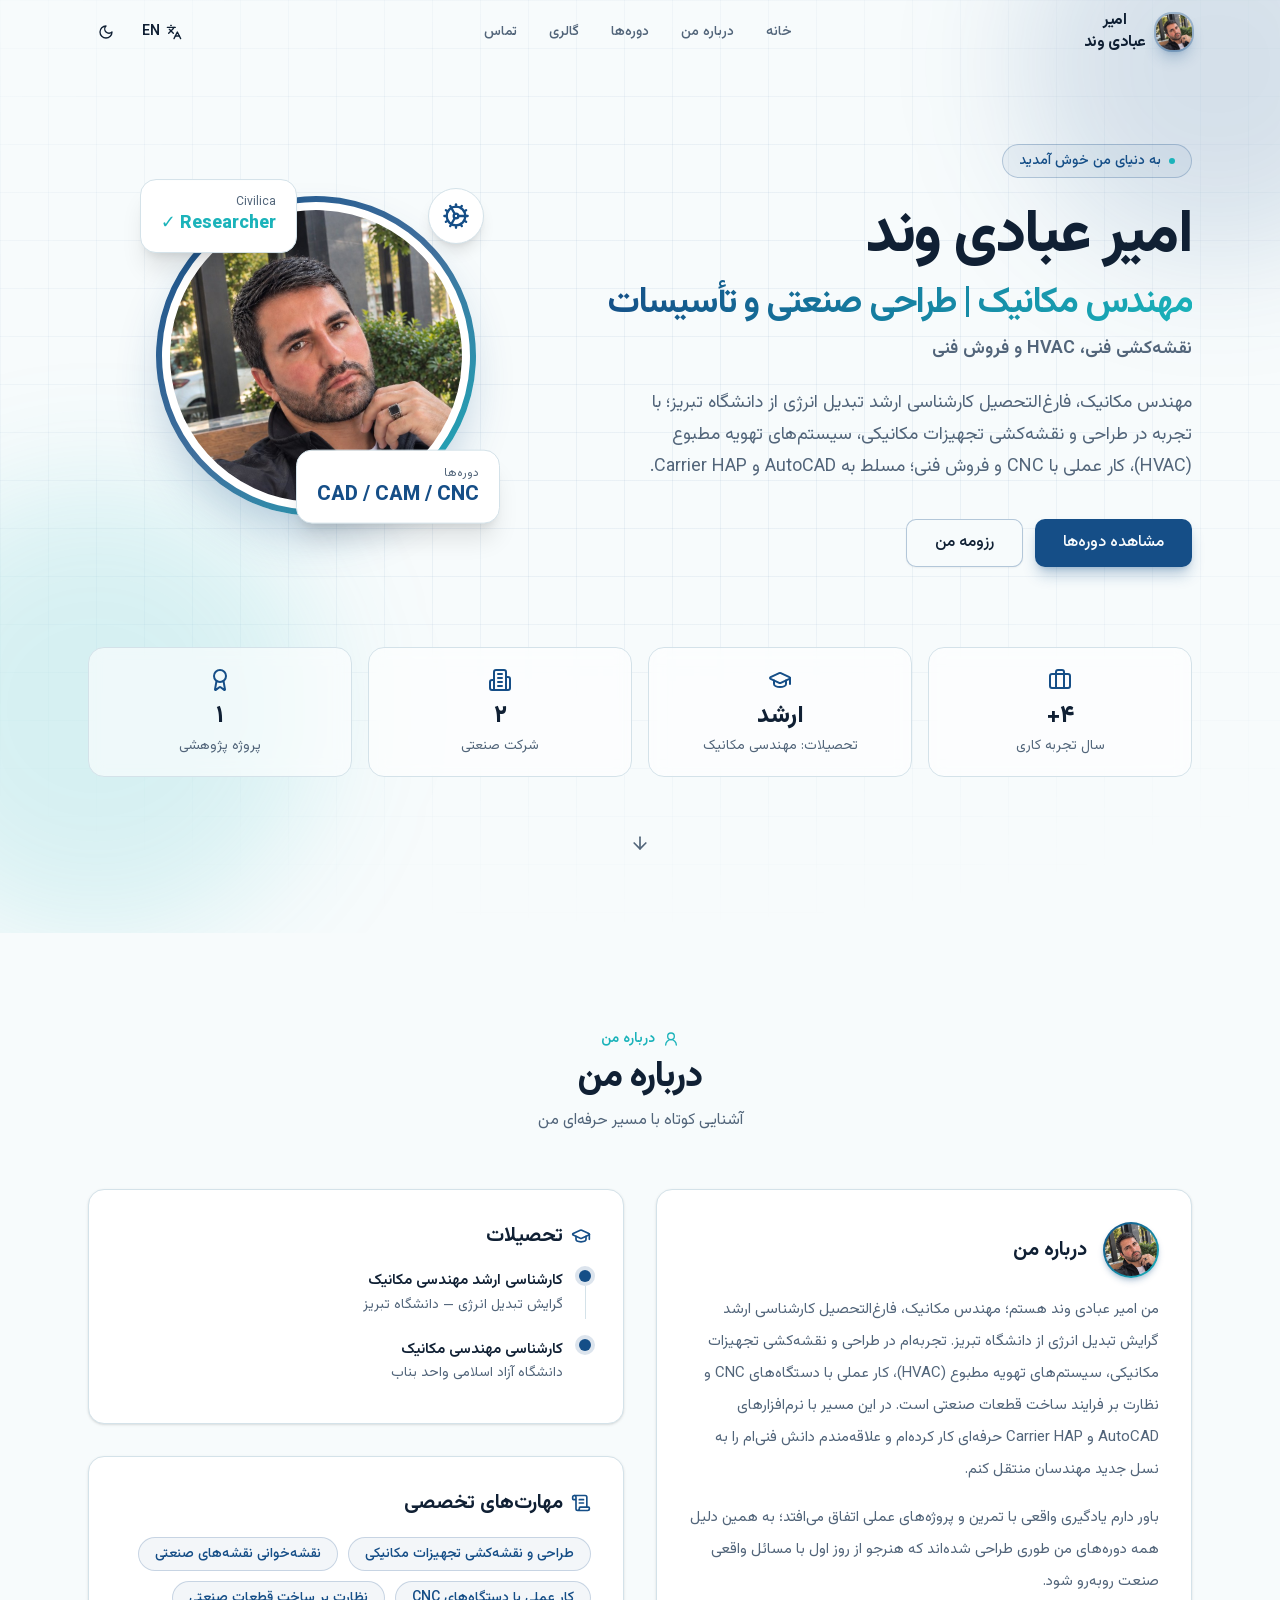
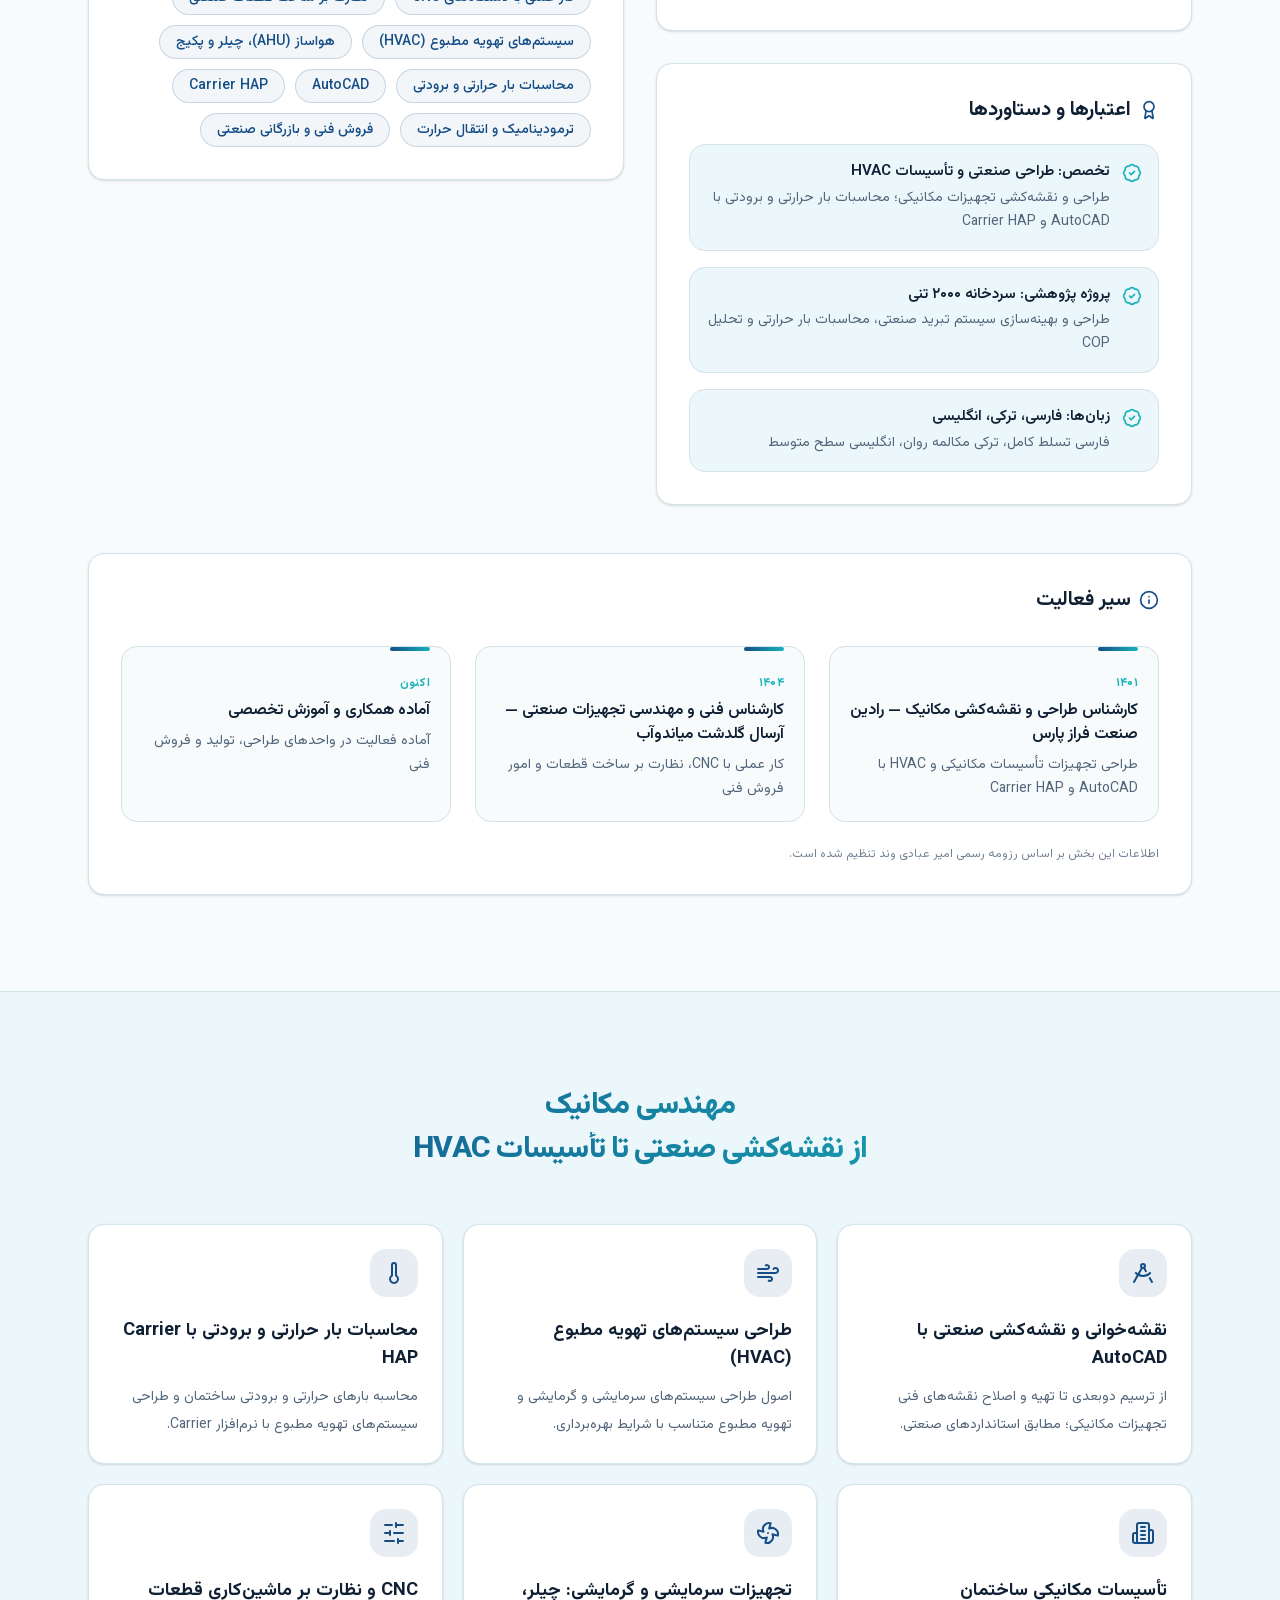
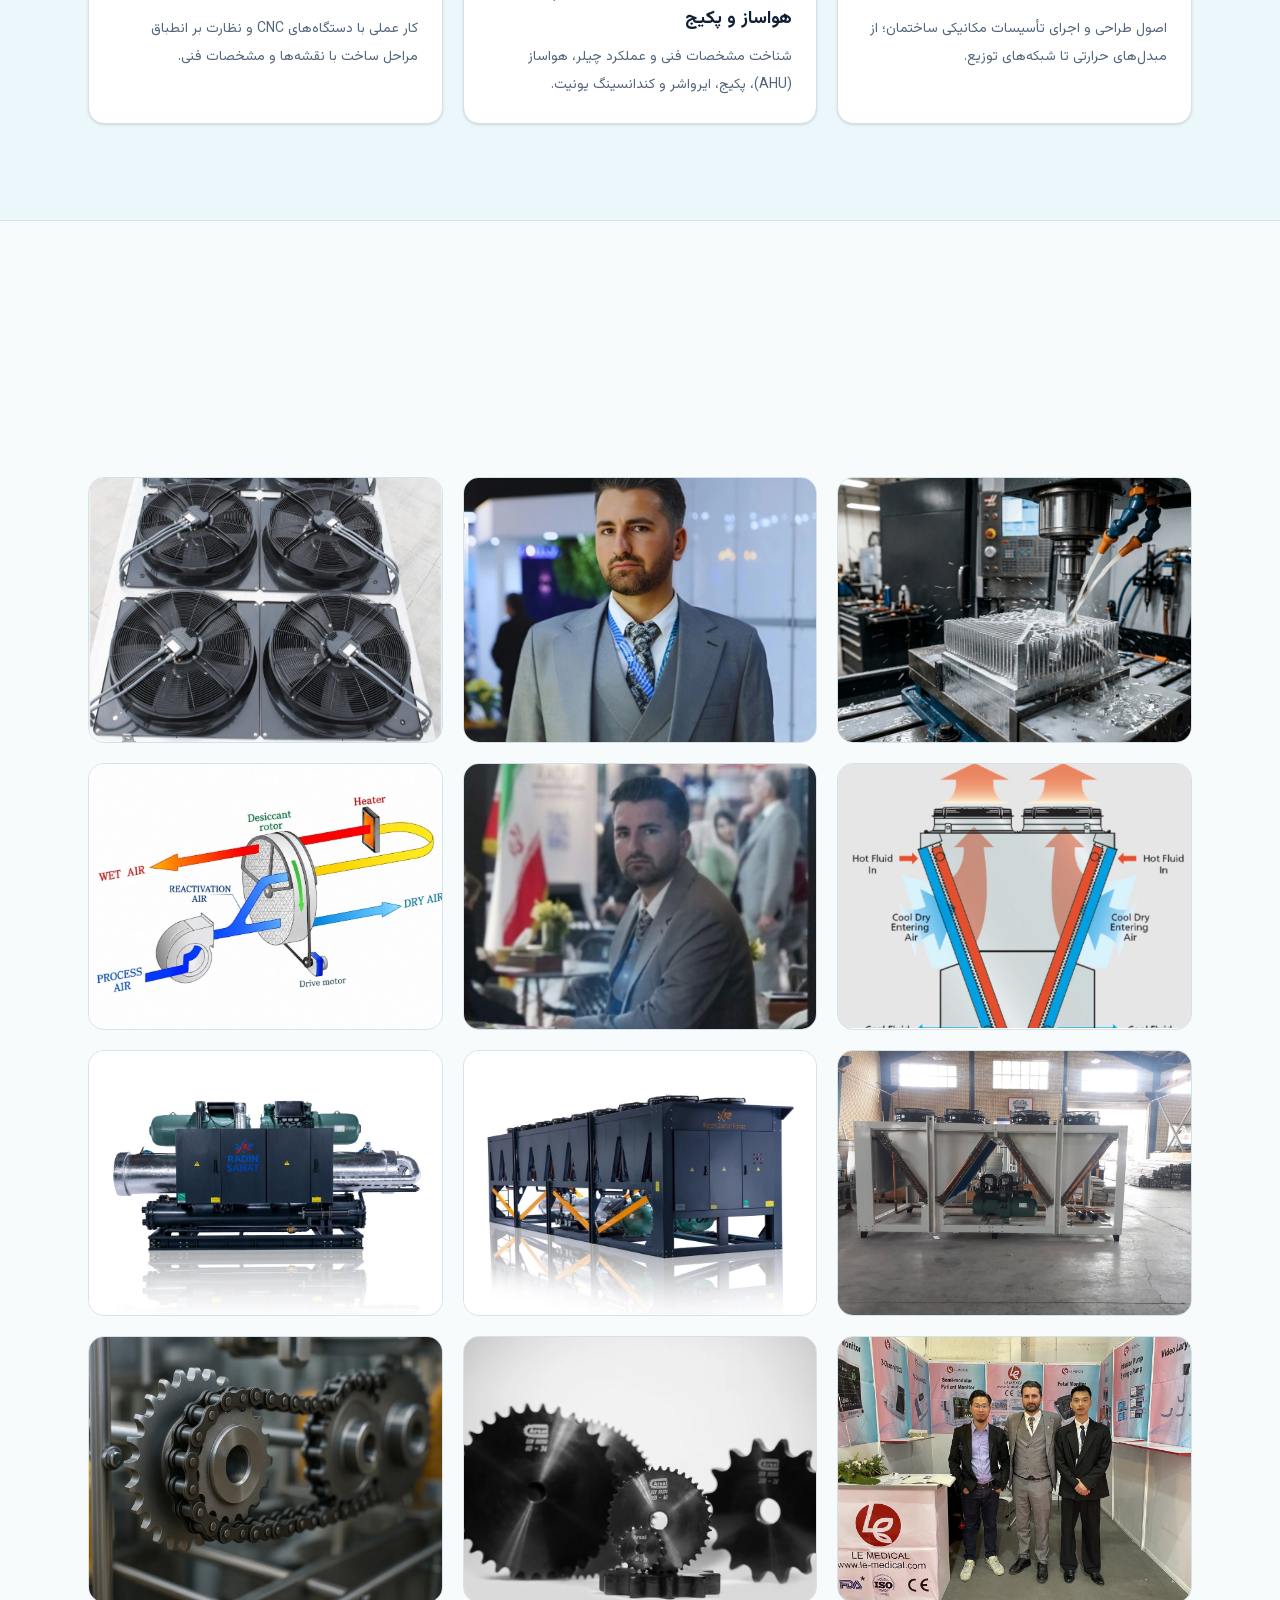
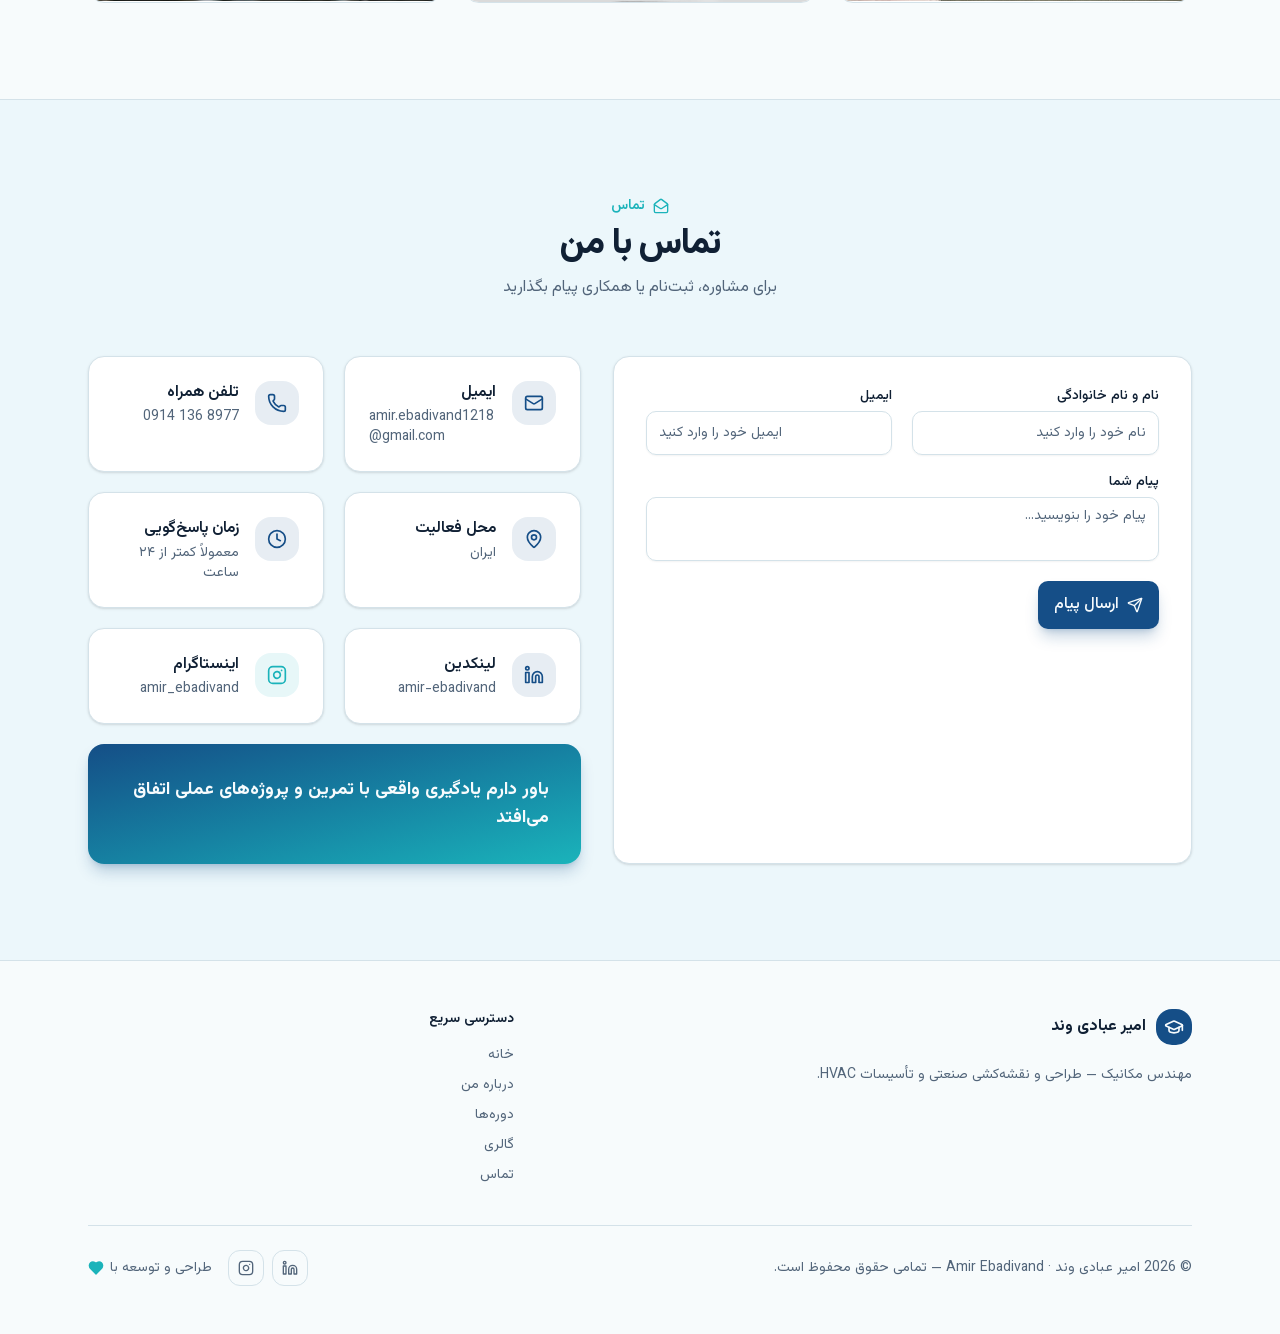
==== commit 4706141f: "SEO: bilingual URL structure (fa at /, en at /en/), hreflang + per-language metadata & JSON-LD" ====
--- a/index.html
+++ b/index.html
@@ -1 +1 @@
-<!DOCTYPE html><!--rmximxaGrB_N3WBm1Cvq5--><html lang="fa" dir="rtl"><head><meta charSet="utf-8"/><meta name="viewport" content="width=device-width, initial-scale=1"/><link rel="preload" href="/_next/static/media/ec8f59eafded4799-s.p.bd0c2d26.woff2" as="font" crossorigin="" type="font/woff2"/><link rel="preload" href="/_next/static/media/f1d25eabcf1db66d-s.p.c041a43b.woff2" as="font" crossorigin="" type="font/woff2"/><link rel="preload" as="image" href="/images/amir-portrait.jpg"/><link rel="stylesheet" href="/_next/static/chunks/aabe3962b85a205f.css" data-precedence="next"/><link rel="stylesheet" href="/_next/static/chunks/ba5c04257b9ccfb4.css" data-precedence="next"/><link rel="preload" as="script" fetchPriority="low" href="/_next/static/chunks/364115f0699ab58d.js"/><script src="/_next/static/chunks/40f1846f7d007f42.js" async=""></script><script src="/_next/static/chunks/61118a3616d5c393.js" async=""></script><script src="/_next/static/chunks/de2e26ab072db058.js" async=""></script><script src="/_next/static/chunks/turbopack-4b5c63745ae2422a.js" async=""></script><script src="/_next/static/chunks/ff1a16fafef87110.js" async=""></script><script src="/_next/static/chunks/d2be314c3ece3fbe.js" async=""></script><script src="/_next/static/chunks/eee090945538599b.js" async=""></script><script src="/_next/static/chunks/2362fcc2553a97dc.js" async=""></script><script src="/_next/static/chunks/a8250b12aafcfa61.js" async=""></script><link rel="preload" href="https://www.googletagmanager.com/gtag/js?id=G-X01FB90M4Y" as="script"/><meta name="next-size-adjust" content=""/><title>امیر عبادی‌وند | مهندس مکانیک — طراحی صنعتی و تأسیسات HVAC</title><meta name="description" content="وب‌سایت شخصی امیر عبادی‌وند (Amir Ebadivand)، مهندس مکانیک و فارغ‌التحصیل کارشناسی ارشد تبدیل انرژی دانشگاه تبریز؛ طراحی و نقشه‌کشی تجهیزات مکانیکی، تأسیسات تهویه مطبوع (HVAC)، طراحی سردخانه، CNC و فروش فنی؛ مدرس دوره‌های تخصصی مهندسی مکانیک."/><meta name="author" content="Amir Ebadivand"/><meta name="keywords" content="امیر عبادی وند,مهندس مکانیک,طراحی و نقشه‌کشی صنعتی,تأسیسات مکانیکی,تهویه مطبوع,HVAC,AutoCAD,Carrier HAP,سردخانه,دانشگاه تبریز,دوره نقشه‌کشی صنعتی,آموزش AutoCAD,تبدیل انرژی,Amir Ebadivand,Mechanical Engineer"/><meta name="robots" content="index, follow"/><link rel="canonical" href="https://amir-ebadivand.github.io/"/><link rel="alternate" hrefLang="fa-IR" href="https://amir-ebadivand.github.io/"/><link rel="alternate" hrefLang="en" href="https://amir-ebadivand.github.io/en/"/><link rel="alternate" hrefLang="x-default" href="https://amir-ebadivand.github.io/"/><meta property="og:title" content="امیر عبادی‌وند | مهندس مکانیک — طراحی صنعتی و تأسیسات HVAC"/><meta property="og:description" content="وب‌سایت شخصی امیر عبادی‌وند (Amir Ebadivand)، مهندس مکانیک و فارغ‌التحصیل کارشناسی ارشد تبدیل انرژی دانشگاه تبریز؛ طراحی و نقشه‌کشی تجهیزات مکانیکی، تأسیسات تهویه مطبوع (HVAC)، طراحی سردخانه، CNC و فروش فنی؛ مدرس دوره‌های تخصصی مهندسی مکانیک."/><meta property="og:url" content="https://amir-ebadivand.github.io/"/><meta property="og:site_name" content="امیر عبادی‌وند | Amir Ebadivand"/><meta property="og:locale" content="fa_IR"/><meta property="og:image" content="https://amir-ebadivand.github.io/images/og-banner.jpg"/><meta property="og:image:width" content="1200"/><meta property="og:image:height" content="630"/><meta property="og:image:alt" content="امیر عبادی‌وند — مهندس مکانیک؛ طراحی صنعتی و تأسیسات HVAC"/><meta property="og:locale:alternate" content="en_US"/><meta property="og:type" content="website"/><meta name="twitter:card" content="summary_large_image"/><meta name="twitter:title" content="امیر عبادی‌وند | مهندس مکانیک — طراحی صنعتی و تأسیسات HVAC"/><meta name="twitter:description" content="وب‌سایت شخصی امیر عبادی‌وند (Amir Ebadivand)، مهندس مکانیک و فارغ‌التحصیل کارشناسی ارشد تبدیل انرژی دانشگاه تبریز؛ طراحی و نقشه‌کشی تجهیزات مکانیکی، تأسیسات تهویه مطبوع (HVAC)، طراحی سردخانه، CNC و فروش فنی؛ مدرس دوره‌های تخصصی مهندسی مکانیک."/><meta name="twitter:image" content="https://amir-ebadivand.github.io/images/og-banner.jpg"/><link rel="icon" href="/images/amir-portrait.jpg"/><script src="/_next/static/chunks/a6dad97d9634a72d.js" noModule=""></script></head><body class="vazirmatn_a64b8e68-module__n2JVUG__variable antialiased bg-background text-foreground font-sans" style="font-family:var(--font-vazirmatn), system-ui, sans-serif"><div hidden=""><!--$--><!--/$--></div><script>((a,b,c,d,e,f,g,h)=>{let i=document.documentElement,j=["light","dark"];function k(b){var c;(Array.isArray(a)?a:[a]).forEach(a=>{let c="class"===a,d=c&&f?e.map(a=>f[a]||a):e;c?(i.classList.remove(...d),i.classList.add(f&&f[b]?f[b]:b)):i.setAttribute(a,b)}),c=b,h&&j.includes(c)&&(i.style.colorScheme=c)}if(d)k(d);else try{let a=localStorage.getItem(b)||c,d=g&&"system"===a?window.matchMedia("(prefers-color-scheme: dark)").matches?"dark":"light":a;k(d)}catch(a){}})("class","theme","light",null,["light","dark"],null,false,true)</script><script type="application/ld+json">{"@context":"https://schema.org","@type":"Person","name":"امیر عبادی‌وند","alternateName":["Amir Ebadivand"],"jobTitle":"مهندس مکانیک — طراحی و نقشه‌کشی صنعتی و تأسیسات HVAC","description":"مهندس مکانیک، ارشد تبدیل انرژی دانشگاه تبریز — طراحی و نقشه‌کشی تجهیزات مکانیکی، HVAC، کار عملی با CNC و فروش فنی؛ مسلط به AutoCAD و Carrier HAP","alumniOf":[{"@type":"CollegeOrUniversity","name":"University of Tabriz"},{"@type":"CollegeOrUniversity","name":"Islamic Azad University, Bonab Branch"}],"knowsAbout":["طراحی مکانیکی","نقشه‌کشی صنعتی","سیستم‌های تهویه مطبوع","HVAC Systems","AutoCAD","Carrier HAP","CNC Machining","تبرید صنعتی","طراحی سردخانه","تبدیل انرژی","فروش فنی"],"knowsLanguage":["Persian","English"],"address":{"@type":"PostalAddress","addressCountry":"IR"},"url":"https://amir-ebadivand.github.io","image":"https://amir-ebadivand.github.io/images/amir-portrait.jpg","sameAs":["https://www.linkedin.com/in/amir-ebadivand-7662b6170","https://www.instagram.com/amir_ebadivand"]}</script><div class="min-h-screen flex flex-col"><header class="fixed top-0 inset-x-0 z-50 transition-all duration-300 bg-transparent" style="opacity:0;transform:translateY(-80px)"><div class="max-w-6xl mx-auto px-4 sm:px-6 h-16 flex items-center justify-between gap-3"><button class="flex items-center gap-2.5 group" aria-label="امیر عبادی وند"><span class="w-9 h-9 rounded-xl overflow-hidden ring-2 ring-primary/30 shadow-lg shadow-primary/30 transition-transform group-hover:scale-105 group-hover:rotate-3"><img alt="" loading="lazy" width="72" height="72" decoding="async" data-nimg="1" class="w-full h-full object-cover" style="color:transparent" src="/images/amir-portrait.jpg"/></span><span class="font-bold text-sm sm:text-base tracking-tight leading-[1.4]"><span class="block">امیر</span><span class="block">عبادی وند</span></span></button><nav class="hidden md:flex items-center gap-1" aria-label="Main"><button class="px-3.5 py-2 rounded-lg text-sm font-medium text-muted-foreground hover:text-foreground hover:bg-secondary transition-colors">خانه</button><button class="px-3.5 py-2 rounded-lg text-sm font-medium text-muted-foreground hover:text-foreground hover:bg-secondary transition-colors">درباره من</button><button class="px-3.5 py-2 rounded-lg text-sm font-medium text-muted-foreground hover:text-foreground hover:bg-secondary transition-colors">دوره‌ها</button><button class="px-3.5 py-2 rounded-lg text-sm font-medium text-muted-foreground hover:text-foreground hover:bg-secondary transition-colors">گالری</button><button class="px-3.5 py-2 rounded-lg text-sm font-medium text-muted-foreground hover:text-foreground hover:bg-secondary transition-colors">تماس</button></nav><div class="flex items-center gap-1.5 sm:gap-2"><button data-slot="button" class="inline-flex items-center justify-center whitespace-nowrap transition-all disabled:pointer-events-none disabled:opacity-50 [&amp;_svg]:pointer-events-none [&amp;_svg:not([class*=&#x27;size-&#x27;])]:size-4 shrink-0 [&amp;_svg]:shrink-0 outline-none focus-visible:border-ring focus-visible:ring-ring/50 focus-visible:ring-[3px] aria-invalid:ring-destructive/20 dark:aria-invalid:ring-destructive/40 aria-invalid:border-destructive hover:bg-accent hover:text-accent-foreground dark:hover:bg-accent/50 rounded-md px-3 has-[&gt;svg]:px-2.5 gap-1.5 text-sm font-semibold h-9" aria-label="Switch language"><svg xmlns="http://www.w3.org/2000/svg" width="24" height="24" viewBox="0 0 24 24" fill="none" stroke="currentColor" stroke-width="2" stroke-linecap="round" stroke-linejoin="round" class="lucide lucide-languages w-4 h-4" aria-hidden="true"><path d="m5 8 6 6"></path><path d="m4 14 6-6 2-3"></path><path d="M2 5h12"></path><path d="M7 2h1"></path><path d="m22 22-5-10-5 10"></path><path d="M14 18h6"></path></svg>EN</button><button data-slot="button" class="inline-flex items-center justify-center gap-2 whitespace-nowrap rounded-md text-sm font-medium transition-all disabled:pointer-events-none disabled:opacity-50 [&amp;_svg]:pointer-events-none [&amp;_svg:not([class*=&#x27;size-&#x27;])]:size-4 shrink-0 [&amp;_svg]:shrink-0 outline-none focus-visible:border-ring focus-visible:ring-ring/50 focus-visible:ring-[3px] aria-invalid:ring-destructive/20 dark:aria-invalid:ring-destructive/40 aria-invalid:border-destructive hover:bg-accent hover:text-accent-foreground dark:hover:bg-accent/50 size-9 h-9 w-9" aria-label="تغییر حالت شب/روز"><svg xmlns="http://www.w3.org/2000/svg" width="24" height="24" viewBox="0 0 24 24" fill="none" stroke="currentColor" stroke-width="2" stroke-linecap="round" stroke-linejoin="round" class="lucide lucide-sun hidden dark:block w-[18px] h-[18px]" aria-hidden="true"><circle cx="12" cy="12" r="4"></circle><path d="M12 2v2"></path><path d="M12 20v2"></path><path d="m4.93 4.93 1.41 1.41"></path><path d="m17.66 17.66 1.41 1.41"></path><path d="M2 12h2"></path><path d="M20 12h2"></path><path d="m6.34 17.66-1.41 1.41"></path><path d="m19.07 4.93-1.41 1.41"></path></svg><svg xmlns="http://www.w3.org/2000/svg" width="24" height="24" viewBox="0 0 24 24" fill="none" stroke="currentColor" stroke-width="2" stroke-linecap="round" stroke-linejoin="round" class="lucide lucide-moon block dark:hidden w-[18px] h-[18px]" aria-hidden="true"><path d="M12 3a6 6 0 0 0 9 9 9 9 0 1 1-9-9Z"></path></svg></button><button data-slot="button" class="inline-flex items-center justify-center gap-2 whitespace-nowrap rounded-md text-sm font-medium transition-all disabled:pointer-events-none disabled:opacity-50 [&amp;_svg]:pointer-events-none [&amp;_svg:not([class*=&#x27;size-&#x27;])]:size-4 shrink-0 [&amp;_svg]:shrink-0 outline-none focus-visible:border-ring focus-visible:ring-ring/50 focus-visible:ring-[3px] aria-invalid:ring-destructive/20 dark:aria-invalid:ring-destructive/40 aria-invalid:border-destructive hover:bg-accent hover:text-accent-foreground dark:hover:bg-accent/50 size-9 h-9 w-9 md:hidden" aria-label="Menu"><svg xmlns="http://www.w3.org/2000/svg" width="24" height="24" viewBox="0 0 24 24" fill="none" stroke="currentColor" stroke-width="2" stroke-linecap="round" stroke-linejoin="round" class="lucide lucide-menu w-5 h-5" aria-hidden="true"><path d="M4 12h16"></path><path d="M4 18h16"></path><path d="M4 6h16"></path></svg></button></div></div></header><main class="flex-1"><section id="home" class="relative min-h-screen flex items-center overflow-hidden pt-16"><div class="absolute inset-0 hero-grid pointer-events-none" aria-hidden="true"></div><div class="absolute -top-32 -start-32 w-96 h-96 rounded-full bg-primary/15 blur-3xl pointer-events-none" aria-hidden="true"></div><div class="absolute bottom-0 -end-32 w-[28rem] h-[28rem] rounded-full bg-accent/15 blur-3xl pointer-events-none" aria-hidden="true"></div><div class="relative max-w-6xl mx-auto px-4 sm:px-6 py-20 w-full"><div class="grid lg:grid-cols-[1.15fr_0.85fr] gap-12 lg:gap-8 items-center"><div class="text-center lg:text-start"><div class="lg:hidden flex justify-center mb-8" style="opacity:0;transform:translateY(28px)"><div class="w-36 h-36 rounded-full bg-gradient-to-br from-primary via-primary/80 to-accent p-1 shadow-xl shadow-primary/25"><div class="w-full h-full rounded-full bg-card p-1"><img alt="امیر عبادی وند" loading="lazy" width="144" height="144" decoding="async" data-nimg="1" class="w-full h-full rounded-full object-cover" style="color:transparent" src="/images/amir-portrait.jpg"/></div></div></div><p class="inline-flex items-center gap-2 rounded-full border border-primary/25 bg-primary/5 px-4 py-1.5 text-sm font-medium text-primary mb-6" style="opacity:0;transform:translateY(28px)"><span class="w-1.5 h-1.5 rounded-full bg-accent animate-pulse"></span>به دنیای من خوش آمدید</p><h1 class="text-4xl sm:text-5xl lg:text-6xl font-extrabold leading-[1.15] tracking-tight" style="opacity:0;transform:translateY(28px)">امیر عبادی وند<span class="block mt-3 text-2xl sm:text-3xl lg:text-4xl font-bold"><span class="text-gradient">مهندس مکانیک | طراحی صنعتی و تأسیسات</span></span></h1><p class="mt-3 text-lg font-semibold text-muted-foreground" style="opacity:0;transform:translateY(28px)">نقشه‌کشی فنی، HVAC و فروش فنی</p><p class="mt-6 text-base sm:text-lg leading-8 text-muted-foreground max-w-xl mx-auto lg:mx-0" style="opacity:0;transform:translateY(28px)">مهندس مکانیک، فارغ‌التحصیل کارشناسی ارشد تبدیل انرژی از دانشگاه تبریز؛ با تجربه در طراحی و نقشه‌کشی تجهیزات مکانیکی، سیستم‌های تهویه مطبوع (HVAC)، کار عملی با CNC و فروش فنی؛ مسلط به AutoCAD و Carrier HAP.</p><div class="mt-9 flex flex-wrap items-center justify-center lg:justify-start gap-3" style="opacity:0;transform:translateY(28px)"><button data-slot="button" class="inline-flex items-center justify-center gap-2 whitespace-nowrap font-medium disabled:pointer-events-none disabled:opacity-50 [&amp;_svg]:pointer-events-none [&amp;_svg:not([class*=&#x27;size-&#x27;])]:size-4 shrink-0 [&amp;_svg]:shrink-0 outline-none focus-visible:border-ring focus-visible:ring-ring/50 focus-visible:ring-[3px] aria-invalid:ring-destructive/20 dark:aria-invalid:ring-destructive/40 aria-invalid:border-destructive bg-primary text-primary-foreground hover:bg-primary/90 rounded-md has-[&gt;svg]:px-4 h-12 px-7 text-base shadow-lg shadow-primary/30 hover:shadow-primary/40 hover:-translate-y-0.5 transition-all">مشاهده دوره‌ها</button><button data-slot="button" class="inline-flex items-center justify-center gap-2 whitespace-nowrap font-medium disabled:pointer-events-none disabled:opacity-50 [&amp;_svg]:pointer-events-none [&amp;_svg:not([class*=&#x27;size-&#x27;])]:size-4 shrink-0 [&amp;_svg]:shrink-0 outline-none focus-visible:border-ring focus-visible:ring-ring/50 focus-visible:ring-[3px] aria-invalid:ring-destructive/20 dark:aria-invalid:ring-destructive/40 aria-invalid:border-destructive border bg-background shadow-xs hover:text-accent-foreground dark:bg-input/30 dark:border-input dark:hover:bg-input/50 rounded-md has-[&gt;svg]:px-4 h-12 px-7 text-base border-primary/30 hover:bg-primary/5 hover:-translate-y-0.5 transition-all">رزومه من</button></div></div><div class="hidden lg:flex justify-center" style="opacity:0;transform:scale(0.9)"><div class="relative"><div class="w-80 h-80 rounded-full bg-gradient-to-br from-primary via-primary/80 to-accent p-1.5 shadow-2xl shadow-primary/30 rotate-3 hover:rotate-0 transition-transform duration-700"><div class="w-full h-full rounded-full bg-card p-2"><img alt="امیر عبادی وند" width="320" height="320" decoding="async" data-nimg="1" class="w-full h-full rounded-full object-cover" style="color:transparent" src="/images/amir-portrait.jpg"/></div></div><div class="absolute -top-2 -start-2 w-14 h-14 rounded-full bg-card border shadow-lg flex items-center justify-center" aria-hidden="true"><svg xmlns="http://www.w3.org/2000/svg" width="24" height="24" viewBox="0 0 24 24" fill="none" stroke="currentColor" stroke-width="2" stroke-linecap="round" stroke-linejoin="round" class="lucide lucide-cog w-7 h-7 text-primary animate-[spin_18s_linear_infinite]" aria-hidden="true"><path d="M12 20a8 8 0 1 0 0-16 8 8 0 0 0 0 16Z"></path><path d="M12 14a2 2 0 1 0 0-4 2 2 0 0 0 0 4Z"></path><path d="M12 2v2"></path><path d="M12 22v-2"></path><path d="m17 20.66-1-1.73"></path><path d="M11 10.27 7 3.34"></path><path d="m20.66 17-1.73-1"></path><path d="m3.34 7 1.73 1"></path><path d="M14 12h8"></path><path d="M2 12h2"></path><path d="m20.66 7-1.73 1"></path><path d="m3.34 17 1.73-1"></path><path d="m17 3.34-1 1.73"></path><path d="m11 13.73-4 6.93"></path></svg></div><div class="absolute -bottom-4 -start-6 bg-card border rounded-2xl shadow-xl px-5 py-3.5"><p class="text-xs text-muted-foreground">دوره‌ها</p><p class="text-xl font-extrabold text-primary">CAD / CAM / CNC</p></div><div class="absolute -top-6 -end-4 bg-card border rounded-2xl shadow-xl px-5 py-3.5"><p class="text-xs text-muted-foreground">Civilica</p><p class="text-lg font-extrabold text-accent">Researcher ✓</p></div></div></div></div><div class="mt-16 lg:mt-20 grid grid-cols-2 sm:grid-cols-4 gap-3 sm:gap-4" style="opacity:0;transform:translateY(30px)"><div class="group rounded-2xl border bg-card/60 backdrop-blur p-5 text-center hover:border-primary/40 hover:shadow-lg hover:shadow-primary/10 hover:-translate-y-1 transition-all duration-300"><svg xmlns="http://www.w3.org/2000/svg" width="24" height="24" viewBox="0 0 24 24" fill="none" stroke="currentColor" stroke-width="2" stroke-linecap="round" stroke-linejoin="round" class="lucide lucide-briefcase w-6 h-6 mx-auto text-primary mb-2 group-hover:scale-110 transition-transform" aria-hidden="true"><path d="M16 20V4a2 2 0 0 0-2-2h-4a2 2 0 0 0-2 2v16"></path><rect width="20" height="14" x="2" y="6" rx="2"></rect></svg><p class="text-2xl font-extrabold">۴+</p><p class="text-xs sm:text-sm text-muted-foreground mt-1">سال تجربه کاری</p></div><div class="group rounded-2xl border bg-card/60 backdrop-blur p-5 text-center hover:border-primary/40 hover:shadow-lg hover:shadow-primary/10 hover:-translate-y-1 transition-all duration-300"><svg xmlns="http://www.w3.org/2000/svg" width="24" height="24" viewBox="0 0 24 24" fill="none" stroke="currentColor" stroke-width="2" stroke-linecap="round" stroke-linejoin="round" class="lucide lucide-graduation-cap w-6 h-6 mx-auto text-primary mb-2 group-hover:scale-110 transition-transform" aria-hidden="true"><path d="M21.42 10.922a1 1 0 0 0-.019-1.838L12.83 5.18a2 2 0 0 0-1.66 0L2.6 9.08a1 1 0 0 0 0 1.832l8.57 3.908a2 2 0 0 0 1.66 0z"></path><path d="M22 10v6"></path><path d="M6 12.5V16a6 3 0 0 0 12 0v-3.5"></path></svg><p class="text-2xl font-extrabold">ارشد</p><p class="text-xs sm:text-sm text-muted-foreground mt-1">تحصیلات: مهندسی مکانیک</p></div><div class="group rounded-2xl border bg-card/60 backdrop-blur p-5 text-center hover:border-primary/40 hover:shadow-lg hover:shadow-primary/10 hover:-translate-y-1 transition-all duration-300"><svg xmlns="http://www.w3.org/2000/svg" width="24" height="24" viewBox="0 0 24 24" fill="none" stroke="currentColor" stroke-width="2" stroke-linecap="round" stroke-linejoin="round" class="lucide lucide-building2 lucide-building-2 w-6 h-6 mx-auto text-primary mb-2 group-hover:scale-110 transition-transform" aria-hidden="true"><path d="M6 22V4a2 2 0 0 1 2-2h8a2 2 0 0 1 2 2v18Z"></path><path d="M6 12H4a2 2 0 0 0-2 2v6a2 2 0 0 0 2 2h2"></path><path d="M18 9h2a2 2 0 0 1 2 2v9a2 2 0 0 1-2 2h-2"></path><path d="M10 6h4"></path><path d="M10 10h4"></path><path d="M10 14h4"></path><path d="M10 18h4"></path></svg><p class="text-2xl font-extrabold">۲</p><p class="text-xs sm:text-sm text-muted-foreground mt-1">شرکت صنعتی</p></div><div class="group rounded-2xl border bg-card/60 backdrop-blur p-5 text-center hover:border-primary/40 hover:shadow-lg hover:shadow-primary/10 hover:-translate-y-1 transition-all duration-300"><svg xmlns="http://www.w3.org/2000/svg" width="24" height="24" viewBox="0 0 24 24" fill="none" stroke="currentColor" stroke-width="2" stroke-linecap="round" stroke-linejoin="round" class="lucide lucide-award w-6 h-6 mx-auto text-primary mb-2 group-hover:scale-110 transition-transform" aria-hidden="true"><path d="m15.477 12.89 1.515 8.526a.5.5 0 0 1-.81.47l-3.58-2.687a1 1 0 0 0-1.197 0l-3.586 2.686a.5.5 0 0 1-.81-.469l1.514-8.526"></path><circle cx="12" cy="8" r="6"></circle></svg><p class="text-2xl font-extrabold">۱</p><p class="text-xs sm:text-sm text-muted-foreground mt-1">پروژه پژوهشی</p></div></div><button class="mt-14 mx-auto flex flex-col items-center gap-1 text-muted-foreground hover:text-primary transition-colors" aria-label="Scroll down" style="opacity:0"><svg xmlns="http://www.w3.org/2000/svg" width="24" height="24" viewBox="0 0 24 24" fill="none" stroke="currentColor" stroke-width="2" stroke-linecap="round" stroke-linejoin="round" class="lucide lucide-arrow-down w-5 h-5 animate-bounce" aria-hidden="true"><path d="M12 5v14"></path><path d="m19 12-7 7-7-7"></path></svg></button></div></section><section id="about" class="relative py-24 scroll-mt-16"><div class="max-w-6xl mx-auto px-4 sm:px-6"><div class="text-center mb-14" style="opacity:0;transform:translateY(32px)"><p class="inline-flex items-center gap-2 text-sm font-semibold text-accent mb-2"><svg xmlns="http://www.w3.org/2000/svg" width="24" height="24" viewBox="0 0 24 24" fill="none" stroke="currentColor" stroke-width="2" stroke-linecap="round" stroke-linejoin="round" class="lucide lucide-user-round w-4 h-4" aria-hidden="true"><circle cx="12" cy="8" r="5"></circle><path d="M20 21a8 8 0 0 0-16 0"></path></svg>درباره من</p><h2 class="text-3xl sm:text-4xl font-extrabold tracking-tight">درباره من</h2><p class="mt-3 text-muted-foreground">آشنایی کوتاه با مسیر حرفه‌ای من</p></div><div class="grid lg:grid-cols-2 gap-8"><div class="space-y-8"><div class="rounded-2xl border bg-card p-6 sm:p-8 shadow-sm hover:shadow-lg hover:shadow-primary/5 transition-shadow" style="opacity:0;transform:translateY(32px)"><div class="flex items-center gap-4 mb-4"><span class="w-14 h-14 shrink-0 rounded-full bg-gradient-to-br from-primary to-accent p-0.5 shadow-md shadow-primary/25"><img alt="" loading="lazy" width="112" height="112" decoding="async" data-nimg="1" class="w-full h-full rounded-full object-cover" style="color:transparent" src="/images/amir-portrait.jpg"/></span><h3 class="text-xl font-bold">درباره من</h3></div><p class="leading-8 text-muted-foreground text-[15px]">من امیر عبادی وند هستم؛ مهندس مکانیک، فارغ‌التحصیل کارشناسی ارشد گرایش تبدیل انرژی از دانشگاه تبریز. تجربه‌ام در طراحی و نقشه‌کشی تجهیزات مکانیکی، سیستم‌های تهویه مطبوع (HVAC)، کار عملی با دستگاه‌های CNC و نظارت بر فرایند ساخت قطعات صنعتی است. در این مسیر با نرم‌افزارهای AutoCAD و Carrier HAP حرفه‌ای کار کرده‌ام و علاقه‌مندم دانش فنی‌ام را به نسل جدید مهندسان منتقل کنم.</p><p class="mt-4 leading-8 text-muted-foreground text-[15px]">باور دارم یادگیری واقعی با تمرین و پروژه‌های عملی اتفاق می‌افتد؛ به همین دلیل همه دوره‌های من طوری طراحی شده‌اند که هنرجو از روز اول با مسائل واقعی صنعت روبه‌رو شود.</p></div><div class="rounded-2xl border bg-card p-6 sm:p-8 shadow-sm" style="opacity:0;transform:translateY(32px)"><h3 class="text-xl font-bold mb-5 flex items-center gap-2"><svg xmlns="http://www.w3.org/2000/svg" width="24" height="24" viewBox="0 0 24 24" fill="none" stroke="currentColor" stroke-width="2" stroke-linecap="round" stroke-linejoin="round" class="lucide lucide-award w-5 h-5 text-primary" aria-hidden="true"><path d="m15.477 12.89 1.515 8.526a.5.5 0 0 1-.81.47l-3.58-2.687a1 1 0 0 0-1.197 0l-3.586 2.686a.5.5 0 0 1-.81-.469l1.514-8.526"></path><circle cx="12" cy="8" r="6"></circle></svg>اعتبارها و دستاوردها</h3><ul class="space-y-4"><li class="flex items-start gap-3 rounded-xl bg-secondary/50 border p-4 hover:bg-secondary transition-colors"><svg xmlns="http://www.w3.org/2000/svg" width="24" height="24" viewBox="0 0 24 24" fill="none" stroke="currentColor" stroke-width="2" stroke-linecap="round" stroke-linejoin="round" class="lucide lucide-badge-check w-5 h-5 mt-0.5 text-accent shrink-0" aria-hidden="true"><path d="M3.85 8.62a4 4 0 0 1 4.78-4.77 4 4 0 0 1 6.74 0 4 4 0 0 1 4.78 4.78 4 4 0 0 1 0 6.74 4 4 0 0 1-4.77 4.78 4 4 0 0 1-6.75 0 4 4 0 0 1-4.78-4.77 4 4 0 0 1 0-6.76Z"></path><path d="m9 12 2 2 4-4"></path></svg><div><p class="font-semibold text-[15px]">تخصص: طراحی صنعتی و تأسیسات HVAC</p><p class="text-sm text-muted-foreground mt-0.5 leading-6">طراحی و نقشه‌کشی تجهیزات مکانیکی؛ محاسبات بار حرارتی و برودتی با AutoCAD و Carrier HAP</p></div></li><li class="flex items-start gap-3 rounded-xl bg-secondary/50 border p-4 hover:bg-secondary transition-colors"><svg xmlns="http://www.w3.org/2000/svg" width="24" height="24" viewBox="0 0 24 24" fill="none" stroke="currentColor" stroke-width="2" stroke-linecap="round" stroke-linejoin="round" class="lucide lucide-badge-check w-5 h-5 mt-0.5 text-accent shrink-0" aria-hidden="true"><path d="M3.85 8.62a4 4 0 0 1 4.78-4.77 4 4 0 0 1 6.74 0 4 4 0 0 1 4.78 4.78 4 4 0 0 1 0 6.74 4 4 0 0 1-4.77 4.78 4 4 0 0 1-6.75 0 4 4 0 0 1-4.78-4.77 4 4 0 0 1 0-6.76Z"></path><path d="m9 12 2 2 4-4"></path></svg><div><p class="font-semibold text-[15px]">پروژه پژوهشی: سردخانه ۲۰۰۰ تنی</p><p class="text-sm text-muted-foreground mt-0.5 leading-6">طراحی و بهینه‌سازی سیستم تبرید صنعتی، محاسبات بار حرارتی و تحلیل COP</p></div></li><li class="flex items-start gap-3 rounded-xl bg-secondary/50 border p-4 hover:bg-secondary transition-colors"><svg xmlns="http://www.w3.org/2000/svg" width="24" height="24" viewBox="0 0 24 24" fill="none" stroke="currentColor" stroke-width="2" stroke-linecap="round" stroke-linejoin="round" class="lucide lucide-badge-check w-5 h-5 mt-0.5 text-accent shrink-0" aria-hidden="true"><path d="M3.85 8.62a4 4 0 0 1 4.78-4.77 4 4 0 0 1 6.74 0 4 4 0 0 1 4.78 4.78 4 4 0 0 1 0 6.74 4 4 0 0 1-4.77 4.78 4 4 0 0 1-6.75 0 4 4 0 0 1-4.78-4.77 4 4 0 0 1 0-6.76Z"></path><path d="m9 12 2 2 4-4"></path></svg><div><p class="font-semibold text-[15px]">زبان‌ها: فارسی، ترکی، انگلیسی</p><p class="text-sm text-muted-foreground mt-0.5 leading-6">فارسی تسلط کامل، ترکی مکالمه روان، انگلیسی سطح متوسط</p></div></li></ul></div></div><div class="space-y-8"><div class="rounded-2xl border bg-card p-6 sm:p-8 shadow-sm" style="opacity:0;transform:translateY(32px)"><h3 class="text-xl font-bold mb-5 flex items-center gap-2"><svg xmlns="http://www.w3.org/2000/svg" width="24" height="24" viewBox="0 0 24 24" fill="none" stroke="currentColor" stroke-width="2" stroke-linecap="round" stroke-linejoin="round" class="lucide lucide-graduation-cap w-5 h-5 text-primary" aria-hidden="true"><path d="M21.42 10.922a1 1 0 0 0-.019-1.838L12.83 5.18a2 2 0 0 0-1.66 0L2.6 9.08a1 1 0 0 0 0 1.832l8.57 3.908a2 2 0 0 0 1.66 0z"></path><path d="M22 10v6"></path><path d="M6 12.5V16a6 3 0 0 0 12 0v-3.5"></path></svg>تحصیلات</h3><div class="space-y-4"><div class="flex gap-4"><div class="flex flex-col items-center"><span class="w-3 h-3 rounded-full bg-primary ring-4 ring-primary/15"></span><span class="w-px flex-1 bg-border my-1"></span></div><div class="pb-2"><p class="font-semibold text-[15px]">کارشناسی ارشد مهندسی مکانیک</p><p class="text-sm text-muted-foreground mt-0.5">گرایش تبدیل انرژی — دانشگاه تبریز</p></div></div><div class="flex gap-4"><div class="flex flex-col items-center"><span class="w-3 h-3 rounded-full bg-primary ring-4 ring-primary/15"></span></div><div class="pb-2"><p class="font-semibold text-[15px]">کارشناسی مهندسی مکانیک</p><p class="text-sm text-muted-foreground mt-0.5">دانشگاه آزاد اسلامی واحد بناب</p></div></div></div></div><div class="rounded-2xl border bg-card p-6 sm:p-8 shadow-sm" style="opacity:0;transform:translateY(32px)"><h3 class="text-xl font-bold mb-5 flex items-center gap-2"><svg xmlns="http://www.w3.org/2000/svg" width="24" height="24" viewBox="0 0 24 24" fill="none" stroke="currentColor" stroke-width="2" stroke-linecap="round" stroke-linejoin="round" class="lucide lucide-scroll-text w-5 h-5 text-primary" aria-hidden="true"><path d="M15 12h-5"></path><path d="M15 8h-5"></path><path d="M19 17V5a2 2 0 0 0-2-2H4"></path><path d="M8 21h12a2 2 0 0 0 2-2v-1a1 1 0 0 0-1-1H11a1 1 0 0 0-1 1v1a2 2 0 1 1-4 0V5a2 2 0 1 0-4 0v2a1 1 0 0 0 1 1h3"></path></svg>مهارت‌های تخصصی</h3><div class="flex flex-wrap gap-2.5"><span class="rounded-full border border-primary/20 bg-primary/5 px-4 py-1.5 text-sm font-medium text-primary hover:bg-primary hover:text-primary-foreground transition-colors cursor-default">طراحی و نقشه‌کشی تجهیزات مکانیکی</span><span class="rounded-full border border-primary/20 bg-primary/5 px-4 py-1.5 text-sm font-medium text-primary hover:bg-primary hover:text-primary-foreground transition-colors cursor-default">نقشه‌خوانی نقشه‌های صنعتی</span><span class="rounded-full border border-primary/20 bg-primary/5 px-4 py-1.5 text-sm font-medium text-primary hover:bg-primary hover:text-primary-foreground transition-colors cursor-default">کار عملی با دستگاه‌های CNC</span><span class="rounded-full border border-primary/20 bg-primary/5 px-4 py-1.5 text-sm font-medium text-primary hover:bg-primary hover:text-primary-foreground transition-colors cursor-default">نظارت بر ساخت قطعات صنعتی</span><span class="rounded-full border border-primary/20 bg-primary/5 px-4 py-1.5 text-sm font-medium text-primary hover:bg-primary hover:text-primary-foreground transition-colors cursor-default">سیستم‌های تهویه مطبوع (HVAC)</span><span class="rounded-full border border-primary/20 bg-primary/5 px-4 py-1.5 text-sm font-medium text-primary hover:bg-primary hover:text-primary-foreground transition-colors cursor-default">هواساز (AHU)، چیلر و پکیج</span><span class="rounded-full border border-primary/20 bg-primary/5 px-4 py-1.5 text-sm font-medium text-primary hover:bg-primary hover:text-primary-foreground transition-colors cursor-default">محاسبات بار حرارتی و برودتی</span><span class="rounded-full border border-primary/20 bg-primary/5 px-4 py-1.5 text-sm font-medium text-primary hover:bg-primary hover:text-primary-foreground transition-colors cursor-default">AutoCAD</span><span class="rounded-full border border-primary/20 bg-primary/5 px-4 py-1.5 text-sm font-medium text-primary hover:bg-primary hover:text-primary-foreground transition-colors cursor-default">Carrier HAP</span><span class="rounded-full border border-primary/20 bg-primary/5 px-4 py-1.5 text-sm font-medium text-primary hover:bg-primary hover:text-primary-foreground transition-colors cursor-default">ترمودینامیک و انتقال حرارت</span><span class="rounded-full border border-primary/20 bg-primary/5 px-4 py-1.5 text-sm font-medium text-primary hover:bg-primary hover:text-primary-foreground transition-colors cursor-default">فروش فنی و بازرگانی صنعتی</span></div></div></div></div><div class="mt-12 rounded-2xl border bg-card p-6 sm:p-8 shadow-sm" style="opacity:0;transform:translateY(32px)"><h3 class="text-xl font-bold mb-8 flex items-center gap-2"><svg xmlns="http://www.w3.org/2000/svg" width="24" height="24" viewBox="0 0 24 24" fill="none" stroke="currentColor" stroke-width="2" stroke-linecap="round" stroke-linejoin="round" class="lucide lucide-info w-5 h-5 text-primary" aria-hidden="true"><circle cx="12" cy="12" r="10"></circle><path d="M12 16v-4"></path><path d="M12 8h.01"></path></svg>سیر فعالیت</h3><div class="grid sm:grid-cols-2 lg:grid-cols-3 gap-6"><div class="relative rounded-xl border bg-background p-5 hover:border-primary/40 hover:-translate-y-1 transition-all duration-300"><span class="absolute top-0 h-1 w-10 rounded-full bg-gradient-to-r from-primary to-accent" style="right:1.25rem"></span><p class="text-xs font-bold text-accent uppercase tracking-wide mt-2">۱۴۰۱</p><p class="font-semibold mt-2 leading-6">کارشناس طراحی و نقشه‌کشی مکانیک — رادین صنعت فراز پارس</p><p class="text-sm text-muted-foreground mt-1.5 leading-6">طراحی تجهیزات تأسیسات مکانیکی و HVAC با AutoCAD و Carrier HAP</p></div><div class="relative rounded-xl border bg-background p-5 hover:border-primary/40 hover:-translate-y-1 transition-all duration-300"><span class="absolute top-0 h-1 w-10 rounded-full bg-gradient-to-r from-primary to-accent" style="right:1.25rem"></span><p class="text-xs font-bold text-accent uppercase tracking-wide mt-2">۱۴۰۴</p><p class="font-semibold mt-2 leading-6">کارشناس فنی و مهندسی تجهیزات صنعتی — آرسال گلدشت میاندوآب</p><p class="text-sm text-muted-foreground mt-1.5 leading-6">کار عملی با CNC، نظارت بر ساخت قطعات و امور فروش فنی</p></div><div class="relative rounded-xl border bg-background p-5 hover:border-primary/40 hover:-translate-y-1 transition-all duration-300"><span class="absolute top-0 h-1 w-10 rounded-full bg-gradient-to-r from-primary to-accent" style="right:1.25rem"></span><p class="text-xs font-bold text-accent uppercase tracking-wide mt-2">اکنون</p><p class="font-semibold mt-2 leading-6">آماده همکاری و آموزش تخصصی</p><p class="text-sm text-muted-foreground mt-1.5 leading-6">آماده فعالیت در واحدهای طراحی، تولید و فروش فنی</p></div></div><p class="mt-6 text-xs text-muted-foreground/80">اطلاعات این بخش بر اساس رزومه رسمی امیر عبادی وند تنظیم شده است.</p></div></div></section><section id="courses" class="relative py-24 bg-secondary/40 border-y scroll-mt-16"><div class="max-w-6xl mx-auto px-4 sm:px-6"><div class="text-center mb-14" style="opacity:0;transform:translateY(32px)"><h2 class="text-2xl sm:text-3xl font-extrabold tracking-tight"><span class="text-gradient block">مهندسی مکانیک</span><span class="text-gradient block mt-2">از نقشه‌کشی صنعتی تا تأسیسات HVAC</span></h2></div><div class="grid sm:grid-cols-2 lg:grid-cols-3 gap-5"><article class="group relative rounded-2xl border bg-card p-6 shadow-sm hover:shadow-xl hover:shadow-primary/10 hover:-translate-y-1.5 hover:border-primary/40 transition-all duration-300 flex flex-col" style="opacity:0;transform:translateY(32px)"><div class="flex items-start mb-5"><span class="flex items-center justify-center w-12 h-12 rounded-xl bg-primary/10 text-primary group-hover:bg-primary group-hover:text-primary-foreground transition-all duration-300"><svg xmlns="http://www.w3.org/2000/svg" width="24" height="24" viewBox="0 0 24 24" fill="none" stroke="currentColor" stroke-width="2" stroke-linecap="round" stroke-linejoin="round" class="lucide lucide-drafting-compass w-6 h-6" aria-hidden="true"><path d="m12.99 6.74 1.93 3.44"></path><path d="M19.136 12a10 10 0 0 1-14.271 0"></path><path d="m21 21-2.16-3.84"></path><path d="m3 21 8.02-14.26"></path><circle cx="12" cy="5" r="2"></circle></svg></span></div><h3 class="text-lg font-bold leading-7 group-hover:text-primary transition-colors">نقشه‌خوانی و نقشه‌کشی صنعتی با AutoCAD</h3><p class="mt-2.5 text-sm leading-7 text-muted-foreground flex-1">از ترسیم دوبعدی تا تهیه و اصلاح نقشه‌های فنی تجهیزات مکانیکی؛ مطابق استانداردهای صنعتی.</p></article><article class="group relative rounded-2xl border bg-card p-6 shadow-sm hover:shadow-xl hover:shadow-primary/10 hover:-translate-y-1.5 hover:border-primary/40 transition-all duration-300 flex flex-col" style="opacity:0;transform:translateY(32px)"><div class="flex items-start mb-5"><span class="flex items-center justify-center w-12 h-12 rounded-xl bg-primary/10 text-primary group-hover:bg-primary group-hover:text-primary-foreground transition-all duration-300"><svg xmlns="http://www.w3.org/2000/svg" width="24" height="24" viewBox="0 0 24 24" fill="none" stroke="currentColor" stroke-width="2" stroke-linecap="round" stroke-linejoin="round" class="lucide lucide-wind w-6 h-6" aria-hidden="true"><path d="M12.8 19.6A2 2 0 1 0 14 16H2"></path><path d="M17.5 8a2.5 2.5 0 1 1 2 4H2"></path><path d="M9.8 4.4A2 2 0 1 1 11 8H2"></path></svg></span></div><h3 class="text-lg font-bold leading-7 group-hover:text-primary transition-colors">طراحی سیستم‌های تهویه مطبوع (HVAC)</h3><p class="mt-2.5 text-sm leading-7 text-muted-foreground flex-1">اصول طراحی سیستم‌های سرمایشی و گرمایشی و تهویه مطبوع متناسب با شرایط بهره‌برداری.</p></article><article class="group relative rounded-2xl border bg-card p-6 shadow-sm hover:shadow-xl hover:shadow-primary/10 hover:-translate-y-1.5 hover:border-primary/40 transition-all duration-300 flex flex-col" style="opacity:0;transform:translateY(32px)"><div class="flex items-start mb-5"><span class="flex items-center justify-center w-12 h-12 rounded-xl bg-primary/10 text-primary group-hover:bg-primary group-hover:text-primary-foreground transition-all duration-300"><svg xmlns="http://www.w3.org/2000/svg" width="24" height="24" viewBox="0 0 24 24" fill="none" stroke="currentColor" stroke-width="2" stroke-linecap="round" stroke-linejoin="round" class="lucide lucide-thermometer w-6 h-6" aria-hidden="true"><path d="M14 4v10.54a4 4 0 1 1-4 0V4a2 2 0 0 1 4 0Z"></path></svg></span></div><h3 class="text-lg font-bold leading-7 group-hover:text-primary transition-colors">محاسبات بار حرارتی و برودتی با Carrier HAP</h3><p class="mt-2.5 text-sm leading-7 text-muted-foreground flex-1">محاسبه بارهای حرارتی و برودتی ساختمان و طراحی سیستم‌های تهویه مطبوع با نرم‌افزار Carrier.</p></article><article class="group relative rounded-2xl border bg-card p-6 shadow-sm hover:shadow-xl hover:shadow-primary/10 hover:-translate-y-1.5 hover:border-primary/40 transition-all duration-300 flex flex-col" style="opacity:0;transform:translateY(32px)"><div class="flex items-start mb-5"><span class="flex items-center justify-center w-12 h-12 rounded-xl bg-primary/10 text-primary group-hover:bg-primary group-hover:text-primary-foreground transition-all duration-300"><svg xmlns="http://www.w3.org/2000/svg" width="24" height="24" viewBox="0 0 24 24" fill="none" stroke="currentColor" stroke-width="2" stroke-linecap="round" stroke-linejoin="round" class="lucide lucide-building2 lucide-building-2 w-6 h-6" aria-hidden="true"><path d="M6 22V4a2 2 0 0 1 2-2h8a2 2 0 0 1 2 2v18Z"></path><path d="M6 12H4a2 2 0 0 0-2 2v6a2 2 0 0 0 2 2h2"></path><path d="M18 9h2a2 2 0 0 1 2 2v9a2 2 0 0 1-2 2h-2"></path><path d="M10 6h4"></path><path d="M10 10h4"></path><path d="M10 14h4"></path><path d="M10 18h4"></path></svg></span></div><h3 class="text-lg font-bold leading-7 group-hover:text-primary transition-colors">تأسیسات مکانیکی ساختمان</h3><p class="mt-2.5 text-sm leading-7 text-muted-foreground flex-1">اصول طراحی و اجرای تأسیسات مکانیکی ساختمان؛ از مبدل‌های حرارتی تا شبکه‌های توزیع.</p></article><article class="group relative rounded-2xl border bg-card p-6 shadow-sm hover:shadow-xl hover:shadow-primary/10 hover:-translate-y-1.5 hover:border-primary/40 transition-all duration-300 flex flex-col" style="opacity:0;transform:translateY(32px)"><div class="flex items-start mb-5"><span class="flex items-center justify-center w-12 h-12 rounded-xl bg-primary/10 text-primary group-hover:bg-primary group-hover:text-primary-foreground transition-all duration-300"><svg xmlns="http://www.w3.org/2000/svg" width="24" height="24" viewBox="0 0 24 24" fill="none" stroke="currentColor" stroke-width="2" stroke-linecap="round" stroke-linejoin="round" class="lucide lucide-fan w-6 h-6" aria-hidden="true"><path d="M10.827 16.379a6.082 6.082 0 0 1-8.618-7.002l5.412 1.45a6.082 6.082 0 0 1 7.002-8.618l-1.45 5.412a6.082 6.082 0 0 1 8.618 7.002l-5.412-1.45a6.082 6.082 0 0 1-7.002 8.618l1.45-5.412Z"></path><path d="M12 12v.01"></path></svg></span></div><h3 class="text-lg font-bold leading-7 group-hover:text-primary transition-colors">تجهیزات سرمایشی و گرمایشی: چیلر، هواساز و پکیج</h3><p class="mt-2.5 text-sm leading-7 text-muted-foreground flex-1">شناخت مشخصات فنی و عملکرد چیلر، هواساز (AHU)، پکیج، ایرواشر و کندانسینگ یونیت.</p></article><article class="group relative rounded-2xl border bg-card p-6 shadow-sm hover:shadow-xl hover:shadow-primary/10 hover:-translate-y-1.5 hover:border-primary/40 transition-all duration-300 flex flex-col" style="opacity:0;transform:translateY(32px)"><div class="flex items-start mb-5"><span class="flex items-center justify-center w-12 h-12 rounded-xl bg-primary/10 text-primary group-hover:bg-primary group-hover:text-primary-foreground transition-all duration-300"><svg xmlns="http://www.w3.org/2000/svg" width="24" height="24" viewBox="0 0 24 24" fill="none" stroke="currentColor" stroke-width="2" stroke-linecap="round" stroke-linejoin="round" class="lucide lucide-sliders-horizontal w-6 h-6" aria-hidden="true"><line x1="21" x2="14" y1="4" y2="4"></line><line x1="10" x2="3" y1="4" y2="4"></line><line x1="21" x2="12" y1="12" y2="12"></line><line x1="8" x2="3" y1="12" y2="12"></line><line x1="21" x2="16" y1="20" y2="20"></line><line x1="12" x2="3" y1="20" y2="20"></line><line x1="14" x2="14" y1="2" y2="6"></line><line x1="8" x2="8" y1="10" y2="14"></line><line x1="16" x2="16" y1="18" y2="22"></line></svg></span></div><h3 class="text-lg font-bold leading-7 group-hover:text-primary transition-colors">CNC و نظارت بر ماشین‌کاری قطعات</h3><p class="mt-2.5 text-sm leading-7 text-muted-foreground flex-1">کار عملی با دستگاه‌های CNC و نظارت بر انطباق مراحل ساخت با نقشه‌ها و مشخصات فنی.</p></article></div></div></section><section id="gallery" class="relative py-24 scroll-mt-16"><div class="max-w-6xl mx-auto px-4 sm:px-6"><div class="text-center mb-14" style="opacity:0;transform:translateY(32px)"><p class="inline-flex items-center gap-2 text-sm font-semibold text-accent mb-2"><svg xmlns="http://www.w3.org/2000/svg" width="24" height="24" viewBox="0 0 24 24" fill="none" stroke="currentColor" stroke-width="2" stroke-linecap="round" stroke-linejoin="round" class="lucide lucide-images w-4 h-4" aria-hidden="true"><path d="M18 22H4a2 2 0 0 1-2-2V6"></path><path d="m22 13-1.296-1.296a2.41 2.41 0 0 0-3.408 0L11 18"></path><circle cx="12" cy="8" r="2"></circle><rect width="16" height="16" x="6" y="2" rx="2"></rect></svg>گالری</p><h2 class="text-3xl sm:text-4xl font-extrabold tracking-tight">گالری</h2><p class="mt-3 text-muted-foreground">من و دستگاه‌هایی که با آن‌ها کار کرده‌ام — از تأسیسات HVAC تا انتقال قدرت</p></div><div class="grid grid-cols-2 lg:grid-cols-3 gap-4 sm:gap-5"><figure class="group relative overflow-hidden rounded-2xl border bg-card cursor-zoom-in hover:border-primary/40 transition-all duration-300" style="opacity:0;transform:translateY(32px)"><img src="/gallery/cnc-machine.jpg" alt="دستگاه فرز CNC — ماشین‌کاری دقیق فلزات" loading="lazy" class="aspect-[4/3] w-full object-cover transition-transform duration-500 group-hover:scale-105"/><figcaption class="absolute inset-x-0 bottom-0 bg-gradient-to-t from-black/75 via-black/30 to-transparent p-4 pt-10 translate-y-1 opacity-0 group-hover:translate-y-0 group-hover:opacity-100 transition-all duration-300"><span class="text-white text-sm font-semibold">دستگاه فرز CNC — ماشین‌کاری دقیق فلزات</span></figcaption></figure><figure class="group relative overflow-hidden rounded-2xl border bg-card cursor-zoom-in hover:border-primary/40 transition-all duration-300" style="opacity:0;transform:translateY(32px)"><img src="/gallery/amir-suit.jpg" alt="نمایشگاه بین المللی تاسیسات" loading="lazy" class="aspect-[4/3] w-full object-cover transition-transform duration-500 group-hover:scale-105"/><figcaption class="absolute inset-x-0 bottom-0 bg-gradient-to-t from-black/75 via-black/30 to-transparent p-4 pt-10 translate-y-1 opacity-0 group-hover:translate-y-0 group-hover:opacity-100 transition-all duration-300"><span class="text-white text-sm font-semibold">نمایشگاه بین المللی تاسیسات</span></figcaption></figure><figure class="group relative overflow-hidden rounded-2xl border bg-card cursor-zoom-in hover:border-primary/40 transition-all duration-300" style="opacity:0;transform:translateY(32px)"><img src="/gallery/chiller-fans.jpg" alt="فن‌های خنک‌کننده چیلر هوایی" loading="lazy" class="aspect-[4/3] w-full object-cover transition-transform duration-500 group-hover:scale-105"/><figcaption class="absolute inset-x-0 bottom-0 bg-gradient-to-t from-black/75 via-black/30 to-transparent p-4 pt-10 translate-y-1 opacity-0 group-hover:translate-y-0 group-hover:opacity-100 transition-all duration-300"><span class="text-white text-sm font-semibold">فن‌های خنک‌کننده چیلر هوایی</span></figcaption></figure><figure class="group relative overflow-hidden rounded-2xl border bg-card cursor-zoom-in hover:border-primary/40 transition-all duration-300" style="opacity:0;transform:translateY(32px)"><img src="/gallery/dry-cooler-diagram.jpg" alt="اصول کارکرد چیلر هوا خنک" loading="lazy" class="aspect-[4/3] w-full object-cover transition-transform duration-500 group-hover:scale-105"/><figcaption class="absolute inset-x-0 bottom-0 bg-gradient-to-t from-black/75 via-black/30 to-transparent p-4 pt-10 translate-y-1 opacity-0 group-hover:translate-y-0 group-hover:opacity-100 transition-all duration-300"><span class="text-white text-sm font-semibold">اصول کارکرد چیلر هوا خنک</span></figcaption></figure><figure class="group relative overflow-hidden rounded-2xl border bg-card cursor-zoom-in hover:border-primary/40 transition-all duration-300" style="opacity:0;transform:translateY(32px)"><img src="/gallery/amir-rsf-booth.jpg" alt="غرفه رادین صنعت فراز — نمایشگاه" loading="lazy" class="aspect-[4/3] w-full object-cover transition-transform duration-500 group-hover:scale-105"/><figcaption class="absolute inset-x-0 bottom-0 bg-gradient-to-t from-black/75 via-black/30 to-transparent p-4 pt-10 translate-y-1 opacity-0 group-hover:translate-y-0 group-hover:opacity-100 transition-all duration-300"><span class="text-white text-sm font-semibold">غرفه رادین صنعت فراز — نمایشگاه</span></figcaption></figure><figure class="group relative overflow-hidden rounded-2xl border bg-card cursor-zoom-in hover:border-primary/40 transition-all duration-300" style="opacity:0;transform:translateY(32px)"><img src="/gallery/desiccant-dehumidifier-diagram.jpg" alt="اصول کارکرد رطوبت‌گیر چرخشی (دسیکانت)" loading="lazy" class="aspect-[4/3] w-full object-cover transition-transform duration-500 group-hover:scale-105"/><figcaption class="absolute inset-x-0 bottom-0 bg-gradient-to-t from-black/75 via-black/30 to-transparent p-4 pt-10 translate-y-1 opacity-0 group-hover:translate-y-0 group-hover:opacity-100 transition-all duration-300"><span class="text-white text-sm font-semibold">اصول کارکرد رطوبت‌گیر چرخشی (دسیکانت)</span></figcaption></figure><figure class="group relative overflow-hidden rounded-2xl border bg-card cursor-zoom-in hover:border-primary/40 transition-all duration-300" style="opacity:0;transform:translateY(32px)"><img src="/gallery/radin-factory.jpg" alt="خط مونتاژ چیلر — کارخانه رادین صنعت" loading="lazy" class="aspect-[4/3] w-full object-cover transition-transform duration-500 group-hover:scale-105"/><figcaption class="absolute inset-x-0 bottom-0 bg-gradient-to-t from-black/75 via-black/30 to-transparent p-4 pt-10 translate-y-1 opacity-0 group-hover:translate-y-0 group-hover:opacity-100 transition-all duration-300"><span class="text-white text-sm font-semibold">خط مونتاژ چیلر — کارخانه رادین صنعت</span></figcaption></figure><figure class="group relative overflow-hidden rounded-2xl border bg-card cursor-zoom-in hover:border-primary/40 transition-all duration-300" style="opacity:0;transform:translateY(32px)"><img src="/gallery/radin-chiller-air.jpg" alt="چیلر هوایی — رادین صنعت فراز پارس" loading="lazy" class="aspect-[4/3] w-full object-cover transition-transform duration-500 group-hover:scale-105"/><figcaption class="absolute inset-x-0 bottom-0 bg-gradient-to-t from-black/75 via-black/30 to-transparent p-4 pt-10 translate-y-1 opacity-0 group-hover:translate-y-0 group-hover:opacity-100 transition-all duration-300"><span class="text-white text-sm font-semibold">چیلر هوایی — رادین صنعت فراز پارس</span></figcaption></figure><figure class="group relative overflow-hidden rounded-2xl border bg-card cursor-zoom-in hover:border-primary/40 transition-all duration-300" style="opacity:0;transform:translateY(32px)"><img src="/gallery/radin-chiller-water.jpg" alt="چیلر آبی — رادین صنعت فراز پارس" loading="lazy" class="aspect-[4/3] w-full object-cover transition-transform duration-500 group-hover:scale-105"/><figcaption class="absolute inset-x-0 bottom-0 bg-gradient-to-t from-black/75 via-black/30 to-transparent p-4 pt-10 translate-y-1 opacity-0 group-hover:translate-y-0 group-hover:opacity-100 transition-all duration-300"><span class="text-white text-sm font-semibold">چیلر آبی — رادین صنعت فراز پارس</span></figcaption></figure><figure class="group relative overflow-hidden rounded-2xl border bg-card cursor-zoom-in hover:border-primary/40 transition-all duration-300" style="opacity:0;transform:translateY(32px)"><img src="/gallery/amir-lemedical.jpg" alt="غرفه LE MEDICAL — نمایشگاه تجهیزات پزشکی" loading="lazy" class="aspect-[4/3] w-full object-cover transition-transform duration-500 group-hover:scale-105"/><figcaption class="absolute inset-x-0 bottom-0 bg-gradient-to-t from-black/75 via-black/30 to-transparent p-4 pt-10 translate-y-1 opacity-0 group-hover:translate-y-0 group-hover:opacity-100 transition-all duration-300"><span class="text-white text-sm font-semibold">غرفه LE MEDICAL — نمایشگاه تجهیزات پزشکی</span></figcaption></figure><figure class="group relative overflow-hidden rounded-2xl border bg-card cursor-zoom-in hover:border-primary/40 transition-all duration-300" style="opacity:0;transform:translateY(32px)"><img src="/gallery/arsal-sprockets.jpg" alt="چرخ‌دنده‌های صنعتی — آرسال گلدشت میاندوآب" loading="lazy" class="aspect-[4/3] w-full object-cover transition-transform duration-500 group-hover:scale-105"/><figcaption class="absolute inset-x-0 bottom-0 bg-gradient-to-t from-black/75 via-black/30 to-transparent p-4 pt-10 translate-y-1 opacity-0 group-hover:translate-y-0 group-hover:opacity-100 transition-all duration-300"><span class="text-white text-sm font-semibold">چرخ‌دنده‌های صنعتی — آرسال گلدشت میاندوآب</span></figcaption></figure><figure class="group relative overflow-hidden rounded-2xl border bg-card cursor-zoom-in hover:border-primary/40 transition-all duration-300" style="opacity:0;transform:translateY(32px)"><img src="/gallery/arsal-chain-drive.jpg" alt="سیستم زنجیر و چرخ‌دنده در خط تولید — آرسال" loading="lazy" class="aspect-[4/3] w-full object-cover transition-transform duration-500 group-hover:scale-105"/><figcaption class="absolute inset-x-0 bottom-0 bg-gradient-to-t from-black/75 via-black/30 to-transparent p-4 pt-10 translate-y-1 opacity-0 group-hover:translate-y-0 group-hover:opacity-100 transition-all duration-300"><span class="text-white text-sm font-semibold">سیستم زنجیر و چرخ‌دنده در خط تولید — آرسال</span></figcaption></figure></div></div></section><section id="contact" class="relative py-24 bg-secondary/40 border-t scroll-mt-16"><div class="max-w-6xl mx-auto px-4 sm:px-6"><div class="text-center mb-14" style="opacity:0;transform:translateY(32px)"><p class="inline-flex items-center gap-2 text-sm font-semibold text-accent mb-2"><svg xmlns="http://www.w3.org/2000/svg" width="24" height="24" viewBox="0 0 24 24" fill="none" stroke="currentColor" stroke-width="2" stroke-linecap="round" stroke-linejoin="round" class="lucide lucide-mail-open w-4 h-4" aria-hidden="true"><path d="M21.2 8.4c.5.38.8.97.8 1.6v10a2 2 0 0 1-2 2H4a2 2 0 0 1-2-2V10a2 2 0 0 1 .8-1.6l8-6a2 2 0 0 1 2.4 0l8 6Z"></path><path d="m22 10-8.97 5.7a1.94 1.94 0 0 1-2.06 0L2 10"></path></svg>تماس</p><h2 class="text-3xl sm:text-4xl font-extrabold tracking-tight">تماس با من</h2><p class="mt-3 text-muted-foreground">برای مشاوره، ثبت‌نام یا همکاری پیام بگذارید</p></div><div class="grid lg:grid-cols-[1fr_0.85fr] gap-8"><form class="rounded-2xl border bg-card p-6 sm:p-8 shadow-sm space-y-5" style="opacity:0;transform:translateY(32px)"><div class="grid sm:grid-cols-2 gap-5"><div class="space-y-2"><label data-slot="label" class="flex items-center gap-2 text-sm leading-none font-medium select-none group-data-[disabled=true]:pointer-events-none group-data-[disabled=true]:opacity-50 peer-disabled:cursor-not-allowed peer-disabled:opacity-50" for="name">نام و نام خانوادگی</label><input data-slot="input" class="file:text-foreground placeholder:text-muted-foreground selection:bg-primary selection:text-primary-foreground dark:bg-input/30 border-input flex w-full min-w-0 rounded-md border bg-transparent px-3 py-1 text-base shadow-xs transition-[color,box-shadow] outline-none file:inline-flex file:h-7 file:border-0 file:bg-transparent file:text-sm file:font-medium disabled:pointer-events-none disabled:cursor-not-allowed disabled:opacity-50 md:text-sm focus-visible:border-ring focus-visible:ring-ring/50 focus-visible:ring-[3px] aria-invalid:ring-destructive/20 dark:aria-invalid:ring-destructive/40 aria-invalid:border-destructive h-11" id="name" required="" placeholder="نام خود را وارد کنید" value=""/></div><div class="space-y-2"><label data-slot="label" class="flex items-center gap-2 text-sm leading-none font-medium select-none group-data-[disabled=true]:pointer-events-none group-data-[disabled=true]:opacity-50 peer-disabled:cursor-not-allowed peer-disabled:opacity-50" for="email">ایمیل</label><input type="email" data-slot="input" class="file:text-foreground placeholder:text-muted-foreground selection:bg-primary selection:text-primary-foreground dark:bg-input/30 border-input flex w-full min-w-0 rounded-md border bg-transparent px-3 py-1 text-base shadow-xs transition-[color,box-shadow] outline-none file:inline-flex file:h-7 file:border-0 file:bg-transparent file:text-sm file:font-medium disabled:pointer-events-none disabled:cursor-not-allowed disabled:opacity-50 md:text-sm focus-visible:border-ring focus-visible:ring-ring/50 focus-visible:ring-[3px] aria-invalid:ring-destructive/20 dark:aria-invalid:ring-destructive/40 aria-invalid:border-destructive h-11" id="email" dir="ltr" required="" placeholder="ایمیل خود را وارد کنید" value=""/></div></div><div class="space-y-2"><label data-slot="label" class="flex items-center gap-2 text-sm leading-none font-medium select-none group-data-[disabled=true]:pointer-events-none group-data-[disabled=true]:opacity-50 peer-disabled:cursor-not-allowed peer-disabled:opacity-50" for="message">پیام شما</label><textarea data-slot="textarea" class="border-input placeholder:text-muted-foreground focus-visible:border-ring focus-visible:ring-ring/50 aria-invalid:ring-destructive/20 dark:aria-invalid:ring-destructive/40 aria-invalid:border-destructive dark:bg-input/30 flex field-sizing-content min-h-16 w-full rounded-md border bg-transparent px-3 py-2 text-base shadow-xs transition-[color,box-shadow] outline-none focus-visible:ring-[3px] disabled:cursor-not-allowed disabled:opacity-50 md:text-sm resize-none" id="message" required="" rows="6" placeholder="پیام خود را بنویسید..."></textarea></div><button data-slot="button" class="inline-flex items-center justify-center gap-2 whitespace-nowrap font-medium disabled:pointer-events-none disabled:opacity-50 [&amp;_svg]:pointer-events-none [&amp;_svg:not([class*=&#x27;size-&#x27;])]:size-4 shrink-0 [&amp;_svg]:shrink-0 outline-none focus-visible:border-ring focus-visible:ring-ring/50 focus-visible:ring-[3px] aria-invalid:ring-destructive/20 dark:aria-invalid:ring-destructive/40 aria-invalid:border-destructive bg-primary text-primary-foreground hover:bg-primary/90 rounded-md has-[&gt;svg]:px-4 w-full sm:w-auto h-12 px-8 text-base shadow-lg shadow-primary/25 hover:-translate-y-0.5 transition-all" type="submit"><svg xmlns="http://www.w3.org/2000/svg" width="24" height="24" viewBox="0 0 24 24" fill="none" stroke="currentColor" stroke-width="2" stroke-linecap="round" stroke-linejoin="round" class="lucide lucide-send w-5 h-5" aria-hidden="true"><path d="M14.536 21.686a.5.5 0 0 0 .937-.024l6.5-19a.496.496 0 0 0-.635-.635l-19 6.5a.5.5 0 0 0-.024.937l7.93 3.18a2 2 0 0 1 1.112 1.11z"></path><path d="m21.854 2.147-10.94 10.939"></path></svg>ارسال پیام</button></form><div class="space-y-5" style="opacity:0;transform:translateY(32px)"><div class="grid sm:grid-cols-2 gap-5"><a href="mailto:amir.ebadivand1218@gmail.com" class="rounded-2xl border bg-card p-6 shadow-sm flex items-start gap-4 hover:border-primary/40 hover:shadow-md transition-all"><span class="flex items-center justify-center w-11 h-11 rounded-xl bg-primary/10 text-primary shrink-0"><svg xmlns="http://www.w3.org/2000/svg" width="24" height="24" viewBox="0 0 24 24" fill="none" stroke="currentColor" stroke-width="2" stroke-linecap="round" stroke-linejoin="round" class="lucide lucide-mail w-5 h-5" aria-hidden="true"><path d="m22 7-8.991 5.727a2 2 0 0 1-2.009 0L2 7"></path><rect x="2" y="4" width="20" height="16" rx="2"></rect></svg></span><div><p class="font-semibold">ایمیل</p><p dir="ltr" class="text-muted-foreground mt-0.5 text-sm text-start break-all">amir.ebadivand1218@gmail.com</p></div></a><a href="tel:+989141368977" class="rounded-2xl border bg-card p-6 shadow-sm flex items-start gap-4 hover:border-primary/40 hover:shadow-md transition-all"><span class="flex items-center justify-center w-11 h-11 rounded-xl bg-primary/10 text-primary shrink-0"><svg xmlns="http://www.w3.org/2000/svg" width="24" height="24" viewBox="0 0 24 24" fill="none" stroke="currentColor" stroke-width="2" stroke-linecap="round" stroke-linejoin="round" class="lucide lucide-phone w-5 h-5" aria-hidden="true"><path d="M13.832 16.568a1 1 0 0 0 1.213-.303l.355-.465A2 2 0 0 1 17 15h3a2 2 0 0 1 2 2v3a2 2 0 0 1-2 2A18 18 0 0 1 2 4a2 2 0 0 1 2-2h3a2 2 0 0 1 2 2v3a2 2 0 0 1-.8 1.6l-.468.351a1 1 0 0 0-.292 1.233 14 14 0 0 0 6.392 6.384"></path></svg></span><div><p class="font-semibold">تلفن همراه</p><p dir="ltr" class="text-muted-foreground mt-0.5 text-sm text-start">0914 136 8977</p></div></a></div><div class="grid sm:grid-cols-2 gap-5"><div class="rounded-2xl border bg-card p-6 shadow-sm flex items-start gap-4 hover:border-primary/40 transition-colors"><span class="flex items-center justify-center w-11 h-11 rounded-xl bg-primary/10 text-primary shrink-0"><svg xmlns="http://www.w3.org/2000/svg" width="24" height="24" viewBox="0 0 24 24" fill="none" stroke="currentColor" stroke-width="2" stroke-linecap="round" stroke-linejoin="round" class="lucide lucide-map-pin w-5 h-5" aria-hidden="true"><path d="M20 10c0 4.993-5.539 10.193-7.399 11.799a1 1 0 0 1-1.202 0C9.539 20.193 4 14.993 4 10a8 8 0 0 1 16 0"></path><circle cx="12" cy="10" r="3"></circle></svg></span><div><p class="font-semibold">محل فعالیت</p><p class="text-muted-foreground mt-0.5 text-sm">ایران</p></div></div><div class="rounded-2xl border bg-card p-6 shadow-sm flex items-start gap-4 hover:border-primary/40 transition-colors"><span class="flex items-center justify-center w-11 h-11 rounded-xl bg-primary/10 text-primary shrink-0"><svg xmlns="http://www.w3.org/2000/svg" width="24" height="24" viewBox="0 0 24 24" fill="none" stroke="currentColor" stroke-width="2" stroke-linecap="round" stroke-linejoin="round" class="lucide lucide-clock4 lucide-clock-4 w-5 h-5" aria-hidden="true"><path d="M12 6v6l4 2"></path><circle cx="12" cy="12" r="10"></circle></svg></span><div><p class="font-semibold">زمان پاسخ‌گویی</p><p class="text-muted-foreground mt-0.5 text-sm">معمولاً کمتر از ۲۴ ساعت</p></div></div></div><div class="grid sm:grid-cols-2 gap-5"><a href="https://www.linkedin.com/in/amir-ebadivand-7662b6170" target="_blank" rel="noopener noreferrer" class="rounded-2xl border bg-card p-6 shadow-sm flex items-start gap-4 hover:border-primary/40 hover:shadow-md transition-all"><span class="flex items-center justify-center w-11 h-11 rounded-xl bg-primary/10 text-primary shrink-0"><svg xmlns="http://www.w3.org/2000/svg" width="24" height="24" viewBox="0 0 24 24" fill="none" stroke="currentColor" stroke-width="2" stroke-linecap="round" stroke-linejoin="round" class="lucide lucide-linkedin w-5 h-5" aria-hidden="true"><path d="M16 8a6 6 0 0 1 6 6v7h-4v-7a2 2 0 0 0-2-2 2 2 0 0 0-2 2v7h-4v-7a6 6 0 0 1 6-6z"></path><rect width="4" height="12" x="2" y="9"></rect><circle cx="4" cy="4" r="2"></circle></svg></span><div><p class="font-semibold">لینکدین</p><p dir="ltr" class="text-muted-foreground mt-0.5 text-sm text-start">amir-ebadivand</p></div></a><a href="https://www.instagram.com/amir_ebadivand" target="_blank" rel="noopener noreferrer" class="rounded-2xl border bg-card p-6 shadow-sm flex items-start gap-4 hover:border-accent/50 hover:shadow-md transition-all"><span class="flex items-center justify-center w-11 h-11 rounded-xl bg-accent/10 text-accent shrink-0"><svg xmlns="http://www.w3.org/2000/svg" width="24" height="24" viewBox="0 0 24 24" fill="none" stroke="currentColor" stroke-width="2" stroke-linecap="round" stroke-linejoin="round" class="lucide lucide-instagram w-5 h-5" aria-hidden="true"><rect width="20" height="20" x="2" y="2" rx="5" ry="5"></rect><path d="M16 11.37A4 4 0 1 1 12.63 8 4 4 0 0 1 16 11.37z"></path><line x1="17.5" x2="17.51" y1="6.5" y2="6.5"></line></svg></span><div><p class="font-semibold">اینستاگرام</p><p dir="ltr" class="text-muted-foreground mt-0.5 text-sm text-start">amir_ebadivand</p></div></a></div><div class="rounded-2xl bg-gradient-to-br from-primary to-accent p-6 sm:p-8 text-primary-foreground shadow-lg shadow-primary/25"><p class="text-lg font-bold leading-7">باور دارم یادگیری واقعی با تمرین و پروژه‌های عملی اتفاق می‌افتد</p></div></div></div></div></section></main><footer class="mt-auto border-t bg-background"><div class="max-w-6xl mx-auto px-4 sm:px-6 py-12"><div class="grid sm:grid-cols-[1.2fr_0.8fr] gap-10"><div><div class="flex items-center gap-2.5 mb-4"><span class="flex items-center justify-center w-9 h-9 rounded-xl bg-primary text-primary-foreground"><svg xmlns="http://www.w3.org/2000/svg" width="24" height="24" viewBox="0 0 24 24" fill="none" stroke="currentColor" stroke-width="2" stroke-linecap="round" stroke-linejoin="round" class="lucide lucide-graduation-cap w-5 h-5" aria-hidden="true"><path d="M21.42 10.922a1 1 0 0 0-.019-1.838L12.83 5.18a2 2 0 0 0-1.66 0L2.6 9.08a1 1 0 0 0 0 1.832l8.57 3.908a2 2 0 0 0 1.66 0z"></path><path d="M22 10v6"></path><path d="M6 12.5V16a6 3 0 0 0 12 0v-3.5"></path></svg></span><span class="font-bold">امیر عبادی وند</span></div><p class="text-sm leading-7 text-muted-foreground max-w-md">مهندس مکانیک — طراحی و نقشه‌کشی صنعتی و تأسیسات HVAC.</p></div><div><p class="font-semibold text-sm mb-4">دسترسی سریع</p><nav class="flex flex-col gap-2.5" aria-label="Footer"><button class="text-sm text-muted-foreground hover:text-primary transition-colors text-start w-fit">خانه</button><button class="text-sm text-muted-foreground hover:text-primary transition-colors text-start w-fit">درباره من</button><button class="text-sm text-muted-foreground hover:text-primary transition-colors text-start w-fit">دوره‌ها</button><button class="text-sm text-muted-foreground hover:text-primary transition-colors text-start w-fit">گالری</button><button class="text-sm text-muted-foreground hover:text-primary transition-colors text-start w-fit">تماس</button></nav></div></div><div class="mt-10 pt-6 border-t flex flex-col sm:flex-row items-center justify-between gap-3 text-sm text-muted-foreground"><p>© <!-- -->2026<!-- --> <!-- -->امیر عبادی وند<!-- --> · <!-- -->Amir Ebadivand<!-- --> — <!-- -->تمامی حقوق محفوظ است.</p><div class="flex items-center gap-4"><div class="flex items-center gap-2"><a href="https://www.linkedin.com/in/amir-ebadivand-7662b6170" target="_blank" rel="noopener noreferrer" aria-label="LinkedIn" class="flex items-center justify-center w-9 h-9 rounded-lg border text-muted-foreground hover:text-primary-foreground hover:bg-primary hover:border-primary transition-colors"><svg xmlns="http://www.w3.org/2000/svg" width="24" height="24" viewBox="0 0 24 24" fill="none" stroke="currentColor" stroke-width="2" stroke-linecap="round" stroke-linejoin="round" class="lucide lucide-linkedin w-4 h-4" aria-hidden="true"><path d="M16 8a6 6 0 0 1 6 6v7h-4v-7a2 2 0 0 0-2-2 2 2 0 0 0-2 2v7h-4v-7a6 6 0 0 1 6-6z"></path><rect width="4" height="12" x="2" y="9"></rect><circle cx="4" cy="4" r="2"></circle></svg></a><a href="https://www.instagram.com/amir_ebadivand" target="_blank" rel="noopener noreferrer" aria-label="Instagram" class="flex items-center justify-center w-9 h-9 rounded-lg border text-muted-foreground hover:text-white hover:bg-gradient-to-tr hover:from-[#f58529] hover:via-[#dd2a7b] hover:to-[#8134af] hover:border-transparent transition-all"><svg xmlns="http://www.w3.org/2000/svg" width="24" height="24" viewBox="0 0 24 24" fill="none" stroke="currentColor" stroke-width="2" stroke-linecap="round" stroke-linejoin="round" class="lucide lucide-instagram w-4 h-4" aria-hidden="true"><rect width="20" height="20" x="2" y="2" rx="5" ry="5"></rect><path d="M16 11.37A4 4 0 1 1 12.63 8 4 4 0 0 1 16 11.37z"></path><line x1="17.5" x2="17.51" y1="6.5" y2="6.5"></line></svg></a></div><p class="flex items-center gap-1.5">طراحی و توسعه با<svg xmlns="http://www.w3.org/2000/svg" width="24" height="24" viewBox="0 0 24 24" fill="none" stroke="currentColor" stroke-width="2" stroke-linecap="round" stroke-linejoin="round" class="lucide lucide-heart w-4 h-4 text-accent fill-current" aria-hidden="true"><path d="M19 14c1.49-1.46 3-3.21 3-5.5A5.5 5.5 0 0 0 16.5 3c-1.76 0-3 .5-4.5 2-1.5-1.5-2.74-2-4.5-2A5.5 5.5 0 0 0 2 8.5c0 2.3 1.5 4.05 3 5.5l7 7Z"></path></svg></p></div></div></div></footer></div><!--$--><!--/$--><div role="region" aria-label="Notifications (F8)" tabindex="-1" style="pointer-events:none"><ol tabindex="-1" class="fixed top-0 z-[100] flex max-h-screen w-full flex-col-reverse p-4 sm:bottom-0 sm:right-0 sm:top-auto sm:flex-col md:max-w-[420px]"></ol></div><script src="/_next/static/chunks/364115f0699ab58d.js" id="_R_" async=""></script><script>(self.__next_f=self.__next_f||[]).push([0])</script><script>self.__next_f.push([1,"1:\"$Sreact.fragment\"\n2:I[39756,[\"/_next/static/chunks/ff1a16fafef87110.js\",\"/_next/static/chunks/d2be314c3ece3fbe.js\"],\"default\"]\n3:I[37457,[\"/_next/static/chunks/ff1a16fafef87110.js\",\"/_next/static/chunks/d2be314c3ece3fbe.js\"],\"default\"]\n4:I[79520,[\"/_next/static/chunks/eee090945538599b.js\",\"/_next/static/chunks/2362fcc2553a97dc.js\"],\"\"]\n5:I[27423,[\"/_next/static/chunks/eee090945538599b.js\",\"/_next/static/chunks/2362fcc2553a97dc.js\"],\"ThemeProvider\"]\n6:I[33499,[\"/_next/static/chunks/eee090945538599b.js\",\"/_next/static/chunks/2362fcc2553a97dc.js\"],\"LanguageProvider\"]\n7:I[77855,[\"/_next/static/chunks/eee090945538599b.js\",\"/_next/static/chunks/2362fcc2553a97dc.js\"],\"Toaster\"]\nd:I[68027,[\"/_next/static/chunks/ff1a16fafef87110.js\",\"/_next/static/chunks/d2be314c3ece3fbe.js\"],\"default\"]\n:HL[\"/_next/static/chunks/aabe3962b85a205f.css\",\"style\"]\n:HL[\"/_next/static/chunks/ba5c04257b9ccfb4.css\",\"style\"]\n:HL[\"/_next/static/media/ec8f59eafded4799-s.p.bd0c2d26.woff2\",\"font\",{\"crossOrigin\":\"\",\"type\":\"font/woff2\"}]\n:HL[\"/_next/static/media/f1d25eabcf1db66d-s.p.c041a43b.woff2\",\"font\",{\"crossOrigin\":\"\",\"type\":\"font/woff2\"}]\n"])</script><script>self.__next_f.push([1,"0:{\"P\":null,\"b\":\"rmximxaGrB-N3WBm1Cvq5\",\"c\":[\"\",\"\"],\"q\":\"\",\"i\":false,\"f\":[[[\"\",{\"children\":[\"(fa)\",{\"children\":[\"__PAGE__\",{}]},\"$undefined\",\"$undefined\",true]}],[[\"$\",\"$1\",\"c\",{\"children\":[null,[\"$\",\"$L2\",null,{\"parallelRouterKey\":\"children\",\"error\":\"$undefined\",\"errorStyles\":\"$undefined\",\"errorScripts\":\"$undefined\",\"template\":[\"$\",\"$L3\",null,{}],\"templateStyles\":\"$undefined\",\"templateScripts\":\"$undefined\",\"notFound\":[[\"$\",\"div\",null,{\"style\":{\"minHeight\":\"100vh\",\"display\":\"flex\",\"flexDirection\":\"column\",\"alignItems\":\"center\",\"justifyContent\":\"center\",\"gap\":16,\"fontFamily\":\"system-ui, -apple-system, 'Vazirmatn', sans-serif\",\"background\":\"#fafafa\",\"color\":\"#1f2937\",\"textAlign\":\"center\",\"padding\":24},\"children\":[[\"$\",\"p\",null,{\"style\":{\"fontSize\":64,\"fontWeight\":800,\"margin\":0,\"color\":\"#4f46e5\"},\"children\":\"۴۰۴ / 404\"}],[\"$\",\"h1\",null,{\"style\":{\"fontSize\":22,\"margin\":0},\"children\":\"صفحه مورد نظر پیدا نشد — Page not found\"}],[\"$\",\"p\",null,{\"style\":{\"fontSize\":15,\"color\":\"#6b7280\",\"margin\":0},\"children\":\"متأسفانه این آدرس وجود ندارد. / Sorry, this page does not exist.\"}],[\"$\",\"a\",null,{\"href\":\"/\",\"style\":{\"marginTop\":8,\"padding\":\"10px 22px\",\"borderRadius\":10,\"background\":\"#4f46e5\",\"color\":\"#fff\",\"textDecoration\":\"none\",\"fontWeight\":600},\"children\":\"بازگشت به خانه / Back to home\"}],[\"$\",\"$L4\",null,{\"src\":\"https://www.googletagmanager.com/gtag/js?id=G-X01FB90M4Y\",\"strategy\":\"afterInteractive\"}],[\"$\",\"$L4\",null,{\"id\":\"ga4-404\",\"strategy\":\"afterInteractive\",\"children\":\"\\n          window.dataLayer = window.dataLayer || [];\\n          function gtag(){dataLayer.push(arguments);}\\n          gtag('js', new Date());\\n          gtag('config', 'G-X01FB90M4Y');\\n        \"}]]}],[]],\"forbidden\":\"$undefined\",\"unauthorized\":\"$undefined\"}]]}],{\"children\":[[\"$\",\"$1\",\"c\",{\"children\":[[[\"$\",\"link\",\"0\",{\"rel\":\"stylesheet\",\"href\":\"/_next/static/chunks/aabe3962b85a205f.css\",\"precedence\":\"next\",\"crossOrigin\":\"$undefined\",\"nonce\":\"$undefined\"}],[\"$\",\"link\",\"1\",{\"rel\":\"stylesheet\",\"href\":\"/_next/static/chunks/ba5c04257b9ccfb4.css\",\"precedence\":\"next\",\"crossOrigin\":\"$undefined\",\"nonce\":\"$undefined\"}],[\"$\",\"script\",\"script-0\",{\"src\":\"/_next/static/chunks/eee090945538599b.js\",\"async\":true,\"nonce\":\"$undefined\"}],[\"$\",\"script\",\"script-1\",{\"src\":\"/_next/static/chunks/2362fcc2553a97dc.js\",\"async\":true,\"nonce\":\"$undefined\"}]],[\"$\",\"html\",null,{\"lang\":\"fa\",\"dir\":\"rtl\",\"suppressHydrationWarning\":true,\"children\":[\"$\",\"body\",null,{\"className\":\"vazirmatn_a64b8e68-module__n2JVUG__variable antialiased bg-background text-foreground font-sans\",\"style\":{\"fontFamily\":\"var(--font-vazirmatn), system-ui, sans-serif\"},\"children\":[[\"$\",\"$L5\",null,{\"children\":[\"$\",\"$L6\",null,{\"lang\":\"fa\",\"children\":[[\"$\",\"$L2\",null,{\"parallelRouterKey\":\"children\",\"error\":\"$undefined\",\"errorStyles\":\"$undefined\",\"errorScripts\":\"$undefined\",\"template\":[\"$\",\"$L3\",null,{}],\"templateStyles\":\"$undefined\",\"templateScripts\":\"$undefined\",\"notFound\":[[\"$\",\"div\",null,{\"style\":{\"minHeight\":\"100vh\",\"display\":\"flex\",\"flexDirection\":\"column\",\"alignItems\":\"center\",\"justifyContent\":\"center\",\"gap\":16,\"fontFamily\":\"system-ui, -apple-system, 'Vazirmatn', sans-serif\",\"background\":\"#fafafa\",\"color\":\"#1f2937\",\"textAlign\":\"center\",\"padding\":24},\"children\":[[\"$\",\"p\",null,{\"style\":{\"fontSize\":64,\"fontWeight\":800,\"margin\":0,\"color\":\"#4f46e5\"},\"children\":\"۴۰۴ / 404\"}],[\"$\",\"h1\",null,{\"style\":{\"fontSize\":22,\"margin\":0},\"children\":\"صفحه مورد نظر پیدا نشد — Page not found\"}],[\"$\",\"p\",null,{\"style\":{\"fontSize\":15,\"color\":\"#6b7280\",\"margin\":0},\"children\":\"متأسفانه این آدرس وجود ندارد. / Sorry, this page does not exist.\"}],[\"$\",\"a\",null,{\"href\":\"/\",\"style\":{\"marginTop\":8,\"padding\":\"10px 22px\",\"borderRadius\":10,\"background\":\"#4f46e5\",\"color\":\"#fff\",\"textDecoration\":\"none\",\"fontWeight\":600},\"children\":\"بازگشت به خانه / Back to home\"}],[\"$\",\"$L4\",null,{\"src\":\"https://www.googletagmanager.com/gtag/js?id=G-X01FB90M4Y\",\"strategy\":\"afterInteractive\"}],[\"$\",\"$L4\",null,{\"id\":\"ga4-404\",\"strategy\":\"afterInteractive\",\"children\":\"\\n          window.dataLayer = window.dataLayer || [];\\n          function gtag(){dataLayer.push(arguments);}\\n          gtag('js', new Date());\\n          gtag('config', 'G-X01FB90M4Y');\\n        \"}]]}],[]],\"forbidden\":\"$undefined\",\"unauthorized\":\"$undefined\"}],[\"$\",\"$L7\",null,{}]]}]}],[[\"$\",\"$L4\",null,{\"src\":\"https://www.googletagmanager.com/gtag/js?id=G-X01FB90M4Y\",\"strategy\":\"afterInteractive\"}],[\"$\",\"$L4\",null,{\"id\":\"ga4\",\"strategy\":\"afterInteractive\",\"children\":\"\\n          window.dataLayer = window.dataLayer || [];\\n          function gtag(){dataLayer.push(arguments);}\\n          gtag('js', new Date());\\n          gtag('config', 'G-X01FB90M4Y');\\n        \"}]]]}]}]]}],{\"children\":[[\"$\",\"$1\",\"c\",{\"children\":[[[\"$\",\"script\",null,{\"type\":\"application/ld+json\",\"dangerouslySetInnerHTML\":{\"__html\":\"{\\\"@context\\\":\\\"https://schema.org\\\",\\\"@type\\\":\\\"Person\\\",\\\"name\\\":\\\"امیر عبادی‌وند\\\",\\\"alternateName\\\":[\\\"Amir Ebadivand\\\"],\\\"jobTitle\\\":\\\"مهندس مکانیک — طراحی و نقشه‌کشی صنعتی و تأسیسات HVAC\\\",\\\"description\\\":\\\"مهندس مکانیک، ارشد تبدیل انرژی دانشگاه تبریز — طراحی و نقشه‌کشی تجهیزات مکانیکی، HVAC، کار عملی با CNC و فروش فنی؛ مسلط به AutoCAD و Carrier HAP\\\",\\\"alumniOf\\\":[{\\\"@type\\\":\\\"CollegeOrUniversity\\\",\\\"name\\\":\\\"University of Tabriz\\\"},{\\\"@type\\\":\\\"CollegeOrUniversity\\\",\\\"name\\\":\\\"Islamic Azad University, Bonab Branch\\\"}],\\\"knowsAbout\\\":[\\\"طراحی مکانیکی\\\",\\\"نقشه‌کشی صنعتی\\\",\\\"سیستم‌های تهویه مطبوع\\\",\\\"HVAC Systems\\\",\\\"AutoCAD\\\",\\\"Carrier HAP\\\",\\\"CNC Machining\\\",\\\"تبرید صنعتی\\\",\\\"طراحی سردخانه\\\",\\\"تبدیل انرژی\\\",\\\"فروش فنی\\\"],\\\"knowsLanguage\\\":[\\\"Persian\\\",\\\"English\\\"],\\\"address\\\":{\\\"@type\\\":\\\"PostalAddress\\\",\\\"addressCountry\\\":\\\"IR\\\"},\\\"url\\\":\\\"https://amir-ebadivand.github.io\\\",\\\"image\\\":\\\"https://amir-ebadivand.github.io/images/amir-portrait.jpg\\\",\\\"sameAs\\\":[\\\"https://www.linkedin.com/in/amir-ebadivand-7662b6170\\\",\\\"https://www.instagram.com/amir_ebadivand\\\"]}\"}}],\"$L8\"],[\"$L9\",\"$La\"],\"$Lb\"]}],{},null,false,false]},null,false,false]},null,false,false],\"$Lc\",false]],\"m\":\"$undefined\",\"G\":[\"$d\",[]],\"S\":true}\n"])</script><script>self.__next_f.push([1,"e:I[96234,[\"/_next/static/chunks/eee090945538599b.js\",\"/_next/static/chunks/2362fcc2553a97dc.js\",\"/_next/static/chunks/ff1a16fafef87110.js\",\"/_next/static/chunks/a8250b12aafcfa61.js\"],\"SiteContent\"]\nf:I[97367,[\"/_next/static/chunks/ff1a16fafef87110.js\",\"/_next/static/chunks/d2be314c3ece3fbe.js\"],\"OutletBoundary\"]\n10:\"$Sreact.suspense\"\n12:I[97367,[\"/_next/static/chunks/ff1a16fafef87110.js\",\"/_next/static/chunks/d2be314c3ece3fbe.js\"],\"ViewportBoundary\"]\n14:I[97367,[\"/_next/static/chunks/ff1a16fafef87110.js\",\"/_next/static/chunks/d2be314c3ece3fbe.js\"],\"MetadataBoundary\"]\n8:[\"$\",\"$Le\",null,{}]\n9:[\"$\",\"script\",\"script-0\",{\"src\":\"/_next/static/chunks/ff1a16fafef87110.js\",\"async\":true,\"nonce\":\"$undefined\"}]\na:[\"$\",\"script\",\"script-1\",{\"src\":\"/_next/static/chunks/a8250b12aafcfa61.js\",\"async\":true,\"nonce\":\"$undefined\"}]\nb:[\"$\",\"$Lf\",null,{\"children\":[\"$\",\"$10\",null,{\"name\":\"Next.MetadataOutlet\",\"children\":\"$@11\"}]}]\nc:[\"$\",\"$1\",\"h\",{\"children\":[null,[\"$\",\"$L12\",null,{\"children\":\"$L13\"}],[\"$\",\"div\",null,{\"hidden\":true,\"children\":[\"$\",\"$L14\",null,{\"children\":[\"$\",\"$10\",null,{\"name\":\"Next.Metadata\",\"children\":\"$L15\"}]}]}],[\"$\",\"meta\",null,{\"name\":\"next-size-adjust\",\"content\":\"\"}]]}]\n"])</script><script>self.__next_f.push([1,"13:[[\"$\",\"meta\",\"0\",{\"charSet\":\"utf-8\"}],[\"$\",\"meta\",\"1\",{\"name\":\"viewport\",\"content\":\"width=device-width, initial-scale=1\"}]]\n"])</script><script>self.__next_f.push([1,"16:I[27201,[\"/_next/static/chunks/ff1a16fafef87110.js\",\"/_next/static/chunks/d2be314c3ece3fbe.js\"],\"IconMark\"]\n11:null\n"])</script><script>self.__next_f.push([1,"15:[[\"$\",\"title\",\"0\",{\"children\":\"امیر عبادی‌وند | مهندس مکانیک — طراحی صنعتی و تأسیسات HVAC\"}],[\"$\",\"meta\",\"1\",{\"name\":\"description\",\"content\":\"وب‌سایت شخصی امیر عبادی‌وند (Amir Ebadivand)، مهندس مکانیک و فارغ‌التحصیل کارشناسی ارشد تبدیل انرژی دانشگاه تبریز؛ طراحی و نقشه‌کشی تجهیزات مکانیکی، تأسیسات تهویه مطبوع (HVAC)، طراحی سردخانه، CNC و فروش فنی؛ مدرس دوره‌های تخصصی مهندسی مکانیک.\"}],[\"$\",\"meta\",\"2\",{\"name\":\"author\",\"content\":\"Amir Ebadivand\"}],[\"$\",\"meta\",\"3\",{\"name\":\"keywords\",\"content\":\"امیر عبادی وند,مهندس مکانیک,طراحی و نقشه‌کشی صنعتی,تأسیسات مکانیکی,تهویه مطبوع,HVAC,AutoCAD,Carrier HAP,سردخانه,دانشگاه تبریز,دوره نقشه‌کشی صنعتی,آموزش AutoCAD,تبدیل انرژی,Amir Ebadivand,Mechanical Engineer\"}],[\"$\",\"meta\",\"4\",{\"name\":\"robots\",\"content\":\"index, follow\"}],[\"$\",\"link\",\"5\",{\"rel\":\"canonical\",\"href\":\"https://amir-ebadivand.github.io/\"}],[\"$\",\"link\",\"6\",{\"rel\":\"alternate\",\"hrefLang\":\"fa-IR\",\"href\":\"https://amir-ebadivand.github.io/\"}],[\"$\",\"link\",\"7\",{\"rel\":\"alternate\",\"hrefLang\":\"en\",\"href\":\"https://amir-ebadivand.github.io/en/\"}],[\"$\",\"link\",\"8\",{\"rel\":\"alternate\",\"hrefLang\":\"x-default\",\"href\":\"https://amir-ebadivand.github.io/\"}],[\"$\",\"meta\",\"9\",{\"property\":\"og:title\",\"content\":\"امیر عبادی‌وند | مهندس مکانیک — طراحی صنعتی و تأسیسات HVAC\"}],[\"$\",\"meta\",\"10\",{\"property\":\"og:description\",\"content\":\"وب‌سایت شخصی امیر عبادی‌وند (Amir Ebadivand)، مهندس مکانیک و فارغ‌التحصیل کارشناسی ارشد تبدیل انرژی دانشگاه تبریز؛ طراحی و نقشه‌کشی تجهیزات مکانیکی، تأسیسات تهویه مطبوع (HVAC)، طراحی سردخانه، CNC و فروش فنی؛ مدرس دوره‌های تخصصی مهندسی مکانیک.\"}],[\"$\",\"meta\",\"11\",{\"property\":\"og:url\",\"content\":\"https://amir-ebadivand.github.io/\"}],[\"$\",\"meta\",\"12\",{\"property\":\"og:site_name\",\"content\":\"امیر عبادی‌وند | Amir Ebadivand\"}],[\"$\",\"meta\",\"13\",{\"property\":\"og:locale\",\"content\":\"fa_IR\"}],[\"$\",\"meta\",\"14\",{\"property\":\"og:image\",\"content\":\"https://amir-ebadivand.github.io/images/og-banner.jpg\"}],[\"$\",\"meta\",\"15\",{\"property\":\"og:image:width\",\"content\":\"1200\"}],[\"$\",\"meta\",\"16\",{\"property\":\"og:image:height\",\"content\":\"630\"}],[\"$\",\"meta\",\"17\",{\"property\":\"og:image:alt\",\"content\":\"امیر عبادی‌وند — مهندس مکانیک؛ طراحی صنعتی و تأسیسات HVAC\"}],[\"$\",\"meta\",\"18\",{\"property\":\"og:locale:alternate\",\"content\":\"en_US\"}],[\"$\",\"meta\",\"19\",{\"property\":\"og:type\",\"content\":\"website\"}],[\"$\",\"meta\",\"20\",{\"name\":\"twitter:card\",\"content\":\"summary_large_image\"}],[\"$\",\"meta\",\"21\",{\"name\":\"twitter:title\",\"content\":\"امیر عبادی‌وند | مهندس مکانیک — طراحی صنعتی و تأسیسات HVAC\"}],[\"$\",\"meta\",\"22\",{\"name\":\"twitter:description\",\"content\":\"وب‌سایت شخصی امیر عبادی‌وند (Amir Ebadivand)، مهندس مکانیک و فارغ‌التحصیل کارشناسی ارشد تبدیل انرژی دانشگاه تبریز؛ طراحی و نقشه‌کشی تجهیزات مکانیکی، تأسیسات تهویه مطبوع (HVAC)، طراحی سردخانه، CNC و فروش فنی؛ مدرس دوره‌های تخصصی مهندسی مکانیک.\"}],[\"$\",\"meta\",\"23\",{\"name\":\"twitter:image\",\"content\":\"https://amir-ebadivand.github.io/images/og-banner.jpg\"}],[\"$\",\"link\",\"24\",{\"rel\":\"icon\",\"href\":\"/images/amir-portrait.jpg\"}],[\"$\",\"$L16\",\"25\",{}]]\n"])</script></body></html>+<!DOCTYPE html><!--MfWubXOCF454cDWZUGXkq--><html lang="fa" dir="rtl"><head><meta charSet="utf-8"/><meta name="viewport" content="width=device-width, initial-scale=1"/><link rel="preload" href="/_next/static/media/ec8f59eafded4799-s.p.bd0c2d26.woff2" as="font" crossorigin="" type="font/woff2"/><link rel="preload" href="/_next/static/media/f1d25eabcf1db66d-s.p.c041a43b.woff2" as="font" crossorigin="" type="font/woff2"/><link rel="preload" as="image" href="/images/amir-portrait.jpg"/><link rel="stylesheet" href="/_next/static/chunks/aabe3962b85a205f.css" data-precedence="next"/><link rel="stylesheet" href="/_next/static/chunks/ba5c04257b9ccfb4.css" data-precedence="next"/><link rel="preload" as="script" fetchPriority="low" href="/_next/static/chunks/364115f0699ab58d.js"/><script src="/_next/static/chunks/40f1846f7d007f42.js" async=""></script><script src="/_next/static/chunks/61118a3616d5c393.js" async=""></script><script src="/_next/static/chunks/de2e26ab072db058.js" async=""></script><script src="/_next/static/chunks/turbopack-4b5c63745ae2422a.js" async=""></script><script src="/_next/static/chunks/ff1a16fafef87110.js" async=""></script><script src="/_next/static/chunks/d2be314c3ece3fbe.js" async=""></script><script src="/_next/static/chunks/eee090945538599b.js" async=""></script><script src="/_next/static/chunks/2362fcc2553a97dc.js" async=""></script><script src="/_next/static/chunks/a8250b12aafcfa61.js" async=""></script><link rel="preload" href="https://www.googletagmanager.com/gtag/js?id=G-X01FB90M4Y" as="script"/><meta name="next-size-adjust" content=""/><title>امیر عبادی‌وند | مهندس مکانیک — طراحی صنعتی و تأسیسات HVAC</title><meta name="description" content="وب‌سایت شخصی امیر عبادی‌وند (Amir Ebadivand)، مهندس مکانیک و فارغ‌التحصیل کارشناسی ارشد تبدیل انرژی دانشگاه تبریز؛ طراحی و نقشه‌کشی تجهیزات مکانیکی، تأسیسات تهویه مطبوع (HVAC)، طراحی سردخانه، CNC و فروش فنی؛ مدرس دوره‌های تخصصی مهندسی مکانیک."/><meta name="author" content="Amir Ebadivand"/><meta name="keywords" content="امیر عبادی وند,مهندس مکانیک,طراحی و نقشه‌کشی صنعتی,تأسیسات مکانیکی,تهویه مطبوع,HVAC,AutoCAD,Carrier HAP,سردخانه,دانشگاه تبریز,دوره نقشه‌کشی صنعتی,آموزش AutoCAD,تبدیل انرژی,Amir Ebadivand,Mechanical Engineer"/><meta name="robots" content="index, follow"/><link rel="canonical" href="https://amir-ebadivand.github.io/"/><link rel="alternate" hrefLang="fa-IR" href="https://amir-ebadivand.github.io/"/><link rel="alternate" hrefLang="en" href="https://amir-ebadivand.github.io/en/"/><link rel="alternate" hrefLang="x-default" href="https://amir-ebadivand.github.io/"/><meta property="og:title" content="امیر عبادی‌وند | مهندس مکانیک — طراحی صنعتی و تأسیسات HVAC"/><meta property="og:description" content="وب‌سایت شخصی امیر عبادی‌وند (Amir Ebadivand)، مهندس مکانیک و فارغ‌التحصیل کارشناسی ارشد تبدیل انرژی دانشگاه تبریز؛ طراحی و نقشه‌کشی تجهیزات مکانیکی، تأسیسات تهویه مطبوع (HVAC)، طراحی سردخانه، CNC و فروش فنی؛ مدرس دوره‌های تخصصی مهندسی مکانیک."/><meta property="og:url" content="https://amir-ebadivand.github.io/"/><meta property="og:site_name" content="امیر عبادی‌وند | Amir Ebadivand"/><meta property="og:locale" content="fa_IR"/><meta property="og:image" content="https://amir-ebadivand.github.io/images/og-banner.jpg"/><meta property="og:image:width" content="1200"/><meta property="og:image:height" content="630"/><meta property="og:image:alt" content="امیر عبادی‌وند — مهندس مکانیک؛ طراحی صنعتی و تأسیسات HVAC"/><meta property="og:locale:alternate" content="en_US"/><meta property="og:type" content="website"/><meta name="twitter:card" content="summary_large_image"/><meta name="twitter:title" content="امیر عبادی‌وند | مهندس مکانیک — طراحی صنعتی و تأسیسات HVAC"/><meta name="twitter:description" content="وب‌سایت شخصی امیر عبادی‌وند (Amir Ebadivand)، مهندس مکانیک و فارغ‌التحصیل کارشناسی ارشد تبدیل انرژی دانشگاه تبریز؛ طراحی و نقشه‌کشی تجهیزات مکانیکی، تأسیسات تهویه مطبوع (HVAC)، طراحی سردخانه، CNC و فروش فنی؛ مدرس دوره‌های تخصصی مهندسی مکانیک."/><meta name="twitter:image" content="https://amir-ebadivand.github.io/images/og-banner.jpg"/><link rel="icon" href="/images/amir-portrait.jpg"/><script src="/_next/static/chunks/a6dad97d9634a72d.js" noModule=""></script></head><body class="vazirmatn_a64b8e68-module__n2JVUG__variable antialiased bg-background text-foreground font-sans" style="font-family:var(--font-vazirmatn), system-ui, sans-serif"><div hidden=""><!--$--><!--/$--></div><script>((a,b,c,d,e,f,g,h)=>{let i=document.documentElement,j=["light","dark"];function k(b){var c;(Array.isArray(a)?a:[a]).forEach(a=>{let c="class"===a,d=c&&f?e.map(a=>f[a]||a):e;c?(i.classList.remove(...d),i.classList.add(f&&f[b]?f[b]:b)):i.setAttribute(a,b)}),c=b,h&&j.includes(c)&&(i.style.colorScheme=c)}if(d)k(d);else try{let a=localStorage.getItem(b)||c,d=g&&"system"===a?window.matchMedia("(prefers-color-scheme: dark)").matches?"dark":"light":a;k(d)}catch(a){}})("class","theme","light",null,["light","dark"],null,false,true)</script><script type="application/ld+json">{"@context":"https://schema.org","@type":"Person","name":"امیر عبادی‌وند","alternateName":["Amir Ebadivand"],"jobTitle":"مهندس مکانیک — طراحی و نقشه‌کشی صنعتی و تأسیسات HVAC","description":"مهندس مکانیک، ارشد تبدیل انرژی دانشگاه تبریز — طراحی و نقشه‌کشی تجهیزات مکانیکی، HVAC، کار عملی با CNC و فروش فنی؛ مسلط به AutoCAD و Carrier HAP","alumniOf":[{"@type":"CollegeOrUniversity","name":"University of Tabriz"},{"@type":"CollegeOrUniversity","name":"Islamic Azad University, Bonab Branch"}],"knowsAbout":["طراحی مکانیکی","نقشه‌کشی صنعتی","سیستم‌های تهویه مطبوع","HVAC Systems","AutoCAD","Carrier HAP","CNC Machining","تبرید صنعتی","طراحی سردخانه","تبدیل انرژی","فروش فنی"],"knowsLanguage":["Persian","English"],"address":{"@type":"PostalAddress","addressCountry":"IR"},"url":"https://amir-ebadivand.github.io","image":"https://amir-ebadivand.github.io/images/amir-portrait.jpg","sameAs":["https://www.linkedin.com/in/amir-ebadivand-7662b6170","https://www.instagram.com/amir_ebadivand"]}</script><div class="min-h-screen flex flex-col"><header class="fixed top-0 inset-x-0 z-50 transition-all duration-300 bg-transparent" style="opacity:0;transform:translateY(-80px)"><div class="max-w-6xl mx-auto px-4 sm:px-6 h-16 flex items-center justify-between gap-3"><button class="flex items-center gap-2.5 group" aria-label="امیر عبادی وند"><span class="w-9 h-9 rounded-xl overflow-hidden ring-2 ring-primary/30 shadow-lg shadow-primary/30 transition-transform group-hover:scale-105 group-hover:rotate-3"><img alt="" loading="lazy" width="72" height="72" decoding="async" data-nimg="1" class="w-full h-full object-cover" style="color:transparent" src="/images/amir-portrait.jpg"/></span><span class="font-bold text-sm sm:text-base tracking-tight leading-[1.4]"><span class="block">امیر</span><span class="block">عبادی وند</span></span></button><nav class="hidden md:flex items-center gap-1" aria-label="Main"><button class="px-3.5 py-2 rounded-lg text-sm font-medium text-muted-foreground hover:text-foreground hover:bg-secondary transition-colors">خانه</button><button class="px-3.5 py-2 rounded-lg text-sm font-medium text-muted-foreground hover:text-foreground hover:bg-secondary transition-colors">درباره من</button><button class="px-3.5 py-2 rounded-lg text-sm font-medium text-muted-foreground hover:text-foreground hover:bg-secondary transition-colors">دوره‌ها</button><button class="px-3.5 py-2 rounded-lg text-sm font-medium text-muted-foreground hover:text-foreground hover:bg-secondary transition-colors">گالری</button><button class="px-3.5 py-2 rounded-lg text-sm font-medium text-muted-foreground hover:text-foreground hover:bg-secondary transition-colors">تماس</button></nav><div class="flex items-center gap-1.5 sm:gap-2"><button data-slot="button" class="inline-flex items-center justify-center whitespace-nowrap transition-all disabled:pointer-events-none disabled:opacity-50 [&amp;_svg]:pointer-events-none [&amp;_svg:not([class*=&#x27;size-&#x27;])]:size-4 shrink-0 [&amp;_svg]:shrink-0 outline-none focus-visible:border-ring focus-visible:ring-ring/50 focus-visible:ring-[3px] aria-invalid:ring-destructive/20 dark:aria-invalid:ring-destructive/40 aria-invalid:border-destructive hover:bg-accent hover:text-accent-foreground dark:hover:bg-accent/50 rounded-md px-3 has-[&gt;svg]:px-2.5 gap-1.5 text-sm font-semibold h-9" aria-label="Switch language"><svg xmlns="http://www.w3.org/2000/svg" width="24" height="24" viewBox="0 0 24 24" fill="none" stroke="currentColor" stroke-width="2" stroke-linecap="round" stroke-linejoin="round" class="lucide lucide-languages w-4 h-4" aria-hidden="true"><path d="m5 8 6 6"></path><path d="m4 14 6-6 2-3"></path><path d="M2 5h12"></path><path d="M7 2h1"></path><path d="m22 22-5-10-5 10"></path><path d="M14 18h6"></path></svg>EN</button><button data-slot="button" class="inline-flex items-center justify-center gap-2 whitespace-nowrap rounded-md text-sm font-medium transition-all disabled:pointer-events-none disabled:opacity-50 [&amp;_svg]:pointer-events-none [&amp;_svg:not([class*=&#x27;size-&#x27;])]:size-4 shrink-0 [&amp;_svg]:shrink-0 outline-none focus-visible:border-ring focus-visible:ring-ring/50 focus-visible:ring-[3px] aria-invalid:ring-destructive/20 dark:aria-invalid:ring-destructive/40 aria-invalid:border-destructive hover:bg-accent hover:text-accent-foreground dark:hover:bg-accent/50 size-9 h-9 w-9" aria-label="تغییر حالت شب/روز"><svg xmlns="http://www.w3.org/2000/svg" width="24" height="24" viewBox="0 0 24 24" fill="none" stroke="currentColor" stroke-width="2" stroke-linecap="round" stroke-linejoin="round" class="lucide lucide-sun hidden dark:block w-[18px] h-[18px]" aria-hidden="true"><circle cx="12" cy="12" r="4"></circle><path d="M12 2v2"></path><path d="M12 20v2"></path><path d="m4.93 4.93 1.41 1.41"></path><path d="m17.66 17.66 1.41 1.41"></path><path d="M2 12h2"></path><path d="M20 12h2"></path><path d="m6.34 17.66-1.41 1.41"></path><path d="m19.07 4.93-1.41 1.41"></path></svg><svg xmlns="http://www.w3.org/2000/svg" width="24" height="24" viewBox="0 0 24 24" fill="none" stroke="currentColor" stroke-width="2" stroke-linecap="round" stroke-linejoin="round" class="lucide lucide-moon block dark:hidden w-[18px] h-[18px]" aria-hidden="true"><path d="M12 3a6 6 0 0 0 9 9 9 9 0 1 1-9-9Z"></path></svg></button><button data-slot="button" class="inline-flex items-center justify-center gap-2 whitespace-nowrap rounded-md text-sm font-medium transition-all disabled:pointer-events-none disabled:opacity-50 [&amp;_svg]:pointer-events-none [&amp;_svg:not([class*=&#x27;size-&#x27;])]:size-4 shrink-0 [&amp;_svg]:shrink-0 outline-none focus-visible:border-ring focus-visible:ring-ring/50 focus-visible:ring-[3px] aria-invalid:ring-destructive/20 dark:aria-invalid:ring-destructive/40 aria-invalid:border-destructive hover:bg-accent hover:text-accent-foreground dark:hover:bg-accent/50 size-9 h-9 w-9 md:hidden" aria-label="Menu"><svg xmlns="http://www.w3.org/2000/svg" width="24" height="24" viewBox="0 0 24 24" fill="none" stroke="currentColor" stroke-width="2" stroke-linecap="round" stroke-linejoin="round" class="lucide lucide-menu w-5 h-5" aria-hidden="true"><path d="M4 12h16"></path><path d="M4 18h16"></path><path d="M4 6h16"></path></svg></button></div></div></header><main class="flex-1"><section id="home" class="relative min-h-screen flex items-center overflow-hidden pt-16"><div class="absolute inset-0 hero-grid pointer-events-none" aria-hidden="true"></div><div class="absolute -top-32 -start-32 w-96 h-96 rounded-full bg-primary/15 blur-3xl pointer-events-none" aria-hidden="true"></div><div class="absolute bottom-0 -end-32 w-[28rem] h-[28rem] rounded-full bg-accent/15 blur-3xl pointer-events-none" aria-hidden="true"></div><div class="relative max-w-6xl mx-auto px-4 sm:px-6 py-20 w-full"><div class="grid lg:grid-cols-[1.15fr_0.85fr] gap-12 lg:gap-8 items-center"><div class="text-center lg:text-start"><div class="lg:hidden flex justify-center mb-8" style="opacity:0;transform:translateY(28px)"><div class="w-36 h-36 rounded-full bg-gradient-to-br from-primary via-primary/80 to-accent p-1 shadow-xl shadow-primary/25"><div class="w-full h-full rounded-full bg-card p-1"><img alt="امیر عبادی وند" loading="lazy" width="144" height="144" decoding="async" data-nimg="1" class="w-full h-full rounded-full object-cover" style="color:transparent" src="/images/amir-portrait.jpg"/></div></div></div><p class="inline-flex items-center gap-2 rounded-full border border-primary/25 bg-primary/5 px-4 py-1.5 text-sm font-medium text-primary mb-6" style="opacity:0;transform:translateY(28px)"><span class="w-1.5 h-1.5 rounded-full bg-accent animate-pulse"></span>به دنیای من خوش آمدید</p><h1 class="text-4xl sm:text-5xl lg:text-6xl font-extrabold leading-[1.15] tracking-tight" style="opacity:0;transform:translateY(28px)">امیر عبادی وند<span class="block mt-3 text-2xl sm:text-3xl lg:text-4xl font-bold"><span class="text-gradient">مهندس مکانیک | طراحی صنعتی و تأسیسات</span></span></h1><p class="mt-3 text-lg font-semibold text-muted-foreground" style="opacity:0;transform:translateY(28px)">نقشه‌کشی فنی، HVAC و فروش فنی</p><p class="mt-6 text-base sm:text-lg leading-8 text-muted-foreground max-w-xl mx-auto lg:mx-0" style="opacity:0;transform:translateY(28px)">مهندس مکانیک، فارغ‌التحصیل کارشناسی ارشد تبدیل انرژی از دانشگاه تبریز؛ با تجربه در طراحی و نقشه‌کشی تجهیزات مکانیکی، سیستم‌های تهویه مطبوع (HVAC)، کار عملی با CNC و فروش فنی؛ مسلط به AutoCAD و Carrier HAP.</p><div class="mt-9 flex flex-wrap items-center justify-center lg:justify-start gap-3" style="opacity:0;transform:translateY(28px)"><button data-slot="button" class="inline-flex items-center justify-center gap-2 whitespace-nowrap font-medium disabled:pointer-events-none disabled:opacity-50 [&amp;_svg]:pointer-events-none [&amp;_svg:not([class*=&#x27;size-&#x27;])]:size-4 shrink-0 [&amp;_svg]:shrink-0 outline-none focus-visible:border-ring focus-visible:ring-ring/50 focus-visible:ring-[3px] aria-invalid:ring-destructive/20 dark:aria-invalid:ring-destructive/40 aria-invalid:border-destructive bg-primary text-primary-foreground hover:bg-primary/90 rounded-md has-[&gt;svg]:px-4 h-12 px-7 text-base shadow-lg shadow-primary/30 hover:shadow-primary/40 hover:-translate-y-0.5 transition-all">مشاهده دوره‌ها</button><button data-slot="button" class="inline-flex items-center justify-center gap-2 whitespace-nowrap font-medium disabled:pointer-events-none disabled:opacity-50 [&amp;_svg]:pointer-events-none [&amp;_svg:not([class*=&#x27;size-&#x27;])]:size-4 shrink-0 [&amp;_svg]:shrink-0 outline-none focus-visible:border-ring focus-visible:ring-ring/50 focus-visible:ring-[3px] aria-invalid:ring-destructive/20 dark:aria-invalid:ring-destructive/40 aria-invalid:border-destructive border bg-background shadow-xs hover:text-accent-foreground dark:bg-input/30 dark:border-input dark:hover:bg-input/50 rounded-md has-[&gt;svg]:px-4 h-12 px-7 text-base border-primary/30 hover:bg-primary/5 hover:-translate-y-0.5 transition-all">رزومه من</button></div></div><div class="hidden lg:flex justify-center" style="opacity:0;transform:scale(0.9)"><div class="relative"><div class="w-80 h-80 rounded-full bg-gradient-to-br from-primary via-primary/80 to-accent p-1.5 shadow-2xl shadow-primary/30 rotate-3 hover:rotate-0 transition-transform duration-700"><div class="w-full h-full rounded-full bg-card p-2"><img alt="امیر عبادی وند" width="320" height="320" decoding="async" data-nimg="1" class="w-full h-full rounded-full object-cover" style="color:transparent" src="/images/amir-portrait.jpg"/></div></div><div class="absolute -top-2 -start-2 w-14 h-14 rounded-full bg-card border shadow-lg flex items-center justify-center" aria-hidden="true"><svg xmlns="http://www.w3.org/2000/svg" width="24" height="24" viewBox="0 0 24 24" fill="none" stroke="currentColor" stroke-width="2" stroke-linecap="round" stroke-linejoin="round" class="lucide lucide-cog w-7 h-7 text-primary animate-[spin_18s_linear_infinite]" aria-hidden="true"><path d="M12 20a8 8 0 1 0 0-16 8 8 0 0 0 0 16Z"></path><path d="M12 14a2 2 0 1 0 0-4 2 2 0 0 0 0 4Z"></path><path d="M12 2v2"></path><path d="M12 22v-2"></path><path d="m17 20.66-1-1.73"></path><path d="M11 10.27 7 3.34"></path><path d="m20.66 17-1.73-1"></path><path d="m3.34 7 1.73 1"></path><path d="M14 12h8"></path><path d="M2 12h2"></path><path d="m20.66 7-1.73 1"></path><path d="m3.34 17 1.73-1"></path><path d="m17 3.34-1 1.73"></path><path d="m11 13.73-4 6.93"></path></svg></div><div class="absolute -bottom-4 -start-6 bg-card border rounded-2xl shadow-xl px-5 py-3.5"><p class="text-xs text-muted-foreground">دوره‌ها</p><p class="text-xl font-extrabold text-primary">CAD / CAM / CNC</p></div><div class="absolute -top-6 -end-4 bg-card border rounded-2xl shadow-xl px-5 py-3.5"><p class="text-xs text-muted-foreground">Civilica</p><p class="text-lg font-extrabold text-accent">Researcher ✓</p></div></div></div></div><div class="mt-16 lg:mt-20 grid grid-cols-2 sm:grid-cols-4 gap-3 sm:gap-4" style="opacity:0;transform:translateY(30px)"><div class="group rounded-2xl border bg-card/60 backdrop-blur p-5 text-center hover:border-primary/40 hover:shadow-lg hover:shadow-primary/10 hover:-translate-y-1 transition-all duration-300"><svg xmlns="http://www.w3.org/2000/svg" width="24" height="24" viewBox="0 0 24 24" fill="none" stroke="currentColor" stroke-width="2" stroke-linecap="round" stroke-linejoin="round" class="lucide lucide-briefcase w-6 h-6 mx-auto text-primary mb-2 group-hover:scale-110 transition-transform" aria-hidden="true"><path d="M16 20V4a2 2 0 0 0-2-2h-4a2 2 0 0 0-2 2v16"></path><rect width="20" height="14" x="2" y="6" rx="2"></rect></svg><p class="text-2xl font-extrabold">۴+</p><p class="text-xs sm:text-sm text-muted-foreground mt-1">سال تجربه کاری</p></div><div class="group rounded-2xl border bg-card/60 backdrop-blur p-5 text-center hover:border-primary/40 hover:shadow-lg hover:shadow-primary/10 hover:-translate-y-1 transition-all duration-300"><svg xmlns="http://www.w3.org/2000/svg" width="24" height="24" viewBox="0 0 24 24" fill="none" stroke="currentColor" stroke-width="2" stroke-linecap="round" stroke-linejoin="round" class="lucide lucide-graduation-cap w-6 h-6 mx-auto text-primary mb-2 group-hover:scale-110 transition-transform" aria-hidden="true"><path d="M21.42 10.922a1 1 0 0 0-.019-1.838L12.83 5.18a2 2 0 0 0-1.66 0L2.6 9.08a1 1 0 0 0 0 1.832l8.57 3.908a2 2 0 0 0 1.66 0z"></path><path d="M22 10v6"></path><path d="M6 12.5V16a6 3 0 0 0 12 0v-3.5"></path></svg><p class="text-2xl font-extrabold">ارشد</p><p class="text-xs sm:text-sm text-muted-foreground mt-1">تحصیلات: مهندسی مکانیک</p></div><div class="group rounded-2xl border bg-card/60 backdrop-blur p-5 text-center hover:border-primary/40 hover:shadow-lg hover:shadow-primary/10 hover:-translate-y-1 transition-all duration-300"><svg xmlns="http://www.w3.org/2000/svg" width="24" height="24" viewBox="0 0 24 24" fill="none" stroke="currentColor" stroke-width="2" stroke-linecap="round" stroke-linejoin="round" class="lucide lucide-building2 lucide-building-2 w-6 h-6 mx-auto text-primary mb-2 group-hover:scale-110 transition-transform" aria-hidden="true"><path d="M6 22V4a2 2 0 0 1 2-2h8a2 2 0 0 1 2 2v18Z"></path><path d="M6 12H4a2 2 0 0 0-2 2v6a2 2 0 0 0 2 2h2"></path><path d="M18 9h2a2 2 0 0 1 2 2v9a2 2 0 0 1-2 2h-2"></path><path d="M10 6h4"></path><path d="M10 10h4"></path><path d="M10 14h4"></path><path d="M10 18h4"></path></svg><p class="text-2xl font-extrabold">۲</p><p class="text-xs sm:text-sm text-muted-foreground mt-1">شرکت صنعتی</p></div><div class="group rounded-2xl border bg-card/60 backdrop-blur p-5 text-center hover:border-primary/40 hover:shadow-lg hover:shadow-primary/10 hover:-translate-y-1 transition-all duration-300"><svg xmlns="http://www.w3.org/2000/svg" width="24" height="24" viewBox="0 0 24 24" fill="none" stroke="currentColor" stroke-width="2" stroke-linecap="round" stroke-linejoin="round" class="lucide lucide-award w-6 h-6 mx-auto text-primary mb-2 group-hover:scale-110 transition-transform" aria-hidden="true"><path d="m15.477 12.89 1.515 8.526a.5.5 0 0 1-.81.47l-3.58-2.687a1 1 0 0 0-1.197 0l-3.586 2.686a.5.5 0 0 1-.81-.469l1.514-8.526"></path><circle cx="12" cy="8" r="6"></circle></svg><p class="text-2xl font-extrabold">۱</p><p class="text-xs sm:text-sm text-muted-foreground mt-1">پروژه پژوهشی</p></div></div><button class="mt-14 mx-auto flex flex-col items-center gap-1 text-muted-foreground hover:text-primary transition-colors" aria-label="Scroll down" style="opacity:0"><svg xmlns="http://www.w3.org/2000/svg" width="24" height="24" viewBox="0 0 24 24" fill="none" stroke="currentColor" stroke-width="2" stroke-linecap="round" stroke-linejoin="round" class="lucide lucide-arrow-down w-5 h-5 animate-bounce" aria-hidden="true"><path d="M12 5v14"></path><path d="m19 12-7 7-7-7"></path></svg></button></div></section><section id="about" class="relative py-24 scroll-mt-16"><div class="max-w-6xl mx-auto px-4 sm:px-6"><div class="text-center mb-14" style="opacity:0;transform:translateY(32px)"><p class="inline-flex items-center gap-2 text-sm font-semibold text-accent mb-2"><svg xmlns="http://www.w3.org/2000/svg" width="24" height="24" viewBox="0 0 24 24" fill="none" stroke="currentColor" stroke-width="2" stroke-linecap="round" stroke-linejoin="round" class="lucide lucide-user-round w-4 h-4" aria-hidden="true"><circle cx="12" cy="8" r="5"></circle><path d="M20 21a8 8 0 0 0-16 0"></path></svg>درباره من</p><h2 class="text-3xl sm:text-4xl font-extrabold tracking-tight">درباره من</h2><p class="mt-3 text-muted-foreground">آشنایی کوتاه با مسیر حرفه‌ای من</p></div><div class="grid lg:grid-cols-2 gap-8"><div class="space-y-8"><div class="rounded-2xl border bg-card p-6 sm:p-8 shadow-sm hover:shadow-lg hover:shadow-primary/5 transition-shadow" style="opacity:0;transform:translateY(32px)"><div class="flex items-center gap-4 mb-4"><span class="w-14 h-14 shrink-0 rounded-full bg-gradient-to-br from-primary to-accent p-0.5 shadow-md shadow-primary/25"><img alt="" loading="lazy" width="112" height="112" decoding="async" data-nimg="1" class="w-full h-full rounded-full object-cover" style="color:transparent" src="/images/amir-portrait.jpg"/></span><h3 class="text-xl font-bold">درباره من</h3></div><p class="leading-8 text-muted-foreground text-[15px]">من امیر عبادی وند هستم؛ مهندس مکانیک، فارغ‌التحصیل کارشناسی ارشد گرایش تبدیل انرژی از دانشگاه تبریز. تجربه‌ام در طراحی و نقشه‌کشی تجهیزات مکانیکی، سیستم‌های تهویه مطبوع (HVAC)، کار عملی با دستگاه‌های CNC و نظارت بر فرایند ساخت قطعات صنعتی است. در این مسیر با نرم‌افزارهای AutoCAD و Carrier HAP حرفه‌ای کار کرده‌ام و علاقه‌مندم دانش فنی‌ام را به نسل جدید مهندسان منتقل کنم.</p><p class="mt-4 leading-8 text-muted-foreground text-[15px]">باور دارم یادگیری واقعی با تمرین و پروژه‌های عملی اتفاق می‌افتد؛ به همین دلیل همه دوره‌های من طوری طراحی شده‌اند که هنرجو از روز اول با مسائل واقعی صنعت روبه‌رو شود.</p></div><div class="rounded-2xl border bg-card p-6 sm:p-8 shadow-sm" style="opacity:0;transform:translateY(32px)"><h3 class="text-xl font-bold mb-5 flex items-center gap-2"><svg xmlns="http://www.w3.org/2000/svg" width="24" height="24" viewBox="0 0 24 24" fill="none" stroke="currentColor" stroke-width="2" stroke-linecap="round" stroke-linejoin="round" class="lucide lucide-award w-5 h-5 text-primary" aria-hidden="true"><path d="m15.477 12.89 1.515 8.526a.5.5 0 0 1-.81.47l-3.58-2.687a1 1 0 0 0-1.197 0l-3.586 2.686a.5.5 0 0 1-.81-.469l1.514-8.526"></path><circle cx="12" cy="8" r="6"></circle></svg>اعتبارها و دستاوردها</h3><ul class="space-y-4"><li class="flex items-start gap-3 rounded-xl bg-secondary/50 border p-4 hover:bg-secondary transition-colors"><svg xmlns="http://www.w3.org/2000/svg" width="24" height="24" viewBox="0 0 24 24" fill="none" stroke="currentColor" stroke-width="2" stroke-linecap="round" stroke-linejoin="round" class="lucide lucide-badge-check w-5 h-5 mt-0.5 text-accent shrink-0" aria-hidden="true"><path d="M3.85 8.62a4 4 0 0 1 4.78-4.77 4 4 0 0 1 6.74 0 4 4 0 0 1 4.78 4.78 4 4 0 0 1 0 6.74 4 4 0 0 1-4.77 4.78 4 4 0 0 1-6.75 0 4 4 0 0 1-4.78-4.77 4 4 0 0 1 0-6.76Z"></path><path d="m9 12 2 2 4-4"></path></svg><div><p class="font-semibold text-[15px]">تخصص: طراحی صنعتی و تأسیسات HVAC</p><p class="text-sm text-muted-foreground mt-0.5 leading-6">طراحی و نقشه‌کشی تجهیزات مکانیکی؛ محاسبات بار حرارتی و برودتی با AutoCAD و Carrier HAP</p></div></li><li class="flex items-start gap-3 rounded-xl bg-secondary/50 border p-4 hover:bg-secondary transition-colors"><svg xmlns="http://www.w3.org/2000/svg" width="24" height="24" viewBox="0 0 24 24" fill="none" stroke="currentColor" stroke-width="2" stroke-linecap="round" stroke-linejoin="round" class="lucide lucide-badge-check w-5 h-5 mt-0.5 text-accent shrink-0" aria-hidden="true"><path d="M3.85 8.62a4 4 0 0 1 4.78-4.77 4 4 0 0 1 6.74 0 4 4 0 0 1 4.78 4.78 4 4 0 0 1 0 6.74 4 4 0 0 1-4.77 4.78 4 4 0 0 1-6.75 0 4 4 0 0 1-4.78-4.77 4 4 0 0 1 0-6.76Z"></path><path d="m9 12 2 2 4-4"></path></svg><div><p class="font-semibold text-[15px]">پروژه پژوهشی: سردخانه ۲۰۰۰ تنی</p><p class="text-sm text-muted-foreground mt-0.5 leading-6">طراحی و بهینه‌سازی سیستم تبرید صنعتی، محاسبات بار حرارتی و تحلیل COP</p></div></li><li class="flex items-start gap-3 rounded-xl bg-secondary/50 border p-4 hover:bg-secondary transition-colors"><svg xmlns="http://www.w3.org/2000/svg" width="24" height="24" viewBox="0 0 24 24" fill="none" stroke="currentColor" stroke-width="2" stroke-linecap="round" stroke-linejoin="round" class="lucide lucide-badge-check w-5 h-5 mt-0.5 text-accent shrink-0" aria-hidden="true"><path d="M3.85 8.62a4 4 0 0 1 4.78-4.77 4 4 0 0 1 6.74 0 4 4 0 0 1 4.78 4.78 4 4 0 0 1 0 6.74 4 4 0 0 1-4.77 4.78 4 4 0 0 1-6.75 0 4 4 0 0 1-4.78-4.77 4 4 0 0 1 0-6.76Z"></path><path d="m9 12 2 2 4-4"></path></svg><div><p class="font-semibold text-[15px]">زبان‌ها: فارسی، ترکی، انگلیسی</p><p class="text-sm text-muted-foreground mt-0.5 leading-6">فارسی تسلط کامل، ترکی مکالمه روان، انگلیسی سطح متوسط</p></div></li></ul></div></div><div class="space-y-8"><div class="rounded-2xl border bg-card p-6 sm:p-8 shadow-sm" style="opacity:0;transform:translateY(32px)"><h3 class="text-xl font-bold mb-5 flex items-center gap-2"><svg xmlns="http://www.w3.org/2000/svg" width="24" height="24" viewBox="0 0 24 24" fill="none" stroke="currentColor" stroke-width="2" stroke-linecap="round" stroke-linejoin="round" class="lucide lucide-graduation-cap w-5 h-5 text-primary" aria-hidden="true"><path d="M21.42 10.922a1 1 0 0 0-.019-1.838L12.83 5.18a2 2 0 0 0-1.66 0L2.6 9.08a1 1 0 0 0 0 1.832l8.57 3.908a2 2 0 0 0 1.66 0z"></path><path d="M22 10v6"></path><path d="M6 12.5V16a6 3 0 0 0 12 0v-3.5"></path></svg>تحصیلات</h3><div class="space-y-4"><div class="flex gap-4"><div class="flex flex-col items-center"><span class="w-3 h-3 rounded-full bg-primary ring-4 ring-primary/15"></span><span class="w-px flex-1 bg-border my-1"></span></div><div class="pb-2"><p class="font-semibold text-[15px]">کارشناسی ارشد مهندسی مکانیک</p><p class="text-sm text-muted-foreground mt-0.5">گرایش تبدیل انرژی — دانشگاه تبریز</p></div></div><div class="flex gap-4"><div class="flex flex-col items-center"><span class="w-3 h-3 rounded-full bg-primary ring-4 ring-primary/15"></span></div><div class="pb-2"><p class="font-semibold text-[15px]">کارشناسی مهندسی مکانیک</p><p class="text-sm text-muted-foreground mt-0.5">دانشگاه آزاد اسلامی واحد بناب</p></div></div></div></div><div class="rounded-2xl border bg-card p-6 sm:p-8 shadow-sm" style="opacity:0;transform:translateY(32px)"><h3 class="text-xl font-bold mb-5 flex items-center gap-2"><svg xmlns="http://www.w3.org/2000/svg" width="24" height="24" viewBox="0 0 24 24" fill="none" stroke="currentColor" stroke-width="2" stroke-linecap="round" stroke-linejoin="round" class="lucide lucide-scroll-text w-5 h-5 text-primary" aria-hidden="true"><path d="M15 12h-5"></path><path d="M15 8h-5"></path><path d="M19 17V5a2 2 0 0 0-2-2H4"></path><path d="M8 21h12a2 2 0 0 0 2-2v-1a1 1 0 0 0-1-1H11a1 1 0 0 0-1 1v1a2 2 0 1 1-4 0V5a2 2 0 1 0-4 0v2a1 1 0 0 0 1 1h3"></path></svg>مهارت‌های تخصصی</h3><div class="flex flex-wrap gap-2.5"><span class="rounded-full border border-primary/20 bg-primary/5 px-4 py-1.5 text-sm font-medium text-primary hover:bg-primary hover:text-primary-foreground transition-colors cursor-default">طراحی و نقشه‌کشی تجهیزات مکانیکی</span><span class="rounded-full border border-primary/20 bg-primary/5 px-4 py-1.5 text-sm font-medium text-primary hover:bg-primary hover:text-primary-foreground transition-colors cursor-default">نقشه‌خوانی نقشه‌های صنعتی</span><span class="rounded-full border border-primary/20 bg-primary/5 px-4 py-1.5 text-sm font-medium text-primary hover:bg-primary hover:text-primary-foreground transition-colors cursor-default">کار عملی با دستگاه‌های CNC</span><span class="rounded-full border border-primary/20 bg-primary/5 px-4 py-1.5 text-sm font-medium text-primary hover:bg-primary hover:text-primary-foreground transition-colors cursor-default">نظارت بر ساخت قطعات صنعتی</span><span class="rounded-full border border-primary/20 bg-primary/5 px-4 py-1.5 text-sm font-medium text-primary hover:bg-primary hover:text-primary-foreground transition-colors cursor-default">سیستم‌های تهویه مطبوع (HVAC)</span><span class="rounded-full border border-primary/20 bg-primary/5 px-4 py-1.5 text-sm font-medium text-primary hover:bg-primary hover:text-primary-foreground transition-colors cursor-default">هواساز (AHU)، چیلر و پکیج</span><span class="rounded-full border border-primary/20 bg-primary/5 px-4 py-1.5 text-sm font-medium text-primary hover:bg-primary hover:text-primary-foreground transition-colors cursor-default">محاسبات بار حرارتی و برودتی</span><span class="rounded-full border border-primary/20 bg-primary/5 px-4 py-1.5 text-sm font-medium text-primary hover:bg-primary hover:text-primary-foreground transition-colors cursor-default">AutoCAD</span><span class="rounded-full border border-primary/20 bg-primary/5 px-4 py-1.5 text-sm font-medium text-primary hover:bg-primary hover:text-primary-foreground transition-colors cursor-default">Carrier HAP</span><span class="rounded-full border border-primary/20 bg-primary/5 px-4 py-1.5 text-sm font-medium text-primary hover:bg-primary hover:text-primary-foreground transition-colors cursor-default">ترمودینامیک و انتقال حرارت</span><span class="rounded-full border border-primary/20 bg-primary/5 px-4 py-1.5 text-sm font-medium text-primary hover:bg-primary hover:text-primary-foreground transition-colors cursor-default">فروش فنی و بازرگانی صنعتی</span></div></div></div></div><div class="mt-12 rounded-2xl border bg-card p-6 sm:p-8 shadow-sm" style="opacity:0;transform:translateY(32px)"><h3 class="text-xl font-bold mb-8 flex items-center gap-2"><svg xmlns="http://www.w3.org/2000/svg" width="24" height="24" viewBox="0 0 24 24" fill="none" stroke="currentColor" stroke-width="2" stroke-linecap="round" stroke-linejoin="round" class="lucide lucide-info w-5 h-5 text-primary" aria-hidden="true"><circle cx="12" cy="12" r="10"></circle><path d="M12 16v-4"></path><path d="M12 8h.01"></path></svg>سیر فعالیت</h3><div class="grid sm:grid-cols-2 lg:grid-cols-3 gap-6"><div class="relative rounded-xl border bg-background p-5 hover:border-primary/40 hover:-translate-y-1 transition-all duration-300"><span class="absolute top-0 h-1 w-10 rounded-full bg-gradient-to-r from-primary to-accent" style="right:1.25rem"></span><p class="text-xs font-bold text-accent uppercase tracking-wide mt-2">۱۴۰۱</p><p class="font-semibold mt-2 leading-6">کارشناس طراحی و نقشه‌کشی مکانیک — رادین صنعت فراز پارس</p><p class="text-sm text-muted-foreground mt-1.5 leading-6">طراحی تجهیزات تأسیسات مکانیکی و HVAC با AutoCAD و Carrier HAP</p></div><div class="relative rounded-xl border bg-background p-5 hover:border-primary/40 hover:-translate-y-1 transition-all duration-300"><span class="absolute top-0 h-1 w-10 rounded-full bg-gradient-to-r from-primary to-accent" style="right:1.25rem"></span><p class="text-xs font-bold text-accent uppercase tracking-wide mt-2">۱۴۰۴</p><p class="font-semibold mt-2 leading-6">کارشناس فنی و مهندسی تجهیزات صنعتی — آرسال گلدشت میاندوآب</p><p class="text-sm text-muted-foreground mt-1.5 leading-6">کار عملی با CNC، نظارت بر ساخت قطعات و امور فروش فنی</p></div><div class="relative rounded-xl border bg-background p-5 hover:border-primary/40 hover:-translate-y-1 transition-all duration-300"><span class="absolute top-0 h-1 w-10 rounded-full bg-gradient-to-r from-primary to-accent" style="right:1.25rem"></span><p class="text-xs font-bold text-accent uppercase tracking-wide mt-2">اکنون</p><p class="font-semibold mt-2 leading-6">آماده همکاری و آموزش تخصصی</p><p class="text-sm text-muted-foreground mt-1.5 leading-6">آماده فعالیت در واحدهای طراحی، تولید و فروش فنی</p></div></div><p class="mt-6 text-xs text-muted-foreground/80">اطلاعات این بخش بر اساس رزومه رسمی امیر عبادی وند تنظیم شده است.</p></div></div></section><section id="courses" class="relative py-24 bg-secondary/40 border-y scroll-mt-16"><div class="max-w-6xl mx-auto px-4 sm:px-6"><div class="text-center mb-14" style="opacity:0;transform:translateY(32px)"><h2 class="text-2xl sm:text-3xl font-extrabold tracking-tight"><span class="text-gradient block">مهندسی مکانیک</span><span class="text-gradient block mt-2">از نقشه‌کشی صنعتی تا تأسیسات HVAC</span></h2></div><div class="grid sm:grid-cols-2 lg:grid-cols-3 gap-5"><article class="group relative rounded-2xl border bg-card p-6 shadow-sm hover:shadow-xl hover:shadow-primary/10 hover:-translate-y-1.5 hover:border-primary/40 transition-all duration-300 flex flex-col" style="opacity:0;transform:translateY(32px)"><div class="flex items-start mb-5"><span class="flex items-center justify-center w-12 h-12 rounded-xl bg-primary/10 text-primary group-hover:bg-primary group-hover:text-primary-foreground transition-all duration-300"><svg xmlns="http://www.w3.org/2000/svg" width="24" height="24" viewBox="0 0 24 24" fill="none" stroke="currentColor" stroke-width="2" stroke-linecap="round" stroke-linejoin="round" class="lucide lucide-drafting-compass w-6 h-6" aria-hidden="true"><path d="m12.99 6.74 1.93 3.44"></path><path d="M19.136 12a10 10 0 0 1-14.271 0"></path><path d="m21 21-2.16-3.84"></path><path d="m3 21 8.02-14.26"></path><circle cx="12" cy="5" r="2"></circle></svg></span></div><h3 class="text-lg font-bold leading-7 group-hover:text-primary transition-colors">نقشه‌خوانی و نقشه‌کشی صنعتی با AutoCAD</h3><p class="mt-2.5 text-sm leading-7 text-muted-foreground flex-1">از ترسیم دوبعدی تا تهیه و اصلاح نقشه‌های فنی تجهیزات مکانیکی؛ مطابق استانداردهای صنعتی.</p></article><article class="group relative rounded-2xl border bg-card p-6 shadow-sm hover:shadow-xl hover:shadow-primary/10 hover:-translate-y-1.5 hover:border-primary/40 transition-all duration-300 flex flex-col" style="opacity:0;transform:translateY(32px)"><div class="flex items-start mb-5"><span class="flex items-center justify-center w-12 h-12 rounded-xl bg-primary/10 text-primary group-hover:bg-primary group-hover:text-primary-foreground transition-all duration-300"><svg xmlns="http://www.w3.org/2000/svg" width="24" height="24" viewBox="0 0 24 24" fill="none" stroke="currentColor" stroke-width="2" stroke-linecap="round" stroke-linejoin="round" class="lucide lucide-wind w-6 h-6" aria-hidden="true"><path d="M12.8 19.6A2 2 0 1 0 14 16H2"></path><path d="M17.5 8a2.5 2.5 0 1 1 2 4H2"></path><path d="M9.8 4.4A2 2 0 1 1 11 8H2"></path></svg></span></div><h3 class="text-lg font-bold leading-7 group-hover:text-primary transition-colors">طراحی سیستم‌های تهویه مطبوع (HVAC)</h3><p class="mt-2.5 text-sm leading-7 text-muted-foreground flex-1">اصول طراحی سیستم‌های سرمایشی و گرمایشی و تهویه مطبوع متناسب با شرایط بهره‌برداری.</p></article><article class="group relative rounded-2xl border bg-card p-6 shadow-sm hover:shadow-xl hover:shadow-primary/10 hover:-translate-y-1.5 hover:border-primary/40 transition-all duration-300 flex flex-col" style="opacity:0;transform:translateY(32px)"><div class="flex items-start mb-5"><span class="flex items-center justify-center w-12 h-12 rounded-xl bg-primary/10 text-primary group-hover:bg-primary group-hover:text-primary-foreground transition-all duration-300"><svg xmlns="http://www.w3.org/2000/svg" width="24" height="24" viewBox="0 0 24 24" fill="none" stroke="currentColor" stroke-width="2" stroke-linecap="round" stroke-linejoin="round" class="lucide lucide-thermometer w-6 h-6" aria-hidden="true"><path d="M14 4v10.54a4 4 0 1 1-4 0V4a2 2 0 0 1 4 0Z"></path></svg></span></div><h3 class="text-lg font-bold leading-7 group-hover:text-primary transition-colors">محاسبات بار حرارتی و برودتی با Carrier HAP</h3><p class="mt-2.5 text-sm leading-7 text-muted-foreground flex-1">محاسبه بارهای حرارتی و برودتی ساختمان و طراحی سیستم‌های تهویه مطبوع با نرم‌افزار Carrier.</p></article><article class="group relative rounded-2xl border bg-card p-6 shadow-sm hover:shadow-xl hover:shadow-primary/10 hover:-translate-y-1.5 hover:border-primary/40 transition-all duration-300 flex flex-col" style="opacity:0;transform:translateY(32px)"><div class="flex items-start mb-5"><span class="flex items-center justify-center w-12 h-12 rounded-xl bg-primary/10 text-primary group-hover:bg-primary group-hover:text-primary-foreground transition-all duration-300"><svg xmlns="http://www.w3.org/2000/svg" width="24" height="24" viewBox="0 0 24 24" fill="none" stroke="currentColor" stroke-width="2" stroke-linecap="round" stroke-linejoin="round" class="lucide lucide-building2 lucide-building-2 w-6 h-6" aria-hidden="true"><path d="M6 22V4a2 2 0 0 1 2-2h8a2 2 0 0 1 2 2v18Z"></path><path d="M6 12H4a2 2 0 0 0-2 2v6a2 2 0 0 0 2 2h2"></path><path d="M18 9h2a2 2 0 0 1 2 2v9a2 2 0 0 1-2 2h-2"></path><path d="M10 6h4"></path><path d="M10 10h4"></path><path d="M10 14h4"></path><path d="M10 18h4"></path></svg></span></div><h3 class="text-lg font-bold leading-7 group-hover:text-primary transition-colors">تأسیسات مکانیکی ساختمان</h3><p class="mt-2.5 text-sm leading-7 text-muted-foreground flex-1">اصول طراحی و اجرای تأسیسات مکانیکی ساختمان؛ از مبدل‌های حرارتی تا شبکه‌های توزیع.</p></article><article class="group relative rounded-2xl border bg-card p-6 shadow-sm hover:shadow-xl hover:shadow-primary/10 hover:-translate-y-1.5 hover:border-primary/40 transition-all duration-300 flex flex-col" style="opacity:0;transform:translateY(32px)"><div class="flex items-start mb-5"><span class="flex items-center justify-center w-12 h-12 rounded-xl bg-primary/10 text-primary group-hover:bg-primary group-hover:text-primary-foreground transition-all duration-300"><svg xmlns="http://www.w3.org/2000/svg" width="24" height="24" viewBox="0 0 24 24" fill="none" stroke="currentColor" stroke-width="2" stroke-linecap="round" stroke-linejoin="round" class="lucide lucide-fan w-6 h-6" aria-hidden="true"><path d="M10.827 16.379a6.082 6.082 0 0 1-8.618-7.002l5.412 1.45a6.082 6.082 0 0 1 7.002-8.618l-1.45 5.412a6.082 6.082 0 0 1 8.618 7.002l-5.412-1.45a6.082 6.082 0 0 1-7.002 8.618l1.45-5.412Z"></path><path d="M12 12v.01"></path></svg></span></div><h3 class="text-lg font-bold leading-7 group-hover:text-primary transition-colors">تجهیزات سرمایشی و گرمایشی: چیلر، هواساز و پکیج</h3><p class="mt-2.5 text-sm leading-7 text-muted-foreground flex-1">شناخت مشخصات فنی و عملکرد چیلر، هواساز (AHU)، پکیج، ایرواشر و کندانسینگ یونیت.</p></article><article class="group relative rounded-2xl border bg-card p-6 shadow-sm hover:shadow-xl hover:shadow-primary/10 hover:-translate-y-1.5 hover:border-primary/40 transition-all duration-300 flex flex-col" style="opacity:0;transform:translateY(32px)"><div class="flex items-start mb-5"><span class="flex items-center justify-center w-12 h-12 rounded-xl bg-primary/10 text-primary group-hover:bg-primary group-hover:text-primary-foreground transition-all duration-300"><svg xmlns="http://www.w3.org/2000/svg" width="24" height="24" viewBox="0 0 24 24" fill="none" stroke="currentColor" stroke-width="2" stroke-linecap="round" stroke-linejoin="round" class="lucide lucide-sliders-horizontal w-6 h-6" aria-hidden="true"><line x1="21" x2="14" y1="4" y2="4"></line><line x1="10" x2="3" y1="4" y2="4"></line><line x1="21" x2="12" y1="12" y2="12"></line><line x1="8" x2="3" y1="12" y2="12"></line><line x1="21" x2="16" y1="20" y2="20"></line><line x1="12" x2="3" y1="20" y2="20"></line><line x1="14" x2="14" y1="2" y2="6"></line><line x1="8" x2="8" y1="10" y2="14"></line><line x1="16" x2="16" y1="18" y2="22"></line></svg></span></div><h3 class="text-lg font-bold leading-7 group-hover:text-primary transition-colors">CNC و نظارت بر ماشین‌کاری قطعات</h3><p class="mt-2.5 text-sm leading-7 text-muted-foreground flex-1">کار عملی با دستگاه‌های CNC و نظارت بر انطباق مراحل ساخت با نقشه‌ها و مشخصات فنی.</p></article></div></div></section><section id="gallery" class="relative py-24 scroll-mt-16"><div class="max-w-6xl mx-auto px-4 sm:px-6"><div class="text-center mb-14" style="opacity:0;transform:translateY(32px)"><p class="inline-flex items-center gap-2 text-sm font-semibold text-accent mb-2"><svg xmlns="http://www.w3.org/2000/svg" width="24" height="24" viewBox="0 0 24 24" fill="none" stroke="currentColor" stroke-width="2" stroke-linecap="round" stroke-linejoin="round" class="lucide lucide-images w-4 h-4" aria-hidden="true"><path d="M18 22H4a2 2 0 0 1-2-2V6"></path><path d="m22 13-1.296-1.296a2.41 2.41 0 0 0-3.408 0L11 18"></path><circle cx="12" cy="8" r="2"></circle><rect width="16" height="16" x="6" y="2" rx="2"></rect></svg>گالری</p><h2 class="text-3xl sm:text-4xl font-extrabold tracking-tight">گالری</h2><p class="mt-3 text-muted-foreground">من و دستگاه‌هایی که با آن‌ها کار کرده‌ام — از تأسیسات HVAC تا انتقال قدرت</p></div><div class="grid grid-cols-2 lg:grid-cols-3 gap-4 sm:gap-5"><figure class="group relative overflow-hidden rounded-2xl border bg-card cursor-zoom-in hover:border-primary/40 transition-all duration-300" style="opacity:0;transform:translateY(32px)"><img src="/gallery/cnc-machine.jpg" alt="دستگاه فرز CNC — ماشین‌کاری دقیق فلزات" loading="lazy" class="aspect-[4/3] w-full object-cover transition-transform duration-500 group-hover:scale-105"/><figcaption class="absolute inset-x-0 bottom-0 bg-gradient-to-t from-black/75 via-black/30 to-transparent p-4 pt-10 translate-y-1 opacity-0 group-hover:translate-y-0 group-hover:opacity-100 transition-all duration-300"><span class="text-white text-sm font-semibold">دستگاه فرز CNC — ماشین‌کاری دقیق فلزات</span></figcaption></figure><figure class="group relative overflow-hidden rounded-2xl border bg-card cursor-zoom-in hover:border-primary/40 transition-all duration-300" style="opacity:0;transform:translateY(32px)"><img src="/gallery/amir-suit.jpg" alt="نمایشگاه بین المللی تاسیسات" loading="lazy" class="aspect-[4/3] w-full object-cover transition-transform duration-500 group-hover:scale-105"/><figcaption class="absolute inset-x-0 bottom-0 bg-gradient-to-t from-black/75 via-black/30 to-transparent p-4 pt-10 translate-y-1 opacity-0 group-hover:translate-y-0 group-hover:opacity-100 transition-all duration-300"><span class="text-white text-sm font-semibold">نمایشگاه بین المللی تاسیسات</span></figcaption></figure><figure class="group relative overflow-hidden rounded-2xl border bg-card cursor-zoom-in hover:border-primary/40 transition-all duration-300" style="opacity:0;transform:translateY(32px)"><img src="/gallery/chiller-fans.jpg" alt="فن‌های خنک‌کننده چیلر هوایی" loading="lazy" class="aspect-[4/3] w-full object-cover transition-transform duration-500 group-hover:scale-105"/><figcaption class="absolute inset-x-0 bottom-0 bg-gradient-to-t from-black/75 via-black/30 to-transparent p-4 pt-10 translate-y-1 opacity-0 group-hover:translate-y-0 group-hover:opacity-100 transition-all duration-300"><span class="text-white text-sm font-semibold">فن‌های خنک‌کننده چیلر هوایی</span></figcaption></figure><figure class="group relative overflow-hidden rounded-2xl border bg-card cursor-zoom-in hover:border-primary/40 transition-all duration-300" style="opacity:0;transform:translateY(32px)"><img src="/gallery/dry-cooler-diagram.jpg" alt="اصول کارکرد چیلر هوا خنک" loading="lazy" class="aspect-[4/3] w-full object-cover transition-transform duration-500 group-hover:scale-105"/><figcaption class="absolute inset-x-0 bottom-0 bg-gradient-to-t from-black/75 via-black/30 to-transparent p-4 pt-10 translate-y-1 opacity-0 group-hover:translate-y-0 group-hover:opacity-100 transition-all duration-300"><span class="text-white text-sm font-semibold">اصول کارکرد چیلر هوا خنک</span></figcaption></figure><figure class="group relative overflow-hidden rounded-2xl border bg-card cursor-zoom-in hover:border-primary/40 transition-all duration-300" style="opacity:0;transform:translateY(32px)"><img src="/gallery/amir-rsf-booth.jpg" alt="غرفه رادین صنعت فراز — نمایشگاه" loading="lazy" class="aspect-[4/3] w-full object-cover transition-transform duration-500 group-hover:scale-105"/><figcaption class="absolute inset-x-0 bottom-0 bg-gradient-to-t from-black/75 via-black/30 to-transparent p-4 pt-10 translate-y-1 opacity-0 group-hover:translate-y-0 group-hover:opacity-100 transition-all duration-300"><span class="text-white text-sm font-semibold">غرفه رادین صنعت فراز — نمایشگاه</span></figcaption></figure><figure class="group relative overflow-hidden rounded-2xl border bg-card cursor-zoom-in hover:border-primary/40 transition-all duration-300" style="opacity:0;transform:translateY(32px)"><img src="/gallery/desiccant-dehumidifier-diagram.jpg" alt="اصول کارکرد رطوبت‌گیر چرخشی (دسیکانت)" loading="lazy" class="aspect-[4/3] w-full object-cover transition-transform duration-500 group-hover:scale-105"/><figcaption class="absolute inset-x-0 bottom-0 bg-gradient-to-t from-black/75 via-black/30 to-transparent p-4 pt-10 translate-y-1 opacity-0 group-hover:translate-y-0 group-hover:opacity-100 transition-all duration-300"><span class="text-white text-sm font-semibold">اصول کارکرد رطوبت‌گیر چرخشی (دسیکانت)</span></figcaption></figure><figure class="group relative overflow-hidden rounded-2xl border bg-card cursor-zoom-in hover:border-primary/40 transition-all duration-300" style="opacity:0;transform:translateY(32px)"><img src="/gallery/radin-factory.jpg" alt="خط مونتاژ چیلر — کارخانه رادین صنعت" loading="lazy" class="aspect-[4/3] w-full object-cover transition-transform duration-500 group-hover:scale-105"/><figcaption class="absolute inset-x-0 bottom-0 bg-gradient-to-t from-black/75 via-black/30 to-transparent p-4 pt-10 translate-y-1 opacity-0 group-hover:translate-y-0 group-hover:opacity-100 transition-all duration-300"><span class="text-white text-sm font-semibold">خط مونتاژ چیلر — کارخانه رادین صنعت</span></figcaption></figure><figure class="group relative overflow-hidden rounded-2xl border bg-card cursor-zoom-in hover:border-primary/40 transition-all duration-300" style="opacity:0;transform:translateY(32px)"><img src="/gallery/radin-chiller-air.jpg" alt="چیلر هوایی — رادین صنعت فراز پارس" loading="lazy" class="aspect-[4/3] w-full object-cover transition-transform duration-500 group-hover:scale-105"/><figcaption class="absolute inset-x-0 bottom-0 bg-gradient-to-t from-black/75 via-black/30 to-transparent p-4 pt-10 translate-y-1 opacity-0 group-hover:translate-y-0 group-hover:opacity-100 transition-all duration-300"><span class="text-white text-sm font-semibold">چیلر هوایی — رادین صنعت فراز پارس</span></figcaption></figure><figure class="group relative overflow-hidden rounded-2xl border bg-card cursor-zoom-in hover:border-primary/40 transition-all duration-300" style="opacity:0;transform:translateY(32px)"><img src="/gallery/radin-chiller-water.jpg" alt="چیلر آبی — رادین صنعت فراز پارس" loading="lazy" class="aspect-[4/3] w-full object-cover transition-transform duration-500 group-hover:scale-105"/><figcaption class="absolute inset-x-0 bottom-0 bg-gradient-to-t from-black/75 via-black/30 to-transparent p-4 pt-10 translate-y-1 opacity-0 group-hover:translate-y-0 group-hover:opacity-100 transition-all duration-300"><span class="text-white text-sm font-semibold">چیلر آبی — رادین صنعت فراز پارس</span></figcaption></figure><figure class="group relative overflow-hidden rounded-2xl border bg-card cursor-zoom-in hover:border-primary/40 transition-all duration-300" style="opacity:0;transform:translateY(32px)"><img src="/gallery/amir-lemedical.jpg" alt="غرفه LE MEDICAL — نمایشگاه تجهیزات پزشکی" loading="lazy" class="aspect-[4/3] w-full object-cover transition-transform duration-500 group-hover:scale-105"/><figcaption class="absolute inset-x-0 bottom-0 bg-gradient-to-t from-black/75 via-black/30 to-transparent p-4 pt-10 translate-y-1 opacity-0 group-hover:translate-y-0 group-hover:opacity-100 transition-all duration-300"><span class="text-white text-sm font-semibold">غرفه LE MEDICAL — نمایشگاه تجهیزات پزشکی</span></figcaption></figure><figure class="group relative overflow-hidden rounded-2xl border bg-card cursor-zoom-in hover:border-primary/40 transition-all duration-300" style="opacity:0;transform:translateY(32px)"><img src="/gallery/arsal-sprockets.jpg" alt="چرخ‌دنده‌های صنعتی — آرسال گلدشت میاندوآب" loading="lazy" class="aspect-[4/3] w-full object-cover transition-transform duration-500 group-hover:scale-105"/><figcaption class="absolute inset-x-0 bottom-0 bg-gradient-to-t from-black/75 via-black/30 to-transparent p-4 pt-10 translate-y-1 opacity-0 group-hover:translate-y-0 group-hover:opacity-100 transition-all duration-300"><span class="text-white text-sm font-semibold">چرخ‌دنده‌های صنعتی — آرسال گلدشت میاندوآب</span></figcaption></figure><figure class="group relative overflow-hidden rounded-2xl border bg-card cursor-zoom-in hover:border-primary/40 transition-all duration-300" style="opacity:0;transform:translateY(32px)"><img src="/gallery/arsal-chain-drive.jpg" alt="سیستم زنجیر و چرخ‌دنده در خط تولید — آرسال" loading="lazy" class="aspect-[4/3] w-full object-cover transition-transform duration-500 group-hover:scale-105"/><figcaption class="absolute inset-x-0 bottom-0 bg-gradient-to-t from-black/75 via-black/30 to-transparent p-4 pt-10 translate-y-1 opacity-0 group-hover:translate-y-0 group-hover:opacity-100 transition-all duration-300"><span class="text-white text-sm font-semibold">سیستم زنجیر و چرخ‌دنده در خط تولید — آرسال</span></figcaption></figure></div></div></section><section id="contact" class="relative py-24 bg-secondary/40 border-t scroll-mt-16"><div class="max-w-6xl mx-auto px-4 sm:px-6"><div class="text-center mb-14" style="opacity:0;transform:translateY(32px)"><p class="inline-flex items-center gap-2 text-sm font-semibold text-accent mb-2"><svg xmlns="http://www.w3.org/2000/svg" width="24" height="24" viewBox="0 0 24 24" fill="none" stroke="currentColor" stroke-width="2" stroke-linecap="round" stroke-linejoin="round" class="lucide lucide-mail-open w-4 h-4" aria-hidden="true"><path d="M21.2 8.4c.5.38.8.97.8 1.6v10a2 2 0 0 1-2 2H4a2 2 0 0 1-2-2V10a2 2 0 0 1 .8-1.6l8-6a2 2 0 0 1 2.4 0l8 6Z"></path><path d="m22 10-8.97 5.7a1.94 1.94 0 0 1-2.06 0L2 10"></path></svg>تماس</p><h2 class="text-3xl sm:text-4xl font-extrabold tracking-tight">تماس با من</h2><p class="mt-3 text-muted-foreground">برای مشاوره، ثبت‌نام یا همکاری پیام بگذارید</p></div><div class="grid lg:grid-cols-[1fr_0.85fr] gap-8"><form class="rounded-2xl border bg-card p-6 sm:p-8 shadow-sm space-y-5" style="opacity:0;transform:translateY(32px)"><div class="grid sm:grid-cols-2 gap-5"><div class="space-y-2"><label data-slot="label" class="flex items-center gap-2 text-sm leading-none font-medium select-none group-data-[disabled=true]:pointer-events-none group-data-[disabled=true]:opacity-50 peer-disabled:cursor-not-allowed peer-disabled:opacity-50" for="name">نام و نام خانوادگی</label><input data-slot="input" class="file:text-foreground placeholder:text-muted-foreground selection:bg-primary selection:text-primary-foreground dark:bg-input/30 border-input flex w-full min-w-0 rounded-md border bg-transparent px-3 py-1 text-base shadow-xs transition-[color,box-shadow] outline-none file:inline-flex file:h-7 file:border-0 file:bg-transparent file:text-sm file:font-medium disabled:pointer-events-none disabled:cursor-not-allowed disabled:opacity-50 md:text-sm focus-visible:border-ring focus-visible:ring-ring/50 focus-visible:ring-[3px] aria-invalid:ring-destructive/20 dark:aria-invalid:ring-destructive/40 aria-invalid:border-destructive h-11" id="name" required="" placeholder="نام خود را وارد کنید" value=""/></div><div class="space-y-2"><label data-slot="label" class="flex items-center gap-2 text-sm leading-none font-medium select-none group-data-[disabled=true]:pointer-events-none group-data-[disabled=true]:opacity-50 peer-disabled:cursor-not-allowed peer-disabled:opacity-50" for="email">ایمیل</label><input type="email" data-slot="input" class="file:text-foreground placeholder:text-muted-foreground selection:bg-primary selection:text-primary-foreground dark:bg-input/30 border-input flex w-full min-w-0 rounded-md border bg-transparent px-3 py-1 text-base shadow-xs transition-[color,box-shadow] outline-none file:inline-flex file:h-7 file:border-0 file:bg-transparent file:text-sm file:font-medium disabled:pointer-events-none disabled:cursor-not-allowed disabled:opacity-50 md:text-sm focus-visible:border-ring focus-visible:ring-ring/50 focus-visible:ring-[3px] aria-invalid:ring-destructive/20 dark:aria-invalid:ring-destructive/40 aria-invalid:border-destructive h-11" id="email" dir="ltr" required="" placeholder="ایمیل خود را وارد کنید" value=""/></div></div><div class="space-y-2"><label data-slot="label" class="flex items-center gap-2 text-sm leading-none font-medium select-none group-data-[disabled=true]:pointer-events-none group-data-[disabled=true]:opacity-50 peer-disabled:cursor-not-allowed peer-disabled:opacity-50" for="message">پیام شما</label><textarea data-slot="textarea" class="border-input placeholder:text-muted-foreground focus-visible:border-ring focus-visible:ring-ring/50 aria-invalid:ring-destructive/20 dark:aria-invalid:ring-destructive/40 aria-invalid:border-destructive dark:bg-input/30 flex field-sizing-content min-h-16 w-full rounded-md border bg-transparent px-3 py-2 text-base shadow-xs transition-[color,box-shadow] outline-none focus-visible:ring-[3px] disabled:cursor-not-allowed disabled:opacity-50 md:text-sm resize-none" id="message" required="" rows="6" placeholder="پیام خود را بنویسید..."></textarea></div><button data-slot="button" class="inline-flex items-center justify-center gap-2 whitespace-nowrap font-medium disabled:pointer-events-none disabled:opacity-50 [&amp;_svg]:pointer-events-none [&amp;_svg:not([class*=&#x27;size-&#x27;])]:size-4 shrink-0 [&amp;_svg]:shrink-0 outline-none focus-visible:border-ring focus-visible:ring-ring/50 focus-visible:ring-[3px] aria-invalid:ring-destructive/20 dark:aria-invalid:ring-destructive/40 aria-invalid:border-destructive bg-primary text-primary-foreground hover:bg-primary/90 rounded-md has-[&gt;svg]:px-4 w-full sm:w-auto h-12 px-8 text-base shadow-lg shadow-primary/25 hover:-translate-y-0.5 transition-all" type="submit"><svg xmlns="http://www.w3.org/2000/svg" width="24" height="24" viewBox="0 0 24 24" fill="none" stroke="currentColor" stroke-width="2" stroke-linecap="round" stroke-linejoin="round" class="lucide lucide-send w-5 h-5" aria-hidden="true"><path d="M14.536 21.686a.5.5 0 0 0 .937-.024l6.5-19a.496.496 0 0 0-.635-.635l-19 6.5a.5.5 0 0 0-.024.937l7.93 3.18a2 2 0 0 1 1.112 1.11z"></path><path d="m21.854 2.147-10.94 10.939"></path></svg>ارسال پیام</button></form><div class="space-y-5" style="opacity:0;transform:translateY(32px)"><div class="grid sm:grid-cols-2 gap-5"><a href="mailto:amir.ebadivand1218@gmail.com" class="rounded-2xl border bg-card p-6 shadow-sm flex items-start gap-4 hover:border-primary/40 hover:shadow-md transition-all"><span class="flex items-center justify-center w-11 h-11 rounded-xl bg-primary/10 text-primary shrink-0"><svg xmlns="http://www.w3.org/2000/svg" width="24" height="24" viewBox="0 0 24 24" fill="none" stroke="currentColor" stroke-width="2" stroke-linecap="round" stroke-linejoin="round" class="lucide lucide-mail w-5 h-5" aria-hidden="true"><path d="m22 7-8.991 5.727a2 2 0 0 1-2.009 0L2 7"></path><rect x="2" y="4" width="20" height="16" rx="2"></rect></svg></span><div><p class="font-semibold">ایمیل</p><p dir="ltr" class="text-muted-foreground mt-0.5 text-sm text-start break-all">amir.ebadivand1218@gmail.com</p></div></a><a href="tel:+989141368977" class="rounded-2xl border bg-card p-6 shadow-sm flex items-start gap-4 hover:border-primary/40 hover:shadow-md transition-all"><span class="flex items-center justify-center w-11 h-11 rounded-xl bg-primary/10 text-primary shrink-0"><svg xmlns="http://www.w3.org/2000/svg" width="24" height="24" viewBox="0 0 24 24" fill="none" stroke="currentColor" stroke-width="2" stroke-linecap="round" stroke-linejoin="round" class="lucide lucide-phone w-5 h-5" aria-hidden="true"><path d="M13.832 16.568a1 1 0 0 0 1.213-.303l.355-.465A2 2 0 0 1 17 15h3a2 2 0 0 1 2 2v3a2 2 0 0 1-2 2A18 18 0 0 1 2 4a2 2 0 0 1 2-2h3a2 2 0 0 1 2 2v3a2 2 0 0 1-.8 1.6l-.468.351a1 1 0 0 0-.292 1.233 14 14 0 0 0 6.392 6.384"></path></svg></span><div><p class="font-semibold">تلفن همراه</p><p dir="ltr" class="text-muted-foreground mt-0.5 text-sm text-start">0914 136 8977</p></div></a></div><div class="grid sm:grid-cols-2 gap-5"><div class="rounded-2xl border bg-card p-6 shadow-sm flex items-start gap-4 hover:border-primary/40 transition-colors"><span class="flex items-center justify-center w-11 h-11 rounded-xl bg-primary/10 text-primary shrink-0"><svg xmlns="http://www.w3.org/2000/svg" width="24" height="24" viewBox="0 0 24 24" fill="none" stroke="currentColor" stroke-width="2" stroke-linecap="round" stroke-linejoin="round" class="lucide lucide-map-pin w-5 h-5" aria-hidden="true"><path d="M20 10c0 4.993-5.539 10.193-7.399 11.799a1 1 0 0 1-1.202 0C9.539 20.193 4 14.993 4 10a8 8 0 0 1 16 0"></path><circle cx="12" cy="10" r="3"></circle></svg></span><div><p class="font-semibold">محل فعالیت</p><p class="text-muted-foreground mt-0.5 text-sm">ایران</p></div></div><div class="rounded-2xl border bg-card p-6 shadow-sm flex items-start gap-4 hover:border-primary/40 transition-colors"><span class="flex items-center justify-center w-11 h-11 rounded-xl bg-primary/10 text-primary shrink-0"><svg xmlns="http://www.w3.org/2000/svg" width="24" height="24" viewBox="0 0 24 24" fill="none" stroke="currentColor" stroke-width="2" stroke-linecap="round" stroke-linejoin="round" class="lucide lucide-clock4 lucide-clock-4 w-5 h-5" aria-hidden="true"><path d="M12 6v6l4 2"></path><circle cx="12" cy="12" r="10"></circle></svg></span><div><p class="font-semibold">زمان پاسخ‌گویی</p><p class="text-muted-foreground mt-0.5 text-sm">معمولاً کمتر از ۲۴ ساعت</p></div></div></div><div class="grid sm:grid-cols-2 gap-5"><a href="https://www.linkedin.com/in/amir-ebadivand-7662b6170" target="_blank" rel="noopener noreferrer" class="rounded-2xl border bg-card p-6 shadow-sm flex items-start gap-4 hover:border-primary/40 hover:shadow-md transition-all"><span class="flex items-center justify-center w-11 h-11 rounded-xl bg-primary/10 text-primary shrink-0"><svg xmlns="http://www.w3.org/2000/svg" width="24" height="24" viewBox="0 0 24 24" fill="none" stroke="currentColor" stroke-width="2" stroke-linecap="round" stroke-linejoin="round" class="lucide lucide-linkedin w-5 h-5" aria-hidden="true"><path d="M16 8a6 6 0 0 1 6 6v7h-4v-7a2 2 0 0 0-2-2 2 2 0 0 0-2 2v7h-4v-7a6 6 0 0 1 6-6z"></path><rect width="4" height="12" x="2" y="9"></rect><circle cx="4" cy="4" r="2"></circle></svg></span><div><p class="font-semibold">لینکدین</p><p dir="ltr" class="text-muted-foreground mt-0.5 text-sm text-start">amir-ebadivand</p></div></a><a href="https://www.instagram.com/amir_ebadivand" target="_blank" rel="noopener noreferrer" class="rounded-2xl border bg-card p-6 shadow-sm flex items-start gap-4 hover:border-accent/50 hover:shadow-md transition-all"><span class="flex items-center justify-center w-11 h-11 rounded-xl bg-accent/10 text-accent shrink-0"><svg xmlns="http://www.w3.org/2000/svg" width="24" height="24" viewBox="0 0 24 24" fill="none" stroke="currentColor" stroke-width="2" stroke-linecap="round" stroke-linejoin="round" class="lucide lucide-instagram w-5 h-5" aria-hidden="true"><rect width="20" height="20" x="2" y="2" rx="5" ry="5"></rect><path d="M16 11.37A4 4 0 1 1 12.63 8 4 4 0 0 1 16 11.37z"></path><line x1="17.5" x2="17.51" y1="6.5" y2="6.5"></line></svg></span><div><p class="font-semibold">اینستاگرام</p><p dir="ltr" class="text-muted-foreground mt-0.5 text-sm text-start">amir_ebadivand</p></div></a></div><div class="rounded-2xl bg-gradient-to-br from-primary to-accent p-6 sm:p-8 text-primary-foreground shadow-lg shadow-primary/25"><p class="text-lg font-bold leading-7">باور دارم یادگیری واقعی با تمرین و پروژه‌های عملی اتفاق می‌افتد</p></div></div></div></div></section></main><footer class="mt-auto border-t bg-background"><div class="max-w-6xl mx-auto px-4 sm:px-6 py-12"><div class="grid sm:grid-cols-[1.2fr_0.8fr] gap-10"><div><div class="flex items-center gap-2.5 mb-4"><span class="flex items-center justify-center w-9 h-9 rounded-xl bg-primary text-primary-foreground"><svg xmlns="http://www.w3.org/2000/svg" width="24" height="24" viewBox="0 0 24 24" fill="none" stroke="currentColor" stroke-width="2" stroke-linecap="round" stroke-linejoin="round" class="lucide lucide-graduation-cap w-5 h-5" aria-hidden="true"><path d="M21.42 10.922a1 1 0 0 0-.019-1.838L12.83 5.18a2 2 0 0 0-1.66 0L2.6 9.08a1 1 0 0 0 0 1.832l8.57 3.908a2 2 0 0 0 1.66 0z"></path><path d="M22 10v6"></path><path d="M6 12.5V16a6 3 0 0 0 12 0v-3.5"></path></svg></span><span class="font-bold">امیر عبادی وند</span></div><p class="text-sm leading-7 text-muted-foreground max-w-md">مهندس مکانیک — طراحی و نقشه‌کشی صنعتی و تأسیسات HVAC.</p></div><div><p class="font-semibold text-sm mb-4">دسترسی سریع</p><nav class="flex flex-col gap-2.5" aria-label="Footer"><button class="text-sm text-muted-foreground hover:text-primary transition-colors text-start w-fit">خانه</button><button class="text-sm text-muted-foreground hover:text-primary transition-colors text-start w-fit">درباره من</button><button class="text-sm text-muted-foreground hover:text-primary transition-colors text-start w-fit">دوره‌ها</button><button class="text-sm text-muted-foreground hover:text-primary transition-colors text-start w-fit">گالری</button><button class="text-sm text-muted-foreground hover:text-primary transition-colors text-start w-fit">تماس</button></nav></div></div><div class="mt-10 pt-6 border-t flex flex-col sm:flex-row items-center justify-between gap-3 text-sm text-muted-foreground"><p>© <!-- -->2026<!-- --> <!-- -->امیر عبادی وند<!-- --> · <!-- -->Amir Ebadivand<!-- --> — <!-- -->تمامی حقوق محفوظ است.</p><div class="flex items-center gap-4"><div class="flex items-center gap-2"><a href="https://www.linkedin.com/in/amir-ebadivand-7662b6170" target="_blank" rel="noopener noreferrer" aria-label="LinkedIn" class="flex items-center justify-center w-9 h-9 rounded-lg border text-muted-foreground hover:text-primary-foreground hover:bg-primary hover:border-primary transition-colors"><svg xmlns="http://www.w3.org/2000/svg" width="24" height="24" viewBox="0 0 24 24" fill="none" stroke="currentColor" stroke-width="2" stroke-linecap="round" stroke-linejoin="round" class="lucide lucide-linkedin w-4 h-4" aria-hidden="true"><path d="M16 8a6 6 0 0 1 6 6v7h-4v-7a2 2 0 0 0-2-2 2 2 0 0 0-2 2v7h-4v-7a6 6 0 0 1 6-6z"></path><rect width="4" height="12" x="2" y="9"></rect><circle cx="4" cy="4" r="2"></circle></svg></a><a href="https://www.instagram.com/amir_ebadivand" target="_blank" rel="noopener noreferrer" aria-label="Instagram" class="flex items-center justify-center w-9 h-9 rounded-lg border text-muted-foreground hover:text-white hover:bg-gradient-to-tr hover:from-[#f58529] hover:via-[#dd2a7b] hover:to-[#8134af] hover:border-transparent transition-all"><svg xmlns="http://www.w3.org/2000/svg" width="24" height="24" viewBox="0 0 24 24" fill="none" stroke="currentColor" stroke-width="2" stroke-linecap="round" stroke-linejoin="round" class="lucide lucide-instagram w-4 h-4" aria-hidden="true"><rect width="20" height="20" x="2" y="2" rx="5" ry="5"></rect><path d="M16 11.37A4 4 0 1 1 12.63 8 4 4 0 0 1 16 11.37z"></path><line x1="17.5" x2="17.51" y1="6.5" y2="6.5"></line></svg></a></div><p class="flex items-center gap-1.5">طراحی و توسعه با<svg xmlns="http://www.w3.org/2000/svg" width="24" height="24" viewBox="0 0 24 24" fill="none" stroke="currentColor" stroke-width="2" stroke-linecap="round" stroke-linejoin="round" class="lucide lucide-heart w-4 h-4 text-accent fill-current" aria-hidden="true"><path d="M19 14c1.49-1.46 3-3.21 3-5.5A5.5 5.5 0 0 0 16.5 3c-1.76 0-3 .5-4.5 2-1.5-1.5-2.74-2-4.5-2A5.5 5.5 0 0 0 2 8.5c0 2.3 1.5 4.05 3 5.5l7 7Z"></path></svg></p></div></div></div></footer></div><!--$--><!--/$--><div role="region" aria-label="Notifications (F8)" tabindex="-1" style="pointer-events:none"><ol tabindex="-1" class="fixed top-0 z-[100] flex max-h-screen w-full flex-col-reverse p-4 sm:bottom-0 sm:right-0 sm:top-auto sm:flex-col md:max-w-[420px]"></ol></div><script src="/_next/static/chunks/364115f0699ab58d.js" id="_R_" async=""></script><script>(self.__next_f=self.__next_f||[]).push([0])</script><script>self.__next_f.push([1,"1:\"$Sreact.fragment\"\n2:I[39756,[\"/_next/static/chunks/ff1a16fafef87110.js\",\"/_next/static/chunks/d2be314c3ece3fbe.js\"],\"default\"]\n3:I[37457,[\"/_next/static/chunks/ff1a16fafef87110.js\",\"/_next/static/chunks/d2be314c3ece3fbe.js\"],\"default\"]\n4:I[79520,[\"/_next/static/chunks/eee090945538599b.js\",\"/_next/static/chunks/2362fcc2553a97dc.js\"],\"\"]\n5:I[27423,[\"/_next/static/chunks/eee090945538599b.js\",\"/_next/static/chunks/2362fcc2553a97dc.js\"],\"ThemeProvider\"]\n6:I[33499,[\"/_next/static/chunks/eee090945538599b.js\",\"/_next/static/chunks/2362fcc2553a97dc.js\"],\"LanguageProvider\"]\n7:I[77855,[\"/_next/static/chunks/eee090945538599b.js\",\"/_next/static/chunks/2362fcc2553a97dc.js\"],\"Toaster\"]\nd:I[68027,[\"/_next/static/chunks/ff1a16fafef87110.js\",\"/_next/static/chunks/d2be314c3ece3fbe.js\"],\"default\"]\n:HL[\"/_next/static/chunks/aabe3962b85a205f.css\",\"style\"]\n:HL[\"/_next/static/chunks/ba5c04257b9ccfb4.css\",\"style\"]\n:HL[\"/_next/static/media/ec8f59eafded4799-s.p.bd0c2d26.woff2\",\"font\",{\"crossOrigin\":\"\",\"type\":\"font/woff2\"}]\n:HL[\"/_next/static/media/f1d25eabcf1db66d-s.p.c041a43b.woff2\",\"font\",{\"crossOrigin\":\"\",\"type\":\"font/woff2\"}]\n"])</script><script>self.__next_f.push([1,"0:{\"P\":null,\"b\":\"MfWubXOCF454cDWZUGXkq\",\"c\":[\"\",\"\"],\"q\":\"\",\"i\":false,\"f\":[[[\"\",{\"children\":[\"(fa)\",{\"children\":[\"__PAGE__\",{}]},\"$undefined\",\"$undefined\",true]}],[[\"$\",\"$1\",\"c\",{\"children\":[null,[\"$\",\"$L2\",null,{\"parallelRouterKey\":\"children\",\"error\":\"$undefined\",\"errorStyles\":\"$undefined\",\"errorScripts\":\"$undefined\",\"template\":[\"$\",\"$L3\",null,{}],\"templateStyles\":\"$undefined\",\"templateScripts\":\"$undefined\",\"notFound\":[[\"$\",\"div\",null,{\"style\":{\"minHeight\":\"100vh\",\"display\":\"flex\",\"flexDirection\":\"column\",\"alignItems\":\"center\",\"justifyContent\":\"center\",\"gap\":16,\"fontFamily\":\"system-ui, -apple-system, 'Vazirmatn', sans-serif\",\"background\":\"#fafafa\",\"color\":\"#1f2937\",\"textAlign\":\"center\",\"padding\":24},\"children\":[[\"$\",\"p\",null,{\"style\":{\"fontSize\":64,\"fontWeight\":800,\"margin\":0,\"color\":\"#4f46e5\"},\"children\":\"۴۰۴ / 404\"}],[\"$\",\"h1\",null,{\"style\":{\"fontSize\":22,\"margin\":0},\"children\":\"صفحه مورد نظر پیدا نشد — Page not found\"}],[\"$\",\"p\",null,{\"style\":{\"fontSize\":15,\"color\":\"#6b7280\",\"margin\":0},\"children\":\"متأسفانه این آدرس وجود ندارد. / Sorry, this page does not exist.\"}],[\"$\",\"a\",null,{\"href\":\"/\",\"style\":{\"marginTop\":8,\"padding\":\"10px 22px\",\"borderRadius\":10,\"background\":\"#4f46e5\",\"color\":\"#fff\",\"textDecoration\":\"none\",\"fontWeight\":600},\"children\":\"بازگشت به خانه / Back to home\"}],[\"$\",\"$L4\",null,{\"src\":\"https://www.googletagmanager.com/gtag/js?id=G-X01FB90M4Y\",\"strategy\":\"afterInteractive\"}],[\"$\",\"$L4\",null,{\"id\":\"ga4-404\",\"strategy\":\"afterInteractive\",\"children\":\"\\n          window.dataLayer = window.dataLayer || [];\\n          function gtag(){dataLayer.push(arguments);}\\n          gtag('js', new Date());\\n          gtag('config', 'G-X01FB90M4Y');\\n        \"}]]}],[]],\"forbidden\":\"$undefined\",\"unauthorized\":\"$undefined\"}]]}],{\"children\":[[\"$\",\"$1\",\"c\",{\"children\":[[[\"$\",\"link\",\"0\",{\"rel\":\"stylesheet\",\"href\":\"/_next/static/chunks/aabe3962b85a205f.css\",\"precedence\":\"next\",\"crossOrigin\":\"$undefined\",\"nonce\":\"$undefined\"}],[\"$\",\"link\",\"1\",{\"rel\":\"stylesheet\",\"href\":\"/_next/static/chunks/ba5c04257b9ccfb4.css\",\"precedence\":\"next\",\"crossOrigin\":\"$undefined\",\"nonce\":\"$undefined\"}],[\"$\",\"script\",\"script-0\",{\"src\":\"/_next/static/chunks/eee090945538599b.js\",\"async\":true,\"nonce\":\"$undefined\"}],[\"$\",\"script\",\"script-1\",{\"src\":\"/_next/static/chunks/2362fcc2553a97dc.js\",\"async\":true,\"nonce\":\"$undefined\"}]],[\"$\",\"html\",null,{\"lang\":\"fa\",\"dir\":\"rtl\",\"suppressHydrationWarning\":true,\"children\":[\"$\",\"body\",null,{\"className\":\"vazirmatn_a64b8e68-module__n2JVUG__variable antialiased bg-background text-foreground font-sans\",\"style\":{\"fontFamily\":\"var(--font-vazirmatn), system-ui, sans-serif\"},\"children\":[[\"$\",\"$L5\",null,{\"children\":[\"$\",\"$L6\",null,{\"lang\":\"fa\",\"children\":[[\"$\",\"$L2\",null,{\"parallelRouterKey\":\"children\",\"error\":\"$undefined\",\"errorStyles\":\"$undefined\",\"errorScripts\":\"$undefined\",\"template\":[\"$\",\"$L3\",null,{}],\"templateStyles\":\"$undefined\",\"templateScripts\":\"$undefined\",\"notFound\":[[\"$\",\"div\",null,{\"style\":{\"minHeight\":\"100vh\",\"display\":\"flex\",\"flexDirection\":\"column\",\"alignItems\":\"center\",\"justifyContent\":\"center\",\"gap\":16,\"fontFamily\":\"system-ui, -apple-system, 'Vazirmatn', sans-serif\",\"background\":\"#fafafa\",\"color\":\"#1f2937\",\"textAlign\":\"center\",\"padding\":24},\"children\":[[\"$\",\"p\",null,{\"style\":{\"fontSize\":64,\"fontWeight\":800,\"margin\":0,\"color\":\"#4f46e5\"},\"children\":\"۴۰۴ / 404\"}],[\"$\",\"h1\",null,{\"style\":{\"fontSize\":22,\"margin\":0},\"children\":\"صفحه مورد نظر پیدا نشد — Page not found\"}],[\"$\",\"p\",null,{\"style\":{\"fontSize\":15,\"color\":\"#6b7280\",\"margin\":0},\"children\":\"متأسفانه این آدرس وجود ندارد. / Sorry, this page does not exist.\"}],[\"$\",\"a\",null,{\"href\":\"/\",\"style\":{\"marginTop\":8,\"padding\":\"10px 22px\",\"borderRadius\":10,\"background\":\"#4f46e5\",\"color\":\"#fff\",\"textDecoration\":\"none\",\"fontWeight\":600},\"children\":\"بازگشت به خانه / Back to home\"}],[\"$\",\"$L4\",null,{\"src\":\"https://www.googletagmanager.com/gtag/js?id=G-X01FB90M4Y\",\"strategy\":\"afterInteractive\"}],[\"$\",\"$L4\",null,{\"id\":\"ga4-404\",\"strategy\":\"afterInteractive\",\"children\":\"\\n          window.dataLayer = window.dataLayer || [];\\n          function gtag(){dataLayer.push(arguments);}\\n          gtag('js', new Date());\\n          gtag('config', 'G-X01FB90M4Y');\\n        \"}]]}],[]],\"forbidden\":\"$undefined\",\"unauthorized\":\"$undefined\"}],[\"$\",\"$L7\",null,{}]]}]}],[[\"$\",\"$L4\",null,{\"src\":\"https://www.googletagmanager.com/gtag/js?id=G-X01FB90M4Y\",\"strategy\":\"afterInteractive\"}],[\"$\",\"$L4\",null,{\"id\":\"ga4\",\"strategy\":\"afterInteractive\",\"children\":\"\\n          window.dataLayer = window.dataLayer || [];\\n          function gtag(){dataLayer.push(arguments);}\\n          gtag('js', new Date());\\n          gtag('config', 'G-X01FB90M4Y');\\n        \"}]]]}]}]]}],{\"children\":[[\"$\",\"$1\",\"c\",{\"children\":[[[\"$\",\"script\",null,{\"type\":\"application/ld+json\",\"dangerouslySetInnerHTML\":{\"__html\":\"{\\\"@context\\\":\\\"https://schema.org\\\",\\\"@type\\\":\\\"Person\\\",\\\"name\\\":\\\"امیر عبادی‌وند\\\",\\\"alternateName\\\":[\\\"Amir Ebadivand\\\"],\\\"jobTitle\\\":\\\"مهندس مکانیک — طراحی و نقشه‌کشی صنعتی و تأسیسات HVAC\\\",\\\"description\\\":\\\"مهندس مکانیک، ارشد تبدیل انرژی دانشگاه تبریز — طراحی و نقشه‌کشی تجهیزات مکانیکی، HVAC، کار عملی با CNC و فروش فنی؛ مسلط به AutoCAD و Carrier HAP\\\",\\\"alumniOf\\\":[{\\\"@type\\\":\\\"CollegeOrUniversity\\\",\\\"name\\\":\\\"University of Tabriz\\\"},{\\\"@type\\\":\\\"CollegeOrUniversity\\\",\\\"name\\\":\\\"Islamic Azad University, Bonab Branch\\\"}],\\\"knowsAbout\\\":[\\\"طراحی مکانیکی\\\",\\\"نقشه‌کشی صنعتی\\\",\\\"سیستم‌های تهویه مطبوع\\\",\\\"HVAC Systems\\\",\\\"AutoCAD\\\",\\\"Carrier HAP\\\",\\\"CNC Machining\\\",\\\"تبرید صنعتی\\\",\\\"طراحی سردخانه\\\",\\\"تبدیل انرژی\\\",\\\"فروش فنی\\\"],\\\"knowsLanguage\\\":[\\\"Persian\\\",\\\"English\\\"],\\\"address\\\":{\\\"@type\\\":\\\"PostalAddress\\\",\\\"addressCountry\\\":\\\"IR\\\"},\\\"url\\\":\\\"https://amir-ebadivand.github.io\\\",\\\"image\\\":\\\"https://amir-ebadivand.github.io/images/amir-portrait.jpg\\\",\\\"sameAs\\\":[\\\"https://www.linkedin.com/in/amir-ebadivand-7662b6170\\\",\\\"https://www.instagram.com/amir_ebadivand\\\"]}\"}}],\"$L8\"],[\"$L9\",\"$La\"],\"$Lb\"]}],{},null,false,false]},null,false,false]},null,false,false],\"$Lc\",false]],\"m\":\"$undefined\",\"G\":[\"$d\",[]],\"S\":true}\n"])</script><script>self.__next_f.push([1,"e:I[96234,[\"/_next/static/chunks/eee090945538599b.js\",\"/_next/static/chunks/2362fcc2553a97dc.js\",\"/_next/static/chunks/ff1a16fafef87110.js\",\"/_next/static/chunks/a8250b12aafcfa61.js\"],\"SiteContent\"]\nf:I[97367,[\"/_next/static/chunks/ff1a16fafef87110.js\",\"/_next/static/chunks/d2be314c3ece3fbe.js\"],\"OutletBoundary\"]\n10:\"$Sreact.suspense\"\n12:I[97367,[\"/_next/static/chunks/ff1a16fafef87110.js\",\"/_next/static/chunks/d2be314c3ece3fbe.js\"],\"ViewportBoundary\"]\n14:I[97367,[\"/_next/static/chunks/ff1a16fafef87110.js\",\"/_next/static/chunks/d2be314c3ece3fbe.js\"],\"MetadataBoundary\"]\n8:[\"$\",\"$Le\",null,{}]\n9:[\"$\",\"script\",\"script-0\",{\"src\":\"/_next/static/chunks/ff1a16fafef87110.js\",\"async\":true,\"nonce\":\"$undefined\"}]\na:[\"$\",\"script\",\"script-1\",{\"src\":\"/_next/static/chunks/a8250b12aafcfa61.js\",\"async\":true,\"nonce\":\"$undefined\"}]\nb:[\"$\",\"$Lf\",null,{\"children\":[\"$\",\"$10\",null,{\"name\":\"Next.MetadataOutlet\",\"children\":\"$@11\"}]}]\nc:[\"$\",\"$1\",\"h\",{\"children\":[null,[\"$\",\"$L12\",null,{\"children\":\"$L13\"}],[\"$\",\"div\",null,{\"hidden\":true,\"children\":[\"$\",\"$L14\",null,{\"children\":[\"$\",\"$10\",null,{\"name\":\"Next.Metadata\",\"children\":\"$L15\"}]}]}],[\"$\",\"meta\",null,{\"name\":\"next-size-adjust\",\"content\":\"\"}]]}]\n"])</script><script>self.__next_f.push([1,"13:[[\"$\",\"meta\",\"0\",{\"charSet\":\"utf-8\"}],[\"$\",\"meta\",\"1\",{\"name\":\"viewport\",\"content\":\"width=device-width, initial-scale=1\"}]]\n"])</script><script>self.__next_f.push([1,"16:I[27201,[\"/_next/static/chunks/ff1a16fafef87110.js\",\"/_next/static/chunks/d2be314c3ece3fbe.js\"],\"IconMark\"]\n11:null\n"])</script><script>self.__next_f.push([1,"15:[[\"$\",\"title\",\"0\",{\"children\":\"امیر عبادی‌وند | مهندس مکانیک — طراحی صنعتی و تأسیسات HVAC\"}],[\"$\",\"meta\",\"1\",{\"name\":\"description\",\"content\":\"وب‌سایت شخصی امیر عبادی‌وند (Amir Ebadivand)، مهندس مکانیک و فارغ‌التحصیل کارشناسی ارشد تبدیل انرژی دانشگاه تبریز؛ طراحی و نقشه‌کشی تجهیزات مکانیکی، تأسیسات تهویه مطبوع (HVAC)، طراحی سردخانه، CNC و فروش فنی؛ مدرس دوره‌های تخصصی مهندسی مکانیک.\"}],[\"$\",\"meta\",\"2\",{\"name\":\"author\",\"content\":\"Amir Ebadivand\"}],[\"$\",\"meta\",\"3\",{\"name\":\"keywords\",\"content\":\"امیر عبادی وند,مهندس مکانیک,طراحی و نقشه‌کشی صنعتی,تأسیسات مکانیکی,تهویه مطبوع,HVAC,AutoCAD,Carrier HAP,سردخانه,دانشگاه تبریز,دوره نقشه‌کشی صنعتی,آموزش AutoCAD,تبدیل انرژی,Amir Ebadivand,Mechanical Engineer\"}],[\"$\",\"meta\",\"4\",{\"name\":\"robots\",\"content\":\"index, follow\"}],[\"$\",\"link\",\"5\",{\"rel\":\"canonical\",\"href\":\"https://amir-ebadivand.github.io/\"}],[\"$\",\"link\",\"6\",{\"rel\":\"alternate\",\"hrefLang\":\"fa-IR\",\"href\":\"https://amir-ebadivand.github.io/\"}],[\"$\",\"link\",\"7\",{\"rel\":\"alternate\",\"hrefLang\":\"en\",\"href\":\"https://amir-ebadivand.github.io/en/\"}],[\"$\",\"link\",\"8\",{\"rel\":\"alternate\",\"hrefLang\":\"x-default\",\"href\":\"https://amir-ebadivand.github.io/\"}],[\"$\",\"meta\",\"9\",{\"property\":\"og:title\",\"content\":\"امیر عبادی‌وند | مهندس مکانیک — طراحی صنعتی و تأسیسات HVAC\"}],[\"$\",\"meta\",\"10\",{\"property\":\"og:description\",\"content\":\"وب‌سایت شخصی امیر عبادی‌وند (Amir Ebadivand)، مهندس مکانیک و فارغ‌التحصیل کارشناسی ارشد تبدیل انرژی دانشگاه تبریز؛ طراحی و نقشه‌کشی تجهیزات مکانیکی، تأسیسات تهویه مطبوع (HVAC)، طراحی سردخانه، CNC و فروش فنی؛ مدرس دوره‌های تخصصی مهندسی مکانیک.\"}],[\"$\",\"meta\",\"11\",{\"property\":\"og:url\",\"content\":\"https://amir-ebadivand.github.io/\"}],[\"$\",\"meta\",\"12\",{\"property\":\"og:site_name\",\"content\":\"امیر عبادی‌وند | Amir Ebadivand\"}],[\"$\",\"meta\",\"13\",{\"property\":\"og:locale\",\"content\":\"fa_IR\"}],[\"$\",\"meta\",\"14\",{\"property\":\"og:image\",\"content\":\"https://amir-ebadivand.github.io/images/og-banner.jpg\"}],[\"$\",\"meta\",\"15\",{\"property\":\"og:image:width\",\"content\":\"1200\"}],[\"$\",\"meta\",\"16\",{\"property\":\"og:image:height\",\"content\":\"630\"}],[\"$\",\"meta\",\"17\",{\"property\":\"og:image:alt\",\"content\":\"امیر عبادی‌وند — مهندس مکانیک؛ طراحی صنعتی و تأسیسات HVAC\"}],[\"$\",\"meta\",\"18\",{\"property\":\"og:locale:alternate\",\"content\":\"en_US\"}],[\"$\",\"meta\",\"19\",{\"property\":\"og:type\",\"content\":\"website\"}],[\"$\",\"meta\",\"20\",{\"name\":\"twitter:card\",\"content\":\"summary_large_image\"}],[\"$\",\"meta\",\"21\",{\"name\":\"twitter:title\",\"content\":\"امیر عبادی‌وند | مهندس مکانیک — طراحی صنعتی و تأسیسات HVAC\"}],[\"$\",\"meta\",\"22\",{\"name\":\"twitter:description\",\"content\":\"وب‌سایت شخصی امیر عبادی‌وند (Amir Ebadivand)، مهندس مکانیک و فارغ‌التحصیل کارشناسی ارشد تبدیل انرژی دانشگاه تبریز؛ طراحی و نقشه‌کشی تجهیزات مکانیکی، تأسیسات تهویه مطبوع (HVAC)، طراحی سردخانه، CNC و فروش فنی؛ مدرس دوره‌های تخصصی مهندسی مکانیک.\"}],[\"$\",\"meta\",\"23\",{\"name\":\"twitter:image\",\"content\":\"https://amir-ebadivand.github.io/images/og-banner.jpg\"}],[\"$\",\"link\",\"24\",{\"rel\":\"icon\",\"href\":\"/images/amir-portrait.jpg\"}],[\"$\",\"$L16\",\"25\",{}]]\n"])</script></body></html>
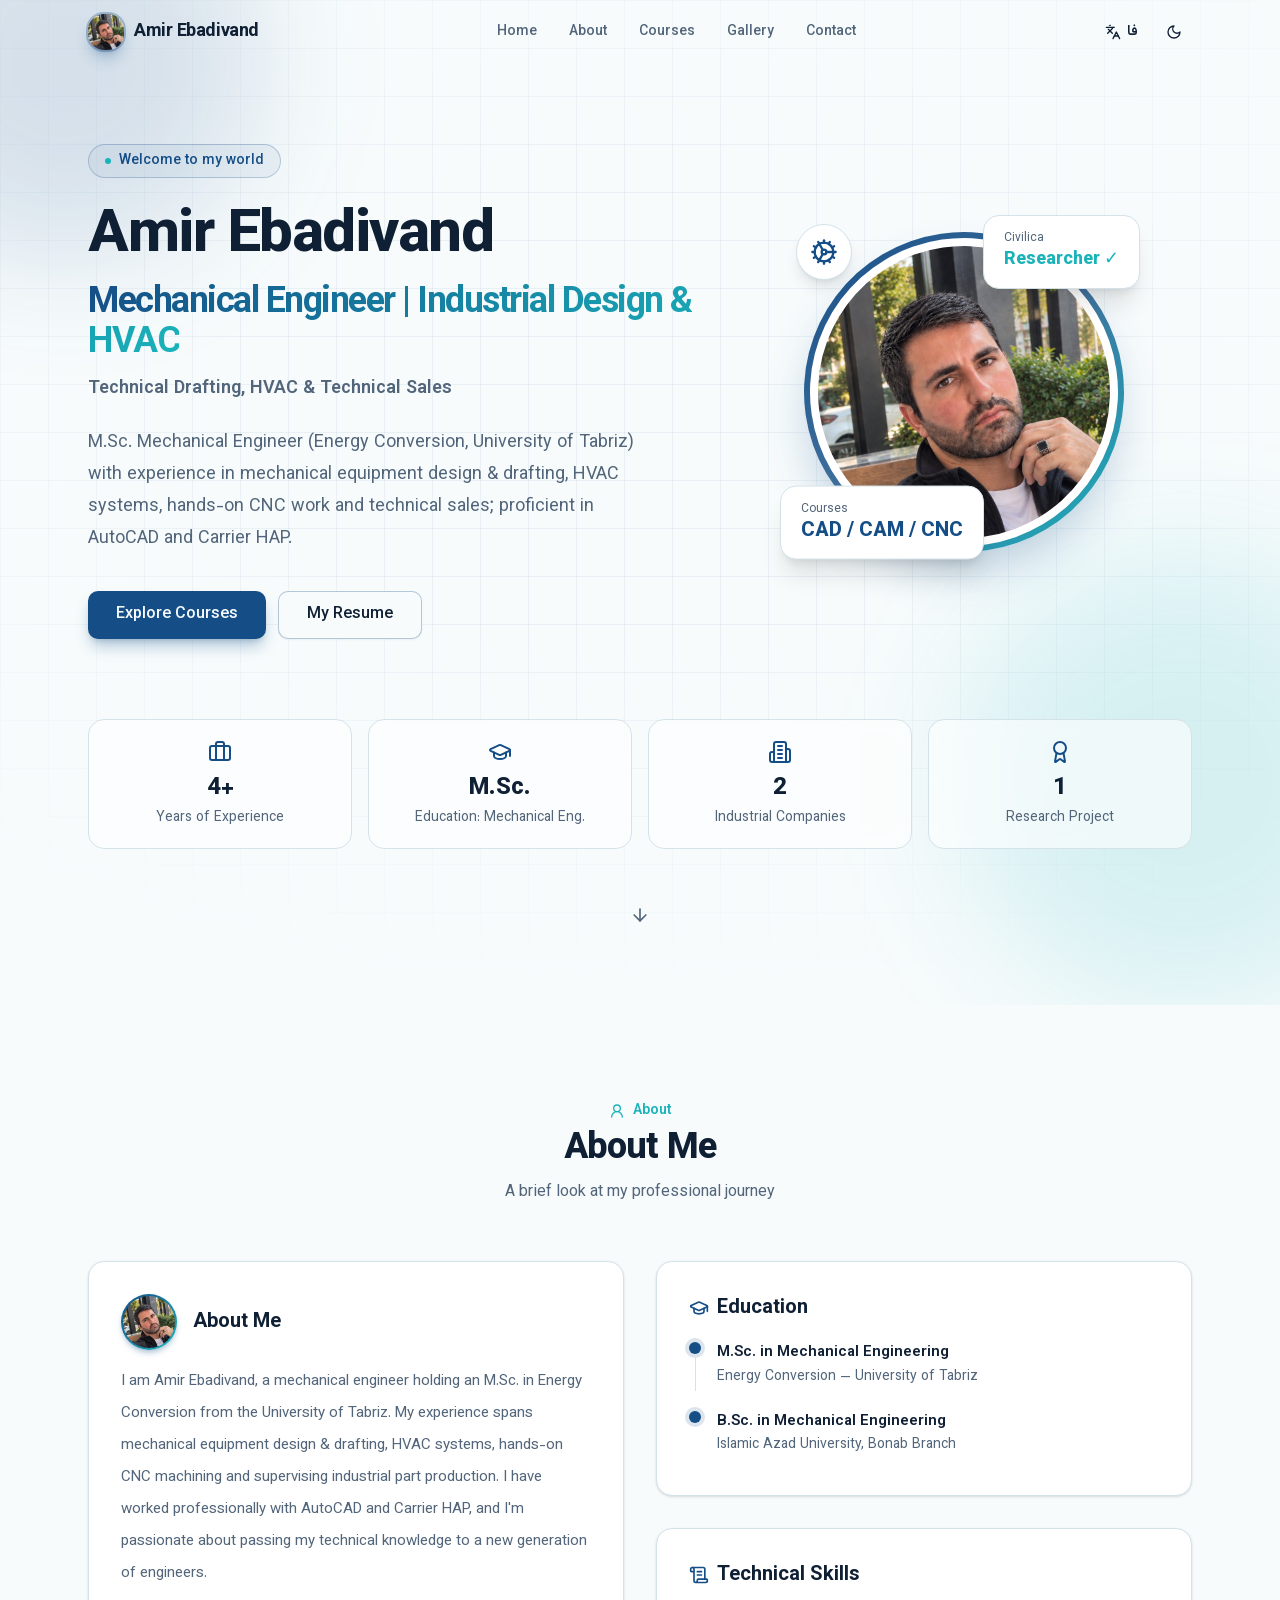
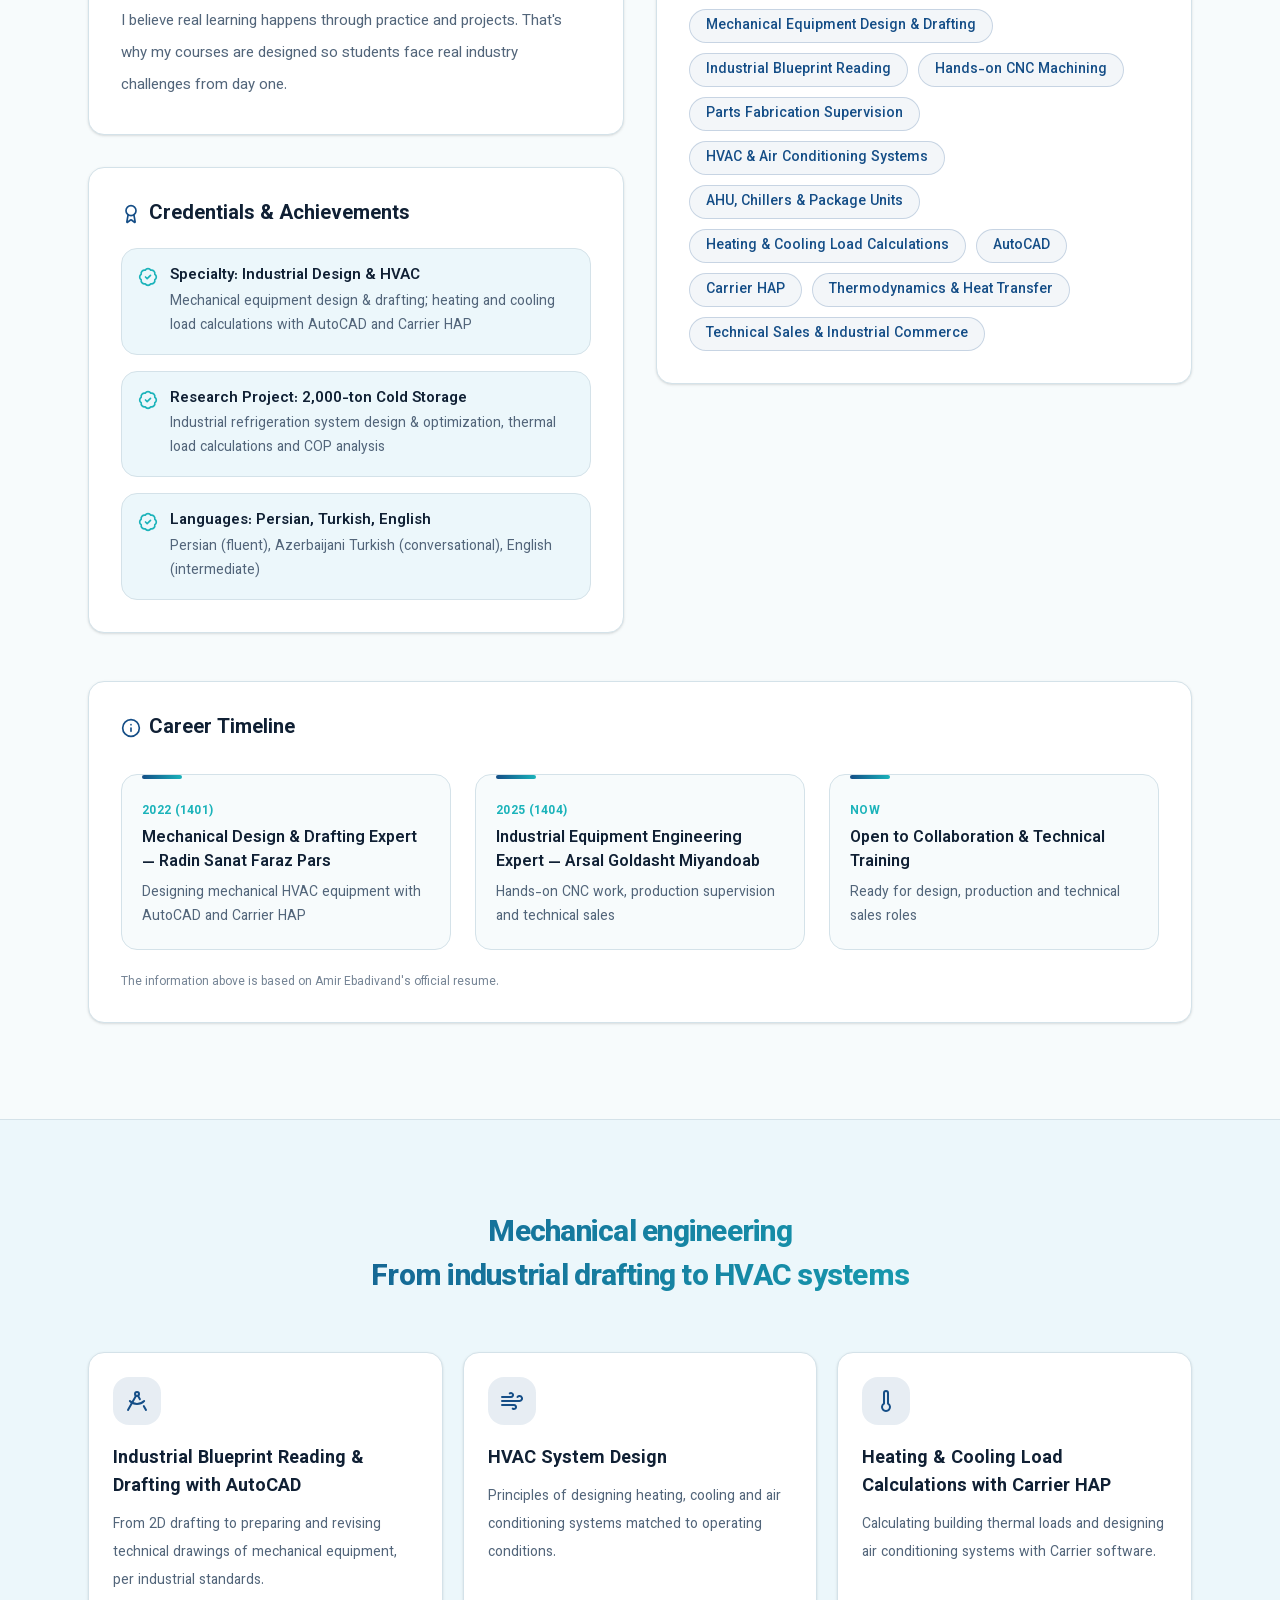
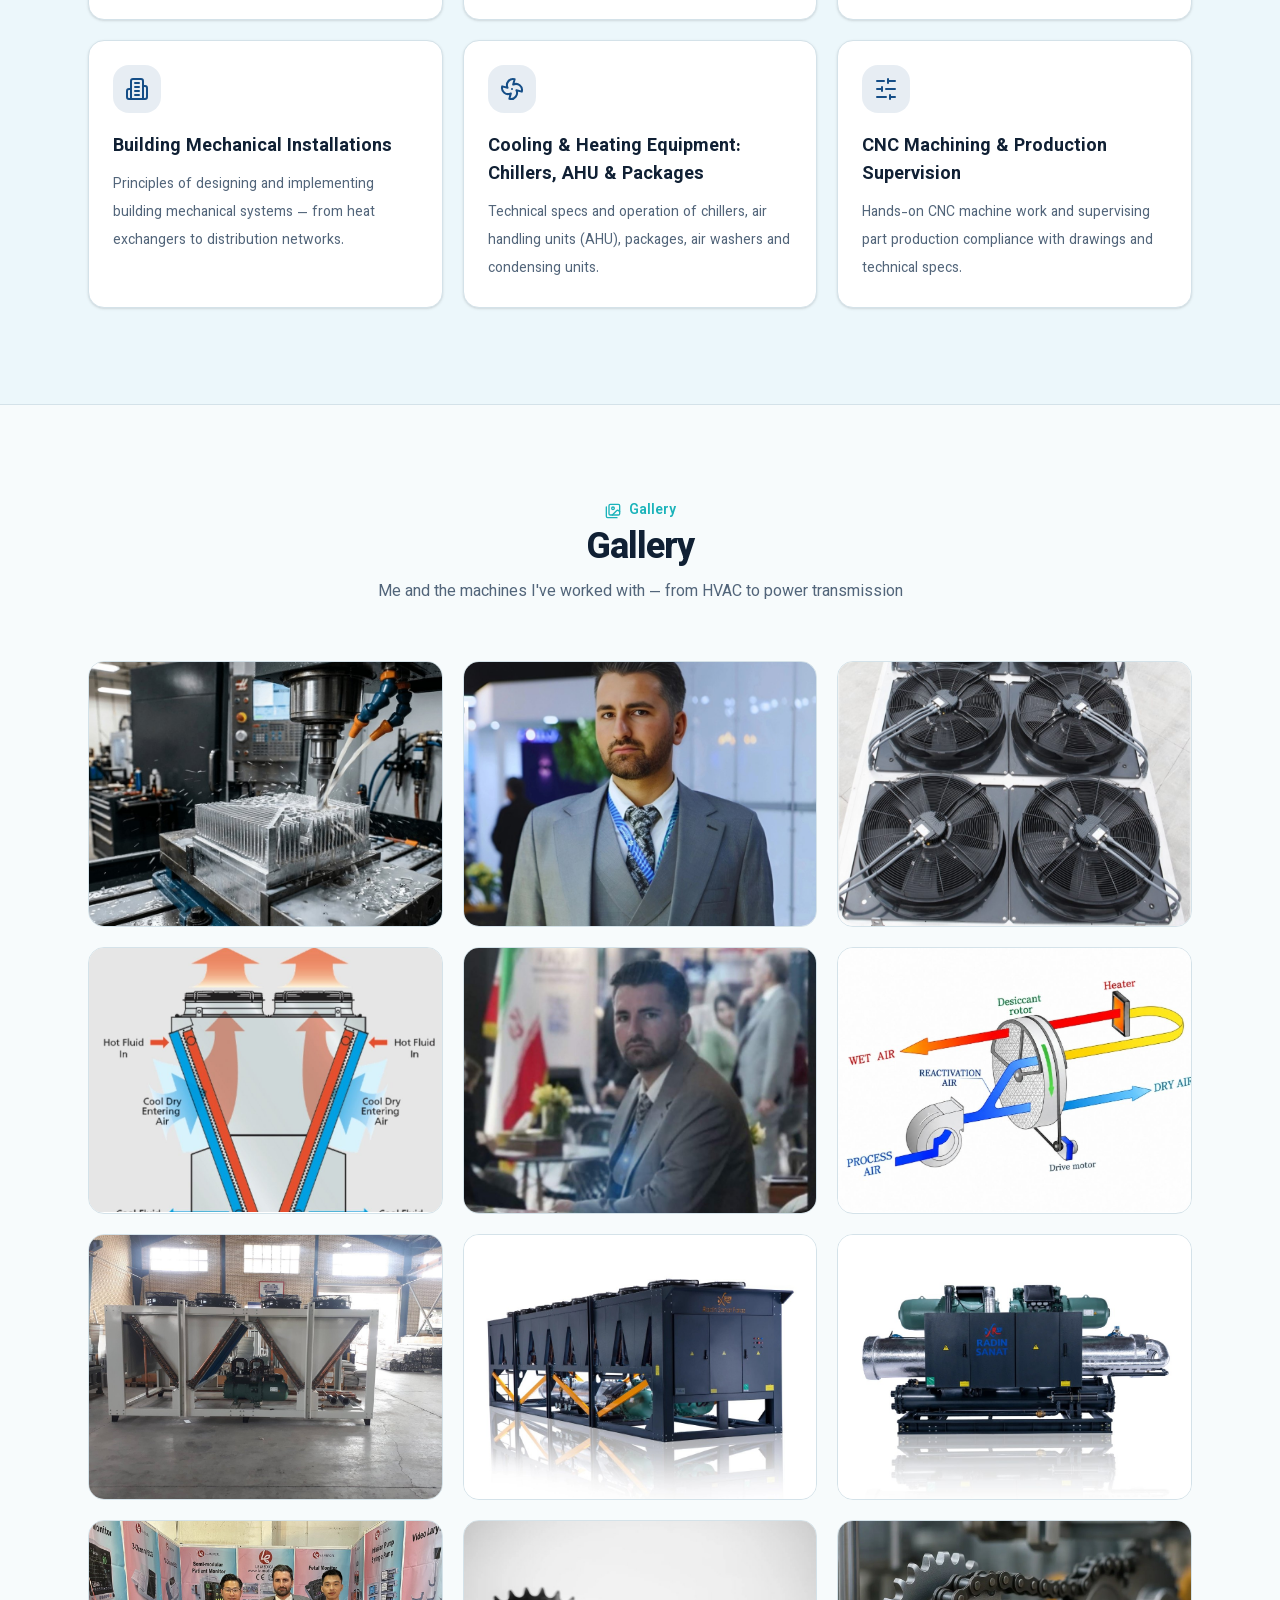
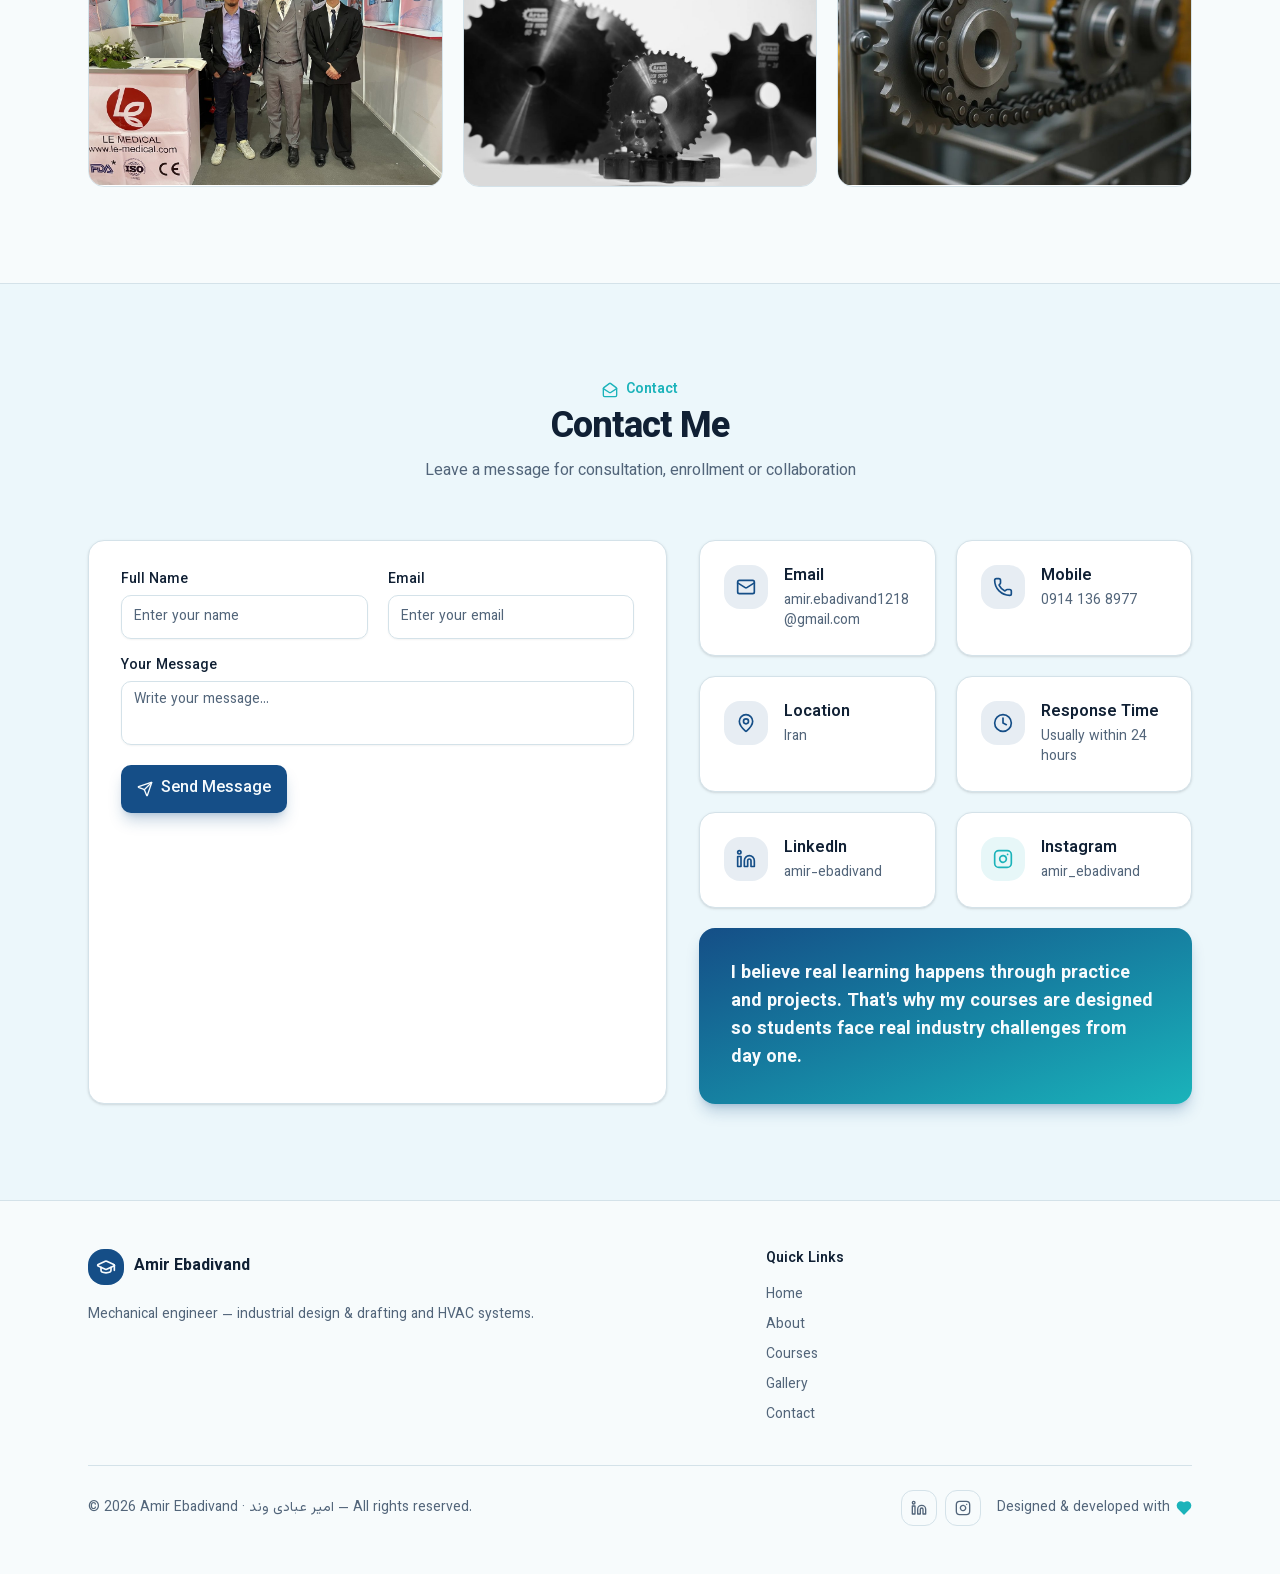
==== commit 7316bbdc: "i18n: make English the default language at /, move Persian to /fa/ - Root / now serves the English p" ====
--- a/index.html
+++ b/index.html
@@ -1 +1 @@
-<!DOCTYPE html><!--MfWubXOCF454cDWZUGXkq--><html lang="fa" dir="rtl"><head><meta charSet="utf-8"/><meta name="viewport" content="width=device-width, initial-scale=1"/><link rel="preload" href="/_next/static/media/ec8f59eafded4799-s.p.bd0c2d26.woff2" as="font" crossorigin="" type="font/woff2"/><link rel="preload" href="/_next/static/media/f1d25eabcf1db66d-s.p.c041a43b.woff2" as="font" crossorigin="" type="font/woff2"/><link rel="preload" as="image" href="/images/amir-portrait.jpg"/><link rel="stylesheet" href="/_next/static/chunks/aabe3962b85a205f.css" data-precedence="next"/><link rel="stylesheet" href="/_next/static/chunks/ba5c04257b9ccfb4.css" data-precedence="next"/><link rel="preload" as="script" fetchPriority="low" href="/_next/static/chunks/364115f0699ab58d.js"/><script src="/_next/static/chunks/40f1846f7d007f42.js" async=""></script><script src="/_next/static/chunks/61118a3616d5c393.js" async=""></script><script src="/_next/static/chunks/de2e26ab072db058.js" async=""></script><script src="/_next/static/chunks/turbopack-4b5c63745ae2422a.js" async=""></script><script src="/_next/static/chunks/ff1a16fafef87110.js" async=""></script><script src="/_next/static/chunks/d2be314c3ece3fbe.js" async=""></script><script src="/_next/static/chunks/eee090945538599b.js" async=""></script><script src="/_next/static/chunks/2362fcc2553a97dc.js" async=""></script><script src="/_next/static/chunks/a8250b12aafcfa61.js" async=""></script><link rel="preload" href="https://www.googletagmanager.com/gtag/js?id=G-X01FB90M4Y" as="script"/><meta name="next-size-adjust" content=""/><title>امیر عبادی‌وند | مهندس مکانیک — طراحی صنعتی و تأسیسات HVAC</title><meta name="description" content="وب‌سایت شخصی امیر عبادی‌وند (Amir Ebadivand)، مهندس مکانیک و فارغ‌التحصیل کارشناسی ارشد تبدیل انرژی دانشگاه تبریز؛ طراحی و نقشه‌کشی تجهیزات مکانیکی، تأسیسات تهویه مطبوع (HVAC)، طراحی سردخانه، CNC و فروش فنی؛ مدرس دوره‌های تخصصی مهندسی مکانیک."/><meta name="author" content="Amir Ebadivand"/><meta name="keywords" content="امیر عبادی وند,مهندس مکانیک,طراحی و نقشه‌کشی صنعتی,تأسیسات مکانیکی,تهویه مطبوع,HVAC,AutoCAD,Carrier HAP,سردخانه,دانشگاه تبریز,دوره نقشه‌کشی صنعتی,آموزش AutoCAD,تبدیل انرژی,Amir Ebadivand,Mechanical Engineer"/><meta name="robots" content="index, follow"/><link rel="canonical" href="https://amir-ebadivand.github.io/"/><link rel="alternate" hrefLang="fa-IR" href="https://amir-ebadivand.github.io/"/><link rel="alternate" hrefLang="en" href="https://amir-ebadivand.github.io/en/"/><link rel="alternate" hrefLang="x-default" href="https://amir-ebadivand.github.io/"/><meta property="og:title" content="امیر عبادی‌وند | مهندس مکانیک — طراحی صنعتی و تأسیسات HVAC"/><meta property="og:description" content="وب‌سایت شخصی امیر عبادی‌وند (Amir Ebadivand)، مهندس مکانیک و فارغ‌التحصیل کارشناسی ارشد تبدیل انرژی دانشگاه تبریز؛ طراحی و نقشه‌کشی تجهیزات مکانیکی، تأسیسات تهویه مطبوع (HVAC)، طراحی سردخانه، CNC و فروش فنی؛ مدرس دوره‌های تخصصی مهندسی مکانیک."/><meta property="og:url" content="https://amir-ebadivand.github.io/"/><meta property="og:site_name" content="امیر عبادی‌وند | Amir Ebadivand"/><meta property="og:locale" content="fa_IR"/><meta property="og:image" content="https://amir-ebadivand.github.io/images/og-banner.jpg"/><meta property="og:image:width" content="1200"/><meta property="og:image:height" content="630"/><meta property="og:image:alt" content="امیر عبادی‌وند — مهندس مکانیک؛ طراحی صنعتی و تأسیسات HVAC"/><meta property="og:locale:alternate" content="en_US"/><meta property="og:type" content="website"/><meta name="twitter:card" content="summary_large_image"/><meta name="twitter:title" content="امیر عبادی‌وند | مهندس مکانیک — طراحی صنعتی و تأسیسات HVAC"/><meta name="twitter:description" content="وب‌سایت شخصی امیر عبادی‌وند (Amir Ebadivand)، مهندس مکانیک و فارغ‌التحصیل کارشناسی ارشد تبدیل انرژی دانشگاه تبریز؛ طراحی و نقشه‌کشی تجهیزات مکانیکی، تأسیسات تهویه مطبوع (HVAC)، طراحی سردخانه، CNC و فروش فنی؛ مدرس دوره‌های تخصصی مهندسی مکانیک."/><meta name="twitter:image" content="https://amir-ebadivand.github.io/images/og-banner.jpg"/><link rel="icon" href="/images/amir-portrait.jpg"/><script src="/_next/static/chunks/a6dad97d9634a72d.js" noModule=""></script></head><body class="vazirmatn_a64b8e68-module__n2JVUG__variable antialiased bg-background text-foreground font-sans" style="font-family:var(--font-vazirmatn), system-ui, sans-serif"><div hidden=""><!--$--><!--/$--></div><script>((a,b,c,d,e,f,g,h)=>{let i=document.documentElement,j=["light","dark"];function k(b){var c;(Array.isArray(a)?a:[a]).forEach(a=>{let c="class"===a,d=c&&f?e.map(a=>f[a]||a):e;c?(i.classList.remove(...d),i.classList.add(f&&f[b]?f[b]:b)):i.setAttribute(a,b)}),c=b,h&&j.includes(c)&&(i.style.colorScheme=c)}if(d)k(d);else try{let a=localStorage.getItem(b)||c,d=g&&"system"===a?window.matchMedia("(prefers-color-scheme: dark)").matches?"dark":"light":a;k(d)}catch(a){}})("class","theme","light",null,["light","dark"],null,false,true)</script><script type="application/ld+json">{"@context":"https://schema.org","@type":"Person","name":"امیر عبادی‌وند","alternateName":["Amir Ebadivand"],"jobTitle":"مهندس مکانیک — طراحی و نقشه‌کشی صنعتی و تأسیسات HVAC","description":"مهندس مکانیک، ارشد تبدیل انرژی دانشگاه تبریز — طراحی و نقشه‌کشی تجهیزات مکانیکی، HVAC، کار عملی با CNC و فروش فنی؛ مسلط به AutoCAD و Carrier HAP","alumniOf":[{"@type":"CollegeOrUniversity","name":"University of Tabriz"},{"@type":"CollegeOrUniversity","name":"Islamic Azad University, Bonab Branch"}],"knowsAbout":["طراحی مکانیکی","نقشه‌کشی صنعتی","سیستم‌های تهویه مطبوع","HVAC Systems","AutoCAD","Carrier HAP","CNC Machining","تبرید صنعتی","طراحی سردخانه","تبدیل انرژی","فروش فنی"],"knowsLanguage":["Persian","English"],"address":{"@type":"PostalAddress","addressCountry":"IR"},"url":"https://amir-ebadivand.github.io","image":"https://amir-ebadivand.github.io/images/amir-portrait.jpg","sameAs":["https://www.linkedin.com/in/amir-ebadivand-7662b6170","https://www.instagram.com/amir_ebadivand"]}</script><div class="min-h-screen flex flex-col"><header class="fixed top-0 inset-x-0 z-50 transition-all duration-300 bg-transparent" style="opacity:0;transform:translateY(-80px)"><div class="max-w-6xl mx-auto px-4 sm:px-6 h-16 flex items-center justify-between gap-3"><button class="flex items-center gap-2.5 group" aria-label="امیر عبادی وند"><span class="w-9 h-9 rounded-xl overflow-hidden ring-2 ring-primary/30 shadow-lg shadow-primary/30 transition-transform group-hover:scale-105 group-hover:rotate-3"><img alt="" loading="lazy" width="72" height="72" decoding="async" data-nimg="1" class="w-full h-full object-cover" style="color:transparent" src="/images/amir-portrait.jpg"/></span><span class="font-bold text-sm sm:text-base tracking-tight leading-[1.4]"><span class="block">امیر</span><span class="block">عبادی وند</span></span></button><nav class="hidden md:flex items-center gap-1" aria-label="Main"><button class="px-3.5 py-2 rounded-lg text-sm font-medium text-muted-foreground hover:text-foreground hover:bg-secondary transition-colors">خانه</button><button class="px-3.5 py-2 rounded-lg text-sm font-medium text-muted-foreground hover:text-foreground hover:bg-secondary transition-colors">درباره من</button><button class="px-3.5 py-2 rounded-lg text-sm font-medium text-muted-foreground hover:text-foreground hover:bg-secondary transition-colors">دوره‌ها</button><button class="px-3.5 py-2 rounded-lg text-sm font-medium text-muted-foreground hover:text-foreground hover:bg-secondary transition-colors">گالری</button><button class="px-3.5 py-2 rounded-lg text-sm font-medium text-muted-foreground hover:text-foreground hover:bg-secondary transition-colors">تماس</button></nav><div class="flex items-center gap-1.5 sm:gap-2"><button data-slot="button" class="inline-flex items-center justify-center whitespace-nowrap transition-all disabled:pointer-events-none disabled:opacity-50 [&amp;_svg]:pointer-events-none [&amp;_svg:not([class*=&#x27;size-&#x27;])]:size-4 shrink-0 [&amp;_svg]:shrink-0 outline-none focus-visible:border-ring focus-visible:ring-ring/50 focus-visible:ring-[3px] aria-invalid:ring-destructive/20 dark:aria-invalid:ring-destructive/40 aria-invalid:border-destructive hover:bg-accent hover:text-accent-foreground dark:hover:bg-accent/50 rounded-md px-3 has-[&gt;svg]:px-2.5 gap-1.5 text-sm font-semibold h-9" aria-label="Switch language"><svg xmlns="http://www.w3.org/2000/svg" width="24" height="24" viewBox="0 0 24 24" fill="none" stroke="currentColor" stroke-width="2" stroke-linecap="round" stroke-linejoin="round" class="lucide lucide-languages w-4 h-4" aria-hidden="true"><path d="m5 8 6 6"></path><path d="m4 14 6-6 2-3"></path><path d="M2 5h12"></path><path d="M7 2h1"></path><path d="m22 22-5-10-5 10"></path><path d="M14 18h6"></path></svg>EN</button><button data-slot="button" class="inline-flex items-center justify-center gap-2 whitespace-nowrap rounded-md text-sm font-medium transition-all disabled:pointer-events-none disabled:opacity-50 [&amp;_svg]:pointer-events-none [&amp;_svg:not([class*=&#x27;size-&#x27;])]:size-4 shrink-0 [&amp;_svg]:shrink-0 outline-none focus-visible:border-ring focus-visible:ring-ring/50 focus-visible:ring-[3px] aria-invalid:ring-destructive/20 dark:aria-invalid:ring-destructive/40 aria-invalid:border-destructive hover:bg-accent hover:text-accent-foreground dark:hover:bg-accent/50 size-9 h-9 w-9" aria-label="تغییر حالت شب/روز"><svg xmlns="http://www.w3.org/2000/svg" width="24" height="24" viewBox="0 0 24 24" fill="none" stroke="currentColor" stroke-width="2" stroke-linecap="round" stroke-linejoin="round" class="lucide lucide-sun hidden dark:block w-[18px] h-[18px]" aria-hidden="true"><circle cx="12" cy="12" r="4"></circle><path d="M12 2v2"></path><path d="M12 20v2"></path><path d="m4.93 4.93 1.41 1.41"></path><path d="m17.66 17.66 1.41 1.41"></path><path d="M2 12h2"></path><path d="M20 12h2"></path><path d="m6.34 17.66-1.41 1.41"></path><path d="m19.07 4.93-1.41 1.41"></path></svg><svg xmlns="http://www.w3.org/2000/svg" width="24" height="24" viewBox="0 0 24 24" fill="none" stroke="currentColor" stroke-width="2" stroke-linecap="round" stroke-linejoin="round" class="lucide lucide-moon block dark:hidden w-[18px] h-[18px]" aria-hidden="true"><path d="M12 3a6 6 0 0 0 9 9 9 9 0 1 1-9-9Z"></path></svg></button><button data-slot="button" class="inline-flex items-center justify-center gap-2 whitespace-nowrap rounded-md text-sm font-medium transition-all disabled:pointer-events-none disabled:opacity-50 [&amp;_svg]:pointer-events-none [&amp;_svg:not([class*=&#x27;size-&#x27;])]:size-4 shrink-0 [&amp;_svg]:shrink-0 outline-none focus-visible:border-ring focus-visible:ring-ring/50 focus-visible:ring-[3px] aria-invalid:ring-destructive/20 dark:aria-invalid:ring-destructive/40 aria-invalid:border-destructive hover:bg-accent hover:text-accent-foreground dark:hover:bg-accent/50 size-9 h-9 w-9 md:hidden" aria-label="Menu"><svg xmlns="http://www.w3.org/2000/svg" width="24" height="24" viewBox="0 0 24 24" fill="none" stroke="currentColor" stroke-width="2" stroke-linecap="round" stroke-linejoin="round" class="lucide lucide-menu w-5 h-5" aria-hidden="true"><path d="M4 12h16"></path><path d="M4 18h16"></path><path d="M4 6h16"></path></svg></button></div></div></header><main class="flex-1"><section id="home" class="relative min-h-screen flex items-center overflow-hidden pt-16"><div class="absolute inset-0 hero-grid pointer-events-none" aria-hidden="true"></div><div class="absolute -top-32 -start-32 w-96 h-96 rounded-full bg-primary/15 blur-3xl pointer-events-none" aria-hidden="true"></div><div class="absolute bottom-0 -end-32 w-[28rem] h-[28rem] rounded-full bg-accent/15 blur-3xl pointer-events-none" aria-hidden="true"></div><div class="relative max-w-6xl mx-auto px-4 sm:px-6 py-20 w-full"><div class="grid lg:grid-cols-[1.15fr_0.85fr] gap-12 lg:gap-8 items-center"><div class="text-center lg:text-start"><div class="lg:hidden flex justify-center mb-8" style="opacity:0;transform:translateY(28px)"><div class="w-36 h-36 rounded-full bg-gradient-to-br from-primary via-primary/80 to-accent p-1 shadow-xl shadow-primary/25"><div class="w-full h-full rounded-full bg-card p-1"><img alt="امیر عبادی وند" loading="lazy" width="144" height="144" decoding="async" data-nimg="1" class="w-full h-full rounded-full object-cover" style="color:transparent" src="/images/amir-portrait.jpg"/></div></div></div><p class="inline-flex items-center gap-2 rounded-full border border-primary/25 bg-primary/5 px-4 py-1.5 text-sm font-medium text-primary mb-6" style="opacity:0;transform:translateY(28px)"><span class="w-1.5 h-1.5 rounded-full bg-accent animate-pulse"></span>به دنیای من خوش آمدید</p><h1 class="text-4xl sm:text-5xl lg:text-6xl font-extrabold leading-[1.15] tracking-tight" style="opacity:0;transform:translateY(28px)">امیر عبادی وند<span class="block mt-3 text-2xl sm:text-3xl lg:text-4xl font-bold"><span class="text-gradient">مهندس مکانیک | طراحی صنعتی و تأسیسات</span></span></h1><p class="mt-3 text-lg font-semibold text-muted-foreground" style="opacity:0;transform:translateY(28px)">نقشه‌کشی فنی، HVAC و فروش فنی</p><p class="mt-6 text-base sm:text-lg leading-8 text-muted-foreground max-w-xl mx-auto lg:mx-0" style="opacity:0;transform:translateY(28px)">مهندس مکانیک، فارغ‌التحصیل کارشناسی ارشد تبدیل انرژی از دانشگاه تبریز؛ با تجربه در طراحی و نقشه‌کشی تجهیزات مکانیکی، سیستم‌های تهویه مطبوع (HVAC)، کار عملی با CNC و فروش فنی؛ مسلط به AutoCAD و Carrier HAP.</p><div class="mt-9 flex flex-wrap items-center justify-center lg:justify-start gap-3" style="opacity:0;transform:translateY(28px)"><button data-slot="button" class="inline-flex items-center justify-center gap-2 whitespace-nowrap font-medium disabled:pointer-events-none disabled:opacity-50 [&amp;_svg]:pointer-events-none [&amp;_svg:not([class*=&#x27;size-&#x27;])]:size-4 shrink-0 [&amp;_svg]:shrink-0 outline-none focus-visible:border-ring focus-visible:ring-ring/50 focus-visible:ring-[3px] aria-invalid:ring-destructive/20 dark:aria-invalid:ring-destructive/40 aria-invalid:border-destructive bg-primary text-primary-foreground hover:bg-primary/90 rounded-md has-[&gt;svg]:px-4 h-12 px-7 text-base shadow-lg shadow-primary/30 hover:shadow-primary/40 hover:-translate-y-0.5 transition-all">مشاهده دوره‌ها</button><button data-slot="button" class="inline-flex items-center justify-center gap-2 whitespace-nowrap font-medium disabled:pointer-events-none disabled:opacity-50 [&amp;_svg]:pointer-events-none [&amp;_svg:not([class*=&#x27;size-&#x27;])]:size-4 shrink-0 [&amp;_svg]:shrink-0 outline-none focus-visible:border-ring focus-visible:ring-ring/50 focus-visible:ring-[3px] aria-invalid:ring-destructive/20 dark:aria-invalid:ring-destructive/40 aria-invalid:border-destructive border bg-background shadow-xs hover:text-accent-foreground dark:bg-input/30 dark:border-input dark:hover:bg-input/50 rounded-md has-[&gt;svg]:px-4 h-12 px-7 text-base border-primary/30 hover:bg-primary/5 hover:-translate-y-0.5 transition-all">رزومه من</button></div></div><div class="hidden lg:flex justify-center" style="opacity:0;transform:scale(0.9)"><div class="relative"><div class="w-80 h-80 rounded-full bg-gradient-to-br from-primary via-primary/80 to-accent p-1.5 shadow-2xl shadow-primary/30 rotate-3 hover:rotate-0 transition-transform duration-700"><div class="w-full h-full rounded-full bg-card p-2"><img alt="امیر عبادی وند" width="320" height="320" decoding="async" data-nimg="1" class="w-full h-full rounded-full object-cover" style="color:transparent" src="/images/amir-portrait.jpg"/></div></div><div class="absolute -top-2 -start-2 w-14 h-14 rounded-full bg-card border shadow-lg flex items-center justify-center" aria-hidden="true"><svg xmlns="http://www.w3.org/2000/svg" width="24" height="24" viewBox="0 0 24 24" fill="none" stroke="currentColor" stroke-width="2" stroke-linecap="round" stroke-linejoin="round" class="lucide lucide-cog w-7 h-7 text-primary animate-[spin_18s_linear_infinite]" aria-hidden="true"><path d="M12 20a8 8 0 1 0 0-16 8 8 0 0 0 0 16Z"></path><path d="M12 14a2 2 0 1 0 0-4 2 2 0 0 0 0 4Z"></path><path d="M12 2v2"></path><path d="M12 22v-2"></path><path d="m17 20.66-1-1.73"></path><path d="M11 10.27 7 3.34"></path><path d="m20.66 17-1.73-1"></path><path d="m3.34 7 1.73 1"></path><path d="M14 12h8"></path><path d="M2 12h2"></path><path d="m20.66 7-1.73 1"></path><path d="m3.34 17 1.73-1"></path><path d="m17 3.34-1 1.73"></path><path d="m11 13.73-4 6.93"></path></svg></div><div class="absolute -bottom-4 -start-6 bg-card border rounded-2xl shadow-xl px-5 py-3.5"><p class="text-xs text-muted-foreground">دوره‌ها</p><p class="text-xl font-extrabold text-primary">CAD / CAM / CNC</p></div><div class="absolute -top-6 -end-4 bg-card border rounded-2xl shadow-xl px-5 py-3.5"><p class="text-xs text-muted-foreground">Civilica</p><p class="text-lg font-extrabold text-accent">Researcher ✓</p></div></div></div></div><div class="mt-16 lg:mt-20 grid grid-cols-2 sm:grid-cols-4 gap-3 sm:gap-4" style="opacity:0;transform:translateY(30px)"><div class="group rounded-2xl border bg-card/60 backdrop-blur p-5 text-center hover:border-primary/40 hover:shadow-lg hover:shadow-primary/10 hover:-translate-y-1 transition-all duration-300"><svg xmlns="http://www.w3.org/2000/svg" width="24" height="24" viewBox="0 0 24 24" fill="none" stroke="currentColor" stroke-width="2" stroke-linecap="round" stroke-linejoin="round" class="lucide lucide-briefcase w-6 h-6 mx-auto text-primary mb-2 group-hover:scale-110 transition-transform" aria-hidden="true"><path d="M16 20V4a2 2 0 0 0-2-2h-4a2 2 0 0 0-2 2v16"></path><rect width="20" height="14" x="2" y="6" rx="2"></rect></svg><p class="text-2xl font-extrabold">۴+</p><p class="text-xs sm:text-sm text-muted-foreground mt-1">سال تجربه کاری</p></div><div class="group rounded-2xl border bg-card/60 backdrop-blur p-5 text-center hover:border-primary/40 hover:shadow-lg hover:shadow-primary/10 hover:-translate-y-1 transition-all duration-300"><svg xmlns="http://www.w3.org/2000/svg" width="24" height="24" viewBox="0 0 24 24" fill="none" stroke="currentColor" stroke-width="2" stroke-linecap="round" stroke-linejoin="round" class="lucide lucide-graduation-cap w-6 h-6 mx-auto text-primary mb-2 group-hover:scale-110 transition-transform" aria-hidden="true"><path d="M21.42 10.922a1 1 0 0 0-.019-1.838L12.83 5.18a2 2 0 0 0-1.66 0L2.6 9.08a1 1 0 0 0 0 1.832l8.57 3.908a2 2 0 0 0 1.66 0z"></path><path d="M22 10v6"></path><path d="M6 12.5V16a6 3 0 0 0 12 0v-3.5"></path></svg><p class="text-2xl font-extrabold">ارشد</p><p class="text-xs sm:text-sm text-muted-foreground mt-1">تحصیلات: مهندسی مکانیک</p></div><div class="group rounded-2xl border bg-card/60 backdrop-blur p-5 text-center hover:border-primary/40 hover:shadow-lg hover:shadow-primary/10 hover:-translate-y-1 transition-all duration-300"><svg xmlns="http://www.w3.org/2000/svg" width="24" height="24" viewBox="0 0 24 24" fill="none" stroke="currentColor" stroke-width="2" stroke-linecap="round" stroke-linejoin="round" class="lucide lucide-building2 lucide-building-2 w-6 h-6 mx-auto text-primary mb-2 group-hover:scale-110 transition-transform" aria-hidden="true"><path d="M6 22V4a2 2 0 0 1 2-2h8a2 2 0 0 1 2 2v18Z"></path><path d="M6 12H4a2 2 0 0 0-2 2v6a2 2 0 0 0 2 2h2"></path><path d="M18 9h2a2 2 0 0 1 2 2v9a2 2 0 0 1-2 2h-2"></path><path d="M10 6h4"></path><path d="M10 10h4"></path><path d="M10 14h4"></path><path d="M10 18h4"></path></svg><p class="text-2xl font-extrabold">۲</p><p class="text-xs sm:text-sm text-muted-foreground mt-1">شرکت صنعتی</p></div><div class="group rounded-2xl border bg-card/60 backdrop-blur p-5 text-center hover:border-primary/40 hover:shadow-lg hover:shadow-primary/10 hover:-translate-y-1 transition-all duration-300"><svg xmlns="http://www.w3.org/2000/svg" width="24" height="24" viewBox="0 0 24 24" fill="none" stroke="currentColor" stroke-width="2" stroke-linecap="round" stroke-linejoin="round" class="lucide lucide-award w-6 h-6 mx-auto text-primary mb-2 group-hover:scale-110 transition-transform" aria-hidden="true"><path d="m15.477 12.89 1.515 8.526a.5.5 0 0 1-.81.47l-3.58-2.687a1 1 0 0 0-1.197 0l-3.586 2.686a.5.5 0 0 1-.81-.469l1.514-8.526"></path><circle cx="12" cy="8" r="6"></circle></svg><p class="text-2xl font-extrabold">۱</p><p class="text-xs sm:text-sm text-muted-foreground mt-1">پروژه پژوهشی</p></div></div><button class="mt-14 mx-auto flex flex-col items-center gap-1 text-muted-foreground hover:text-primary transition-colors" aria-label="Scroll down" style="opacity:0"><svg xmlns="http://www.w3.org/2000/svg" width="24" height="24" viewBox="0 0 24 24" fill="none" stroke="currentColor" stroke-width="2" stroke-linecap="round" stroke-linejoin="round" class="lucide lucide-arrow-down w-5 h-5 animate-bounce" aria-hidden="true"><path d="M12 5v14"></path><path d="m19 12-7 7-7-7"></path></svg></button></div></section><section id="about" class="relative py-24 scroll-mt-16"><div class="max-w-6xl mx-auto px-4 sm:px-6"><div class="text-center mb-14" style="opacity:0;transform:translateY(32px)"><p class="inline-flex items-center gap-2 text-sm font-semibold text-accent mb-2"><svg xmlns="http://www.w3.org/2000/svg" width="24" height="24" viewBox="0 0 24 24" fill="none" stroke="currentColor" stroke-width="2" stroke-linecap="round" stroke-linejoin="round" class="lucide lucide-user-round w-4 h-4" aria-hidden="true"><circle cx="12" cy="8" r="5"></circle><path d="M20 21a8 8 0 0 0-16 0"></path></svg>درباره من</p><h2 class="text-3xl sm:text-4xl font-extrabold tracking-tight">درباره من</h2><p class="mt-3 text-muted-foreground">آشنایی کوتاه با مسیر حرفه‌ای من</p></div><div class="grid lg:grid-cols-2 gap-8"><div class="space-y-8"><div class="rounded-2xl border bg-card p-6 sm:p-8 shadow-sm hover:shadow-lg hover:shadow-primary/5 transition-shadow" style="opacity:0;transform:translateY(32px)"><div class="flex items-center gap-4 mb-4"><span class="w-14 h-14 shrink-0 rounded-full bg-gradient-to-br from-primary to-accent p-0.5 shadow-md shadow-primary/25"><img alt="" loading="lazy" width="112" height="112" decoding="async" data-nimg="1" class="w-full h-full rounded-full object-cover" style="color:transparent" src="/images/amir-portrait.jpg"/></span><h3 class="text-xl font-bold">درباره من</h3></div><p class="leading-8 text-muted-foreground text-[15px]">من امیر عبادی وند هستم؛ مهندس مکانیک، فارغ‌التحصیل کارشناسی ارشد گرایش تبدیل انرژی از دانشگاه تبریز. تجربه‌ام در طراحی و نقشه‌کشی تجهیزات مکانیکی، سیستم‌های تهویه مطبوع (HVAC)، کار عملی با دستگاه‌های CNC و نظارت بر فرایند ساخت قطعات صنعتی است. در این مسیر با نرم‌افزارهای AutoCAD و Carrier HAP حرفه‌ای کار کرده‌ام و علاقه‌مندم دانش فنی‌ام را به نسل جدید مهندسان منتقل کنم.</p><p class="mt-4 leading-8 text-muted-foreground text-[15px]">باور دارم یادگیری واقعی با تمرین و پروژه‌های عملی اتفاق می‌افتد؛ به همین دلیل همه دوره‌های من طوری طراحی شده‌اند که هنرجو از روز اول با مسائل واقعی صنعت روبه‌رو شود.</p></div><div class="rounded-2xl border bg-card p-6 sm:p-8 shadow-sm" style="opacity:0;transform:translateY(32px)"><h3 class="text-xl font-bold mb-5 flex items-center gap-2"><svg xmlns="http://www.w3.org/2000/svg" width="24" height="24" viewBox="0 0 24 24" fill="none" stroke="currentColor" stroke-width="2" stroke-linecap="round" stroke-linejoin="round" class="lucide lucide-award w-5 h-5 text-primary" aria-hidden="true"><path d="m15.477 12.89 1.515 8.526a.5.5 0 0 1-.81.47l-3.58-2.687a1 1 0 0 0-1.197 0l-3.586 2.686a.5.5 0 0 1-.81-.469l1.514-8.526"></path><circle cx="12" cy="8" r="6"></circle></svg>اعتبارها و دستاوردها</h3><ul class="space-y-4"><li class="flex items-start gap-3 rounded-xl bg-secondary/50 border p-4 hover:bg-secondary transition-colors"><svg xmlns="http://www.w3.org/2000/svg" width="24" height="24" viewBox="0 0 24 24" fill="none" stroke="currentColor" stroke-width="2" stroke-linecap="round" stroke-linejoin="round" class="lucide lucide-badge-check w-5 h-5 mt-0.5 text-accent shrink-0" aria-hidden="true"><path d="M3.85 8.62a4 4 0 0 1 4.78-4.77 4 4 0 0 1 6.74 0 4 4 0 0 1 4.78 4.78 4 4 0 0 1 0 6.74 4 4 0 0 1-4.77 4.78 4 4 0 0 1-6.75 0 4 4 0 0 1-4.78-4.77 4 4 0 0 1 0-6.76Z"></path><path d="m9 12 2 2 4-4"></path></svg><div><p class="font-semibold text-[15px]">تخصص: طراحی صنعتی و تأسیسات HVAC</p><p class="text-sm text-muted-foreground mt-0.5 leading-6">طراحی و نقشه‌کشی تجهیزات مکانیکی؛ محاسبات بار حرارتی و برودتی با AutoCAD و Carrier HAP</p></div></li><li class="flex items-start gap-3 rounded-xl bg-secondary/50 border p-4 hover:bg-secondary transition-colors"><svg xmlns="http://www.w3.org/2000/svg" width="24" height="24" viewBox="0 0 24 24" fill="none" stroke="currentColor" stroke-width="2" stroke-linecap="round" stroke-linejoin="round" class="lucide lucide-badge-check w-5 h-5 mt-0.5 text-accent shrink-0" aria-hidden="true"><path d="M3.85 8.62a4 4 0 0 1 4.78-4.77 4 4 0 0 1 6.74 0 4 4 0 0 1 4.78 4.78 4 4 0 0 1 0 6.74 4 4 0 0 1-4.77 4.78 4 4 0 0 1-6.75 0 4 4 0 0 1-4.78-4.77 4 4 0 0 1 0-6.76Z"></path><path d="m9 12 2 2 4-4"></path></svg><div><p class="font-semibold text-[15px]">پروژه پژوهشی: سردخانه ۲۰۰۰ تنی</p><p class="text-sm text-muted-foreground mt-0.5 leading-6">طراحی و بهینه‌سازی سیستم تبرید صنعتی، محاسبات بار حرارتی و تحلیل COP</p></div></li><li class="flex items-start gap-3 rounded-xl bg-secondary/50 border p-4 hover:bg-secondary transition-colors"><svg xmlns="http://www.w3.org/2000/svg" width="24" height="24" viewBox="0 0 24 24" fill="none" stroke="currentColor" stroke-width="2" stroke-linecap="round" stroke-linejoin="round" class="lucide lucide-badge-check w-5 h-5 mt-0.5 text-accent shrink-0" aria-hidden="true"><path d="M3.85 8.62a4 4 0 0 1 4.78-4.77 4 4 0 0 1 6.74 0 4 4 0 0 1 4.78 4.78 4 4 0 0 1 0 6.74 4 4 0 0 1-4.77 4.78 4 4 0 0 1-6.75 0 4 4 0 0 1-4.78-4.77 4 4 0 0 1 0-6.76Z"></path><path d="m9 12 2 2 4-4"></path></svg><div><p class="font-semibold text-[15px]">زبان‌ها: فارسی، ترکی، انگلیسی</p><p class="text-sm text-muted-foreground mt-0.5 leading-6">فارسی تسلط کامل، ترکی مکالمه روان، انگلیسی سطح متوسط</p></div></li></ul></div></div><div class="space-y-8"><div class="rounded-2xl border bg-card p-6 sm:p-8 shadow-sm" style="opacity:0;transform:translateY(32px)"><h3 class="text-xl font-bold mb-5 flex items-center gap-2"><svg xmlns="http://www.w3.org/2000/svg" width="24" height="24" viewBox="0 0 24 24" fill="none" stroke="currentColor" stroke-width="2" stroke-linecap="round" stroke-linejoin="round" class="lucide lucide-graduation-cap w-5 h-5 text-primary" aria-hidden="true"><path d="M21.42 10.922a1 1 0 0 0-.019-1.838L12.83 5.18a2 2 0 0 0-1.66 0L2.6 9.08a1 1 0 0 0 0 1.832l8.57 3.908a2 2 0 0 0 1.66 0z"></path><path d="M22 10v6"></path><path d="M6 12.5V16a6 3 0 0 0 12 0v-3.5"></path></svg>تحصیلات</h3><div class="space-y-4"><div class="flex gap-4"><div class="flex flex-col items-center"><span class="w-3 h-3 rounded-full bg-primary ring-4 ring-primary/15"></span><span class="w-px flex-1 bg-border my-1"></span></div><div class="pb-2"><p class="font-semibold text-[15px]">کارشناسی ارشد مهندسی مکانیک</p><p class="text-sm text-muted-foreground mt-0.5">گرایش تبدیل انرژی — دانشگاه تبریز</p></div></div><div class="flex gap-4"><div class="flex flex-col items-center"><span class="w-3 h-3 rounded-full bg-primary ring-4 ring-primary/15"></span></div><div class="pb-2"><p class="font-semibold text-[15px]">کارشناسی مهندسی مکانیک</p><p class="text-sm text-muted-foreground mt-0.5">دانشگاه آزاد اسلامی واحد بناب</p></div></div></div></div><div class="rounded-2xl border bg-card p-6 sm:p-8 shadow-sm" style="opacity:0;transform:translateY(32px)"><h3 class="text-xl font-bold mb-5 flex items-center gap-2"><svg xmlns="http://www.w3.org/2000/svg" width="24" height="24" viewBox="0 0 24 24" fill="none" stroke="currentColor" stroke-width="2" stroke-linecap="round" stroke-linejoin="round" class="lucide lucide-scroll-text w-5 h-5 text-primary" aria-hidden="true"><path d="M15 12h-5"></path><path d="M15 8h-5"></path><path d="M19 17V5a2 2 0 0 0-2-2H4"></path><path d="M8 21h12a2 2 0 0 0 2-2v-1a1 1 0 0 0-1-1H11a1 1 0 0 0-1 1v1a2 2 0 1 1-4 0V5a2 2 0 1 0-4 0v2a1 1 0 0 0 1 1h3"></path></svg>مهارت‌های تخصصی</h3><div class="flex flex-wrap gap-2.5"><span class="rounded-full border border-primary/20 bg-primary/5 px-4 py-1.5 text-sm font-medium text-primary hover:bg-primary hover:text-primary-foreground transition-colors cursor-default">طراحی و نقشه‌کشی تجهیزات مکانیکی</span><span class="rounded-full border border-primary/20 bg-primary/5 px-4 py-1.5 text-sm font-medium text-primary hover:bg-primary hover:text-primary-foreground transition-colors cursor-default">نقشه‌خوانی نقشه‌های صنعتی</span><span class="rounded-full border border-primary/20 bg-primary/5 px-4 py-1.5 text-sm font-medium text-primary hover:bg-primary hover:text-primary-foreground transition-colors cursor-default">کار عملی با دستگاه‌های CNC</span><span class="rounded-full border border-primary/20 bg-primary/5 px-4 py-1.5 text-sm font-medium text-primary hover:bg-primary hover:text-primary-foreground transition-colors cursor-default">نظارت بر ساخت قطعات صنعتی</span><span class="rounded-full border border-primary/20 bg-primary/5 px-4 py-1.5 text-sm font-medium text-primary hover:bg-primary hover:text-primary-foreground transition-colors cursor-default">سیستم‌های تهویه مطبوع (HVAC)</span><span class="rounded-full border border-primary/20 bg-primary/5 px-4 py-1.5 text-sm font-medium text-primary hover:bg-primary hover:text-primary-foreground transition-colors cursor-default">هواساز (AHU)، چیلر و پکیج</span><span class="rounded-full border border-primary/20 bg-primary/5 px-4 py-1.5 text-sm font-medium text-primary hover:bg-primary hover:text-primary-foreground transition-colors cursor-default">محاسبات بار حرارتی و برودتی</span><span class="rounded-full border border-primary/20 bg-primary/5 px-4 py-1.5 text-sm font-medium text-primary hover:bg-primary hover:text-primary-foreground transition-colors cursor-default">AutoCAD</span><span class="rounded-full border border-primary/20 bg-primary/5 px-4 py-1.5 text-sm font-medium text-primary hover:bg-primary hover:text-primary-foreground transition-colors cursor-default">Carrier HAP</span><span class="rounded-full border border-primary/20 bg-primary/5 px-4 py-1.5 text-sm font-medium text-primary hover:bg-primary hover:text-primary-foreground transition-colors cursor-default">ترمودینامیک و انتقال حرارت</span><span class="rounded-full border border-primary/20 bg-primary/5 px-4 py-1.5 text-sm font-medium text-primary hover:bg-primary hover:text-primary-foreground transition-colors cursor-default">فروش فنی و بازرگانی صنعتی</span></div></div></div></div><div class="mt-12 rounded-2xl border bg-card p-6 sm:p-8 shadow-sm" style="opacity:0;transform:translateY(32px)"><h3 class="text-xl font-bold mb-8 flex items-center gap-2"><svg xmlns="http://www.w3.org/2000/svg" width="24" height="24" viewBox="0 0 24 24" fill="none" stroke="currentColor" stroke-width="2" stroke-linecap="round" stroke-linejoin="round" class="lucide lucide-info w-5 h-5 text-primary" aria-hidden="true"><circle cx="12" cy="12" r="10"></circle><path d="M12 16v-4"></path><path d="M12 8h.01"></path></svg>سیر فعالیت</h3><div class="grid sm:grid-cols-2 lg:grid-cols-3 gap-6"><div class="relative rounded-xl border bg-background p-5 hover:border-primary/40 hover:-translate-y-1 transition-all duration-300"><span class="absolute top-0 h-1 w-10 rounded-full bg-gradient-to-r from-primary to-accent" style="right:1.25rem"></span><p class="text-xs font-bold text-accent uppercase tracking-wide mt-2">۱۴۰۱</p><p class="font-semibold mt-2 leading-6">کارشناس طراحی و نقشه‌کشی مکانیک — رادین صنعت فراز پارس</p><p class="text-sm text-muted-foreground mt-1.5 leading-6">طراحی تجهیزات تأسیسات مکانیکی و HVAC با AutoCAD و Carrier HAP</p></div><div class="relative rounded-xl border bg-background p-5 hover:border-primary/40 hover:-translate-y-1 transition-all duration-300"><span class="absolute top-0 h-1 w-10 rounded-full bg-gradient-to-r from-primary to-accent" style="right:1.25rem"></span><p class="text-xs font-bold text-accent uppercase tracking-wide mt-2">۱۴۰۴</p><p class="font-semibold mt-2 leading-6">کارشناس فنی و مهندسی تجهیزات صنعتی — آرسال گلدشت میاندوآب</p><p class="text-sm text-muted-foreground mt-1.5 leading-6">کار عملی با CNC، نظارت بر ساخت قطعات و امور فروش فنی</p></div><div class="relative rounded-xl border bg-background p-5 hover:border-primary/40 hover:-translate-y-1 transition-all duration-300"><span class="absolute top-0 h-1 w-10 rounded-full bg-gradient-to-r from-primary to-accent" style="right:1.25rem"></span><p class="text-xs font-bold text-accent uppercase tracking-wide mt-2">اکنون</p><p class="font-semibold mt-2 leading-6">آماده همکاری و آموزش تخصصی</p><p class="text-sm text-muted-foreground mt-1.5 leading-6">آماده فعالیت در واحدهای طراحی، تولید و فروش فنی</p></div></div><p class="mt-6 text-xs text-muted-foreground/80">اطلاعات این بخش بر اساس رزومه رسمی امیر عبادی وند تنظیم شده است.</p></div></div></section><section id="courses" class="relative py-24 bg-secondary/40 border-y scroll-mt-16"><div class="max-w-6xl mx-auto px-4 sm:px-6"><div class="text-center mb-14" style="opacity:0;transform:translateY(32px)"><h2 class="text-2xl sm:text-3xl font-extrabold tracking-tight"><span class="text-gradient block">مهندسی مکانیک</span><span class="text-gradient block mt-2">از نقشه‌کشی صنعتی تا تأسیسات HVAC</span></h2></div><div class="grid sm:grid-cols-2 lg:grid-cols-3 gap-5"><article class="group relative rounded-2xl border bg-card p-6 shadow-sm hover:shadow-xl hover:shadow-primary/10 hover:-translate-y-1.5 hover:border-primary/40 transition-all duration-300 flex flex-col" style="opacity:0;transform:translateY(32px)"><div class="flex items-start mb-5"><span class="flex items-center justify-center w-12 h-12 rounded-xl bg-primary/10 text-primary group-hover:bg-primary group-hover:text-primary-foreground transition-all duration-300"><svg xmlns="http://www.w3.org/2000/svg" width="24" height="24" viewBox="0 0 24 24" fill="none" stroke="currentColor" stroke-width="2" stroke-linecap="round" stroke-linejoin="round" class="lucide lucide-drafting-compass w-6 h-6" aria-hidden="true"><path d="m12.99 6.74 1.93 3.44"></path><path d="M19.136 12a10 10 0 0 1-14.271 0"></path><path d="m21 21-2.16-3.84"></path><path d="m3 21 8.02-14.26"></path><circle cx="12" cy="5" r="2"></circle></svg></span></div><h3 class="text-lg font-bold leading-7 group-hover:text-primary transition-colors">نقشه‌خوانی و نقشه‌کشی صنعتی با AutoCAD</h3><p class="mt-2.5 text-sm leading-7 text-muted-foreground flex-1">از ترسیم دوبعدی تا تهیه و اصلاح نقشه‌های فنی تجهیزات مکانیکی؛ مطابق استانداردهای صنعتی.</p></article><article class="group relative rounded-2xl border bg-card p-6 shadow-sm hover:shadow-xl hover:shadow-primary/10 hover:-translate-y-1.5 hover:border-primary/40 transition-all duration-300 flex flex-col" style="opacity:0;transform:translateY(32px)"><div class="flex items-start mb-5"><span class="flex items-center justify-center w-12 h-12 rounded-xl bg-primary/10 text-primary group-hover:bg-primary group-hover:text-primary-foreground transition-all duration-300"><svg xmlns="http://www.w3.org/2000/svg" width="24" height="24" viewBox="0 0 24 24" fill="none" stroke="currentColor" stroke-width="2" stroke-linecap="round" stroke-linejoin="round" class="lucide lucide-wind w-6 h-6" aria-hidden="true"><path d="M12.8 19.6A2 2 0 1 0 14 16H2"></path><path d="M17.5 8a2.5 2.5 0 1 1 2 4H2"></path><path d="M9.8 4.4A2 2 0 1 1 11 8H2"></path></svg></span></div><h3 class="text-lg font-bold leading-7 group-hover:text-primary transition-colors">طراحی سیستم‌های تهویه مطبوع (HVAC)</h3><p class="mt-2.5 text-sm leading-7 text-muted-foreground flex-1">اصول طراحی سیستم‌های سرمایشی و گرمایشی و تهویه مطبوع متناسب با شرایط بهره‌برداری.</p></article><article class="group relative rounded-2xl border bg-card p-6 shadow-sm hover:shadow-xl hover:shadow-primary/10 hover:-translate-y-1.5 hover:border-primary/40 transition-all duration-300 flex flex-col" style="opacity:0;transform:translateY(32px)"><div class="flex items-start mb-5"><span class="flex items-center justify-center w-12 h-12 rounded-xl bg-primary/10 text-primary group-hover:bg-primary group-hover:text-primary-foreground transition-all duration-300"><svg xmlns="http://www.w3.org/2000/svg" width="24" height="24" viewBox="0 0 24 24" fill="none" stroke="currentColor" stroke-width="2" stroke-linecap="round" stroke-linejoin="round" class="lucide lucide-thermometer w-6 h-6" aria-hidden="true"><path d="M14 4v10.54a4 4 0 1 1-4 0V4a2 2 0 0 1 4 0Z"></path></svg></span></div><h3 class="text-lg font-bold leading-7 group-hover:text-primary transition-colors">محاسبات بار حرارتی و برودتی با Carrier HAP</h3><p class="mt-2.5 text-sm leading-7 text-muted-foreground flex-1">محاسبه بارهای حرارتی و برودتی ساختمان و طراحی سیستم‌های تهویه مطبوع با نرم‌افزار Carrier.</p></article><article class="group relative rounded-2xl border bg-card p-6 shadow-sm hover:shadow-xl hover:shadow-primary/10 hover:-translate-y-1.5 hover:border-primary/40 transition-all duration-300 flex flex-col" style="opacity:0;transform:translateY(32px)"><div class="flex items-start mb-5"><span class="flex items-center justify-center w-12 h-12 rounded-xl bg-primary/10 text-primary group-hover:bg-primary group-hover:text-primary-foreground transition-all duration-300"><svg xmlns="http://www.w3.org/2000/svg" width="24" height="24" viewBox="0 0 24 24" fill="none" stroke="currentColor" stroke-width="2" stroke-linecap="round" stroke-linejoin="round" class="lucide lucide-building2 lucide-building-2 w-6 h-6" aria-hidden="true"><path d="M6 22V4a2 2 0 0 1 2-2h8a2 2 0 0 1 2 2v18Z"></path><path d="M6 12H4a2 2 0 0 0-2 2v6a2 2 0 0 0 2 2h2"></path><path d="M18 9h2a2 2 0 0 1 2 2v9a2 2 0 0 1-2 2h-2"></path><path d="M10 6h4"></path><path d="M10 10h4"></path><path d="M10 14h4"></path><path d="M10 18h4"></path></svg></span></div><h3 class="text-lg font-bold leading-7 group-hover:text-primary transition-colors">تأسیسات مکانیکی ساختمان</h3><p class="mt-2.5 text-sm leading-7 text-muted-foreground flex-1">اصول طراحی و اجرای تأسیسات مکانیکی ساختمان؛ از مبدل‌های حرارتی تا شبکه‌های توزیع.</p></article><article class="group relative rounded-2xl border bg-card p-6 shadow-sm hover:shadow-xl hover:shadow-primary/10 hover:-translate-y-1.5 hover:border-primary/40 transition-all duration-300 flex flex-col" style="opacity:0;transform:translateY(32px)"><div class="flex items-start mb-5"><span class="flex items-center justify-center w-12 h-12 rounded-xl bg-primary/10 text-primary group-hover:bg-primary group-hover:text-primary-foreground transition-all duration-300"><svg xmlns="http://www.w3.org/2000/svg" width="24" height="24" viewBox="0 0 24 24" fill="none" stroke="currentColor" stroke-width="2" stroke-linecap="round" stroke-linejoin="round" class="lucide lucide-fan w-6 h-6" aria-hidden="true"><path d="M10.827 16.379a6.082 6.082 0 0 1-8.618-7.002l5.412 1.45a6.082 6.082 0 0 1 7.002-8.618l-1.45 5.412a6.082 6.082 0 0 1 8.618 7.002l-5.412-1.45a6.082 6.082 0 0 1-7.002 8.618l1.45-5.412Z"></path><path d="M12 12v.01"></path></svg></span></div><h3 class="text-lg font-bold leading-7 group-hover:text-primary transition-colors">تجهیزات سرمایشی و گرمایشی: چیلر، هواساز و پکیج</h3><p class="mt-2.5 text-sm leading-7 text-muted-foreground flex-1">شناخت مشخصات فنی و عملکرد چیلر، هواساز (AHU)، پکیج، ایرواشر و کندانسینگ یونیت.</p></article><article class="group relative rounded-2xl border bg-card p-6 shadow-sm hover:shadow-xl hover:shadow-primary/10 hover:-translate-y-1.5 hover:border-primary/40 transition-all duration-300 flex flex-col" style="opacity:0;transform:translateY(32px)"><div class="flex items-start mb-5"><span class="flex items-center justify-center w-12 h-12 rounded-xl bg-primary/10 text-primary group-hover:bg-primary group-hover:text-primary-foreground transition-all duration-300"><svg xmlns="http://www.w3.org/2000/svg" width="24" height="24" viewBox="0 0 24 24" fill="none" stroke="currentColor" stroke-width="2" stroke-linecap="round" stroke-linejoin="round" class="lucide lucide-sliders-horizontal w-6 h-6" aria-hidden="true"><line x1="21" x2="14" y1="4" y2="4"></line><line x1="10" x2="3" y1="4" y2="4"></line><line x1="21" x2="12" y1="12" y2="12"></line><line x1="8" x2="3" y1="12" y2="12"></line><line x1="21" x2="16" y1="20" y2="20"></line><line x1="12" x2="3" y1="20" y2="20"></line><line x1="14" x2="14" y1="2" y2="6"></line><line x1="8" x2="8" y1="10" y2="14"></line><line x1="16" x2="16" y1="18" y2="22"></line></svg></span></div><h3 class="text-lg font-bold leading-7 group-hover:text-primary transition-colors">CNC و نظارت بر ماشین‌کاری قطعات</h3><p class="mt-2.5 text-sm leading-7 text-muted-foreground flex-1">کار عملی با دستگاه‌های CNC و نظارت بر انطباق مراحل ساخت با نقشه‌ها و مشخصات فنی.</p></article></div></div></section><section id="gallery" class="relative py-24 scroll-mt-16"><div class="max-w-6xl mx-auto px-4 sm:px-6"><div class="text-center mb-14" style="opacity:0;transform:translateY(32px)"><p class="inline-flex items-center gap-2 text-sm font-semibold text-accent mb-2"><svg xmlns="http://www.w3.org/2000/svg" width="24" height="24" viewBox="0 0 24 24" fill="none" stroke="currentColor" stroke-width="2" stroke-linecap="round" stroke-linejoin="round" class="lucide lucide-images w-4 h-4" aria-hidden="true"><path d="M18 22H4a2 2 0 0 1-2-2V6"></path><path d="m22 13-1.296-1.296a2.41 2.41 0 0 0-3.408 0L11 18"></path><circle cx="12" cy="8" r="2"></circle><rect width="16" height="16" x="6" y="2" rx="2"></rect></svg>گالری</p><h2 class="text-3xl sm:text-4xl font-extrabold tracking-tight">گالری</h2><p class="mt-3 text-muted-foreground">من و دستگاه‌هایی که با آن‌ها کار کرده‌ام — از تأسیسات HVAC تا انتقال قدرت</p></div><div class="grid grid-cols-2 lg:grid-cols-3 gap-4 sm:gap-5"><figure class="group relative overflow-hidden rounded-2xl border bg-card cursor-zoom-in hover:border-primary/40 transition-all duration-300" style="opacity:0;transform:translateY(32px)"><img src="/gallery/cnc-machine.jpg" alt="دستگاه فرز CNC — ماشین‌کاری دقیق فلزات" loading="lazy" class="aspect-[4/3] w-full object-cover transition-transform duration-500 group-hover:scale-105"/><figcaption class="absolute inset-x-0 bottom-0 bg-gradient-to-t from-black/75 via-black/30 to-transparent p-4 pt-10 translate-y-1 opacity-0 group-hover:translate-y-0 group-hover:opacity-100 transition-all duration-300"><span class="text-white text-sm font-semibold">دستگاه فرز CNC — ماشین‌کاری دقیق فلزات</span></figcaption></figure><figure class="group relative overflow-hidden rounded-2xl border bg-card cursor-zoom-in hover:border-primary/40 transition-all duration-300" style="opacity:0;transform:translateY(32px)"><img src="/gallery/amir-suit.jpg" alt="نمایشگاه بین المللی تاسیسات" loading="lazy" class="aspect-[4/3] w-full object-cover transition-transform duration-500 group-hover:scale-105"/><figcaption class="absolute inset-x-0 bottom-0 bg-gradient-to-t from-black/75 via-black/30 to-transparent p-4 pt-10 translate-y-1 opacity-0 group-hover:translate-y-0 group-hover:opacity-100 transition-all duration-300"><span class="text-white text-sm font-semibold">نمایشگاه بین المللی تاسیسات</span></figcaption></figure><figure class="group relative overflow-hidden rounded-2xl border bg-card cursor-zoom-in hover:border-primary/40 transition-all duration-300" style="opacity:0;transform:translateY(32px)"><img src="/gallery/chiller-fans.jpg" alt="فن‌های خنک‌کننده چیلر هوایی" loading="lazy" class="aspect-[4/3] w-full object-cover transition-transform duration-500 group-hover:scale-105"/><figcaption class="absolute inset-x-0 bottom-0 bg-gradient-to-t from-black/75 via-black/30 to-transparent p-4 pt-10 translate-y-1 opacity-0 group-hover:translate-y-0 group-hover:opacity-100 transition-all duration-300"><span class="text-white text-sm font-semibold">فن‌های خنک‌کننده چیلر هوایی</span></figcaption></figure><figure class="group relative overflow-hidden rounded-2xl border bg-card cursor-zoom-in hover:border-primary/40 transition-all duration-300" style="opacity:0;transform:translateY(32px)"><img src="/gallery/dry-cooler-diagram.jpg" alt="اصول کارکرد چیلر هوا خنک" loading="lazy" class="aspect-[4/3] w-full object-cover transition-transform duration-500 group-hover:scale-105"/><figcaption class="absolute inset-x-0 bottom-0 bg-gradient-to-t from-black/75 via-black/30 to-transparent p-4 pt-10 translate-y-1 opacity-0 group-hover:translate-y-0 group-hover:opacity-100 transition-all duration-300"><span class="text-white text-sm font-semibold">اصول کارکرد چیلر هوا خنک</span></figcaption></figure><figure class="group relative overflow-hidden rounded-2xl border bg-card cursor-zoom-in hover:border-primary/40 transition-all duration-300" style="opacity:0;transform:translateY(32px)"><img src="/gallery/amir-rsf-booth.jpg" alt="غرفه رادین صنعت فراز — نمایشگاه" loading="lazy" class="aspect-[4/3] w-full object-cover transition-transform duration-500 group-hover:scale-105"/><figcaption class="absolute inset-x-0 bottom-0 bg-gradient-to-t from-black/75 via-black/30 to-transparent p-4 pt-10 translate-y-1 opacity-0 group-hover:translate-y-0 group-hover:opacity-100 transition-all duration-300"><span class="text-white text-sm font-semibold">غرفه رادین صنعت فراز — نمایشگاه</span></figcaption></figure><figure class="group relative overflow-hidden rounded-2xl border bg-card cursor-zoom-in hover:border-primary/40 transition-all duration-300" style="opacity:0;transform:translateY(32px)"><img src="/gallery/desiccant-dehumidifier-diagram.jpg" alt="اصول کارکرد رطوبت‌گیر چرخشی (دسیکانت)" loading="lazy" class="aspect-[4/3] w-full object-cover transition-transform duration-500 group-hover:scale-105"/><figcaption class="absolute inset-x-0 bottom-0 bg-gradient-to-t from-black/75 via-black/30 to-transparent p-4 pt-10 translate-y-1 opacity-0 group-hover:translate-y-0 group-hover:opacity-100 transition-all duration-300"><span class="text-white text-sm font-semibold">اصول کارکرد رطوبت‌گیر چرخشی (دسیکانت)</span></figcaption></figure><figure class="group relative overflow-hidden rounded-2xl border bg-card cursor-zoom-in hover:border-primary/40 transition-all duration-300" style="opacity:0;transform:translateY(32px)"><img src="/gallery/radin-factory.jpg" alt="خط مونتاژ چیلر — کارخانه رادین صنعت" loading="lazy" class="aspect-[4/3] w-full object-cover transition-transform duration-500 group-hover:scale-105"/><figcaption class="absolute inset-x-0 bottom-0 bg-gradient-to-t from-black/75 via-black/30 to-transparent p-4 pt-10 translate-y-1 opacity-0 group-hover:translate-y-0 group-hover:opacity-100 transition-all duration-300"><span class="text-white text-sm font-semibold">خط مونتاژ چیلر — کارخانه رادین صنعت</span></figcaption></figure><figure class="group relative overflow-hidden rounded-2xl border bg-card cursor-zoom-in hover:border-primary/40 transition-all duration-300" style="opacity:0;transform:translateY(32px)"><img src="/gallery/radin-chiller-air.jpg" alt="چیلر هوایی — رادین صنعت فراز پارس" loading="lazy" class="aspect-[4/3] w-full object-cover transition-transform duration-500 group-hover:scale-105"/><figcaption class="absolute inset-x-0 bottom-0 bg-gradient-to-t from-black/75 via-black/30 to-transparent p-4 pt-10 translate-y-1 opacity-0 group-hover:translate-y-0 group-hover:opacity-100 transition-all duration-300"><span class="text-white text-sm font-semibold">چیلر هوایی — رادین صنعت فراز پارس</span></figcaption></figure><figure class="group relative overflow-hidden rounded-2xl border bg-card cursor-zoom-in hover:border-primary/40 transition-all duration-300" style="opacity:0;transform:translateY(32px)"><img src="/gallery/radin-chiller-water.jpg" alt="چیلر آبی — رادین صنعت فراز پارس" loading="lazy" class="aspect-[4/3] w-full object-cover transition-transform duration-500 group-hover:scale-105"/><figcaption class="absolute inset-x-0 bottom-0 bg-gradient-to-t from-black/75 via-black/30 to-transparent p-4 pt-10 translate-y-1 opacity-0 group-hover:translate-y-0 group-hover:opacity-100 transition-all duration-300"><span class="text-white text-sm font-semibold">چیلر آبی — رادین صنعت فراز پارس</span></figcaption></figure><figure class="group relative overflow-hidden rounded-2xl border bg-card cursor-zoom-in hover:border-primary/40 transition-all duration-300" style="opacity:0;transform:translateY(32px)"><img src="/gallery/amir-lemedical.jpg" alt="غرفه LE MEDICAL — نمایشگاه تجهیزات پزشکی" loading="lazy" class="aspect-[4/3] w-full object-cover transition-transform duration-500 group-hover:scale-105"/><figcaption class="absolute inset-x-0 bottom-0 bg-gradient-to-t from-black/75 via-black/30 to-transparent p-4 pt-10 translate-y-1 opacity-0 group-hover:translate-y-0 group-hover:opacity-100 transition-all duration-300"><span class="text-white text-sm font-semibold">غرفه LE MEDICAL — نمایشگاه تجهیزات پزشکی</span></figcaption></figure><figure class="group relative overflow-hidden rounded-2xl border bg-card cursor-zoom-in hover:border-primary/40 transition-all duration-300" style="opacity:0;transform:translateY(32px)"><img src="/gallery/arsal-sprockets.jpg" alt="چرخ‌دنده‌های صنعتی — آرسال گلدشت میاندوآب" loading="lazy" class="aspect-[4/3] w-full object-cover transition-transform duration-500 group-hover:scale-105"/><figcaption class="absolute inset-x-0 bottom-0 bg-gradient-to-t from-black/75 via-black/30 to-transparent p-4 pt-10 translate-y-1 opacity-0 group-hover:translate-y-0 group-hover:opacity-100 transition-all duration-300"><span class="text-white text-sm font-semibold">چرخ‌دنده‌های صنعتی — آرسال گلدشت میاندوآب</span></figcaption></figure><figure class="group relative overflow-hidden rounded-2xl border bg-card cursor-zoom-in hover:border-primary/40 transition-all duration-300" style="opacity:0;transform:translateY(32px)"><img src="/gallery/arsal-chain-drive.jpg" alt="سیستم زنجیر و چرخ‌دنده در خط تولید — آرسال" loading="lazy" class="aspect-[4/3] w-full object-cover transition-transform duration-500 group-hover:scale-105"/><figcaption class="absolute inset-x-0 bottom-0 bg-gradient-to-t from-black/75 via-black/30 to-transparent p-4 pt-10 translate-y-1 opacity-0 group-hover:translate-y-0 group-hover:opacity-100 transition-all duration-300"><span class="text-white text-sm font-semibold">سیستم زنجیر و چرخ‌دنده در خط تولید — آرسال</span></figcaption></figure></div></div></section><section id="contact" class="relative py-24 bg-secondary/40 border-t scroll-mt-16"><div class="max-w-6xl mx-auto px-4 sm:px-6"><div class="text-center mb-14" style="opacity:0;transform:translateY(32px)"><p class="inline-flex items-center gap-2 text-sm font-semibold text-accent mb-2"><svg xmlns="http://www.w3.org/2000/svg" width="24" height="24" viewBox="0 0 24 24" fill="none" stroke="currentColor" stroke-width="2" stroke-linecap="round" stroke-linejoin="round" class="lucide lucide-mail-open w-4 h-4" aria-hidden="true"><path d="M21.2 8.4c.5.38.8.97.8 1.6v10a2 2 0 0 1-2 2H4a2 2 0 0 1-2-2V10a2 2 0 0 1 .8-1.6l8-6a2 2 0 0 1 2.4 0l8 6Z"></path><path d="m22 10-8.97 5.7a1.94 1.94 0 0 1-2.06 0L2 10"></path></svg>تماس</p><h2 class="text-3xl sm:text-4xl font-extrabold tracking-tight">تماس با من</h2><p class="mt-3 text-muted-foreground">برای مشاوره، ثبت‌نام یا همکاری پیام بگذارید</p></div><div class="grid lg:grid-cols-[1fr_0.85fr] gap-8"><form class="rounded-2xl border bg-card p-6 sm:p-8 shadow-sm space-y-5" style="opacity:0;transform:translateY(32px)"><div class="grid sm:grid-cols-2 gap-5"><div class="space-y-2"><label data-slot="label" class="flex items-center gap-2 text-sm leading-none font-medium select-none group-data-[disabled=true]:pointer-events-none group-data-[disabled=true]:opacity-50 peer-disabled:cursor-not-allowed peer-disabled:opacity-50" for="name">نام و نام خانوادگی</label><input data-slot="input" class="file:text-foreground placeholder:text-muted-foreground selection:bg-primary selection:text-primary-foreground dark:bg-input/30 border-input flex w-full min-w-0 rounded-md border bg-transparent px-3 py-1 text-base shadow-xs transition-[color,box-shadow] outline-none file:inline-flex file:h-7 file:border-0 file:bg-transparent file:text-sm file:font-medium disabled:pointer-events-none disabled:cursor-not-allowed disabled:opacity-50 md:text-sm focus-visible:border-ring focus-visible:ring-ring/50 focus-visible:ring-[3px] aria-invalid:ring-destructive/20 dark:aria-invalid:ring-destructive/40 aria-invalid:border-destructive h-11" id="name" required="" placeholder="نام خود را وارد کنید" value=""/></div><div class="space-y-2"><label data-slot="label" class="flex items-center gap-2 text-sm leading-none font-medium select-none group-data-[disabled=true]:pointer-events-none group-data-[disabled=true]:opacity-50 peer-disabled:cursor-not-allowed peer-disabled:opacity-50" for="email">ایمیل</label><input type="email" data-slot="input" class="file:text-foreground placeholder:text-muted-foreground selection:bg-primary selection:text-primary-foreground dark:bg-input/30 border-input flex w-full min-w-0 rounded-md border bg-transparent px-3 py-1 text-base shadow-xs transition-[color,box-shadow] outline-none file:inline-flex file:h-7 file:border-0 file:bg-transparent file:text-sm file:font-medium disabled:pointer-events-none disabled:cursor-not-allowed disabled:opacity-50 md:text-sm focus-visible:border-ring focus-visible:ring-ring/50 focus-visible:ring-[3px] aria-invalid:ring-destructive/20 dark:aria-invalid:ring-destructive/40 aria-invalid:border-destructive h-11" id="email" dir="ltr" required="" placeholder="ایمیل خود را وارد کنید" value=""/></div></div><div class="space-y-2"><label data-slot="label" class="flex items-center gap-2 text-sm leading-none font-medium select-none group-data-[disabled=true]:pointer-events-none group-data-[disabled=true]:opacity-50 peer-disabled:cursor-not-allowed peer-disabled:opacity-50" for="message">پیام شما</label><textarea data-slot="textarea" class="border-input placeholder:text-muted-foreground focus-visible:border-ring focus-visible:ring-ring/50 aria-invalid:ring-destructive/20 dark:aria-invalid:ring-destructive/40 aria-invalid:border-destructive dark:bg-input/30 flex field-sizing-content min-h-16 w-full rounded-md border bg-transparent px-3 py-2 text-base shadow-xs transition-[color,box-shadow] outline-none focus-visible:ring-[3px] disabled:cursor-not-allowed disabled:opacity-50 md:text-sm resize-none" id="message" required="" rows="6" placeholder="پیام خود را بنویسید..."></textarea></div><button data-slot="button" class="inline-flex items-center justify-center gap-2 whitespace-nowrap font-medium disabled:pointer-events-none disabled:opacity-50 [&amp;_svg]:pointer-events-none [&amp;_svg:not([class*=&#x27;size-&#x27;])]:size-4 shrink-0 [&amp;_svg]:shrink-0 outline-none focus-visible:border-ring focus-visible:ring-ring/50 focus-visible:ring-[3px] aria-invalid:ring-destructive/20 dark:aria-invalid:ring-destructive/40 aria-invalid:border-destructive bg-primary text-primary-foreground hover:bg-primary/90 rounded-md has-[&gt;svg]:px-4 w-full sm:w-auto h-12 px-8 text-base shadow-lg shadow-primary/25 hover:-translate-y-0.5 transition-all" type="submit"><svg xmlns="http://www.w3.org/2000/svg" width="24" height="24" viewBox="0 0 24 24" fill="none" stroke="currentColor" stroke-width="2" stroke-linecap="round" stroke-linejoin="round" class="lucide lucide-send w-5 h-5" aria-hidden="true"><path d="M14.536 21.686a.5.5 0 0 0 .937-.024l6.5-19a.496.496 0 0 0-.635-.635l-19 6.5a.5.5 0 0 0-.024.937l7.93 3.18a2 2 0 0 1 1.112 1.11z"></path><path d="m21.854 2.147-10.94 10.939"></path></svg>ارسال پیام</button></form><div class="space-y-5" style="opacity:0;transform:translateY(32px)"><div class="grid sm:grid-cols-2 gap-5"><a href="mailto:amir.ebadivand1218@gmail.com" class="rounded-2xl border bg-card p-6 shadow-sm flex items-start gap-4 hover:border-primary/40 hover:shadow-md transition-all"><span class="flex items-center justify-center w-11 h-11 rounded-xl bg-primary/10 text-primary shrink-0"><svg xmlns="http://www.w3.org/2000/svg" width="24" height="24" viewBox="0 0 24 24" fill="none" stroke="currentColor" stroke-width="2" stroke-linecap="round" stroke-linejoin="round" class="lucide lucide-mail w-5 h-5" aria-hidden="true"><path d="m22 7-8.991 5.727a2 2 0 0 1-2.009 0L2 7"></path><rect x="2" y="4" width="20" height="16" rx="2"></rect></svg></span><div><p class="font-semibold">ایمیل</p><p dir="ltr" class="text-muted-foreground mt-0.5 text-sm text-start break-all">amir.ebadivand1218@gmail.com</p></div></a><a href="tel:+989141368977" class="rounded-2xl border bg-card p-6 shadow-sm flex items-start gap-4 hover:border-primary/40 hover:shadow-md transition-all"><span class="flex items-center justify-center w-11 h-11 rounded-xl bg-primary/10 text-primary shrink-0"><svg xmlns="http://www.w3.org/2000/svg" width="24" height="24" viewBox="0 0 24 24" fill="none" stroke="currentColor" stroke-width="2" stroke-linecap="round" stroke-linejoin="round" class="lucide lucide-phone w-5 h-5" aria-hidden="true"><path d="M13.832 16.568a1 1 0 0 0 1.213-.303l.355-.465A2 2 0 0 1 17 15h3a2 2 0 0 1 2 2v3a2 2 0 0 1-2 2A18 18 0 0 1 2 4a2 2 0 0 1 2-2h3a2 2 0 0 1 2 2v3a2 2 0 0 1-.8 1.6l-.468.351a1 1 0 0 0-.292 1.233 14 14 0 0 0 6.392 6.384"></path></svg></span><div><p class="font-semibold">تلفن همراه</p><p dir="ltr" class="text-muted-foreground mt-0.5 text-sm text-start">0914 136 8977</p></div></a></div><div class="grid sm:grid-cols-2 gap-5"><div class="rounded-2xl border bg-card p-6 shadow-sm flex items-start gap-4 hover:border-primary/40 transition-colors"><span class="flex items-center justify-center w-11 h-11 rounded-xl bg-primary/10 text-primary shrink-0"><svg xmlns="http://www.w3.org/2000/svg" width="24" height="24" viewBox="0 0 24 24" fill="none" stroke="currentColor" stroke-width="2" stroke-linecap="round" stroke-linejoin="round" class="lucide lucide-map-pin w-5 h-5" aria-hidden="true"><path d="M20 10c0 4.993-5.539 10.193-7.399 11.799a1 1 0 0 1-1.202 0C9.539 20.193 4 14.993 4 10a8 8 0 0 1 16 0"></path><circle cx="12" cy="10" r="3"></circle></svg></span><div><p class="font-semibold">محل فعالیت</p><p class="text-muted-foreground mt-0.5 text-sm">ایران</p></div></div><div class="rounded-2xl border bg-card p-6 shadow-sm flex items-start gap-4 hover:border-primary/40 transition-colors"><span class="flex items-center justify-center w-11 h-11 rounded-xl bg-primary/10 text-primary shrink-0"><svg xmlns="http://www.w3.org/2000/svg" width="24" height="24" viewBox="0 0 24 24" fill="none" stroke="currentColor" stroke-width="2" stroke-linecap="round" stroke-linejoin="round" class="lucide lucide-clock4 lucide-clock-4 w-5 h-5" aria-hidden="true"><path d="M12 6v6l4 2"></path><circle cx="12" cy="12" r="10"></circle></svg></span><div><p class="font-semibold">زمان پاسخ‌گویی</p><p class="text-muted-foreground mt-0.5 text-sm">معمولاً کمتر از ۲۴ ساعت</p></div></div></div><div class="grid sm:grid-cols-2 gap-5"><a href="https://www.linkedin.com/in/amir-ebadivand-7662b6170" target="_blank" rel="noopener noreferrer" class="rounded-2xl border bg-card p-6 shadow-sm flex items-start gap-4 hover:border-primary/40 hover:shadow-md transition-all"><span class="flex items-center justify-center w-11 h-11 rounded-xl bg-primary/10 text-primary shrink-0"><svg xmlns="http://www.w3.org/2000/svg" width="24" height="24" viewBox="0 0 24 24" fill="none" stroke="currentColor" stroke-width="2" stroke-linecap="round" stroke-linejoin="round" class="lucide lucide-linkedin w-5 h-5" aria-hidden="true"><path d="M16 8a6 6 0 0 1 6 6v7h-4v-7a2 2 0 0 0-2-2 2 2 0 0 0-2 2v7h-4v-7a6 6 0 0 1 6-6z"></path><rect width="4" height="12" x="2" y="9"></rect><circle cx="4" cy="4" r="2"></circle></svg></span><div><p class="font-semibold">لینکدین</p><p dir="ltr" class="text-muted-foreground mt-0.5 text-sm text-start">amir-ebadivand</p></div></a><a href="https://www.instagram.com/amir_ebadivand" target="_blank" rel="noopener noreferrer" class="rounded-2xl border bg-card p-6 shadow-sm flex items-start gap-4 hover:border-accent/50 hover:shadow-md transition-all"><span class="flex items-center justify-center w-11 h-11 rounded-xl bg-accent/10 text-accent shrink-0"><svg xmlns="http://www.w3.org/2000/svg" width="24" height="24" viewBox="0 0 24 24" fill="none" stroke="currentColor" stroke-width="2" stroke-linecap="round" stroke-linejoin="round" class="lucide lucide-instagram w-5 h-5" aria-hidden="true"><rect width="20" height="20" x="2" y="2" rx="5" ry="5"></rect><path d="M16 11.37A4 4 0 1 1 12.63 8 4 4 0 0 1 16 11.37z"></path><line x1="17.5" x2="17.51" y1="6.5" y2="6.5"></line></svg></span><div><p class="font-semibold">اینستاگرام</p><p dir="ltr" class="text-muted-foreground mt-0.5 text-sm text-start">amir_ebadivand</p></div></a></div><div class="rounded-2xl bg-gradient-to-br from-primary to-accent p-6 sm:p-8 text-primary-foreground shadow-lg shadow-primary/25"><p class="text-lg font-bold leading-7">باور دارم یادگیری واقعی با تمرین و پروژه‌های عملی اتفاق می‌افتد</p></div></div></div></div></section></main><footer class="mt-auto border-t bg-background"><div class="max-w-6xl mx-auto px-4 sm:px-6 py-12"><div class="grid sm:grid-cols-[1.2fr_0.8fr] gap-10"><div><div class="flex items-center gap-2.5 mb-4"><span class="flex items-center justify-center w-9 h-9 rounded-xl bg-primary text-primary-foreground"><svg xmlns="http://www.w3.org/2000/svg" width="24" height="24" viewBox="0 0 24 24" fill="none" stroke="currentColor" stroke-width="2" stroke-linecap="round" stroke-linejoin="round" class="lucide lucide-graduation-cap w-5 h-5" aria-hidden="true"><path d="M21.42 10.922a1 1 0 0 0-.019-1.838L12.83 5.18a2 2 0 0 0-1.66 0L2.6 9.08a1 1 0 0 0 0 1.832l8.57 3.908a2 2 0 0 0 1.66 0z"></path><path d="M22 10v6"></path><path d="M6 12.5V16a6 3 0 0 0 12 0v-3.5"></path></svg></span><span class="font-bold">امیر عبادی وند</span></div><p class="text-sm leading-7 text-muted-foreground max-w-md">مهندس مکانیک — طراحی و نقشه‌کشی صنعتی و تأسیسات HVAC.</p></div><div><p class="font-semibold text-sm mb-4">دسترسی سریع</p><nav class="flex flex-col gap-2.5" aria-label="Footer"><button class="text-sm text-muted-foreground hover:text-primary transition-colors text-start w-fit">خانه</button><button class="text-sm text-muted-foreground hover:text-primary transition-colors text-start w-fit">درباره من</button><button class="text-sm text-muted-foreground hover:text-primary transition-colors text-start w-fit">دوره‌ها</button><button class="text-sm text-muted-foreground hover:text-primary transition-colors text-start w-fit">گالری</button><button class="text-sm text-muted-foreground hover:text-primary transition-colors text-start w-fit">تماس</button></nav></div></div><div class="mt-10 pt-6 border-t flex flex-col sm:flex-row items-center justify-between gap-3 text-sm text-muted-foreground"><p>© <!-- -->2026<!-- --> <!-- -->امیر عبادی وند<!-- --> · <!-- -->Amir Ebadivand<!-- --> — <!-- -->تمامی حقوق محفوظ است.</p><div class="flex items-center gap-4"><div class="flex items-center gap-2"><a href="https://www.linkedin.com/in/amir-ebadivand-7662b6170" target="_blank" rel="noopener noreferrer" aria-label="LinkedIn" class="flex items-center justify-center w-9 h-9 rounded-lg border text-muted-foreground hover:text-primary-foreground hover:bg-primary hover:border-primary transition-colors"><svg xmlns="http://www.w3.org/2000/svg" width="24" height="24" viewBox="0 0 24 24" fill="none" stroke="currentColor" stroke-width="2" stroke-linecap="round" stroke-linejoin="round" class="lucide lucide-linkedin w-4 h-4" aria-hidden="true"><path d="M16 8a6 6 0 0 1 6 6v7h-4v-7a2 2 0 0 0-2-2 2 2 0 0 0-2 2v7h-4v-7a6 6 0 0 1 6-6z"></path><rect width="4" height="12" x="2" y="9"></rect><circle cx="4" cy="4" r="2"></circle></svg></a><a href="https://www.instagram.com/amir_ebadivand" target="_blank" rel="noopener noreferrer" aria-label="Instagram" class="flex items-center justify-center w-9 h-9 rounded-lg border text-muted-foreground hover:text-white hover:bg-gradient-to-tr hover:from-[#f58529] hover:via-[#dd2a7b] hover:to-[#8134af] hover:border-transparent transition-all"><svg xmlns="http://www.w3.org/2000/svg" width="24" height="24" viewBox="0 0 24 24" fill="none" stroke="currentColor" stroke-width="2" stroke-linecap="round" stroke-linejoin="round" class="lucide lucide-instagram w-4 h-4" aria-hidden="true"><rect width="20" height="20" x="2" y="2" rx="5" ry="5"></rect><path d="M16 11.37A4 4 0 1 1 12.63 8 4 4 0 0 1 16 11.37z"></path><line x1="17.5" x2="17.51" y1="6.5" y2="6.5"></line></svg></a></div><p class="flex items-center gap-1.5">طراحی و توسعه با<svg xmlns="http://www.w3.org/2000/svg" width="24" height="24" viewBox="0 0 24 24" fill="none" stroke="currentColor" stroke-width="2" stroke-linecap="round" stroke-linejoin="round" class="lucide lucide-heart w-4 h-4 text-accent fill-current" aria-hidden="true"><path d="M19 14c1.49-1.46 3-3.21 3-5.5A5.5 5.5 0 0 0 16.5 3c-1.76 0-3 .5-4.5 2-1.5-1.5-2.74-2-4.5-2A5.5 5.5 0 0 0 2 8.5c0 2.3 1.5 4.05 3 5.5l7 7Z"></path></svg></p></div></div></div></footer></div><!--$--><!--/$--><div role="region" aria-label="Notifications (F8)" tabindex="-1" style="pointer-events:none"><ol tabindex="-1" class="fixed top-0 z-[100] flex max-h-screen w-full flex-col-reverse p-4 sm:bottom-0 sm:right-0 sm:top-auto sm:flex-col md:max-w-[420px]"></ol></div><script src="/_next/static/chunks/364115f0699ab58d.js" id="_R_" async=""></script><script>(self.__next_f=self.__next_f||[]).push([0])</script><script>self.__next_f.push([1,"1:\"$Sreact.fragment\"\n2:I[39756,[\"/_next/static/chunks/ff1a16fafef87110.js\",\"/_next/static/chunks/d2be314c3ece3fbe.js\"],\"default\"]\n3:I[37457,[\"/_next/static/chunks/ff1a16fafef87110.js\",\"/_next/static/chunks/d2be314c3ece3fbe.js\"],\"default\"]\n4:I[79520,[\"/_next/static/chunks/eee090945538599b.js\",\"/_next/static/chunks/2362fcc2553a97dc.js\"],\"\"]\n5:I[27423,[\"/_next/static/chunks/eee090945538599b.js\",\"/_next/static/chunks/2362fcc2553a97dc.js\"],\"ThemeProvider\"]\n6:I[33499,[\"/_next/static/chunks/eee090945538599b.js\",\"/_next/static/chunks/2362fcc2553a97dc.js\"],\"LanguageProvider\"]\n7:I[77855,[\"/_next/static/chunks/eee090945538599b.js\",\"/_next/static/chunks/2362fcc2553a97dc.js\"],\"Toaster\"]\nd:I[68027,[\"/_next/static/chunks/ff1a16fafef87110.js\",\"/_next/static/chunks/d2be314c3ece3fbe.js\"],\"default\"]\n:HL[\"/_next/static/chunks/aabe3962b85a205f.css\",\"style\"]\n:HL[\"/_next/static/chunks/ba5c04257b9ccfb4.css\",\"style\"]\n:HL[\"/_next/static/media/ec8f59eafded4799-s.p.bd0c2d26.woff2\",\"font\",{\"crossOrigin\":\"\",\"type\":\"font/woff2\"}]\n:HL[\"/_next/static/media/f1d25eabcf1db66d-s.p.c041a43b.woff2\",\"font\",{\"crossOrigin\":\"\",\"type\":\"font/woff2\"}]\n"])</script><script>self.__next_f.push([1,"0:{\"P\":null,\"b\":\"MfWubXOCF454cDWZUGXkq\",\"c\":[\"\",\"\"],\"q\":\"\",\"i\":false,\"f\":[[[\"\",{\"children\":[\"(fa)\",{\"children\":[\"__PAGE__\",{}]},\"$undefined\",\"$undefined\",true]}],[[\"$\",\"$1\",\"c\",{\"children\":[null,[\"$\",\"$L2\",null,{\"parallelRouterKey\":\"children\",\"error\":\"$undefined\",\"errorStyles\":\"$undefined\",\"errorScripts\":\"$undefined\",\"template\":[\"$\",\"$L3\",null,{}],\"templateStyles\":\"$undefined\",\"templateScripts\":\"$undefined\",\"notFound\":[[\"$\",\"div\",null,{\"style\":{\"minHeight\":\"100vh\",\"display\":\"flex\",\"flexDirection\":\"column\",\"alignItems\":\"center\",\"justifyContent\":\"center\",\"gap\":16,\"fontFamily\":\"system-ui, -apple-system, 'Vazirmatn', sans-serif\",\"background\":\"#fafafa\",\"color\":\"#1f2937\",\"textAlign\":\"center\",\"padding\":24},\"children\":[[\"$\",\"p\",null,{\"style\":{\"fontSize\":64,\"fontWeight\":800,\"margin\":0,\"color\":\"#4f46e5\"},\"children\":\"۴۰۴ / 404\"}],[\"$\",\"h1\",null,{\"style\":{\"fontSize\":22,\"margin\":0},\"children\":\"صفحه مورد نظر پیدا نشد — Page not found\"}],[\"$\",\"p\",null,{\"style\":{\"fontSize\":15,\"color\":\"#6b7280\",\"margin\":0},\"children\":\"متأسفانه این آدرس وجود ندارد. / Sorry, this page does not exist.\"}],[\"$\",\"a\",null,{\"href\":\"/\",\"style\":{\"marginTop\":8,\"padding\":\"10px 22px\",\"borderRadius\":10,\"background\":\"#4f46e5\",\"color\":\"#fff\",\"textDecoration\":\"none\",\"fontWeight\":600},\"children\":\"بازگشت به خانه / Back to home\"}],[\"$\",\"$L4\",null,{\"src\":\"https://www.googletagmanager.com/gtag/js?id=G-X01FB90M4Y\",\"strategy\":\"afterInteractive\"}],[\"$\",\"$L4\",null,{\"id\":\"ga4-404\",\"strategy\":\"afterInteractive\",\"children\":\"\\n          window.dataLayer = window.dataLayer || [];\\n          function gtag(){dataLayer.push(arguments);}\\n          gtag('js', new Date());\\n          gtag('config', 'G-X01FB90M4Y');\\n        \"}]]}],[]],\"forbidden\":\"$undefined\",\"unauthorized\":\"$undefined\"}]]}],{\"children\":[[\"$\",\"$1\",\"c\",{\"children\":[[[\"$\",\"link\",\"0\",{\"rel\":\"stylesheet\",\"href\":\"/_next/static/chunks/aabe3962b85a205f.css\",\"precedence\":\"next\",\"crossOrigin\":\"$undefined\",\"nonce\":\"$undefined\"}],[\"$\",\"link\",\"1\",{\"rel\":\"stylesheet\",\"href\":\"/_next/static/chunks/ba5c04257b9ccfb4.css\",\"precedence\":\"next\",\"crossOrigin\":\"$undefined\",\"nonce\":\"$undefined\"}],[\"$\",\"script\",\"script-0\",{\"src\":\"/_next/static/chunks/eee090945538599b.js\",\"async\":true,\"nonce\":\"$undefined\"}],[\"$\",\"script\",\"script-1\",{\"src\":\"/_next/static/chunks/2362fcc2553a97dc.js\",\"async\":true,\"nonce\":\"$undefined\"}]],[\"$\",\"html\",null,{\"lang\":\"fa\",\"dir\":\"rtl\",\"suppressHydrationWarning\":true,\"children\":[\"$\",\"body\",null,{\"className\":\"vazirmatn_a64b8e68-module__n2JVUG__variable antialiased bg-background text-foreground font-sans\",\"style\":{\"fontFamily\":\"var(--font-vazirmatn), system-ui, sans-serif\"},\"children\":[[\"$\",\"$L5\",null,{\"children\":[\"$\",\"$L6\",null,{\"lang\":\"fa\",\"children\":[[\"$\",\"$L2\",null,{\"parallelRouterKey\":\"children\",\"error\":\"$undefined\",\"errorStyles\":\"$undefined\",\"errorScripts\":\"$undefined\",\"template\":[\"$\",\"$L3\",null,{}],\"templateStyles\":\"$undefined\",\"templateScripts\":\"$undefined\",\"notFound\":[[\"$\",\"div\",null,{\"style\":{\"minHeight\":\"100vh\",\"display\":\"flex\",\"flexDirection\":\"column\",\"alignItems\":\"center\",\"justifyContent\":\"center\",\"gap\":16,\"fontFamily\":\"system-ui, -apple-system, 'Vazirmatn', sans-serif\",\"background\":\"#fafafa\",\"color\":\"#1f2937\",\"textAlign\":\"center\",\"padding\":24},\"children\":[[\"$\",\"p\",null,{\"style\":{\"fontSize\":64,\"fontWeight\":800,\"margin\":0,\"color\":\"#4f46e5\"},\"children\":\"۴۰۴ / 404\"}],[\"$\",\"h1\",null,{\"style\":{\"fontSize\":22,\"margin\":0},\"children\":\"صفحه مورد نظر پیدا نشد — Page not found\"}],[\"$\",\"p\",null,{\"style\":{\"fontSize\":15,\"color\":\"#6b7280\",\"margin\":0},\"children\":\"متأسفانه این آدرس وجود ندارد. / Sorry, this page does not exist.\"}],[\"$\",\"a\",null,{\"href\":\"/\",\"style\":{\"marginTop\":8,\"padding\":\"10px 22px\",\"borderRadius\":10,\"background\":\"#4f46e5\",\"color\":\"#fff\",\"textDecoration\":\"none\",\"fontWeight\":600},\"children\":\"بازگشت به خانه / Back to home\"}],[\"$\",\"$L4\",null,{\"src\":\"https://www.googletagmanager.com/gtag/js?id=G-X01FB90M4Y\",\"strategy\":\"afterInteractive\"}],[\"$\",\"$L4\",null,{\"id\":\"ga4-404\",\"strategy\":\"afterInteractive\",\"children\":\"\\n          window.dataLayer = window.dataLayer || [];\\n          function gtag(){dataLayer.push(arguments);}\\n          gtag('js', new Date());\\n          gtag('config', 'G-X01FB90M4Y');\\n        \"}]]}],[]],\"forbidden\":\"$undefined\",\"unauthorized\":\"$undefined\"}],[\"$\",\"$L7\",null,{}]]}]}],[[\"$\",\"$L4\",null,{\"src\":\"https://www.googletagmanager.com/gtag/js?id=G-X01FB90M4Y\",\"strategy\":\"afterInteractive\"}],[\"$\",\"$L4\",null,{\"id\":\"ga4\",\"strategy\":\"afterInteractive\",\"children\":\"\\n          window.dataLayer = window.dataLayer || [];\\n          function gtag(){dataLayer.push(arguments);}\\n          gtag('js', new Date());\\n          gtag('config', 'G-X01FB90M4Y');\\n        \"}]]]}]}]]}],{\"children\":[[\"$\",\"$1\",\"c\",{\"children\":[[[\"$\",\"script\",null,{\"type\":\"application/ld+json\",\"dangerouslySetInnerHTML\":{\"__html\":\"{\\\"@context\\\":\\\"https://schema.org\\\",\\\"@type\\\":\\\"Person\\\",\\\"name\\\":\\\"امیر عبادی‌وند\\\",\\\"alternateName\\\":[\\\"Amir Ebadivand\\\"],\\\"jobTitle\\\":\\\"مهندس مکانیک — طراحی و نقشه‌کشی صنعتی و تأسیسات HVAC\\\",\\\"description\\\":\\\"مهندس مکانیک، ارشد تبدیل انرژی دانشگاه تبریز — طراحی و نقشه‌کشی تجهیزات مکانیکی، HVAC، کار عملی با CNC و فروش فنی؛ مسلط به AutoCAD و Carrier HAP\\\",\\\"alumniOf\\\":[{\\\"@type\\\":\\\"CollegeOrUniversity\\\",\\\"name\\\":\\\"University of Tabriz\\\"},{\\\"@type\\\":\\\"CollegeOrUniversity\\\",\\\"name\\\":\\\"Islamic Azad University, Bonab Branch\\\"}],\\\"knowsAbout\\\":[\\\"طراحی مکانیکی\\\",\\\"نقشه‌کشی صنعتی\\\",\\\"سیستم‌های تهویه مطبوع\\\",\\\"HVAC Systems\\\",\\\"AutoCAD\\\",\\\"Carrier HAP\\\",\\\"CNC Machining\\\",\\\"تبرید صنعتی\\\",\\\"طراحی سردخانه\\\",\\\"تبدیل انرژی\\\",\\\"فروش فنی\\\"],\\\"knowsLanguage\\\":[\\\"Persian\\\",\\\"English\\\"],\\\"address\\\":{\\\"@type\\\":\\\"PostalAddress\\\",\\\"addressCountry\\\":\\\"IR\\\"},\\\"url\\\":\\\"https://amir-ebadivand.github.io\\\",\\\"image\\\":\\\"https://amir-ebadivand.github.io/images/amir-portrait.jpg\\\",\\\"sameAs\\\":[\\\"https://www.linkedin.com/in/amir-ebadivand-7662b6170\\\",\\\"https://www.instagram.com/amir_ebadivand\\\"]}\"}}],\"$L8\"],[\"$L9\",\"$La\"],\"$Lb\"]}],{},null,false,false]},null,false,false]},null,false,false],\"$Lc\",false]],\"m\":\"$undefined\",\"G\":[\"$d\",[]],\"S\":true}\n"])</script><script>self.__next_f.push([1,"e:I[96234,[\"/_next/static/chunks/eee090945538599b.js\",\"/_next/static/chunks/2362fcc2553a97dc.js\",\"/_next/static/chunks/ff1a16fafef87110.js\",\"/_next/static/chunks/a8250b12aafcfa61.js\"],\"SiteContent\"]\nf:I[97367,[\"/_next/static/chunks/ff1a16fafef87110.js\",\"/_next/static/chunks/d2be314c3ece3fbe.js\"],\"OutletBoundary\"]\n10:\"$Sreact.suspense\"\n12:I[97367,[\"/_next/static/chunks/ff1a16fafef87110.js\",\"/_next/static/chunks/d2be314c3ece3fbe.js\"],\"ViewportBoundary\"]\n14:I[97367,[\"/_next/static/chunks/ff1a16fafef87110.js\",\"/_next/static/chunks/d2be314c3ece3fbe.js\"],\"MetadataBoundary\"]\n8:[\"$\",\"$Le\",null,{}]\n9:[\"$\",\"script\",\"script-0\",{\"src\":\"/_next/static/chunks/ff1a16fafef87110.js\",\"async\":true,\"nonce\":\"$undefined\"}]\na:[\"$\",\"script\",\"script-1\",{\"src\":\"/_next/static/chunks/a8250b12aafcfa61.js\",\"async\":true,\"nonce\":\"$undefined\"}]\nb:[\"$\",\"$Lf\",null,{\"children\":[\"$\",\"$10\",null,{\"name\":\"Next.MetadataOutlet\",\"children\":\"$@11\"}]}]\nc:[\"$\",\"$1\",\"h\",{\"children\":[null,[\"$\",\"$L12\",null,{\"children\":\"$L13\"}],[\"$\",\"div\",null,{\"hidden\":true,\"children\":[\"$\",\"$L14\",null,{\"children\":[\"$\",\"$10\",null,{\"name\":\"Next.Metadata\",\"children\":\"$L15\"}]}]}],[\"$\",\"meta\",null,{\"name\":\"next-size-adjust\",\"content\":\"\"}]]}]\n"])</script><script>self.__next_f.push([1,"13:[[\"$\",\"meta\",\"0\",{\"charSet\":\"utf-8\"}],[\"$\",\"meta\",\"1\",{\"name\":\"viewport\",\"content\":\"width=device-width, initial-scale=1\"}]]\n"])</script><script>self.__next_f.push([1,"16:I[27201,[\"/_next/static/chunks/ff1a16fafef87110.js\",\"/_next/static/chunks/d2be314c3ece3fbe.js\"],\"IconMark\"]\n11:null\n"])</script><script>self.__next_f.push([1,"15:[[\"$\",\"title\",\"0\",{\"children\":\"امیر عبادی‌وند | مهندس مکانیک — طراحی صنعتی و تأسیسات HVAC\"}],[\"$\",\"meta\",\"1\",{\"name\":\"description\",\"content\":\"وب‌سایت شخصی امیر عبادی‌وند (Amir Ebadivand)، مهندس مکانیک و فارغ‌التحصیل کارشناسی ارشد تبدیل انرژی دانشگاه تبریز؛ طراحی و نقشه‌کشی تجهیزات مکانیکی، تأسیسات تهویه مطبوع (HVAC)، طراحی سردخانه، CNC و فروش فنی؛ مدرس دوره‌های تخصصی مهندسی مکانیک.\"}],[\"$\",\"meta\",\"2\",{\"name\":\"author\",\"content\":\"Amir Ebadivand\"}],[\"$\",\"meta\",\"3\",{\"name\":\"keywords\",\"content\":\"امیر عبادی وند,مهندس مکانیک,طراحی و نقشه‌کشی صنعتی,تأسیسات مکانیکی,تهویه مطبوع,HVAC,AutoCAD,Carrier HAP,سردخانه,دانشگاه تبریز,دوره نقشه‌کشی صنعتی,آموزش AutoCAD,تبدیل انرژی,Amir Ebadivand,Mechanical Engineer\"}],[\"$\",\"meta\",\"4\",{\"name\":\"robots\",\"content\":\"index, follow\"}],[\"$\",\"link\",\"5\",{\"rel\":\"canonical\",\"href\":\"https://amir-ebadivand.github.io/\"}],[\"$\",\"link\",\"6\",{\"rel\":\"alternate\",\"hrefLang\":\"fa-IR\",\"href\":\"https://amir-ebadivand.github.io/\"}],[\"$\",\"link\",\"7\",{\"rel\":\"alternate\",\"hrefLang\":\"en\",\"href\":\"https://amir-ebadivand.github.io/en/\"}],[\"$\",\"link\",\"8\",{\"rel\":\"alternate\",\"hrefLang\":\"x-default\",\"href\":\"https://amir-ebadivand.github.io/\"}],[\"$\",\"meta\",\"9\",{\"property\":\"og:title\",\"content\":\"امیر عبادی‌وند | مهندس مکانیک — طراحی صنعتی و تأسیسات HVAC\"}],[\"$\",\"meta\",\"10\",{\"property\":\"og:description\",\"content\":\"وب‌سایت شخصی امیر عبادی‌وند (Amir Ebadivand)، مهندس مکانیک و فارغ‌التحصیل کارشناسی ارشد تبدیل انرژی دانشگاه تبریز؛ طراحی و نقشه‌کشی تجهیزات مکانیکی، تأسیسات تهویه مطبوع (HVAC)، طراحی سردخانه، CNC و فروش فنی؛ مدرس دوره‌های تخصصی مهندسی مکانیک.\"}],[\"$\",\"meta\",\"11\",{\"property\":\"og:url\",\"content\":\"https://amir-ebadivand.github.io/\"}],[\"$\",\"meta\",\"12\",{\"property\":\"og:site_name\",\"content\":\"امیر عبادی‌وند | Amir Ebadivand\"}],[\"$\",\"meta\",\"13\",{\"property\":\"og:locale\",\"content\":\"fa_IR\"}],[\"$\",\"meta\",\"14\",{\"property\":\"og:image\",\"content\":\"https://amir-ebadivand.github.io/images/og-banner.jpg\"}],[\"$\",\"meta\",\"15\",{\"property\":\"og:image:width\",\"content\":\"1200\"}],[\"$\",\"meta\",\"16\",{\"property\":\"og:image:height\",\"content\":\"630\"}],[\"$\",\"meta\",\"17\",{\"property\":\"og:image:alt\",\"content\":\"امیر عبادی‌وند — مهندس مکانیک؛ طراحی صنعتی و تأسیسات HVAC\"}],[\"$\",\"meta\",\"18\",{\"property\":\"og:locale:alternate\",\"content\":\"en_US\"}],[\"$\",\"meta\",\"19\",{\"property\":\"og:type\",\"content\":\"website\"}],[\"$\",\"meta\",\"20\",{\"name\":\"twitter:card\",\"content\":\"summary_large_image\"}],[\"$\",\"meta\",\"21\",{\"name\":\"twitter:title\",\"content\":\"امیر عبادی‌وند | مهندس مکانیک — طراحی صنعتی و تأسیسات HVAC\"}],[\"$\",\"meta\",\"22\",{\"name\":\"twitter:description\",\"content\":\"وب‌سایت شخصی امیر عبادی‌وند (Amir Ebadivand)، مهندس مکانیک و فارغ‌التحصیل کارشناسی ارشد تبدیل انرژی دانشگاه تبریز؛ طراحی و نقشه‌کشی تجهیزات مکانیکی، تأسیسات تهویه مطبوع (HVAC)، طراحی سردخانه، CNC و فروش فنی؛ مدرس دوره‌های تخصصی مهندسی مکانیک.\"}],[\"$\",\"meta\",\"23\",{\"name\":\"twitter:image\",\"content\":\"https://amir-ebadivand.github.io/images/og-banner.jpg\"}],[\"$\",\"link\",\"24\",{\"rel\":\"icon\",\"href\":\"/images/amir-portrait.jpg\"}],[\"$\",\"$L16\",\"25\",{}]]\n"])</script></body></html>+<!DOCTYPE html><!--MfWubXOCF454cDWZUGXkq--><html lang="en" dir="ltr"><head><meta charSet="utf-8"/><meta name="viewport" content="width=device-width, initial-scale=1"/><link rel="preload" href="/_next/static/media/ec8f59eafded4799-s.p.bd0c2d26.woff2" as="font" crossorigin="" type="font/woff2"/><link rel="preload" href="/_next/static/media/f1d25eabcf1db66d-s.p.c041a43b.woff2" as="font" crossorigin="" type="font/woff2"/><link rel="preload" as="image" href="/images/amir-portrait.jpg"/><link rel="stylesheet" href="/_next/static/chunks/aabe3962b85a205f.css" data-precedence="next"/><link rel="stylesheet" href="/_next/static/chunks/ba5c04257b9ccfb4.css" data-precedence="next"/><link rel="preload" as="script" fetchPriority="low" href="/_next/static/chunks/364115f0699ab58d.js"/><script src="/_next/static/chunks/40f1846f7d007f42.js" async=""></script><script src="/_next/static/chunks/61118a3616d5c393.js" async=""></script><script src="/_next/static/chunks/de2e26ab072db058.js" async=""></script><script src="/_next/static/chunks/turbopack-4b5c63745ae2422a.js" async=""></script><script src="/_next/static/chunks/ff1a16fafef87110.js" async=""></script><script src="/_next/static/chunks/d2be314c3ece3fbe.js" async=""></script><script src="/_next/static/chunks/eee090945538599b.js" async=""></script><script src="/_next/static/chunks/2362fcc2553a97dc.js" async=""></script><script src="/_next/static/chunks/a8250b12aafcfa61.js" async=""></script><link rel="preload" href="https://www.googletagmanager.com/gtag/js?id=G-X01FB90M4Y" as="script"/><meta name="next-size-adjust" content=""/><title>Amir Ebadivand | Mechanical Engineer — Industrial Design &amp; HVAC Systems</title><meta name="description" content="Personal website of Amir Ebadivand (امیر عبادی وند) — Mechanical Engineer, M.Sc. in Energy Conversion (University of Tabriz). Mechanical equipment design &amp; drafting, HVAC systems, hands-on CNC and technical sales; proficient in AutoCAD and Carrier HAP."/><meta name="author" content="Amir Ebadivand"/><meta name="keywords" content="Amir Ebadivand,Mechanical Engineer,Industrial Design,HVAC Systems,Industrial Drafting,AutoCAD,Carrier HAP,CNC Machining,Cold Storage Design,Energy Conversion,امیر عبادی وند"/><meta name="robots" content="index, follow"/><link rel="canonical" href="https://amir-ebadivand.github.io/"/><link rel="alternate" hrefLang="fa-IR" href="https://amir-ebadivand.github.io/fa/"/><link rel="alternate" hrefLang="en" href="https://amir-ebadivand.github.io/"/><link rel="alternate" hrefLang="x-default" href="https://amir-ebadivand.github.io/"/><meta property="og:title" content="Amir Ebadivand | Mechanical Engineer — Industrial Design &amp; HVAC Systems"/><meta property="og:description" content="Personal website of Amir Ebadivand (امیر عبادی وند) — Mechanical Engineer, M.Sc. in Energy Conversion (University of Tabriz). Mechanical equipment design &amp; drafting, HVAC systems, hands-on CNC and technical sales; proficient in AutoCAD and Carrier HAP."/><meta property="og:url" content="https://amir-ebadivand.github.io/"/><meta property="og:site_name" content="Amir Ebadivand"/><meta property="og:locale" content="en_US"/><meta property="og:image" content="https://amir-ebadivand.github.io/images/og-banner.jpg"/><meta property="og:image:width" content="1200"/><meta property="og:image:height" content="630"/><meta property="og:image:alt" content="Amir Ebadivand — Mechanical Engineer, Industrial Design &amp; HVAC Systems"/><meta property="og:locale:alternate" content="fa_IR"/><meta property="og:type" content="website"/><meta name="twitter:card" content="summary_large_image"/><meta name="twitter:title" content="Amir Ebadivand | Mechanical Engineer — Industrial Design &amp; HVAC Systems"/><meta name="twitter:description" content="Personal website of Amir Ebadivand (امیر عبادی وند) — Mechanical Engineer, M.Sc. in Energy Conversion (University of Tabriz). Mechanical equipment design &amp; drafting, HVAC systems, hands-on CNC and technical sales; proficient in AutoCAD and Carrier HAP."/><meta name="twitter:image" content="https://amir-ebadivand.github.io/images/og-banner.jpg"/><link rel="icon" href="/images/amir-portrait.jpg"/><script src="/_next/static/chunks/a6dad97d9634a72d.js" noModule=""></script></head><body class="vazirmatn_a64b8e68-module__n2JVUG__variable antialiased bg-background text-foreground font-sans" style="font-family:var(--font-vazirmatn), system-ui, sans-serif"><div hidden=""><!--$--><!--/$--></div><script>((a,b,c,d,e,f,g,h)=>{let i=document.documentElement,j=["light","dark"];function k(b){var c;(Array.isArray(a)?a:[a]).forEach(a=>{let c="class"===a,d=c&&f?e.map(a=>f[a]||a):e;c?(i.classList.remove(...d),i.classList.add(f&&f[b]?f[b]:b)):i.setAttribute(a,b)}),c=b,h&&j.includes(c)&&(i.style.colorScheme=c)}if(d)k(d);else try{let a=localStorage.getItem(b)||c,d=g&&"system"===a?window.matchMedia("(prefers-color-scheme: dark)").matches?"dark":"light":a;k(d)}catch(a){}})("class","theme","light",null,["light","dark"],null,false,true)</script><script type="application/ld+json">{"@context":"https://schema.org","@type":"Person","name":"Amir Ebadivand","alternateName":["امیر عبادی‌وند"],"jobTitle":"Mechanical Engineer — Industrial Design, Drafting & HVAC Systems","description":"Mechanical engineer, M.Sc. in Energy Conversion (University of Tabriz) — mechanical equipment design and drafting, HVAC, hands-on CNC work and technical sales; proficient in AutoCAD and Carrier HAP.","alumniOf":[{"@type":"CollegeOrUniversity","name":"University of Tabriz"},{"@type":"CollegeOrUniversity","name":"Islamic Azad University, Bonab Branch"}],"knowsAbout":["Mechanical Design","Industrial Drafting","HVAC Systems","Heating and Air Conditioning","AutoCAD","Carrier HAP","CNC Machining","Industrial Refrigeration","Cold Storage Design","Energy Conversion","Technical Sales"],"knowsLanguage":["Persian","English"],"address":{"@type":"PostalAddress","addressCountry":"IR"},"url":"https://amir-ebadivand.github.io/","image":"https://amir-ebadivand.github.io/images/amir-portrait.jpg","sameAs":["https://www.linkedin.com/in/amir-ebadivand-7662b6170","https://www.instagram.com/amir_ebadivand"]}</script><div class="min-h-screen flex flex-col"><header class="fixed top-0 inset-x-0 z-50 transition-all duration-300 bg-transparent" style="opacity:0;transform:translateY(-80px)"><div class="max-w-6xl mx-auto px-4 sm:px-6 h-16 flex items-center justify-between gap-3"><button class="flex items-center gap-2.5 group" aria-label="Amir Ebadivand"><span class="w-9 h-9 rounded-xl overflow-hidden ring-2 ring-primary/30 shadow-lg shadow-primary/30 transition-transform group-hover:scale-105 group-hover:rotate-3"><img alt="" loading="lazy" width="72" height="72" decoding="async" data-nimg="1" class="w-full h-full object-cover" style="color:transparent" src="/images/amir-portrait.jpg"/></span><span class="font-bold text-base sm:text-lg tracking-tight">Amir Ebadivand</span></button><nav class="hidden md:flex items-center gap-1" aria-label="Main"><button class="px-3.5 py-2 rounded-lg text-sm font-medium text-muted-foreground hover:text-foreground hover:bg-secondary transition-colors">Home</button><button class="px-3.5 py-2 rounded-lg text-sm font-medium text-muted-foreground hover:text-foreground hover:bg-secondary transition-colors">About</button><button class="px-3.5 py-2 rounded-lg text-sm font-medium text-muted-foreground hover:text-foreground hover:bg-secondary transition-colors">Courses</button><button class="px-3.5 py-2 rounded-lg text-sm font-medium text-muted-foreground hover:text-foreground hover:bg-secondary transition-colors">Gallery</button><button class="px-3.5 py-2 rounded-lg text-sm font-medium text-muted-foreground hover:text-foreground hover:bg-secondary transition-colors">Contact</button></nav><div class="flex items-center gap-1.5 sm:gap-2"><button data-slot="button" class="inline-flex items-center justify-center whitespace-nowrap transition-all disabled:pointer-events-none disabled:opacity-50 [&amp;_svg]:pointer-events-none [&amp;_svg:not([class*=&#x27;size-&#x27;])]:size-4 shrink-0 [&amp;_svg]:shrink-0 outline-none focus-visible:border-ring focus-visible:ring-ring/50 focus-visible:ring-[3px] aria-invalid:ring-destructive/20 dark:aria-invalid:ring-destructive/40 aria-invalid:border-destructive hover:bg-accent hover:text-accent-foreground dark:hover:bg-accent/50 rounded-md px-3 has-[&gt;svg]:px-2.5 gap-1.5 text-sm font-semibold h-9" aria-label="Switch language"><svg xmlns="http://www.w3.org/2000/svg" width="24" height="24" viewBox="0 0 24 24" fill="none" stroke="currentColor" stroke-width="2" stroke-linecap="round" stroke-linejoin="round" class="lucide lucide-languages w-4 h-4" aria-hidden="true"><path d="m5 8 6 6"></path><path d="m4 14 6-6 2-3"></path><path d="M2 5h12"></path><path d="M7 2h1"></path><path d="m22 22-5-10-5 10"></path><path d="M14 18h6"></path></svg>فا</button><button data-slot="button" class="inline-flex items-center justify-center gap-2 whitespace-nowrap rounded-md text-sm font-medium transition-all disabled:pointer-events-none disabled:opacity-50 [&amp;_svg]:pointer-events-none [&amp;_svg:not([class*=&#x27;size-&#x27;])]:size-4 shrink-0 [&amp;_svg]:shrink-0 outline-none focus-visible:border-ring focus-visible:ring-ring/50 focus-visible:ring-[3px] aria-invalid:ring-destructive/20 dark:aria-invalid:ring-destructive/40 aria-invalid:border-destructive hover:bg-accent hover:text-accent-foreground dark:hover:bg-accent/50 size-9 h-9 w-9" aria-label="Toggle dark/light mode"><svg xmlns="http://www.w3.org/2000/svg" width="24" height="24" viewBox="0 0 24 24" fill="none" stroke="currentColor" stroke-width="2" stroke-linecap="round" stroke-linejoin="round" class="lucide lucide-sun hidden dark:block w-[18px] h-[18px]" aria-hidden="true"><circle cx="12" cy="12" r="4"></circle><path d="M12 2v2"></path><path d="M12 20v2"></path><path d="m4.93 4.93 1.41 1.41"></path><path d="m17.66 17.66 1.41 1.41"></path><path d="M2 12h2"></path><path d="M20 12h2"></path><path d="m6.34 17.66-1.41 1.41"></path><path d="m19.07 4.93-1.41 1.41"></path></svg><svg xmlns="http://www.w3.org/2000/svg" width="24" height="24" viewBox="0 0 24 24" fill="none" stroke="currentColor" stroke-width="2" stroke-linecap="round" stroke-linejoin="round" class="lucide lucide-moon block dark:hidden w-[18px] h-[18px]" aria-hidden="true"><path d="M12 3a6 6 0 0 0 9 9 9 9 0 1 1-9-9Z"></path></svg></button><button data-slot="button" class="inline-flex items-center justify-center gap-2 whitespace-nowrap rounded-md text-sm font-medium transition-all disabled:pointer-events-none disabled:opacity-50 [&amp;_svg]:pointer-events-none [&amp;_svg:not([class*=&#x27;size-&#x27;])]:size-4 shrink-0 [&amp;_svg]:shrink-0 outline-none focus-visible:border-ring focus-visible:ring-ring/50 focus-visible:ring-[3px] aria-invalid:ring-destructive/20 dark:aria-invalid:ring-destructive/40 aria-invalid:border-destructive hover:bg-accent hover:text-accent-foreground dark:hover:bg-accent/50 size-9 h-9 w-9 md:hidden" aria-label="Menu"><svg xmlns="http://www.w3.org/2000/svg" width="24" height="24" viewBox="0 0 24 24" fill="none" stroke="currentColor" stroke-width="2" stroke-linecap="round" stroke-linejoin="round" class="lucide lucide-menu w-5 h-5" aria-hidden="true"><path d="M4 12h16"></path><path d="M4 18h16"></path><path d="M4 6h16"></path></svg></button></div></div></header><main class="flex-1"><section id="home" class="relative min-h-screen flex items-center overflow-hidden pt-16"><div class="absolute inset-0 hero-grid pointer-events-none" aria-hidden="true"></div><div class="absolute -top-32 -start-32 w-96 h-96 rounded-full bg-primary/15 blur-3xl pointer-events-none" aria-hidden="true"></div><div class="absolute bottom-0 -end-32 w-[28rem] h-[28rem] rounded-full bg-accent/15 blur-3xl pointer-events-none" aria-hidden="true"></div><div class="relative max-w-6xl mx-auto px-4 sm:px-6 py-20 w-full"><div class="grid lg:grid-cols-[1.15fr_0.85fr] gap-12 lg:gap-8 items-center"><div class="text-center lg:text-start"><div class="lg:hidden flex justify-center mb-8" style="opacity:0;transform:translateY(28px)"><div class="w-36 h-36 rounded-full bg-gradient-to-br from-primary via-primary/80 to-accent p-1 shadow-xl shadow-primary/25"><div class="w-full h-full rounded-full bg-card p-1"><img alt="Amir Ebadivand" loading="lazy" width="144" height="144" decoding="async" data-nimg="1" class="w-full h-full rounded-full object-cover" style="color:transparent" src="/images/amir-portrait.jpg"/></div></div></div><p class="inline-flex items-center gap-2 rounded-full border border-primary/25 bg-primary/5 px-4 py-1.5 text-sm font-medium text-primary mb-6" style="opacity:0;transform:translateY(28px)"><span class="w-1.5 h-1.5 rounded-full bg-accent animate-pulse"></span>Welcome to my world</p><h1 class="text-4xl sm:text-5xl lg:text-6xl font-extrabold leading-[1.15] tracking-tight" style="opacity:0;transform:translateY(28px)">Amir Ebadivand<span class="block mt-3 text-2xl sm:text-3xl lg:text-4xl font-bold"><span class="text-gradient">Mechanical Engineer | Industrial Design &amp; HVAC</span></span></h1><p class="mt-3 text-lg font-semibold text-muted-foreground" style="opacity:0;transform:translateY(28px)">Technical Drafting, HVAC &amp; Technical Sales</p><p class="mt-6 text-base sm:text-lg leading-8 text-muted-foreground max-w-xl mx-auto lg:mx-0" style="opacity:0;transform:translateY(28px)">M.Sc. Mechanical Engineer (Energy Conversion, University of Tabriz) with experience in mechanical equipment design &amp; drafting, HVAC systems, hands-on CNC work and technical sales; proficient in AutoCAD and Carrier HAP.</p><div class="mt-9 flex flex-wrap items-center justify-center lg:justify-start gap-3" style="opacity:0;transform:translateY(28px)"><button data-slot="button" class="inline-flex items-center justify-center gap-2 whitespace-nowrap font-medium disabled:pointer-events-none disabled:opacity-50 [&amp;_svg]:pointer-events-none [&amp;_svg:not([class*=&#x27;size-&#x27;])]:size-4 shrink-0 [&amp;_svg]:shrink-0 outline-none focus-visible:border-ring focus-visible:ring-ring/50 focus-visible:ring-[3px] aria-invalid:ring-destructive/20 dark:aria-invalid:ring-destructive/40 aria-invalid:border-destructive bg-primary text-primary-foreground hover:bg-primary/90 rounded-md has-[&gt;svg]:px-4 h-12 px-7 text-base shadow-lg shadow-primary/30 hover:shadow-primary/40 hover:-translate-y-0.5 transition-all">Explore Courses</button><button data-slot="button" class="inline-flex items-center justify-center gap-2 whitespace-nowrap font-medium disabled:pointer-events-none disabled:opacity-50 [&amp;_svg]:pointer-events-none [&amp;_svg:not([class*=&#x27;size-&#x27;])]:size-4 shrink-0 [&amp;_svg]:shrink-0 outline-none focus-visible:border-ring focus-visible:ring-ring/50 focus-visible:ring-[3px] aria-invalid:ring-destructive/20 dark:aria-invalid:ring-destructive/40 aria-invalid:border-destructive border bg-background shadow-xs hover:text-accent-foreground dark:bg-input/30 dark:border-input dark:hover:bg-input/50 rounded-md has-[&gt;svg]:px-4 h-12 px-7 text-base border-primary/30 hover:bg-primary/5 hover:-translate-y-0.5 transition-all">My Resume</button></div></div><div class="hidden lg:flex justify-center" style="opacity:0;transform:scale(0.9)"><div class="relative"><div class="w-80 h-80 rounded-full bg-gradient-to-br from-primary via-primary/80 to-accent p-1.5 shadow-2xl shadow-primary/30 rotate-3 hover:rotate-0 transition-transform duration-700"><div class="w-full h-full rounded-full bg-card p-2"><img alt="Amir Ebadivand" width="320" height="320" decoding="async" data-nimg="1" class="w-full h-full rounded-full object-cover" style="color:transparent" src="/images/amir-portrait.jpg"/></div></div><div class="absolute -top-2 -start-2 w-14 h-14 rounded-full bg-card border shadow-lg flex items-center justify-center" aria-hidden="true"><svg xmlns="http://www.w3.org/2000/svg" width="24" height="24" viewBox="0 0 24 24" fill="none" stroke="currentColor" stroke-width="2" stroke-linecap="round" stroke-linejoin="round" class="lucide lucide-cog w-7 h-7 text-primary animate-[spin_18s_linear_infinite]" aria-hidden="true"><path d="M12 20a8 8 0 1 0 0-16 8 8 0 0 0 0 16Z"></path><path d="M12 14a2 2 0 1 0 0-4 2 2 0 0 0 0 4Z"></path><path d="M12 2v2"></path><path d="M12 22v-2"></path><path d="m17 20.66-1-1.73"></path><path d="M11 10.27 7 3.34"></path><path d="m20.66 17-1.73-1"></path><path d="m3.34 7 1.73 1"></path><path d="M14 12h8"></path><path d="M2 12h2"></path><path d="m20.66 7-1.73 1"></path><path d="m3.34 17 1.73-1"></path><path d="m17 3.34-1 1.73"></path><path d="m11 13.73-4 6.93"></path></svg></div><div class="absolute -bottom-4 -start-6 bg-card border rounded-2xl shadow-xl px-5 py-3.5"><p class="text-xs text-muted-foreground">Courses</p><p class="text-xl font-extrabold text-primary">CAD / CAM / CNC</p></div><div class="absolute -top-6 -end-4 bg-card border rounded-2xl shadow-xl px-5 py-3.5"><p class="text-xs text-muted-foreground">Civilica</p><p class="text-lg font-extrabold text-accent">Researcher ✓</p></div></div></div></div><div class="mt-16 lg:mt-20 grid grid-cols-2 sm:grid-cols-4 gap-3 sm:gap-4" style="opacity:0;transform:translateY(30px)"><div class="group rounded-2xl border bg-card/60 backdrop-blur p-5 text-center hover:border-primary/40 hover:shadow-lg hover:shadow-primary/10 hover:-translate-y-1 transition-all duration-300"><svg xmlns="http://www.w3.org/2000/svg" width="24" height="24" viewBox="0 0 24 24" fill="none" stroke="currentColor" stroke-width="2" stroke-linecap="round" stroke-linejoin="round" class="lucide lucide-briefcase w-6 h-6 mx-auto text-primary mb-2 group-hover:scale-110 transition-transform" aria-hidden="true"><path d="M16 20V4a2 2 0 0 0-2-2h-4a2 2 0 0 0-2 2v16"></path><rect width="20" height="14" x="2" y="6" rx="2"></rect></svg><p class="text-2xl font-extrabold">4+</p><p class="text-xs sm:text-sm text-muted-foreground mt-1">Years of Experience</p></div><div class="group rounded-2xl border bg-card/60 backdrop-blur p-5 text-center hover:border-primary/40 hover:shadow-lg hover:shadow-primary/10 hover:-translate-y-1 transition-all duration-300"><svg xmlns="http://www.w3.org/2000/svg" width="24" height="24" viewBox="0 0 24 24" fill="none" stroke="currentColor" stroke-width="2" stroke-linecap="round" stroke-linejoin="round" class="lucide lucide-graduation-cap w-6 h-6 mx-auto text-primary mb-2 group-hover:scale-110 transition-transform" aria-hidden="true"><path d="M21.42 10.922a1 1 0 0 0-.019-1.838L12.83 5.18a2 2 0 0 0-1.66 0L2.6 9.08a1 1 0 0 0 0 1.832l8.57 3.908a2 2 0 0 0 1.66 0z"></path><path d="M22 10v6"></path><path d="M6 12.5V16a6 3 0 0 0 12 0v-3.5"></path></svg><p class="text-2xl font-extrabold">M.Sc.</p><p class="text-xs sm:text-sm text-muted-foreground mt-1">Education: Mechanical Eng.</p></div><div class="group rounded-2xl border bg-card/60 backdrop-blur p-5 text-center hover:border-primary/40 hover:shadow-lg hover:shadow-primary/10 hover:-translate-y-1 transition-all duration-300"><svg xmlns="http://www.w3.org/2000/svg" width="24" height="24" viewBox="0 0 24 24" fill="none" stroke="currentColor" stroke-width="2" stroke-linecap="round" stroke-linejoin="round" class="lucide lucide-building2 lucide-building-2 w-6 h-6 mx-auto text-primary mb-2 group-hover:scale-110 transition-transform" aria-hidden="true"><path d="M6 22V4a2 2 0 0 1 2-2h8a2 2 0 0 1 2 2v18Z"></path><path d="M6 12H4a2 2 0 0 0-2 2v6a2 2 0 0 0 2 2h2"></path><path d="M18 9h2a2 2 0 0 1 2 2v9a2 2 0 0 1-2 2h-2"></path><path d="M10 6h4"></path><path d="M10 10h4"></path><path d="M10 14h4"></path><path d="M10 18h4"></path></svg><p class="text-2xl font-extrabold">2</p><p class="text-xs sm:text-sm text-muted-foreground mt-1">Industrial Companies</p></div><div class="group rounded-2xl border bg-card/60 backdrop-blur p-5 text-center hover:border-primary/40 hover:shadow-lg hover:shadow-primary/10 hover:-translate-y-1 transition-all duration-300"><svg xmlns="http://www.w3.org/2000/svg" width="24" height="24" viewBox="0 0 24 24" fill="none" stroke="currentColor" stroke-width="2" stroke-linecap="round" stroke-linejoin="round" class="lucide lucide-award w-6 h-6 mx-auto text-primary mb-2 group-hover:scale-110 transition-transform" aria-hidden="true"><path d="m15.477 12.89 1.515 8.526a.5.5 0 0 1-.81.47l-3.58-2.687a1 1 0 0 0-1.197 0l-3.586 2.686a.5.5 0 0 1-.81-.469l1.514-8.526"></path><circle cx="12" cy="8" r="6"></circle></svg><p class="text-2xl font-extrabold">1</p><p class="text-xs sm:text-sm text-muted-foreground mt-1">Research Project</p></div></div><button class="mt-14 mx-auto flex flex-col items-center gap-1 text-muted-foreground hover:text-primary transition-colors" aria-label="Scroll down" style="opacity:0"><svg xmlns="http://www.w3.org/2000/svg" width="24" height="24" viewBox="0 0 24 24" fill="none" stroke="currentColor" stroke-width="2" stroke-linecap="round" stroke-linejoin="round" class="lucide lucide-arrow-down w-5 h-5 animate-bounce" aria-hidden="true"><path d="M12 5v14"></path><path d="m19 12-7 7-7-7"></path></svg></button></div></section><section id="about" class="relative py-24 scroll-mt-16"><div class="max-w-6xl mx-auto px-4 sm:px-6"><div class="text-center mb-14" style="opacity:0;transform:translateY(32px)"><p class="inline-flex items-center gap-2 text-sm font-semibold text-accent mb-2"><svg xmlns="http://www.w3.org/2000/svg" width="24" height="24" viewBox="0 0 24 24" fill="none" stroke="currentColor" stroke-width="2" stroke-linecap="round" stroke-linejoin="round" class="lucide lucide-user-round w-4 h-4" aria-hidden="true"><circle cx="12" cy="8" r="5"></circle><path d="M20 21a8 8 0 0 0-16 0"></path></svg>About</p><h2 class="text-3xl sm:text-4xl font-extrabold tracking-tight">About Me</h2><p class="mt-3 text-muted-foreground">A brief look at my professional journey</p></div><div class="grid lg:grid-cols-2 gap-8"><div class="space-y-8"><div class="rounded-2xl border bg-card p-6 sm:p-8 shadow-sm hover:shadow-lg hover:shadow-primary/5 transition-shadow" style="opacity:0;transform:translateY(32px)"><div class="flex items-center gap-4 mb-4"><span class="w-14 h-14 shrink-0 rounded-full bg-gradient-to-br from-primary to-accent p-0.5 shadow-md shadow-primary/25"><img alt="" loading="lazy" width="112" height="112" decoding="async" data-nimg="1" class="w-full h-full rounded-full object-cover" style="color:transparent" src="/images/amir-portrait.jpg"/></span><h3 class="text-xl font-bold">About Me</h3></div><p class="leading-8 text-muted-foreground text-[15px]">I am Amir Ebadivand, a mechanical engineer holding an M.Sc. in Energy Conversion from the University of Tabriz. My experience spans mechanical equipment design &amp; drafting, HVAC systems, hands-on CNC machining and supervising industrial part production. I have worked professionally with AutoCAD and Carrier HAP, and I&#x27;m passionate about passing my technical knowledge to a new generation of engineers.</p><p class="mt-4 leading-8 text-muted-foreground text-[15px]">I believe real learning happens through practice and projects. That&#x27;s why my courses are designed so students face real industry challenges from day one.</p></div><div class="rounded-2xl border bg-card p-6 sm:p-8 shadow-sm" style="opacity:0;transform:translateY(32px)"><h3 class="text-xl font-bold mb-5 flex items-center gap-2"><svg xmlns="http://www.w3.org/2000/svg" width="24" height="24" viewBox="0 0 24 24" fill="none" stroke="currentColor" stroke-width="2" stroke-linecap="round" stroke-linejoin="round" class="lucide lucide-award w-5 h-5 text-primary" aria-hidden="true"><path d="m15.477 12.89 1.515 8.526a.5.5 0 0 1-.81.47l-3.58-2.687a1 1 0 0 0-1.197 0l-3.586 2.686a.5.5 0 0 1-.81-.469l1.514-8.526"></path><circle cx="12" cy="8" r="6"></circle></svg>Credentials &amp; Achievements</h3><ul class="space-y-4"><li class="flex items-start gap-3 rounded-xl bg-secondary/50 border p-4 hover:bg-secondary transition-colors"><svg xmlns="http://www.w3.org/2000/svg" width="24" height="24" viewBox="0 0 24 24" fill="none" stroke="currentColor" stroke-width="2" stroke-linecap="round" stroke-linejoin="round" class="lucide lucide-badge-check w-5 h-5 mt-0.5 text-accent shrink-0" aria-hidden="true"><path d="M3.85 8.62a4 4 0 0 1 4.78-4.77 4 4 0 0 1 6.74 0 4 4 0 0 1 4.78 4.78 4 4 0 0 1 0 6.74 4 4 0 0 1-4.77 4.78 4 4 0 0 1-6.75 0 4 4 0 0 1-4.78-4.77 4 4 0 0 1 0-6.76Z"></path><path d="m9 12 2 2 4-4"></path></svg><div><p class="font-semibold text-[15px]">Specialty: Industrial Design &amp; HVAC</p><p class="text-sm text-muted-foreground mt-0.5 leading-6">Mechanical equipment design &amp; drafting; heating and cooling load calculations with AutoCAD and Carrier HAP</p></div></li><li class="flex items-start gap-3 rounded-xl bg-secondary/50 border p-4 hover:bg-secondary transition-colors"><svg xmlns="http://www.w3.org/2000/svg" width="24" height="24" viewBox="0 0 24 24" fill="none" stroke="currentColor" stroke-width="2" stroke-linecap="round" stroke-linejoin="round" class="lucide lucide-badge-check w-5 h-5 mt-0.5 text-accent shrink-0" aria-hidden="true"><path d="M3.85 8.62a4 4 0 0 1 4.78-4.77 4 4 0 0 1 6.74 0 4 4 0 0 1 4.78 4.78 4 4 0 0 1 0 6.74 4 4 0 0 1-4.77 4.78 4 4 0 0 1-6.75 0 4 4 0 0 1-4.78-4.77 4 4 0 0 1 0-6.76Z"></path><path d="m9 12 2 2 4-4"></path></svg><div><p class="font-semibold text-[15px]">Research Project: 2,000-ton Cold Storage</p><p class="text-sm text-muted-foreground mt-0.5 leading-6">Industrial refrigeration system design &amp; optimization, thermal load calculations and COP analysis</p></div></li><li class="flex items-start gap-3 rounded-xl bg-secondary/50 border p-4 hover:bg-secondary transition-colors"><svg xmlns="http://www.w3.org/2000/svg" width="24" height="24" viewBox="0 0 24 24" fill="none" stroke="currentColor" stroke-width="2" stroke-linecap="round" stroke-linejoin="round" class="lucide lucide-badge-check w-5 h-5 mt-0.5 text-accent shrink-0" aria-hidden="true"><path d="M3.85 8.62a4 4 0 0 1 4.78-4.77 4 4 0 0 1 6.74 0 4 4 0 0 1 4.78 4.78 4 4 0 0 1 0 6.74 4 4 0 0 1-4.77 4.78 4 4 0 0 1-6.75 0 4 4 0 0 1-4.78-4.77 4 4 0 0 1 0-6.76Z"></path><path d="m9 12 2 2 4-4"></path></svg><div><p class="font-semibold text-[15px]">Languages: Persian, Turkish, English</p><p class="text-sm text-muted-foreground mt-0.5 leading-6">Persian (fluent), Azerbaijani Turkish (conversational), English (intermediate)</p></div></li></ul></div></div><div class="space-y-8"><div class="rounded-2xl border bg-card p-6 sm:p-8 shadow-sm" style="opacity:0;transform:translateY(32px)"><h3 class="text-xl font-bold mb-5 flex items-center gap-2"><svg xmlns="http://www.w3.org/2000/svg" width="24" height="24" viewBox="0 0 24 24" fill="none" stroke="currentColor" stroke-width="2" stroke-linecap="round" stroke-linejoin="round" class="lucide lucide-graduation-cap w-5 h-5 text-primary" aria-hidden="true"><path d="M21.42 10.922a1 1 0 0 0-.019-1.838L12.83 5.18a2 2 0 0 0-1.66 0L2.6 9.08a1 1 0 0 0 0 1.832l8.57 3.908a2 2 0 0 0 1.66 0z"></path><path d="M22 10v6"></path><path d="M6 12.5V16a6 3 0 0 0 12 0v-3.5"></path></svg>Education</h3><div class="space-y-4"><div class="flex gap-4"><div class="flex flex-col items-center"><span class="w-3 h-3 rounded-full bg-primary ring-4 ring-primary/15"></span><span class="w-px flex-1 bg-border my-1"></span></div><div class="pb-2"><p class="font-semibold text-[15px]">M.Sc. in Mechanical Engineering</p><p class="text-sm text-muted-foreground mt-0.5">Energy Conversion — University of Tabriz</p></div></div><div class="flex gap-4"><div class="flex flex-col items-center"><span class="w-3 h-3 rounded-full bg-primary ring-4 ring-primary/15"></span></div><div class="pb-2"><p class="font-semibold text-[15px]">B.Sc. in Mechanical Engineering</p><p class="text-sm text-muted-foreground mt-0.5">Islamic Azad University, Bonab Branch</p></div></div></div></div><div class="rounded-2xl border bg-card p-6 sm:p-8 shadow-sm" style="opacity:0;transform:translateY(32px)"><h3 class="text-xl font-bold mb-5 flex items-center gap-2"><svg xmlns="http://www.w3.org/2000/svg" width="24" height="24" viewBox="0 0 24 24" fill="none" stroke="currentColor" stroke-width="2" stroke-linecap="round" stroke-linejoin="round" class="lucide lucide-scroll-text w-5 h-5 text-primary" aria-hidden="true"><path d="M15 12h-5"></path><path d="M15 8h-5"></path><path d="M19 17V5a2 2 0 0 0-2-2H4"></path><path d="M8 21h12a2 2 0 0 0 2-2v-1a1 1 0 0 0-1-1H11a1 1 0 0 0-1 1v1a2 2 0 1 1-4 0V5a2 2 0 1 0-4 0v2a1 1 0 0 0 1 1h3"></path></svg>Technical Skills</h3><div class="flex flex-wrap gap-2.5"><span class="rounded-full border border-primary/20 bg-primary/5 px-4 py-1.5 text-sm font-medium text-primary hover:bg-primary hover:text-primary-foreground transition-colors cursor-default">Mechanical Equipment Design &amp; Drafting</span><span class="rounded-full border border-primary/20 bg-primary/5 px-4 py-1.5 text-sm font-medium text-primary hover:bg-primary hover:text-primary-foreground transition-colors cursor-default">Industrial Blueprint Reading</span><span class="rounded-full border border-primary/20 bg-primary/5 px-4 py-1.5 text-sm font-medium text-primary hover:bg-primary hover:text-primary-foreground transition-colors cursor-default">Hands-on CNC Machining</span><span class="rounded-full border border-primary/20 bg-primary/5 px-4 py-1.5 text-sm font-medium text-primary hover:bg-primary hover:text-primary-foreground transition-colors cursor-default">Parts Fabrication Supervision</span><span class="rounded-full border border-primary/20 bg-primary/5 px-4 py-1.5 text-sm font-medium text-primary hover:bg-primary hover:text-primary-foreground transition-colors cursor-default">HVAC &amp; Air Conditioning Systems</span><span class="rounded-full border border-primary/20 bg-primary/5 px-4 py-1.5 text-sm font-medium text-primary hover:bg-primary hover:text-primary-foreground transition-colors cursor-default">AHU, Chillers &amp; Package Units</span><span class="rounded-full border border-primary/20 bg-primary/5 px-4 py-1.5 text-sm font-medium text-primary hover:bg-primary hover:text-primary-foreground transition-colors cursor-default">Heating &amp; Cooling Load Calculations</span><span class="rounded-full border border-primary/20 bg-primary/5 px-4 py-1.5 text-sm font-medium text-primary hover:bg-primary hover:text-primary-foreground transition-colors cursor-default">AutoCAD</span><span class="rounded-full border border-primary/20 bg-primary/5 px-4 py-1.5 text-sm font-medium text-primary hover:bg-primary hover:text-primary-foreground transition-colors cursor-default">Carrier HAP</span><span class="rounded-full border border-primary/20 bg-primary/5 px-4 py-1.5 text-sm font-medium text-primary hover:bg-primary hover:text-primary-foreground transition-colors cursor-default">Thermodynamics &amp; Heat Transfer</span><span class="rounded-full border border-primary/20 bg-primary/5 px-4 py-1.5 text-sm font-medium text-primary hover:bg-primary hover:text-primary-foreground transition-colors cursor-default">Technical Sales &amp; Industrial Commerce</span></div></div></div></div><div class="mt-12 rounded-2xl border bg-card p-6 sm:p-8 shadow-sm" style="opacity:0;transform:translateY(32px)"><h3 class="text-xl font-bold mb-8 flex items-center gap-2"><svg xmlns="http://www.w3.org/2000/svg" width="24" height="24" viewBox="0 0 24 24" fill="none" stroke="currentColor" stroke-width="2" stroke-linecap="round" stroke-linejoin="round" class="lucide lucide-info w-5 h-5 text-primary" aria-hidden="true"><circle cx="12" cy="12" r="10"></circle><path d="M12 16v-4"></path><path d="M12 8h.01"></path></svg>Career Timeline</h3><div class="grid sm:grid-cols-2 lg:grid-cols-3 gap-6"><div class="relative rounded-xl border bg-background p-5 hover:border-primary/40 hover:-translate-y-1 transition-all duration-300"><span class="absolute top-0 h-1 w-10 rounded-full bg-gradient-to-r from-primary to-accent" style="left:1.25rem"></span><p class="text-xs font-bold text-accent uppercase tracking-wide mt-2">2022 (1401)</p><p class="font-semibold mt-2 leading-6">Mechanical Design &amp; Drafting Expert — Radin Sanat Faraz Pars</p><p class="text-sm text-muted-foreground mt-1.5 leading-6">Designing mechanical HVAC equipment with AutoCAD and Carrier HAP</p></div><div class="relative rounded-xl border bg-background p-5 hover:border-primary/40 hover:-translate-y-1 transition-all duration-300"><span class="absolute top-0 h-1 w-10 rounded-full bg-gradient-to-r from-primary to-accent" style="left:1.25rem"></span><p class="text-xs font-bold text-accent uppercase tracking-wide mt-2">2025 (1404)</p><p class="font-semibold mt-2 leading-6">Industrial Equipment Engineering Expert — Arsal Goldasht Miyandoab</p><p class="text-sm text-muted-foreground mt-1.5 leading-6">Hands-on CNC work, production supervision and technical sales</p></div><div class="relative rounded-xl border bg-background p-5 hover:border-primary/40 hover:-translate-y-1 transition-all duration-300"><span class="absolute top-0 h-1 w-10 rounded-full bg-gradient-to-r from-primary to-accent" style="left:1.25rem"></span><p class="text-xs font-bold text-accent uppercase tracking-wide mt-2">Now</p><p class="font-semibold mt-2 leading-6">Open to Collaboration &amp; Technical Training</p><p class="text-sm text-muted-foreground mt-1.5 leading-6">Ready for design, production and technical sales roles</p></div></div><p class="mt-6 text-xs text-muted-foreground/80">The information above is based on Amir Ebadivand&#x27;s official resume.</p></div></div></section><section id="courses" class="relative py-24 bg-secondary/40 border-y scroll-mt-16"><div class="max-w-6xl mx-auto px-4 sm:px-6"><div class="text-center mb-14" style="opacity:0;transform:translateY(32px)"><h2 class="text-2xl sm:text-3xl font-extrabold tracking-tight"><span class="text-gradient block">Mechanical engineering</span><span class="text-gradient block mt-2">From industrial drafting to HVAC systems</span></h2></div><div class="grid sm:grid-cols-2 lg:grid-cols-3 gap-5"><article class="group relative rounded-2xl border bg-card p-6 shadow-sm hover:shadow-xl hover:shadow-primary/10 hover:-translate-y-1.5 hover:border-primary/40 transition-all duration-300 flex flex-col" style="opacity:0;transform:translateY(32px)"><div class="flex items-start mb-5"><span class="flex items-center justify-center w-12 h-12 rounded-xl bg-primary/10 text-primary group-hover:bg-primary group-hover:text-primary-foreground transition-all duration-300"><svg xmlns="http://www.w3.org/2000/svg" width="24" height="24" viewBox="0 0 24 24" fill="none" stroke="currentColor" stroke-width="2" stroke-linecap="round" stroke-linejoin="round" class="lucide lucide-drafting-compass w-6 h-6" aria-hidden="true"><path d="m12.99 6.74 1.93 3.44"></path><path d="M19.136 12a10 10 0 0 1-14.271 0"></path><path d="m21 21-2.16-3.84"></path><path d="m3 21 8.02-14.26"></path><circle cx="12" cy="5" r="2"></circle></svg></span></div><h3 class="text-lg font-bold leading-7 group-hover:text-primary transition-colors">Industrial Blueprint Reading &amp; Drafting with AutoCAD</h3><p class="mt-2.5 text-sm leading-7 text-muted-foreground flex-1">From 2D drafting to preparing and revising technical drawings of mechanical equipment, per industrial standards.</p></article><article class="group relative rounded-2xl border bg-card p-6 shadow-sm hover:shadow-xl hover:shadow-primary/10 hover:-translate-y-1.5 hover:border-primary/40 transition-all duration-300 flex flex-col" style="opacity:0;transform:translateY(32px)"><div class="flex items-start mb-5"><span class="flex items-center justify-center w-12 h-12 rounded-xl bg-primary/10 text-primary group-hover:bg-primary group-hover:text-primary-foreground transition-all duration-300"><svg xmlns="http://www.w3.org/2000/svg" width="24" height="24" viewBox="0 0 24 24" fill="none" stroke="currentColor" stroke-width="2" stroke-linecap="round" stroke-linejoin="round" class="lucide lucide-wind w-6 h-6" aria-hidden="true"><path d="M12.8 19.6A2 2 0 1 0 14 16H2"></path><path d="M17.5 8a2.5 2.5 0 1 1 2 4H2"></path><path d="M9.8 4.4A2 2 0 1 1 11 8H2"></path></svg></span></div><h3 class="text-lg font-bold leading-7 group-hover:text-primary transition-colors">HVAC System Design</h3><p class="mt-2.5 text-sm leading-7 text-muted-foreground flex-1">Principles of designing heating, cooling and air conditioning systems matched to operating conditions.</p></article><article class="group relative rounded-2xl border bg-card p-6 shadow-sm hover:shadow-xl hover:shadow-primary/10 hover:-translate-y-1.5 hover:border-primary/40 transition-all duration-300 flex flex-col" style="opacity:0;transform:translateY(32px)"><div class="flex items-start mb-5"><span class="flex items-center justify-center w-12 h-12 rounded-xl bg-primary/10 text-primary group-hover:bg-primary group-hover:text-primary-foreground transition-all duration-300"><svg xmlns="http://www.w3.org/2000/svg" width="24" height="24" viewBox="0 0 24 24" fill="none" stroke="currentColor" stroke-width="2" stroke-linecap="round" stroke-linejoin="round" class="lucide lucide-thermometer w-6 h-6" aria-hidden="true"><path d="M14 4v10.54a4 4 0 1 1-4 0V4a2 2 0 0 1 4 0Z"></path></svg></span></div><h3 class="text-lg font-bold leading-7 group-hover:text-primary transition-colors">Heating &amp; Cooling Load Calculations with Carrier HAP</h3><p class="mt-2.5 text-sm leading-7 text-muted-foreground flex-1">Calculating building thermal loads and designing air conditioning systems with Carrier software.</p></article><article class="group relative rounded-2xl border bg-card p-6 shadow-sm hover:shadow-xl hover:shadow-primary/10 hover:-translate-y-1.5 hover:border-primary/40 transition-all duration-300 flex flex-col" style="opacity:0;transform:translateY(32px)"><div class="flex items-start mb-5"><span class="flex items-center justify-center w-12 h-12 rounded-xl bg-primary/10 text-primary group-hover:bg-primary group-hover:text-primary-foreground transition-all duration-300"><svg xmlns="http://www.w3.org/2000/svg" width="24" height="24" viewBox="0 0 24 24" fill="none" stroke="currentColor" stroke-width="2" stroke-linecap="round" stroke-linejoin="round" class="lucide lucide-building2 lucide-building-2 w-6 h-6" aria-hidden="true"><path d="M6 22V4a2 2 0 0 1 2-2h8a2 2 0 0 1 2 2v18Z"></path><path d="M6 12H4a2 2 0 0 0-2 2v6a2 2 0 0 0 2 2h2"></path><path d="M18 9h2a2 2 0 0 1 2 2v9a2 2 0 0 1-2 2h-2"></path><path d="M10 6h4"></path><path d="M10 10h4"></path><path d="M10 14h4"></path><path d="M10 18h4"></path></svg></span></div><h3 class="text-lg font-bold leading-7 group-hover:text-primary transition-colors">Building Mechanical Installations</h3><p class="mt-2.5 text-sm leading-7 text-muted-foreground flex-1">Principles of designing and implementing building mechanical systems — from heat exchangers to distribution networks.</p></article><article class="group relative rounded-2xl border bg-card p-6 shadow-sm hover:shadow-xl hover:shadow-primary/10 hover:-translate-y-1.5 hover:border-primary/40 transition-all duration-300 flex flex-col" style="opacity:0;transform:translateY(32px)"><div class="flex items-start mb-5"><span class="flex items-center justify-center w-12 h-12 rounded-xl bg-primary/10 text-primary group-hover:bg-primary group-hover:text-primary-foreground transition-all duration-300"><svg xmlns="http://www.w3.org/2000/svg" width="24" height="24" viewBox="0 0 24 24" fill="none" stroke="currentColor" stroke-width="2" stroke-linecap="round" stroke-linejoin="round" class="lucide lucide-fan w-6 h-6" aria-hidden="true"><path d="M10.827 16.379a6.082 6.082 0 0 1-8.618-7.002l5.412 1.45a6.082 6.082 0 0 1 7.002-8.618l-1.45 5.412a6.082 6.082 0 0 1 8.618 7.002l-5.412-1.45a6.082 6.082 0 0 1-7.002 8.618l1.45-5.412Z"></path><path d="M12 12v.01"></path></svg></span></div><h3 class="text-lg font-bold leading-7 group-hover:text-primary transition-colors">Cooling &amp; Heating Equipment: Chillers, AHU &amp; Packages</h3><p class="mt-2.5 text-sm leading-7 text-muted-foreground flex-1">Technical specs and operation of chillers, air handling units (AHU), packages, air washers and condensing units.</p></article><article class="group relative rounded-2xl border bg-card p-6 shadow-sm hover:shadow-xl hover:shadow-primary/10 hover:-translate-y-1.5 hover:border-primary/40 transition-all duration-300 flex flex-col" style="opacity:0;transform:translateY(32px)"><div class="flex items-start mb-5"><span class="flex items-center justify-center w-12 h-12 rounded-xl bg-primary/10 text-primary group-hover:bg-primary group-hover:text-primary-foreground transition-all duration-300"><svg xmlns="http://www.w3.org/2000/svg" width="24" height="24" viewBox="0 0 24 24" fill="none" stroke="currentColor" stroke-width="2" stroke-linecap="round" stroke-linejoin="round" class="lucide lucide-sliders-horizontal w-6 h-6" aria-hidden="true"><line x1="21" x2="14" y1="4" y2="4"></line><line x1="10" x2="3" y1="4" y2="4"></line><line x1="21" x2="12" y1="12" y2="12"></line><line x1="8" x2="3" y1="12" y2="12"></line><line x1="21" x2="16" y1="20" y2="20"></line><line x1="12" x2="3" y1="20" y2="20"></line><line x1="14" x2="14" y1="2" y2="6"></line><line x1="8" x2="8" y1="10" y2="14"></line><line x1="16" x2="16" y1="18" y2="22"></line></svg></span></div><h3 class="text-lg font-bold leading-7 group-hover:text-primary transition-colors">CNC Machining &amp; Production Supervision</h3><p class="mt-2.5 text-sm leading-7 text-muted-foreground flex-1">Hands-on CNC machine work and supervising part production compliance with drawings and technical specs.</p></article></div></div></section><section id="gallery" class="relative py-24 scroll-mt-16"><div class="max-w-6xl mx-auto px-4 sm:px-6"><div class="text-center mb-14" style="opacity:0;transform:translateY(32px)"><p class="inline-flex items-center gap-2 text-sm font-semibold text-accent mb-2"><svg xmlns="http://www.w3.org/2000/svg" width="24" height="24" viewBox="0 0 24 24" fill="none" stroke="currentColor" stroke-width="2" stroke-linecap="round" stroke-linejoin="round" class="lucide lucide-images w-4 h-4" aria-hidden="true"><path d="M18 22H4a2 2 0 0 1-2-2V6"></path><path d="m22 13-1.296-1.296a2.41 2.41 0 0 0-3.408 0L11 18"></path><circle cx="12" cy="8" r="2"></circle><rect width="16" height="16" x="6" y="2" rx="2"></rect></svg>Gallery</p><h2 class="text-3xl sm:text-4xl font-extrabold tracking-tight">Gallery</h2><p class="mt-3 text-muted-foreground">Me and the machines I&#x27;ve worked with — from HVAC to power transmission</p></div><div class="grid grid-cols-2 lg:grid-cols-3 gap-4 sm:gap-5"><figure class="group relative overflow-hidden rounded-2xl border bg-card cursor-zoom-in hover:border-primary/40 transition-all duration-300" style="opacity:0;transform:translateY(32px)"><img src="/gallery/cnc-machine.jpg" alt="CNC milling machine — precision metal machining" loading="lazy" class="aspect-[4/3] w-full object-cover transition-transform duration-500 group-hover:scale-105"/><figcaption class="absolute inset-x-0 bottom-0 bg-gradient-to-t from-black/75 via-black/30 to-transparent p-4 pt-10 translate-y-1 opacity-0 group-hover:translate-y-0 group-hover:opacity-100 transition-all duration-300"><span class="text-white text-sm font-semibold">CNC milling machine — precision metal machining</span></figcaption></figure><figure class="group relative overflow-hidden rounded-2xl border bg-card cursor-zoom-in hover:border-primary/40 transition-all duration-300" style="opacity:0;transform:translateY(32px)"><img src="/gallery/amir-suit.jpg" alt="International Installations Expo" loading="lazy" class="aspect-[4/3] w-full object-cover transition-transform duration-500 group-hover:scale-105"/><figcaption class="absolute inset-x-0 bottom-0 bg-gradient-to-t from-black/75 via-black/30 to-transparent p-4 pt-10 translate-y-1 opacity-0 group-hover:translate-y-0 group-hover:opacity-100 transition-all duration-300"><span class="text-white text-sm font-semibold">International Installations Expo</span></figcaption></figure><figure class="group relative overflow-hidden rounded-2xl border bg-card cursor-zoom-in hover:border-primary/40 transition-all duration-300" style="opacity:0;transform:translateY(32px)"><img src="/gallery/chiller-fans.jpg" alt="Cooling fans — air-cooled chiller" loading="lazy" class="aspect-[4/3] w-full object-cover transition-transform duration-500 group-hover:scale-105"/><figcaption class="absolute inset-x-0 bottom-0 bg-gradient-to-t from-black/75 via-black/30 to-transparent p-4 pt-10 translate-y-1 opacity-0 group-hover:translate-y-0 group-hover:opacity-100 transition-all duration-300"><span class="text-white text-sm font-semibold">Cooling fans — air-cooled chiller</span></figcaption></figure><figure class="group relative overflow-hidden rounded-2xl border bg-card cursor-zoom-in hover:border-primary/40 transition-all duration-300" style="opacity:0;transform:translateY(32px)"><img src="/gallery/dry-cooler-diagram.jpg" alt="Air-cooled chiller working principle" loading="lazy" class="aspect-[4/3] w-full object-cover transition-transform duration-500 group-hover:scale-105"/><figcaption class="absolute inset-x-0 bottom-0 bg-gradient-to-t from-black/75 via-black/30 to-transparent p-4 pt-10 translate-y-1 opacity-0 group-hover:translate-y-0 group-hover:opacity-100 transition-all duration-300"><span class="text-white text-sm font-semibold">Air-cooled chiller working principle</span></figcaption></figure><figure class="group relative overflow-hidden rounded-2xl border bg-card cursor-zoom-in hover:border-primary/40 transition-all duration-300" style="opacity:0;transform:translateY(32px)"><img src="/gallery/amir-rsf-booth.jpg" alt="Radin Sanat Faraz expo booth" loading="lazy" class="aspect-[4/3] w-full object-cover transition-transform duration-500 group-hover:scale-105"/><figcaption class="absolute inset-x-0 bottom-0 bg-gradient-to-t from-black/75 via-black/30 to-transparent p-4 pt-10 translate-y-1 opacity-0 group-hover:translate-y-0 group-hover:opacity-100 transition-all duration-300"><span class="text-white text-sm font-semibold">Radin Sanat Faraz expo booth</span></figcaption></figure><figure class="group relative overflow-hidden rounded-2xl border bg-card cursor-zoom-in hover:border-primary/40 transition-all duration-300" style="opacity:0;transform:translateY(32px)"><img src="/gallery/desiccant-dehumidifier-diagram.jpg" alt="Rotary desiccant dehumidifier working principle" loading="lazy" class="aspect-[4/3] w-full object-cover transition-transform duration-500 group-hover:scale-105"/><figcaption class="absolute inset-x-0 bottom-0 bg-gradient-to-t from-black/75 via-black/30 to-transparent p-4 pt-10 translate-y-1 opacity-0 group-hover:translate-y-0 group-hover:opacity-100 transition-all duration-300"><span class="text-white text-sm font-semibold">Rotary desiccant dehumidifier working principle</span></figcaption></figure><figure class="group relative overflow-hidden rounded-2xl border bg-card cursor-zoom-in hover:border-primary/40 transition-all duration-300" style="opacity:0;transform:translateY(32px)"><img src="/gallery/radin-factory.jpg" alt="Chiller assembly line — Radin Sanat factory" loading="lazy" class="aspect-[4/3] w-full object-cover transition-transform duration-500 group-hover:scale-105"/><figcaption class="absolute inset-x-0 bottom-0 bg-gradient-to-t from-black/75 via-black/30 to-transparent p-4 pt-10 translate-y-1 opacity-0 group-hover:translate-y-0 group-hover:opacity-100 transition-all duration-300"><span class="text-white text-sm font-semibold">Chiller assembly line — Radin Sanat factory</span></figcaption></figure><figure class="group relative overflow-hidden rounded-2xl border bg-card cursor-zoom-in hover:border-primary/40 transition-all duration-300" style="opacity:0;transform:translateY(32px)"><img src="/gallery/radin-chiller-air.jpg" alt="Air-cooled chiller — Radin Sanat Faraz" loading="lazy" class="aspect-[4/3] w-full object-cover transition-transform duration-500 group-hover:scale-105"/><figcaption class="absolute inset-x-0 bottom-0 bg-gradient-to-t from-black/75 via-black/30 to-transparent p-4 pt-10 translate-y-1 opacity-0 group-hover:translate-y-0 group-hover:opacity-100 transition-all duration-300"><span class="text-white text-sm font-semibold">Air-cooled chiller — Radin Sanat Faraz</span></figcaption></figure><figure class="group relative overflow-hidden rounded-2xl border bg-card cursor-zoom-in hover:border-primary/40 transition-all duration-300" style="opacity:0;transform:translateY(32px)"><img src="/gallery/radin-chiller-water.jpg" alt="Water-cooled chiller — Radin Sanat Faraz" loading="lazy" class="aspect-[4/3] w-full object-cover transition-transform duration-500 group-hover:scale-105"/><figcaption class="absolute inset-x-0 bottom-0 bg-gradient-to-t from-black/75 via-black/30 to-transparent p-4 pt-10 translate-y-1 opacity-0 group-hover:translate-y-0 group-hover:opacity-100 transition-all duration-300"><span class="text-white text-sm font-semibold">Water-cooled chiller — Radin Sanat Faraz</span></figcaption></figure><figure class="group relative overflow-hidden rounded-2xl border bg-card cursor-zoom-in hover:border-primary/40 transition-all duration-300" style="opacity:0;transform:translateY(32px)"><img src="/gallery/amir-lemedical.jpg" alt="LE MEDICAL booth — medical equipment expo" loading="lazy" class="aspect-[4/3] w-full object-cover transition-transform duration-500 group-hover:scale-105"/><figcaption class="absolute inset-x-0 bottom-0 bg-gradient-to-t from-black/75 via-black/30 to-transparent p-4 pt-10 translate-y-1 opacity-0 group-hover:translate-y-0 group-hover:opacity-100 transition-all duration-300"><span class="text-white text-sm font-semibold">LE MEDICAL booth — medical equipment expo</span></figcaption></figure><figure class="group relative overflow-hidden rounded-2xl border bg-card cursor-zoom-in hover:border-primary/40 transition-all duration-300" style="opacity:0;transform:translateY(32px)"><img src="/gallery/arsal-sprockets.jpg" alt="Industrial sprockets — Arsal Goldasht, Miyandoab" loading="lazy" class="aspect-[4/3] w-full object-cover transition-transform duration-500 group-hover:scale-105"/><figcaption class="absolute inset-x-0 bottom-0 bg-gradient-to-t from-black/75 via-black/30 to-transparent p-4 pt-10 translate-y-1 opacity-0 group-hover:translate-y-0 group-hover:opacity-100 transition-all duration-300"><span class="text-white text-sm font-semibold">Industrial sprockets — Arsal Goldasht, Miyandoab</span></figcaption></figure><figure class="group relative overflow-hidden rounded-2xl border bg-card cursor-zoom-in hover:border-primary/40 transition-all duration-300" style="opacity:0;transform:translateY(32px)"><img src="/gallery/arsal-chain-drive.jpg" alt="Chain &amp; sprocket drive in production line — Arsal" loading="lazy" class="aspect-[4/3] w-full object-cover transition-transform duration-500 group-hover:scale-105"/><figcaption class="absolute inset-x-0 bottom-0 bg-gradient-to-t from-black/75 via-black/30 to-transparent p-4 pt-10 translate-y-1 opacity-0 group-hover:translate-y-0 group-hover:opacity-100 transition-all duration-300"><span class="text-white text-sm font-semibold">Chain &amp; sprocket drive in production line — Arsal</span></figcaption></figure></div></div></section><section id="contact" class="relative py-24 bg-secondary/40 border-t scroll-mt-16"><div class="max-w-6xl mx-auto px-4 sm:px-6"><div class="text-center mb-14" style="opacity:0;transform:translateY(32px)"><p class="inline-flex items-center gap-2 text-sm font-semibold text-accent mb-2"><svg xmlns="http://www.w3.org/2000/svg" width="24" height="24" viewBox="0 0 24 24" fill="none" stroke="currentColor" stroke-width="2" stroke-linecap="round" stroke-linejoin="round" class="lucide lucide-mail-open w-4 h-4" aria-hidden="true"><path d="M21.2 8.4c.5.38.8.97.8 1.6v10a2 2 0 0 1-2 2H4a2 2 0 0 1-2-2V10a2 2 0 0 1 .8-1.6l8-6a2 2 0 0 1 2.4 0l8 6Z"></path><path d="m22 10-8.97 5.7a1.94 1.94 0 0 1-2.06 0L2 10"></path></svg>Contact</p><h2 class="text-3xl sm:text-4xl font-extrabold tracking-tight">Contact Me</h2><p class="mt-3 text-muted-foreground">Leave a message for consultation, enrollment or collaboration</p></div><div class="grid lg:grid-cols-[1fr_0.85fr] gap-8"><form class="rounded-2xl border bg-card p-6 sm:p-8 shadow-sm space-y-5" style="opacity:0;transform:translateY(32px)"><div class="grid sm:grid-cols-2 gap-5"><div class="space-y-2"><label data-slot="label" class="flex items-center gap-2 text-sm leading-none font-medium select-none group-data-[disabled=true]:pointer-events-none group-data-[disabled=true]:opacity-50 peer-disabled:cursor-not-allowed peer-disabled:opacity-50" for="name">Full Name</label><input data-slot="input" class="file:text-foreground placeholder:text-muted-foreground selection:bg-primary selection:text-primary-foreground dark:bg-input/30 border-input flex w-full min-w-0 rounded-md border bg-transparent px-3 py-1 text-base shadow-xs transition-[color,box-shadow] outline-none file:inline-flex file:h-7 file:border-0 file:bg-transparent file:text-sm file:font-medium disabled:pointer-events-none disabled:cursor-not-allowed disabled:opacity-50 md:text-sm focus-visible:border-ring focus-visible:ring-ring/50 focus-visible:ring-[3px] aria-invalid:ring-destructive/20 dark:aria-invalid:ring-destructive/40 aria-invalid:border-destructive h-11" id="name" required="" placeholder="Enter your name" value=""/></div><div class="space-y-2"><label data-slot="label" class="flex items-center gap-2 text-sm leading-none font-medium select-none group-data-[disabled=true]:pointer-events-none group-data-[disabled=true]:opacity-50 peer-disabled:cursor-not-allowed peer-disabled:opacity-50" for="email">Email</label><input type="email" data-slot="input" class="file:text-foreground placeholder:text-muted-foreground selection:bg-primary selection:text-primary-foreground dark:bg-input/30 border-input flex w-full min-w-0 rounded-md border bg-transparent px-3 py-1 text-base shadow-xs transition-[color,box-shadow] outline-none file:inline-flex file:h-7 file:border-0 file:bg-transparent file:text-sm file:font-medium disabled:pointer-events-none disabled:cursor-not-allowed disabled:opacity-50 md:text-sm focus-visible:border-ring focus-visible:ring-ring/50 focus-visible:ring-[3px] aria-invalid:ring-destructive/20 dark:aria-invalid:ring-destructive/40 aria-invalid:border-destructive h-11" id="email" dir="ltr" required="" placeholder="Enter your email" value=""/></div></div><div class="space-y-2"><label data-slot="label" class="flex items-center gap-2 text-sm leading-none font-medium select-none group-data-[disabled=true]:pointer-events-none group-data-[disabled=true]:opacity-50 peer-disabled:cursor-not-allowed peer-disabled:opacity-50" for="message">Your Message</label><textarea data-slot="textarea" class="border-input placeholder:text-muted-foreground focus-visible:border-ring focus-visible:ring-ring/50 aria-invalid:ring-destructive/20 dark:aria-invalid:ring-destructive/40 aria-invalid:border-destructive dark:bg-input/30 flex field-sizing-content min-h-16 w-full rounded-md border bg-transparent px-3 py-2 text-base shadow-xs transition-[color,box-shadow] outline-none focus-visible:ring-[3px] disabled:cursor-not-allowed disabled:opacity-50 md:text-sm resize-none" id="message" required="" rows="6" placeholder="Write your message..."></textarea></div><button data-slot="button" class="inline-flex items-center justify-center gap-2 whitespace-nowrap font-medium disabled:pointer-events-none disabled:opacity-50 [&amp;_svg]:pointer-events-none [&amp;_svg:not([class*=&#x27;size-&#x27;])]:size-4 shrink-0 [&amp;_svg]:shrink-0 outline-none focus-visible:border-ring focus-visible:ring-ring/50 focus-visible:ring-[3px] aria-invalid:ring-destructive/20 dark:aria-invalid:ring-destructive/40 aria-invalid:border-destructive bg-primary text-primary-foreground hover:bg-primary/90 rounded-md has-[&gt;svg]:px-4 w-full sm:w-auto h-12 px-8 text-base shadow-lg shadow-primary/25 hover:-translate-y-0.5 transition-all" type="submit"><svg xmlns="http://www.w3.org/2000/svg" width="24" height="24" viewBox="0 0 24 24" fill="none" stroke="currentColor" stroke-width="2" stroke-linecap="round" stroke-linejoin="round" class="lucide lucide-send w-5 h-5" aria-hidden="true"><path d="M14.536 21.686a.5.5 0 0 0 .937-.024l6.5-19a.496.496 0 0 0-.635-.635l-19 6.5a.5.5 0 0 0-.024.937l7.93 3.18a2 2 0 0 1 1.112 1.11z"></path><path d="m21.854 2.147-10.94 10.939"></path></svg>Send Message</button></form><div class="space-y-5" style="opacity:0;transform:translateY(32px)"><div class="grid sm:grid-cols-2 gap-5"><a href="mailto:amir.ebadivand1218@gmail.com" class="rounded-2xl border bg-card p-6 shadow-sm flex items-start gap-4 hover:border-primary/40 hover:shadow-md transition-all"><span class="flex items-center justify-center w-11 h-11 rounded-xl bg-primary/10 text-primary shrink-0"><svg xmlns="http://www.w3.org/2000/svg" width="24" height="24" viewBox="0 0 24 24" fill="none" stroke="currentColor" stroke-width="2" stroke-linecap="round" stroke-linejoin="round" class="lucide lucide-mail w-5 h-5" aria-hidden="true"><path d="m22 7-8.991 5.727a2 2 0 0 1-2.009 0L2 7"></path><rect x="2" y="4" width="20" height="16" rx="2"></rect></svg></span><div><p class="font-semibold">Email</p><p dir="ltr" class="text-muted-foreground mt-0.5 text-sm text-start break-all">amir.ebadivand1218@gmail.com</p></div></a><a href="tel:+989141368977" class="rounded-2xl border bg-card p-6 shadow-sm flex items-start gap-4 hover:border-primary/40 hover:shadow-md transition-all"><span class="flex items-center justify-center w-11 h-11 rounded-xl bg-primary/10 text-primary shrink-0"><svg xmlns="http://www.w3.org/2000/svg" width="24" height="24" viewBox="0 0 24 24" fill="none" stroke="currentColor" stroke-width="2" stroke-linecap="round" stroke-linejoin="round" class="lucide lucide-phone w-5 h-5" aria-hidden="true"><path d="M13.832 16.568a1 1 0 0 0 1.213-.303l.355-.465A2 2 0 0 1 17 15h3a2 2 0 0 1 2 2v3a2 2 0 0 1-2 2A18 18 0 0 1 2 4a2 2 0 0 1 2-2h3a2 2 0 0 1 2 2v3a2 2 0 0 1-.8 1.6l-.468.351a1 1 0 0 0-.292 1.233 14 14 0 0 0 6.392 6.384"></path></svg></span><div><p class="font-semibold">Mobile</p><p dir="ltr" class="text-muted-foreground mt-0.5 text-sm text-start">0914 136 8977</p></div></a></div><div class="grid sm:grid-cols-2 gap-5"><div class="rounded-2xl border bg-card p-6 shadow-sm flex items-start gap-4 hover:border-primary/40 transition-colors"><span class="flex items-center justify-center w-11 h-11 rounded-xl bg-primary/10 text-primary shrink-0"><svg xmlns="http://www.w3.org/2000/svg" width="24" height="24" viewBox="0 0 24 24" fill="none" stroke="currentColor" stroke-width="2" stroke-linecap="round" stroke-linejoin="round" class="lucide lucide-map-pin w-5 h-5" aria-hidden="true"><path d="M20 10c0 4.993-5.539 10.193-7.399 11.799a1 1 0 0 1-1.202 0C9.539 20.193 4 14.993 4 10a8 8 0 0 1 16 0"></path><circle cx="12" cy="10" r="3"></circle></svg></span><div><p class="font-semibold">Location</p><p class="text-muted-foreground mt-0.5 text-sm">Iran</p></div></div><div class="rounded-2xl border bg-card p-6 shadow-sm flex items-start gap-4 hover:border-primary/40 transition-colors"><span class="flex items-center justify-center w-11 h-11 rounded-xl bg-primary/10 text-primary shrink-0"><svg xmlns="http://www.w3.org/2000/svg" width="24" height="24" viewBox="0 0 24 24" fill="none" stroke="currentColor" stroke-width="2" stroke-linecap="round" stroke-linejoin="round" class="lucide lucide-clock4 lucide-clock-4 w-5 h-5" aria-hidden="true"><path d="M12 6v6l4 2"></path><circle cx="12" cy="12" r="10"></circle></svg></span><div><p class="font-semibold">Response Time</p><p class="text-muted-foreground mt-0.5 text-sm">Usually within 24 hours</p></div></div></div><div class="grid sm:grid-cols-2 gap-5"><a href="https://www.linkedin.com/in/amir-ebadivand-7662b6170" target="_blank" rel="noopener noreferrer" class="rounded-2xl border bg-card p-6 shadow-sm flex items-start gap-4 hover:border-primary/40 hover:shadow-md transition-all"><span class="flex items-center justify-center w-11 h-11 rounded-xl bg-primary/10 text-primary shrink-0"><svg xmlns="http://www.w3.org/2000/svg" width="24" height="24" viewBox="0 0 24 24" fill="none" stroke="currentColor" stroke-width="2" stroke-linecap="round" stroke-linejoin="round" class="lucide lucide-linkedin w-5 h-5" aria-hidden="true"><path d="M16 8a6 6 0 0 1 6 6v7h-4v-7a2 2 0 0 0-2-2 2 2 0 0 0-2 2v7h-4v-7a6 6 0 0 1 6-6z"></path><rect width="4" height="12" x="2" y="9"></rect><circle cx="4" cy="4" r="2"></circle></svg></span><div><p class="font-semibold">LinkedIn</p><p dir="ltr" class="text-muted-foreground mt-0.5 text-sm text-start">amir-ebadivand</p></div></a><a href="https://www.instagram.com/amir_ebadivand" target="_blank" rel="noopener noreferrer" class="rounded-2xl border bg-card p-6 shadow-sm flex items-start gap-4 hover:border-accent/50 hover:shadow-md transition-all"><span class="flex items-center justify-center w-11 h-11 rounded-xl bg-accent/10 text-accent shrink-0"><svg xmlns="http://www.w3.org/2000/svg" width="24" height="24" viewBox="0 0 24 24" fill="none" stroke="currentColor" stroke-width="2" stroke-linecap="round" stroke-linejoin="round" class="lucide lucide-instagram w-5 h-5" aria-hidden="true"><rect width="20" height="20" x="2" y="2" rx="5" ry="5"></rect><path d="M16 11.37A4 4 0 1 1 12.63 8 4 4 0 0 1 16 11.37z"></path><line x1="17.5" x2="17.51" y1="6.5" y2="6.5"></line></svg></span><div><p class="font-semibold">Instagram</p><p dir="ltr" class="text-muted-foreground mt-0.5 text-sm text-start">amir_ebadivand</p></div></a></div><div class="rounded-2xl bg-gradient-to-br from-primary to-accent p-6 sm:p-8 text-primary-foreground shadow-lg shadow-primary/25"><p class="text-lg font-bold leading-7">I believe real learning happens through practice and projects. That&#x27;s why my courses are designed so students face real industry challenges from day one.</p></div></div></div></div></section></main><footer class="mt-auto border-t bg-background"><div class="max-w-6xl mx-auto px-4 sm:px-6 py-12"><div class="grid sm:grid-cols-[1.2fr_0.8fr] gap-10"><div><div class="flex items-center gap-2.5 mb-4"><span class="flex items-center justify-center w-9 h-9 rounded-xl bg-primary text-primary-foreground"><svg xmlns="http://www.w3.org/2000/svg" width="24" height="24" viewBox="0 0 24 24" fill="none" stroke="currentColor" stroke-width="2" stroke-linecap="round" stroke-linejoin="round" class="lucide lucide-graduation-cap w-5 h-5" aria-hidden="true"><path d="M21.42 10.922a1 1 0 0 0-.019-1.838L12.83 5.18a2 2 0 0 0-1.66 0L2.6 9.08a1 1 0 0 0 0 1.832l8.57 3.908a2 2 0 0 0 1.66 0z"></path><path d="M22 10v6"></path><path d="M6 12.5V16a6 3 0 0 0 12 0v-3.5"></path></svg></span><span class="font-bold">Amir Ebadivand</span></div><p class="text-sm leading-7 text-muted-foreground max-w-md">Mechanical engineer — industrial design &amp; drafting and HVAC systems.</p></div><div><p class="font-semibold text-sm mb-4">Quick Links</p><nav class="flex flex-col gap-2.5" aria-label="Footer"><button class="text-sm text-muted-foreground hover:text-primary transition-colors text-start w-fit">Home</button><button class="text-sm text-muted-foreground hover:text-primary transition-colors text-start w-fit">About</button><button class="text-sm text-muted-foreground hover:text-primary transition-colors text-start w-fit">Courses</button><button class="text-sm text-muted-foreground hover:text-primary transition-colors text-start w-fit">Gallery</button><button class="text-sm text-muted-foreground hover:text-primary transition-colors text-start w-fit">Contact</button></nav></div></div><div class="mt-10 pt-6 border-t flex flex-col sm:flex-row items-center justify-between gap-3 text-sm text-muted-foreground"><p>© <!-- -->2026<!-- --> <!-- -->Amir Ebadivand<!-- --> · <!-- -->امیر عبادی وند<!-- --> — <!-- -->All rights reserved.</p><div class="flex items-center gap-4"><div class="flex items-center gap-2"><a href="https://www.linkedin.com/in/amir-ebadivand-7662b6170" target="_blank" rel="noopener noreferrer" aria-label="LinkedIn" class="flex items-center justify-center w-9 h-9 rounded-lg border text-muted-foreground hover:text-primary-foreground hover:bg-primary hover:border-primary transition-colors"><svg xmlns="http://www.w3.org/2000/svg" width="24" height="24" viewBox="0 0 24 24" fill="none" stroke="currentColor" stroke-width="2" stroke-linecap="round" stroke-linejoin="round" class="lucide lucide-linkedin w-4 h-4" aria-hidden="true"><path d="M16 8a6 6 0 0 1 6 6v7h-4v-7a2 2 0 0 0-2-2 2 2 0 0 0-2 2v7h-4v-7a6 6 0 0 1 6-6z"></path><rect width="4" height="12" x="2" y="9"></rect><circle cx="4" cy="4" r="2"></circle></svg></a><a href="https://www.instagram.com/amir_ebadivand" target="_blank" rel="noopener noreferrer" aria-label="Instagram" class="flex items-center justify-center w-9 h-9 rounded-lg border text-muted-foreground hover:text-white hover:bg-gradient-to-tr hover:from-[#f58529] hover:via-[#dd2a7b] hover:to-[#8134af] hover:border-transparent transition-all"><svg xmlns="http://www.w3.org/2000/svg" width="24" height="24" viewBox="0 0 24 24" fill="none" stroke="currentColor" stroke-width="2" stroke-linecap="round" stroke-linejoin="round" class="lucide lucide-instagram w-4 h-4" aria-hidden="true"><rect width="20" height="20" x="2" y="2" rx="5" ry="5"></rect><path d="M16 11.37A4 4 0 1 1 12.63 8 4 4 0 0 1 16 11.37z"></path><line x1="17.5" x2="17.51" y1="6.5" y2="6.5"></line></svg></a></div><p class="flex items-center gap-1.5">Designed &amp; developed with<svg xmlns="http://www.w3.org/2000/svg" width="24" height="24" viewBox="0 0 24 24" fill="none" stroke="currentColor" stroke-width="2" stroke-linecap="round" stroke-linejoin="round" class="lucide lucide-heart w-4 h-4 text-accent fill-current" aria-hidden="true"><path d="M19 14c1.49-1.46 3-3.21 3-5.5A5.5 5.5 0 0 0 16.5 3c-1.76 0-3 .5-4.5 2-1.5-1.5-2.74-2-4.5-2A5.5 5.5 0 0 0 2 8.5c0 2.3 1.5 4.05 3 5.5l7 7Z"></path></svg></p></div></div></div></footer></div><!--$--><!--/$--><div role="region" aria-label="Notifications (F8)" tabindex="-1" style="pointer-events:none"><ol tabindex="-1" class="fixed top-0 z-[100] flex max-h-screen w-full flex-col-reverse p-4 sm:bottom-0 sm:right-0 sm:top-auto sm:flex-col md:max-w-[420px]"></ol></div><script src="/_next/static/chunks/364115f0699ab58d.js" id="_R_" async=""></script><script>(self.__next_f=self.__next_f||[]).push([0])</script><script>self.__next_f.push([1,"1:\"$Sreact.fragment\"\n2:I[39756,[\"/_next/static/chunks/ff1a16fafef87110.js\",\"/_next/static/chunks/d2be314c3ece3fbe.js\"],\"default\"]\n3:I[37457,[\"/_next/static/chunks/ff1a16fafef87110.js\",\"/_next/static/chunks/d2be314c3ece3fbe.js\"],\"default\"]\n4:I[79520,[\"/_next/static/chunks/eee090945538599b.js\",\"/_next/static/chunks/2362fcc2553a97dc.js\"],\"\"]\n5:I[27423,[\"/_next/static/chunks/eee090945538599b.js\",\"/_next/static/chunks/2362fcc2553a97dc.js\"],\"ThemeProvider\"]\n6:I[33499,[\"/_next/static/chunks/eee090945538599b.js\",\"/_next/static/chunks/2362fcc2553a97dc.js\"],\"LanguageProvider\"]\n7:I[77855,[\"/_next/static/chunks/eee090945538599b.js\",\"/_next/static/chunks/2362fcc2553a97dc.js\"],\"Toaster\"]\nb:I[68027,[\"/_next/static/chunks/ff1a16fafef87110.js\",\"/_next/static/chunks/d2be314c3ece3fbe.js\"],\"default\"]\n:HL[\"/_next/static/chunks/aabe3962b85a205f.css\",\"style\"]\n:HL[\"/_next/static/chunks/ba5c04257b9ccfb4.css\",\"style\"]\n:HL[\"/_next/static/media/ec8f59eafded4799-s.p.bd0c2d26.woff2\",\"font\",{\"crossOrigin\":\"\",\"type\":\"font/woff2\"}]\n:HL[\"/_next/static/media/f1d25eabcf1db66d-s.p.c041a43b.woff2\",\"font\",{\"crossOrigin\":\"\",\"type\":\"font/woff2\"}]\n"])</script><script>self.__next_f.push([1,"0:{\"P\":null,\"b\":\"MfWubXOCF454cDWZUGXkq\",\"c\":[\"\",\"\"],\"q\":\"\",\"i\":false,\"f\":[[[\"\",{\"children\":[\"(en)\",{\"children\":[\"en\",{\"children\":[\"__PAGE__\",{}]}]},\"$undefined\",\"$undefined\",true]}],[[\"$\",\"$1\",\"c\",{\"children\":[null,[\"$\",\"$L2\",null,{\"parallelRouterKey\":\"children\",\"error\":\"$undefined\",\"errorStyles\":\"$undefined\",\"errorScripts\":\"$undefined\",\"template\":[\"$\",\"$L3\",null,{}],\"templateStyles\":\"$undefined\",\"templateScripts\":\"$undefined\",\"notFound\":[[\"$\",\"div\",null,{\"style\":{\"minHeight\":\"100vh\",\"display\":\"flex\",\"flexDirection\":\"column\",\"alignItems\":\"center\",\"justifyContent\":\"center\",\"gap\":16,\"fontFamily\":\"system-ui, -apple-system, 'Vazirmatn', sans-serif\",\"background\":\"#fafafa\",\"color\":\"#1f2937\",\"textAlign\":\"center\",\"padding\":24},\"children\":[[\"$\",\"p\",null,{\"style\":{\"fontSize\":64,\"fontWeight\":800,\"margin\":0,\"color\":\"#4f46e5\"},\"children\":\"۴۰۴ / 404\"}],[\"$\",\"h1\",null,{\"style\":{\"fontSize\":22,\"margin\":0},\"children\":\"صفحه مورد نظر پیدا نشد — Page not found\"}],[\"$\",\"p\",null,{\"style\":{\"fontSize\":15,\"color\":\"#6b7280\",\"margin\":0},\"children\":\"متأسفانه این آدرس وجود ندارد. / Sorry, this page does not exist.\"}],[\"$\",\"a\",null,{\"href\":\"/\",\"style\":{\"marginTop\":8,\"padding\":\"10px 22px\",\"borderRadius\":10,\"background\":\"#4f46e5\",\"color\":\"#fff\",\"textDecoration\":\"none\",\"fontWeight\":600},\"children\":\"بازگشت به خانه / Back to home\"}],[\"$\",\"$L4\",null,{\"src\":\"https://www.googletagmanager.com/gtag/js?id=G-X01FB90M4Y\",\"strategy\":\"afterInteractive\"}],[\"$\",\"$L4\",null,{\"id\":\"ga4-404\",\"strategy\":\"afterInteractive\",\"children\":\"\\n          window.dataLayer = window.dataLayer || [];\\n          function gtag(){dataLayer.push(arguments);}\\n          gtag('js', new Date());\\n          gtag('config', 'G-X01FB90M4Y');\\n        \"}]]}],[]],\"forbidden\":\"$undefined\",\"unauthorized\":\"$undefined\"}]]}],{\"children\":[[\"$\",\"$1\",\"c\",{\"children\":[[[\"$\",\"link\",\"0\",{\"rel\":\"stylesheet\",\"href\":\"/_next/static/chunks/aabe3962b85a205f.css\",\"precedence\":\"next\",\"crossOrigin\":\"$undefined\",\"nonce\":\"$undefined\"}],[\"$\",\"link\",\"1\",{\"rel\":\"stylesheet\",\"href\":\"/_next/static/chunks/ba5c04257b9ccfb4.css\",\"precedence\":\"next\",\"crossOrigin\":\"$undefined\",\"nonce\":\"$undefined\"}],[\"$\",\"script\",\"script-0\",{\"src\":\"/_next/static/chunks/eee090945538599b.js\",\"async\":true,\"nonce\":\"$undefined\"}],[\"$\",\"script\",\"script-1\",{\"src\":\"/_next/static/chunks/2362fcc2553a97dc.js\",\"async\":true,\"nonce\":\"$undefined\"}]],[\"$\",\"html\",null,{\"lang\":\"en\",\"dir\":\"ltr\",\"suppressHydrationWarning\":true,\"children\":[\"$\",\"body\",null,{\"className\":\"vazirmatn_a64b8e68-module__n2JVUG__variable antialiased bg-background text-foreground font-sans\",\"style\":{\"fontFamily\":\"var(--font-vazirmatn), system-ui, sans-serif\"},\"children\":[[\"$\",\"$L5\",null,{\"children\":[\"$\",\"$L6\",null,{\"lang\":\"en\",\"children\":[[\"$\",\"$L2\",null,{\"parallelRouterKey\":\"children\",\"error\":\"$undefined\",\"errorStyles\":\"$undefined\",\"errorScripts\":\"$undefined\",\"template\":[\"$\",\"$L3\",null,{}],\"templateStyles\":\"$undefined\",\"templateScripts\":\"$undefined\",\"notFound\":[[\"$\",\"div\",null,{\"style\":{\"minHeight\":\"100vh\",\"display\":\"flex\",\"flexDirection\":\"column\",\"alignItems\":\"center\",\"justifyContent\":\"center\",\"gap\":16,\"fontFamily\":\"system-ui, -apple-system, 'Vazirmatn', sans-serif\",\"background\":\"#fafafa\",\"color\":\"#1f2937\",\"textAlign\":\"center\",\"padding\":24},\"children\":[[\"$\",\"p\",null,{\"style\":{\"fontSize\":64,\"fontWeight\":800,\"margin\":0,\"color\":\"#4f46e5\"},\"children\":\"۴۰۴ / 404\"}],[\"$\",\"h1\",null,{\"style\":{\"fontSize\":22,\"margin\":0},\"children\":\"صفحه مورد نظر پیدا نشد — Page not found\"}],[\"$\",\"p\",null,{\"style\":{\"fontSize\":15,\"color\":\"#6b7280\",\"margin\":0},\"children\":\"متأسفانه این آدرس وجود ندارد. / Sorry, this page does not exist.\"}],[\"$\",\"a\",null,{\"href\":\"/\",\"style\":{\"marginTop\":8,\"padding\":\"10px 22px\",\"borderRadius\":10,\"background\":\"#4f46e5\",\"color\":\"#fff\",\"textDecoration\":\"none\",\"fontWeight\":600},\"children\":\"بازگشت به خانه / Back to home\"}],[\"$\",\"$L4\",null,{\"src\":\"https://www.googletagmanager.com/gtag/js?id=G-X01FB90M4Y\",\"strategy\":\"afterInteractive\"}],[\"$\",\"$L4\",null,{\"id\":\"ga4-404\",\"strategy\":\"afterInteractive\",\"children\":\"\\n          window.dataLayer = window.dataLayer || [];\\n          function gtag(){dataLayer.push(arguments);}\\n          gtag('js', new Date());\\n          gtag('config', 'G-X01FB90M4Y');\\n        \"}]]}],[]],\"forbidden\":\"$undefined\",\"unauthorized\":\"$undefined\"}],[\"$\",\"$L7\",null,{}]]}]}],[[\"$\",\"$L4\",null,{\"src\":\"https://www.googletagmanager.com/gtag/js?id=G-X01FB90M4Y\",\"strategy\":\"afterInteractive\"}],[\"$\",\"$L4\",null,{\"id\":\"ga4\",\"strategy\":\"afterInteractive\",\"children\":\"\\n          window.dataLayer = window.dataLayer || [];\\n          function gtag(){dataLayer.push(arguments);}\\n          gtag('js', new Date());\\n          gtag('config', 'G-X01FB90M4Y');\\n        \"}]]]}]}]]}],{\"children\":[[\"$\",\"$1\",\"c\",{\"children\":[null,[\"$\",\"$L2\",null,{\"parallelRouterKey\":\"children\",\"error\":\"$undefined\",\"errorStyles\":\"$undefined\",\"errorScripts\":\"$undefined\",\"template\":\"$L8\",\"templateStyles\":\"$undefined\",\"templateScripts\":\"$undefined\",\"notFound\":\"$undefined\",\"forbidden\":\"$undefined\",\"unauthorized\":\"$undefined\"}]]}],{\"children\":[\"$L9\",{},null,false,false]},null,false,false]},null,false,false]},null,false,false],\"$La\",false]],\"m\":\"$undefined\",\"G\":[\"$b\",[]],\"S\":true}\n"])</script><script>self.__next_f.push([1,"d:I[96234,[\"/_next/static/chunks/eee090945538599b.js\",\"/_next/static/chunks/2362fcc2553a97dc.js\",\"/_next/static/chunks/ff1a16fafef87110.js\",\"/_next/static/chunks/a8250b12aafcfa61.js\"],\"SiteContent\"]\ne:I[97367,[\"/_next/static/chunks/ff1a16fafef87110.js\",\"/_next/static/chunks/d2be314c3ece3fbe.js\"],\"OutletBoundary\"]\nf:\"$Sreact.suspense\"\n11:I[97367,[\"/_next/static/chunks/ff1a16fafef87110.js\",\"/_next/static/chunks/d2be314c3ece3fbe.js\"],\"ViewportBoundary\"]\n13:I[97367,[\"/_next/static/chunks/ff1a16fafef87110.js\",\"/_next/static/chunks/d2be314c3ece3fbe.js\"],\"MetadataBoundary\"]\n8:[\"$\",\"$L3\",null,{}]\nc:T45f,{\"@context\":\"https://schema.org\",\"@type\":\"Person\",\"name\":\"Amir Ebadivand\",\"alternateName\":[\"امیر عبادی‌وند\"],\"jobTitle\":\"Mechanical Engineer — Industrial Design, Drafting & HVAC Systems\",\"description\":\"Mechanical engineer, M.Sc. in Energy Conversion (University of Tabriz) — mechanical equipment design and drafting, HVAC, hands-on CNC work and technical sales; proficient in AutoCAD and Carrier HAP.\",\"alumniOf\":[{\"@type\":\"CollegeOrUniversity\",\"name\":\"University of Tabriz\"},{\"@type\":\"CollegeOrUniversity\",\"name\":\"Islamic Azad University, Bonab Branch\"}],\"knowsAbout\":[\"Mechanical Design\",\"Industrial Drafting\",\"HVAC Systems\",\"Heating and Air Conditioning\",\"AutoCAD\",\"Carrier HAP\",\"CNC Machining\",\"Industrial Refrigeration\",\"Cold Storage Design\",\"Energy Conversion\",\"Technical Sales\"],\"knowsLanguage\":[\"Persian\",\"English\"],\"address\":{\"@type\":\"PostalAddress\",\"addressCountry\":\"IR\"},\"url\":\"https://amir-ebadivand.github.io/\",\"image\":\"https://amir-ebadivand.github.io/images/amir-portrait.jpg\",\"sameAs\":[\"https://www.linkedin.com/in/amir-ebadivand-7662b6170\",\"https://www.instagram.com/amir_ebadivand\"]}9:[\"$\",\"$1\",\"c\",{\"children\":[[[\"$\",\"script\",null,{\"type\":\"application/ld+json\",\"dangerouslySetInnerHTML\":{\"__html\":\"$c\"}}],[\"$\",\"$Ld\",null,{}]],[[\"$\",\"script\",\"script-0\",{\"src\":\"/_next/static/chunks/ff1a16fafef87110.js\",\"async\":true,\"nonce\":\"$undefined\"}],[\"$\",\"script\",\"script-1\",{\"src\":\"/_next/static/chunks/a8250b12aafcfa61.js\",\"async\":true,\"nonce\":\"$undefined\"}]],[\"$\",\"$Le\",null,{\"children\":[\"$\",\"$f\",null,{\"name\":\"Next.MetadataOutlet\",\"children\":\"$@10\"}]}]]}]\na:[\"$\",\"$1\",\"h\",{\"children\":[null,[\"$\",\"$L11\",null,{\"children\":\"$L12\"}],[\"$\",\"div\",null,{\"hidden\":true,\"children\":[\"$\",\"$L13\",null,{\"children\":[\"$\",\"$f\",null,{\"name\":\"Next.Metadata\",\"children\":\"$L14\"}]}]}],[\"$\",\"meta\",null,{\"name\":\"next-size-adjust\",\"content\":\"\"}]]}]\n"])</script><script>self.__next_f.push([1,"12:[[\"$\",\"meta\",\"0\",{\"charSet\":\"utf-8\"}],[\"$\",\"meta\",\"1\",{\"name\":\"viewport\",\"content\":\"width=device-width, initial-scale=1\"}]]\n"])</script><script>self.__next_f.push([1,"15:I[27201,[\"/_next/static/chunks/ff1a16fafef87110.js\",\"/_next/static/chunks/d2be314c3ece3fbe.js\"],\"IconMark\"]\n10:null\n"])</script><script>self.__next_f.push([1,"14:[[\"$\",\"title\",\"0\",{\"children\":\"Amir Ebadivand | Mechanical Engineer — Industrial Design \u0026 HVAC Systems\"}],[\"$\",\"meta\",\"1\",{\"name\":\"description\",\"content\":\"Personal website of Amir Ebadivand (امیر عبادی وند) — Mechanical Engineer, M.Sc. in Energy Conversion (University of Tabriz). Mechanical equipment design \u0026 drafting, HVAC systems, hands-on CNC and technical sales; proficient in AutoCAD and Carrier HAP.\"}],[\"$\",\"meta\",\"2\",{\"name\":\"author\",\"content\":\"Amir Ebadivand\"}],[\"$\",\"meta\",\"3\",{\"name\":\"keywords\",\"content\":\"Amir Ebadivand,Mechanical Engineer,Industrial Design,HVAC Systems,Industrial Drafting,AutoCAD,Carrier HAP,CNC Machining,Cold Storage Design,Energy Conversion,امیر عبادی وند\"}],[\"$\",\"meta\",\"4\",{\"name\":\"robots\",\"content\":\"index, follow\"}],[\"$\",\"link\",\"5\",{\"rel\":\"canonical\",\"href\":\"https://amir-ebadivand.github.io/\"}],[\"$\",\"link\",\"6\",{\"rel\":\"alternate\",\"hrefLang\":\"fa-IR\",\"href\":\"https://amir-ebadivand.github.io/fa/\"}],[\"$\",\"link\",\"7\",{\"rel\":\"alternate\",\"hrefLang\":\"en\",\"href\":\"https://amir-ebadivand.github.io/\"}],[\"$\",\"link\",\"8\",{\"rel\":\"alternate\",\"hrefLang\":\"x-default\",\"href\":\"https://amir-ebadivand.github.io/\"}],[\"$\",\"meta\",\"9\",{\"property\":\"og:title\",\"content\":\"Amir Ebadivand | Mechanical Engineer — Industrial Design \u0026 HVAC Systems\"}],[\"$\",\"meta\",\"10\",{\"property\":\"og:description\",\"content\":\"Personal website of Amir Ebadivand (امیر عبادی وند) — Mechanical Engineer, M.Sc. in Energy Conversion (University of Tabriz). Mechanical equipment design \u0026 drafting, HVAC systems, hands-on CNC and technical sales; proficient in AutoCAD and Carrier HAP.\"}],[\"$\",\"meta\",\"11\",{\"property\":\"og:url\",\"content\":\"https://amir-ebadivand.github.io/\"}],[\"$\",\"meta\",\"12\",{\"property\":\"og:site_name\",\"content\":\"Amir Ebadivand\"}],[\"$\",\"meta\",\"13\",{\"property\":\"og:locale\",\"content\":\"en_US\"}],[\"$\",\"meta\",\"14\",{\"property\":\"og:image\",\"content\":\"https://amir-ebadivand.github.io/images/og-banner.jpg\"}],[\"$\",\"meta\",\"15\",{\"property\":\"og:image:width\",\"content\":\"1200\"}],[\"$\",\"meta\",\"16\",{\"property\":\"og:image:height\",\"content\":\"630\"}],[\"$\",\"meta\",\"17\",{\"property\":\"og:image:alt\",\"content\":\"Amir Ebadivand — Mechanical Engineer, Industrial Design \u0026 HVAC Systems\"}],[\"$\",\"meta\",\"18\",{\"property\":\"og:locale:alternate\",\"content\":\"fa_IR\"}],[\"$\",\"meta\",\"19\",{\"property\":\"og:type\",\"content\":\"website\"}],[\"$\",\"meta\",\"20\",{\"name\":\"twitter:card\",\"content\":\"summary_large_image\"}],[\"$\",\"meta\",\"21\",{\"name\":\"twitter:title\",\"content\":\"Amir Ebadivand | Mechanical Engineer — Industrial Design \u0026 HVAC Systems\"}],[\"$\",\"meta\",\"22\",{\"name\":\"twitter:description\",\"content\":\"Personal website of Amir Ebadivand (امیر عبادی وند) — Mechanical Engineer, M.Sc. in Energy Conversion (University of Tabriz). Mechanical equipment design \u0026 drafting, HVAC systems, hands-on CNC and technical sales; proficient in AutoCAD and Carrier HAP.\"}],[\"$\",\"meta\",\"23\",{\"name\":\"twitter:image\",\"content\":\"https://amir-ebadivand.github.io/images/og-banner.jpg\"}],[\"$\",\"link\",\"24\",{\"rel\":\"icon\",\"href\":\"/images/amir-portrait.jpg\"}],[\"$\",\"$L15\",\"25\",{}]]\n"])</script></body></html>
